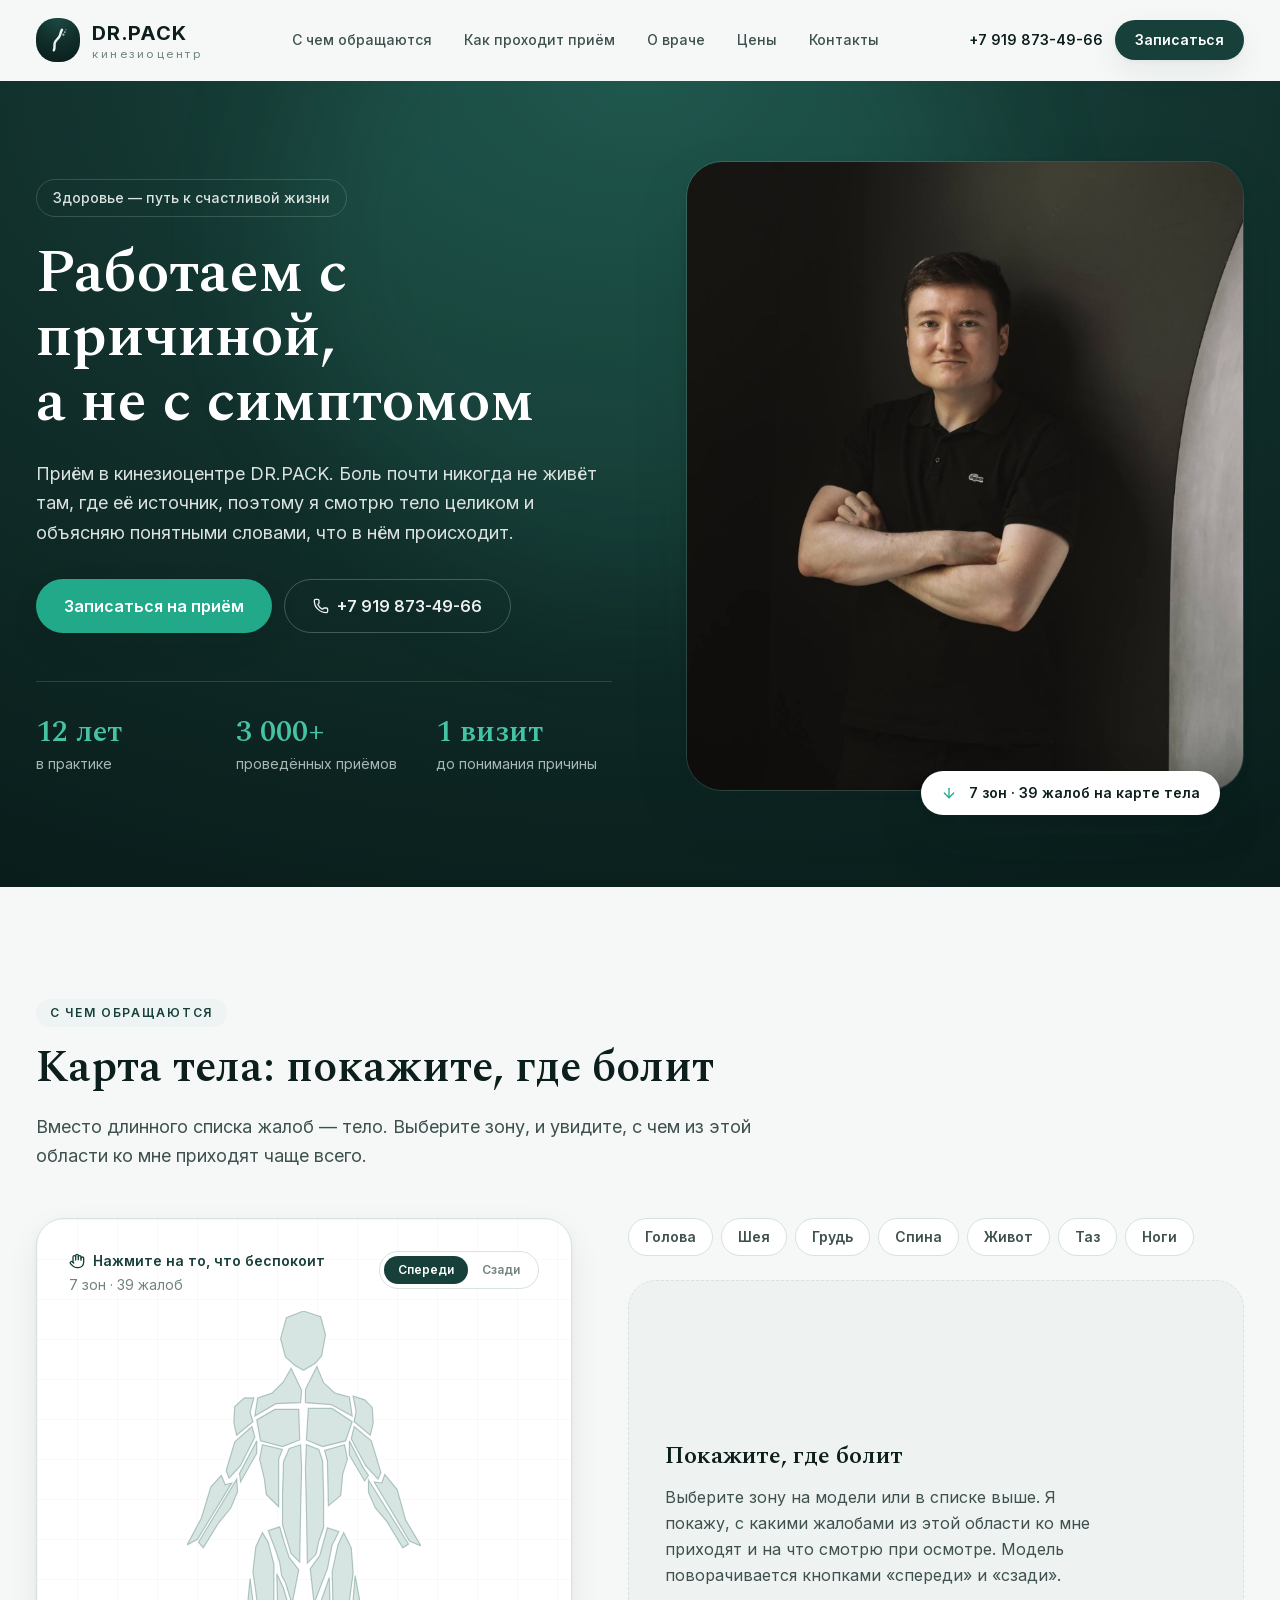
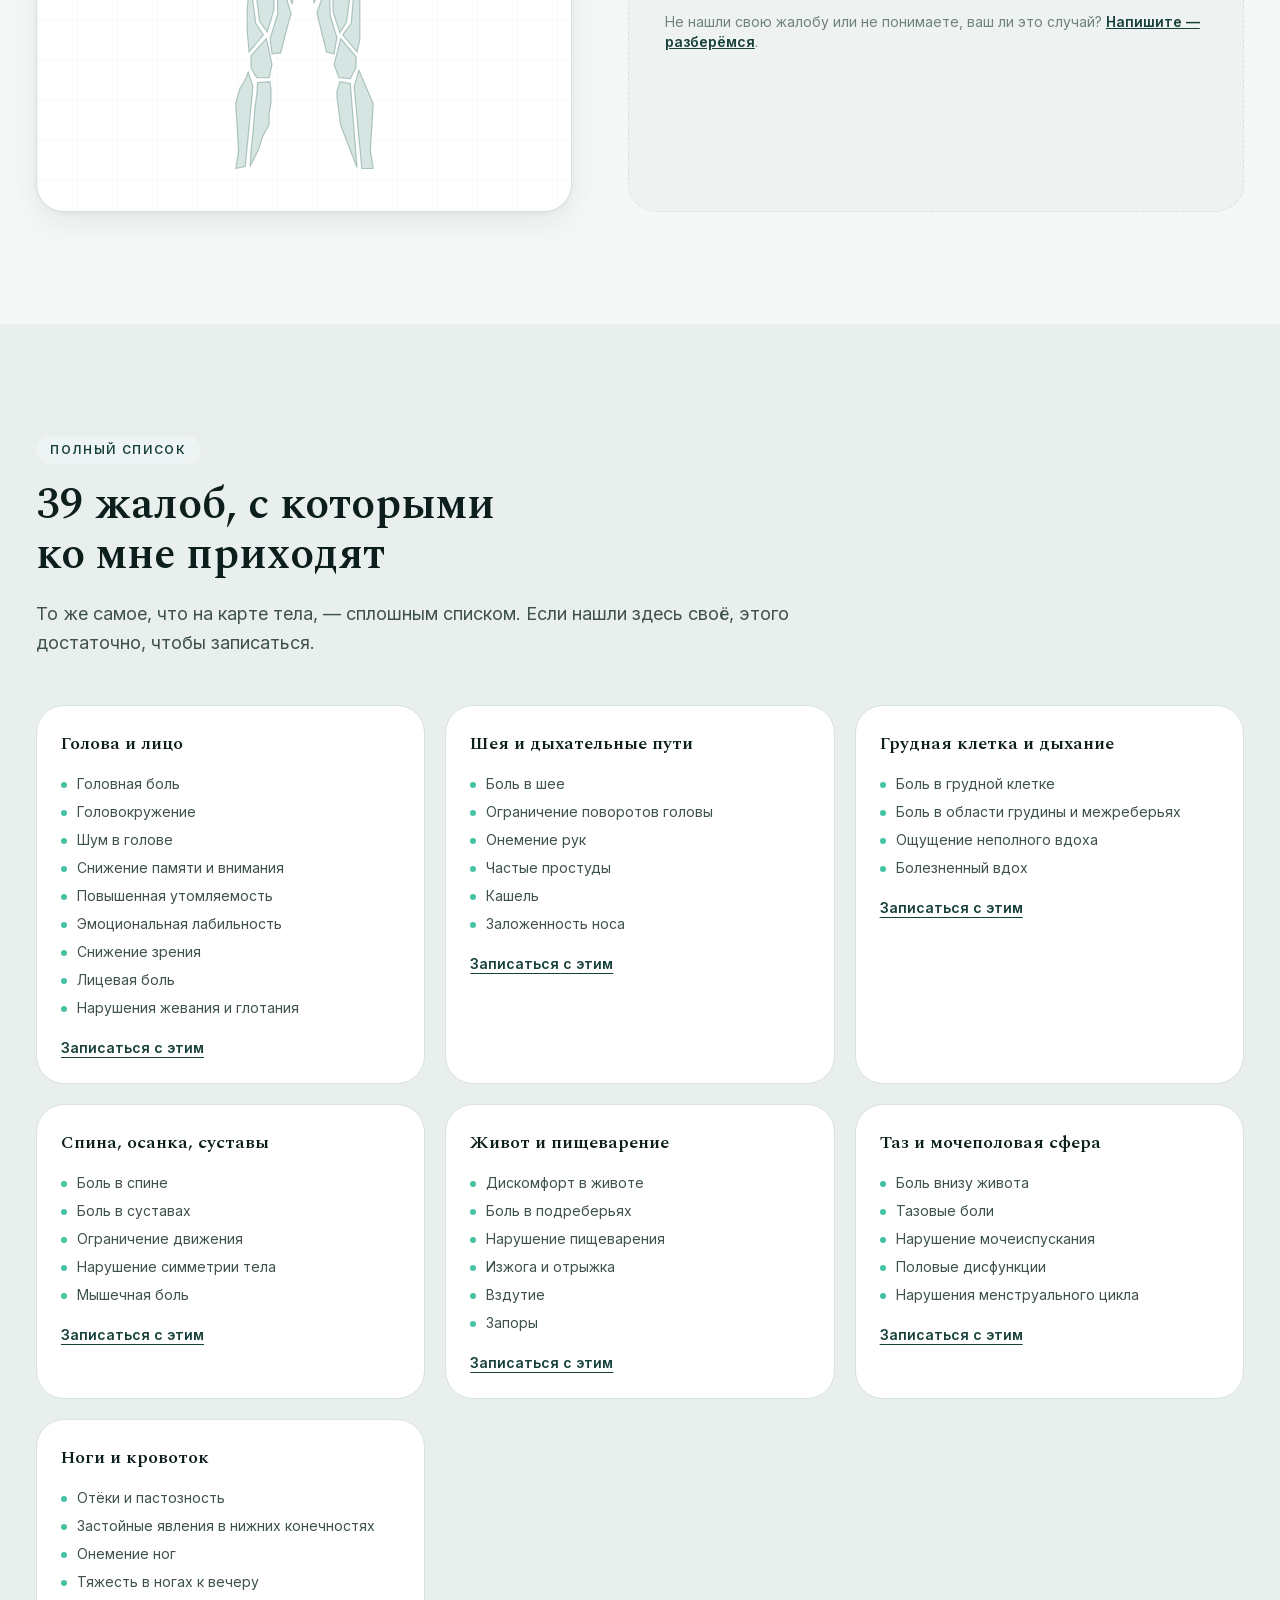
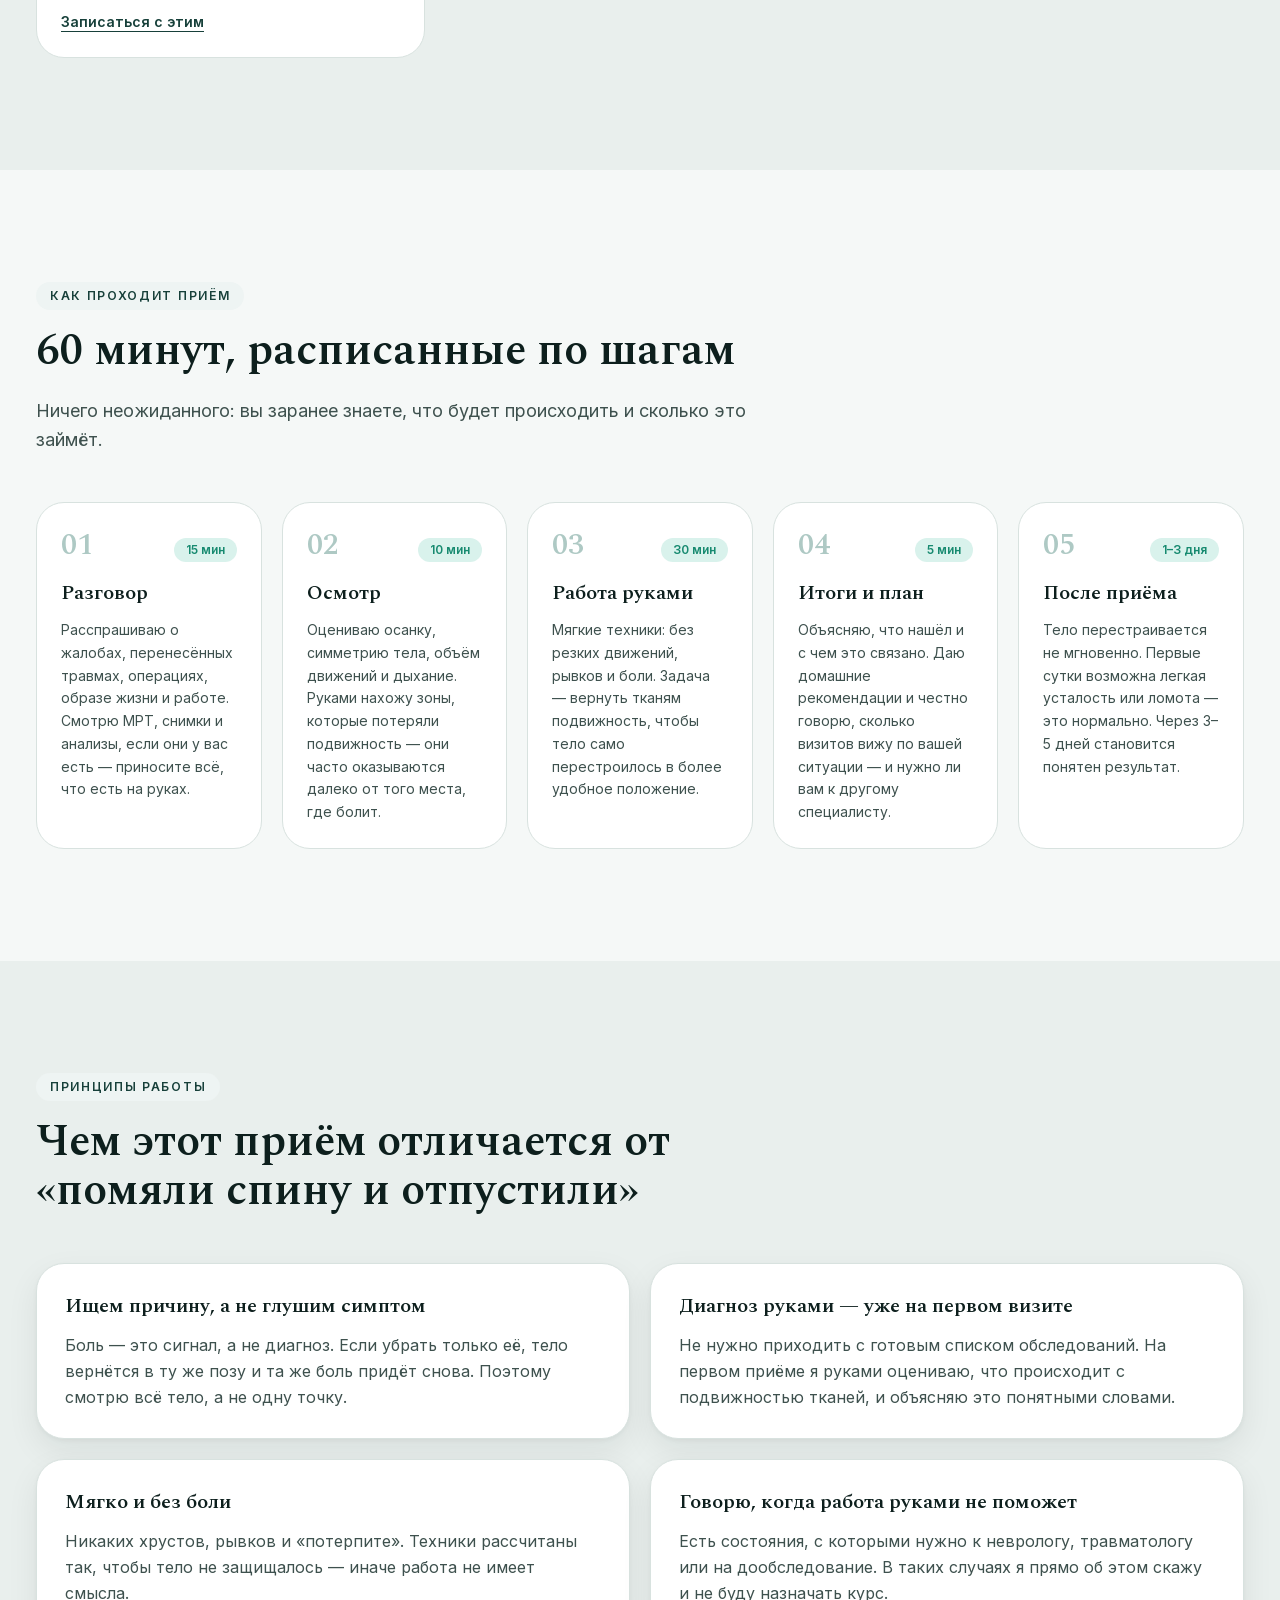
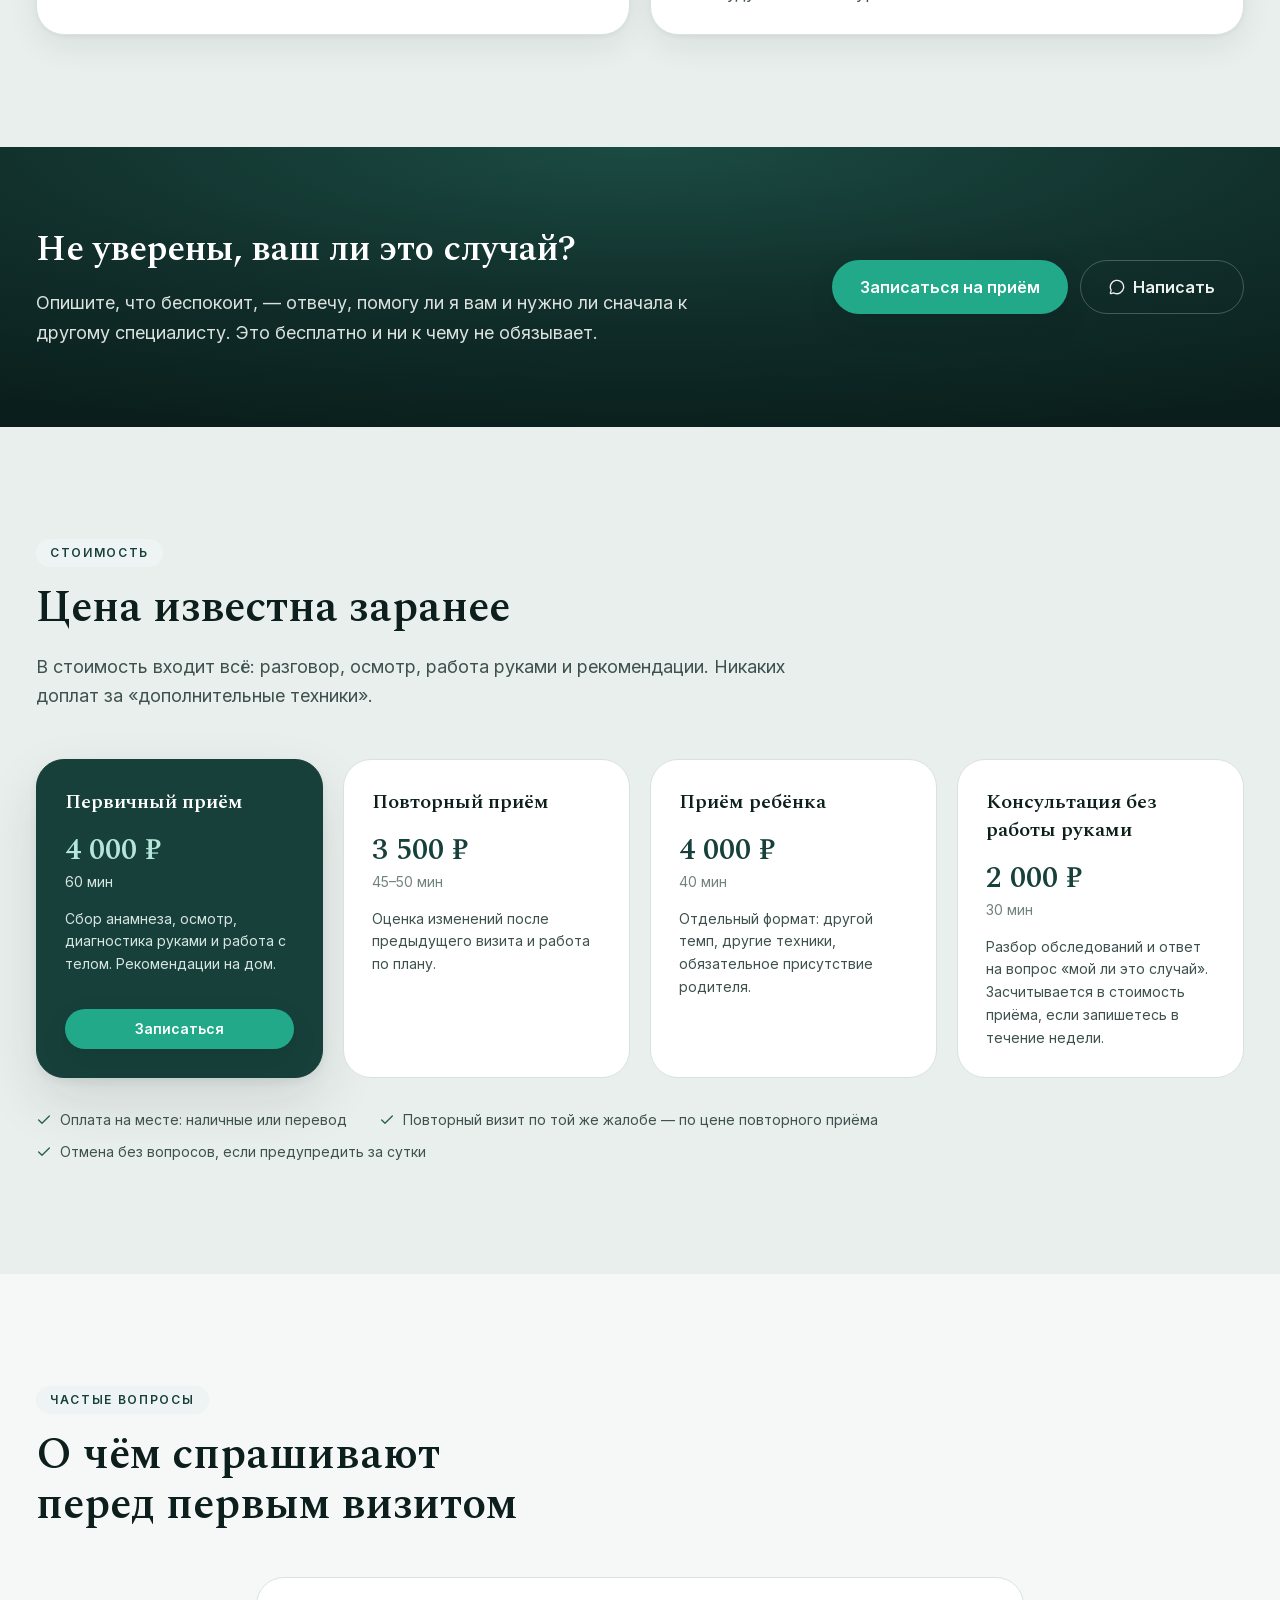
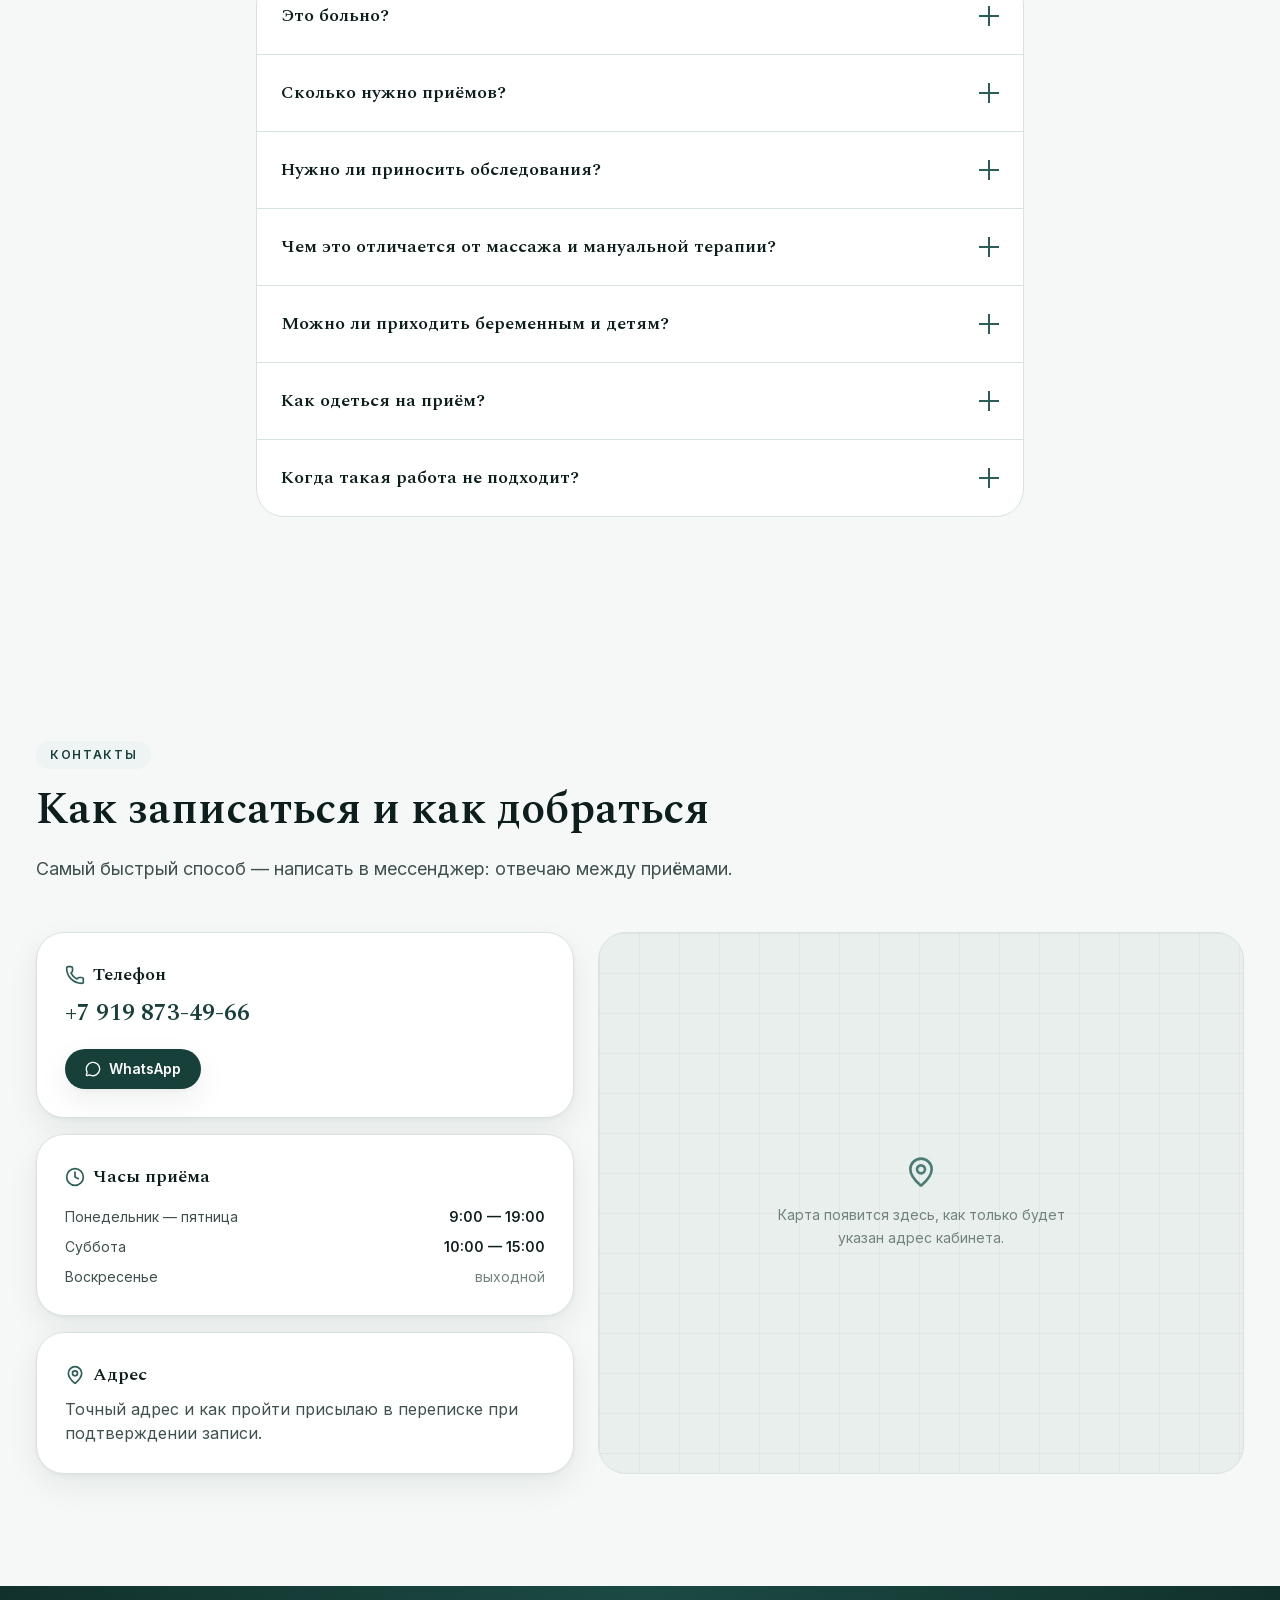
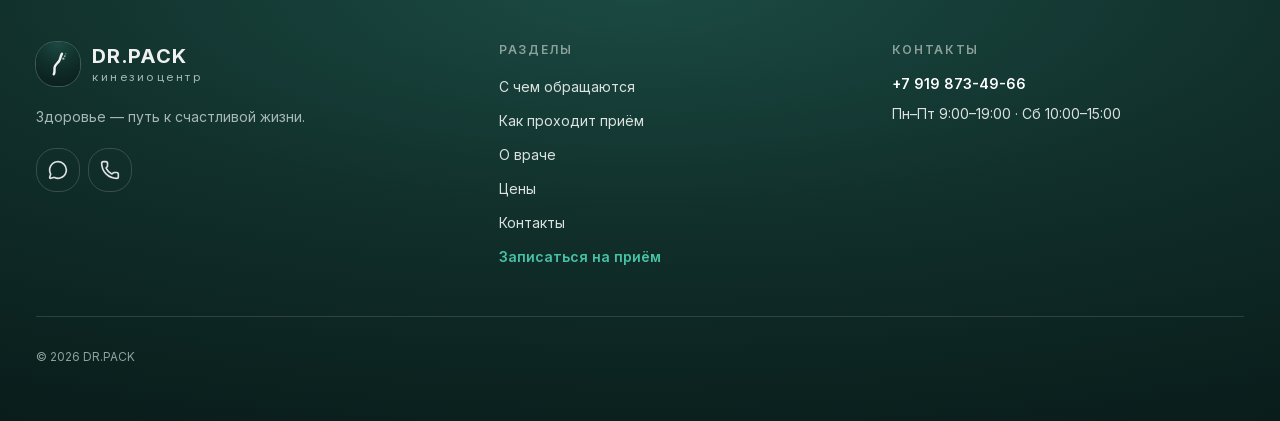
==== index.html @ db630869 "Убрана справочная оговорка" ====
<!DOCTYPE html><html lang="ru" class="-E-zpq_variable ZHbxpG_variable"><head><meta charSet="utf-8"/><meta name="viewport" content="width=device-width, initial-scale=1"/><link rel="preload" href="/_next/static/media/04f0444416d8fbc0-s.p.0lwu3izqcp-2k.woff2" as="font" crossorigin="" type="font/woff2"/><link rel="preload" href="/_next/static/media/07c7676b89ed2778-s.p.2bn3s6zvc0dyp.woff2" as="font" crossorigin="" type="font/woff2"/><link rel="preload" href="/_next/static/media/76b70a1dbe058eb5-s.p.1y4-pdgsjb-pw.woff2" as="font" crossorigin="" type="font/woff2"/><link rel="preload" href="/_next/static/media/8d3a19011ee541c1-s.p.08rc2-5ev0bam.woff2" as="font" crossorigin="" type="font/woff2"/><link rel="preload" href="/_next/static/media/9d01140c91ee05f7-s.p.0m24nhe3bmgar.woff2" as="font" crossorigin="" type="font/woff2"/><link rel="preload" href="/_next/static/media/b797e5ffd7c221fd-s.p.22lmd_hefg6uf.woff2" as="font" crossorigin="" type="font/woff2"/><link rel="preload" href="/_next/static/media/bf437a77ed573b5f-s.p.42kv-xe2onlt1.woff2" as="font" crossorigin="" type="font/woff2"/><link rel="preload" href="/_next/static/media/d249cc0522eaee86-s.p.14m4o5_2f2tnm.woff2" as="font" crossorigin="" type="font/woff2"/><link rel="preload" as="image" href="/photo/doctor.jpg"/><link rel="stylesheet" href="/_next/static/chunks/1xqa5gwbkknfa.css" data-precedence="next"/><link rel="preload" as="script" fetchPriority="low" href="/_next/static/chunks/1ckvzn7sfprko.js"/><script src="/_next/static/chunks/2r4s4h5xul1n-.js" async=""></script><script src="/_next/static/chunks/216iyidhmrh3u.js" async=""></script><script src="/_next/static/chunks/1kb4dcqdypxx7.js" async=""></script><script src="/_next/static/chunks/turbopack-3-ry682tkyiqk.js" async=""></script><script src="/_next/static/chunks/32cpyqq_mpo9t.js" async=""></script><script src="/_next/static/chunks/0g2z1xlp3tcaz.js" async=""></script><script src="/_next/static/chunks/152nuogneic2a.js" async=""></script><script src="/_next/static/chunks/2heekuifo7-y5.js" async=""></script><meta name="next-size-adjust" content=""/><meta name="theme-color" content="#f5f8f7"/><title>DR.PACK — кинезиоцентр: приём, запись, цены</title><meta name="description" content="Кинезиоцентр DR.PACK: головные боли, боль в спине и шее, нарушения дыхания и пищеварения, тазовые боли, отёки. Диагностика руками на первом визите, запись в WhatsApp или Telegram."/><meta name="keywords" content="кинезиоцентр,кинезиотерапия,DR.PACK,доктор Пак,боль в спине,головные боли,мануальная терапия,работа с телом для ребёнка"/><meta name="robots" content="noindex, nofollow"/><link rel="canonical" href="https://drpack-med.github.io/"/><meta property="og:title" content="DR.PACK — кинезиоцентр"/><meta property="og:description" content="Кинезиоцентр DR.PACK: головные боли, боль в спине и шее, нарушения дыхания и пищеварения, тазовые боли, отёки. Диагностика руками на первом визите, запись в WhatsApp или Telegram."/><meta property="og:url" content="https://drpack-med.github.io/"/><meta property="og:site_name" content="DR.PACK"/><meta property="og:locale" content="ru_RU"/><meta property="og:type" content="website"/><meta name="twitter:card" content="summary"/><meta name="twitter:title" content="DR.PACK — кинезиоцентр"/><meta name="twitter:description" content="Кинезиоцентр DR.PACK: головные боли, боль в спине и шее, нарушения дыхания и пищеварения, тазовые боли, отёки. Диагностика руками на первом визите, запись в WhatsApp или Telegram."/><link rel="icon" href="/icon.svg?icon.3fhab57_ql8y9.svg" sizes="any" type="image/svg+xml"/><script src="/_next/static/chunks/0cz1d0mv5g_q7.js" noModule=""></script></head><body class="min-h-dvh antialiased"><div hidden=""><!--$--><!--/$--></div><a href="#main" class="sr-only focus:not-sr-only focus:fixed focus:top-4 focus:left-4 focus:z-100 focus:rounded-full focus:bg-brand-600 focus:px-5 focus:py-3 focus:font-semibold focus:text-white">Перейти к содержанию</a><header class="sticky top-0 z-50 border-b bg-paper/92 backdrop-blur transition border-transparent"><div class="container-page flex h-20 items-center justify-between gap-4"><a class="group inline-flex items-center gap-3 " aria-label="DR.PACK — кинезиоцентр, на главную" href="/"><span class="bg-logo flex size-11 items-center justify-center rounded-xl2 transition "><svg viewBox="0 0 24 24" class="size-7" aria-hidden="true"><path d="M15.4 3.2c-1.6 2.6-1.1 4.4-2.6 6.4-1.6 2.1-3 2.8-3.6 5-.6 2.2.4 3.6-.8 6.2" fill="none" stroke="currentColor" stroke-width="2.1" stroke-linecap="round" class="text-silver-100"></path><circle cx="16.6" cy="7.4" r="1" class="fill-silver-400"></circle><circle cx="17.8" cy="5.2" r="0.8" class="fill-silver-400"></circle><circle cx="18.7" cy="3.3" r="0.6" class="fill-silver-500"></circle></svg></span><span class="leading-tight"><span class="block text-xl font-bold tracking-[0.04em] text-ink">DR.PACK</span><span class="block text-[0.72rem] tracking-[0.22em] text-ink-50">кинезиоцентр</span></span></a><nav class="hidden items-center gap-1 lg:flex"><a class="rounded-full px-3.5 py-2 text-sm font-medium text-ink-70 transition hover:bg-brand-50 hover:text-brand-700" href="/#karta-tela">С чем обращаются</a><a class="rounded-full px-3.5 py-2 text-sm font-medium text-ink-70 transition hover:bg-brand-50 hover:text-brand-700" href="/#priem">Как проходит приём</a><a class="rounded-full px-3.5 py-2 text-sm font-medium text-ink-70 transition hover:bg-brand-50 hover:text-brand-700" href="/o-vrache/">О враче</a><a class="rounded-full px-3.5 py-2 text-sm font-medium text-ink-70 transition hover:bg-brand-50 hover:text-brand-700" href="/ceny/">Цены</a><a class="rounded-full px-3.5 py-2 text-sm font-medium text-ink-70 transition hover:bg-brand-50 hover:text-brand-700" href="/kontakty/">Контакты</a></nav><div class="hidden items-center gap-3 lg:flex"><a href="tel:+79198734966" class="text-sm font-semibold text-ink transition hover:text-brand-600">+7 919 873-49-66</a><a class="inline-flex items-center justify-center gap-2 rounded-full font-semibold transition focus-visible:ring-2 focus-visible:ring-accent-500 focus-visible:ring-offset-2 focus-visible:ring-offset-paper focus-visible:outline-none disabled:cursor-not-allowed disabled:opacity-50 bg-brand-600 text-white shadow-soft hover:bg-brand-700 px-5 py-2.5 text-sm " href="/zapis/">Записаться</a></div><button type="button" aria-label="Открыть меню" aria-expanded="false" class="flex size-11 items-center justify-center rounded-xl2 border border-line bg-white text-ink lg:hidden"><svg xmlns="http://www.w3.org/2000/svg" width="24" height="24" viewBox="0 0 24 24" fill="none" stroke="currentColor" stroke-width="2" stroke-linecap="round" stroke-linejoin="round" class="lucide lucide-menu size-5" aria-hidden="true"><path d="M4 5h16"></path><path d="M4 12h16"></path><path d="M4 19h16"></path></svg></button></div></header><main id="main" class="pb-20 lg:pb-0"><section class="bg-logo relative overflow-hidden pt-14 pb-16 sm:pt-16 lg:pt-20 lg:pb-24"><div class="pointer-events-none absolute -top-48 left-1/2 size-[44rem] -translate-x-1/2 rounded-full bg-accent-400/10 blur-3xl" aria-hidden="true"></div><div class="container-page relative grid items-center gap-12 lg:grid-cols-[1.05fr_1fr] lg:gap-16"><div><p class="inline-flex items-center gap-2 rounded-full border border-silver-400/25 px-4 py-2 text-sm font-medium text-silver-200">Здоровье — путь к счастливой жизни</p><h1 class="mt-6 font-display text-4xl leading-[1.08] font-semibold text-balance text-white sm:text-5xl lg:text-6xl">Работаем с причиной,<br/>а не с симптомом</h1><p class="mt-6 max-w-xl text-lg leading-relaxed text-silver-200">Приём в кинезиоцентре <!-- -->DR.PACK<!-- -->. Боль почти никогда не живёт там, где её источник, поэтому я смотрю тело целиком и объясняю понятными словами, что в нём происходит.</p><div class="mt-8 flex flex-col gap-3 sm:flex-row"><a class="inline-flex items-center justify-center gap-2 rounded-full font-semibold transition focus-visible:ring-2 focus-visible:ring-accent-500 focus-visible:ring-offset-2 focus-visible:ring-offset-paper focus-visible:outline-none disabled:cursor-not-allowed disabled:opacity-50 bg-accent-500 text-white shadow-soft hover:bg-accent-600 px-7 py-3.5 text-base " href="/zapis/">Записаться на приём</a><a href="tel:+79198734966" class="inline-flex items-center justify-center gap-2 rounded-full font-semibold transition focus-visible:ring-2 focus-visible:ring-accent-500 focus-visible:ring-offset-2 focus-visible:ring-offset-paper focus-visible:outline-none disabled:cursor-not-allowed disabled:opacity-50 border border-silver-400/35 text-silver-100 hover:border-silver-200 hover:text-white px-7 py-3.5 text-base "><svg xmlns="http://www.w3.org/2000/svg" width="24" height="24" viewBox="0 0 24 24" fill="none" stroke="currentColor" stroke-width="2" stroke-linecap="round" stroke-linejoin="round" class="lucide lucide-phone size-4" aria-hidden="true"><path d="M13.832 16.568a1 1 0 0 0 1.213-.303l.355-.465A2 2 0 0 1 17 15h3a2 2 0 0 1 2 2v3a2 2 0 0 1-2 2A18 18 0 0 1 2 4a2 2 0 0 1 2-2h3a2 2 0 0 1 2 2v3a2 2 0 0 1-.8 1.6l-.468.351a1 1 0 0 0-.292 1.233 14 14 0 0 0 6.392 6.384"></path></svg>+7 919 873-49-66</a></div><dl class="mt-12 grid max-w-xl grid-cols-3 gap-6 border-t border-silver-400/20 pt-8"><div><dt class="font-display text-2xl font-semibold text-accent-400 sm:text-3xl">12 лет</dt><dd class="mt-1 text-sm leading-snug text-silver-400">в практике</dd></div><div><dt class="font-display text-2xl font-semibold text-accent-400 sm:text-3xl">3 000+</dt><dd class="mt-1 text-sm leading-snug text-silver-400">проведённых приёмов</dd></div><div><dt class="font-display text-2xl font-semibold text-accent-400 sm:text-3xl">1 визит</dt><dd class="mt-1 text-sm leading-snug text-silver-400">до понимания причины</dd></div></dl></div><div class="relative"><div class="relative overflow-hidden rounded-xl4 border border-silver-400/20 shadow-lift"><img alt="DR.PACK — кинезиоцентр" width="800" height="903" decoding="async" data-nimg="1" class="h-full w-full object-cover" style="color:transparent" src="/photo/doctor.jpg"/></div><a href="#karta-tela" class="absolute -bottom-6 left-1/2 flex -translate-x-1/2 items-center gap-3 rounded-full bg-white px-5 py-3 text-sm font-semibold text-ink shadow-lift transition hover:text-accent-600 sm:left-auto sm:right-6 sm:translate-x-0"><svg xmlns="http://www.w3.org/2000/svg" width="24" height="24" viewBox="0 0 24 24" fill="none" stroke="currentColor" stroke-width="2" stroke-linecap="round" stroke-linejoin="round" class="lucide lucide-arrow-down size-4 text-accent-500" aria-hidden="true"><path d="M12 5v14"></path><path d="m19 12-7 7-7-7"></path></svg>7 зон<!-- --> ·<!-- --> <!-- -->39 жалоб<!-- --> на карте тела</a></div></div></section><section id="karta-tela" class="bg-paper py-16 sm:py-20 lg:py-28 "><div class="container-page"><header class="max-w-3xl"><p class="mb-4 inline-flex items-center gap-2 rounded-full px-3.5 py-1.5 text-xs font-semibold tracking-[0.14em] uppercase bg-brand-50 text-brand-600">С чем обращаются</p><h2 class="font-display text-3xl leading-[1.12] font-semibold text-balance sm:text-4xl lg:text-[2.75rem] text-ink">Карта тела: покажите, где болит</h2><p class="mt-5 text-lg leading-relaxed text-ink-70">Вместо длинного списка жалоб — тело. Выберите зону, и увидите, с чем из этой области ко мне приходят чаще всего.</p></header><div class="mt-12"><div class="grid gap-8 lg:grid-cols-[minmax(0,1fr)_minmax(0,1.15fr)] lg:gap-14"><div class="relative overflow-hidden rounded-xl3 border border-line bg-white p-6 shadow-soft sm:p-8"><div class="bg-chart pointer-events-none absolute inset-0 opacity-60"></div><div class="relative mb-4 flex flex-wrap items-start justify-between gap-4"><div><p class="flex items-center gap-2 text-sm font-semibold text-brand-600"><svg xmlns="http://www.w3.org/2000/svg" width="24" height="24" viewBox="0 0 24 24" fill="none" stroke="currentColor" stroke-width="2" stroke-linecap="round" stroke-linejoin="round" class="lucide lucide-hand size-4" aria-hidden="true"><path d="M18 11V6a2 2 0 0 0-2-2a2 2 0 0 0-2 2"></path><path d="M14 10V4a2 2 0 0 0-2-2a2 2 0 0 0-2 2v2"></path><path d="M10 10.5V6a2 2 0 0 0-2-2a2 2 0 0 0-2 2v8"></path><path d="M18 8a2 2 0 1 1 4 0v6a8 8 0 0 1-8 8h-2c-2.8 0-4.5-.86-5.99-2.34l-3.6-3.6a2 2 0 0 1 2.83-2.82L7 15"></path></svg>Нажмите на то, что беспокоит</p><p class="mt-1 text-sm text-ink-50">7 зон<!-- --> · <!-- -->39 жалоб</p></div><div class="flex rounded-full border border-line bg-white p-1"><button type="button" aria-pressed="true" class="rounded-full px-3.5 py-1.5 text-xs font-semibold transition bg-brand-600 text-white">Спереди</button><button type="button" aria-pressed="false" class="rounded-full px-3.5 py-1.5 text-xs font-semibold transition text-ink-50 hover:text-ink">Сзади</button></div></div><svg viewBox="0 0 100 200" class="relative mx-auto block h-[clamp(22rem,52vh,34rem)] w-auto" aria-hidden="true" focusable="false"><polygon points="51.84 41.63 51.02 55.1 57.96 57.96 67.76 55.51 70.61 47.35 62.04 41.63" stroke-width="0.5" class="zone-path fill-brand-100 stroke-brand-400/40"></polygon><polygon points="29.8 46.53 31.43 55.51 40.82 57.96 48.16 55.1 47.76 42.04 37.55 42.04" stroke-width="0.5" class="zone-path fill-brand-100 stroke-brand-400/40"></polygon><polygon points="68.57 63.27 67.35 57.14 58.78 59.59 60 64.08 60.41 83.27 65.71 78.78 66.53 69.8" stroke-width="0.5" class="zone-path fill-brand-100 stroke-brand-400/40"></polygon><polygon points="33.88 78.37 33.06 71.84 31.02 63.27 32.24 57.14 40.82 59.18 39.18 63.27 39.18 83.67" stroke-width="0.5" class="zone-path fill-brand-100 stroke-brand-400/40"></polygon><polygon points="56.33 59.18 57.96 64.08 58.37 77.96 58.37 92.65 56.33 98.37 55.1 104.08 51.43 107.76 51.02 84.49 50.61 67.35 51.02 57.14" stroke-width="0.5" class="zone-path fill-brand-100 stroke-brand-400/40"></polygon><polygon points="43.67 58.78 48.57 57.14 48.98 67.35 48.57 84.49 48.16 107.35 44.49 103.67 40.82 91.43 40.82 78.37 41.22 64.49" stroke-width="0.5" class="zone-path fill-brand-100 stroke-brand-400/40"></polygon><polygon points="16.73 68.16 17.96 71.43 22.86 66.12 28.98 53.88 27.76 49.39 20.41 55.92" stroke-width="0.5" class="zone-path fill-brand-100 stroke-brand-400/40"></polygon><polygon points="71.43 49.39 70.2 54.69 76.33 66.12 81.63 71.84 82.86 68.98 78.78 55.51" stroke-width="0.5" class="zone-path fill-brand-100 stroke-brand-400/40"></polygon><polygon points="69.39 55.51 69.39 61.63 75.92 72.65 77.55 70.2 75.51 67.35" stroke-width="0.5" class="zone-path fill-brand-100 stroke-brand-400/40"></polygon><polygon points="22.45 69.39 29.8 55.51 29.8 60.82 22.86 73.06" stroke-width="0.5" class="zone-path fill-brand-100 stroke-brand-400/40"></polygon><polygon points="55.51 23.67 50.61 33.47 50.61 39.18 61.63 40 70.61 44.9 69.39 36.73 63.27 35.1 58.37 30.61" stroke-width="0.5" class="zone-path fill-brand-100 stroke-brand-400/40"></polygon><polygon points="28.98 44.9 30.2 37.14 36.33 35.1 41.22 30.2 44.49 24.49 48.98 33.88 48.57 39.18 37.96 39.59" stroke-width="0.5" class="zone-path fill-brand-100 stroke-brand-400/40"></polygon><polygon points="78.37 53.06 79.59 47.76 79.18 41.22 75.92 37.96 71.02 36.33 72.24 42.86 71.43 47.35" stroke-width="0.5" class="zone-path fill-brand-100 stroke-brand-400/40"></polygon><polygon points="28.16 47.35 21.22 53.06 20 47.76 20.41 40.82 24.49 37.14 28.57 37.14 26.94 43.27" stroke-width="0.5" class="zone-path fill-brand-100 stroke-brand-400/40"></polygon><polygon points="42.45 2.86 40 11.84 42.04 19.59 46.12 23.27 49.8 25.31 54.69 22.45 57.55 19.18 59.18 10.2 57.14 2.45 49.8 0" stroke-width="0.5" class="zone-path fill-brand-100 stroke-brand-400/40"></polygon><polygon points="52.65 110.2 54.29 124.9 60 110.2 62.04 100 64.9 94.29 60 92.65 56.73 104.49" stroke-width="0.5" class="zone-path fill-brand-100 stroke-brand-400/40"></polygon><polygon points="47.76 110.61 44.9 125.31 42.04 115.92 40.41 113.06 39.59 107.35 37.96 102.45 34.69 93.88 39.59 92.24 41.63 99.18 43.67 105.31" stroke-width="0.5" class="zone-path fill-brand-100 stroke-brand-400/40"></polygon><polygon points="34.69 98.78 37.14 108.16 37.14 127.76 34.29 137.14 31.02 132.65 29.39 120 28.16 111.43 29.39 100.82 32.24 94.69" stroke-width="0.5" class="zone-path fill-brand-100 stroke-brand-400/40"></polygon><polygon points="63.27 105.71 64.49 100 66.94 94.69 70.2 101.22 71.02 111.84 68.16 133.06 65.31 137.55 62.45 128.57 62.04 111.43" stroke-width="0.5" class="zone-path fill-brand-100 stroke-brand-400/40"></polygon><polygon points="38.78 129.39 38.37 112.24 41.22 118.37 44.49 129.39 42.86 135.1 40 146.12 36.33 146.53 35.51 140" stroke-width="0.5" class="zone-path fill-brand-100 stroke-brand-400/40"></polygon><polygon points="59.59 145.71 55.51 128.98 60.82 113.88 61.22 130.2 64.08 139.59 62.86 146.53" stroke-width="0.5" class="zone-path fill-brand-100 stroke-brand-400/40"></polygon><polygon points="32.65 138.37 26.53 145.71 25.71 136.73 25.71 127.35 26.94 114.29 29.39 133.47" stroke-width="0.5" class="zone-path fill-brand-100 stroke-brand-400/40"></polygon><polygon points="71.84 113.06 73.88 124.08 73.88 140.41 72.65 145.71 66.53 138.37 70.2 133.47" stroke-width="0.5" class="zone-path fill-brand-100 stroke-brand-400/40"></polygon><polygon points="33.88 140 34.69 143.27 35.51 147.35 36.33 151.02 35.1 156.73 29.8 156.73 27.35 152.65 27.35 147.35 30.2 144.08" stroke-width="0.5" class="zone-path fill-brand-100 stroke-brand-400/40"></polygon><polygon points="65.71 140 72.24 147.76 72.24 152.24 69.8 157.14 64.9 156.73 62.86 151.02" stroke-width="0.5" class="zone-path fill-brand-100 stroke-brand-400/40"></polygon><polygon points="71.43 160.41 73.47 153.47 76.73 161.22 79.59 167.76 78.37 187.76 79.59 195.51 74.69 195.51" stroke-width="0.5" class="zone-path fill-brand-100 stroke-brand-400/40"></polygon><polygon points="24.9 194.69 27.76 164.9 28.16 160.41 26.12 154.29 24.9 157.55 22.45 161.63 20.82 167.76 22.04 188.16 20.82 195.51" stroke-width="0.5" class="zone-path fill-brand-100 stroke-brand-400/40"></polygon><polygon points="72.65 195.1 69.8 159.18 65.31 158.37 64.08 162.45 64.08 165.31 65.71 177.14" stroke-width="0.5" class="zone-path fill-brand-100 stroke-brand-400/40"></polygon><polygon points="35.51 158.37 35.92 162.45 35.92 166.94 35.1 172.24 35.1 176.73 32.24 182.04 30.61 187.35 26.94 194.69 27.35 187.76 28.16 180.41 28.57 175.51 28.98 169.8 29.8 164.08 30.2 158.78" stroke-width="0.5" class="zone-path fill-brand-100 stroke-brand-400/40"></polygon><polygon points="6.12 88.57 10.2 75.1 14.69 70.2 16.33 74.29 19.18 73.47 4.49 97.55 0 100" stroke-width="0.5" class="zone-path fill-brand-100 stroke-brand-400/40"></polygon><polygon points="84.49 69.8 83.27 73.47 80 73.06 95.1 98.37 100 100.41 93.47 89.39 89.8 76.33" stroke-width="0.5" class="zone-path fill-brand-100 stroke-brand-400/40"></polygon><polygon points="77.55 72.24 77.55 77.55 80.41 84.08 85.31 89.8 92.24 101.22 94.69 99.59" stroke-width="0.5" class="zone-path fill-brand-100 stroke-brand-400/40"></polygon><polygon points="6.94 101.22 13.47 90.61 18.78 84.08 21.63 77.14 21.22 71.84 4.9 98.78" stroke-width="0.5" class="zone-path fill-brand-100 stroke-brand-400/40"></polygon></svg></div><div class="flex flex-col"><div class="flex flex-wrap gap-2"><button type="button" aria-pressed="false" class="rounded-full border px-4 py-2 text-sm font-semibold transition focus-visible:ring-2 focus-visible:ring-accent-500 focus-visible:outline-none border-line bg-white text-ink-70 hover:border-accent-400 hover:text-ink">Голова</button><button type="button" aria-pressed="false" class="rounded-full border px-4 py-2 text-sm font-semibold transition focus-visible:ring-2 focus-visible:ring-accent-500 focus-visible:outline-none border-line bg-white text-ink-70 hover:border-accent-400 hover:text-ink">Шея</button><button type="button" aria-pressed="false" class="rounded-full border px-4 py-2 text-sm font-semibold transition focus-visible:ring-2 focus-visible:ring-accent-500 focus-visible:outline-none border-line bg-white text-ink-70 hover:border-accent-400 hover:text-ink">Грудь</button><button type="button" aria-pressed="false" class="rounded-full border px-4 py-2 text-sm font-semibold transition focus-visible:ring-2 focus-visible:ring-accent-500 focus-visible:outline-none border-line bg-white text-ink-70 hover:border-accent-400 hover:text-ink">Спина</button><button type="button" aria-pressed="false" class="rounded-full border px-4 py-2 text-sm font-semibold transition focus-visible:ring-2 focus-visible:ring-accent-500 focus-visible:outline-none border-line bg-white text-ink-70 hover:border-accent-400 hover:text-ink">Живот</button><button type="button" aria-pressed="false" class="rounded-full border px-4 py-2 text-sm font-semibold transition focus-visible:ring-2 focus-visible:ring-accent-500 focus-visible:outline-none border-line bg-white text-ink-70 hover:border-accent-400 hover:text-ink">Таз</button><button type="button" aria-pressed="false" class="rounded-full border px-4 py-2 text-sm font-semibold transition focus-visible:ring-2 focus-visible:ring-accent-500 focus-visible:outline-none border-line bg-white text-ink-70 hover:border-accent-400 hover:text-ink">Ноги</button></div><div class="mt-6 flex-1"><div class="flex h-full flex-col justify-center rounded-xl3 border border-dashed border-line bg-mist/60 p-7 sm:p-9" style="opacity:1"><h3 class="font-display text-2xl font-semibold text-ink">Покажите, где болит</h3><p class="mt-3 max-w-md text-base leading-relaxed text-ink-70">Выберите зону на модели или в списке выше. Я покажу, с какими жалобами из этой области ко мне приходят и на что смотрю при осмотре. Модель поворачивается кнопками «спереди» и «сзади».</p><p class="mt-6 text-sm text-ink-50">Не нашли свою жалобу или не понимаете, ваш ли это случай?<!-- --> <a class="font-semibold text-brand-600 underline" href="/zapis/">Напишите — разберёмся</a>.</p></div></div></div></div></div></div></section><section id="zhaloby" class="bg-mist py-16 sm:py-20 lg:py-28 "><div class="container-page"><header class="max-w-3xl"><p class="mb-4 inline-flex items-center gap-2 rounded-full px-3.5 py-1.5 text-xs font-semibold tracking-[0.14em] uppercase bg-brand-50 text-brand-600">Полный список</p><h2 class="font-display text-3xl leading-[1.12] font-semibold text-balance sm:text-4xl lg:text-[2.75rem] text-ink">39 жалоб, с которыми ко мне приходят</h2><p class="mt-5 text-lg leading-relaxed text-ink-70">То же самое, что на карте тела, — сплошным списком. Если нашли здесь своё, этого достаточно, чтобы записаться.</p></header><div class="mt-12"><div class="grid gap-5 md:grid-cols-2 lg:grid-cols-3"><article class="rounded-xl3 border border-line bg-white p-6"><h3 class="font-display text-lg font-semibold text-ink">Голова и лицо</h3><ul class="mt-4 space-y-2 text-sm text-ink-70"><li class="flex gap-2.5"><span class="mt-2 size-1.5 shrink-0 rounded-full bg-accent-400"></span>Головная боль</li><li class="flex gap-2.5"><span class="mt-2 size-1.5 shrink-0 rounded-full bg-accent-400"></span>Головокружение</li><li class="flex gap-2.5"><span class="mt-2 size-1.5 shrink-0 rounded-full bg-accent-400"></span>Шум в голове</li><li class="flex gap-2.5"><span class="mt-2 size-1.5 shrink-0 rounded-full bg-accent-400"></span>Снижение памяти и внимания</li><li class="flex gap-2.5"><span class="mt-2 size-1.5 shrink-0 rounded-full bg-accent-400"></span>Повышенная утомляемость</li><li class="flex gap-2.5"><span class="mt-2 size-1.5 shrink-0 rounded-full bg-accent-400"></span>Эмоциональная лабильность</li><li class="flex gap-2.5"><span class="mt-2 size-1.5 shrink-0 rounded-full bg-accent-400"></span>Снижение зрения</li><li class="flex gap-2.5"><span class="mt-2 size-1.5 shrink-0 rounded-full bg-accent-400"></span>Лицевая боль</li><li class="flex gap-2.5"><span class="mt-2 size-1.5 shrink-0 rounded-full bg-accent-400"></span>Нарушения жевания и глотания</li></ul><a class="mt-5 inline-block text-sm font-semibold text-brand-600 underline underline-offset-4 hover:text-brand-700" href="/zapis/?zone=head">Записаться с этим</a></article><article class="rounded-xl3 border border-line bg-white p-6"><h3 class="font-display text-lg font-semibold text-ink">Шея и дыхательные пути</h3><ul class="mt-4 space-y-2 text-sm text-ink-70"><li class="flex gap-2.5"><span class="mt-2 size-1.5 shrink-0 rounded-full bg-accent-400"></span>Боль в шее</li><li class="flex gap-2.5"><span class="mt-2 size-1.5 shrink-0 rounded-full bg-accent-400"></span>Ограничение поворотов головы</li><li class="flex gap-2.5"><span class="mt-2 size-1.5 shrink-0 rounded-full bg-accent-400"></span>Онемение рук</li><li class="flex gap-2.5"><span class="mt-2 size-1.5 shrink-0 rounded-full bg-accent-400"></span>Частые простуды</li><li class="flex gap-2.5"><span class="mt-2 size-1.5 shrink-0 rounded-full bg-accent-400"></span>Кашель</li><li class="flex gap-2.5"><span class="mt-2 size-1.5 shrink-0 rounded-full bg-accent-400"></span>Заложенность носа</li></ul><a class="mt-5 inline-block text-sm font-semibold text-brand-600 underline underline-offset-4 hover:text-brand-700" href="/zapis/?zone=neck">Записаться с этим</a></article><article class="rounded-xl3 border border-line bg-white p-6"><h3 class="font-display text-lg font-semibold text-ink">Грудная клетка и дыхание</h3><ul class="mt-4 space-y-2 text-sm text-ink-70"><li class="flex gap-2.5"><span class="mt-2 size-1.5 shrink-0 rounded-full bg-accent-400"></span>Боль в грудной клетке</li><li class="flex gap-2.5"><span class="mt-2 size-1.5 shrink-0 rounded-full bg-accent-400"></span>Боль в области грудины и межреберьях</li><li class="flex gap-2.5"><span class="mt-2 size-1.5 shrink-0 rounded-full bg-accent-400"></span>Ощущение неполного вдоха</li><li class="flex gap-2.5"><span class="mt-2 size-1.5 shrink-0 rounded-full bg-accent-400"></span>Болезненный вдох</li></ul><a class="mt-5 inline-block text-sm font-semibold text-brand-600 underline underline-offset-4 hover:text-brand-700" href="/zapis/?zone=chest">Записаться с этим</a></article><article class="rounded-xl3 border border-line bg-white p-6"><h3 class="font-display text-lg font-semibold text-ink">Спина, осанка, суставы</h3><ul class="mt-4 space-y-2 text-sm text-ink-70"><li class="flex gap-2.5"><span class="mt-2 size-1.5 shrink-0 rounded-full bg-accent-400"></span>Боль в спине</li><li class="flex gap-2.5"><span class="mt-2 size-1.5 shrink-0 rounded-full bg-accent-400"></span>Боль в суставах</li><li class="flex gap-2.5"><span class="mt-2 size-1.5 shrink-0 rounded-full bg-accent-400"></span>Ограничение движения</li><li class="flex gap-2.5"><span class="mt-2 size-1.5 shrink-0 rounded-full bg-accent-400"></span>Нарушение симметрии тела</li><li class="flex gap-2.5"><span class="mt-2 size-1.5 shrink-0 rounded-full bg-accent-400"></span>Мышечная боль</li></ul><a class="mt-5 inline-block text-sm font-semibold text-brand-600 underline underline-offset-4 hover:text-brand-700" href="/zapis/?zone=back">Записаться с этим</a></article><article class="rounded-xl3 border border-line bg-white p-6"><h3 class="font-display text-lg font-semibold text-ink">Живот и пищеварение</h3><ul class="mt-4 space-y-2 text-sm text-ink-70"><li class="flex gap-2.5"><span class="mt-2 size-1.5 shrink-0 rounded-full bg-accent-400"></span>Дискомфорт в животе</li><li class="flex gap-2.5"><span class="mt-2 size-1.5 shrink-0 rounded-full bg-accent-400"></span>Боль в подреберьях</li><li class="flex gap-2.5"><span class="mt-2 size-1.5 shrink-0 rounded-full bg-accent-400"></span>Нарушение пищеварения</li><li class="flex gap-2.5"><span class="mt-2 size-1.5 shrink-0 rounded-full bg-accent-400"></span>Изжога и отрыжка</li><li class="flex gap-2.5"><span class="mt-2 size-1.5 shrink-0 rounded-full bg-accent-400"></span>Вздутие</li><li class="flex gap-2.5"><span class="mt-2 size-1.5 shrink-0 rounded-full bg-accent-400"></span>Запоры</li></ul><a class="mt-5 inline-block text-sm font-semibold text-brand-600 underline underline-offset-4 hover:text-brand-700" href="/zapis/?zone=belly">Записаться с этим</a></article><article class="rounded-xl3 border border-line bg-white p-6"><h3 class="font-display text-lg font-semibold text-ink">Таз и мочеполовая сфера</h3><ul class="mt-4 space-y-2 text-sm text-ink-70"><li class="flex gap-2.5"><span class="mt-2 size-1.5 shrink-0 rounded-full bg-accent-400"></span>Боль внизу живота</li><li class="flex gap-2.5"><span class="mt-2 size-1.5 shrink-0 rounded-full bg-accent-400"></span>Тазовые боли</li><li class="flex gap-2.5"><span class="mt-2 size-1.5 shrink-0 rounded-full bg-accent-400"></span>Нарушение мочеиспускания</li><li class="flex gap-2.5"><span class="mt-2 size-1.5 shrink-0 rounded-full bg-accent-400"></span>Половые дисфункции</li><li class="flex gap-2.5"><span class="mt-2 size-1.5 shrink-0 rounded-full bg-accent-400"></span>Нарушения менструального цикла</li></ul><a class="mt-5 inline-block text-sm font-semibold text-brand-600 underline underline-offset-4 hover:text-brand-700" href="/zapis/?zone=pelvis">Записаться с этим</a></article><article class="rounded-xl3 border border-line bg-white p-6"><h3 class="font-display text-lg font-semibold text-ink">Ноги и кровоток</h3><ul class="mt-4 space-y-2 text-sm text-ink-70"><li class="flex gap-2.5"><span class="mt-2 size-1.5 shrink-0 rounded-full bg-accent-400"></span>Отёки и пастозность</li><li class="flex gap-2.5"><span class="mt-2 size-1.5 shrink-0 rounded-full bg-accent-400"></span>Застойные явления в нижних конечностях</li><li class="flex gap-2.5"><span class="mt-2 size-1.5 shrink-0 rounded-full bg-accent-400"></span>Онемение ног</li><li class="flex gap-2.5"><span class="mt-2 size-1.5 shrink-0 rounded-full bg-accent-400"></span>Тяжесть в ногах к вечеру</li></ul><a class="mt-5 inline-block text-sm font-semibold text-brand-600 underline underline-offset-4 hover:text-brand-700" href="/zapis/?zone=legs">Записаться с этим</a></article></div></div></div></section><section id="priem" class="bg-paper py-16 sm:py-20 lg:py-28 "><div class="container-page"><header class="max-w-3xl"><p class="mb-4 inline-flex items-center gap-2 rounded-full px-3.5 py-1.5 text-xs font-semibold tracking-[0.14em] uppercase bg-brand-50 text-brand-600">Как проходит приём</p><h2 class="font-display text-3xl leading-[1.12] font-semibold text-balance sm:text-4xl lg:text-[2.75rem] text-ink">60 минут, расписанные по шагам</h2><p class="mt-5 text-lg leading-relaxed text-ink-70">Ничего неожиданного: вы заранее знаете, что будет происходить и сколько это займёт.</p></header><div class="mt-12"><ol class="grid gap-5 sm:grid-cols-2 lg:grid-cols-5"><div style="opacity:0;transform:translateY(16px)"><li class="relative flex h-full flex-col rounded-xl3 border border-line bg-white p-6"><div class="flex items-baseline justify-between"><span class="font-display text-3xl font-semibold text-brand-200">01</span><span class="rounded-full bg-accent-100 px-3 py-1 text-xs font-semibold text-accent-600">15 мин</span></div><h3 class="mt-4 font-display text-xl font-semibold text-ink">Разговор</h3><p class="mt-3 text-sm leading-relaxed text-ink-70">Расспрашиваю о жалобах, перенесённых травмах, операциях, образе жизни и работе. Смотрю МРТ, снимки и анализы, если они у вас есть — приносите всё, что есть на руках.</p></li></div><div style="opacity:0;transform:translateY(16px)"><li class="relative flex h-full flex-col rounded-xl3 border border-line bg-white p-6"><div class="flex items-baseline justify-between"><span class="font-display text-3xl font-semibold text-brand-200">02</span><span class="rounded-full bg-accent-100 px-3 py-1 text-xs font-semibold text-accent-600">10 мин</span></div><h3 class="mt-4 font-display text-xl font-semibold text-ink">Осмотр</h3><p class="mt-3 text-sm leading-relaxed text-ink-70">Оцениваю осанку, симметрию тела, объём движений и дыхание. Руками нахожу зоны, которые потеряли подвижность — они часто оказываются далеко от того места, где болит.</p></li></div><div style="opacity:0;transform:translateY(16px)"><li class="relative flex h-full flex-col rounded-xl3 border border-line bg-white p-6"><div class="flex items-baseline justify-between"><span class="font-display text-3xl font-semibold text-brand-200">03</span><span class="rounded-full bg-accent-100 px-3 py-1 text-xs font-semibold text-accent-600">30 мин</span></div><h3 class="mt-4 font-display text-xl font-semibold text-ink">Работа руками</h3><p class="mt-3 text-sm leading-relaxed text-ink-70">Мягкие техники: без резких движений, рывков и боли. Задача — вернуть тканям подвижность, чтобы тело само перестроилось в более удобное положение.</p></li></div><div style="opacity:0;transform:translateY(16px)"><li class="relative flex h-full flex-col rounded-xl3 border border-line bg-white p-6"><div class="flex items-baseline justify-between"><span class="font-display text-3xl font-semibold text-brand-200">04</span><span class="rounded-full bg-accent-100 px-3 py-1 text-xs font-semibold text-accent-600">5 мин</span></div><h3 class="mt-4 font-display text-xl font-semibold text-ink">Итоги и план</h3><p class="mt-3 text-sm leading-relaxed text-ink-70">Объясняю, что нашёл и с чем это связано. Даю домашние рекомендации и честно говорю, сколько визитов вижу по вашей ситуации — и нужно ли вам к другому специалисту.</p></li></div><div style="opacity:0;transform:translateY(16px)"><li class="relative flex h-full flex-col rounded-xl3 border border-line bg-white p-6"><div class="flex items-baseline justify-between"><span class="font-display text-3xl font-semibold text-brand-200">05</span><span class="rounded-full bg-accent-100 px-3 py-1 text-xs font-semibold text-accent-600">1–3 дня</span></div><h3 class="mt-4 font-display text-xl font-semibold text-ink">После приёма</h3><p class="mt-3 text-sm leading-relaxed text-ink-70">Тело перестраивается не мгновенно. Первые сутки возможна легкая усталость или ломота — это нормально. Через 3–5 дней становится понятен результат.</p></li></div></ol></div></div></section><section class="bg-mist py-16 sm:py-20 lg:py-28 "><div class="container-page"><header class="max-w-3xl"><p class="mb-4 inline-flex items-center gap-2 rounded-full px-3.5 py-1.5 text-xs font-semibold tracking-[0.14em] uppercase bg-brand-50 text-brand-600">Принципы работы</p><h2 class="font-display text-3xl leading-[1.12] font-semibold text-balance sm:text-4xl lg:text-[2.75rem] text-ink">Чем этот приём отличается от «помяли спину и отпустили»</h2></header><div class="mt-12"><div class="grid gap-5 md:grid-cols-2"><div style="opacity:0;transform:translateY(16px)"><article class="h-full rounded-xl3 border border-line bg-white p-7 shadow-soft"><h3 class="font-display text-xl font-semibold text-ink">Ищем причину, а не глушим симптом</h3><p class="mt-3 leading-relaxed text-ink-70">Боль — это сигнал, а не диагноз. Если убрать только её, тело вернётся в ту же позу и та же боль придёт снова. Поэтому смотрю всё тело, а не одну точку.</p></article></div><div style="opacity:0;transform:translateY(16px)"><article class="h-full rounded-xl3 border border-line bg-white p-7 shadow-soft"><h3 class="font-display text-xl font-semibold text-ink">Диагноз руками — уже на первом визите</h3><p class="mt-3 leading-relaxed text-ink-70">Не нужно приходить с готовым списком обследований. На первом приёме я руками оцениваю, что происходит с подвижностью тканей, и объясняю это понятными словами.</p></article></div><div style="opacity:0;transform:translateY(16px)"><article class="h-full rounded-xl3 border border-line bg-white p-7 shadow-soft"><h3 class="font-display text-xl font-semibold text-ink">Мягко и без боли</h3><p class="mt-3 leading-relaxed text-ink-70">Никаких хрустов, рывков и «потерпите». Техники рассчитаны так, чтобы тело не защищалось — иначе работа не имеет смысла.</p></article></div><div style="opacity:0;transform:translateY(16px)"><article class="h-full rounded-xl3 border border-line bg-white p-7 shadow-soft"><h3 class="font-display text-xl font-semibold text-ink">Говорю, когда работа руками не поможет</h3><p class="mt-3 leading-relaxed text-ink-70">Есть состояния, с которыми нужно к неврологу, травматологу или на дообследование. В таких случаях я прямо об этом скажу и не буду назначать курс.</p></article></div></div></div></div></section><section class="bg-logo py-16 sm:py-20"><div class="container-page grid items-center gap-8 lg:grid-cols-[1.4fr_1fr]"><div><h2 class="font-display text-3xl leading-tight font-semibold text-balance text-white sm:text-4xl">Не уверены, ваш ли это случай?</h2><p class="mt-4 max-w-2xl text-lg leading-relaxed text-silver-200">Опишите, что беспокоит, — отвечу, помогу ли я вам и нужно ли сначала к другому специалисту. Это бесплатно и ни к чему не обязывает.</p></div><div class="flex flex-col gap-3 sm:flex-row lg:justify-end"><a class="inline-flex items-center justify-center gap-2 rounded-full font-semibold transition focus-visible:ring-2 focus-visible:ring-accent-500 focus-visible:ring-offset-2 focus-visible:ring-offset-paper focus-visible:outline-none disabled:cursor-not-allowed disabled:opacity-50 bg-accent-500 text-white shadow-soft hover:bg-accent-600 px-7 py-3.5 text-base " href="/zapis/">Записаться на приём</a><a href="https://wa.me/message/7IDEESNNIPVPM1" class="inline-flex items-center justify-center gap-2 rounded-full font-semibold transition focus-visible:ring-2 focus-visible:ring-accent-500 focus-visible:ring-offset-2 focus-visible:ring-offset-paper focus-visible:outline-none disabled:cursor-not-allowed disabled:opacity-50 border border-silver-400/35 text-silver-100 hover:border-silver-200 hover:text-white px-7 py-3.5 text-base " target="_blank" rel="noopener noreferrer"><svg xmlns="http://www.w3.org/2000/svg" width="24" height="24" viewBox="0 0 24 24" fill="none" stroke="currentColor" stroke-width="2" stroke-linecap="round" stroke-linejoin="round" class="lucide lucide-message-circle size-4" aria-hidden="true"><path d="M2.992 16.342a2 2 0 0 1 .094 1.167l-1.065 3.29a1 1 0 0 0 1.236 1.168l3.413-.998a2 2 0 0 1 1.099.092 10 10 0 1 0-4.777-4.719"></path></svg>Написать</a></div></div></section><section id="ceny" class="bg-mist py-16 sm:py-20 lg:py-28 "><div class="container-page"><header class="max-w-3xl"><p class="mb-4 inline-flex items-center gap-2 rounded-full px-3.5 py-1.5 text-xs font-semibold tracking-[0.14em] uppercase bg-brand-50 text-brand-600">Стоимость</p><h2 class="font-display text-3xl leading-[1.12] font-semibold text-balance sm:text-4xl lg:text-[2.75rem] text-ink">Цена известна заранее</h2><p class="mt-5 text-lg leading-relaxed text-ink-70">В стоимость входит всё: разговор, осмотр, работа руками и рекомендации. Никаких доплат за «дополнительные техники».</p></header><div class="mt-12"><div class="grid gap-5 md:grid-cols-2 lg:grid-cols-4"><div style="opacity:0;transform:translateY(16px)"><article class="flex h-full flex-col rounded-xl3 border p-7 border-brand-600 bg-brand-600 text-white shadow-lift"><h3 class="font-display text-xl font-semibold text-white">Первичный приём</h3><p class="mt-4 font-display text-3xl font-semibold text-accent-200">4 000 ₽</p><p class="mt-1 text-sm text-brand-100">60 мин</p><p class="mt-4 flex-1 text-sm leading-relaxed text-brand-100">Сбор анамнеза, осмотр, диагностика руками и работа с телом. Рекомендации на дом.</p><a class="inline-flex items-center justify-center gap-2 rounded-full font-semibold transition focus-visible:ring-2 focus-visible:ring-accent-500 focus-visible:ring-offset-2 focus-visible:ring-offset-paper focus-visible:outline-none disabled:cursor-not-allowed disabled:opacity-50 bg-accent-500 text-white shadow-soft hover:bg-accent-600 px-5 py-2.5 text-sm mt-6" href="/zapis/">Записаться</a></article></div><div style="opacity:0;transform:translateY(16px)"><article class="flex h-full flex-col rounded-xl3 border p-7 border-line bg-white"><h3 class="font-display text-xl font-semibold text-ink">Повторный приём</h3><p class="mt-4 font-display text-3xl font-semibold text-brand-600">3 500 ₽</p><p class="mt-1 text-sm text-ink-50">45–50 мин</p><p class="mt-4 flex-1 text-sm leading-relaxed text-ink-70">Оценка изменений после предыдущего визита и работа по плану.</p></article></div><div style="opacity:0;transform:translateY(16px)"><article class="flex h-full flex-col rounded-xl3 border p-7 border-line bg-white"><h3 class="font-display text-xl font-semibold text-ink">Приём ребёнка</h3><p class="mt-4 font-display text-3xl font-semibold text-brand-600">4 000 ₽</p><p class="mt-1 text-sm text-ink-50">40 мин</p><p class="mt-4 flex-1 text-sm leading-relaxed text-ink-70">Отдельный формат: другой темп, другие техники, обязательное присутствие родителя.</p></article></div><div style="opacity:0;transform:translateY(16px)"><article class="flex h-full flex-col rounded-xl3 border p-7 border-line bg-white"><h3 class="font-display text-xl font-semibold text-ink">Консультация без работы руками</h3><p class="mt-4 font-display text-3xl font-semibold text-brand-600">2 000 ₽</p><p class="mt-1 text-sm text-ink-50">30 мин</p><p class="mt-4 flex-1 text-sm leading-relaxed text-ink-70">Разбор обследований и ответ на вопрос «мой ли это случай». Засчитывается в стоимость приёма, если запишетесь в течение недели.</p></article></div></div><div class="mt-8 flex flex-wrap gap-x-8 gap-y-3 text-sm text-ink-70"><p class="flex items-center gap-2"><svg xmlns="http://www.w3.org/2000/svg" width="24" height="24" viewBox="0 0 24 24" fill="none" stroke="currentColor" stroke-width="2" stroke-linecap="round" stroke-linejoin="round" class="lucide lucide-check size-4 shrink-0 text-brand-500" aria-hidden="true"><path d="M20 6 9 17l-5-5"></path></svg>Оплата на месте: наличные или перевод</p><p class="flex items-center gap-2"><svg xmlns="http://www.w3.org/2000/svg" width="24" height="24" viewBox="0 0 24 24" fill="none" stroke="currentColor" stroke-width="2" stroke-linecap="round" stroke-linejoin="round" class="lucide lucide-check size-4 shrink-0 text-brand-500" aria-hidden="true"><path d="M20 6 9 17l-5-5"></path></svg>Повторный визит по той же жалобе — по цене повторного приёма</p><p class="flex items-center gap-2"><svg xmlns="http://www.w3.org/2000/svg" width="24" height="24" viewBox="0 0 24 24" fill="none" stroke="currentColor" stroke-width="2" stroke-linecap="round" stroke-linejoin="round" class="lucide lucide-check size-4 shrink-0 text-brand-500" aria-hidden="true"><path d="M20 6 9 17l-5-5"></path></svg>Отмена без вопросов, если предупредить за сутки</p></div></div></div></section><section id="voprosy" class="bg-paper py-16 sm:py-20 lg:py-28 "><div class="container-page"><header class="max-w-3xl"><p class="mb-4 inline-flex items-center gap-2 rounded-full px-3.5 py-1.5 text-xs font-semibold tracking-[0.14em] uppercase bg-brand-50 text-brand-600">Частые вопросы</p><h2 class="font-display text-3xl leading-[1.12] font-semibold text-balance sm:text-4xl lg:text-[2.75rem] text-ink">О чём спрашивают перед первым визитом</h2></header><div class="mt-12"><div class="mx-auto max-w-3xl divide-y divide-line overflow-hidden rounded-xl3 border border-line bg-white"><details class="group"><summary class="flex cursor-pointer list-none items-center justify-between gap-6 p-6 font-display text-lg font-semibold text-ink transition hover:text-brand-600">Это больно?<span class="relative size-5 shrink-0 before:absolute before:top-1/2 before:left-0 before:h-0.5 before:w-5 before:-translate-y-1/2 before:bg-brand-500 after:absolute after:top-0 after:left-1/2 after:h-5 after:w-0.5 after:-translate-x-1/2 after:bg-brand-500 after:transition group-open:after:scale-y-0" aria-hidden="true"></span></summary><p class="px-6 pb-6 leading-relaxed text-ink-70">Нет. Техники мягкие: без резких движений и хрустов. Если в процессе что-то неприятно — скажите сразу, я поменяю приём. Лёгкая ломота в первые сутки после визита — нормальная реакция тканей.</p></details><details class="group"><summary class="flex cursor-pointer list-none items-center justify-between gap-6 p-6 font-display text-lg font-semibold text-ink transition hover:text-brand-600">Сколько нужно приёмов?<span class="relative size-5 shrink-0 before:absolute before:top-1/2 before:left-0 before:h-0.5 before:w-5 before:-translate-y-1/2 before:bg-brand-500 after:absolute after:top-0 after:left-1/2 after:h-5 after:w-0.5 after:-translate-x-1/2 after:bg-brand-500 after:transition group-open:after:scale-y-0" aria-hidden="true"></span></summary><p class="px-6 pb-6 leading-relaxed text-ink-70">Зависит от того, сколько лет вы живёте с проблемой. Свежая жалоба — часто 1–3 визита. Застарелая — курс из 4–6 приёмов с интервалом 7–14 дней. Точную картину я назову после первого осмотра, а не по телефону.</p></details><details class="group"><summary class="flex cursor-pointer list-none items-center justify-between gap-6 p-6 font-display text-lg font-semibold text-ink transition hover:text-brand-600">Нужно ли приносить обследования?<span class="relative size-5 shrink-0 before:absolute before:top-1/2 before:left-0 before:h-0.5 before:w-5 before:-translate-y-1/2 before:bg-brand-500 after:absolute after:top-0 after:left-1/2 after:h-5 after:w-0.5 after:-translate-x-1/2 after:bg-brand-500 after:transition group-open:after:scale-y-0" aria-hidden="true"></span></summary><p class="px-6 pb-6 leading-relaxed text-ink-70">Если они есть — да, обязательно: МРТ, КТ, рентген, УЗИ, анализы. Специально проходить что-то перед первым визитом не нужно. Если по итогам осмотра понадобится дообследование, я скажу, какое именно.</p></details><details class="group"><summary class="flex cursor-pointer list-none items-center justify-between gap-6 p-6 font-display text-lg font-semibold text-ink transition hover:text-brand-600">Чем это отличается от массажа и мануальной терапии?<span class="relative size-5 shrink-0 before:absolute before:top-1/2 before:left-0 before:h-0.5 before:w-5 before:-translate-y-1/2 before:bg-brand-500 after:absolute after:top-0 after:left-1/2 after:h-5 after:w-0.5 after:-translate-x-1/2 after:bg-brand-500 after:transition group-open:after:scale-y-0" aria-hidden="true"></span></summary><p class="px-6 pb-6 leading-relaxed text-ink-70">Массаж работает с мышцами, мануальная терапия — преимущественно с суставами и позвоночником. Здесь тело рассматривается как связанная система: причина боли в шее может быть в диафрагме или в стопе. Поэтому и осмотр идёт целиком.</p></details><details class="group"><summary class="flex cursor-pointer list-none items-center justify-between gap-6 p-6 font-display text-lg font-semibold text-ink transition hover:text-brand-600">Можно ли приходить беременным и детям?<span class="relative size-5 shrink-0 before:absolute before:top-1/2 before:left-0 before:h-0.5 before:w-5 before:-translate-y-1/2 before:bg-brand-500 after:absolute after:top-0 after:left-1/2 after:h-5 after:w-0.5 after:-translate-x-1/2 after:bg-brand-500 after:transition group-open:after:scale-y-0" aria-hidden="true"></span></summary><p class="px-6 pb-6 leading-relaxed text-ink-70">Да, это отдельные форматы приёма с другими техниками и другим темпом. Для ребёнка обязательно присутствие родителя. Срок беременности и особенности её течения скажите при записи.</p></details><details class="group"><summary class="flex cursor-pointer list-none items-center justify-between gap-6 p-6 font-display text-lg font-semibold text-ink transition hover:text-brand-600">Как одеться на приём?<span class="relative size-5 shrink-0 before:absolute before:top-1/2 before:left-0 before:h-0.5 before:w-5 before:-translate-y-1/2 before:bg-brand-500 after:absolute after:top-0 after:left-1/2 after:h-5 after:w-0.5 after:-translate-x-1/2 after:bg-brand-500 after:transition group-open:after:scale-y-0" aria-hidden="true"></span></summary><p class="px-6 pb-6 leading-relaxed text-ink-70">В удобную одежду, в которой не жмёт и можно свободно двигаться: футболка и мягкие брюки или лосины. Работа идёт через тонкую одежду, полностью раздеваться не нужно.</p></details><details class="group"><summary class="flex cursor-pointer list-none items-center justify-between gap-6 p-6 font-display text-lg font-semibold text-ink transition hover:text-brand-600">Когда такая работа не подходит?<span class="relative size-5 shrink-0 before:absolute before:top-1/2 before:left-0 before:h-0.5 before:w-5 before:-translate-y-1/2 before:bg-brand-500 after:absolute after:top-0 after:left-1/2 after:h-5 after:w-0.5 after:-translate-x-1/2 after:bg-brand-500 after:transition group-open:after:scale-y-0" aria-hidden="true"></span></summary><p class="px-6 pb-6 leading-relaxed text-ink-70">Острые инфекции и высокая температура, свежие травмы и переломы, онкология в активной фазе, острые состояния, требующие скорой помощи. Если это ваш случай — сначала к профильному врачу; я об этом скажу прямо.</p></details></div></div></div></section><section id="kontakty" class="bg-paper py-16 sm:py-20 lg:py-28 "><div class="container-page"><header class="max-w-3xl"><p class="mb-4 inline-flex items-center gap-2 rounded-full px-3.5 py-1.5 text-xs font-semibold tracking-[0.14em] uppercase bg-brand-50 text-brand-600">Контакты</p><h2 class="font-display text-3xl leading-[1.12] font-semibold text-balance sm:text-4xl lg:text-[2.75rem] text-ink">Как записаться и как добраться</h2><p class="mt-5 text-lg leading-relaxed text-ink-70">Самый быстрый способ — написать в мессенджер: отвечаю между приёмами.</p></header><div class="mt-12"><div class="grid gap-6 lg:grid-cols-[1fr_1.2fr]"><div class="space-y-4"><div class="rounded-xl3 border border-line bg-white p-7 shadow-soft"><h3 class="flex items-center gap-2 font-display text-lg font-semibold text-ink"><svg xmlns="http://www.w3.org/2000/svg" width="24" height="24" viewBox="0 0 24 24" fill="none" stroke="currentColor" stroke-width="2" stroke-linecap="round" stroke-linejoin="round" class="lucide lucide-phone size-5 text-brand-500" aria-hidden="true"><path d="M13.832 16.568a1 1 0 0 0 1.213-.303l.355-.465A2 2 0 0 1 17 15h3a2 2 0 0 1 2 2v3a2 2 0 0 1-2 2A18 18 0 0 1 2 4a2 2 0 0 1 2-2h3a2 2 0 0 1 2 2v3a2 2 0 0 1-.8 1.6l-.468.351a1 1 0 0 0-.292 1.233 14 14 0 0 0 6.392 6.384"></path></svg>Телефон</h3><a href="tel:+79198734966" class="mt-2 block font-display text-2xl font-semibold text-brand-600">+7 919 873-49-66</a><div class="mt-5 flex flex-col gap-3 sm:flex-row"><a href="https://wa.me/message/7IDEESNNIPVPM1" class="inline-flex items-center justify-center gap-2 rounded-full font-semibold transition focus-visible:ring-2 focus-visible:ring-accent-500 focus-visible:ring-offset-2 focus-visible:ring-offset-paper focus-visible:outline-none disabled:cursor-not-allowed disabled:opacity-50 bg-brand-600 text-white shadow-soft hover:bg-brand-700 px-5 py-2.5 text-sm " target="_blank" rel="noopener noreferrer"><svg xmlns="http://www.w3.org/2000/svg" width="24" height="24" viewBox="0 0 24 24" fill="none" stroke="currentColor" stroke-width="2" stroke-linecap="round" stroke-linejoin="round" class="lucide lucide-message-circle size-4" aria-hidden="true"><path d="M2.992 16.342a2 2 0 0 1 .094 1.167l-1.065 3.29a1 1 0 0 0 1.236 1.168l3.413-.998a2 2 0 0 1 1.099.092 10 10 0 1 0-4.777-4.719"></path></svg>WhatsApp</a></div></div><div class="rounded-xl3 border border-line bg-white p-7 shadow-soft"><h3 class="flex items-center gap-2 font-display text-lg font-semibold text-ink"><svg xmlns="http://www.w3.org/2000/svg" width="24" height="24" viewBox="0 0 24 24" fill="none" stroke="currentColor" stroke-width="2" stroke-linecap="round" stroke-linejoin="round" class="lucide lucide-clock size-5 text-brand-500" aria-hidden="true"><circle cx="12" cy="12" r="10"></circle><path d="M12 6v6l4 2"></path></svg>Часы приёма</h3><ul class="mt-4 space-y-2.5 text-sm"><li class="flex justify-between gap-4"><span class="text-ink-70">Понедельник — пятница</span><span class="font-semibold text-ink">9:00 — 19:00</span></li><li class="flex justify-between gap-4"><span class="text-ink-70">Суббота</span><span class="font-semibold text-ink">10:00 — 15:00</span></li><li class="flex justify-between gap-4"><span class="text-ink-70">Воскресенье</span><span class="text-ink-50">выходной</span></li></ul></div><div class="rounded-xl3 border border-line bg-white p-7 shadow-soft"><h3 class="flex items-center gap-2 font-display text-lg font-semibold text-ink"><svg xmlns="http://www.w3.org/2000/svg" width="24" height="24" viewBox="0 0 24 24" fill="none" stroke="currentColor" stroke-width="2" stroke-linecap="round" stroke-linejoin="round" class="lucide lucide-map-pin size-5 text-brand-500" aria-hidden="true"><path d="M20 10c0 4.993-5.539 10.193-7.399 11.799a1 1 0 0 1-1.202 0C9.539 20.193 4 14.993 4 10a8 8 0 0 1 16 0"></path><circle cx="12" cy="10" r="3"></circle></svg>Адрес</h3><p class="mt-2 text-ink-70">Точный адрес и как пройти присылаю в переписке при подтверждении записи.</p></div></div><div class="min-h-80 overflow-hidden rounded-xl3 border border-line bg-mist"><div class="bg-chart flex h-full min-h-80 flex-col items-center justify-center p-8 text-center"><svg xmlns="http://www.w3.org/2000/svg" width="24" height="24" viewBox="0 0 24 24" fill="none" stroke="currentColor" stroke-width="2" stroke-linecap="round" stroke-linejoin="round" class="lucide lucide-map-pin size-8 text-brand-400" aria-hidden="true"><path d="M20 10c0 4.993-5.539 10.193-7.399 11.799a1 1 0 0 1-1.202 0C9.539 20.193 4 14.993 4 10a8 8 0 0 1 16 0"></path><circle cx="12" cy="10" r="3"></circle></svg><p class="mt-4 max-w-xs text-sm leading-relaxed text-ink-50">Карта появится здесь, как только будет указан адрес кабинета.</p></div></div></div></div></div></section><!--$--><!--/$--></main><footer class="bg-logo"><div class="container-page py-14"><div class="grid gap-10 lg:grid-cols-[1.2fr_1fr_1fr]"><div><a class="group inline-flex items-center gap-3 " aria-label="DR.PACK — кинезиоцентр, на главную" href="/"><span class="bg-logo flex size-11 items-center justify-center rounded-xl2 transition ring-1 ring-silver-400/30"><svg viewBox="0 0 24 24" class="size-7" aria-hidden="true"><path d="M15.4 3.2c-1.6 2.6-1.1 4.4-2.6 6.4-1.6 2.1-3 2.8-3.6 5-.6 2.2.4 3.6-.8 6.2" fill="none" stroke="currentColor" stroke-width="2.1" stroke-linecap="round" class="text-silver-100"></path><circle cx="16.6" cy="7.4" r="1" class="fill-silver-400"></circle><circle cx="17.8" cy="5.2" r="0.8" class="fill-silver-400"></circle><circle cx="18.7" cy="3.3" r="0.6" class="fill-silver-500"></circle></svg></span><span class="leading-tight"><span class="block text-xl font-bold tracking-[0.04em] text-silver-100">DR.PACK</span><span class="block text-[0.72rem] tracking-[0.22em] text-silver-400">кинезиоцентр</span></span></a><p class="mt-5 max-w-sm text-sm leading-relaxed text-silver-400">Здоровье — путь к счастливой жизни<!-- -->.</p><div class="mt-5 flex gap-2"><a href="https://wa.me/message/7IDEESNNIPVPM1" target="_blank" rel="noopener noreferrer" aria-label="Написать в WhatsApp" class="flex size-11 items-center justify-center rounded-xl2 border border-silver-400/25 text-silver-200 transition hover:border-silver-200 hover:text-white"><svg xmlns="http://www.w3.org/2000/svg" width="24" height="24" viewBox="0 0 24 24" fill="none" stroke="currentColor" stroke-width="2" stroke-linecap="round" stroke-linejoin="round" class="lucide lucide-message-circle size-5" aria-hidden="true"><path d="M2.992 16.342a2 2 0 0 1 .094 1.167l-1.065 3.29a1 1 0 0 0 1.236 1.168l3.413-.998a2 2 0 0 1 1.099.092 10 10 0 1 0-4.777-4.719"></path></svg></a><a href="tel:+79198734966" aria-label="Позвонить" class="flex size-11 items-center justify-center rounded-xl2 border border-silver-400/25 text-silver-200 transition hover:border-silver-200 hover:text-white"><svg xmlns="http://www.w3.org/2000/svg" width="24" height="24" viewBox="0 0 24 24" fill="none" stroke="currentColor" stroke-width="2" stroke-linecap="round" stroke-linejoin="round" class="lucide lucide-phone size-5" aria-hidden="true"><path d="M13.832 16.568a1 1 0 0 0 1.213-.303l.355-.465A2 2 0 0 1 17 15h3a2 2 0 0 1 2 2v3a2 2 0 0 1-2 2A18 18 0 0 1 2 4a2 2 0 0 1 2-2h3a2 2 0 0 1 2 2v3a2 2 0 0 1-.8 1.6l-.468.351a1 1 0 0 0-.292 1.233 14 14 0 0 0 6.392 6.384"></path></svg></a></div></div><nav><h3 class="text-xs font-semibold tracking-[0.14em] text-silver-500 uppercase">Разделы</h3><ul class="mt-4 space-y-2.5"><li><a class="text-sm text-silver-200 transition hover:text-white" href="/#karta-tela">С чем обращаются</a></li><li><a class="text-sm text-silver-200 transition hover:text-white" href="/#priem">Как проходит приём</a></li><li><a class="text-sm text-silver-200 transition hover:text-white" href="/o-vrache/">О враче</a></li><li><a class="text-sm text-silver-200 transition hover:text-white" href="/ceny/">Цены</a></li><li><a class="text-sm text-silver-200 transition hover:text-white" href="/kontakty/">Контакты</a></li><li><a class="text-sm font-semibold text-accent-400" href="/zapis/">Записаться на приём</a></li></ul></nav><div><h3 class="text-xs font-semibold tracking-[0.14em] text-silver-500 uppercase">Контакты</h3><ul class="mt-4 space-y-2.5 text-sm text-silver-200"><li><a href="tel:+79198734966" class="font-semibold text-white">+7 919 873-49-66</a></li><li>Пн–Пт 9:00–19:00 · Сб 10:00–15:00</li></ul></div></div><div class="mt-12 border-t border-silver-400/20 pt-8"><div class="flex flex-col gap-2 text-xs text-silver-500 sm:flex-row sm:items-center sm:justify-between"><p>© <!-- -->2026<!-- --> <!-- -->DR.PACK</p></div></div></div></footer><div class="fixed bottom-0 left-0 z-40 w-full border-t border-line bg-paper/95 backdrop-blur lg:hidden"><div class="grid grid-cols-3"><a href="tel:+79198734966" class="flex flex-col items-center gap-1 py-3 text-xs font-semibold text-ink-70"><svg xmlns="http://www.w3.org/2000/svg" width="24" height="24" viewBox="0 0 24 24" fill="none" stroke="currentColor" stroke-width="2" stroke-linecap="round" stroke-linejoin="round" class="lucide lucide-phone size-5 text-brand-600" aria-hidden="true"><path d="M13.832 16.568a1 1 0 0 0 1.213-.303l.355-.465A2 2 0 0 1 17 15h3a2 2 0 0 1 2 2v3a2 2 0 0 1-2 2A18 18 0 0 1 2 4a2 2 0 0 1 2-2h3a2 2 0 0 1 2 2v3a2 2 0 0 1-.8 1.6l-.468.351a1 1 0 0 0-.292 1.233 14 14 0 0 0 6.392 6.384"></path></svg>Позвонить</a><a href="https://wa.me/message/7IDEESNNIPVPM1" target="_blank" rel="noopener noreferrer" class="flex flex-col items-center gap-1 py-3 text-xs font-semibold text-ink-70"><svg xmlns="http://www.w3.org/2000/svg" width="24" height="24" viewBox="0 0 24 24" fill="none" stroke="currentColor" stroke-width="2" stroke-linecap="round" stroke-linejoin="round" class="lucide lucide-message-circle size-5 text-brand-600" aria-hidden="true"><path d="M2.992 16.342a2 2 0 0 1 .094 1.167l-1.065 3.29a1 1 0 0 0 1.236 1.168l3.413-.998a2 2 0 0 1 1.099.092 10 10 0 1 0-4.777-4.719"></path></svg>WhatsApp</a><a class="flex flex-col items-center gap-1 bg-brand-600 py-3 text-xs font-semibold text-white" href="/zapis/"><svg xmlns="http://www.w3.org/2000/svg" width="24" height="24" viewBox="0 0 24 24" fill="none" stroke="currentColor" stroke-width="2" stroke-linecap="round" stroke-linejoin="round" class="lucide lucide-calendar-check size-5" aria-hidden="true"><path d="M8 2v3"></path><path d="M16 2v3"></path><rect x="3" y="3" width="18" height="18" rx="2"></rect><path d="M3 9h18"></path><path d="m9 15 2 2 4-4"></path></svg>Записаться</a></div></div><script type="application/ld+json">{"@context":"https://schema.org","@type":"MedicalBusiness","name":"DR.PACK","description":"Кинезиоцентр DR.PACK: головные боли, боль в спине и шее, нарушения дыхания и пищеварения, тазовые боли, отёки. Диагностика руками на первом визите, запись в WhatsApp или Telegram.","url":"https://drpack-med.github.io","telephone":"+79198734966","medicalSpecialty":"PhysicalTherapy","priceRange":"2000–4000 ₽"}</script><script id="_R_">(globalThis["TURBOPACK"] || (globalThis["TURBOPACK"] = [])).push({"otherChunks":["static/chunks/1ckvzn7sfprko.js","static/chunks/2r4s4h5xul1n-.js","static/chunks/216iyidhmrh3u.js","static/chunks/1kb4dcqdypxx7.js"],"runtimeModuleIds":[94553]});</script><script src="/_next/static/chunks/1ckvzn7sfprko.js" async=""></script><script>(self.__next_f=self.__next_f||[]).push([0])</script><script>self.__next_f.push([1,"1:\"$Sreact.fragment\"\n2:\"/_next/static/chunks/32cpyqq_mpo9t.js\"\n3:I[2971,[\"$2\"],\"Header\"]\n4:I[39756,[\"$2\"],\"default\"]\n5:I[37457,[\"$2\"],\"default\"]\n6:\"/_next/static/chunks/0g2z1xlp3tcaz.js\"\n7:\"/_next/static/chunks/152nuogneic2a.js\"\n8:\"/_next/static/chunks/2heekuifo7-y5.js\"\n9:I[22016,[\"$2\",\"$6\",\"$7\",\"$8\"],\"\"]\n14:I[68027,[\"$2\"],\"default\",1]\n:HL[\"/_next/static/chunks/1xqa5gwbkknfa.css\",\"style\"]\n:HL[\"/_next/static/media/04f0444416d8fbc0-s.p.0lwu3izqcp-2k.woff2\",\"font\",{\"crossOrigin\":\"\",\"type\":\"font/woff2\"}]\n:HL[\"/_next/static/media/07c7676b89ed2778-s.p.2bn3s6zvc0dyp.woff2\",\"font\",{\"crossOrigin\":\"\",\"type\":\"font/woff2\"}]\n:HL[\"/_next/static/media/76b70a1dbe058eb5-s.p.1y4-pdgsjb-pw.woff2\",\"font\",{\"crossOrigin\":\"\",\"type\":\"font/woff2\"}]\n:HL[\"/_next/static/media/8d3a19011ee541c1-s.p.08rc2-5ev0bam.woff2\",\"font\",{\"crossOrigin\":\"\",\"type\":\"font/woff2\"}]\n:HL[\"/_next/static/media/9d01140c91ee05f7-s.p.0m24nhe3bmgar.woff2\",\"font\",{\"crossOrigin\":\"\",\"type\":\"font/woff2\"}]\n:HL[\"/_next/static/media/b797e5ffd7c221fd-s.p.22lmd_hefg6uf.woff2\",\"font\",{\"crossOrigin\":\"\",\"type\":\"font/woff2\"}]\n:HL[\"/_next/static/media/bf437a77ed573b5f-s.p.42kv-xe2onlt1.woff2\",\"font\",{\"crossOrigin\":\"\",\"type\":\"font/woff2\"}]\n:HL[\"/_next/static/media/d249cc0522eaee86-s.p.14m4o5_2f2tnm.woff2\",\"font\",{\"crossOrigin\":\"\",\"type\":\"font/woff2\"}]\n11:[[\"children\",{\"s\":\"__PAGE__\",\"h\":512,\"d\":{\"r\":\"$L12\",\"p\":false,\"v\":null}}]]\n0:{\"P\":null,\"c\":[\"\",\"\"],\"q\":\"\",\"i\":false,\"t\":{\"t\":{\"s\":\"\",\"h\":528,\"d\":{\"r\":[\"$\",\"$1\",\"c\",{\"children\":[[[\"$\",\"link\",\"0\",{\"rel\":\"stylesheet\",\"href\":\"/_next/static/chunks/1xqa5gwbkknfa.css\",\"precedence\":\"next\",\"crossOrigin\":\"$undefined\",\"nonce\":\"$undefined\"}],[\"$\",\"script\",\"script-0\",{\"src\":\"/_next/static/chunks/32cpyqq_mpo9t.js\",\"async\":true,\"nonce\":\"$undefined\"}]],[\"$\",\"html\",null,{\"lang\":\"ru\",\"className\":\"-E-zpq_variable ZHbxpG_variable\",\"children\":[\"$\",\"body\",null,{\"className\":\"min-h-dvh antialiased\",\"children\":[[\"$\",\"a\",null,{\"href\":\"#main\",\"className\":\"sr-only focus:not-sr-only focus:fixed focus:top-4 focus:left-4 focus:z-100 focus:rounded-full focus:bg-brand-600 focus:px-5 focus:py-3 focus:font-semibold focus:text-white\",\"children\":\"Перейти к содержанию\"}],[\"$\",\"$L3\",null,{}],[\"$\",\"main\",null,{\"id\":\"main\",\"className\":\"pb-20 lg:pb-0\",\"children\":[\"$\",\"$L4\",null,{\"parallelRouterKey\":\"children\",\"error\":\"$undefined\",\"errorStyles\":\"$undefined\",\"errorScripts\":\"$undefined\",\"template\":[\"$\",\"$L5\",null,{}],\"templateStyles\":\"$undefined\",\"templateScripts\":\"$undefined\",\"notFound\":[[\"$\",\"section\",null,{\"className\":\"py-24 sm:py-32\",\"children\":[\"$\",\"div\",null,{\"className\":\"container-page max-w-xl text-center\",\"children\":[[\"$\",\"p\",null,{\"className\":\"font-display text-6xl font-semibold text-brand-200\",\"children\":\"404\"}],[\"$\",\"h1\",null,{\"className\":\"mt-4 font-display text-3xl font-semibold text-ink\",\"children\":\"Такой страницы нет\"}],[\"$\",\"p\",null,{\"className\":\"mt-4 leading-relaxed text-ink-70\",\"children\":\"Возможно, ссылка устарела. Вернитесь на главную — там карта тела, по которой легко найти свою жалобу.\"}],[\"$\",\"div\",null,{\"className\":\"mt-8 flex flex-col justify-center gap-3 sm:flex-row\",\"children\":[[\"$\",\"$L9\",null,{\"href\":\"/\",\"className\":\"inline-flex items-center justify-center gap-2 rounded-full font-semibold transition focus-visible:ring-2 focus-visible:ring-accent-500 focus-visible:ring-offset-2 focus-visible:ring-offset-paper focus-visible:outline-none disabled:cursor-not-allowed disabled:opacity-50 bg-brand-600 text-white shadow-soft hover:bg-brand-700 px-7 py-3.5 text-base \",\"children\":\"На главную\"}],[\"$\",\"$L9\",null,{\"href\":\"/zapis/\",\"className\":\"inline-flex items-center justify-center gap-2 rounded-full font-semibold transition focus-visible:ring-2 focus-visible:ring-accent-500 focus-visible:ring-offset-2 focus-visible:ring-offset-paper focus-visible:outline-none disabled:cursor-not-allowed disabled:opacity-50 border border-line bg-white text-ink hover:border-brand-400 hover:text-brand-600 px-7 py-3.5 text-base \",\"children\":\"Записаться на приём\"}]]}]]}]}],[]],\"forbidden\":\"$undefined\",\"unauthorized\":\"$undefined\"}]}],[\"$\",\"footer\",null,{\"className\":\"bg-logo\",\"children\":[\"$\",\"div\",null,{\"className\":\"container-page py-14\",\"children\":[[\"$\",\"div\",null,{\"className\":\"grid gap-10 lg:grid-cols-[1.2fr_1fr_1fr]\",\"children\":[[\"$\",\"div\",null,{\"children\":[[\"$\",\"$L9\",null,{\"href\":\"/\",\"className\":\"group inline-flex items-center gap-3 \",\"aria-label\":\"DR.PACK — кинезиоцентр, на главную\",\"children\":[[\"$\",\"span\",null,{\"className\":\"bg-logo flex size-11 items-center justify-center rounded-xl2 transition ring-1 ring-silver-400/30\",\"children\":[\"$\",\"svg\",null,{\"viewBox\":\"0 0 24 24\",\"className\":\"size-7\",\"aria-hidden\":true,\"children\":[[\"$\",\"path\",null,{\"d\":\"M15.4 3.2c-1.6 2.6-1.1 4.4-2.6 6.4-1.6 2.1-3 2.8-3.6 5-.6 2.2.4 3.6-.8 6.2\",\"fill\":\"none\",\"stroke\":\"currentColor\",\"strokeWidth\":\"2.1\",\"strokeLinecap\":\"round\",\"className\":\"text-silver-100\"}],[\"$\",\"circle\",null,{\"cx\":\"16.6\",\"cy\":\"7.4\",\"r\":\"1\",\"className\":\"fill-silver-400\"}],[\"$\",\"circle\",null,{\"cx\":\"17.8\",\"cy\":\"5.2\",\"r\":\"0.8\",\"className\":\"fill-silver-400\"}],[\"$\",\"circle\",null,{\"cx\":\"18.7\",\"cy\":\"3.3\",\"r\":\"0.6\",\"className\":\"fill-silver-500\"}]]}]}],[\"$\",\"span\",null,{\"className\":\"leading-tight\",\"children\":[[\"$\",\"span\",null,{\"className\":\"block text-xl font-bold tracking-[0.04em] text-silver-100\",\"children\":\"DR.PACK\"}],[\"$\",\"span\",null,{\"className\":\"block text-[0.72rem] tracking-[0.22em] text-silver-400\",\"children\":\"кинезиоцентр\"}]]}]]}],[\"$\",\"p\",null,{\"className\":\"mt-5 max-w-sm text-sm leading-relaxed text-silver-400\",\"children\":[\"Здоровье — путь к счастливой жизни\",\".\"]}],[\"$\",\"div\",null,{\"className\":\"mt-5 flex gap-2\",\"children\":[[\"$\",\"a\",null,{\"href\":\"https://wa.me/message/7IDEESNNIPVPM1\",\"target\":\"_blank\",\"rel\":\"noopener noreferrer\",\"aria-label\":\"Написать в WhatsApp\",\"className\":\"flex size-11 items-center justify-center rounded-xl2 border border-silver-400/25 text-silver-200 transition hover:border-silver-200 hover:text-white\",\"children\":\"$La\"}],false,\"$Lb\"]}]]}],\"$Lc\",\"$Ld\"]}],\"$Le\"]}]}],\"$Lf\",\"$L10\"]}]}]]}],\"p\":false,\"v\":null},\"c\":\"$Q11\"},\"h\":{\"r\":\"$L13\",\"p\":false,\"v\":null}},\"m\":\"$undefined\",\"G\":[\"$14\",[\"$L15\"]],\"S\":true,\"r\":\"$undefined\",\"s\":\"$undefined\",\"a\":\"$undefined\",\"l\":\"$undefined\",\"p\":\"$undefined\",\"d\":\"$undefined\",\"b\":\"v1hZtbHHeFlABdoSK7im3\"}\n16:I[5014,[\"$2\",\"$6\",\"$7\",\"$8\"],\"default\"]\n17:I[85437,[\"$2\",\"$6\",\"$7\",\"$8\"],\"Image\"]\n24:\"ViewportBoundary\"\n25:I[97367,[\"$2\"],\"$24\"]\n27:\"MetadataBoundary\"\n28:I[97367,[\"$2\"],\"$27\"]\n29:\"$Sreact.suspense\"\na:[\"$\",\"$L16\",null,{\"ref\":\"$undefined\",\"icon\":{\"name\":\"message-circle\",\"size\":24,\"node\":[[\"path\",{\"d\":\"M2.992 16.342a2 2 0 0 1 .094 1.167l-1.065 3.29a1 1 0 0 0 1.236 1.168l3.413-.998a2 2 0 0 1 1.099.092 10 10 0 1 0-4.777-4.719\",\"key\":\"1sd12s\"}]]},\"className\":\"size-5\"}]\nb:[\"$\",\"a\",null,{\"href\":\"tel:+79198734966\",\"aria-label\":\"Позвонить\",\"className\":\"flex size-11 items-center justify-center rounded-xl2 border border-silver-400/25 text-silver-200 transition hover:border-silver-200 hover:text-white\",\"children\":[\"$\",\"$L16\",null,{\"ref\":\"$undefined\",\"icon\":{\"name\":\"phone\",\"size\":24,\"node\":[[\"path\",{\"d\":\"M13.832 16.568a1 1 0 0 0 1.213-.303l.355-.465A2 2 0 0 1 17 15h3a2 2 0 0 1 2 2v3a2 2 0 0 1-2 2A18 18 0 0 1 2 4a2 2 0 0 1 2-2h3a2 2 0 0 1 2 2v3a2 2 0 0 1-.8 1.6l-.468.351a1 1 0 0 0-.292 1.233 14 14 0 0 0 6.392 6.384\",\"key\":\"9njp5v\"}]]},\"className\":\"size-5\"}]}]\nc:[\"$\",\"nav\",null,{\"children\":[[\"$\",\"h3\",null,{\"className\":\"text-xs font-semibold tracking-[0.14em] text-silver-500 uppercase\",\"children\":\"Разделы\"}],[\"$\",\"ul\",null,{\"className\":\"mt-4 space-y-2.5\",\"children\":[[[\"$\",\"li\",\"/#karta-tela\",{\"children\":[\"$\",\"$L9\",null,{\"href\":\"/#karta-tela\",\"className\":\"text-sm text-silver-200 transition hover:text-white\",\"children\":\"С чем обращаются\"}]}],[\"$\",\"li\",\"/#priem\",{\"children\":[\"$\",\"$L9\",null,{\"href\":\"/#priem\",\"className\":\"text-sm text-silver-200 transition hover:text-white\",\"children\":\"Как проходит приём\"}]}],[\"$\",\"li\",\"/o-vrache\",{\"children\":[\"$\",\"$L9\",null,{\"href\":\"/o-vrache\",\"className\":\"text-sm text-silver-200 transition hover:text-white\",\"children\":\"О враче\"}]}],[\"$\",\"li\",\"/ceny\",{\"children\":[\"$\",\"$L9\",null,{\"href\":\"/ceny\",\"className\":\"text-sm text-silver-200 transition hover:text-white\",\"children\":\"Цены\"}]}],[\"$\",\"li\",\"/kontakty\",{\"children\":[\"$\",\"$L9\",null,{\"href\":\"/kontakty\",\"className\":\"text-sm text-silver-200 transition hover:text-white\",\"children\":\"Контакты\"}]}]],[\"$\",\"li\",null,{\"children\":[\"$\",\"$L9\",null,{\"href\":\"/zapis/\",\"className\":\"text-sm font-semibold text-accent-400\",\"children\":\"Записаться на приём\"}]}]]}]]}]\nd:[\"$\",\"div\",null,{\"children\":[[\"$\",\"h3\",null,{\"className\":\"text-xs font-semibold tracking-[0.14em] text-silver-500 uppercase\",\"children\":\"Контакты\"}],[\"$\",\"ul\",null,{\"className\":\"mt-4 space-y-2.5 text-sm text-silver-200\",\"children\":[[\"$\",\"li\",null,{\"children\":[\"$\",\"a\",null,{\"href\":\"tel:+79198734966\",\"className\":\"font-semibold text-white\",\"children\":\"+7 919 873-49-66\"}]}],false,[\"$\",\"li\",null,{\"children\":\"Пн–Пт 9:00–19:00 · Сб 10:00–15:00\"}]]}]]}]\ne:[\"$\",\"div\",null,{\"className\":\"mt-12 border-t border-silver-400/20 pt-8\",\"children\":[\"$\",\"div\",null,{\"className\":\"flex flex-col gap-2 text-xs text-silver-500 sm:flex-row sm:items-center sm:justify-between\",\"children\":[[\"$\",\"p\",null,{\"children\":[\"© \",2026,\" \",\"DR.PACK\",\"\",\"\"]}],\"\"]}]}]\nf:[\"$\",\"div\",null,{\"className\":\"fixed bottom-0 left-0 z-40 w-full border-t border-line bg-paper/95 backdrop-blur lg:hidden\",\"children\":[\"$\",\"div\",null,{\"className\":\"grid grid-cols-3\",\"children\":[[\"$\",\"a\",null,{\"href\":\"tel:+79198734966\",\"className\":\"flex flex-col items-center gap-1 py-3 text-xs font-semibold text-ink-70\",\"children\":[[\"$\",\"$L16\",null,{\"ref\":\"$undefined\",\"icon\":\"$b:props:children:props:icon\",\"className\":\"size-5 text-brand-600\",\"aria-hidden\":true}],\"Позвонить\"]}],[\"$\",\"a\",null,{\"href\":\"https://wa.me/message/7IDEESNNIPVPM1\",\"target\":\"_blank\",\"rel\":\"noopener noreferrer\",\"className\":\"flex flex-col items-center gap-1 py-3 text-xs font-semibold text-ink-70\",\"children\":[[\"$\",\"$L16\",null,{\"ref\":\"$undefined\",\"icon\":\"$a:props:icon\",\"className\":\"size-5 text-brand-600\",\"aria-hidden\":true}],\"WhatsApp\"]}],[\"$\",\"$L9\",null,{\"href\":\"/zapis/\",\"className\":\"flex flex-col items-center gap-1 bg-brand-600 py-3 text-xs font-semibold text-white\",\"children\":[[\"$\",\"$L16\",null,{\"ref\":\"$undefined\",\"icon\":{\"name\":\"calendar-check\",\"size\":24,\"node\":[[\"path\",{\"d\":\"M8 2v3\",\"key\":\"1ioesn\"}],[\"path\",{\"d\":\"M16 2v3\",\"key\":\"otl347\"}],[\"rect\",{\"x\":\"3\",\"y\":\"3\",\"width\":\"18\",\"height\":\"18\",\"rx\":\"2\",\"key\":\"h1oib\"}],[\"path\",{\"d\":\"M3 9h18\",\"key\":\"1pudct\"}],[\"path\",{\"d\":\"m9 15 2 2 4-4\",\"key\":\"1grp1n\"}]]},\"className\":\"size-5\",\"aria-hidden\":true}],\"Записаться\"]}]]}]}]\n10:[\"$\",\"script\",null,{\"type\":\"application/ld+json\",\"dangerouslySetInnerHTML\":{\"__html\":\"{\\\"@context\\\":\\\"https://schema.org\\\",\\\"@type\\\":\\\"MedicalBusiness\\\",\\\"name\\\":\\\"DR.PACK\\\",\\\"description\\\":\\\"Кинезиоцентр DR.PACK: головные боли, боль в спине и шее, нарушения дыхания и пищеварения, тазовые боли, отёки. Диагностика руками на первом визите, запись в WhatsApp или Telegram.\\\",\\\"url\\\":\\\"https://drpack-med.github.io\\\",\\\"telephone\\\":\\\"+79198734966\\\",\\\"medicalSpecialty\\\":\\\"PhysicalTherapy\\\",\\\"priceRange\\\":\\\"2000–4000 ₽\\\"}\"}}]\n12:[\"$\",\"$1\",\"c\",{\"children\":[[[\"$\",\"section\",null,{\"className\":\"bg-logo relative overflow-hidden pt-14 pb-16 sm:pt-16 lg:pt-20 lg:pb-24\",\"children\":[[\"$\",\"div\",null,{\"className\":\"pointer-events-none absolute -top-48 left-1/2 size-[44rem] -translate-x-1/2 rounded-full bg-accent-400/10 blur-3xl\",\"aria-hidden\":true}],[\"$\",\"div\",null,{\"className\":\"container-page relative grid items-center gap-12 lg:grid-cols-[1.05fr_1fr] lg:gap-16\",\"children\":[[\"$\",\"div\",null,{\"children\":[[\"$\",\"p\",null,{\"className\":\"inline-flex items-center gap-2 rounded-full border border-silver-400/25 px-4 py-2 text-sm font-medium text-silver-200\",\"children\":\"Здоровье — путь к счастливой жизни\"}],[\"$\",\"h1\",null,{\"className\":\"mt-6 font-display text-4xl leading-[1.08] font-semibold text-balance text-white sm:text-5xl lg:text-6xl\",\"children\":[\"Работаем с причиной,\",[\"$\",\"br\",null,{}],\"а не с симптомом\"]}],[\"$\",\"p\",null,{\"className\":\"mt-6 max-w-xl text-lg leading-relaxed text-silver-200\",\"children\":[\"Приём в кинезиоцентре \",\"DR.PACK\",\". Боль почти никогда не живёт там, где её источник, поэтому я смотрю тело целиком и объясняю понятными словами, что в нём происходит.\"]}],[\"$\",\"div\",null,{\"className\":\"mt-8 flex flex-col gap-3 sm:flex-row\",\"children\":[[\"$\",\"$L9\",null,{\"href\":\"/zapis/\",\"className\":\"inline-flex items-center justify-center gap-2 rounded-full font-semibold transition focus-visible:ring-2 focus-visible:ring-accent-500 focus-visible:ring-offset-2 focus-visible:ring-offset-paper focus-visible:outline-none disabled:cursor-not-allowed disabled:opacity-50 bg-accent-500 text-white shadow-soft hover:bg-accent-600 px-7 py-3.5 text-base \",\"children\":\"Записаться на приём\"}],[\"$\",\"a\",null,{\"href\":\"tel:+79198734966\",\"className\":\"inline-flex items-center justify-center gap-2 rounded-full font-semibold transition focus-visible:ring-2 focus-visible:ring-accent-500 focus-visible:ring-offset-2 focus-visible:ring-offset-paper focus-visible:outline-none disabled:cursor-not-allowed disabled:opacity-50 border border-silver-400/35 text-silver-100 hover:border-silver-200 hover:text-white px-7 py-3.5 text-base \",\"target\":\"$undefined\",\"rel\":\"$undefined\",\"children\":[[\"$\",\"$L16\",null,{\"ref\":\"$undefined\",\"icon\":\"$b:props:children:props:icon\",\"className\":\"size-4\",\"aria-hidden\":true}],\"+7 919 873-49-66\"]}]]}],[\"$\",\"dl\",null,{\"className\":\"mt-12 grid max-w-xl grid-cols-3 gap-6 border-t border-silver-400/20 pt-8\",\"children\":[[\"$\",\"div\",\"в практике\",{\"children\":[[\"$\",\"dt\",null,{\"className\":\"font-display text-2xl font-semibold text-accent-400 sm:text-3xl\",\"children\":\"12 лет\"}],[\"$\",\"dd\",null,{\"className\":\"mt-1 text-sm leading-snug text-silver-400\",\"children\":\"в практике\"}]]}],[\"$\",\"div\",\"проведённых приёмов\",{\"children\":[[\"$\",\"dt\",null,{\"className\":\"font-display text-2xl font-semibold text-accent-400 sm:text-3xl\",\"children\":\"3 000+\"}],[\"$\",\"dd\",null,{\"className\":\"mt-1 text-sm leading-snug text-silver-400\",\"children\":\"проведённых приёмов\"}]]}],[\"$\",\"div\",\"до понимания причины\",{\"children\":[[\"$\",\"dt\",null,{\"className\":\"font-display text-2xl font-semibold text-accent-400 sm:text-3xl\",\"children\":\"1 визит\"}],[\"$\",\"dd\",null,{\"className\":\"mt-1 text-sm leading-snug text-silver-400\",\"children\":\"до понимания причины\"}]]}]]}]]}],[\"$\",\"div\",null,{\"className\":\"relative\",\"children\":[[\"$\",\"div\",null,{\"className\":\"relative overflow-hidden rounded-xl4 border border-silver-400/20 shadow-lift\",\"children\":[\"$\",\"$L17\",null,{\"src\":\"/photo/doctor.jpg\",\"alt\":\"DR.PACK — кинезиоцентр\",\"width\":800,\"height\":903,\"priority\":true,\"className\":\"h-full w-full object-cover\"}]}],[\"$\",\"a\",null,{\"href\":\"#karta-tela\",\"className\":\"absolute -bottom-6 left-1/2 flex -translate-x-1/2 items-center gap-3 rounded-full bg-white px-5 py-3 text-sm font-semibold text-ink shadow-lift transition hover:text-accent-600 sm:left-auto sm:right-6 sm:translate-x-0\",\"children\":[[\"$\",\"$L16\",null,{\"ref\":\"$undefined\",\"icon\":{\"name\":\"arrow-down\",\"size\":24,\"node\":[[\"path\",{\"d\":\"M12 5v14\",\"key\":\"s699le\"}],[\"path\",{\"d\":\"m19 12-7 7-7-7\",\"key\":\"1idqje\"}]]},\"className\":\"size-4 text-accent-500\",\"aria-hidden\":true}],\"7 зон\",\" ·\",\" \",\"39 жалоб\",\" на карте тела\"]}]]}]]}]]}],\"$L18\",\"$L19\",\"$L1a\",\"$L1b\",\"$L1c\",\"$L1d\",\"$L1e\",\"$L1f\"],[\"$L20\",\"$L21\",\"$L22\"],\"$L23\"]}]\n13:[\"$\",\"$1\",\"h\",{\"children\":[null,[\"$\",\"$L25\",null,{\"children\":\"$L26\"}],[\"$\",\"$L28\",null,{\"children\":[[\"$\",\"div\",null,{\"hidden\":true,\"children\":[\"$\",\"$29\",null,{\"name\":\"Next.Metadata\",\"children\":\"$L2a\"}]}],null]}],[\"$\",\"meta\",null,{\"name\":\"next-size-adjust\",\"content\":\"\"}]]}]\n15:[\"$\",\"link\",\"0\",{\"rel\":\"stylesheet\",\"href\":\"/_next/static/chunks/1xqa5gwbkknfa.css\",\"precedence\":\"next\",\"crossOrigin\":\"$undefined\",\"nonce\":\"$undefined\"}]\n2b:I[95688,[\"$2\",\"$6\",\"$7\",\"$8\"],\"BodyMap\"]\n34:I[49005,[\"$2\",\"$6\",\"$7\",\"$8\"],\"Reveal\"]\n3d:I[97367,[\"$2\"],\"OutletBoundary\"]\n18:[\"$\",\"section\",null,{\"id\":\"karta-tela\",\"className\":\"bg-paper py-16 sm:py-20 lg:py-28 \",\"children\":[\"$\",\"div\",null,{\"className\":\"container-page\",\"children\":[[\"$\",\"header\",null,{\"className\":\"max-w-3xl\",\"children\":[[\"$\",\"p\",null,{\"className\":\"mb-4 inline-flex items-center gap-2 rounded-full px-3.5 py-1.5 text-xs font-semibold tracking-[0.14em] uppercase bg-brand-50 text-brand-600\",\"children\":\"С чем обращаются\"}],[\"$\",\"h2\",null,{\"className\":\"font-display text-3xl leading-[1.12] font-semibold text-balance sm:text-4xl lg:text-[2.75rem] text-ink\",\"children\":\"Карта тела: покажите, где болит\"}],[\"$\",\"p\",null,{\"className\":\"mt-5 text-lg leading-relaxed text-ink-70\",\"children\":\"Вместо длинного списка жалоб — тело. Выберите зону, и увидите, с чем из этой области ко мне приходят чаще всего.\"}]]}],[\"$\",\"div\",null,{\"className\":\"mt-12\",\"children\":[\"$\",\"$L2b\",null,{}]}]]}]}]\n"])</script><script>self.__next_f.push([1,"19:[\"$\",\"section\",null,{\"id\":\"zhaloby\",\"className\":\"bg-mist py-16 sm:py-20 lg:py-28 \",\"children\":[\"$\",\"div\",null,{\"className\":\"container-page\",\"children\":[[\"$\",\"header\",null,{\"className\":\"max-w-3xl\",\"children\":[[\"$\",\"p\",null,{\"className\":\"mb-4 inline-flex items-center gap-2 rounded-full px-3.5 py-1.5 text-xs font-semibold tracking-[0.14em] uppercase bg-brand-50 text-brand-600\",\"children\":\"Полный список\"}],[\"$\",\"h2\",null,{\"className\":\"font-display text-3xl leading-[1.12] font-semibold text-balance sm:text-4xl lg:text-[2.75rem] text-ink\",\"children\":\"39 жалоб, с которыми ко мне приходят\"}],[\"$\",\"p\",null,{\"className\":\"mt-5 text-lg leading-relaxed text-ink-70\",\"children\":\"То же самое, что на карте тела, — сплошным списком. Если нашли здесь своё, этого достаточно, чтобы записаться.\"}]]}],[\"$\",\"div\",null,{\"className\":\"mt-12\",\"children\":[\"$\",\"div\",null,{\"className\":\"grid gap-5 md:grid-cols-2 lg:grid-cols-3\",\"children\":[[\"$\",\"article\",\"head\",{\"className\":\"rounded-xl3 border border-line bg-white p-6\",\"children\":[[\"$\",\"h3\",null,{\"className\":\"font-display text-lg font-semibold text-ink\",\"children\":\"Голова и лицо\"}],[\"$\",\"ul\",null,{\"className\":\"mt-4 space-y-2 text-sm text-ink-70\",\"children\":[[\"$\",\"li\",\"Головная боль\",{\"className\":\"flex gap-2.5\",\"children\":[[\"$\",\"span\",null,{\"className\":\"mt-2 size-1.5 shrink-0 rounded-full bg-accent-400\"}],\"Головная боль\"]}],[\"$\",\"li\",\"Головокружение\",{\"className\":\"flex gap-2.5\",\"children\":[[\"$\",\"span\",null,{\"className\":\"mt-2 size-1.5 shrink-0 rounded-full bg-accent-400\"}],\"Головокружение\"]}],[\"$\",\"li\",\"Шум в голове\",{\"className\":\"flex gap-2.5\",\"children\":[[\"$\",\"span\",null,{\"className\":\"mt-2 size-1.5 shrink-0 rounded-full bg-accent-400\"}],\"Шум в голове\"]}],[\"$\",\"li\",\"Снижение памяти и внимания\",{\"className\":\"flex gap-2.5\",\"children\":[[\"$\",\"span\",null,{\"className\":\"mt-2 size-1.5 shrink-0 rounded-full bg-accent-400\"}],\"Снижение памяти и внимания\"]}],[\"$\",\"li\",\"Повышенная утомляемость\",{\"className\":\"flex gap-2.5\",\"children\":[[\"$\",\"span\",null,{\"className\":\"mt-2 size-1.5 shrink-0 rounded-full bg-accent-400\"}],\"Повышенная утомляемость\"]}],[\"$\",\"li\",\"Эмоциональная лабильность\",{\"className\":\"flex gap-2.5\",\"children\":[[\"$\",\"span\",null,{\"className\":\"mt-2 size-1.5 shrink-0 rounded-full bg-accent-400\"}],\"Эмоциональная лабильность\"]}],[\"$\",\"li\",\"Снижение зрения\",{\"className\":\"flex gap-2.5\",\"children\":[[\"$\",\"span\",null,{\"className\":\"mt-2 size-1.5 shrink-0 rounded-full bg-accent-400\"}],\"Снижение зрения\"]}],[\"$\",\"li\",\"Лицевая боль\",{\"className\":\"flex gap-2.5\",\"children\":[[\"$\",\"span\",null,{\"className\":\"mt-2 size-1.5 shrink-0 rounded-full bg-accent-400\"}],\"Лицевая боль\"]}],[\"$\",\"li\",\"Нарушения жевания и глотания\",{\"className\":\"flex gap-2.5\",\"children\":[[\"$\",\"span\",null,{\"className\":\"mt-2 size-1.5 shrink-0 rounded-full bg-accent-400\"}],\"Нарушения жевания и глотания\"]}]]}],[\"$\",\"$L9\",null,{\"href\":\"/zapis/?zone=head\",\"className\":\"mt-5 inline-block text-sm font-semibold text-brand-600 underline underline-offset-4 hover:text-brand-700\",\"children\":\"Записаться с этим\"}]]}],[\"$\",\"article\",\"neck\",{\"className\":\"rounded-xl3 border border-line bg-white p-6\",\"children\":[[\"$\",\"h3\",null,{\"className\":\"font-display text-lg font-semibold text-ink\",\"children\":\"Шея и дыхательные пути\"}],[\"$\",\"ul\",null,{\"className\":\"mt-4 space-y-2 text-sm text-ink-70\",\"children\":[[\"$\",\"li\",\"Боль в шее\",{\"className\":\"flex gap-2.5\",\"children\":[[\"$\",\"span\",null,{\"className\":\"mt-2 size-1.5 shrink-0 rounded-full bg-accent-400\"}],\"Боль в шее\"]}],[\"$\",\"li\",\"Ограничение поворотов головы\",{\"className\":\"flex gap-2.5\",\"children\":[[\"$\",\"span\",null,{\"className\":\"mt-2 size-1.5 shrink-0 rounded-full bg-accent-400\"}],\"Ограничение поворотов головы\"]}],[\"$\",\"li\",\"Онемение рук\",{\"className\":\"flex gap-2.5\",\"children\":[[\"$\",\"span\",null,{\"className\":\"mt-2 size-1.5 shrink-0 rounded-full bg-accent-400\"}],\"Онемение рук\"]}],[\"$\",\"li\",\"Частые простуды\",{\"className\":\"flex gap-2.5\",\"children\":[[\"$\",\"span\",null,{\"className\":\"mt-2 size-1.5 shrink-0 rounded-full bg-accent-400\"}],\"Частые простуды\"]}],[\"$\",\"li\",\"Кашель\",{\"className\":\"flex gap-2.5\",\"children\":[\"$L2c\",\"Кашель\"]}],\"$L2d\"]}],\"$L2e\"]}],\"$L2f\",\"$L30\",\"$L31\",\"$L32\",\"$L33\"]}]}]]}]}]\n1a:[\"$\",\"section\",null,{\"id\":\"priem\",\"className\":\"bg-paper py-16 sm:py-20 lg:py-28 \",\"children\":[\"$\",\"div\",null,{\"className\":\"container-page\",\"children\":[[\"$\",\"header\",null,{\"className\":\"max-w-3xl\",\"children\":[[\"$\",\"p\",null,{\"className\":\"mb-4 inline-flex items-center gap-2 rounded-full px-3.5 py-1.5 text-xs font-semibold tracking-[0.14em] uppercase bg-brand-50 text-brand-600\",\"children\":\"Как проходит приём\"}],[\"$\",\"h2\",null,{\"className\":\"font-display text-3xl leading-[1.12] font-semibold text-balance sm:text-4xl lg:text-[2.75rem] text-ink\",\"children\":\"60 минут, расписанные по шагам\"}],[\"$\",\"p\",null,{\"className\":\"mt-5 text-lg leading-relaxed text-ink-70\",\"children\":\"Ничего неожиданного: вы заранее знаете, что будет происходить и сколько это займёт.\"}]]}],[\"$\",\"div\",null,{\"className\":\"mt-12\",\"children\":[\"$\",\"ol\",null,{\"className\":\"grid gap-5 sm:grid-cols-2 lg:grid-cols-5\",\"children\":[[\"$\",\"$L34\",\"1\",{\"delay\":0,\"children\":[\"$\",\"li\",null,{\"className\":\"relative flex h-full flex-col rounded-xl3 border border-line bg-white p-6\",\"children\":[[\"$\",\"div\",null,{\"className\":\"flex items-baseline justify-between\",\"children\":[[\"$\",\"span\",null,{\"className\":\"font-display text-3xl font-semibold text-brand-200\",\"children\":\"01\"}],[\"$\",\"span\",null,{\"className\":\"rounded-full bg-accent-100 px-3 py-1 text-xs font-semibold text-accent-600\",\"children\":\"15 мин\"}]]}],[\"$\",\"h3\",null,{\"className\":\"mt-4 font-display text-xl font-semibold text-ink\",\"children\":\"Разговор\"}],[\"$\",\"p\",null,{\"className\":\"mt-3 text-sm leading-relaxed text-ink-70\",\"children\":\"Расспрашиваю о жалобах, перенесённых травмах, операциях, образе жизни и работе. Смотрю МРТ, снимки и анализы, если они у вас есть — приносите всё, что есть на руках.\"}]]}]}],[\"$\",\"$L34\",\"2\",{\"delay\":0.06,\"children\":[\"$\",\"li\",null,{\"className\":\"relative flex h-full flex-col rounded-xl3 border border-line bg-white p-6\",\"children\":[[\"$\",\"div\",null,{\"className\":\"flex items-baseline justify-between\",\"children\":[[\"$\",\"span\",null,{\"className\":\"font-display text-3xl font-semibold text-brand-200\",\"children\":\"02\"}],[\"$\",\"span\",null,{\"className\":\"rounded-full bg-accent-100 px-3 py-1 text-xs font-semibold text-accent-600\",\"children\":\"10 мин\"}]]}],[\"$\",\"h3\",null,{\"className\":\"mt-4 font-display text-xl font-semibold text-ink\",\"children\":\"Осмотр\"}],[\"$\",\"p\",null,{\"className\":\"mt-3 text-sm leading-relaxed text-ink-70\",\"children\":\"Оцениваю осанку, симметрию тела, объём движений и дыхание. Руками нахожу зоны, которые потеряли подвижность — они часто оказываются далеко от того места, где болит.\"}]]}]}],[\"$\",\"$L34\",\"3\",{\"delay\":0.12,\"children\":[\"$\",\"li\",null,{\"className\":\"relative flex h-full flex-col rounded-xl3 border border-line bg-white p-6\",\"children\":[[\"$\",\"div\",null,{\"className\":\"flex items-baseline justify-between\",\"children\":[[\"$\",\"span\",null,{\"className\":\"font-display text-3xl font-semibold text-brand-200\",\"children\":\"03\"}],[\"$\",\"span\",null,{\"className\":\"rounded-full bg-accent-100 px-3 py-1 text-xs font-semibold text-accent-600\",\"children\":\"30 мин\"}]]}],[\"$\",\"h3\",null,{\"className\":\"mt-4 font-display text-xl font-semibold text-ink\",\"children\":\"Работа руками\"}],[\"$\",\"p\",null,{\"className\":\"mt-3 text-sm leading-relaxed text-ink-70\",\"children\":\"Мягкие техники: без резких движений, рывков и боли. Задача — вернуть тканям подвижность, чтобы тело само перестроилось в более удобное положение.\"}]]}]}],[\"$\",\"$L34\",\"4\",{\"delay\":0.18,\"children\":[\"$\",\"li\",null,{\"className\":\"relative flex h-full flex-col rounded-xl3 border border-line bg-white p-6\",\"children\":[[\"$\",\"div\",null,{\"className\":\"flex items-baseline justify-between\",\"children\":[[\"$\",\"span\",null,{\"className\":\"font-display text-3xl font-semibold text-brand-200\",\"children\":\"04\"}],[\"$\",\"span\",null,{\"className\":\"rounded-full bg-accent-100 px-3 py-1 text-xs font-semibold text-accent-600\",\"children\":\"5 мин\"}]]}],[\"$\",\"h3\",null,{\"className\":\"mt-4 font-display text-xl font-semibold text-ink\",\"children\":\"Итоги и план\"}],[\"$\",\"p\",null,{\"className\":\"mt-3 text-sm leading-relaxed text-ink-70\",\"children\":\"Объясняю, что нашёл и с чем это связано. Даю домашние рекомендации и честно говорю, сколько визитов вижу по вашей ситуации — и нужно ли вам к другому специалисту.\"}]]}]}],\"$L35\"]}]}]]}]}]\n1b:[\"$\",\"section\",null,{\"id\":\"$undefined\",\"className\":\"bg-mist py-16 sm:py-20 lg:py-28 \",\"children\":[\"$\",\"div\",null,{\"className\":\"container-page\",\"children\":[[\"$\",\"header\",null,{\"className\":\"max-w-3xl\",\"children\":[[\"$\",\"p\",null,{\"className\":\"mb-4 inline-flex items-center gap-2 rounded-full px-3.5 py-1.5 text-xs font-semibold tracking-[0.14em] uppercase bg-brand-50 text-brand-600\",\"children\":\"Принципы работы\"}],[\"$\",\"h2\",null,{\"className\":\"font-display text-3xl leading-[1.12] font-semibold text-balance sm:text-4xl lg:text-[2.75rem] text-ink\",\"children\":\"Чем этот приём отличается от «помяли спину и отпустили»\"}],\"$undefined\"]}],[\"$\",\"div\",null,{\"className\":\"mt-12\",\"children\":[\"$\",\"div\",null,{\"className\":\"grid gap-5 md:grid-cols-2\",\"children\":[[\"$\",\"$L34\",\"Ищем причину, а не глушим симптом\",{\"delay\":0,\"children\":[\"$\",\"article\",null,{\"className\":\"h-full rounded-xl3 border border-line bg-white p-7 shadow-soft\",\"children\":[[\"$\",\"h3\",null,{\"className\":\"font-display text-xl font-semibold text-ink\",\"children\":\"Ищем причину, а не глушим симптом\"}],[\"$\",\"p\",null,{\"className\":\"mt-3 leading-relaxed text-ink-70\",\"children\":\"Боль — это сигнал, а не диагноз. Если убрать только её, тело вернётся в ту же позу и та же боль придёт снова. Поэтому смотрю всё тело, а не одну точку.\"}]]}]}],[\"$\",\"$L34\",\"Диагноз руками — уже на первом визите\",{\"delay\":0.06,\"children\":[\"$\",\"article\",null,{\"className\":\"h-full rounded-xl3 border border-line bg-white p-7 shadow-soft\",\"children\":[[\"$\",\"h3\",null,{\"className\":\"font-display text-xl font-semibold text-ink\",\"children\":\"Диагноз руками — уже на первом визите\"}],[\"$\",\"p\",null,{\"className\":\"mt-3 leading-relaxed text-ink-70\",\"children\":\"Не нужно приходить с готовым списком обследований. На первом приёме я руками оцениваю, что происходит с подвижностью тканей, и объясняю это понятными словами.\"}]]}]}],[\"$\",\"$L34\",\"Мягко и без боли\",{\"delay\":0.12,\"children\":[\"$\",\"article\",null,{\"className\":\"h-full rounded-xl3 border border-line bg-white p-7 shadow-soft\",\"children\":[[\"$\",\"h3\",null,{\"className\":\"font-display text-xl font-semibold text-ink\",\"children\":\"Мягко и без боли\"}],[\"$\",\"p\",null,{\"className\":\"mt-3 leading-relaxed text-ink-70\",\"children\":\"Никаких хрустов, рывков и «потерпите». Техники рассчитаны так, чтобы тело не защищалось — иначе работа не имеет смысла.\"}]]}]}],[\"$\",\"$L34\",\"Говорю, когда работа руками не поможет\",{\"delay\":0.18,\"children\":[\"$\",\"article\",null,{\"className\":\"h-full rounded-xl3 border border-line bg-white p-7 shadow-soft\",\"children\":[[\"$\",\"h3\",null,{\"className\":\"font-display text-xl font-semibold text-ink\",\"children\":\"Говорю, когда работа руками не поможет\"}],[\"$\",\"p\",null,{\"className\":\"mt-3 leading-relaxed text-ink-70\",\"children\":\"Есть состояния, с которыми нужно к неврологу, травматологу или на дообследование. В таких случаях я прямо об этом скажу и не буду назначать курс.\"}]]}]}]]}]}]]}]}]\n1c:[\"$\",\"section\",null,{\"className\":\"bg-logo py-16 sm:py-20\",\"children\":[\"$\",\"div\",null,{\"className\":\"container-page grid items-center gap-8 lg:grid-cols-[1.4fr_1fr]\",\"children\":[[\"$\",\"div\",null,{\"children\":[[\"$\",\"h2\",null,{\"className\":\"font-display text-3xl leading-tight font-semibold text-balance text-white sm:text-4xl\",\"children\":\"Не уверены, ваш ли это случай?\"}],[\"$\",\"p\",null,{\"className\":\"mt-4 max-w-2xl text-lg leading-relaxed text-silver-200\",\"children\":\"Опишите, что беспокоит, — отвечу, помогу ли я вам и нужно ли сначала к другому специалисту. Это бесплатно и ни к чему не обязывает.\"}]]}],[\"$\",\"div\",null,{\"className\":\"flex flex-col gap-3 sm:flex-row lg:justify-end\",\"children\":[[\"$\",\"$L9\",null,{\"href\":\"/zapis/\",\"className\":\"inline-flex items-center justify-center gap-2 rounded-full font-semibold transition focus-visible:ring-2 focus-visible:ring-accent-500 focus-visible:ring-offset-2 focus-visible:ring-offset-paper focus-visible:outline-none disabled:cursor-not-allowed disabled:opacity-50 bg-accent-500 text-white shadow-soft hover:bg-accent-600 px-7 py-3.5 text-base \",\"children\":\"Записаться на приём\"}],[\"$\",\"a\",null,{\"href\":\"https://wa.me/message/7IDEESNNIPVPM1\",\"className\":\"inline-flex items-center justify-center gap-2 rounded-full font-semibold transition focus-visible:ring-2 focus-visible:ring-accent-500 focus-visible:ring-offset-2 focus-visible:ring-offset-paper focus-visible:outline-none disabled:cursor-not-allowed disabled:opacity-50 border border-silver-400/35 text-silver-100 hover:border-silver-200 hover:text-white px-7 py-3.5 text-base \",\"target\":\"_blank\",\"rel\":\"noopener noreferrer\",\"children\":[[\"$\",\"$L16\",null,{\"ref\":\"$undefined\",\"icon\":\"$a:props:icon\",\"className\":\"size-4\",\"aria-hidden\":true}],\"Написать\"]}]]}]]}]}]\n3f:I[27201,[\"$2\"],\"IconMark\"]\n1d:[\"$\",\"section\",null,{\"id\":\"ceny\",\"className\":\"bg-mist py-16 sm:py-20 lg:py-28 \",\"children\":[\"$\",\"div\",null,{\"className\":\"container-page\",\"children\":[[\"$\",\"header\",null,{\"className\":\"max-w-3xl\",\"children\":[[\"$\",\"p\",null,{\"className\":\"mb-4 inline-flex items-center gap-2 rounded-full px-3.5 py-1.5 text-xs font-semibold tracking-[0.14em] uppercase bg-brand-50 text-brand-600\",\"children\":\"Стоимость\"}],[\"$\",\"h2\",null,{\"className\":\"font-display text-3xl leading-[1.12] font-semibold text-balance sm:text-4xl lg:text-[2.75rem] text-ink\",\"children\":\"Цена известна заранее\"}],[\"$\",\"p\",null,{\"className\":\"mt-5 text-lg leading-relaxed text-ink-70\",\"children\":\"В стоимость входит всё: разговор, осмотр, работа руками и рекомендации. Никаких доплат за «дополнительные техники».\"}]]}],[\"$\",\"div\",null,{\"className\":\"mt-12\",\"children\":[[\"$\",\"div\",null,{\"className\":\"grid gap-5 md:grid-cols-2 lg:grid-cols-4\",\"children\":[[\"$\",\"$L34\",\"Первичный приём\",{\"delay\":0,\"children\":[\"$\",\"article\",null,{\"className\":\"flex h-full flex-col rounded-xl3 border p-7 border-brand-600 bg-brand-600 text-white shadow-lift\",\"children\":[[\"$\",\"h3\",null,{\"className\":\"font-display text-xl font-semibold text-white\",\"children\":\"Первичный приём\"}],[\"$\",\"p\",null,{\"className\":\"mt-4 font-display text-3xl font-semibold text-accent-200\",\"children\":\"4 000 ₽\"}],[\"$\",\"p\",null,{\"className\":\"mt-1 text-sm text-brand-100\",\"children\":\"60 мин\"}],[\"$\",\"p\",null,{\"className\":\"mt-4 flex-1 text-sm leading-relaxed text-brand-100\",\"children\":\"Сбор анамнеза, осмотр, диагностика руками и работа с телом. Рекомендации на дом.\"}],[\"$\",\"$L9\",null,{\"href\":\"/zapis/\",\"className\":\"inline-flex items-center justify-center gap-2 rounded-full font-semibold transition focus-visible:ring-2 focus-visible:ring-accent-500 focus-visible:ring-offset-2 focus-visible:ring-offset-paper focus-visible:outline-none disabled:cursor-not-allowed disabled:opacity-50 bg-accent-500 text-white shadow-soft hover:bg-accent-600 px-5 py-2.5 text-sm mt-6\",\"children\":\"Записаться\"}]]}]}],[\"$\",\"$L34\",\"Повторный приём\",{\"delay\":0.06,\"children\":[\"$\",\"article\",null,{\"className\":\"flex h-full flex-col rounded-xl3 border p-7 border-line bg-white\",\"children\":[[\"$\",\"h3\",null,{\"className\":\"font-display text-xl font-semibold text-ink\",\"children\":\"Повторный приём\"}],[\"$\",\"p\",null,{\"className\":\"mt-4 font-display text-3xl font-semibold text-brand-600\",\"children\":\"3 500 ₽\"}],[\"$\",\"p\",null,{\"className\":\"mt-1 text-sm text-ink-50\",\"children\":\"45–50 мин\"}],[\"$\",\"p\",null,{\"className\":\"mt-4 flex-1 text-sm leading-relaxed text-ink-70\",\"children\":\"Оценка изменений после предыдущего визита и работа по плану.\"}],false]}]}],[\"$\",\"$L34\",\"Приём ребёнка\",{\"delay\":0.12,\"children\":[\"$\",\"article\",null,{\"className\":\"flex h-full flex-col rounded-xl3 border p-7 border-line bg-white\",\"children\":[[\"$\",\"h3\",null,{\"className\":\"font-display text-xl font-semibold text-ink\",\"children\":\"Приём ребёнка\"}],[\"$\",\"p\",null,{\"className\":\"mt-4 font-display text-3xl font-semibold text-brand-600\",\"children\":\"4 000 ₽\"}],[\"$\",\"p\",null,{\"className\":\"mt-1 text-sm text-ink-50\",\"children\":\"40 мин\"}],[\"$\",\"p\",null,{\"className\":\"mt-4 flex-1 text-sm leading-relaxed text-ink-70\",\"children\":\"Отдельный формат: другой темп, другие техники, обязательное присутствие родителя.\"}],false]}]}],[\"$\",\"$L34\",\"Консультация без работы руками\",{\"delay\":0.18,\"children\":[\"$\",\"article\",null,{\"className\":\"flex h-full flex-col rounded-xl3 border p-7 border-line bg-white\",\"children\":[[\"$\",\"h3\",null,{\"className\":\"font-display text-xl font-semibold text-ink\",\"children\":\"Консультация без работы руками\"}],[\"$\",\"p\",null,{\"className\":\"mt-4 font-display text-3xl font-semibold text-brand-600\",\"children\":\"2 000 ₽\"}],[\"$\",\"p\",null,{\"className\":\"mt-1 text-sm text-ink-50\",\"children\":\"30 мин\"}],[\"$\",\"p\",null,{\"className\":\"mt-4 flex-1 text-sm leading-relaxed text-ink-70\",\"children\":\"Разбор обследований и ответ на вопрос «мой ли это случай». Засчитывается в стоимость приёма, если запишетесь в течение недели.\"}],false]}]}]]}],\"$L36\"]}]]}]}]\n"])</script><script>self.__next_f.push([1,"1e:[\"$\",\"section\",null,{\"id\":\"voprosy\",\"className\":\"bg-paper py-16 sm:py-20 lg:py-28 \",\"children\":[\"$\",\"div\",null,{\"className\":\"container-page\",\"children\":[[\"$\",\"header\",null,{\"className\":\"max-w-3xl\",\"children\":[[\"$\",\"p\",null,{\"className\":\"mb-4 inline-flex items-center gap-2 rounded-full px-3.5 py-1.5 text-xs font-semibold tracking-[0.14em] uppercase bg-brand-50 text-brand-600\",\"children\":\"Частые вопросы\"}],[\"$\",\"h2\",null,{\"className\":\"font-display text-3xl leading-[1.12] font-semibold text-balance sm:text-4xl lg:text-[2.75rem] text-ink\",\"children\":\"О чём спрашивают перед первым визитом\"}],\"$undefined\"]}],[\"$\",\"div\",null,{\"className\":\"mt-12\",\"children\":[\"$\",\"div\",null,{\"className\":\"mx-auto max-w-3xl divide-y divide-line overflow-hidden rounded-xl3 border border-line bg-white\",\"children\":[[\"$\",\"details\",\"Это больно?\",{\"className\":\"group\",\"children\":[[\"$\",\"summary\",null,{\"className\":\"flex cursor-pointer list-none items-center justify-between gap-6 p-6 font-display text-lg font-semibold text-ink transition hover:text-brand-600\",\"children\":[\"Это больно?\",[\"$\",\"span\",null,{\"className\":\"relative size-5 shrink-0 before:absolute before:top-1/2 before:left-0 before:h-0.5 before:w-5 before:-translate-y-1/2 before:bg-brand-500 after:absolute after:top-0 after:left-1/2 after:h-5 after:w-0.5 after:-translate-x-1/2 after:bg-brand-500 after:transition group-open:after:scale-y-0\",\"aria-hidden\":true}]]}],[\"$\",\"p\",null,{\"className\":\"px-6 pb-6 leading-relaxed text-ink-70\",\"children\":\"Нет. Техники мягкие: без резких движений и хрустов. Если в процессе что-то неприятно — скажите сразу, я поменяю приём. Лёгкая ломота в первые сутки после визита — нормальная реакция тканей.\"}]]}],[\"$\",\"details\",\"Сколько нужно приёмов?\",{\"className\":\"group\",\"children\":[[\"$\",\"summary\",null,{\"className\":\"flex cursor-pointer list-none items-center justify-between gap-6 p-6 font-display text-lg font-semibold text-ink transition hover:text-brand-600\",\"children\":[\"Сколько нужно приёмов?\",[\"$\",\"span\",null,{\"className\":\"relative size-5 shrink-0 before:absolute before:top-1/2 before:left-0 before:h-0.5 before:w-5 before:-translate-y-1/2 before:bg-brand-500 after:absolute after:top-0 after:left-1/2 after:h-5 after:w-0.5 after:-translate-x-1/2 after:bg-brand-500 after:transition group-open:after:scale-y-0\",\"aria-hidden\":true}]]}],[\"$\",\"p\",null,{\"className\":\"px-6 pb-6 leading-relaxed text-ink-70\",\"children\":\"Зависит от того, сколько лет вы живёте с проблемой. Свежая жалоба — часто 1–3 визита. Застарелая — курс из 4–6 приёмов с интервалом 7–14 дней. Точную картину я назову после первого осмотра, а не по телефону.\"}]]}],[\"$\",\"details\",\"Нужно ли приносить обследования?\",{\"className\":\"group\",\"children\":[[\"$\",\"summary\",null,{\"className\":\"flex cursor-pointer list-none items-center justify-between gap-6 p-6 font-display text-lg font-semibold text-ink transition hover:text-brand-600\",\"children\":[\"Нужно ли приносить обследования?\",[\"$\",\"span\",null,{\"className\":\"relative size-5 shrink-0 before:absolute before:top-1/2 before:left-0 before:h-0.5 before:w-5 before:-translate-y-1/2 before:bg-brand-500 after:absolute after:top-0 after:left-1/2 after:h-5 after:w-0.5 after:-translate-x-1/2 after:bg-brand-500 after:transition group-open:after:scale-y-0\",\"aria-hidden\":true}]]}],[\"$\",\"p\",null,{\"className\":\"px-6 pb-6 leading-relaxed text-ink-70\",\"children\":\"Если они есть — да, обязательно: МРТ, КТ, рентген, УЗИ, анализы. Специально проходить что-то перед первым визитом не нужно. Если по итогам осмотра понадобится дообследование, я скажу, какое именно.\"}]]}],[\"$\",\"details\",\"Чем это отличается от массажа и мануальной терапии?\",{\"className\":\"group\",\"children\":[[\"$\",\"summary\",null,{\"className\":\"flex cursor-pointer list-none items-center justify-between gap-6 p-6 font-display text-lg font-semibold text-ink transition hover:text-brand-600\",\"children\":[\"Чем это отличается от массажа и мануальной терапии?\",\"$L37\"]}],\"$L38\"]}],\"$L39\",\"$L3a\",\"$L3b\"]}]}]]}]}]\n1f:[\"$\",\"section\",null,{\"id\":\"kontakty\",\"className\":\"bg-paper py-16 sm:py-20 lg:py-28 \",\"children\":[\"$\",\"div\",null,{\"className\":\"container-page\",\"children\":[[\"$\",\"header\",null,{\"className\":\"max-w-3xl\",\"children\":[[\"$\",\"p\",null,{\"className\":\"mb-4 inline-flex items-center gap-2 rounded-full px-3.5 py-1.5 text-xs font-semibold tracking-[0.14em] uppercase bg-brand-50 text-brand-600\",\"children\":\"Контакты\"}],[\"$\",\"h2\",null,{\"className\":\"font-display text-3xl leading-[1.12] font-semibold text-balance sm:text-4xl lg:text-[2.75rem] text-ink\",\"children\":\"Как записаться и как добраться\"}],[\"$\",\"p\",null,{\"className\":\"mt-5 text-lg leading-relaxed text-ink-70\",\"children\":\"Самый быстрый способ — написать в мессенджер: отвечаю между приёмами.\"}]]}],[\"$\",\"div\",null,{\"className\":\"mt-12\",\"children\":[\"$\",\"div\",null,{\"className\":\"grid gap-6 lg:grid-cols-[1fr_1.2fr]\",\"children\":[[\"$\",\"div\",null,{\"className\":\"space-y-4\",\"children\":[[\"$\",\"div\",null,{\"className\":\"rounded-xl3 border border-line bg-white p-7 shadow-soft\",\"children\":[[\"$\",\"h3\",null,{\"className\":\"flex items-center gap-2 font-display text-lg font-semibold text-ink\",\"children\":[[\"$\",\"$L16\",null,{\"ref\":\"$undefined\",\"icon\":\"$b:props:children:props:icon\",\"className\":\"size-5 text-brand-500\",\"aria-hidden\":true}],\"Телефон\"]}],[\"$\",\"a\",null,{\"href\":\"tel:+79198734966\",\"className\":\"mt-2 block font-display text-2xl font-semibold text-brand-600\",\"children\":\"+7 919 873-49-66\"}],[\"$\",\"div\",null,{\"className\":\"mt-5 flex flex-col gap-3 sm:flex-row\",\"children\":[[\"$\",\"a\",null,{\"href\":\"https://wa.me/message/7IDEESNNIPVPM1\",\"className\":\"inline-flex items-center justify-center gap-2 rounded-full font-semibold transition focus-visible:ring-2 focus-visible:ring-accent-500 focus-visible:ring-offset-2 focus-visible:ring-offset-paper focus-visible:outline-none disabled:cursor-not-allowed disabled:opacity-50 bg-brand-600 text-white shadow-soft hover:bg-brand-700 px-5 py-2.5 text-sm \",\"target\":\"_blank\",\"rel\":\"noopener noreferrer\",\"children\":[[\"$\",\"$L16\",null,{\"ref\":\"$undefined\",\"icon\":\"$a:props:icon\",\"className\":\"size-4\",\"aria-hidden\":true}],\"WhatsApp\"]}],false]}]]}],[\"$\",\"div\",null,{\"className\":\"rounded-xl3 border border-line bg-white p-7 shadow-soft\",\"children\":[[\"$\",\"h3\",null,{\"className\":\"flex items-center gap-2 font-display text-lg font-semibold text-ink\",\"children\":[[\"$\",\"$L16\",null,{\"ref\":\"$undefined\",\"icon\":{\"name\":\"clock\",\"size\":24,\"node\":[[\"circle\",{\"cx\":\"12\",\"cy\":\"12\",\"r\":\"10\",\"key\":\"1mglay\"}],[\"path\",{\"d\":\"M12 6v6l4 2\",\"key\":\"mmk7yg\"}]]},\"className\":\"size-5 text-brand-500\",\"aria-hidden\":true}],\"Часы приёма\"]}],[\"$\",\"ul\",null,{\"className\":\"mt-4 space-y-2.5 text-sm\",\"children\":[[\"$\",\"li\",\"Понедельник — пятница\",{\"className\":\"flex justify-between gap-4\",\"children\":[[\"$\",\"span\",null,{\"className\":\"text-ink-70\",\"children\":\"Понедельник — пятница\"}],[\"$\",\"span\",null,{\"className\":\"font-semibold text-ink\",\"children\":\"9:00 — 19:00\"}]]}],[\"$\",\"li\",\"Суббота\",{\"className\":\"flex justify-between gap-4\",\"children\":[[\"$\",\"span\",null,{\"className\":\"text-ink-70\",\"children\":\"Суббота\"}],[\"$\",\"span\",null,{\"className\":\"font-semibold text-ink\",\"children\":\"10:00 — 15:00\"}]]}],[\"$\",\"li\",\"Воскресенье\",{\"className\":\"flex justify-between gap-4\",\"children\":[[\"$\",\"span\",null,{\"className\":\"text-ink-70\",\"children\":\"Воскресенье\"}],[\"$\",\"span\",null,{\"className\":\"text-ink-50\",\"children\":\"выходной\"}]]}]]}]]}],[\"$\",\"div\",null,{\"className\":\"rounded-xl3 border border-line bg-white p-7 shadow-soft\",\"children\":[[\"$\",\"h3\",null,{\"className\":\"flex items-center gap-2 font-display text-lg font-semibold text-ink\",\"children\":[[\"$\",\"$L16\",null,{\"ref\":\"$undefined\",\"icon\":{\"name\":\"map-pin\",\"size\":24,\"node\":[[\"path\",{\"d\":\"M20 10c0 4.993-5.539 10.193-7.399 11.799a1 1 0 0 1-1.202 0C9.539 20.193 4 14.993 4 10a8 8 0 0 1 16 0\",\"key\":\"1r0f0z\"}],[\"circle\",{\"cx\":\"12\",\"cy\":\"10\",\"r\":\"3\",\"key\":\"ilqhr7\"}]]},\"className\":\"size-5 text-brand-500\",\"aria-hidden\":true}],\"Адрес\"]}],[\"$\",\"p\",null,{\"className\":\"mt-2 text-ink-70\",\"children\":\"Точный адрес и как пройти присылаю в переписке при подтверждении записи.\"}]]}]]}],[\"$\",\"div\",null,{\"className\":\"min-h-80 overflow-hidden rounded-xl3 border border-line bg-mist\",\"children\":[\"$\",\"div\",null,{\"className\":\"bg-chart flex h-full min-h-80 flex-col items-center justify-center p-8 text-center\",\"children\":[[\"$\",\"$L16\",null,{\"ref\":\"$undefined\",\"icon\":\"$1f:props:children:props:children:1:props:children:props:children:0:props:children:2:props:children:0:props:children:0:props:icon\",\"className\":\"size-8 text-brand-400\",\"aria-hidden\":true}],\"$L3c\"]}]}]]}]}]]}]}]\n20:[\"$\",\"script\",\"script-0\",{\"src\":\"/_next/static/chunks/0g2z1xlp3tcaz.js\",\"async\":true,\"nonce\":\"$undefined\"}]\n21:[\"$\",\"script\",\"script-1\",{\"src\":\"/_next/static/chunks/152nuogneic2a.js\",\"async\":true,\"nonce\":\"$undefined\"}]\n22:[\"$\",\"script\",\"script-2\",{\"src\":\"/_next/static/chunks/2heekuifo7-y5.js\",\"async\":true,\"nonce\":\"$undefined\"}]\n23:[\"$\",\"$L3d\",null,{\"children\":[\"$\",\"$29\",null,{\"name\":\"Next.MetadataOutlet\",\"children\":\"$@3e\"}]}]\n2c:[\"$\",\"span\",null,{\"className\":\"mt-2 size-1.5 shrink-0 rounded-full bg-accent-400\"}]\n2d:[\"$\",\"li\",\"Заложенность носа\",{\"className\":\"flex gap-2.5\",\"children\":[[\"$\",\"span\",null,{\"className\":\"mt-2 size-1.5 shrink-0 rounded-full bg-accent-400\"}],\"Заложенность носа\"]}]\n2e:[\"$\",\"$L9\",null,{\"href\":\"/zapis/?zone=neck\",\"className\":\"mt-5 inline-block text-sm font-semibold text-brand-600 underline underline-offset-4 hover:text-brand-700\",\"children\":\"Записаться с этим\"}]\n2f:[\"$\",\"article\",\"chest\",{\"className\":\"rounded-xl3 border border-line bg-white p-6\",\"children\":[[\"$\",\"h3\",null,{\"className\":\"font-display text-lg font-semibold text-ink\",\"children\":\"Грудная клетка и дыхание\"}],[\"$\",\"ul\",null,{\"className\":\"mt-4 space-y-2 text-sm text-ink-70\",\"children\":[[\"$\",\"li\",\"Боль в грудной клетке\",{\"className\":\"flex gap-2.5\",\"children\":[[\"$\",\"span\",null,{\"className\":\"mt-2 size-1.5 shrink-0 rounded-full bg-accent-400\"}],\"Боль в грудной клетке\"]}],[\"$\",\"li\",\"Боль в области грудины и межреберьях\",{\"className\":\"flex gap-2.5\",\"children\":[[\"$\",\"span\",null,{\"className\":\"mt-2 size-1.5 shrink-0 rounded-full bg-accent-400\"}],\"Боль в области грудины и межреберьях\"]}],[\"$\",\"li\",\"Ощущение неполного вдоха\",{\"className\":\"flex gap-2.5\",\"children\":[[\"$\",\"span\",null,{\"className\":\"mt-2 size-1.5 shrink-0 rounded-full bg-accent-400\"}],\"Ощущение неполного вдоха\"]}],[\"$\",\"li\",\"Болезненный вдох\",{\"className\":\"flex gap-2.5\",\"children\":[[\"$\",\"span\",null,{\"className\":\"mt-2 size-1.5 shrink-0 rounded-full bg-accent-400\"}],\"Болезненный вдох\"]}]]}],[\"$\",\"$L9\",null,{\"href\":\"/zapis/?zone=chest\",\"className\":\"mt-5 inline-block text-sm font-semibold text-brand-600 underline underline-offset-4 hover:text-brand-700\",\"children\":\"Записаться с этим\"}]]}]\n30:[\"$\",\"article\",\"back\",{\"className\":\"rounded-xl3 border border-line bg-white p-6\",\"children\":[[\"$\",\"h3\",null,{\"className\":\"font-display text-lg font-semibold text-ink\",\"children\":\"Спина, осанка, суставы\"}],[\"$\",\"ul\",null,{\"className\":\"mt-4 space-y-2 text-sm text-ink-70\",\"children\":[[\"$\",\"li\",\"Боль в спине\",{\"className\":\"flex gap-2.5\",\"children\":[[\"$\",\"span\",null,{\"className\":\"mt-2 size-1.5 shrink-0 rounded-full bg-accent-400\"}],\"Боль в спине\"]}],[\"$\",\"li\",\"Боль в суставах\",{\"className\":\"flex gap-2.5\",\"children\":[[\"$\",\"span\",null,{\"className\":\"mt-2 size-1.5 shrink-0 rounded-full bg-accent-400\"}],\"Боль в суставах\"]}],[\"$\",\"li\",\"Ограничение движения\",{\"className\":\"flex gap-2.5\",\"children\":[[\"$\",\"span\",null,{\"className\":\"mt-2 size-1.5 shrink-0 rounded-full bg-accent-400\"}],\"Ограничение движения\"]}],[\"$\",\"li\",\"Нарушение симметрии тела\",{\"className\":\"flex gap-2.5\",\"children\":[[\"$\",\"span\",null,{\"className\":\"mt-2 size-1.5 shrink-0 rounded-full bg-accent-400\"}],\"Нарушение симметрии тела\"]}],[\"$\",\"li\",\"Мышечная боль\",{\"className\":\"flex gap-2.5\",\"children\":[[\"$\",\"span\",null,{\"className\":\"mt-2 size-1.5 shrink-0 rounded-full bg-accent-400\"}],\"Мышечная боль\"]}]]}],[\"$\",\"$L9\",null,{\"href\":\"/zapis/?zone=back\",\"className\":\"mt-5 inline-block text-sm font-semibold text-brand-600 underline underline-offset-4 hover:text-brand-700\",\"children\":\"Записаться с этим\"}]]}]\n31:[\"$\",\"article\",\"belly\",{\"className\":\"rounded-xl3 border border-line bg-white p-6\",\"children\":[[\"$\",\"h3\",null,{\"className\":\"font-display text-lg font-semibold text-ink\",\"children\":\"Живот и пищеварение\"}],[\"$\",\"ul\",null,{\"className\":\"mt-4 space-y-2 text-sm text-ink-70\",\"children\":[[\"$\",\"li\",\"Дискомфорт в животе\",{\"className\":\"flex gap-2.5\",\"children\":[[\"$\",\"span\",null,{\"className\":\"mt-2 size-1.5 shrink-0 rounded-full bg-accent-400\"}],\"Дискомфорт в животе\"]}],[\"$\",\"li\",\"Боль в подреберьях\",{\"className\":\"flex gap-2.5\",\"children\":[[\"$\",\"span\",null,{\"className\":\"mt-2 size-1.5 shrink-0 rounded-full bg-accent-400\"}],\"Боль в подреберьях\"]}],[\"$\",\"li\",\"Нарушение пищеварения\",{\"className\":\"flex gap-2.5\",\"children\":[[\"$\",\"span\",null,{\"className\":\"mt-2 size-1.5 shrink-0 rounded-full bg-accent-400\"}],\"Нарушение пищеварения\"]}],[\"$\",\"li\",\"Изжога и отрыжка\",{\"className\":\"flex gap-2.5\",\"children\":[[\"$\",\"span\",null,{\"className\":\"mt-2 size-1.5 shrink-0 rounded-full bg-accent-400\"}],\"Изжога и отрыжка\"]}],[\"$\",\"li\",\"Вздутие\",{\"className\":\"flex gap-2.5\",\"children\":[[\"$\",\"span\",null,{\"className\":\"mt-2 size-1.5 shrink-0 rounded-full bg-accent-400\"}],\"Вздутие\"]}],[\"$\",\"li\",\"Запоры\",{\"className\":\"flex gap-2.5\",\"children\":[[\"$\",\"span\",null,{\"className\":\"mt-2 size-1.5 shrink-0 rounded-full bg-accent-400\"}],\"Запоры\"]}]]}],[\"$\",\"$L9\",null,{\"href\":\"/zapis/?zone=belly\",\"className\":\"mt-5 inline-block text-sm font-semibold text-brand-600 underline underline-offset-4 hover:text-brand-700\",\"children\":\"Записаться с этим\"}]]}]\n32:[\"$\",\"article\",\"pelvis\",{\"className\":\"rounded-xl3 border border-line bg-white p-6\",\"children\":[[\"$\",\"h3\",null,{\"className\":\"font-display text-lg font-semibold text-ink\",\"children\":\"Таз и мочеполовая сфера\"}],[\"$\",\"ul\",null,{\"className\":\"mt-4 space-y-2 text-sm text-ink-70\",\"children\":[[\"$\",\"li\",\"Боль внизу живота\",{\"className\":\"flex gap-2.5\",\"children\":[[\"$\",\"span\",null,{\"className\":\"mt-2 size-1.5 shrink-0 rounded-full bg-accent-400\"}],\"Боль внизу живота\"]}],[\"$\",\"li\",\"Тазовые боли\",{\"className\":\"flex gap-2.5\",\"children\":[[\"$\",\"span\",null,{\"className\":\"mt-2 size-1.5 shrink-0 rounded-full bg-accent-400\"}],\"Тазовые боли\"]}],[\"$\",\"li\",\"Нарушение мочеиспускания\",{\"className\":\"flex gap-2.5\",\"children\":[[\"$\",\"span\",null,{\"className\":\"mt-2 size-1.5 shrink-0 rounded-full bg-accent-400\"}],\"Нарушение мочеиспускания\"]}],[\"$\",\"li\",\"Половые дисфункции\",{\"className\":\"flex gap-2.5\",\"children\":[[\"$\",\"span\",null,{\"className\":\"mt-2 size-1.5 shrink-0 rounded-full bg-accent-400\"}],\"Половые дисфункции\"]}],[\"$\",\"li\",\"Нарушения менструального цикла\",{\"className\":\"flex gap-2.5\",\"children\":[[\"$\",\"span\",null,{\"className\":\"mt-2 size-1.5 shrink-0 rounded-full bg-accent-400\"}],\"Нарушения менструального цикла\"]}]]}],[\"$\",\"$L9\",null,{\"href\":\"/zapis/?zone=pelvis\",\"className\":\"mt-5 inline-block text-sm font-semibold text-brand-600 underline underline-offset-4 hover:text-brand-700\",\"children\":\"Записаться с этим\"}]]}]\n"])</script><script>self.__next_f.push([1,"33:[\"$\",\"article\",\"legs\",{\"className\":\"rounded-xl3 border border-line bg-white p-6\",\"children\":[[\"$\",\"h3\",null,{\"className\":\"font-display text-lg font-semibold text-ink\",\"children\":\"Ноги и кровоток\"}],[\"$\",\"ul\",null,{\"className\":\"mt-4 space-y-2 text-sm text-ink-70\",\"children\":[[\"$\",\"li\",\"Отёки и пастозность\",{\"className\":\"flex gap-2.5\",\"children\":[[\"$\",\"span\",null,{\"className\":\"mt-2 size-1.5 shrink-0 rounded-full bg-accent-400\"}],\"Отёки и пастозность\"]}],[\"$\",\"li\",\"Застойные явления в нижних конечностях\",{\"className\":\"flex gap-2.5\",\"children\":[[\"$\",\"span\",null,{\"className\":\"mt-2 size-1.5 shrink-0 rounded-full bg-accent-400\"}],\"Застойные явления в нижних конечностях\"]}],[\"$\",\"li\",\"Онемение ног\",{\"className\":\"flex gap-2.5\",\"children\":[[\"$\",\"span\",null,{\"className\":\"mt-2 size-1.5 shrink-0 rounded-full bg-accent-400\"}],\"Онемение ног\"]}],[\"$\",\"li\",\"Тяжесть в ногах к вечеру\",{\"className\":\"flex gap-2.5\",\"children\":[[\"$\",\"span\",null,{\"className\":\"mt-2 size-1.5 shrink-0 rounded-full bg-accent-400\"}],\"Тяжесть в ногах к вечеру\"]}]]}],[\"$\",\"$L9\",null,{\"href\":\"/zapis/?zone=legs\",\"className\":\"mt-5 inline-block text-sm font-semibold text-brand-600 underline underline-offset-4 hover:text-brand-700\",\"children\":\"Записаться с этим\"}]]}]\n35:[\"$\",\"$L34\",\"5\",{\"delay\":0.24,\"children\":[\"$\",\"li\",null,{\"className\":\"relative flex h-full flex-col rounded-xl3 border border-line bg-white p-6\",\"children\":[[\"$\",\"div\",null,{\"className\":\"flex items-baseline justify-between\",\"children\":[[\"$\",\"span\",null,{\"className\":\"font-display text-3xl font-semibold text-brand-200\",\"children\":\"05\"}],[\"$\",\"span\",null,{\"className\":\"rounded-full bg-accent-100 px-3 py-1 text-xs font-semibold text-accent-600\",\"children\":\"1–3 дня\"}]]}],[\"$\",\"h3\",null,{\"className\":\"mt-4 font-display text-xl font-semibold text-ink\",\"children\":\"После приёма\"}],[\"$\",\"p\",null,{\"className\":\"mt-3 text-sm leading-relaxed text-ink-70\",\"children\":\"Тело перестраивается не мгновенно. Первые сутки возможна легкая усталость или ломота — это нормально. Через 3–5 дней становится понятен результат.\"}]]}]}]\n36:[\"$\",\"div\",null,{\"className\":\"mt-8 flex flex-wrap gap-x-8 gap-y-3 text-sm text-ink-70\",\"children\":[[\"$\",\"p\",\"Оплата на месте: наличные или перевод\",{\"className\":\"flex items-center gap-2\",\"children\":[[\"$\",\"$L16\",null,{\"ref\":\"$undefined\",\"icon\":{\"name\":\"check\",\"size\":24,\"node\":[[\"path\",{\"d\":\"M20 6 9 17l-5-5\",\"key\":\"1gmf2c\"}]]},\"className\":\"size-4 shrink-0 text-brand-500\",\"aria-hidden\":true}],\"Оплата на месте: наличные или перевод\"]}],[\"$\",\"p\",\"Повторный визит по той же жалобе — по цене повторного приёма\",{\"className\":\"flex items-center gap-2\",\"children\":[[\"$\",\"$L16\",null,{\"ref\":\"$undefined\",\"icon\":\"$36:props:children:0:props:children:0:props:icon\",\"className\":\"size-4 shrink-0 text-brand-500\",\"aria-hidden\":true}],\"Повторный визит по той же жалобе — по цене повторного приёма\"]}],[\"$\",\"p\",\"Отмена без вопросов, если предупредить за сутки\",{\"className\":\"flex items-center gap-2\",\"children\":[[\"$\",\"$L16\",null,{\"ref\":\"$undefined\",\"icon\":\"$36:props:children:0:props:children:0:props:icon\",\"className\":\"size-4 shrink-0 text-brand-500\",\"aria-hidden\":true}],\"Отмена без вопросов, если предупредить за сутки\"]}]]}]\n37:[\"$\",\"span\",null,{\"className\":\"relative size-5 shrink-0 before:absolute before:top-1/2 before:left-0 before:h-0.5 before:w-5 before:-translate-y-1/2 before:bg-brand-500 after:absolute after:top-0 after:left-1/2 after:h-5 after:w-0.5 after:-translate-x-1/2 after:bg-brand-500 after:transition group-open:after:scale-y-0\",\"aria-hidden\":true}]\n38:[\"$\",\"p\",null,{\"className\":\"px-6 pb-6 leading-relaxed text-ink-70\",\"children\":\"Массаж работает с мышцами, мануальная терапия — преимущественно с суставами и позвоночником. Здесь тело рассматривается как связанная система: причина боли в шее может быть в диафрагме или в стопе. Поэтому и осмотр идёт целиком.\"}]\n39:[\"$\",\"details\",\"Можно ли приходить беременным и детям?\",{\"className\":\"group\",\"children\":[[\"$\",\"summary\",null,{\"className\":\"flex cursor-pointer list-none items-center justify-between gap-6 p-6 font-display text-lg font-semibold text-ink transition hover:text-brand-600\",\"children\":[\"Можно ли приходить беременным и детям?\",[\"$\",\"span\",null,{\"className\":\"relative size-5 shrink-0 before:absolute before:top-1/2 before:left-0 before:h-0.5 before:w-5 before:-translate-y-1/2 before:bg-brand-500 after:absolute after:top-0 after:left-1/2 after:h-5 after:w-0.5 after:-translate-x-1/2 after:bg-brand-500 after:transition group-open:after:scale-y-0\",\"aria-hidden\":true}]]}],[\"$\",\"p\",null,{\"className\":\"px-6 pb-6 leading-relaxed text-ink-70\",\"children\":\"Да, это отдельные форматы приёма с другими техниками и другим темпом. Для ребёнка обязательно присутствие родителя. Срок беременности и особенности её течения скажите при записи.\"}]]}]\n3a:[\"$\",\"details\",\"Как одеться на приём?\",{\"className\":\"group\",\"children\":[[\"$\",\"summary\",null,{\"className\":\"flex cursor-pointer list-none items-center justify-between gap-6 p-6 font-display text-lg font-semibold text-ink transition hover:text-brand-600\",\"children\":[\"Как одеться на приём?\",[\"$\",\"span\",null,{\"className\":\"relative size-5 shrink-0 before:absolute before:top-1/2 before:left-0 before:h-0.5 before:w-5 before:-translate-y-1/2 before:bg-brand-500 after:absolute after:top-0 after:left-1/2 after:h-5 after:w-0.5 after:-translate-x-1/2 after:bg-brand-500 after:transition group-open:after:scale-y-0\",\"aria-hidden\":true}]]}],[\"$\",\"p\",null,{\"className\":\"px-6 pb-6 leading-relaxed text-ink-70\",\"children\":\"В удобную одежду, в которой не жмёт и можно свободно двигаться: футболка и мягкие брюки или лосины. Работа идёт через тонкую одежду, полностью раздеваться не нужно.\"}]]}]\n3b:[\"$\",\"details\",\"Когда такая работа не подходит?\",{\"className\":\"group\",\"children\":[[\"$\",\"summary\",null,{\"className\":\"flex cursor-pointer list-none items-center justify-between gap-6 p-6 font-display text-lg font-semibold text-ink transition hover:text-brand-600\",\"children\":[\"Когда такая работа не подходит?\",[\"$\",\"span\",null,{\"className\":\"relative size-5 shrink-0 before:absolute before:top-1/2 before:left-0 before:h-0.5 before:w-5 before:-translate-y-1/2 before:bg-brand-500 after:absolute after:top-0 after:left-1/2 after:h-5 after:w-0.5 after:-translate-x-1/2 after:bg-brand-500 after:transition group-open:after:scale-y-0\",\"aria-hidden\":true}]]}],[\"$\",\"p\",null,{\"className\":\"px-6 pb-6 leading-relaxed text-ink-70\",\"children\":\"Острые инфекции и высокая температура, свежие травмы и переломы, онкология в активной фазе, острые состояния, требующие скорой помощи. Если это ваш случай — сначала к профильному врачу; я об этом скажу прямо.\"}]]}]\n3c:[\"$\",\"p\",null,{\"className\":\"mt-4 max-w-xs text-sm leading-relaxed text-ink-50\",\"children\":\"Карта появится здесь, как только будет указан адрес кабинета.\"}]\n26:[[\"$\",\"meta\",\"0\",{\"charSet\":\"utf-8\"}],[\"$\",\"meta\",\"1\",{\"name\":\"viewport\",\"content\":\"width=device-width, initial-scale=1\"}],[\"$\",\"meta\",\"2\",{\"name\":\"theme-color\",\"content\":\"#f5f8f7\"}]]\n2a:[[\"$\",\"title\",\"0\",{\"children\":\"DR.PACK — кинезиоцентр: приём, запись, цены\"}],[\"$\",\"meta\",\"1\",{\"name\":\"description\",\"content\":\"Кинезиоцентр DR.PACK: головные боли, боль в спине и шее, нарушения дыхания и пищеварения, тазовые боли, отёки. Диагностика руками на первом визите, запись в WhatsApp или Telegram.\"}],[\"$\",\"meta\",\"2\",{\"name\":\"keywords\",\"content\":\"кинезиоцентр,кинезиотерапия,DR.PACK,доктор Пак,боль в спине,головные боли,мануальная терапия,работа с телом для ребёнка\"}],[\"$\",\"meta\",\"3\",{\"name\":\"robots\",\"content\":\"noindex, nofollow\"}],[\"$\",\"link\",\"4\",{\"rel\":\"canonical\",\"href\":\"https://drpack-med.github.io/\"}],[\"$\",\"meta\",\"5\",{\"property\":\"og:title\",\"content\":\"DR.PACK — кинезиоцентр\"}],[\"$\",\"meta\",\"6\",{\"property\":\"og:description\",\"content\":\"Кинезиоцентр DR.PACK: головные боли, боль в спине и шее, нарушения дыхания и пищеварения, тазовые боли, отёки. Диагностика руками на первом визите, запись в WhatsApp или Telegram.\"}],[\"$\",\"meta\",\"7\",{\"property\":\"og:url\",\"content\":\"https://drpack-med.github.io/\"}],[\"$\",\"meta\",\"8\",{\"property\":\"og:site_name\",\"content\":\"DR.PACK\"}],[\"$\",\"meta\",\"9\",{\"property\":\"og:locale\",\"content\":\"ru_RU\"}],[\"$\",\"meta\",\"10\",{\"property\":\"og:type\",\"content\":\"website\"}],[\"$\",\"meta\",\"11\",{\"name\":\"twitter:card\",\"content\":\"summary\"}],[\"$\",\"meta\",\"12\",{\"name\":\"twitter:title\",\"content\":\"DR.PACK — кинезиоцентр\"}],[\"$\",\"meta\",\"13\",{\"name\":\"twitter:description\",\"content\":\"Кинезиоцентр DR.PACK: головные боли, боль в спине и шее, нарушения дыхания и пищеварения, тазовые боли, отёки. Диагностика руками на первом визите, запись в WhatsApp или Telegram.\"}],[\"$\",\"link\",\"14\",{\"rel\":\"icon\",\"href\":\"/icon.svg?icon.3fhab57_ql8y9.svg\",\"sizes\":\"any\",\"type\":\"image/svg+xml\"}],[\"$\",\"$L3f\",\"15\",{}]]\n3e:null\n"])</script></body></html>
---- _next/static/chunks/1xqa5gwbkknfa.css ----
@font-face{font-family:Spectral;font-style:normal;font-weight:500;font-display:swap;src:url(../media/16b0a18af0cf7543-s.2x-ji60ehjd_i.woff2)format("woff2");unicode-range:U+460-52F,U+1C80-1C8A,U+20B4,U+2DE0-2DFF,U+A640-A69F,U+FE2E-FE2F}@font-face{font-family:Spectral;font-style:normal;font-weight:500;font-display:swap;src:url(../media/9d01140c91ee05f7-s.p.0m24nhe3bmgar.woff2)format("woff2");unicode-range:U+301,U+400-45F,U+490-491,U+4B0-4B1,U+2116}@font-face{font-family:Spectral;font-style:normal;font-weight:500;font-display:swap;src:url(../media/467ec79245c3ca96-s.2zcrmhc15lkbt.woff2)format("woff2");unicode-range:U+102-103,U+110-111,U+128-129,U+168-169,U+1A0-1A1,U+1AF-1B0,U+300-301,U+303-304,U+308-309,U+323,U+329,U+1EA0-1EF9,U+20AB}@font-face{font-family:Spectral;font-style:normal;font-weight:500;font-display:swap;src:url(../media/2ccf46472deb0b3c-s.39dqqg9o8jqzp.woff2)format("woff2");unicode-range:U+100-2BA,U+2BD-2C5,U+2C7-2CC,U+2CE-2D7,U+2DD-2FF,U+304,U+308,U+329,U+1D00-1DBF,U+1E00-1E9F,U+1EF2-1EFF,U+2020,U+20A0-20AB,U+20AD-20C4,U+2113,U+2C60-2C7F,U+A720-A7FF}@font-face{font-family:Spectral;font-style:normal;font-weight:500;font-display:swap;src:url(../media/8d3a19011ee541c1-s.p.08rc2-5ev0bam.woff2)format("woff2");unicode-range:U+??,U+131,U+152-153,U+2BB-2BC,U+2C6,U+2DA,U+2DC,U+304,U+308,U+329,U+2000-206F,U+20AC,U+2122,U+2191,U+2193,U+2212,U+2215,U+FEFF,U+FFFD}@font-face{font-family:Spectral;font-style:normal;font-weight:600;font-display:swap;src:url(../media/97c08e1038810c54-s.09bhwyvkoc8ms.woff2)format("woff2");unicode-range:U+460-52F,U+1C80-1C8A,U+20B4,U+2DE0-2DFF,U+A640-A69F,U+FE2E-FE2F}@font-face{font-family:Spectral;font-style:normal;font-weight:600;font-display:swap;src:url(../media/04f0444416d8fbc0-s.p.0lwu3izqcp-2k.woff2)format("woff2");unicode-range:U+301,U+400-45F,U+490-491,U+4B0-4B1,U+2116}@font-face{font-family:Spectral;font-style:normal;font-weight:600;font-display:swap;src:url(../media/c0379335ddc85035-s.26uzcjajmah7n.woff2)format("woff2");unicode-range:U+102-103,U+110-111,U+128-129,U+168-169,U+1A0-1A1,U+1AF-1B0,U+300-301,U+303-304,U+308-309,U+323,U+329,U+1EA0-1EF9,U+20AB}@font-face{font-family:Spectral;font-style:normal;font-weight:600;font-display:swap;src:url(../media/697bc4bfc1aede50-s.3lo3d5l1mfb52.woff2)format("woff2");unicode-range:U+100-2BA,U+2BD-2C5,U+2C7-2CC,U+2CE-2D7,U+2DD-2FF,U+304,U+308,U+329,U+1D00-1DBF,U+1E00-1E9F,U+1EF2-1EFF,U+2020,U+20A0-20AB,U+20AD-20C4,U+2113,U+2C60-2C7F,U+A720-A7FF}@font-face{font-family:Spectral;font-style:normal;font-weight:600;font-display:swap;src:url(../media/bf437a77ed573b5f-s.p.42kv-xe2onlt1.woff2)format("woff2");unicode-range:U+??,U+131,U+152-153,U+2BB-2BC,U+2C6,U+2DA,U+2DC,U+304,U+308,U+329,U+2000-206F,U+20AC,U+2122,U+2191,U+2193,U+2212,U+2215,U+FEFF,U+FFFD}@font-face{font-family:Spectral;font-style:normal;font-weight:700;font-display:swap;src:url(../media/268833ef7deb0d9a-s.0-j051vhebbqd.woff2)format("woff2");unicode-range:U+460-52F,U+1C80-1C8A,U+20B4,U+2DE0-2DFF,U+A640-A69F,U+FE2E-FE2F}@font-face{font-family:Spectral;font-style:normal;font-weight:700;font-display:swap;src:url(../media/b797e5ffd7c221fd-s.p.22lmd_hefg6uf.woff2)format("woff2");unicode-range:U+301,U+400-45F,U+490-491,U+4B0-4B1,U+2116}@font-face{font-family:Spectral;font-style:normal;font-weight:700;font-display:swap;src:url(../media/1aed347f0fc15826-s.1pw-i8zjoklf8.woff2)format("woff2");unicode-range:U+102-103,U+110-111,U+128-129,U+168-169,U+1A0-1A1,U+1AF-1B0,U+300-301,U+303-304,U+308-309,U+323,U+329,U+1EA0-1EF9,U+20AB}@font-face{font-family:Spectral;font-style:normal;font-weight:700;font-display:swap;src:url(../media/ee878ad0623225ec-s.1xohtmg3l-kc-.woff2)format("woff2");unicode-range:U+100-2BA,U+2BD-2C5,U+2C7-2CC,U+2CE-2D7,U+2DD-2FF,U+304,U+308,U+329,U+1D00-1DBF,U+1E00-1E9F,U+1EF2-1EFF,U+2020,U+20A0-20AB,U+20AD-20C4,U+2113,U+2C60-2C7F,U+A720-A7FF}@font-face{font-family:Spectral;font-style:normal;font-weight:700;font-display:swap;src:url(../media/d249cc0522eaee86-s.p.14m4o5_2f2tnm.woff2)format("woff2");unicode-range:U+??,U+131,U+152-153,U+2BB-2BC,U+2C6,U+2DA,U+2DC,U+304,U+308,U+329,U+2000-206F,U+20AC,U+2122,U+2191,U+2193,U+2212,U+2215,U+FEFF,U+FFFD}@font-face{font-family:Spectral Fallback;src:local(Times New Roman);ascent-override:96.46%;descent-override:42.17%;line-gap-override:0.0%;size-adjust:109.78%}.-E-zpq_className{font-family:Spectral,Spectral Fallback;font-style:normal}.-E-zpq_variable{--font-spectral:"Spectral", "Spectral Fallback"}
@font-face{font-family:Inter;font-style:normal;font-weight:400;font-display:swap;src:url(../media/46a9e2f250689b4a-s.0-dom-5bn10r2.woff2)format("woff2");unicode-range:U+460-52F,U+1C80-1C8A,U+20B4,U+2DE0-2DFF,U+A640-A69F,U+FE2E-FE2F}@font-face{font-family:Inter;font-style:normal;font-weight:400;font-display:swap;src:url(../media/76b70a1dbe058eb5-s.p.1y4-pdgsjb-pw.woff2)format("woff2");unicode-range:U+301,U+400-45F,U+490-491,U+4B0-4B1,U+2116}@font-face{font-family:Inter;font-style:normal;font-weight:400;font-display:swap;src:url(../media/2fb76073e23fd9e4-s.3lvt2whj97whp.woff2)format("woff2");unicode-range:U+1F??}@font-face{font-family:Inter;font-style:normal;font-weight:400;font-display:swap;src:url(../media/6131cbbf5549afa2-s.2uwcyprjm3xu3.woff2)format("woff2");unicode-range:U+370-377,U+37A-37F,U+384-38A,U+38C,U+38E-3A1,U+3A3-3FF}@font-face{font-family:Inter;font-style:normal;font-weight:400;font-display:swap;src:url(../media/45462fd7b7c12654-s.0k62hbripvv8p.woff2)format("woff2");unicode-range:U+102-103,U+110-111,U+128-129,U+168-169,U+1A0-1A1,U+1AF-1B0,U+300-301,U+303-304,U+308-309,U+323,U+329,U+1EA0-1EF9,U+20AB}@font-face{font-family:Inter;font-style:normal;font-weight:400;font-display:swap;src:url(../media/ba63f6a0e436df8e-s.3-6t-g6q0vh0a.woff2)format("woff2");unicode-range:U+100-2BA,U+2BD-2C5,U+2C7-2CC,U+2CE-2D7,U+2DD-2FF,U+304,U+308,U+329,U+1D00-1DBF,U+1E00-1E9F,U+1EF2-1EFF,U+2020,U+20A0-20AB,U+20AD-20C4,U+2113,U+2C60-2C7F,U+A720-A7FF}@font-face{font-family:Inter;font-style:normal;font-weight:400;font-display:swap;src:url(../media/07c7676b89ed2778-s.p.2bn3s6zvc0dyp.woff2)format("woff2");unicode-range:U+??,U+131,U+152-153,U+2BB-2BC,U+2C6,U+2DA,U+2DC,U+304,U+308,U+329,U+2000-206F,U+20AC,U+2122,U+2191,U+2193,U+2212,U+2215,U+FEFF,U+FFFD}@font-face{font-family:Inter;font-style:normal;font-weight:500;font-display:swap;src:url(../media/46a9e2f250689b4a-s.0-dom-5bn10r2.woff2)format("woff2");unicode-range:U+460-52F,U+1C80-1C8A,U+20B4,U+2DE0-2DFF,U+A640-A69F,U+FE2E-FE2F}@font-face{font-family:Inter;font-style:normal;font-weight:500;font-display:swap;src:url(../media/76b70a1dbe058eb5-s.p.1y4-pdgsjb-pw.woff2)format("woff2");unicode-range:U+301,U+400-45F,U+490-491,U+4B0-4B1,U+2116}@font-face{font-family:Inter;font-style:normal;font-weight:500;font-display:swap;src:url(../media/2fb76073e23fd9e4-s.3lvt2whj97whp.woff2)format("woff2");unicode-range:U+1F??}@font-face{font-family:Inter;font-style:normal;font-weight:500;font-display:swap;src:url(../media/6131cbbf5549afa2-s.2uwcyprjm3xu3.woff2)format("woff2");unicode-range:U+370-377,U+37A-37F,U+384-38A,U+38C,U+38E-3A1,U+3A3-3FF}@font-face{font-family:Inter;font-style:normal;font-weight:500;font-display:swap;src:url(../media/45462fd7b7c12654-s.0k62hbripvv8p.woff2)format("woff2");unicode-range:U+102-103,U+110-111,U+128-129,U+168-169,U+1A0-1A1,U+1AF-1B0,U+300-301,U+303-304,U+308-309,U+323,U+329,U+1EA0-1EF9,U+20AB}@font-face{font-family:Inter;font-style:normal;font-weight:500;font-display:swap;src:url(../media/ba63f6a0e436df8e-s.3-6t-g6q0vh0a.woff2)format("woff2");unicode-range:U+100-2BA,U+2BD-2C5,U+2C7-2CC,U+2CE-2D7,U+2DD-2FF,U+304,U+308,U+329,U+1D00-1DBF,U+1E00-1E9F,U+1EF2-1EFF,U+2020,U+20A0-20AB,U+20AD-20C4,U+2113,U+2C60-2C7F,U+A720-A7FF}@font-face{font-family:Inter;font-style:normal;font-weight:500;font-display:swap;src:url(../media/07c7676b89ed2778-s.p.2bn3s6zvc0dyp.woff2)format("woff2");unicode-range:U+??,U+131,U+152-153,U+2BB-2BC,U+2C6,U+2DA,U+2DC,U+304,U+308,U+329,U+2000-206F,U+20AC,U+2122,U+2191,U+2193,U+2212,U+2215,U+FEFF,U+FFFD}@font-face{font-family:Inter;font-style:normal;font-weight:600;font-display:swap;src:url(../media/46a9e2f250689b4a-s.0-dom-5bn10r2.woff2)format("woff2");unicode-range:U+460-52F,U+1C80-1C8A,U+20B4,U+2DE0-2DFF,U+A640-A69F,U+FE2E-FE2F}@font-face{font-family:Inter;font-style:normal;font-weight:600;font-display:swap;src:url(../media/76b70a1dbe058eb5-s.p.1y4-pdgsjb-pw.woff2)format("woff2");unicode-range:U+301,U+400-45F,U+490-491,U+4B0-4B1,U+2116}@font-face{font-family:Inter;font-style:normal;font-weight:600;font-display:swap;src:url(../media/2fb76073e23fd9e4-s.3lvt2whj97whp.woff2)format("woff2");unicode-range:U+1F??}@font-face{font-family:Inter;font-style:normal;font-weight:600;font-display:swap;src:url(../media/6131cbbf5549afa2-s.2uwcyprjm3xu3.woff2)format("woff2");unicode-range:U+370-377,U+37A-37F,U+384-38A,U+38C,U+38E-3A1,U+3A3-3FF}@font-face{font-family:Inter;font-style:normal;font-weight:600;font-display:swap;src:url(../media/45462fd7b7c12654-s.0k62hbripvv8p.woff2)format("woff2");unicode-range:U+102-103,U+110-111,U+128-129,U+168-169,U+1A0-1A1,U+1AF-1B0,U+300-301,U+303-304,U+308-309,U+323,U+329,U+1EA0-1EF9,U+20AB}@font-face{font-family:Inter;font-style:normal;font-weight:600;font-display:swap;src:url(../media/ba63f6a0e436df8e-s.3-6t-g6q0vh0a.woff2)format("woff2");unicode-range:U+100-2BA,U+2BD-2C5,U+2C7-2CC,U+2CE-2D7,U+2DD-2FF,U+304,U+308,U+329,U+1D00-1DBF,U+1E00-1E9F,U+1EF2-1EFF,U+2020,U+20A0-20AB,U+20AD-20C4,U+2113,U+2C60-2C7F,U+A720-A7FF}@font-face{font-family:Inter;font-style:normal;font-weight:600;font-display:swap;src:url(../media/07c7676b89ed2778-s.p.2bn3s6zvc0dyp.woff2)format("woff2");unicode-range:U+??,U+131,U+152-153,U+2BB-2BC,U+2C6,U+2DA,U+2DC,U+304,U+308,U+329,U+2000-206F,U+20AC,U+2122,U+2191,U+2193,U+2212,U+2215,U+FEFF,U+FFFD}@font-face{font-family:Inter;font-style:normal;font-weight:700;font-display:swap;src:url(../media/46a9e2f250689b4a-s.0-dom-5bn10r2.woff2)format("woff2");unicode-range:U+460-52F,U+1C80-1C8A,U+20B4,U+2DE0-2DFF,U+A640-A69F,U+FE2E-FE2F}@font-face{font-family:Inter;font-style:normal;font-weight:700;font-display:swap;src:url(../media/76b70a1dbe058eb5-s.p.1y4-pdgsjb-pw.woff2)format("woff2");unicode-range:U+301,U+400-45F,U+490-491,U+4B0-4B1,U+2116}@font-face{font-family:Inter;font-style:normal;font-weight:700;font-display:swap;src:url(../media/2fb76073e23fd9e4-s.3lvt2whj97whp.woff2)format("woff2");unicode-range:U+1F??}@font-face{font-family:Inter;font-style:normal;font-weight:700;font-display:swap;src:url(../media/6131cbbf5549afa2-s.2uwcyprjm3xu3.woff2)format("woff2");unicode-range:U+370-377,U+37A-37F,U+384-38A,U+38C,U+38E-3A1,U+3A3-3FF}@font-face{font-family:Inter;font-style:normal;font-weight:700;font-display:swap;src:url(../media/45462fd7b7c12654-s.0k62hbripvv8p.woff2)format("woff2");unicode-range:U+102-103,U+110-111,U+128-129,U+168-169,U+1A0-1A1,U+1AF-1B0,U+300-301,U+303-304,U+308-309,U+323,U+329,U+1EA0-1EF9,U+20AB}@font-face{font-family:Inter;font-style:normal;font-weight:700;font-display:swap;src:url(../media/ba63f6a0e436df8e-s.3-6t-g6q0vh0a.woff2)format("woff2");unicode-range:U+100-2BA,U+2BD-2C5,U+2C7-2CC,U+2CE-2D7,U+2DD-2FF,U+304,U+308,U+329,U+1D00-1DBF,U+1E00-1E9F,U+1EF2-1EFF,U+2020,U+20A0-20AB,U+20AD-20C4,U+2113,U+2C60-2C7F,U+A720-A7FF}@font-face{font-family:Inter;font-style:normal;font-weight:700;font-display:swap;src:url(../media/07c7676b89ed2778-s.p.2bn3s6zvc0dyp.woff2)format("woff2");unicode-range:U+??,U+131,U+152-153,U+2BB-2BC,U+2C6,U+2DA,U+2DC,U+304,U+308,U+329,U+2000-206F,U+20AC,U+2122,U+2191,U+2193,U+2212,U+2215,U+FEFF,U+FFFD}@font-face{font-family:Inter Fallback;src:local(Arial);ascent-override:90.44%;descent-override:22.52%;line-gap-override:0.0%;size-adjust:107.12%}.ZHbxpG_className{font-family:Inter,Inter Fallback;font-style:normal}.ZHbxpG_variable{--font-inter:"Inter", "Inter Fallback"}
@layer properties{@supports (((-webkit-hyphens:none)) and (not (margin-trim:inline))) or ((-moz-orient:inline) and (not (color:rgb(from red r g b)))){*,:before,:after,::backdrop{--tw-translate-x:0;--tw-translate-y:0;--tw-translate-z:0;--tw-space-y-reverse:0;--tw-divide-y-reverse:0;--tw-border-style:solid;--tw-leading:initial;--tw-font-weight:initial;--tw-tracking:initial;--tw-shadow:0 0 #0000;--tw-shadow-color:initial;--tw-shadow-alpha:100%;--tw-inset-shadow:0 0 #0000;--tw-inset-shadow-color:initial;--tw-inset-shadow-alpha:100%;--tw-ring-color:initial;--tw-ring-shadow:0 0 #0000;--tw-inset-ring-color:initial;--tw-inset-ring-shadow:0 0 #0000;--tw-ring-inset:initial;--tw-ring-offset-width:0px;--tw-ring-offset-color:#fff;--tw-ring-offset-shadow:0 0 #0000;--tw-outline-style:solid;--tw-blur:initial;--tw-brightness:initial;--tw-contrast:initial;--tw-grayscale:initial;--tw-hue-rotate:initial;--tw-invert:initial;--tw-opacity:initial;--tw-saturate:initial;--tw-sepia:initial;--tw-drop-shadow:initial;--tw-drop-shadow-color:initial;--tw-drop-shadow-alpha:100%;--tw-drop-shadow-size:initial;--tw-backdrop-blur:initial;--tw-backdrop-brightness:initial;--tw-backdrop-contrast:initial;--tw-backdrop-grayscale:initial;--tw-backdrop-hue-rotate:initial;--tw-backdrop-invert:initial;--tw-backdrop-opacity:initial;--tw-backdrop-saturate:initial;--tw-backdrop-sepia:initial;--tw-content:"";--tw-scale-x:1;--tw-scale-y:1;--tw-scale-z:1}}}@layer theme{:root,:host{--font-sans:var(--font-inter), system-ui, sans-serif;--font-mono:ui-monospace, SFMono-Regular, Menlo, Monaco, Consolas, "Liberation Mono", "Courier New", monospace;--color-rose-400:#e58a73;--color-rose-500:#d66a50;--color-white:#fff;--spacing:.25rem;--container-xs:20rem;--container-sm:24rem;--container-md:28rem;--container-xl:36rem;--container-2xl:42rem;--container-3xl:48rem;--text-xs:.75rem;--text-xs--line-height:calc(1 / .75);--text-sm:.875rem;--text-sm--line-height:calc(1.25 / .875);--text-base:1rem;--text-base--line-height:calc(1.5 / 1);--text-lg:1.125rem;--text-lg--line-height:calc(1.75 / 1.125);--text-xl:1.25rem;--text-xl--line-height:calc(1.75 / 1.25);--text-2xl:1.5rem;--text-2xl--line-height:calc(2 / 1.5);--text-3xl:1.875rem;--text-3xl--line-height:calc(2.25 / 1.875);--text-4xl:2.25rem;--text-4xl--line-height:calc(2.5 / 2.25);--text-5xl:3rem;--text-5xl--line-height:1;--text-6xl:3.75rem;--text-6xl--line-height:1;--font-weight-normal:400;--font-weight-medium:500;--font-weight-semibold:600;--font-weight-bold:700;--leading-tight:1.25;--leading-snug:1.375;--leading-relaxed:1.625;--animate-pulse:pulse 2s cubic-bezier(.4, 0, .6, 1) infinite;--blur-3xl:64px;--default-transition-duration:.15s;--default-transition-timing-function:cubic-bezier(.4, 0, .2, 1);--default-font-family:var(--font-sans);--default-mono-font-family:var(--font-mono);--color-ink:#0d1f1d;--color-ink-70:#3e514e;--color-ink-50:#71837f;--color-paper:#f5f8f7;--color-mist:#e9efed;--color-line:#d8e2df;--color-brand-50:#eef4f3;--color-brand-100:#d7e5e2;--color-brand-200:#aec9c4;--color-brand-400:#4c7d75;--color-brand-500:#2a5e56;--color-brand-600:#17403a;--color-brand-700:#0e2a26;--color-silver-100:#eef1f0;--color-silver-200:#dbe2e0;--color-silver-400:#a8b8b4;--color-silver-500:#8da19c;--color-accent-100:#d9f2ec;--color-accent-200:#b4e6da;--color-accent-400:#46c2a5;--color-accent-500:#22a98a;--color-accent-600:#178a70;--font-display:var(--font-spectral), Georgia, serif;--radius-xl2:1.25rem;--radius-xl3:1.75rem;--radius-xl4:2.25rem}}@layer base{*,:after,:before,::backdrop{box-sizing:border-box;border:0 solid;margin:0;padding:0}::file-selector-button{box-sizing:border-box;border:0 solid;margin:0;padding:0}html,:host{-webkit-text-size-adjust:100%;tab-size:4;line-height:1.5;font-family:var(--default-font-family,-apple-system, BlinkMacSystemFont, "Segoe UI", Roboto, "Helvetica Neue", "Noto Sans", Arial, sans-serif, "Apple Color Emoji", "Segoe UI Emoji", "Segoe UI Symbol", "Noto Color Emoji");font-feature-settings:var(--default-font-feature-settings,normal);font-variation-settings:var(--default-font-variation-settings,normal);-webkit-tap-highlight-color:transparent}hr{height:0;color:inherit;border-top-width:1px}abbr:where([title]){-webkit-text-decoration:underline dotted;text-decoration:underline dotted}h1,h2,h3,h4,h5,h6{font-size:inherit;font-weight:inherit}a{color:inherit;-webkit-text-decoration:inherit;-webkit-text-decoration:inherit;-webkit-text-decoration:inherit;-webkit-text-decoration:inherit;text-decoration:inherit}b,strong{font-weight:bolder}code,kbd,samp,pre{font-family:var(--default-mono-font-family,ui-monospace, SFMono-Regular, Menlo, Monaco, Consolas, "Liberation Mono", "Courier New", monospace);font-feature-settings:var(--default-mono-font-feature-settings,normal);font-variation-settings:var(--default-mono-font-variation-settings,normal);font-size:1em}small{font-size:80%}sub,sup{vertical-align:baseline;font-size:75%;line-height:0;position:relative}sub{bottom:-.25em}sup{top:-.5em}table{text-indent:0;border-color:inherit;border-collapse:collapse}:-moz-focusring:where(:not(iframe)){outline:auto}progress{vertical-align:baseline}summary{display:list-item}ol,ul,menu{list-style:none}img,svg,video,canvas,audio,iframe,embed,object{vertical-align:middle;display:block}img,video{max-width:100%;height:auto}button,input,select,optgroup,textarea{font:inherit;font-feature-settings:inherit;font-variation-settings:inherit;letter-spacing:inherit;color:inherit;opacity:1;background-color:#0000;border-radius:0}::file-selector-button{font:inherit;font-feature-settings:inherit;font-variation-settings:inherit;letter-spacing:inherit;color:inherit;opacity:1;background-color:#0000;border-radius:0}:where(select:is([multiple],[size])) optgroup{font-weight:bolder}:where(select:is([multiple],[size])) optgroup option{padding-inline-start:20px}::file-selector-button{margin-inline-end:4px}::placeholder{opacity:1}@supports (not ((-webkit-appearance:-apple-pay-button))) or (contain-intrinsic-size:1px){::placeholder{color:currentColor}@supports (color:color-mix(in lab, red, red)){::placeholder{color:color-mix(in oklab, currentcolor 50%, transparent)}}}textarea{resize:vertical}::-webkit-search-decoration{-webkit-appearance:none}::-webkit-date-and-time-value{min-height:1lh;text-align:inherit}::-webkit-datetime-edit{display:inline-flex}::-webkit-datetime-edit-fields-wrapper{padding:0}::-webkit-datetime-edit{padding-block:0}::-webkit-datetime-edit-year-field{padding-block:0}::-webkit-datetime-edit-month-field{padding-block:0}::-webkit-datetime-edit-day-field{padding-block:0}::-webkit-datetime-edit-hour-field{padding-block:0}::-webkit-datetime-edit-minute-field{padding-block:0}::-webkit-datetime-edit-second-field{padding-block:0}::-webkit-datetime-edit-millisecond-field{padding-block:0}::-webkit-datetime-edit-meridiem-field{padding-block:0}::-webkit-calendar-picker-indicator{line-height:1}:-moz-ui-invalid{box-shadow:none}button,input:where([type=button],[type=reset],[type=submit]){appearance:button}::file-selector-button{appearance:button}::-webkit-inner-spin-button{height:auto}::-webkit-outer-spin-button{height:auto}[hidden]:where(:not([hidden=until-found])){display:none!important}}@layer components;@layer utilities{.pointer-events-none{pointer-events:none}.visible{visibility:visible}.sr-only{clip-path:inset(50%);white-space:nowrap;border-width:0;width:1px;height:1px;margin:-1px;padding:0;position:absolute;overflow:hidden}.absolute{position:absolute}.fixed{position:fixed}.relative{position:relative}.sticky{position:sticky}.inset-0{inset:0}.-top-48{top:calc(var(--spacing) * -48)}.top-0{top:0}.top-20{top:calc(var(--spacing) * 20)}.-bottom-6{bottom:calc(var(--spacing) * -6)}.bottom-0{bottom:0}.left-0{left:0}.left-1\/2{left:50%}.z-40{z-index:40}.z-50{z-index:50}.container-page{width:100%;max-width:78rem;margin-inline:auto;padding-inline:1.25rem}.-mx-1{margin-inline:calc(var(--spacing) * -1)}.mx-auto{margin-inline:auto}.mt-0\.5{margin-top:calc(var(--spacing) * .5)}.mt-1{margin-top:var(--spacing)}.mt-2{margin-top:calc(var(--spacing) * 2)}.mt-2\.5{margin-top:calc(var(--spacing) * 2.5)}.mt-3{margin-top:calc(var(--spacing) * 3)}.mt-4{margin-top:calc(var(--spacing) * 4)}.mt-5{margin-top:calc(var(--spacing) * 5)}.mt-6{margin-top:calc(var(--spacing) * 6)}.mt-7{margin-top:calc(var(--spacing) * 7)}.mt-8{margin-top:calc(var(--spacing) * 8)}.mt-9{margin-top:calc(var(--spacing) * 9)}.mt-12{margin-top:calc(var(--spacing) * 12)}.mt-auto{margin-top:auto}.mb-2{margin-bottom:calc(var(--spacing) * 2)}.mb-4{margin-bottom:calc(var(--spacing) * 4)}.mb-6{margin-bottom:calc(var(--spacing) * 6)}.block{display:block}.flex{display:flex}.grid{display:grid}.hidden{display:none}.inline-block{display:inline-block}.inline-flex{display:inline-flex}.size-1\.5{width:calc(var(--spacing) * 1.5);height:calc(var(--spacing) * 1.5)}.size-4{width:calc(var(--spacing) * 4);height:calc(var(--spacing) * 4)}.size-5{width:calc(var(--spacing) * 5);height:calc(var(--spacing) * 5)}.size-7{width:calc(var(--spacing) * 7);height:calc(var(--spacing) * 7)}.size-8{width:calc(var(--spacing) * 8);height:calc(var(--spacing) * 8)}.size-11{width:calc(var(--spacing) * 11);height:calc(var(--spacing) * 11)}.size-\[44rem\]{width:44rem;height:44rem}.h-20{height:calc(var(--spacing) * 20)}.h-28{height:calc(var(--spacing) * 28)}.h-\[clamp\(22rem\,52vh\,34rem\)\]{height:clamp(22rem,52vh,34rem)}.h-full{height:100%}.min-h-80{min-height:calc(var(--spacing) * 80)}.min-h-dvh{min-height:100dvh}.w-auto{width:auto}.w-full{width:100%}.max-w-2xl{max-width:var(--container-2xl)}.max-w-3xl{max-width:var(--container-3xl)}.max-w-md{max-width:var(--container-md)}.max-w-sm{max-width:var(--container-sm)}.max-w-xl{max-width:var(--container-xl)}.max-w-xs{max-width:var(--container-xs)}.flex-1{flex:1}.shrink-0{flex-shrink:0}.-translate-x-1\/2{--tw-translate-x:calc(calc(1 / 2 * 100%) * -1);translate:var(--tw-translate-x) var(--tw-translate-y)}.rotate-90{rotate:90deg}.animate-pulse{animation:var(--animate-pulse)}.zone-path{cursor:pointer;outline:none;transition:fill .22s,opacity .22s}.cursor-not-allowed{cursor:not-allowed}.cursor-pointer{cursor:pointer}.list-none{list-style-type:none}.grid-cols-3{grid-template-columns:repeat(3,minmax(0,1fr))}.flex-col{flex-direction:column}.flex-wrap{flex-wrap:wrap}.items-baseline{align-items:baseline}.items-center{align-items:center}.items-start{align-items:flex-start}.justify-between{justify-content:space-between}.justify-center{justify-content:center}.gap-1{gap:var(--spacing)}.gap-2{gap:calc(var(--spacing) * 2)}.gap-2\.5{gap:calc(var(--spacing) * 2.5)}.gap-3{gap:calc(var(--spacing) * 3)}.gap-4{gap:calc(var(--spacing) * 4)}.gap-5{gap:calc(var(--spacing) * 5)}.gap-6{gap:calc(var(--spacing) * 6)}.gap-8{gap:calc(var(--spacing) * 8)}.gap-10{gap:calc(var(--spacing) * 10)}.gap-12{gap:calc(var(--spacing) * 12)}:where(.space-y-2>:not(:last-child)){--tw-space-y-reverse:0;margin-block-start:calc(calc(var(--spacing) * 2) * var(--tw-space-y-reverse));margin-block-end:calc(calc(var(--spacing) * 2) * calc(1 - var(--tw-space-y-reverse)))}:where(.space-y-2\.5>:not(:last-child)){--tw-space-y-reverse:0;margin-block-start:calc(calc(var(--spacing) * 2.5) * var(--tw-space-y-reverse));margin-block-end:calc(calc(var(--spacing) * 2.5) * calc(1 - var(--tw-space-y-reverse)))}:where(.space-y-4>:not(:last-child)){--tw-space-y-reverse:0;margin-block-start:calc(calc(var(--spacing) * 4) * var(--tw-space-y-reverse));margin-block-end:calc(calc(var(--spacing) * 4) * calc(1 - var(--tw-space-y-reverse)))}:where(.space-y-5>:not(:last-child)){--tw-space-y-reverse:0;margin-block-start:calc(calc(var(--spacing) * 5) * var(--tw-space-y-reverse));margin-block-end:calc(calc(var(--spacing) * 5) * calc(1 - var(--tw-space-y-reverse)))}:where(.space-y-9>:not(:last-child)){--tw-space-y-reverse:0;margin-block-start:calc(calc(var(--spacing) * 9) * var(--tw-space-y-reverse));margin-block-end:calc(calc(var(--spacing) * 9) * calc(1 - var(--tw-space-y-reverse)))}.gap-x-8{column-gap:calc(var(--spacing) * 8)}.gap-y-3{row-gap:calc(var(--spacing) * 3)}:where(.divide-y>:not(:last-child)){--tw-divide-y-reverse:0;border-bottom-style:var(--tw-border-style);border-top-style:var(--tw-border-style);border-top-width:calc(1px * var(--tw-divide-y-reverse));border-bottom-width:calc(1px * calc(1 - var(--tw-divide-y-reverse)))}:where(.divide-line>:not(:last-child)){border-color:var(--color-line)}.self-start{align-self:flex-start}.overflow-hidden{overflow:hidden}.overflow-x-auto{overflow-x:auto}.rounded-full{border-radius:2147483647px}.rounded-xl2{border-radius:var(--radius-xl2)}.rounded-xl3{border-radius:var(--radius-xl3)}.rounded-xl4{border-radius:var(--radius-xl4)}.border{border-style:var(--tw-border-style);border-width:1px}.border-0{border-style:var(--tw-border-style);border-width:0}.border-t{border-top-style:var(--tw-border-style);border-top-width:1px}.border-b{border-bottom-style:var(--tw-border-style);border-bottom-width:1px}.border-dashed{--tw-border-style:dashed;border-style:dashed}.border-accent-500{border-color:var(--color-accent-500)}.border-brand-200{border-color:var(--color-brand-200)}.border-brand-500{border-color:var(--color-brand-500)}.border-brand-600{border-color:var(--color-brand-600)}.border-line{border-color:var(--color-line)}.border-rose-400{border-color:var(--color-rose-400)}.border-silver-400\/20{border-color:#a8b8b433}@supports (color:color-mix(in lab, red, red)){.border-silver-400\/20{border-color:color-mix(in oklab, var(--color-silver-400) 20%, transparent)}}.border-silver-400\/25{border-color:#a8b8b440}@supports (color:color-mix(in lab, red, red)){.border-silver-400\/25{border-color:color-mix(in oklab, var(--color-silver-400) 25%, transparent)}}.border-silver-400\/35{border-color:#a8b8b459}@supports (color:color-mix(in lab, red, red)){.border-silver-400\/35{border-color:color-mix(in oklab, var(--color-silver-400) 35%, transparent)}}.border-transparent{border-color:#0000}.bg-accent-100{background-color:var(--color-accent-100)}.bg-accent-400{background-color:var(--color-accent-400)}.bg-accent-400\/10{background-color:#46c2a51a}@supports (color:color-mix(in lab, red, red)){.bg-accent-400\/10{background-color:color-mix(in oklab, var(--color-accent-400) 10%, transparent)}}.bg-accent-500{background-color:var(--color-accent-500)}.bg-brand-50{background-color:var(--color-brand-50)}.bg-brand-600{background-color:var(--color-brand-600)}.bg-mist{background-color:var(--color-mist)}.bg-mist\/60{background-color:#e9efed99}@supports (color:color-mix(in lab, red, red)){.bg-mist\/60{background-color:color-mix(in oklab, var(--color-mist) 60%, transparent)}}.bg-paper{background-color:var(--color-paper)}.bg-paper\/92{background-color:#f5f8f7eb}@supports (color:color-mix(in lab, red, red)){.bg-paper\/92{background-color:color-mix(in oklab, var(--color-paper) 92%, transparent)}}.bg-paper\/95{background-color:#f5f8f7f2}@supports (color:color-mix(in lab, red, red)){.bg-paper\/95{background-color:color-mix(in oklab, var(--color-paper) 95%, transparent)}}.bg-rose-400{background-color:var(--color-rose-400)}.bg-white{background-color:var(--color-white)}.bg-chart{background-image:linear-gradient(90deg,#22463c0d 1px,#0000 1px),linear-gradient(#22463c0d 1px,#0000 1px);background-size:40px 40px}.bg-logo{background-image:radial-gradient(120% 120% at 50% 0,#1b4b43 0%,#112f2b 45%,#081a18 100%)}.fill-accent-100{fill:var(--color-accent-100)}.fill-accent-400{fill:var(--color-accent-400)}.fill-brand-100{fill:var(--color-brand-100)}.fill-silver-400{fill:var(--color-silver-400)}.fill-silver-500{fill:var(--color-silver-500)}.stroke-accent-400{stroke:var(--color-accent-400)}.stroke-accent-600{stroke:var(--color-accent-600)}.stroke-brand-400\/40{stroke:#4c7d7566}@supports (color:color-mix(in lab, red, red)){.stroke-brand-400\/40{stroke:color-mix(in oklab, var(--color-brand-400) 40%, transparent)}}.object-cover{object-fit:cover}.p-1{padding:var(--spacing)}.p-4{padding:calc(var(--spacing) * 4)}.p-5{padding:calc(var(--spacing) * 5)}.p-6{padding:calc(var(--spacing) * 6)}.p-7{padding:calc(var(--spacing) * 7)}.p-8{padding:calc(var(--spacing) * 8)}.px-1{padding-inline:var(--spacing)}.px-3{padding-inline:calc(var(--spacing) * 3)}.px-3\.5{padding-inline:calc(var(--spacing) * 3.5)}.px-4{padding-inline:calc(var(--spacing) * 4)}.px-5{padding-inline:calc(var(--spacing) * 5)}.px-6{padding-inline:calc(var(--spacing) * 6)}.px-7{padding-inline:calc(var(--spacing) * 7)}.py-1{padding-block:var(--spacing)}.py-1\.5{padding-block:calc(var(--spacing) * 1.5)}.py-2{padding-block:calc(var(--spacing) * 2)}.py-2\.5{padding-block:calc(var(--spacing) * 2.5)}.py-3{padding-block:calc(var(--spacing) * 3)}.py-3\.5{padding-block:calc(var(--spacing) * 3.5)}.py-4{padding-block:calc(var(--spacing) * 4)}.py-8{padding-block:calc(var(--spacing) * 8)}.py-12{padding-block:calc(var(--spacing) * 12)}.py-14{padding-block:calc(var(--spacing) * 14)}.py-16{padding-block:calc(var(--spacing) * 16)}.py-24{padding-block:calc(var(--spacing) * 24)}.pt-8{padding-top:calc(var(--spacing) * 8)}.pt-14{padding-top:calc(var(--spacing) * 14)}.pb-2{padding-bottom:calc(var(--spacing) * 2)}.pb-6{padding-bottom:calc(var(--spacing) * 6)}.pb-16{padding-bottom:calc(var(--spacing) * 16)}.pb-20{padding-bottom:calc(var(--spacing) * 20)}.text-center{text-align:center}.font-display{font-family:var(--font-display)}.text-2xl{font-size:var(--text-2xl);line-height:var(--tw-leading,var(--text-2xl--line-height))}.text-3xl{font-size:var(--text-3xl);line-height:var(--tw-leading,var(--text-3xl--line-height))}.text-4xl{font-size:var(--text-4xl);line-height:var(--tw-leading,var(--text-4xl--line-height))}.text-6xl{font-size:var(--text-6xl);line-height:var(--tw-leading,var(--text-6xl--line-height))}.text-base{font-size:var(--text-base);line-height:var(--tw-leading,var(--text-base--line-height))}.text-lg{font-size:var(--text-lg);line-height:var(--tw-leading,var(--text-lg--line-height))}.text-sm{font-size:var(--text-sm);line-height:var(--tw-leading,var(--text-sm--line-height))}.text-xl{font-size:var(--text-xl);line-height:var(--tw-leading,var(--text-xl--line-height))}.text-xs{font-size:var(--text-xs);line-height:var(--tw-leading,var(--text-xs--line-height))}.text-\[0\.72rem\]{font-size:.72rem}.leading-\[1\.1\]{--tw-leading:1.1;line-height:1.1}.leading-\[1\.08\]{--tw-leading:1.08;line-height:1.08}.leading-\[1\.12\]{--tw-leading:1.12;line-height:1.12}.leading-relaxed{--tw-leading:var(--leading-relaxed);line-height:var(--leading-relaxed)}.leading-snug{--tw-leading:var(--leading-snug);line-height:var(--leading-snug)}.leading-tight{--tw-leading:var(--leading-tight);line-height:var(--leading-tight)}.font-bold{--tw-font-weight:var(--font-weight-bold);font-weight:var(--font-weight-bold)}.font-medium{--tw-font-weight:var(--font-weight-medium);font-weight:var(--font-weight-medium)}.font-normal{--tw-font-weight:var(--font-weight-normal);font-weight:var(--font-weight-normal)}.font-semibold{--tw-font-weight:var(--font-weight-semibold);font-weight:var(--font-weight-semibold)}.tracking-\[0\.04em\]{--tw-tracking:.04em;letter-spacing:.04em}.tracking-\[0\.14em\]{--tw-tracking:.14em;letter-spacing:.14em}.tracking-\[0\.22em\]{--tw-tracking:.22em;letter-spacing:.22em}.text-balance{text-wrap:balance}.whitespace-pre-wrap{white-space:pre-wrap}.text-accent-200{color:var(--color-accent-200)}.text-accent-400{color:var(--color-accent-400)}.text-accent-500{color:var(--color-accent-500)}.text-accent-600{color:var(--color-accent-600)}.text-brand-100{color:var(--color-brand-100)}.text-brand-200{color:var(--color-brand-200)}.text-brand-400{color:var(--color-brand-400)}.text-brand-500{color:var(--color-brand-500)}.text-brand-600{color:var(--color-brand-600)}.text-brand-700{color:var(--color-brand-700)}.text-ink{color:var(--color-ink)}.text-ink-50{color:var(--color-ink-50)}.text-ink-70{color:var(--color-ink-70)}.text-rose-500{color:var(--color-rose-500)}.text-silver-100{color:var(--color-silver-100)}.text-silver-200{color:var(--color-silver-200)}.text-silver-400{color:var(--color-silver-400)}.text-silver-500{color:var(--color-silver-500)}.text-white{color:var(--color-white)}.uppercase{text-transform:uppercase}.underline{text-decoration-line:underline}.underline-offset-4{text-underline-offset:4px}.antialiased{-webkit-font-smoothing:antialiased;-moz-osx-font-smoothing:grayscale}.accent-brand-600{accent-color:var(--color-brand-600)}.opacity-50{opacity:.5}.opacity-60{opacity:.6}.shadow-lift{--tw-shadow:0 4px 8px var(--tw-shadow-color,#0d1f1d0f), 0 24px 56px var(--tw-shadow-color,#0d1f1d1f);box-shadow:var(--tw-inset-shadow), var(--tw-inset-ring-shadow), var(--tw-ring-offset-shadow), var(--tw-ring-shadow), var(--tw-shadow)}.shadow-soft{--tw-shadow:0 2px 4px var(--tw-shadow-color,#0d1f1d0a), 0 12px 32px var(--tw-shadow-color,#0d1f1d12);box-shadow:var(--tw-inset-shadow), var(--tw-inset-ring-shadow), var(--tw-ring-offset-shadow), var(--tw-ring-shadow), var(--tw-shadow)}.ring-1{--tw-ring-shadow:var(--tw-ring-inset,) 0 0 0 calc(1px + var(--tw-ring-offset-width)) var(--tw-ring-color,currentcolor);box-shadow:var(--tw-inset-shadow), var(--tw-inset-ring-shadow), var(--tw-ring-offset-shadow), var(--tw-ring-shadow), var(--tw-shadow)}.ring-silver-400\/30{--tw-ring-color:#a8b8b44d}@supports (color:color-mix(in lab, red, red)){.ring-silver-400\/30{--tw-ring-color:color-mix(in oklab, var(--color-silver-400) 30%, transparent)}}.outline{outline-style:var(--tw-outline-style);outline-width:1px}.blur-3xl{--tw-blur:blur(var(--blur-3xl));filter:var(--tw-blur,) var(--tw-brightness,) var(--tw-contrast,) var(--tw-grayscale,) var(--tw-hue-rotate,) var(--tw-invert,) var(--tw-saturate,) var(--tw-sepia,) var(--tw-drop-shadow,)}.backdrop-blur{--tw-backdrop-blur:blur(8px);-webkit-backdrop-filter:var(--tw-backdrop-blur,) var(--tw-backdrop-brightness,) var(--tw-backdrop-contrast,) var(--tw-backdrop-grayscale,) var(--tw-backdrop-hue-rotate,) var(--tw-backdrop-invert,) var(--tw-backdrop-opacity,) var(--tw-backdrop-saturate,) var(--tw-backdrop-sepia,);backdrop-filter:var(--tw-backdrop-blur,) var(--tw-backdrop-brightness,) var(--tw-backdrop-contrast,) var(--tw-backdrop-grayscale,) var(--tw-backdrop-hue-rotate,) var(--tw-backdrop-invert,) var(--tw-backdrop-opacity,) var(--tw-backdrop-saturate,) var(--tw-backdrop-sepia,)}.transition{transition-property:color,background-color,border-color,outline-color,text-decoration-color,fill,stroke,--tw-gradient-from,--tw-gradient-via,--tw-gradient-to,opacity,box-shadow,transform,translate,scale,rotate,filter,-webkit-backdrop-filter,backdrop-filter,display,content-visibility,overlay,pointer-events;transition-timing-function:var(--tw-ease,var(--default-transition-timing-function));transition-duration:var(--tw-duration,var(--default-transition-duration))}.placeholder\:text-ink-50::placeholder{color:var(--color-ink-50)}.before\:absolute:before{content:var(--tw-content);position:absolute}.before\:top-1\/2:before{content:var(--tw-content);top:50%}.before\:left-0:before{content:var(--tw-content);left:0}.before\:h-0\.5:before{content:var(--tw-content);height:calc(var(--spacing) * .5)}.before\:w-5:before{content:var(--tw-content);width:calc(var(--spacing) * 5)}.before\:-translate-y-1\/2:before{content:var(--tw-content);--tw-translate-y:calc(calc(1 / 2 * 100%) * -1);translate:var(--tw-translate-x) var(--tw-translate-y)}.before\:bg-brand-500:before{content:var(--tw-content);background-color:var(--color-brand-500)}.after\:absolute:after{content:var(--tw-content);position:absolute}.after\:top-0:after{content:var(--tw-content);top:0}.after\:left-1\/2:after{content:var(--tw-content);left:50%}.after\:h-5:after{content:var(--tw-content);height:calc(var(--spacing) * 5)}.after\:w-0\.5:after{content:var(--tw-content);width:calc(var(--spacing) * .5)}.after\:-translate-x-1\/2:after{content:var(--tw-content);--tw-translate-x:calc(calc(1 / 2 * 100%) * -1);translate:var(--tw-translate-x) var(--tw-translate-y)}.after\:bg-brand-500:after{content:var(--tw-content);background-color:var(--color-brand-500)}.after\:transition:after{content:var(--tw-content);transition-property:color,background-color,border-color,outline-color,text-decoration-color,fill,stroke,--tw-gradient-from,--tw-gradient-via,--tw-gradient-to,opacity,box-shadow,transform,translate,scale,rotate,filter,-webkit-backdrop-filter,backdrop-filter,display,content-visibility,overlay,pointer-events;transition-timing-function:var(--tw-ease,var(--default-transition-timing-function));transition-duration:var(--tw-duration,var(--default-transition-duration))}.group-open\:after\:scale-y-0:is(:where(.group):is([open],:popover-open,:open) *):after{content:var(--tw-content);--tw-scale-y:0%;scale:var(--tw-scale-x) var(--tw-scale-y)}@media (hover:hover){.hover\:border-accent-400:hover{border-color:var(--color-accent-400)}.hover\:border-brand-200:hover{border-color:var(--color-brand-200)}.hover\:border-brand-400:hover{border-color:var(--color-brand-400)}.hover\:border-silver-200:hover{border-color:var(--color-silver-200)}.hover\:bg-accent-600:hover{background-color:var(--color-accent-600)}.hover\:bg-brand-50:hover{background-color:var(--color-brand-50)}.hover\:bg-brand-700:hover{background-color:var(--color-brand-700)}.hover\:text-accent-600:hover{color:var(--color-accent-600)}.hover\:text-brand-600:hover{color:var(--color-brand-600)}.hover\:text-brand-700:hover{color:var(--color-brand-700)}.hover\:text-ink:hover{color:var(--color-ink)}.hover\:text-white:hover{color:var(--color-white)}}.focus\:not-sr-only:focus{clip-path:none;white-space:normal;width:auto;height:auto;margin:0;padding:0;position:static;overflow:visible}.focus\:fixed:focus{position:fixed}.focus\:top-4:focus{top:calc(var(--spacing) * 4)}.focus\:left-4:focus{left:calc(var(--spacing) * 4)}.focus\:z-100:focus{z-index:100}.focus\:rounded-full:focus{border-radius:2147483647px}.focus\:bg-brand-600:focus{background-color:var(--color-brand-600)}.focus\:px-5:focus{padding-inline:calc(var(--spacing) * 5)}.focus\:py-3:focus{padding-block:calc(var(--spacing) * 3)}.focus\:font-semibold:focus{--tw-font-weight:var(--font-weight-semibold);font-weight:var(--font-weight-semibold)}.focus\:text-white:focus{color:var(--color-white)}.focus\:ring-2:focus{--tw-ring-shadow:var(--tw-ring-inset,) 0 0 0 calc(2px + var(--tw-ring-offset-width)) var(--tw-ring-color,currentcolor);box-shadow:var(--tw-inset-shadow), var(--tw-inset-ring-shadow), var(--tw-ring-offset-shadow), var(--tw-ring-shadow), var(--tw-shadow)}.focus\:ring-accent-400:focus{--tw-ring-color:var(--color-accent-400)}.focus\:outline-none:focus{--tw-outline-style:none;outline-style:none}.focus-visible\:ring-2:focus-visible{--tw-ring-shadow:var(--tw-ring-inset,) 0 0 0 calc(2px + var(--tw-ring-offset-width)) var(--tw-ring-color,currentcolor);box-shadow:var(--tw-inset-shadow), var(--tw-inset-ring-shadow), var(--tw-ring-offset-shadow), var(--tw-ring-shadow), var(--tw-shadow)}.focus-visible\:ring-accent-500:focus-visible{--tw-ring-color:var(--color-accent-500)}.focus-visible\:ring-offset-2:focus-visible{--tw-ring-offset-width:2px;--tw-ring-offset-shadow:var(--tw-ring-inset,) 0 0 0 var(--tw-ring-offset-width) var(--tw-ring-offset-color)}.focus-visible\:ring-offset-paper:focus-visible{--tw-ring-offset-color:var(--color-paper)}.focus-visible\:outline-none:focus-visible{--tw-outline-style:none;outline-style:none}.disabled\:cursor-not-allowed:disabled{cursor:not-allowed}.disabled\:opacity-50:disabled{opacity:.5}@media (min-width:40rem){.sm\:right-6{right:calc(var(--spacing) * 6)}.sm\:left-auto{left:auto}.sm\:w-auto{width:auto}.sm\:translate-x-0{--tw-translate-x:0px;translate:var(--tw-translate-x) var(--tw-translate-y)}.sm\:grid-cols-2{grid-template-columns:repeat(2,minmax(0,1fr))}.sm\:flex-row{flex-direction:row}.sm\:items-center{align-items:center}.sm\:justify-between{justify-content:space-between}.sm\:p-8{padding:calc(var(--spacing) * 8)}.sm\:p-9{padding:calc(var(--spacing) * 9)}.sm\:py-16{padding-block:calc(var(--spacing) * 16)}.sm\:py-20{padding-block:calc(var(--spacing) * 20)}.sm\:py-32{padding-block:calc(var(--spacing) * 32)}.sm\:pt-16{padding-top:calc(var(--spacing) * 16)}.sm\:text-3xl{font-size:var(--text-3xl);line-height:var(--tw-leading,var(--text-3xl--line-height))}.sm\:text-4xl{font-size:var(--text-4xl);line-height:var(--tw-leading,var(--text-4xl--line-height))}.sm\:text-5xl{font-size:var(--text-5xl);line-height:var(--tw-leading,var(--text-5xl--line-height))}}@media (min-width:48rem){.md\:grid-cols-2{grid-template-columns:repeat(2,minmax(0,1fr))}}@media (min-width:64rem){.lg\:sticky{position:sticky}.lg\:top-28{top:calc(var(--spacing) * 28)}.lg\:flex{display:flex}.lg\:hidden{display:none}.lg\:grid-cols-3{grid-template-columns:repeat(3,minmax(0,1fr))}.lg\:grid-cols-4{grid-template-columns:repeat(4,minmax(0,1fr))}.lg\:grid-cols-5{grid-template-columns:repeat(5,minmax(0,1fr))}.lg\:grid-cols-\[1\.2fr_1fr_1fr\]{grid-template-columns:1.2fr 1fr 1fr}.lg\:grid-cols-\[1\.4fr_1fr\]{grid-template-columns:1.4fr 1fr}.lg\:grid-cols-\[1\.05fr_1fr\]{grid-template-columns:1.05fr 1fr}.lg\:grid-cols-\[1\.5fr_1fr\]{grid-template-columns:1.5fr 1fr}.lg\:grid-cols-\[1fr_1\.2fr\]{grid-template-columns:1fr 1.2fr}.lg\:grid-cols-\[1fr_1\.15fr\]{grid-template-columns:1fr 1.15fr}.lg\:grid-cols-\[minmax\(0\,1fr\)_minmax\(0\,1\.15fr\)\]{grid-template-columns:minmax(0,1fr) minmax(0,1.15fr)}.lg\:items-start{align-items:flex-start}.lg\:justify-end{justify-content:flex-end}.lg\:gap-14{gap:calc(var(--spacing) * 14)}.lg\:gap-16{gap:calc(var(--spacing) * 16)}.lg\:py-28{padding-block:calc(var(--spacing) * 28)}.lg\:pt-20{padding-top:calc(var(--spacing) * 20)}.lg\:pb-0{padding-bottom:0}.lg\:pb-24{padding-bottom:calc(var(--spacing) * 24)}.lg\:text-6xl{font-size:var(--text-6xl);line-height:var(--tw-leading,var(--text-6xl--line-height))}.lg\:text-\[2\.75rem\]{font-size:2.75rem}}}@keyframes breathe{0%,to{transform:scale(1)}50%{transform:scale(1.012)}}@keyframes pulse-dot{0%,to{opacity:.35;transform:scale(1)}50%{opacity:.9;transform:scale(1.5)}}html{scroll-behavior:smooth;scroll-padding-top:6rem}body{background:var(--color-paper);color:var(--color-ink);font-family:var(--font-sans);-webkit-font-smoothing:antialiased;text-rendering:optimizelegibility}::selection{background:var(--color-accent-200);color:var(--color-brand-700)}@media (prefers-reduced-motion:reduce){html{scroll-behavior:auto}*,:before,:after{transition-duration:.01ms!important;animation-duration:.01ms!important;animation-iteration-count:1!important}}@property --tw-translate-x{syntax:"*";inherits:false;initial-value:0}@property --tw-translate-y{syntax:"*";inherits:false;initial-value:0}@property --tw-translate-z{syntax:"*";inherits:false;initial-value:0}@property --tw-space-y-reverse{syntax:"*";inherits:false;initial-value:0}@property --tw-divide-y-reverse{syntax:"*";inherits:false;initial-value:0}@property --tw-border-style{syntax:"*";inherits:false;initial-value:solid}@property --tw-leading{syntax:"*";inherits:false}@property --tw-font-weight{syntax:"*";inherits:false}@property --tw-tracking{syntax:"*";inherits:false}@property --tw-shadow{syntax:"*";inherits:false;initial-value:0 0 #0000}@property --tw-shadow-color{syntax:"*";inherits:false}@property --tw-shadow-alpha{syntax:"<percentage>";inherits:false;initial-value:100%}@property --tw-inset-shadow{syntax:"*";inherits:false;initial-value:0 0 #0000}@property --tw-inset-shadow-color{syntax:"*";inherits:false}@property --tw-inset-shadow-alpha{syntax:"<percentage>";inherits:false;initial-value:100%}@property --tw-ring-color{syntax:"*";inherits:false}@property --tw-ring-shadow{syntax:"*";inherits:false;initial-value:0 0 #0000}@property --tw-inset-ring-color{syntax:"*";inherits:false}@property --tw-inset-ring-shadow{syntax:"*";inherits:false;initial-value:0 0 #0000}@property --tw-ring-inset{syntax:"*";inherits:false}@property --tw-ring-offset-width{syntax:"<length>";inherits:false;initial-value:0}@property --tw-ring-offset-color{syntax:"*";inherits:false;initial-value:#fff}@property --tw-ring-offset-shadow{syntax:"*";inherits:false;initial-value:0 0 #0000}@property --tw-outline-style{syntax:"*";inherits:false;initial-value:solid}@property --tw-blur{syntax:"*";inherits:false}@property --tw-brightness{syntax:"*";inherits:false}@property --tw-contrast{syntax:"*";inherits:false}@property --tw-grayscale{syntax:"*";inherits:false}@property --tw-hue-rotate{syntax:"*";inherits:false}@property --tw-invert{syntax:"*";inherits:false}@property --tw-opacity{syntax:"*";inherits:false}@property --tw-saturate{syntax:"*";inherits:false}@property --tw-sepia{syntax:"*";inherits:false}@property --tw-drop-shadow{syntax:"*";inherits:false}@property --tw-drop-shadow-color{syntax:"*";inherits:false}@property --tw-drop-shadow-alpha{syntax:"<percentage>";inherits:false;initial-value:100%}@property --tw-drop-shadow-size{syntax:"*";inherits:false}@property --tw-backdrop-blur{syntax:"*";inherits:false}@property --tw-backdrop-brightness{syntax:"*";inherits:false}@property --tw-backdrop-contrast{syntax:"*";inherits:false}@property --tw-backdrop-grayscale{syntax:"*";inherits:false}@property --tw-backdrop-hue-rotate{syntax:"*";inherits:false}@property --tw-backdrop-invert{syntax:"*";inherits:false}@property --tw-backdrop-opacity{syntax:"*";inherits:false}@property --tw-backdrop-saturate{syntax:"*";inherits:false}@property --tw-backdrop-sepia{syntax:"*";inherits:false}@property --tw-content{syntax:"*";inherits:false;initial-value:""}@property --tw-scale-x{syntax:"*";inherits:false;initial-value:1}@property --tw-scale-y{syntax:"*";inherits:false;initial-value:1}@property --tw-scale-z{syntax:"*";inherits:false;initial-value:1}@keyframes pulse{50%{opacity:.5}}
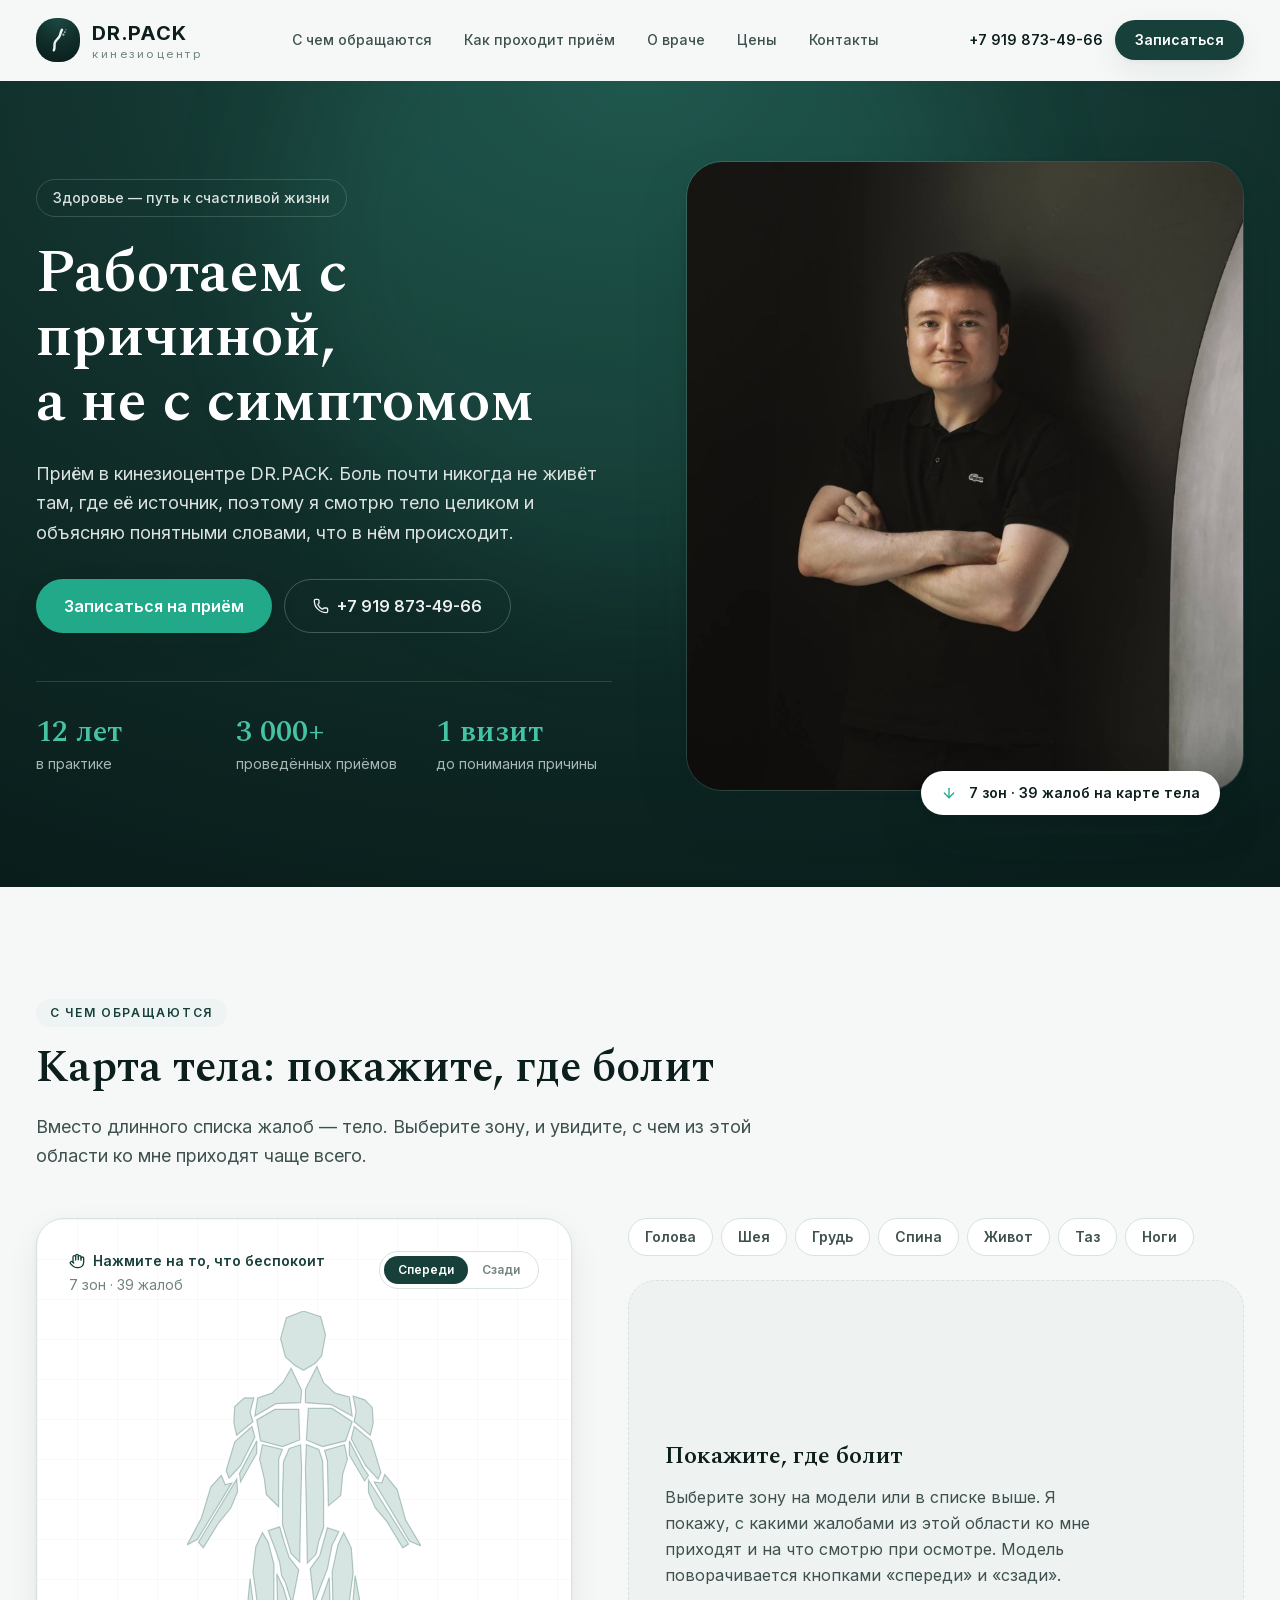
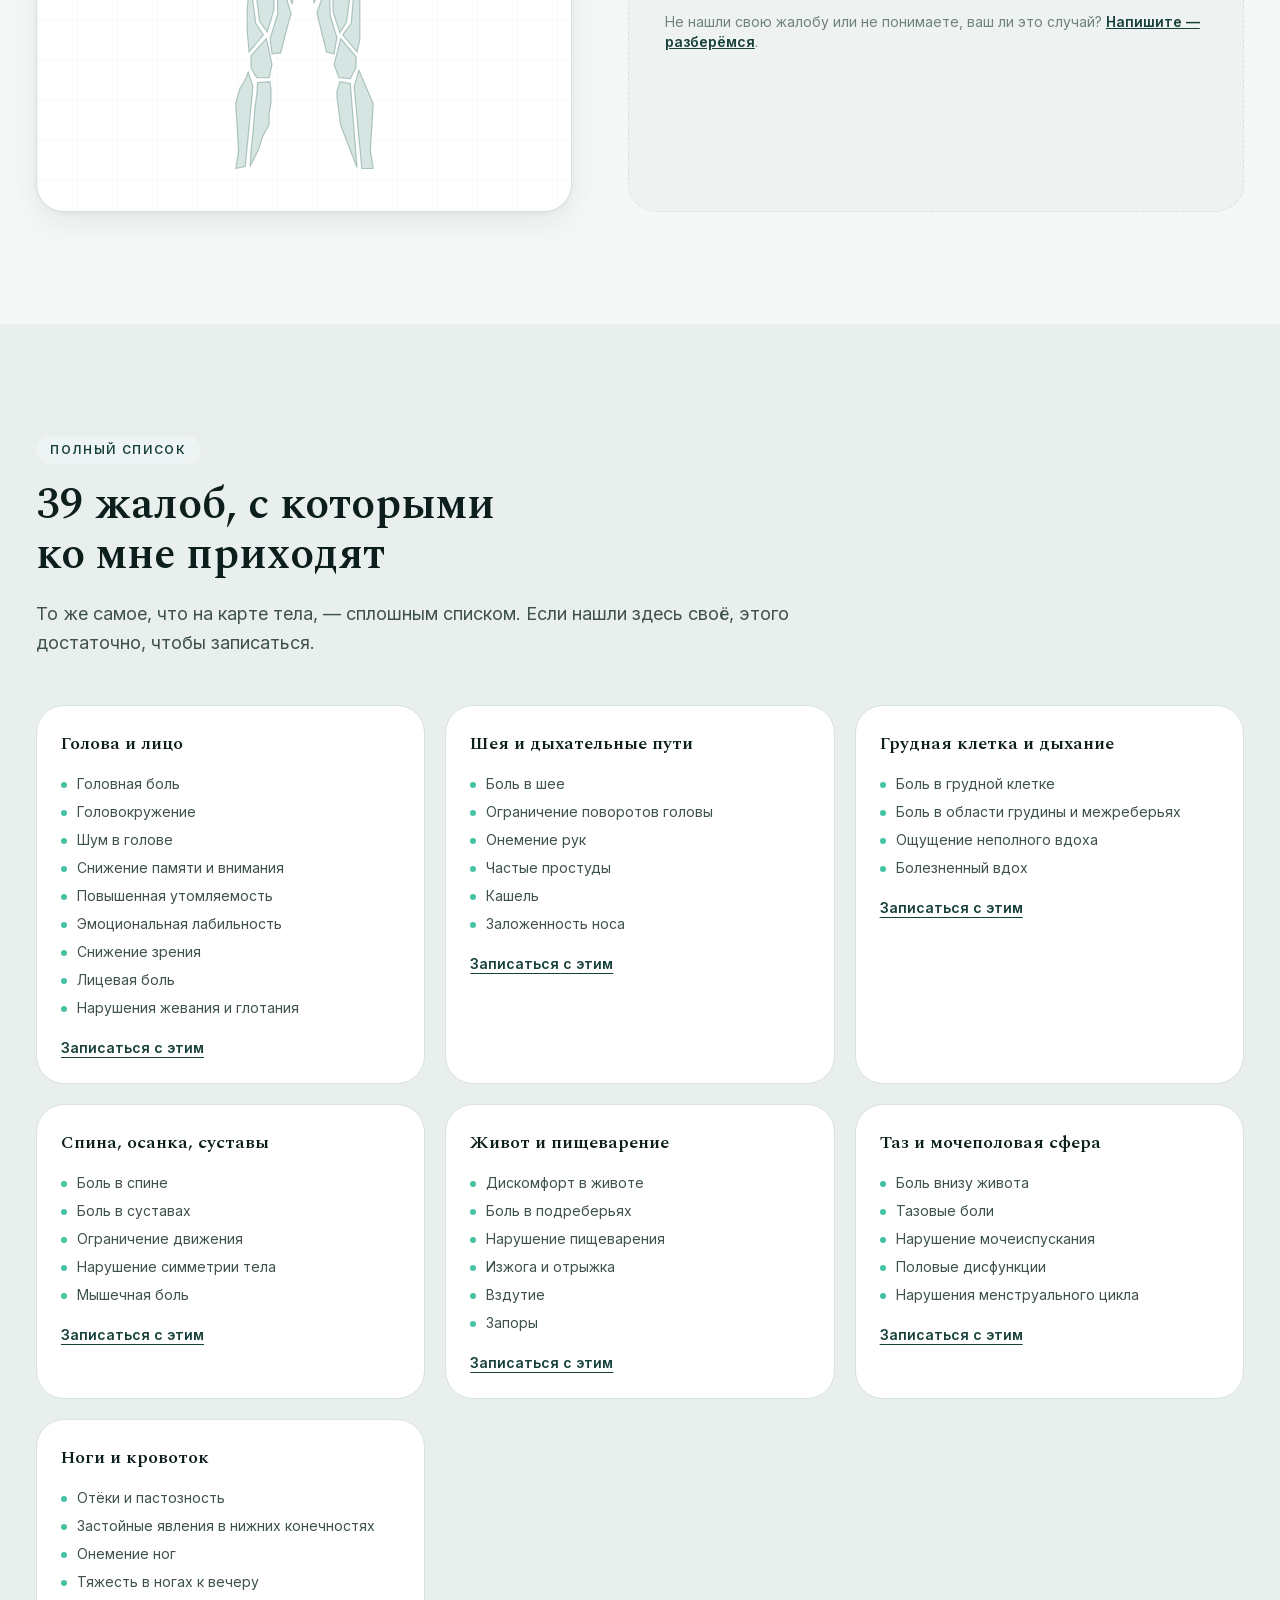
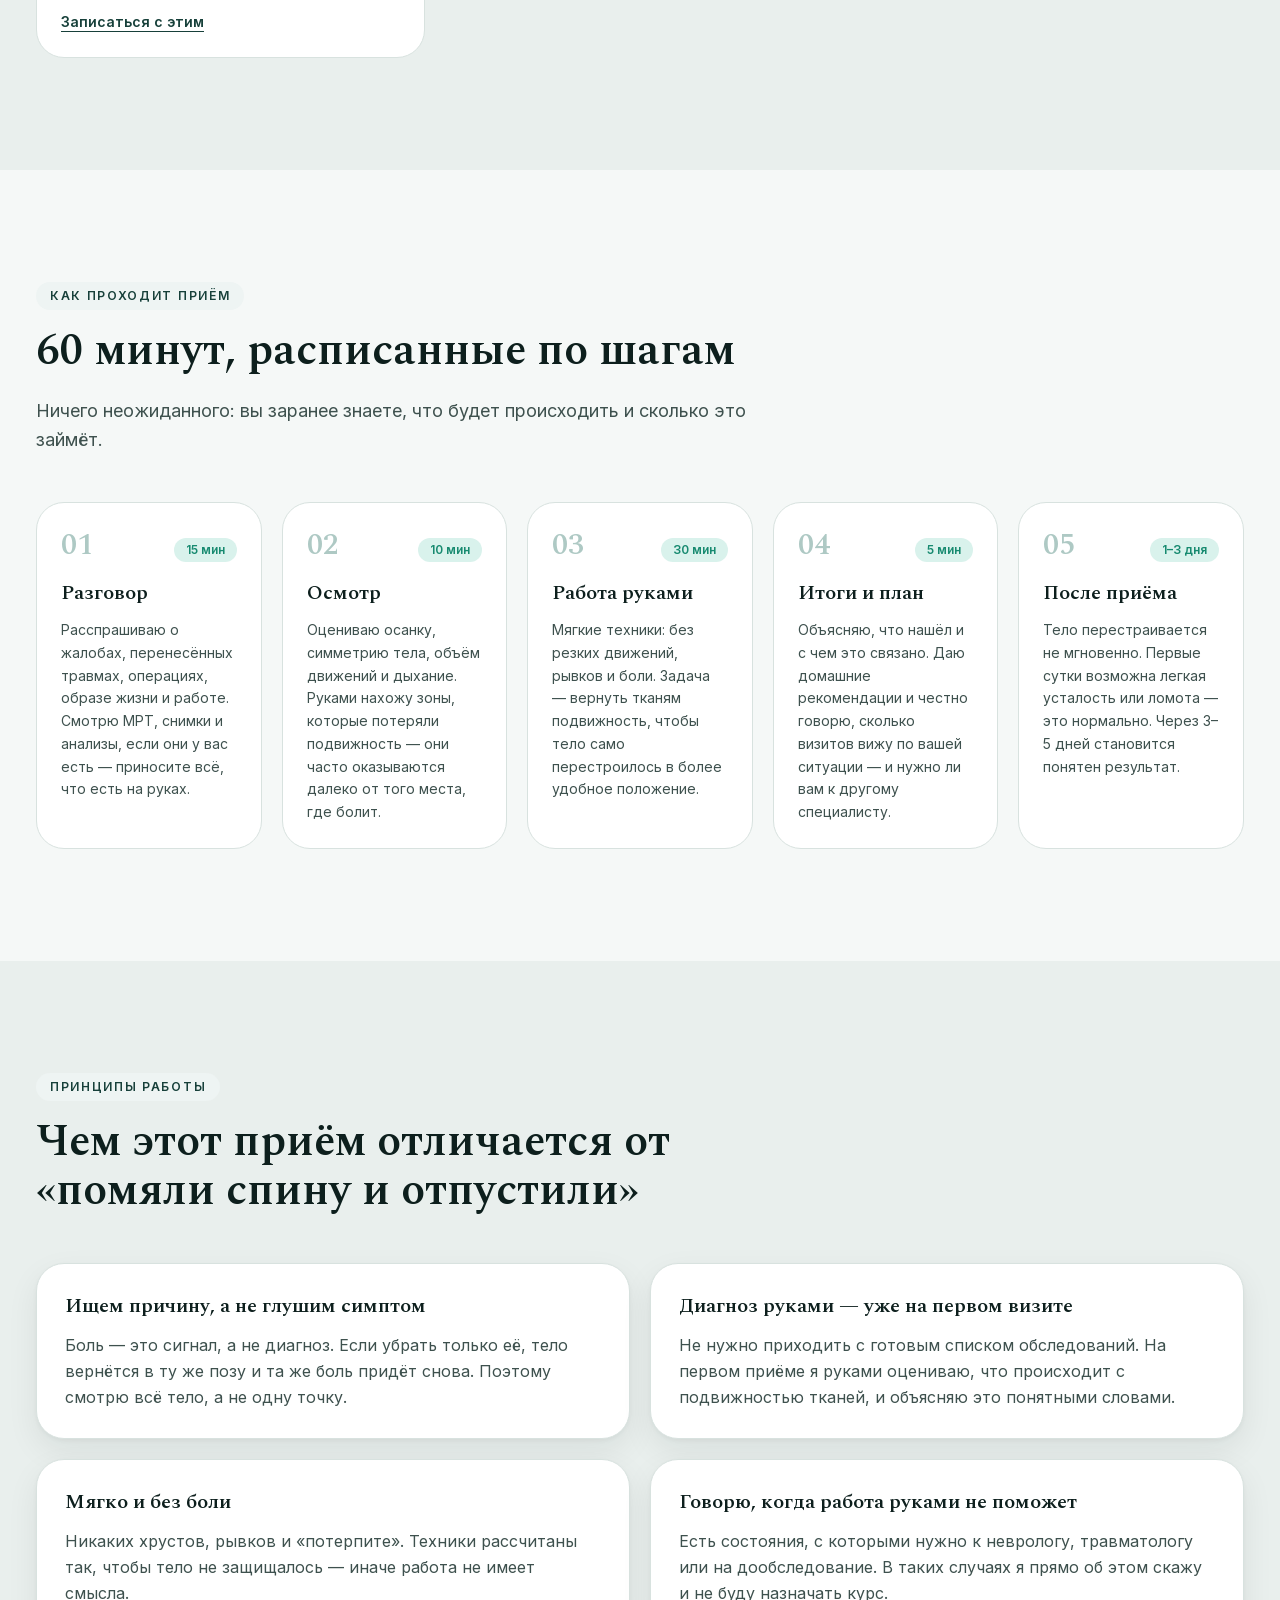
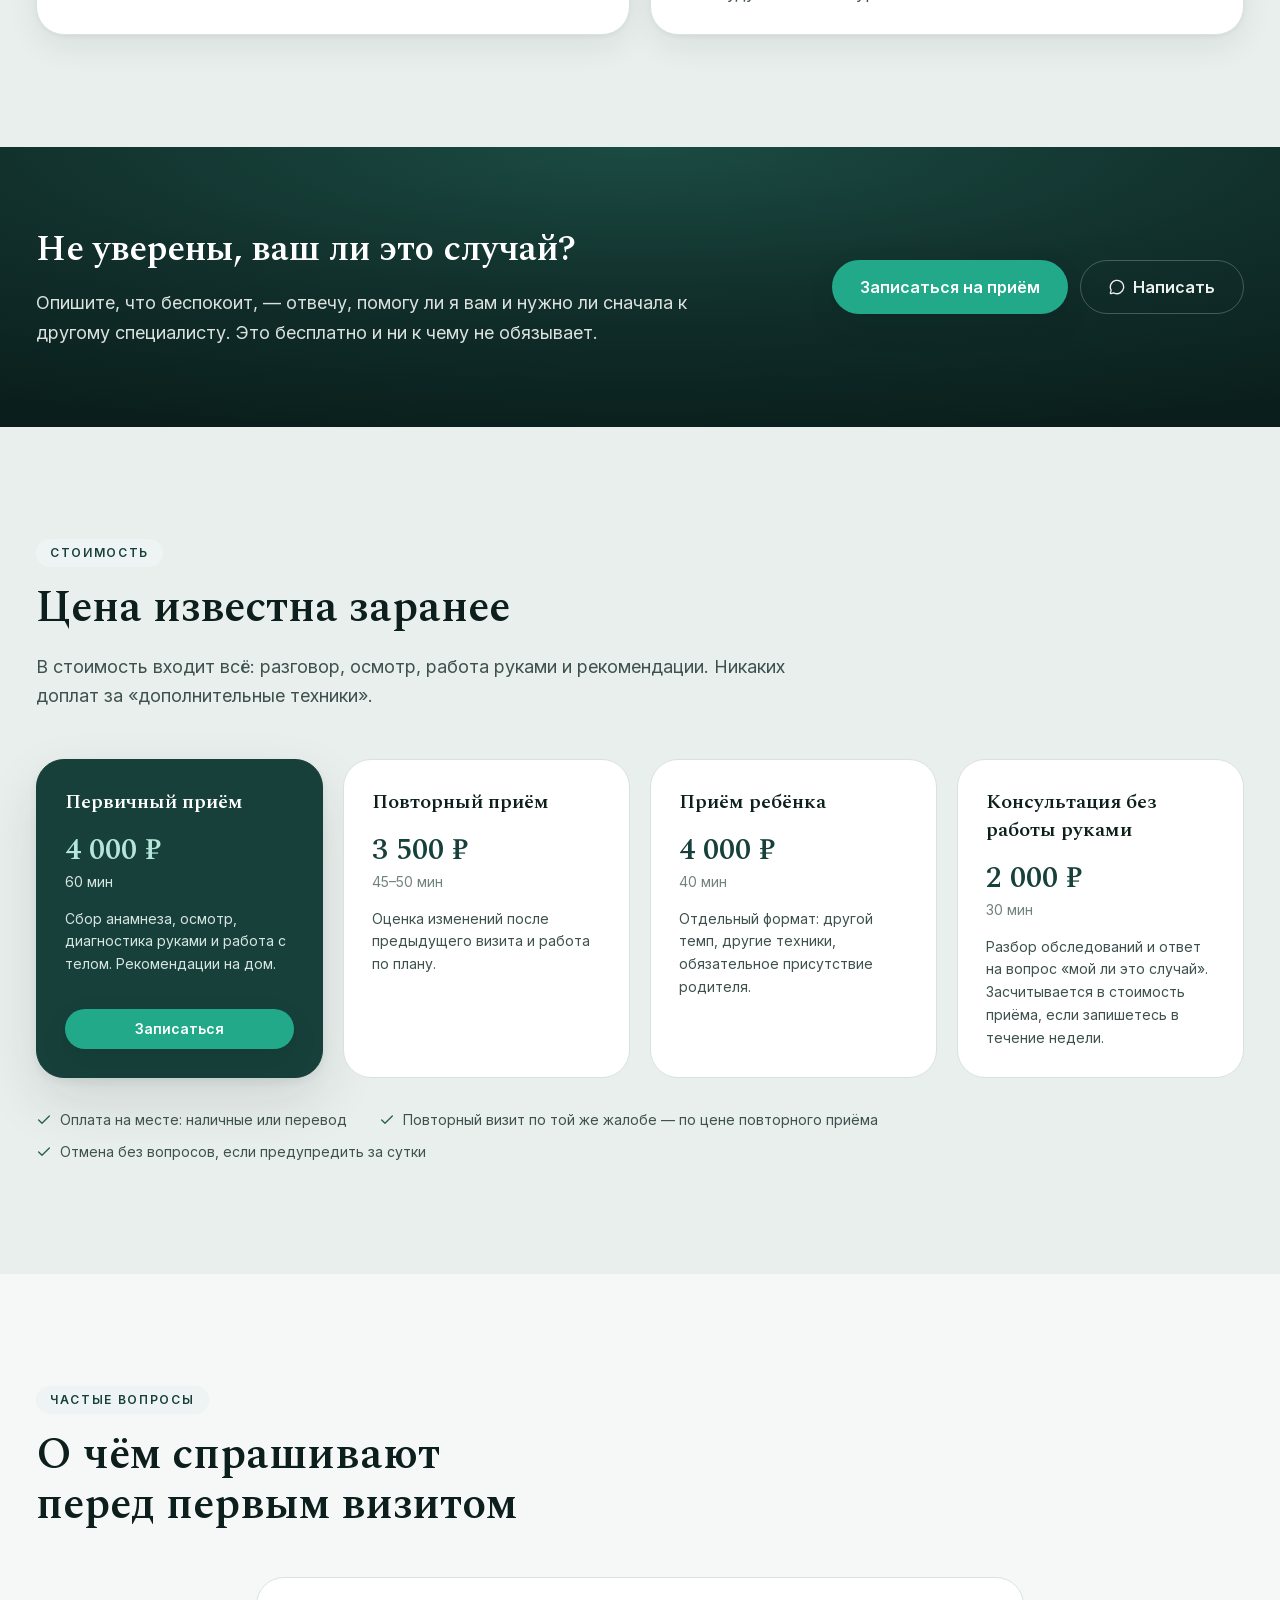
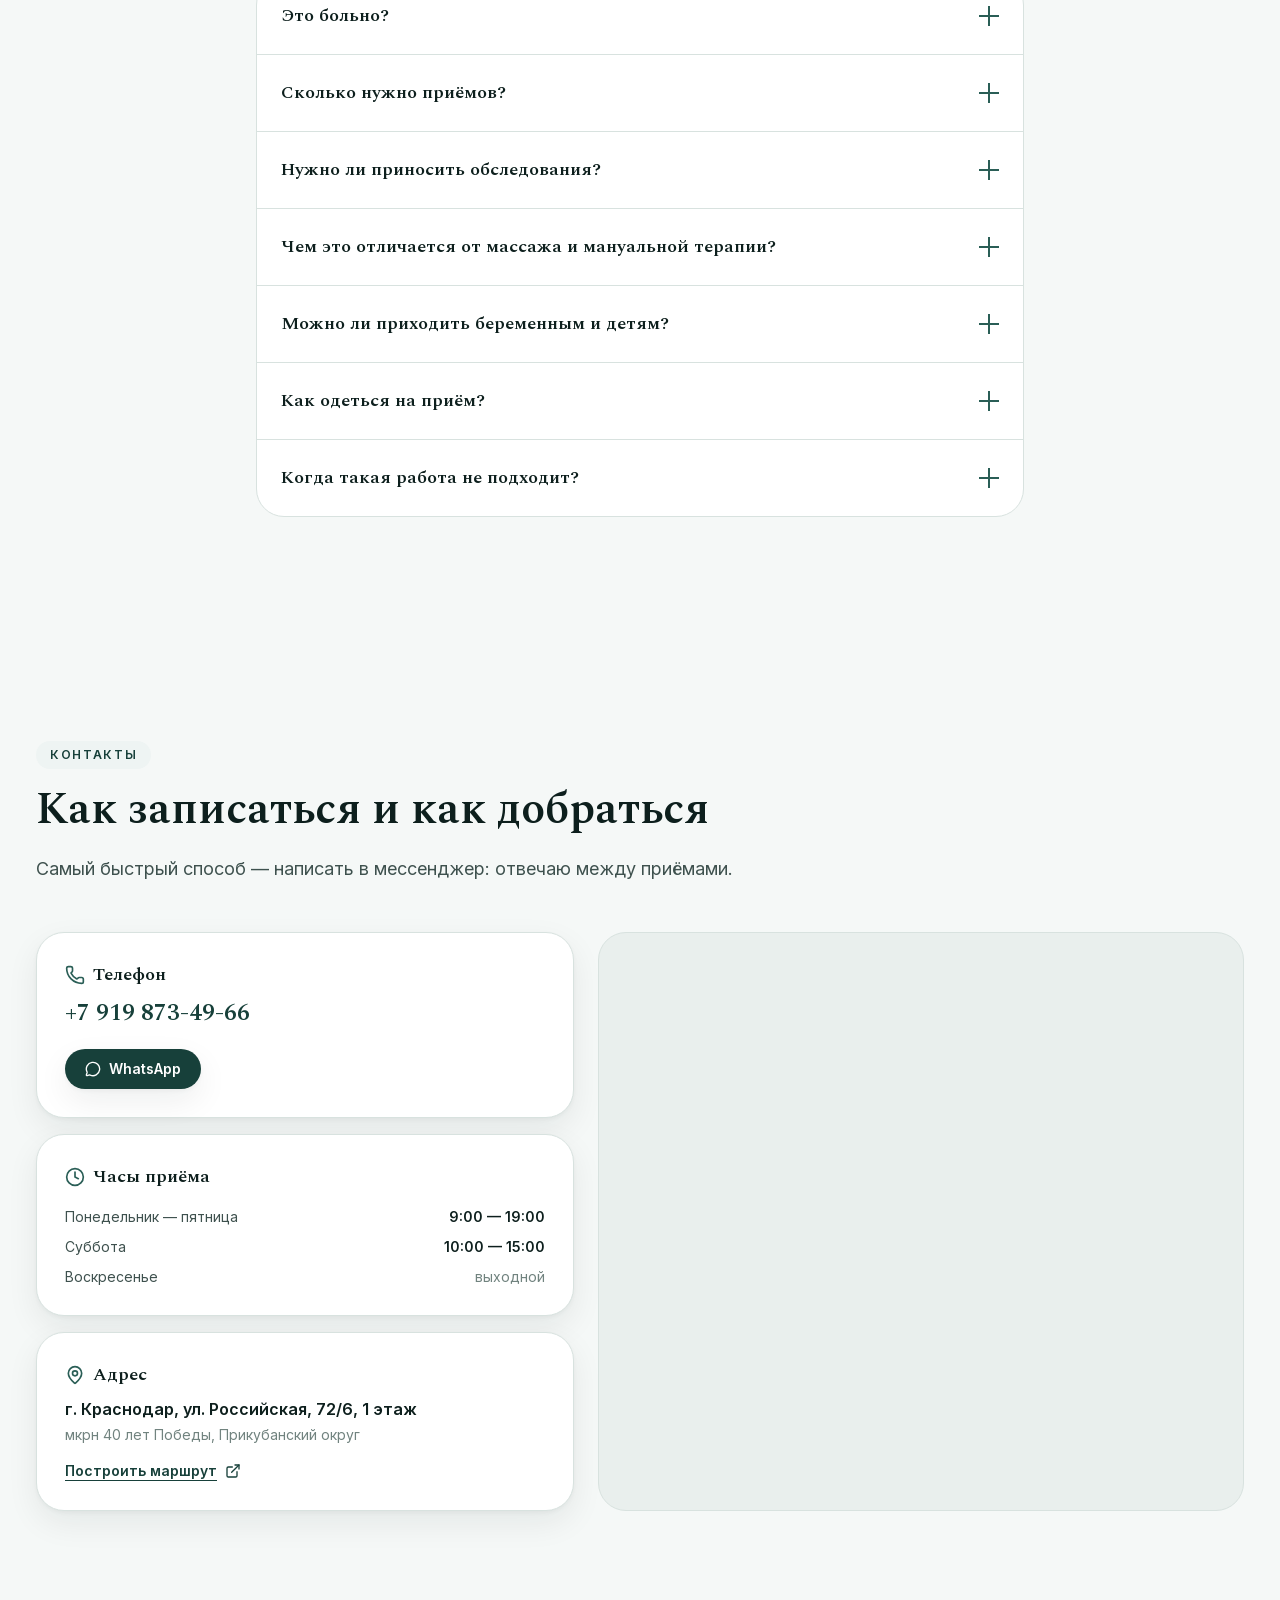
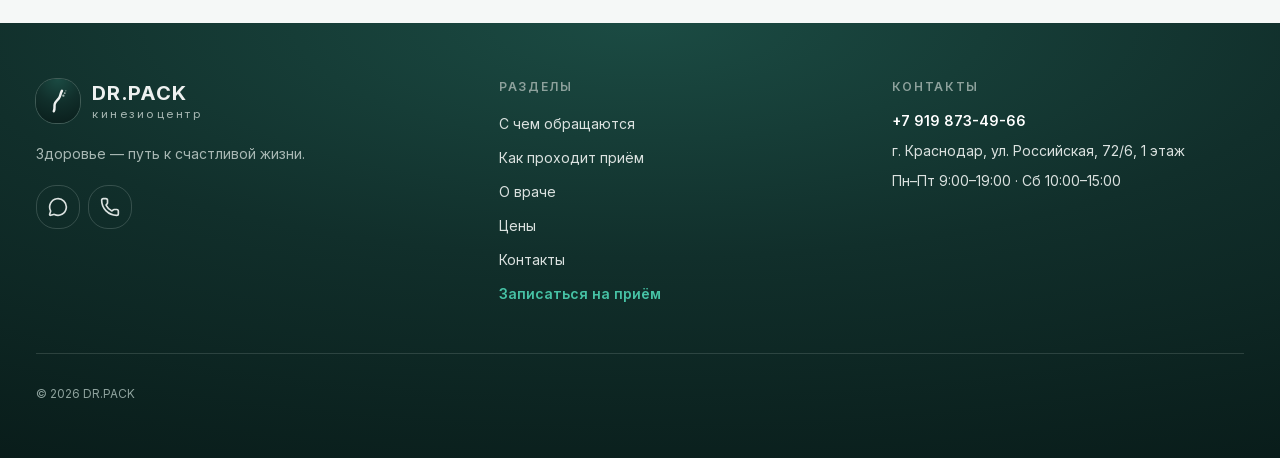
==== commit 5466b065: "Адрес кабинета, карта проезда и маршрут" ====
--- a/index.html
+++ b/index.html
@@ -1 +1 @@
-<!DOCTYPE html><html lang="ru" class="-E-zpq_variable ZHbxpG_variable"><head><meta charSet="utf-8"/><meta name="viewport" content="width=device-width, initial-scale=1"/><link rel="preload" href="/_next/static/media/04f0444416d8fbc0-s.p.0lwu3izqcp-2k.woff2" as="font" crossorigin="" type="font/woff2"/><link rel="preload" href="/_next/static/media/07c7676b89ed2778-s.p.2bn3s6zvc0dyp.woff2" as="font" crossorigin="" type="font/woff2"/><link rel="preload" href="/_next/static/media/76b70a1dbe058eb5-s.p.1y4-pdgsjb-pw.woff2" as="font" crossorigin="" type="font/woff2"/><link rel="preload" href="/_next/static/media/8d3a19011ee541c1-s.p.08rc2-5ev0bam.woff2" as="font" crossorigin="" type="font/woff2"/><link rel="preload" href="/_next/static/media/9d01140c91ee05f7-s.p.0m24nhe3bmgar.woff2" as="font" crossorigin="" type="font/woff2"/><link rel="preload" href="/_next/static/media/b797e5ffd7c221fd-s.p.22lmd_hefg6uf.woff2" as="font" crossorigin="" type="font/woff2"/><link rel="preload" href="/_next/static/media/bf437a77ed573b5f-s.p.42kv-xe2onlt1.woff2" as="font" crossorigin="" type="font/woff2"/><link rel="preload" href="/_next/static/media/d249cc0522eaee86-s.p.14m4o5_2f2tnm.woff2" as="font" crossorigin="" type="font/woff2"/><link rel="preload" as="image" href="/photo/doctor.jpg"/><link rel="stylesheet" href="/_next/static/chunks/1xqa5gwbkknfa.css" data-precedence="next"/><link rel="preload" as="script" fetchPriority="low" href="/_next/static/chunks/1ckvzn7sfprko.js"/><script src="/_next/static/chunks/2r4s4h5xul1n-.js" async=""></script><script src="/_next/static/chunks/216iyidhmrh3u.js" async=""></script><script src="/_next/static/chunks/1kb4dcqdypxx7.js" async=""></script><script src="/_next/static/chunks/turbopack-3-ry682tkyiqk.js" async=""></script><script src="/_next/static/chunks/32cpyqq_mpo9t.js" async=""></script><script src="/_next/static/chunks/0g2z1xlp3tcaz.js" async=""></script><script src="/_next/static/chunks/152nuogneic2a.js" async=""></script><script src="/_next/static/chunks/2heekuifo7-y5.js" async=""></script><meta name="next-size-adjust" content=""/><meta name="theme-color" content="#f5f8f7"/><title>DR.PACK — кинезиоцентр: приём, запись, цены</title><meta name="description" content="Кинезиоцентр DR.PACK: головные боли, боль в спине и шее, нарушения дыхания и пищеварения, тазовые боли, отёки. Диагностика руками на первом визите, запись в WhatsApp или Telegram."/><meta name="keywords" content="кинезиоцентр,кинезиотерапия,DR.PACK,доктор Пак,боль в спине,головные боли,мануальная терапия,работа с телом для ребёнка"/><meta name="robots" content="noindex, nofollow"/><link rel="canonical" href="https://drpack-med.github.io/"/><meta property="og:title" content="DR.PACK — кинезиоцентр"/><meta property="og:description" content="Кинезиоцентр DR.PACK: головные боли, боль в спине и шее, нарушения дыхания и пищеварения, тазовые боли, отёки. Диагностика руками на первом визите, запись в WhatsApp или Telegram."/><meta property="og:url" content="https://drpack-med.github.io/"/><meta property="og:site_name" content="DR.PACK"/><meta property="og:locale" content="ru_RU"/><meta property="og:type" content="website"/><meta name="twitter:card" content="summary"/><meta name="twitter:title" content="DR.PACK — кинезиоцентр"/><meta name="twitter:description" content="Кинезиоцентр DR.PACK: головные боли, боль в спине и шее, нарушения дыхания и пищеварения, тазовые боли, отёки. Диагностика руками на первом визите, запись в WhatsApp или Telegram."/><link rel="icon" href="/icon.svg?icon.3fhab57_ql8y9.svg" sizes="any" type="image/svg+xml"/><script src="/_next/static/chunks/0cz1d0mv5g_q7.js" noModule=""></script></head><body class="min-h-dvh antialiased"><div hidden=""><!--$--><!--/$--></div><a href="#main" class="sr-only focus:not-sr-only focus:fixed focus:top-4 focus:left-4 focus:z-100 focus:rounded-full focus:bg-brand-600 focus:px-5 focus:py-3 focus:font-semibold focus:text-white">Перейти к содержанию</a><header class="sticky top-0 z-50 border-b bg-paper/92 backdrop-blur transition border-transparent"><div class="container-page flex h-20 items-center justify-between gap-4"><a class="group inline-flex items-center gap-3 " aria-label="DR.PACK — кинезиоцентр, на главную" href="/"><span class="bg-logo flex size-11 items-center justify-center rounded-xl2 transition "><svg viewBox="0 0 24 24" class="size-7" aria-hidden="true"><path d="M15.4 3.2c-1.6 2.6-1.1 4.4-2.6 6.4-1.6 2.1-3 2.8-3.6 5-.6 2.2.4 3.6-.8 6.2" fill="none" stroke="currentColor" stroke-width="2.1" stroke-linecap="round" class="text-silver-100"></path><circle cx="16.6" cy="7.4" r="1" class="fill-silver-400"></circle><circle cx="17.8" cy="5.2" r="0.8" class="fill-silver-400"></circle><circle cx="18.7" cy="3.3" r="0.6" class="fill-silver-500"></circle></svg></span><span class="leading-tight"><span class="block text-xl font-bold tracking-[0.04em] text-ink">DR.PACK</span><span class="block text-[0.72rem] tracking-[0.22em] text-ink-50">кинезиоцентр</span></span></a><nav class="hidden items-center gap-1 lg:flex"><a class="rounded-full px-3.5 py-2 text-sm font-medium text-ink-70 transition hover:bg-brand-50 hover:text-brand-700" href="/#karta-tela">С чем обращаются</a><a class="rounded-full px-3.5 py-2 text-sm font-medium text-ink-70 transition hover:bg-brand-50 hover:text-brand-700" href="/#priem">Как проходит приём</a><a class="rounded-full px-3.5 py-2 text-sm font-medium text-ink-70 transition hover:bg-brand-50 hover:text-brand-700" href="/o-vrache/">О враче</a><a class="rounded-full px-3.5 py-2 text-sm font-medium text-ink-70 transition hover:bg-brand-50 hover:text-brand-700" href="/ceny/">Цены</a><a class="rounded-full px-3.5 py-2 text-sm font-medium text-ink-70 transition hover:bg-brand-50 hover:text-brand-700" href="/kontakty/">Контакты</a></nav><div class="hidden items-center gap-3 lg:flex"><a href="tel:+79198734966" class="text-sm font-semibold text-ink transition hover:text-brand-600">+7 919 873-49-66</a><a class="inline-flex items-center justify-center gap-2 rounded-full font-semibold transition focus-visible:ring-2 focus-visible:ring-accent-500 focus-visible:ring-offset-2 focus-visible:ring-offset-paper focus-visible:outline-none disabled:cursor-not-allowed disabled:opacity-50 bg-brand-600 text-white shadow-soft hover:bg-brand-700 px-5 py-2.5 text-sm " href="/zapis/">Записаться</a></div><button type="button" aria-label="Открыть меню" aria-expanded="false" class="flex size-11 items-center justify-center rounded-xl2 border border-line bg-white text-ink lg:hidden"><svg xmlns="http://www.w3.org/2000/svg" width="24" height="24" viewBox="0 0 24 24" fill="none" stroke="currentColor" stroke-width="2" stroke-linecap="round" stroke-linejoin="round" class="lucide lucide-menu size-5" aria-hidden="true"><path d="M4 5h16"></path><path d="M4 12h16"></path><path d="M4 19h16"></path></svg></button></div></header><main id="main" class="pb-20 lg:pb-0"><section class="bg-logo relative overflow-hidden pt-14 pb-16 sm:pt-16 lg:pt-20 lg:pb-24"><div class="pointer-events-none absolute -top-48 left-1/2 size-[44rem] -translate-x-1/2 rounded-full bg-accent-400/10 blur-3xl" aria-hidden="true"></div><div class="container-page relative grid items-center gap-12 lg:grid-cols-[1.05fr_1fr] lg:gap-16"><div><p class="inline-flex items-center gap-2 rounded-full border border-silver-400/25 px-4 py-2 text-sm font-medium text-silver-200">Здоровье — путь к счастливой жизни</p><h1 class="mt-6 font-display text-4xl leading-[1.08] font-semibold text-balance text-white sm:text-5xl lg:text-6xl">Работаем с причиной,<br/>а не с симптомом</h1><p class="mt-6 max-w-xl text-lg leading-relaxed text-silver-200">Приём в кинезиоцентре <!-- -->DR.PACK<!-- -->. Боль почти никогда не живёт там, где её источник, поэтому я смотрю тело целиком и объясняю понятными словами, что в нём происходит.</p><div class="mt-8 flex flex-col gap-3 sm:flex-row"><a class="inline-flex items-center justify-center gap-2 rounded-full font-semibold transition focus-visible:ring-2 focus-visible:ring-accent-500 focus-visible:ring-offset-2 focus-visible:ring-offset-paper focus-visible:outline-none disabled:cursor-not-allowed disabled:opacity-50 bg-accent-500 text-white shadow-soft hover:bg-accent-600 px-7 py-3.5 text-base " href="/zapis/">Записаться на приём</a><a href="tel:+79198734966" class="inline-flex items-center justify-center gap-2 rounded-full font-semibold transition focus-visible:ring-2 focus-visible:ring-accent-500 focus-visible:ring-offset-2 focus-visible:ring-offset-paper focus-visible:outline-none disabled:cursor-not-allowed disabled:opacity-50 border border-silver-400/35 text-silver-100 hover:border-silver-200 hover:text-white px-7 py-3.5 text-base "><svg xmlns="http://www.w3.org/2000/svg" width="24" height="24" viewBox="0 0 24 24" fill="none" stroke="currentColor" stroke-width="2" stroke-linecap="round" stroke-linejoin="round" class="lucide lucide-phone size-4" aria-hidden="true"><path d="M13.832 16.568a1 1 0 0 0 1.213-.303l.355-.465A2 2 0 0 1 17 15h3a2 2 0 0 1 2 2v3a2 2 0 0 1-2 2A18 18 0 0 1 2 4a2 2 0 0 1 2-2h3a2 2 0 0 1 2 2v3a2 2 0 0 1-.8 1.6l-.468.351a1 1 0 0 0-.292 1.233 14 14 0 0 0 6.392 6.384"></path></svg>+7 919 873-49-66</a></div><dl class="mt-12 grid max-w-xl grid-cols-3 gap-6 border-t border-silver-400/20 pt-8"><div><dt class="font-display text-2xl font-semibold text-accent-400 sm:text-3xl">12 лет</dt><dd class="mt-1 text-sm leading-snug text-silver-400">в практике</dd></div><div><dt class="font-display text-2xl font-semibold text-accent-400 sm:text-3xl">3 000+</dt><dd class="mt-1 text-sm leading-snug text-silver-400">проведённых приёмов</dd></div><div><dt class="font-display text-2xl font-semibold text-accent-400 sm:text-3xl">1 визит</dt><dd class="mt-1 text-sm leading-snug text-silver-400">до понимания причины</dd></div></dl></div><div class="relative"><div class="relative overflow-hidden rounded-xl4 border border-silver-400/20 shadow-lift"><img alt="DR.PACK — кинезиоцентр" width="800" height="903" decoding="async" data-nimg="1" class="h-full w-full object-cover" style="color:transparent" src="/photo/doctor.jpg"/></div><a href="#karta-tela" class="absolute -bottom-6 left-1/2 flex -translate-x-1/2 items-center gap-3 rounded-full bg-white px-5 py-3 text-sm font-semibold text-ink shadow-lift transition hover:text-accent-600 sm:left-auto sm:right-6 sm:translate-x-0"><svg xmlns="http://www.w3.org/2000/svg" width="24" height="24" viewBox="0 0 24 24" fill="none" stroke="currentColor" stroke-width="2" stroke-linecap="round" stroke-linejoin="round" class="lucide lucide-arrow-down size-4 text-accent-500" aria-hidden="true"><path d="M12 5v14"></path><path d="m19 12-7 7-7-7"></path></svg>7 зон<!-- --> ·<!-- --> <!-- -->39 жалоб<!-- --> на карте тела</a></div></div></section><section id="karta-tela" class="bg-paper py-16 sm:py-20 lg:py-28 "><div class="container-page"><header class="max-w-3xl"><p class="mb-4 inline-flex items-center gap-2 rounded-full px-3.5 py-1.5 text-xs font-semibold tracking-[0.14em] uppercase bg-brand-50 text-brand-600">С чем обращаются</p><h2 class="font-display text-3xl leading-[1.12] font-semibold text-balance sm:text-4xl lg:text-[2.75rem] text-ink">Карта тела: покажите, где болит</h2><p class="mt-5 text-lg leading-relaxed text-ink-70">Вместо длинного списка жалоб — тело. Выберите зону, и увидите, с чем из этой области ко мне приходят чаще всего.</p></header><div class="mt-12"><div class="grid gap-8 lg:grid-cols-[minmax(0,1fr)_minmax(0,1.15fr)] lg:gap-14"><div class="relative overflow-hidden rounded-xl3 border border-line bg-white p-6 shadow-soft sm:p-8"><div class="bg-chart pointer-events-none absolute inset-0 opacity-60"></div><div class="relative mb-4 flex flex-wrap items-start justify-between gap-4"><div><p class="flex items-center gap-2 text-sm font-semibold text-brand-600"><svg xmlns="http://www.w3.org/2000/svg" width="24" height="24" viewBox="0 0 24 24" fill="none" stroke="currentColor" stroke-width="2" stroke-linecap="round" stroke-linejoin="round" class="lucide lucide-hand size-4" aria-hidden="true"><path d="M18 11V6a2 2 0 0 0-2-2a2 2 0 0 0-2 2"></path><path d="M14 10V4a2 2 0 0 0-2-2a2 2 0 0 0-2 2v2"></path><path d="M10 10.5V6a2 2 0 0 0-2-2a2 2 0 0 0-2 2v8"></path><path d="M18 8a2 2 0 1 1 4 0v6a8 8 0 0 1-8 8h-2c-2.8 0-4.5-.86-5.99-2.34l-3.6-3.6a2 2 0 0 1 2.83-2.82L7 15"></path></svg>Нажмите на то, что беспокоит</p><p class="mt-1 text-sm text-ink-50">7 зон<!-- --> · <!-- -->39 жалоб</p></div><div class="flex rounded-full border border-line bg-white p-1"><button type="button" aria-pressed="true" class="rounded-full px-3.5 py-1.5 text-xs font-semibold transition bg-brand-600 text-white">Спереди</button><button type="button" aria-pressed="false" class="rounded-full px-3.5 py-1.5 text-xs font-semibold transition text-ink-50 hover:text-ink">Сзади</button></div></div><svg viewBox="0 0 100 200" class="relative mx-auto block h-[clamp(22rem,52vh,34rem)] w-auto" aria-hidden="true" focusable="false"><polygon points="51.84 41.63 51.02 55.1 57.96 57.96 67.76 55.51 70.61 47.35 62.04 41.63" stroke-width="0.5" class="zone-path fill-brand-100 stroke-brand-400/40"></polygon><polygon points="29.8 46.53 31.43 55.51 40.82 57.96 48.16 55.1 47.76 42.04 37.55 42.04" stroke-width="0.5" class="zone-path fill-brand-100 stroke-brand-400/40"></polygon><polygon points="68.57 63.27 67.35 57.14 58.78 59.59 60 64.08 60.41 83.27 65.71 78.78 66.53 69.8" stroke-width="0.5" class="zone-path fill-brand-100 stroke-brand-400/40"></polygon><polygon points="33.88 78.37 33.06 71.84 31.02 63.27 32.24 57.14 40.82 59.18 39.18 63.27 39.18 83.67" stroke-width="0.5" class="zone-path fill-brand-100 stroke-brand-400/40"></polygon><polygon points="56.33 59.18 57.96 64.08 58.37 77.96 58.37 92.65 56.33 98.37 55.1 104.08 51.43 107.76 51.02 84.49 50.61 67.35 51.02 57.14" stroke-width="0.5" class="zone-path fill-brand-100 stroke-brand-400/40"></polygon><polygon points="43.67 58.78 48.57 57.14 48.98 67.35 48.57 84.49 48.16 107.35 44.49 103.67 40.82 91.43 40.82 78.37 41.22 64.49" stroke-width="0.5" class="zone-path fill-brand-100 stroke-brand-400/40"></polygon><polygon points="16.73 68.16 17.96 71.43 22.86 66.12 28.98 53.88 27.76 49.39 20.41 55.92" stroke-width="0.5" class="zone-path fill-brand-100 stroke-brand-400/40"></polygon><polygon points="71.43 49.39 70.2 54.69 76.33 66.12 81.63 71.84 82.86 68.98 78.78 55.51" stroke-width="0.5" class="zone-path fill-brand-100 stroke-brand-400/40"></polygon><polygon points="69.39 55.51 69.39 61.63 75.92 72.65 77.55 70.2 75.51 67.35" stroke-width="0.5" class="zone-path fill-brand-100 stroke-brand-400/40"></polygon><polygon points="22.45 69.39 29.8 55.51 29.8 60.82 22.86 73.06" stroke-width="0.5" class="zone-path fill-brand-100 stroke-brand-400/40"></polygon><polygon points="55.51 23.67 50.61 33.47 50.61 39.18 61.63 40 70.61 44.9 69.39 36.73 63.27 35.1 58.37 30.61" stroke-width="0.5" class="zone-path fill-brand-100 stroke-brand-400/40"></polygon><polygon points="28.98 44.9 30.2 37.14 36.33 35.1 41.22 30.2 44.49 24.49 48.98 33.88 48.57 39.18 37.96 39.59" stroke-width="0.5" class="zone-path fill-brand-100 stroke-brand-400/40"></polygon><polygon points="78.37 53.06 79.59 47.76 79.18 41.22 75.92 37.96 71.02 36.33 72.24 42.86 71.43 47.35" stroke-width="0.5" class="zone-path fill-brand-100 stroke-brand-400/40"></polygon><polygon points="28.16 47.35 21.22 53.06 20 47.76 20.41 40.82 24.49 37.14 28.57 37.14 26.94 43.27" stroke-width="0.5" class="zone-path fill-brand-100 stroke-brand-400/40"></polygon><polygon points="42.45 2.86 40 11.84 42.04 19.59 46.12 23.27 49.8 25.31 54.69 22.45 57.55 19.18 59.18 10.2 57.14 2.45 49.8 0" stroke-width="0.5" class="zone-path fill-brand-100 stroke-brand-400/40"></polygon><polygon points="52.65 110.2 54.29 124.9 60 110.2 62.04 100 64.9 94.29 60 92.65 56.73 104.49" stroke-width="0.5" class="zone-path fill-brand-100 stroke-brand-400/40"></polygon><polygon points="47.76 110.61 44.9 125.31 42.04 115.92 40.41 113.06 39.59 107.35 37.96 102.45 34.69 93.88 39.59 92.24 41.63 99.18 43.67 105.31" stroke-width="0.5" class="zone-path fill-brand-100 stroke-brand-400/40"></polygon><polygon points="34.69 98.78 37.14 108.16 37.14 127.76 34.29 137.14 31.02 132.65 29.39 120 28.16 111.43 29.39 100.82 32.24 94.69" stroke-width="0.5" class="zone-path fill-brand-100 stroke-brand-400/40"></polygon><polygon points="63.27 105.71 64.49 100 66.94 94.69 70.2 101.22 71.02 111.84 68.16 133.06 65.31 137.55 62.45 128.57 62.04 111.43" stroke-width="0.5" class="zone-path fill-brand-100 stroke-brand-400/40"></polygon><polygon points="38.78 129.39 38.37 112.24 41.22 118.37 44.49 129.39 42.86 135.1 40 146.12 36.33 146.53 35.51 140" stroke-width="0.5" class="zone-path fill-brand-100 stroke-brand-400/40"></polygon><polygon points="59.59 145.71 55.51 128.98 60.82 113.88 61.22 130.2 64.08 139.59 62.86 146.53" stroke-width="0.5" class="zone-path fill-brand-100 stroke-brand-400/40"></polygon><polygon points="32.65 138.37 26.53 145.71 25.71 136.73 25.71 127.35 26.94 114.29 29.39 133.47" stroke-width="0.5" class="zone-path fill-brand-100 stroke-brand-400/40"></polygon><polygon points="71.84 113.06 73.88 124.08 73.88 140.41 72.65 145.71 66.53 138.37 70.2 133.47" stroke-width="0.5" class="zone-path fill-brand-100 stroke-brand-400/40"></polygon><polygon points="33.88 140 34.69 143.27 35.51 147.35 36.33 151.02 35.1 156.73 29.8 156.73 27.35 152.65 27.35 147.35 30.2 144.08" stroke-width="0.5" class="zone-path fill-brand-100 stroke-brand-400/40"></polygon><polygon points="65.71 140 72.24 147.76 72.24 152.24 69.8 157.14 64.9 156.73 62.86 151.02" stroke-width="0.5" class="zone-path fill-brand-100 stroke-brand-400/40"></polygon><polygon points="71.43 160.41 73.47 153.47 76.73 161.22 79.59 167.76 78.37 187.76 79.59 195.51 74.69 195.51" stroke-width="0.5" class="zone-path fill-brand-100 stroke-brand-400/40"></polygon><polygon points="24.9 194.69 27.76 164.9 28.16 160.41 26.12 154.29 24.9 157.55 22.45 161.63 20.82 167.76 22.04 188.16 20.82 195.51" stroke-width="0.5" class="zone-path fill-brand-100 stroke-brand-400/40"></polygon><polygon points="72.65 195.1 69.8 159.18 65.31 158.37 64.08 162.45 64.08 165.31 65.71 177.14" stroke-width="0.5" class="zone-path fill-brand-100 stroke-brand-400/40"></polygon><polygon points="35.51 158.37 35.92 162.45 35.92 166.94 35.1 172.24 35.1 176.73 32.24 182.04 30.61 187.35 26.94 194.69 27.35 187.76 28.16 180.41 28.57 175.51 28.98 169.8 29.8 164.08 30.2 158.78" stroke-width="0.5" class="zone-path fill-brand-100 stroke-brand-400/40"></polygon><polygon points="6.12 88.57 10.2 75.1 14.69 70.2 16.33 74.29 19.18 73.47 4.49 97.55 0 100" stroke-width="0.5" class="zone-path fill-brand-100 stroke-brand-400/40"></polygon><polygon points="84.49 69.8 83.27 73.47 80 73.06 95.1 98.37 100 100.41 93.47 89.39 89.8 76.33" stroke-width="0.5" class="zone-path fill-brand-100 stroke-brand-400/40"></polygon><polygon points="77.55 72.24 77.55 77.55 80.41 84.08 85.31 89.8 92.24 101.22 94.69 99.59" stroke-width="0.5" class="zone-path fill-brand-100 stroke-brand-400/40"></polygon><polygon points="6.94 101.22 13.47 90.61 18.78 84.08 21.63 77.14 21.22 71.84 4.9 98.78" stroke-width="0.5" class="zone-path fill-brand-100 stroke-brand-400/40"></polygon></svg></div><div class="flex flex-col"><div class="flex flex-wrap gap-2"><button type="button" aria-pressed="false" class="rounded-full border px-4 py-2 text-sm font-semibold transition focus-visible:ring-2 focus-visible:ring-accent-500 focus-visible:outline-none border-line bg-white text-ink-70 hover:border-accent-400 hover:text-ink">Голова</button><button type="button" aria-pressed="false" class="rounded-full border px-4 py-2 text-sm font-semibold transition focus-visible:ring-2 focus-visible:ring-accent-500 focus-visible:outline-none border-line bg-white text-ink-70 hover:border-accent-400 hover:text-ink">Шея</button><button type="button" aria-pressed="false" class="rounded-full border px-4 py-2 text-sm font-semibold transition focus-visible:ring-2 focus-visible:ring-accent-500 focus-visible:outline-none border-line bg-white text-ink-70 hover:border-accent-400 hover:text-ink">Грудь</button><button type="button" aria-pressed="false" class="rounded-full border px-4 py-2 text-sm font-semibold transition focus-visible:ring-2 focus-visible:ring-accent-500 focus-visible:outline-none border-line bg-white text-ink-70 hover:border-accent-400 hover:text-ink">Спина</button><button type="button" aria-pressed="false" class="rounded-full border px-4 py-2 text-sm font-semibold transition focus-visible:ring-2 focus-visible:ring-accent-500 focus-visible:outline-none border-line bg-white text-ink-70 hover:border-accent-400 hover:text-ink">Живот</button><button type="button" aria-pressed="false" class="rounded-full border px-4 py-2 text-sm font-semibold transition focus-visible:ring-2 focus-visible:ring-accent-500 focus-visible:outline-none border-line bg-white text-ink-70 hover:border-accent-400 hover:text-ink">Таз</button><button type="button" aria-pressed="false" class="rounded-full border px-4 py-2 text-sm font-semibold transition focus-visible:ring-2 focus-visible:ring-accent-500 focus-visible:outline-none border-line bg-white text-ink-70 hover:border-accent-400 hover:text-ink">Ноги</button></div><div class="mt-6 flex-1"><div class="flex h-full flex-col justify-center rounded-xl3 border border-dashed border-line bg-mist/60 p-7 sm:p-9" style="opacity:1"><h3 class="font-display text-2xl font-semibold text-ink">Покажите, где болит</h3><p class="mt-3 max-w-md text-base leading-relaxed text-ink-70">Выберите зону на модели или в списке выше. Я покажу, с какими жалобами из этой области ко мне приходят и на что смотрю при осмотре. Модель поворачивается кнопками «спереди» и «сзади».</p><p class="mt-6 text-sm text-ink-50">Не нашли свою жалобу или не понимаете, ваш ли это случай?<!-- --> <a class="font-semibold text-brand-600 underline" href="/zapis/">Напишите — разберёмся</a>.</p></div></div></div></div></div></div></section><section id="zhaloby" class="bg-mist py-16 sm:py-20 lg:py-28 "><div class="container-page"><header class="max-w-3xl"><p class="mb-4 inline-flex items-center gap-2 rounded-full px-3.5 py-1.5 text-xs font-semibold tracking-[0.14em] uppercase bg-brand-50 text-brand-600">Полный список</p><h2 class="font-display text-3xl leading-[1.12] font-semibold text-balance sm:text-4xl lg:text-[2.75rem] text-ink">39 жалоб, с которыми ко мне приходят</h2><p class="mt-5 text-lg leading-relaxed text-ink-70">То же самое, что на карте тела, — сплошным списком. Если нашли здесь своё, этого достаточно, чтобы записаться.</p></header><div class="mt-12"><div class="grid gap-5 md:grid-cols-2 lg:grid-cols-3"><article class="rounded-xl3 border border-line bg-white p-6"><h3 class="font-display text-lg font-semibold text-ink">Голова и лицо</h3><ul class="mt-4 space-y-2 text-sm text-ink-70"><li class="flex gap-2.5"><span class="mt-2 size-1.5 shrink-0 rounded-full bg-accent-400"></span>Головная боль</li><li class="flex gap-2.5"><span class="mt-2 size-1.5 shrink-0 rounded-full bg-accent-400"></span>Головокружение</li><li class="flex gap-2.5"><span class="mt-2 size-1.5 shrink-0 rounded-full bg-accent-400"></span>Шум в голове</li><li class="flex gap-2.5"><span class="mt-2 size-1.5 shrink-0 rounded-full bg-accent-400"></span>Снижение памяти и внимания</li><li class="flex gap-2.5"><span class="mt-2 size-1.5 shrink-0 rounded-full bg-accent-400"></span>Повышенная утомляемость</li><li class="flex gap-2.5"><span class="mt-2 size-1.5 shrink-0 rounded-full bg-accent-400"></span>Эмоциональная лабильность</li><li class="flex gap-2.5"><span class="mt-2 size-1.5 shrink-0 rounded-full bg-accent-400"></span>Снижение зрения</li><li class="flex gap-2.5"><span class="mt-2 size-1.5 shrink-0 rounded-full bg-accent-400"></span>Лицевая боль</li><li class="flex gap-2.5"><span class="mt-2 size-1.5 shrink-0 rounded-full bg-accent-400"></span>Нарушения жевания и глотания</li></ul><a class="mt-5 inline-block text-sm font-semibold text-brand-600 underline underline-offset-4 hover:text-brand-700" href="/zapis/?zone=head">Записаться с этим</a></article><article class="rounded-xl3 border border-line bg-white p-6"><h3 class="font-display text-lg font-semibold text-ink">Шея и дыхательные пути</h3><ul class="mt-4 space-y-2 text-sm text-ink-70"><li class="flex gap-2.5"><span class="mt-2 size-1.5 shrink-0 rounded-full bg-accent-400"></span>Боль в шее</li><li class="flex gap-2.5"><span class="mt-2 size-1.5 shrink-0 rounded-full bg-accent-400"></span>Ограничение поворотов головы</li><li class="flex gap-2.5"><span class="mt-2 size-1.5 shrink-0 rounded-full bg-accent-400"></span>Онемение рук</li><li class="flex gap-2.5"><span class="mt-2 size-1.5 shrink-0 rounded-full bg-accent-400"></span>Частые простуды</li><li class="flex gap-2.5"><span class="mt-2 size-1.5 shrink-0 rounded-full bg-accent-400"></span>Кашель</li><li class="flex gap-2.5"><span class="mt-2 size-1.5 shrink-0 rounded-full bg-accent-400"></span>Заложенность носа</li></ul><a class="mt-5 inline-block text-sm font-semibold text-brand-600 underline underline-offset-4 hover:text-brand-700" href="/zapis/?zone=neck">Записаться с этим</a></article><article class="rounded-xl3 border border-line bg-white p-6"><h3 class="font-display text-lg font-semibold text-ink">Грудная клетка и дыхание</h3><ul class="mt-4 space-y-2 text-sm text-ink-70"><li class="flex gap-2.5"><span class="mt-2 size-1.5 shrink-0 rounded-full bg-accent-400"></span>Боль в грудной клетке</li><li class="flex gap-2.5"><span class="mt-2 size-1.5 shrink-0 rounded-full bg-accent-400"></span>Боль в области грудины и межреберьях</li><li class="flex gap-2.5"><span class="mt-2 size-1.5 shrink-0 rounded-full bg-accent-400"></span>Ощущение неполного вдоха</li><li class="flex gap-2.5"><span class="mt-2 size-1.5 shrink-0 rounded-full bg-accent-400"></span>Болезненный вдох</li></ul><a class="mt-5 inline-block text-sm font-semibold text-brand-600 underline underline-offset-4 hover:text-brand-700" href="/zapis/?zone=chest">Записаться с этим</a></article><article class="rounded-xl3 border border-line bg-white p-6"><h3 class="font-display text-lg font-semibold text-ink">Спина, осанка, суставы</h3><ul class="mt-4 space-y-2 text-sm text-ink-70"><li class="flex gap-2.5"><span class="mt-2 size-1.5 shrink-0 rounded-full bg-accent-400"></span>Боль в спине</li><li class="flex gap-2.5"><span class="mt-2 size-1.5 shrink-0 rounded-full bg-accent-400"></span>Боль в суставах</li><li class="flex gap-2.5"><span class="mt-2 size-1.5 shrink-0 rounded-full bg-accent-400"></span>Ограничение движения</li><li class="flex gap-2.5"><span class="mt-2 size-1.5 shrink-0 rounded-full bg-accent-400"></span>Нарушение симметрии тела</li><li class="flex gap-2.5"><span class="mt-2 size-1.5 shrink-0 rounded-full bg-accent-400"></span>Мышечная боль</li></ul><a class="mt-5 inline-block text-sm font-semibold text-brand-600 underline underline-offset-4 hover:text-brand-700" href="/zapis/?zone=back">Записаться с этим</a></article><article class="rounded-xl3 border border-line bg-white p-6"><h3 class="font-display text-lg font-semibold text-ink">Живот и пищеварение</h3><ul class="mt-4 space-y-2 text-sm text-ink-70"><li class="flex gap-2.5"><span class="mt-2 size-1.5 shrink-0 rounded-full bg-accent-400"></span>Дискомфорт в животе</li><li class="flex gap-2.5"><span class="mt-2 size-1.5 shrink-0 rounded-full bg-accent-400"></span>Боль в подреберьях</li><li class="flex gap-2.5"><span class="mt-2 size-1.5 shrink-0 rounded-full bg-accent-400"></span>Нарушение пищеварения</li><li class="flex gap-2.5"><span class="mt-2 size-1.5 shrink-0 rounded-full bg-accent-400"></span>Изжога и отрыжка</li><li class="flex gap-2.5"><span class="mt-2 size-1.5 shrink-0 rounded-full bg-accent-400"></span>Вздутие</li><li class="flex gap-2.5"><span class="mt-2 size-1.5 shrink-0 rounded-full bg-accent-400"></span>Запоры</li></ul><a class="mt-5 inline-block text-sm font-semibold text-brand-600 underline underline-offset-4 hover:text-brand-700" href="/zapis/?zone=belly">Записаться с этим</a></article><article class="rounded-xl3 border border-line bg-white p-6"><h3 class="font-display text-lg font-semibold text-ink">Таз и мочеполовая сфера</h3><ul class="mt-4 space-y-2 text-sm text-ink-70"><li class="flex gap-2.5"><span class="mt-2 size-1.5 shrink-0 rounded-full bg-accent-400"></span>Боль внизу живота</li><li class="flex gap-2.5"><span class="mt-2 size-1.5 shrink-0 rounded-full bg-accent-400"></span>Тазовые боли</li><li class="flex gap-2.5"><span class="mt-2 size-1.5 shrink-0 rounded-full bg-accent-400"></span>Нарушение мочеиспускания</li><li class="flex gap-2.5"><span class="mt-2 size-1.5 shrink-0 rounded-full bg-accent-400"></span>Половые дисфункции</li><li class="flex gap-2.5"><span class="mt-2 size-1.5 shrink-0 rounded-full bg-accent-400"></span>Нарушения менструального цикла</li></ul><a class="mt-5 inline-block text-sm font-semibold text-brand-600 underline underline-offset-4 hover:text-brand-700" href="/zapis/?zone=pelvis">Записаться с этим</a></article><article class="rounded-xl3 border border-line bg-white p-6"><h3 class="font-display text-lg font-semibold text-ink">Ноги и кровоток</h3><ul class="mt-4 space-y-2 text-sm text-ink-70"><li class="flex gap-2.5"><span class="mt-2 size-1.5 shrink-0 rounded-full bg-accent-400"></span>Отёки и пастозность</li><li class="flex gap-2.5"><span class="mt-2 size-1.5 shrink-0 rounded-full bg-accent-400"></span>Застойные явления в нижних конечностях</li><li class="flex gap-2.5"><span class="mt-2 size-1.5 shrink-0 rounded-full bg-accent-400"></span>Онемение ног</li><li class="flex gap-2.5"><span class="mt-2 size-1.5 shrink-0 rounded-full bg-accent-400"></span>Тяжесть в ногах к вечеру</li></ul><a class="mt-5 inline-block text-sm font-semibold text-brand-600 underline underline-offset-4 hover:text-brand-700" href="/zapis/?zone=legs">Записаться с этим</a></article></div></div></div></section><section id="priem" class="bg-paper py-16 sm:py-20 lg:py-28 "><div class="container-page"><header class="max-w-3xl"><p class="mb-4 inline-flex items-center gap-2 rounded-full px-3.5 py-1.5 text-xs font-semibold tracking-[0.14em] uppercase bg-brand-50 text-brand-600">Как проходит приём</p><h2 class="font-display text-3xl leading-[1.12] font-semibold text-balance sm:text-4xl lg:text-[2.75rem] text-ink">60 минут, расписанные по шагам</h2><p class="mt-5 text-lg leading-relaxed text-ink-70">Ничего неожиданного: вы заранее знаете, что будет происходить и сколько это займёт.</p></header><div class="mt-12"><ol class="grid gap-5 sm:grid-cols-2 lg:grid-cols-5"><div style="opacity:0;transform:translateY(16px)"><li class="relative flex h-full flex-col rounded-xl3 border border-line bg-white p-6"><div class="flex items-baseline justify-between"><span class="font-display text-3xl font-semibold text-brand-200">01</span><span class="rounded-full bg-accent-100 px-3 py-1 text-xs font-semibold text-accent-600">15 мин</span></div><h3 class="mt-4 font-display text-xl font-semibold text-ink">Разговор</h3><p class="mt-3 text-sm leading-relaxed text-ink-70">Расспрашиваю о жалобах, перенесённых травмах, операциях, образе жизни и работе. Смотрю МРТ, снимки и анализы, если они у вас есть — приносите всё, что есть на руках.</p></li></div><div style="opacity:0;transform:translateY(16px)"><li class="relative flex h-full flex-col rounded-xl3 border border-line bg-white p-6"><div class="flex items-baseline justify-between"><span class="font-display text-3xl font-semibold text-brand-200">02</span><span class="rounded-full bg-accent-100 px-3 py-1 text-xs font-semibold text-accent-600">10 мин</span></div><h3 class="mt-4 font-display text-xl font-semibold text-ink">Осмотр</h3><p class="mt-3 text-sm leading-relaxed text-ink-70">Оцениваю осанку, симметрию тела, объём движений и дыхание. Руками нахожу зоны, которые потеряли подвижность — они часто оказываются далеко от того места, где болит.</p></li></div><div style="opacity:0;transform:translateY(16px)"><li class="relative flex h-full flex-col rounded-xl3 border border-line bg-white p-6"><div class="flex items-baseline justify-between"><span class="font-display text-3xl font-semibold text-brand-200">03</span><span class="rounded-full bg-accent-100 px-3 py-1 text-xs font-semibold text-accent-600">30 мин</span></div><h3 class="mt-4 font-display text-xl font-semibold text-ink">Работа руками</h3><p class="mt-3 text-sm leading-relaxed text-ink-70">Мягкие техники: без резких движений, рывков и боли. Задача — вернуть тканям подвижность, чтобы тело само перестроилось в более удобное положение.</p></li></div><div style="opacity:0;transform:translateY(16px)"><li class="relative flex h-full flex-col rounded-xl3 border border-line bg-white p-6"><div class="flex items-baseline justify-between"><span class="font-display text-3xl font-semibold text-brand-200">04</span><span class="rounded-full bg-accent-100 px-3 py-1 text-xs font-semibold text-accent-600">5 мин</span></div><h3 class="mt-4 font-display text-xl font-semibold text-ink">Итоги и план</h3><p class="mt-3 text-sm leading-relaxed text-ink-70">Объясняю, что нашёл и с чем это связано. Даю домашние рекомендации и честно говорю, сколько визитов вижу по вашей ситуации — и нужно ли вам к другому специалисту.</p></li></div><div style="opacity:0;transform:translateY(16px)"><li class="relative flex h-full flex-col rounded-xl3 border border-line bg-white p-6"><div class="flex items-baseline justify-between"><span class="font-display text-3xl font-semibold text-brand-200">05</span><span class="rounded-full bg-accent-100 px-3 py-1 text-xs font-semibold text-accent-600">1–3 дня</span></div><h3 class="mt-4 font-display text-xl font-semibold text-ink">После приёма</h3><p class="mt-3 text-sm leading-relaxed text-ink-70">Тело перестраивается не мгновенно. Первые сутки возможна легкая усталость или ломота — это нормально. Через 3–5 дней становится понятен результат.</p></li></div></ol></div></div></section><section class="bg-mist py-16 sm:py-20 lg:py-28 "><div class="container-page"><header class="max-w-3xl"><p class="mb-4 inline-flex items-center gap-2 rounded-full px-3.5 py-1.5 text-xs font-semibold tracking-[0.14em] uppercase bg-brand-50 text-brand-600">Принципы работы</p><h2 class="font-display text-3xl leading-[1.12] font-semibold text-balance sm:text-4xl lg:text-[2.75rem] text-ink">Чем этот приём отличается от «помяли спину и отпустили»</h2></header><div class="mt-12"><div class="grid gap-5 md:grid-cols-2"><div style="opacity:0;transform:translateY(16px)"><article class="h-full rounded-xl3 border border-line bg-white p-7 shadow-soft"><h3 class="font-display text-xl font-semibold text-ink">Ищем причину, а не глушим симптом</h3><p class="mt-3 leading-relaxed text-ink-70">Боль — это сигнал, а не диагноз. Если убрать только её, тело вернётся в ту же позу и та же боль придёт снова. Поэтому смотрю всё тело, а не одну точку.</p></article></div><div style="opacity:0;transform:translateY(16px)"><article class="h-full rounded-xl3 border border-line bg-white p-7 shadow-soft"><h3 class="font-display text-xl font-semibold text-ink">Диагноз руками — уже на первом визите</h3><p class="mt-3 leading-relaxed text-ink-70">Не нужно приходить с готовым списком обследований. На первом приёме я руками оцениваю, что происходит с подвижностью тканей, и объясняю это понятными словами.</p></article></div><div style="opacity:0;transform:translateY(16px)"><article class="h-full rounded-xl3 border border-line bg-white p-7 shadow-soft"><h3 class="font-display text-xl font-semibold text-ink">Мягко и без боли</h3><p class="mt-3 leading-relaxed text-ink-70">Никаких хрустов, рывков и «потерпите». Техники рассчитаны так, чтобы тело не защищалось — иначе работа не имеет смысла.</p></article></div><div style="opacity:0;transform:translateY(16px)"><article class="h-full rounded-xl3 border border-line bg-white p-7 shadow-soft"><h3 class="font-display text-xl font-semibold text-ink">Говорю, когда работа руками не поможет</h3><p class="mt-3 leading-relaxed text-ink-70">Есть состояния, с которыми нужно к неврологу, травматологу или на дообследование. В таких случаях я прямо об этом скажу и не буду назначать курс.</p></article></div></div></div></div></section><section class="bg-logo py-16 sm:py-20"><div class="container-page grid items-center gap-8 lg:grid-cols-[1.4fr_1fr]"><div><h2 class="font-display text-3xl leading-tight font-semibold text-balance text-white sm:text-4xl">Не уверены, ваш ли это случай?</h2><p class="mt-4 max-w-2xl text-lg leading-relaxed text-silver-200">Опишите, что беспокоит, — отвечу, помогу ли я вам и нужно ли сначала к другому специалисту. Это бесплатно и ни к чему не обязывает.</p></div><div class="flex flex-col gap-3 sm:flex-row lg:justify-end"><a class="inline-flex items-center justify-center gap-2 rounded-full font-semibold transition focus-visible:ring-2 focus-visible:ring-accent-500 focus-visible:ring-offset-2 focus-visible:ring-offset-paper focus-visible:outline-none disabled:cursor-not-allowed disabled:opacity-50 bg-accent-500 text-white shadow-soft hover:bg-accent-600 px-7 py-3.5 text-base " href="/zapis/">Записаться на приём</a><a href="https://wa.me/message/7IDEESNNIPVPM1" class="inline-flex items-center justify-center gap-2 rounded-full font-semibold transition focus-visible:ring-2 focus-visible:ring-accent-500 focus-visible:ring-offset-2 focus-visible:ring-offset-paper focus-visible:outline-none disabled:cursor-not-allowed disabled:opacity-50 border border-silver-400/35 text-silver-100 hover:border-silver-200 hover:text-white px-7 py-3.5 text-base " target="_blank" rel="noopener noreferrer"><svg xmlns="http://www.w3.org/2000/svg" width="24" height="24" viewBox="0 0 24 24" fill="none" stroke="currentColor" stroke-width="2" stroke-linecap="round" stroke-linejoin="round" class="lucide lucide-message-circle size-4" aria-hidden="true"><path d="M2.992 16.342a2 2 0 0 1 .094 1.167l-1.065 3.29a1 1 0 0 0 1.236 1.168l3.413-.998a2 2 0 0 1 1.099.092 10 10 0 1 0-4.777-4.719"></path></svg>Написать</a></div></div></section><section id="ceny" class="bg-mist py-16 sm:py-20 lg:py-28 "><div class="container-page"><header class="max-w-3xl"><p class="mb-4 inline-flex items-center gap-2 rounded-full px-3.5 py-1.5 text-xs font-semibold tracking-[0.14em] uppercase bg-brand-50 text-brand-600">Стоимость</p><h2 class="font-display text-3xl leading-[1.12] font-semibold text-balance sm:text-4xl lg:text-[2.75rem] text-ink">Цена известна заранее</h2><p class="mt-5 text-lg leading-relaxed text-ink-70">В стоимость входит всё: разговор, осмотр, работа руками и рекомендации. Никаких доплат за «дополнительные техники».</p></header><div class="mt-12"><div class="grid gap-5 md:grid-cols-2 lg:grid-cols-4"><div style="opacity:0;transform:translateY(16px)"><article class="flex h-full flex-col rounded-xl3 border p-7 border-brand-600 bg-brand-600 text-white shadow-lift"><h3 class="font-display text-xl font-semibold text-white">Первичный приём</h3><p class="mt-4 font-display text-3xl font-semibold text-accent-200">4 000 ₽</p><p class="mt-1 text-sm text-brand-100">60 мин</p><p class="mt-4 flex-1 text-sm leading-relaxed text-brand-100">Сбор анамнеза, осмотр, диагностика руками и работа с телом. Рекомендации на дом.</p><a class="inline-flex items-center justify-center gap-2 rounded-full font-semibold transition focus-visible:ring-2 focus-visible:ring-accent-500 focus-visible:ring-offset-2 focus-visible:ring-offset-paper focus-visible:outline-none disabled:cursor-not-allowed disabled:opacity-50 bg-accent-500 text-white shadow-soft hover:bg-accent-600 px-5 py-2.5 text-sm mt-6" href="/zapis/">Записаться</a></article></div><div style="opacity:0;transform:translateY(16px)"><article class="flex h-full flex-col rounded-xl3 border p-7 border-line bg-white"><h3 class="font-display text-xl font-semibold text-ink">Повторный приём</h3><p class="mt-4 font-display text-3xl font-semibold text-brand-600">3 500 ₽</p><p class="mt-1 text-sm text-ink-50">45–50 мин</p><p class="mt-4 flex-1 text-sm leading-relaxed text-ink-70">Оценка изменений после предыдущего визита и работа по плану.</p></article></div><div style="opacity:0;transform:translateY(16px)"><article class="flex h-full flex-col rounded-xl3 border p-7 border-line bg-white"><h3 class="font-display text-xl font-semibold text-ink">Приём ребёнка</h3><p class="mt-4 font-display text-3xl font-semibold text-brand-600">4 000 ₽</p><p class="mt-1 text-sm text-ink-50">40 мин</p><p class="mt-4 flex-1 text-sm leading-relaxed text-ink-70">Отдельный формат: другой темп, другие техники, обязательное присутствие родителя.</p></article></div><div style="opacity:0;transform:translateY(16px)"><article class="flex h-full flex-col rounded-xl3 border p-7 border-line bg-white"><h3 class="font-display text-xl font-semibold text-ink">Консультация без работы руками</h3><p class="mt-4 font-display text-3xl font-semibold text-brand-600">2 000 ₽</p><p class="mt-1 text-sm text-ink-50">30 мин</p><p class="mt-4 flex-1 text-sm leading-relaxed text-ink-70">Разбор обследований и ответ на вопрос «мой ли это случай». Засчитывается в стоимость приёма, если запишетесь в течение недели.</p></article></div></div><div class="mt-8 flex flex-wrap gap-x-8 gap-y-3 text-sm text-ink-70"><p class="flex items-center gap-2"><svg xmlns="http://www.w3.org/2000/svg" width="24" height="24" viewBox="0 0 24 24" fill="none" stroke="currentColor" stroke-width="2" stroke-linecap="round" stroke-linejoin="round" class="lucide lucide-check size-4 shrink-0 text-brand-500" aria-hidden="true"><path d="M20 6 9 17l-5-5"></path></svg>Оплата на месте: наличные или перевод</p><p class="flex items-center gap-2"><svg xmlns="http://www.w3.org/2000/svg" width="24" height="24" viewBox="0 0 24 24" fill="none" stroke="currentColor" stroke-width="2" stroke-linecap="round" stroke-linejoin="round" class="lucide lucide-check size-4 shrink-0 text-brand-500" aria-hidden="true"><path d="M20 6 9 17l-5-5"></path></svg>Повторный визит по той же жалобе — по цене повторного приёма</p><p class="flex items-center gap-2"><svg xmlns="http://www.w3.org/2000/svg" width="24" height="24" viewBox="0 0 24 24" fill="none" stroke="currentColor" stroke-width="2" stroke-linecap="round" stroke-linejoin="round" class="lucide lucide-check size-4 shrink-0 text-brand-500" aria-hidden="true"><path d="M20 6 9 17l-5-5"></path></svg>Отмена без вопросов, если предупредить за сутки</p></div></div></div></section><section id="voprosy" class="bg-paper py-16 sm:py-20 lg:py-28 "><div class="container-page"><header class="max-w-3xl"><p class="mb-4 inline-flex items-center gap-2 rounded-full px-3.5 py-1.5 text-xs font-semibold tracking-[0.14em] uppercase bg-brand-50 text-brand-600">Частые вопросы</p><h2 class="font-display text-3xl leading-[1.12] font-semibold text-balance sm:text-4xl lg:text-[2.75rem] text-ink">О чём спрашивают перед первым визитом</h2></header><div class="mt-12"><div class="mx-auto max-w-3xl divide-y divide-line overflow-hidden rounded-xl3 border border-line bg-white"><details class="group"><summary class="flex cursor-pointer list-none items-center justify-between gap-6 p-6 font-display text-lg font-semibold text-ink transition hover:text-brand-600">Это больно?<span class="relative size-5 shrink-0 before:absolute before:top-1/2 before:left-0 before:h-0.5 before:w-5 before:-translate-y-1/2 before:bg-brand-500 after:absolute after:top-0 after:left-1/2 after:h-5 after:w-0.5 after:-translate-x-1/2 after:bg-brand-500 after:transition group-open:after:scale-y-0" aria-hidden="true"></span></summary><p class="px-6 pb-6 leading-relaxed text-ink-70">Нет. Техники мягкие: без резких движений и хрустов. Если в процессе что-то неприятно — скажите сразу, я поменяю приём. Лёгкая ломота в первые сутки после визита — нормальная реакция тканей.</p></details><details class="group"><summary class="flex cursor-pointer list-none items-center justify-between gap-6 p-6 font-display text-lg font-semibold text-ink transition hover:text-brand-600">Сколько нужно приёмов?<span class="relative size-5 shrink-0 before:absolute before:top-1/2 before:left-0 before:h-0.5 before:w-5 before:-translate-y-1/2 before:bg-brand-500 after:absolute after:top-0 after:left-1/2 after:h-5 after:w-0.5 after:-translate-x-1/2 after:bg-brand-500 after:transition group-open:after:scale-y-0" aria-hidden="true"></span></summary><p class="px-6 pb-6 leading-relaxed text-ink-70">Зависит от того, сколько лет вы живёте с проблемой. Свежая жалоба — часто 1–3 визита. Застарелая — курс из 4–6 приёмов с интервалом 7–14 дней. Точную картину я назову после первого осмотра, а не по телефону.</p></details><details class="group"><summary class="flex cursor-pointer list-none items-center justify-between gap-6 p-6 font-display text-lg font-semibold text-ink transition hover:text-brand-600">Нужно ли приносить обследования?<span class="relative size-5 shrink-0 before:absolute before:top-1/2 before:left-0 before:h-0.5 before:w-5 before:-translate-y-1/2 before:bg-brand-500 after:absolute after:top-0 after:left-1/2 after:h-5 after:w-0.5 after:-translate-x-1/2 after:bg-brand-500 after:transition group-open:after:scale-y-0" aria-hidden="true"></span></summary><p class="px-6 pb-6 leading-relaxed text-ink-70">Если они есть — да, обязательно: МРТ, КТ, рентген, УЗИ, анализы. Специально проходить что-то перед первым визитом не нужно. Если по итогам осмотра понадобится дообследование, я скажу, какое именно.</p></details><details class="group"><summary class="flex cursor-pointer list-none items-center justify-between gap-6 p-6 font-display text-lg font-semibold text-ink transition hover:text-brand-600">Чем это отличается от массажа и мануальной терапии?<span class="relative size-5 shrink-0 before:absolute before:top-1/2 before:left-0 before:h-0.5 before:w-5 before:-translate-y-1/2 before:bg-brand-500 after:absolute after:top-0 after:left-1/2 after:h-5 after:w-0.5 after:-translate-x-1/2 after:bg-brand-500 after:transition group-open:after:scale-y-0" aria-hidden="true"></span></summary><p class="px-6 pb-6 leading-relaxed text-ink-70">Массаж работает с мышцами, мануальная терапия — преимущественно с суставами и позвоночником. Здесь тело рассматривается как связанная система: причина боли в шее может быть в диафрагме или в стопе. Поэтому и осмотр идёт целиком.</p></details><details class="group"><summary class="flex cursor-pointer list-none items-center justify-between gap-6 p-6 font-display text-lg font-semibold text-ink transition hover:text-brand-600">Можно ли приходить беременным и детям?<span class="relative size-5 shrink-0 before:absolute before:top-1/2 before:left-0 before:h-0.5 before:w-5 before:-translate-y-1/2 before:bg-brand-500 after:absolute after:top-0 after:left-1/2 after:h-5 after:w-0.5 after:-translate-x-1/2 after:bg-brand-500 after:transition group-open:after:scale-y-0" aria-hidden="true"></span></summary><p class="px-6 pb-6 leading-relaxed text-ink-70">Да, это отдельные форматы приёма с другими техниками и другим темпом. Для ребёнка обязательно присутствие родителя. Срок беременности и особенности её течения скажите при записи.</p></details><details class="group"><summary class="flex cursor-pointer list-none items-center justify-between gap-6 p-6 font-display text-lg font-semibold text-ink transition hover:text-brand-600">Как одеться на приём?<span class="relative size-5 shrink-0 before:absolute before:top-1/2 before:left-0 before:h-0.5 before:w-5 before:-translate-y-1/2 before:bg-brand-500 after:absolute after:top-0 after:left-1/2 after:h-5 after:w-0.5 after:-translate-x-1/2 after:bg-brand-500 after:transition group-open:after:scale-y-0" aria-hidden="true"></span></summary><p class="px-6 pb-6 leading-relaxed text-ink-70">В удобную одежду, в которой не жмёт и можно свободно двигаться: футболка и мягкие брюки или лосины. Работа идёт через тонкую одежду, полностью раздеваться не нужно.</p></details><details class="group"><summary class="flex cursor-pointer list-none items-center justify-between gap-6 p-6 font-display text-lg font-semibold text-ink transition hover:text-brand-600">Когда такая работа не подходит?<span class="relative size-5 shrink-0 before:absolute before:top-1/2 before:left-0 before:h-0.5 before:w-5 before:-translate-y-1/2 before:bg-brand-500 after:absolute after:top-0 after:left-1/2 after:h-5 after:w-0.5 after:-translate-x-1/2 after:bg-brand-500 after:transition group-open:after:scale-y-0" aria-hidden="true"></span></summary><p class="px-6 pb-6 leading-relaxed text-ink-70">Острые инфекции и высокая температура, свежие травмы и переломы, онкология в активной фазе, острые состояния, требующие скорой помощи. Если это ваш случай — сначала к профильному врачу; я об этом скажу прямо.</p></details></div></div></div></section><section id="kontakty" class="bg-paper py-16 sm:py-20 lg:py-28 "><div class="container-page"><header class="max-w-3xl"><p class="mb-4 inline-flex items-center gap-2 rounded-full px-3.5 py-1.5 text-xs font-semibold tracking-[0.14em] uppercase bg-brand-50 text-brand-600">Контакты</p><h2 class="font-display text-3xl leading-[1.12] font-semibold text-balance sm:text-4xl lg:text-[2.75rem] text-ink">Как записаться и как добраться</h2><p class="mt-5 text-lg leading-relaxed text-ink-70">Самый быстрый способ — написать в мессенджер: отвечаю между приёмами.</p></header><div class="mt-12"><div class="grid gap-6 lg:grid-cols-[1fr_1.2fr]"><div class="space-y-4"><div class="rounded-xl3 border border-line bg-white p-7 shadow-soft"><h3 class="flex items-center gap-2 font-display text-lg font-semibold text-ink"><svg xmlns="http://www.w3.org/2000/svg" width="24" height="24" viewBox="0 0 24 24" fill="none" stroke="currentColor" stroke-width="2" stroke-linecap="round" stroke-linejoin="round" class="lucide lucide-phone size-5 text-brand-500" aria-hidden="true"><path d="M13.832 16.568a1 1 0 0 0 1.213-.303l.355-.465A2 2 0 0 1 17 15h3a2 2 0 0 1 2 2v3a2 2 0 0 1-2 2A18 18 0 0 1 2 4a2 2 0 0 1 2-2h3a2 2 0 0 1 2 2v3a2 2 0 0 1-.8 1.6l-.468.351a1 1 0 0 0-.292 1.233 14 14 0 0 0 6.392 6.384"></path></svg>Телефон</h3><a href="tel:+79198734966" class="mt-2 block font-display text-2xl font-semibold text-brand-600">+7 919 873-49-66</a><div class="mt-5 flex flex-col gap-3 sm:flex-row"><a href="https://wa.me/message/7IDEESNNIPVPM1" class="inline-flex items-center justify-center gap-2 rounded-full font-semibold transition focus-visible:ring-2 focus-visible:ring-accent-500 focus-visible:ring-offset-2 focus-visible:ring-offset-paper focus-visible:outline-none disabled:cursor-not-allowed disabled:opacity-50 bg-brand-600 text-white shadow-soft hover:bg-brand-700 px-5 py-2.5 text-sm " target="_blank" rel="noopener noreferrer"><svg xmlns="http://www.w3.org/2000/svg" width="24" height="24" viewBox="0 0 24 24" fill="none" stroke="currentColor" stroke-width="2" stroke-linecap="round" stroke-linejoin="round" class="lucide lucide-message-circle size-4" aria-hidden="true"><path d="M2.992 16.342a2 2 0 0 1 .094 1.167l-1.065 3.29a1 1 0 0 0 1.236 1.168l3.413-.998a2 2 0 0 1 1.099.092 10 10 0 1 0-4.777-4.719"></path></svg>WhatsApp</a></div></div><div class="rounded-xl3 border border-line bg-white p-7 shadow-soft"><h3 class="flex items-center gap-2 font-display text-lg font-semibold text-ink"><svg xmlns="http://www.w3.org/2000/svg" width="24" height="24" viewBox="0 0 24 24" fill="none" stroke="currentColor" stroke-width="2" stroke-linecap="round" stroke-linejoin="round" class="lucide lucide-clock size-5 text-brand-500" aria-hidden="true"><circle cx="12" cy="12" r="10"></circle><path d="M12 6v6l4 2"></path></svg>Часы приёма</h3><ul class="mt-4 space-y-2.5 text-sm"><li class="flex justify-between gap-4"><span class="text-ink-70">Понедельник — пятница</span><span class="font-semibold text-ink">9:00 — 19:00</span></li><li class="flex justify-between gap-4"><span class="text-ink-70">Суббота</span><span class="font-semibold text-ink">10:00 — 15:00</span></li><li class="flex justify-between gap-4"><span class="text-ink-70">Воскресенье</span><span class="text-ink-50">выходной</span></li></ul></div><div class="rounded-xl3 border border-line bg-white p-7 shadow-soft"><h3 class="flex items-center gap-2 font-display text-lg font-semibold text-ink"><svg xmlns="http://www.w3.org/2000/svg" width="24" height="24" viewBox="0 0 24 24" fill="none" stroke="currentColor" stroke-width="2" stroke-linecap="round" stroke-linejoin="round" class="lucide lucide-map-pin size-5 text-brand-500" aria-hidden="true"><path d="M20 10c0 4.993-5.539 10.193-7.399 11.799a1 1 0 0 1-1.202 0C9.539 20.193 4 14.993 4 10a8 8 0 0 1 16 0"></path><circle cx="12" cy="10" r="3"></circle></svg>Адрес</h3><p class="mt-2 text-ink-70">Точный адрес и как пройти присылаю в переписке при подтверждении записи.</p></div></div><div class="min-h-80 overflow-hidden rounded-xl3 border border-line bg-mist"><div class="bg-chart flex h-full min-h-80 flex-col items-center justify-center p-8 text-center"><svg xmlns="http://www.w3.org/2000/svg" width="24" height="24" viewBox="0 0 24 24" fill="none" stroke="currentColor" stroke-width="2" stroke-linecap="round" stroke-linejoin="round" class="lucide lucide-map-pin size-8 text-brand-400" aria-hidden="true"><path d="M20 10c0 4.993-5.539 10.193-7.399 11.799a1 1 0 0 1-1.202 0C9.539 20.193 4 14.993 4 10a8 8 0 0 1 16 0"></path><circle cx="12" cy="10" r="3"></circle></svg><p class="mt-4 max-w-xs text-sm leading-relaxed text-ink-50">Карта появится здесь, как только будет указан адрес кабинета.</p></div></div></div></div></div></section><!--$--><!--/$--></main><footer class="bg-logo"><div class="container-page py-14"><div class="grid gap-10 lg:grid-cols-[1.2fr_1fr_1fr]"><div><a class="group inline-flex items-center gap-3 " aria-label="DR.PACK — кинезиоцентр, на главную" href="/"><span class="bg-logo flex size-11 items-center justify-center rounded-xl2 transition ring-1 ring-silver-400/30"><svg viewBox="0 0 24 24" class="size-7" aria-hidden="true"><path d="M15.4 3.2c-1.6 2.6-1.1 4.4-2.6 6.4-1.6 2.1-3 2.8-3.6 5-.6 2.2.4 3.6-.8 6.2" fill="none" stroke="currentColor" stroke-width="2.1" stroke-linecap="round" class="text-silver-100"></path><circle cx="16.6" cy="7.4" r="1" class="fill-silver-400"></circle><circle cx="17.8" cy="5.2" r="0.8" class="fill-silver-400"></circle><circle cx="18.7" cy="3.3" r="0.6" class="fill-silver-500"></circle></svg></span><span class="leading-tight"><span class="block text-xl font-bold tracking-[0.04em] text-silver-100">DR.PACK</span><span class="block text-[0.72rem] tracking-[0.22em] text-silver-400">кинезиоцентр</span></span></a><p class="mt-5 max-w-sm text-sm leading-relaxed text-silver-400">Здоровье — путь к счастливой жизни<!-- -->.</p><div class="mt-5 flex gap-2"><a href="https://wa.me/message/7IDEESNNIPVPM1" target="_blank" rel="noopener noreferrer" aria-label="Написать в WhatsApp" class="flex size-11 items-center justify-center rounded-xl2 border border-silver-400/25 text-silver-200 transition hover:border-silver-200 hover:text-white"><svg xmlns="http://www.w3.org/2000/svg" width="24" height="24" viewBox="0 0 24 24" fill="none" stroke="currentColor" stroke-width="2" stroke-linecap="round" stroke-linejoin="round" class="lucide lucide-message-circle size-5" aria-hidden="true"><path d="M2.992 16.342a2 2 0 0 1 .094 1.167l-1.065 3.29a1 1 0 0 0 1.236 1.168l3.413-.998a2 2 0 0 1 1.099.092 10 10 0 1 0-4.777-4.719"></path></svg></a><a href="tel:+79198734966" aria-label="Позвонить" class="flex size-11 items-center justify-center rounded-xl2 border border-silver-400/25 text-silver-200 transition hover:border-silver-200 hover:text-white"><svg xmlns="http://www.w3.org/2000/svg" width="24" height="24" viewBox="0 0 24 24" fill="none" stroke="currentColor" stroke-width="2" stroke-linecap="round" stroke-linejoin="round" class="lucide lucide-phone size-5" aria-hidden="true"><path d="M13.832 16.568a1 1 0 0 0 1.213-.303l.355-.465A2 2 0 0 1 17 15h3a2 2 0 0 1 2 2v3a2 2 0 0 1-2 2A18 18 0 0 1 2 4a2 2 0 0 1 2-2h3a2 2 0 0 1 2 2v3a2 2 0 0 1-.8 1.6l-.468.351a1 1 0 0 0-.292 1.233 14 14 0 0 0 6.392 6.384"></path></svg></a></div></div><nav><h3 class="text-xs font-semibold tracking-[0.14em] text-silver-500 uppercase">Разделы</h3><ul class="mt-4 space-y-2.5"><li><a class="text-sm text-silver-200 transition hover:text-white" href="/#karta-tela">С чем обращаются</a></li><li><a class="text-sm text-silver-200 transition hover:text-white" href="/#priem">Как проходит приём</a></li><li><a class="text-sm text-silver-200 transition hover:text-white" href="/o-vrache/">О враче</a></li><li><a class="text-sm text-silver-200 transition hover:text-white" href="/ceny/">Цены</a></li><li><a class="text-sm text-silver-200 transition hover:text-white" href="/kontakty/">Контакты</a></li><li><a class="text-sm font-semibold text-accent-400" href="/zapis/">Записаться на приём</a></li></ul></nav><div><h3 class="text-xs font-semibold tracking-[0.14em] text-silver-500 uppercase">Контакты</h3><ul class="mt-4 space-y-2.5 text-sm text-silver-200"><li><a href="tel:+79198734966" class="font-semibold text-white">+7 919 873-49-66</a></li><li>Пн–Пт 9:00–19:00 · Сб 10:00–15:00</li></ul></div></div><div class="mt-12 border-t border-silver-400/20 pt-8"><div class="flex flex-col gap-2 text-xs text-silver-500 sm:flex-row sm:items-center sm:justify-between"><p>© <!-- -->2026<!-- --> <!-- -->DR.PACK</p></div></div></div></footer><div class="fixed bottom-0 left-0 z-40 w-full border-t border-line bg-paper/95 backdrop-blur lg:hidden"><div class="grid grid-cols-3"><a href="tel:+79198734966" class="flex flex-col items-center gap-1 py-3 text-xs font-semibold text-ink-70"><svg xmlns="http://www.w3.org/2000/svg" width="24" height="24" viewBox="0 0 24 24" fill="none" stroke="currentColor" stroke-width="2" stroke-linecap="round" stroke-linejoin="round" class="lucide lucide-phone size-5 text-brand-600" aria-hidden="true"><path d="M13.832 16.568a1 1 0 0 0 1.213-.303l.355-.465A2 2 0 0 1 17 15h3a2 2 0 0 1 2 2v3a2 2 0 0 1-2 2A18 18 0 0 1 2 4a2 2 0 0 1 2-2h3a2 2 0 0 1 2 2v3a2 2 0 0 1-.8 1.6l-.468.351a1 1 0 0 0-.292 1.233 14 14 0 0 0 6.392 6.384"></path></svg>Позвонить</a><a href="https://wa.me/message/7IDEESNNIPVPM1" target="_blank" rel="noopener noreferrer" class="flex flex-col items-center gap-1 py-3 text-xs font-semibold text-ink-70"><svg xmlns="http://www.w3.org/2000/svg" width="24" height="24" viewBox="0 0 24 24" fill="none" stroke="currentColor" stroke-width="2" stroke-linecap="round" stroke-linejoin="round" class="lucide lucide-message-circle size-5 text-brand-600" aria-hidden="true"><path d="M2.992 16.342a2 2 0 0 1 .094 1.167l-1.065 3.29a1 1 0 0 0 1.236 1.168l3.413-.998a2 2 0 0 1 1.099.092 10 10 0 1 0-4.777-4.719"></path></svg>WhatsApp</a><a class="flex flex-col items-center gap-1 bg-brand-600 py-3 text-xs font-semibold text-white" href="/zapis/"><svg xmlns="http://www.w3.org/2000/svg" width="24" height="24" viewBox="0 0 24 24" fill="none" stroke="currentColor" stroke-width="2" stroke-linecap="round" stroke-linejoin="round" class="lucide lucide-calendar-check size-5" aria-hidden="true"><path d="M8 2v3"></path><path d="M16 2v3"></path><rect x="3" y="3" width="18" height="18" rx="2"></rect><path d="M3 9h18"></path><path d="m9 15 2 2 4-4"></path></svg>Записаться</a></div></div><script type="application/ld+json">{"@context":"https://schema.org","@type":"MedicalBusiness","name":"DR.PACK","description":"Кинезиоцентр DR.PACK: головные боли, боль в спине и шее, нарушения дыхания и пищеварения, тазовые боли, отёки. Диагностика руками на первом визите, запись в WhatsApp или Telegram.","url":"https://drpack-med.github.io","telephone":"+79198734966","medicalSpecialty":"PhysicalTherapy","priceRange":"2000–4000 ₽"}</script><script id="_R_">(globalThis["TURBOPACK"] || (globalThis["TURBOPACK"] = [])).push({"otherChunks":["static/chunks/1ckvzn7sfprko.js","static/chunks/2r4s4h5xul1n-.js","static/chunks/216iyidhmrh3u.js","static/chunks/1kb4dcqdypxx7.js"],"runtimeModuleIds":[94553]});</script><script src="/_next/static/chunks/1ckvzn7sfprko.js" async=""></script><script>(self.__next_f=self.__next_f||[]).push([0])</script><script>self.__next_f.push([1,"1:\"$Sreact.fragment\"\n2:\"/_next/static/chunks/32cpyqq_mpo9t.js\"\n3:I[2971,[\"$2\"],\"Header\"]\n4:I[39756,[\"$2\"],\"default\"]\n5:I[37457,[\"$2\"],\"default\"]\n6:\"/_next/static/chunks/0g2z1xlp3tcaz.js\"\n7:\"/_next/static/chunks/152nuogneic2a.js\"\n8:\"/_next/static/chunks/2heekuifo7-y5.js\"\n9:I[22016,[\"$2\",\"$6\",\"$7\",\"$8\"],\"\"]\n14:I[68027,[\"$2\"],\"default\",1]\n:HL[\"/_next/static/chunks/1xqa5gwbkknfa.css\",\"style\"]\n:HL[\"/_next/static/media/04f0444416d8fbc0-s.p.0lwu3izqcp-2k.woff2\",\"font\",{\"crossOrigin\":\"\",\"type\":\"font/woff2\"}]\n:HL[\"/_next/static/media/07c7676b89ed2778-s.p.2bn3s6zvc0dyp.woff2\",\"font\",{\"crossOrigin\":\"\",\"type\":\"font/woff2\"}]\n:HL[\"/_next/static/media/76b70a1dbe058eb5-s.p.1y4-pdgsjb-pw.woff2\",\"font\",{\"crossOrigin\":\"\",\"type\":\"font/woff2\"}]\n:HL[\"/_next/static/media/8d3a19011ee541c1-s.p.08rc2-5ev0bam.woff2\",\"font\",{\"crossOrigin\":\"\",\"type\":\"font/woff2\"}]\n:HL[\"/_next/static/media/9d01140c91ee05f7-s.p.0m24nhe3bmgar.woff2\",\"font\",{\"crossOrigin\":\"\",\"type\":\"font/woff2\"}]\n:HL[\"/_next/static/media/b797e5ffd7c221fd-s.p.22lmd_hefg6uf.woff2\",\"font\",{\"crossOrigin\":\"\",\"type\":\"font/woff2\"}]\n:HL[\"/_next/static/media/bf437a77ed573b5f-s.p.42kv-xe2onlt1.woff2\",\"font\",{\"crossOrigin\":\"\",\"type\":\"font/woff2\"}]\n:HL[\"/_next/static/media/d249cc0522eaee86-s.p.14m4o5_2f2tnm.woff2\",\"font\",{\"crossOrigin\":\"\",\"type\":\"font/woff2\"}]\n11:[[\"children\",{\"s\":\"__PAGE__\",\"h\":512,\"d\":{\"r\":\"$L12\",\"p\":false,\"v\":null}}]]\n0:{\"P\":null,\"c\":[\"\",\"\"],\"q\":\"\",\"i\":false,\"t\":{\"t\":{\"s\":\"\",\"h\":528,\"d\":{\"r\":[\"$\",\"$1\",\"c\",{\"children\":[[[\"$\",\"link\",\"0\",{\"rel\":\"stylesheet\",\"href\":\"/_next/static/chunks/1xqa5gwbkknfa.css\",\"precedence\":\"next\",\"crossOrigin\":\"$undefined\",\"nonce\":\"$undefined\"}],[\"$\",\"script\",\"script-0\",{\"src\":\"/_next/static/chunks/32cpyqq_mpo9t.js\",\"async\":true,\"nonce\":\"$undefined\"}]],[\"$\",\"html\",null,{\"lang\":\"ru\",\"className\":\"-E-zpq_variable ZHbxpG_variable\",\"children\":[\"$\",\"body\",null,{\"className\":\"min-h-dvh antialiased\",\"children\":[[\"$\",\"a\",null,{\"href\":\"#main\",\"className\":\"sr-only focus:not-sr-only focus:fixed focus:top-4 focus:left-4 focus:z-100 focus:rounded-full focus:bg-brand-600 focus:px-5 focus:py-3 focus:font-semibold focus:text-white\",\"children\":\"Перейти к содержанию\"}],[\"$\",\"$L3\",null,{}],[\"$\",\"main\",null,{\"id\":\"main\",\"className\":\"pb-20 lg:pb-0\",\"children\":[\"$\",\"$L4\",null,{\"parallelRouterKey\":\"children\",\"error\":\"$undefined\",\"errorStyles\":\"$undefined\",\"errorScripts\":\"$undefined\",\"template\":[\"$\",\"$L5\",null,{}],\"templateStyles\":\"$undefined\",\"templateScripts\":\"$undefined\",\"notFound\":[[\"$\",\"section\",null,{\"className\":\"py-24 sm:py-32\",\"children\":[\"$\",\"div\",null,{\"className\":\"container-page max-w-xl text-center\",\"children\":[[\"$\",\"p\",null,{\"className\":\"font-display text-6xl font-semibold text-brand-200\",\"children\":\"404\"}],[\"$\",\"h1\",null,{\"className\":\"mt-4 font-display text-3xl font-semibold text-ink\",\"children\":\"Такой страницы нет\"}],[\"$\",\"p\",null,{\"className\":\"mt-4 leading-relaxed text-ink-70\",\"children\":\"Возможно, ссылка устарела. Вернитесь на главную — там карта тела, по которой легко найти свою жалобу.\"}],[\"$\",\"div\",null,{\"className\":\"mt-8 flex flex-col justify-center gap-3 sm:flex-row\",\"children\":[[\"$\",\"$L9\",null,{\"href\":\"/\",\"className\":\"inline-flex items-center justify-center gap-2 rounded-full font-semibold transition focus-visible:ring-2 focus-visible:ring-accent-500 focus-visible:ring-offset-2 focus-visible:ring-offset-paper focus-visible:outline-none disabled:cursor-not-allowed disabled:opacity-50 bg-brand-600 text-white shadow-soft hover:bg-brand-700 px-7 py-3.5 text-base \",\"children\":\"На главную\"}],[\"$\",\"$L9\",null,{\"href\":\"/zapis/\",\"className\":\"inline-flex items-center justify-center gap-2 rounded-full font-semibold transition focus-visible:ring-2 focus-visible:ring-accent-500 focus-visible:ring-offset-2 focus-visible:ring-offset-paper focus-visible:outline-none disabled:cursor-not-allowed disabled:opacity-50 border border-line bg-white text-ink hover:border-brand-400 hover:text-brand-600 px-7 py-3.5 text-base \",\"children\":\"Записаться на приём\"}]]}]]}]}],[]],\"forbidden\":\"$undefined\",\"unauthorized\":\"$undefined\"}]}],[\"$\",\"footer\",null,{\"className\":\"bg-logo\",\"children\":[\"$\",\"div\",null,{\"className\":\"container-page py-14\",\"children\":[[\"$\",\"div\",null,{\"className\":\"grid gap-10 lg:grid-cols-[1.2fr_1fr_1fr]\",\"children\":[[\"$\",\"div\",null,{\"children\":[[\"$\",\"$L9\",null,{\"href\":\"/\",\"className\":\"group inline-flex items-center gap-3 \",\"aria-label\":\"DR.PACK — кинезиоцентр, на главную\",\"children\":[[\"$\",\"span\",null,{\"className\":\"bg-logo flex size-11 items-center justify-center rounded-xl2 transition ring-1 ring-silver-400/30\",\"children\":[\"$\",\"svg\",null,{\"viewBox\":\"0 0 24 24\",\"className\":\"size-7\",\"aria-hidden\":true,\"children\":[[\"$\",\"path\",null,{\"d\":\"M15.4 3.2c-1.6 2.6-1.1 4.4-2.6 6.4-1.6 2.1-3 2.8-3.6 5-.6 2.2.4 3.6-.8 6.2\",\"fill\":\"none\",\"stroke\":\"currentColor\",\"strokeWidth\":\"2.1\",\"strokeLinecap\":\"round\",\"className\":\"text-silver-100\"}],[\"$\",\"circle\",null,{\"cx\":\"16.6\",\"cy\":\"7.4\",\"r\":\"1\",\"className\":\"fill-silver-400\"}],[\"$\",\"circle\",null,{\"cx\":\"17.8\",\"cy\":\"5.2\",\"r\":\"0.8\",\"className\":\"fill-silver-400\"}],[\"$\",\"circle\",null,{\"cx\":\"18.7\",\"cy\":\"3.3\",\"r\":\"0.6\",\"className\":\"fill-silver-500\"}]]}]}],[\"$\",\"span\",null,{\"className\":\"leading-tight\",\"children\":[[\"$\",\"span\",null,{\"className\":\"block text-xl font-bold tracking-[0.04em] text-silver-100\",\"children\":\"DR.PACK\"}],[\"$\",\"span\",null,{\"className\":\"block text-[0.72rem] tracking-[0.22em] text-silver-400\",\"children\":\"кинезиоцентр\"}]]}]]}],[\"$\",\"p\",null,{\"className\":\"mt-5 max-w-sm text-sm leading-relaxed text-silver-400\",\"children\":[\"Здоровье — путь к счастливой жизни\",\".\"]}],[\"$\",\"div\",null,{\"className\":\"mt-5 flex gap-2\",\"children\":[[\"$\",\"a\",null,{\"href\":\"https://wa.me/message/7IDEESNNIPVPM1\",\"target\":\"_blank\",\"rel\":\"noopener noreferrer\",\"aria-label\":\"Написать в WhatsApp\",\"className\":\"flex size-11 items-center justify-center rounded-xl2 border border-silver-400/25 text-silver-200 transition hover:border-silver-200 hover:text-white\",\"children\":\"$La\"}],false,\"$Lb\"]}]]}],\"$Lc\",\"$Ld\"]}],\"$Le\"]}]}],\"$Lf\",\"$L10\"]}]}]]}],\"p\":false,\"v\":null},\"c\":\"$Q11\"},\"h\":{\"r\":\"$L13\",\"p\":false,\"v\":null}},\"m\":\"$undefined\",\"G\":[\"$14\",[\"$L15\"]],\"S\":true,\"r\":\"$undefined\",\"s\":\"$undefined\",\"a\":\"$undefined\",\"l\":\"$undefined\",\"p\":\"$undefined\",\"d\":\"$undefined\",\"b\":\"v1hZtbHHeFlABdoSK7im3\"}\n16:I[5014,[\"$2\",\"$6\",\"$7\",\"$8\"],\"default\"]\n17:I[85437,[\"$2\",\"$6\",\"$7\",\"$8\"],\"Image\"]\n24:\"ViewportBoundary\"\n25:I[97367,[\"$2\"],\"$24\"]\n27:\"MetadataBoundary\"\n28:I[97367,[\"$2\"],\"$27\"]\n29:\"$Sreact.suspense\"\na:[\"$\",\"$L16\",null,{\"ref\":\"$undefined\",\"icon\":{\"name\":\"message-circle\",\"size\":24,\"node\":[[\"path\",{\"d\":\"M2.992 16.342a2 2 0 0 1 .094 1.167l-1.065 3.29a1 1 0 0 0 1.236 1.168l3.413-.998a2 2 0 0 1 1.099.092 10 10 0 1 0-4.777-4.719\",\"key\":\"1sd12s\"}]]},\"className\":\"size-5\"}]\nb:[\"$\",\"a\",null,{\"href\":\"tel:+79198734966\",\"aria-label\":\"Позвонить\",\"className\":\"flex size-11 items-center justify-center rounded-xl2 border border-silver-400/25 text-silver-200 transition hover:border-silver-200 hover:text-white\",\"children\":[\"$\",\"$L16\",null,{\"ref\":\"$undefined\",\"icon\":{\"name\":\"phone\",\"size\":24,\"node\":[[\"path\",{\"d\":\"M13.832 16.568a1 1 0 0 0 1.213-.303l.355-.465A2 2 0 0 1 17 15h3a2 2 0 0 1 2 2v3a2 2 0 0 1-2 2A18 18 0 0 1 2 4a2 2 0 0 1 2-2h3a2 2 0 0 1 2 2v3a2 2 0 0 1-.8 1.6l-.468.351a1 1 0 0 0-.292 1.233 14 14 0 0 0 6.392 6.384\",\"key\":\"9njp5v\"}]]},\"className\":\"size-5\"}]}]\nc:[\"$\",\"nav\",null,{\"children\":[[\"$\",\"h3\",null,{\"className\":\"text-xs font-semibold tracking-[0.14em] text-silver-500 uppercase\",\"children\":\"Разделы\"}],[\"$\",\"ul\",null,{\"className\":\"mt-4 space-y-2.5\",\"children\":[[[\"$\",\"li\",\"/#karta-tela\",{\"children\":[\"$\",\"$L9\",null,{\"href\":\"/#karta-tela\",\"className\":\"text-sm text-silver-200 transition hover:text-white\",\"children\":\"С чем обращаются\"}]}],[\"$\",\"li\",\"/#priem\",{\"children\":[\"$\",\"$L9\",null,{\"href\":\"/#priem\",\"className\":\"text-sm text-silver-200 transition hover:text-white\",\"children\":\"Как проходит приём\"}]}],[\"$\",\"li\",\"/o-vrache\",{\"children\":[\"$\",\"$L9\",null,{\"href\":\"/o-vrache\",\"className\":\"text-sm text-silver-200 transition hover:text-white\",\"children\":\"О враче\"}]}],[\"$\",\"li\",\"/ceny\",{\"children\":[\"$\",\"$L9\",null,{\"href\":\"/ceny\",\"className\":\"text-sm text-silver-200 transition hover:text-white\",\"children\":\"Цены\"}]}],[\"$\",\"li\",\"/kontakty\",{\"children\":[\"$\",\"$L9\",null,{\"href\":\"/kontakty\",\"className\":\"text-sm text-silver-200 transition hover:text-white\",\"children\":\"Контакты\"}]}]],[\"$\",\"li\",null,{\"children\":[\"$\",\"$L9\",null,{\"href\":\"/zapis/\",\"className\":\"text-sm font-semibold text-accent-400\",\"children\":\"Записаться на приём\"}]}]]}]]}]\nd:[\"$\",\"div\",null,{\"children\":[[\"$\",\"h3\",null,{\"className\":\"text-xs font-semibold tracking-[0.14em] text-silver-500 uppercase\",\"children\":\"Контакты\"}],[\"$\",\"ul\",null,{\"className\":\"mt-4 space-y-2.5 text-sm text-silver-200\",\"children\":[[\"$\",\"li\",null,{\"children\":[\"$\",\"a\",null,{\"href\":\"tel:+79198734966\",\"className\":\"font-semibold text-white\",\"children\":\"+7 919 873-49-66\"}]}],false,[\"$\",\"li\",null,{\"children\":\"Пн–Пт 9:00–19:00 · Сб 10:00–15:00\"}]]}]]}]\ne:[\"$\",\"div\",null,{\"className\":\"mt-12 border-t border-silver-400/20 pt-8\",\"children\":[\"$\",\"div\",null,{\"className\":\"flex flex-col gap-2 text-xs text-silver-500 sm:flex-row sm:items-center sm:justify-between\",\"children\":[[\"$\",\"p\",null,{\"children\":[\"© \",2026,\" \",\"DR.PACK\",\"\",\"\"]}],\"\"]}]}]\nf:[\"$\",\"div\",null,{\"className\":\"fixed bottom-0 left-0 z-40 w-full border-t border-line bg-paper/95 backdrop-blur lg:hidden\",\"children\":[\"$\",\"div\",null,{\"className\":\"grid grid-cols-3\",\"children\":[[\"$\",\"a\",null,{\"href\":\"tel:+79198734966\",\"className\":\"flex flex-col items-center gap-1 py-3 text-xs font-semibold text-ink-70\",\"children\":[[\"$\",\"$L16\",null,{\"ref\":\"$undefined\",\"icon\":\"$b:props:children:props:icon\",\"className\":\"size-5 text-brand-600\",\"aria-hidden\":true}],\"Позвонить\"]}],[\"$\",\"a\",null,{\"href\":\"https://wa.me/message/7IDEESNNIPVPM1\",\"target\":\"_blank\",\"rel\":\"noopener noreferrer\",\"className\":\"flex flex-col items-center gap-1 py-3 text-xs font-semibold text-ink-70\",\"children\":[[\"$\",\"$L16\",null,{\"ref\":\"$undefined\",\"icon\":\"$a:props:icon\",\"className\":\"size-5 text-brand-600\",\"aria-hidden\":true}],\"WhatsApp\"]}],[\"$\",\"$L9\",null,{\"href\":\"/zapis/\",\"className\":\"flex flex-col items-center gap-1 bg-brand-600 py-3 text-xs font-semibold text-white\",\"children\":[[\"$\",\"$L16\",null,{\"ref\":\"$undefined\",\"icon\":{\"name\":\"calendar-check\",\"size\":24,\"node\":[[\"path\",{\"d\":\"M8 2v3\",\"key\":\"1ioesn\"}],[\"path\",{\"d\":\"M16 2v3\",\"key\":\"otl347\"}],[\"rect\",{\"x\":\"3\",\"y\":\"3\",\"width\":\"18\",\"height\":\"18\",\"rx\":\"2\",\"key\":\"h1oib\"}],[\"path\",{\"d\":\"M3 9h18\",\"key\":\"1pudct\"}],[\"path\",{\"d\":\"m9 15 2 2 4-4\",\"key\":\"1grp1n\"}]]},\"className\":\"size-5\",\"aria-hidden\":true}],\"Записаться\"]}]]}]}]\n10:[\"$\",\"script\",null,{\"type\":\"application/ld+json\",\"dangerouslySetInnerHTML\":{\"__html\":\"{\\\"@context\\\":\\\"https://schema.org\\\",\\\"@type\\\":\\\"MedicalBusiness\\\",\\\"name\\\":\\\"DR.PACK\\\",\\\"description\\\":\\\"Кинезиоцентр DR.PACK: головные боли, боль в спине и шее, нарушения дыхания и пищеварения, тазовые боли, отёки. Диагностика руками на первом визите, запись в WhatsApp или Telegram.\\\",\\\"url\\\":\\\"https://drpack-med.github.io\\\",\\\"telephone\\\":\\\"+79198734966\\\",\\\"medicalSpecialty\\\":\\\"PhysicalTherapy\\\",\\\"priceRange\\\":\\\"2000–4000 ₽\\\"}\"}}]\n12:[\"$\",\"$1\",\"c\",{\"children\":[[[\"$\",\"section\",null,{\"className\":\"bg-logo relative overflow-hidden pt-14 pb-16 sm:pt-16 lg:pt-20 lg:pb-24\",\"children\":[[\"$\",\"div\",null,{\"className\":\"pointer-events-none absolute -top-48 left-1/2 size-[44rem] -translate-x-1/2 rounded-full bg-accent-400/10 blur-3xl\",\"aria-hidden\":true}],[\"$\",\"div\",null,{\"className\":\"container-page relative grid items-center gap-12 lg:grid-cols-[1.05fr_1fr] lg:gap-16\",\"children\":[[\"$\",\"div\",null,{\"children\":[[\"$\",\"p\",null,{\"className\":\"inline-flex items-center gap-2 rounded-full border border-silver-400/25 px-4 py-2 text-sm font-medium text-silver-200\",\"children\":\"Здоровье — путь к счастливой жизни\"}],[\"$\",\"h1\",null,{\"className\":\"mt-6 font-display text-4xl leading-[1.08] font-semibold text-balance text-white sm:text-5xl lg:text-6xl\",\"children\":[\"Работаем с причиной,\",[\"$\",\"br\",null,{}],\"а не с симптомом\"]}],[\"$\",\"p\",null,{\"className\":\"mt-6 max-w-xl text-lg leading-relaxed text-silver-200\",\"children\":[\"Приём в кинезиоцентре \",\"DR.PACK\",\". Боль почти никогда не живёт там, где её источник, поэтому я смотрю тело целиком и объясняю понятными словами, что в нём происходит.\"]}],[\"$\",\"div\",null,{\"className\":\"mt-8 flex flex-col gap-3 sm:flex-row\",\"children\":[[\"$\",\"$L9\",null,{\"href\":\"/zapis/\",\"className\":\"inline-flex items-center justify-center gap-2 rounded-full font-semibold transition focus-visible:ring-2 focus-visible:ring-accent-500 focus-visible:ring-offset-2 focus-visible:ring-offset-paper focus-visible:outline-none disabled:cursor-not-allowed disabled:opacity-50 bg-accent-500 text-white shadow-soft hover:bg-accent-600 px-7 py-3.5 text-base \",\"children\":\"Записаться на приём\"}],[\"$\",\"a\",null,{\"href\":\"tel:+79198734966\",\"className\":\"inline-flex items-center justify-center gap-2 rounded-full font-semibold transition focus-visible:ring-2 focus-visible:ring-accent-500 focus-visible:ring-offset-2 focus-visible:ring-offset-paper focus-visible:outline-none disabled:cursor-not-allowed disabled:opacity-50 border border-silver-400/35 text-silver-100 hover:border-silver-200 hover:text-white px-7 py-3.5 text-base \",\"target\":\"$undefined\",\"rel\":\"$undefined\",\"children\":[[\"$\",\"$L16\",null,{\"ref\":\"$undefined\",\"icon\":\"$b:props:children:props:icon\",\"className\":\"size-4\",\"aria-hidden\":true}],\"+7 919 873-49-66\"]}]]}],[\"$\",\"dl\",null,{\"className\":\"mt-12 grid max-w-xl grid-cols-3 gap-6 border-t border-silver-400/20 pt-8\",\"children\":[[\"$\",\"div\",\"в практике\",{\"children\":[[\"$\",\"dt\",null,{\"className\":\"font-display text-2xl font-semibold text-accent-400 sm:text-3xl\",\"children\":\"12 лет\"}],[\"$\",\"dd\",null,{\"className\":\"mt-1 text-sm leading-snug text-silver-400\",\"children\":\"в практике\"}]]}],[\"$\",\"div\",\"проведённых приёмов\",{\"children\":[[\"$\",\"dt\",null,{\"className\":\"font-display text-2xl font-semibold text-accent-400 sm:text-3xl\",\"children\":\"3 000+\"}],[\"$\",\"dd\",null,{\"className\":\"mt-1 text-sm leading-snug text-silver-400\",\"children\":\"проведённых приёмов\"}]]}],[\"$\",\"div\",\"до понимания причины\",{\"children\":[[\"$\",\"dt\",null,{\"className\":\"font-display text-2xl font-semibold text-accent-400 sm:text-3xl\",\"children\":\"1 визит\"}],[\"$\",\"dd\",null,{\"className\":\"mt-1 text-sm leading-snug text-silver-400\",\"children\":\"до понимания причины\"}]]}]]}]]}],[\"$\",\"div\",null,{\"className\":\"relative\",\"children\":[[\"$\",\"div\",null,{\"className\":\"relative overflow-hidden rounded-xl4 border border-silver-400/20 shadow-lift\",\"children\":[\"$\",\"$L17\",null,{\"src\":\"/photo/doctor.jpg\",\"alt\":\"DR.PACK — кинезиоцентр\",\"width\":800,\"height\":903,\"priority\":true,\"className\":\"h-full w-full object-cover\"}]}],[\"$\",\"a\",null,{\"href\":\"#karta-tela\",\"className\":\"absolute -bottom-6 left-1/2 flex -translate-x-1/2 items-center gap-3 rounded-full bg-white px-5 py-3 text-sm font-semibold text-ink shadow-lift transition hover:text-accent-600 sm:left-auto sm:right-6 sm:translate-x-0\",\"children\":[[\"$\",\"$L16\",null,{\"ref\":\"$undefined\",\"icon\":{\"name\":\"arrow-down\",\"size\":24,\"node\":[[\"path\",{\"d\":\"M12 5v14\",\"key\":\"s699le\"}],[\"path\",{\"d\":\"m19 12-7 7-7-7\",\"key\":\"1idqje\"}]]},\"className\":\"size-4 text-accent-500\",\"aria-hidden\":true}],\"7 зон\",\" ·\",\" \",\"39 жалоб\",\" на карте тела\"]}]]}]]}]]}],\"$L18\",\"$L19\",\"$L1a\",\"$L1b\",\"$L1c\",\"$L1d\",\"$L1e\",\"$L1f\"],[\"$L20\",\"$L21\",\"$L22\"],\"$L23\"]}]\n13:[\"$\",\"$1\",\"h\",{\"children\":[null,[\"$\",\"$L25\",null,{\"children\":\"$L26\"}],[\"$\",\"$L28\",null,{\"children\":[[\"$\",\"div\",null,{\"hidden\":true,\"children\":[\"$\",\"$29\",null,{\"name\":\"Next.Metadata\",\"children\":\"$L2a\"}]}],null]}],[\"$\",\"meta\",null,{\"name\":\"next-size-adjust\",\"content\":\"\"}]]}]\n15:[\"$\",\"link\",\"0\",{\"rel\":\"stylesheet\",\"href\":\"/_next/static/chunks/1xqa5gwbkknfa.css\",\"precedence\":\"next\",\"crossOrigin\":\"$undefined\",\"nonce\":\"$undefined\"}]\n2b:I[95688,[\"$2\",\"$6\",\"$7\",\"$8\"],\"BodyMap\"]\n34:I[49005,[\"$2\",\"$6\",\"$7\",\"$8\"],\"Reveal\"]\n3d:I[97367,[\"$2\"],\"OutletBoundary\"]\n18:[\"$\",\"section\",null,{\"id\":\"karta-tela\",\"className\":\"bg-paper py-16 sm:py-20 lg:py-28 \",\"children\":[\"$\",\"div\",null,{\"className\":\"container-page\",\"children\":[[\"$\",\"header\",null,{\"className\":\"max-w-3xl\",\"children\":[[\"$\",\"p\",null,{\"className\":\"mb-4 inline-flex items-center gap-2 rounded-full px-3.5 py-1.5 text-xs font-semibold tracking-[0.14em] uppercase bg-brand-50 text-brand-600\",\"children\":\"С чем обращаются\"}],[\"$\",\"h2\",null,{\"className\":\"font-display text-3xl leading-[1.12] font-semibold text-balance sm:text-4xl lg:text-[2.75rem] text-ink\",\"children\":\"Карта тела: покажите, где болит\"}],[\"$\",\"p\",null,{\"className\":\"mt-5 text-lg leading-relaxed text-ink-70\",\"children\":\"Вместо длинного списка жалоб — тело. Выберите зону, и увидите, с чем из этой области ко мне приходят чаще всего.\"}]]}],[\"$\",\"div\",null,{\"className\":\"mt-12\",\"children\":[\"$\",\"$L2b\",null,{}]}]]}]}]\n"])</script><script>self.__next_f.push([1,"19:[\"$\",\"section\",null,{\"id\":\"zhaloby\",\"className\":\"bg-mist py-16 sm:py-20 lg:py-28 \",\"children\":[\"$\",\"div\",null,{\"className\":\"container-page\",\"children\":[[\"$\",\"header\",null,{\"className\":\"max-w-3xl\",\"children\":[[\"$\",\"p\",null,{\"className\":\"mb-4 inline-flex items-center gap-2 rounded-full px-3.5 py-1.5 text-xs font-semibold tracking-[0.14em] uppercase bg-brand-50 text-brand-600\",\"children\":\"Полный список\"}],[\"$\",\"h2\",null,{\"className\":\"font-display text-3xl leading-[1.12] font-semibold text-balance sm:text-4xl lg:text-[2.75rem] text-ink\",\"children\":\"39 жалоб, с которыми ко мне приходят\"}],[\"$\",\"p\",null,{\"className\":\"mt-5 text-lg leading-relaxed text-ink-70\",\"children\":\"То же самое, что на карте тела, — сплошным списком. Если нашли здесь своё, этого достаточно, чтобы записаться.\"}]]}],[\"$\",\"div\",null,{\"className\":\"mt-12\",\"children\":[\"$\",\"div\",null,{\"className\":\"grid gap-5 md:grid-cols-2 lg:grid-cols-3\",\"children\":[[\"$\",\"article\",\"head\",{\"className\":\"rounded-xl3 border border-line bg-white p-6\",\"children\":[[\"$\",\"h3\",null,{\"className\":\"font-display text-lg font-semibold text-ink\",\"children\":\"Голова и лицо\"}],[\"$\",\"ul\",null,{\"className\":\"mt-4 space-y-2 text-sm text-ink-70\",\"children\":[[\"$\",\"li\",\"Головная боль\",{\"className\":\"flex gap-2.5\",\"children\":[[\"$\",\"span\",null,{\"className\":\"mt-2 size-1.5 shrink-0 rounded-full bg-accent-400\"}],\"Головная боль\"]}],[\"$\",\"li\",\"Головокружение\",{\"className\":\"flex gap-2.5\",\"children\":[[\"$\",\"span\",null,{\"className\":\"mt-2 size-1.5 shrink-0 rounded-full bg-accent-400\"}],\"Головокружение\"]}],[\"$\",\"li\",\"Шум в голове\",{\"className\":\"flex gap-2.5\",\"children\":[[\"$\",\"span\",null,{\"className\":\"mt-2 size-1.5 shrink-0 rounded-full bg-accent-400\"}],\"Шум в голове\"]}],[\"$\",\"li\",\"Снижение памяти и внимания\",{\"className\":\"flex gap-2.5\",\"children\":[[\"$\",\"span\",null,{\"className\":\"mt-2 size-1.5 shrink-0 rounded-full bg-accent-400\"}],\"Снижение памяти и внимания\"]}],[\"$\",\"li\",\"Повышенная утомляемость\",{\"className\":\"flex gap-2.5\",\"children\":[[\"$\",\"span\",null,{\"className\":\"mt-2 size-1.5 shrink-0 rounded-full bg-accent-400\"}],\"Повышенная утомляемость\"]}],[\"$\",\"li\",\"Эмоциональная лабильность\",{\"className\":\"flex gap-2.5\",\"children\":[[\"$\",\"span\",null,{\"className\":\"mt-2 size-1.5 shrink-0 rounded-full bg-accent-400\"}],\"Эмоциональная лабильность\"]}],[\"$\",\"li\",\"Снижение зрения\",{\"className\":\"flex gap-2.5\",\"children\":[[\"$\",\"span\",null,{\"className\":\"mt-2 size-1.5 shrink-0 rounded-full bg-accent-400\"}],\"Снижение зрения\"]}],[\"$\",\"li\",\"Лицевая боль\",{\"className\":\"flex gap-2.5\",\"children\":[[\"$\",\"span\",null,{\"className\":\"mt-2 size-1.5 shrink-0 rounded-full bg-accent-400\"}],\"Лицевая боль\"]}],[\"$\",\"li\",\"Нарушения жевания и глотания\",{\"className\":\"flex gap-2.5\",\"children\":[[\"$\",\"span\",null,{\"className\":\"mt-2 size-1.5 shrink-0 rounded-full bg-accent-400\"}],\"Нарушения жевания и глотания\"]}]]}],[\"$\",\"$L9\",null,{\"href\":\"/zapis/?zone=head\",\"className\":\"mt-5 inline-block text-sm font-semibold text-brand-600 underline underline-offset-4 hover:text-brand-700\",\"children\":\"Записаться с этим\"}]]}],[\"$\",\"article\",\"neck\",{\"className\":\"rounded-xl3 border border-line bg-white p-6\",\"children\":[[\"$\",\"h3\",null,{\"className\":\"font-display text-lg font-semibold text-ink\",\"children\":\"Шея и дыхательные пути\"}],[\"$\",\"ul\",null,{\"className\":\"mt-4 space-y-2 text-sm text-ink-70\",\"children\":[[\"$\",\"li\",\"Боль в шее\",{\"className\":\"flex gap-2.5\",\"children\":[[\"$\",\"span\",null,{\"className\":\"mt-2 size-1.5 shrink-0 rounded-full bg-accent-400\"}],\"Боль в шее\"]}],[\"$\",\"li\",\"Ограничение поворотов головы\",{\"className\":\"flex gap-2.5\",\"children\":[[\"$\",\"span\",null,{\"className\":\"mt-2 size-1.5 shrink-0 rounded-full bg-accent-400\"}],\"Ограничение поворотов головы\"]}],[\"$\",\"li\",\"Онемение рук\",{\"className\":\"flex gap-2.5\",\"children\":[[\"$\",\"span\",null,{\"className\":\"mt-2 size-1.5 shrink-0 rounded-full bg-accent-400\"}],\"Онемение рук\"]}],[\"$\",\"li\",\"Частые простуды\",{\"className\":\"flex gap-2.5\",\"children\":[[\"$\",\"span\",null,{\"className\":\"mt-2 size-1.5 shrink-0 rounded-full bg-accent-400\"}],\"Частые простуды\"]}],[\"$\",\"li\",\"Кашель\",{\"className\":\"flex gap-2.5\",\"children\":[\"$L2c\",\"Кашель\"]}],\"$L2d\"]}],\"$L2e\"]}],\"$L2f\",\"$L30\",\"$L31\",\"$L32\",\"$L33\"]}]}]]}]}]\n1a:[\"$\",\"section\",null,{\"id\":\"priem\",\"className\":\"bg-paper py-16 sm:py-20 lg:py-28 \",\"children\":[\"$\",\"div\",null,{\"className\":\"container-page\",\"children\":[[\"$\",\"header\",null,{\"className\":\"max-w-3xl\",\"children\":[[\"$\",\"p\",null,{\"className\":\"mb-4 inline-flex items-center gap-2 rounded-full px-3.5 py-1.5 text-xs font-semibold tracking-[0.14em] uppercase bg-brand-50 text-brand-600\",\"children\":\"Как проходит приём\"}],[\"$\",\"h2\",null,{\"className\":\"font-display text-3xl leading-[1.12] font-semibold text-balance sm:text-4xl lg:text-[2.75rem] text-ink\",\"children\":\"60 минут, расписанные по шагам\"}],[\"$\",\"p\",null,{\"className\":\"mt-5 text-lg leading-relaxed text-ink-70\",\"children\":\"Ничего неожиданного: вы заранее знаете, что будет происходить и сколько это займёт.\"}]]}],[\"$\",\"div\",null,{\"className\":\"mt-12\",\"children\":[\"$\",\"ol\",null,{\"className\":\"grid gap-5 sm:grid-cols-2 lg:grid-cols-5\",\"children\":[[\"$\",\"$L34\",\"1\",{\"delay\":0,\"children\":[\"$\",\"li\",null,{\"className\":\"relative flex h-full flex-col rounded-xl3 border border-line bg-white p-6\",\"children\":[[\"$\",\"div\",null,{\"className\":\"flex items-baseline justify-between\",\"children\":[[\"$\",\"span\",null,{\"className\":\"font-display text-3xl font-semibold text-brand-200\",\"children\":\"01\"}],[\"$\",\"span\",null,{\"className\":\"rounded-full bg-accent-100 px-3 py-1 text-xs font-semibold text-accent-600\",\"children\":\"15 мин\"}]]}],[\"$\",\"h3\",null,{\"className\":\"mt-4 font-display text-xl font-semibold text-ink\",\"children\":\"Разговор\"}],[\"$\",\"p\",null,{\"className\":\"mt-3 text-sm leading-relaxed text-ink-70\",\"children\":\"Расспрашиваю о жалобах, перенесённых травмах, операциях, образе жизни и работе. Смотрю МРТ, снимки и анализы, если они у вас есть — приносите всё, что есть на руках.\"}]]}]}],[\"$\",\"$L34\",\"2\",{\"delay\":0.06,\"children\":[\"$\",\"li\",null,{\"className\":\"relative flex h-full flex-col rounded-xl3 border border-line bg-white p-6\",\"children\":[[\"$\",\"div\",null,{\"className\":\"flex items-baseline justify-between\",\"children\":[[\"$\",\"span\",null,{\"className\":\"font-display text-3xl font-semibold text-brand-200\",\"children\":\"02\"}],[\"$\",\"span\",null,{\"className\":\"rounded-full bg-accent-100 px-3 py-1 text-xs font-semibold text-accent-600\",\"children\":\"10 мин\"}]]}],[\"$\",\"h3\",null,{\"className\":\"mt-4 font-display text-xl font-semibold text-ink\",\"children\":\"Осмотр\"}],[\"$\",\"p\",null,{\"className\":\"mt-3 text-sm leading-relaxed text-ink-70\",\"children\":\"Оцениваю осанку, симметрию тела, объём движений и дыхание. Руками нахожу зоны, которые потеряли подвижность — они часто оказываются далеко от того места, где болит.\"}]]}]}],[\"$\",\"$L34\",\"3\",{\"delay\":0.12,\"children\":[\"$\",\"li\",null,{\"className\":\"relative flex h-full flex-col rounded-xl3 border border-line bg-white p-6\",\"children\":[[\"$\",\"div\",null,{\"className\":\"flex items-baseline justify-between\",\"children\":[[\"$\",\"span\",null,{\"className\":\"font-display text-3xl font-semibold text-brand-200\",\"children\":\"03\"}],[\"$\",\"span\",null,{\"className\":\"rounded-full bg-accent-100 px-3 py-1 text-xs font-semibold text-accent-600\",\"children\":\"30 мин\"}]]}],[\"$\",\"h3\",null,{\"className\":\"mt-4 font-display text-xl font-semibold text-ink\",\"children\":\"Работа руками\"}],[\"$\",\"p\",null,{\"className\":\"mt-3 text-sm leading-relaxed text-ink-70\",\"children\":\"Мягкие техники: без резких движений, рывков и боли. Задача — вернуть тканям подвижность, чтобы тело само перестроилось в более удобное положение.\"}]]}]}],[\"$\",\"$L34\",\"4\",{\"delay\":0.18,\"children\":[\"$\",\"li\",null,{\"className\":\"relative flex h-full flex-col rounded-xl3 border border-line bg-white p-6\",\"children\":[[\"$\",\"div\",null,{\"className\":\"flex items-baseline justify-between\",\"children\":[[\"$\",\"span\",null,{\"className\":\"font-display text-3xl font-semibold text-brand-200\",\"children\":\"04\"}],[\"$\",\"span\",null,{\"className\":\"rounded-full bg-accent-100 px-3 py-1 text-xs font-semibold text-accent-600\",\"children\":\"5 мин\"}]]}],[\"$\",\"h3\",null,{\"className\":\"mt-4 font-display text-xl font-semibold text-ink\",\"children\":\"Итоги и план\"}],[\"$\",\"p\",null,{\"className\":\"mt-3 text-sm leading-relaxed text-ink-70\",\"children\":\"Объясняю, что нашёл и с чем это связано. Даю домашние рекомендации и честно говорю, сколько визитов вижу по вашей ситуации — и нужно ли вам к другому специалисту.\"}]]}]}],\"$L35\"]}]}]]}]}]\n1b:[\"$\",\"section\",null,{\"id\":\"$undefined\",\"className\":\"bg-mist py-16 sm:py-20 lg:py-28 \",\"children\":[\"$\",\"div\",null,{\"className\":\"container-page\",\"children\":[[\"$\",\"header\",null,{\"className\":\"max-w-3xl\",\"children\":[[\"$\",\"p\",null,{\"className\":\"mb-4 inline-flex items-center gap-2 rounded-full px-3.5 py-1.5 text-xs font-semibold tracking-[0.14em] uppercase bg-brand-50 text-brand-600\",\"children\":\"Принципы работы\"}],[\"$\",\"h2\",null,{\"className\":\"font-display text-3xl leading-[1.12] font-semibold text-balance sm:text-4xl lg:text-[2.75rem] text-ink\",\"children\":\"Чем этот приём отличается от «помяли спину и отпустили»\"}],\"$undefined\"]}],[\"$\",\"div\",null,{\"className\":\"mt-12\",\"children\":[\"$\",\"div\",null,{\"className\":\"grid gap-5 md:grid-cols-2\",\"children\":[[\"$\",\"$L34\",\"Ищем причину, а не глушим симптом\",{\"delay\":0,\"children\":[\"$\",\"article\",null,{\"className\":\"h-full rounded-xl3 border border-line bg-white p-7 shadow-soft\",\"children\":[[\"$\",\"h3\",null,{\"className\":\"font-display text-xl font-semibold text-ink\",\"children\":\"Ищем причину, а не глушим симптом\"}],[\"$\",\"p\",null,{\"className\":\"mt-3 leading-relaxed text-ink-70\",\"children\":\"Боль — это сигнал, а не диагноз. Если убрать только её, тело вернётся в ту же позу и та же боль придёт снова. Поэтому смотрю всё тело, а не одну точку.\"}]]}]}],[\"$\",\"$L34\",\"Диагноз руками — уже на первом визите\",{\"delay\":0.06,\"children\":[\"$\",\"article\",null,{\"className\":\"h-full rounded-xl3 border border-line bg-white p-7 shadow-soft\",\"children\":[[\"$\",\"h3\",null,{\"className\":\"font-display text-xl font-semibold text-ink\",\"children\":\"Диагноз руками — уже на первом визите\"}],[\"$\",\"p\",null,{\"className\":\"mt-3 leading-relaxed text-ink-70\",\"children\":\"Не нужно приходить с готовым списком обследований. На первом приёме я руками оцениваю, что происходит с подвижностью тканей, и объясняю это понятными словами.\"}]]}]}],[\"$\",\"$L34\",\"Мягко и без боли\",{\"delay\":0.12,\"children\":[\"$\",\"article\",null,{\"className\":\"h-full rounded-xl3 border border-line bg-white p-7 shadow-soft\",\"children\":[[\"$\",\"h3\",null,{\"className\":\"font-display text-xl font-semibold text-ink\",\"children\":\"Мягко и без боли\"}],[\"$\",\"p\",null,{\"className\":\"mt-3 leading-relaxed text-ink-70\",\"children\":\"Никаких хрустов, рывков и «потерпите». Техники рассчитаны так, чтобы тело не защищалось — иначе работа не имеет смысла.\"}]]}]}],[\"$\",\"$L34\",\"Говорю, когда работа руками не поможет\",{\"delay\":0.18,\"children\":[\"$\",\"article\",null,{\"className\":\"h-full rounded-xl3 border border-line bg-white p-7 shadow-soft\",\"children\":[[\"$\",\"h3\",null,{\"className\":\"font-display text-xl font-semibold text-ink\",\"children\":\"Говорю, когда работа руками не поможет\"}],[\"$\",\"p\",null,{\"className\":\"mt-3 leading-relaxed text-ink-70\",\"children\":\"Есть состояния, с которыми нужно к неврологу, травматологу или на дообследование. В таких случаях я прямо об этом скажу и не буду назначать курс.\"}]]}]}]]}]}]]}]}]\n1c:[\"$\",\"section\",null,{\"className\":\"bg-logo py-16 sm:py-20\",\"children\":[\"$\",\"div\",null,{\"className\":\"container-page grid items-center gap-8 lg:grid-cols-[1.4fr_1fr]\",\"children\":[[\"$\",\"div\",null,{\"children\":[[\"$\",\"h2\",null,{\"className\":\"font-display text-3xl leading-tight font-semibold text-balance text-white sm:text-4xl\",\"children\":\"Не уверены, ваш ли это случай?\"}],[\"$\",\"p\",null,{\"className\":\"mt-4 max-w-2xl text-lg leading-relaxed text-silver-200\",\"children\":\"Опишите, что беспокоит, — отвечу, помогу ли я вам и нужно ли сначала к другому специалисту. Это бесплатно и ни к чему не обязывает.\"}]]}],[\"$\",\"div\",null,{\"className\":\"flex flex-col gap-3 sm:flex-row lg:justify-end\",\"children\":[[\"$\",\"$L9\",null,{\"href\":\"/zapis/\",\"className\":\"inline-flex items-center justify-center gap-2 rounded-full font-semibold transition focus-visible:ring-2 focus-visible:ring-accent-500 focus-visible:ring-offset-2 focus-visible:ring-offset-paper focus-visible:outline-none disabled:cursor-not-allowed disabled:opacity-50 bg-accent-500 text-white shadow-soft hover:bg-accent-600 px-7 py-3.5 text-base \",\"children\":\"Записаться на приём\"}],[\"$\",\"a\",null,{\"href\":\"https://wa.me/message/7IDEESNNIPVPM1\",\"className\":\"inline-flex items-center justify-center gap-2 rounded-full font-semibold transition focus-visible:ring-2 focus-visible:ring-accent-500 focus-visible:ring-offset-2 focus-visible:ring-offset-paper focus-visible:outline-none disabled:cursor-not-allowed disabled:opacity-50 border border-silver-400/35 text-silver-100 hover:border-silver-200 hover:text-white px-7 py-3.5 text-base \",\"target\":\"_blank\",\"rel\":\"noopener noreferrer\",\"children\":[[\"$\",\"$L16\",null,{\"ref\":\"$undefined\",\"icon\":\"$a:props:icon\",\"className\":\"size-4\",\"aria-hidden\":true}],\"Написать\"]}]]}]]}]}]\n3f:I[27201,[\"$2\"],\"IconMark\"]\n1d:[\"$\",\"section\",null,{\"id\":\"ceny\",\"className\":\"bg-mist py-16 sm:py-20 lg:py-28 \",\"children\":[\"$\",\"div\",null,{\"className\":\"container-page\",\"children\":[[\"$\",\"header\",null,{\"className\":\"max-w-3xl\",\"children\":[[\"$\",\"p\",null,{\"className\":\"mb-4 inline-flex items-center gap-2 rounded-full px-3.5 py-1.5 text-xs font-semibold tracking-[0.14em] uppercase bg-brand-50 text-brand-600\",\"children\":\"Стоимость\"}],[\"$\",\"h2\",null,{\"className\":\"font-display text-3xl leading-[1.12] font-semibold text-balance sm:text-4xl lg:text-[2.75rem] text-ink\",\"children\":\"Цена известна заранее\"}],[\"$\",\"p\",null,{\"className\":\"mt-5 text-lg leading-relaxed text-ink-70\",\"children\":\"В стоимость входит всё: разговор, осмотр, работа руками и рекомендации. Никаких доплат за «дополнительные техники».\"}]]}],[\"$\",\"div\",null,{\"className\":\"mt-12\",\"children\":[[\"$\",\"div\",null,{\"className\":\"grid gap-5 md:grid-cols-2 lg:grid-cols-4\",\"children\":[[\"$\",\"$L34\",\"Первичный приём\",{\"delay\":0,\"children\":[\"$\",\"article\",null,{\"className\":\"flex h-full flex-col rounded-xl3 border p-7 border-brand-600 bg-brand-600 text-white shadow-lift\",\"children\":[[\"$\",\"h3\",null,{\"className\":\"font-display text-xl font-semibold text-white\",\"children\":\"Первичный приём\"}],[\"$\",\"p\",null,{\"className\":\"mt-4 font-display text-3xl font-semibold text-accent-200\",\"children\":\"4 000 ₽\"}],[\"$\",\"p\",null,{\"className\":\"mt-1 text-sm text-brand-100\",\"children\":\"60 мин\"}],[\"$\",\"p\",null,{\"className\":\"mt-4 flex-1 text-sm leading-relaxed text-brand-100\",\"children\":\"Сбор анамнеза, осмотр, диагностика руками и работа с телом. Рекомендации на дом.\"}],[\"$\",\"$L9\",null,{\"href\":\"/zapis/\",\"className\":\"inline-flex items-center justify-center gap-2 rounded-full font-semibold transition focus-visible:ring-2 focus-visible:ring-accent-500 focus-visible:ring-offset-2 focus-visible:ring-offset-paper focus-visible:outline-none disabled:cursor-not-allowed disabled:opacity-50 bg-accent-500 text-white shadow-soft hover:bg-accent-600 px-5 py-2.5 text-sm mt-6\",\"children\":\"Записаться\"}]]}]}],[\"$\",\"$L34\",\"Повторный приём\",{\"delay\":0.06,\"children\":[\"$\",\"article\",null,{\"className\":\"flex h-full flex-col rounded-xl3 border p-7 border-line bg-white\",\"children\":[[\"$\",\"h3\",null,{\"className\":\"font-display text-xl font-semibold text-ink\",\"children\":\"Повторный приём\"}],[\"$\",\"p\",null,{\"className\":\"mt-4 font-display text-3xl font-semibold text-brand-600\",\"children\":\"3 500 ₽\"}],[\"$\",\"p\",null,{\"className\":\"mt-1 text-sm text-ink-50\",\"children\":\"45–50 мин\"}],[\"$\",\"p\",null,{\"className\":\"mt-4 flex-1 text-sm leading-relaxed text-ink-70\",\"children\":\"Оценка изменений после предыдущего визита и работа по плану.\"}],false]}]}],[\"$\",\"$L34\",\"Приём ребёнка\",{\"delay\":0.12,\"children\":[\"$\",\"article\",null,{\"className\":\"flex h-full flex-col rounded-xl3 border p-7 border-line bg-white\",\"children\":[[\"$\",\"h3\",null,{\"className\":\"font-display text-xl font-semibold text-ink\",\"children\":\"Приём ребёнка\"}],[\"$\",\"p\",null,{\"className\":\"mt-4 font-display text-3xl font-semibold text-brand-600\",\"children\":\"4 000 ₽\"}],[\"$\",\"p\",null,{\"className\":\"mt-1 text-sm text-ink-50\",\"children\":\"40 мин\"}],[\"$\",\"p\",null,{\"className\":\"mt-4 flex-1 text-sm leading-relaxed text-ink-70\",\"children\":\"Отдельный формат: другой темп, другие техники, обязательное присутствие родителя.\"}],false]}]}],[\"$\",\"$L34\",\"Консультация без работы руками\",{\"delay\":0.18,\"children\":[\"$\",\"article\",null,{\"className\":\"flex h-full flex-col rounded-xl3 border p-7 border-line bg-white\",\"children\":[[\"$\",\"h3\",null,{\"className\":\"font-display text-xl font-semibold text-ink\",\"children\":\"Консультация без работы руками\"}],[\"$\",\"p\",null,{\"className\":\"mt-4 font-display text-3xl font-semibold text-brand-600\",\"children\":\"2 000 ₽\"}],[\"$\",\"p\",null,{\"className\":\"mt-1 text-sm text-ink-50\",\"children\":\"30 мин\"}],[\"$\",\"p\",null,{\"className\":\"mt-4 flex-1 text-sm leading-relaxed text-ink-70\",\"children\":\"Разбор обследований и ответ на вопрос «мой ли это случай». Засчитывается в стоимость приёма, если запишетесь в течение недели.\"}],false]}]}]]}],\"$L36\"]}]]}]}]\n"])</script><script>self.__next_f.push([1,"1e:[\"$\",\"section\",null,{\"id\":\"voprosy\",\"className\":\"bg-paper py-16 sm:py-20 lg:py-28 \",\"children\":[\"$\",\"div\",null,{\"className\":\"container-page\",\"children\":[[\"$\",\"header\",null,{\"className\":\"max-w-3xl\",\"children\":[[\"$\",\"p\",null,{\"className\":\"mb-4 inline-flex items-center gap-2 rounded-full px-3.5 py-1.5 text-xs font-semibold tracking-[0.14em] uppercase bg-brand-50 text-brand-600\",\"children\":\"Частые вопросы\"}],[\"$\",\"h2\",null,{\"className\":\"font-display text-3xl leading-[1.12] font-semibold text-balance sm:text-4xl lg:text-[2.75rem] text-ink\",\"children\":\"О чём спрашивают перед первым визитом\"}],\"$undefined\"]}],[\"$\",\"div\",null,{\"className\":\"mt-12\",\"children\":[\"$\",\"div\",null,{\"className\":\"mx-auto max-w-3xl divide-y divide-line overflow-hidden rounded-xl3 border border-line bg-white\",\"children\":[[\"$\",\"details\",\"Это больно?\",{\"className\":\"group\",\"children\":[[\"$\",\"summary\",null,{\"className\":\"flex cursor-pointer list-none items-center justify-between gap-6 p-6 font-display text-lg font-semibold text-ink transition hover:text-brand-600\",\"children\":[\"Это больно?\",[\"$\",\"span\",null,{\"className\":\"relative size-5 shrink-0 before:absolute before:top-1/2 before:left-0 before:h-0.5 before:w-5 before:-translate-y-1/2 before:bg-brand-500 after:absolute after:top-0 after:left-1/2 after:h-5 after:w-0.5 after:-translate-x-1/2 after:bg-brand-500 after:transition group-open:after:scale-y-0\",\"aria-hidden\":true}]]}],[\"$\",\"p\",null,{\"className\":\"px-6 pb-6 leading-relaxed text-ink-70\",\"children\":\"Нет. Техники мягкие: без резких движений и хрустов. Если в процессе что-то неприятно — скажите сразу, я поменяю приём. Лёгкая ломота в первые сутки после визита — нормальная реакция тканей.\"}]]}],[\"$\",\"details\",\"Сколько нужно приёмов?\",{\"className\":\"group\",\"children\":[[\"$\",\"summary\",null,{\"className\":\"flex cursor-pointer list-none items-center justify-between gap-6 p-6 font-display text-lg font-semibold text-ink transition hover:text-brand-600\",\"children\":[\"Сколько нужно приёмов?\",[\"$\",\"span\",null,{\"className\":\"relative size-5 shrink-0 before:absolute before:top-1/2 before:left-0 before:h-0.5 before:w-5 before:-translate-y-1/2 before:bg-brand-500 after:absolute after:top-0 after:left-1/2 after:h-5 after:w-0.5 after:-translate-x-1/2 after:bg-brand-500 after:transition group-open:after:scale-y-0\",\"aria-hidden\":true}]]}],[\"$\",\"p\",null,{\"className\":\"px-6 pb-6 leading-relaxed text-ink-70\",\"children\":\"Зависит от того, сколько лет вы живёте с проблемой. Свежая жалоба — часто 1–3 визита. Застарелая — курс из 4–6 приёмов с интервалом 7–14 дней. Точную картину я назову после первого осмотра, а не по телефону.\"}]]}],[\"$\",\"details\",\"Нужно ли приносить обследования?\",{\"className\":\"group\",\"children\":[[\"$\",\"summary\",null,{\"className\":\"flex cursor-pointer list-none items-center justify-between gap-6 p-6 font-display text-lg font-semibold text-ink transition hover:text-brand-600\",\"children\":[\"Нужно ли приносить обследования?\",[\"$\",\"span\",null,{\"className\":\"relative size-5 shrink-0 before:absolute before:top-1/2 before:left-0 before:h-0.5 before:w-5 before:-translate-y-1/2 before:bg-brand-500 after:absolute after:top-0 after:left-1/2 after:h-5 after:w-0.5 after:-translate-x-1/2 after:bg-brand-500 after:transition group-open:after:scale-y-0\",\"aria-hidden\":true}]]}],[\"$\",\"p\",null,{\"className\":\"px-6 pb-6 leading-relaxed text-ink-70\",\"children\":\"Если они есть — да, обязательно: МРТ, КТ, рентген, УЗИ, анализы. Специально проходить что-то перед первым визитом не нужно. Если по итогам осмотра понадобится дообследование, я скажу, какое именно.\"}]]}],[\"$\",\"details\",\"Чем это отличается от массажа и мануальной терапии?\",{\"className\":\"group\",\"children\":[[\"$\",\"summary\",null,{\"className\":\"flex cursor-pointer list-none items-center justify-between gap-6 p-6 font-display text-lg font-semibold text-ink transition hover:text-brand-600\",\"children\":[\"Чем это отличается от массажа и мануальной терапии?\",\"$L37\"]}],\"$L38\"]}],\"$L39\",\"$L3a\",\"$L3b\"]}]}]]}]}]\n1f:[\"$\",\"section\",null,{\"id\":\"kontakty\",\"className\":\"bg-paper py-16 sm:py-20 lg:py-28 \",\"children\":[\"$\",\"div\",null,{\"className\":\"container-page\",\"children\":[[\"$\",\"header\",null,{\"className\":\"max-w-3xl\",\"children\":[[\"$\",\"p\",null,{\"className\":\"mb-4 inline-flex items-center gap-2 rounded-full px-3.5 py-1.5 text-xs font-semibold tracking-[0.14em] uppercase bg-brand-50 text-brand-600\",\"children\":\"Контакты\"}],[\"$\",\"h2\",null,{\"className\":\"font-display text-3xl leading-[1.12] font-semibold text-balance sm:text-4xl lg:text-[2.75rem] text-ink\",\"children\":\"Как записаться и как добраться\"}],[\"$\",\"p\",null,{\"className\":\"mt-5 text-lg leading-relaxed text-ink-70\",\"children\":\"Самый быстрый способ — написать в мессенджер: отвечаю между приёмами.\"}]]}],[\"$\",\"div\",null,{\"className\":\"mt-12\",\"children\":[\"$\",\"div\",null,{\"className\":\"grid gap-6 lg:grid-cols-[1fr_1.2fr]\",\"children\":[[\"$\",\"div\",null,{\"className\":\"space-y-4\",\"children\":[[\"$\",\"div\",null,{\"className\":\"rounded-xl3 border border-line bg-white p-7 shadow-soft\",\"children\":[[\"$\",\"h3\",null,{\"className\":\"flex items-center gap-2 font-display text-lg font-semibold text-ink\",\"children\":[[\"$\",\"$L16\",null,{\"ref\":\"$undefined\",\"icon\":\"$b:props:children:props:icon\",\"className\":\"size-5 text-brand-500\",\"aria-hidden\":true}],\"Телефон\"]}],[\"$\",\"a\",null,{\"href\":\"tel:+79198734966\",\"className\":\"mt-2 block font-display text-2xl font-semibold text-brand-600\",\"children\":\"+7 919 873-49-66\"}],[\"$\",\"div\",null,{\"className\":\"mt-5 flex flex-col gap-3 sm:flex-row\",\"children\":[[\"$\",\"a\",null,{\"href\":\"https://wa.me/message/7IDEESNNIPVPM1\",\"className\":\"inline-flex items-center justify-center gap-2 rounded-full font-semibold transition focus-visible:ring-2 focus-visible:ring-accent-500 focus-visible:ring-offset-2 focus-visible:ring-offset-paper focus-visible:outline-none disabled:cursor-not-allowed disabled:opacity-50 bg-brand-600 text-white shadow-soft hover:bg-brand-700 px-5 py-2.5 text-sm \",\"target\":\"_blank\",\"rel\":\"noopener noreferrer\",\"children\":[[\"$\",\"$L16\",null,{\"ref\":\"$undefined\",\"icon\":\"$a:props:icon\",\"className\":\"size-4\",\"aria-hidden\":true}],\"WhatsApp\"]}],false]}]]}],[\"$\",\"div\",null,{\"className\":\"rounded-xl3 border border-line bg-white p-7 shadow-soft\",\"children\":[[\"$\",\"h3\",null,{\"className\":\"flex items-center gap-2 font-display text-lg font-semibold text-ink\",\"children\":[[\"$\",\"$L16\",null,{\"ref\":\"$undefined\",\"icon\":{\"name\":\"clock\",\"size\":24,\"node\":[[\"circle\",{\"cx\":\"12\",\"cy\":\"12\",\"r\":\"10\",\"key\":\"1mglay\"}],[\"path\",{\"d\":\"M12 6v6l4 2\",\"key\":\"mmk7yg\"}]]},\"className\":\"size-5 text-brand-500\",\"aria-hidden\":true}],\"Часы приёма\"]}],[\"$\",\"ul\",null,{\"className\":\"mt-4 space-y-2.5 text-sm\",\"children\":[[\"$\",\"li\",\"Понедельник — пятница\",{\"className\":\"flex justify-between gap-4\",\"children\":[[\"$\",\"span\",null,{\"className\":\"text-ink-70\",\"children\":\"Понедельник — пятница\"}],[\"$\",\"span\",null,{\"className\":\"font-semibold text-ink\",\"children\":\"9:00 — 19:00\"}]]}],[\"$\",\"li\",\"Суббота\",{\"className\":\"flex justify-between gap-4\",\"children\":[[\"$\",\"span\",null,{\"className\":\"text-ink-70\",\"children\":\"Суббота\"}],[\"$\",\"span\",null,{\"className\":\"font-semibold text-ink\",\"children\":\"10:00 — 15:00\"}]]}],[\"$\",\"li\",\"Воскресенье\",{\"className\":\"flex justify-between gap-4\",\"children\":[[\"$\",\"span\",null,{\"className\":\"text-ink-70\",\"children\":\"Воскресенье\"}],[\"$\",\"span\",null,{\"className\":\"text-ink-50\",\"children\":\"выходной\"}]]}]]}]]}],[\"$\",\"div\",null,{\"className\":\"rounded-xl3 border border-line bg-white p-7 shadow-soft\",\"children\":[[\"$\",\"h3\",null,{\"className\":\"flex items-center gap-2 font-display text-lg font-semibold text-ink\",\"children\":[[\"$\",\"$L16\",null,{\"ref\":\"$undefined\",\"icon\":{\"name\":\"map-pin\",\"size\":24,\"node\":[[\"path\",{\"d\":\"M20 10c0 4.993-5.539 10.193-7.399 11.799a1 1 0 0 1-1.202 0C9.539 20.193 4 14.993 4 10a8 8 0 0 1 16 0\",\"key\":\"1r0f0z\"}],[\"circle\",{\"cx\":\"12\",\"cy\":\"10\",\"r\":\"3\",\"key\":\"ilqhr7\"}]]},\"className\":\"size-5 text-brand-500\",\"aria-hidden\":true}],\"Адрес\"]}],[\"$\",\"p\",null,{\"className\":\"mt-2 text-ink-70\",\"children\":\"Точный адрес и как пройти присылаю в переписке при подтверждении записи.\"}]]}]]}],[\"$\",\"div\",null,{\"className\":\"min-h-80 overflow-hidden rounded-xl3 border border-line bg-mist\",\"children\":[\"$\",\"div\",null,{\"className\":\"bg-chart flex h-full min-h-80 flex-col items-center justify-center p-8 text-center\",\"children\":[[\"$\",\"$L16\",null,{\"ref\":\"$undefined\",\"icon\":\"$1f:props:children:props:children:1:props:children:props:children:0:props:children:2:props:children:0:props:children:0:props:icon\",\"className\":\"size-8 text-brand-400\",\"aria-hidden\":true}],\"$L3c\"]}]}]]}]}]]}]}]\n20:[\"$\",\"script\",\"script-0\",{\"src\":\"/_next/static/chunks/0g2z1xlp3tcaz.js\",\"async\":true,\"nonce\":\"$undefined\"}]\n21:[\"$\",\"script\",\"script-1\",{\"src\":\"/_next/static/chunks/152nuogneic2a.js\",\"async\":true,\"nonce\":\"$undefined\"}]\n22:[\"$\",\"script\",\"script-2\",{\"src\":\"/_next/static/chunks/2heekuifo7-y5.js\",\"async\":true,\"nonce\":\"$undefined\"}]\n23:[\"$\",\"$L3d\",null,{\"children\":[\"$\",\"$29\",null,{\"name\":\"Next.MetadataOutlet\",\"children\":\"$@3e\"}]}]\n2c:[\"$\",\"span\",null,{\"className\":\"mt-2 size-1.5 shrink-0 rounded-full bg-accent-400\"}]\n2d:[\"$\",\"li\",\"Заложенность носа\",{\"className\":\"flex gap-2.5\",\"children\":[[\"$\",\"span\",null,{\"className\":\"mt-2 size-1.5 shrink-0 rounded-full bg-accent-400\"}],\"Заложенность носа\"]}]\n2e:[\"$\",\"$L9\",null,{\"href\":\"/zapis/?zone=neck\",\"className\":\"mt-5 inline-block text-sm font-semibold text-brand-600 underline underline-offset-4 hover:text-brand-700\",\"children\":\"Записаться с этим\"}]\n2f:[\"$\",\"article\",\"chest\",{\"className\":\"rounded-xl3 border border-line bg-white p-6\",\"children\":[[\"$\",\"h3\",null,{\"className\":\"font-display text-lg font-semibold text-ink\",\"children\":\"Грудная клетка и дыхание\"}],[\"$\",\"ul\",null,{\"className\":\"mt-4 space-y-2 text-sm text-ink-70\",\"children\":[[\"$\",\"li\",\"Боль в грудной клетке\",{\"className\":\"flex gap-2.5\",\"children\":[[\"$\",\"span\",null,{\"className\":\"mt-2 size-1.5 shrink-0 rounded-full bg-accent-400\"}],\"Боль в грудной клетке\"]}],[\"$\",\"li\",\"Боль в области грудины и межреберьях\",{\"className\":\"flex gap-2.5\",\"children\":[[\"$\",\"span\",null,{\"className\":\"mt-2 size-1.5 shrink-0 rounded-full bg-accent-400\"}],\"Боль в области грудины и межреберьях\"]}],[\"$\",\"li\",\"Ощущение неполного вдоха\",{\"className\":\"flex gap-2.5\",\"children\":[[\"$\",\"span\",null,{\"className\":\"mt-2 size-1.5 shrink-0 rounded-full bg-accent-400\"}],\"Ощущение неполного вдоха\"]}],[\"$\",\"li\",\"Болезненный вдох\",{\"className\":\"flex gap-2.5\",\"children\":[[\"$\",\"span\",null,{\"className\":\"mt-2 size-1.5 shrink-0 rounded-full bg-accent-400\"}],\"Болезненный вдох\"]}]]}],[\"$\",\"$L9\",null,{\"href\":\"/zapis/?zone=chest\",\"className\":\"mt-5 inline-block text-sm font-semibold text-brand-600 underline underline-offset-4 hover:text-brand-700\",\"children\":\"Записаться с этим\"}]]}]\n30:[\"$\",\"article\",\"back\",{\"className\":\"rounded-xl3 border border-line bg-white p-6\",\"children\":[[\"$\",\"h3\",null,{\"className\":\"font-display text-lg font-semibold text-ink\",\"children\":\"Спина, осанка, суставы\"}],[\"$\",\"ul\",null,{\"className\":\"mt-4 space-y-2 text-sm text-ink-70\",\"children\":[[\"$\",\"li\",\"Боль в спине\",{\"className\":\"flex gap-2.5\",\"children\":[[\"$\",\"span\",null,{\"className\":\"mt-2 size-1.5 shrink-0 rounded-full bg-accent-400\"}],\"Боль в спине\"]}],[\"$\",\"li\",\"Боль в суставах\",{\"className\":\"flex gap-2.5\",\"children\":[[\"$\",\"span\",null,{\"className\":\"mt-2 size-1.5 shrink-0 rounded-full bg-accent-400\"}],\"Боль в суставах\"]}],[\"$\",\"li\",\"Ограничение движения\",{\"className\":\"flex gap-2.5\",\"children\":[[\"$\",\"span\",null,{\"className\":\"mt-2 size-1.5 shrink-0 rounded-full bg-accent-400\"}],\"Ограничение движения\"]}],[\"$\",\"li\",\"Нарушение симметрии тела\",{\"className\":\"flex gap-2.5\",\"children\":[[\"$\",\"span\",null,{\"className\":\"mt-2 size-1.5 shrink-0 rounded-full bg-accent-400\"}],\"Нарушение симметрии тела\"]}],[\"$\",\"li\",\"Мышечная боль\",{\"className\":\"flex gap-2.5\",\"children\":[[\"$\",\"span\",null,{\"className\":\"mt-2 size-1.5 shrink-0 rounded-full bg-accent-400\"}],\"Мышечная боль\"]}]]}],[\"$\",\"$L9\",null,{\"href\":\"/zapis/?zone=back\",\"className\":\"mt-5 inline-block text-sm font-semibold text-brand-600 underline underline-offset-4 hover:text-brand-700\",\"children\":\"Записаться с этим\"}]]}]\n31:[\"$\",\"article\",\"belly\",{\"className\":\"rounded-xl3 border border-line bg-white p-6\",\"children\":[[\"$\",\"h3\",null,{\"className\":\"font-display text-lg font-semibold text-ink\",\"children\":\"Живот и пищеварение\"}],[\"$\",\"ul\",null,{\"className\":\"mt-4 space-y-2 text-sm text-ink-70\",\"children\":[[\"$\",\"li\",\"Дискомфорт в животе\",{\"className\":\"flex gap-2.5\",\"children\":[[\"$\",\"span\",null,{\"className\":\"mt-2 size-1.5 shrink-0 rounded-full bg-accent-400\"}],\"Дискомфорт в животе\"]}],[\"$\",\"li\",\"Боль в подреберьях\",{\"className\":\"flex gap-2.5\",\"children\":[[\"$\",\"span\",null,{\"className\":\"mt-2 size-1.5 shrink-0 rounded-full bg-accent-400\"}],\"Боль в подреберьях\"]}],[\"$\",\"li\",\"Нарушение пищеварения\",{\"className\":\"flex gap-2.5\",\"children\":[[\"$\",\"span\",null,{\"className\":\"mt-2 size-1.5 shrink-0 rounded-full bg-accent-400\"}],\"Нарушение пищеварения\"]}],[\"$\",\"li\",\"Изжога и отрыжка\",{\"className\":\"flex gap-2.5\",\"children\":[[\"$\",\"span\",null,{\"className\":\"mt-2 size-1.5 shrink-0 rounded-full bg-accent-400\"}],\"Изжога и отрыжка\"]}],[\"$\",\"li\",\"Вздутие\",{\"className\":\"flex gap-2.5\",\"children\":[[\"$\",\"span\",null,{\"className\":\"mt-2 size-1.5 shrink-0 rounded-full bg-accent-400\"}],\"Вздутие\"]}],[\"$\",\"li\",\"Запоры\",{\"className\":\"flex gap-2.5\",\"children\":[[\"$\",\"span\",null,{\"className\":\"mt-2 size-1.5 shrink-0 rounded-full bg-accent-400\"}],\"Запоры\"]}]]}],[\"$\",\"$L9\",null,{\"href\":\"/zapis/?zone=belly\",\"className\":\"mt-5 inline-block text-sm font-semibold text-brand-600 underline underline-offset-4 hover:text-brand-700\",\"children\":\"Записаться с этим\"}]]}]\n32:[\"$\",\"article\",\"pelvis\",{\"className\":\"rounded-xl3 border border-line bg-white p-6\",\"children\":[[\"$\",\"h3\",null,{\"className\":\"font-display text-lg font-semibold text-ink\",\"children\":\"Таз и мочеполовая сфера\"}],[\"$\",\"ul\",null,{\"className\":\"mt-4 space-y-2 text-sm text-ink-70\",\"children\":[[\"$\",\"li\",\"Боль внизу живота\",{\"className\":\"flex gap-2.5\",\"children\":[[\"$\",\"span\",null,{\"className\":\"mt-2 size-1.5 shrink-0 rounded-full bg-accent-400\"}],\"Боль внизу живота\"]}],[\"$\",\"li\",\"Тазовые боли\",{\"className\":\"flex gap-2.5\",\"children\":[[\"$\",\"span\",null,{\"className\":\"mt-2 size-1.5 shrink-0 rounded-full bg-accent-400\"}],\"Тазовые боли\"]}],[\"$\",\"li\",\"Нарушение мочеиспускания\",{\"className\":\"flex gap-2.5\",\"children\":[[\"$\",\"span\",null,{\"className\":\"mt-2 size-1.5 shrink-0 rounded-full bg-accent-400\"}],\"Нарушение мочеиспускания\"]}],[\"$\",\"li\",\"Половые дисфункции\",{\"className\":\"flex gap-2.5\",\"children\":[[\"$\",\"span\",null,{\"className\":\"mt-2 size-1.5 shrink-0 rounded-full bg-accent-400\"}],\"Половые дисфункции\"]}],[\"$\",\"li\",\"Нарушения менструального цикла\",{\"className\":\"flex gap-2.5\",\"children\":[[\"$\",\"span\",null,{\"className\":\"mt-2 size-1.5 shrink-0 rounded-full bg-accent-400\"}],\"Нарушения менструального цикла\"]}]]}],[\"$\",\"$L9\",null,{\"href\":\"/zapis/?zone=pelvis\",\"className\":\"mt-5 inline-block text-sm font-semibold text-brand-600 underline underline-offset-4 hover:text-brand-700\",\"children\":\"Записаться с этим\"}]]}]\n"])</script><script>self.__next_f.push([1,"33:[\"$\",\"article\",\"legs\",{\"className\":\"rounded-xl3 border border-line bg-white p-6\",\"children\":[[\"$\",\"h3\",null,{\"className\":\"font-display text-lg font-semibold text-ink\",\"children\":\"Ноги и кровоток\"}],[\"$\",\"ul\",null,{\"className\":\"mt-4 space-y-2 text-sm text-ink-70\",\"children\":[[\"$\",\"li\",\"Отёки и пастозность\",{\"className\":\"flex gap-2.5\",\"children\":[[\"$\",\"span\",null,{\"className\":\"mt-2 size-1.5 shrink-0 rounded-full bg-accent-400\"}],\"Отёки и пастозность\"]}],[\"$\",\"li\",\"Застойные явления в нижних конечностях\",{\"className\":\"flex gap-2.5\",\"children\":[[\"$\",\"span\",null,{\"className\":\"mt-2 size-1.5 shrink-0 rounded-full bg-accent-400\"}],\"Застойные явления в нижних конечностях\"]}],[\"$\",\"li\",\"Онемение ног\",{\"className\":\"flex gap-2.5\",\"children\":[[\"$\",\"span\",null,{\"className\":\"mt-2 size-1.5 shrink-0 rounded-full bg-accent-400\"}],\"Онемение ног\"]}],[\"$\",\"li\",\"Тяжесть в ногах к вечеру\",{\"className\":\"flex gap-2.5\",\"children\":[[\"$\",\"span\",null,{\"className\":\"mt-2 size-1.5 shrink-0 rounded-full bg-accent-400\"}],\"Тяжесть в ногах к вечеру\"]}]]}],[\"$\",\"$L9\",null,{\"href\":\"/zapis/?zone=legs\",\"className\":\"mt-5 inline-block text-sm font-semibold text-brand-600 underline underline-offset-4 hover:text-brand-700\",\"children\":\"Записаться с этим\"}]]}]\n35:[\"$\",\"$L34\",\"5\",{\"delay\":0.24,\"children\":[\"$\",\"li\",null,{\"className\":\"relative flex h-full flex-col rounded-xl3 border border-line bg-white p-6\",\"children\":[[\"$\",\"div\",null,{\"className\":\"flex items-baseline justify-between\",\"children\":[[\"$\",\"span\",null,{\"className\":\"font-display text-3xl font-semibold text-brand-200\",\"children\":\"05\"}],[\"$\",\"span\",null,{\"className\":\"rounded-full bg-accent-100 px-3 py-1 text-xs font-semibold text-accent-600\",\"children\":\"1–3 дня\"}]]}],[\"$\",\"h3\",null,{\"className\":\"mt-4 font-display text-xl font-semibold text-ink\",\"children\":\"После приёма\"}],[\"$\",\"p\",null,{\"className\":\"mt-3 text-sm leading-relaxed text-ink-70\",\"children\":\"Тело перестраивается не мгновенно. Первые сутки возможна легкая усталость или ломота — это нормально. Через 3–5 дней становится понятен результат.\"}]]}]}]\n36:[\"$\",\"div\",null,{\"className\":\"mt-8 flex flex-wrap gap-x-8 gap-y-3 text-sm text-ink-70\",\"children\":[[\"$\",\"p\",\"Оплата на месте: наличные или перевод\",{\"className\":\"flex items-center gap-2\",\"children\":[[\"$\",\"$L16\",null,{\"ref\":\"$undefined\",\"icon\":{\"name\":\"check\",\"size\":24,\"node\":[[\"path\",{\"d\":\"M20 6 9 17l-5-5\",\"key\":\"1gmf2c\"}]]},\"className\":\"size-4 shrink-0 text-brand-500\",\"aria-hidden\":true}],\"Оплата на месте: наличные или перевод\"]}],[\"$\",\"p\",\"Повторный визит по той же жалобе — по цене повторного приёма\",{\"className\":\"flex items-center gap-2\",\"children\":[[\"$\",\"$L16\",null,{\"ref\":\"$undefined\",\"icon\":\"$36:props:children:0:props:children:0:props:icon\",\"className\":\"size-4 shrink-0 text-brand-500\",\"aria-hidden\":true}],\"Повторный визит по той же жалобе — по цене повторного приёма\"]}],[\"$\",\"p\",\"Отмена без вопросов, если предупредить за сутки\",{\"className\":\"flex items-center gap-2\",\"children\":[[\"$\",\"$L16\",null,{\"ref\":\"$undefined\",\"icon\":\"$36:props:children:0:props:children:0:props:icon\",\"className\":\"size-4 shrink-0 text-brand-500\",\"aria-hidden\":true}],\"Отмена без вопросов, если предупредить за сутки\"]}]]}]\n37:[\"$\",\"span\",null,{\"className\":\"relative size-5 shrink-0 before:absolute before:top-1/2 before:left-0 before:h-0.5 before:w-5 before:-translate-y-1/2 before:bg-brand-500 after:absolute after:top-0 after:left-1/2 after:h-5 after:w-0.5 after:-translate-x-1/2 after:bg-brand-500 after:transition group-open:after:scale-y-0\",\"aria-hidden\":true}]\n38:[\"$\",\"p\",null,{\"className\":\"px-6 pb-6 leading-relaxed text-ink-70\",\"children\":\"Массаж работает с мышцами, мануальная терапия — преимущественно с суставами и позвоночником. Здесь тело рассматривается как связанная система: причина боли в шее может быть в диафрагме или в стопе. Поэтому и осмотр идёт целиком.\"}]\n39:[\"$\",\"details\",\"Можно ли приходить беременным и детям?\",{\"className\":\"group\",\"children\":[[\"$\",\"summary\",null,{\"className\":\"flex cursor-pointer list-none items-center justify-between gap-6 p-6 font-display text-lg font-semibold text-ink transition hover:text-brand-600\",\"children\":[\"Можно ли приходить беременным и детям?\",[\"$\",\"span\",null,{\"className\":\"relative size-5 shrink-0 before:absolute before:top-1/2 before:left-0 before:h-0.5 before:w-5 before:-translate-y-1/2 before:bg-brand-500 after:absolute after:top-0 after:left-1/2 after:h-5 after:w-0.5 after:-translate-x-1/2 after:bg-brand-500 after:transition group-open:after:scale-y-0\",\"aria-hidden\":true}]]}],[\"$\",\"p\",null,{\"className\":\"px-6 pb-6 leading-relaxed text-ink-70\",\"children\":\"Да, это отдельные форматы приёма с другими техниками и другим темпом. Для ребёнка обязательно присутствие родителя. Срок беременности и особенности её течения скажите при записи.\"}]]}]\n3a:[\"$\",\"details\",\"Как одеться на приём?\",{\"className\":\"group\",\"children\":[[\"$\",\"summary\",null,{\"className\":\"flex cursor-pointer list-none items-center justify-between gap-6 p-6 font-display text-lg font-semibold text-ink transition hover:text-brand-600\",\"children\":[\"Как одеться на приём?\",[\"$\",\"span\",null,{\"className\":\"relative size-5 shrink-0 before:absolute before:top-1/2 before:left-0 before:h-0.5 before:w-5 before:-translate-y-1/2 before:bg-brand-500 after:absolute after:top-0 after:left-1/2 after:h-5 after:w-0.5 after:-translate-x-1/2 after:bg-brand-500 after:transition group-open:after:scale-y-0\",\"aria-hidden\":true}]]}],[\"$\",\"p\",null,{\"className\":\"px-6 pb-6 leading-relaxed text-ink-70\",\"children\":\"В удобную одежду, в которой не жмёт и можно свободно двигаться: футболка и мягкие брюки или лосины. Работа идёт через тонкую одежду, полностью раздеваться не нужно.\"}]]}]\n3b:[\"$\",\"details\",\"Когда такая работа не подходит?\",{\"className\":\"group\",\"children\":[[\"$\",\"summary\",null,{\"className\":\"flex cursor-pointer list-none items-center justify-between gap-6 p-6 font-display text-lg font-semibold text-ink transition hover:text-brand-600\",\"children\":[\"Когда такая работа не подходит?\",[\"$\",\"span\",null,{\"className\":\"relative size-5 shrink-0 before:absolute before:top-1/2 before:left-0 before:h-0.5 before:w-5 before:-translate-y-1/2 before:bg-brand-500 after:absolute after:top-0 after:left-1/2 after:h-5 after:w-0.5 after:-translate-x-1/2 after:bg-brand-500 after:transition group-open:after:scale-y-0\",\"aria-hidden\":true}]]}],[\"$\",\"p\",null,{\"className\":\"px-6 pb-6 leading-relaxed text-ink-70\",\"children\":\"Острые инфекции и высокая температура, свежие травмы и переломы, онкология в активной фазе, острые состояния, требующие скорой помощи. Если это ваш случай — сначала к профильному врачу; я об этом скажу прямо.\"}]]}]\n3c:[\"$\",\"p\",null,{\"className\":\"mt-4 max-w-xs text-sm leading-relaxed text-ink-50\",\"children\":\"Карта появится здесь, как только будет указан адрес кабинета.\"}]\n26:[[\"$\",\"meta\",\"0\",{\"charSet\":\"utf-8\"}],[\"$\",\"meta\",\"1\",{\"name\":\"viewport\",\"content\":\"width=device-width, initial-scale=1\"}],[\"$\",\"meta\",\"2\",{\"name\":\"theme-color\",\"content\":\"#f5f8f7\"}]]\n2a:[[\"$\",\"title\",\"0\",{\"children\":\"DR.PACK — кинезиоцентр: приём, запись, цены\"}],[\"$\",\"meta\",\"1\",{\"name\":\"description\",\"content\":\"Кинезиоцентр DR.PACK: головные боли, боль в спине и шее, нарушения дыхания и пищеварения, тазовые боли, отёки. Диагностика руками на первом визите, запись в WhatsApp или Telegram.\"}],[\"$\",\"meta\",\"2\",{\"name\":\"keywords\",\"content\":\"кинезиоцентр,кинезиотерапия,DR.PACK,доктор Пак,боль в спине,головные боли,мануальная терапия,работа с телом для ребёнка\"}],[\"$\",\"meta\",\"3\",{\"name\":\"robots\",\"content\":\"noindex, nofollow\"}],[\"$\",\"link\",\"4\",{\"rel\":\"canonical\",\"href\":\"https://drpack-med.github.io/\"}],[\"$\",\"meta\",\"5\",{\"property\":\"og:title\",\"content\":\"DR.PACK — кинезиоцентр\"}],[\"$\",\"meta\",\"6\",{\"property\":\"og:description\",\"content\":\"Кинезиоцентр DR.PACK: головные боли, боль в спине и шее, нарушения дыхания и пищеварения, тазовые боли, отёки. Диагностика руками на первом визите, запись в WhatsApp или Telegram.\"}],[\"$\",\"meta\",\"7\",{\"property\":\"og:url\",\"content\":\"https://drpack-med.github.io/\"}],[\"$\",\"meta\",\"8\",{\"property\":\"og:site_name\",\"content\":\"DR.PACK\"}],[\"$\",\"meta\",\"9\",{\"property\":\"og:locale\",\"content\":\"ru_RU\"}],[\"$\",\"meta\",\"10\",{\"property\":\"og:type\",\"content\":\"website\"}],[\"$\",\"meta\",\"11\",{\"name\":\"twitter:card\",\"content\":\"summary\"}],[\"$\",\"meta\",\"12\",{\"name\":\"twitter:title\",\"content\":\"DR.PACK — кинезиоцентр\"}],[\"$\",\"meta\",\"13\",{\"name\":\"twitter:description\",\"content\":\"Кинезиоцентр DR.PACK: головные боли, боль в спине и шее, нарушения дыхания и пищеварения, тазовые боли, отёки. Диагностика руками на первом визите, запись в WhatsApp или Telegram.\"}],[\"$\",\"link\",\"14\",{\"rel\":\"icon\",\"href\":\"/icon.svg?icon.3fhab57_ql8y9.svg\",\"sizes\":\"any\",\"type\":\"image/svg+xml\"}],[\"$\",\"$L3f\",\"15\",{}]]\n3e:null\n"])</script></body></html>+<!DOCTYPE html><html lang="ru" class="-E-zpq_variable ZHbxpG_variable"><head><meta charSet="utf-8"/><meta name="viewport" content="width=device-width, initial-scale=1"/><link rel="preload" href="/_next/static/media/04f0444416d8fbc0-s.p.0lwu3izqcp-2k.woff2" as="font" crossorigin="" type="font/woff2"/><link rel="preload" href="/_next/static/media/07c7676b89ed2778-s.p.2bn3s6zvc0dyp.woff2" as="font" crossorigin="" type="font/woff2"/><link rel="preload" href="/_next/static/media/76b70a1dbe058eb5-s.p.1y4-pdgsjb-pw.woff2" as="font" crossorigin="" type="font/woff2"/><link rel="preload" href="/_next/static/media/8d3a19011ee541c1-s.p.08rc2-5ev0bam.woff2" as="font" crossorigin="" type="font/woff2"/><link rel="preload" href="/_next/static/media/9d01140c91ee05f7-s.p.0m24nhe3bmgar.woff2" as="font" crossorigin="" type="font/woff2"/><link rel="preload" href="/_next/static/media/b797e5ffd7c221fd-s.p.22lmd_hefg6uf.woff2" as="font" crossorigin="" type="font/woff2"/><link rel="preload" href="/_next/static/media/bf437a77ed573b5f-s.p.42kv-xe2onlt1.woff2" as="font" crossorigin="" type="font/woff2"/><link rel="preload" href="/_next/static/media/d249cc0522eaee86-s.p.14m4o5_2f2tnm.woff2" as="font" crossorigin="" type="font/woff2"/><link rel="preload" as="image" href="/photo/doctor.jpg"/><link rel="stylesheet" href="/_next/static/chunks/1xqa5gwbkknfa.css" data-precedence="next"/><link rel="preload" as="script" fetchPriority="low" href="/_next/static/chunks/1ckvzn7sfprko.js"/><script src="/_next/static/chunks/2r4s4h5xul1n-.js" async=""></script><script src="/_next/static/chunks/216iyidhmrh3u.js" async=""></script><script src="/_next/static/chunks/1kb4dcqdypxx7.js" async=""></script><script src="/_next/static/chunks/turbopack-3-ry682tkyiqk.js" async=""></script><script src="/_next/static/chunks/2fxwe-yhusgb1.js" async=""></script><script src="/_next/static/chunks/0g2z1xlp3tcaz.js" async=""></script><script src="/_next/static/chunks/152nuogneic2a.js" async=""></script><script src="/_next/static/chunks/2heekuifo7-y5.js" async=""></script><meta name="next-size-adjust" content=""/><meta name="theme-color" content="#f5f8f7"/><title>DR.PACK — кинезиоцентр: приём, запись, цены</title><meta name="description" content="Кинезиоцентр DR.PACK: головные боли, боль в спине и шее, нарушения дыхания и пищеварения, тазовые боли, отёки. Диагностика руками на первом визите, запись в WhatsApp или Telegram."/><meta name="keywords" content="кинезиоцентр,кинезиотерапия,DR.PACK,доктор Пак,боль в спине,головные боли,мануальная терапия,работа с телом для ребёнка"/><meta name="robots" content="noindex, nofollow"/><link rel="canonical" href="https://drpack-med.github.io/"/><meta property="og:title" content="DR.PACK — кинезиоцентр"/><meta property="og:description" content="Кинезиоцентр DR.PACK: головные боли, боль в спине и шее, нарушения дыхания и пищеварения, тазовые боли, отёки. Диагностика руками на первом визите, запись в WhatsApp или Telegram."/><meta property="og:url" content="https://drpack-med.github.io/"/><meta property="og:site_name" content="DR.PACK"/><meta property="og:locale" content="ru_RU"/><meta property="og:type" content="website"/><meta name="twitter:card" content="summary"/><meta name="twitter:title" content="DR.PACK — кинезиоцентр"/><meta name="twitter:description" content="Кинезиоцентр DR.PACK: головные боли, боль в спине и шее, нарушения дыхания и пищеварения, тазовые боли, отёки. Диагностика руками на первом визите, запись в WhatsApp или Telegram."/><link rel="icon" href="/icon.svg?icon.3fhab57_ql8y9.svg" sizes="any" type="image/svg+xml"/><script src="/_next/static/chunks/0cz1d0mv5g_q7.js" noModule=""></script></head><body class="min-h-dvh antialiased"><div hidden=""><!--$--><!--/$--></div><a href="#main" class="sr-only focus:not-sr-only focus:fixed focus:top-4 focus:left-4 focus:z-100 focus:rounded-full focus:bg-brand-600 focus:px-5 focus:py-3 focus:font-semibold focus:text-white">Перейти к содержанию</a><header class="sticky top-0 z-50 border-b bg-paper/92 backdrop-blur transition border-transparent"><div class="container-page flex h-20 items-center justify-between gap-4"><a class="group inline-flex items-center gap-3 " aria-label="DR.PACK — кинезиоцентр, на главную" href="/"><span class="bg-logo flex size-11 items-center justify-center rounded-xl2 transition "><svg viewBox="0 0 24 24" class="size-7" aria-hidden="true"><path d="M15.4 3.2c-1.6 2.6-1.1 4.4-2.6 6.4-1.6 2.1-3 2.8-3.6 5-.6 2.2.4 3.6-.8 6.2" fill="none" stroke="currentColor" stroke-width="2.1" stroke-linecap="round" class="text-silver-100"></path><circle cx="16.6" cy="7.4" r="1" class="fill-silver-400"></circle><circle cx="17.8" cy="5.2" r="0.8" class="fill-silver-400"></circle><circle cx="18.7" cy="3.3" r="0.6" class="fill-silver-500"></circle></svg></span><span class="leading-tight"><span class="block text-xl font-bold tracking-[0.04em] text-ink">DR.PACK</span><span class="block text-[0.72rem] tracking-[0.22em] text-ink-50">кинезиоцентр</span></span></a><nav class="hidden items-center gap-1 lg:flex"><a class="rounded-full px-3.5 py-2 text-sm font-medium text-ink-70 transition hover:bg-brand-50 hover:text-brand-700" href="/#karta-tela">С чем обращаются</a><a class="rounded-full px-3.5 py-2 text-sm font-medium text-ink-70 transition hover:bg-brand-50 hover:text-brand-700" href="/#priem">Как проходит приём</a><a class="rounded-full px-3.5 py-2 text-sm font-medium text-ink-70 transition hover:bg-brand-50 hover:text-brand-700" href="/o-vrache/">О враче</a><a class="rounded-full px-3.5 py-2 text-sm font-medium text-ink-70 transition hover:bg-brand-50 hover:text-brand-700" href="/ceny/">Цены</a><a class="rounded-full px-3.5 py-2 text-sm font-medium text-ink-70 transition hover:bg-brand-50 hover:text-brand-700" href="/kontakty/">Контакты</a></nav><div class="hidden items-center gap-3 lg:flex"><a href="tel:+79198734966" class="text-sm font-semibold text-ink transition hover:text-brand-600">+7 919 873-49-66</a><a class="inline-flex items-center justify-center gap-2 rounded-full font-semibold transition focus-visible:ring-2 focus-visible:ring-accent-500 focus-visible:ring-offset-2 focus-visible:ring-offset-paper focus-visible:outline-none disabled:cursor-not-allowed disabled:opacity-50 bg-brand-600 text-white shadow-soft hover:bg-brand-700 px-5 py-2.5 text-sm " href="/zapis/">Записаться</a></div><button type="button" aria-label="Открыть меню" aria-expanded="false" class="flex size-11 items-center justify-center rounded-xl2 border border-line bg-white text-ink lg:hidden"><svg xmlns="http://www.w3.org/2000/svg" width="24" height="24" viewBox="0 0 24 24" fill="none" stroke="currentColor" stroke-width="2" stroke-linecap="round" stroke-linejoin="round" class="lucide lucide-menu size-5" aria-hidden="true"><path d="M4 5h16"></path><path d="M4 12h16"></path><path d="M4 19h16"></path></svg></button></div></header><main id="main" class="pb-20 lg:pb-0"><section class="bg-logo relative overflow-hidden pt-14 pb-16 sm:pt-16 lg:pt-20 lg:pb-24"><div class="pointer-events-none absolute -top-48 left-1/2 size-[44rem] -translate-x-1/2 rounded-full bg-accent-400/10 blur-3xl" aria-hidden="true"></div><div class="container-page relative grid items-center gap-12 lg:grid-cols-[1.05fr_1fr] lg:gap-16"><div><p class="inline-flex items-center gap-2 rounded-full border border-silver-400/25 px-4 py-2 text-sm font-medium text-silver-200">Здоровье — путь к счастливой жизни</p><h1 class="mt-6 font-display text-4xl leading-[1.08] font-semibold text-balance text-white sm:text-5xl lg:text-6xl">Работаем с причиной,<br/>а не с симптомом</h1><p class="mt-6 max-w-xl text-lg leading-relaxed text-silver-200">Приём в кинезиоцентре <!-- -->DR.PACK<!-- -->. Боль почти никогда не живёт там, где её источник, поэтому я смотрю тело целиком и объясняю понятными словами, что в нём происходит.</p><div class="mt-8 flex flex-col gap-3 sm:flex-row"><a class="inline-flex items-center justify-center gap-2 rounded-full font-semibold transition focus-visible:ring-2 focus-visible:ring-accent-500 focus-visible:ring-offset-2 focus-visible:ring-offset-paper focus-visible:outline-none disabled:cursor-not-allowed disabled:opacity-50 bg-accent-500 text-white shadow-soft hover:bg-accent-600 px-7 py-3.5 text-base " href="/zapis/">Записаться на приём</a><a href="tel:+79198734966" class="inline-flex items-center justify-center gap-2 rounded-full font-semibold transition focus-visible:ring-2 focus-visible:ring-accent-500 focus-visible:ring-offset-2 focus-visible:ring-offset-paper focus-visible:outline-none disabled:cursor-not-allowed disabled:opacity-50 border border-silver-400/35 text-silver-100 hover:border-silver-200 hover:text-white px-7 py-3.5 text-base "><svg xmlns="http://www.w3.org/2000/svg" width="24" height="24" viewBox="0 0 24 24" fill="none" stroke="currentColor" stroke-width="2" stroke-linecap="round" stroke-linejoin="round" class="lucide lucide-phone size-4" aria-hidden="true"><path d="M13.832 16.568a1 1 0 0 0 1.213-.303l.355-.465A2 2 0 0 1 17 15h3a2 2 0 0 1 2 2v3a2 2 0 0 1-2 2A18 18 0 0 1 2 4a2 2 0 0 1 2-2h3a2 2 0 0 1 2 2v3a2 2 0 0 1-.8 1.6l-.468.351a1 1 0 0 0-.292 1.233 14 14 0 0 0 6.392 6.384"></path></svg>+7 919 873-49-66</a></div><dl class="mt-12 grid max-w-xl grid-cols-3 gap-6 border-t border-silver-400/20 pt-8"><div><dt class="font-display text-2xl font-semibold text-accent-400 sm:text-3xl">12 лет</dt><dd class="mt-1 text-sm leading-snug text-silver-400">в практике</dd></div><div><dt class="font-display text-2xl font-semibold text-accent-400 sm:text-3xl">3 000+</dt><dd class="mt-1 text-sm leading-snug text-silver-400">проведённых приёмов</dd></div><div><dt class="font-display text-2xl font-semibold text-accent-400 sm:text-3xl">1 визит</dt><dd class="mt-1 text-sm leading-snug text-silver-400">до понимания причины</dd></div></dl></div><div class="relative"><div class="relative overflow-hidden rounded-xl4 border border-silver-400/20 shadow-lift"><img alt="DR.PACK — кинезиоцентр" width="800" height="903" decoding="async" data-nimg="1" class="h-full w-full object-cover" style="color:transparent" src="/photo/doctor.jpg"/></div><a href="#karta-tela" class="absolute -bottom-6 left-1/2 flex -translate-x-1/2 items-center gap-3 rounded-full bg-white px-5 py-3 text-sm font-semibold text-ink shadow-lift transition hover:text-accent-600 sm:left-auto sm:right-6 sm:translate-x-0"><svg xmlns="http://www.w3.org/2000/svg" width="24" height="24" viewBox="0 0 24 24" fill="none" stroke="currentColor" stroke-width="2" stroke-linecap="round" stroke-linejoin="round" class="lucide lucide-arrow-down size-4 text-accent-500" aria-hidden="true"><path d="M12 5v14"></path><path d="m19 12-7 7-7-7"></path></svg>7 зон<!-- --> ·<!-- --> <!-- -->39 жалоб<!-- --> на карте тела</a></div></div></section><section id="karta-tela" class="bg-paper py-16 sm:py-20 lg:py-28 "><div class="container-page"><header class="max-w-3xl"><p class="mb-4 inline-flex items-center gap-2 rounded-full px-3.5 py-1.5 text-xs font-semibold tracking-[0.14em] uppercase bg-brand-50 text-brand-600">С чем обращаются</p><h2 class="font-display text-3xl leading-[1.12] font-semibold text-balance sm:text-4xl lg:text-[2.75rem] text-ink">Карта тела: покажите, где болит</h2><p class="mt-5 text-lg leading-relaxed text-ink-70">Вместо длинного списка жалоб — тело. Выберите зону, и увидите, с чем из этой области ко мне приходят чаще всего.</p></header><div class="mt-12"><div class="grid gap-8 lg:grid-cols-[minmax(0,1fr)_minmax(0,1.15fr)] lg:gap-14"><div class="relative overflow-hidden rounded-xl3 border border-line bg-white p-6 shadow-soft sm:p-8"><div class="bg-chart pointer-events-none absolute inset-0 opacity-60"></div><div class="relative mb-4 flex flex-wrap items-start justify-between gap-4"><div><p class="flex items-center gap-2 text-sm font-semibold text-brand-600"><svg xmlns="http://www.w3.org/2000/svg" width="24" height="24" viewBox="0 0 24 24" fill="none" stroke="currentColor" stroke-width="2" stroke-linecap="round" stroke-linejoin="round" class="lucide lucide-hand size-4" aria-hidden="true"><path d="M18 11V6a2 2 0 0 0-2-2a2 2 0 0 0-2 2"></path><path d="M14 10V4a2 2 0 0 0-2-2a2 2 0 0 0-2 2v2"></path><path d="M10 10.5V6a2 2 0 0 0-2-2a2 2 0 0 0-2 2v8"></path><path d="M18 8a2 2 0 1 1 4 0v6a8 8 0 0 1-8 8h-2c-2.8 0-4.5-.86-5.99-2.34l-3.6-3.6a2 2 0 0 1 2.83-2.82L7 15"></path></svg>Нажмите на то, что беспокоит</p><p class="mt-1 text-sm text-ink-50">7 зон<!-- --> · <!-- -->39 жалоб</p></div><div class="flex rounded-full border border-line bg-white p-1"><button type="button" aria-pressed="true" class="rounded-full px-3.5 py-1.5 text-xs font-semibold transition bg-brand-600 text-white">Спереди</button><button type="button" aria-pressed="false" class="rounded-full px-3.5 py-1.5 text-xs font-semibold transition text-ink-50 hover:text-ink">Сзади</button></div></div><svg viewBox="0 0 100 200" class="relative mx-auto block h-[clamp(22rem,52vh,34rem)] w-auto" aria-hidden="true" focusable="false"><polygon points="51.84 41.63 51.02 55.1 57.96 57.96 67.76 55.51 70.61 47.35 62.04 41.63" stroke-width="0.5" class="zone-path fill-brand-100 stroke-brand-400/40"></polygon><polygon points="29.8 46.53 31.43 55.51 40.82 57.96 48.16 55.1 47.76 42.04 37.55 42.04" stroke-width="0.5" class="zone-path fill-brand-100 stroke-brand-400/40"></polygon><polygon points="68.57 63.27 67.35 57.14 58.78 59.59 60 64.08 60.41 83.27 65.71 78.78 66.53 69.8" stroke-width="0.5" class="zone-path fill-brand-100 stroke-brand-400/40"></polygon><polygon points="33.88 78.37 33.06 71.84 31.02 63.27 32.24 57.14 40.82 59.18 39.18 63.27 39.18 83.67" stroke-width="0.5" class="zone-path fill-brand-100 stroke-brand-400/40"></polygon><polygon points="56.33 59.18 57.96 64.08 58.37 77.96 58.37 92.65 56.33 98.37 55.1 104.08 51.43 107.76 51.02 84.49 50.61 67.35 51.02 57.14" stroke-width="0.5" class="zone-path fill-brand-100 stroke-brand-400/40"></polygon><polygon points="43.67 58.78 48.57 57.14 48.98 67.35 48.57 84.49 48.16 107.35 44.49 103.67 40.82 91.43 40.82 78.37 41.22 64.49" stroke-width="0.5" class="zone-path fill-brand-100 stroke-brand-400/40"></polygon><polygon points="16.73 68.16 17.96 71.43 22.86 66.12 28.98 53.88 27.76 49.39 20.41 55.92" stroke-width="0.5" class="zone-path fill-brand-100 stroke-brand-400/40"></polygon><polygon points="71.43 49.39 70.2 54.69 76.33 66.12 81.63 71.84 82.86 68.98 78.78 55.51" stroke-width="0.5" class="zone-path fill-brand-100 stroke-brand-400/40"></polygon><polygon points="69.39 55.51 69.39 61.63 75.92 72.65 77.55 70.2 75.51 67.35" stroke-width="0.5" class="zone-path fill-brand-100 stroke-brand-400/40"></polygon><polygon points="22.45 69.39 29.8 55.51 29.8 60.82 22.86 73.06" stroke-width="0.5" class="zone-path fill-brand-100 stroke-brand-400/40"></polygon><polygon points="55.51 23.67 50.61 33.47 50.61 39.18 61.63 40 70.61 44.9 69.39 36.73 63.27 35.1 58.37 30.61" stroke-width="0.5" class="zone-path fill-brand-100 stroke-brand-400/40"></polygon><polygon points="28.98 44.9 30.2 37.14 36.33 35.1 41.22 30.2 44.49 24.49 48.98 33.88 48.57 39.18 37.96 39.59" stroke-width="0.5" class="zone-path fill-brand-100 stroke-brand-400/40"></polygon><polygon points="78.37 53.06 79.59 47.76 79.18 41.22 75.92 37.96 71.02 36.33 72.24 42.86 71.43 47.35" stroke-width="0.5" class="zone-path fill-brand-100 stroke-brand-400/40"></polygon><polygon points="28.16 47.35 21.22 53.06 20 47.76 20.41 40.82 24.49 37.14 28.57 37.14 26.94 43.27" stroke-width="0.5" class="zone-path fill-brand-100 stroke-brand-400/40"></polygon><polygon points="42.45 2.86 40 11.84 42.04 19.59 46.12 23.27 49.8 25.31 54.69 22.45 57.55 19.18 59.18 10.2 57.14 2.45 49.8 0" stroke-width="0.5" class="zone-path fill-brand-100 stroke-brand-400/40"></polygon><polygon points="52.65 110.2 54.29 124.9 60 110.2 62.04 100 64.9 94.29 60 92.65 56.73 104.49" stroke-width="0.5" class="zone-path fill-brand-100 stroke-brand-400/40"></polygon><polygon points="47.76 110.61 44.9 125.31 42.04 115.92 40.41 113.06 39.59 107.35 37.96 102.45 34.69 93.88 39.59 92.24 41.63 99.18 43.67 105.31" stroke-width="0.5" class="zone-path fill-brand-100 stroke-brand-400/40"></polygon><polygon points="34.69 98.78 37.14 108.16 37.14 127.76 34.29 137.14 31.02 132.65 29.39 120 28.16 111.43 29.39 100.82 32.24 94.69" stroke-width="0.5" class="zone-path fill-brand-100 stroke-brand-400/40"></polygon><polygon points="63.27 105.71 64.49 100 66.94 94.69 70.2 101.22 71.02 111.84 68.16 133.06 65.31 137.55 62.45 128.57 62.04 111.43" stroke-width="0.5" class="zone-path fill-brand-100 stroke-brand-400/40"></polygon><polygon points="38.78 129.39 38.37 112.24 41.22 118.37 44.49 129.39 42.86 135.1 40 146.12 36.33 146.53 35.51 140" stroke-width="0.5" class="zone-path fill-brand-100 stroke-brand-400/40"></polygon><polygon points="59.59 145.71 55.51 128.98 60.82 113.88 61.22 130.2 64.08 139.59 62.86 146.53" stroke-width="0.5" class="zone-path fill-brand-100 stroke-brand-400/40"></polygon><polygon points="32.65 138.37 26.53 145.71 25.71 136.73 25.71 127.35 26.94 114.29 29.39 133.47" stroke-width="0.5" class="zone-path fill-brand-100 stroke-brand-400/40"></polygon><polygon points="71.84 113.06 73.88 124.08 73.88 140.41 72.65 145.71 66.53 138.37 70.2 133.47" stroke-width="0.5" class="zone-path fill-brand-100 stroke-brand-400/40"></polygon><polygon points="33.88 140 34.69 143.27 35.51 147.35 36.33 151.02 35.1 156.73 29.8 156.73 27.35 152.65 27.35 147.35 30.2 144.08" stroke-width="0.5" class="zone-path fill-brand-100 stroke-brand-400/40"></polygon><polygon points="65.71 140 72.24 147.76 72.24 152.24 69.8 157.14 64.9 156.73 62.86 151.02" stroke-width="0.5" class="zone-path fill-brand-100 stroke-brand-400/40"></polygon><polygon points="71.43 160.41 73.47 153.47 76.73 161.22 79.59 167.76 78.37 187.76 79.59 195.51 74.69 195.51" stroke-width="0.5" class="zone-path fill-brand-100 stroke-brand-400/40"></polygon><polygon points="24.9 194.69 27.76 164.9 28.16 160.41 26.12 154.29 24.9 157.55 22.45 161.63 20.82 167.76 22.04 188.16 20.82 195.51" stroke-width="0.5" class="zone-path fill-brand-100 stroke-brand-400/40"></polygon><polygon points="72.65 195.1 69.8 159.18 65.31 158.37 64.08 162.45 64.08 165.31 65.71 177.14" stroke-width="0.5" class="zone-path fill-brand-100 stroke-brand-400/40"></polygon><polygon points="35.51 158.37 35.92 162.45 35.92 166.94 35.1 172.24 35.1 176.73 32.24 182.04 30.61 187.35 26.94 194.69 27.35 187.76 28.16 180.41 28.57 175.51 28.98 169.8 29.8 164.08 30.2 158.78" stroke-width="0.5" class="zone-path fill-brand-100 stroke-brand-400/40"></polygon><polygon points="6.12 88.57 10.2 75.1 14.69 70.2 16.33 74.29 19.18 73.47 4.49 97.55 0 100" stroke-width="0.5" class="zone-path fill-brand-100 stroke-brand-400/40"></polygon><polygon points="84.49 69.8 83.27 73.47 80 73.06 95.1 98.37 100 100.41 93.47 89.39 89.8 76.33" stroke-width="0.5" class="zone-path fill-brand-100 stroke-brand-400/40"></polygon><polygon points="77.55 72.24 77.55 77.55 80.41 84.08 85.31 89.8 92.24 101.22 94.69 99.59" stroke-width="0.5" class="zone-path fill-brand-100 stroke-brand-400/40"></polygon><polygon points="6.94 101.22 13.47 90.61 18.78 84.08 21.63 77.14 21.22 71.84 4.9 98.78" stroke-width="0.5" class="zone-path fill-brand-100 stroke-brand-400/40"></polygon></svg></div><div class="flex flex-col"><div class="flex flex-wrap gap-2"><button type="button" aria-pressed="false" class="rounded-full border px-4 py-2 text-sm font-semibold transition focus-visible:ring-2 focus-visible:ring-accent-500 focus-visible:outline-none border-line bg-white text-ink-70 hover:border-accent-400 hover:text-ink">Голова</button><button type="button" aria-pressed="false" class="rounded-full border px-4 py-2 text-sm font-semibold transition focus-visible:ring-2 focus-visible:ring-accent-500 focus-visible:outline-none border-line bg-white text-ink-70 hover:border-accent-400 hover:text-ink">Шея</button><button type="button" aria-pressed="false" class="rounded-full border px-4 py-2 text-sm font-semibold transition focus-visible:ring-2 focus-visible:ring-accent-500 focus-visible:outline-none border-line bg-white text-ink-70 hover:border-accent-400 hover:text-ink">Грудь</button><button type="button" aria-pressed="false" class="rounded-full border px-4 py-2 text-sm font-semibold transition focus-visible:ring-2 focus-visible:ring-accent-500 focus-visible:outline-none border-line bg-white text-ink-70 hover:border-accent-400 hover:text-ink">Спина</button><button type="button" aria-pressed="false" class="rounded-full border px-4 py-2 text-sm font-semibold transition focus-visible:ring-2 focus-visible:ring-accent-500 focus-visible:outline-none border-line bg-white text-ink-70 hover:border-accent-400 hover:text-ink">Живот</button><button type="button" aria-pressed="false" class="rounded-full border px-4 py-2 text-sm font-semibold transition focus-visible:ring-2 focus-visible:ring-accent-500 focus-visible:outline-none border-line bg-white text-ink-70 hover:border-accent-400 hover:text-ink">Таз</button><button type="button" aria-pressed="false" class="rounded-full border px-4 py-2 text-sm font-semibold transition focus-visible:ring-2 focus-visible:ring-accent-500 focus-visible:outline-none border-line bg-white text-ink-70 hover:border-accent-400 hover:text-ink">Ноги</button></div><div class="mt-6 flex-1"><div class="flex h-full flex-col justify-center rounded-xl3 border border-dashed border-line bg-mist/60 p-7 sm:p-9" style="opacity:1"><h3 class="font-display text-2xl font-semibold text-ink">Покажите, где болит</h3><p class="mt-3 max-w-md text-base leading-relaxed text-ink-70">Выберите зону на модели или в списке выше. Я покажу, с какими жалобами из этой области ко мне приходят и на что смотрю при осмотре. Модель поворачивается кнопками «спереди» и «сзади».</p><p class="mt-6 text-sm text-ink-50">Не нашли свою жалобу или не понимаете, ваш ли это случай?<!-- --> <a class="font-semibold text-brand-600 underline" href="/zapis/">Напишите — разберёмся</a>.</p></div></div></div></div></div></div></section><section id="zhaloby" class="bg-mist py-16 sm:py-20 lg:py-28 "><div class="container-page"><header class="max-w-3xl"><p class="mb-4 inline-flex items-center gap-2 rounded-full px-3.5 py-1.5 text-xs font-semibold tracking-[0.14em] uppercase bg-brand-50 text-brand-600">Полный список</p><h2 class="font-display text-3xl leading-[1.12] font-semibold text-balance sm:text-4xl lg:text-[2.75rem] text-ink">39 жалоб, с которыми ко мне приходят</h2><p class="mt-5 text-lg leading-relaxed text-ink-70">То же самое, что на карте тела, — сплошным списком. Если нашли здесь своё, этого достаточно, чтобы записаться.</p></header><div class="mt-12"><div class="grid gap-5 md:grid-cols-2 lg:grid-cols-3"><article class="rounded-xl3 border border-line bg-white p-6"><h3 class="font-display text-lg font-semibold text-ink">Голова и лицо</h3><ul class="mt-4 space-y-2 text-sm text-ink-70"><li class="flex gap-2.5"><span class="mt-2 size-1.5 shrink-0 rounded-full bg-accent-400"></span>Головная боль</li><li class="flex gap-2.5"><span class="mt-2 size-1.5 shrink-0 rounded-full bg-accent-400"></span>Головокружение</li><li class="flex gap-2.5"><span class="mt-2 size-1.5 shrink-0 rounded-full bg-accent-400"></span>Шум в голове</li><li class="flex gap-2.5"><span class="mt-2 size-1.5 shrink-0 rounded-full bg-accent-400"></span>Снижение памяти и внимания</li><li class="flex gap-2.5"><span class="mt-2 size-1.5 shrink-0 rounded-full bg-accent-400"></span>Повышенная утомляемость</li><li class="flex gap-2.5"><span class="mt-2 size-1.5 shrink-0 rounded-full bg-accent-400"></span>Эмоциональная лабильность</li><li class="flex gap-2.5"><span class="mt-2 size-1.5 shrink-0 rounded-full bg-accent-400"></span>Снижение зрения</li><li class="flex gap-2.5"><span class="mt-2 size-1.5 shrink-0 rounded-full bg-accent-400"></span>Лицевая боль</li><li class="flex gap-2.5"><span class="mt-2 size-1.5 shrink-0 rounded-full bg-accent-400"></span>Нарушения жевания и глотания</li></ul><a class="mt-5 inline-block text-sm font-semibold text-brand-600 underline underline-offset-4 hover:text-brand-700" href="/zapis/?zone=head">Записаться с этим</a></article><article class="rounded-xl3 border border-line bg-white p-6"><h3 class="font-display text-lg font-semibold text-ink">Шея и дыхательные пути</h3><ul class="mt-4 space-y-2 text-sm text-ink-70"><li class="flex gap-2.5"><span class="mt-2 size-1.5 shrink-0 rounded-full bg-accent-400"></span>Боль в шее</li><li class="flex gap-2.5"><span class="mt-2 size-1.5 shrink-0 rounded-full bg-accent-400"></span>Ограничение поворотов головы</li><li class="flex gap-2.5"><span class="mt-2 size-1.5 shrink-0 rounded-full bg-accent-400"></span>Онемение рук</li><li class="flex gap-2.5"><span class="mt-2 size-1.5 shrink-0 rounded-full bg-accent-400"></span>Частые простуды</li><li class="flex gap-2.5"><span class="mt-2 size-1.5 shrink-0 rounded-full bg-accent-400"></span>Кашель</li><li class="flex gap-2.5"><span class="mt-2 size-1.5 shrink-0 rounded-full bg-accent-400"></span>Заложенность носа</li></ul><a class="mt-5 inline-block text-sm font-semibold text-brand-600 underline underline-offset-4 hover:text-brand-700" href="/zapis/?zone=neck">Записаться с этим</a></article><article class="rounded-xl3 border border-line bg-white p-6"><h3 class="font-display text-lg font-semibold text-ink">Грудная клетка и дыхание</h3><ul class="mt-4 space-y-2 text-sm text-ink-70"><li class="flex gap-2.5"><span class="mt-2 size-1.5 shrink-0 rounded-full bg-accent-400"></span>Боль в грудной клетке</li><li class="flex gap-2.5"><span class="mt-2 size-1.5 shrink-0 rounded-full bg-accent-400"></span>Боль в области грудины и межреберьях</li><li class="flex gap-2.5"><span class="mt-2 size-1.5 shrink-0 rounded-full bg-accent-400"></span>Ощущение неполного вдоха</li><li class="flex gap-2.5"><span class="mt-2 size-1.5 shrink-0 rounded-full bg-accent-400"></span>Болезненный вдох</li></ul><a class="mt-5 inline-block text-sm font-semibold text-brand-600 underline underline-offset-4 hover:text-brand-700" href="/zapis/?zone=chest">Записаться с этим</a></article><article class="rounded-xl3 border border-line bg-white p-6"><h3 class="font-display text-lg font-semibold text-ink">Спина, осанка, суставы</h3><ul class="mt-4 space-y-2 text-sm text-ink-70"><li class="flex gap-2.5"><span class="mt-2 size-1.5 shrink-0 rounded-full bg-accent-400"></span>Боль в спине</li><li class="flex gap-2.5"><span class="mt-2 size-1.5 shrink-0 rounded-full bg-accent-400"></span>Боль в суставах</li><li class="flex gap-2.5"><span class="mt-2 size-1.5 shrink-0 rounded-full bg-accent-400"></span>Ограничение движения</li><li class="flex gap-2.5"><span class="mt-2 size-1.5 shrink-0 rounded-full bg-accent-400"></span>Нарушение симметрии тела</li><li class="flex gap-2.5"><span class="mt-2 size-1.5 shrink-0 rounded-full bg-accent-400"></span>Мышечная боль</li></ul><a class="mt-5 inline-block text-sm font-semibold text-brand-600 underline underline-offset-4 hover:text-brand-700" href="/zapis/?zone=back">Записаться с этим</a></article><article class="rounded-xl3 border border-line bg-white p-6"><h3 class="font-display text-lg font-semibold text-ink">Живот и пищеварение</h3><ul class="mt-4 space-y-2 text-sm text-ink-70"><li class="flex gap-2.5"><span class="mt-2 size-1.5 shrink-0 rounded-full bg-accent-400"></span>Дискомфорт в животе</li><li class="flex gap-2.5"><span class="mt-2 size-1.5 shrink-0 rounded-full bg-accent-400"></span>Боль в подреберьях</li><li class="flex gap-2.5"><span class="mt-2 size-1.5 shrink-0 rounded-full bg-accent-400"></span>Нарушение пищеварения</li><li class="flex gap-2.5"><span class="mt-2 size-1.5 shrink-0 rounded-full bg-accent-400"></span>Изжога и отрыжка</li><li class="flex gap-2.5"><span class="mt-2 size-1.5 shrink-0 rounded-full bg-accent-400"></span>Вздутие</li><li class="flex gap-2.5"><span class="mt-2 size-1.5 shrink-0 rounded-full bg-accent-400"></span>Запоры</li></ul><a class="mt-5 inline-block text-sm font-semibold text-brand-600 underline underline-offset-4 hover:text-brand-700" href="/zapis/?zone=belly">Записаться с этим</a></article><article class="rounded-xl3 border border-line bg-white p-6"><h3 class="font-display text-lg font-semibold text-ink">Таз и мочеполовая сфера</h3><ul class="mt-4 space-y-2 text-sm text-ink-70"><li class="flex gap-2.5"><span class="mt-2 size-1.5 shrink-0 rounded-full bg-accent-400"></span>Боль внизу живота</li><li class="flex gap-2.5"><span class="mt-2 size-1.5 shrink-0 rounded-full bg-accent-400"></span>Тазовые боли</li><li class="flex gap-2.5"><span class="mt-2 size-1.5 shrink-0 rounded-full bg-accent-400"></span>Нарушение мочеиспускания</li><li class="flex gap-2.5"><span class="mt-2 size-1.5 shrink-0 rounded-full bg-accent-400"></span>Половые дисфункции</li><li class="flex gap-2.5"><span class="mt-2 size-1.5 shrink-0 rounded-full bg-accent-400"></span>Нарушения менструального цикла</li></ul><a class="mt-5 inline-block text-sm font-semibold text-brand-600 underline underline-offset-4 hover:text-brand-700" href="/zapis/?zone=pelvis">Записаться с этим</a></article><article class="rounded-xl3 border border-line bg-white p-6"><h3 class="font-display text-lg font-semibold text-ink">Ноги и кровоток</h3><ul class="mt-4 space-y-2 text-sm text-ink-70"><li class="flex gap-2.5"><span class="mt-2 size-1.5 shrink-0 rounded-full bg-accent-400"></span>Отёки и пастозность</li><li class="flex gap-2.5"><span class="mt-2 size-1.5 shrink-0 rounded-full bg-accent-400"></span>Застойные явления в нижних конечностях</li><li class="flex gap-2.5"><span class="mt-2 size-1.5 shrink-0 rounded-full bg-accent-400"></span>Онемение ног</li><li class="flex gap-2.5"><span class="mt-2 size-1.5 shrink-0 rounded-full bg-accent-400"></span>Тяжесть в ногах к вечеру</li></ul><a class="mt-5 inline-block text-sm font-semibold text-brand-600 underline underline-offset-4 hover:text-brand-700" href="/zapis/?zone=legs">Записаться с этим</a></article></div></div></div></section><section id="priem" class="bg-paper py-16 sm:py-20 lg:py-28 "><div class="container-page"><header class="max-w-3xl"><p class="mb-4 inline-flex items-center gap-2 rounded-full px-3.5 py-1.5 text-xs font-semibold tracking-[0.14em] uppercase bg-brand-50 text-brand-600">Как проходит приём</p><h2 class="font-display text-3xl leading-[1.12] font-semibold text-balance sm:text-4xl lg:text-[2.75rem] text-ink">60 минут, расписанные по шагам</h2><p class="mt-5 text-lg leading-relaxed text-ink-70">Ничего неожиданного: вы заранее знаете, что будет происходить и сколько это займёт.</p></header><div class="mt-12"><ol class="grid gap-5 sm:grid-cols-2 lg:grid-cols-5"><div style="opacity:0;transform:translateY(16px)"><li class="relative flex h-full flex-col rounded-xl3 border border-line bg-white p-6"><div class="flex items-baseline justify-between"><span class="font-display text-3xl font-semibold text-brand-200">01</span><span class="rounded-full bg-accent-100 px-3 py-1 text-xs font-semibold text-accent-600">15 мин</span></div><h3 class="mt-4 font-display text-xl font-semibold text-ink">Разговор</h3><p class="mt-3 text-sm leading-relaxed text-ink-70">Расспрашиваю о жалобах, перенесённых травмах, операциях, образе жизни и работе. Смотрю МРТ, снимки и анализы, если они у вас есть — приносите всё, что есть на руках.</p></li></div><div style="opacity:0;transform:translateY(16px)"><li class="relative flex h-full flex-col rounded-xl3 border border-line bg-white p-6"><div class="flex items-baseline justify-between"><span class="font-display text-3xl font-semibold text-brand-200">02</span><span class="rounded-full bg-accent-100 px-3 py-1 text-xs font-semibold text-accent-600">10 мин</span></div><h3 class="mt-4 font-display text-xl font-semibold text-ink">Осмотр</h3><p class="mt-3 text-sm leading-relaxed text-ink-70">Оцениваю осанку, симметрию тела, объём движений и дыхание. Руками нахожу зоны, которые потеряли подвижность — они часто оказываются далеко от того места, где болит.</p></li></div><div style="opacity:0;transform:translateY(16px)"><li class="relative flex h-full flex-col rounded-xl3 border border-line bg-white p-6"><div class="flex items-baseline justify-between"><span class="font-display text-3xl font-semibold text-brand-200">03</span><span class="rounded-full bg-accent-100 px-3 py-1 text-xs font-semibold text-accent-600">30 мин</span></div><h3 class="mt-4 font-display text-xl font-semibold text-ink">Работа руками</h3><p class="mt-3 text-sm leading-relaxed text-ink-70">Мягкие техники: без резких движений, рывков и боли. Задача — вернуть тканям подвижность, чтобы тело само перестроилось в более удобное положение.</p></li></div><div style="opacity:0;transform:translateY(16px)"><li class="relative flex h-full flex-col rounded-xl3 border border-line bg-white p-6"><div class="flex items-baseline justify-between"><span class="font-display text-3xl font-semibold text-brand-200">04</span><span class="rounded-full bg-accent-100 px-3 py-1 text-xs font-semibold text-accent-600">5 мин</span></div><h3 class="mt-4 font-display text-xl font-semibold text-ink">Итоги и план</h3><p class="mt-3 text-sm leading-relaxed text-ink-70">Объясняю, что нашёл и с чем это связано. Даю домашние рекомендации и честно говорю, сколько визитов вижу по вашей ситуации — и нужно ли вам к другому специалисту.</p></li></div><div style="opacity:0;transform:translateY(16px)"><li class="relative flex h-full flex-col rounded-xl3 border border-line bg-white p-6"><div class="flex items-baseline justify-between"><span class="font-display text-3xl font-semibold text-brand-200">05</span><span class="rounded-full bg-accent-100 px-3 py-1 text-xs font-semibold text-accent-600">1–3 дня</span></div><h3 class="mt-4 font-display text-xl font-semibold text-ink">После приёма</h3><p class="mt-3 text-sm leading-relaxed text-ink-70">Тело перестраивается не мгновенно. Первые сутки возможна легкая усталость или ломота — это нормально. Через 3–5 дней становится понятен результат.</p></li></div></ol></div></div></section><section class="bg-mist py-16 sm:py-20 lg:py-28 "><div class="container-page"><header class="max-w-3xl"><p class="mb-4 inline-flex items-center gap-2 rounded-full px-3.5 py-1.5 text-xs font-semibold tracking-[0.14em] uppercase bg-brand-50 text-brand-600">Принципы работы</p><h2 class="font-display text-3xl leading-[1.12] font-semibold text-balance sm:text-4xl lg:text-[2.75rem] text-ink">Чем этот приём отличается от «помяли спину и отпустили»</h2></header><div class="mt-12"><div class="grid gap-5 md:grid-cols-2"><div style="opacity:0;transform:translateY(16px)"><article class="h-full rounded-xl3 border border-line bg-white p-7 shadow-soft"><h3 class="font-display text-xl font-semibold text-ink">Ищем причину, а не глушим симптом</h3><p class="mt-3 leading-relaxed text-ink-70">Боль — это сигнал, а не диагноз. Если убрать только её, тело вернётся в ту же позу и та же боль придёт снова. Поэтому смотрю всё тело, а не одну точку.</p></article></div><div style="opacity:0;transform:translateY(16px)"><article class="h-full rounded-xl3 border border-line bg-white p-7 shadow-soft"><h3 class="font-display text-xl font-semibold text-ink">Диагноз руками — уже на первом визите</h3><p class="mt-3 leading-relaxed text-ink-70">Не нужно приходить с готовым списком обследований. На первом приёме я руками оцениваю, что происходит с подвижностью тканей, и объясняю это понятными словами.</p></article></div><div style="opacity:0;transform:translateY(16px)"><article class="h-full rounded-xl3 border border-line bg-white p-7 shadow-soft"><h3 class="font-display text-xl font-semibold text-ink">Мягко и без боли</h3><p class="mt-3 leading-relaxed text-ink-70">Никаких хрустов, рывков и «потерпите». Техники рассчитаны так, чтобы тело не защищалось — иначе работа не имеет смысла.</p></article></div><div style="opacity:0;transform:translateY(16px)"><article class="h-full rounded-xl3 border border-line bg-white p-7 shadow-soft"><h3 class="font-display text-xl font-semibold text-ink">Говорю, когда работа руками не поможет</h3><p class="mt-3 leading-relaxed text-ink-70">Есть состояния, с которыми нужно к неврологу, травматологу или на дообследование. В таких случаях я прямо об этом скажу и не буду назначать курс.</p></article></div></div></div></div></section><section class="bg-logo py-16 sm:py-20"><div class="container-page grid items-center gap-8 lg:grid-cols-[1.4fr_1fr]"><div><h2 class="font-display text-3xl leading-tight font-semibold text-balance text-white sm:text-4xl">Не уверены, ваш ли это случай?</h2><p class="mt-4 max-w-2xl text-lg leading-relaxed text-silver-200">Опишите, что беспокоит, — отвечу, помогу ли я вам и нужно ли сначала к другому специалисту. Это бесплатно и ни к чему не обязывает.</p></div><div class="flex flex-col gap-3 sm:flex-row lg:justify-end"><a class="inline-flex items-center justify-center gap-2 rounded-full font-semibold transition focus-visible:ring-2 focus-visible:ring-accent-500 focus-visible:ring-offset-2 focus-visible:ring-offset-paper focus-visible:outline-none disabled:cursor-not-allowed disabled:opacity-50 bg-accent-500 text-white shadow-soft hover:bg-accent-600 px-7 py-3.5 text-base " href="/zapis/">Записаться на приём</a><a href="https://wa.me/message/7IDEESNNIPVPM1" class="inline-flex items-center justify-center gap-2 rounded-full font-semibold transition focus-visible:ring-2 focus-visible:ring-accent-500 focus-visible:ring-offset-2 focus-visible:ring-offset-paper focus-visible:outline-none disabled:cursor-not-allowed disabled:opacity-50 border border-silver-400/35 text-silver-100 hover:border-silver-200 hover:text-white px-7 py-3.5 text-base " target="_blank" rel="noopener noreferrer"><svg xmlns="http://www.w3.org/2000/svg" width="24" height="24" viewBox="0 0 24 24" fill="none" stroke="currentColor" stroke-width="2" stroke-linecap="round" stroke-linejoin="round" class="lucide lucide-message-circle size-4" aria-hidden="true"><path d="M2.992 16.342a2 2 0 0 1 .094 1.167l-1.065 3.29a1 1 0 0 0 1.236 1.168l3.413-.998a2 2 0 0 1 1.099.092 10 10 0 1 0-4.777-4.719"></path></svg>Написать</a></div></div></section><section id="ceny" class="bg-mist py-16 sm:py-20 lg:py-28 "><div class="container-page"><header class="max-w-3xl"><p class="mb-4 inline-flex items-center gap-2 rounded-full px-3.5 py-1.5 text-xs font-semibold tracking-[0.14em] uppercase bg-brand-50 text-brand-600">Стоимость</p><h2 class="font-display text-3xl leading-[1.12] font-semibold text-balance sm:text-4xl lg:text-[2.75rem] text-ink">Цена известна заранее</h2><p class="mt-5 text-lg leading-relaxed text-ink-70">В стоимость входит всё: разговор, осмотр, работа руками и рекомендации. Никаких доплат за «дополнительные техники».</p></header><div class="mt-12"><div class="grid gap-5 md:grid-cols-2 lg:grid-cols-4"><div style="opacity:0;transform:translateY(16px)"><article class="flex h-full flex-col rounded-xl3 border p-7 border-brand-600 bg-brand-600 text-white shadow-lift"><h3 class="font-display text-xl font-semibold text-white">Первичный приём</h3><p class="mt-4 font-display text-3xl font-semibold text-accent-200">4 000 ₽</p><p class="mt-1 text-sm text-brand-100">60 мин</p><p class="mt-4 flex-1 text-sm leading-relaxed text-brand-100">Сбор анамнеза, осмотр, диагностика руками и работа с телом. Рекомендации на дом.</p><a class="inline-flex items-center justify-center gap-2 rounded-full font-semibold transition focus-visible:ring-2 focus-visible:ring-accent-500 focus-visible:ring-offset-2 focus-visible:ring-offset-paper focus-visible:outline-none disabled:cursor-not-allowed disabled:opacity-50 bg-accent-500 text-white shadow-soft hover:bg-accent-600 px-5 py-2.5 text-sm mt-6" href="/zapis/">Записаться</a></article></div><div style="opacity:0;transform:translateY(16px)"><article class="flex h-full flex-col rounded-xl3 border p-7 border-line bg-white"><h3 class="font-display text-xl font-semibold text-ink">Повторный приём</h3><p class="mt-4 font-display text-3xl font-semibold text-brand-600">3 500 ₽</p><p class="mt-1 text-sm text-ink-50">45–50 мин</p><p class="mt-4 flex-1 text-sm leading-relaxed text-ink-70">Оценка изменений после предыдущего визита и работа по плану.</p></article></div><div style="opacity:0;transform:translateY(16px)"><article class="flex h-full flex-col rounded-xl3 border p-7 border-line bg-white"><h3 class="font-display text-xl font-semibold text-ink">Приём ребёнка</h3><p class="mt-4 font-display text-3xl font-semibold text-brand-600">4 000 ₽</p><p class="mt-1 text-sm text-ink-50">40 мин</p><p class="mt-4 flex-1 text-sm leading-relaxed text-ink-70">Отдельный формат: другой темп, другие техники, обязательное присутствие родителя.</p></article></div><div style="opacity:0;transform:translateY(16px)"><article class="flex h-full flex-col rounded-xl3 border p-7 border-line bg-white"><h3 class="font-display text-xl font-semibold text-ink">Консультация без работы руками</h3><p class="mt-4 font-display text-3xl font-semibold text-brand-600">2 000 ₽</p><p class="mt-1 text-sm text-ink-50">30 мин</p><p class="mt-4 flex-1 text-sm leading-relaxed text-ink-70">Разбор обследований и ответ на вопрос «мой ли это случай». Засчитывается в стоимость приёма, если запишетесь в течение недели.</p></article></div></div><div class="mt-8 flex flex-wrap gap-x-8 gap-y-3 text-sm text-ink-70"><p class="flex items-center gap-2"><svg xmlns="http://www.w3.org/2000/svg" width="24" height="24" viewBox="0 0 24 24" fill="none" stroke="currentColor" stroke-width="2" stroke-linecap="round" stroke-linejoin="round" class="lucide lucide-check size-4 shrink-0 text-brand-500" aria-hidden="true"><path d="M20 6 9 17l-5-5"></path></svg>Оплата на месте: наличные или перевод</p><p class="flex items-center gap-2"><svg xmlns="http://www.w3.org/2000/svg" width="24" height="24" viewBox="0 0 24 24" fill="none" stroke="currentColor" stroke-width="2" stroke-linecap="round" stroke-linejoin="round" class="lucide lucide-check size-4 shrink-0 text-brand-500" aria-hidden="true"><path d="M20 6 9 17l-5-5"></path></svg>Повторный визит по той же жалобе — по цене повторного приёма</p><p class="flex items-center gap-2"><svg xmlns="http://www.w3.org/2000/svg" width="24" height="24" viewBox="0 0 24 24" fill="none" stroke="currentColor" stroke-width="2" stroke-linecap="round" stroke-linejoin="round" class="lucide lucide-check size-4 shrink-0 text-brand-500" aria-hidden="true"><path d="M20 6 9 17l-5-5"></path></svg>Отмена без вопросов, если предупредить за сутки</p></div></div></div></section><section id="voprosy" class="bg-paper py-16 sm:py-20 lg:py-28 "><div class="container-page"><header class="max-w-3xl"><p class="mb-4 inline-flex items-center gap-2 rounded-full px-3.5 py-1.5 text-xs font-semibold tracking-[0.14em] uppercase bg-brand-50 text-brand-600">Частые вопросы</p><h2 class="font-display text-3xl leading-[1.12] font-semibold text-balance sm:text-4xl lg:text-[2.75rem] text-ink">О чём спрашивают перед первым визитом</h2></header><div class="mt-12"><div class="mx-auto max-w-3xl divide-y divide-line overflow-hidden rounded-xl3 border border-line bg-white"><details class="group"><summary class="flex cursor-pointer list-none items-center justify-between gap-6 p-6 font-display text-lg font-semibold text-ink transition hover:text-brand-600">Это больно?<span class="relative size-5 shrink-0 before:absolute before:top-1/2 before:left-0 before:h-0.5 before:w-5 before:-translate-y-1/2 before:bg-brand-500 after:absolute after:top-0 after:left-1/2 after:h-5 after:w-0.5 after:-translate-x-1/2 after:bg-brand-500 after:transition group-open:after:scale-y-0" aria-hidden="true"></span></summary><p class="px-6 pb-6 leading-relaxed text-ink-70">Нет. Техники мягкие: без резких движений и хрустов. Если в процессе что-то неприятно — скажите сразу, я поменяю приём. Лёгкая ломота в первые сутки после визита — нормальная реакция тканей.</p></details><details class="group"><summary class="flex cursor-pointer list-none items-center justify-between gap-6 p-6 font-display text-lg font-semibold text-ink transition hover:text-brand-600">Сколько нужно приёмов?<span class="relative size-5 shrink-0 before:absolute before:top-1/2 before:left-0 before:h-0.5 before:w-5 before:-translate-y-1/2 before:bg-brand-500 after:absolute after:top-0 after:left-1/2 after:h-5 after:w-0.5 after:-translate-x-1/2 after:bg-brand-500 after:transition group-open:after:scale-y-0" aria-hidden="true"></span></summary><p class="px-6 pb-6 leading-relaxed text-ink-70">Зависит от того, сколько лет вы живёте с проблемой. Свежая жалоба — часто 1–3 визита. Застарелая — курс из 4–6 приёмов с интервалом 7–14 дней. Точную картину я назову после первого осмотра, а не по телефону.</p></details><details class="group"><summary class="flex cursor-pointer list-none items-center justify-between gap-6 p-6 font-display text-lg font-semibold text-ink transition hover:text-brand-600">Нужно ли приносить обследования?<span class="relative size-5 shrink-0 before:absolute before:top-1/2 before:left-0 before:h-0.5 before:w-5 before:-translate-y-1/2 before:bg-brand-500 after:absolute after:top-0 after:left-1/2 after:h-5 after:w-0.5 after:-translate-x-1/2 after:bg-brand-500 after:transition group-open:after:scale-y-0" aria-hidden="true"></span></summary><p class="px-6 pb-6 leading-relaxed text-ink-70">Если они есть — да, обязательно: МРТ, КТ, рентген, УЗИ, анализы. Специально проходить что-то перед первым визитом не нужно. Если по итогам осмотра понадобится дообследование, я скажу, какое именно.</p></details><details class="group"><summary class="flex cursor-pointer list-none items-center justify-between gap-6 p-6 font-display text-lg font-semibold text-ink transition hover:text-brand-600">Чем это отличается от массажа и мануальной терапии?<span class="relative size-5 shrink-0 before:absolute before:top-1/2 before:left-0 before:h-0.5 before:w-5 before:-translate-y-1/2 before:bg-brand-500 after:absolute after:top-0 after:left-1/2 after:h-5 after:w-0.5 after:-translate-x-1/2 after:bg-brand-500 after:transition group-open:after:scale-y-0" aria-hidden="true"></span></summary><p class="px-6 pb-6 leading-relaxed text-ink-70">Массаж работает с мышцами, мануальная терапия — преимущественно с суставами и позвоночником. Здесь тело рассматривается как связанная система: причина боли в шее может быть в диафрагме или в стопе. Поэтому и осмотр идёт целиком.</p></details><details class="group"><summary class="flex cursor-pointer list-none items-center justify-between gap-6 p-6 font-display text-lg font-semibold text-ink transition hover:text-brand-600">Можно ли приходить беременным и детям?<span class="relative size-5 shrink-0 before:absolute before:top-1/2 before:left-0 before:h-0.5 before:w-5 before:-translate-y-1/2 before:bg-brand-500 after:absolute after:top-0 after:left-1/2 after:h-5 after:w-0.5 after:-translate-x-1/2 after:bg-brand-500 after:transition group-open:after:scale-y-0" aria-hidden="true"></span></summary><p class="px-6 pb-6 leading-relaxed text-ink-70">Да, это отдельные форматы приёма с другими техниками и другим темпом. Для ребёнка обязательно присутствие родителя. Срок беременности и особенности её течения скажите при записи.</p></details><details class="group"><summary class="flex cursor-pointer list-none items-center justify-between gap-6 p-6 font-display text-lg font-semibold text-ink transition hover:text-brand-600">Как одеться на приём?<span class="relative size-5 shrink-0 before:absolute before:top-1/2 before:left-0 before:h-0.5 before:w-5 before:-translate-y-1/2 before:bg-brand-500 after:absolute after:top-0 after:left-1/2 after:h-5 after:w-0.5 after:-translate-x-1/2 after:bg-brand-500 after:transition group-open:after:scale-y-0" aria-hidden="true"></span></summary><p class="px-6 pb-6 leading-relaxed text-ink-70">В удобную одежду, в которой не жмёт и можно свободно двигаться: футболка и мягкие брюки или лосины. Работа идёт через тонкую одежду, полностью раздеваться не нужно.</p></details><details class="group"><summary class="flex cursor-pointer list-none items-center justify-between gap-6 p-6 font-display text-lg font-semibold text-ink transition hover:text-brand-600">Когда такая работа не подходит?<span class="relative size-5 shrink-0 before:absolute before:top-1/2 before:left-0 before:h-0.5 before:w-5 before:-translate-y-1/2 before:bg-brand-500 after:absolute after:top-0 after:left-1/2 after:h-5 after:w-0.5 after:-translate-x-1/2 after:bg-brand-500 after:transition group-open:after:scale-y-0" aria-hidden="true"></span></summary><p class="px-6 pb-6 leading-relaxed text-ink-70">Острые инфекции и высокая температура, свежие травмы и переломы, онкология в активной фазе, острые состояния, требующие скорой помощи. Если это ваш случай — сначала к профильному врачу; я об этом скажу прямо.</p></details></div></div></div></section><section id="kontakty" class="bg-paper py-16 sm:py-20 lg:py-28 "><div class="container-page"><header class="max-w-3xl"><p class="mb-4 inline-flex items-center gap-2 rounded-full px-3.5 py-1.5 text-xs font-semibold tracking-[0.14em] uppercase bg-brand-50 text-brand-600">Контакты</p><h2 class="font-display text-3xl leading-[1.12] font-semibold text-balance sm:text-4xl lg:text-[2.75rem] text-ink">Как записаться и как добраться</h2><p class="mt-5 text-lg leading-relaxed text-ink-70">Самый быстрый способ — написать в мессенджер: отвечаю между приёмами.</p></header><div class="mt-12"><div class="grid gap-6 lg:grid-cols-[1fr_1.2fr]"><div class="space-y-4"><div class="rounded-xl3 border border-line bg-white p-7 shadow-soft"><h3 class="flex items-center gap-2 font-display text-lg font-semibold text-ink"><svg xmlns="http://www.w3.org/2000/svg" width="24" height="24" viewBox="0 0 24 24" fill="none" stroke="currentColor" stroke-width="2" stroke-linecap="round" stroke-linejoin="round" class="lucide lucide-phone size-5 text-brand-500" aria-hidden="true"><path d="M13.832 16.568a1 1 0 0 0 1.213-.303l.355-.465A2 2 0 0 1 17 15h3a2 2 0 0 1 2 2v3a2 2 0 0 1-2 2A18 18 0 0 1 2 4a2 2 0 0 1 2-2h3a2 2 0 0 1 2 2v3a2 2 0 0 1-.8 1.6l-.468.351a1 1 0 0 0-.292 1.233 14 14 0 0 0 6.392 6.384"></path></svg>Телефон</h3><a href="tel:+79198734966" class="mt-2 block font-display text-2xl font-semibold text-brand-600">+7 919 873-49-66</a><div class="mt-5 flex flex-col gap-3 sm:flex-row"><a href="https://wa.me/message/7IDEESNNIPVPM1" class="inline-flex items-center justify-center gap-2 rounded-full font-semibold transition focus-visible:ring-2 focus-visible:ring-accent-500 focus-visible:ring-offset-2 focus-visible:ring-offset-paper focus-visible:outline-none disabled:cursor-not-allowed disabled:opacity-50 bg-brand-600 text-white shadow-soft hover:bg-brand-700 px-5 py-2.5 text-sm " target="_blank" rel="noopener noreferrer"><svg xmlns="http://www.w3.org/2000/svg" width="24" height="24" viewBox="0 0 24 24" fill="none" stroke="currentColor" stroke-width="2" stroke-linecap="round" stroke-linejoin="round" class="lucide lucide-message-circle size-4" aria-hidden="true"><path d="M2.992 16.342a2 2 0 0 1 .094 1.167l-1.065 3.29a1 1 0 0 0 1.236 1.168l3.413-.998a2 2 0 0 1 1.099.092 10 10 0 1 0-4.777-4.719"></path></svg>WhatsApp</a></div></div><div class="rounded-xl3 border border-line bg-white p-7 shadow-soft"><h3 class="flex items-center gap-2 font-display text-lg font-semibold text-ink"><svg xmlns="http://www.w3.org/2000/svg" width="24" height="24" viewBox="0 0 24 24" fill="none" stroke="currentColor" stroke-width="2" stroke-linecap="round" stroke-linejoin="round" class="lucide lucide-clock size-5 text-brand-500" aria-hidden="true"><circle cx="12" cy="12" r="10"></circle><path d="M12 6v6l4 2"></path></svg>Часы приёма</h3><ul class="mt-4 space-y-2.5 text-sm"><li class="flex justify-between gap-4"><span class="text-ink-70">Понедельник — пятница</span><span class="font-semibold text-ink">9:00 — 19:00</span></li><li class="flex justify-between gap-4"><span class="text-ink-70">Суббота</span><span class="font-semibold text-ink">10:00 — 15:00</span></li><li class="flex justify-between gap-4"><span class="text-ink-70">Воскресенье</span><span class="text-ink-50">выходной</span></li></ul></div><div class="rounded-xl3 border border-line bg-white p-7 shadow-soft"><h3 class="flex items-center gap-2 font-display text-lg font-semibold text-ink"><svg xmlns="http://www.w3.org/2000/svg" width="24" height="24" viewBox="0 0 24 24" fill="none" stroke="currentColor" stroke-width="2" stroke-linecap="round" stroke-linejoin="round" class="lucide lucide-map-pin size-5 text-brand-500" aria-hidden="true"><path d="M20 10c0 4.993-5.539 10.193-7.399 11.799a1 1 0 0 1-1.202 0C9.539 20.193 4 14.993 4 10a8 8 0 0 1 16 0"></path><circle cx="12" cy="10" r="3"></circle></svg>Адрес</h3><p class="mt-2 font-semibold text-ink">г. Краснодар, ул. Российская, 72/6, 1 этаж</p><p class="mt-1 text-sm text-ink-50">мкрн 40 лет Победы, Прикубанский округ</p><a href="https://yandex.ru/maps/?rtext=~45.053997,39.019775&amp;rtt=auto" target="_blank" rel="noopener noreferrer" class="mt-4 inline-flex items-center gap-2 text-sm font-semibold text-brand-600 underline underline-offset-4 hover:text-brand-700">Построить маршрут<svg xmlns="http://www.w3.org/2000/svg" width="24" height="24" viewBox="0 0 24 24" fill="none" stroke="currentColor" stroke-width="2" stroke-linecap="round" stroke-linejoin="round" class="lucide lucide-external-link size-4" aria-hidden="true"><path d="M15 3h6v6"></path><path d="M10 14 21 3"></path><path d="M18 13v6a2 2 0 0 1-2 2H5a2 2 0 0 1-2-2V8a2 2 0 0 1 2-2h6"></path></svg></a></div></div><div class="min-h-80 overflow-hidden rounded-xl3 border border-line bg-mist"><iframe title="Карта проезда" src="https://yandex.ru/map-widget/v1/?ll=39.019775%2C45.053997&amp;z=16&amp;pt=39.019775,45.053997,pm2rdm" class="h-full min-h-80 w-full border-0" loading="lazy"></iframe></div></div></div></div></section><!--$--><!--/$--></main><footer class="bg-logo"><div class="container-page py-14"><div class="grid gap-10 lg:grid-cols-[1.2fr_1fr_1fr]"><div><a class="group inline-flex items-center gap-3 " aria-label="DR.PACK — кинезиоцентр, на главную" href="/"><span class="bg-logo flex size-11 items-center justify-center rounded-xl2 transition ring-1 ring-silver-400/30"><svg viewBox="0 0 24 24" class="size-7" aria-hidden="true"><path d="M15.4 3.2c-1.6 2.6-1.1 4.4-2.6 6.4-1.6 2.1-3 2.8-3.6 5-.6 2.2.4 3.6-.8 6.2" fill="none" stroke="currentColor" stroke-width="2.1" stroke-linecap="round" class="text-silver-100"></path><circle cx="16.6" cy="7.4" r="1" class="fill-silver-400"></circle><circle cx="17.8" cy="5.2" r="0.8" class="fill-silver-400"></circle><circle cx="18.7" cy="3.3" r="0.6" class="fill-silver-500"></circle></svg></span><span class="leading-tight"><span class="block text-xl font-bold tracking-[0.04em] text-silver-100">DR.PACK</span><span class="block text-[0.72rem] tracking-[0.22em] text-silver-400">кинезиоцентр</span></span></a><p class="mt-5 max-w-sm text-sm leading-relaxed text-silver-400">Здоровье — путь к счастливой жизни<!-- -->.</p><div class="mt-5 flex gap-2"><a href="https://wa.me/message/7IDEESNNIPVPM1" target="_blank" rel="noopener noreferrer" aria-label="Написать в WhatsApp" class="flex size-11 items-center justify-center rounded-xl2 border border-silver-400/25 text-silver-200 transition hover:border-silver-200 hover:text-white"><svg xmlns="http://www.w3.org/2000/svg" width="24" height="24" viewBox="0 0 24 24" fill="none" stroke="currentColor" stroke-width="2" stroke-linecap="round" stroke-linejoin="round" class="lucide lucide-message-circle size-5" aria-hidden="true"><path d="M2.992 16.342a2 2 0 0 1 .094 1.167l-1.065 3.29a1 1 0 0 0 1.236 1.168l3.413-.998a2 2 0 0 1 1.099.092 10 10 0 1 0-4.777-4.719"></path></svg></a><a href="tel:+79198734966" aria-label="Позвонить" class="flex size-11 items-center justify-center rounded-xl2 border border-silver-400/25 text-silver-200 transition hover:border-silver-200 hover:text-white"><svg xmlns="http://www.w3.org/2000/svg" width="24" height="24" viewBox="0 0 24 24" fill="none" stroke="currentColor" stroke-width="2" stroke-linecap="round" stroke-linejoin="round" class="lucide lucide-phone size-5" aria-hidden="true"><path d="M13.832 16.568a1 1 0 0 0 1.213-.303l.355-.465A2 2 0 0 1 17 15h3a2 2 0 0 1 2 2v3a2 2 0 0 1-2 2A18 18 0 0 1 2 4a2 2 0 0 1 2-2h3a2 2 0 0 1 2 2v3a2 2 0 0 1-.8 1.6l-.468.351a1 1 0 0 0-.292 1.233 14 14 0 0 0 6.392 6.384"></path></svg></a></div></div><nav><h3 class="text-xs font-semibold tracking-[0.14em] text-silver-500 uppercase">Разделы</h3><ul class="mt-4 space-y-2.5"><li><a class="text-sm text-silver-200 transition hover:text-white" href="/#karta-tela">С чем обращаются</a></li><li><a class="text-sm text-silver-200 transition hover:text-white" href="/#priem">Как проходит приём</a></li><li><a class="text-sm text-silver-200 transition hover:text-white" href="/o-vrache/">О враче</a></li><li><a class="text-sm text-silver-200 transition hover:text-white" href="/ceny/">Цены</a></li><li><a class="text-sm text-silver-200 transition hover:text-white" href="/kontakty/">Контакты</a></li><li><a class="text-sm font-semibold text-accent-400" href="/zapis/">Записаться на приём</a></li></ul></nav><div><h3 class="text-xs font-semibold tracking-[0.14em] text-silver-500 uppercase">Контакты</h3><ul class="mt-4 space-y-2.5 text-sm text-silver-200"><li><a href="tel:+79198734966" class="font-semibold text-white">+7 919 873-49-66</a></li><li>г. Краснодар, ул. Российская, 72/6, 1 этаж</li><li>Пн–Пт 9:00–19:00 · Сб 10:00–15:00</li></ul></div></div><div class="mt-12 border-t border-silver-400/20 pt-8"><div class="flex flex-col gap-2 text-xs text-silver-500 sm:flex-row sm:items-center sm:justify-between"><p>© <!-- -->2026<!-- --> <!-- -->DR.PACK</p></div></div></div></footer><div class="fixed bottom-0 left-0 z-40 w-full border-t border-line bg-paper/95 backdrop-blur lg:hidden"><div class="grid grid-cols-3"><a href="tel:+79198734966" class="flex flex-col items-center gap-1 py-3 text-xs font-semibold text-ink-70"><svg xmlns="http://www.w3.org/2000/svg" width="24" height="24" viewBox="0 0 24 24" fill="none" stroke="currentColor" stroke-width="2" stroke-linecap="round" stroke-linejoin="round" class="lucide lucide-phone size-5 text-brand-600" aria-hidden="true"><path d="M13.832 16.568a1 1 0 0 0 1.213-.303l.355-.465A2 2 0 0 1 17 15h3a2 2 0 0 1 2 2v3a2 2 0 0 1-2 2A18 18 0 0 1 2 4a2 2 0 0 1 2-2h3a2 2 0 0 1 2 2v3a2 2 0 0 1-.8 1.6l-.468.351a1 1 0 0 0-.292 1.233 14 14 0 0 0 6.392 6.384"></path></svg>Позвонить</a><a href="https://wa.me/message/7IDEESNNIPVPM1" target="_blank" rel="noopener noreferrer" class="flex flex-col items-center gap-1 py-3 text-xs font-semibold text-ink-70"><svg xmlns="http://www.w3.org/2000/svg" width="24" height="24" viewBox="0 0 24 24" fill="none" stroke="currentColor" stroke-width="2" stroke-linecap="round" stroke-linejoin="round" class="lucide lucide-message-circle size-5 text-brand-600" aria-hidden="true"><path d="M2.992 16.342a2 2 0 0 1 .094 1.167l-1.065 3.29a1 1 0 0 0 1.236 1.168l3.413-.998a2 2 0 0 1 1.099.092 10 10 0 1 0-4.777-4.719"></path></svg>WhatsApp</a><a class="flex flex-col items-center gap-1 bg-brand-600 py-3 text-xs font-semibold text-white" href="/zapis/"><svg xmlns="http://www.w3.org/2000/svg" width="24" height="24" viewBox="0 0 24 24" fill="none" stroke="currentColor" stroke-width="2" stroke-linecap="round" stroke-linejoin="round" class="lucide lucide-calendar-check size-5" aria-hidden="true"><path d="M8 2v3"></path><path d="M16 2v3"></path><rect x="3" y="3" width="18" height="18" rx="2"></rect><path d="M3 9h18"></path><path d="m9 15 2 2 4-4"></path></svg>Записаться</a></div></div><script type="application/ld+json">{"@context":"https://schema.org","@type":"MedicalBusiness","name":"DR.PACK","description":"Кинезиоцентр DR.PACK: головные боли, боль в спине и шее, нарушения дыхания и пищеварения, тазовые боли, отёки. Диагностика руками на первом визите, запись в WhatsApp или Telegram.","url":"https://drpack-med.github.io","telephone":"+79198734966","medicalSpecialty":"PhysicalTherapy","priceRange":"2000–4000 ₽","address":{"@type":"PostalAddress","addressCountry":"RU","addressLocality":"Краснодар","streetAddress":"ул. Российская, 72/6, 1 этаж","postalCode":"350901"},"geo":{"@type":"GeoCoordinates","latitude":45.053997,"longitude":39.019775}}</script><script id="_R_">(globalThis["TURBOPACK"] || (globalThis["TURBOPACK"] = [])).push({"otherChunks":["static/chunks/1ckvzn7sfprko.js","static/chunks/2r4s4h5xul1n-.js","static/chunks/216iyidhmrh3u.js","static/chunks/1kb4dcqdypxx7.js"],"runtimeModuleIds":[94553]});</script><script src="/_next/static/chunks/1ckvzn7sfprko.js" async=""></script><script>(self.__next_f=self.__next_f||[]).push([0])</script><script>self.__next_f.push([1,"1:\"$Sreact.fragment\"\n2:\"/_next/static/chunks/2fxwe-yhusgb1.js\"\n3:I[2971,[\"$2\"],\"Header\"]\n4:I[39756,[\"$2\"],\"default\"]\n5:I[37457,[\"$2\"],\"default\"]\n6:\"/_next/static/chunks/0g2z1xlp3tcaz.js\"\n7:\"/_next/static/chunks/152nuogneic2a.js\"\n8:\"/_next/static/chunks/2heekuifo7-y5.js\"\n9:I[22016,[\"$2\",\"$6\",\"$7\",\"$8\"],\"\"]\n14:I[68027,[\"$2\"],\"default\",1]\n:HL[\"/_next/static/chunks/1xqa5gwbkknfa.css\",\"style\"]\n:HL[\"/_next/static/media/04f0444416d8fbc0-s.p.0lwu3izqcp-2k.woff2\",\"font\",{\"crossOrigin\":\"\",\"type\":\"font/woff2\"}]\n:HL[\"/_next/static/media/07c7676b89ed2778-s.p.2bn3s6zvc0dyp.woff2\",\"font\",{\"crossOrigin\":\"\",\"type\":\"font/woff2\"}]\n:HL[\"/_next/static/media/76b70a1dbe058eb5-s.p.1y4-pdgsjb-pw.woff2\",\"font\",{\"crossOrigin\":\"\",\"type\":\"font/woff2\"}]\n:HL[\"/_next/static/media/8d3a19011ee541c1-s.p.08rc2-5ev0bam.woff2\",\"font\",{\"crossOrigin\":\"\",\"type\":\"font/woff2\"}]\n:HL[\"/_next/static/media/9d01140c91ee05f7-s.p.0m24nhe3bmgar.woff2\",\"font\",{\"crossOrigin\":\"\",\"type\":\"font/woff2\"}]\n:HL[\"/_next/static/media/b797e5ffd7c221fd-s.p.22lmd_hefg6uf.woff2\",\"font\",{\"crossOrigin\":\"\",\"type\":\"font/woff2\"}]\n:HL[\"/_next/static/media/bf437a77ed573b5f-s.p.42kv-xe2onlt1.woff2\",\"font\",{\"crossOrigin\":\"\",\"type\":\"font/woff2\"}]\n:HL[\"/_next/static/media/d249cc0522eaee86-s.p.14m4o5_2f2tnm.woff2\",\"font\",{\"crossOrigin\":\"\",\"type\":\"font/woff2\"}]\n11:[[\"children\",{\"s\":\"__PAGE__\",\"h\":512,\"d\":{\"r\":\"$L12\",\"p\":false,\"v\":null}}]]\n0:{\"P\":null,\"c\":[\"\",\"\"],\"q\":\"\",\"i\":false,\"t\":{\"t\":{\"s\":\"\",\"h\":528,\"d\":{\"r\":[\"$\",\"$1\",\"c\",{\"children\":[[[\"$\",\"link\",\"0\",{\"rel\":\"stylesheet\",\"href\":\"/_next/static/chunks/1xqa5gwbkknfa.css\",\"precedence\":\"next\",\"crossOrigin\":\"$undefined\",\"nonce\":\"$undefined\"}],[\"$\",\"script\",\"script-0\",{\"src\":\"/_next/static/chunks/2fxwe-yhusgb1.js\",\"async\":true,\"nonce\":\"$undefined\"}]],[\"$\",\"html\",null,{\"lang\":\"ru\",\"className\":\"-E-zpq_variable ZHbxpG_variable\",\"children\":[\"$\",\"body\",null,{\"className\":\"min-h-dvh antialiased\",\"children\":[[\"$\",\"a\",null,{\"href\":\"#main\",\"className\":\"sr-only focus:not-sr-only focus:fixed focus:top-4 focus:left-4 focus:z-100 focus:rounded-full focus:bg-brand-600 focus:px-5 focus:py-3 focus:font-semibold focus:text-white\",\"children\":\"Перейти к содержанию\"}],[\"$\",\"$L3\",null,{}],[\"$\",\"main\",null,{\"id\":\"main\",\"className\":\"pb-20 lg:pb-0\",\"children\":[\"$\",\"$L4\",null,{\"parallelRouterKey\":\"children\",\"error\":\"$undefined\",\"errorStyles\":\"$undefined\",\"errorScripts\":\"$undefined\",\"template\":[\"$\",\"$L5\",null,{}],\"templateStyles\":\"$undefined\",\"templateScripts\":\"$undefined\",\"notFound\":[[\"$\",\"section\",null,{\"className\":\"py-24 sm:py-32\",\"children\":[\"$\",\"div\",null,{\"className\":\"container-page max-w-xl text-center\",\"children\":[[\"$\",\"p\",null,{\"className\":\"font-display text-6xl font-semibold text-brand-200\",\"children\":\"404\"}],[\"$\",\"h1\",null,{\"className\":\"mt-4 font-display text-3xl font-semibold text-ink\",\"children\":\"Такой страницы нет\"}],[\"$\",\"p\",null,{\"className\":\"mt-4 leading-relaxed text-ink-70\",\"children\":\"Возможно, ссылка устарела. Вернитесь на главную — там карта тела, по которой легко найти свою жалобу.\"}],[\"$\",\"div\",null,{\"className\":\"mt-8 flex flex-col justify-center gap-3 sm:flex-row\",\"children\":[[\"$\",\"$L9\",null,{\"href\":\"/\",\"className\":\"inline-flex items-center justify-center gap-2 rounded-full font-semibold transition focus-visible:ring-2 focus-visible:ring-accent-500 focus-visible:ring-offset-2 focus-visible:ring-offset-paper focus-visible:outline-none disabled:cursor-not-allowed disabled:opacity-50 bg-brand-600 text-white shadow-soft hover:bg-brand-700 px-7 py-3.5 text-base \",\"children\":\"На главную\"}],[\"$\",\"$L9\",null,{\"href\":\"/zapis/\",\"className\":\"inline-flex items-center justify-center gap-2 rounded-full font-semibold transition focus-visible:ring-2 focus-visible:ring-accent-500 focus-visible:ring-offset-2 focus-visible:ring-offset-paper focus-visible:outline-none disabled:cursor-not-allowed disabled:opacity-50 border border-line bg-white text-ink hover:border-brand-400 hover:text-brand-600 px-7 py-3.5 text-base \",\"children\":\"Записаться на приём\"}]]}]]}]}],[]],\"forbidden\":\"$undefined\",\"unauthorized\":\"$undefined\"}]}],[\"$\",\"footer\",null,{\"className\":\"bg-logo\",\"children\":[\"$\",\"div\",null,{\"className\":\"container-page py-14\",\"children\":[[\"$\",\"div\",null,{\"className\":\"grid gap-10 lg:grid-cols-[1.2fr_1fr_1fr]\",\"children\":[[\"$\",\"div\",null,{\"children\":[[\"$\",\"$L9\",null,{\"href\":\"/\",\"className\":\"group inline-flex items-center gap-3 \",\"aria-label\":\"DR.PACK — кинезиоцентр, на главную\",\"children\":[[\"$\",\"span\",null,{\"className\":\"bg-logo flex size-11 items-center justify-center rounded-xl2 transition ring-1 ring-silver-400/30\",\"children\":[\"$\",\"svg\",null,{\"viewBox\":\"0 0 24 24\",\"className\":\"size-7\",\"aria-hidden\":true,\"children\":[[\"$\",\"path\",null,{\"d\":\"M15.4 3.2c-1.6 2.6-1.1 4.4-2.6 6.4-1.6 2.1-3 2.8-3.6 5-.6 2.2.4 3.6-.8 6.2\",\"fill\":\"none\",\"stroke\":\"currentColor\",\"strokeWidth\":\"2.1\",\"strokeLinecap\":\"round\",\"className\":\"text-silver-100\"}],[\"$\",\"circle\",null,{\"cx\":\"16.6\",\"cy\":\"7.4\",\"r\":\"1\",\"className\":\"fill-silver-400\"}],[\"$\",\"circle\",null,{\"cx\":\"17.8\",\"cy\":\"5.2\",\"r\":\"0.8\",\"className\":\"fill-silver-400\"}],[\"$\",\"circle\",null,{\"cx\":\"18.7\",\"cy\":\"3.3\",\"r\":\"0.6\",\"className\":\"fill-silver-500\"}]]}]}],[\"$\",\"span\",null,{\"className\":\"leading-tight\",\"children\":[[\"$\",\"span\",null,{\"className\":\"block text-xl font-bold tracking-[0.04em] text-silver-100\",\"children\":\"DR.PACK\"}],[\"$\",\"span\",null,{\"className\":\"block text-[0.72rem] tracking-[0.22em] text-silver-400\",\"children\":\"кинезиоцентр\"}]]}]]}],[\"$\",\"p\",null,{\"className\":\"mt-5 max-w-sm text-sm leading-relaxed text-silver-400\",\"children\":[\"Здоровье — путь к счастливой жизни\",\".\"]}],[\"$\",\"div\",null,{\"className\":\"mt-5 flex gap-2\",\"children\":[[\"$\",\"a\",null,{\"href\":\"https://wa.me/message/7IDEESNNIPVPM1\",\"target\":\"_blank\",\"rel\":\"noopener noreferrer\",\"aria-label\":\"Написать в WhatsApp\",\"className\":\"flex size-11 items-center justify-center rounded-xl2 border border-silver-400/25 text-silver-200 transition hover:border-silver-200 hover:text-white\",\"children\":\"$La\"}],false,\"$Lb\"]}]]}],\"$Lc\",\"$Ld\"]}],\"$Le\"]}]}],\"$Lf\",\"$L10\"]}]}]]}],\"p\":false,\"v\":null},\"c\":\"$Q11\"},\"h\":{\"r\":\"$L13\",\"p\":false,\"v\":null}},\"m\":\"$undefined\",\"G\":[\"$14\",[\"$L15\"]],\"S\":true,\"r\":\"$undefined\",\"s\":\"$undefined\",\"a\":\"$undefined\",\"l\":\"$undefined\",\"p\":\"$undefined\",\"d\":\"$undefined\",\"b\":\"2l8pKR64_1IraBTmfaFhM\"}\n16:I[5014,[\"$2\",\"$6\",\"$7\",\"$8\"],\"default\"]\n17:I[85437,[\"$2\",\"$6\",\"$7\",\"$8\"],\"Image\"]\n24:\"ViewportBoundary\"\n25:I[97367,[\"$2\"],\"$24\"]\n27:\"MetadataBoundary\"\n28:I[97367,[\"$2\"],\"$27\"]\n29:\"$Sreact.suspense\"\na:[\"$\",\"$L16\",null,{\"ref\":\"$undefined\",\"icon\":{\"name\":\"message-circle\",\"size\":24,\"node\":[[\"path\",{\"d\":\"M2.992 16.342a2 2 0 0 1 .094 1.167l-1.065 3.29a1 1 0 0 0 1.236 1.168l3.413-.998a2 2 0 0 1 1.099.092 10 10 0 1 0-4.777-4.719\",\"key\":\"1sd12s\"}]]},\"className\":\"size-5\"}]\nb:[\"$\",\"a\",null,{\"href\":\"tel:+79198734966\",\"aria-label\":\"Позвонить\",\"className\":\"flex size-11 items-center justify-center rounded-xl2 border border-silver-400/25 text-silver-200 transition hover:border-silver-200 hover:text-white\",\"children\":[\"$\",\"$L16\",null,{\"ref\":\"$undefined\",\"icon\":{\"name\":\"phone\",\"size\":24,\"node\":[[\"path\",{\"d\":\"M13.832 16.568a1 1 0 0 0 1.213-.303l.355-.465A2 2 0 0 1 17 15h3a2 2 0 0 1 2 2v3a2 2 0 0 1-2 2A18 18 0 0 1 2 4a2 2 0 0 1 2-2h3a2 2 0 0 1 2 2v3a2 2 0 0 1-.8 1.6l-.468.351a1 1 0 0 0-.292 1.233 14 14 0 0 0 6.392 6.384\",\"key\":\"9njp5v\"}]]},\"className\":\"size-5\"}]}]\nc:[\"$\",\"nav\",null,{\"children\":[[\"$\",\"h3\",null,{\"className\":\"text-xs font-semibold tracking-[0.14em] text-silver-500 uppercase\",\"children\":\"Разделы\"}],[\"$\",\"ul\",null,{\"className\":\"mt-4 space-y-2.5\",\"children\":[[[\"$\",\"li\",\"/#karta-tela\",{\"children\":[\"$\",\"$L9\",null,{\"href\":\"/#karta-tela\",\"className\":\"text-sm text-silver-200 transition hover:text-white\",\"children\":\"С чем обращаются\"}]}],[\"$\",\"li\",\"/#priem\",{\"children\":[\"$\",\"$L9\",null,{\"href\":\"/#priem\",\"className\":\"text-sm text-silver-200 transition hover:text-white\",\"children\":\"Как проходит приём\"}]}],[\"$\",\"li\",\"/o-vrache\",{\"children\":[\"$\",\"$L9\",null,{\"href\":\"/o-vrache\",\"className\":\"text-sm text-silver-200 transition hover:text-white\",\"children\":\"О враче\"}]}],[\"$\",\"li\",\"/ceny\",{\"children\":[\"$\",\"$L9\",null,{\"href\":\"/ceny\",\"className\":\"text-sm text-silver-200 transition hover:text-white\",\"children\":\"Цены\"}]}],[\"$\",\"li\",\"/kontakty\",{\"children\":[\"$\",\"$L9\",null,{\"href\":\"/kontakty\",\"className\":\"text-sm text-silver-200 transition hover:text-white\",\"children\":\"Контакты\"}]}]],[\"$\",\"li\",null,{\"children\":[\"$\",\"$L9\",null,{\"href\":\"/zapis/\",\"className\":\"text-sm font-semibold text-accent-400\",\"children\":\"Записаться на приём\"}]}]]}]]}]\nd:[\"$\",\"div\",null,{\"children\":[[\"$\",\"h3\",null,{\"className\":\"text-xs font-semibold tracking-[0.14em] text-silver-500 uppercase\",\"children\":\"Контакты\"}],[\"$\",\"ul\",null,{\"className\":\"mt-4 space-y-2.5 text-sm text-silver-200\",\"children\":[[\"$\",\"li\",null,{\"children\":[\"$\",\"a\",null,{\"href\":\"tel:+79198734966\",\"className\":\"font-semibold text-white\",\"children\":\"+7 919 873-49-66\"}]}],[\"$\",\"li\",null,{\"children\":\"г. Краснодар, ул. Российская, 72/6, 1 этаж\"}],[\"$\",\"li\",null,{\"children\":\"Пн–Пт 9:00–19:00 · Сб 10:00–15:00\"}]]}]]}]\ne:[\"$\",\"div\",null,{\"className\":\"mt-12 border-t border-silver-400/20 pt-8\",\"children\":[\"$\",\"div\",null,{\"className\":\"flex flex-col gap-2 text-xs text-silver-500 sm:flex-row sm:items-center sm:justify-between\",\"children\":[[\"$\",\"p\",null,{\"children\":[\"© \",2026,\" \",\"DR.PACK\",\"\",\"\"]}],\"\"]}]}]\nf:[\"$\",\"div\",null,{\"className\":\"fixed bottom-0 left-0 z-40 w-full border-t border-line bg-paper/95 backdrop-blur lg:hidden\",\"children\":[\"$\",\"div\",null,{\"className\":\"grid grid-cols-3\",\"children\":[[\"$\",\"a\",null,{\"href\":\"tel:+79198734966\",\"className\":\"flex flex-col items-center gap-1 py-3 text-xs font-semibold text-ink-70\",\"children\":[[\"$\",\"$L16\",null,{\"ref\":\"$undefined\",\"icon\":\"$b:props:children:props:icon\",\"className\":\"size-5 text-brand-600\",\"aria-hidden\":true}],\"Позвонить\"]}],[\"$\",\"a\",null,{\"href\":\"https://wa.me/message/7IDEESNNIPVPM1\",\"target\":\"_blank\",\"rel\":\"noopener noreferrer\",\"className\":\"flex flex-col items-center gap-1 py-3 text-xs font-semibold text-ink-70\",\"children\":[[\"$\",\"$L16\",null,{\"ref\":\"$undefined\",\"icon\":\"$a:props:icon\",\"className\":\"size-5 text-brand-600\",\"aria-hidden\":true}],\"WhatsApp\"]}],[\"$\",\"$L9\",null,{\"href\":\"/zapis/\",\"className\":\"flex flex-col items-center gap-1 bg-brand-600 py-3 text-xs font-semibold text-white\",\"children\":[[\"$\",\"$L16\",null,{\"ref\":\"$undefined\",\"icon\":{\"name\":\"calendar-check\",\"size\":24,\"node\":[[\"path\",{\"d\":\"M8 2v3\",\"key\":\"1ioesn\"}],[\"path\",{\"d\":\"M16 2v3\",\"key\":\"otl347\"}],[\"rect\",{\"x\":\"3\",\"y\":\"3\",\"width\":\"18\",\"height\":\"18\",\"rx\":\"2\",\"key\":\"h1oib\"}],[\"path\",{\"d\":\"M3 9h18\",\"key\":\"1pudct\"}],[\"path\",{\"d\":\"m9 15 2 2 4-4\",\"key\":\"1grp1n\"}]]},\"className\":\"size-5\",\"aria-hidden\":true}],\"Записаться\"]}]]}]}]\n10:[\"$\",\"script\",null,{\"type\":\"application/ld+json\",\"dangerouslySetInnerHTML\":{\"__html\":\"{\\\"@context\\\":\\\"https://schema.org\\\",\\\"@type\\\":\\\"MedicalBusiness\\\",\\\"name\\\":\\\"DR.PACK\\\",\\\"description\\\":\\\"Кинезиоцентр DR.PACK: головные боли, боль в спине и шее, нарушения дыхания и пищеварения, тазовые боли, отёки. Диагностика руками на первом визите, запись в WhatsApp или Telegram.\\\",\\\"url\\\":\\\"https://drpack-med.github.io\\\",\\\"telephone\\\":\\\"+79198734966\\\",\\\"medicalSpecialty\\\":\\\"PhysicalTherapy\\\",\\\"priceRange\\\":\\\"2000–4000 ₽\\\",\\\"address\\\":{\\\"@type\\\":\\\"PostalAddress\\\",\\\"addressCountry\\\":\\\"RU\\\",\\\"addressLocality\\\":\\\"Краснодар\\\",\\\"streetAddress\\\":\\\"ул. Российская, 72/6, 1 этаж\\\",\\\"postalCode\\\":\\\"350901\\\"},\\\"geo\\\":{\\\"@type\\\":\\\"GeoCoordinates\\\",\\\"latitude\\\":45.053997,\\\"longitude\\\":39.019775}}\"}}]\n12:[\"$\",\"$1\",\"c\",{\"children\":[[[\"$\",\"section\",null,{\"className\":\"bg-logo relative overflow-hidden pt-14 pb-16 sm:pt-16 lg:pt-20 lg:pb-24\",\"children\":[[\"$\",\"div\",null,{\"className\":\"pointer-events-none absolute -top-48 left-1/2 size-[44rem] -translate-x-1/2 rounded-full bg-accent-400/10 blur-3xl\",\"aria-hidden\":true}],[\"$\",\"div\",null,{\"className\":\"container-page relative grid items-center gap-12 lg:grid-cols-[1.05fr_1fr] lg:gap-16\",\"children\":[[\"$\",\"div\",null,{\"children\":[[\"$\",\"p\",null,{\"className\":\"inline-flex items-center gap-2 rounded-full border border-silver-400/25 px-4 py-2 text-sm font-medium text-silver-200\",\"children\":\"Здоровье — путь к счастливой жизни\"}],[\"$\",\"h1\",null,{\"className\":\"mt-6 font-display text-4xl leading-[1.08] font-semibold text-balance text-white sm:text-5xl lg:text-6xl\",\"children\":[\"Работаем с причиной,\",[\"$\",\"br\",null,{}],\"а не с симптомом\"]}],[\"$\",\"p\",null,{\"className\":\"mt-6 max-w-xl text-lg leading-relaxed text-silver-200\",\"children\":[\"Приём в кинезиоцентре \",\"DR.PACK\",\". Боль почти никогда не живёт там, где её источник, поэтому я смотрю тело целиком и объясняю понятными словами, что в нём происходит.\"]}],[\"$\",\"div\",null,{\"className\":\"mt-8 flex flex-col gap-3 sm:flex-row\",\"children\":[[\"$\",\"$L9\",null,{\"href\":\"/zapis/\",\"className\":\"inline-flex items-center justify-center gap-2 rounded-full font-semibold transition focus-visible:ring-2 focus-visible:ring-accent-500 focus-visible:ring-offset-2 focus-visible:ring-offset-paper focus-visible:outline-none disabled:cursor-not-allowed disabled:opacity-50 bg-accent-500 text-white shadow-soft hover:bg-accent-600 px-7 py-3.5 text-base \",\"children\":\"Записаться на приём\"}],[\"$\",\"a\",null,{\"href\":\"tel:+79198734966\",\"className\":\"inline-flex items-center justify-center gap-2 rounded-full font-semibold transition focus-visible:ring-2 focus-visible:ring-accent-500 focus-visible:ring-offset-2 focus-visible:ring-offset-paper focus-visible:outline-none disabled:cursor-not-allowed disabled:opacity-50 border border-silver-400/35 text-silver-100 hover:border-silver-200 hover:text-white px-7 py-3.5 text-base \",\"target\":\"$undefined\",\"rel\":\"$undefined\",\"children\":[[\"$\",\"$L16\",null,{\"ref\":\"$undefined\",\"icon\":\"$b:props:children:props:icon\",\"className\":\"size-4\",\"aria-hidden\":true}],\"+7 919 873-49-66\"]}]]}],[\"$\",\"dl\",null,{\"className\":\"mt-12 grid max-w-xl grid-cols-3 gap-6 border-t border-silver-400/20 pt-8\",\"children\":[[\"$\",\"div\",\"в практике\",{\"children\":[[\"$\",\"dt\",null,{\"className\":\"font-display text-2xl font-semibold text-accent-400 sm:text-3xl\",\"children\":\"12 лет\"}],[\"$\",\"dd\",null,{\"className\":\"mt-1 text-sm leading-snug text-silver-400\",\"children\":\"в практике\"}]]}],[\"$\",\"div\",\"проведённых приёмов\",{\"children\":[[\"$\",\"dt\",null,{\"className\":\"font-display text-2xl font-semibold text-accent-400 sm:text-3xl\",\"children\":\"3 000+\"}],[\"$\",\"dd\",null,{\"className\":\"mt-1 text-sm leading-snug text-silver-400\",\"children\":\"проведённых приёмов\"}]]}],[\"$\",\"div\",\"до понимания причины\",{\"children\":[[\"$\",\"dt\",null,{\"className\":\"font-display text-2xl font-semibold text-accent-400 sm:text-3xl\",\"children\":\"1 визит\"}],[\"$\",\"dd\",null,{\"className\":\"mt-1 text-sm leading-snug text-silver-400\",\"children\":\"до понимания причины\"}]]}]]}]]}],[\"$\",\"div\",null,{\"className\":\"relative\",\"children\":[[\"$\",\"div\",null,{\"className\":\"relative overflow-hidden rounded-xl4 border border-silver-400/20 shadow-lift\",\"children\":[\"$\",\"$L17\",null,{\"src\":\"/photo/doctor.jpg\",\"alt\":\"DR.PACK — кинезиоцентр\",\"width\":800,\"height\":903,\"priority\":true,\"className\":\"h-full w-full object-cover\"}]}],[\"$\",\"a\",null,{\"href\":\"#karta-tela\",\"className\":\"absolute -bottom-6 left-1/2 flex -translate-x-1/2 items-center gap-3 rounded-full bg-white px-5 py-3 text-sm font-semibold text-ink shadow-lift transition hover:text-accent-600 sm:left-auto sm:right-6 sm:translate-x-0\",\"children\":[[\"$\",\"$L16\",null,{\"ref\":\"$undefined\",\"icon\":{\"name\":\"arrow-down\",\"size\":24,\"node\":[[\"path\",{\"d\":\"M12 5v14\",\"key\":\"s699le\"}],[\"path\",{\"d\":\"m19 12-7 7-7-7\",\"key\":\"1idqje\"}]]},\"className\":\"size-4 text-accent-500\",\"aria-hidden\":true}],\"7 зон\",\" ·\",\" \",\"39 жалоб\",\" на карте тела\"]}]]}]]}]]}],\"$L18\",\"$L19\",\"$L1a\",\"$L1b\",\"$L1c\",\"$L1d\",\"$L1e\",\"$L1f\"],[\"$L20\",\"$L21\",\"$L22\"],\"$L23\"]}]\n13:[\"$\",\"$1\",\"h\",{\"children\":[null,[\"$\",\"$L25\",null,{\"children\":\"$L26\"}],[\"$\",\"$L28\",null,{\"children\":[[\"$\",\"div\",null,{\"hidden\":true,\"children\":[\"$\",\"$29\",null,{\"name\":\"Next.Metadata\",\"children\":\"$L2a\"}]}],null]}],[\"$\",\"meta\",null,{\"name\":\"next-size-adjust\",\"content\":\"\"}]]}]\n15:[\"$\",\"link\",\"0\",{\"rel\":\"stylesheet\",\"href\":\"/_next/static/chunks/1xqa5gwbkknfa.css\",\"precedence\":\"next\",\"crossOrigin\":\"$undefined\",\"nonce\":\"$undefined\"}]\n"])</script><script>self.__next_f.push([1,"2b:I[95688,[\"$2\",\"$6\",\"$7\",\"$8\"],\"BodyMap\"]\n34:I[49005,[\"$2\",\"$6\",\"$7\",\"$8\"],\"Reveal\"]\n3e:I[97367,[\"$2\"],\"OutletBoundary\"]\n18:[\"$\",\"section\",null,{\"id\":\"karta-tela\",\"className\":\"bg-paper py-16 sm:py-20 lg:py-28 \",\"children\":[\"$\",\"div\",null,{\"className\":\"container-page\",\"children\":[[\"$\",\"header\",null,{\"className\":\"max-w-3xl\",\"children\":[[\"$\",\"p\",null,{\"className\":\"mb-4 inline-flex items-center gap-2 rounded-full px-3.5 py-1.5 text-xs font-semibold tracking-[0.14em] uppercase bg-brand-50 text-brand-600\",\"children\":\"С чем обращаются\"}],[\"$\",\"h2\",null,{\"className\":\"font-display text-3xl leading-[1.12] font-semibold text-balance sm:text-4xl lg:text-[2.75rem] text-ink\",\"children\":\"Карта тела: покажите, где болит\"}],[\"$\",\"p\",null,{\"className\":\"mt-5 text-lg leading-relaxed text-ink-70\",\"children\":\"Вместо длинного списка жалоб — тело. Выберите зону, и увидите, с чем из этой области ко мне приходят чаще всего.\"}]]}],[\"$\",\"div\",null,{\"className\":\"mt-12\",\"children\":[\"$\",\"$L2b\",null,{}]}]]}]}]\n19:[\"$\",\"section\",null,{\"id\":\"zhaloby\",\"className\":\"bg-mist py-16 sm:py-20 lg:py-28 \",\"children\":[\"$\",\"div\",null,{\"className\":\"container-page\",\"children\":[[\"$\",\"header\",null,{\"className\":\"max-w-3xl\",\"children\":[[\"$\",\"p\",null,{\"className\":\"mb-4 inline-flex items-center gap-2 rounded-full px-3.5 py-1.5 text-xs font-semibold tracking-[0.14em] uppercase bg-brand-50 text-brand-600\",\"children\":\"Полный список\"}],[\"$\",\"h2\",null,{\"className\":\"font-display text-3xl leading-[1.12] font-semibold text-balance sm:text-4xl lg:text-[2.75rem] text-ink\",\"children\":\"39 жалоб, с которыми ко мне приходят\"}],[\"$\",\"p\",null,{\"className\":\"mt-5 text-lg leading-relaxed text-ink-70\",\"children\":\"То же самое, что на карте тела, — сплошным списком. Если нашли здесь своё, этого достаточно, чтобы записаться.\"}]]}],[\"$\",\"div\",null,{\"className\":\"mt-12\",\"children\":[\"$\",\"div\",null,{\"className\":\"grid gap-5 md:grid-cols-2 lg:grid-cols-3\",\"children\":[[\"$\",\"article\",\"head\",{\"className\":\"rounded-xl3 border border-line bg-white p-6\",\"children\":[[\"$\",\"h3\",null,{\"className\":\"font-display text-lg font-semibold text-ink\",\"children\":\"Голова и лицо\"}],[\"$\",\"ul\",null,{\"className\":\"mt-4 space-y-2 text-sm text-ink-70\",\"children\":[[\"$\",\"li\",\"Головная боль\",{\"className\":\"flex gap-2.5\",\"children\":[[\"$\",\"span\",null,{\"className\":\"mt-2 size-1.5 shrink-0 rounded-full bg-accent-400\"}],\"Головная боль\"]}],[\"$\",\"li\",\"Головокружение\",{\"className\":\"flex gap-2.5\",\"children\":[[\"$\",\"span\",null,{\"className\":\"mt-2 size-1.5 shrink-0 rounded-full bg-accent-400\"}],\"Головокружение\"]}],[\"$\",\"li\",\"Шум в голове\",{\"className\":\"flex gap-2.5\",\"children\":[[\"$\",\"span\",null,{\"className\":\"mt-2 size-1.5 shrink-0 rounded-full bg-accent-400\"}],\"Шум в голове\"]}],[\"$\",\"li\",\"Снижение памяти и внимания\",{\"className\":\"flex gap-2.5\",\"children\":[[\"$\",\"span\",null,{\"className\":\"mt-2 size-1.5 shrink-0 rounded-full bg-accent-400\"}],\"Снижение памяти и внимания\"]}],[\"$\",\"li\",\"Повышенная утомляемость\",{\"className\":\"flex gap-2.5\",\"children\":[[\"$\",\"span\",null,{\"className\":\"mt-2 size-1.5 shrink-0 rounded-full bg-accent-400\"}],\"Повышенная утомляемость\"]}],[\"$\",\"li\",\"Эмоциональная лабильность\",{\"className\":\"flex gap-2.5\",\"children\":[[\"$\",\"span\",null,{\"className\":\"mt-2 size-1.5 shrink-0 rounded-full bg-accent-400\"}],\"Эмоциональная лабильность\"]}],[\"$\",\"li\",\"Снижение зрения\",{\"className\":\"flex gap-2.5\",\"children\":[[\"$\",\"span\",null,{\"className\":\"mt-2 size-1.5 shrink-0 rounded-full bg-accent-400\"}],\"Снижение зрения\"]}],[\"$\",\"li\",\"Лицевая боль\",{\"className\":\"flex gap-2.5\",\"children\":[[\"$\",\"span\",null,{\"className\":\"mt-2 size-1.5 shrink-0 rounded-full bg-accent-400\"}],\"Лицевая боль\"]}],[\"$\",\"li\",\"Нарушения жевания и глотания\",{\"className\":\"flex gap-2.5\",\"children\":[[\"$\",\"span\",null,{\"className\":\"mt-2 size-1.5 shrink-0 rounded-full bg-accent-400\"}],\"Нарушения жевания и глотания\"]}]]}],[\"$\",\"$L9\",null,{\"href\":\"/zapis/?zone=head\",\"className\":\"mt-5 inline-block text-sm font-semibold text-brand-600 underline underline-offset-4 hover:text-brand-700\",\"children\":\"Записаться с этим\"}]]}],[\"$\",\"article\",\"neck\",{\"className\":\"rounded-xl3 border border-line bg-white p-6\",\"children\":[[\"$\",\"h3\",null,{\"className\":\"font-display text-lg font-semibold text-ink\",\"children\":\"Шея и дыхательные пути\"}],[\"$\",\"ul\",null,{\"className\":\"mt-4 space-y-2 text-sm text-ink-70\",\"children\":[[\"$\",\"li\",\"Боль в шее\",{\"className\":\"flex gap-2.5\",\"children\":[[\"$\",\"span\",null,{\"className\":\"mt-2 size-1.5 shrink-0 rounded-full bg-accent-400\"}],\"Боль в шее\"]}],[\"$\",\"li\",\"Ограничение поворотов головы\",{\"className\":\"flex gap-2.5\",\"children\":[[\"$\",\"span\",null,{\"className\":\"mt-2 size-1.5 shrink-0 rounded-full bg-accent-400\"}],\"Ограничение поворотов головы\"]}],[\"$\",\"li\",\"Онемение рук\",{\"className\":\"flex gap-2.5\",\"children\":[[\"$\",\"span\",null,{\"className\":\"mt-2 size-1.5 shrink-0 rounded-full bg-accent-400\"}],\"Онемение рук\"]}],[\"$\",\"li\",\"Частые простуды\",{\"className\":\"flex gap-2.5\",\"children\":[[\"$\",\"span\",null,{\"className\":\"mt-2 size-1.5 shrink-0 rounded-full bg-accent-400\"}],\"Частые простуды\"]}],[\"$\",\"li\",\"Кашель\",{\"className\":\"flex gap-2.5\",\"children\":[\"$L2c\",\"Кашель\"]}],\"$L2d\"]}],\"$L2e\"]}],\"$L2f\",\"$L30\",\"$L31\",\"$L32\",\"$L33\"]}]}]]}]}]\n1a:[\"$\",\"section\",null,{\"id\":\"priem\",\"className\":\"bg-paper py-16 sm:py-20 lg:py-28 \",\"children\":[\"$\",\"div\",null,{\"className\":\"container-page\",\"children\":[[\"$\",\"header\",null,{\"className\":\"max-w-3xl\",\"children\":[[\"$\",\"p\",null,{\"className\":\"mb-4 inline-flex items-center gap-2 rounded-full px-3.5 py-1.5 text-xs font-semibold tracking-[0.14em] uppercase bg-brand-50 text-brand-600\",\"children\":\"Как проходит приём\"}],[\"$\",\"h2\",null,{\"className\":\"font-display text-3xl leading-[1.12] font-semibold text-balance sm:text-4xl lg:text-[2.75rem] text-ink\",\"children\":\"60 минут, расписанные по шагам\"}],[\"$\",\"p\",null,{\"className\":\"mt-5 text-lg leading-relaxed text-ink-70\",\"children\":\"Ничего неожиданного: вы заранее знаете, что будет происходить и сколько это займёт.\"}]]}],[\"$\",\"div\",null,{\"className\":\"mt-12\",\"children\":[\"$\",\"ol\",null,{\"className\":\"grid gap-5 sm:grid-cols-2 lg:grid-cols-5\",\"children\":[[\"$\",\"$L34\",\"1\",{\"delay\":0,\"children\":[\"$\",\"li\",null,{\"className\":\"relative flex h-full flex-col rounded-xl3 border border-line bg-white p-6\",\"children\":[[\"$\",\"div\",null,{\"className\":\"flex items-baseline justify-between\",\"children\":[[\"$\",\"span\",null,{\"className\":\"font-display text-3xl font-semibold text-brand-200\",\"children\":\"01\"}],[\"$\",\"span\",null,{\"className\":\"rounded-full bg-accent-100 px-3 py-1 text-xs font-semibold text-accent-600\",\"children\":\"15 мин\"}]]}],[\"$\",\"h3\",null,{\"className\":\"mt-4 font-display text-xl font-semibold text-ink\",\"children\":\"Разговор\"}],[\"$\",\"p\",null,{\"className\":\"mt-3 text-sm leading-relaxed text-ink-70\",\"children\":\"Расспрашиваю о жалобах, перенесённых травмах, операциях, образе жизни и работе. Смотрю МРТ, снимки и анализы, если они у вас есть — приносите всё, что есть на руках.\"}]]}]}],[\"$\",\"$L34\",\"2\",{\"delay\":0.06,\"children\":[\"$\",\"li\",null,{\"className\":\"relative flex h-full flex-col rounded-xl3 border border-line bg-white p-6\",\"children\":[[\"$\",\"div\",null,{\"className\":\"flex items-baseline justify-between\",\"children\":[[\"$\",\"span\",null,{\"className\":\"font-display text-3xl font-semibold text-brand-200\",\"children\":\"02\"}],[\"$\",\"span\",null,{\"className\":\"rounded-full bg-accent-100 px-3 py-1 text-xs font-semibold text-accent-600\",\"children\":\"10 мин\"}]]}],[\"$\",\"h3\",null,{\"className\":\"mt-4 font-display text-xl font-semibold text-ink\",\"children\":\"Осмотр\"}],[\"$\",\"p\",null,{\"className\":\"mt-3 text-sm leading-relaxed text-ink-70\",\"children\":\"Оцениваю осанку, симметрию тела, объём движений и дыхание. Руками нахожу зоны, которые потеряли подвижность — они часто оказываются далеко от того места, где болит.\"}]]}]}],[\"$\",\"$L34\",\"3\",{\"delay\":0.12,\"children\":[\"$\",\"li\",null,{\"className\":\"relative flex h-full flex-col rounded-xl3 border border-line bg-white p-6\",\"children\":[[\"$\",\"div\",null,{\"className\":\"flex items-baseline justify-between\",\"children\":[[\"$\",\"span\",null,{\"className\":\"font-display text-3xl font-semibold text-brand-200\",\"children\":\"03\"}],[\"$\",\"span\",null,{\"className\":\"rounded-full bg-accent-100 px-3 py-1 text-xs font-semibold text-accent-600\",\"children\":\"30 мин\"}]]}],[\"$\",\"h3\",null,{\"className\":\"mt-4 font-display text-xl font-semibold text-ink\",\"children\":\"Работа руками\"}],[\"$\",\"p\",null,{\"className\":\"mt-3 text-sm leading-relaxed text-ink-70\",\"children\":\"Мягкие техники: без резких движений, рывков и боли. Задача — вернуть тканям подвижность, чтобы тело само перестроилось в более удобное положение.\"}]]}]}],[\"$\",\"$L34\",\"4\",{\"delay\":0.18,\"children\":[\"$\",\"li\",null,{\"className\":\"relative flex h-full flex-col rounded-xl3 border border-line bg-white p-6\",\"children\":[[\"$\",\"div\",null,{\"className\":\"flex items-baseline justify-between\",\"children\":[[\"$\",\"span\",null,{\"className\":\"font-display text-3xl font-semibold text-brand-200\",\"children\":\"04\"}],[\"$\",\"span\",null,{\"className\":\"rounded-full bg-accent-100 px-3 py-1 text-xs font-semibold text-accent-600\",\"children\":\"5 мин\"}]]}],[\"$\",\"h3\",null,{\"className\":\"mt-4 font-display text-xl font-semibold text-ink\",\"children\":\"Итоги и план\"}],[\"$\",\"p\",null,{\"className\":\"mt-3 text-sm leading-relaxed text-ink-70\",\"children\":\"Объясняю, что нашёл и с чем это связано. Даю домашние рекомендации и честно говорю, сколько визитов вижу по вашей ситуации — и нужно ли вам к другому специалисту.\"}]]}]}],\"$L35\"]}]}]]}]}]\n1b:[\"$\",\"section\",null,{\"id\":\"$undefined\",\"className\":\"bg-mist py-16 sm:py-20 lg:py-28 \",\"children\":[\"$\",\"div\",null,{\"className\":\"container-page\",\"children\":[[\"$\",\"header\",null,{\"className\":\"max-w-3xl\",\"children\":[[\"$\",\"p\",null,{\"className\":\"mb-4 inline-flex items-center gap-2 rounded-full px-3.5 py-1.5 text-xs font-semibold tracking-[0.14em] uppercase bg-brand-50 text-brand-600\",\"children\":\"Принципы работы\"}],[\"$\",\"h2\",null,{\"className\":\"font-display text-3xl leading-[1.12] font-semibold text-balance sm:text-4xl lg:text-[2.75rem] text-ink\",\"children\":\"Чем этот приём отличается от «помяли спину и отпустили»\"}],\"$undefined\"]}],[\"$\",\"div\",null,{\"className\":\"mt-12\",\"children\":[\"$\",\"div\",null,{\"className\":\"grid gap-5 md:grid-cols-2\",\"children\":[[\"$\",\"$L34\",\"Ищем причину, а не глушим симптом\",{\"delay\":0,\"children\":[\"$\",\"article\",null,{\"className\":\"h-full rounded-xl3 border border-line bg-white p-7 shadow-soft\",\"children\":[[\"$\",\"h3\",null,{\"className\":\"font-display text-xl font-semibold text-ink\",\"children\":\"Ищем причину, а не глушим симптом\"}],[\"$\",\"p\",null,{\"className\":\"mt-3 leading-relaxed text-ink-70\",\"children\":\"Боль — это сигнал, а не диагноз. Если убрать только её, тело вернётся в ту же позу и та же боль придёт снова. Поэтому смотрю всё тело, а не одну точку.\"}]]}]}],[\"$\",\"$L34\",\"Диагноз руками — уже на первом визите\",{\"delay\":0.06,\"children\":[\"$\",\"article\",null,{\"className\":\"h-full rounded-xl3 border border-line bg-white p-7 shadow-soft\",\"children\":[[\"$\",\"h3\",null,{\"className\":\"font-display text-xl font-semibold text-ink\",\"children\":\"Диагноз руками — уже на первом визите\"}],[\"$\",\"p\",null,{\"className\":\"mt-3 leading-relaxed text-ink-70\",\"children\":\"Не нужно приходить с готовым списком обследований. На первом приёме я руками оцениваю, что происходит с подвижностью тканей, и объясняю это понятными словами.\"}]]}]}],[\"$\",\"$L34\",\"Мягко и без боли\",{\"delay\":0.12,\"children\":[\"$\",\"article\",null,{\"className\":\"h-full rounded-xl3 border border-line bg-white p-7 shadow-soft\",\"children\":[[\"$\",\"h3\",null,{\"className\":\"font-display text-xl font-semibold text-ink\",\"children\":\"Мягко и без боли\"}],[\"$\",\"p\",null,{\"className\":\"mt-3 leading-relaxed text-ink-70\",\"children\":\"Никаких хрустов, рывков и «потерпите». Техники рассчитаны так, чтобы тело не защищалось — иначе работа не имеет смысла.\"}]]}]}],[\"$\",\"$L34\",\"Говорю, когда работа руками не поможет\",{\"delay\":0.18,\"children\":[\"$\",\"article\",null,{\"className\":\"h-full rounded-xl3 border border-line bg-white p-7 shadow-soft\",\"children\":[[\"$\",\"h3\",null,{\"className\":\"font-display text-xl font-semibold text-ink\",\"children\":\"Говорю, когда работа руками не поможет\"}],[\"$\",\"p\",null,{\"className\":\"mt-3 leading-relaxed text-ink-70\",\"children\":\"Есть состояния, с которыми нужно к неврологу, травматологу или на дообследование. В таких случаях я прямо об этом скажу и не буду назначать курс.\"}]]}]}]]}]}]]}]}]\n40:I[27201,[\"$2\"],\"IconMark\"]\n1c:[\"$\",\"section\",null,{\"className\":\"bg-logo py-16 sm:py-20\",\"children\":[\"$\",\"div\",null,{\"className\":\"container-page grid items-center gap-8 lg:grid-cols-[1.4fr_1fr]\",\"children\":[[\"$\",\"div\",null,{\"children\":[[\"$\",\"h2\",null,{\"className\":\"font-display text-3xl leading-tight font-semibold text-balance text-white sm:text-4xl\",\"children\":\"Не уверены, ваш ли это случай?\"}],[\"$\",\"p\",null,{\"className\":\"mt-4 max-w-2xl text-lg leading-relaxed text-silver-200\",\"children\":\"Опишите, что беспокоит, — отвечу, помогу ли я вам и нужно ли сначала к другому специалисту. Это бесплатно и ни к чему не обязывает.\"}]]}],[\"$\",\"div\",null,{\"className\":\"flex flex-col gap-3 sm:flex-row lg:justify-end\",\"children\":[[\"$\",\"$L9\",null,{\"href\":\"/zapis/\",\"className\":\"inline-flex items-center justify-center gap-2 rounded-full font-semibold transition focus-visible:ring-2 focus-visible:ring-accent-500 focus-visible:ring-offset-2 focus-visible:ring-offset-paper focus-visible:outline-none disabled:cursor-not-allowed disabled:opacity-50 bg-accent-500 text-white shadow-soft hover:bg-accent-600 px-7 py-3.5 text-base \",\"children\":\"Записаться на приём\"}],[\"$\",\"a\",null,{\"href\":\"https://wa.me/message/7IDEESNNIPVPM1\",\"className\":\"inline-flex items-center justify-center gap-2 rounded-full font-semibold transition focus-visible:ring-2 focus-visible:ring-accent-500 focus-visible:ring-offset-2 focus-visible:ring-offset-paper focus-visible:outline-none disabled:cursor-not-allowed disabled:opacity-50 border border-silver-400/35 text-silver-100 hover:border-silver-200 hover:text-white px-7 py-3.5 text-base \",\"target\":\"_blank\",\"rel\":\"noopener noreferrer\",\"children\":[[\"$\",\"$L16\",null,{\"ref\":\"$undefined\",\"icon\":\"$a:props:icon\",\"className\":\"size-4\",\"aria-hidden\":true}],\"Написать\"]}]]}]]}]}]\n1d:[\"$\",\"section\",null,{\"id\":\"ceny\",\"className\":\"bg-mist py-16 sm:py-20 lg:py-28 \",\"children\":[\"$\",\"div\",null,{\"className\":\"container-page\",\"children\":[[\"$\",\"header\",null,{\"className\":\"max-w-3xl\",\"children\":[[\"$\",\"p\",null,{\"className\":\"mb-4 inline-flex items-center gap-2 rounded-full px-3.5 py-1.5 text-xs font-semibold tracking-[0.14em] uppercase bg-brand-50 text-brand-600\",\"children\":\"Стоимость\"}],[\"$\",\"h2\",null,{\"className\":\"font-display text-3xl leading-[1.12] font-semibold text-balance sm:text-4xl lg:text-[2.75rem] text-ink\",\"children\":\"Цена известна заранее\"}],[\"$\",\"p\",null,{\"className\":\"mt-5 text-lg leading-relaxed text-ink-70\",\"children\":\"В стоимость входит всё: разговор, осмотр, работа руками и рекомендации. Никаких доплат за «дополнительные техники».\"}]]}],[\"$\",\"div\",null,{\"className\":\"mt-12\",\"children\":[[\"$\",\"div\",null,{\"className\":\"grid gap-5 md:grid-cols-2 lg:grid-cols-4\",\"children\":[[\"$\",\"$L34\",\"Первичный приём\",{\"delay\":0,\"children\":[\"$\",\"article\",null,{\"className\":\"flex h-full flex-col rounded-xl3 border p-7 border-brand-600 bg-brand-600 text-white shadow-lift\",\"children\":[[\"$\",\"h3\",null,{\"className\":\"font-display text-xl font-semibold text-white\",\"children\":\"Первичный приём\"}],[\"$\",\"p\",null,{\"className\":\"mt-4 font-display text-3xl font-semibold text-accent-200\",\"children\":\"4 000 ₽\"}],[\"$\",\"p\",null,{\"className\":\"mt-1 text-sm text-brand-100\",\"children\":\"60 мин\"}],[\"$\",\"p\",null,{\"className\":\"mt-4 flex-1 text-sm leading-relaxed text-brand-100\",\"children\":\"Сбор анамнеза, осмотр, диагностика руками и работа с телом. Рекомендации на дом.\"}],[\"$\",\"$L9\",null,{\"href\":\"/zapis/\",\"className\":\"inline-flex items-center justify-center gap-2 rounded-full font-semibold transition focus-visible:ring-2 focus-visible:ring-accent-500 focus-visible:ring-offset-2 focus-visible:ring-offset-paper focus-visible:outline-none disabled:cursor-not-allowed disabled:opacity-50 bg-accent-500 text-white shadow-soft hover:bg-accent-600 px-5 py-2.5 text-sm mt-6\",\"children\":\"Записаться\"}]]}]}],[\"$\",\"$L34\",\"Повторный приём\",{\"delay\":0.06,\"children\":[\"$\",\"article\",null,{\"className\":\"flex h-full flex-col rounded-xl3 border p-7 border-line bg-white\",\"children\":[[\"$\",\"h3\",null,{\"className\":\"font-display text-xl font-semibold text-ink\",\"children\":\"Повторный приём\"}],[\"$\",\"p\",null,{\"className\":\"mt-4 font-display text-3xl font-semibold text-brand-600\",\"children\":\"3 500 ₽\"}],[\"$\",\"p\",null,{\"className\":\"mt-1 text-sm text-ink-50\",\"children\":\"45–50 мин\"}],[\"$\",\"p\",null,{\"className\":\"mt-4 flex-1 text-sm leading-relaxed text-ink-70\",\"children\":\"Оценка изменений после предыдущего визита и работа по плану.\"}],false]}]}],[\"$\",\"$L34\",\"Приём ребёнка\",{\"delay\":0.12,\"children\":[\"$\",\"article\",null,{\"className\":\"flex h-full flex-col rounded-xl3 border p-7 border-line bg-white\",\"children\":[[\"$\",\"h3\",null,{\"className\":\"font-display text-xl font-semibold text-ink\",\"children\":\"Приём ребёнка\"}],[\"$\",\"p\",null,{\"className\":\"mt-4 font-display text-3xl font-semibold text-brand-600\",\"children\":\"4 000 ₽\"}],[\"$\",\"p\",null,{\"className\":\"mt-1 text-sm text-ink-50\",\"children\":\"40 мин\"}],[\"$\",\"p\",null,{\"className\":\"mt-4 flex-1 text-sm leading-relaxed text-ink-70\",\"children\":\"Отдельный формат: другой темп, другие техники, обязательное присутствие родителя.\"}],false]}]}],[\"$\",\"$L34\",\"Консультация без работы руками\",{\"delay\":0.18,\"children\":[\"$\",\"article\",null,{\"className\":\"flex h-full flex-col rounded-xl3 border p-7 border-line bg-white\",\"children\":[[\"$\",\"h3\",null,{\"className\":\"font-display text-xl font-semibold text-ink\",\"children\":\"Консультация без работы руками\"}],[\"$\",\"p\",null,{\"className\":\"mt-4 font-display text-3xl font-semibold text-brand-600\",\"children\":\"2 000 ₽\"}],[\"$\",\"p\",null,{\"className\":\"mt-1 text-sm text-ink-50\",\"children\":\"30 мин\"}],[\"$\",\"p\",null,{\"className\":\"mt-4 flex-1 text-sm leading-relaxed text-ink-70\",\"children\":\"Разбор обследований и ответ на вопрос «мой ли это случай». Засчитывается в стоимость приёма, если запишетесь в течение недели.\"}],false]}]}]]}],\"$L36\"]}]]}]}]\n"])</script><script>self.__next_f.push([1,"1e:[\"$\",\"section\",null,{\"id\":\"voprosy\",\"className\":\"bg-paper py-16 sm:py-20 lg:py-28 \",\"children\":[\"$\",\"div\",null,{\"className\":\"container-page\",\"children\":[[\"$\",\"header\",null,{\"className\":\"max-w-3xl\",\"children\":[[\"$\",\"p\",null,{\"className\":\"mb-4 inline-flex items-center gap-2 rounded-full px-3.5 py-1.5 text-xs font-semibold tracking-[0.14em] uppercase bg-brand-50 text-brand-600\",\"children\":\"Частые вопросы\"}],[\"$\",\"h2\",null,{\"className\":\"font-display text-3xl leading-[1.12] font-semibold text-balance sm:text-4xl lg:text-[2.75rem] text-ink\",\"children\":\"О чём спрашивают перед первым визитом\"}],\"$undefined\"]}],[\"$\",\"div\",null,{\"className\":\"mt-12\",\"children\":[\"$\",\"div\",null,{\"className\":\"mx-auto max-w-3xl divide-y divide-line overflow-hidden rounded-xl3 border border-line bg-white\",\"children\":[[\"$\",\"details\",\"Это больно?\",{\"className\":\"group\",\"children\":[[\"$\",\"summary\",null,{\"className\":\"flex cursor-pointer list-none items-center justify-between gap-6 p-6 font-display text-lg font-semibold text-ink transition hover:text-brand-600\",\"children\":[\"Это больно?\",[\"$\",\"span\",null,{\"className\":\"relative size-5 shrink-0 before:absolute before:top-1/2 before:left-0 before:h-0.5 before:w-5 before:-translate-y-1/2 before:bg-brand-500 after:absolute after:top-0 after:left-1/2 after:h-5 after:w-0.5 after:-translate-x-1/2 after:bg-brand-500 after:transition group-open:after:scale-y-0\",\"aria-hidden\":true}]]}],[\"$\",\"p\",null,{\"className\":\"px-6 pb-6 leading-relaxed text-ink-70\",\"children\":\"Нет. Техники мягкие: без резких движений и хрустов. Если в процессе что-то неприятно — скажите сразу, я поменяю приём. Лёгкая ломота в первые сутки после визита — нормальная реакция тканей.\"}]]}],[\"$\",\"details\",\"Сколько нужно приёмов?\",{\"className\":\"group\",\"children\":[[\"$\",\"summary\",null,{\"className\":\"flex cursor-pointer list-none items-center justify-between gap-6 p-6 font-display text-lg font-semibold text-ink transition hover:text-brand-600\",\"children\":[\"Сколько нужно приёмов?\",[\"$\",\"span\",null,{\"className\":\"relative size-5 shrink-0 before:absolute before:top-1/2 before:left-0 before:h-0.5 before:w-5 before:-translate-y-1/2 before:bg-brand-500 after:absolute after:top-0 after:left-1/2 after:h-5 after:w-0.5 after:-translate-x-1/2 after:bg-brand-500 after:transition group-open:after:scale-y-0\",\"aria-hidden\":true}]]}],[\"$\",\"p\",null,{\"className\":\"px-6 pb-6 leading-relaxed text-ink-70\",\"children\":\"Зависит от того, сколько лет вы живёте с проблемой. Свежая жалоба — часто 1–3 визита. Застарелая — курс из 4–6 приёмов с интервалом 7–14 дней. Точную картину я назову после первого осмотра, а не по телефону.\"}]]}],[\"$\",\"details\",\"Нужно ли приносить обследования?\",{\"className\":\"group\",\"children\":[[\"$\",\"summary\",null,{\"className\":\"flex cursor-pointer list-none items-center justify-between gap-6 p-6 font-display text-lg font-semibold text-ink transition hover:text-brand-600\",\"children\":[\"Нужно ли приносить обследования?\",[\"$\",\"span\",null,{\"className\":\"relative size-5 shrink-0 before:absolute before:top-1/2 before:left-0 before:h-0.5 before:w-5 before:-translate-y-1/2 before:bg-brand-500 after:absolute after:top-0 after:left-1/2 after:h-5 after:w-0.5 after:-translate-x-1/2 after:bg-brand-500 after:transition group-open:after:scale-y-0\",\"aria-hidden\":true}]]}],[\"$\",\"p\",null,{\"className\":\"px-6 pb-6 leading-relaxed text-ink-70\",\"children\":\"Если они есть — да, обязательно: МРТ, КТ, рентген, УЗИ, анализы. Специально проходить что-то перед первым визитом не нужно. Если по итогам осмотра понадобится дообследование, я скажу, какое именно.\"}]]}],[\"$\",\"details\",\"Чем это отличается от массажа и мануальной терапии?\",{\"className\":\"group\",\"children\":[[\"$\",\"summary\",null,{\"className\":\"flex cursor-pointer list-none items-center justify-between gap-6 p-6 font-display text-lg font-semibold text-ink transition hover:text-brand-600\",\"children\":[\"Чем это отличается от массажа и мануальной терапии?\",\"$L37\"]}],\"$L38\"]}],\"$L39\",\"$L3a\",\"$L3b\"]}]}]]}]}]\n1f:[\"$\",\"section\",null,{\"id\":\"kontakty\",\"className\":\"bg-paper py-16 sm:py-20 lg:py-28 \",\"children\":[\"$\",\"div\",null,{\"className\":\"container-page\",\"children\":[[\"$\",\"header\",null,{\"className\":\"max-w-3xl\",\"children\":[[\"$\",\"p\",null,{\"className\":\"mb-4 inline-flex items-center gap-2 rounded-full px-3.5 py-1.5 text-xs font-semibold tracking-[0.14em] uppercase bg-brand-50 text-brand-600\",\"children\":\"Контакты\"}],[\"$\",\"h2\",null,{\"className\":\"font-display text-3xl leading-[1.12] font-semibold text-balance sm:text-4xl lg:text-[2.75rem] text-ink\",\"children\":\"Как записаться и как добраться\"}],[\"$\",\"p\",null,{\"className\":\"mt-5 text-lg leading-relaxed text-ink-70\",\"children\":\"Самый быстрый способ — написать в мессенджер: отвечаю между приёмами.\"}]]}],[\"$\",\"div\",null,{\"className\":\"mt-12\",\"children\":[\"$\",\"div\",null,{\"className\":\"grid gap-6 lg:grid-cols-[1fr_1.2fr]\",\"children\":[[\"$\",\"div\",null,{\"className\":\"space-y-4\",\"children\":[[\"$\",\"div\",null,{\"className\":\"rounded-xl3 border border-line bg-white p-7 shadow-soft\",\"children\":[[\"$\",\"h3\",null,{\"className\":\"flex items-center gap-2 font-display text-lg font-semibold text-ink\",\"children\":[[\"$\",\"$L16\",null,{\"ref\":\"$undefined\",\"icon\":\"$b:props:children:props:icon\",\"className\":\"size-5 text-brand-500\",\"aria-hidden\":true}],\"Телефон\"]}],[\"$\",\"a\",null,{\"href\":\"tel:+79198734966\",\"className\":\"mt-2 block font-display text-2xl font-semibold text-brand-600\",\"children\":\"+7 919 873-49-66\"}],[\"$\",\"div\",null,{\"className\":\"mt-5 flex flex-col gap-3 sm:flex-row\",\"children\":[[\"$\",\"a\",null,{\"href\":\"https://wa.me/message/7IDEESNNIPVPM1\",\"className\":\"inline-flex items-center justify-center gap-2 rounded-full font-semibold transition focus-visible:ring-2 focus-visible:ring-accent-500 focus-visible:ring-offset-2 focus-visible:ring-offset-paper focus-visible:outline-none disabled:cursor-not-allowed disabled:opacity-50 bg-brand-600 text-white shadow-soft hover:bg-brand-700 px-5 py-2.5 text-sm \",\"target\":\"_blank\",\"rel\":\"noopener noreferrer\",\"children\":[[\"$\",\"$L16\",null,{\"ref\":\"$undefined\",\"icon\":\"$a:props:icon\",\"className\":\"size-4\",\"aria-hidden\":true}],\"WhatsApp\"]}],false]}]]}],[\"$\",\"div\",null,{\"className\":\"rounded-xl3 border border-line bg-white p-7 shadow-soft\",\"children\":[[\"$\",\"h3\",null,{\"className\":\"flex items-center gap-2 font-display text-lg font-semibold text-ink\",\"children\":[[\"$\",\"$L16\",null,{\"ref\":\"$undefined\",\"icon\":{\"name\":\"clock\",\"size\":24,\"node\":[[\"circle\",{\"cx\":\"12\",\"cy\":\"12\",\"r\":\"10\",\"key\":\"1mglay\"}],[\"path\",{\"d\":\"M12 6v6l4 2\",\"key\":\"mmk7yg\"}]]},\"className\":\"size-5 text-brand-500\",\"aria-hidden\":true}],\"Часы приёма\"]}],[\"$\",\"ul\",null,{\"className\":\"mt-4 space-y-2.5 text-sm\",\"children\":[[\"$\",\"li\",\"Понедельник — пятница\",{\"className\":\"flex justify-between gap-4\",\"children\":[[\"$\",\"span\",null,{\"className\":\"text-ink-70\",\"children\":\"Понедельник — пятница\"}],[\"$\",\"span\",null,{\"className\":\"font-semibold text-ink\",\"children\":\"9:00 — 19:00\"}]]}],[\"$\",\"li\",\"Суббота\",{\"className\":\"flex justify-between gap-4\",\"children\":[[\"$\",\"span\",null,{\"className\":\"text-ink-70\",\"children\":\"Суббота\"}],[\"$\",\"span\",null,{\"className\":\"font-semibold text-ink\",\"children\":\"10:00 — 15:00\"}]]}],[\"$\",\"li\",\"Воскресенье\",{\"className\":\"flex justify-between gap-4\",\"children\":[[\"$\",\"span\",null,{\"className\":\"text-ink-70\",\"children\":\"Воскресенье\"}],[\"$\",\"span\",null,{\"className\":\"text-ink-50\",\"children\":\"выходной\"}]]}]]}]]}],[\"$\",\"div\",null,{\"className\":\"rounded-xl3 border border-line bg-white p-7 shadow-soft\",\"children\":[[\"$\",\"h3\",null,{\"className\":\"flex items-center gap-2 font-display text-lg font-semibold text-ink\",\"children\":[[\"$\",\"$L16\",null,{\"ref\":\"$undefined\",\"icon\":{\"name\":\"map-pin\",\"size\":24,\"node\":[[\"path\",{\"d\":\"M20 10c0 4.993-5.539 10.193-7.399 11.799a1 1 0 0 1-1.202 0C9.539 20.193 4 14.993 4 10a8 8 0 0 1 16 0\",\"key\":\"1r0f0z\"}],[\"circle\",{\"cx\":\"12\",\"cy\":\"10\",\"r\":\"3\",\"key\":\"ilqhr7\"}]]},\"className\":\"size-5 text-brand-500\",\"aria-hidden\":true}],\"Адрес\"]}],[[\"$\",\"p\",null,{\"className\":\"mt-2 font-semibold text-ink\",\"children\":\"г. Краснодар, ул. Российская, 72/6, 1 этаж\"}],[\"$\",\"p\",null,{\"className\":\"mt-1 text-sm text-ink-50\",\"children\":\"мкрн 40 лет Победы, Прикубанский округ\"}],[\"$\",\"a\",null,{\"href\":\"https://yandex.ru/maps/?rtext=~45.053997,39.019775\u0026rtt=auto\",\"target\":\"_blank\",\"rel\":\"noopener noreferrer\",\"className\":\"mt-4 inline-flex items-center gap-2 text-sm font-semibold text-brand-600 underline underline-offset-4 hover:text-brand-700\",\"children\":[\"Построить маршрут\",\"$L3c\"]}]]]}]]}],\"$L3d\"]}]}]]}]}]\n20:[\"$\",\"script\",\"script-0\",{\"src\":\"/_next/static/chunks/0g2z1xlp3tcaz.js\",\"async\":true,\"nonce\":\"$undefined\"}]\n21:[\"$\",\"script\",\"script-1\",{\"src\":\"/_next/static/chunks/152nuogneic2a.js\",\"async\":true,\"nonce\":\"$undefined\"}]\n22:[\"$\",\"script\",\"script-2\",{\"src\":\"/_next/static/chunks/2heekuifo7-y5.js\",\"async\":true,\"nonce\":\"$undefined\"}]\n23:[\"$\",\"$L3e\",null,{\"children\":[\"$\",\"$29\",null,{\"name\":\"Next.MetadataOutlet\",\"children\":\"$@3f\"}]}]\n2c:[\"$\",\"span\",null,{\"className\":\"mt-2 size-1.5 shrink-0 rounded-full bg-accent-400\"}]\n2d:[\"$\",\"li\",\"Заложенность носа\",{\"className\":\"flex gap-2.5\",\"children\":[[\"$\",\"span\",null,{\"className\":\"mt-2 size-1.5 shrink-0 rounded-full bg-accent-400\"}],\"Заложенность носа\"]}]\n2e:[\"$\",\"$L9\",null,{\"href\":\"/zapis/?zone=neck\",\"className\":\"mt-5 inline-block text-sm font-semibold text-brand-600 underline underline-offset-4 hover:text-brand-700\",\"children\":\"Записаться с этим\"}]\n2f:[\"$\",\"article\",\"chest\",{\"className\":\"rounded-xl3 border border-line bg-white p-6\",\"children\":[[\"$\",\"h3\",null,{\"className\":\"font-display text-lg font-semibold text-ink\",\"children\":\"Грудная клетка и дыхание\"}],[\"$\",\"ul\",null,{\"className\":\"mt-4 space-y-2 text-sm text-ink-70\",\"children\":[[\"$\",\"li\",\"Боль в грудной клетке\",{\"className\":\"flex gap-2.5\",\"children\":[[\"$\",\"span\",null,{\"className\":\"mt-2 size-1.5 shrink-0 rounded-full bg-accent-400\"}],\"Боль в грудной клетке\"]}],[\"$\",\"li\",\"Боль в области грудины и межреберьях\",{\"className\":\"flex gap-2.5\",\"children\":[[\"$\",\"span\",null,{\"className\":\"mt-2 size-1.5 shrink-0 rounded-full bg-accent-400\"}],\"Боль в области грудины и межреберьях\"]}],[\"$\",\"li\",\"Ощущение неполного вдоха\",{\"className\":\"flex gap-2.5\",\"children\":[[\"$\",\"span\",null,{\"className\":\"mt-2 size-1.5 shrink-0 rounded-full bg-accent-400\"}],\"Ощущение неполного вдоха\"]}],[\"$\",\"li\",\"Болезненный вдох\",{\"className\":\"flex gap-2.5\",\"children\":[[\"$\",\"span\",null,{\"className\":\"mt-2 size-1.5 shrink-0 rounded-full bg-accent-400\"}],\"Болезненный вдох\"]}]]}],[\"$\",\"$L9\",null,{\"href\":\"/zapis/?zone=chest\",\"className\":\"mt-5 inline-block text-sm font-semibold text-brand-600 underline underline-offset-4 hover:text-brand-700\",\"children\":\"Записаться с этим\"}]]}]\n30:[\"$\",\"article\",\"back\",{\"className\":\"rounded-xl3 border border-line bg-white p-6\",\"children\":[[\"$\",\"h3\",null,{\"className\":\"font-display text-lg font-semibold text-ink\",\"children\":\"Спина, осанка, суставы\"}],[\"$\",\"ul\",null,{\"className\":\"mt-4 space-y-2 text-sm text-ink-70\",\"children\":[[\"$\",\"li\",\"Боль в спине\",{\"className\":\"flex gap-2.5\",\"children\":[[\"$\",\"span\",null,{\"className\":\"mt-2 size-1.5 shrink-0 rounded-full bg-accent-400\"}],\"Боль в спине\"]}],[\"$\",\"li\",\"Боль в суставах\",{\"className\":\"flex gap-2.5\",\"children\":[[\"$\",\"span\",null,{\"className\":\"mt-2 size-1.5 shrink-0 rounded-full bg-accent-400\"}],\"Боль в суставах\"]}],[\"$\",\"li\",\"Ограничение движения\",{\"className\":\"flex gap-2.5\",\"children\":[[\"$\",\"span\",null,{\"className\":\"mt-2 size-1.5 shrink-0 rounded-full bg-accent-400\"}],\"Ограничение движения\"]}],[\"$\",\"li\",\"Нарушение симметрии тела\",{\"className\":\"flex gap-2.5\",\"children\":[[\"$\",\"span\",null,{\"className\":\"mt-2 size-1.5 shrink-0 rounded-full bg-accent-400\"}],\"Нарушение симметрии тела\"]}],[\"$\",\"li\",\"Мышечная боль\",{\"className\":\"flex gap-2.5\",\"children\":[[\"$\",\"span\",null,{\"className\":\"mt-2 size-1.5 shrink-0 rounded-full bg-accent-400\"}],\"Мышечная боль\"]}]]}],[\"$\",\"$L9\",null,{\"href\":\"/zapis/?zone=back\",\"className\":\"mt-5 inline-block text-sm font-semibold text-brand-600 underline underline-offset-4 hover:text-brand-700\",\"children\":\"Записаться с этим\"}]]}]\n31:[\"$\",\"article\",\"belly\",{\"className\":\"rounded-xl3 border border-line bg-white p-6\",\"children\":[[\"$\",\"h3\",null,{\"className\":\"font-display text-lg font-semibold text-ink\",\"children\":\"Живот и пищеварение\"}],[\"$\",\"ul\",null,{\"className\":\"mt-4 space-y-2 text-sm text-ink-70\",\"children\":[[\"$\",\"li\",\"Дискомфорт в животе\",{\"className\":\"flex gap-2.5\",\"children\":[[\"$\",\"span\",null,{\"className\":\"mt-2 size-1.5 shrink-0 rounded-full bg-accent-400\"}],\"Дискомфорт в животе\"]}],[\"$\",\"li\",\"Боль в подреберьях\",{\"className\":\"flex gap-2.5\",\"children\":[[\"$\",\"span\",null,{\"className\":\"mt-2 size-1.5 shrink-0 rounded-full bg-accent-400\"}],\"Боль в подреберьях\"]}],[\"$\",\"li\",\"Нарушение пищеварения\",{\"className\":\"flex gap-2.5\",\"children\":[[\"$\",\"span\",null,{\"className\":\"mt-2 size-1.5 shrink-0 rounded-full bg-accent-400\"}],\"Нарушение пищеварения\"]}],[\"$\",\"li\",\"Изжога и отрыжка\",{\"className\":\"flex gap-2.5\",\"children\":[[\"$\",\"span\",null,{\"className\":\"mt-2 size-1.5 shrink-0 rounded-full bg-accent-400\"}],\"Изжога и отрыжка\"]}],[\"$\",\"li\",\"Вздутие\",{\"className\":\"flex gap-2.5\",\"children\":[[\"$\",\"span\",null,{\"className\":\"mt-2 size-1.5 shrink-0 rounded-full bg-accent-400\"}],\"Вздутие\"]}],[\"$\",\"li\",\"Запоры\",{\"className\":\"flex gap-2.5\",\"children\":[[\"$\",\"span\",null,{\"className\":\"mt-2 size-1.5 shrink-0 rounded-full bg-accent-400\"}],\"Запоры\"]}]]}],[\"$\",\"$L9\",null,{\"href\":\"/zapis/?zone=belly\",\"className\":\"mt-5 inline-block text-sm font-semibold text-brand-600 underline underline-offset-4 hover:text-brand-700\",\"children\":\"Записаться с этим\"}]]}]\n32:[\"$\",\"article\",\"pelvis\",{\"className\":\"rounded-xl3 border border-line bg-white p-6\",\"children\":[[\"$\",\"h3\",null,{\"className\":\"font-display text-lg font-semibold text-ink\",\"children\":\"Таз и мочеполовая сфера\"}],[\"$\",\"ul\",null,{\"className\":\"mt-4 space-y-2 text-sm text-ink-70\",\"children\":[[\"$\",\"li\",\"Боль внизу живота\",{\"className\":\"flex gap-2.5\",\"children\":[[\"$\",\"span\",null,{\"className\":\"mt-2 size-1.5 shrink-0 rounded-full bg-accent-400\"}],\"Боль внизу живота\"]}],[\"$\",\"li\",\"Тазовые боли\",{\"className\":\"flex gap-2.5\",\"children\":[[\"$\",\"span\",null,{\"className\":\"mt-2 size-1.5 shrink-0 rounded-full bg-accent-400\"}],\"Тазовые боли\"]}],[\"$\",\"li\",\"Нарушение мочеиспускания\",{\"className\":\"flex gap-2.5\",\"children\":[[\"$\",\"span\",null,{\"className\":\"mt-2 size-1.5 shrink-0 rounded-full bg-accent-400\"}],\"Нарушение мочеиспускания\"]}],[\"$\",\"li\",\"Половые дисфункции\",{\"className\":\"flex gap-2.5\",\"children\":[[\"$\",\"span\",null,{\"className\":\"mt-2 size-1.5 shrink-0 rounded-full bg-accent-400\"}],\"Половые дисфункции\"]}],[\"$\",\"li\",\"Нарушения менструального цикла\",{\"className\":\"flex gap-2.5\",\"children\":[[\"$\",\"span\",null,{\"className\":\"mt-2 size-1.5 shrink-0 rounded-full bg-accent-400\"}],\"Нарушения менструального цикла\"]}]]}],[\"$\",\"$L9\",null,{\"href\":\"/zapis/?zone=pelvis\",\"className\":\"mt-5 inline-block text-sm font-semibold text-brand-600 underline underline-offset-4 hover:text-brand-700\",\"children\":\"Записаться с этим\"}]]}]\n"])</script><script>self.__next_f.push([1,"33:[\"$\",\"article\",\"legs\",{\"className\":\"rounded-xl3 border border-line bg-white p-6\",\"children\":[[\"$\",\"h3\",null,{\"className\":\"font-display text-lg font-semibold text-ink\",\"children\":\"Ноги и кровоток\"}],[\"$\",\"ul\",null,{\"className\":\"mt-4 space-y-2 text-sm text-ink-70\",\"children\":[[\"$\",\"li\",\"Отёки и пастозность\",{\"className\":\"flex gap-2.5\",\"children\":[[\"$\",\"span\",null,{\"className\":\"mt-2 size-1.5 shrink-0 rounded-full bg-accent-400\"}],\"Отёки и пастозность\"]}],[\"$\",\"li\",\"Застойные явления в нижних конечностях\",{\"className\":\"flex gap-2.5\",\"children\":[[\"$\",\"span\",null,{\"className\":\"mt-2 size-1.5 shrink-0 rounded-full bg-accent-400\"}],\"Застойные явления в нижних конечностях\"]}],[\"$\",\"li\",\"Онемение ног\",{\"className\":\"flex gap-2.5\",\"children\":[[\"$\",\"span\",null,{\"className\":\"mt-2 size-1.5 shrink-0 rounded-full bg-accent-400\"}],\"Онемение ног\"]}],[\"$\",\"li\",\"Тяжесть в ногах к вечеру\",{\"className\":\"flex gap-2.5\",\"children\":[[\"$\",\"span\",null,{\"className\":\"mt-2 size-1.5 shrink-0 rounded-full bg-accent-400\"}],\"Тяжесть в ногах к вечеру\"]}]]}],[\"$\",\"$L9\",null,{\"href\":\"/zapis/?zone=legs\",\"className\":\"mt-5 inline-block text-sm font-semibold text-brand-600 underline underline-offset-4 hover:text-brand-700\",\"children\":\"Записаться с этим\"}]]}]\n35:[\"$\",\"$L34\",\"5\",{\"delay\":0.24,\"children\":[\"$\",\"li\",null,{\"className\":\"relative flex h-full flex-col rounded-xl3 border border-line bg-white p-6\",\"children\":[[\"$\",\"div\",null,{\"className\":\"flex items-baseline justify-between\",\"children\":[[\"$\",\"span\",null,{\"className\":\"font-display text-3xl font-semibold text-brand-200\",\"children\":\"05\"}],[\"$\",\"span\",null,{\"className\":\"rounded-full bg-accent-100 px-3 py-1 text-xs font-semibold text-accent-600\",\"children\":\"1–3 дня\"}]]}],[\"$\",\"h3\",null,{\"className\":\"mt-4 font-display text-xl font-semibold text-ink\",\"children\":\"После приёма\"}],[\"$\",\"p\",null,{\"className\":\"mt-3 text-sm leading-relaxed text-ink-70\",\"children\":\"Тело перестраивается не мгновенно. Первые сутки возможна легкая усталость или ломота — это нормально. Через 3–5 дней становится понятен результат.\"}]]}]}]\n36:[\"$\",\"div\",null,{\"className\":\"mt-8 flex flex-wrap gap-x-8 gap-y-3 text-sm text-ink-70\",\"children\":[[\"$\",\"p\",\"Оплата на месте: наличные или перевод\",{\"className\":\"flex items-center gap-2\",\"children\":[[\"$\",\"$L16\",null,{\"ref\":\"$undefined\",\"icon\":{\"name\":\"check\",\"size\":24,\"node\":[[\"path\",{\"d\":\"M20 6 9 17l-5-5\",\"key\":\"1gmf2c\"}]]},\"className\":\"size-4 shrink-0 text-brand-500\",\"aria-hidden\":true}],\"Оплата на месте: наличные или перевод\"]}],[\"$\",\"p\",\"Повторный визит по той же жалобе — по цене повторного приёма\",{\"className\":\"flex items-center gap-2\",\"children\":[[\"$\",\"$L16\",null,{\"ref\":\"$undefined\",\"icon\":\"$36:props:children:0:props:children:0:props:icon\",\"className\":\"size-4 shrink-0 text-brand-500\",\"aria-hidden\":true}],\"Повторный визит по той же жалобе — по цене повторного приёма\"]}],[\"$\",\"p\",\"Отмена без вопросов, если предупредить за сутки\",{\"className\":\"flex items-center gap-2\",\"children\":[[\"$\",\"$L16\",null,{\"ref\":\"$undefined\",\"icon\":\"$36:props:children:0:props:children:0:props:icon\",\"className\":\"size-4 shrink-0 text-brand-500\",\"aria-hidden\":true}],\"Отмена без вопросов, если предупредить за сутки\"]}]]}]\n37:[\"$\",\"span\",null,{\"className\":\"relative size-5 shrink-0 before:absolute before:top-1/2 before:left-0 before:h-0.5 before:w-5 before:-translate-y-1/2 before:bg-brand-500 after:absolute after:top-0 after:left-1/2 after:h-5 after:w-0.5 after:-translate-x-1/2 after:bg-brand-500 after:transition group-open:after:scale-y-0\",\"aria-hidden\":true}]\n38:[\"$\",\"p\",null,{\"className\":\"px-6 pb-6 leading-relaxed text-ink-70\",\"children\":\"Массаж работает с мышцами, мануальная терапия — преимущественно с суставами и позвоночником. Здесь тело рассматривается как связанная система: причина боли в шее может быть в диафрагме или в стопе. Поэтому и осмотр идёт целиком.\"}]\n39:[\"$\",\"details\",\"Можно ли приходить беременным и детям?\",{\"className\":\"group\",\"children\":[[\"$\",\"summary\",null,{\"className\":\"flex cursor-pointer list-none items-center justify-between gap-6 p-6 font-display text-lg font-semibold text-ink transition hover:text-brand-600\",\"children\":[\"Можно ли приходить беременным и детям?\",[\"$\",\"span\",null,{\"className\":\"relative size-5 shrink-0 before:absolute before:top-1/2 before:left-0 before:h-0.5 before:w-5 before:-translate-y-1/2 before:bg-brand-500 after:absolute after:top-0 after:left-1/2 after:h-5 after:w-0.5 after:-translate-x-1/2 after:bg-brand-500 after:transition group-open:after:scale-y-0\",\"aria-hidden\":true}]]}],[\"$\",\"p\",null,{\"className\":\"px-6 pb-6 leading-relaxed text-ink-70\",\"children\":\"Да, это отдельные форматы приёма с другими техниками и другим темпом. Для ребёнка обязательно присутствие родителя. Срок беременности и особенности её течения скажите при записи.\"}]]}]\n3a:[\"$\",\"details\",\"Как одеться на приём?\",{\"className\":\"group\",\"children\":[[\"$\",\"summary\",null,{\"className\":\"flex cursor-pointer list-none items-center justify-between gap-6 p-6 font-display text-lg font-semibold text-ink transition hover:text-brand-600\",\"children\":[\"Как одеться на приём?\",[\"$\",\"span\",null,{\"className\":\"relative size-5 shrink-0 before:absolute before:top-1/2 before:left-0 before:h-0.5 before:w-5 before:-translate-y-1/2 before:bg-brand-500 after:absolute after:top-0 after:left-1/2 after:h-5 after:w-0.5 after:-translate-x-1/2 after:bg-brand-500 after:transition group-open:after:scale-y-0\",\"aria-hidden\":true}]]}],[\"$\",\"p\",null,{\"className\":\"px-6 pb-6 leading-relaxed text-ink-70\",\"children\":\"В удобную одежду, в которой не жмёт и можно свободно двигаться: футболка и мягкие брюки или лосины. Работа идёт через тонкую одежду, полностью раздеваться не нужно.\"}]]}]\n3b:[\"$\",\"details\",\"Когда такая работа не подходит?\",{\"className\":\"group\",\"children\":[[\"$\",\"summary\",null,{\"className\":\"flex cursor-pointer list-none items-center justify-between gap-6 p-6 font-display text-lg font-semibold text-ink transition hover:text-brand-600\",\"children\":[\"Когда такая работа не подходит?\",[\"$\",\"span\",null,{\"className\":\"relative size-5 shrink-0 before:absolute before:top-1/2 before:left-0 before:h-0.5 before:w-5 before:-translate-y-1/2 before:bg-brand-500 after:absolute after:top-0 after:left-1/2 after:h-5 after:w-0.5 after:-translate-x-1/2 after:bg-brand-500 after:transition group-open:after:scale-y-0\",\"aria-hidden\":true}]]}],[\"$\",\"p\",null,{\"className\":\"px-6 pb-6 leading-relaxed text-ink-70\",\"children\":\"Острые инфекции и высокая температура, свежие травмы и переломы, онкология в активной фазе, острые состояния, требующие скорой помощи. Если это ваш случай — сначала к профильному врачу; я об этом скажу прямо.\"}]]}]\n3c:[\"$\",\"$L16\",null,{\"ref\":\"$undefined\",\"icon\":{\"name\":\"external-link\",\"size\":24,\"node\":[[\"path\",{\"d\":\"M15 3h6v6\",\"key\":\"1q9fwt\"}],[\"path\",{\"d\":\"M10 14 21 3\",\"key\":\"gplh6r\"}],[\"path\",{\"d\":\"M18 13v6a2 2 0 0 1-2 2H5a2 2 0 0 1-2-2V8a2 2 0 0 1 2-2h6\",\"key\":\"a6xqqp\"}]]},\"className\":\"size-4\",\"aria-hidden\":true}]\n3d:[\"$\",\"div\",null,{\"className\":\"min-h-80 overflow-hidden rounded-xl3 border border-line bg-mist\",\"children\":[\"$\",\"iframe\",null,{\"title\":\"Карта проезда\",\"src\":\"https://yandex.ru/map-widget/v1/?ll=39.019775%2C45.053997\u0026z=16\u0026pt=39.019775,45.053997,pm2rdm\",\"className\":\"h-full min-h-80 w-full border-0\",\"loading\":\"lazy\"}]}]\n26:[[\"$\",\"meta\",\"0\",{\"charSet\":\"utf-8\"}],[\"$\",\"meta\",\"1\",{\"name\":\"viewport\",\"content\":\"width=device-width, initial-scale=1\"}],[\"$\",\"meta\",\"2\",{\"name\":\"theme-color\",\"content\":\"#f5f8f7\"}]]\n2a:[[\"$\",\"title\",\"0\",{\"children\":\"DR.PACK — кинезиоцентр: приём, запись, цены\"}],[\"$\",\"meta\",\"1\",{\"name\":\"description\",\"content\":\"Кинезиоцентр DR.PACK: головные боли, боль в спине и шее, нарушения дыхания и пищеварения, тазовые боли, отёки. Диагностика руками на первом визите, запись в WhatsApp или Telegram.\"}],[\"$\",\"meta\",\"2\",{\"name\":\"keywords\",\"content\":\"кинезиоцентр,кинезиотерапия,DR.PACK,доктор Пак,боль в спине,головные боли,мануальная терапия,работа с телом для ребёнка\"}],[\"$\",\"meta\",\"3\",{\"name\":\"robots\",\"content\":\"noindex, nofollow\"}],[\"$\",\"link\",\"4\",{\"rel\":\"canonical\",\"href\":\"https://drpack-med.github.io/\"}],[\"$\",\"meta\",\"5\",{\"property\":\"og:title\",\"content\":\"DR.PACK — кинезиоцентр\"}],[\"$\",\"meta\",\"6\",{\"property\":\"og:description\",\"content\":\"Кинезиоцентр DR.PACK: головные боли, боль в спине и шее, нарушения дыхания и пищеварения, тазовые боли, отёки. Диагностика руками на первом визите, запись в WhatsApp или Telegram.\"}],[\"$\",\"meta\",\"7\",{\"property\":\"og:url\",\"content\":\"https://drpack-med.github.io/\"}],[\"$\",\"meta\",\"8\",{\"property\":\"og:site_name\",\"content\":\"DR.PACK\"}],[\"$\",\"meta\",\"9\",{\"property\":\"og:locale\",\"content\":\"ru_RU\"}],[\"$\",\"meta\",\"10\",{\"property\":\"og:type\",\"content\":\"website\"}],[\"$\",\"meta\",\"11\",{\"name\":\"twitter:card\",\"content\":\"summary\"}],[\"$\",\"meta\",\"12\",{\"name\":\"twitter:title\",\"content\":\"DR.PACK — кинезиоцентр\"}],[\"$\",\"meta\",\"13\",{\"name\":\"twitter:description\",\"content\":\"Кинезиоцентр DR.PACK: головные боли, боль в спине и шее, нарушения дыхания и пищеварения, тазовые боли, отёки. Диагностика руками на первом визите, запись в WhatsApp или Telegram.\"}],[\"$\",\"link\",\"14\",{\"rel\":\"icon\",\"href\":\"/icon.svg?icon.3fhab57_ql8y9.svg\",\"sizes\":\"any\",\"type\":\"image/svg+xml\"}],[\"$\",\"$L40\",\"15\",{}]]\n3f:null\n"])</script></body></html>
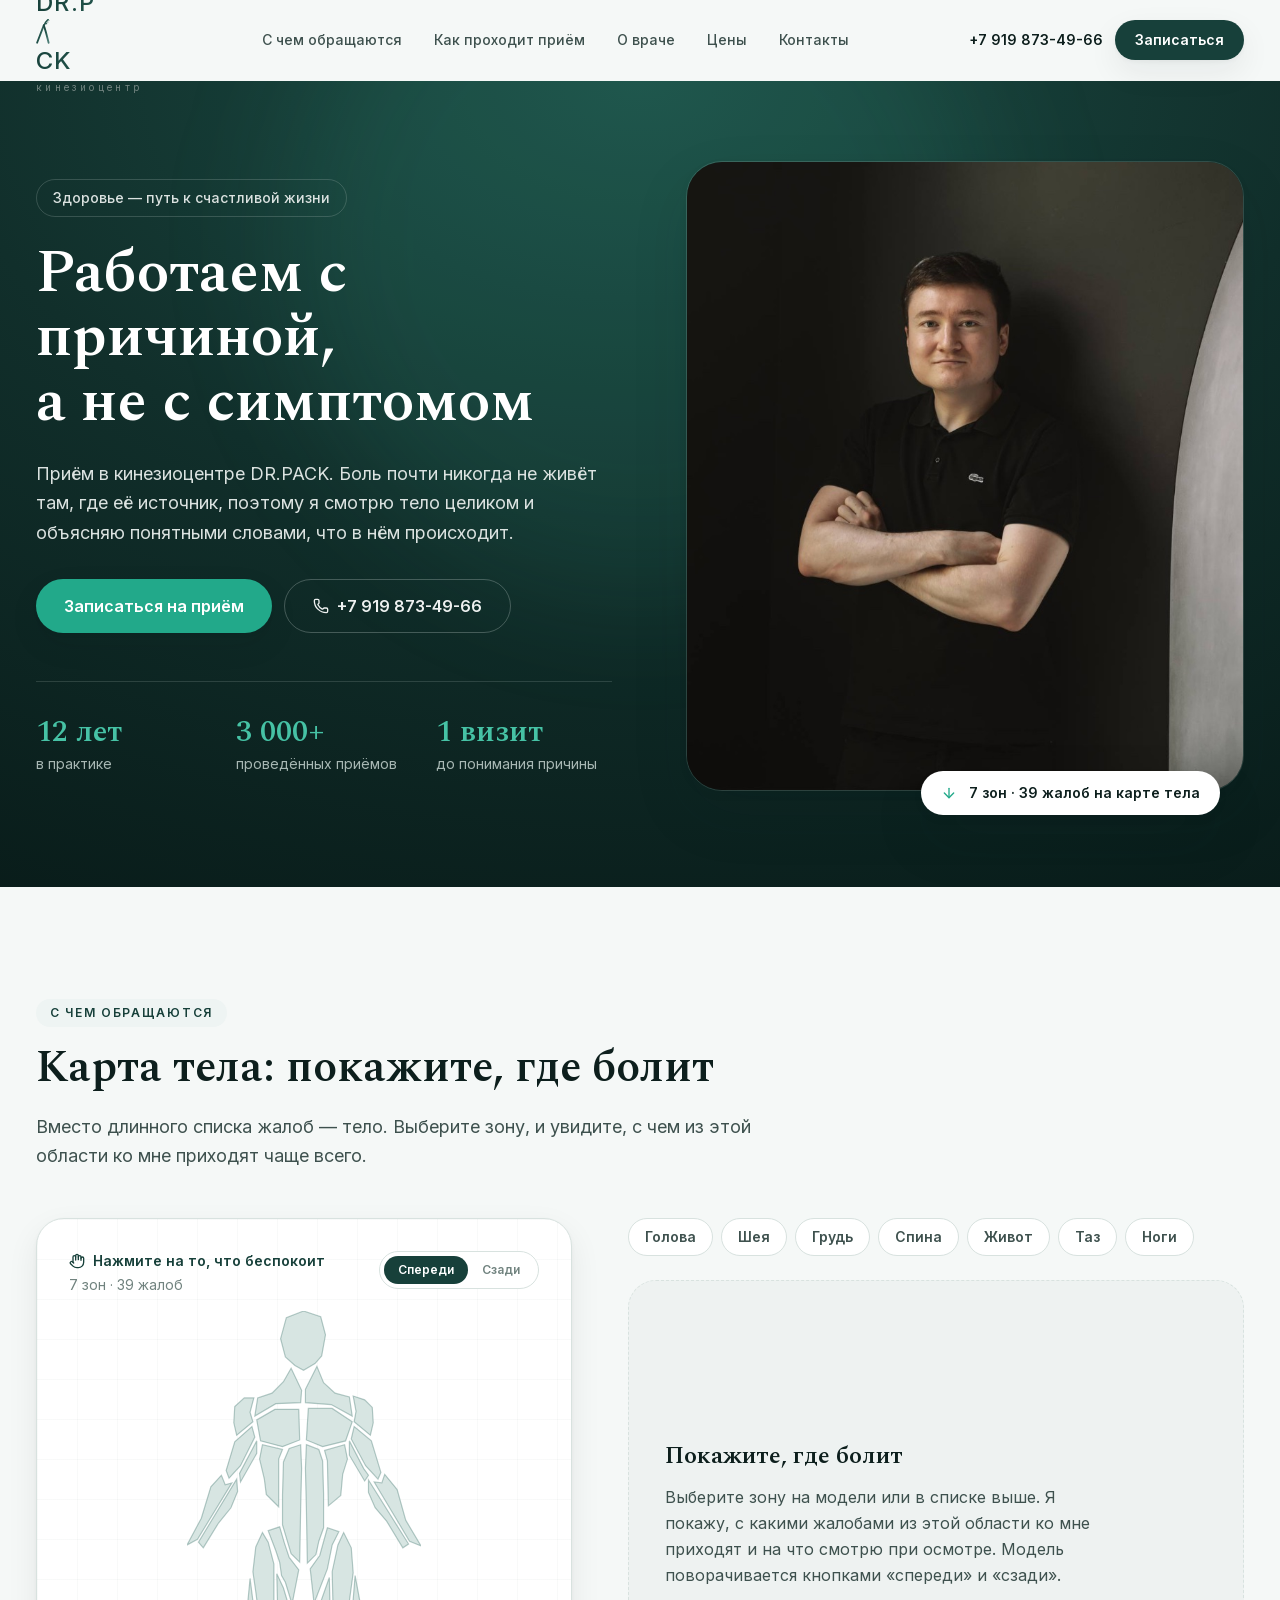
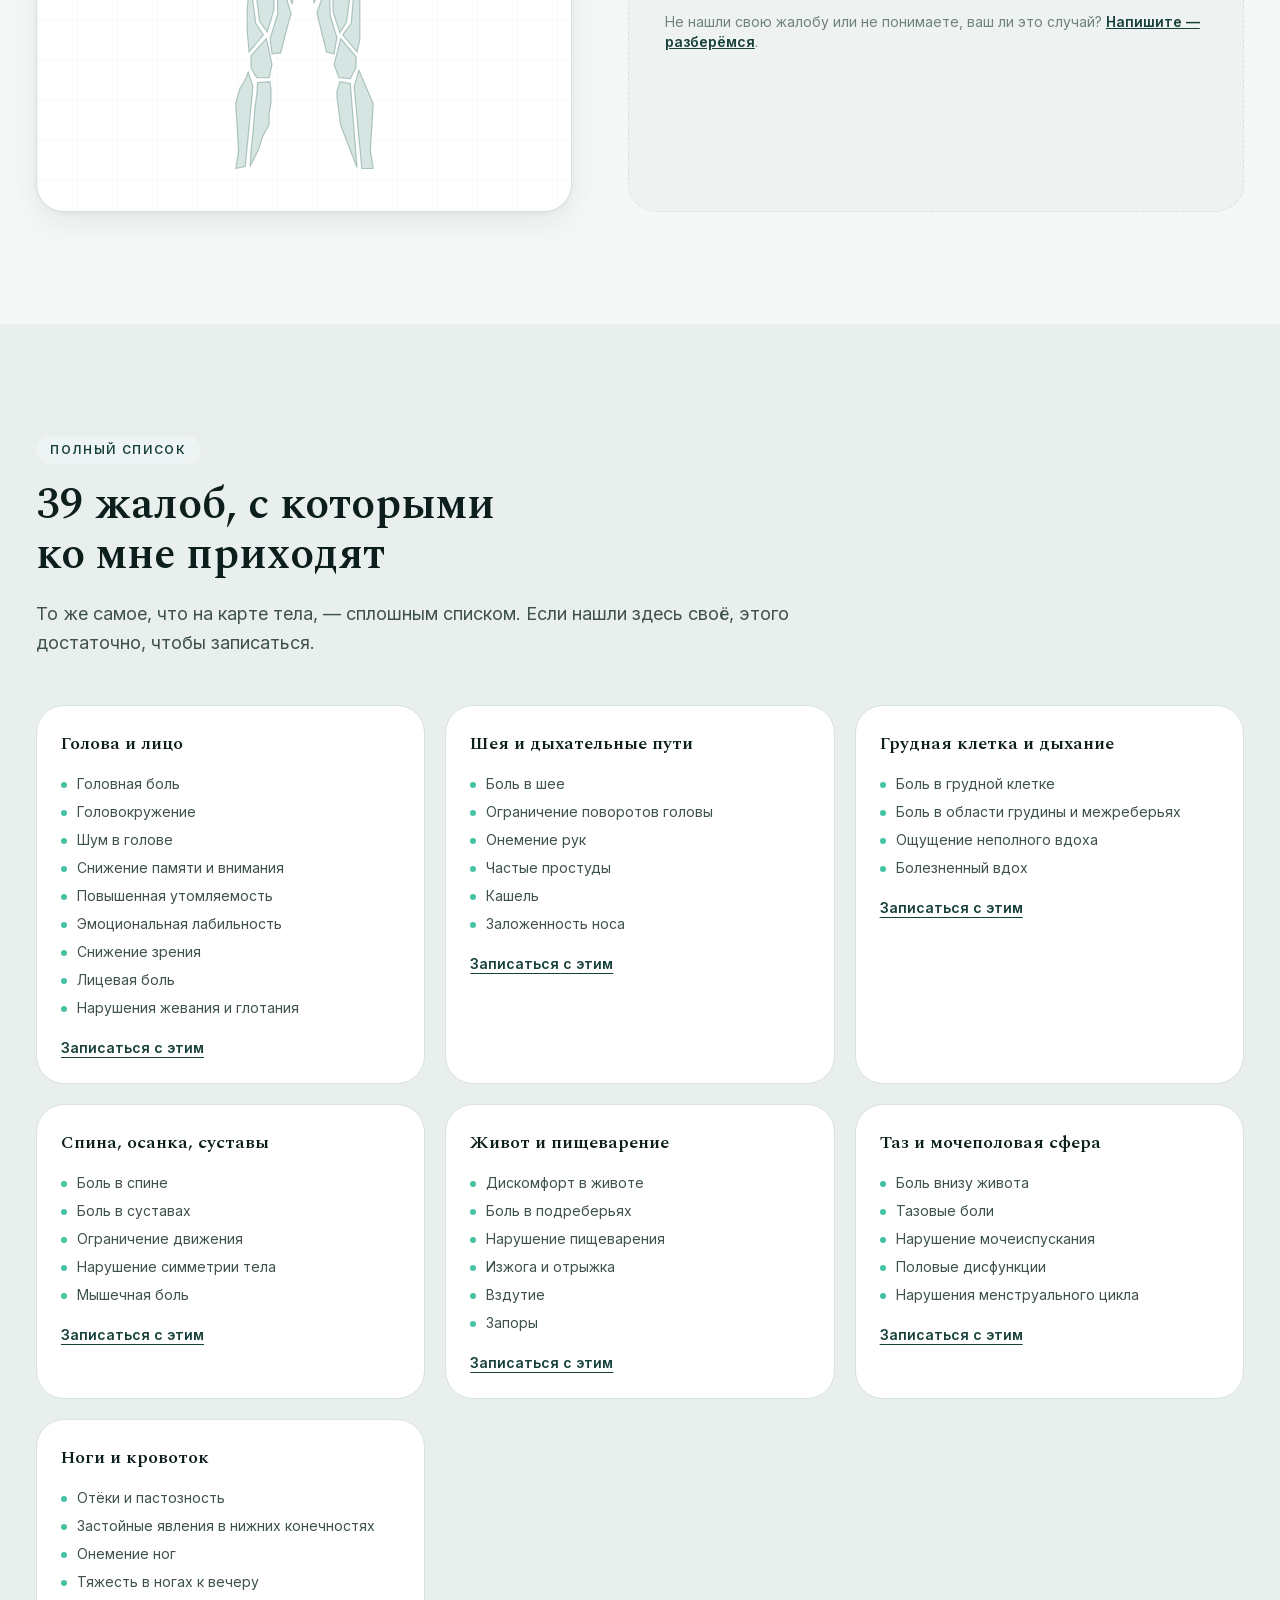
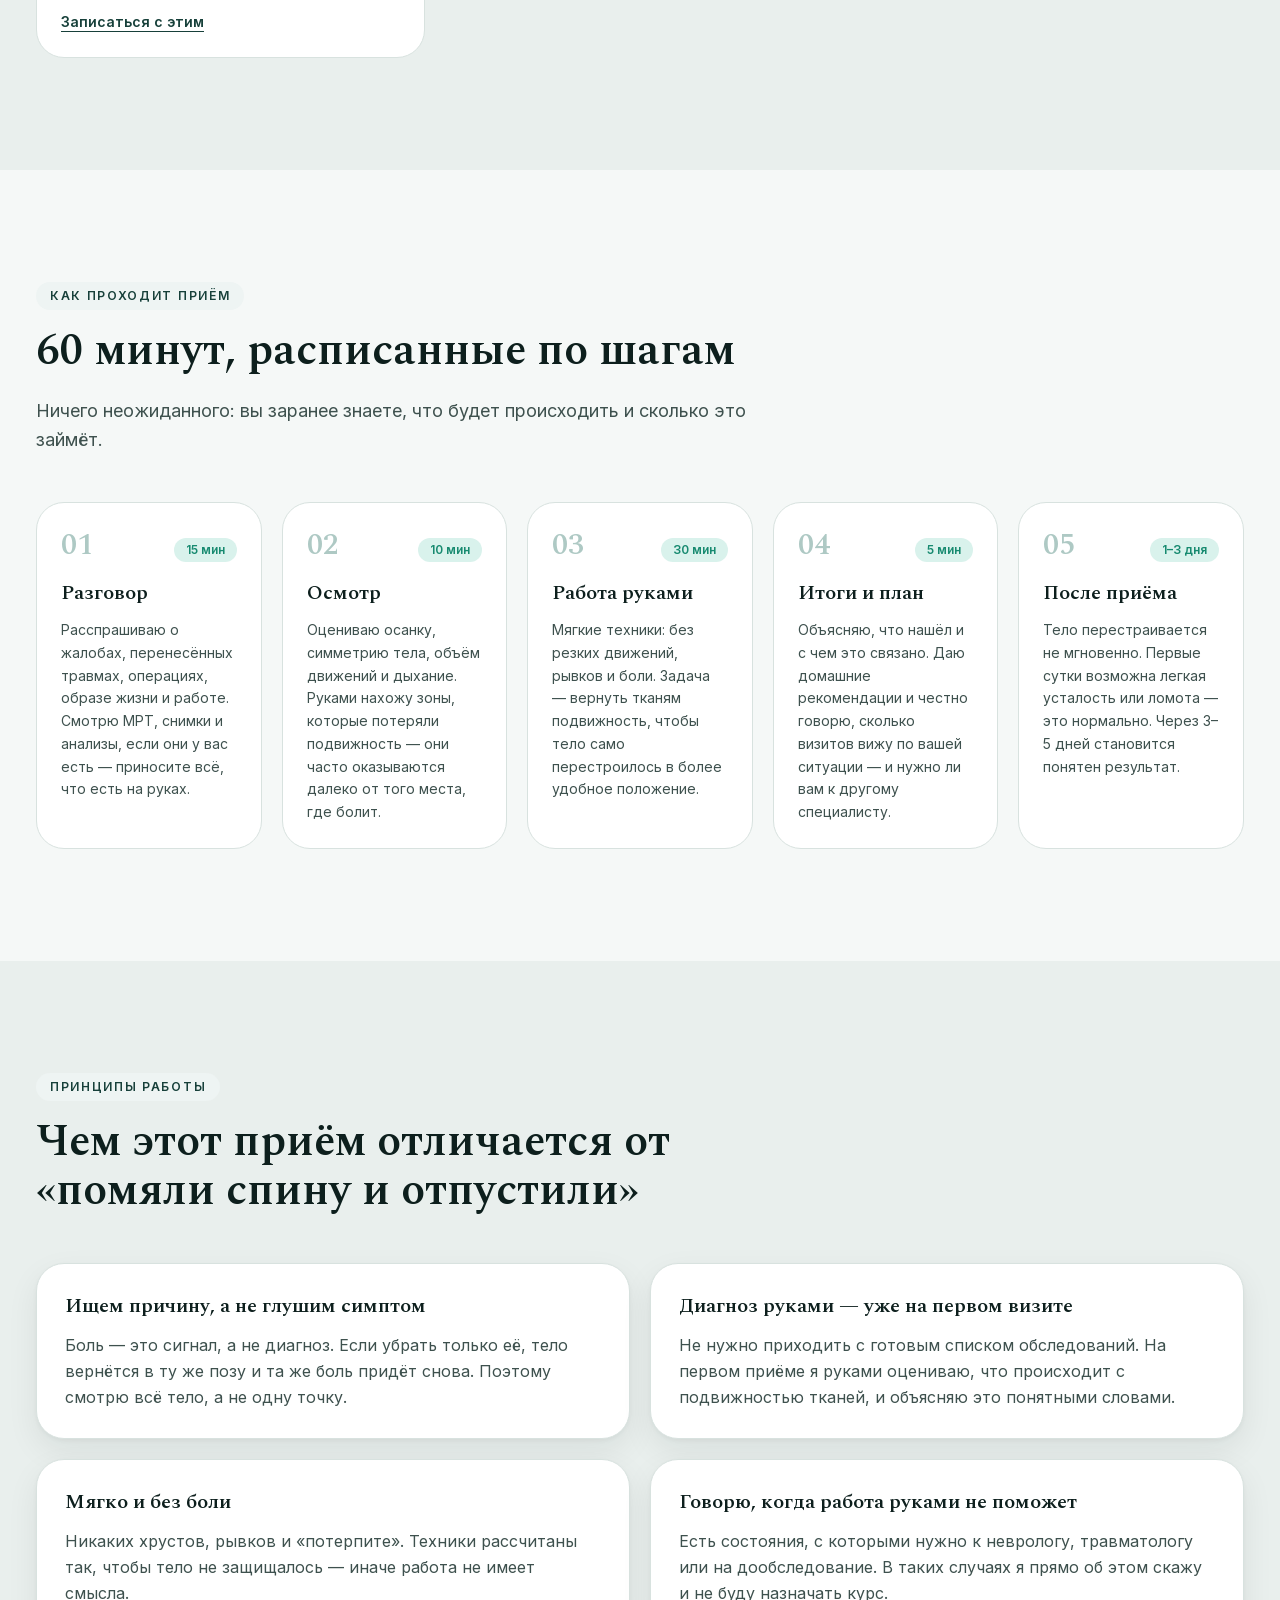
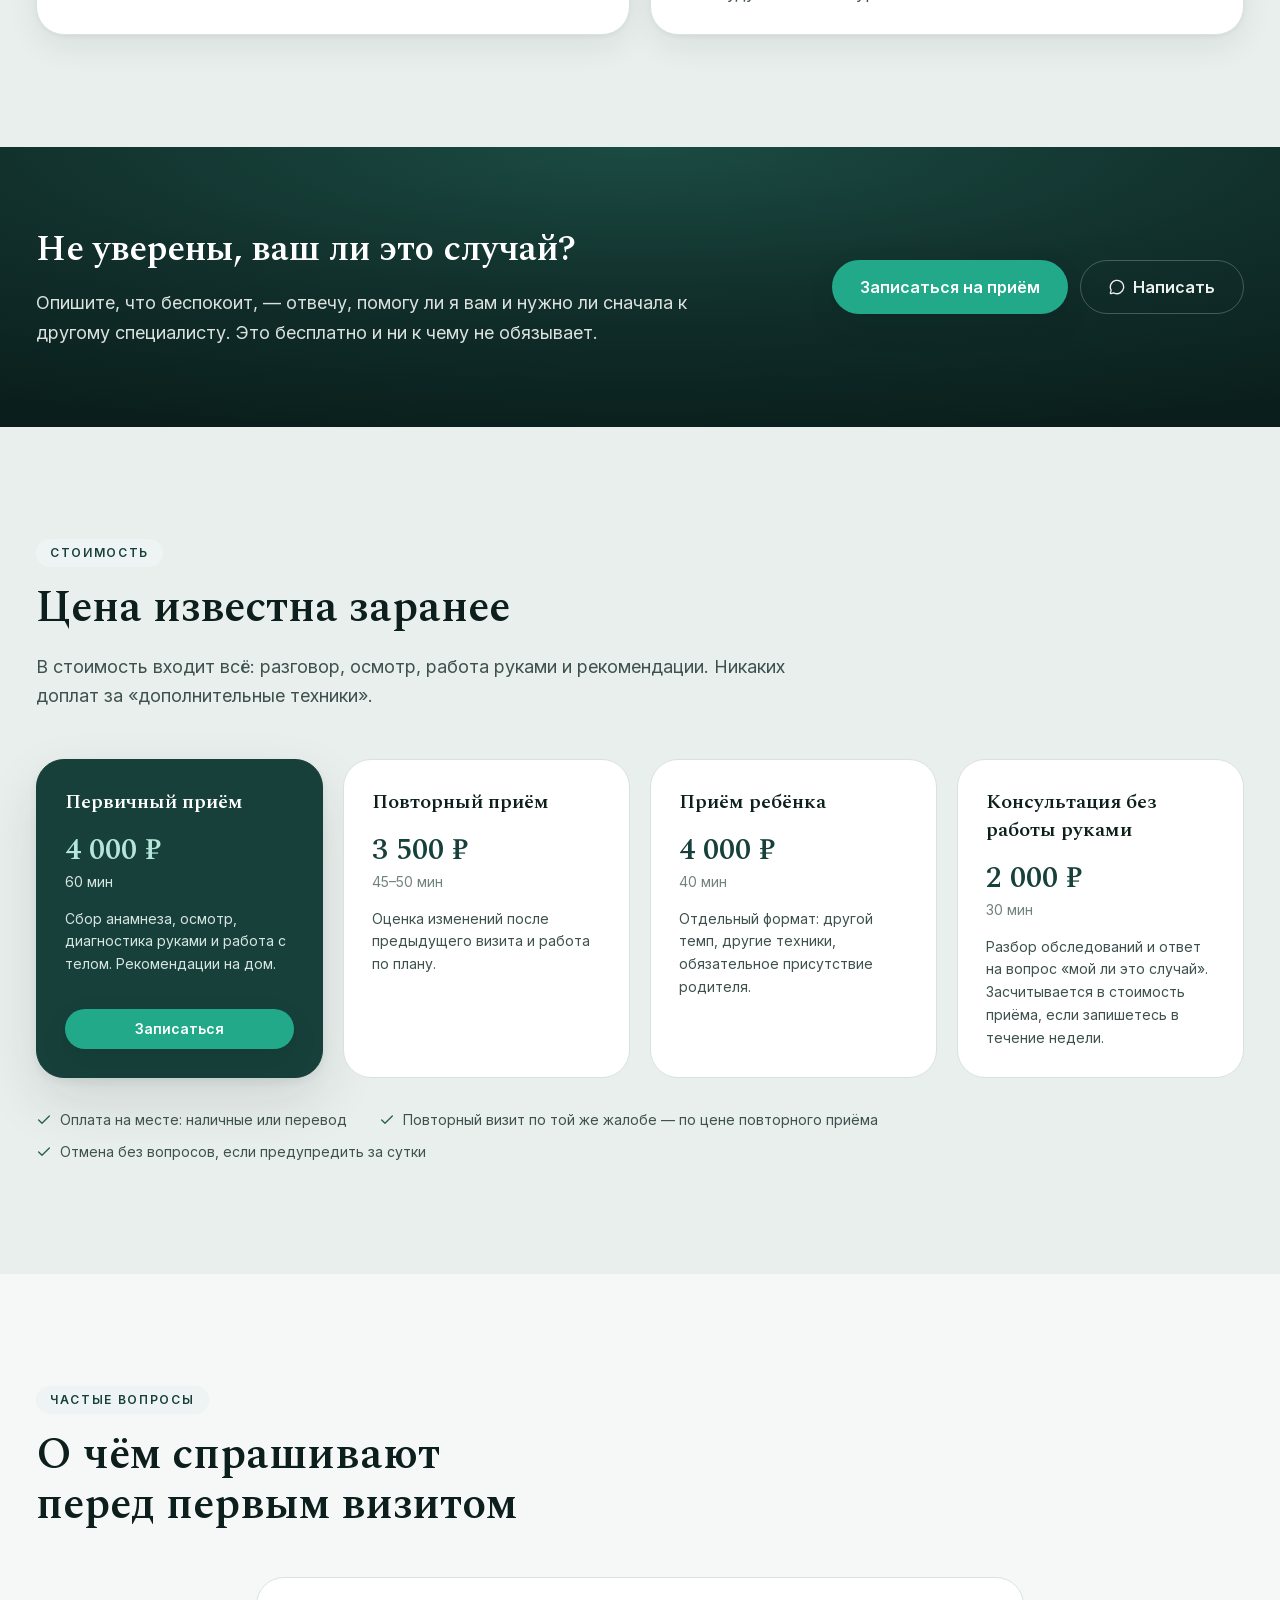
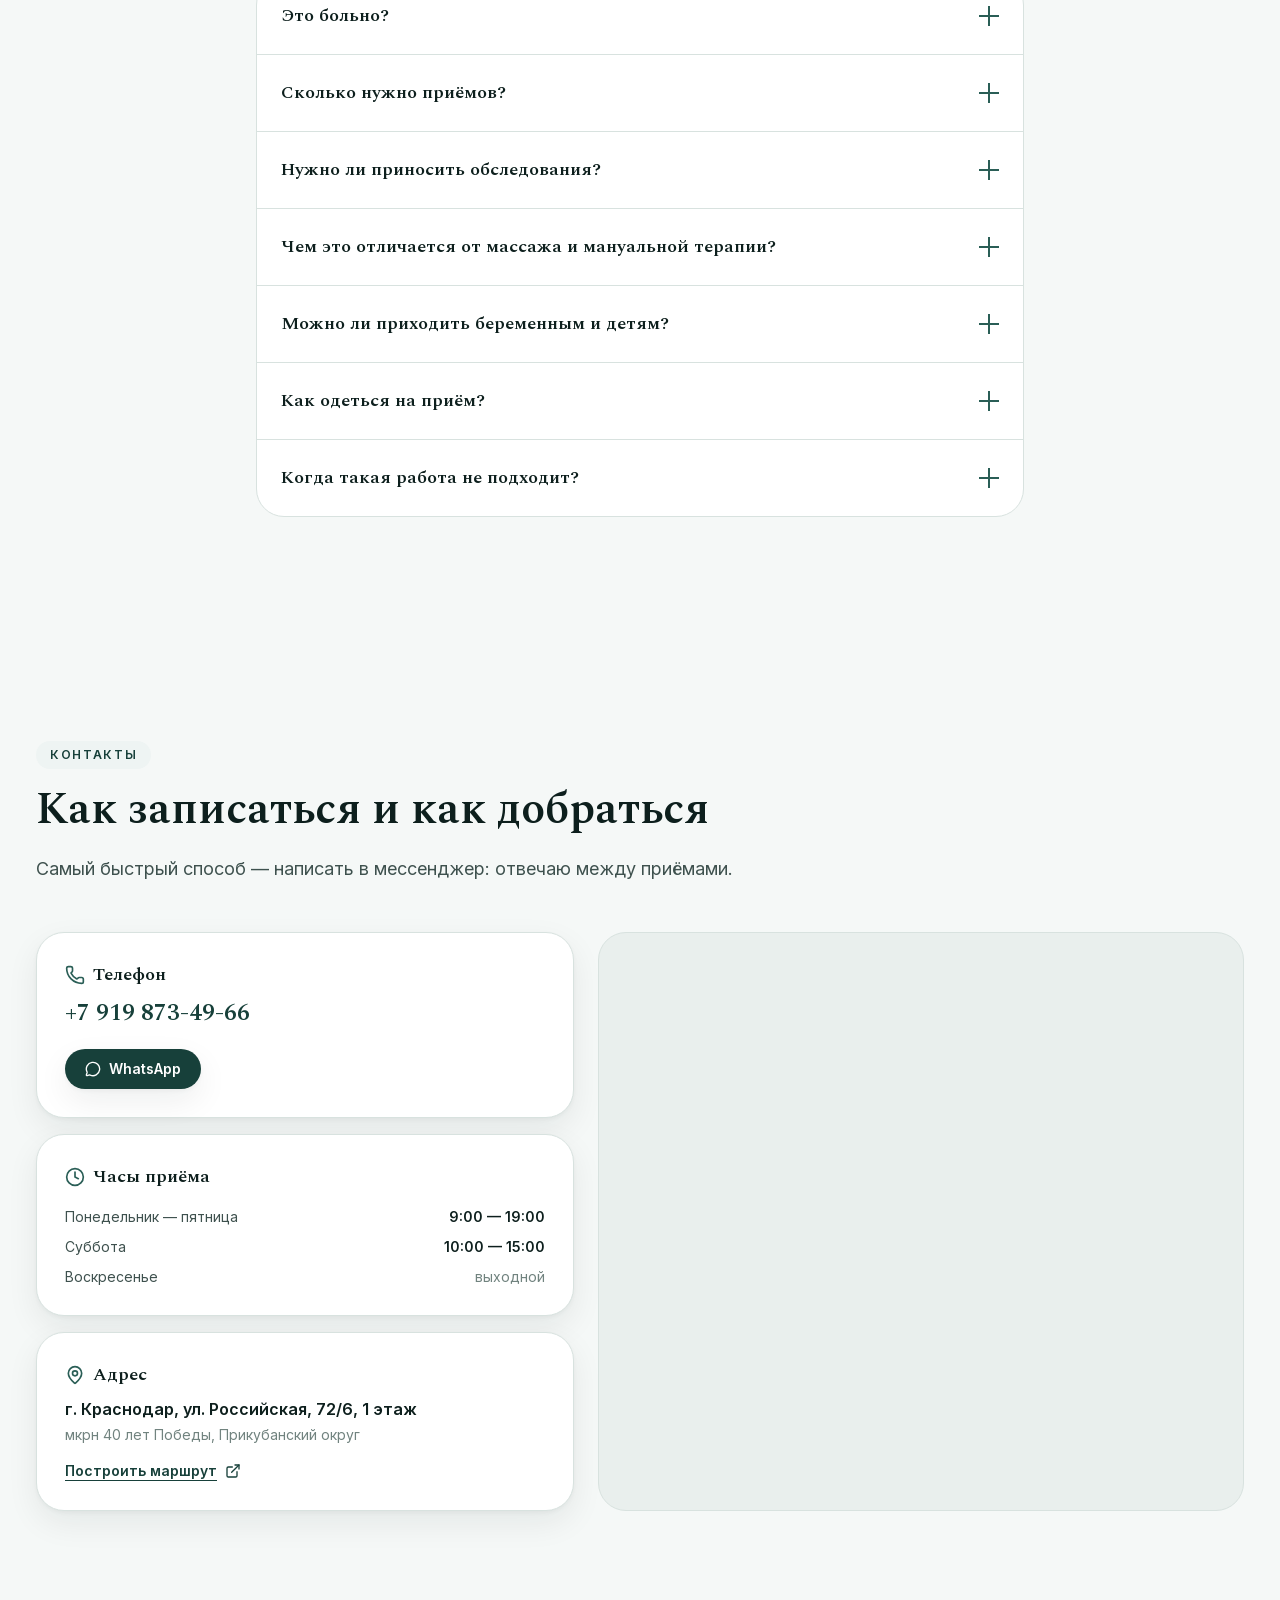
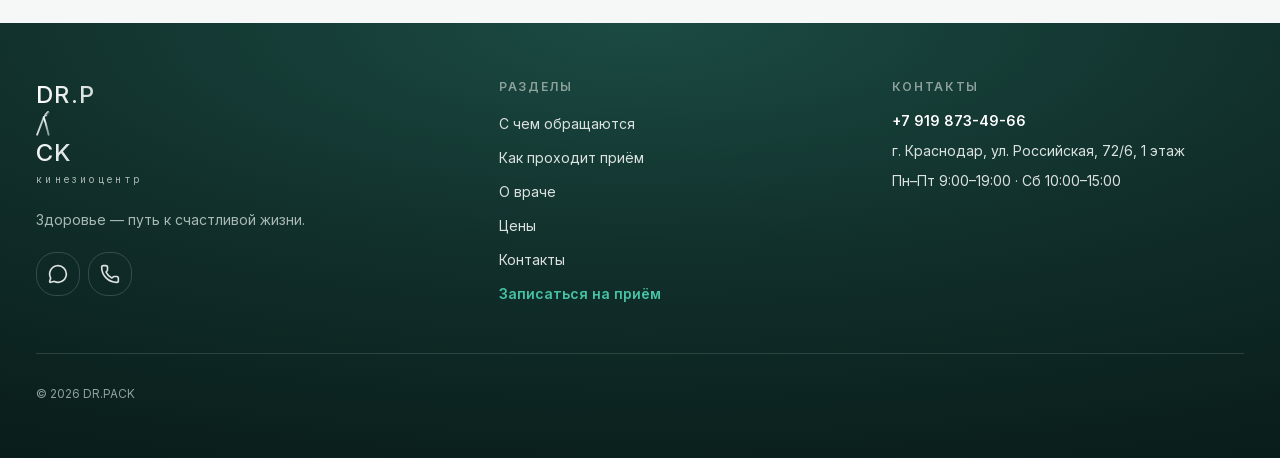
==== commit 2a6eea98: "Логотип: позвоночник встроен в букву A, как на фирменном знаке" ====
--- a/index.html
+++ b/index.html
@@ -1 +1 @@
-<!DOCTYPE html><html lang="ru" class="-E-zpq_variable ZHbxpG_variable"><head><meta charSet="utf-8"/><meta name="viewport" content="width=device-width, initial-scale=1"/><link rel="preload" href="/_next/static/media/04f0444416d8fbc0-s.p.0lwu3izqcp-2k.woff2" as="font" crossorigin="" type="font/woff2"/><link rel="preload" href="/_next/static/media/07c7676b89ed2778-s.p.2bn3s6zvc0dyp.woff2" as="font" crossorigin="" type="font/woff2"/><link rel="preload" href="/_next/static/media/76b70a1dbe058eb5-s.p.1y4-pdgsjb-pw.woff2" as="font" crossorigin="" type="font/woff2"/><link rel="preload" href="/_next/static/media/8d3a19011ee541c1-s.p.08rc2-5ev0bam.woff2" as="font" crossorigin="" type="font/woff2"/><link rel="preload" href="/_next/static/media/9d01140c91ee05f7-s.p.0m24nhe3bmgar.woff2" as="font" crossorigin="" type="font/woff2"/><link rel="preload" href="/_next/static/media/b797e5ffd7c221fd-s.p.22lmd_hefg6uf.woff2" as="font" crossorigin="" type="font/woff2"/><link rel="preload" href="/_next/static/media/bf437a77ed573b5f-s.p.42kv-xe2onlt1.woff2" as="font" crossorigin="" type="font/woff2"/><link rel="preload" href="/_next/static/media/d249cc0522eaee86-s.p.14m4o5_2f2tnm.woff2" as="font" crossorigin="" type="font/woff2"/><link rel="preload" as="image" href="/photo/doctor.jpg"/><link rel="stylesheet" href="/_next/static/chunks/1xqa5gwbkknfa.css" data-precedence="next"/><link rel="preload" as="script" fetchPriority="low" href="/_next/static/chunks/1ckvzn7sfprko.js"/><script src="/_next/static/chunks/2r4s4h5xul1n-.js" async=""></script><script src="/_next/static/chunks/216iyidhmrh3u.js" async=""></script><script src="/_next/static/chunks/1kb4dcqdypxx7.js" async=""></script><script src="/_next/static/chunks/turbopack-3-ry682tkyiqk.js" async=""></script><script src="/_next/static/chunks/2fxwe-yhusgb1.js" async=""></script><script src="/_next/static/chunks/0g2z1xlp3tcaz.js" async=""></script><script src="/_next/static/chunks/152nuogneic2a.js" async=""></script><script src="/_next/static/chunks/2heekuifo7-y5.js" async=""></script><meta name="next-size-adjust" content=""/><meta name="theme-color" content="#f5f8f7"/><title>DR.PACK — кинезиоцентр: приём, запись, цены</title><meta name="description" content="Кинезиоцентр DR.PACK: головные боли, боль в спине и шее, нарушения дыхания и пищеварения, тазовые боли, отёки. Диагностика руками на первом визите, запись в WhatsApp или Telegram."/><meta name="keywords" content="кинезиоцентр,кинезиотерапия,DR.PACK,доктор Пак,боль в спине,головные боли,мануальная терапия,работа с телом для ребёнка"/><meta name="robots" content="noindex, nofollow"/><link rel="canonical" href="https://drpack-med.github.io/"/><meta property="og:title" content="DR.PACK — кинезиоцентр"/><meta property="og:description" content="Кинезиоцентр DR.PACK: головные боли, боль в спине и шее, нарушения дыхания и пищеварения, тазовые боли, отёки. Диагностика руками на первом визите, запись в WhatsApp или Telegram."/><meta property="og:url" content="https://drpack-med.github.io/"/><meta property="og:site_name" content="DR.PACK"/><meta property="og:locale" content="ru_RU"/><meta property="og:type" content="website"/><meta name="twitter:card" content="summary"/><meta name="twitter:title" content="DR.PACK — кинезиоцентр"/><meta name="twitter:description" content="Кинезиоцентр DR.PACK: головные боли, боль в спине и шее, нарушения дыхания и пищеварения, тазовые боли, отёки. Диагностика руками на первом визите, запись в WhatsApp или Telegram."/><link rel="icon" href="/icon.svg?icon.3fhab57_ql8y9.svg" sizes="any" type="image/svg+xml"/><script src="/_next/static/chunks/0cz1d0mv5g_q7.js" noModule=""></script></head><body class="min-h-dvh antialiased"><div hidden=""><!--$--><!--/$--></div><a href="#main" class="sr-only focus:not-sr-only focus:fixed focus:top-4 focus:left-4 focus:z-100 focus:rounded-full focus:bg-brand-600 focus:px-5 focus:py-3 focus:font-semibold focus:text-white">Перейти к содержанию</a><header class="sticky top-0 z-50 border-b bg-paper/92 backdrop-blur transition border-transparent"><div class="container-page flex h-20 items-center justify-between gap-4"><a class="group inline-flex items-center gap-3 " aria-label="DR.PACK — кинезиоцентр, на главную" href="/"><span class="bg-logo flex size-11 items-center justify-center rounded-xl2 transition "><svg viewBox="0 0 24 24" class="size-7" aria-hidden="true"><path d="M15.4 3.2c-1.6 2.6-1.1 4.4-2.6 6.4-1.6 2.1-3 2.8-3.6 5-.6 2.2.4 3.6-.8 6.2" fill="none" stroke="currentColor" stroke-width="2.1" stroke-linecap="round" class="text-silver-100"></path><circle cx="16.6" cy="7.4" r="1" class="fill-silver-400"></circle><circle cx="17.8" cy="5.2" r="0.8" class="fill-silver-400"></circle><circle cx="18.7" cy="3.3" r="0.6" class="fill-silver-500"></circle></svg></span><span class="leading-tight"><span class="block text-xl font-bold tracking-[0.04em] text-ink">DR.PACK</span><span class="block text-[0.72rem] tracking-[0.22em] text-ink-50">кинезиоцентр</span></span></a><nav class="hidden items-center gap-1 lg:flex"><a class="rounded-full px-3.5 py-2 text-sm font-medium text-ink-70 transition hover:bg-brand-50 hover:text-brand-700" href="/#karta-tela">С чем обращаются</a><a class="rounded-full px-3.5 py-2 text-sm font-medium text-ink-70 transition hover:bg-brand-50 hover:text-brand-700" href="/#priem">Как проходит приём</a><a class="rounded-full px-3.5 py-2 text-sm font-medium text-ink-70 transition hover:bg-brand-50 hover:text-brand-700" href="/o-vrache/">О враче</a><a class="rounded-full px-3.5 py-2 text-sm font-medium text-ink-70 transition hover:bg-brand-50 hover:text-brand-700" href="/ceny/">Цены</a><a class="rounded-full px-3.5 py-2 text-sm font-medium text-ink-70 transition hover:bg-brand-50 hover:text-brand-700" href="/kontakty/">Контакты</a></nav><div class="hidden items-center gap-3 lg:flex"><a href="tel:+79198734966" class="text-sm font-semibold text-ink transition hover:text-brand-600">+7 919 873-49-66</a><a class="inline-flex items-center justify-center gap-2 rounded-full font-semibold transition focus-visible:ring-2 focus-visible:ring-accent-500 focus-visible:ring-offset-2 focus-visible:ring-offset-paper focus-visible:outline-none disabled:cursor-not-allowed disabled:opacity-50 bg-brand-600 text-white shadow-soft hover:bg-brand-700 px-5 py-2.5 text-sm " href="/zapis/">Записаться</a></div><button type="button" aria-label="Открыть меню" aria-expanded="false" class="flex size-11 items-center justify-center rounded-xl2 border border-line bg-white text-ink lg:hidden"><svg xmlns="http://www.w3.org/2000/svg" width="24" height="24" viewBox="0 0 24 24" fill="none" stroke="currentColor" stroke-width="2" stroke-linecap="round" stroke-linejoin="round" class="lucide lucide-menu size-5" aria-hidden="true"><path d="M4 5h16"></path><path d="M4 12h16"></path><path d="M4 19h16"></path></svg></button></div></header><main id="main" class="pb-20 lg:pb-0"><section class="bg-logo relative overflow-hidden pt-14 pb-16 sm:pt-16 lg:pt-20 lg:pb-24"><div class="pointer-events-none absolute -top-48 left-1/2 size-[44rem] -translate-x-1/2 rounded-full bg-accent-400/10 blur-3xl" aria-hidden="true"></div><div class="container-page relative grid items-center gap-12 lg:grid-cols-[1.05fr_1fr] lg:gap-16"><div><p class="inline-flex items-center gap-2 rounded-full border border-silver-400/25 px-4 py-2 text-sm font-medium text-silver-200">Здоровье — путь к счастливой жизни</p><h1 class="mt-6 font-display text-4xl leading-[1.08] font-semibold text-balance text-white sm:text-5xl lg:text-6xl">Работаем с причиной,<br/>а не с симптомом</h1><p class="mt-6 max-w-xl text-lg leading-relaxed text-silver-200">Приём в кинезиоцентре <!-- -->DR.PACK<!-- -->. Боль почти никогда не живёт там, где её источник, поэтому я смотрю тело целиком и объясняю понятными словами, что в нём происходит.</p><div class="mt-8 flex flex-col gap-3 sm:flex-row"><a class="inline-flex items-center justify-center gap-2 rounded-full font-semibold transition focus-visible:ring-2 focus-visible:ring-accent-500 focus-visible:ring-offset-2 focus-visible:ring-offset-paper focus-visible:outline-none disabled:cursor-not-allowed disabled:opacity-50 bg-accent-500 text-white shadow-soft hover:bg-accent-600 px-7 py-3.5 text-base " href="/zapis/">Записаться на приём</a><a href="tel:+79198734966" class="inline-flex items-center justify-center gap-2 rounded-full font-semibold transition focus-visible:ring-2 focus-visible:ring-accent-500 focus-visible:ring-offset-2 focus-visible:ring-offset-paper focus-visible:outline-none disabled:cursor-not-allowed disabled:opacity-50 border border-silver-400/35 text-silver-100 hover:border-silver-200 hover:text-white px-7 py-3.5 text-base "><svg xmlns="http://www.w3.org/2000/svg" width="24" height="24" viewBox="0 0 24 24" fill="none" stroke="currentColor" stroke-width="2" stroke-linecap="round" stroke-linejoin="round" class="lucide lucide-phone size-4" aria-hidden="true"><path d="M13.832 16.568a1 1 0 0 0 1.213-.303l.355-.465A2 2 0 0 1 17 15h3a2 2 0 0 1 2 2v3a2 2 0 0 1-2 2A18 18 0 0 1 2 4a2 2 0 0 1 2-2h3a2 2 0 0 1 2 2v3a2 2 0 0 1-.8 1.6l-.468.351a1 1 0 0 0-.292 1.233 14 14 0 0 0 6.392 6.384"></path></svg>+7 919 873-49-66</a></div><dl class="mt-12 grid max-w-xl grid-cols-3 gap-6 border-t border-silver-400/20 pt-8"><div><dt class="font-display text-2xl font-semibold text-accent-400 sm:text-3xl">12 лет</dt><dd class="mt-1 text-sm leading-snug text-silver-400">в практике</dd></div><div><dt class="font-display text-2xl font-semibold text-accent-400 sm:text-3xl">3 000+</dt><dd class="mt-1 text-sm leading-snug text-silver-400">проведённых приёмов</dd></div><div><dt class="font-display text-2xl font-semibold text-accent-400 sm:text-3xl">1 визит</dt><dd class="mt-1 text-sm leading-snug text-silver-400">до понимания причины</dd></div></dl></div><div class="relative"><div class="relative overflow-hidden rounded-xl4 border border-silver-400/20 shadow-lift"><img alt="DR.PACK — кинезиоцентр" width="800" height="903" decoding="async" data-nimg="1" class="h-full w-full object-cover" style="color:transparent" src="/photo/doctor.jpg"/></div><a href="#karta-tela" class="absolute -bottom-6 left-1/2 flex -translate-x-1/2 items-center gap-3 rounded-full bg-white px-5 py-3 text-sm font-semibold text-ink shadow-lift transition hover:text-accent-600 sm:left-auto sm:right-6 sm:translate-x-0"><svg xmlns="http://www.w3.org/2000/svg" width="24" height="24" viewBox="0 0 24 24" fill="none" stroke="currentColor" stroke-width="2" stroke-linecap="round" stroke-linejoin="round" class="lucide lucide-arrow-down size-4 text-accent-500" aria-hidden="true"><path d="M12 5v14"></path><path d="m19 12-7 7-7-7"></path></svg>7 зон<!-- --> ·<!-- --> <!-- -->39 жалоб<!-- --> на карте тела</a></div></div></section><section id="karta-tela" class="bg-paper py-16 sm:py-20 lg:py-28 "><div class="container-page"><header class="max-w-3xl"><p class="mb-4 inline-flex items-center gap-2 rounded-full px-3.5 py-1.5 text-xs font-semibold tracking-[0.14em] uppercase bg-brand-50 text-brand-600">С чем обращаются</p><h2 class="font-display text-3xl leading-[1.12] font-semibold text-balance sm:text-4xl lg:text-[2.75rem] text-ink">Карта тела: покажите, где болит</h2><p class="mt-5 text-lg leading-relaxed text-ink-70">Вместо длинного списка жалоб — тело. Выберите зону, и увидите, с чем из этой области ко мне приходят чаще всего.</p></header><div class="mt-12"><div class="grid gap-8 lg:grid-cols-[minmax(0,1fr)_minmax(0,1.15fr)] lg:gap-14"><div class="relative overflow-hidden rounded-xl3 border border-line bg-white p-6 shadow-soft sm:p-8"><div class="bg-chart pointer-events-none absolute inset-0 opacity-60"></div><div class="relative mb-4 flex flex-wrap items-start justify-between gap-4"><div><p class="flex items-center gap-2 text-sm font-semibold text-brand-600"><svg xmlns="http://www.w3.org/2000/svg" width="24" height="24" viewBox="0 0 24 24" fill="none" stroke="currentColor" stroke-width="2" stroke-linecap="round" stroke-linejoin="round" class="lucide lucide-hand size-4" aria-hidden="true"><path d="M18 11V6a2 2 0 0 0-2-2a2 2 0 0 0-2 2"></path><path d="M14 10V4a2 2 0 0 0-2-2a2 2 0 0 0-2 2v2"></path><path d="M10 10.5V6a2 2 0 0 0-2-2a2 2 0 0 0-2 2v8"></path><path d="M18 8a2 2 0 1 1 4 0v6a8 8 0 0 1-8 8h-2c-2.8 0-4.5-.86-5.99-2.34l-3.6-3.6a2 2 0 0 1 2.83-2.82L7 15"></path></svg>Нажмите на то, что беспокоит</p><p class="mt-1 text-sm text-ink-50">7 зон<!-- --> · <!-- -->39 жалоб</p></div><div class="flex rounded-full border border-line bg-white p-1"><button type="button" aria-pressed="true" class="rounded-full px-3.5 py-1.5 text-xs font-semibold transition bg-brand-600 text-white">Спереди</button><button type="button" aria-pressed="false" class="rounded-full px-3.5 py-1.5 text-xs font-semibold transition text-ink-50 hover:text-ink">Сзади</button></div></div><svg viewBox="0 0 100 200" class="relative mx-auto block h-[clamp(22rem,52vh,34rem)] w-auto" aria-hidden="true" focusable="false"><polygon points="51.84 41.63 51.02 55.1 57.96 57.96 67.76 55.51 70.61 47.35 62.04 41.63" stroke-width="0.5" class="zone-path fill-brand-100 stroke-brand-400/40"></polygon><polygon points="29.8 46.53 31.43 55.51 40.82 57.96 48.16 55.1 47.76 42.04 37.55 42.04" stroke-width="0.5" class="zone-path fill-brand-100 stroke-brand-400/40"></polygon><polygon points="68.57 63.27 67.35 57.14 58.78 59.59 60 64.08 60.41 83.27 65.71 78.78 66.53 69.8" stroke-width="0.5" class="zone-path fill-brand-100 stroke-brand-400/40"></polygon><polygon points="33.88 78.37 33.06 71.84 31.02 63.27 32.24 57.14 40.82 59.18 39.18 63.27 39.18 83.67" stroke-width="0.5" class="zone-path fill-brand-100 stroke-brand-400/40"></polygon><polygon points="56.33 59.18 57.96 64.08 58.37 77.96 58.37 92.65 56.33 98.37 55.1 104.08 51.43 107.76 51.02 84.49 50.61 67.35 51.02 57.14" stroke-width="0.5" class="zone-path fill-brand-100 stroke-brand-400/40"></polygon><polygon points="43.67 58.78 48.57 57.14 48.98 67.35 48.57 84.49 48.16 107.35 44.49 103.67 40.82 91.43 40.82 78.37 41.22 64.49" stroke-width="0.5" class="zone-path fill-brand-100 stroke-brand-400/40"></polygon><polygon points="16.73 68.16 17.96 71.43 22.86 66.12 28.98 53.88 27.76 49.39 20.41 55.92" stroke-width="0.5" class="zone-path fill-brand-100 stroke-brand-400/40"></polygon><polygon points="71.43 49.39 70.2 54.69 76.33 66.12 81.63 71.84 82.86 68.98 78.78 55.51" stroke-width="0.5" class="zone-path fill-brand-100 stroke-brand-400/40"></polygon><polygon points="69.39 55.51 69.39 61.63 75.92 72.65 77.55 70.2 75.51 67.35" stroke-width="0.5" class="zone-path fill-brand-100 stroke-brand-400/40"></polygon><polygon points="22.45 69.39 29.8 55.51 29.8 60.82 22.86 73.06" stroke-width="0.5" class="zone-path fill-brand-100 stroke-brand-400/40"></polygon><polygon points="55.51 23.67 50.61 33.47 50.61 39.18 61.63 40 70.61 44.9 69.39 36.73 63.27 35.1 58.37 30.61" stroke-width="0.5" class="zone-path fill-brand-100 stroke-brand-400/40"></polygon><polygon points="28.98 44.9 30.2 37.14 36.33 35.1 41.22 30.2 44.49 24.49 48.98 33.88 48.57 39.18 37.96 39.59" stroke-width="0.5" class="zone-path fill-brand-100 stroke-brand-400/40"></polygon><polygon points="78.37 53.06 79.59 47.76 79.18 41.22 75.92 37.96 71.02 36.33 72.24 42.86 71.43 47.35" stroke-width="0.5" class="zone-path fill-brand-100 stroke-brand-400/40"></polygon><polygon points="28.16 47.35 21.22 53.06 20 47.76 20.41 40.82 24.49 37.14 28.57 37.14 26.94 43.27" stroke-width="0.5" class="zone-path fill-brand-100 stroke-brand-400/40"></polygon><polygon points="42.45 2.86 40 11.84 42.04 19.59 46.12 23.27 49.8 25.31 54.69 22.45 57.55 19.18 59.18 10.2 57.14 2.45 49.8 0" stroke-width="0.5" class="zone-path fill-brand-100 stroke-brand-400/40"></polygon><polygon points="52.65 110.2 54.29 124.9 60 110.2 62.04 100 64.9 94.29 60 92.65 56.73 104.49" stroke-width="0.5" class="zone-path fill-brand-100 stroke-brand-400/40"></polygon><polygon points="47.76 110.61 44.9 125.31 42.04 115.92 40.41 113.06 39.59 107.35 37.96 102.45 34.69 93.88 39.59 92.24 41.63 99.18 43.67 105.31" stroke-width="0.5" class="zone-path fill-brand-100 stroke-brand-400/40"></polygon><polygon points="34.69 98.78 37.14 108.16 37.14 127.76 34.29 137.14 31.02 132.65 29.39 120 28.16 111.43 29.39 100.82 32.24 94.69" stroke-width="0.5" class="zone-path fill-brand-100 stroke-brand-400/40"></polygon><polygon points="63.27 105.71 64.49 100 66.94 94.69 70.2 101.22 71.02 111.84 68.16 133.06 65.31 137.55 62.45 128.57 62.04 111.43" stroke-width="0.5" class="zone-path fill-brand-100 stroke-brand-400/40"></polygon><polygon points="38.78 129.39 38.37 112.24 41.22 118.37 44.49 129.39 42.86 135.1 40 146.12 36.33 146.53 35.51 140" stroke-width="0.5" class="zone-path fill-brand-100 stroke-brand-400/40"></polygon><polygon points="59.59 145.71 55.51 128.98 60.82 113.88 61.22 130.2 64.08 139.59 62.86 146.53" stroke-width="0.5" class="zone-path fill-brand-100 stroke-brand-400/40"></polygon><polygon points="32.65 138.37 26.53 145.71 25.71 136.73 25.71 127.35 26.94 114.29 29.39 133.47" stroke-width="0.5" class="zone-path fill-brand-100 stroke-brand-400/40"></polygon><polygon points="71.84 113.06 73.88 124.08 73.88 140.41 72.65 145.71 66.53 138.37 70.2 133.47" stroke-width="0.5" class="zone-path fill-brand-100 stroke-brand-400/40"></polygon><polygon points="33.88 140 34.69 143.27 35.51 147.35 36.33 151.02 35.1 156.73 29.8 156.73 27.35 152.65 27.35 147.35 30.2 144.08" stroke-width="0.5" class="zone-path fill-brand-100 stroke-brand-400/40"></polygon><polygon points="65.71 140 72.24 147.76 72.24 152.24 69.8 157.14 64.9 156.73 62.86 151.02" stroke-width="0.5" class="zone-path fill-brand-100 stroke-brand-400/40"></polygon><polygon points="71.43 160.41 73.47 153.47 76.73 161.22 79.59 167.76 78.37 187.76 79.59 195.51 74.69 195.51" stroke-width="0.5" class="zone-path fill-brand-100 stroke-brand-400/40"></polygon><polygon points="24.9 194.69 27.76 164.9 28.16 160.41 26.12 154.29 24.9 157.55 22.45 161.63 20.82 167.76 22.04 188.16 20.82 195.51" stroke-width="0.5" class="zone-path fill-brand-100 stroke-brand-400/40"></polygon><polygon points="72.65 195.1 69.8 159.18 65.31 158.37 64.08 162.45 64.08 165.31 65.71 177.14" stroke-width="0.5" class="zone-path fill-brand-100 stroke-brand-400/40"></polygon><polygon points="35.51 158.37 35.92 162.45 35.92 166.94 35.1 172.24 35.1 176.73 32.24 182.04 30.61 187.35 26.94 194.69 27.35 187.76 28.16 180.41 28.57 175.51 28.98 169.8 29.8 164.08 30.2 158.78" stroke-width="0.5" class="zone-path fill-brand-100 stroke-brand-400/40"></polygon><polygon points="6.12 88.57 10.2 75.1 14.69 70.2 16.33 74.29 19.18 73.47 4.49 97.55 0 100" stroke-width="0.5" class="zone-path fill-brand-100 stroke-brand-400/40"></polygon><polygon points="84.49 69.8 83.27 73.47 80 73.06 95.1 98.37 100 100.41 93.47 89.39 89.8 76.33" stroke-width="0.5" class="zone-path fill-brand-100 stroke-brand-400/40"></polygon><polygon points="77.55 72.24 77.55 77.55 80.41 84.08 85.31 89.8 92.24 101.22 94.69 99.59" stroke-width="0.5" class="zone-path fill-brand-100 stroke-brand-400/40"></polygon><polygon points="6.94 101.22 13.47 90.61 18.78 84.08 21.63 77.14 21.22 71.84 4.9 98.78" stroke-width="0.5" class="zone-path fill-brand-100 stroke-brand-400/40"></polygon></svg></div><div class="flex flex-col"><div class="flex flex-wrap gap-2"><button type="button" aria-pressed="false" class="rounded-full border px-4 py-2 text-sm font-semibold transition focus-visible:ring-2 focus-visible:ring-accent-500 focus-visible:outline-none border-line bg-white text-ink-70 hover:border-accent-400 hover:text-ink">Голова</button><button type="button" aria-pressed="false" class="rounded-full border px-4 py-2 text-sm font-semibold transition focus-visible:ring-2 focus-visible:ring-accent-500 focus-visible:outline-none border-line bg-white text-ink-70 hover:border-accent-400 hover:text-ink">Шея</button><button type="button" aria-pressed="false" class="rounded-full border px-4 py-2 text-sm font-semibold transition focus-visible:ring-2 focus-visible:ring-accent-500 focus-visible:outline-none border-line bg-white text-ink-70 hover:border-accent-400 hover:text-ink">Грудь</button><button type="button" aria-pressed="false" class="rounded-full border px-4 py-2 text-sm font-semibold transition focus-visible:ring-2 focus-visible:ring-accent-500 focus-visible:outline-none border-line bg-white text-ink-70 hover:border-accent-400 hover:text-ink">Спина</button><button type="button" aria-pressed="false" class="rounded-full border px-4 py-2 text-sm font-semibold transition focus-visible:ring-2 focus-visible:ring-accent-500 focus-visible:outline-none border-line bg-white text-ink-70 hover:border-accent-400 hover:text-ink">Живот</button><button type="button" aria-pressed="false" class="rounded-full border px-4 py-2 text-sm font-semibold transition focus-visible:ring-2 focus-visible:ring-accent-500 focus-visible:outline-none border-line bg-white text-ink-70 hover:border-accent-400 hover:text-ink">Таз</button><button type="button" aria-pressed="false" class="rounded-full border px-4 py-2 text-sm font-semibold transition focus-visible:ring-2 focus-visible:ring-accent-500 focus-visible:outline-none border-line bg-white text-ink-70 hover:border-accent-400 hover:text-ink">Ноги</button></div><div class="mt-6 flex-1"><div class="flex h-full flex-col justify-center rounded-xl3 border border-dashed border-line bg-mist/60 p-7 sm:p-9" style="opacity:1"><h3 class="font-display text-2xl font-semibold text-ink">Покажите, где болит</h3><p class="mt-3 max-w-md text-base leading-relaxed text-ink-70">Выберите зону на модели или в списке выше. Я покажу, с какими жалобами из этой области ко мне приходят и на что смотрю при осмотре. Модель поворачивается кнопками «спереди» и «сзади».</p><p class="mt-6 text-sm text-ink-50">Не нашли свою жалобу или не понимаете, ваш ли это случай?<!-- --> <a class="font-semibold text-brand-600 underline" href="/zapis/">Напишите — разберёмся</a>.</p></div></div></div></div></div></div></section><section id="zhaloby" class="bg-mist py-16 sm:py-20 lg:py-28 "><div class="container-page"><header class="max-w-3xl"><p class="mb-4 inline-flex items-center gap-2 rounded-full px-3.5 py-1.5 text-xs font-semibold tracking-[0.14em] uppercase bg-brand-50 text-brand-600">Полный список</p><h2 class="font-display text-3xl leading-[1.12] font-semibold text-balance sm:text-4xl lg:text-[2.75rem] text-ink">39 жалоб, с которыми ко мне приходят</h2><p class="mt-5 text-lg leading-relaxed text-ink-70">То же самое, что на карте тела, — сплошным списком. Если нашли здесь своё, этого достаточно, чтобы записаться.</p></header><div class="mt-12"><div class="grid gap-5 md:grid-cols-2 lg:grid-cols-3"><article class="rounded-xl3 border border-line bg-white p-6"><h3 class="font-display text-lg font-semibold text-ink">Голова и лицо</h3><ul class="mt-4 space-y-2 text-sm text-ink-70"><li class="flex gap-2.5"><span class="mt-2 size-1.5 shrink-0 rounded-full bg-accent-400"></span>Головная боль</li><li class="flex gap-2.5"><span class="mt-2 size-1.5 shrink-0 rounded-full bg-accent-400"></span>Головокружение</li><li class="flex gap-2.5"><span class="mt-2 size-1.5 shrink-0 rounded-full bg-accent-400"></span>Шум в голове</li><li class="flex gap-2.5"><span class="mt-2 size-1.5 shrink-0 rounded-full bg-accent-400"></span>Снижение памяти и внимания</li><li class="flex gap-2.5"><span class="mt-2 size-1.5 shrink-0 rounded-full bg-accent-400"></span>Повышенная утомляемость</li><li class="flex gap-2.5"><span class="mt-2 size-1.5 shrink-0 rounded-full bg-accent-400"></span>Эмоциональная лабильность</li><li class="flex gap-2.5"><span class="mt-2 size-1.5 shrink-0 rounded-full bg-accent-400"></span>Снижение зрения</li><li class="flex gap-2.5"><span class="mt-2 size-1.5 shrink-0 rounded-full bg-accent-400"></span>Лицевая боль</li><li class="flex gap-2.5"><span class="mt-2 size-1.5 shrink-0 rounded-full bg-accent-400"></span>Нарушения жевания и глотания</li></ul><a class="mt-5 inline-block text-sm font-semibold text-brand-600 underline underline-offset-4 hover:text-brand-700" href="/zapis/?zone=head">Записаться с этим</a></article><article class="rounded-xl3 border border-line bg-white p-6"><h3 class="font-display text-lg font-semibold text-ink">Шея и дыхательные пути</h3><ul class="mt-4 space-y-2 text-sm text-ink-70"><li class="flex gap-2.5"><span class="mt-2 size-1.5 shrink-0 rounded-full bg-accent-400"></span>Боль в шее</li><li class="flex gap-2.5"><span class="mt-2 size-1.5 shrink-0 rounded-full bg-accent-400"></span>Ограничение поворотов головы</li><li class="flex gap-2.5"><span class="mt-2 size-1.5 shrink-0 rounded-full bg-accent-400"></span>Онемение рук</li><li class="flex gap-2.5"><span class="mt-2 size-1.5 shrink-0 rounded-full bg-accent-400"></span>Частые простуды</li><li class="flex gap-2.5"><span class="mt-2 size-1.5 shrink-0 rounded-full bg-accent-400"></span>Кашель</li><li class="flex gap-2.5"><span class="mt-2 size-1.5 shrink-0 rounded-full bg-accent-400"></span>Заложенность носа</li></ul><a class="mt-5 inline-block text-sm font-semibold text-brand-600 underline underline-offset-4 hover:text-brand-700" href="/zapis/?zone=neck">Записаться с этим</a></article><article class="rounded-xl3 border border-line bg-white p-6"><h3 class="font-display text-lg font-semibold text-ink">Грудная клетка и дыхание</h3><ul class="mt-4 space-y-2 text-sm text-ink-70"><li class="flex gap-2.5"><span class="mt-2 size-1.5 shrink-0 rounded-full bg-accent-400"></span>Боль в грудной клетке</li><li class="flex gap-2.5"><span class="mt-2 size-1.5 shrink-0 rounded-full bg-accent-400"></span>Боль в области грудины и межреберьях</li><li class="flex gap-2.5"><span class="mt-2 size-1.5 shrink-0 rounded-full bg-accent-400"></span>Ощущение неполного вдоха</li><li class="flex gap-2.5"><span class="mt-2 size-1.5 shrink-0 rounded-full bg-accent-400"></span>Болезненный вдох</li></ul><a class="mt-5 inline-block text-sm font-semibold text-brand-600 underline underline-offset-4 hover:text-brand-700" href="/zapis/?zone=chest">Записаться с этим</a></article><article class="rounded-xl3 border border-line bg-white p-6"><h3 class="font-display text-lg font-semibold text-ink">Спина, осанка, суставы</h3><ul class="mt-4 space-y-2 text-sm text-ink-70"><li class="flex gap-2.5"><span class="mt-2 size-1.5 shrink-0 rounded-full bg-accent-400"></span>Боль в спине</li><li class="flex gap-2.5"><span class="mt-2 size-1.5 shrink-0 rounded-full bg-accent-400"></span>Боль в суставах</li><li class="flex gap-2.5"><span class="mt-2 size-1.5 shrink-0 rounded-full bg-accent-400"></span>Ограничение движения</li><li class="flex gap-2.5"><span class="mt-2 size-1.5 shrink-0 rounded-full bg-accent-400"></span>Нарушение симметрии тела</li><li class="flex gap-2.5"><span class="mt-2 size-1.5 shrink-0 rounded-full bg-accent-400"></span>Мышечная боль</li></ul><a class="mt-5 inline-block text-sm font-semibold text-brand-600 underline underline-offset-4 hover:text-brand-700" href="/zapis/?zone=back">Записаться с этим</a></article><article class="rounded-xl3 border border-line bg-white p-6"><h3 class="font-display text-lg font-semibold text-ink">Живот и пищеварение</h3><ul class="mt-4 space-y-2 text-sm text-ink-70"><li class="flex gap-2.5"><span class="mt-2 size-1.5 shrink-0 rounded-full bg-accent-400"></span>Дискомфорт в животе</li><li class="flex gap-2.5"><span class="mt-2 size-1.5 shrink-0 rounded-full bg-accent-400"></span>Боль в подреберьях</li><li class="flex gap-2.5"><span class="mt-2 size-1.5 shrink-0 rounded-full bg-accent-400"></span>Нарушение пищеварения</li><li class="flex gap-2.5"><span class="mt-2 size-1.5 shrink-0 rounded-full bg-accent-400"></span>Изжога и отрыжка</li><li class="flex gap-2.5"><span class="mt-2 size-1.5 shrink-0 rounded-full bg-accent-400"></span>Вздутие</li><li class="flex gap-2.5"><span class="mt-2 size-1.5 shrink-0 rounded-full bg-accent-400"></span>Запоры</li></ul><a class="mt-5 inline-block text-sm font-semibold text-brand-600 underline underline-offset-4 hover:text-brand-700" href="/zapis/?zone=belly">Записаться с этим</a></article><article class="rounded-xl3 border border-line bg-white p-6"><h3 class="font-display text-lg font-semibold text-ink">Таз и мочеполовая сфера</h3><ul class="mt-4 space-y-2 text-sm text-ink-70"><li class="flex gap-2.5"><span class="mt-2 size-1.5 shrink-0 rounded-full bg-accent-400"></span>Боль внизу живота</li><li class="flex gap-2.5"><span class="mt-2 size-1.5 shrink-0 rounded-full bg-accent-400"></span>Тазовые боли</li><li class="flex gap-2.5"><span class="mt-2 size-1.5 shrink-0 rounded-full bg-accent-400"></span>Нарушение мочеиспускания</li><li class="flex gap-2.5"><span class="mt-2 size-1.5 shrink-0 rounded-full bg-accent-400"></span>Половые дисфункции</li><li class="flex gap-2.5"><span class="mt-2 size-1.5 shrink-0 rounded-full bg-accent-400"></span>Нарушения менструального цикла</li></ul><a class="mt-5 inline-block text-sm font-semibold text-brand-600 underline underline-offset-4 hover:text-brand-700" href="/zapis/?zone=pelvis">Записаться с этим</a></article><article class="rounded-xl3 border border-line bg-white p-6"><h3 class="font-display text-lg font-semibold text-ink">Ноги и кровоток</h3><ul class="mt-4 space-y-2 text-sm text-ink-70"><li class="flex gap-2.5"><span class="mt-2 size-1.5 shrink-0 rounded-full bg-accent-400"></span>Отёки и пастозность</li><li class="flex gap-2.5"><span class="mt-2 size-1.5 shrink-0 rounded-full bg-accent-400"></span>Застойные явления в нижних конечностях</li><li class="flex gap-2.5"><span class="mt-2 size-1.5 shrink-0 rounded-full bg-accent-400"></span>Онемение ног</li><li class="flex gap-2.5"><span class="mt-2 size-1.5 shrink-0 rounded-full bg-accent-400"></span>Тяжесть в ногах к вечеру</li></ul><a class="mt-5 inline-block text-sm font-semibold text-brand-600 underline underline-offset-4 hover:text-brand-700" href="/zapis/?zone=legs">Записаться с этим</a></article></div></div></div></section><section id="priem" class="bg-paper py-16 sm:py-20 lg:py-28 "><div class="container-page"><header class="max-w-3xl"><p class="mb-4 inline-flex items-center gap-2 rounded-full px-3.5 py-1.5 text-xs font-semibold tracking-[0.14em] uppercase bg-brand-50 text-brand-600">Как проходит приём</p><h2 class="font-display text-3xl leading-[1.12] font-semibold text-balance sm:text-4xl lg:text-[2.75rem] text-ink">60 минут, расписанные по шагам</h2><p class="mt-5 text-lg leading-relaxed text-ink-70">Ничего неожиданного: вы заранее знаете, что будет происходить и сколько это займёт.</p></header><div class="mt-12"><ol class="grid gap-5 sm:grid-cols-2 lg:grid-cols-5"><div style="opacity:0;transform:translateY(16px)"><li class="relative flex h-full flex-col rounded-xl3 border border-line bg-white p-6"><div class="flex items-baseline justify-between"><span class="font-display text-3xl font-semibold text-brand-200">01</span><span class="rounded-full bg-accent-100 px-3 py-1 text-xs font-semibold text-accent-600">15 мин</span></div><h3 class="mt-4 font-display text-xl font-semibold text-ink">Разговор</h3><p class="mt-3 text-sm leading-relaxed text-ink-70">Расспрашиваю о жалобах, перенесённых травмах, операциях, образе жизни и работе. Смотрю МРТ, снимки и анализы, если они у вас есть — приносите всё, что есть на руках.</p></li></div><div style="opacity:0;transform:translateY(16px)"><li class="relative flex h-full flex-col rounded-xl3 border border-line bg-white p-6"><div class="flex items-baseline justify-between"><span class="font-display text-3xl font-semibold text-brand-200">02</span><span class="rounded-full bg-accent-100 px-3 py-1 text-xs font-semibold text-accent-600">10 мин</span></div><h3 class="mt-4 font-display text-xl font-semibold text-ink">Осмотр</h3><p class="mt-3 text-sm leading-relaxed text-ink-70">Оцениваю осанку, симметрию тела, объём движений и дыхание. Руками нахожу зоны, которые потеряли подвижность — они часто оказываются далеко от того места, где болит.</p></li></div><div style="opacity:0;transform:translateY(16px)"><li class="relative flex h-full flex-col rounded-xl3 border border-line bg-white p-6"><div class="flex items-baseline justify-between"><span class="font-display text-3xl font-semibold text-brand-200">03</span><span class="rounded-full bg-accent-100 px-3 py-1 text-xs font-semibold text-accent-600">30 мин</span></div><h3 class="mt-4 font-display text-xl font-semibold text-ink">Работа руками</h3><p class="mt-3 text-sm leading-relaxed text-ink-70">Мягкие техники: без резких движений, рывков и боли. Задача — вернуть тканям подвижность, чтобы тело само перестроилось в более удобное положение.</p></li></div><div style="opacity:0;transform:translateY(16px)"><li class="relative flex h-full flex-col rounded-xl3 border border-line bg-white p-6"><div class="flex items-baseline justify-between"><span class="font-display text-3xl font-semibold text-brand-200">04</span><span class="rounded-full bg-accent-100 px-3 py-1 text-xs font-semibold text-accent-600">5 мин</span></div><h3 class="mt-4 font-display text-xl font-semibold text-ink">Итоги и план</h3><p class="mt-3 text-sm leading-relaxed text-ink-70">Объясняю, что нашёл и с чем это связано. Даю домашние рекомендации и честно говорю, сколько визитов вижу по вашей ситуации — и нужно ли вам к другому специалисту.</p></li></div><div style="opacity:0;transform:translateY(16px)"><li class="relative flex h-full flex-col rounded-xl3 border border-line bg-white p-6"><div class="flex items-baseline justify-between"><span class="font-display text-3xl font-semibold text-brand-200">05</span><span class="rounded-full bg-accent-100 px-3 py-1 text-xs font-semibold text-accent-600">1–3 дня</span></div><h3 class="mt-4 font-display text-xl font-semibold text-ink">После приёма</h3><p class="mt-3 text-sm leading-relaxed text-ink-70">Тело перестраивается не мгновенно. Первые сутки возможна легкая усталость или ломота — это нормально. Через 3–5 дней становится понятен результат.</p></li></div></ol></div></div></section><section class="bg-mist py-16 sm:py-20 lg:py-28 "><div class="container-page"><header class="max-w-3xl"><p class="mb-4 inline-flex items-center gap-2 rounded-full px-3.5 py-1.5 text-xs font-semibold tracking-[0.14em] uppercase bg-brand-50 text-brand-600">Принципы работы</p><h2 class="font-display text-3xl leading-[1.12] font-semibold text-balance sm:text-4xl lg:text-[2.75rem] text-ink">Чем этот приём отличается от «помяли спину и отпустили»</h2></header><div class="mt-12"><div class="grid gap-5 md:grid-cols-2"><div style="opacity:0;transform:translateY(16px)"><article class="h-full rounded-xl3 border border-line bg-white p-7 shadow-soft"><h3 class="font-display text-xl font-semibold text-ink">Ищем причину, а не глушим симптом</h3><p class="mt-3 leading-relaxed text-ink-70">Боль — это сигнал, а не диагноз. Если убрать только её, тело вернётся в ту же позу и та же боль придёт снова. Поэтому смотрю всё тело, а не одну точку.</p></article></div><div style="opacity:0;transform:translateY(16px)"><article class="h-full rounded-xl3 border border-line bg-white p-7 shadow-soft"><h3 class="font-display text-xl font-semibold text-ink">Диагноз руками — уже на первом визите</h3><p class="mt-3 leading-relaxed text-ink-70">Не нужно приходить с готовым списком обследований. На первом приёме я руками оцениваю, что происходит с подвижностью тканей, и объясняю это понятными словами.</p></article></div><div style="opacity:0;transform:translateY(16px)"><article class="h-full rounded-xl3 border border-line bg-white p-7 shadow-soft"><h3 class="font-display text-xl font-semibold text-ink">Мягко и без боли</h3><p class="mt-3 leading-relaxed text-ink-70">Никаких хрустов, рывков и «потерпите». Техники рассчитаны так, чтобы тело не защищалось — иначе работа не имеет смысла.</p></article></div><div style="opacity:0;transform:translateY(16px)"><article class="h-full rounded-xl3 border border-line bg-white p-7 shadow-soft"><h3 class="font-display text-xl font-semibold text-ink">Говорю, когда работа руками не поможет</h3><p class="mt-3 leading-relaxed text-ink-70">Есть состояния, с которыми нужно к неврологу, травматологу или на дообследование. В таких случаях я прямо об этом скажу и не буду назначать курс.</p></article></div></div></div></div></section><section class="bg-logo py-16 sm:py-20"><div class="container-page grid items-center gap-8 lg:grid-cols-[1.4fr_1fr]"><div><h2 class="font-display text-3xl leading-tight font-semibold text-balance text-white sm:text-4xl">Не уверены, ваш ли это случай?</h2><p class="mt-4 max-w-2xl text-lg leading-relaxed text-silver-200">Опишите, что беспокоит, — отвечу, помогу ли я вам и нужно ли сначала к другому специалисту. Это бесплатно и ни к чему не обязывает.</p></div><div class="flex flex-col gap-3 sm:flex-row lg:justify-end"><a class="inline-flex items-center justify-center gap-2 rounded-full font-semibold transition focus-visible:ring-2 focus-visible:ring-accent-500 focus-visible:ring-offset-2 focus-visible:ring-offset-paper focus-visible:outline-none disabled:cursor-not-allowed disabled:opacity-50 bg-accent-500 text-white shadow-soft hover:bg-accent-600 px-7 py-3.5 text-base " href="/zapis/">Записаться на приём</a><a href="https://wa.me/message/7IDEESNNIPVPM1" class="inline-flex items-center justify-center gap-2 rounded-full font-semibold transition focus-visible:ring-2 focus-visible:ring-accent-500 focus-visible:ring-offset-2 focus-visible:ring-offset-paper focus-visible:outline-none disabled:cursor-not-allowed disabled:opacity-50 border border-silver-400/35 text-silver-100 hover:border-silver-200 hover:text-white px-7 py-3.5 text-base " target="_blank" rel="noopener noreferrer"><svg xmlns="http://www.w3.org/2000/svg" width="24" height="24" viewBox="0 0 24 24" fill="none" stroke="currentColor" stroke-width="2" stroke-linecap="round" stroke-linejoin="round" class="lucide lucide-message-circle size-4" aria-hidden="true"><path d="M2.992 16.342a2 2 0 0 1 .094 1.167l-1.065 3.29a1 1 0 0 0 1.236 1.168l3.413-.998a2 2 0 0 1 1.099.092 10 10 0 1 0-4.777-4.719"></path></svg>Написать</a></div></div></section><section id="ceny" class="bg-mist py-16 sm:py-20 lg:py-28 "><div class="container-page"><header class="max-w-3xl"><p class="mb-4 inline-flex items-center gap-2 rounded-full px-3.5 py-1.5 text-xs font-semibold tracking-[0.14em] uppercase bg-brand-50 text-brand-600">Стоимость</p><h2 class="font-display text-3xl leading-[1.12] font-semibold text-balance sm:text-4xl lg:text-[2.75rem] text-ink">Цена известна заранее</h2><p class="mt-5 text-lg leading-relaxed text-ink-70">В стоимость входит всё: разговор, осмотр, работа руками и рекомендации. Никаких доплат за «дополнительные техники».</p></header><div class="mt-12"><div class="grid gap-5 md:grid-cols-2 lg:grid-cols-4"><div style="opacity:0;transform:translateY(16px)"><article class="flex h-full flex-col rounded-xl3 border p-7 border-brand-600 bg-brand-600 text-white shadow-lift"><h3 class="font-display text-xl font-semibold text-white">Первичный приём</h3><p class="mt-4 font-display text-3xl font-semibold text-accent-200">4 000 ₽</p><p class="mt-1 text-sm text-brand-100">60 мин</p><p class="mt-4 flex-1 text-sm leading-relaxed text-brand-100">Сбор анамнеза, осмотр, диагностика руками и работа с телом. Рекомендации на дом.</p><a class="inline-flex items-center justify-center gap-2 rounded-full font-semibold transition focus-visible:ring-2 focus-visible:ring-accent-500 focus-visible:ring-offset-2 focus-visible:ring-offset-paper focus-visible:outline-none disabled:cursor-not-allowed disabled:opacity-50 bg-accent-500 text-white shadow-soft hover:bg-accent-600 px-5 py-2.5 text-sm mt-6" href="/zapis/">Записаться</a></article></div><div style="opacity:0;transform:translateY(16px)"><article class="flex h-full flex-col rounded-xl3 border p-7 border-line bg-white"><h3 class="font-display text-xl font-semibold text-ink">Повторный приём</h3><p class="mt-4 font-display text-3xl font-semibold text-brand-600">3 500 ₽</p><p class="mt-1 text-sm text-ink-50">45–50 мин</p><p class="mt-4 flex-1 text-sm leading-relaxed text-ink-70">Оценка изменений после предыдущего визита и работа по плану.</p></article></div><div style="opacity:0;transform:translateY(16px)"><article class="flex h-full flex-col rounded-xl3 border p-7 border-line bg-white"><h3 class="font-display text-xl font-semibold text-ink">Приём ребёнка</h3><p class="mt-4 font-display text-3xl font-semibold text-brand-600">4 000 ₽</p><p class="mt-1 text-sm text-ink-50">40 мин</p><p class="mt-4 flex-1 text-sm leading-relaxed text-ink-70">Отдельный формат: другой темп, другие техники, обязательное присутствие родителя.</p></article></div><div style="opacity:0;transform:translateY(16px)"><article class="flex h-full flex-col rounded-xl3 border p-7 border-line bg-white"><h3 class="font-display text-xl font-semibold text-ink">Консультация без работы руками</h3><p class="mt-4 font-display text-3xl font-semibold text-brand-600">2 000 ₽</p><p class="mt-1 text-sm text-ink-50">30 мин</p><p class="mt-4 flex-1 text-sm leading-relaxed text-ink-70">Разбор обследований и ответ на вопрос «мой ли это случай». Засчитывается в стоимость приёма, если запишетесь в течение недели.</p></article></div></div><div class="mt-8 flex flex-wrap gap-x-8 gap-y-3 text-sm text-ink-70"><p class="flex items-center gap-2"><svg xmlns="http://www.w3.org/2000/svg" width="24" height="24" viewBox="0 0 24 24" fill="none" stroke="currentColor" stroke-width="2" stroke-linecap="round" stroke-linejoin="round" class="lucide lucide-check size-4 shrink-0 text-brand-500" aria-hidden="true"><path d="M20 6 9 17l-5-5"></path></svg>Оплата на месте: наличные или перевод</p><p class="flex items-center gap-2"><svg xmlns="http://www.w3.org/2000/svg" width="24" height="24" viewBox="0 0 24 24" fill="none" stroke="currentColor" stroke-width="2" stroke-linecap="round" stroke-linejoin="round" class="lucide lucide-check size-4 shrink-0 text-brand-500" aria-hidden="true"><path d="M20 6 9 17l-5-5"></path></svg>Повторный визит по той же жалобе — по цене повторного приёма</p><p class="flex items-center gap-2"><svg xmlns="http://www.w3.org/2000/svg" width="24" height="24" viewBox="0 0 24 24" fill="none" stroke="currentColor" stroke-width="2" stroke-linecap="round" stroke-linejoin="round" class="lucide lucide-check size-4 shrink-0 text-brand-500" aria-hidden="true"><path d="M20 6 9 17l-5-5"></path></svg>Отмена без вопросов, если предупредить за сутки</p></div></div></div></section><section id="voprosy" class="bg-paper py-16 sm:py-20 lg:py-28 "><div class="container-page"><header class="max-w-3xl"><p class="mb-4 inline-flex items-center gap-2 rounded-full px-3.5 py-1.5 text-xs font-semibold tracking-[0.14em] uppercase bg-brand-50 text-brand-600">Частые вопросы</p><h2 class="font-display text-3xl leading-[1.12] font-semibold text-balance sm:text-4xl lg:text-[2.75rem] text-ink">О чём спрашивают перед первым визитом</h2></header><div class="mt-12"><div class="mx-auto max-w-3xl divide-y divide-line overflow-hidden rounded-xl3 border border-line bg-white"><details class="group"><summary class="flex cursor-pointer list-none items-center justify-between gap-6 p-6 font-display text-lg font-semibold text-ink transition hover:text-brand-600">Это больно?<span class="relative size-5 shrink-0 before:absolute before:top-1/2 before:left-0 before:h-0.5 before:w-5 before:-translate-y-1/2 before:bg-brand-500 after:absolute after:top-0 after:left-1/2 after:h-5 after:w-0.5 after:-translate-x-1/2 after:bg-brand-500 after:transition group-open:after:scale-y-0" aria-hidden="true"></span></summary><p class="px-6 pb-6 leading-relaxed text-ink-70">Нет. Техники мягкие: без резких движений и хрустов. Если в процессе что-то неприятно — скажите сразу, я поменяю приём. Лёгкая ломота в первые сутки после визита — нормальная реакция тканей.</p></details><details class="group"><summary class="flex cursor-pointer list-none items-center justify-between gap-6 p-6 font-display text-lg font-semibold text-ink transition hover:text-brand-600">Сколько нужно приёмов?<span class="relative size-5 shrink-0 before:absolute before:top-1/2 before:left-0 before:h-0.5 before:w-5 before:-translate-y-1/2 before:bg-brand-500 after:absolute after:top-0 after:left-1/2 after:h-5 after:w-0.5 after:-translate-x-1/2 after:bg-brand-500 after:transition group-open:after:scale-y-0" aria-hidden="true"></span></summary><p class="px-6 pb-6 leading-relaxed text-ink-70">Зависит от того, сколько лет вы живёте с проблемой. Свежая жалоба — часто 1–3 визита. Застарелая — курс из 4–6 приёмов с интервалом 7–14 дней. Точную картину я назову после первого осмотра, а не по телефону.</p></details><details class="group"><summary class="flex cursor-pointer list-none items-center justify-between gap-6 p-6 font-display text-lg font-semibold text-ink transition hover:text-brand-600">Нужно ли приносить обследования?<span class="relative size-5 shrink-0 before:absolute before:top-1/2 before:left-0 before:h-0.5 before:w-5 before:-translate-y-1/2 before:bg-brand-500 after:absolute after:top-0 after:left-1/2 after:h-5 after:w-0.5 after:-translate-x-1/2 after:bg-brand-500 after:transition group-open:after:scale-y-0" aria-hidden="true"></span></summary><p class="px-6 pb-6 leading-relaxed text-ink-70">Если они есть — да, обязательно: МРТ, КТ, рентген, УЗИ, анализы. Специально проходить что-то перед первым визитом не нужно. Если по итогам осмотра понадобится дообследование, я скажу, какое именно.</p></details><details class="group"><summary class="flex cursor-pointer list-none items-center justify-between gap-6 p-6 font-display text-lg font-semibold text-ink transition hover:text-brand-600">Чем это отличается от массажа и мануальной терапии?<span class="relative size-5 shrink-0 before:absolute before:top-1/2 before:left-0 before:h-0.5 before:w-5 before:-translate-y-1/2 before:bg-brand-500 after:absolute after:top-0 after:left-1/2 after:h-5 after:w-0.5 after:-translate-x-1/2 after:bg-brand-500 after:transition group-open:after:scale-y-0" aria-hidden="true"></span></summary><p class="px-6 pb-6 leading-relaxed text-ink-70">Массаж работает с мышцами, мануальная терапия — преимущественно с суставами и позвоночником. Здесь тело рассматривается как связанная система: причина боли в шее может быть в диафрагме или в стопе. Поэтому и осмотр идёт целиком.</p></details><details class="group"><summary class="flex cursor-pointer list-none items-center justify-between gap-6 p-6 font-display text-lg font-semibold text-ink transition hover:text-brand-600">Можно ли приходить беременным и детям?<span class="relative size-5 shrink-0 before:absolute before:top-1/2 before:left-0 before:h-0.5 before:w-5 before:-translate-y-1/2 before:bg-brand-500 after:absolute after:top-0 after:left-1/2 after:h-5 after:w-0.5 after:-translate-x-1/2 after:bg-brand-500 after:transition group-open:after:scale-y-0" aria-hidden="true"></span></summary><p class="px-6 pb-6 leading-relaxed text-ink-70">Да, это отдельные форматы приёма с другими техниками и другим темпом. Для ребёнка обязательно присутствие родителя. Срок беременности и особенности её течения скажите при записи.</p></details><details class="group"><summary class="flex cursor-pointer list-none items-center justify-between gap-6 p-6 font-display text-lg font-semibold text-ink transition hover:text-brand-600">Как одеться на приём?<span class="relative size-5 shrink-0 before:absolute before:top-1/2 before:left-0 before:h-0.5 before:w-5 before:-translate-y-1/2 before:bg-brand-500 after:absolute after:top-0 after:left-1/2 after:h-5 after:w-0.5 after:-translate-x-1/2 after:bg-brand-500 after:transition group-open:after:scale-y-0" aria-hidden="true"></span></summary><p class="px-6 pb-6 leading-relaxed text-ink-70">В удобную одежду, в которой не жмёт и можно свободно двигаться: футболка и мягкие брюки или лосины. Работа идёт через тонкую одежду, полностью раздеваться не нужно.</p></details><details class="group"><summary class="flex cursor-pointer list-none items-center justify-between gap-6 p-6 font-display text-lg font-semibold text-ink transition hover:text-brand-600">Когда такая работа не подходит?<span class="relative size-5 shrink-0 before:absolute before:top-1/2 before:left-0 before:h-0.5 before:w-5 before:-translate-y-1/2 before:bg-brand-500 after:absolute after:top-0 after:left-1/2 after:h-5 after:w-0.5 after:-translate-x-1/2 after:bg-brand-500 after:transition group-open:after:scale-y-0" aria-hidden="true"></span></summary><p class="px-6 pb-6 leading-relaxed text-ink-70">Острые инфекции и высокая температура, свежие травмы и переломы, онкология в активной фазе, острые состояния, требующие скорой помощи. Если это ваш случай — сначала к профильному врачу; я об этом скажу прямо.</p></details></div></div></div></section><section id="kontakty" class="bg-paper py-16 sm:py-20 lg:py-28 "><div class="container-page"><header class="max-w-3xl"><p class="mb-4 inline-flex items-center gap-2 rounded-full px-3.5 py-1.5 text-xs font-semibold tracking-[0.14em] uppercase bg-brand-50 text-brand-600">Контакты</p><h2 class="font-display text-3xl leading-[1.12] font-semibold text-balance sm:text-4xl lg:text-[2.75rem] text-ink">Как записаться и как добраться</h2><p class="mt-5 text-lg leading-relaxed text-ink-70">Самый быстрый способ — написать в мессенджер: отвечаю между приёмами.</p></header><div class="mt-12"><div class="grid gap-6 lg:grid-cols-[1fr_1.2fr]"><div class="space-y-4"><div class="rounded-xl3 border border-line bg-white p-7 shadow-soft"><h3 class="flex items-center gap-2 font-display text-lg font-semibold text-ink"><svg xmlns="http://www.w3.org/2000/svg" width="24" height="24" viewBox="0 0 24 24" fill="none" stroke="currentColor" stroke-width="2" stroke-linecap="round" stroke-linejoin="round" class="lucide lucide-phone size-5 text-brand-500" aria-hidden="true"><path d="M13.832 16.568a1 1 0 0 0 1.213-.303l.355-.465A2 2 0 0 1 17 15h3a2 2 0 0 1 2 2v3a2 2 0 0 1-2 2A18 18 0 0 1 2 4a2 2 0 0 1 2-2h3a2 2 0 0 1 2 2v3a2 2 0 0 1-.8 1.6l-.468.351a1 1 0 0 0-.292 1.233 14 14 0 0 0 6.392 6.384"></path></svg>Телефон</h3><a href="tel:+79198734966" class="mt-2 block font-display text-2xl font-semibold text-brand-600">+7 919 873-49-66</a><div class="mt-5 flex flex-col gap-3 sm:flex-row"><a href="https://wa.me/message/7IDEESNNIPVPM1" class="inline-flex items-center justify-center gap-2 rounded-full font-semibold transition focus-visible:ring-2 focus-visible:ring-accent-500 focus-visible:ring-offset-2 focus-visible:ring-offset-paper focus-visible:outline-none disabled:cursor-not-allowed disabled:opacity-50 bg-brand-600 text-white shadow-soft hover:bg-brand-700 px-5 py-2.5 text-sm " target="_blank" rel="noopener noreferrer"><svg xmlns="http://www.w3.org/2000/svg" width="24" height="24" viewBox="0 0 24 24" fill="none" stroke="currentColor" stroke-width="2" stroke-linecap="round" stroke-linejoin="round" class="lucide lucide-message-circle size-4" aria-hidden="true"><path d="M2.992 16.342a2 2 0 0 1 .094 1.167l-1.065 3.29a1 1 0 0 0 1.236 1.168l3.413-.998a2 2 0 0 1 1.099.092 10 10 0 1 0-4.777-4.719"></path></svg>WhatsApp</a></div></div><div class="rounded-xl3 border border-line bg-white p-7 shadow-soft"><h3 class="flex items-center gap-2 font-display text-lg font-semibold text-ink"><svg xmlns="http://www.w3.org/2000/svg" width="24" height="24" viewBox="0 0 24 24" fill="none" stroke="currentColor" stroke-width="2" stroke-linecap="round" stroke-linejoin="round" class="lucide lucide-clock size-5 text-brand-500" aria-hidden="true"><circle cx="12" cy="12" r="10"></circle><path d="M12 6v6l4 2"></path></svg>Часы приёма</h3><ul class="mt-4 space-y-2.5 text-sm"><li class="flex justify-between gap-4"><span class="text-ink-70">Понедельник — пятница</span><span class="font-semibold text-ink">9:00 — 19:00</span></li><li class="flex justify-between gap-4"><span class="text-ink-70">Суббота</span><span class="font-semibold text-ink">10:00 — 15:00</span></li><li class="flex justify-between gap-4"><span class="text-ink-70">Воскресенье</span><span class="text-ink-50">выходной</span></li></ul></div><div class="rounded-xl3 border border-line bg-white p-7 shadow-soft"><h3 class="flex items-center gap-2 font-display text-lg font-semibold text-ink"><svg xmlns="http://www.w3.org/2000/svg" width="24" height="24" viewBox="0 0 24 24" fill="none" stroke="currentColor" stroke-width="2" stroke-linecap="round" stroke-linejoin="round" class="lucide lucide-map-pin size-5 text-brand-500" aria-hidden="true"><path d="M20 10c0 4.993-5.539 10.193-7.399 11.799a1 1 0 0 1-1.202 0C9.539 20.193 4 14.993 4 10a8 8 0 0 1 16 0"></path><circle cx="12" cy="10" r="3"></circle></svg>Адрес</h3><p class="mt-2 font-semibold text-ink">г. Краснодар, ул. Российская, 72/6, 1 этаж</p><p class="mt-1 text-sm text-ink-50">мкрн 40 лет Победы, Прикубанский округ</p><a href="https://yandex.ru/maps/?rtext=~45.053997,39.019775&amp;rtt=auto" target="_blank" rel="noopener noreferrer" class="mt-4 inline-flex items-center gap-2 text-sm font-semibold text-brand-600 underline underline-offset-4 hover:text-brand-700">Построить маршрут<svg xmlns="http://www.w3.org/2000/svg" width="24" height="24" viewBox="0 0 24 24" fill="none" stroke="currentColor" stroke-width="2" stroke-linecap="round" stroke-linejoin="round" class="lucide lucide-external-link size-4" aria-hidden="true"><path d="M15 3h6v6"></path><path d="M10 14 21 3"></path><path d="M18 13v6a2 2 0 0 1-2 2H5a2 2 0 0 1-2-2V8a2 2 0 0 1 2-2h6"></path></svg></a></div></div><div class="min-h-80 overflow-hidden rounded-xl3 border border-line bg-mist"><iframe title="Карта проезда" src="https://yandex.ru/map-widget/v1/?ll=39.019775%2C45.053997&amp;z=16&amp;pt=39.019775,45.053997,pm2rdm" class="h-full min-h-80 w-full border-0" loading="lazy"></iframe></div></div></div></div></section><!--$--><!--/$--></main><footer class="bg-logo"><div class="container-page py-14"><div class="grid gap-10 lg:grid-cols-[1.2fr_1fr_1fr]"><div><a class="group inline-flex items-center gap-3 " aria-label="DR.PACK — кинезиоцентр, на главную" href="/"><span class="bg-logo flex size-11 items-center justify-center rounded-xl2 transition ring-1 ring-silver-400/30"><svg viewBox="0 0 24 24" class="size-7" aria-hidden="true"><path d="M15.4 3.2c-1.6 2.6-1.1 4.4-2.6 6.4-1.6 2.1-3 2.8-3.6 5-.6 2.2.4 3.6-.8 6.2" fill="none" stroke="currentColor" stroke-width="2.1" stroke-linecap="round" class="text-silver-100"></path><circle cx="16.6" cy="7.4" r="1" class="fill-silver-400"></circle><circle cx="17.8" cy="5.2" r="0.8" class="fill-silver-400"></circle><circle cx="18.7" cy="3.3" r="0.6" class="fill-silver-500"></circle></svg></span><span class="leading-tight"><span class="block text-xl font-bold tracking-[0.04em] text-silver-100">DR.PACK</span><span class="block text-[0.72rem] tracking-[0.22em] text-silver-400">кинезиоцентр</span></span></a><p class="mt-5 max-w-sm text-sm leading-relaxed text-silver-400">Здоровье — путь к счастливой жизни<!-- -->.</p><div class="mt-5 flex gap-2"><a href="https://wa.me/message/7IDEESNNIPVPM1" target="_blank" rel="noopener noreferrer" aria-label="Написать в WhatsApp" class="flex size-11 items-center justify-center rounded-xl2 border border-silver-400/25 text-silver-200 transition hover:border-silver-200 hover:text-white"><svg xmlns="http://www.w3.org/2000/svg" width="24" height="24" viewBox="0 0 24 24" fill="none" stroke="currentColor" stroke-width="2" stroke-linecap="round" stroke-linejoin="round" class="lucide lucide-message-circle size-5" aria-hidden="true"><path d="M2.992 16.342a2 2 0 0 1 .094 1.167l-1.065 3.29a1 1 0 0 0 1.236 1.168l3.413-.998a2 2 0 0 1 1.099.092 10 10 0 1 0-4.777-4.719"></path></svg></a><a href="tel:+79198734966" aria-label="Позвонить" class="flex size-11 items-center justify-center rounded-xl2 border border-silver-400/25 text-silver-200 transition hover:border-silver-200 hover:text-white"><svg xmlns="http://www.w3.org/2000/svg" width="24" height="24" viewBox="0 0 24 24" fill="none" stroke="currentColor" stroke-width="2" stroke-linecap="round" stroke-linejoin="round" class="lucide lucide-phone size-5" aria-hidden="true"><path d="M13.832 16.568a1 1 0 0 0 1.213-.303l.355-.465A2 2 0 0 1 17 15h3a2 2 0 0 1 2 2v3a2 2 0 0 1-2 2A18 18 0 0 1 2 4a2 2 0 0 1 2-2h3a2 2 0 0 1 2 2v3a2 2 0 0 1-.8 1.6l-.468.351a1 1 0 0 0-.292 1.233 14 14 0 0 0 6.392 6.384"></path></svg></a></div></div><nav><h3 class="text-xs font-semibold tracking-[0.14em] text-silver-500 uppercase">Разделы</h3><ul class="mt-4 space-y-2.5"><li><a class="text-sm text-silver-200 transition hover:text-white" href="/#karta-tela">С чем обращаются</a></li><li><a class="text-sm text-silver-200 transition hover:text-white" href="/#priem">Как проходит приём</a></li><li><a class="text-sm text-silver-200 transition hover:text-white" href="/o-vrache/">О враче</a></li><li><a class="text-sm text-silver-200 transition hover:text-white" href="/ceny/">Цены</a></li><li><a class="text-sm text-silver-200 transition hover:text-white" href="/kontakty/">Контакты</a></li><li><a class="text-sm font-semibold text-accent-400" href="/zapis/">Записаться на приём</a></li></ul></nav><div><h3 class="text-xs font-semibold tracking-[0.14em] text-silver-500 uppercase">Контакты</h3><ul class="mt-4 space-y-2.5 text-sm text-silver-200"><li><a href="tel:+79198734966" class="font-semibold text-white">+7 919 873-49-66</a></li><li>г. Краснодар, ул. Российская, 72/6, 1 этаж</li><li>Пн–Пт 9:00–19:00 · Сб 10:00–15:00</li></ul></div></div><div class="mt-12 border-t border-silver-400/20 pt-8"><div class="flex flex-col gap-2 text-xs text-silver-500 sm:flex-row sm:items-center sm:justify-between"><p>© <!-- -->2026<!-- --> <!-- -->DR.PACK</p></div></div></div></footer><div class="fixed bottom-0 left-0 z-40 w-full border-t border-line bg-paper/95 backdrop-blur lg:hidden"><div class="grid grid-cols-3"><a href="tel:+79198734966" class="flex flex-col items-center gap-1 py-3 text-xs font-semibold text-ink-70"><svg xmlns="http://www.w3.org/2000/svg" width="24" height="24" viewBox="0 0 24 24" fill="none" stroke="currentColor" stroke-width="2" stroke-linecap="round" stroke-linejoin="round" class="lucide lucide-phone size-5 text-brand-600" aria-hidden="true"><path d="M13.832 16.568a1 1 0 0 0 1.213-.303l.355-.465A2 2 0 0 1 17 15h3a2 2 0 0 1 2 2v3a2 2 0 0 1-2 2A18 18 0 0 1 2 4a2 2 0 0 1 2-2h3a2 2 0 0 1 2 2v3a2 2 0 0 1-.8 1.6l-.468.351a1 1 0 0 0-.292 1.233 14 14 0 0 0 6.392 6.384"></path></svg>Позвонить</a><a href="https://wa.me/message/7IDEESNNIPVPM1" target="_blank" rel="noopener noreferrer" class="flex flex-col items-center gap-1 py-3 text-xs font-semibold text-ink-70"><svg xmlns="http://www.w3.org/2000/svg" width="24" height="24" viewBox="0 0 24 24" fill="none" stroke="currentColor" stroke-width="2" stroke-linecap="round" stroke-linejoin="round" class="lucide lucide-message-circle size-5 text-brand-600" aria-hidden="true"><path d="M2.992 16.342a2 2 0 0 1 .094 1.167l-1.065 3.29a1 1 0 0 0 1.236 1.168l3.413-.998a2 2 0 0 1 1.099.092 10 10 0 1 0-4.777-4.719"></path></svg>WhatsApp</a><a class="flex flex-col items-center gap-1 bg-brand-600 py-3 text-xs font-semibold text-white" href="/zapis/"><svg xmlns="http://www.w3.org/2000/svg" width="24" height="24" viewBox="0 0 24 24" fill="none" stroke="currentColor" stroke-width="2" stroke-linecap="round" stroke-linejoin="round" class="lucide lucide-calendar-check size-5" aria-hidden="true"><path d="M8 2v3"></path><path d="M16 2v3"></path><rect x="3" y="3" width="18" height="18" rx="2"></rect><path d="M3 9h18"></path><path d="m9 15 2 2 4-4"></path></svg>Записаться</a></div></div><script type="application/ld+json">{"@context":"https://schema.org","@type":"MedicalBusiness","name":"DR.PACK","description":"Кинезиоцентр DR.PACK: головные боли, боль в спине и шее, нарушения дыхания и пищеварения, тазовые боли, отёки. Диагностика руками на первом визите, запись в WhatsApp или Telegram.","url":"https://drpack-med.github.io","telephone":"+79198734966","medicalSpecialty":"PhysicalTherapy","priceRange":"2000–4000 ₽","address":{"@type":"PostalAddress","addressCountry":"RU","addressLocality":"Краснодар","streetAddress":"ул. Российская, 72/6, 1 этаж","postalCode":"350901"},"geo":{"@type":"GeoCoordinates","latitude":45.053997,"longitude":39.019775}}</script><script id="_R_">(globalThis["TURBOPACK"] || (globalThis["TURBOPACK"] = [])).push({"otherChunks":["static/chunks/1ckvzn7sfprko.js","static/chunks/2r4s4h5xul1n-.js","static/chunks/216iyidhmrh3u.js","static/chunks/1kb4dcqdypxx7.js"],"runtimeModuleIds":[94553]});</script><script src="/_next/static/chunks/1ckvzn7sfprko.js" async=""></script><script>(self.__next_f=self.__next_f||[]).push([0])</script><script>self.__next_f.push([1,"1:\"$Sreact.fragment\"\n2:\"/_next/static/chunks/2fxwe-yhusgb1.js\"\n3:I[2971,[\"$2\"],\"Header\"]\n4:I[39756,[\"$2\"],\"default\"]\n5:I[37457,[\"$2\"],\"default\"]\n6:\"/_next/static/chunks/0g2z1xlp3tcaz.js\"\n7:\"/_next/static/chunks/152nuogneic2a.js\"\n8:\"/_next/static/chunks/2heekuifo7-y5.js\"\n9:I[22016,[\"$2\",\"$6\",\"$7\",\"$8\"],\"\"]\n14:I[68027,[\"$2\"],\"default\",1]\n:HL[\"/_next/static/chunks/1xqa5gwbkknfa.css\",\"style\"]\n:HL[\"/_next/static/media/04f0444416d8fbc0-s.p.0lwu3izqcp-2k.woff2\",\"font\",{\"crossOrigin\":\"\",\"type\":\"font/woff2\"}]\n:HL[\"/_next/static/media/07c7676b89ed2778-s.p.2bn3s6zvc0dyp.woff2\",\"font\",{\"crossOrigin\":\"\",\"type\":\"font/woff2\"}]\n:HL[\"/_next/static/media/76b70a1dbe058eb5-s.p.1y4-pdgsjb-pw.woff2\",\"font\",{\"crossOrigin\":\"\",\"type\":\"font/woff2\"}]\n:HL[\"/_next/static/media/8d3a19011ee541c1-s.p.08rc2-5ev0bam.woff2\",\"font\",{\"crossOrigin\":\"\",\"type\":\"font/woff2\"}]\n:HL[\"/_next/static/media/9d01140c91ee05f7-s.p.0m24nhe3bmgar.woff2\",\"font\",{\"crossOrigin\":\"\",\"type\":\"font/woff2\"}]\n:HL[\"/_next/static/media/b797e5ffd7c221fd-s.p.22lmd_hefg6uf.woff2\",\"font\",{\"crossOrigin\":\"\",\"type\":\"font/woff2\"}]\n:HL[\"/_next/static/media/bf437a77ed573b5f-s.p.42kv-xe2onlt1.woff2\",\"font\",{\"crossOrigin\":\"\",\"type\":\"font/woff2\"}]\n:HL[\"/_next/static/media/d249cc0522eaee86-s.p.14m4o5_2f2tnm.woff2\",\"font\",{\"crossOrigin\":\"\",\"type\":\"font/woff2\"}]\n11:[[\"children\",{\"s\":\"__PAGE__\",\"h\":512,\"d\":{\"r\":\"$L12\",\"p\":false,\"v\":null}}]]\n0:{\"P\":null,\"c\":[\"\",\"\"],\"q\":\"\",\"i\":false,\"t\":{\"t\":{\"s\":\"\",\"h\":528,\"d\":{\"r\":[\"$\",\"$1\",\"c\",{\"children\":[[[\"$\",\"link\",\"0\",{\"rel\":\"stylesheet\",\"href\":\"/_next/static/chunks/1xqa5gwbkknfa.css\",\"precedence\":\"next\",\"crossOrigin\":\"$undefined\",\"nonce\":\"$undefined\"}],[\"$\",\"script\",\"script-0\",{\"src\":\"/_next/static/chunks/2fxwe-yhusgb1.js\",\"async\":true,\"nonce\":\"$undefined\"}]],[\"$\",\"html\",null,{\"lang\":\"ru\",\"className\":\"-E-zpq_variable ZHbxpG_variable\",\"children\":[\"$\",\"body\",null,{\"className\":\"min-h-dvh antialiased\",\"children\":[[\"$\",\"a\",null,{\"href\":\"#main\",\"className\":\"sr-only focus:not-sr-only focus:fixed focus:top-4 focus:left-4 focus:z-100 focus:rounded-full focus:bg-brand-600 focus:px-5 focus:py-3 focus:font-semibold focus:text-white\",\"children\":\"Перейти к содержанию\"}],[\"$\",\"$L3\",null,{}],[\"$\",\"main\",null,{\"id\":\"main\",\"className\":\"pb-20 lg:pb-0\",\"children\":[\"$\",\"$L4\",null,{\"parallelRouterKey\":\"children\",\"error\":\"$undefined\",\"errorStyles\":\"$undefined\",\"errorScripts\":\"$undefined\",\"template\":[\"$\",\"$L5\",null,{}],\"templateStyles\":\"$undefined\",\"templateScripts\":\"$undefined\",\"notFound\":[[\"$\",\"section\",null,{\"className\":\"py-24 sm:py-32\",\"children\":[\"$\",\"div\",null,{\"className\":\"container-page max-w-xl text-center\",\"children\":[[\"$\",\"p\",null,{\"className\":\"font-display text-6xl font-semibold text-brand-200\",\"children\":\"404\"}],[\"$\",\"h1\",null,{\"className\":\"mt-4 font-display text-3xl font-semibold text-ink\",\"children\":\"Такой страницы нет\"}],[\"$\",\"p\",null,{\"className\":\"mt-4 leading-relaxed text-ink-70\",\"children\":\"Возможно, ссылка устарела. Вернитесь на главную — там карта тела, по которой легко найти свою жалобу.\"}],[\"$\",\"div\",null,{\"className\":\"mt-8 flex flex-col justify-center gap-3 sm:flex-row\",\"children\":[[\"$\",\"$L9\",null,{\"href\":\"/\",\"className\":\"inline-flex items-center justify-center gap-2 rounded-full font-semibold transition focus-visible:ring-2 focus-visible:ring-accent-500 focus-visible:ring-offset-2 focus-visible:ring-offset-paper focus-visible:outline-none disabled:cursor-not-allowed disabled:opacity-50 bg-brand-600 text-white shadow-soft hover:bg-brand-700 px-7 py-3.5 text-base \",\"children\":\"На главную\"}],[\"$\",\"$L9\",null,{\"href\":\"/zapis/\",\"className\":\"inline-flex items-center justify-center gap-2 rounded-full font-semibold transition focus-visible:ring-2 focus-visible:ring-accent-500 focus-visible:ring-offset-2 focus-visible:ring-offset-paper focus-visible:outline-none disabled:cursor-not-allowed disabled:opacity-50 border border-line bg-white text-ink hover:border-brand-400 hover:text-brand-600 px-7 py-3.5 text-base \",\"children\":\"Записаться на приём\"}]]}]]}]}],[]],\"forbidden\":\"$undefined\",\"unauthorized\":\"$undefined\"}]}],[\"$\",\"footer\",null,{\"className\":\"bg-logo\",\"children\":[\"$\",\"div\",null,{\"className\":\"container-page py-14\",\"children\":[[\"$\",\"div\",null,{\"className\":\"grid gap-10 lg:grid-cols-[1.2fr_1fr_1fr]\",\"children\":[[\"$\",\"div\",null,{\"children\":[[\"$\",\"$L9\",null,{\"href\":\"/\",\"className\":\"group inline-flex items-center gap-3 \",\"aria-label\":\"DR.PACK — кинезиоцентр, на главную\",\"children\":[[\"$\",\"span\",null,{\"className\":\"bg-logo flex size-11 items-center justify-center rounded-xl2 transition ring-1 ring-silver-400/30\",\"children\":[\"$\",\"svg\",null,{\"viewBox\":\"0 0 24 24\",\"className\":\"size-7\",\"aria-hidden\":true,\"children\":[[\"$\",\"path\",null,{\"d\":\"M15.4 3.2c-1.6 2.6-1.1 4.4-2.6 6.4-1.6 2.1-3 2.8-3.6 5-.6 2.2.4 3.6-.8 6.2\",\"fill\":\"none\",\"stroke\":\"currentColor\",\"strokeWidth\":\"2.1\",\"strokeLinecap\":\"round\",\"className\":\"text-silver-100\"}],[\"$\",\"circle\",null,{\"cx\":\"16.6\",\"cy\":\"7.4\",\"r\":\"1\",\"className\":\"fill-silver-400\"}],[\"$\",\"circle\",null,{\"cx\":\"17.8\",\"cy\":\"5.2\",\"r\":\"0.8\",\"className\":\"fill-silver-400\"}],[\"$\",\"circle\",null,{\"cx\":\"18.7\",\"cy\":\"3.3\",\"r\":\"0.6\",\"className\":\"fill-silver-500\"}]]}]}],[\"$\",\"span\",null,{\"className\":\"leading-tight\",\"children\":[[\"$\",\"span\",null,{\"className\":\"block text-xl font-bold tracking-[0.04em] text-silver-100\",\"children\":\"DR.PACK\"}],[\"$\",\"span\",null,{\"className\":\"block text-[0.72rem] tracking-[0.22em] text-silver-400\",\"children\":\"кинезиоцентр\"}]]}]]}],[\"$\",\"p\",null,{\"className\":\"mt-5 max-w-sm text-sm leading-relaxed text-silver-400\",\"children\":[\"Здоровье — путь к счастливой жизни\",\".\"]}],[\"$\",\"div\",null,{\"className\":\"mt-5 flex gap-2\",\"children\":[[\"$\",\"a\",null,{\"href\":\"https://wa.me/message/7IDEESNNIPVPM1\",\"target\":\"_blank\",\"rel\":\"noopener noreferrer\",\"aria-label\":\"Написать в WhatsApp\",\"className\":\"flex size-11 items-center justify-center rounded-xl2 border border-silver-400/25 text-silver-200 transition hover:border-silver-200 hover:text-white\",\"children\":\"$La\"}],false,\"$Lb\"]}]]}],\"$Lc\",\"$Ld\"]}],\"$Le\"]}]}],\"$Lf\",\"$L10\"]}]}]]}],\"p\":false,\"v\":null},\"c\":\"$Q11\"},\"h\":{\"r\":\"$L13\",\"p\":false,\"v\":null}},\"m\":\"$undefined\",\"G\":[\"$14\",[\"$L15\"]],\"S\":true,\"r\":\"$undefined\",\"s\":\"$undefined\",\"a\":\"$undefined\",\"l\":\"$undefined\",\"p\":\"$undefined\",\"d\":\"$undefined\",\"b\":\"2l8pKR64_1IraBTmfaFhM\"}\n16:I[5014,[\"$2\",\"$6\",\"$7\",\"$8\"],\"default\"]\n17:I[85437,[\"$2\",\"$6\",\"$7\",\"$8\"],\"Image\"]\n24:\"ViewportBoundary\"\n25:I[97367,[\"$2\"],\"$24\"]\n27:\"MetadataBoundary\"\n28:I[97367,[\"$2\"],\"$27\"]\n29:\"$Sreact.suspense\"\na:[\"$\",\"$L16\",null,{\"ref\":\"$undefined\",\"icon\":{\"name\":\"message-circle\",\"size\":24,\"node\":[[\"path\",{\"d\":\"M2.992 16.342a2 2 0 0 1 .094 1.167l-1.065 3.29a1 1 0 0 0 1.236 1.168l3.413-.998a2 2 0 0 1 1.099.092 10 10 0 1 0-4.777-4.719\",\"key\":\"1sd12s\"}]]},\"className\":\"size-5\"}]\nb:[\"$\",\"a\",null,{\"href\":\"tel:+79198734966\",\"aria-label\":\"Позвонить\",\"className\":\"flex size-11 items-center justify-center rounded-xl2 border border-silver-400/25 text-silver-200 transition hover:border-silver-200 hover:text-white\",\"children\":[\"$\",\"$L16\",null,{\"ref\":\"$undefined\",\"icon\":{\"name\":\"phone\",\"size\":24,\"node\":[[\"path\",{\"d\":\"M13.832 16.568a1 1 0 0 0 1.213-.303l.355-.465A2 2 0 0 1 17 15h3a2 2 0 0 1 2 2v3a2 2 0 0 1-2 2A18 18 0 0 1 2 4a2 2 0 0 1 2-2h3a2 2 0 0 1 2 2v3a2 2 0 0 1-.8 1.6l-.468.351a1 1 0 0 0-.292 1.233 14 14 0 0 0 6.392 6.384\",\"key\":\"9njp5v\"}]]},\"className\":\"size-5\"}]}]\nc:[\"$\",\"nav\",null,{\"children\":[[\"$\",\"h3\",null,{\"className\":\"text-xs font-semibold tracking-[0.14em] text-silver-500 uppercase\",\"children\":\"Разделы\"}],[\"$\",\"ul\",null,{\"className\":\"mt-4 space-y-2.5\",\"children\":[[[\"$\",\"li\",\"/#karta-tela\",{\"children\":[\"$\",\"$L9\",null,{\"href\":\"/#karta-tela\",\"className\":\"text-sm text-silver-200 transition hover:text-white\",\"children\":\"С чем обращаются\"}]}],[\"$\",\"li\",\"/#priem\",{\"children\":[\"$\",\"$L9\",null,{\"href\":\"/#priem\",\"className\":\"text-sm text-silver-200 transition hover:text-white\",\"children\":\"Как проходит приём\"}]}],[\"$\",\"li\",\"/o-vrache\",{\"children\":[\"$\",\"$L9\",null,{\"href\":\"/o-vrache\",\"className\":\"text-sm text-silver-200 transition hover:text-white\",\"children\":\"О враче\"}]}],[\"$\",\"li\",\"/ceny\",{\"children\":[\"$\",\"$L9\",null,{\"href\":\"/ceny\",\"className\":\"text-sm text-silver-200 transition hover:text-white\",\"children\":\"Цены\"}]}],[\"$\",\"li\",\"/kontakty\",{\"children\":[\"$\",\"$L9\",null,{\"href\":\"/kontakty\",\"className\":\"text-sm text-silver-200 transition hover:text-white\",\"children\":\"Контакты\"}]}]],[\"$\",\"li\",null,{\"children\":[\"$\",\"$L9\",null,{\"href\":\"/zapis/\",\"className\":\"text-sm font-semibold text-accent-400\",\"children\":\"Записаться на приём\"}]}]]}]]}]\nd:[\"$\",\"div\",null,{\"children\":[[\"$\",\"h3\",null,{\"className\":\"text-xs font-semibold tracking-[0.14em] text-silver-500 uppercase\",\"children\":\"Контакты\"}],[\"$\",\"ul\",null,{\"className\":\"mt-4 space-y-2.5 text-sm text-silver-200\",\"children\":[[\"$\",\"li\",null,{\"children\":[\"$\",\"a\",null,{\"href\":\"tel:+79198734966\",\"className\":\"font-semibold text-white\",\"children\":\"+7 919 873-49-66\"}]}],[\"$\",\"li\",null,{\"children\":\"г. Краснодар, ул. Российская, 72/6, 1 этаж\"}],[\"$\",\"li\",null,{\"children\":\"Пн–Пт 9:00–19:00 · Сб 10:00–15:00\"}]]}]]}]\ne:[\"$\",\"div\",null,{\"className\":\"mt-12 border-t border-silver-400/20 pt-8\",\"children\":[\"$\",\"div\",null,{\"className\":\"flex flex-col gap-2 text-xs text-silver-500 sm:flex-row sm:items-center sm:justify-between\",\"children\":[[\"$\",\"p\",null,{\"children\":[\"© \",2026,\" \",\"DR.PACK\",\"\",\"\"]}],\"\"]}]}]\nf:[\"$\",\"div\",null,{\"className\":\"fixed bottom-0 left-0 z-40 w-full border-t border-line bg-paper/95 backdrop-blur lg:hidden\",\"children\":[\"$\",\"div\",null,{\"className\":\"grid grid-cols-3\",\"children\":[[\"$\",\"a\",null,{\"href\":\"tel:+79198734966\",\"className\":\"flex flex-col items-center gap-1 py-3 text-xs font-semibold text-ink-70\",\"children\":[[\"$\",\"$L16\",null,{\"ref\":\"$undefined\",\"icon\":\"$b:props:children:props:icon\",\"className\":\"size-5 text-brand-600\",\"aria-hidden\":true}],\"Позвонить\"]}],[\"$\",\"a\",null,{\"href\":\"https://wa.me/message/7IDEESNNIPVPM1\",\"target\":\"_blank\",\"rel\":\"noopener noreferrer\",\"className\":\"flex flex-col items-center gap-1 py-3 text-xs font-semibold text-ink-70\",\"children\":[[\"$\",\"$L16\",null,{\"ref\":\"$undefined\",\"icon\":\"$a:props:icon\",\"className\":\"size-5 text-brand-600\",\"aria-hidden\":true}],\"WhatsApp\"]}],[\"$\",\"$L9\",null,{\"href\":\"/zapis/\",\"className\":\"flex flex-col items-center gap-1 bg-brand-600 py-3 text-xs font-semibold text-white\",\"children\":[[\"$\",\"$L16\",null,{\"ref\":\"$undefined\",\"icon\":{\"name\":\"calendar-check\",\"size\":24,\"node\":[[\"path\",{\"d\":\"M8 2v3\",\"key\":\"1ioesn\"}],[\"path\",{\"d\":\"M16 2v3\",\"key\":\"otl347\"}],[\"rect\",{\"x\":\"3\",\"y\":\"3\",\"width\":\"18\",\"height\":\"18\",\"rx\":\"2\",\"key\":\"h1oib\"}],[\"path\",{\"d\":\"M3 9h18\",\"key\":\"1pudct\"}],[\"path\",{\"d\":\"m9 15 2 2 4-4\",\"key\":\"1grp1n\"}]]},\"className\":\"size-5\",\"aria-hidden\":true}],\"Записаться\"]}]]}]}]\n10:[\"$\",\"script\",null,{\"type\":\"application/ld+json\",\"dangerouslySetInnerHTML\":{\"__html\":\"{\\\"@context\\\":\\\"https://schema.org\\\",\\\"@type\\\":\\\"MedicalBusiness\\\",\\\"name\\\":\\\"DR.PACK\\\",\\\"description\\\":\\\"Кинезиоцентр DR.PACK: головные боли, боль в спине и шее, нарушения дыхания и пищеварения, тазовые боли, отёки. Диагностика руками на первом визите, запись в WhatsApp или Telegram.\\\",\\\"url\\\":\\\"https://drpack-med.github.io\\\",\\\"telephone\\\":\\\"+79198734966\\\",\\\"medicalSpecialty\\\":\\\"PhysicalTherapy\\\",\\\"priceRange\\\":\\\"2000–4000 ₽\\\",\\\"address\\\":{\\\"@type\\\":\\\"PostalAddress\\\",\\\"addressCountry\\\":\\\"RU\\\",\\\"addressLocality\\\":\\\"Краснодар\\\",\\\"streetAddress\\\":\\\"ул. Российская, 72/6, 1 этаж\\\",\\\"postalCode\\\":\\\"350901\\\"},\\\"geo\\\":{\\\"@type\\\":\\\"GeoCoordinates\\\",\\\"latitude\\\":45.053997,\\\"longitude\\\":39.019775}}\"}}]\n12:[\"$\",\"$1\",\"c\",{\"children\":[[[\"$\",\"section\",null,{\"className\":\"bg-logo relative overflow-hidden pt-14 pb-16 sm:pt-16 lg:pt-20 lg:pb-24\",\"children\":[[\"$\",\"div\",null,{\"className\":\"pointer-events-none absolute -top-48 left-1/2 size-[44rem] -translate-x-1/2 rounded-full bg-accent-400/10 blur-3xl\",\"aria-hidden\":true}],[\"$\",\"div\",null,{\"className\":\"container-page relative grid items-center gap-12 lg:grid-cols-[1.05fr_1fr] lg:gap-16\",\"children\":[[\"$\",\"div\",null,{\"children\":[[\"$\",\"p\",null,{\"className\":\"inline-flex items-center gap-2 rounded-full border border-silver-400/25 px-4 py-2 text-sm font-medium text-silver-200\",\"children\":\"Здоровье — путь к счастливой жизни\"}],[\"$\",\"h1\",null,{\"className\":\"mt-6 font-display text-4xl leading-[1.08] font-semibold text-balance text-white sm:text-5xl lg:text-6xl\",\"children\":[\"Работаем с причиной,\",[\"$\",\"br\",null,{}],\"а не с симптомом\"]}],[\"$\",\"p\",null,{\"className\":\"mt-6 max-w-xl text-lg leading-relaxed text-silver-200\",\"children\":[\"Приём в кинезиоцентре \",\"DR.PACK\",\". Боль почти никогда не живёт там, где её источник, поэтому я смотрю тело целиком и объясняю понятными словами, что в нём происходит.\"]}],[\"$\",\"div\",null,{\"className\":\"mt-8 flex flex-col gap-3 sm:flex-row\",\"children\":[[\"$\",\"$L9\",null,{\"href\":\"/zapis/\",\"className\":\"inline-flex items-center justify-center gap-2 rounded-full font-semibold transition focus-visible:ring-2 focus-visible:ring-accent-500 focus-visible:ring-offset-2 focus-visible:ring-offset-paper focus-visible:outline-none disabled:cursor-not-allowed disabled:opacity-50 bg-accent-500 text-white shadow-soft hover:bg-accent-600 px-7 py-3.5 text-base \",\"children\":\"Записаться на приём\"}],[\"$\",\"a\",null,{\"href\":\"tel:+79198734966\",\"className\":\"inline-flex items-center justify-center gap-2 rounded-full font-semibold transition focus-visible:ring-2 focus-visible:ring-accent-500 focus-visible:ring-offset-2 focus-visible:ring-offset-paper focus-visible:outline-none disabled:cursor-not-allowed disabled:opacity-50 border border-silver-400/35 text-silver-100 hover:border-silver-200 hover:text-white px-7 py-3.5 text-base \",\"target\":\"$undefined\",\"rel\":\"$undefined\",\"children\":[[\"$\",\"$L16\",null,{\"ref\":\"$undefined\",\"icon\":\"$b:props:children:props:icon\",\"className\":\"size-4\",\"aria-hidden\":true}],\"+7 919 873-49-66\"]}]]}],[\"$\",\"dl\",null,{\"className\":\"mt-12 grid max-w-xl grid-cols-3 gap-6 border-t border-silver-400/20 pt-8\",\"children\":[[\"$\",\"div\",\"в практике\",{\"children\":[[\"$\",\"dt\",null,{\"className\":\"font-display text-2xl font-semibold text-accent-400 sm:text-3xl\",\"children\":\"12 лет\"}],[\"$\",\"dd\",null,{\"className\":\"mt-1 text-sm leading-snug text-silver-400\",\"children\":\"в практике\"}]]}],[\"$\",\"div\",\"проведённых приёмов\",{\"children\":[[\"$\",\"dt\",null,{\"className\":\"font-display text-2xl font-semibold text-accent-400 sm:text-3xl\",\"children\":\"3 000+\"}],[\"$\",\"dd\",null,{\"className\":\"mt-1 text-sm leading-snug text-silver-400\",\"children\":\"проведённых приёмов\"}]]}],[\"$\",\"div\",\"до понимания причины\",{\"children\":[[\"$\",\"dt\",null,{\"className\":\"font-display text-2xl font-semibold text-accent-400 sm:text-3xl\",\"children\":\"1 визит\"}],[\"$\",\"dd\",null,{\"className\":\"mt-1 text-sm leading-snug text-silver-400\",\"children\":\"до понимания причины\"}]]}]]}]]}],[\"$\",\"div\",null,{\"className\":\"relative\",\"children\":[[\"$\",\"div\",null,{\"className\":\"relative overflow-hidden rounded-xl4 border border-silver-400/20 shadow-lift\",\"children\":[\"$\",\"$L17\",null,{\"src\":\"/photo/doctor.jpg\",\"alt\":\"DR.PACK — кинезиоцентр\",\"width\":800,\"height\":903,\"priority\":true,\"className\":\"h-full w-full object-cover\"}]}],[\"$\",\"a\",null,{\"href\":\"#karta-tela\",\"className\":\"absolute -bottom-6 left-1/2 flex -translate-x-1/2 items-center gap-3 rounded-full bg-white px-5 py-3 text-sm font-semibold text-ink shadow-lift transition hover:text-accent-600 sm:left-auto sm:right-6 sm:translate-x-0\",\"children\":[[\"$\",\"$L16\",null,{\"ref\":\"$undefined\",\"icon\":{\"name\":\"arrow-down\",\"size\":24,\"node\":[[\"path\",{\"d\":\"M12 5v14\",\"key\":\"s699le\"}],[\"path\",{\"d\":\"m19 12-7 7-7-7\",\"key\":\"1idqje\"}]]},\"className\":\"size-4 text-accent-500\",\"aria-hidden\":true}],\"7 зон\",\" ·\",\" \",\"39 жалоб\",\" на карте тела\"]}]]}]]}]]}],\"$L18\",\"$L19\",\"$L1a\",\"$L1b\",\"$L1c\",\"$L1d\",\"$L1e\",\"$L1f\"],[\"$L20\",\"$L21\",\"$L22\"],\"$L23\"]}]\n13:[\"$\",\"$1\",\"h\",{\"children\":[null,[\"$\",\"$L25\",null,{\"children\":\"$L26\"}],[\"$\",\"$L28\",null,{\"children\":[[\"$\",\"div\",null,{\"hidden\":true,\"children\":[\"$\",\"$29\",null,{\"name\":\"Next.Metadata\",\"children\":\"$L2a\"}]}],null]}],[\"$\",\"meta\",null,{\"name\":\"next-size-adjust\",\"content\":\"\"}]]}]\n15:[\"$\",\"link\",\"0\",{\"rel\":\"stylesheet\",\"href\":\"/_next/static/chunks/1xqa5gwbkknfa.css\",\"precedence\":\"next\",\"crossOrigin\":\"$undefined\",\"nonce\":\"$undefined\"}]\n"])</script><script>self.__next_f.push([1,"2b:I[95688,[\"$2\",\"$6\",\"$7\",\"$8\"],\"BodyMap\"]\n34:I[49005,[\"$2\",\"$6\",\"$7\",\"$8\"],\"Reveal\"]\n3e:I[97367,[\"$2\"],\"OutletBoundary\"]\n18:[\"$\",\"section\",null,{\"id\":\"karta-tela\",\"className\":\"bg-paper py-16 sm:py-20 lg:py-28 \",\"children\":[\"$\",\"div\",null,{\"className\":\"container-page\",\"children\":[[\"$\",\"header\",null,{\"className\":\"max-w-3xl\",\"children\":[[\"$\",\"p\",null,{\"className\":\"mb-4 inline-flex items-center gap-2 rounded-full px-3.5 py-1.5 text-xs font-semibold tracking-[0.14em] uppercase bg-brand-50 text-brand-600\",\"children\":\"С чем обращаются\"}],[\"$\",\"h2\",null,{\"className\":\"font-display text-3xl leading-[1.12] font-semibold text-balance sm:text-4xl lg:text-[2.75rem] text-ink\",\"children\":\"Карта тела: покажите, где болит\"}],[\"$\",\"p\",null,{\"className\":\"mt-5 text-lg leading-relaxed text-ink-70\",\"children\":\"Вместо длинного списка жалоб — тело. Выберите зону, и увидите, с чем из этой области ко мне приходят чаще всего.\"}]]}],[\"$\",\"div\",null,{\"className\":\"mt-12\",\"children\":[\"$\",\"$L2b\",null,{}]}]]}]}]\n19:[\"$\",\"section\",null,{\"id\":\"zhaloby\",\"className\":\"bg-mist py-16 sm:py-20 lg:py-28 \",\"children\":[\"$\",\"div\",null,{\"className\":\"container-page\",\"children\":[[\"$\",\"header\",null,{\"className\":\"max-w-3xl\",\"children\":[[\"$\",\"p\",null,{\"className\":\"mb-4 inline-flex items-center gap-2 rounded-full px-3.5 py-1.5 text-xs font-semibold tracking-[0.14em] uppercase bg-brand-50 text-brand-600\",\"children\":\"Полный список\"}],[\"$\",\"h2\",null,{\"className\":\"font-display text-3xl leading-[1.12] font-semibold text-balance sm:text-4xl lg:text-[2.75rem] text-ink\",\"children\":\"39 жалоб, с которыми ко мне приходят\"}],[\"$\",\"p\",null,{\"className\":\"mt-5 text-lg leading-relaxed text-ink-70\",\"children\":\"То же самое, что на карте тела, — сплошным списком. Если нашли здесь своё, этого достаточно, чтобы записаться.\"}]]}],[\"$\",\"div\",null,{\"className\":\"mt-12\",\"children\":[\"$\",\"div\",null,{\"className\":\"grid gap-5 md:grid-cols-2 lg:grid-cols-3\",\"children\":[[\"$\",\"article\",\"head\",{\"className\":\"rounded-xl3 border border-line bg-white p-6\",\"children\":[[\"$\",\"h3\",null,{\"className\":\"font-display text-lg font-semibold text-ink\",\"children\":\"Голова и лицо\"}],[\"$\",\"ul\",null,{\"className\":\"mt-4 space-y-2 text-sm text-ink-70\",\"children\":[[\"$\",\"li\",\"Головная боль\",{\"className\":\"flex gap-2.5\",\"children\":[[\"$\",\"span\",null,{\"className\":\"mt-2 size-1.5 shrink-0 rounded-full bg-accent-400\"}],\"Головная боль\"]}],[\"$\",\"li\",\"Головокружение\",{\"className\":\"flex gap-2.5\",\"children\":[[\"$\",\"span\",null,{\"className\":\"mt-2 size-1.5 shrink-0 rounded-full bg-accent-400\"}],\"Головокружение\"]}],[\"$\",\"li\",\"Шум в голове\",{\"className\":\"flex gap-2.5\",\"children\":[[\"$\",\"span\",null,{\"className\":\"mt-2 size-1.5 shrink-0 rounded-full bg-accent-400\"}],\"Шум в голове\"]}],[\"$\",\"li\",\"Снижение памяти и внимания\",{\"className\":\"flex gap-2.5\",\"children\":[[\"$\",\"span\",null,{\"className\":\"mt-2 size-1.5 shrink-0 rounded-full bg-accent-400\"}],\"Снижение памяти и внимания\"]}],[\"$\",\"li\",\"Повышенная утомляемость\",{\"className\":\"flex gap-2.5\",\"children\":[[\"$\",\"span\",null,{\"className\":\"mt-2 size-1.5 shrink-0 rounded-full bg-accent-400\"}],\"Повышенная утомляемость\"]}],[\"$\",\"li\",\"Эмоциональная лабильность\",{\"className\":\"flex gap-2.5\",\"children\":[[\"$\",\"span\",null,{\"className\":\"mt-2 size-1.5 shrink-0 rounded-full bg-accent-400\"}],\"Эмоциональная лабильность\"]}],[\"$\",\"li\",\"Снижение зрения\",{\"className\":\"flex gap-2.5\",\"children\":[[\"$\",\"span\",null,{\"className\":\"mt-2 size-1.5 shrink-0 rounded-full bg-accent-400\"}],\"Снижение зрения\"]}],[\"$\",\"li\",\"Лицевая боль\",{\"className\":\"flex gap-2.5\",\"children\":[[\"$\",\"span\",null,{\"className\":\"mt-2 size-1.5 shrink-0 rounded-full bg-accent-400\"}],\"Лицевая боль\"]}],[\"$\",\"li\",\"Нарушения жевания и глотания\",{\"className\":\"flex gap-2.5\",\"children\":[[\"$\",\"span\",null,{\"className\":\"mt-2 size-1.5 shrink-0 rounded-full bg-accent-400\"}],\"Нарушения жевания и глотания\"]}]]}],[\"$\",\"$L9\",null,{\"href\":\"/zapis/?zone=head\",\"className\":\"mt-5 inline-block text-sm font-semibold text-brand-600 underline underline-offset-4 hover:text-brand-700\",\"children\":\"Записаться с этим\"}]]}],[\"$\",\"article\",\"neck\",{\"className\":\"rounded-xl3 border border-line bg-white p-6\",\"children\":[[\"$\",\"h3\",null,{\"className\":\"font-display text-lg font-semibold text-ink\",\"children\":\"Шея и дыхательные пути\"}],[\"$\",\"ul\",null,{\"className\":\"mt-4 space-y-2 text-sm text-ink-70\",\"children\":[[\"$\",\"li\",\"Боль в шее\",{\"className\":\"flex gap-2.5\",\"children\":[[\"$\",\"span\",null,{\"className\":\"mt-2 size-1.5 shrink-0 rounded-full bg-accent-400\"}],\"Боль в шее\"]}],[\"$\",\"li\",\"Ограничение поворотов головы\",{\"className\":\"flex gap-2.5\",\"children\":[[\"$\",\"span\",null,{\"className\":\"mt-2 size-1.5 shrink-0 rounded-full bg-accent-400\"}],\"Ограничение поворотов головы\"]}],[\"$\",\"li\",\"Онемение рук\",{\"className\":\"flex gap-2.5\",\"children\":[[\"$\",\"span\",null,{\"className\":\"mt-2 size-1.5 shrink-0 rounded-full bg-accent-400\"}],\"Онемение рук\"]}],[\"$\",\"li\",\"Частые простуды\",{\"className\":\"flex gap-2.5\",\"children\":[[\"$\",\"span\",null,{\"className\":\"mt-2 size-1.5 shrink-0 rounded-full bg-accent-400\"}],\"Частые простуды\"]}],[\"$\",\"li\",\"Кашель\",{\"className\":\"flex gap-2.5\",\"children\":[\"$L2c\",\"Кашель\"]}],\"$L2d\"]}],\"$L2e\"]}],\"$L2f\",\"$L30\",\"$L31\",\"$L32\",\"$L33\"]}]}]]}]}]\n1a:[\"$\",\"section\",null,{\"id\":\"priem\",\"className\":\"bg-paper py-16 sm:py-20 lg:py-28 \",\"children\":[\"$\",\"div\",null,{\"className\":\"container-page\",\"children\":[[\"$\",\"header\",null,{\"className\":\"max-w-3xl\",\"children\":[[\"$\",\"p\",null,{\"className\":\"mb-4 inline-flex items-center gap-2 rounded-full px-3.5 py-1.5 text-xs font-semibold tracking-[0.14em] uppercase bg-brand-50 text-brand-600\",\"children\":\"Как проходит приём\"}],[\"$\",\"h2\",null,{\"className\":\"font-display text-3xl leading-[1.12] font-semibold text-balance sm:text-4xl lg:text-[2.75rem] text-ink\",\"children\":\"60 минут, расписанные по шагам\"}],[\"$\",\"p\",null,{\"className\":\"mt-5 text-lg leading-relaxed text-ink-70\",\"children\":\"Ничего неожиданного: вы заранее знаете, что будет происходить и сколько это займёт.\"}]]}],[\"$\",\"div\",null,{\"className\":\"mt-12\",\"children\":[\"$\",\"ol\",null,{\"className\":\"grid gap-5 sm:grid-cols-2 lg:grid-cols-5\",\"children\":[[\"$\",\"$L34\",\"1\",{\"delay\":0,\"children\":[\"$\",\"li\",null,{\"className\":\"relative flex h-full flex-col rounded-xl3 border border-line bg-white p-6\",\"children\":[[\"$\",\"div\",null,{\"className\":\"flex items-baseline justify-between\",\"children\":[[\"$\",\"span\",null,{\"className\":\"font-display text-3xl font-semibold text-brand-200\",\"children\":\"01\"}],[\"$\",\"span\",null,{\"className\":\"rounded-full bg-accent-100 px-3 py-1 text-xs font-semibold text-accent-600\",\"children\":\"15 мин\"}]]}],[\"$\",\"h3\",null,{\"className\":\"mt-4 font-display text-xl font-semibold text-ink\",\"children\":\"Разговор\"}],[\"$\",\"p\",null,{\"className\":\"mt-3 text-sm leading-relaxed text-ink-70\",\"children\":\"Расспрашиваю о жалобах, перенесённых травмах, операциях, образе жизни и работе. Смотрю МРТ, снимки и анализы, если они у вас есть — приносите всё, что есть на руках.\"}]]}]}],[\"$\",\"$L34\",\"2\",{\"delay\":0.06,\"children\":[\"$\",\"li\",null,{\"className\":\"relative flex h-full flex-col rounded-xl3 border border-line bg-white p-6\",\"children\":[[\"$\",\"div\",null,{\"className\":\"flex items-baseline justify-between\",\"children\":[[\"$\",\"span\",null,{\"className\":\"font-display text-3xl font-semibold text-brand-200\",\"children\":\"02\"}],[\"$\",\"span\",null,{\"className\":\"rounded-full bg-accent-100 px-3 py-1 text-xs font-semibold text-accent-600\",\"children\":\"10 мин\"}]]}],[\"$\",\"h3\",null,{\"className\":\"mt-4 font-display text-xl font-semibold text-ink\",\"children\":\"Осмотр\"}],[\"$\",\"p\",null,{\"className\":\"mt-3 text-sm leading-relaxed text-ink-70\",\"children\":\"Оцениваю осанку, симметрию тела, объём движений и дыхание. Руками нахожу зоны, которые потеряли подвижность — они часто оказываются далеко от того места, где болит.\"}]]}]}],[\"$\",\"$L34\",\"3\",{\"delay\":0.12,\"children\":[\"$\",\"li\",null,{\"className\":\"relative flex h-full flex-col rounded-xl3 border border-line bg-white p-6\",\"children\":[[\"$\",\"div\",null,{\"className\":\"flex items-baseline justify-between\",\"children\":[[\"$\",\"span\",null,{\"className\":\"font-display text-3xl font-semibold text-brand-200\",\"children\":\"03\"}],[\"$\",\"span\",null,{\"className\":\"rounded-full bg-accent-100 px-3 py-1 text-xs font-semibold text-accent-600\",\"children\":\"30 мин\"}]]}],[\"$\",\"h3\",null,{\"className\":\"mt-4 font-display text-xl font-semibold text-ink\",\"children\":\"Работа руками\"}],[\"$\",\"p\",null,{\"className\":\"mt-3 text-sm leading-relaxed text-ink-70\",\"children\":\"Мягкие техники: без резких движений, рывков и боли. Задача — вернуть тканям подвижность, чтобы тело само перестроилось в более удобное положение.\"}]]}]}],[\"$\",\"$L34\",\"4\",{\"delay\":0.18,\"children\":[\"$\",\"li\",null,{\"className\":\"relative flex h-full flex-col rounded-xl3 border border-line bg-white p-6\",\"children\":[[\"$\",\"div\",null,{\"className\":\"flex items-baseline justify-between\",\"children\":[[\"$\",\"span\",null,{\"className\":\"font-display text-3xl font-semibold text-brand-200\",\"children\":\"04\"}],[\"$\",\"span\",null,{\"className\":\"rounded-full bg-accent-100 px-3 py-1 text-xs font-semibold text-accent-600\",\"children\":\"5 мин\"}]]}],[\"$\",\"h3\",null,{\"className\":\"mt-4 font-display text-xl font-semibold text-ink\",\"children\":\"Итоги и план\"}],[\"$\",\"p\",null,{\"className\":\"mt-3 text-sm leading-relaxed text-ink-70\",\"children\":\"Объясняю, что нашёл и с чем это связано. Даю домашние рекомендации и честно говорю, сколько визитов вижу по вашей ситуации — и нужно ли вам к другому специалисту.\"}]]}]}],\"$L35\"]}]}]]}]}]\n1b:[\"$\",\"section\",null,{\"id\":\"$undefined\",\"className\":\"bg-mist py-16 sm:py-20 lg:py-28 \",\"children\":[\"$\",\"div\",null,{\"className\":\"container-page\",\"children\":[[\"$\",\"header\",null,{\"className\":\"max-w-3xl\",\"children\":[[\"$\",\"p\",null,{\"className\":\"mb-4 inline-flex items-center gap-2 rounded-full px-3.5 py-1.5 text-xs font-semibold tracking-[0.14em] uppercase bg-brand-50 text-brand-600\",\"children\":\"Принципы работы\"}],[\"$\",\"h2\",null,{\"className\":\"font-display text-3xl leading-[1.12] font-semibold text-balance sm:text-4xl lg:text-[2.75rem] text-ink\",\"children\":\"Чем этот приём отличается от «помяли спину и отпустили»\"}],\"$undefined\"]}],[\"$\",\"div\",null,{\"className\":\"mt-12\",\"children\":[\"$\",\"div\",null,{\"className\":\"grid gap-5 md:grid-cols-2\",\"children\":[[\"$\",\"$L34\",\"Ищем причину, а не глушим симптом\",{\"delay\":0,\"children\":[\"$\",\"article\",null,{\"className\":\"h-full rounded-xl3 border border-line bg-white p-7 shadow-soft\",\"children\":[[\"$\",\"h3\",null,{\"className\":\"font-display text-xl font-semibold text-ink\",\"children\":\"Ищем причину, а не глушим симптом\"}],[\"$\",\"p\",null,{\"className\":\"mt-3 leading-relaxed text-ink-70\",\"children\":\"Боль — это сигнал, а не диагноз. Если убрать только её, тело вернётся в ту же позу и та же боль придёт снова. Поэтому смотрю всё тело, а не одну точку.\"}]]}]}],[\"$\",\"$L34\",\"Диагноз руками — уже на первом визите\",{\"delay\":0.06,\"children\":[\"$\",\"article\",null,{\"className\":\"h-full rounded-xl3 border border-line bg-white p-7 shadow-soft\",\"children\":[[\"$\",\"h3\",null,{\"className\":\"font-display text-xl font-semibold text-ink\",\"children\":\"Диагноз руками — уже на первом визите\"}],[\"$\",\"p\",null,{\"className\":\"mt-3 leading-relaxed text-ink-70\",\"children\":\"Не нужно приходить с готовым списком обследований. На первом приёме я руками оцениваю, что происходит с подвижностью тканей, и объясняю это понятными словами.\"}]]}]}],[\"$\",\"$L34\",\"Мягко и без боли\",{\"delay\":0.12,\"children\":[\"$\",\"article\",null,{\"className\":\"h-full rounded-xl3 border border-line bg-white p-7 shadow-soft\",\"children\":[[\"$\",\"h3\",null,{\"className\":\"font-display text-xl font-semibold text-ink\",\"children\":\"Мягко и без боли\"}],[\"$\",\"p\",null,{\"className\":\"mt-3 leading-relaxed text-ink-70\",\"children\":\"Никаких хрустов, рывков и «потерпите». Техники рассчитаны так, чтобы тело не защищалось — иначе работа не имеет смысла.\"}]]}]}],[\"$\",\"$L34\",\"Говорю, когда работа руками не поможет\",{\"delay\":0.18,\"children\":[\"$\",\"article\",null,{\"className\":\"h-full rounded-xl3 border border-line bg-white p-7 shadow-soft\",\"children\":[[\"$\",\"h3\",null,{\"className\":\"font-display text-xl font-semibold text-ink\",\"children\":\"Говорю, когда работа руками не поможет\"}],[\"$\",\"p\",null,{\"className\":\"mt-3 leading-relaxed text-ink-70\",\"children\":\"Есть состояния, с которыми нужно к неврологу, травматологу или на дообследование. В таких случаях я прямо об этом скажу и не буду назначать курс.\"}]]}]}]]}]}]]}]}]\n40:I[27201,[\"$2\"],\"IconMark\"]\n1c:[\"$\",\"section\",null,{\"className\":\"bg-logo py-16 sm:py-20\",\"children\":[\"$\",\"div\",null,{\"className\":\"container-page grid items-center gap-8 lg:grid-cols-[1.4fr_1fr]\",\"children\":[[\"$\",\"div\",null,{\"children\":[[\"$\",\"h2\",null,{\"className\":\"font-display text-3xl leading-tight font-semibold text-balance text-white sm:text-4xl\",\"children\":\"Не уверены, ваш ли это случай?\"}],[\"$\",\"p\",null,{\"className\":\"mt-4 max-w-2xl text-lg leading-relaxed text-silver-200\",\"children\":\"Опишите, что беспокоит, — отвечу, помогу ли я вам и нужно ли сначала к другому специалисту. Это бесплатно и ни к чему не обязывает.\"}]]}],[\"$\",\"div\",null,{\"className\":\"flex flex-col gap-3 sm:flex-row lg:justify-end\",\"children\":[[\"$\",\"$L9\",null,{\"href\":\"/zapis/\",\"className\":\"inline-flex items-center justify-center gap-2 rounded-full font-semibold transition focus-visible:ring-2 focus-visible:ring-accent-500 focus-visible:ring-offset-2 focus-visible:ring-offset-paper focus-visible:outline-none disabled:cursor-not-allowed disabled:opacity-50 bg-accent-500 text-white shadow-soft hover:bg-accent-600 px-7 py-3.5 text-base \",\"children\":\"Записаться на приём\"}],[\"$\",\"a\",null,{\"href\":\"https://wa.me/message/7IDEESNNIPVPM1\",\"className\":\"inline-flex items-center justify-center gap-2 rounded-full font-semibold transition focus-visible:ring-2 focus-visible:ring-accent-500 focus-visible:ring-offset-2 focus-visible:ring-offset-paper focus-visible:outline-none disabled:cursor-not-allowed disabled:opacity-50 border border-silver-400/35 text-silver-100 hover:border-silver-200 hover:text-white px-7 py-3.5 text-base \",\"target\":\"_blank\",\"rel\":\"noopener noreferrer\",\"children\":[[\"$\",\"$L16\",null,{\"ref\":\"$undefined\",\"icon\":\"$a:props:icon\",\"className\":\"size-4\",\"aria-hidden\":true}],\"Написать\"]}]]}]]}]}]\n1d:[\"$\",\"section\",null,{\"id\":\"ceny\",\"className\":\"bg-mist py-16 sm:py-20 lg:py-28 \",\"children\":[\"$\",\"div\",null,{\"className\":\"container-page\",\"children\":[[\"$\",\"header\",null,{\"className\":\"max-w-3xl\",\"children\":[[\"$\",\"p\",null,{\"className\":\"mb-4 inline-flex items-center gap-2 rounded-full px-3.5 py-1.5 text-xs font-semibold tracking-[0.14em] uppercase bg-brand-50 text-brand-600\",\"children\":\"Стоимость\"}],[\"$\",\"h2\",null,{\"className\":\"font-display text-3xl leading-[1.12] font-semibold text-balance sm:text-4xl lg:text-[2.75rem] text-ink\",\"children\":\"Цена известна заранее\"}],[\"$\",\"p\",null,{\"className\":\"mt-5 text-lg leading-relaxed text-ink-70\",\"children\":\"В стоимость входит всё: разговор, осмотр, работа руками и рекомендации. Никаких доплат за «дополнительные техники».\"}]]}],[\"$\",\"div\",null,{\"className\":\"mt-12\",\"children\":[[\"$\",\"div\",null,{\"className\":\"grid gap-5 md:grid-cols-2 lg:grid-cols-4\",\"children\":[[\"$\",\"$L34\",\"Первичный приём\",{\"delay\":0,\"children\":[\"$\",\"article\",null,{\"className\":\"flex h-full flex-col rounded-xl3 border p-7 border-brand-600 bg-brand-600 text-white shadow-lift\",\"children\":[[\"$\",\"h3\",null,{\"className\":\"font-display text-xl font-semibold text-white\",\"children\":\"Первичный приём\"}],[\"$\",\"p\",null,{\"className\":\"mt-4 font-display text-3xl font-semibold text-accent-200\",\"children\":\"4 000 ₽\"}],[\"$\",\"p\",null,{\"className\":\"mt-1 text-sm text-brand-100\",\"children\":\"60 мин\"}],[\"$\",\"p\",null,{\"className\":\"mt-4 flex-1 text-sm leading-relaxed text-brand-100\",\"children\":\"Сбор анамнеза, осмотр, диагностика руками и работа с телом. Рекомендации на дом.\"}],[\"$\",\"$L9\",null,{\"href\":\"/zapis/\",\"className\":\"inline-flex items-center justify-center gap-2 rounded-full font-semibold transition focus-visible:ring-2 focus-visible:ring-accent-500 focus-visible:ring-offset-2 focus-visible:ring-offset-paper focus-visible:outline-none disabled:cursor-not-allowed disabled:opacity-50 bg-accent-500 text-white shadow-soft hover:bg-accent-600 px-5 py-2.5 text-sm mt-6\",\"children\":\"Записаться\"}]]}]}],[\"$\",\"$L34\",\"Повторный приём\",{\"delay\":0.06,\"children\":[\"$\",\"article\",null,{\"className\":\"flex h-full flex-col rounded-xl3 border p-7 border-line bg-white\",\"children\":[[\"$\",\"h3\",null,{\"className\":\"font-display text-xl font-semibold text-ink\",\"children\":\"Повторный приём\"}],[\"$\",\"p\",null,{\"className\":\"mt-4 font-display text-3xl font-semibold text-brand-600\",\"children\":\"3 500 ₽\"}],[\"$\",\"p\",null,{\"className\":\"mt-1 text-sm text-ink-50\",\"children\":\"45–50 мин\"}],[\"$\",\"p\",null,{\"className\":\"mt-4 flex-1 text-sm leading-relaxed text-ink-70\",\"children\":\"Оценка изменений после предыдущего визита и работа по плану.\"}],false]}]}],[\"$\",\"$L34\",\"Приём ребёнка\",{\"delay\":0.12,\"children\":[\"$\",\"article\",null,{\"className\":\"flex h-full flex-col rounded-xl3 border p-7 border-line bg-white\",\"children\":[[\"$\",\"h3\",null,{\"className\":\"font-display text-xl font-semibold text-ink\",\"children\":\"Приём ребёнка\"}],[\"$\",\"p\",null,{\"className\":\"mt-4 font-display text-3xl font-semibold text-brand-600\",\"children\":\"4 000 ₽\"}],[\"$\",\"p\",null,{\"className\":\"mt-1 text-sm text-ink-50\",\"children\":\"40 мин\"}],[\"$\",\"p\",null,{\"className\":\"mt-4 flex-1 text-sm leading-relaxed text-ink-70\",\"children\":\"Отдельный формат: другой темп, другие техники, обязательное присутствие родителя.\"}],false]}]}],[\"$\",\"$L34\",\"Консультация без работы руками\",{\"delay\":0.18,\"children\":[\"$\",\"article\",null,{\"className\":\"flex h-full flex-col rounded-xl3 border p-7 border-line bg-white\",\"children\":[[\"$\",\"h3\",null,{\"className\":\"font-display text-xl font-semibold text-ink\",\"children\":\"Консультация без работы руками\"}],[\"$\",\"p\",null,{\"className\":\"mt-4 font-display text-3xl font-semibold text-brand-600\",\"children\":\"2 000 ₽\"}],[\"$\",\"p\",null,{\"className\":\"mt-1 text-sm text-ink-50\",\"children\":\"30 мин\"}],[\"$\",\"p\",null,{\"className\":\"mt-4 flex-1 text-sm leading-relaxed text-ink-70\",\"children\":\"Разбор обследований и ответ на вопрос «мой ли это случай». Засчитывается в стоимость приёма, если запишетесь в течение недели.\"}],false]}]}]]}],\"$L36\"]}]]}]}]\n"])</script><script>self.__next_f.push([1,"1e:[\"$\",\"section\",null,{\"id\":\"voprosy\",\"className\":\"bg-paper py-16 sm:py-20 lg:py-28 \",\"children\":[\"$\",\"div\",null,{\"className\":\"container-page\",\"children\":[[\"$\",\"header\",null,{\"className\":\"max-w-3xl\",\"children\":[[\"$\",\"p\",null,{\"className\":\"mb-4 inline-flex items-center gap-2 rounded-full px-3.5 py-1.5 text-xs font-semibold tracking-[0.14em] uppercase bg-brand-50 text-brand-600\",\"children\":\"Частые вопросы\"}],[\"$\",\"h2\",null,{\"className\":\"font-display text-3xl leading-[1.12] font-semibold text-balance sm:text-4xl lg:text-[2.75rem] text-ink\",\"children\":\"О чём спрашивают перед первым визитом\"}],\"$undefined\"]}],[\"$\",\"div\",null,{\"className\":\"mt-12\",\"children\":[\"$\",\"div\",null,{\"className\":\"mx-auto max-w-3xl divide-y divide-line overflow-hidden rounded-xl3 border border-line bg-white\",\"children\":[[\"$\",\"details\",\"Это больно?\",{\"className\":\"group\",\"children\":[[\"$\",\"summary\",null,{\"className\":\"flex cursor-pointer list-none items-center justify-between gap-6 p-6 font-display text-lg font-semibold text-ink transition hover:text-brand-600\",\"children\":[\"Это больно?\",[\"$\",\"span\",null,{\"className\":\"relative size-5 shrink-0 before:absolute before:top-1/2 before:left-0 before:h-0.5 before:w-5 before:-translate-y-1/2 before:bg-brand-500 after:absolute after:top-0 after:left-1/2 after:h-5 after:w-0.5 after:-translate-x-1/2 after:bg-brand-500 after:transition group-open:after:scale-y-0\",\"aria-hidden\":true}]]}],[\"$\",\"p\",null,{\"className\":\"px-6 pb-6 leading-relaxed text-ink-70\",\"children\":\"Нет. Техники мягкие: без резких движений и хрустов. Если в процессе что-то неприятно — скажите сразу, я поменяю приём. Лёгкая ломота в первые сутки после визита — нормальная реакция тканей.\"}]]}],[\"$\",\"details\",\"Сколько нужно приёмов?\",{\"className\":\"group\",\"children\":[[\"$\",\"summary\",null,{\"className\":\"flex cursor-pointer list-none items-center justify-between gap-6 p-6 font-display text-lg font-semibold text-ink transition hover:text-brand-600\",\"children\":[\"Сколько нужно приёмов?\",[\"$\",\"span\",null,{\"className\":\"relative size-5 shrink-0 before:absolute before:top-1/2 before:left-0 before:h-0.5 before:w-5 before:-translate-y-1/2 before:bg-brand-500 after:absolute after:top-0 after:left-1/2 after:h-5 after:w-0.5 after:-translate-x-1/2 after:bg-brand-500 after:transition group-open:after:scale-y-0\",\"aria-hidden\":true}]]}],[\"$\",\"p\",null,{\"className\":\"px-6 pb-6 leading-relaxed text-ink-70\",\"children\":\"Зависит от того, сколько лет вы живёте с проблемой. Свежая жалоба — часто 1–3 визита. Застарелая — курс из 4–6 приёмов с интервалом 7–14 дней. Точную картину я назову после первого осмотра, а не по телефону.\"}]]}],[\"$\",\"details\",\"Нужно ли приносить обследования?\",{\"className\":\"group\",\"children\":[[\"$\",\"summary\",null,{\"className\":\"flex cursor-pointer list-none items-center justify-between gap-6 p-6 font-display text-lg font-semibold text-ink transition hover:text-brand-600\",\"children\":[\"Нужно ли приносить обследования?\",[\"$\",\"span\",null,{\"className\":\"relative size-5 shrink-0 before:absolute before:top-1/2 before:left-0 before:h-0.5 before:w-5 before:-translate-y-1/2 before:bg-brand-500 after:absolute after:top-0 after:left-1/2 after:h-5 after:w-0.5 after:-translate-x-1/2 after:bg-brand-500 after:transition group-open:after:scale-y-0\",\"aria-hidden\":true}]]}],[\"$\",\"p\",null,{\"className\":\"px-6 pb-6 leading-relaxed text-ink-70\",\"children\":\"Если они есть — да, обязательно: МРТ, КТ, рентген, УЗИ, анализы. Специально проходить что-то перед первым визитом не нужно. Если по итогам осмотра понадобится дообследование, я скажу, какое именно.\"}]]}],[\"$\",\"details\",\"Чем это отличается от массажа и мануальной терапии?\",{\"className\":\"group\",\"children\":[[\"$\",\"summary\",null,{\"className\":\"flex cursor-pointer list-none items-center justify-between gap-6 p-6 font-display text-lg font-semibold text-ink transition hover:text-brand-600\",\"children\":[\"Чем это отличается от массажа и мануальной терапии?\",\"$L37\"]}],\"$L38\"]}],\"$L39\",\"$L3a\",\"$L3b\"]}]}]]}]}]\n1f:[\"$\",\"section\",null,{\"id\":\"kontakty\",\"className\":\"bg-paper py-16 sm:py-20 lg:py-28 \",\"children\":[\"$\",\"div\",null,{\"className\":\"container-page\",\"children\":[[\"$\",\"header\",null,{\"className\":\"max-w-3xl\",\"children\":[[\"$\",\"p\",null,{\"className\":\"mb-4 inline-flex items-center gap-2 rounded-full px-3.5 py-1.5 text-xs font-semibold tracking-[0.14em] uppercase bg-brand-50 text-brand-600\",\"children\":\"Контакты\"}],[\"$\",\"h2\",null,{\"className\":\"font-display text-3xl leading-[1.12] font-semibold text-balance sm:text-4xl lg:text-[2.75rem] text-ink\",\"children\":\"Как записаться и как добраться\"}],[\"$\",\"p\",null,{\"className\":\"mt-5 text-lg leading-relaxed text-ink-70\",\"children\":\"Самый быстрый способ — написать в мессенджер: отвечаю между приёмами.\"}]]}],[\"$\",\"div\",null,{\"className\":\"mt-12\",\"children\":[\"$\",\"div\",null,{\"className\":\"grid gap-6 lg:grid-cols-[1fr_1.2fr]\",\"children\":[[\"$\",\"div\",null,{\"className\":\"space-y-4\",\"children\":[[\"$\",\"div\",null,{\"className\":\"rounded-xl3 border border-line bg-white p-7 shadow-soft\",\"children\":[[\"$\",\"h3\",null,{\"className\":\"flex items-center gap-2 font-display text-lg font-semibold text-ink\",\"children\":[[\"$\",\"$L16\",null,{\"ref\":\"$undefined\",\"icon\":\"$b:props:children:props:icon\",\"className\":\"size-5 text-brand-500\",\"aria-hidden\":true}],\"Телефон\"]}],[\"$\",\"a\",null,{\"href\":\"tel:+79198734966\",\"className\":\"mt-2 block font-display text-2xl font-semibold text-brand-600\",\"children\":\"+7 919 873-49-66\"}],[\"$\",\"div\",null,{\"className\":\"mt-5 flex flex-col gap-3 sm:flex-row\",\"children\":[[\"$\",\"a\",null,{\"href\":\"https://wa.me/message/7IDEESNNIPVPM1\",\"className\":\"inline-flex items-center justify-center gap-2 rounded-full font-semibold transition focus-visible:ring-2 focus-visible:ring-accent-500 focus-visible:ring-offset-2 focus-visible:ring-offset-paper focus-visible:outline-none disabled:cursor-not-allowed disabled:opacity-50 bg-brand-600 text-white shadow-soft hover:bg-brand-700 px-5 py-2.5 text-sm \",\"target\":\"_blank\",\"rel\":\"noopener noreferrer\",\"children\":[[\"$\",\"$L16\",null,{\"ref\":\"$undefined\",\"icon\":\"$a:props:icon\",\"className\":\"size-4\",\"aria-hidden\":true}],\"WhatsApp\"]}],false]}]]}],[\"$\",\"div\",null,{\"className\":\"rounded-xl3 border border-line bg-white p-7 shadow-soft\",\"children\":[[\"$\",\"h3\",null,{\"className\":\"flex items-center gap-2 font-display text-lg font-semibold text-ink\",\"children\":[[\"$\",\"$L16\",null,{\"ref\":\"$undefined\",\"icon\":{\"name\":\"clock\",\"size\":24,\"node\":[[\"circle\",{\"cx\":\"12\",\"cy\":\"12\",\"r\":\"10\",\"key\":\"1mglay\"}],[\"path\",{\"d\":\"M12 6v6l4 2\",\"key\":\"mmk7yg\"}]]},\"className\":\"size-5 text-brand-500\",\"aria-hidden\":true}],\"Часы приёма\"]}],[\"$\",\"ul\",null,{\"className\":\"mt-4 space-y-2.5 text-sm\",\"children\":[[\"$\",\"li\",\"Понедельник — пятница\",{\"className\":\"flex justify-between gap-4\",\"children\":[[\"$\",\"span\",null,{\"className\":\"text-ink-70\",\"children\":\"Понедельник — пятница\"}],[\"$\",\"span\",null,{\"className\":\"font-semibold text-ink\",\"children\":\"9:00 — 19:00\"}]]}],[\"$\",\"li\",\"Суббота\",{\"className\":\"flex justify-between gap-4\",\"children\":[[\"$\",\"span\",null,{\"className\":\"text-ink-70\",\"children\":\"Суббота\"}],[\"$\",\"span\",null,{\"className\":\"font-semibold text-ink\",\"children\":\"10:00 — 15:00\"}]]}],[\"$\",\"li\",\"Воскресенье\",{\"className\":\"flex justify-between gap-4\",\"children\":[[\"$\",\"span\",null,{\"className\":\"text-ink-70\",\"children\":\"Воскресенье\"}],[\"$\",\"span\",null,{\"className\":\"text-ink-50\",\"children\":\"выходной\"}]]}]]}]]}],[\"$\",\"div\",null,{\"className\":\"rounded-xl3 border border-line bg-white p-7 shadow-soft\",\"children\":[[\"$\",\"h3\",null,{\"className\":\"flex items-center gap-2 font-display text-lg font-semibold text-ink\",\"children\":[[\"$\",\"$L16\",null,{\"ref\":\"$undefined\",\"icon\":{\"name\":\"map-pin\",\"size\":24,\"node\":[[\"path\",{\"d\":\"M20 10c0 4.993-5.539 10.193-7.399 11.799a1 1 0 0 1-1.202 0C9.539 20.193 4 14.993 4 10a8 8 0 0 1 16 0\",\"key\":\"1r0f0z\"}],[\"circle\",{\"cx\":\"12\",\"cy\":\"10\",\"r\":\"3\",\"key\":\"ilqhr7\"}]]},\"className\":\"size-5 text-brand-500\",\"aria-hidden\":true}],\"Адрес\"]}],[[\"$\",\"p\",null,{\"className\":\"mt-2 font-semibold text-ink\",\"children\":\"г. Краснодар, ул. Российская, 72/6, 1 этаж\"}],[\"$\",\"p\",null,{\"className\":\"mt-1 text-sm text-ink-50\",\"children\":\"мкрн 40 лет Победы, Прикубанский округ\"}],[\"$\",\"a\",null,{\"href\":\"https://yandex.ru/maps/?rtext=~45.053997,39.019775\u0026rtt=auto\",\"target\":\"_blank\",\"rel\":\"noopener noreferrer\",\"className\":\"mt-4 inline-flex items-center gap-2 text-sm font-semibold text-brand-600 underline underline-offset-4 hover:text-brand-700\",\"children\":[\"Построить маршрут\",\"$L3c\"]}]]]}]]}],\"$L3d\"]}]}]]}]}]\n20:[\"$\",\"script\",\"script-0\",{\"src\":\"/_next/static/chunks/0g2z1xlp3tcaz.js\",\"async\":true,\"nonce\":\"$undefined\"}]\n21:[\"$\",\"script\",\"script-1\",{\"src\":\"/_next/static/chunks/152nuogneic2a.js\",\"async\":true,\"nonce\":\"$undefined\"}]\n22:[\"$\",\"script\",\"script-2\",{\"src\":\"/_next/static/chunks/2heekuifo7-y5.js\",\"async\":true,\"nonce\":\"$undefined\"}]\n23:[\"$\",\"$L3e\",null,{\"children\":[\"$\",\"$29\",null,{\"name\":\"Next.MetadataOutlet\",\"children\":\"$@3f\"}]}]\n2c:[\"$\",\"span\",null,{\"className\":\"mt-2 size-1.5 shrink-0 rounded-full bg-accent-400\"}]\n2d:[\"$\",\"li\",\"Заложенность носа\",{\"className\":\"flex gap-2.5\",\"children\":[[\"$\",\"span\",null,{\"className\":\"mt-2 size-1.5 shrink-0 rounded-full bg-accent-400\"}],\"Заложенность носа\"]}]\n2e:[\"$\",\"$L9\",null,{\"href\":\"/zapis/?zone=neck\",\"className\":\"mt-5 inline-block text-sm font-semibold text-brand-600 underline underline-offset-4 hover:text-brand-700\",\"children\":\"Записаться с этим\"}]\n2f:[\"$\",\"article\",\"chest\",{\"className\":\"rounded-xl3 border border-line bg-white p-6\",\"children\":[[\"$\",\"h3\",null,{\"className\":\"font-display text-lg font-semibold text-ink\",\"children\":\"Грудная клетка и дыхание\"}],[\"$\",\"ul\",null,{\"className\":\"mt-4 space-y-2 text-sm text-ink-70\",\"children\":[[\"$\",\"li\",\"Боль в грудной клетке\",{\"className\":\"flex gap-2.5\",\"children\":[[\"$\",\"span\",null,{\"className\":\"mt-2 size-1.5 shrink-0 rounded-full bg-accent-400\"}],\"Боль в грудной клетке\"]}],[\"$\",\"li\",\"Боль в области грудины и межреберьях\",{\"className\":\"flex gap-2.5\",\"children\":[[\"$\",\"span\",null,{\"className\":\"mt-2 size-1.5 shrink-0 rounded-full bg-accent-400\"}],\"Боль в области грудины и межреберьях\"]}],[\"$\",\"li\",\"Ощущение неполного вдоха\",{\"className\":\"flex gap-2.5\",\"children\":[[\"$\",\"span\",null,{\"className\":\"mt-2 size-1.5 shrink-0 rounded-full bg-accent-400\"}],\"Ощущение неполного вдоха\"]}],[\"$\",\"li\",\"Болезненный вдох\",{\"className\":\"flex gap-2.5\",\"children\":[[\"$\",\"span\",null,{\"className\":\"mt-2 size-1.5 shrink-0 rounded-full bg-accent-400\"}],\"Болезненный вдох\"]}]]}],[\"$\",\"$L9\",null,{\"href\":\"/zapis/?zone=chest\",\"className\":\"mt-5 inline-block text-sm font-semibold text-brand-600 underline underline-offset-4 hover:text-brand-700\",\"children\":\"Записаться с этим\"}]]}]\n30:[\"$\",\"article\",\"back\",{\"className\":\"rounded-xl3 border border-line bg-white p-6\",\"children\":[[\"$\",\"h3\",null,{\"className\":\"font-display text-lg font-semibold text-ink\",\"children\":\"Спина, осанка, суставы\"}],[\"$\",\"ul\",null,{\"className\":\"mt-4 space-y-2 text-sm text-ink-70\",\"children\":[[\"$\",\"li\",\"Боль в спине\",{\"className\":\"flex gap-2.5\",\"children\":[[\"$\",\"span\",null,{\"className\":\"mt-2 size-1.5 shrink-0 rounded-full bg-accent-400\"}],\"Боль в спине\"]}],[\"$\",\"li\",\"Боль в суставах\",{\"className\":\"flex gap-2.5\",\"children\":[[\"$\",\"span\",null,{\"className\":\"mt-2 size-1.5 shrink-0 rounded-full bg-accent-400\"}],\"Боль в суставах\"]}],[\"$\",\"li\",\"Ограничение движения\",{\"className\":\"flex gap-2.5\",\"children\":[[\"$\",\"span\",null,{\"className\":\"mt-2 size-1.5 shrink-0 rounded-full bg-accent-400\"}],\"Ограничение движения\"]}],[\"$\",\"li\",\"Нарушение симметрии тела\",{\"className\":\"flex gap-2.5\",\"children\":[[\"$\",\"span\",null,{\"className\":\"mt-2 size-1.5 shrink-0 rounded-full bg-accent-400\"}],\"Нарушение симметрии тела\"]}],[\"$\",\"li\",\"Мышечная боль\",{\"className\":\"flex gap-2.5\",\"children\":[[\"$\",\"span\",null,{\"className\":\"mt-2 size-1.5 shrink-0 rounded-full bg-accent-400\"}],\"Мышечная боль\"]}]]}],[\"$\",\"$L9\",null,{\"href\":\"/zapis/?zone=back\",\"className\":\"mt-5 inline-block text-sm font-semibold text-brand-600 underline underline-offset-4 hover:text-brand-700\",\"children\":\"Записаться с этим\"}]]}]\n31:[\"$\",\"article\",\"belly\",{\"className\":\"rounded-xl3 border border-line bg-white p-6\",\"children\":[[\"$\",\"h3\",null,{\"className\":\"font-display text-lg font-semibold text-ink\",\"children\":\"Живот и пищеварение\"}],[\"$\",\"ul\",null,{\"className\":\"mt-4 space-y-2 text-sm text-ink-70\",\"children\":[[\"$\",\"li\",\"Дискомфорт в животе\",{\"className\":\"flex gap-2.5\",\"children\":[[\"$\",\"span\",null,{\"className\":\"mt-2 size-1.5 shrink-0 rounded-full bg-accent-400\"}],\"Дискомфорт в животе\"]}],[\"$\",\"li\",\"Боль в подреберьях\",{\"className\":\"flex gap-2.5\",\"children\":[[\"$\",\"span\",null,{\"className\":\"mt-2 size-1.5 shrink-0 rounded-full bg-accent-400\"}],\"Боль в подреберьях\"]}],[\"$\",\"li\",\"Нарушение пищеварения\",{\"className\":\"flex gap-2.5\",\"children\":[[\"$\",\"span\",null,{\"className\":\"mt-2 size-1.5 shrink-0 rounded-full bg-accent-400\"}],\"Нарушение пищеварения\"]}],[\"$\",\"li\",\"Изжога и отрыжка\",{\"className\":\"flex gap-2.5\",\"children\":[[\"$\",\"span\",null,{\"className\":\"mt-2 size-1.5 shrink-0 rounded-full bg-accent-400\"}],\"Изжога и отрыжка\"]}],[\"$\",\"li\",\"Вздутие\",{\"className\":\"flex gap-2.5\",\"children\":[[\"$\",\"span\",null,{\"className\":\"mt-2 size-1.5 shrink-0 rounded-full bg-accent-400\"}],\"Вздутие\"]}],[\"$\",\"li\",\"Запоры\",{\"className\":\"flex gap-2.5\",\"children\":[[\"$\",\"span\",null,{\"className\":\"mt-2 size-1.5 shrink-0 rounded-full bg-accent-400\"}],\"Запоры\"]}]]}],[\"$\",\"$L9\",null,{\"href\":\"/zapis/?zone=belly\",\"className\":\"mt-5 inline-block text-sm font-semibold text-brand-600 underline underline-offset-4 hover:text-brand-700\",\"children\":\"Записаться с этим\"}]]}]\n32:[\"$\",\"article\",\"pelvis\",{\"className\":\"rounded-xl3 border border-line bg-white p-6\",\"children\":[[\"$\",\"h3\",null,{\"className\":\"font-display text-lg font-semibold text-ink\",\"children\":\"Таз и мочеполовая сфера\"}],[\"$\",\"ul\",null,{\"className\":\"mt-4 space-y-2 text-sm text-ink-70\",\"children\":[[\"$\",\"li\",\"Боль внизу живота\",{\"className\":\"flex gap-2.5\",\"children\":[[\"$\",\"span\",null,{\"className\":\"mt-2 size-1.5 shrink-0 rounded-full bg-accent-400\"}],\"Боль внизу живота\"]}],[\"$\",\"li\",\"Тазовые боли\",{\"className\":\"flex gap-2.5\",\"children\":[[\"$\",\"span\",null,{\"className\":\"mt-2 size-1.5 shrink-0 rounded-full bg-accent-400\"}],\"Тазовые боли\"]}],[\"$\",\"li\",\"Нарушение мочеиспускания\",{\"className\":\"flex gap-2.5\",\"children\":[[\"$\",\"span\",null,{\"className\":\"mt-2 size-1.5 shrink-0 rounded-full bg-accent-400\"}],\"Нарушение мочеиспускания\"]}],[\"$\",\"li\",\"Половые дисфункции\",{\"className\":\"flex gap-2.5\",\"children\":[[\"$\",\"span\",null,{\"className\":\"mt-2 size-1.5 shrink-0 rounded-full bg-accent-400\"}],\"Половые дисфункции\"]}],[\"$\",\"li\",\"Нарушения менструального цикла\",{\"className\":\"flex gap-2.5\",\"children\":[[\"$\",\"span\",null,{\"className\":\"mt-2 size-1.5 shrink-0 rounded-full bg-accent-400\"}],\"Нарушения менструального цикла\"]}]]}],[\"$\",\"$L9\",null,{\"href\":\"/zapis/?zone=pelvis\",\"className\":\"mt-5 inline-block text-sm font-semibold text-brand-600 underline underline-offset-4 hover:text-brand-700\",\"children\":\"Записаться с этим\"}]]}]\n"])</script><script>self.__next_f.push([1,"33:[\"$\",\"article\",\"legs\",{\"className\":\"rounded-xl3 border border-line bg-white p-6\",\"children\":[[\"$\",\"h3\",null,{\"className\":\"font-display text-lg font-semibold text-ink\",\"children\":\"Ноги и кровоток\"}],[\"$\",\"ul\",null,{\"className\":\"mt-4 space-y-2 text-sm text-ink-70\",\"children\":[[\"$\",\"li\",\"Отёки и пастозность\",{\"className\":\"flex gap-2.5\",\"children\":[[\"$\",\"span\",null,{\"className\":\"mt-2 size-1.5 shrink-0 rounded-full bg-accent-400\"}],\"Отёки и пастозность\"]}],[\"$\",\"li\",\"Застойные явления в нижних конечностях\",{\"className\":\"flex gap-2.5\",\"children\":[[\"$\",\"span\",null,{\"className\":\"mt-2 size-1.5 shrink-0 rounded-full bg-accent-400\"}],\"Застойные явления в нижних конечностях\"]}],[\"$\",\"li\",\"Онемение ног\",{\"className\":\"flex gap-2.5\",\"children\":[[\"$\",\"span\",null,{\"className\":\"mt-2 size-1.5 shrink-0 rounded-full bg-accent-400\"}],\"Онемение ног\"]}],[\"$\",\"li\",\"Тяжесть в ногах к вечеру\",{\"className\":\"flex gap-2.5\",\"children\":[[\"$\",\"span\",null,{\"className\":\"mt-2 size-1.5 shrink-0 rounded-full bg-accent-400\"}],\"Тяжесть в ногах к вечеру\"]}]]}],[\"$\",\"$L9\",null,{\"href\":\"/zapis/?zone=legs\",\"className\":\"mt-5 inline-block text-sm font-semibold text-brand-600 underline underline-offset-4 hover:text-brand-700\",\"children\":\"Записаться с этим\"}]]}]\n35:[\"$\",\"$L34\",\"5\",{\"delay\":0.24,\"children\":[\"$\",\"li\",null,{\"className\":\"relative flex h-full flex-col rounded-xl3 border border-line bg-white p-6\",\"children\":[[\"$\",\"div\",null,{\"className\":\"flex items-baseline justify-between\",\"children\":[[\"$\",\"span\",null,{\"className\":\"font-display text-3xl font-semibold text-brand-200\",\"children\":\"05\"}],[\"$\",\"span\",null,{\"className\":\"rounded-full bg-accent-100 px-3 py-1 text-xs font-semibold text-accent-600\",\"children\":\"1–3 дня\"}]]}],[\"$\",\"h3\",null,{\"className\":\"mt-4 font-display text-xl font-semibold text-ink\",\"children\":\"После приёма\"}],[\"$\",\"p\",null,{\"className\":\"mt-3 text-sm leading-relaxed text-ink-70\",\"children\":\"Тело перестраивается не мгновенно. Первые сутки возможна легкая усталость или ломота — это нормально. Через 3–5 дней становится понятен результат.\"}]]}]}]\n36:[\"$\",\"div\",null,{\"className\":\"mt-8 flex flex-wrap gap-x-8 gap-y-3 text-sm text-ink-70\",\"children\":[[\"$\",\"p\",\"Оплата на месте: наличные или перевод\",{\"className\":\"flex items-center gap-2\",\"children\":[[\"$\",\"$L16\",null,{\"ref\":\"$undefined\",\"icon\":{\"name\":\"check\",\"size\":24,\"node\":[[\"path\",{\"d\":\"M20 6 9 17l-5-5\",\"key\":\"1gmf2c\"}]]},\"className\":\"size-4 shrink-0 text-brand-500\",\"aria-hidden\":true}],\"Оплата на месте: наличные или перевод\"]}],[\"$\",\"p\",\"Повторный визит по той же жалобе — по цене повторного приёма\",{\"className\":\"flex items-center gap-2\",\"children\":[[\"$\",\"$L16\",null,{\"ref\":\"$undefined\",\"icon\":\"$36:props:children:0:props:children:0:props:icon\",\"className\":\"size-4 shrink-0 text-brand-500\",\"aria-hidden\":true}],\"Повторный визит по той же жалобе — по цене повторного приёма\"]}],[\"$\",\"p\",\"Отмена без вопросов, если предупредить за сутки\",{\"className\":\"flex items-center gap-2\",\"children\":[[\"$\",\"$L16\",null,{\"ref\":\"$undefined\",\"icon\":\"$36:props:children:0:props:children:0:props:icon\",\"className\":\"size-4 shrink-0 text-brand-500\",\"aria-hidden\":true}],\"Отмена без вопросов, если предупредить за сутки\"]}]]}]\n37:[\"$\",\"span\",null,{\"className\":\"relative size-5 shrink-0 before:absolute before:top-1/2 before:left-0 before:h-0.5 before:w-5 before:-translate-y-1/2 before:bg-brand-500 after:absolute after:top-0 after:left-1/2 after:h-5 after:w-0.5 after:-translate-x-1/2 after:bg-brand-500 after:transition group-open:after:scale-y-0\",\"aria-hidden\":true}]\n38:[\"$\",\"p\",null,{\"className\":\"px-6 pb-6 leading-relaxed text-ink-70\",\"children\":\"Массаж работает с мышцами, мануальная терапия — преимущественно с суставами и позвоночником. Здесь тело рассматривается как связанная система: причина боли в шее может быть в диафрагме или в стопе. Поэтому и осмотр идёт целиком.\"}]\n39:[\"$\",\"details\",\"Можно ли приходить беременным и детям?\",{\"className\":\"group\",\"children\":[[\"$\",\"summary\",null,{\"className\":\"flex cursor-pointer list-none items-center justify-between gap-6 p-6 font-display text-lg font-semibold text-ink transition hover:text-brand-600\",\"children\":[\"Можно ли приходить беременным и детям?\",[\"$\",\"span\",null,{\"className\":\"relative size-5 shrink-0 before:absolute before:top-1/2 before:left-0 before:h-0.5 before:w-5 before:-translate-y-1/2 before:bg-brand-500 after:absolute after:top-0 after:left-1/2 after:h-5 after:w-0.5 after:-translate-x-1/2 after:bg-brand-500 after:transition group-open:after:scale-y-0\",\"aria-hidden\":true}]]}],[\"$\",\"p\",null,{\"className\":\"px-6 pb-6 leading-relaxed text-ink-70\",\"children\":\"Да, это отдельные форматы приёма с другими техниками и другим темпом. Для ребёнка обязательно присутствие родителя. Срок беременности и особенности её течения скажите при записи.\"}]]}]\n3a:[\"$\",\"details\",\"Как одеться на приём?\",{\"className\":\"group\",\"children\":[[\"$\",\"summary\",null,{\"className\":\"flex cursor-pointer list-none items-center justify-between gap-6 p-6 font-display text-lg font-semibold text-ink transition hover:text-brand-600\",\"children\":[\"Как одеться на приём?\",[\"$\",\"span\",null,{\"className\":\"relative size-5 shrink-0 before:absolute before:top-1/2 before:left-0 before:h-0.5 before:w-5 before:-translate-y-1/2 before:bg-brand-500 after:absolute after:top-0 after:left-1/2 after:h-5 after:w-0.5 after:-translate-x-1/2 after:bg-brand-500 after:transition group-open:after:scale-y-0\",\"aria-hidden\":true}]]}],[\"$\",\"p\",null,{\"className\":\"px-6 pb-6 leading-relaxed text-ink-70\",\"children\":\"В удобную одежду, в которой не жмёт и можно свободно двигаться: футболка и мягкие брюки или лосины. Работа идёт через тонкую одежду, полностью раздеваться не нужно.\"}]]}]\n3b:[\"$\",\"details\",\"Когда такая работа не подходит?\",{\"className\":\"group\",\"children\":[[\"$\",\"summary\",null,{\"className\":\"flex cursor-pointer list-none items-center justify-between gap-6 p-6 font-display text-lg font-semibold text-ink transition hover:text-brand-600\",\"children\":[\"Когда такая работа не подходит?\",[\"$\",\"span\",null,{\"className\":\"relative size-5 shrink-0 before:absolute before:top-1/2 before:left-0 before:h-0.5 before:w-5 before:-translate-y-1/2 before:bg-brand-500 after:absolute after:top-0 after:left-1/2 after:h-5 after:w-0.5 after:-translate-x-1/2 after:bg-brand-500 after:transition group-open:after:scale-y-0\",\"aria-hidden\":true}]]}],[\"$\",\"p\",null,{\"className\":\"px-6 pb-6 leading-relaxed text-ink-70\",\"children\":\"Острые инфекции и высокая температура, свежие травмы и переломы, онкология в активной фазе, острые состояния, требующие скорой помощи. Если это ваш случай — сначала к профильному врачу; я об этом скажу прямо.\"}]]}]\n3c:[\"$\",\"$L16\",null,{\"ref\":\"$undefined\",\"icon\":{\"name\":\"external-link\",\"size\":24,\"node\":[[\"path\",{\"d\":\"M15 3h6v6\",\"key\":\"1q9fwt\"}],[\"path\",{\"d\":\"M10 14 21 3\",\"key\":\"gplh6r\"}],[\"path\",{\"d\":\"M18 13v6a2 2 0 0 1-2 2H5a2 2 0 0 1-2-2V8a2 2 0 0 1 2-2h6\",\"key\":\"a6xqqp\"}]]},\"className\":\"size-4\",\"aria-hidden\":true}]\n3d:[\"$\",\"div\",null,{\"className\":\"min-h-80 overflow-hidden rounded-xl3 border border-line bg-mist\",\"children\":[\"$\",\"iframe\",null,{\"title\":\"Карта проезда\",\"src\":\"https://yandex.ru/map-widget/v1/?ll=39.019775%2C45.053997\u0026z=16\u0026pt=39.019775,45.053997,pm2rdm\",\"className\":\"h-full min-h-80 w-full border-0\",\"loading\":\"lazy\"}]}]\n26:[[\"$\",\"meta\",\"0\",{\"charSet\":\"utf-8\"}],[\"$\",\"meta\",\"1\",{\"name\":\"viewport\",\"content\":\"width=device-width, initial-scale=1\"}],[\"$\",\"meta\",\"2\",{\"name\":\"theme-color\",\"content\":\"#f5f8f7\"}]]\n2a:[[\"$\",\"title\",\"0\",{\"children\":\"DR.PACK — кинезиоцентр: приём, запись, цены\"}],[\"$\",\"meta\",\"1\",{\"name\":\"description\",\"content\":\"Кинезиоцентр DR.PACK: головные боли, боль в спине и шее, нарушения дыхания и пищеварения, тазовые боли, отёки. Диагностика руками на первом визите, запись в WhatsApp или Telegram.\"}],[\"$\",\"meta\",\"2\",{\"name\":\"keywords\",\"content\":\"кинезиоцентр,кинезиотерапия,DR.PACK,доктор Пак,боль в спине,головные боли,мануальная терапия,работа с телом для ребёнка\"}],[\"$\",\"meta\",\"3\",{\"name\":\"robots\",\"content\":\"noindex, nofollow\"}],[\"$\",\"link\",\"4\",{\"rel\":\"canonical\",\"href\":\"https://drpack-med.github.io/\"}],[\"$\",\"meta\",\"5\",{\"property\":\"og:title\",\"content\":\"DR.PACK — кинезиоцентр\"}],[\"$\",\"meta\",\"6\",{\"property\":\"og:description\",\"content\":\"Кинезиоцентр DR.PACK: головные боли, боль в спине и шее, нарушения дыхания и пищеварения, тазовые боли, отёки. Диагностика руками на первом визите, запись в WhatsApp или Telegram.\"}],[\"$\",\"meta\",\"7\",{\"property\":\"og:url\",\"content\":\"https://drpack-med.github.io/\"}],[\"$\",\"meta\",\"8\",{\"property\":\"og:site_name\",\"content\":\"DR.PACK\"}],[\"$\",\"meta\",\"9\",{\"property\":\"og:locale\",\"content\":\"ru_RU\"}],[\"$\",\"meta\",\"10\",{\"property\":\"og:type\",\"content\":\"website\"}],[\"$\",\"meta\",\"11\",{\"name\":\"twitter:card\",\"content\":\"summary\"}],[\"$\",\"meta\",\"12\",{\"name\":\"twitter:title\",\"content\":\"DR.PACK — кинезиоцентр\"}],[\"$\",\"meta\",\"13\",{\"name\":\"twitter:description\",\"content\":\"Кинезиоцентр DR.PACK: головные боли, боль в спине и шее, нарушения дыхания и пищеварения, тазовые боли, отёки. Диагностика руками на первом визите, запись в WhatsApp или Telegram.\"}],[\"$\",\"link\",\"14\",{\"rel\":\"icon\",\"href\":\"/icon.svg?icon.3fhab57_ql8y9.svg\",\"sizes\":\"any\",\"type\":\"image/svg+xml\"}],[\"$\",\"$L40\",\"15\",{}]]\n3f:null\n"])</script></body></html>+<!DOCTYPE html><html lang="ru" class="-E-zpq_variable ZHbxpG_variable"><head><meta charSet="utf-8"/><meta name="viewport" content="width=device-width, initial-scale=1"/><link rel="preload" href="/_next/static/media/04f0444416d8fbc0-s.p.0lwu3izqcp-2k.woff2" as="font" crossorigin="" type="font/woff2"/><link rel="preload" href="/_next/static/media/07c7676b89ed2778-s.p.2bn3s6zvc0dyp.woff2" as="font" crossorigin="" type="font/woff2"/><link rel="preload" href="/_next/static/media/76b70a1dbe058eb5-s.p.1y4-pdgsjb-pw.woff2" as="font" crossorigin="" type="font/woff2"/><link rel="preload" href="/_next/static/media/8d3a19011ee541c1-s.p.08rc2-5ev0bam.woff2" as="font" crossorigin="" type="font/woff2"/><link rel="preload" href="/_next/static/media/9d01140c91ee05f7-s.p.0m24nhe3bmgar.woff2" as="font" crossorigin="" type="font/woff2"/><link rel="preload" href="/_next/static/media/b797e5ffd7c221fd-s.p.22lmd_hefg6uf.woff2" as="font" crossorigin="" type="font/woff2"/><link rel="preload" href="/_next/static/media/bf437a77ed573b5f-s.p.42kv-xe2onlt1.woff2" as="font" crossorigin="" type="font/woff2"/><link rel="preload" href="/_next/static/media/d249cc0522eaee86-s.p.14m4o5_2f2tnm.woff2" as="font" crossorigin="" type="font/woff2"/><link rel="preload" as="image" href="/photo/doctor.jpg"/><link rel="stylesheet" href="/_next/static/chunks/1j51xu6armor1.css" data-precedence="next"/><link rel="preload" as="script" fetchPriority="low" href="/_next/static/chunks/1ckvzn7sfprko.js"/><script src="/_next/static/chunks/2r4s4h5xul1n-.js" async=""></script><script src="/_next/static/chunks/216iyidhmrh3u.js" async=""></script><script src="/_next/static/chunks/1kb4dcqdypxx7.js" async=""></script><script src="/_next/static/chunks/turbopack-3-ry682tkyiqk.js" async=""></script><script src="/_next/static/chunks/2a38wa40z02xx.js" async=""></script><script src="/_next/static/chunks/0g2z1xlp3tcaz.js" async=""></script><script src="/_next/static/chunks/152nuogneic2a.js" async=""></script><script src="/_next/static/chunks/2heekuifo7-y5.js" async=""></script><meta name="next-size-adjust" content=""/><meta name="theme-color" content="#f5f8f7"/><title>DR.PACK — кинезиоцентр: приём, запись, цены</title><meta name="description" content="Кинезиоцентр DR.PACK: головные боли, боль в спине и шее, нарушения дыхания и пищеварения, тазовые боли, отёки. Диагностика руками на первом визите, запись в WhatsApp или Telegram."/><meta name="keywords" content="кинезиоцентр,кинезиотерапия,DR.PACK,доктор Пак,боль в спине,головные боли,мануальная терапия,работа с телом для ребёнка"/><meta name="robots" content="noindex, nofollow"/><link rel="canonical" href="https://drpack-med.github.io/"/><meta property="og:title" content="DR.PACK — кинезиоцентр"/><meta property="og:description" content="Кинезиоцентр DR.PACK: головные боли, боль в спине и шее, нарушения дыхания и пищеварения, тазовые боли, отёки. Диагностика руками на первом визите, запись в WhatsApp или Telegram."/><meta property="og:url" content="https://drpack-med.github.io/"/><meta property="og:site_name" content="DR.PACK"/><meta property="og:locale" content="ru_RU"/><meta property="og:type" content="website"/><meta name="twitter:card" content="summary"/><meta name="twitter:title" content="DR.PACK — кинезиоцентр"/><meta name="twitter:description" content="Кинезиоцентр DR.PACK: головные боли, боль в спине и шее, нарушения дыхания и пищеварения, тазовые боли, отёки. Диагностика руками на первом визите, запись в WhatsApp или Telegram."/><link rel="icon" href="/icon.svg?icon.3fhab57_ql8y9.svg" sizes="any" type="image/svg+xml"/><script src="/_next/static/chunks/0cz1d0mv5g_q7.js" noModule=""></script></head><body class="min-h-dvh antialiased"><div hidden=""><!--$--><!--/$--></div><a href="#main" class="sr-only focus:not-sr-only focus:fixed focus:top-4 focus:left-4 focus:z-100 focus:rounded-full focus:bg-brand-600 focus:px-5 focus:py-3 focus:font-semibold focus:text-white">Перейти к содержанию</a><header class="sticky top-0 z-50 border-b bg-paper/92 backdrop-blur transition border-transparent"><div class="container-page flex h-20 items-center justify-between gap-4"><a class="group inline-block leading-none " aria-label="DR.PACK — кинезиоцентр, на главную" href="/"><span class="block text-2xl font-medium tracking-[0.06em] whitespace-nowrap transition-opacity group-hover:opacity-85 text-brand-grad">DR.P<svg viewBox="0 0 40 72" class="mx-[0.02em] h-[1.114em] w-auto align-[-0.124em]" aria-hidden="true"><defs><linearGradient id="logoBrand" x1="0" y1="0" x2="1" y2="0.6"><stop offset="0" stop-color="#17403a"></stop><stop offset="0.55" stop-color="#22544b"></stop><stop offset="1" stop-color="#4c7d75"></stop></linearGradient></defs><g fill="none" stroke="url(#logoBrand)" stroke-linecap="round"><path d="M3 64 L21 17" stroke-width="5"></path><path d="M21 17 C 26 31, 30 47, 34 64" stroke-width="5"></path><path d="M21.5 18 C 25 9, 29 4, 33 1" stroke-width="4"></path></g><g fill="url(#logoBrand)"><circle cx="28.5" cy="12.5" r="1.9"></circle><circle cx="32" cy="8" r="1.6"></circle><circle cx="35" cy="4" r="1.3"></circle></g></svg>CK</span><span class="mt-1.5 block text-[0.62rem] tracking-[0.34em] text-ink-50">кинезиоцентр</span></a><nav class="hidden items-center gap-1 lg:flex"><a class="rounded-full px-3.5 py-2 text-sm font-medium text-ink-70 transition hover:bg-brand-50 hover:text-brand-700" href="/#karta-tela">С чем обращаются</a><a class="rounded-full px-3.5 py-2 text-sm font-medium text-ink-70 transition hover:bg-brand-50 hover:text-brand-700" href="/#priem">Как проходит приём</a><a class="rounded-full px-3.5 py-2 text-sm font-medium text-ink-70 transition hover:bg-brand-50 hover:text-brand-700" href="/o-vrache/">О враче</a><a class="rounded-full px-3.5 py-2 text-sm font-medium text-ink-70 transition hover:bg-brand-50 hover:text-brand-700" href="/ceny/">Цены</a><a class="rounded-full px-3.5 py-2 text-sm font-medium text-ink-70 transition hover:bg-brand-50 hover:text-brand-700" href="/kontakty/">Контакты</a></nav><div class="hidden items-center gap-3 lg:flex"><a href="tel:+79198734966" class="text-sm font-semibold text-ink transition hover:text-brand-600">+7 919 873-49-66</a><a class="inline-flex items-center justify-center gap-2 rounded-full font-semibold transition focus-visible:ring-2 focus-visible:ring-accent-500 focus-visible:ring-offset-2 focus-visible:ring-offset-paper focus-visible:outline-none disabled:cursor-not-allowed disabled:opacity-50 bg-brand-600 text-white shadow-soft hover:bg-brand-700 px-5 py-2.5 text-sm " href="/zapis/">Записаться</a></div><button type="button" aria-label="Открыть меню" aria-expanded="false" class="flex size-11 items-center justify-center rounded-xl2 border border-line bg-white text-ink lg:hidden"><svg xmlns="http://www.w3.org/2000/svg" width="24" height="24" viewBox="0 0 24 24" fill="none" stroke="currentColor" stroke-width="2" stroke-linecap="round" stroke-linejoin="round" class="lucide lucide-menu size-5" aria-hidden="true"><path d="M4 5h16"></path><path d="M4 12h16"></path><path d="M4 19h16"></path></svg></button></div></header><main id="main" class="pb-20 lg:pb-0"><section class="bg-logo relative overflow-hidden pt-14 pb-16 sm:pt-16 lg:pt-20 lg:pb-24"><div class="pointer-events-none absolute -top-48 left-1/2 size-[44rem] -translate-x-1/2 rounded-full bg-accent-400/10 blur-3xl" aria-hidden="true"></div><div class="container-page relative grid items-center gap-12 lg:grid-cols-[1.05fr_1fr] lg:gap-16"><div><p class="inline-flex items-center gap-2 rounded-full border border-silver-400/25 px-4 py-2 text-sm font-medium text-silver-200">Здоровье — путь к счастливой жизни</p><h1 class="mt-6 font-display text-4xl leading-[1.08] font-semibold text-balance text-white sm:text-5xl lg:text-6xl">Работаем с причиной,<br/>а не с симптомом</h1><p class="mt-6 max-w-xl text-lg leading-relaxed text-silver-200">Приём в кинезиоцентре <!-- -->DR.PACK<!-- -->. Боль почти никогда не живёт там, где её источник, поэтому я смотрю тело целиком и объясняю понятными словами, что в нём происходит.</p><div class="mt-8 flex flex-col gap-3 sm:flex-row"><a class="inline-flex items-center justify-center gap-2 rounded-full font-semibold transition focus-visible:ring-2 focus-visible:ring-accent-500 focus-visible:ring-offset-2 focus-visible:ring-offset-paper focus-visible:outline-none disabled:cursor-not-allowed disabled:opacity-50 bg-accent-500 text-white shadow-soft hover:bg-accent-600 px-7 py-3.5 text-base " href="/zapis/">Записаться на приём</a><a href="tel:+79198734966" class="inline-flex items-center justify-center gap-2 rounded-full font-semibold transition focus-visible:ring-2 focus-visible:ring-accent-500 focus-visible:ring-offset-2 focus-visible:ring-offset-paper focus-visible:outline-none disabled:cursor-not-allowed disabled:opacity-50 border border-silver-400/35 text-silver-100 hover:border-silver-200 hover:text-white px-7 py-3.5 text-base "><svg xmlns="http://www.w3.org/2000/svg" width="24" height="24" viewBox="0 0 24 24" fill="none" stroke="currentColor" stroke-width="2" stroke-linecap="round" stroke-linejoin="round" class="lucide lucide-phone size-4" aria-hidden="true"><path d="M13.832 16.568a1 1 0 0 0 1.213-.303l.355-.465A2 2 0 0 1 17 15h3a2 2 0 0 1 2 2v3a2 2 0 0 1-2 2A18 18 0 0 1 2 4a2 2 0 0 1 2-2h3a2 2 0 0 1 2 2v3a2 2 0 0 1-.8 1.6l-.468.351a1 1 0 0 0-.292 1.233 14 14 0 0 0 6.392 6.384"></path></svg>+7 919 873-49-66</a></div><dl class="mt-12 grid max-w-xl grid-cols-3 gap-6 border-t border-silver-400/20 pt-8"><div><dt class="font-display text-2xl font-semibold text-accent-400 sm:text-3xl">12 лет</dt><dd class="mt-1 text-sm leading-snug text-silver-400">в практике</dd></div><div><dt class="font-display text-2xl font-semibold text-accent-400 sm:text-3xl">3 000+</dt><dd class="mt-1 text-sm leading-snug text-silver-400">проведённых приёмов</dd></div><div><dt class="font-display text-2xl font-semibold text-accent-400 sm:text-3xl">1 визит</dt><dd class="mt-1 text-sm leading-snug text-silver-400">до понимания причины</dd></div></dl></div><div class="relative"><div class="relative overflow-hidden rounded-xl4 border border-silver-400/20 shadow-lift"><img alt="DR.PACK — кинезиоцентр" width="800" height="903" decoding="async" data-nimg="1" class="h-full w-full object-cover" style="color:transparent" src="/photo/doctor.jpg"/></div><a href="#karta-tela" class="absolute -bottom-6 left-1/2 flex -translate-x-1/2 items-center gap-3 rounded-full bg-white px-5 py-3 text-sm font-semibold text-ink shadow-lift transition hover:text-accent-600 sm:left-auto sm:right-6 sm:translate-x-0"><svg xmlns="http://www.w3.org/2000/svg" width="24" height="24" viewBox="0 0 24 24" fill="none" stroke="currentColor" stroke-width="2" stroke-linecap="round" stroke-linejoin="round" class="lucide lucide-arrow-down size-4 text-accent-500" aria-hidden="true"><path d="M12 5v14"></path><path d="m19 12-7 7-7-7"></path></svg>7 зон<!-- --> ·<!-- --> <!-- -->39 жалоб<!-- --> на карте тела</a></div></div></section><section id="karta-tela" class="bg-paper py-16 sm:py-20 lg:py-28 "><div class="container-page"><header class="max-w-3xl"><p class="mb-4 inline-flex items-center gap-2 rounded-full px-3.5 py-1.5 text-xs font-semibold tracking-[0.14em] uppercase bg-brand-50 text-brand-600">С чем обращаются</p><h2 class="font-display text-3xl leading-[1.12] font-semibold text-balance sm:text-4xl lg:text-[2.75rem] text-ink">Карта тела: покажите, где болит</h2><p class="mt-5 text-lg leading-relaxed text-ink-70">Вместо длинного списка жалоб — тело. Выберите зону, и увидите, с чем из этой области ко мне приходят чаще всего.</p></header><div class="mt-12"><div class="grid gap-8 lg:grid-cols-[minmax(0,1fr)_minmax(0,1.15fr)] lg:gap-14"><div class="relative overflow-hidden rounded-xl3 border border-line bg-white p-6 shadow-soft sm:p-8"><div class="bg-chart pointer-events-none absolute inset-0 opacity-60"></div><div class="relative mb-4 flex flex-wrap items-start justify-between gap-4"><div><p class="flex items-center gap-2 text-sm font-semibold text-brand-600"><svg xmlns="http://www.w3.org/2000/svg" width="24" height="24" viewBox="0 0 24 24" fill="none" stroke="currentColor" stroke-width="2" stroke-linecap="round" stroke-linejoin="round" class="lucide lucide-hand size-4" aria-hidden="true"><path d="M18 11V6a2 2 0 0 0-2-2a2 2 0 0 0-2 2"></path><path d="M14 10V4a2 2 0 0 0-2-2a2 2 0 0 0-2 2v2"></path><path d="M10 10.5V6a2 2 0 0 0-2-2a2 2 0 0 0-2 2v8"></path><path d="M18 8a2 2 0 1 1 4 0v6a8 8 0 0 1-8 8h-2c-2.8 0-4.5-.86-5.99-2.34l-3.6-3.6a2 2 0 0 1 2.83-2.82L7 15"></path></svg>Нажмите на то, что беспокоит</p><p class="mt-1 text-sm text-ink-50">7 зон<!-- --> · <!-- -->39 жалоб</p></div><div class="flex rounded-full border border-line bg-white p-1"><button type="button" aria-pressed="true" class="rounded-full px-3.5 py-1.5 text-xs font-semibold transition bg-brand-600 text-white">Спереди</button><button type="button" aria-pressed="false" class="rounded-full px-3.5 py-1.5 text-xs font-semibold transition text-ink-50 hover:text-ink">Сзади</button></div></div><svg viewBox="0 0 100 200" class="relative mx-auto block h-[clamp(22rem,52vh,34rem)] w-auto" aria-hidden="true" focusable="false"><polygon points="51.84 41.63 51.02 55.1 57.96 57.96 67.76 55.51 70.61 47.35 62.04 41.63" stroke-width="0.5" class="zone-path fill-brand-100 stroke-brand-400/40"></polygon><polygon points="29.8 46.53 31.43 55.51 40.82 57.96 48.16 55.1 47.76 42.04 37.55 42.04" stroke-width="0.5" class="zone-path fill-brand-100 stroke-brand-400/40"></polygon><polygon points="68.57 63.27 67.35 57.14 58.78 59.59 60 64.08 60.41 83.27 65.71 78.78 66.53 69.8" stroke-width="0.5" class="zone-path fill-brand-100 stroke-brand-400/40"></polygon><polygon points="33.88 78.37 33.06 71.84 31.02 63.27 32.24 57.14 40.82 59.18 39.18 63.27 39.18 83.67" stroke-width="0.5" class="zone-path fill-brand-100 stroke-brand-400/40"></polygon><polygon points="56.33 59.18 57.96 64.08 58.37 77.96 58.37 92.65 56.33 98.37 55.1 104.08 51.43 107.76 51.02 84.49 50.61 67.35 51.02 57.14" stroke-width="0.5" class="zone-path fill-brand-100 stroke-brand-400/40"></polygon><polygon points="43.67 58.78 48.57 57.14 48.98 67.35 48.57 84.49 48.16 107.35 44.49 103.67 40.82 91.43 40.82 78.37 41.22 64.49" stroke-width="0.5" class="zone-path fill-brand-100 stroke-brand-400/40"></polygon><polygon points="16.73 68.16 17.96 71.43 22.86 66.12 28.98 53.88 27.76 49.39 20.41 55.92" stroke-width="0.5" class="zone-path fill-brand-100 stroke-brand-400/40"></polygon><polygon points="71.43 49.39 70.2 54.69 76.33 66.12 81.63 71.84 82.86 68.98 78.78 55.51" stroke-width="0.5" class="zone-path fill-brand-100 stroke-brand-400/40"></polygon><polygon points="69.39 55.51 69.39 61.63 75.92 72.65 77.55 70.2 75.51 67.35" stroke-width="0.5" class="zone-path fill-brand-100 stroke-brand-400/40"></polygon><polygon points="22.45 69.39 29.8 55.51 29.8 60.82 22.86 73.06" stroke-width="0.5" class="zone-path fill-brand-100 stroke-brand-400/40"></polygon><polygon points="55.51 23.67 50.61 33.47 50.61 39.18 61.63 40 70.61 44.9 69.39 36.73 63.27 35.1 58.37 30.61" stroke-width="0.5" class="zone-path fill-brand-100 stroke-brand-400/40"></polygon><polygon points="28.98 44.9 30.2 37.14 36.33 35.1 41.22 30.2 44.49 24.49 48.98 33.88 48.57 39.18 37.96 39.59" stroke-width="0.5" class="zone-path fill-brand-100 stroke-brand-400/40"></polygon><polygon points="78.37 53.06 79.59 47.76 79.18 41.22 75.92 37.96 71.02 36.33 72.24 42.86 71.43 47.35" stroke-width="0.5" class="zone-path fill-brand-100 stroke-brand-400/40"></polygon><polygon points="28.16 47.35 21.22 53.06 20 47.76 20.41 40.82 24.49 37.14 28.57 37.14 26.94 43.27" stroke-width="0.5" class="zone-path fill-brand-100 stroke-brand-400/40"></polygon><polygon points="42.45 2.86 40 11.84 42.04 19.59 46.12 23.27 49.8 25.31 54.69 22.45 57.55 19.18 59.18 10.2 57.14 2.45 49.8 0" stroke-width="0.5" class="zone-path fill-brand-100 stroke-brand-400/40"></polygon><polygon points="52.65 110.2 54.29 124.9 60 110.2 62.04 100 64.9 94.29 60 92.65 56.73 104.49" stroke-width="0.5" class="zone-path fill-brand-100 stroke-brand-400/40"></polygon><polygon points="47.76 110.61 44.9 125.31 42.04 115.92 40.41 113.06 39.59 107.35 37.96 102.45 34.69 93.88 39.59 92.24 41.63 99.18 43.67 105.31" stroke-width="0.5" class="zone-path fill-brand-100 stroke-brand-400/40"></polygon><polygon points="34.69 98.78 37.14 108.16 37.14 127.76 34.29 137.14 31.02 132.65 29.39 120 28.16 111.43 29.39 100.82 32.24 94.69" stroke-width="0.5" class="zone-path fill-brand-100 stroke-brand-400/40"></polygon><polygon points="63.27 105.71 64.49 100 66.94 94.69 70.2 101.22 71.02 111.84 68.16 133.06 65.31 137.55 62.45 128.57 62.04 111.43" stroke-width="0.5" class="zone-path fill-brand-100 stroke-brand-400/40"></polygon><polygon points="38.78 129.39 38.37 112.24 41.22 118.37 44.49 129.39 42.86 135.1 40 146.12 36.33 146.53 35.51 140" stroke-width="0.5" class="zone-path fill-brand-100 stroke-brand-400/40"></polygon><polygon points="59.59 145.71 55.51 128.98 60.82 113.88 61.22 130.2 64.08 139.59 62.86 146.53" stroke-width="0.5" class="zone-path fill-brand-100 stroke-brand-400/40"></polygon><polygon points="32.65 138.37 26.53 145.71 25.71 136.73 25.71 127.35 26.94 114.29 29.39 133.47" stroke-width="0.5" class="zone-path fill-brand-100 stroke-brand-400/40"></polygon><polygon points="71.84 113.06 73.88 124.08 73.88 140.41 72.65 145.71 66.53 138.37 70.2 133.47" stroke-width="0.5" class="zone-path fill-brand-100 stroke-brand-400/40"></polygon><polygon points="33.88 140 34.69 143.27 35.51 147.35 36.33 151.02 35.1 156.73 29.8 156.73 27.35 152.65 27.35 147.35 30.2 144.08" stroke-width="0.5" class="zone-path fill-brand-100 stroke-brand-400/40"></polygon><polygon points="65.71 140 72.24 147.76 72.24 152.24 69.8 157.14 64.9 156.73 62.86 151.02" stroke-width="0.5" class="zone-path fill-brand-100 stroke-brand-400/40"></polygon><polygon points="71.43 160.41 73.47 153.47 76.73 161.22 79.59 167.76 78.37 187.76 79.59 195.51 74.69 195.51" stroke-width="0.5" class="zone-path fill-brand-100 stroke-brand-400/40"></polygon><polygon points="24.9 194.69 27.76 164.9 28.16 160.41 26.12 154.29 24.9 157.55 22.45 161.63 20.82 167.76 22.04 188.16 20.82 195.51" stroke-width="0.5" class="zone-path fill-brand-100 stroke-brand-400/40"></polygon><polygon points="72.65 195.1 69.8 159.18 65.31 158.37 64.08 162.45 64.08 165.31 65.71 177.14" stroke-width="0.5" class="zone-path fill-brand-100 stroke-brand-400/40"></polygon><polygon points="35.51 158.37 35.92 162.45 35.92 166.94 35.1 172.24 35.1 176.73 32.24 182.04 30.61 187.35 26.94 194.69 27.35 187.76 28.16 180.41 28.57 175.51 28.98 169.8 29.8 164.08 30.2 158.78" stroke-width="0.5" class="zone-path fill-brand-100 stroke-brand-400/40"></polygon><polygon points="6.12 88.57 10.2 75.1 14.69 70.2 16.33 74.29 19.18 73.47 4.49 97.55 0 100" stroke-width="0.5" class="zone-path fill-brand-100 stroke-brand-400/40"></polygon><polygon points="84.49 69.8 83.27 73.47 80 73.06 95.1 98.37 100 100.41 93.47 89.39 89.8 76.33" stroke-width="0.5" class="zone-path fill-brand-100 stroke-brand-400/40"></polygon><polygon points="77.55 72.24 77.55 77.55 80.41 84.08 85.31 89.8 92.24 101.22 94.69 99.59" stroke-width="0.5" class="zone-path fill-brand-100 stroke-brand-400/40"></polygon><polygon points="6.94 101.22 13.47 90.61 18.78 84.08 21.63 77.14 21.22 71.84 4.9 98.78" stroke-width="0.5" class="zone-path fill-brand-100 stroke-brand-400/40"></polygon></svg></div><div class="flex flex-col"><div class="flex flex-wrap gap-2"><button type="button" aria-pressed="false" class="rounded-full border px-4 py-2 text-sm font-semibold transition focus-visible:ring-2 focus-visible:ring-accent-500 focus-visible:outline-none border-line bg-white text-ink-70 hover:border-accent-400 hover:text-ink">Голова</button><button type="button" aria-pressed="false" class="rounded-full border px-4 py-2 text-sm font-semibold transition focus-visible:ring-2 focus-visible:ring-accent-500 focus-visible:outline-none border-line bg-white text-ink-70 hover:border-accent-400 hover:text-ink">Шея</button><button type="button" aria-pressed="false" class="rounded-full border px-4 py-2 text-sm font-semibold transition focus-visible:ring-2 focus-visible:ring-accent-500 focus-visible:outline-none border-line bg-white text-ink-70 hover:border-accent-400 hover:text-ink">Грудь</button><button type="button" aria-pressed="false" class="rounded-full border px-4 py-2 text-sm font-semibold transition focus-visible:ring-2 focus-visible:ring-accent-500 focus-visible:outline-none border-line bg-white text-ink-70 hover:border-accent-400 hover:text-ink">Спина</button><button type="button" aria-pressed="false" class="rounded-full border px-4 py-2 text-sm font-semibold transition focus-visible:ring-2 focus-visible:ring-accent-500 focus-visible:outline-none border-line bg-white text-ink-70 hover:border-accent-400 hover:text-ink">Живот</button><button type="button" aria-pressed="false" class="rounded-full border px-4 py-2 text-sm font-semibold transition focus-visible:ring-2 focus-visible:ring-accent-500 focus-visible:outline-none border-line bg-white text-ink-70 hover:border-accent-400 hover:text-ink">Таз</button><button type="button" aria-pressed="false" class="rounded-full border px-4 py-2 text-sm font-semibold transition focus-visible:ring-2 focus-visible:ring-accent-500 focus-visible:outline-none border-line bg-white text-ink-70 hover:border-accent-400 hover:text-ink">Ноги</button></div><div class="mt-6 flex-1"><div class="flex h-full flex-col justify-center rounded-xl3 border border-dashed border-line bg-mist/60 p-7 sm:p-9" style="opacity:1"><h3 class="font-display text-2xl font-semibold text-ink">Покажите, где болит</h3><p class="mt-3 max-w-md text-base leading-relaxed text-ink-70">Выберите зону на модели или в списке выше. Я покажу, с какими жалобами из этой области ко мне приходят и на что смотрю при осмотре. Модель поворачивается кнопками «спереди» и «сзади».</p><p class="mt-6 text-sm text-ink-50">Не нашли свою жалобу или не понимаете, ваш ли это случай?<!-- --> <a class="font-semibold text-brand-600 underline" href="/zapis/">Напишите — разберёмся</a>.</p></div></div></div></div></div></div></section><section id="zhaloby" class="bg-mist py-16 sm:py-20 lg:py-28 "><div class="container-page"><header class="max-w-3xl"><p class="mb-4 inline-flex items-center gap-2 rounded-full px-3.5 py-1.5 text-xs font-semibold tracking-[0.14em] uppercase bg-brand-50 text-brand-600">Полный список</p><h2 class="font-display text-3xl leading-[1.12] font-semibold text-balance sm:text-4xl lg:text-[2.75rem] text-ink">39 жалоб, с которыми ко мне приходят</h2><p class="mt-5 text-lg leading-relaxed text-ink-70">То же самое, что на карте тела, — сплошным списком. Если нашли здесь своё, этого достаточно, чтобы записаться.</p></header><div class="mt-12"><div class="grid gap-5 md:grid-cols-2 lg:grid-cols-3"><article class="rounded-xl3 border border-line bg-white p-6"><h3 class="font-display text-lg font-semibold text-ink">Голова и лицо</h3><ul class="mt-4 space-y-2 text-sm text-ink-70"><li class="flex gap-2.5"><span class="mt-2 size-1.5 shrink-0 rounded-full bg-accent-400"></span>Головная боль</li><li class="flex gap-2.5"><span class="mt-2 size-1.5 shrink-0 rounded-full bg-accent-400"></span>Головокружение</li><li class="flex gap-2.5"><span class="mt-2 size-1.5 shrink-0 rounded-full bg-accent-400"></span>Шум в голове</li><li class="flex gap-2.5"><span class="mt-2 size-1.5 shrink-0 rounded-full bg-accent-400"></span>Снижение памяти и внимания</li><li class="flex gap-2.5"><span class="mt-2 size-1.5 shrink-0 rounded-full bg-accent-400"></span>Повышенная утомляемость</li><li class="flex gap-2.5"><span class="mt-2 size-1.5 shrink-0 rounded-full bg-accent-400"></span>Эмоциональная лабильность</li><li class="flex gap-2.5"><span class="mt-2 size-1.5 shrink-0 rounded-full bg-accent-400"></span>Снижение зрения</li><li class="flex gap-2.5"><span class="mt-2 size-1.5 shrink-0 rounded-full bg-accent-400"></span>Лицевая боль</li><li class="flex gap-2.5"><span class="mt-2 size-1.5 shrink-0 rounded-full bg-accent-400"></span>Нарушения жевания и глотания</li></ul><a class="mt-5 inline-block text-sm font-semibold text-brand-600 underline underline-offset-4 hover:text-brand-700" href="/zapis/?zone=head">Записаться с этим</a></article><article class="rounded-xl3 border border-line bg-white p-6"><h3 class="font-display text-lg font-semibold text-ink">Шея и дыхательные пути</h3><ul class="mt-4 space-y-2 text-sm text-ink-70"><li class="flex gap-2.5"><span class="mt-2 size-1.5 shrink-0 rounded-full bg-accent-400"></span>Боль в шее</li><li class="flex gap-2.5"><span class="mt-2 size-1.5 shrink-0 rounded-full bg-accent-400"></span>Ограничение поворотов головы</li><li class="flex gap-2.5"><span class="mt-2 size-1.5 shrink-0 rounded-full bg-accent-400"></span>Онемение рук</li><li class="flex gap-2.5"><span class="mt-2 size-1.5 shrink-0 rounded-full bg-accent-400"></span>Частые простуды</li><li class="flex gap-2.5"><span class="mt-2 size-1.5 shrink-0 rounded-full bg-accent-400"></span>Кашель</li><li class="flex gap-2.5"><span class="mt-2 size-1.5 shrink-0 rounded-full bg-accent-400"></span>Заложенность носа</li></ul><a class="mt-5 inline-block text-sm font-semibold text-brand-600 underline underline-offset-4 hover:text-brand-700" href="/zapis/?zone=neck">Записаться с этим</a></article><article class="rounded-xl3 border border-line bg-white p-6"><h3 class="font-display text-lg font-semibold text-ink">Грудная клетка и дыхание</h3><ul class="mt-4 space-y-2 text-sm text-ink-70"><li class="flex gap-2.5"><span class="mt-2 size-1.5 shrink-0 rounded-full bg-accent-400"></span>Боль в грудной клетке</li><li class="flex gap-2.5"><span class="mt-2 size-1.5 shrink-0 rounded-full bg-accent-400"></span>Боль в области грудины и межреберьях</li><li class="flex gap-2.5"><span class="mt-2 size-1.5 shrink-0 rounded-full bg-accent-400"></span>Ощущение неполного вдоха</li><li class="flex gap-2.5"><span class="mt-2 size-1.5 shrink-0 rounded-full bg-accent-400"></span>Болезненный вдох</li></ul><a class="mt-5 inline-block text-sm font-semibold text-brand-600 underline underline-offset-4 hover:text-brand-700" href="/zapis/?zone=chest">Записаться с этим</a></article><article class="rounded-xl3 border border-line bg-white p-6"><h3 class="font-display text-lg font-semibold text-ink">Спина, осанка, суставы</h3><ul class="mt-4 space-y-2 text-sm text-ink-70"><li class="flex gap-2.5"><span class="mt-2 size-1.5 shrink-0 rounded-full bg-accent-400"></span>Боль в спине</li><li class="flex gap-2.5"><span class="mt-2 size-1.5 shrink-0 rounded-full bg-accent-400"></span>Боль в суставах</li><li class="flex gap-2.5"><span class="mt-2 size-1.5 shrink-0 rounded-full bg-accent-400"></span>Ограничение движения</li><li class="flex gap-2.5"><span class="mt-2 size-1.5 shrink-0 rounded-full bg-accent-400"></span>Нарушение симметрии тела</li><li class="flex gap-2.5"><span class="mt-2 size-1.5 shrink-0 rounded-full bg-accent-400"></span>Мышечная боль</li></ul><a class="mt-5 inline-block text-sm font-semibold text-brand-600 underline underline-offset-4 hover:text-brand-700" href="/zapis/?zone=back">Записаться с этим</a></article><article class="rounded-xl3 border border-line bg-white p-6"><h3 class="font-display text-lg font-semibold text-ink">Живот и пищеварение</h3><ul class="mt-4 space-y-2 text-sm text-ink-70"><li class="flex gap-2.5"><span class="mt-2 size-1.5 shrink-0 rounded-full bg-accent-400"></span>Дискомфорт в животе</li><li class="flex gap-2.5"><span class="mt-2 size-1.5 shrink-0 rounded-full bg-accent-400"></span>Боль в подреберьях</li><li class="flex gap-2.5"><span class="mt-2 size-1.5 shrink-0 rounded-full bg-accent-400"></span>Нарушение пищеварения</li><li class="flex gap-2.5"><span class="mt-2 size-1.5 shrink-0 rounded-full bg-accent-400"></span>Изжога и отрыжка</li><li class="flex gap-2.5"><span class="mt-2 size-1.5 shrink-0 rounded-full bg-accent-400"></span>Вздутие</li><li class="flex gap-2.5"><span class="mt-2 size-1.5 shrink-0 rounded-full bg-accent-400"></span>Запоры</li></ul><a class="mt-5 inline-block text-sm font-semibold text-brand-600 underline underline-offset-4 hover:text-brand-700" href="/zapis/?zone=belly">Записаться с этим</a></article><article class="rounded-xl3 border border-line bg-white p-6"><h3 class="font-display text-lg font-semibold text-ink">Таз и мочеполовая сфера</h3><ul class="mt-4 space-y-2 text-sm text-ink-70"><li class="flex gap-2.5"><span class="mt-2 size-1.5 shrink-0 rounded-full bg-accent-400"></span>Боль внизу живота</li><li class="flex gap-2.5"><span class="mt-2 size-1.5 shrink-0 rounded-full bg-accent-400"></span>Тазовые боли</li><li class="flex gap-2.5"><span class="mt-2 size-1.5 shrink-0 rounded-full bg-accent-400"></span>Нарушение мочеиспускания</li><li class="flex gap-2.5"><span class="mt-2 size-1.5 shrink-0 rounded-full bg-accent-400"></span>Половые дисфункции</li><li class="flex gap-2.5"><span class="mt-2 size-1.5 shrink-0 rounded-full bg-accent-400"></span>Нарушения менструального цикла</li></ul><a class="mt-5 inline-block text-sm font-semibold text-brand-600 underline underline-offset-4 hover:text-brand-700" href="/zapis/?zone=pelvis">Записаться с этим</a></article><article class="rounded-xl3 border border-line bg-white p-6"><h3 class="font-display text-lg font-semibold text-ink">Ноги и кровоток</h3><ul class="mt-4 space-y-2 text-sm text-ink-70"><li class="flex gap-2.5"><span class="mt-2 size-1.5 shrink-0 rounded-full bg-accent-400"></span>Отёки и пастозность</li><li class="flex gap-2.5"><span class="mt-2 size-1.5 shrink-0 rounded-full bg-accent-400"></span>Застойные явления в нижних конечностях</li><li class="flex gap-2.5"><span class="mt-2 size-1.5 shrink-0 rounded-full bg-accent-400"></span>Онемение ног</li><li class="flex gap-2.5"><span class="mt-2 size-1.5 shrink-0 rounded-full bg-accent-400"></span>Тяжесть в ногах к вечеру</li></ul><a class="mt-5 inline-block text-sm font-semibold text-brand-600 underline underline-offset-4 hover:text-brand-700" href="/zapis/?zone=legs">Записаться с этим</a></article></div></div></div></section><section id="priem" class="bg-paper py-16 sm:py-20 lg:py-28 "><div class="container-page"><header class="max-w-3xl"><p class="mb-4 inline-flex items-center gap-2 rounded-full px-3.5 py-1.5 text-xs font-semibold tracking-[0.14em] uppercase bg-brand-50 text-brand-600">Как проходит приём</p><h2 class="font-display text-3xl leading-[1.12] font-semibold text-balance sm:text-4xl lg:text-[2.75rem] text-ink">60 минут, расписанные по шагам</h2><p class="mt-5 text-lg leading-relaxed text-ink-70">Ничего неожиданного: вы заранее знаете, что будет происходить и сколько это займёт.</p></header><div class="mt-12"><ol class="grid gap-5 sm:grid-cols-2 lg:grid-cols-5"><div style="opacity:0;transform:translateY(16px)"><li class="relative flex h-full flex-col rounded-xl3 border border-line bg-white p-6"><div class="flex items-baseline justify-between"><span class="font-display text-3xl font-semibold text-brand-200">01</span><span class="rounded-full bg-accent-100 px-3 py-1 text-xs font-semibold text-accent-600">15 мин</span></div><h3 class="mt-4 font-display text-xl font-semibold text-ink">Разговор</h3><p class="mt-3 text-sm leading-relaxed text-ink-70">Расспрашиваю о жалобах, перенесённых травмах, операциях, образе жизни и работе. Смотрю МРТ, снимки и анализы, если они у вас есть — приносите всё, что есть на руках.</p></li></div><div style="opacity:0;transform:translateY(16px)"><li class="relative flex h-full flex-col rounded-xl3 border border-line bg-white p-6"><div class="flex items-baseline justify-between"><span class="font-display text-3xl font-semibold text-brand-200">02</span><span class="rounded-full bg-accent-100 px-3 py-1 text-xs font-semibold text-accent-600">10 мин</span></div><h3 class="mt-4 font-display text-xl font-semibold text-ink">Осмотр</h3><p class="mt-3 text-sm leading-relaxed text-ink-70">Оцениваю осанку, симметрию тела, объём движений и дыхание. Руками нахожу зоны, которые потеряли подвижность — они часто оказываются далеко от того места, где болит.</p></li></div><div style="opacity:0;transform:translateY(16px)"><li class="relative flex h-full flex-col rounded-xl3 border border-line bg-white p-6"><div class="flex items-baseline justify-between"><span class="font-display text-3xl font-semibold text-brand-200">03</span><span class="rounded-full bg-accent-100 px-3 py-1 text-xs font-semibold text-accent-600">30 мин</span></div><h3 class="mt-4 font-display text-xl font-semibold text-ink">Работа руками</h3><p class="mt-3 text-sm leading-relaxed text-ink-70">Мягкие техники: без резких движений, рывков и боли. Задача — вернуть тканям подвижность, чтобы тело само перестроилось в более удобное положение.</p></li></div><div style="opacity:0;transform:translateY(16px)"><li class="relative flex h-full flex-col rounded-xl3 border border-line bg-white p-6"><div class="flex items-baseline justify-between"><span class="font-display text-3xl font-semibold text-brand-200">04</span><span class="rounded-full bg-accent-100 px-3 py-1 text-xs font-semibold text-accent-600">5 мин</span></div><h3 class="mt-4 font-display text-xl font-semibold text-ink">Итоги и план</h3><p class="mt-3 text-sm leading-relaxed text-ink-70">Объясняю, что нашёл и с чем это связано. Даю домашние рекомендации и честно говорю, сколько визитов вижу по вашей ситуации — и нужно ли вам к другому специалисту.</p></li></div><div style="opacity:0;transform:translateY(16px)"><li class="relative flex h-full flex-col rounded-xl3 border border-line bg-white p-6"><div class="flex items-baseline justify-between"><span class="font-display text-3xl font-semibold text-brand-200">05</span><span class="rounded-full bg-accent-100 px-3 py-1 text-xs font-semibold text-accent-600">1–3 дня</span></div><h3 class="mt-4 font-display text-xl font-semibold text-ink">После приёма</h3><p class="mt-3 text-sm leading-relaxed text-ink-70">Тело перестраивается не мгновенно. Первые сутки возможна легкая усталость или ломота — это нормально. Через 3–5 дней становится понятен результат.</p></li></div></ol></div></div></section><section class="bg-mist py-16 sm:py-20 lg:py-28 "><div class="container-page"><header class="max-w-3xl"><p class="mb-4 inline-flex items-center gap-2 rounded-full px-3.5 py-1.5 text-xs font-semibold tracking-[0.14em] uppercase bg-brand-50 text-brand-600">Принципы работы</p><h2 class="font-display text-3xl leading-[1.12] font-semibold text-balance sm:text-4xl lg:text-[2.75rem] text-ink">Чем этот приём отличается от «помяли спину и отпустили»</h2></header><div class="mt-12"><div class="grid gap-5 md:grid-cols-2"><div style="opacity:0;transform:translateY(16px)"><article class="h-full rounded-xl3 border border-line bg-white p-7 shadow-soft"><h3 class="font-display text-xl font-semibold text-ink">Ищем причину, а не глушим симптом</h3><p class="mt-3 leading-relaxed text-ink-70">Боль — это сигнал, а не диагноз. Если убрать только её, тело вернётся в ту же позу и та же боль придёт снова. Поэтому смотрю всё тело, а не одну точку.</p></article></div><div style="opacity:0;transform:translateY(16px)"><article class="h-full rounded-xl3 border border-line bg-white p-7 shadow-soft"><h3 class="font-display text-xl font-semibold text-ink">Диагноз руками — уже на первом визите</h3><p class="mt-3 leading-relaxed text-ink-70">Не нужно приходить с готовым списком обследований. На первом приёме я руками оцениваю, что происходит с подвижностью тканей, и объясняю это понятными словами.</p></article></div><div style="opacity:0;transform:translateY(16px)"><article class="h-full rounded-xl3 border border-line bg-white p-7 shadow-soft"><h3 class="font-display text-xl font-semibold text-ink">Мягко и без боли</h3><p class="mt-3 leading-relaxed text-ink-70">Никаких хрустов, рывков и «потерпите». Техники рассчитаны так, чтобы тело не защищалось — иначе работа не имеет смысла.</p></article></div><div style="opacity:0;transform:translateY(16px)"><article class="h-full rounded-xl3 border border-line bg-white p-7 shadow-soft"><h3 class="font-display text-xl font-semibold text-ink">Говорю, когда работа руками не поможет</h3><p class="mt-3 leading-relaxed text-ink-70">Есть состояния, с которыми нужно к неврологу, травматологу или на дообследование. В таких случаях я прямо об этом скажу и не буду назначать курс.</p></article></div></div></div></div></section><section class="bg-logo py-16 sm:py-20"><div class="container-page grid items-center gap-8 lg:grid-cols-[1.4fr_1fr]"><div><h2 class="font-display text-3xl leading-tight font-semibold text-balance text-white sm:text-4xl">Не уверены, ваш ли это случай?</h2><p class="mt-4 max-w-2xl text-lg leading-relaxed text-silver-200">Опишите, что беспокоит, — отвечу, помогу ли я вам и нужно ли сначала к другому специалисту. Это бесплатно и ни к чему не обязывает.</p></div><div class="flex flex-col gap-3 sm:flex-row lg:justify-end"><a class="inline-flex items-center justify-center gap-2 rounded-full font-semibold transition focus-visible:ring-2 focus-visible:ring-accent-500 focus-visible:ring-offset-2 focus-visible:ring-offset-paper focus-visible:outline-none disabled:cursor-not-allowed disabled:opacity-50 bg-accent-500 text-white shadow-soft hover:bg-accent-600 px-7 py-3.5 text-base " href="/zapis/">Записаться на приём</a><a href="https://wa.me/message/7IDEESNNIPVPM1" class="inline-flex items-center justify-center gap-2 rounded-full font-semibold transition focus-visible:ring-2 focus-visible:ring-accent-500 focus-visible:ring-offset-2 focus-visible:ring-offset-paper focus-visible:outline-none disabled:cursor-not-allowed disabled:opacity-50 border border-silver-400/35 text-silver-100 hover:border-silver-200 hover:text-white px-7 py-3.5 text-base " target="_blank" rel="noopener noreferrer"><svg xmlns="http://www.w3.org/2000/svg" width="24" height="24" viewBox="0 0 24 24" fill="none" stroke="currentColor" stroke-width="2" stroke-linecap="round" stroke-linejoin="round" class="lucide lucide-message-circle size-4" aria-hidden="true"><path d="M2.992 16.342a2 2 0 0 1 .094 1.167l-1.065 3.29a1 1 0 0 0 1.236 1.168l3.413-.998a2 2 0 0 1 1.099.092 10 10 0 1 0-4.777-4.719"></path></svg>Написать</a></div></div></section><section id="ceny" class="bg-mist py-16 sm:py-20 lg:py-28 "><div class="container-page"><header class="max-w-3xl"><p class="mb-4 inline-flex items-center gap-2 rounded-full px-3.5 py-1.5 text-xs font-semibold tracking-[0.14em] uppercase bg-brand-50 text-brand-600">Стоимость</p><h2 class="font-display text-3xl leading-[1.12] font-semibold text-balance sm:text-4xl lg:text-[2.75rem] text-ink">Цена известна заранее</h2><p class="mt-5 text-lg leading-relaxed text-ink-70">В стоимость входит всё: разговор, осмотр, работа руками и рекомендации. Никаких доплат за «дополнительные техники».</p></header><div class="mt-12"><div class="grid gap-5 md:grid-cols-2 lg:grid-cols-4"><div style="opacity:0;transform:translateY(16px)"><article class="flex h-full flex-col rounded-xl3 border p-7 border-brand-600 bg-brand-600 text-white shadow-lift"><h3 class="font-display text-xl font-semibold text-white">Первичный приём</h3><p class="mt-4 font-display text-3xl font-semibold text-accent-200">4 000 ₽</p><p class="mt-1 text-sm text-brand-100">60 мин</p><p class="mt-4 flex-1 text-sm leading-relaxed text-brand-100">Сбор анамнеза, осмотр, диагностика руками и работа с телом. Рекомендации на дом.</p><a class="inline-flex items-center justify-center gap-2 rounded-full font-semibold transition focus-visible:ring-2 focus-visible:ring-accent-500 focus-visible:ring-offset-2 focus-visible:ring-offset-paper focus-visible:outline-none disabled:cursor-not-allowed disabled:opacity-50 bg-accent-500 text-white shadow-soft hover:bg-accent-600 px-5 py-2.5 text-sm mt-6" href="/zapis/">Записаться</a></article></div><div style="opacity:0;transform:translateY(16px)"><article class="flex h-full flex-col rounded-xl3 border p-7 border-line bg-white"><h3 class="font-display text-xl font-semibold text-ink">Повторный приём</h3><p class="mt-4 font-display text-3xl font-semibold text-brand-600">3 500 ₽</p><p class="mt-1 text-sm text-ink-50">45–50 мин</p><p class="mt-4 flex-1 text-sm leading-relaxed text-ink-70">Оценка изменений после предыдущего визита и работа по плану.</p></article></div><div style="opacity:0;transform:translateY(16px)"><article class="flex h-full flex-col rounded-xl3 border p-7 border-line bg-white"><h3 class="font-display text-xl font-semibold text-ink">Приём ребёнка</h3><p class="mt-4 font-display text-3xl font-semibold text-brand-600">4 000 ₽</p><p class="mt-1 text-sm text-ink-50">40 мин</p><p class="mt-4 flex-1 text-sm leading-relaxed text-ink-70">Отдельный формат: другой темп, другие техники, обязательное присутствие родителя.</p></article></div><div style="opacity:0;transform:translateY(16px)"><article class="flex h-full flex-col rounded-xl3 border p-7 border-line bg-white"><h3 class="font-display text-xl font-semibold text-ink">Консультация без работы руками</h3><p class="mt-4 font-display text-3xl font-semibold text-brand-600">2 000 ₽</p><p class="mt-1 text-sm text-ink-50">30 мин</p><p class="mt-4 flex-1 text-sm leading-relaxed text-ink-70">Разбор обследований и ответ на вопрос «мой ли это случай». Засчитывается в стоимость приёма, если запишетесь в течение недели.</p></article></div></div><div class="mt-8 flex flex-wrap gap-x-8 gap-y-3 text-sm text-ink-70"><p class="flex items-center gap-2"><svg xmlns="http://www.w3.org/2000/svg" width="24" height="24" viewBox="0 0 24 24" fill="none" stroke="currentColor" stroke-width="2" stroke-linecap="round" stroke-linejoin="round" class="lucide lucide-check size-4 shrink-0 text-brand-500" aria-hidden="true"><path d="M20 6 9 17l-5-5"></path></svg>Оплата на месте: наличные или перевод</p><p class="flex items-center gap-2"><svg xmlns="http://www.w3.org/2000/svg" width="24" height="24" viewBox="0 0 24 24" fill="none" stroke="currentColor" stroke-width="2" stroke-linecap="round" stroke-linejoin="round" class="lucide lucide-check size-4 shrink-0 text-brand-500" aria-hidden="true"><path d="M20 6 9 17l-5-5"></path></svg>Повторный визит по той же жалобе — по цене повторного приёма</p><p class="flex items-center gap-2"><svg xmlns="http://www.w3.org/2000/svg" width="24" height="24" viewBox="0 0 24 24" fill="none" stroke="currentColor" stroke-width="2" stroke-linecap="round" stroke-linejoin="round" class="lucide lucide-check size-4 shrink-0 text-brand-500" aria-hidden="true"><path d="M20 6 9 17l-5-5"></path></svg>Отмена без вопросов, если предупредить за сутки</p></div></div></div></section><section id="voprosy" class="bg-paper py-16 sm:py-20 lg:py-28 "><div class="container-page"><header class="max-w-3xl"><p class="mb-4 inline-flex items-center gap-2 rounded-full px-3.5 py-1.5 text-xs font-semibold tracking-[0.14em] uppercase bg-brand-50 text-brand-600">Частые вопросы</p><h2 class="font-display text-3xl leading-[1.12] font-semibold text-balance sm:text-4xl lg:text-[2.75rem] text-ink">О чём спрашивают перед первым визитом</h2></header><div class="mt-12"><div class="mx-auto max-w-3xl divide-y divide-line overflow-hidden rounded-xl3 border border-line bg-white"><details class="group"><summary class="flex cursor-pointer list-none items-center justify-between gap-6 p-6 font-display text-lg font-semibold text-ink transition hover:text-brand-600">Это больно?<span class="relative size-5 shrink-0 before:absolute before:top-1/2 before:left-0 before:h-0.5 before:w-5 before:-translate-y-1/2 before:bg-brand-500 after:absolute after:top-0 after:left-1/2 after:h-5 after:w-0.5 after:-translate-x-1/2 after:bg-brand-500 after:transition group-open:after:scale-y-0" aria-hidden="true"></span></summary><p class="px-6 pb-6 leading-relaxed text-ink-70">Нет. Техники мягкие: без резких движений и хрустов. Если в процессе что-то неприятно — скажите сразу, я поменяю приём. Лёгкая ломота в первые сутки после визита — нормальная реакция тканей.</p></details><details class="group"><summary class="flex cursor-pointer list-none items-center justify-between gap-6 p-6 font-display text-lg font-semibold text-ink transition hover:text-brand-600">Сколько нужно приёмов?<span class="relative size-5 shrink-0 before:absolute before:top-1/2 before:left-0 before:h-0.5 before:w-5 before:-translate-y-1/2 before:bg-brand-500 after:absolute after:top-0 after:left-1/2 after:h-5 after:w-0.5 after:-translate-x-1/2 after:bg-brand-500 after:transition group-open:after:scale-y-0" aria-hidden="true"></span></summary><p class="px-6 pb-6 leading-relaxed text-ink-70">Зависит от того, сколько лет вы живёте с проблемой. Свежая жалоба — часто 1–3 визита. Застарелая — курс из 4–6 приёмов с интервалом 7–14 дней. Точную картину я назову после первого осмотра, а не по телефону.</p></details><details class="group"><summary class="flex cursor-pointer list-none items-center justify-between gap-6 p-6 font-display text-lg font-semibold text-ink transition hover:text-brand-600">Нужно ли приносить обследования?<span class="relative size-5 shrink-0 before:absolute before:top-1/2 before:left-0 before:h-0.5 before:w-5 before:-translate-y-1/2 before:bg-brand-500 after:absolute after:top-0 after:left-1/2 after:h-5 after:w-0.5 after:-translate-x-1/2 after:bg-brand-500 after:transition group-open:after:scale-y-0" aria-hidden="true"></span></summary><p class="px-6 pb-6 leading-relaxed text-ink-70">Если они есть — да, обязательно: МРТ, КТ, рентген, УЗИ, анализы. Специально проходить что-то перед первым визитом не нужно. Если по итогам осмотра понадобится дообследование, я скажу, какое именно.</p></details><details class="group"><summary class="flex cursor-pointer list-none items-center justify-between gap-6 p-6 font-display text-lg font-semibold text-ink transition hover:text-brand-600">Чем это отличается от массажа и мануальной терапии?<span class="relative size-5 shrink-0 before:absolute before:top-1/2 before:left-0 before:h-0.5 before:w-5 before:-translate-y-1/2 before:bg-brand-500 after:absolute after:top-0 after:left-1/2 after:h-5 after:w-0.5 after:-translate-x-1/2 after:bg-brand-500 after:transition group-open:after:scale-y-0" aria-hidden="true"></span></summary><p class="px-6 pb-6 leading-relaxed text-ink-70">Массаж работает с мышцами, мануальная терапия — преимущественно с суставами и позвоночником. Здесь тело рассматривается как связанная система: причина боли в шее может быть в диафрагме или в стопе. Поэтому и осмотр идёт целиком.</p></details><details class="group"><summary class="flex cursor-pointer list-none items-center justify-between gap-6 p-6 font-display text-lg font-semibold text-ink transition hover:text-brand-600">Можно ли приходить беременным и детям?<span class="relative size-5 shrink-0 before:absolute before:top-1/2 before:left-0 before:h-0.5 before:w-5 before:-translate-y-1/2 before:bg-brand-500 after:absolute after:top-0 after:left-1/2 after:h-5 after:w-0.5 after:-translate-x-1/2 after:bg-brand-500 after:transition group-open:after:scale-y-0" aria-hidden="true"></span></summary><p class="px-6 pb-6 leading-relaxed text-ink-70">Да, это отдельные форматы приёма с другими техниками и другим темпом. Для ребёнка обязательно присутствие родителя. Срок беременности и особенности её течения скажите при записи.</p></details><details class="group"><summary class="flex cursor-pointer list-none items-center justify-between gap-6 p-6 font-display text-lg font-semibold text-ink transition hover:text-brand-600">Как одеться на приём?<span class="relative size-5 shrink-0 before:absolute before:top-1/2 before:left-0 before:h-0.5 before:w-5 before:-translate-y-1/2 before:bg-brand-500 after:absolute after:top-0 after:left-1/2 after:h-5 after:w-0.5 after:-translate-x-1/2 after:bg-brand-500 after:transition group-open:after:scale-y-0" aria-hidden="true"></span></summary><p class="px-6 pb-6 leading-relaxed text-ink-70">В удобную одежду, в которой не жмёт и можно свободно двигаться: футболка и мягкие брюки или лосины. Работа идёт через тонкую одежду, полностью раздеваться не нужно.</p></details><details class="group"><summary class="flex cursor-pointer list-none items-center justify-between gap-6 p-6 font-display text-lg font-semibold text-ink transition hover:text-brand-600">Когда такая работа не подходит?<span class="relative size-5 shrink-0 before:absolute before:top-1/2 before:left-0 before:h-0.5 before:w-5 before:-translate-y-1/2 before:bg-brand-500 after:absolute after:top-0 after:left-1/2 after:h-5 after:w-0.5 after:-translate-x-1/2 after:bg-brand-500 after:transition group-open:after:scale-y-0" aria-hidden="true"></span></summary><p class="px-6 pb-6 leading-relaxed text-ink-70">Острые инфекции и высокая температура, свежие травмы и переломы, онкология в активной фазе, острые состояния, требующие скорой помощи. Если это ваш случай — сначала к профильному врачу; я об этом скажу прямо.</p></details></div></div></div></section><section id="kontakty" class="bg-paper py-16 sm:py-20 lg:py-28 "><div class="container-page"><header class="max-w-3xl"><p class="mb-4 inline-flex items-center gap-2 rounded-full px-3.5 py-1.5 text-xs font-semibold tracking-[0.14em] uppercase bg-brand-50 text-brand-600">Контакты</p><h2 class="font-display text-3xl leading-[1.12] font-semibold text-balance sm:text-4xl lg:text-[2.75rem] text-ink">Как записаться и как добраться</h2><p class="mt-5 text-lg leading-relaxed text-ink-70">Самый быстрый способ — написать в мессенджер: отвечаю между приёмами.</p></header><div class="mt-12"><div class="grid gap-6 lg:grid-cols-[1fr_1.2fr]"><div class="space-y-4"><div class="rounded-xl3 border border-line bg-white p-7 shadow-soft"><h3 class="flex items-center gap-2 font-display text-lg font-semibold text-ink"><svg xmlns="http://www.w3.org/2000/svg" width="24" height="24" viewBox="0 0 24 24" fill="none" stroke="currentColor" stroke-width="2" stroke-linecap="round" stroke-linejoin="round" class="lucide lucide-phone size-5 text-brand-500" aria-hidden="true"><path d="M13.832 16.568a1 1 0 0 0 1.213-.303l.355-.465A2 2 0 0 1 17 15h3a2 2 0 0 1 2 2v3a2 2 0 0 1-2 2A18 18 0 0 1 2 4a2 2 0 0 1 2-2h3a2 2 0 0 1 2 2v3a2 2 0 0 1-.8 1.6l-.468.351a1 1 0 0 0-.292 1.233 14 14 0 0 0 6.392 6.384"></path></svg>Телефон</h3><a href="tel:+79198734966" class="mt-2 block font-display text-2xl font-semibold text-brand-600">+7 919 873-49-66</a><div class="mt-5 flex flex-col gap-3 sm:flex-row"><a href="https://wa.me/message/7IDEESNNIPVPM1" class="inline-flex items-center justify-center gap-2 rounded-full font-semibold transition focus-visible:ring-2 focus-visible:ring-accent-500 focus-visible:ring-offset-2 focus-visible:ring-offset-paper focus-visible:outline-none disabled:cursor-not-allowed disabled:opacity-50 bg-brand-600 text-white shadow-soft hover:bg-brand-700 px-5 py-2.5 text-sm " target="_blank" rel="noopener noreferrer"><svg xmlns="http://www.w3.org/2000/svg" width="24" height="24" viewBox="0 0 24 24" fill="none" stroke="currentColor" stroke-width="2" stroke-linecap="round" stroke-linejoin="round" class="lucide lucide-message-circle size-4" aria-hidden="true"><path d="M2.992 16.342a2 2 0 0 1 .094 1.167l-1.065 3.29a1 1 0 0 0 1.236 1.168l3.413-.998a2 2 0 0 1 1.099.092 10 10 0 1 0-4.777-4.719"></path></svg>WhatsApp</a></div></div><div class="rounded-xl3 border border-line bg-white p-7 shadow-soft"><h3 class="flex items-center gap-2 font-display text-lg font-semibold text-ink"><svg xmlns="http://www.w3.org/2000/svg" width="24" height="24" viewBox="0 0 24 24" fill="none" stroke="currentColor" stroke-width="2" stroke-linecap="round" stroke-linejoin="round" class="lucide lucide-clock size-5 text-brand-500" aria-hidden="true"><circle cx="12" cy="12" r="10"></circle><path d="M12 6v6l4 2"></path></svg>Часы приёма</h3><ul class="mt-4 space-y-2.5 text-sm"><li class="flex justify-between gap-4"><span class="text-ink-70">Понедельник — пятница</span><span class="font-semibold text-ink">9:00 — 19:00</span></li><li class="flex justify-between gap-4"><span class="text-ink-70">Суббота</span><span class="font-semibold text-ink">10:00 — 15:00</span></li><li class="flex justify-between gap-4"><span class="text-ink-70">Воскресенье</span><span class="text-ink-50">выходной</span></li></ul></div><div class="rounded-xl3 border border-line bg-white p-7 shadow-soft"><h3 class="flex items-center gap-2 font-display text-lg font-semibold text-ink"><svg xmlns="http://www.w3.org/2000/svg" width="24" height="24" viewBox="0 0 24 24" fill="none" stroke="currentColor" stroke-width="2" stroke-linecap="round" stroke-linejoin="round" class="lucide lucide-map-pin size-5 text-brand-500" aria-hidden="true"><path d="M20 10c0 4.993-5.539 10.193-7.399 11.799a1 1 0 0 1-1.202 0C9.539 20.193 4 14.993 4 10a8 8 0 0 1 16 0"></path><circle cx="12" cy="10" r="3"></circle></svg>Адрес</h3><p class="mt-2 font-semibold text-ink">г. Краснодар, ул. Российская, 72/6, 1 этаж</p><p class="mt-1 text-sm text-ink-50">мкрн 40 лет Победы, Прикубанский округ</p><a href="https://yandex.ru/maps/?rtext=~45.053997,39.019775&amp;rtt=auto" target="_blank" rel="noopener noreferrer" class="mt-4 inline-flex items-center gap-2 text-sm font-semibold text-brand-600 underline underline-offset-4 hover:text-brand-700">Построить маршрут<svg xmlns="http://www.w3.org/2000/svg" width="24" height="24" viewBox="0 0 24 24" fill="none" stroke="currentColor" stroke-width="2" stroke-linecap="round" stroke-linejoin="round" class="lucide lucide-external-link size-4" aria-hidden="true"><path d="M15 3h6v6"></path><path d="M10 14 21 3"></path><path d="M18 13v6a2 2 0 0 1-2 2H5a2 2 0 0 1-2-2V8a2 2 0 0 1 2-2h6"></path></svg></a></div></div><div class="min-h-80 overflow-hidden rounded-xl3 border border-line bg-mist"><iframe title="Карта проезда" src="https://yandex.ru/map-widget/v1/?ll=39.019775%2C45.053997&amp;z=16&amp;pt=39.019775,45.053997,pm2rdm" class="h-full min-h-80 w-full border-0" loading="lazy"></iframe></div></div></div></div></section><!--$--><!--/$--></main><footer class="bg-logo"><div class="container-page py-14"><div class="grid gap-10 lg:grid-cols-[1.2fr_1fr_1fr]"><div><a class="group inline-block leading-none " aria-label="DR.PACK — кинезиоцентр, на главную" href="/"><span class="block text-2xl font-medium tracking-[0.06em] whitespace-nowrap transition-opacity group-hover:opacity-85 text-silver-grad">DR.P<svg viewBox="0 0 40 72" class="mx-[0.02em] h-[1.114em] w-auto align-[-0.124em]" aria-hidden="true"><defs><linearGradient id="logoSilver" x1="0" y1="0" x2="1" y2="0.6"><stop offset="0" stop-color="#ffffff"></stop><stop offset="0.55" stop-color="#cfd8d6"></stop><stop offset="1" stop-color="#8da19c"></stop></linearGradient></defs><g fill="none" stroke="url(#logoSilver)" stroke-linecap="round"><path d="M3 64 L21 17" stroke-width="5"></path><path d="M21 17 C 26 31, 30 47, 34 64" stroke-width="5"></path><path d="M21.5 18 C 25 9, 29 4, 33 1" stroke-width="4"></path></g><g fill="url(#logoSilver)"><circle cx="28.5" cy="12.5" r="1.9"></circle><circle cx="32" cy="8" r="1.6"></circle><circle cx="35" cy="4" r="1.3"></circle></g></svg>CK</span><span class="mt-1.5 block text-[0.62rem] tracking-[0.34em] text-silver-400">кинезиоцентр</span></a><p class="mt-5 max-w-sm text-sm leading-relaxed text-silver-400">Здоровье — путь к счастливой жизни<!-- -->.</p><div class="mt-5 flex gap-2"><a href="https://wa.me/message/7IDEESNNIPVPM1" target="_blank" rel="noopener noreferrer" aria-label="Написать в WhatsApp" class="flex size-11 items-center justify-center rounded-xl2 border border-silver-400/25 text-silver-200 transition hover:border-silver-200 hover:text-white"><svg xmlns="http://www.w3.org/2000/svg" width="24" height="24" viewBox="0 0 24 24" fill="none" stroke="currentColor" stroke-width="2" stroke-linecap="round" stroke-linejoin="round" class="lucide lucide-message-circle size-5" aria-hidden="true"><path d="M2.992 16.342a2 2 0 0 1 .094 1.167l-1.065 3.29a1 1 0 0 0 1.236 1.168l3.413-.998a2 2 0 0 1 1.099.092 10 10 0 1 0-4.777-4.719"></path></svg></a><a href="tel:+79198734966" aria-label="Позвонить" class="flex size-11 items-center justify-center rounded-xl2 border border-silver-400/25 text-silver-200 transition hover:border-silver-200 hover:text-white"><svg xmlns="http://www.w3.org/2000/svg" width="24" height="24" viewBox="0 0 24 24" fill="none" stroke="currentColor" stroke-width="2" stroke-linecap="round" stroke-linejoin="round" class="lucide lucide-phone size-5" aria-hidden="true"><path d="M13.832 16.568a1 1 0 0 0 1.213-.303l.355-.465A2 2 0 0 1 17 15h3a2 2 0 0 1 2 2v3a2 2 0 0 1-2 2A18 18 0 0 1 2 4a2 2 0 0 1 2-2h3a2 2 0 0 1 2 2v3a2 2 0 0 1-.8 1.6l-.468.351a1 1 0 0 0-.292 1.233 14 14 0 0 0 6.392 6.384"></path></svg></a></div></div><nav><h3 class="text-xs font-semibold tracking-[0.14em] text-silver-500 uppercase">Разделы</h3><ul class="mt-4 space-y-2.5"><li><a class="text-sm text-silver-200 transition hover:text-white" href="/#karta-tela">С чем обращаются</a></li><li><a class="text-sm text-silver-200 transition hover:text-white" href="/#priem">Как проходит приём</a></li><li><a class="text-sm text-silver-200 transition hover:text-white" href="/o-vrache/">О враче</a></li><li><a class="text-sm text-silver-200 transition hover:text-white" href="/ceny/">Цены</a></li><li><a class="text-sm text-silver-200 transition hover:text-white" href="/kontakty/">Контакты</a></li><li><a class="text-sm font-semibold text-accent-400" href="/zapis/">Записаться на приём</a></li></ul></nav><div><h3 class="text-xs font-semibold tracking-[0.14em] text-silver-500 uppercase">Контакты</h3><ul class="mt-4 space-y-2.5 text-sm text-silver-200"><li><a href="tel:+79198734966" class="font-semibold text-white">+7 919 873-49-66</a></li><li>г. Краснодар, ул. Российская, 72/6, 1 этаж</li><li>Пн–Пт 9:00–19:00 · Сб 10:00–15:00</li></ul></div></div><div class="mt-12 border-t border-silver-400/20 pt-8"><div class="flex flex-col gap-2 text-xs text-silver-500 sm:flex-row sm:items-center sm:justify-between"><p>© <!-- -->2026<!-- --> <!-- -->DR.PACK</p></div></div></div></footer><div class="fixed bottom-0 left-0 z-40 w-full border-t border-line bg-paper/95 backdrop-blur lg:hidden"><div class="grid grid-cols-3"><a href="tel:+79198734966" class="flex flex-col items-center gap-1 py-3 text-xs font-semibold text-ink-70"><svg xmlns="http://www.w3.org/2000/svg" width="24" height="24" viewBox="0 0 24 24" fill="none" stroke="currentColor" stroke-width="2" stroke-linecap="round" stroke-linejoin="round" class="lucide lucide-phone size-5 text-brand-600" aria-hidden="true"><path d="M13.832 16.568a1 1 0 0 0 1.213-.303l.355-.465A2 2 0 0 1 17 15h3a2 2 0 0 1 2 2v3a2 2 0 0 1-2 2A18 18 0 0 1 2 4a2 2 0 0 1 2-2h3a2 2 0 0 1 2 2v3a2 2 0 0 1-.8 1.6l-.468.351a1 1 0 0 0-.292 1.233 14 14 0 0 0 6.392 6.384"></path></svg>Позвонить</a><a href="https://wa.me/message/7IDEESNNIPVPM1" target="_blank" rel="noopener noreferrer" class="flex flex-col items-center gap-1 py-3 text-xs font-semibold text-ink-70"><svg xmlns="http://www.w3.org/2000/svg" width="24" height="24" viewBox="0 0 24 24" fill="none" stroke="currentColor" stroke-width="2" stroke-linecap="round" stroke-linejoin="round" class="lucide lucide-message-circle size-5 text-brand-600" aria-hidden="true"><path d="M2.992 16.342a2 2 0 0 1 .094 1.167l-1.065 3.29a1 1 0 0 0 1.236 1.168l3.413-.998a2 2 0 0 1 1.099.092 10 10 0 1 0-4.777-4.719"></path></svg>WhatsApp</a><a class="flex flex-col items-center gap-1 bg-brand-600 py-3 text-xs font-semibold text-white" href="/zapis/"><svg xmlns="http://www.w3.org/2000/svg" width="24" height="24" viewBox="0 0 24 24" fill="none" stroke="currentColor" stroke-width="2" stroke-linecap="round" stroke-linejoin="round" class="lucide lucide-calendar-check size-5" aria-hidden="true"><path d="M8 2v3"></path><path d="M16 2v3"></path><rect x="3" y="3" width="18" height="18" rx="2"></rect><path d="M3 9h18"></path><path d="m9 15 2 2 4-4"></path></svg>Записаться</a></div></div><script type="application/ld+json">{"@context":"https://schema.org","@type":"MedicalBusiness","name":"DR.PACK","description":"Кинезиоцентр DR.PACK: головные боли, боль в спине и шее, нарушения дыхания и пищеварения, тазовые боли, отёки. Диагностика руками на первом визите, запись в WhatsApp или Telegram.","url":"https://drpack-med.github.io","telephone":"+79198734966","medicalSpecialty":"PhysicalTherapy","priceRange":"2000–4000 ₽","address":{"@type":"PostalAddress","addressCountry":"RU","addressLocality":"Краснодар","streetAddress":"ул. Российская, 72/6, 1 этаж","postalCode":"350901"},"geo":{"@type":"GeoCoordinates","latitude":45.053997,"longitude":39.019775}}</script><script id="_R_">(globalThis["TURBOPACK"] || (globalThis["TURBOPACK"] = [])).push({"otherChunks":["static/chunks/1ckvzn7sfprko.js","static/chunks/2r4s4h5xul1n-.js","static/chunks/216iyidhmrh3u.js","static/chunks/1kb4dcqdypxx7.js"],"runtimeModuleIds":[94553]});</script><script src="/_next/static/chunks/1ckvzn7sfprko.js" async=""></script><script>(self.__next_f=self.__next_f||[]).push([0])</script><script>self.__next_f.push([1,"1:\"$Sreact.fragment\"\n2:\"/_next/static/chunks/2a38wa40z02xx.js\"\n3:I[2971,[\"$2\"],\"Header\"]\n4:I[39756,[\"$2\"],\"default\"]\n5:I[37457,[\"$2\"],\"default\"]\n6:\"/_next/static/chunks/0g2z1xlp3tcaz.js\"\n7:\"/_next/static/chunks/152nuogneic2a.js\"\n8:\"/_next/static/chunks/2heekuifo7-y5.js\"\n9:I[22016,[\"$2\",\"$6\",\"$7\",\"$8\"],\"\"]\n13:I[68027,[\"$2\"],\"default\",1]\n:HL[\"/_next/static/chunks/1j51xu6armor1.css\",\"style\"]\n:HL[\"/_next/static/media/04f0444416d8fbc0-s.p.0lwu3izqcp-2k.woff2\",\"font\",{\"crossOrigin\":\"\",\"type\":\"font/woff2\"}]\n:HL[\"/_next/static/media/07c7676b89ed2778-s.p.2bn3s6zvc0dyp.woff2\",\"font\",{\"crossOrigin\":\"\",\"type\":\"font/woff2\"}]\n:HL[\"/_next/static/media/76b70a1dbe058eb5-s.p.1y4-pdgsjb-pw.woff2\",\"font\",{\"crossOrigin\":\"\",\"type\":\"font/woff2\"}]\n:HL[\"/_next/static/media/8d3a19011ee541c1-s.p.08rc2-5ev0bam.woff2\",\"font\",{\"crossOrigin\":\"\",\"type\":\"font/woff2\"}]\n:HL[\"/_next/static/media/9d01140c91ee05f7-s.p.0m24nhe3bmgar.woff2\",\"font\",{\"crossOrigin\":\"\",\"type\":\"font/woff2\"}]\n:HL[\"/_next/static/media/b797e5ffd7c221fd-s.p.22lmd_hefg6uf.woff2\",\"font\",{\"crossOrigin\":\"\",\"type\":\"font/woff2\"}]\n:HL[\"/_next/static/media/bf437a77ed573b5f-s.p.42kv-xe2onlt1.woff2\",\"font\",{\"crossOrigin\":\"\",\"type\":\"font/woff2\"}]\n:HL[\"/_next/static/media/d249cc0522eaee86-s.p.14m4o5_2f2tnm.woff2\",\"font\",{\"crossOrigin\":\"\",\"type\":\"font/woff2\"}]\n10:[[\"children\",{\"s\":\"__PAGE__\",\"h\":512,\"d\":{\"r\":\"$L11\",\"p\":false,\"v\":null}}]]\n0:{\"P\":null,\"c\":[\"\",\"\"],\"q\":\"\",\"i\":false,\"t\":{\"t\":{\"s\":\"\",\"h\":528,\"d\":{\"r\":[\"$\",\"$1\",\"c\",{\"children\":[[[\"$\",\"link\",\"0\",{\"rel\":\"stylesheet\",\"href\":\"/_next/static/chunks/1j51xu6armor1.css\",\"precedence\":\"next\",\"crossOrigin\":\"$undefined\",\"nonce\":\"$undefined\"}],[\"$\",\"script\",\"script-0\",{\"src\":\"/_next/static/chunks/2a38wa40z02xx.js\",\"async\":true,\"nonce\":\"$undefined\"}]],[\"$\",\"html\",null,{\"lang\":\"ru\",\"className\":\"-E-zpq_variable ZHbxpG_variable\",\"children\":[\"$\",\"body\",null,{\"className\":\"min-h-dvh antialiased\",\"children\":[[\"$\",\"a\",null,{\"href\":\"#main\",\"className\":\"sr-only focus:not-sr-only focus:fixed focus:top-4 focus:left-4 focus:z-100 focus:rounded-full focus:bg-brand-600 focus:px-5 focus:py-3 focus:font-semibold focus:text-white\",\"children\":\"Перейти к содержанию\"}],[\"$\",\"$L3\",null,{}],[\"$\",\"main\",null,{\"id\":\"main\",\"className\":\"pb-20 lg:pb-0\",\"children\":[\"$\",\"$L4\",null,{\"parallelRouterKey\":\"children\",\"error\":\"$undefined\",\"errorStyles\":\"$undefined\",\"errorScripts\":\"$undefined\",\"template\":[\"$\",\"$L5\",null,{}],\"templateStyles\":\"$undefined\",\"templateScripts\":\"$undefined\",\"notFound\":[[\"$\",\"section\",null,{\"className\":\"py-24 sm:py-32\",\"children\":[\"$\",\"div\",null,{\"className\":\"container-page max-w-xl text-center\",\"children\":[[\"$\",\"p\",null,{\"className\":\"font-display text-6xl font-semibold text-brand-200\",\"children\":\"404\"}],[\"$\",\"h1\",null,{\"className\":\"mt-4 font-display text-3xl font-semibold text-ink\",\"children\":\"Такой страницы нет\"}],[\"$\",\"p\",null,{\"className\":\"mt-4 leading-relaxed text-ink-70\",\"children\":\"Возможно, ссылка устарела. Вернитесь на главную — там карта тела, по которой легко найти свою жалобу.\"}],[\"$\",\"div\",null,{\"className\":\"mt-8 flex flex-col justify-center gap-3 sm:flex-row\",\"children\":[[\"$\",\"$L9\",null,{\"href\":\"/\",\"className\":\"inline-flex items-center justify-center gap-2 rounded-full font-semibold transition focus-visible:ring-2 focus-visible:ring-accent-500 focus-visible:ring-offset-2 focus-visible:ring-offset-paper focus-visible:outline-none disabled:cursor-not-allowed disabled:opacity-50 bg-brand-600 text-white shadow-soft hover:bg-brand-700 px-7 py-3.5 text-base \",\"children\":\"На главную\"}],[\"$\",\"$L9\",null,{\"href\":\"/zapis/\",\"className\":\"inline-flex items-center justify-center gap-2 rounded-full font-semibold transition focus-visible:ring-2 focus-visible:ring-accent-500 focus-visible:ring-offset-2 focus-visible:ring-offset-paper focus-visible:outline-none disabled:cursor-not-allowed disabled:opacity-50 border border-line bg-white text-ink hover:border-brand-400 hover:text-brand-600 px-7 py-3.5 text-base \",\"children\":\"Записаться на приём\"}]]}]]}]}],[]],\"forbidden\":\"$undefined\",\"unauthorized\":\"$undefined\"}]}],[\"$\",\"footer\",null,{\"className\":\"bg-logo\",\"children\":[\"$\",\"div\",null,{\"className\":\"container-page py-14\",\"children\":[[\"$\",\"div\",null,{\"className\":\"grid gap-10 lg:grid-cols-[1.2fr_1fr_1fr]\",\"children\":[[\"$\",\"div\",null,{\"children\":[[\"$\",\"$L9\",null,{\"href\":\"/\",\"className\":\"group inline-block leading-none \",\"aria-label\":\"DR.PACK — кинезиоцентр, на главную\",\"children\":[[\"$\",\"span\",null,{\"className\":\"block text-2xl font-medium tracking-[0.06em] whitespace-nowrap transition-opacity group-hover:opacity-85 text-silver-grad\",\"children\":[\"DR.P\",[\"$\",\"svg\",null,{\"viewBox\":\"0 0 40 72\",\"className\":\"mx-[0.02em] h-[1.114em] w-auto align-[-0.124em]\",\"aria-hidden\":true,\"children\":[[\"$\",\"defs\",null,{\"children\":[\"$\",\"linearGradient\",null,{\"id\":\"logoSilver\",\"x1\":\"0\",\"y1\":\"0\",\"x2\":\"1\",\"y2\":\"0.6\",\"children\":[[\"$\",\"stop\",null,{\"offset\":\"0\",\"stopColor\":\"#ffffff\"}],[\"$\",\"stop\",null,{\"offset\":\"0.55\",\"stopColor\":\"#cfd8d6\"}],[\"$\",\"stop\",null,{\"offset\":\"1\",\"stopColor\":\"#8da19c\"}]]}]}],[\"$\",\"g\",null,{\"fill\":\"none\",\"stroke\":\"url(#logoSilver)\",\"strokeLinecap\":\"round\",\"children\":[[\"$\",\"path\",null,{\"d\":\"M3 64 L21 17\",\"strokeWidth\":\"5\"}],[\"$\",\"path\",null,{\"d\":\"M21 17 C 26 31, 30 47, 34 64\",\"strokeWidth\":\"5\"}],[\"$\",\"path\",null,{\"d\":\"M21.5 18 C 25 9, 29 4, 33 1\",\"strokeWidth\":\"4\"}]]}],[\"$\",\"g\",null,{\"fill\":\"url(#logoSilver)\",\"children\":[[\"$\",\"circle\",null,{\"cx\":\"28.5\",\"cy\":\"12.5\",\"r\":\"1.9\"}],[\"$\",\"circle\",null,{\"cx\":\"32\",\"cy\":\"8\",\"r\":\"1.6\"}],[\"$\",\"circle\",null,{\"cx\":\"35\",\"cy\":\"4\",\"r\":\"1.3\"}]]}]]}],\"CK\"]}],[\"$\",\"span\",null,{\"className\":\"mt-1.5 block text-[0.62rem] tracking-[0.34em] text-silver-400\",\"children\":\"кинезиоцентр\"}]]}],[\"$\",\"p\",null,{\"className\":\"mt-5 max-w-sm text-sm leading-relaxed text-silver-400\",\"children\":[\"Здоровье — путь к счастливой жизни\",\".\"]}],\"$La\"]}],\"$Lb\",\"$Lc\"]}],\"$Ld\"]}]}],\"$Le\",\"$Lf\"]}]}]]}],\"p\":false,\"v\":null},\"c\":\"$Q10\"},\"h\":{\"r\":\"$L12\",\"p\":false,\"v\":null}},\"m\":\"$undefined\",\"G\":[\"$13\",[\"$L14\"]],\"S\":true,\"r\":\"$undefined\",\"s\":\"$undefined\",\"a\":\"$undefined\",\"l\":\"$undefined\",\"p\":\"$undefined\",\"d\":\"$undefined\",\"b\":\"KeHkPiTUuEzmIV293R2ZU\"}\n15:I[5014,[\"$2\",\"$6\",\"$7\",\"$8\"],\"default\"]\n16:I[85437,[\"$2\",\"$6\",\"$7\",\"$8\"],\"Image\"]\n23:\"ViewportBoundary\"\n24:I[97367,[\"$2\"],\"$23\"]\n26:\"MetadataBoundary\"\n27:I[97367,[\"$2\"],\"$26\"]\n28:\"$Sreact.suspense\"\na:[\"$\",\"div\",null,{\"className\":\"mt-5 flex gap-2\",\"children\":[[\"$\",\"a\",null,{\"href\":\"https://wa.me/message/7IDEESNNIPVPM1\",\"target\":\"_blank\",\"rel\":\"noopener noreferrer\",\"aria-label\":\"Написать в WhatsApp\",\"className\":\"flex size-11 items-center justify-center rounded-xl2 border border-silver-400/25 text-silver-200 transition hover:border-silver-200 hover:text-white\",\"children\":[\"$\",\"$L15\",null,{\"ref\":\"$undefined\",\"icon\":{\"name\":\"message-circle\",\"size\":24,\"node\":[[\"path\",{\"d\":\"M2.992 16.342a2 2 0 0 1 .094 1.167l-1.065 3.29a1 1 0 0 0 1.236 1.168l3.413-.998a2 2 0 0 1 1.099.092 10 10 0 1 0-4.777-4.719\",\"key\":\"1sd12s\"}]]},\"className\":\"size-5\"}]}],false,[\"$\",\"a\",null,{\"href\":\"tel:+79198734966\",\"aria-label\":\"Позвонить\",\"className\":\"flex size-11 items-center justify-center rounded-xl2 border border-silver-400/25 text-silver-200 transition hover:border-silver-200 hover:text-white\",\"children\":[\"$\",\"$L15\",null,{\"ref\":\"$undefined\",\"icon\":{\"name\":\"phone\",\"size\":24,\"node\":[[\"path\",{\"d\":\"M13.832 16.568a1 1 0 0 0 1.213-.303l.355-.465A2 2 0 0 1 17 15h3a2 2 0 0 1 2 2v3a2 2 0 0 1-2 2A18 18 0 0 1 2 4a2 2 0 0 1 2-2h3a2 2 0 0 1 2 2v3a2 2 0 0 1-.8 1.6l-.468.351a1 1 0 0 0-.292 1.233 14 14 0 0 0 6.392 6.384\",\"key\":\"9njp5v\"}]]},\"className\":\"size-5\"}]}]]}]\nb:[\"$\",\"nav\",null,{\"children\":[[\"$\",\"h3\",null,{\"className\":\"text-xs font-semibold tracking-[0.14em] text-silver-500 uppercase\",\"children\":\"Разделы\"}],[\"$\",\"ul\",null,{\"className\":\"mt-4 space-y-2.5\",\"children\":[[[\"$\",\"li\",\"/#karta-tela\",{\"children\":[\"$\",\"$L9\",null,{\"href\":\"/#karta-tela\",\"className\":\"text-sm text-silver-200 transition hover:text-white\",\"children\":\"С чем обращаются\"}]}],[\"$\",\"li\",\"/#priem\",{\"children\":[\"$\",\"$L9\",null,{\"href\":\"/#priem\",\"className\":\"text-sm text-silver-200 transition hover:text-white\",\"children\":\"Как проходит приём\"}]}],[\"$\",\"li\",\"/o-vrache\",{\"children\":[\"$\",\"$L9\",null,{\"href\":\"/o-vrache\",\"className\":\"text-sm text-silver-200 transition hover:text-white\",\"children\":\"О враче\"}]}],[\"$\",\"li\",\"/ceny\",{\"children\":[\"$\",\"$L9\",null,{\"href\":\"/ceny\",\"className\":\"text-sm text-silver-200 transition hover:text-white\",\"children\":\"Цены\"}]}],[\"$\",\"li\",\"/kontakty\",{\"children\":[\"$\",\"$L9\",null,{\"href\":\"/kontakty\",\"className\":\"text-sm text-silver-200 transition hover:text-white\",\"children\":\"Контакты\"}]}]],[\"$\",\"li\",null,{\"children\":[\"$\",\"$L9\",null,{\"href\":\"/zapis/\",\"className\":\"text-sm font-semibold text-accent-400\",\"children\":\"Записаться на приём\"}]}]]}]]}]\nc:[\"$\",\"div\",null,{\"children\":[[\"$\",\"h3\",null,{\"className\":\"text-xs font-semibold tracking-[0.14em] text-silver-500 uppercase\",\"children\":\"Контакты\"}],[\"$\",\"ul\",null,{\"className\":\"mt-4 space-y-2.5 text-sm text-silver-200\",\"children\":[[\"$\",\"li\",null,{\"children\":[\"$\",\"a\",null,{\"href\":\"tel:+79198734966\",\"className\":\"font-semibold text-white\",\"children\":\"+7 919 873-49-66\"}]}],[\"$\",\"li\",null,{\"children\":\"г. Краснодар, ул. Российская, 72/6, 1 этаж\"}],[\"$\",\"li\",null,{\"children\":\"Пн–Пт 9:00–19:00 · Сб 10:00–15:00\"}]]}]]}]\nd:[\"$\",\"div\",null,{\"className\":\"mt-12 border-t border-silver-400/20 pt-8\",\"children\":[\"$\",\"div\",null,{\"className\":\"flex flex-col gap-2 text-xs text-silver-500 sm:flex-row sm:items-center sm:justify-between\",\"children\":[[\"$\",\"p\",null,{\"children\":[\"© \",2026,\" \",\"DR.PACK\",\"\",\"\"]}],\"\"]}]}]\ne:[\"$\",\"div\",null,{\"className\":\"fixed bottom-0 left-0 z-40 w-full border-t border-line bg-paper/95 backdrop-blur lg:hidden\",\"children\":[\"$\",\"div\",null,{\"className\":\"grid grid-cols-3\",\"children\":[[\"$\",\"a\",null,{\"href\":\"tel:+79198734966\",\"className\":\"flex flex-col items-center gap-1 py-3 text-xs font-semibold text-ink-70\",\"children\":[[\"$\",\"$L15\",null,{\"ref\":\"$undefined\",\"icon\":\"$a:props:children:2:props:children:props:icon\",\"className\":\"size-5 text-brand-600\",\"aria-hidden\":true}],\"Позвонить\"]}],[\"$\",\"a\",null,{\"href\":\"https://wa.me/message/7IDEESNNIPVPM1\",\"target\":\"_blank\",\"rel\":\"noopener noreferrer\",\"className\":\"flex flex-col items-center gap-1 py-3 text-xs font-semibold text-ink-70\",\"children\":[[\"$\",\"$L15\",null,{\"ref\":\"$undefined\",\"icon\":\"$a:props:children:0:props:children:props:icon\",\"className\":\"size-5 text-brand-600\",\"aria-hidden\":true}],\"WhatsApp\"]}],[\"$\",\"$L9\",null,{\"href\":\"/zapis/\",\"className\":\"flex flex-col items-center gap-1 bg-brand-600 py-3 text-xs font-semibold text-white\",\"children\":[[\"$\",\"$L15\",null,{\"ref\":\"$undefined\",\"icon\":{\"name\":\"calendar-check\",\"size\":24,\"node\":[[\"path\",{\"d\":\"M8 2v3\",\"key\":\"1ioesn\"}],[\"path\",{\"d\":\"M16 2v3\",\"key\":\"otl347\"}],[\"rect\",{\"x\":\"3\",\"y\":\"3\",\"width\":\"18\",\"height\":\"18\",\"rx\":\"2\",\"key\":\"h1oib\"}],[\"path\",{\"d\":\"M3 9h18\",\"key\":\"1pudct\"}],[\"path\",{\"d\":\"m9 15 2 2 4-4\",\"key\":\"1grp1n\"}]]},\"className\":\"size-5\",\"aria-hidden\":true}],\"Записаться\"]}]]}]}]\nf:[\"$\",\"script\",null,{\"type\":\"application/ld+json\",\"dangerouslySetInnerHTML\":{\"__html\":\"{\\\"@context\\\":\\\"https://schema.org\\\",\\\"@type\\\":\\\"MedicalBusiness\\\",\\\"name\\\":\\\"DR.PACK\\\",\\\"description\\\":\\\"Кинезиоцентр DR.PACK: головные боли, боль в спине и шее, нарушения дыхания и пищеварения, тазовые боли, отёки. Диагностика руками на первом визите, запись в WhatsApp или Telegram.\\\",\\\"url\\\":\\\"https://drpack-med.github.io\\\",\\\"telephone\\\":\\\"+79198734966\\\",\\\"medicalSpecialty\\\":\\\"PhysicalTherapy\\\",\\\"priceRange\\\":\\\"2000–4000 ₽\\\",\\\"address\\\":{\\\"@type\\\":\\\"PostalAddress\\\",\\\"addressCountry\\\":\\\"RU\\\",\\\"addressLocality\\\":\\\"Краснодар\\\",\\\"streetAddress\\\":\\\"ул. Российская, 72/6, 1 этаж\\\",\\\"postalCode\\\":\\\"350901\\\"},\\\"geo\\\":{\\\"@type\\\":\\\"GeoCoordinates\\\",\\\"latitude\\\":45.053997,\\\"longitude\\\":39.019775}}\"}}]\n11:[\"$\",\"$1\",\"c\",{\"children\":[[[\"$\",\"section\",null,{\"className\":\"bg-logo relative overflow-hidden pt-14 pb-16 sm:pt-16 lg:pt-20 lg:pb-24\",\"children\":[[\"$\",\"div\",null,{\"className\":\"pointer-events-none absolute -top-48 left-1/2 size-[44rem] -translate-x-1/2 rounded-full bg-accent-400/10 blur-3xl\",\"aria-hidden\":true}],[\"$\",\"div\",null,{\"className\":\"container-page relative grid items-center gap-12 lg:grid-cols-[1.05fr_1fr] lg:gap-16\",\"children\":[[\"$\",\"div\",null,{\"children\":[[\"$\",\"p\",null,{\"className\":\"inline-flex items-center gap-2 rounded-full border border-silver-400/25 px-4 py-2 text-sm font-medium text-silver-200\",\"children\":\"Здоровье — путь к счастливой жизни\"}],[\"$\",\"h1\",null,{\"className\":\"mt-6 font-display text-4xl leading-[1.08] font-semibold text-balance text-white sm:text-5xl lg:text-6xl\",\"children\":[\"Работаем с причиной,\",[\"$\",\"br\",null,{}],\"а не с симптомом\"]}],[\"$\",\"p\",null,{\"className\":\"mt-6 max-w-xl text-lg leading-relaxed text-silver-200\",\"children\":[\"Приём в кинезиоцентре \",\"DR.PACK\",\". Боль почти никогда не живёт там, где её источник, поэтому я смотрю тело целиком и объясняю понятными словами, что в нём происходит.\"]}],[\"$\",\"div\",null,{\"className\":\"mt-8 flex flex-col gap-3 sm:flex-row\",\"children\":[[\"$\",\"$L9\",null,{\"href\":\"/zapis/\",\"className\":\"inline-flex items-center justify-center gap-2 rounded-full font-semibold transition focus-visible:ring-2 focus-visible:ring-accent-500 focus-visible:ring-offset-2 focus-visible:ring-offset-paper focus-visible:outline-none disabled:cursor-not-allowed disabled:opacity-50 bg-accent-500 text-white shadow-soft hover:bg-accent-600 px-7 py-3.5 text-base \",\"children\":\"Записаться на приём\"}],[\"$\",\"a\",null,{\"href\":\"tel:+79198734966\",\"className\":\"inline-flex items-center justify-center gap-2 rounded-full font-semibold transition focus-visible:ring-2 focus-visible:ring-accent-500 focus-visible:ring-offset-2 focus-visible:ring-offset-paper focus-visible:outline-none disabled:cursor-not-allowed disabled:opacity-50 border border-silver-400/35 text-silver-100 hover:border-silver-200 hover:text-white px-7 py-3.5 text-base \",\"target\":\"$undefined\",\"rel\":\"$undefined\",\"children\":[[\"$\",\"$L15\",null,{\"ref\":\"$undefined\",\"icon\":\"$a:props:children:2:props:children:props:icon\",\"className\":\"size-4\",\"aria-hidden\":true}],\"+7 919 873-49-66\"]}]]}],[\"$\",\"dl\",null,{\"className\":\"mt-12 grid max-w-xl grid-cols-3 gap-6 border-t border-silver-400/20 pt-8\",\"children\":[[\"$\",\"div\",\"в практике\",{\"children\":[[\"$\",\"dt\",null,{\"className\":\"font-display text-2xl font-semibold text-accent-400 sm:text-3xl\",\"children\":\"12 лет\"}],[\"$\",\"dd\",null,{\"className\":\"mt-1 text-sm leading-snug text-silver-400\",\"children\":\"в практике\"}]]}],[\"$\",\"div\",\"проведённых приёмов\",{\"children\":[[\"$\",\"dt\",null,{\"className\":\"font-display text-2xl font-semibold text-accent-400 sm:text-3xl\",\"children\":\"3 000+\"}],[\"$\",\"dd\",null,{\"className\":\"mt-1 text-sm leading-snug text-silver-400\",\"children\":\"проведённых приёмов\"}]]}],[\"$\",\"div\",\"до понимания причины\",{\"children\":[[\"$\",\"dt\",null,{\"className\":\"font-display text-2xl font-semibold text-accent-400 sm:text-3xl\",\"children\":\"1 визит\"}],[\"$\",\"dd\",null,{\"className\":\"mt-1 text-sm leading-snug text-silver-400\",\"children\":\"до понимания причины\"}]]}]]}]]}],[\"$\",\"div\",null,{\"className\":\"relative\",\"children\":[[\"$\",\"div\",null,{\"className\":\"relative overflow-hidden rounded-xl4 border border-silver-400/20 shadow-lift\",\"children\":[\"$\",\"$L16\",null,{\"src\":\"/photo/doctor.jpg\",\"alt\":\"DR.PACK — кинезиоцентр\",\"width\":800,\"height\":903,\"priority\":true,\"className\":\"h-full w-full object-cover\"}]}],[\"$\",\"a\",null,{\"href\":\"#karta-tela\",\"className\":\"absolute -bottom-6 left-1/2 flex -translate-x-1/2 items-center gap-3 rounded-full bg-white px-5 py-3 text-sm font-semibold text-ink shadow-lift transition hover:text-accent-600 sm:left-auto sm:right-6 sm:translate-x-0\",\"children\":[[\"$\",\"$L15\",null,{\"ref\":\"$undefined\",\"icon\":{\"name\":\"arrow-down\",\"size\":24,\"node\":[[\"path\",{\"d\":\"M12 5v14\",\"key\":\"s699le\"}],[\"path\",{\"d\":\"m19 12-7 7-7-7\",\"key\":\"1idqje\"}]]},\"className\":\"size-4 text-accent-500\",\"aria-hidden\":true}],\"7 зон\",\" ·\",\" \",\"39 жалоб\",\" на карте тела\"]}]]}]]}]]}],\"$L17\",\"$L18\",\"$L19\",\"$L1a\",\"$L1b\",\"$L1c\",\"$L1d\",\"$L1e\"],[\"$L1f\",\"$L20\",\"$L21\"],\"$L22\"]}]\n12:[\"$\",\"$1\",\"h\",{\"children\":[null,[\"$\",\"$L24\",null,{\"children\":\"$L25\"}],[\"$\",\"$L27\",null,{\"children\":[[\"$\",\"div\",null,{\"hidden\":true,\"children\":[\"$\",\"$28\",null,{\"name\":\"Next.Metadata\",\"children\":\"$L29\"}]}],null]}],[\"$\",\"meta\",null,{\"name\":\"next-size-adjust\",\"content\":\"\"}]]}]\n14:[\"$\",\"link\",\"0\",{\"rel\":\"stylesheet\",\"href\":\"/_next/static/chunks/1j51xu6armor1.css\",\"precedence\":\"next\",\"crossOrigin\":\"$undefined\",\"nonce\":\"$undefined\"}]\n"])</script><script>self.__next_f.push([1,"2a:I[95688,[\"$2\",\"$6\",\"$7\",\"$8\"],\"BodyMap\"]\n33:I[49005,[\"$2\",\"$6\",\"$7\",\"$8\"],\"Reveal\"]\n3d:I[97367,[\"$2\"],\"OutletBoundary\"]\n17:[\"$\",\"section\",null,{\"id\":\"karta-tela\",\"className\":\"bg-paper py-16 sm:py-20 lg:py-28 \",\"children\":[\"$\",\"div\",null,{\"className\":\"container-page\",\"children\":[[\"$\",\"header\",null,{\"className\":\"max-w-3xl\",\"children\":[[\"$\",\"p\",null,{\"className\":\"mb-4 inline-flex items-center gap-2 rounded-full px-3.5 py-1.5 text-xs font-semibold tracking-[0.14em] uppercase bg-brand-50 text-brand-600\",\"children\":\"С чем обращаются\"}],[\"$\",\"h2\",null,{\"className\":\"font-display text-3xl leading-[1.12] font-semibold text-balance sm:text-4xl lg:text-[2.75rem] text-ink\",\"children\":\"Карта тела: покажите, где болит\"}],[\"$\",\"p\",null,{\"className\":\"mt-5 text-lg leading-relaxed text-ink-70\",\"children\":\"Вместо длинного списка жалоб — тело. Выберите зону, и увидите, с чем из этой области ко мне приходят чаще всего.\"}]]}],[\"$\",\"div\",null,{\"className\":\"mt-12\",\"children\":[\"$\",\"$L2a\",null,{}]}]]}]}]\n18:[\"$\",\"section\",null,{\"id\":\"zhaloby\",\"className\":\"bg-mist py-16 sm:py-20 lg:py-28 \",\"children\":[\"$\",\"div\",null,{\"className\":\"container-page\",\"children\":[[\"$\",\"header\",null,{\"className\":\"max-w-3xl\",\"children\":[[\"$\",\"p\",null,{\"className\":\"mb-4 inline-flex items-center gap-2 rounded-full px-3.5 py-1.5 text-xs font-semibold tracking-[0.14em] uppercase bg-brand-50 text-brand-600\",\"children\":\"Полный список\"}],[\"$\",\"h2\",null,{\"className\":\"font-display text-3xl leading-[1.12] font-semibold text-balance sm:text-4xl lg:text-[2.75rem] text-ink\",\"children\":\"39 жалоб, с которыми ко мне приходят\"}],[\"$\",\"p\",null,{\"className\":\"mt-5 text-lg leading-relaxed text-ink-70\",\"children\":\"То же самое, что на карте тела, — сплошным списком. Если нашли здесь своё, этого достаточно, чтобы записаться.\"}]]}],[\"$\",\"div\",null,{\"className\":\"mt-12\",\"children\":[\"$\",\"div\",null,{\"className\":\"grid gap-5 md:grid-cols-2 lg:grid-cols-3\",\"children\":[[\"$\",\"article\",\"head\",{\"className\":\"rounded-xl3 border border-line bg-white p-6\",\"children\":[[\"$\",\"h3\",null,{\"className\":\"font-display text-lg font-semibold text-ink\",\"children\":\"Голова и лицо\"}],[\"$\",\"ul\",null,{\"className\":\"mt-4 space-y-2 text-sm text-ink-70\",\"children\":[[\"$\",\"li\",\"Головная боль\",{\"className\":\"flex gap-2.5\",\"children\":[[\"$\",\"span\",null,{\"className\":\"mt-2 size-1.5 shrink-0 rounded-full bg-accent-400\"}],\"Головная боль\"]}],[\"$\",\"li\",\"Головокружение\",{\"className\":\"flex gap-2.5\",\"children\":[[\"$\",\"span\",null,{\"className\":\"mt-2 size-1.5 shrink-0 rounded-full bg-accent-400\"}],\"Головокружение\"]}],[\"$\",\"li\",\"Шум в голове\",{\"className\":\"flex gap-2.5\",\"children\":[[\"$\",\"span\",null,{\"className\":\"mt-2 size-1.5 shrink-0 rounded-full bg-accent-400\"}],\"Шум в голове\"]}],[\"$\",\"li\",\"Снижение памяти и внимания\",{\"className\":\"flex gap-2.5\",\"children\":[[\"$\",\"span\",null,{\"className\":\"mt-2 size-1.5 shrink-0 rounded-full bg-accent-400\"}],\"Снижение памяти и внимания\"]}],[\"$\",\"li\",\"Повышенная утомляемость\",{\"className\":\"flex gap-2.5\",\"children\":[[\"$\",\"span\",null,{\"className\":\"mt-2 size-1.5 shrink-0 rounded-full bg-accent-400\"}],\"Повышенная утомляемость\"]}],[\"$\",\"li\",\"Эмоциональная лабильность\",{\"className\":\"flex gap-2.5\",\"children\":[[\"$\",\"span\",null,{\"className\":\"mt-2 size-1.5 shrink-0 rounded-full bg-accent-400\"}],\"Эмоциональная лабильность\"]}],[\"$\",\"li\",\"Снижение зрения\",{\"className\":\"flex gap-2.5\",\"children\":[[\"$\",\"span\",null,{\"className\":\"mt-2 size-1.5 shrink-0 rounded-full bg-accent-400\"}],\"Снижение зрения\"]}],[\"$\",\"li\",\"Лицевая боль\",{\"className\":\"flex gap-2.5\",\"children\":[[\"$\",\"span\",null,{\"className\":\"mt-2 size-1.5 shrink-0 rounded-full bg-accent-400\"}],\"Лицевая боль\"]}],[\"$\",\"li\",\"Нарушения жевания и глотания\",{\"className\":\"flex gap-2.5\",\"children\":[[\"$\",\"span\",null,{\"className\":\"mt-2 size-1.5 shrink-0 rounded-full bg-accent-400\"}],\"Нарушения жевания и глотания\"]}]]}],[\"$\",\"$L9\",null,{\"href\":\"/zapis/?zone=head\",\"className\":\"mt-5 inline-block text-sm font-semibold text-brand-600 underline underline-offset-4 hover:text-brand-700\",\"children\":\"Записаться с этим\"}]]}],[\"$\",\"article\",\"neck\",{\"className\":\"rounded-xl3 border border-line bg-white p-6\",\"children\":[[\"$\",\"h3\",null,{\"className\":\"font-display text-lg font-semibold text-ink\",\"children\":\"Шея и дыхательные пути\"}],[\"$\",\"ul\",null,{\"className\":\"mt-4 space-y-2 text-sm text-ink-70\",\"children\":[[\"$\",\"li\",\"Боль в шее\",{\"className\":\"flex gap-2.5\",\"children\":[[\"$\",\"span\",null,{\"className\":\"mt-2 size-1.5 shrink-0 rounded-full bg-accent-400\"}],\"Боль в шее\"]}],[\"$\",\"li\",\"Ограничение поворотов головы\",{\"className\":\"flex gap-2.5\",\"children\":[[\"$\",\"span\",null,{\"className\":\"mt-2 size-1.5 shrink-0 rounded-full bg-accent-400\"}],\"Ограничение поворотов головы\"]}],[\"$\",\"li\",\"Онемение рук\",{\"className\":\"flex gap-2.5\",\"children\":[[\"$\",\"span\",null,{\"className\":\"mt-2 size-1.5 shrink-0 rounded-full bg-accent-400\"}],\"Онемение рук\"]}],[\"$\",\"li\",\"Частые простуды\",{\"className\":\"flex gap-2.5\",\"children\":[[\"$\",\"span\",null,{\"className\":\"mt-2 size-1.5 shrink-0 rounded-full bg-accent-400\"}],\"Частые простуды\"]}],[\"$\",\"li\",\"Кашель\",{\"className\":\"flex gap-2.5\",\"children\":[\"$L2b\",\"Кашель\"]}],\"$L2c\"]}],\"$L2d\"]}],\"$L2e\",\"$L2f\",\"$L30\",\"$L31\",\"$L32\"]}]}]]}]}]\n19:[\"$\",\"section\",null,{\"id\":\"priem\",\"className\":\"bg-paper py-16 sm:py-20 lg:py-28 \",\"children\":[\"$\",\"div\",null,{\"className\":\"container-page\",\"children\":[[\"$\",\"header\",null,{\"className\":\"max-w-3xl\",\"children\":[[\"$\",\"p\",null,{\"className\":\"mb-4 inline-flex items-center gap-2 rounded-full px-3.5 py-1.5 text-xs font-semibold tracking-[0.14em] uppercase bg-brand-50 text-brand-600\",\"children\":\"Как проходит приём\"}],[\"$\",\"h2\",null,{\"className\":\"font-display text-3xl leading-[1.12] font-semibold text-balance sm:text-4xl lg:text-[2.75rem] text-ink\",\"children\":\"60 минут, расписанные по шагам\"}],[\"$\",\"p\",null,{\"className\":\"mt-5 text-lg leading-relaxed text-ink-70\",\"children\":\"Ничего неожиданного: вы заранее знаете, что будет происходить и сколько это займёт.\"}]]}],[\"$\",\"div\",null,{\"className\":\"mt-12\",\"children\":[\"$\",\"ol\",null,{\"className\":\"grid gap-5 sm:grid-cols-2 lg:grid-cols-5\",\"children\":[[\"$\",\"$L33\",\"1\",{\"delay\":0,\"children\":[\"$\",\"li\",null,{\"className\":\"relative flex h-full flex-col rounded-xl3 border border-line bg-white p-6\",\"children\":[[\"$\",\"div\",null,{\"className\":\"flex items-baseline justify-between\",\"children\":[[\"$\",\"span\",null,{\"className\":\"font-display text-3xl font-semibold text-brand-200\",\"children\":\"01\"}],[\"$\",\"span\",null,{\"className\":\"rounded-full bg-accent-100 px-3 py-1 text-xs font-semibold text-accent-600\",\"children\":\"15 мин\"}]]}],[\"$\",\"h3\",null,{\"className\":\"mt-4 font-display text-xl font-semibold text-ink\",\"children\":\"Разговор\"}],[\"$\",\"p\",null,{\"className\":\"mt-3 text-sm leading-relaxed text-ink-70\",\"children\":\"Расспрашиваю о жалобах, перенесённых травмах, операциях, образе жизни и работе. Смотрю МРТ, снимки и анализы, если они у вас есть — приносите всё, что есть на руках.\"}]]}]}],[\"$\",\"$L33\",\"2\",{\"delay\":0.06,\"children\":[\"$\",\"li\",null,{\"className\":\"relative flex h-full flex-col rounded-xl3 border border-line bg-white p-6\",\"children\":[[\"$\",\"div\",null,{\"className\":\"flex items-baseline justify-between\",\"children\":[[\"$\",\"span\",null,{\"className\":\"font-display text-3xl font-semibold text-brand-200\",\"children\":\"02\"}],[\"$\",\"span\",null,{\"className\":\"rounded-full bg-accent-100 px-3 py-1 text-xs font-semibold text-accent-600\",\"children\":\"10 мин\"}]]}],[\"$\",\"h3\",null,{\"className\":\"mt-4 font-display text-xl font-semibold text-ink\",\"children\":\"Осмотр\"}],[\"$\",\"p\",null,{\"className\":\"mt-3 text-sm leading-relaxed text-ink-70\",\"children\":\"Оцениваю осанку, симметрию тела, объём движений и дыхание. Руками нахожу зоны, которые потеряли подвижность — они часто оказываются далеко от того места, где болит.\"}]]}]}],[\"$\",\"$L33\",\"3\",{\"delay\":0.12,\"children\":[\"$\",\"li\",null,{\"className\":\"relative flex h-full flex-col rounded-xl3 border border-line bg-white p-6\",\"children\":[[\"$\",\"div\",null,{\"className\":\"flex items-baseline justify-between\",\"children\":[[\"$\",\"span\",null,{\"className\":\"font-display text-3xl font-semibold text-brand-200\",\"children\":\"03\"}],[\"$\",\"span\",null,{\"className\":\"rounded-full bg-accent-100 px-3 py-1 text-xs font-semibold text-accent-600\",\"children\":\"30 мин\"}]]}],[\"$\",\"h3\",null,{\"className\":\"mt-4 font-display text-xl font-semibold text-ink\",\"children\":\"Работа руками\"}],[\"$\",\"p\",null,{\"className\":\"mt-3 text-sm leading-relaxed text-ink-70\",\"children\":\"Мягкие техники: без резких движений, рывков и боли. Задача — вернуть тканям подвижность, чтобы тело само перестроилось в более удобное положение.\"}]]}]}],[\"$\",\"$L33\",\"4\",{\"delay\":0.18,\"children\":[\"$\",\"li\",null,{\"className\":\"relative flex h-full flex-col rounded-xl3 border border-line bg-white p-6\",\"children\":[[\"$\",\"div\",null,{\"className\":\"flex items-baseline justify-between\",\"children\":[[\"$\",\"span\",null,{\"className\":\"font-display text-3xl font-semibold text-brand-200\",\"children\":\"04\"}],[\"$\",\"span\",null,{\"className\":\"rounded-full bg-accent-100 px-3 py-1 text-xs font-semibold text-accent-600\",\"children\":\"5 мин\"}]]}],[\"$\",\"h3\",null,{\"className\":\"mt-4 font-display text-xl font-semibold text-ink\",\"children\":\"Итоги и план\"}],[\"$\",\"p\",null,{\"className\":\"mt-3 text-sm leading-relaxed text-ink-70\",\"children\":\"Объясняю, что нашёл и с чем это связано. Даю домашние рекомендации и честно говорю, сколько визитов вижу по вашей ситуации — и нужно ли вам к другому специалисту.\"}]]}]}],\"$L34\"]}]}]]}]}]\n1a:[\"$\",\"section\",null,{\"id\":\"$undefined\",\"className\":\"bg-mist py-16 sm:py-20 lg:py-28 \",\"children\":[\"$\",\"div\",null,{\"className\":\"container-page\",\"children\":[[\"$\",\"header\",null,{\"className\":\"max-w-3xl\",\"children\":[[\"$\",\"p\",null,{\"className\":\"mb-4 inline-flex items-center gap-2 rounded-full px-3.5 py-1.5 text-xs font-semibold tracking-[0.14em] uppercase bg-brand-50 text-brand-600\",\"children\":\"Принципы работы\"}],[\"$\",\"h2\",null,{\"className\":\"font-display text-3xl leading-[1.12] font-semibold text-balance sm:text-4xl lg:text-[2.75rem] text-ink\",\"children\":\"Чем этот приём отличается от «помяли спину и отпустили»\"}],\"$undefined\"]}],[\"$\",\"div\",null,{\"className\":\"mt-12\",\"children\":[\"$\",\"div\",null,{\"className\":\"grid gap-5 md:grid-cols-2\",\"children\":[[\"$\",\"$L33\",\"Ищем причину, а не глушим симптом\",{\"delay\":0,\"children\":[\"$\",\"article\",null,{\"className\":\"h-full rounded-xl3 border border-line bg-white p-7 shadow-soft\",\"children\":[[\"$\",\"h3\",null,{\"className\":\"font-display text-xl font-semibold text-ink\",\"children\":\"Ищем причину, а не глушим симптом\"}],[\"$\",\"p\",null,{\"className\":\"mt-3 leading-relaxed text-ink-70\",\"children\":\"Боль — это сигнал, а не диагноз. Если убрать только её, тело вернётся в ту же позу и та же боль придёт снова. Поэтому смотрю всё тело, а не одну точку.\"}]]}]}],[\"$\",\"$L33\",\"Диагноз руками — уже на первом визите\",{\"delay\":0.06,\"children\":[\"$\",\"article\",null,{\"className\":\"h-full rounded-xl3 border border-line bg-white p-7 shadow-soft\",\"children\":[[\"$\",\"h3\",null,{\"className\":\"font-display text-xl font-semibold text-ink\",\"children\":\"Диагноз руками — уже на первом визите\"}],[\"$\",\"p\",null,{\"className\":\"mt-3 leading-relaxed text-ink-70\",\"children\":\"Не нужно приходить с готовым списком обследований. На первом приёме я руками оцениваю, что происходит с подвижностью тканей, и объясняю это понятными словами.\"}]]}]}],[\"$\",\"$L33\",\"Мягко и без боли\",{\"delay\":0.12,\"children\":[\"$\",\"article\",null,{\"className\":\"h-full rounded-xl3 border border-line bg-white p-7 shadow-soft\",\"children\":[[\"$\",\"h3\",null,{\"className\":\"font-display text-xl font-semibold text-ink\",\"children\":\"Мягко и без боли\"}],[\"$\",\"p\",null,{\"className\":\"mt-3 leading-relaxed text-ink-70\",\"children\":\"Никаких хрустов, рывков и «потерпите». Техники рассчитаны так, чтобы тело не защищалось — иначе работа не имеет смысла.\"}]]}]}],[\"$\",\"$L33\",\"Говорю, когда работа руками не поможет\",{\"delay\":0.18,\"children\":[\"$\",\"article\",null,{\"className\":\"h-full rounded-xl3 border border-line bg-white p-7 shadow-soft\",\"children\":[[\"$\",\"h3\",null,{\"className\":\"font-display text-xl font-semibold text-ink\",\"children\":\"Говорю, когда работа руками не поможет\"}],[\"$\",\"p\",null,{\"className\":\"mt-3 leading-relaxed text-ink-70\",\"children\":\"Есть состояния, с которыми нужно к неврологу, травматологу или на дообследование. В таких случаях я прямо об этом скажу и не буду назначать курс.\"}]]}]}]]}]}]]}]}]\n3f:I[27201,[\"$2\"],\"IconMark\"]\n1b:[\"$\",\"section\",null,{\"className\":\"bg-logo py-16 sm:py-20\",\"children\":[\"$\",\"div\",null,{\"className\":\"container-page grid items-center gap-8 lg:grid-cols-[1.4fr_1fr]\",\"children\":[[\"$\",\"div\",null,{\"children\":[[\"$\",\"h2\",null,{\"className\":\"font-display text-3xl leading-tight font-semibold text-balance text-white sm:text-4xl\",\"children\":\"Не уверены, ваш ли это случай?\"}],[\"$\",\"p\",null,{\"className\":\"mt-4 max-w-2xl text-lg leading-relaxed text-silver-200\",\"children\":\"Опишите, что беспокоит, — отвечу, помогу ли я вам и нужно ли сначала к другому специалисту. Это бесплатно и ни к чему не обязывает.\"}]]}],[\"$\",\"div\",null,{\"className\":\"flex flex-col gap-3 sm:flex-row lg:justify-end\",\"children\":[[\"$\",\"$L9\",null,{\"href\":\"/zapis/\",\"className\":\"inline-flex items-center justify-center gap-2 rounded-full font-semibold transition focus-visible:ring-2 focus-visible:ring-accent-500 focus-visible:ring-offset-2 focus-visible:ring-offset-paper focus-visible:outline-none disabled:cursor-not-allowed disabled:opacity-50 bg-accent-500 text-white shadow-soft hover:bg-accent-600 px-7 py-3.5 text-base \",\"children\":\"Записаться на приём\"}],[\"$\",\"a\",null,{\"href\":\"https://wa.me/message/7IDEESNNIPVPM1\",\"className\":\"inline-flex items-center justify-center gap-2 rounded-full font-semibold transition focus-visible:ring-2 focus-visible:ring-accent-500 focus-visible:ring-offset-2 focus-visible:ring-offset-paper focus-visible:outline-none disabled:cursor-not-allowed disabled:opacity-50 border border-silver-400/35 text-silver-100 hover:border-silver-200 hover:text-white px-7 py-3.5 text-base \",\"target\":\"_blank\",\"rel\":\"noopener noreferrer\",\"children\":[[\"$\",\"$L15\",null,{\"ref\":\"$undefined\",\"icon\":\"$a:props:children:0:props:children:props:icon\",\"className\":\"size-4\",\"aria-hidden\":true}],\"Написать\"]}]]}]]}]}]\n1c:[\"$\",\"section\",null,{\"id\":\"ceny\",\"className\":\"bg-mist py-16 sm:py-20 lg:py-28 \",\"children\":[\"$\",\"div\",null,{\"className\":\"container-page\",\"children\":[[\"$\",\"header\",null,{\"className\":\"max-w-3xl\",\"children\":[[\"$\",\"p\",null,{\"className\":\"mb-4 inline-flex items-center gap-2 rounded-full px-3.5 py-1.5 text-xs font-semibold tracking-[0.14em] uppercase bg-brand-50 text-brand-600\",\"children\":\"Стоимость\"}],[\"$\",\"h2\",null,{\"className\":\"font-display text-3xl leading-[1.12] font-semibold text-balance sm:text-4xl lg:text-[2.75rem] text-ink\",\"children\":\"Цена известна заранее\"}],[\"$\",\"p\",null,{\"className\":\"mt-5 text-lg leading-relaxed text-ink-70\",\"children\":\"В стоимость входит всё: разговор, осмотр, работа руками и рекомендации. Никаких доплат за «дополнительные техники».\"}]]}],[\"$\",\"div\",null,{\"className\":\"mt-12\",\"children\":[[\"$\",\"div\",null,{\"className\":\"grid gap-5 md:grid-cols-2 lg:grid-cols-4\",\"children\":[[\"$\",\"$L33\",\"Первичный приём\",{\"delay\":0,\"children\":[\"$\",\"article\",null,{\"className\":\"flex h-full flex-col rounded-xl3 border p-7 border-brand-600 bg-brand-600 text-white shadow-lift\",\"children\":[[\"$\",\"h3\",null,{\"className\":\"font-display text-xl font-semibold text-white\",\"children\":\"Первичный приём\"}],[\"$\",\"p\",null,{\"className\":\"mt-4 font-display text-3xl font-semibold text-accent-200\",\"children\":\"4 000 ₽\"}],[\"$\",\"p\",null,{\"className\":\"mt-1 text-sm text-brand-100\",\"children\":\"60 мин\"}],[\"$\",\"p\",null,{\"className\":\"mt-4 flex-1 text-sm leading-relaxed text-brand-100\",\"children\":\"Сбор анамнеза, осмотр, диагностика руками и работа с телом. Рекомендации на дом.\"}],[\"$\",\"$L9\",null,{\"href\":\"/zapis/\",\"className\":\"inline-flex items-center justify-center gap-2 rounded-full font-semibold transition focus-visible:ring-2 focus-visible:ring-accent-500 focus-visible:ring-offset-2 focus-visible:ring-offset-paper focus-visible:outline-none disabled:cursor-not-allowed disabled:opacity-50 bg-accent-500 text-white shadow-soft hover:bg-accent-600 px-5 py-2.5 text-sm mt-6\",\"children\":\"Записаться\"}]]}]}],[\"$\",\"$L33\",\"Повторный приём\",{\"delay\":0.06,\"children\":[\"$\",\"article\",null,{\"className\":\"flex h-full flex-col rounded-xl3 border p-7 border-line bg-white\",\"children\":[[\"$\",\"h3\",null,{\"className\":\"font-display text-xl font-semibold text-ink\",\"children\":\"Повторный приём\"}],[\"$\",\"p\",null,{\"className\":\"mt-4 font-display text-3xl font-semibold text-brand-600\",\"children\":\"3 500 ₽\"}],[\"$\",\"p\",null,{\"className\":\"mt-1 text-sm text-ink-50\",\"children\":\"45–50 мин\"}],[\"$\",\"p\",null,{\"className\":\"mt-4 flex-1 text-sm leading-relaxed text-ink-70\",\"children\":\"Оценка изменений после предыдущего визита и работа по плану.\"}],false]}]}],[\"$\",\"$L33\",\"Приём ребёнка\",{\"delay\":0.12,\"children\":[\"$\",\"article\",null,{\"className\":\"flex h-full flex-col rounded-xl3 border p-7 border-line bg-white\",\"children\":[[\"$\",\"h3\",null,{\"className\":\"font-display text-xl font-semibold text-ink\",\"children\":\"Приём ребёнка\"}],[\"$\",\"p\",null,{\"className\":\"mt-4 font-display text-3xl font-semibold text-brand-600\",\"children\":\"4 000 ₽\"}],[\"$\",\"p\",null,{\"className\":\"mt-1 text-sm text-ink-50\",\"children\":\"40 мин\"}],[\"$\",\"p\",null,{\"className\":\"mt-4 flex-1 text-sm leading-relaxed text-ink-70\",\"children\":\"Отдельный формат: другой темп, другие техники, обязательное присутствие родителя.\"}],false]}]}],[\"$\",\"$L33\",\"Консультация без работы руками\",{\"delay\":0.18,\"children\":[\"$\",\"article\",null,{\"className\":\"flex h-full flex-col rounded-xl3 border p-7 border-line bg-white\",\"children\":[[\"$\",\"h3\",null,{\"className\":\"font-display text-xl font-semibold text-ink\",\"children\":\"Консультация без работы руками\"}],[\"$\",\"p\",null,{\"className\":\"mt-4 font-display text-3xl font-semibold text-brand-600\",\"children\":\"2 000 ₽\"}],[\"$\",\"p\",null,{\"className\":\"mt-1 text-sm text-ink-50\",\"children\":\"30 мин\"}],[\"$\",\"p\",null,{\"className\":\"mt-4 flex-1 text-sm leading-relaxed text-ink-70\",\"children\":\"Разбор обследований и ответ на вопрос «мой ли это случай». Засчитывается в стоимость приёма, если запишетесь в течение недели.\"}],false]}]}]]}],\"$L35\"]}]]}]}]\n"])</script><script>self.__next_f.push([1,"1d:[\"$\",\"section\",null,{\"id\":\"voprosy\",\"className\":\"bg-paper py-16 sm:py-20 lg:py-28 \",\"children\":[\"$\",\"div\",null,{\"className\":\"container-page\",\"children\":[[\"$\",\"header\",null,{\"className\":\"max-w-3xl\",\"children\":[[\"$\",\"p\",null,{\"className\":\"mb-4 inline-flex items-center gap-2 rounded-full px-3.5 py-1.5 text-xs font-semibold tracking-[0.14em] uppercase bg-brand-50 text-brand-600\",\"children\":\"Частые вопросы\"}],[\"$\",\"h2\",null,{\"className\":\"font-display text-3xl leading-[1.12] font-semibold text-balance sm:text-4xl lg:text-[2.75rem] text-ink\",\"children\":\"О чём спрашивают перед первым визитом\"}],\"$undefined\"]}],[\"$\",\"div\",null,{\"className\":\"mt-12\",\"children\":[\"$\",\"div\",null,{\"className\":\"mx-auto max-w-3xl divide-y divide-line overflow-hidden rounded-xl3 border border-line bg-white\",\"children\":[[\"$\",\"details\",\"Это больно?\",{\"className\":\"group\",\"children\":[[\"$\",\"summary\",null,{\"className\":\"flex cursor-pointer list-none items-center justify-between gap-6 p-6 font-display text-lg font-semibold text-ink transition hover:text-brand-600\",\"children\":[\"Это больно?\",[\"$\",\"span\",null,{\"className\":\"relative size-5 shrink-0 before:absolute before:top-1/2 before:left-0 before:h-0.5 before:w-5 before:-translate-y-1/2 before:bg-brand-500 after:absolute after:top-0 after:left-1/2 after:h-5 after:w-0.5 after:-translate-x-1/2 after:bg-brand-500 after:transition group-open:after:scale-y-0\",\"aria-hidden\":true}]]}],[\"$\",\"p\",null,{\"className\":\"px-6 pb-6 leading-relaxed text-ink-70\",\"children\":\"Нет. Техники мягкие: без резких движений и хрустов. Если в процессе что-то неприятно — скажите сразу, я поменяю приём. Лёгкая ломота в первые сутки после визита — нормальная реакция тканей.\"}]]}],[\"$\",\"details\",\"Сколько нужно приёмов?\",{\"className\":\"group\",\"children\":[[\"$\",\"summary\",null,{\"className\":\"flex cursor-pointer list-none items-center justify-between gap-6 p-6 font-display text-lg font-semibold text-ink transition hover:text-brand-600\",\"children\":[\"Сколько нужно приёмов?\",[\"$\",\"span\",null,{\"className\":\"relative size-5 shrink-0 before:absolute before:top-1/2 before:left-0 before:h-0.5 before:w-5 before:-translate-y-1/2 before:bg-brand-500 after:absolute after:top-0 after:left-1/2 after:h-5 after:w-0.5 after:-translate-x-1/2 after:bg-brand-500 after:transition group-open:after:scale-y-0\",\"aria-hidden\":true}]]}],[\"$\",\"p\",null,{\"className\":\"px-6 pb-6 leading-relaxed text-ink-70\",\"children\":\"Зависит от того, сколько лет вы живёте с проблемой. Свежая жалоба — часто 1–3 визита. Застарелая — курс из 4–6 приёмов с интервалом 7–14 дней. Точную картину я назову после первого осмотра, а не по телефону.\"}]]}],[\"$\",\"details\",\"Нужно ли приносить обследования?\",{\"className\":\"group\",\"children\":[[\"$\",\"summary\",null,{\"className\":\"flex cursor-pointer list-none items-center justify-between gap-6 p-6 font-display text-lg font-semibold text-ink transition hover:text-brand-600\",\"children\":[\"Нужно ли приносить обследования?\",[\"$\",\"span\",null,{\"className\":\"relative size-5 shrink-0 before:absolute before:top-1/2 before:left-0 before:h-0.5 before:w-5 before:-translate-y-1/2 before:bg-brand-500 after:absolute after:top-0 after:left-1/2 after:h-5 after:w-0.5 after:-translate-x-1/2 after:bg-brand-500 after:transition group-open:after:scale-y-0\",\"aria-hidden\":true}]]}],[\"$\",\"p\",null,{\"className\":\"px-6 pb-6 leading-relaxed text-ink-70\",\"children\":\"Если они есть — да, обязательно: МРТ, КТ, рентген, УЗИ, анализы. Специально проходить что-то перед первым визитом не нужно. Если по итогам осмотра понадобится дообследование, я скажу, какое именно.\"}]]}],[\"$\",\"details\",\"Чем это отличается от массажа и мануальной терапии?\",{\"className\":\"group\",\"children\":[[\"$\",\"summary\",null,{\"className\":\"flex cursor-pointer list-none items-center justify-between gap-6 p-6 font-display text-lg font-semibold text-ink transition hover:text-brand-600\",\"children\":[\"Чем это отличается от массажа и мануальной терапии?\",\"$L36\"]}],\"$L37\"]}],\"$L38\",\"$L39\",\"$L3a\"]}]}]]}]}]\n1e:[\"$\",\"section\",null,{\"id\":\"kontakty\",\"className\":\"bg-paper py-16 sm:py-20 lg:py-28 \",\"children\":[\"$\",\"div\",null,{\"className\":\"container-page\",\"children\":[[\"$\",\"header\",null,{\"className\":\"max-w-3xl\",\"children\":[[\"$\",\"p\",null,{\"className\":\"mb-4 inline-flex items-center gap-2 rounded-full px-3.5 py-1.5 text-xs font-semibold tracking-[0.14em] uppercase bg-brand-50 text-brand-600\",\"children\":\"Контакты\"}],[\"$\",\"h2\",null,{\"className\":\"font-display text-3xl leading-[1.12] font-semibold text-balance sm:text-4xl lg:text-[2.75rem] text-ink\",\"children\":\"Как записаться и как добраться\"}],[\"$\",\"p\",null,{\"className\":\"mt-5 text-lg leading-relaxed text-ink-70\",\"children\":\"Самый быстрый способ — написать в мессенджер: отвечаю между приёмами.\"}]]}],[\"$\",\"div\",null,{\"className\":\"mt-12\",\"children\":[\"$\",\"div\",null,{\"className\":\"grid gap-6 lg:grid-cols-[1fr_1.2fr]\",\"children\":[[\"$\",\"div\",null,{\"className\":\"space-y-4\",\"children\":[[\"$\",\"div\",null,{\"className\":\"rounded-xl3 border border-line bg-white p-7 shadow-soft\",\"children\":[[\"$\",\"h3\",null,{\"className\":\"flex items-center gap-2 font-display text-lg font-semibold text-ink\",\"children\":[[\"$\",\"$L15\",null,{\"ref\":\"$undefined\",\"icon\":\"$a:props:children:2:props:children:props:icon\",\"className\":\"size-5 text-brand-500\",\"aria-hidden\":true}],\"Телефон\"]}],[\"$\",\"a\",null,{\"href\":\"tel:+79198734966\",\"className\":\"mt-2 block font-display text-2xl font-semibold text-brand-600\",\"children\":\"+7 919 873-49-66\"}],[\"$\",\"div\",null,{\"className\":\"mt-5 flex flex-col gap-3 sm:flex-row\",\"children\":[[\"$\",\"a\",null,{\"href\":\"https://wa.me/message/7IDEESNNIPVPM1\",\"className\":\"inline-flex items-center justify-center gap-2 rounded-full font-semibold transition focus-visible:ring-2 focus-visible:ring-accent-500 focus-visible:ring-offset-2 focus-visible:ring-offset-paper focus-visible:outline-none disabled:cursor-not-allowed disabled:opacity-50 bg-brand-600 text-white shadow-soft hover:bg-brand-700 px-5 py-2.5 text-sm \",\"target\":\"_blank\",\"rel\":\"noopener noreferrer\",\"children\":[[\"$\",\"$L15\",null,{\"ref\":\"$undefined\",\"icon\":\"$a:props:children:0:props:children:props:icon\",\"className\":\"size-4\",\"aria-hidden\":true}],\"WhatsApp\"]}],false]}]]}],[\"$\",\"div\",null,{\"className\":\"rounded-xl3 border border-line bg-white p-7 shadow-soft\",\"children\":[[\"$\",\"h3\",null,{\"className\":\"flex items-center gap-2 font-display text-lg font-semibold text-ink\",\"children\":[[\"$\",\"$L15\",null,{\"ref\":\"$undefined\",\"icon\":{\"name\":\"clock\",\"size\":24,\"node\":[[\"circle\",{\"cx\":\"12\",\"cy\":\"12\",\"r\":\"10\",\"key\":\"1mglay\"}],[\"path\",{\"d\":\"M12 6v6l4 2\",\"key\":\"mmk7yg\"}]]},\"className\":\"size-5 text-brand-500\",\"aria-hidden\":true}],\"Часы приёма\"]}],[\"$\",\"ul\",null,{\"className\":\"mt-4 space-y-2.5 text-sm\",\"children\":[[\"$\",\"li\",\"Понедельник — пятница\",{\"className\":\"flex justify-between gap-4\",\"children\":[[\"$\",\"span\",null,{\"className\":\"text-ink-70\",\"children\":\"Понедельник — пятница\"}],[\"$\",\"span\",null,{\"className\":\"font-semibold text-ink\",\"children\":\"9:00 — 19:00\"}]]}],[\"$\",\"li\",\"Суббота\",{\"className\":\"flex justify-between gap-4\",\"children\":[[\"$\",\"span\",null,{\"className\":\"text-ink-70\",\"children\":\"Суббота\"}],[\"$\",\"span\",null,{\"className\":\"font-semibold text-ink\",\"children\":\"10:00 — 15:00\"}]]}],[\"$\",\"li\",\"Воскресенье\",{\"className\":\"flex justify-between gap-4\",\"children\":[[\"$\",\"span\",null,{\"className\":\"text-ink-70\",\"children\":\"Воскресенье\"}],[\"$\",\"span\",null,{\"className\":\"text-ink-50\",\"children\":\"выходной\"}]]}]]}]]}],[\"$\",\"div\",null,{\"className\":\"rounded-xl3 border border-line bg-white p-7 shadow-soft\",\"children\":[[\"$\",\"h3\",null,{\"className\":\"flex items-center gap-2 font-display text-lg font-semibold text-ink\",\"children\":[[\"$\",\"$L15\",null,{\"ref\":\"$undefined\",\"icon\":{\"name\":\"map-pin\",\"size\":24,\"node\":[[\"path\",{\"d\":\"M20 10c0 4.993-5.539 10.193-7.399 11.799a1 1 0 0 1-1.202 0C9.539 20.193 4 14.993 4 10a8 8 0 0 1 16 0\",\"key\":\"1r0f0z\"}],[\"circle\",{\"cx\":\"12\",\"cy\":\"10\",\"r\":\"3\",\"key\":\"ilqhr7\"}]]},\"className\":\"size-5 text-brand-500\",\"aria-hidden\":true}],\"Адрес\"]}],[[\"$\",\"p\",null,{\"className\":\"mt-2 font-semibold text-ink\",\"children\":\"г. Краснодар, ул. Российская, 72/6, 1 этаж\"}],[\"$\",\"p\",null,{\"className\":\"mt-1 text-sm text-ink-50\",\"children\":\"мкрн 40 лет Победы, Прикубанский округ\"}],[\"$\",\"a\",null,{\"href\":\"https://yandex.ru/maps/?rtext=~45.053997,39.019775\u0026rtt=auto\",\"target\":\"_blank\",\"rel\":\"noopener noreferrer\",\"className\":\"mt-4 inline-flex items-center gap-2 text-sm font-semibold text-brand-600 underline underline-offset-4 hover:text-brand-700\",\"children\":[\"Построить маршрут\",\"$L3b\"]}]]]}]]}],\"$L3c\"]}]}]]}]}]\n1f:[\"$\",\"script\",\"script-0\",{\"src\":\"/_next/static/chunks/0g2z1xlp3tcaz.js\",\"async\":true,\"nonce\":\"$undefined\"}]\n20:[\"$\",\"script\",\"script-1\",{\"src\":\"/_next/static/chunks/152nuogneic2a.js\",\"async\":true,\"nonce\":\"$undefined\"}]\n21:[\"$\",\"script\",\"script-2\",{\"src\":\"/_next/static/chunks/2heekuifo7-y5.js\",\"async\":true,\"nonce\":\"$undefined\"}]\n22:[\"$\",\"$L3d\",null,{\"children\":[\"$\",\"$28\",null,{\"name\":\"Next.MetadataOutlet\",\"children\":\"$@3e\"}]}]\n2b:[\"$\",\"span\",null,{\"className\":\"mt-2 size-1.5 shrink-0 rounded-full bg-accent-400\"}]\n2c:[\"$\",\"li\",\"Заложенность носа\",{\"className\":\"flex gap-2.5\",\"children\":[[\"$\",\"span\",null,{\"className\":\"mt-2 size-1.5 shrink-0 rounded-full bg-accent-400\"}],\"Заложенность носа\"]}]\n2d:[\"$\",\"$L9\",null,{\"href\":\"/zapis/?zone=neck\",\"className\":\"mt-5 inline-block text-sm font-semibold text-brand-600 underline underline-offset-4 hover:text-brand-700\",\"children\":\"Записаться с этим\"}]\n2e:[\"$\",\"article\",\"chest\",{\"className\":\"rounded-xl3 border border-line bg-white p-6\",\"children\":[[\"$\",\"h3\",null,{\"className\":\"font-display text-lg font-semibold text-ink\",\"children\":\"Грудная клетка и дыхание\"}],[\"$\",\"ul\",null,{\"className\":\"mt-4 space-y-2 text-sm text-ink-70\",\"children\":[[\"$\",\"li\",\"Боль в грудной клетке\",{\"className\":\"flex gap-2.5\",\"children\":[[\"$\",\"span\",null,{\"className\":\"mt-2 size-1.5 shrink-0 rounded-full bg-accent-400\"}],\"Боль в грудной клетке\"]}],[\"$\",\"li\",\"Боль в области грудины и межреберьях\",{\"className\":\"flex gap-2.5\",\"children\":[[\"$\",\"span\",null,{\"className\":\"mt-2 size-1.5 shrink-0 rounded-full bg-accent-400\"}],\"Боль в области грудины и межреберьях\"]}],[\"$\",\"li\",\"Ощущение неполного вдоха\",{\"className\":\"flex gap-2.5\",\"children\":[[\"$\",\"span\",null,{\"className\":\"mt-2 size-1.5 shrink-0 rounded-full bg-accent-400\"}],\"Ощущение неполного вдоха\"]}],[\"$\",\"li\",\"Болезненный вдох\",{\"className\":\"flex gap-2.5\",\"children\":[[\"$\",\"span\",null,{\"className\":\"mt-2 size-1.5 shrink-0 rounded-full bg-accent-400\"}],\"Болезненный вдох\"]}]]}],[\"$\",\"$L9\",null,{\"href\":\"/zapis/?zone=chest\",\"className\":\"mt-5 inline-block text-sm font-semibold text-brand-600 underline underline-offset-4 hover:text-brand-700\",\"children\":\"Записаться с этим\"}]]}]\n2f:[\"$\",\"article\",\"back\",{\"className\":\"rounded-xl3 border border-line bg-white p-6\",\"children\":[[\"$\",\"h3\",null,{\"className\":\"font-display text-lg font-semibold text-ink\",\"children\":\"Спина, осанка, суставы\"}],[\"$\",\"ul\",null,{\"className\":\"mt-4 space-y-2 text-sm text-ink-70\",\"children\":[[\"$\",\"li\",\"Боль в спине\",{\"className\":\"flex gap-2.5\",\"children\":[[\"$\",\"span\",null,{\"className\":\"mt-2 size-1.5 shrink-0 rounded-full bg-accent-400\"}],\"Боль в спине\"]}],[\"$\",\"li\",\"Боль в суставах\",{\"className\":\"flex gap-2.5\",\"children\":[[\"$\",\"span\",null,{\"className\":\"mt-2 size-1.5 shrink-0 rounded-full bg-accent-400\"}],\"Боль в суставах\"]}],[\"$\",\"li\",\"Ограничение движения\",{\"className\":\"flex gap-2.5\",\"children\":[[\"$\",\"span\",null,{\"className\":\"mt-2 size-1.5 shrink-0 rounded-full bg-accent-400\"}],\"Ограничение движения\"]}],[\"$\",\"li\",\"Нарушение симметрии тела\",{\"className\":\"flex gap-2.5\",\"children\":[[\"$\",\"span\",null,{\"className\":\"mt-2 size-1.5 shrink-0 rounded-full bg-accent-400\"}],\"Нарушение симметрии тела\"]}],[\"$\",\"li\",\"Мышечная боль\",{\"className\":\"flex gap-2.5\",\"children\":[[\"$\",\"span\",null,{\"className\":\"mt-2 size-1.5 shrink-0 rounded-full bg-accent-400\"}],\"Мышечная боль\"]}]]}],[\"$\",\"$L9\",null,{\"href\":\"/zapis/?zone=back\",\"className\":\"mt-5 inline-block text-sm font-semibold text-brand-600 underline underline-offset-4 hover:text-brand-700\",\"children\":\"Записаться с этим\"}]]}]\n30:[\"$\",\"article\",\"belly\",{\"className\":\"rounded-xl3 border border-line bg-white p-6\",\"children\":[[\"$\",\"h3\",null,{\"className\":\"font-display text-lg font-semibold text-ink\",\"children\":\"Живот и пищеварение\"}],[\"$\",\"ul\",null,{\"className\":\"mt-4 space-y-2 text-sm text-ink-70\",\"children\":[[\"$\",\"li\",\"Дискомфорт в животе\",{\"className\":\"flex gap-2.5\",\"children\":[[\"$\",\"span\",null,{\"className\":\"mt-2 size-1.5 shrink-0 rounded-full bg-accent-400\"}],\"Дискомфорт в животе\"]}],[\"$\",\"li\",\"Боль в подреберьях\",{\"className\":\"flex gap-2.5\",\"children\":[[\"$\",\"span\",null,{\"className\":\"mt-2 size-1.5 shrink-0 rounded-full bg-accent-400\"}],\"Боль в подреберьях\"]}],[\"$\",\"li\",\"Нарушение пищеварения\",{\"className\":\"flex gap-2.5\",\"children\":[[\"$\",\"span\",null,{\"className\":\"mt-2 size-1.5 shrink-0 rounded-full bg-accent-400\"}],\"Нарушение пищеварения\"]}],[\"$\",\"li\",\"Изжога и отрыжка\",{\"className\":\"flex gap-2.5\",\"children\":[[\"$\",\"span\",null,{\"className\":\"mt-2 size-1.5 shrink-0 rounded-full bg-accent-400\"}],\"Изжога и отрыжка\"]}],[\"$\",\"li\",\"Вздутие\",{\"className\":\"flex gap-2.5\",\"children\":[[\"$\",\"span\",null,{\"className\":\"mt-2 size-1.5 shrink-0 rounded-full bg-accent-400\"}],\"Вздутие\"]}],[\"$\",\"li\",\"Запоры\",{\"className\":\"flex gap-2.5\",\"children\":[[\"$\",\"span\",null,{\"className\":\"mt-2 size-1.5 shrink-0 rounded-full bg-accent-400\"}],\"Запоры\"]}]]}],[\"$\",\"$L9\",null,{\"href\":\"/zapis/?zone=belly\",\"className\":\"mt-5 inline-block text-sm font-semibold text-brand-600 underline underline-offset-4 hover:text-brand-700\",\"children\":\"Записаться с этим\"}]]}]\n31:[\"$\",\"article\",\"pelvis\",{\"className\":\"rounded-xl3 border border-line bg-white p-6\",\"children\":[[\"$\",\"h3\",null,{\"className\":\"font-display text-lg font-semibold text-ink\",\"children\":\"Таз и мочеполовая сфера\"}],[\"$\",\"ul\",null,{\"className\":\"mt-4 space-y-2 text-sm text-ink-70\",\"children\":[[\"$\",\"li\",\"Боль внизу живота\",{\"className\":\"flex gap-2.5\",\"children\":[[\"$\",\"span\",null,{\"className\":\"mt-2 size-1.5 shrink-0 rounded-full bg-accent-400\"}],\"Боль внизу живота\"]}],[\"$\",\"li\",\"Тазовые боли\",{\"className\":\"flex gap-2.5\",\"children\":[[\"$\",\"span\",null,{\"className\":\"mt-2 size-1.5 shrink-0 rounded-full bg-accent-400\"}],\"Тазовые боли\"]}],[\"$\",\"li\",\"Нарушение мочеиспускания\",{\"className\":\"flex gap-2.5\",\"children\":[[\"$\",\"span\",null,{\"className\":\"mt-2 size-1.5 shrink-0 rounded-full bg-accent-400\"}],\"Нарушение мочеиспускания\"]}],[\"$\",\"li\",\"Половые дисфункции\",{\"className\":\"flex gap-2.5\",\"children\":[[\"$\",\"span\",null,{\"className\":\"mt-2 size-1.5 shrink-0 rounded-full bg-accent-400\"}],\"Половые дисфункции\"]}],[\"$\",\"li\",\"Нарушения менструального цикла\",{\"className\":\"flex gap-2.5\",\"children\":[[\"$\",\"span\",null,{\"className\":\"mt-2 size-1.5 shrink-0 rounded-full bg-accent-400\"}],\"Нарушения менструального цикла\"]}]]}],[\"$\",\"$L9\",null,{\"href\":\"/zapis/?zone=pelvis\",\"className\":\"mt-5 inline-block text-sm font-semibold text-brand-600 underline underline-offset-4 hover:text-brand-700\",\"children\":\"Записаться с этим\"}]]}]\n"])</script><script>self.__next_f.push([1,"32:[\"$\",\"article\",\"legs\",{\"className\":\"rounded-xl3 border border-line bg-white p-6\",\"children\":[[\"$\",\"h3\",null,{\"className\":\"font-display text-lg font-semibold text-ink\",\"children\":\"Ноги и кровоток\"}],[\"$\",\"ul\",null,{\"className\":\"mt-4 space-y-2 text-sm text-ink-70\",\"children\":[[\"$\",\"li\",\"Отёки и пастозность\",{\"className\":\"flex gap-2.5\",\"children\":[[\"$\",\"span\",null,{\"className\":\"mt-2 size-1.5 shrink-0 rounded-full bg-accent-400\"}],\"Отёки и пастозность\"]}],[\"$\",\"li\",\"Застойные явления в нижних конечностях\",{\"className\":\"flex gap-2.5\",\"children\":[[\"$\",\"span\",null,{\"className\":\"mt-2 size-1.5 shrink-0 rounded-full bg-accent-400\"}],\"Застойные явления в нижних конечностях\"]}],[\"$\",\"li\",\"Онемение ног\",{\"className\":\"flex gap-2.5\",\"children\":[[\"$\",\"span\",null,{\"className\":\"mt-2 size-1.5 shrink-0 rounded-full bg-accent-400\"}],\"Онемение ног\"]}],[\"$\",\"li\",\"Тяжесть в ногах к вечеру\",{\"className\":\"flex gap-2.5\",\"children\":[[\"$\",\"span\",null,{\"className\":\"mt-2 size-1.5 shrink-0 rounded-full bg-accent-400\"}],\"Тяжесть в ногах к вечеру\"]}]]}],[\"$\",\"$L9\",null,{\"href\":\"/zapis/?zone=legs\",\"className\":\"mt-5 inline-block text-sm font-semibold text-brand-600 underline underline-offset-4 hover:text-brand-700\",\"children\":\"Записаться с этим\"}]]}]\n34:[\"$\",\"$L33\",\"5\",{\"delay\":0.24,\"children\":[\"$\",\"li\",null,{\"className\":\"relative flex h-full flex-col rounded-xl3 border border-line bg-white p-6\",\"children\":[[\"$\",\"div\",null,{\"className\":\"flex items-baseline justify-between\",\"children\":[[\"$\",\"span\",null,{\"className\":\"font-display text-3xl font-semibold text-brand-200\",\"children\":\"05\"}],[\"$\",\"span\",null,{\"className\":\"rounded-full bg-accent-100 px-3 py-1 text-xs font-semibold text-accent-600\",\"children\":\"1–3 дня\"}]]}],[\"$\",\"h3\",null,{\"className\":\"mt-4 font-display text-xl font-semibold text-ink\",\"children\":\"После приёма\"}],[\"$\",\"p\",null,{\"className\":\"mt-3 text-sm leading-relaxed text-ink-70\",\"children\":\"Тело перестраивается не мгновенно. Первые сутки возможна легкая усталость или ломота — это нормально. Через 3–5 дней становится понятен результат.\"}]]}]}]\n35:[\"$\",\"div\",null,{\"className\":\"mt-8 flex flex-wrap gap-x-8 gap-y-3 text-sm text-ink-70\",\"children\":[[\"$\",\"p\",\"Оплата на месте: наличные или перевод\",{\"className\":\"flex items-center gap-2\",\"children\":[[\"$\",\"$L15\",null,{\"ref\":\"$undefined\",\"icon\":{\"name\":\"check\",\"size\":24,\"node\":[[\"path\",{\"d\":\"M20 6 9 17l-5-5\",\"key\":\"1gmf2c\"}]]},\"className\":\"size-4 shrink-0 text-brand-500\",\"aria-hidden\":true}],\"Оплата на месте: наличные или перевод\"]}],[\"$\",\"p\",\"Повторный визит по той же жалобе — по цене повторного приёма\",{\"className\":\"flex items-center gap-2\",\"children\":[[\"$\",\"$L15\",null,{\"ref\":\"$undefined\",\"icon\":\"$35:props:children:0:props:children:0:props:icon\",\"className\":\"size-4 shrink-0 text-brand-500\",\"aria-hidden\":true}],\"Повторный визит по той же жалобе — по цене повторного приёма\"]}],[\"$\",\"p\",\"Отмена без вопросов, если предупредить за сутки\",{\"className\":\"flex items-center gap-2\",\"children\":[[\"$\",\"$L15\",null,{\"ref\":\"$undefined\",\"icon\":\"$35:props:children:0:props:children:0:props:icon\",\"className\":\"size-4 shrink-0 text-brand-500\",\"aria-hidden\":true}],\"Отмена без вопросов, если предупредить за сутки\"]}]]}]\n36:[\"$\",\"span\",null,{\"className\":\"relative size-5 shrink-0 before:absolute before:top-1/2 before:left-0 before:h-0.5 before:w-5 before:-translate-y-1/2 before:bg-brand-500 after:absolute after:top-0 after:left-1/2 after:h-5 after:w-0.5 after:-translate-x-1/2 after:bg-brand-500 after:transition group-open:after:scale-y-0\",\"aria-hidden\":true}]\n37:[\"$\",\"p\",null,{\"className\":\"px-6 pb-6 leading-relaxed text-ink-70\",\"children\":\"Массаж работает с мышцами, мануальная терапия — преимущественно с суставами и позвоночником. Здесь тело рассматривается как связанная система: причина боли в шее может быть в диафрагме или в стопе. Поэтому и осмотр идёт целиком.\"}]\n38:[\"$\",\"details\",\"Можно ли приходить беременным и детям?\",{\"className\":\"group\",\"children\":[[\"$\",\"summary\",null,{\"className\":\"flex cursor-pointer list-none items-center justify-between gap-6 p-6 font-display text-lg font-semibold text-ink transition hover:text-brand-600\",\"children\":[\"Можно ли приходить беременным и детям?\",[\"$\",\"span\",null,{\"className\":\"relative size-5 shrink-0 before:absolute before:top-1/2 before:left-0 before:h-0.5 before:w-5 before:-translate-y-1/2 before:bg-brand-500 after:absolute after:top-0 after:left-1/2 after:h-5 after:w-0.5 after:-translate-x-1/2 after:bg-brand-500 after:transition group-open:after:scale-y-0\",\"aria-hidden\":true}]]}],[\"$\",\"p\",null,{\"className\":\"px-6 pb-6 leading-relaxed text-ink-70\",\"children\":\"Да, это отдельные форматы приёма с другими техниками и другим темпом. Для ребёнка обязательно присутствие родителя. Срок беременности и особенности её течения скажите при записи.\"}]]}]\n39:[\"$\",\"details\",\"Как одеться на приём?\",{\"className\":\"group\",\"children\":[[\"$\",\"summary\",null,{\"className\":\"flex cursor-pointer list-none items-center justify-between gap-6 p-6 font-display text-lg font-semibold text-ink transition hover:text-brand-600\",\"children\":[\"Как одеться на приём?\",[\"$\",\"span\",null,{\"className\":\"relative size-5 shrink-0 before:absolute before:top-1/2 before:left-0 before:h-0.5 before:w-5 before:-translate-y-1/2 before:bg-brand-500 after:absolute after:top-0 after:left-1/2 after:h-5 after:w-0.5 after:-translate-x-1/2 after:bg-brand-500 after:transition group-open:after:scale-y-0\",\"aria-hidden\":true}]]}],[\"$\",\"p\",null,{\"className\":\"px-6 pb-6 leading-relaxed text-ink-70\",\"children\":\"В удобную одежду, в которой не жмёт и можно свободно двигаться: футболка и мягкие брюки или лосины. Работа идёт через тонкую одежду, полностью раздеваться не нужно.\"}]]}]\n3a:[\"$\",\"details\",\"Когда такая работа не подходит?\",{\"className\":\"group\",\"children\":[[\"$\",\"summary\",null,{\"className\":\"flex cursor-pointer list-none items-center justify-between gap-6 p-6 font-display text-lg font-semibold text-ink transition hover:text-brand-600\",\"children\":[\"Когда такая работа не подходит?\",[\"$\",\"span\",null,{\"className\":\"relative size-5 shrink-0 before:absolute before:top-1/2 before:left-0 before:h-0.5 before:w-5 before:-translate-y-1/2 before:bg-brand-500 after:absolute after:top-0 after:left-1/2 after:h-5 after:w-0.5 after:-translate-x-1/2 after:bg-brand-500 after:transition group-open:after:scale-y-0\",\"aria-hidden\":true}]]}],[\"$\",\"p\",null,{\"className\":\"px-6 pb-6 leading-relaxed text-ink-70\",\"children\":\"Острые инфекции и высокая температура, свежие травмы и переломы, онкология в активной фазе, острые состояния, требующие скорой помощи. Если это ваш случай — сначала к профильному врачу; я об этом скажу прямо.\"}]]}]\n3b:[\"$\",\"$L15\",null,{\"ref\":\"$undefined\",\"icon\":{\"name\":\"external-link\",\"size\":24,\"node\":[[\"path\",{\"d\":\"M15 3h6v6\",\"key\":\"1q9fwt\"}],[\"path\",{\"d\":\"M10 14 21 3\",\"key\":\"gplh6r\"}],[\"path\",{\"d\":\"M18 13v6a2 2 0 0 1-2 2H5a2 2 0 0 1-2-2V8a2 2 0 0 1 2-2h6\",\"key\":\"a6xqqp\"}]]},\"className\":\"size-4\",\"aria-hidden\":true}]\n3c:[\"$\",\"div\",null,{\"className\":\"min-h-80 overflow-hidden rounded-xl3 border border-line bg-mist\",\"children\":[\"$\",\"iframe\",null,{\"title\":\"Карта проезда\",\"src\":\"https://yandex.ru/map-widget/v1/?ll=39.019775%2C45.053997\u0026z=16\u0026pt=39.019775,45.053997,pm2rdm\",\"className\":\"h-full min-h-80 w-full border-0\",\"loading\":\"lazy\"}]}]\n25:[[\"$\",\"meta\",\"0\",{\"charSet\":\"utf-8\"}],[\"$\",\"meta\",\"1\",{\"name\":\"viewport\",\"content\":\"width=device-width, initial-scale=1\"}],[\"$\",\"meta\",\"2\",{\"name\":\"theme-color\",\"content\":\"#f5f8f7\"}]]\n29:[[\"$\",\"title\",\"0\",{\"children\":\"DR.PACK — кинезиоцентр: приём, запись, цены\"}],[\"$\",\"meta\",\"1\",{\"name\":\"description\",\"content\":\"Кинезиоцентр DR.PACK: головные боли, боль в спине и шее, нарушения дыхания и пищеварения, тазовые боли, отёки. Диагностика руками на первом визите, запись в WhatsApp или Telegram.\"}],[\"$\",\"meta\",\"2\",{\"name\":\"keywords\",\"content\":\"кинезиоцентр,кинезиотерапия,DR.PACK,доктор Пак,боль в спине,головные боли,мануальная терапия,работа с телом для ребёнка\"}],[\"$\",\"meta\",\"3\",{\"name\":\"robots\",\"content\":\"noindex, nofollow\"}],[\"$\",\"link\",\"4\",{\"rel\":\"canonical\",\"href\":\"https://drpack-med.github.io/\"}],[\"$\",\"meta\",\"5\",{\"property\":\"og:title\",\"content\":\"DR.PACK — кинезиоцентр\"}],[\"$\",\"meta\",\"6\",{\"property\":\"og:description\",\"content\":\"Кинезиоцентр DR.PACK: головные боли, боль в спине и шее, нарушения дыхания и пищеварения, тазовые боли, отёки. Диагностика руками на первом визите, запись в WhatsApp или Telegram.\"}],[\"$\",\"meta\",\"7\",{\"property\":\"og:url\",\"content\":\"https://drpack-med.github.io/\"}],[\"$\",\"meta\",\"8\",{\"property\":\"og:site_name\",\"content\":\"DR.PACK\"}],[\"$\",\"meta\",\"9\",{\"property\":\"og:locale\",\"content\":\"ru_RU\"}],[\"$\",\"meta\",\"10\",{\"property\":\"og:type\",\"content\":\"website\"}],[\"$\",\"meta\",\"11\",{\"name\":\"twitter:card\",\"content\":\"summary\"}],[\"$\",\"meta\",\"12\",{\"name\":\"twitter:title\",\"content\":\"DR.PACK — кинезиоцентр\"}],[\"$\",\"meta\",\"13\",{\"name\":\"twitter:description\",\"content\":\"Кинезиоцентр DR.PACK: головные боли, боль в спине и шее, нарушения дыхания и пищеварения, тазовые боли, отёки. Диагностика руками на первом визите, запись в WhatsApp или Telegram.\"}],[\"$\",\"link\",\"14\",{\"rel\":\"icon\",\"href\":\"/icon.svg?icon.3fhab57_ql8y9.svg\",\"sizes\":\"any\",\"type\":\"image/svg+xml\"}],[\"$\",\"$L3f\",\"15\",{}]]\n3e:null\n"])</script></body></html>
--- a/_next/static/chunks/1j51xu6armor1.css
+++ b/_next/static/chunks/1j51xu6armor1.css
@@ -0,0 +1,3 @@
+@font-face{font-family:Spectral;font-style:normal;font-weight:500;font-display:swap;src:url(../media/16b0a18af0cf7543-s.2x-ji60ehjd_i.woff2)format("woff2");unicode-range:U+460-52F,U+1C80-1C8A,U+20B4,U+2DE0-2DFF,U+A640-A69F,U+FE2E-FE2F}@font-face{font-family:Spectral;font-style:normal;font-weight:500;font-display:swap;src:url(../media/9d01140c91ee05f7-s.p.0m24nhe3bmgar.woff2)format("woff2");unicode-range:U+301,U+400-45F,U+490-491,U+4B0-4B1,U+2116}@font-face{font-family:Spectral;font-style:normal;font-weight:500;font-display:swap;src:url(../media/467ec79245c3ca96-s.2zcrmhc15lkbt.woff2)format("woff2");unicode-range:U+102-103,U+110-111,U+128-129,U+168-169,U+1A0-1A1,U+1AF-1B0,U+300-301,U+303-304,U+308-309,U+323,U+329,U+1EA0-1EF9,U+20AB}@font-face{font-family:Spectral;font-style:normal;font-weight:500;font-display:swap;src:url(../media/2ccf46472deb0b3c-s.39dqqg9o8jqzp.woff2)format("woff2");unicode-range:U+100-2BA,U+2BD-2C5,U+2C7-2CC,U+2CE-2D7,U+2DD-2FF,U+304,U+308,U+329,U+1D00-1DBF,U+1E00-1E9F,U+1EF2-1EFF,U+2020,U+20A0-20AB,U+20AD-20C4,U+2113,U+2C60-2C7F,U+A720-A7FF}@font-face{font-family:Spectral;font-style:normal;font-weight:500;font-display:swap;src:url(../media/8d3a19011ee541c1-s.p.08rc2-5ev0bam.woff2)format("woff2");unicode-range:U+??,U+131,U+152-153,U+2BB-2BC,U+2C6,U+2DA,U+2DC,U+304,U+308,U+329,U+2000-206F,U+20AC,U+2122,U+2191,U+2193,U+2212,U+2215,U+FEFF,U+FFFD}@font-face{font-family:Spectral;font-style:normal;font-weight:600;font-display:swap;src:url(../media/97c08e1038810c54-s.09bhwyvkoc8ms.woff2)format("woff2");unicode-range:U+460-52F,U+1C80-1C8A,U+20B4,U+2DE0-2DFF,U+A640-A69F,U+FE2E-FE2F}@font-face{font-family:Spectral;font-style:normal;font-weight:600;font-display:swap;src:url(../media/04f0444416d8fbc0-s.p.0lwu3izqcp-2k.woff2)format("woff2");unicode-range:U+301,U+400-45F,U+490-491,U+4B0-4B1,U+2116}@font-face{font-family:Spectral;font-style:normal;font-weight:600;font-display:swap;src:url(../media/c0379335ddc85035-s.26uzcjajmah7n.woff2)format("woff2");unicode-range:U+102-103,U+110-111,U+128-129,U+168-169,U+1A0-1A1,U+1AF-1B0,U+300-301,U+303-304,U+308-309,U+323,U+329,U+1EA0-1EF9,U+20AB}@font-face{font-family:Spectral;font-style:normal;font-weight:600;font-display:swap;src:url(../media/697bc4bfc1aede50-s.3lo3d5l1mfb52.woff2)format("woff2");unicode-range:U+100-2BA,U+2BD-2C5,U+2C7-2CC,U+2CE-2D7,U+2DD-2FF,U+304,U+308,U+329,U+1D00-1DBF,U+1E00-1E9F,U+1EF2-1EFF,U+2020,U+20A0-20AB,U+20AD-20C4,U+2113,U+2C60-2C7F,U+A720-A7FF}@font-face{font-family:Spectral;font-style:normal;font-weight:600;font-display:swap;src:url(../media/bf437a77ed573b5f-s.p.42kv-xe2onlt1.woff2)format("woff2");unicode-range:U+??,U+131,U+152-153,U+2BB-2BC,U+2C6,U+2DA,U+2DC,U+304,U+308,U+329,U+2000-206F,U+20AC,U+2122,U+2191,U+2193,U+2212,U+2215,U+FEFF,U+FFFD}@font-face{font-family:Spectral;font-style:normal;font-weight:700;font-display:swap;src:url(../media/268833ef7deb0d9a-s.0-j051vhebbqd.woff2)format("woff2");unicode-range:U+460-52F,U+1C80-1C8A,U+20B4,U+2DE0-2DFF,U+A640-A69F,U+FE2E-FE2F}@font-face{font-family:Spectral;font-style:normal;font-weight:700;font-display:swap;src:url(../media/b797e5ffd7c221fd-s.p.22lmd_hefg6uf.woff2)format("woff2");unicode-range:U+301,U+400-45F,U+490-491,U+4B0-4B1,U+2116}@font-face{font-family:Spectral;font-style:normal;font-weight:700;font-display:swap;src:url(../media/1aed347f0fc15826-s.1pw-i8zjoklf8.woff2)format("woff2");unicode-range:U+102-103,U+110-111,U+128-129,U+168-169,U+1A0-1A1,U+1AF-1B0,U+300-301,U+303-304,U+308-309,U+323,U+329,U+1EA0-1EF9,U+20AB}@font-face{font-family:Spectral;font-style:normal;font-weight:700;font-display:swap;src:url(../media/ee878ad0623225ec-s.1xohtmg3l-kc-.woff2)format("woff2");unicode-range:U+100-2BA,U+2BD-2C5,U+2C7-2CC,U+2CE-2D7,U+2DD-2FF,U+304,U+308,U+329,U+1D00-1DBF,U+1E00-1E9F,U+1EF2-1EFF,U+2020,U+20A0-20AB,U+20AD-20C4,U+2113,U+2C60-2C7F,U+A720-A7FF}@font-face{font-family:Spectral;font-style:normal;font-weight:700;font-display:swap;src:url(../media/d249cc0522eaee86-s.p.14m4o5_2f2tnm.woff2)format("woff2");unicode-range:U+??,U+131,U+152-153,U+2BB-2BC,U+2C6,U+2DA,U+2DC,U+304,U+308,U+329,U+2000-206F,U+20AC,U+2122,U+2191,U+2193,U+2212,U+2215,U+FEFF,U+FFFD}@font-face{font-family:Spectral Fallback;src:local(Times New Roman);ascent-override:96.46%;descent-override:42.17%;line-gap-override:0.0%;size-adjust:109.78%}.-E-zpq_className{font-family:Spectral,Spectral Fallback;font-style:normal}.-E-zpq_variable{--font-spectral:"Spectral", "Spectral Fallback"}
+@font-face{font-family:Inter;font-style:normal;font-weight:400;font-display:swap;src:url(../media/46a9e2f250689b4a-s.0-dom-5bn10r2.woff2)format("woff2");unicode-range:U+460-52F,U+1C80-1C8A,U+20B4,U+2DE0-2DFF,U+A640-A69F,U+FE2E-FE2F}@font-face{font-family:Inter;font-style:normal;font-weight:400;font-display:swap;src:url(../media/76b70a1dbe058eb5-s.p.1y4-pdgsjb-pw.woff2)format("woff2");unicode-range:U+301,U+400-45F,U+490-491,U+4B0-4B1,U+2116}@font-face{font-family:Inter;font-style:normal;font-weight:400;font-display:swap;src:url(../media/2fb76073e23fd9e4-s.3lvt2whj97whp.woff2)format("woff2");unicode-range:U+1F??}@font-face{font-family:Inter;font-style:normal;font-weight:400;font-display:swap;src:url(../media/6131cbbf5549afa2-s.2uwcyprjm3xu3.woff2)format("woff2");unicode-range:U+370-377,U+37A-37F,U+384-38A,U+38C,U+38E-3A1,U+3A3-3FF}@font-face{font-family:Inter;font-style:normal;font-weight:400;font-display:swap;src:url(../media/45462fd7b7c12654-s.0k62hbripvv8p.woff2)format("woff2");unicode-range:U+102-103,U+110-111,U+128-129,U+168-169,U+1A0-1A1,U+1AF-1B0,U+300-301,U+303-304,U+308-309,U+323,U+329,U+1EA0-1EF9,U+20AB}@font-face{font-family:Inter;font-style:normal;font-weight:400;font-display:swap;src:url(../media/ba63f6a0e436df8e-s.3-6t-g6q0vh0a.woff2)format("woff2");unicode-range:U+100-2BA,U+2BD-2C5,U+2C7-2CC,U+2CE-2D7,U+2DD-2FF,U+304,U+308,U+329,U+1D00-1DBF,U+1E00-1E9F,U+1EF2-1EFF,U+2020,U+20A0-20AB,U+20AD-20C4,U+2113,U+2C60-2C7F,U+A720-A7FF}@font-face{font-family:Inter;font-style:normal;font-weight:400;font-display:swap;src:url(../media/07c7676b89ed2778-s.p.2bn3s6zvc0dyp.woff2)format("woff2");unicode-range:U+??,U+131,U+152-153,U+2BB-2BC,U+2C6,U+2DA,U+2DC,U+304,U+308,U+329,U+2000-206F,U+20AC,U+2122,U+2191,U+2193,U+2212,U+2215,U+FEFF,U+FFFD}@font-face{font-family:Inter;font-style:normal;font-weight:500;font-display:swap;src:url(../media/46a9e2f250689b4a-s.0-dom-5bn10r2.woff2)format("woff2");unicode-range:U+460-52F,U+1C80-1C8A,U+20B4,U+2DE0-2DFF,U+A640-A69F,U+FE2E-FE2F}@font-face{font-family:Inter;font-style:normal;font-weight:500;font-display:swap;src:url(../media/76b70a1dbe058eb5-s.p.1y4-pdgsjb-pw.woff2)format("woff2");unicode-range:U+301,U+400-45F,U+490-491,U+4B0-4B1,U+2116}@font-face{font-family:Inter;font-style:normal;font-weight:500;font-display:swap;src:url(../media/2fb76073e23fd9e4-s.3lvt2whj97whp.woff2)format("woff2");unicode-range:U+1F??}@font-face{font-family:Inter;font-style:normal;font-weight:500;font-display:swap;src:url(../media/6131cbbf5549afa2-s.2uwcyprjm3xu3.woff2)format("woff2");unicode-range:U+370-377,U+37A-37F,U+384-38A,U+38C,U+38E-3A1,U+3A3-3FF}@font-face{font-family:Inter;font-style:normal;font-weight:500;font-display:swap;src:url(../media/45462fd7b7c12654-s.0k62hbripvv8p.woff2)format("woff2");unicode-range:U+102-103,U+110-111,U+128-129,U+168-169,U+1A0-1A1,U+1AF-1B0,U+300-301,U+303-304,U+308-309,U+323,U+329,U+1EA0-1EF9,U+20AB}@font-face{font-family:Inter;font-style:normal;font-weight:500;font-display:swap;src:url(../media/ba63f6a0e436df8e-s.3-6t-g6q0vh0a.woff2)format("woff2");unicode-range:U+100-2BA,U+2BD-2C5,U+2C7-2CC,U+2CE-2D7,U+2DD-2FF,U+304,U+308,U+329,U+1D00-1DBF,U+1E00-1E9F,U+1EF2-1EFF,U+2020,U+20A0-20AB,U+20AD-20C4,U+2113,U+2C60-2C7F,U+A720-A7FF}@font-face{font-family:Inter;font-style:normal;font-weight:500;font-display:swap;src:url(../media/07c7676b89ed2778-s.p.2bn3s6zvc0dyp.woff2)format("woff2");unicode-range:U+??,U+131,U+152-153,U+2BB-2BC,U+2C6,U+2DA,U+2DC,U+304,U+308,U+329,U+2000-206F,U+20AC,U+2122,U+2191,U+2193,U+2212,U+2215,U+FEFF,U+FFFD}@font-face{font-family:Inter;font-style:normal;font-weight:600;font-display:swap;src:url(../media/46a9e2f250689b4a-s.0-dom-5bn10r2.woff2)format("woff2");unicode-range:U+460-52F,U+1C80-1C8A,U+20B4,U+2DE0-2DFF,U+A640-A69F,U+FE2E-FE2F}@font-face{font-family:Inter;font-style:normal;font-weight:600;font-display:swap;src:url(../media/76b70a1dbe058eb5-s.p.1y4-pdgsjb-pw.woff2)format("woff2");unicode-range:U+301,U+400-45F,U+490-491,U+4B0-4B1,U+2116}@font-face{font-family:Inter;font-style:normal;font-weight:600;font-display:swap;src:url(../media/2fb76073e23fd9e4-s.3lvt2whj97whp.woff2)format("woff2");unicode-range:U+1F??}@font-face{font-family:Inter;font-style:normal;font-weight:600;font-display:swap;src:url(../media/6131cbbf5549afa2-s.2uwcyprjm3xu3.woff2)format("woff2");unicode-range:U+370-377,U+37A-37F,U+384-38A,U+38C,U+38E-3A1,U+3A3-3FF}@font-face{font-family:Inter;font-style:normal;font-weight:600;font-display:swap;src:url(../media/45462fd7b7c12654-s.0k62hbripvv8p.woff2)format("woff2");unicode-range:U+102-103,U+110-111,U+128-129,U+168-169,U+1A0-1A1,U+1AF-1B0,U+300-301,U+303-304,U+308-309,U+323,U+329,U+1EA0-1EF9,U+20AB}@font-face{font-family:Inter;font-style:normal;font-weight:600;font-display:swap;src:url(../media/ba63f6a0e436df8e-s.3-6t-g6q0vh0a.woff2)format("woff2");unicode-range:U+100-2BA,U+2BD-2C5,U+2C7-2CC,U+2CE-2D7,U+2DD-2FF,U+304,U+308,U+329,U+1D00-1DBF,U+1E00-1E9F,U+1EF2-1EFF,U+2020,U+20A0-20AB,U+20AD-20C4,U+2113,U+2C60-2C7F,U+A720-A7FF}@font-face{font-family:Inter;font-style:normal;font-weight:600;font-display:swap;src:url(../media/07c7676b89ed2778-s.p.2bn3s6zvc0dyp.woff2)format("woff2");unicode-range:U+??,U+131,U+152-153,U+2BB-2BC,U+2C6,U+2DA,U+2DC,U+304,U+308,U+329,U+2000-206F,U+20AC,U+2122,U+2191,U+2193,U+2212,U+2215,U+FEFF,U+FFFD}@font-face{font-family:Inter;font-style:normal;font-weight:700;font-display:swap;src:url(../media/46a9e2f250689b4a-s.0-dom-5bn10r2.woff2)format("woff2");unicode-range:U+460-52F,U+1C80-1C8A,U+20B4,U+2DE0-2DFF,U+A640-A69F,U+FE2E-FE2F}@font-face{font-family:Inter;font-style:normal;font-weight:700;font-display:swap;src:url(../media/76b70a1dbe058eb5-s.p.1y4-pdgsjb-pw.woff2)format("woff2");unicode-range:U+301,U+400-45F,U+490-491,U+4B0-4B1,U+2116}@font-face{font-family:Inter;font-style:normal;font-weight:700;font-display:swap;src:url(../media/2fb76073e23fd9e4-s.3lvt2whj97whp.woff2)format("woff2");unicode-range:U+1F??}@font-face{font-family:Inter;font-style:normal;font-weight:700;font-display:swap;src:url(../media/6131cbbf5549afa2-s.2uwcyprjm3xu3.woff2)format("woff2");unicode-range:U+370-377,U+37A-37F,U+384-38A,U+38C,U+38E-3A1,U+3A3-3FF}@font-face{font-family:Inter;font-style:normal;font-weight:700;font-display:swap;src:url(../media/45462fd7b7c12654-s.0k62hbripvv8p.woff2)format("woff2");unicode-range:U+102-103,U+110-111,U+128-129,U+168-169,U+1A0-1A1,U+1AF-1B0,U+300-301,U+303-304,U+308-309,U+323,U+329,U+1EA0-1EF9,U+20AB}@font-face{font-family:Inter;font-style:normal;font-weight:700;font-display:swap;src:url(../media/ba63f6a0e436df8e-s.3-6t-g6q0vh0a.woff2)format("woff2");unicode-range:U+100-2BA,U+2BD-2C5,U+2C7-2CC,U+2CE-2D7,U+2DD-2FF,U+304,U+308,U+329,U+1D00-1DBF,U+1E00-1E9F,U+1EF2-1EFF,U+2020,U+20A0-20AB,U+20AD-20C4,U+2113,U+2C60-2C7F,U+A720-A7FF}@font-face{font-family:Inter;font-style:normal;font-weight:700;font-display:swap;src:url(../media/07c7676b89ed2778-s.p.2bn3s6zvc0dyp.woff2)format("woff2");unicode-range:U+??,U+131,U+152-153,U+2BB-2BC,U+2C6,U+2DA,U+2DC,U+304,U+308,U+329,U+2000-206F,U+20AC,U+2122,U+2191,U+2193,U+2212,U+2215,U+FEFF,U+FFFD}@font-face{font-family:Inter Fallback;src:local(Arial);ascent-override:90.44%;descent-override:22.52%;line-gap-override:0.0%;size-adjust:107.12%}.ZHbxpG_className{font-family:Inter,Inter Fallback;font-style:normal}.ZHbxpG_variable{--font-inter:"Inter", "Inter Fallback"}
+@layer properties{@supports (((-webkit-hyphens:none)) and (not (margin-trim:inline))) or ((-moz-orient:inline) and (not (color:rgb(from red r g b)))){*,:before,:after,::backdrop{--tw-translate-x:0;--tw-translate-y:0;--tw-translate-z:0;--tw-space-y-reverse:0;--tw-divide-y-reverse:0;--tw-border-style:solid;--tw-leading:initial;--tw-font-weight:initial;--tw-tracking:initial;--tw-shadow:0 0 #0000;--tw-shadow-color:initial;--tw-shadow-alpha:100%;--tw-inset-shadow:0 0 #0000;--tw-inset-shadow-color:initial;--tw-inset-shadow-alpha:100%;--tw-ring-color:initial;--tw-ring-shadow:0 0 #0000;--tw-inset-ring-color:initial;--tw-inset-ring-shadow:0 0 #0000;--tw-ring-inset:initial;--tw-ring-offset-width:0px;--tw-ring-offset-color:#fff;--tw-ring-offset-shadow:0 0 #0000;--tw-outline-style:solid;--tw-blur:initial;--tw-brightness:initial;--tw-contrast:initial;--tw-grayscale:initial;--tw-hue-rotate:initial;--tw-invert:initial;--tw-opacity:initial;--tw-saturate:initial;--tw-sepia:initial;--tw-drop-shadow:initial;--tw-drop-shadow-color:initial;--tw-drop-shadow-alpha:100%;--tw-drop-shadow-size:initial;--tw-backdrop-blur:initial;--tw-backdrop-brightness:initial;--tw-backdrop-contrast:initial;--tw-backdrop-grayscale:initial;--tw-backdrop-hue-rotate:initial;--tw-backdrop-invert:initial;--tw-backdrop-opacity:initial;--tw-backdrop-saturate:initial;--tw-backdrop-sepia:initial;--tw-content:"";--tw-scale-x:1;--tw-scale-y:1;--tw-scale-z:1}}}@layer theme{:root,:host{--font-sans:var(--font-inter), system-ui, sans-serif;--font-mono:ui-monospace, SFMono-Regular, Menlo, Monaco, Consolas, "Liberation Mono", "Courier New", monospace;--color-rose-400:#e58a73;--color-rose-500:#d66a50;--color-white:#fff;--spacing:.25rem;--container-xs:20rem;--container-sm:24rem;--container-md:28rem;--container-xl:36rem;--container-2xl:42rem;--container-3xl:48rem;--text-xs:.75rem;--text-xs--line-height:calc(1 / .75);--text-sm:.875rem;--text-sm--line-height:calc(1.25 / .875);--text-base:1rem;--text-base--line-height:calc(1.5 / 1);--text-lg:1.125rem;--text-lg--line-height:calc(1.75 / 1.125);--text-xl:1.25rem;--text-xl--line-height:calc(1.75 / 1.25);--text-2xl:1.5rem;--text-2xl--line-height:calc(2 / 1.5);--text-3xl:1.875rem;--text-3xl--line-height:calc(2.25 / 1.875);--text-4xl:2.25rem;--text-4xl--line-height:calc(2.5 / 2.25);--text-5xl:3rem;--text-5xl--line-height:1;--text-6xl:3.75rem;--text-6xl--line-height:1;--font-weight-normal:400;--font-weight-medium:500;--font-weight-semibold:600;--leading-tight:1.25;--leading-snug:1.375;--leading-relaxed:1.625;--animate-pulse:pulse 2s cubic-bezier(.4, 0, .6, 1) infinite;--blur-3xl:64px;--default-transition-duration:.15s;--default-transition-timing-function:cubic-bezier(.4, 0, .2, 1);--default-font-family:var(--font-sans);--default-mono-font-family:var(--font-mono);--color-ink:#0d1f1d;--color-ink-70:#3e514e;--color-ink-50:#71837f;--color-paper:#f5f8f7;--color-mist:#e9efed;--color-line:#d8e2df;--color-brand-50:#eef4f3;--color-brand-100:#d7e5e2;--color-brand-200:#aec9c4;--color-brand-400:#4c7d75;--color-brand-500:#2a5e56;--color-brand-600:#17403a;--color-brand-700:#0e2a26;--color-silver-100:#eef1f0;--color-silver-200:#dbe2e0;--color-silver-400:#a8b8b4;--color-silver-500:#8da19c;--color-accent-100:#d9f2ec;--color-accent-200:#b4e6da;--color-accent-400:#46c2a5;--color-accent-500:#22a98a;--color-accent-600:#178a70;--font-display:var(--font-spectral), Georgia, serif;--radius-xl2:1.25rem;--radius-xl3:1.75rem;--radius-xl4:2.25rem}}@layer base{*,:after,:before,::backdrop{box-sizing:border-box;border:0 solid;margin:0;padding:0}::file-selector-button{box-sizing:border-box;border:0 solid;margin:0;padding:0}html,:host{-webkit-text-size-adjust:100%;tab-size:4;line-height:1.5;font-family:var(--default-font-family,-apple-system, BlinkMacSystemFont, "Segoe UI", Roboto, "Helvetica Neue", "Noto Sans", Arial, sans-serif, "Apple Color Emoji", "Segoe UI Emoji", "Segoe UI Symbol", "Noto Color Emoji");font-feature-settings:var(--default-font-feature-settings,normal);font-variation-settings:var(--default-font-variation-settings,normal);-webkit-tap-highlight-color:transparent}hr{height:0;color:inherit;border-top-width:1px}abbr:where([title]){-webkit-text-decoration:underline dotted;text-decoration:underline dotted}h1,h2,h3,h4,h5,h6{font-size:inherit;font-weight:inherit}a{color:inherit;-webkit-text-decoration:inherit;-webkit-text-decoration:inherit;-webkit-text-decoration:inherit;-webkit-text-decoration:inherit;text-decoration:inherit}b,strong{font-weight:bolder}code,kbd,samp,pre{font-family:var(--default-mono-font-family,ui-monospace, SFMono-Regular, Menlo, Monaco, Consolas, "Liberation Mono", "Courier New", monospace);font-feature-settings:var(--default-mono-font-feature-settings,normal);font-variation-settings:var(--default-mono-font-variation-settings,normal);font-size:1em}small{font-size:80%}sub,sup{vertical-align:baseline;font-size:75%;line-height:0;position:relative}sub{bottom:-.25em}sup{top:-.5em}table{text-indent:0;border-color:inherit;border-collapse:collapse}:-moz-focusring:where(:not(iframe)){outline:auto}progress{vertical-align:baseline}summary{display:list-item}ol,ul,menu{list-style:none}img,svg,video,canvas,audio,iframe,embed,object{vertical-align:middle;display:block}img,video{max-width:100%;height:auto}button,input,select,optgroup,textarea{font:inherit;font-feature-settings:inherit;font-variation-settings:inherit;letter-spacing:inherit;color:inherit;opacity:1;background-color:#0000;border-radius:0}::file-selector-button{font:inherit;font-feature-settings:inherit;font-variation-settings:inherit;letter-spacing:inherit;color:inherit;opacity:1;background-color:#0000;border-radius:0}:where(select:is([multiple],[size])) optgroup{font-weight:bolder}:where(select:is([multiple],[size])) optgroup option{padding-inline-start:20px}::file-selector-button{margin-inline-end:4px}::placeholder{opacity:1}@supports (not ((-webkit-appearance:-apple-pay-button))) or (contain-intrinsic-size:1px){::placeholder{color:currentColor}@supports (color:color-mix(in lab, red, red)){::placeholder{color:color-mix(in oklab, currentcolor 50%, transparent)}}}textarea{resize:vertical}::-webkit-search-decoration{-webkit-appearance:none}::-webkit-date-and-time-value{min-height:1lh;text-align:inherit}::-webkit-datetime-edit{display:inline-flex}::-webkit-datetime-edit-fields-wrapper{padding:0}::-webkit-datetime-edit{padding-block:0}::-webkit-datetime-edit-year-field{padding-block:0}::-webkit-datetime-edit-month-field{padding-block:0}::-webkit-datetime-edit-day-field{padding-block:0}::-webkit-datetime-edit-hour-field{padding-block:0}::-webkit-datetime-edit-minute-field{padding-block:0}::-webkit-datetime-edit-second-field{padding-block:0}::-webkit-datetime-edit-millisecond-field{padding-block:0}::-webkit-datetime-edit-meridiem-field{padding-block:0}::-webkit-calendar-picker-indicator{line-height:1}:-moz-ui-invalid{box-shadow:none}button,input:where([type=button],[type=reset],[type=submit]){appearance:button}::file-selector-button{appearance:button}::-webkit-inner-spin-button{height:auto}::-webkit-outer-spin-button{height:auto}[hidden]:where(:not([hidden=until-found])){display:none!important}}@layer components;@layer utilities{.pointer-events-none{pointer-events:none}.visible{visibility:visible}.sr-only{clip-path:inset(50%);white-space:nowrap;border-width:0;width:1px;height:1px;margin:-1px;padding:0;position:absolute;overflow:hidden}.absolute{position:absolute}.fixed{position:fixed}.relative{position:relative}.sticky{position:sticky}.inset-0{inset:0}.-top-48{top:calc(var(--spacing) * -48)}.top-0{top:0}.top-20{top:calc(var(--spacing) * 20)}.-bottom-6{bottom:calc(var(--spacing) * -6)}.bottom-0{bottom:0}.left-0{left:0}.left-1\/2{left:50%}.z-40{z-index:40}.z-50{z-index:50}.container-page{width:100%;max-width:78rem;margin-inline:auto;padding-inline:1.25rem}.-mx-1{margin-inline:calc(var(--spacing) * -1)}.mx-\[0\.02em\]{margin-inline:.02em}.mx-auto{margin-inline:auto}.mt-0\.5{margin-top:calc(var(--spacing) * .5)}.mt-1{margin-top:var(--spacing)}.mt-1\.5{margin-top:calc(var(--spacing) * 1.5)}.mt-2{margin-top:calc(var(--spacing) * 2)}.mt-2\.5{margin-top:calc(var(--spacing) * 2.5)}.mt-3{margin-top:calc(var(--spacing) * 3)}.mt-4{margin-top:calc(var(--spacing) * 4)}.mt-5{margin-top:calc(var(--spacing) * 5)}.mt-6{margin-top:calc(var(--spacing) * 6)}.mt-7{margin-top:calc(var(--spacing) * 7)}.mt-8{margin-top:calc(var(--spacing) * 8)}.mt-9{margin-top:calc(var(--spacing) * 9)}.mt-12{margin-top:calc(var(--spacing) * 12)}.mt-auto{margin-top:auto}.mb-2{margin-bottom:calc(var(--spacing) * 2)}.mb-4{margin-bottom:calc(var(--spacing) * 4)}.mb-6{margin-bottom:calc(var(--spacing) * 6)}.block{display:block}.flex{display:flex}.grid{display:grid}.hidden{display:none}.inline-block{display:inline-block}.inline-flex{display:inline-flex}.size-1\.5{width:calc(var(--spacing) * 1.5);height:calc(var(--spacing) * 1.5)}.size-4{width:calc(var(--spacing) * 4);height:calc(var(--spacing) * 4)}.size-5{width:calc(var(--spacing) * 5);height:calc(var(--spacing) * 5)}.size-8{width:calc(var(--spacing) * 8);height:calc(var(--spacing) * 8)}.size-11{width:calc(var(--spacing) * 11);height:calc(var(--spacing) * 11)}.size-\[44rem\]{width:44rem;height:44rem}.h-20{height:calc(var(--spacing) * 20)}.h-28{height:calc(var(--spacing) * 28)}.h-\[1\.114em\]{height:1.114em}.h-\[clamp\(22rem\,52vh\,34rem\)\]{height:clamp(22rem,52vh,34rem)}.h-full{height:100%}.min-h-80{min-height:calc(var(--spacing) * 80)}.min-h-dvh{min-height:100dvh}.w-auto{width:auto}.w-full{width:100%}.max-w-2xl{max-width:var(--container-2xl)}.max-w-3xl{max-width:var(--container-3xl)}.max-w-md{max-width:var(--container-md)}.max-w-sm{max-width:var(--container-sm)}.max-w-xl{max-width:var(--container-xl)}.max-w-xs{max-width:var(--container-xs)}.flex-1{flex:1}.shrink-0{flex-shrink:0}.-translate-x-1\/2{--tw-translate-x:calc(calc(1 / 2 * 100%) * -1);translate:var(--tw-translate-x) var(--tw-translate-y)}.rotate-90{rotate:90deg}.animate-pulse{animation:var(--animate-pulse)}.zone-path{cursor:pointer;outline:none;transition:fill .22s,opacity .22s}.cursor-not-allowed{cursor:not-allowed}.cursor-pointer{cursor:pointer}.list-none{list-style-type:none}.grid-cols-3{grid-template-columns:repeat(3,minmax(0,1fr))}.flex-col{flex-direction:column}.flex-wrap{flex-wrap:wrap}.items-baseline{align-items:baseline}.items-center{align-items:center}.items-start{align-items:flex-start}.justify-between{justify-content:space-between}.justify-center{justify-content:center}.gap-1{gap:var(--spacing)}.gap-2{gap:calc(var(--spacing) * 2)}.gap-2\.5{gap:calc(var(--spacing) * 2.5)}.gap-3{gap:calc(var(--spacing) * 3)}.gap-4{gap:calc(var(--spacing) * 4)}.gap-5{gap:calc(var(--spacing) * 5)}.gap-6{gap:calc(var(--spacing) * 6)}.gap-8{gap:calc(var(--spacing) * 8)}.gap-10{gap:calc(var(--spacing) * 10)}.gap-12{gap:calc(var(--spacing) * 12)}:where(.space-y-2>:not(:last-child)){--tw-space-y-reverse:0;margin-block-start:calc(calc(var(--spacing) * 2) * var(--tw-space-y-reverse));margin-block-end:calc(calc(var(--spacing) * 2) * calc(1 - var(--tw-space-y-reverse)))}:where(.space-y-2\.5>:not(:last-child)){--tw-space-y-reverse:0;margin-block-start:calc(calc(var(--spacing) * 2.5) * var(--tw-space-y-reverse));margin-block-end:calc(calc(var(--spacing) * 2.5) * calc(1 - var(--tw-space-y-reverse)))}:where(.space-y-4>:not(:last-child)){--tw-space-y-reverse:0;margin-block-start:calc(calc(var(--spacing) * 4) * var(--tw-space-y-reverse));margin-block-end:calc(calc(var(--spacing) * 4) * calc(1 - var(--tw-space-y-reverse)))}:where(.space-y-5>:not(:last-child)){--tw-space-y-reverse:0;margin-block-start:calc(calc(var(--spacing) * 5) * var(--tw-space-y-reverse));margin-block-end:calc(calc(var(--spacing) * 5) * calc(1 - var(--tw-space-y-reverse)))}:where(.space-y-9>:not(:last-child)){--tw-space-y-reverse:0;margin-block-start:calc(calc(var(--spacing) * 9) * var(--tw-space-y-reverse));margin-block-end:calc(calc(var(--spacing) * 9) * calc(1 - var(--tw-space-y-reverse)))}.gap-x-8{column-gap:calc(var(--spacing) * 8)}.gap-y-3{row-gap:calc(var(--spacing) * 3)}:where(.divide-y>:not(:last-child)){--tw-divide-y-reverse:0;border-bottom-style:var(--tw-border-style);border-top-style:var(--tw-border-style);border-top-width:calc(1px * var(--tw-divide-y-reverse));border-bottom-width:calc(1px * calc(1 - var(--tw-divide-y-reverse)))}:where(.divide-line>:not(:last-child)){border-color:var(--color-line)}.self-start{align-self:flex-start}.overflow-hidden{overflow:hidden}.overflow-x-auto{overflow-x:auto}.rounded-full{border-radius:2147483647px}.rounded-xl2{border-radius:var(--radius-xl2)}.rounded-xl3{border-radius:var(--radius-xl3)}.rounded-xl4{border-radius:var(--radius-xl4)}.border{border-style:var(--tw-border-style);border-width:1px}.border-0{border-style:var(--tw-border-style);border-width:0}.border-t{border-top-style:var(--tw-border-style);border-top-width:1px}.border-b{border-bottom-style:var(--tw-border-style);border-bottom-width:1px}.border-dashed{--tw-border-style:dashed;border-style:dashed}.border-accent-500{border-color:var(--color-accent-500)}.border-brand-200{border-color:var(--color-brand-200)}.border-brand-500{border-color:var(--color-brand-500)}.border-brand-600{border-color:var(--color-brand-600)}.border-line{border-color:var(--color-line)}.border-rose-400{border-color:var(--color-rose-400)}.border-silver-400\/20{border-color:#a8b8b433}@supports (color:color-mix(in lab, red, red)){.border-silver-400\/20{border-color:color-mix(in oklab, var(--color-silver-400) 20%, transparent)}}.border-silver-400\/25{border-color:#a8b8b440}@supports (color:color-mix(in lab, red, red)){.border-silver-400\/25{border-color:color-mix(in oklab, var(--color-silver-400) 25%, transparent)}}.border-silver-400\/35{border-color:#a8b8b459}@supports (color:color-mix(in lab, red, red)){.border-silver-400\/35{border-color:color-mix(in oklab, var(--color-silver-400) 35%, transparent)}}.border-transparent{border-color:#0000}.bg-accent-100{background-color:var(--color-accent-100)}.bg-accent-400{background-color:var(--color-accent-400)}.bg-accent-400\/10{background-color:#46c2a51a}@supports (color:color-mix(in lab, red, red)){.bg-accent-400\/10{background-color:color-mix(in oklab, var(--color-accent-400) 10%, transparent)}}.bg-accent-500{background-color:var(--color-accent-500)}.bg-brand-50{background-color:var(--color-brand-50)}.bg-brand-600{background-color:var(--color-brand-600)}.bg-mist{background-color:var(--color-mist)}.bg-mist\/60{background-color:#e9efed99}@supports (color:color-mix(in lab, red, red)){.bg-mist\/60{background-color:color-mix(in oklab, var(--color-mist) 60%, transparent)}}.bg-paper{background-color:var(--color-paper)}.bg-paper\/92{background-color:#f5f8f7eb}@supports (color:color-mix(in lab, red, red)){.bg-paper\/92{background-color:color-mix(in oklab, var(--color-paper) 92%, transparent)}}.bg-paper\/95{background-color:#f5f8f7f2}@supports (color:color-mix(in lab, red, red)){.bg-paper\/95{background-color:color-mix(in oklab, var(--color-paper) 95%, transparent)}}.bg-rose-400{background-color:var(--color-rose-400)}.bg-white{background-color:var(--color-white)}.bg-chart{background-image:linear-gradient(90deg,#22463c0d 1px,#0000 1px),linear-gradient(#22463c0d 1px,#0000 1px);background-size:40px 40px}.text-brand-grad{color:#0000;background-image:linear-gradient(100deg,#17403a 0%,#22544b 55%,#4c7d75 100%);-webkit-background-clip:text;background-clip:text}.text-silver-grad{color:#0000;background-image:linear-gradient(100deg,#fff 0%,#cfd8d6 55%,#8da19c 100%);-webkit-background-clip:text;background-clip:text}.bg-logo{background-image:radial-gradient(120% 120% at 50% 0,#1b4b43 0%,#112f2b 45%,#081a18 100%)}.fill-accent-100{fill:var(--color-accent-100)}.fill-accent-400{fill:var(--color-accent-400)}.fill-brand-100{fill:var(--color-brand-100)}.stroke-accent-400{stroke:var(--color-accent-400)}.stroke-accent-600{stroke:var(--color-accent-600)}.stroke-brand-400\/40{stroke:#4c7d7566}@supports (color:color-mix(in lab, red, red)){.stroke-brand-400\/40{stroke:color-mix(in oklab, var(--color-brand-400) 40%, transparent)}}.object-cover{object-fit:cover}.p-1{padding:var(--spacing)}.p-4{padding:calc(var(--spacing) * 4)}.p-5{padding:calc(var(--spacing) * 5)}.p-6{padding:calc(var(--spacing) * 6)}.p-7{padding:calc(var(--spacing) * 7)}.p-8{padding:calc(var(--spacing) * 8)}.px-1{padding-inline:var(--spacing)}.px-3{padding-inline:calc(var(--spacing) * 3)}.px-3\.5{padding-inline:calc(var(--spacing) * 3.5)}.px-4{padding-inline:calc(var(--spacing) * 4)}.px-5{padding-inline:calc(var(--spacing) * 5)}.px-6{padding-inline:calc(var(--spacing) * 6)}.px-7{padding-inline:calc(var(--spacing) * 7)}.py-1{padding-block:var(--spacing)}.py-1\.5{padding-block:calc(var(--spacing) * 1.5)}.py-2{padding-block:calc(var(--spacing) * 2)}.py-2\.5{padding-block:calc(var(--spacing) * 2.5)}.py-3{padding-block:calc(var(--spacing) * 3)}.py-3\.5{padding-block:calc(var(--spacing) * 3.5)}.py-4{padding-block:calc(var(--spacing) * 4)}.py-8{padding-block:calc(var(--spacing) * 8)}.py-12{padding-block:calc(var(--spacing) * 12)}.py-14{padding-block:calc(var(--spacing) * 14)}.py-16{padding-block:calc(var(--spacing) * 16)}.py-24{padding-block:calc(var(--spacing) * 24)}.pt-8{padding-top:calc(var(--spacing) * 8)}.pt-14{padding-top:calc(var(--spacing) * 14)}.pb-2{padding-bottom:calc(var(--spacing) * 2)}.pb-6{padding-bottom:calc(var(--spacing) * 6)}.pb-16{padding-bottom:calc(var(--spacing) * 16)}.pb-20{padding-bottom:calc(var(--spacing) * 20)}.text-center{text-align:center}.align-\[-0\.124em\]{vertical-align:-.124em}.font-display{font-family:var(--font-display)}.text-2xl{font-size:var(--text-2xl);line-height:var(--tw-leading,var(--text-2xl--line-height))}.text-3xl{font-size:var(--text-3xl);line-height:var(--tw-leading,var(--text-3xl--line-height))}.text-4xl{font-size:var(--text-4xl);line-height:var(--tw-leading,var(--text-4xl--line-height))}.text-6xl{font-size:var(--text-6xl);line-height:var(--tw-leading,var(--text-6xl--line-height))}.text-base{font-size:var(--text-base);line-height:var(--tw-leading,var(--text-base--line-height))}.text-lg{font-size:var(--text-lg);line-height:var(--tw-leading,var(--text-lg--line-height))}.text-sm{font-size:var(--text-sm);line-height:var(--tw-leading,var(--text-sm--line-height))}.text-xl{font-size:var(--text-xl);line-height:var(--tw-leading,var(--text-xl--line-height))}.text-xs{font-size:var(--text-xs);line-height:var(--tw-leading,var(--text-xs--line-height))}.text-\[0\.62rem\]{font-size:.62rem}.leading-\[1\.1\]{--tw-leading:1.1;line-height:1.1}.leading-\[1\.08\]{--tw-leading:1.08;line-height:1.08}.leading-\[1\.12\]{--tw-leading:1.12;line-height:1.12}.leading-none{--tw-leading:1;line-height:1}.leading-relaxed{--tw-leading:var(--leading-relaxed);line-height:var(--leading-relaxed)}.leading-snug{--tw-leading:var(--leading-snug);line-height:var(--leading-snug)}.leading-tight{--tw-leading:var(--leading-tight);line-height:var(--leading-tight)}.font-medium{--tw-font-weight:var(--font-weight-medium);font-weight:var(--font-weight-medium)}.font-normal{--tw-font-weight:var(--font-weight-normal);font-weight:var(--font-weight-normal)}.font-semibold{--tw-font-weight:var(--font-weight-semibold);font-weight:var(--font-weight-semibold)}.tracking-\[0\.06em\]{--tw-tracking:.06em;letter-spacing:.06em}.tracking-\[0\.14em\]{--tw-tracking:.14em;letter-spacing:.14em}.tracking-\[0\.34em\]{--tw-tracking:.34em;letter-spacing:.34em}.text-balance{text-wrap:balance}.whitespace-nowrap{white-space:nowrap}.whitespace-pre-wrap{white-space:pre-wrap}.text-accent-200{color:var(--color-accent-200)}.text-accent-400{color:var(--color-accent-400)}.text-accent-500{color:var(--color-accent-500)}.text-accent-600{color:var(--color-accent-600)}.text-brand-100{color:var(--color-brand-100)}.text-brand-200{color:var(--color-brand-200)}.text-brand-400{color:var(--color-brand-400)}.text-brand-500{color:var(--color-brand-500)}.text-brand-600{color:var(--color-brand-600)}.text-brand-700{color:var(--color-brand-700)}.text-ink{color:var(--color-ink)}.text-ink-50{color:var(--color-ink-50)}.text-ink-70{color:var(--color-ink-70)}.text-rose-500{color:var(--color-rose-500)}.text-silver-100{color:var(--color-silver-100)}.text-silver-200{color:var(--color-silver-200)}.text-silver-400{color:var(--color-silver-400)}.text-silver-500{color:var(--color-silver-500)}.text-white{color:var(--color-white)}.uppercase{text-transform:uppercase}.underline{text-decoration-line:underline}.underline-offset-4{text-underline-offset:4px}.antialiased{-webkit-font-smoothing:antialiased;-moz-osx-font-smoothing:grayscale}.accent-brand-600{accent-color:var(--color-brand-600)}.opacity-50{opacity:.5}.opacity-60{opacity:.6}.shadow-lift{--tw-shadow:0 4px 8px var(--tw-shadow-color,#0d1f1d0f), 0 24px 56px var(--tw-shadow-color,#0d1f1d1f);box-shadow:var(--tw-inset-shadow), var(--tw-inset-ring-shadow), var(--tw-ring-offset-shadow), var(--tw-ring-shadow), var(--tw-shadow)}.shadow-soft{--tw-shadow:0 2px 4px var(--tw-shadow-color,#0d1f1d0a), 0 12px 32px var(--tw-shadow-color,#0d1f1d12);box-shadow:var(--tw-inset-shadow), var(--tw-inset-ring-shadow), var(--tw-ring-offset-shadow), var(--tw-ring-shadow), var(--tw-shadow)}.outline{outline-style:var(--tw-outline-style);outline-width:1px}.blur-3xl{--tw-blur:blur(var(--blur-3xl));filter:var(--tw-blur,) var(--tw-brightness,) var(--tw-contrast,) var(--tw-grayscale,) var(--tw-hue-rotate,) var(--tw-invert,) var(--tw-saturate,) var(--tw-sepia,) var(--tw-drop-shadow,)}.backdrop-blur{--tw-backdrop-blur:blur(8px);-webkit-backdrop-filter:var(--tw-backdrop-blur,) var(--tw-backdrop-brightness,) var(--tw-backdrop-contrast,) var(--tw-backdrop-grayscale,) var(--tw-backdrop-hue-rotate,) var(--tw-backdrop-invert,) var(--tw-backdrop-opacity,) var(--tw-backdrop-saturate,) var(--tw-backdrop-sepia,);backdrop-filter:var(--tw-backdrop-blur,) var(--tw-backdrop-brightness,) var(--tw-backdrop-contrast,) var(--tw-backdrop-grayscale,) var(--tw-backdrop-hue-rotate,) var(--tw-backdrop-invert,) var(--tw-backdrop-opacity,) var(--tw-backdrop-saturate,) var(--tw-backdrop-sepia,)}.transition{transition-property:color,background-color,border-color,outline-color,text-decoration-color,fill,stroke,--tw-gradient-from,--tw-gradient-via,--tw-gradient-to,opacity,box-shadow,transform,translate,scale,rotate,filter,-webkit-backdrop-filter,backdrop-filter,display,content-visibility,overlay,pointer-events;transition-timing-function:var(--tw-ease,var(--default-transition-timing-function));transition-duration:var(--tw-duration,var(--default-transition-duration))}.transition-opacity{transition-property:opacity;transition-timing-function:var(--tw-ease,var(--default-transition-timing-function));transition-duration:var(--tw-duration,var(--default-transition-duration))}@media (hover:hover){.group-hover\:opacity-85:is(:where(.group):hover *){opacity:.85}}.placeholder\:text-ink-50::placeholder{color:var(--color-ink-50)}.before\:absolute:before{content:var(--tw-content);position:absolute}.before\:top-1\/2:before{content:var(--tw-content);top:50%}.before\:left-0:before{content:var(--tw-content);left:0}.before\:h-0\.5:before{content:var(--tw-content);height:calc(var(--spacing) * .5)}.before\:w-5:before{content:var(--tw-content);width:calc(var(--spacing) * 5)}.before\:-translate-y-1\/2:before{content:var(--tw-content);--tw-translate-y:calc(calc(1 / 2 * 100%) * -1);translate:var(--tw-translate-x) var(--tw-translate-y)}.before\:bg-brand-500:before{content:var(--tw-content);background-color:var(--color-brand-500)}.after\:absolute:after{content:var(--tw-content);position:absolute}.after\:top-0:after{content:var(--tw-content);top:0}.after\:left-1\/2:after{content:var(--tw-content);left:50%}.after\:h-5:after{content:var(--tw-content);height:calc(var(--spacing) * 5)}.after\:w-0\.5:after{content:var(--tw-content);width:calc(var(--spacing) * .5)}.after\:-translate-x-1\/2:after{content:var(--tw-content);--tw-translate-x:calc(calc(1 / 2 * 100%) * -1);translate:var(--tw-translate-x) var(--tw-translate-y)}.after\:bg-brand-500:after{content:var(--tw-content);background-color:var(--color-brand-500)}.after\:transition:after{content:var(--tw-content);transition-property:color,background-color,border-color,outline-color,text-decoration-color,fill,stroke,--tw-gradient-from,--tw-gradient-via,--tw-gradient-to,opacity,box-shadow,transform,translate,scale,rotate,filter,-webkit-backdrop-filter,backdrop-filter,display,content-visibility,overlay,pointer-events;transition-timing-function:var(--tw-ease,var(--default-transition-timing-function));transition-duration:var(--tw-duration,var(--default-transition-duration))}.group-open\:after\:scale-y-0:is(:where(.group):is([open],:popover-open,:open) *):after{content:var(--tw-content);--tw-scale-y:0%;scale:var(--tw-scale-x) var(--tw-scale-y)}@media (hover:hover){.hover\:border-accent-400:hover{border-color:var(--color-accent-400)}.hover\:border-brand-200:hover{border-color:var(--color-brand-200)}.hover\:border-brand-400:hover{border-color:var(--color-brand-400)}.hover\:border-silver-200:hover{border-color:var(--color-silver-200)}.hover\:bg-accent-600:hover{background-color:var(--color-accent-600)}.hover\:bg-brand-50:hover{background-color:var(--color-brand-50)}.hover\:bg-brand-700:hover{background-color:var(--color-brand-700)}.hover\:text-accent-600:hover{color:var(--color-accent-600)}.hover\:text-brand-600:hover{color:var(--color-brand-600)}.hover\:text-brand-700:hover{color:var(--color-brand-700)}.hover\:text-ink:hover{color:var(--color-ink)}.hover\:text-white:hover{color:var(--color-white)}}.focus\:not-sr-only:focus{clip-path:none;white-space:normal;width:auto;height:auto;margin:0;padding:0;position:static;overflow:visible}.focus\:fixed:focus{position:fixed}.focus\:top-4:focus{top:calc(var(--spacing) * 4)}.focus\:left-4:focus{left:calc(var(--spacing) * 4)}.focus\:z-100:focus{z-index:100}.focus\:rounded-full:focus{border-radius:2147483647px}.focus\:bg-brand-600:focus{background-color:var(--color-brand-600)}.focus\:px-5:focus{padding-inline:calc(var(--spacing) * 5)}.focus\:py-3:focus{padding-block:calc(var(--spacing) * 3)}.focus\:font-semibold:focus{--tw-font-weight:var(--font-weight-semibold);font-weight:var(--font-weight-semibold)}.focus\:text-white:focus{color:var(--color-white)}.focus\:ring-2:focus{--tw-ring-shadow:var(--tw-ring-inset,) 0 0 0 calc(2px + var(--tw-ring-offset-width)) var(--tw-ring-color,currentcolor);box-shadow:var(--tw-inset-shadow), var(--tw-inset-ring-shadow), var(--tw-ring-offset-shadow), var(--tw-ring-shadow), var(--tw-shadow)}.focus\:ring-accent-400:focus{--tw-ring-color:var(--color-accent-400)}.focus\:outline-none:focus{--tw-outline-style:none;outline-style:none}.focus-visible\:ring-2:focus-visible{--tw-ring-shadow:var(--tw-ring-inset,) 0 0 0 calc(2px + var(--tw-ring-offset-width)) var(--tw-ring-color,currentcolor);box-shadow:var(--tw-inset-shadow), var(--tw-inset-ring-shadow), var(--tw-ring-offset-shadow), var(--tw-ring-shadow), var(--tw-shadow)}.focus-visible\:ring-accent-500:focus-visible{--tw-ring-color:var(--color-accent-500)}.focus-visible\:ring-offset-2:focus-visible{--tw-ring-offset-width:2px;--tw-ring-offset-shadow:var(--tw-ring-inset,) 0 0 0 var(--tw-ring-offset-width) var(--tw-ring-offset-color)}.focus-visible\:ring-offset-paper:focus-visible{--tw-ring-offset-color:var(--color-paper)}.focus-visible\:outline-none:focus-visible{--tw-outline-style:none;outline-style:none}.disabled\:cursor-not-allowed:disabled{cursor:not-allowed}.disabled\:opacity-50:disabled{opacity:.5}@media (min-width:40rem){.sm\:right-6{right:calc(var(--spacing) * 6)}.sm\:left-auto{left:auto}.sm\:w-auto{width:auto}.sm\:translate-x-0{--tw-translate-x:0px;translate:var(--tw-translate-x) var(--tw-translate-y)}.sm\:grid-cols-2{grid-template-columns:repeat(2,minmax(0,1fr))}.sm\:flex-row{flex-direction:row}.sm\:items-center{align-items:center}.sm\:justify-between{justify-content:space-between}.sm\:p-8{padding:calc(var(--spacing) * 8)}.sm\:p-9{padding:calc(var(--spacing) * 9)}.sm\:py-16{padding-block:calc(var(--spacing) * 16)}.sm\:py-20{padding-block:calc(var(--spacing) * 20)}.sm\:py-32{padding-block:calc(var(--spacing) * 32)}.sm\:pt-16{padding-top:calc(var(--spacing) * 16)}.sm\:text-3xl{font-size:var(--text-3xl);line-height:var(--tw-leading,var(--text-3xl--line-height))}.sm\:text-4xl{font-size:var(--text-4xl);line-height:var(--tw-leading,var(--text-4xl--line-height))}.sm\:text-5xl{font-size:var(--text-5xl);line-height:var(--tw-leading,var(--text-5xl--line-height))}}@media (min-width:48rem){.md\:grid-cols-2{grid-template-columns:repeat(2,minmax(0,1fr))}}@media (min-width:64rem){.lg\:sticky{position:sticky}.lg\:top-28{top:calc(var(--spacing) * 28)}.lg\:flex{display:flex}.lg\:hidden{display:none}.lg\:grid-cols-3{grid-template-columns:repeat(3,minmax(0,1fr))}.lg\:grid-cols-4{grid-template-columns:repeat(4,minmax(0,1fr))}.lg\:grid-cols-5{grid-template-columns:repeat(5,minmax(0,1fr))}.lg\:grid-cols-\[1\.2fr_1fr_1fr\]{grid-template-columns:1.2fr 1fr 1fr}.lg\:grid-cols-\[1\.4fr_1fr\]{grid-template-columns:1.4fr 1fr}.lg\:grid-cols-\[1\.05fr_1fr\]{grid-template-columns:1.05fr 1fr}.lg\:grid-cols-\[1\.5fr_1fr\]{grid-template-columns:1.5fr 1fr}.lg\:grid-cols-\[1fr_1\.2fr\]{grid-template-columns:1fr 1.2fr}.lg\:grid-cols-\[1fr_1\.15fr\]{grid-template-columns:1fr 1.15fr}.lg\:grid-cols-\[minmax\(0\,1fr\)_minmax\(0\,1\.15fr\)\]{grid-template-columns:minmax(0,1fr) minmax(0,1.15fr)}.lg\:items-start{align-items:flex-start}.lg\:justify-end{justify-content:flex-end}.lg\:gap-14{gap:calc(var(--spacing) * 14)}.lg\:gap-16{gap:calc(var(--spacing) * 16)}.lg\:py-28{padding-block:calc(var(--spacing) * 28)}.lg\:pt-20{padding-top:calc(var(--spacing) * 20)}.lg\:pb-0{padding-bottom:0}.lg\:pb-24{padding-bottom:calc(var(--spacing) * 24)}.lg\:text-6xl{font-size:var(--text-6xl);line-height:var(--tw-leading,var(--text-6xl--line-height))}.lg\:text-\[2\.75rem\]{font-size:2.75rem}}}@keyframes breathe{0%,to{transform:scale(1)}50%{transform:scale(1.012)}}@keyframes pulse-dot{0%,to{opacity:.35;transform:scale(1)}50%{opacity:.9;transform:scale(1.5)}}html{scroll-behavior:smooth;scroll-padding-top:6rem}body{background:var(--color-paper);color:var(--color-ink);font-family:var(--font-sans);-webkit-font-smoothing:antialiased;text-rendering:optimizelegibility}::selection{background:var(--color-accent-200);color:var(--color-brand-700)}@media (prefers-reduced-motion:reduce){html{scroll-behavior:auto}*,:before,:after{transition-duration:.01ms!important;animation-duration:.01ms!important;animation-iteration-count:1!important}}@property --tw-translate-x{syntax:"*";inherits:false;initial-value:0}@property --tw-translate-y{syntax:"*";inherits:false;initial-value:0}@property --tw-translate-z{syntax:"*";inherits:false;initial-value:0}@property --tw-space-y-reverse{syntax:"*";inherits:false;initial-value:0}@property --tw-divide-y-reverse{syntax:"*";inherits:false;initial-value:0}@property --tw-border-style{syntax:"*";inherits:false;initial-value:solid}@property --tw-leading{syntax:"*";inherits:false}@property --tw-font-weight{syntax:"*";inherits:false}@property --tw-tracking{syntax:"*";inherits:false}@property --tw-shadow{syntax:"*";inherits:false;initial-value:0 0 #0000}@property --tw-shadow-color{syntax:"*";inherits:false}@property --tw-shadow-alpha{syntax:"<percentage>";inherits:false;initial-value:100%}@property --tw-inset-shadow{syntax:"*";inherits:false;initial-value:0 0 #0000}@property --tw-inset-shadow-color{syntax:"*";inherits:false}@property --tw-inset-shadow-alpha{syntax:"<percentage>";inherits:false;initial-value:100%}@property --tw-ring-color{syntax:"*";inherits:false}@property --tw-ring-shadow{syntax:"*";inherits:false;initial-value:0 0 #0000}@property --tw-inset-ring-color{syntax:"*";inherits:false}@property --tw-inset-ring-shadow{syntax:"*";inherits:false;initial-value:0 0 #0000}@property --tw-ring-inset{syntax:"*";inherits:false}@property --tw-ring-offset-width{syntax:"<length>";inherits:false;initial-value:0}@property --tw-ring-offset-color{syntax:"*";inherits:false;initial-value:#fff}@property --tw-ring-offset-shadow{syntax:"*";inherits:false;initial-value:0 0 #0000}@property --tw-outline-style{syntax:"*";inherits:false;initial-value:solid}@property --tw-blur{syntax:"*";inherits:false}@property --tw-brightness{syntax:"*";inherits:false}@property --tw-contrast{syntax:"*";inherits:false}@property --tw-grayscale{syntax:"*";inherits:false}@property --tw-hue-rotate{syntax:"*";inherits:false}@property --tw-invert{syntax:"*";inherits:false}@property --tw-opacity{syntax:"*";inherits:false}@property --tw-saturate{syntax:"*";inherits:false}@property --tw-sepia{syntax:"*";inherits:false}@property --tw-drop-shadow{syntax:"*";inherits:false}@property --tw-drop-shadow-color{syntax:"*";inherits:false}@property --tw-drop-shadow-alpha{syntax:"<percentage>";inherits:false;initial-value:100%}@property --tw-drop-shadow-size{syntax:"*";inherits:false}@property --tw-backdrop-blur{syntax:"*";inherits:false}@property --tw-backdrop-brightness{syntax:"*";inherits:false}@property --tw-backdrop-contrast{syntax:"*";inherits:false}@property --tw-backdrop-grayscale{syntax:"*";inherits:false}@property --tw-backdrop-hue-rotate{syntax:"*";inherits:false}@property --tw-backdrop-invert{syntax:"*";inherits:false}@property --tw-backdrop-opacity{syntax:"*";inherits:false}@property --tw-backdrop-saturate{syntax:"*";inherits:false}@property --tw-backdrop-sepia{syntax:"*";inherits:false}@property --tw-content{syntax:"*";inherits:false;initial-value:""}@property --tw-scale-x{syntax:"*";inherits:false;initial-value:1}@property --tw-scale-y{syntax:"*";inherits:false;initial-value:1}@property --tw-scale-z{syntax:"*";inherits:false;initial-value:1}@keyframes pulse{50%{opacity:.5}}
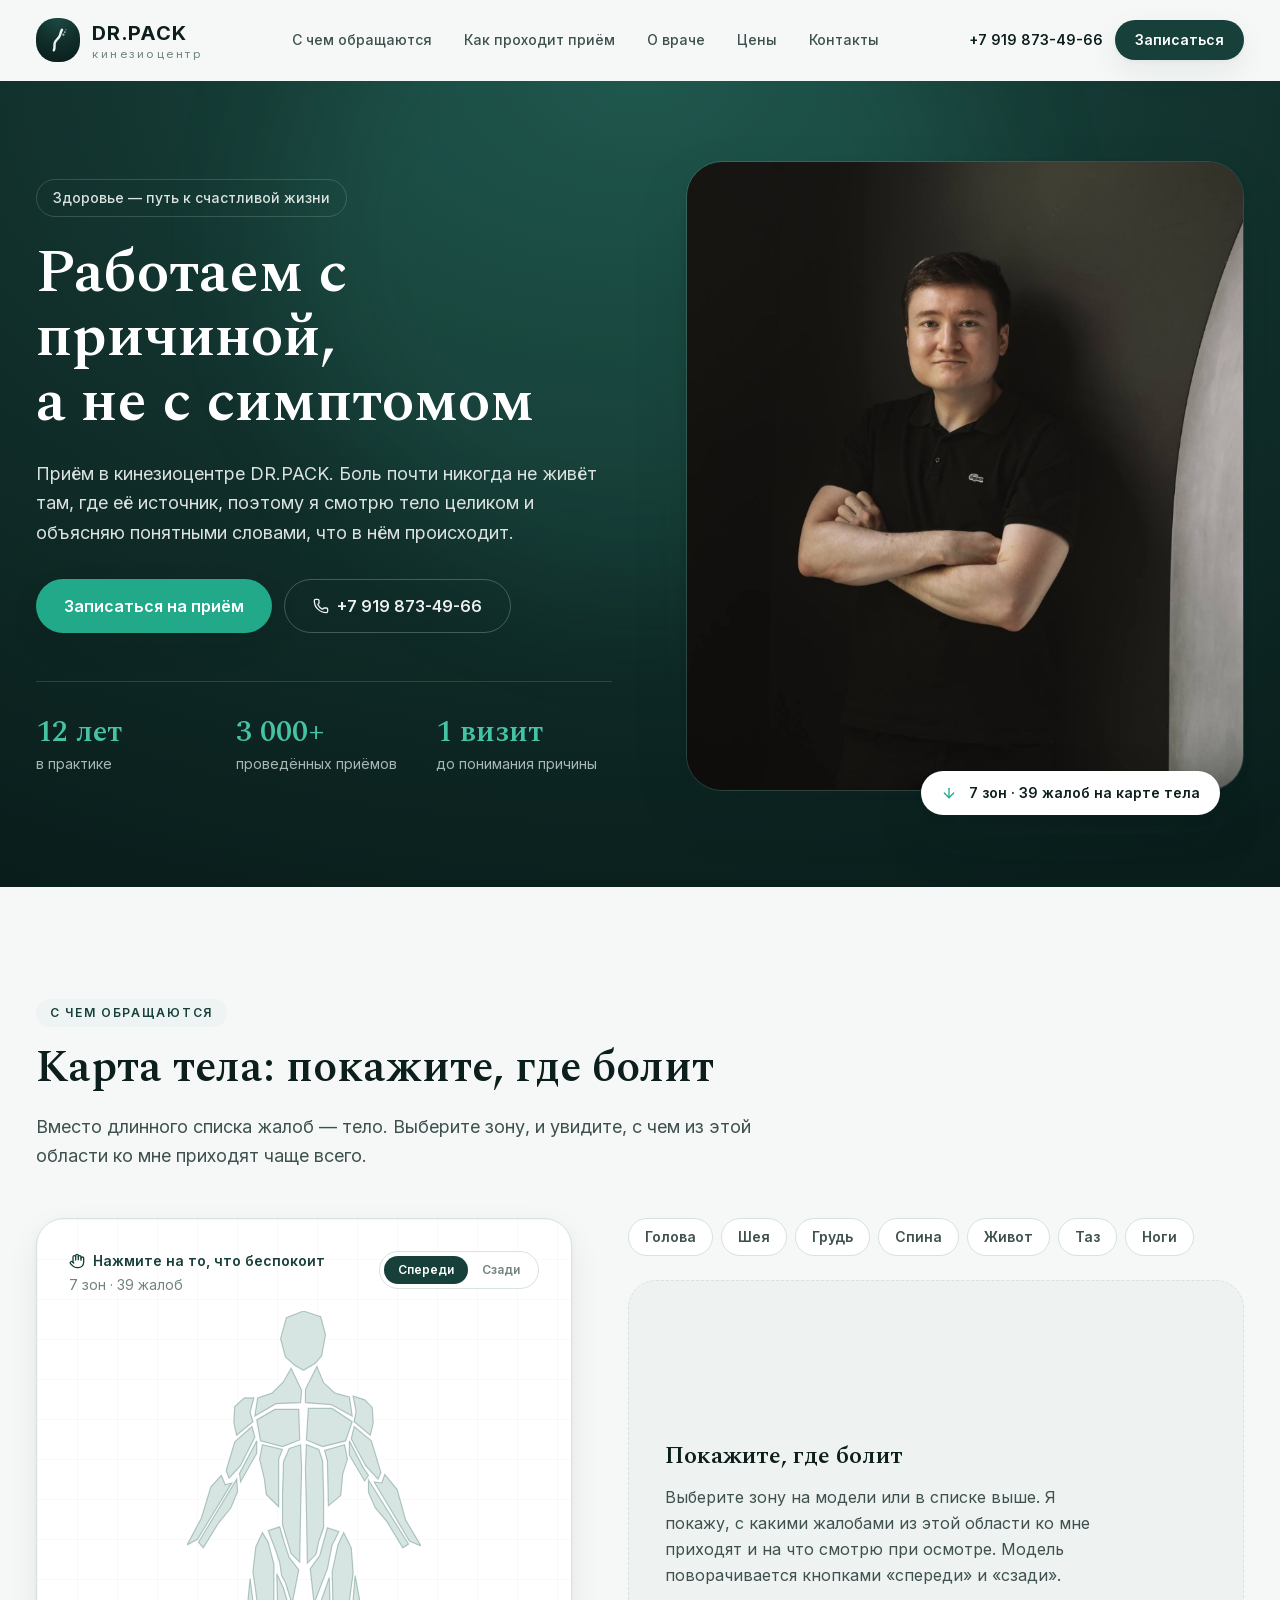
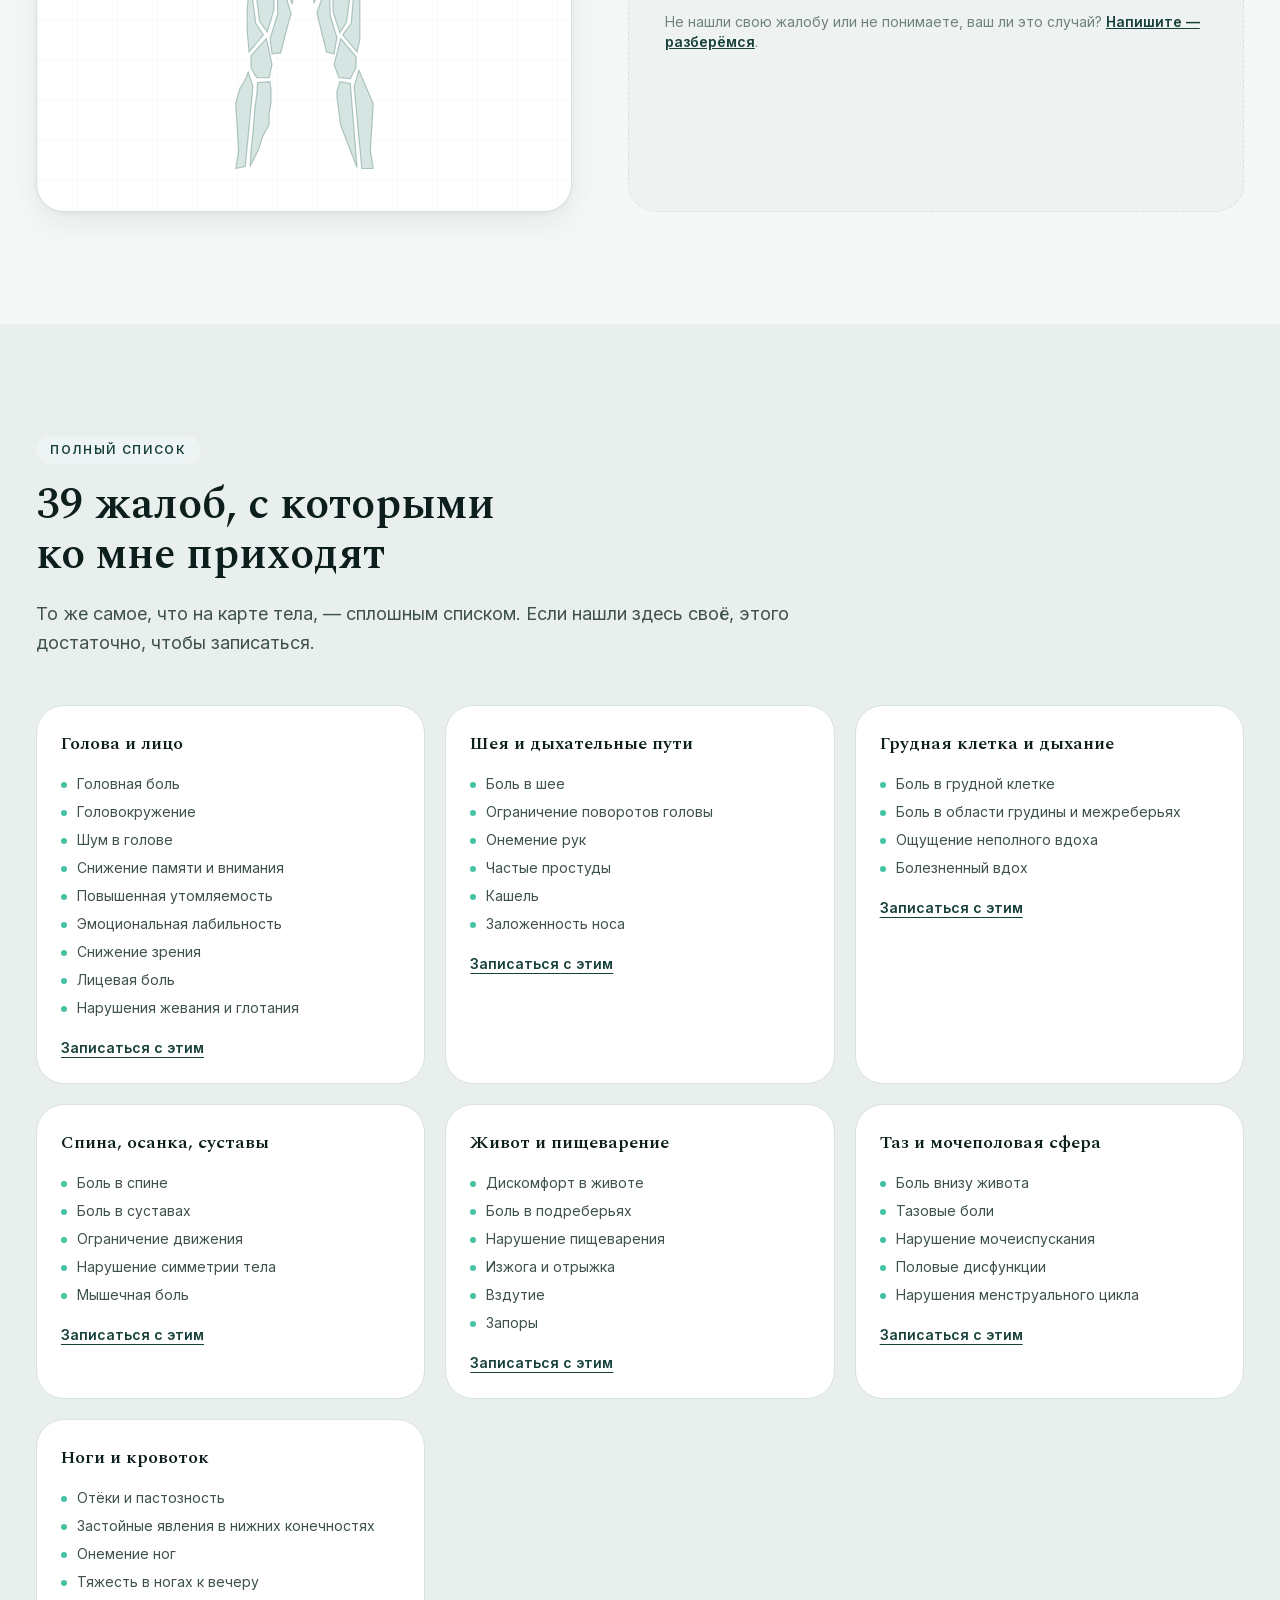
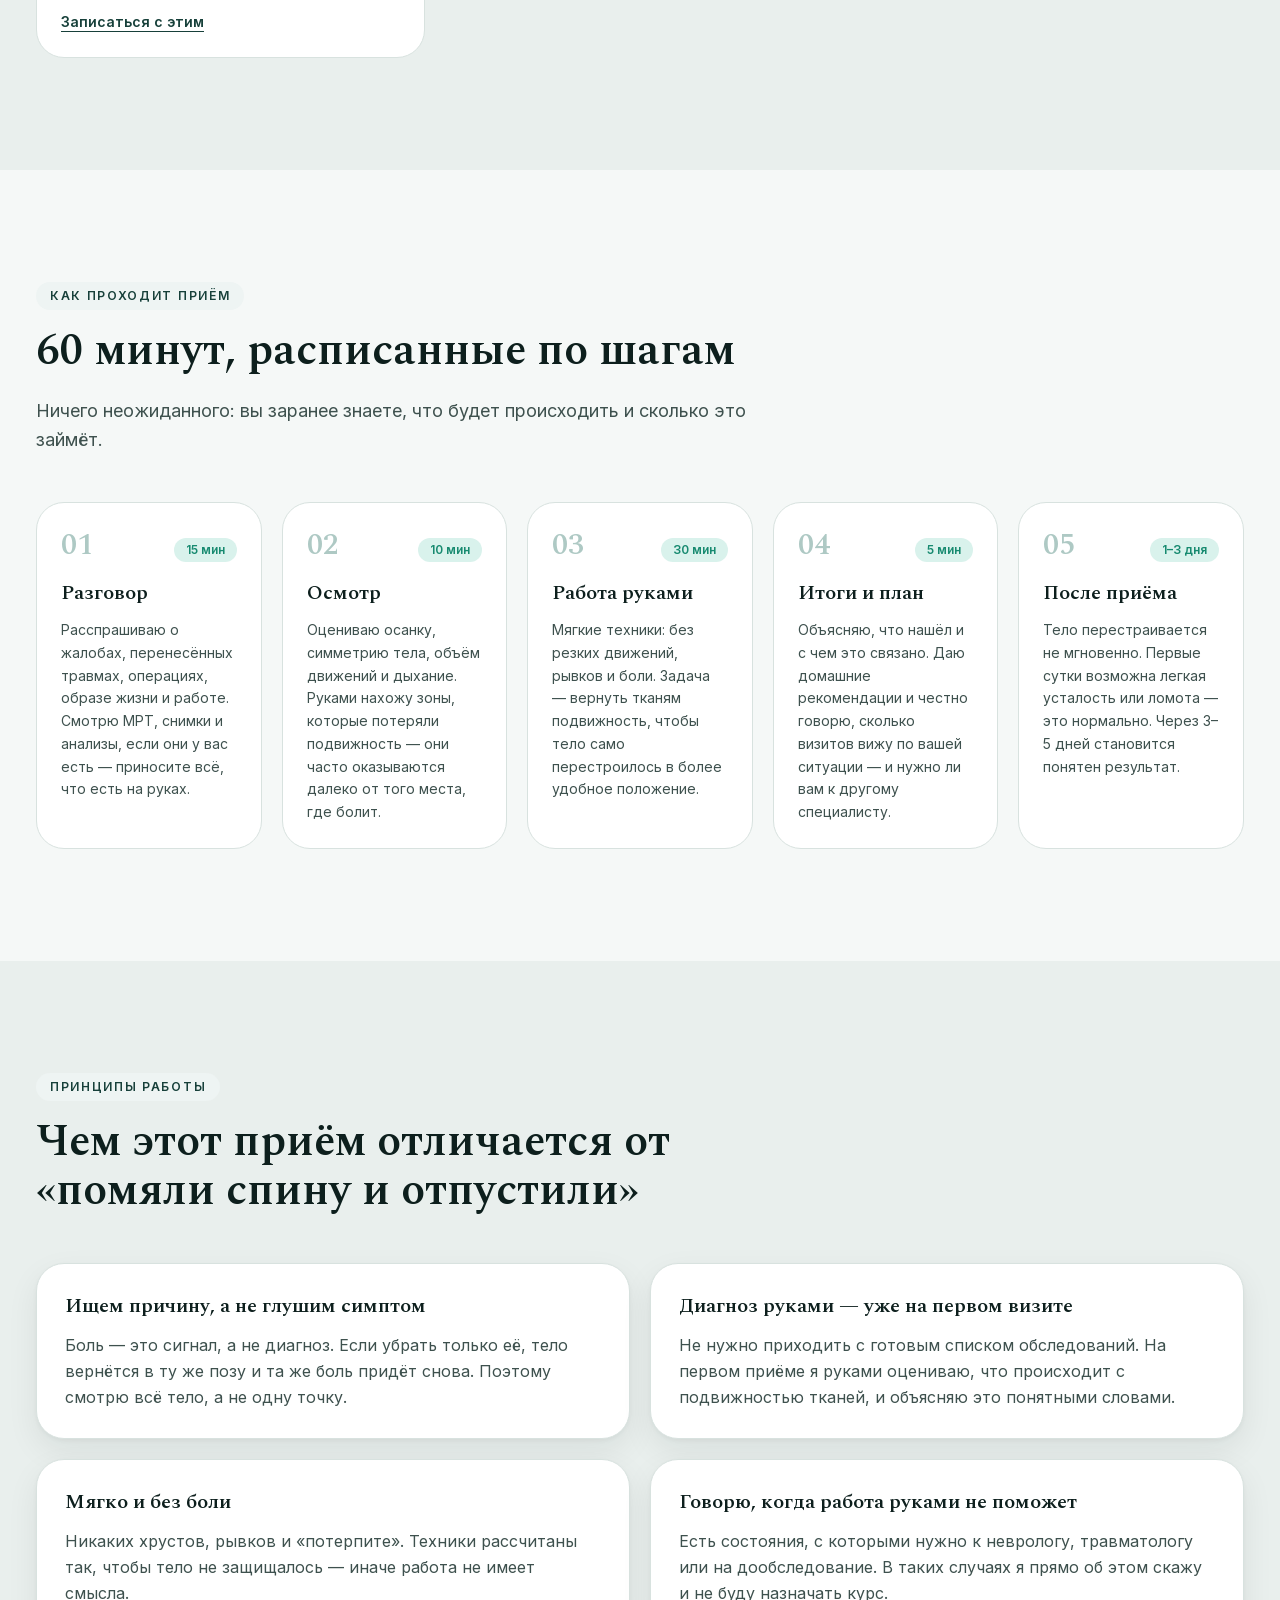
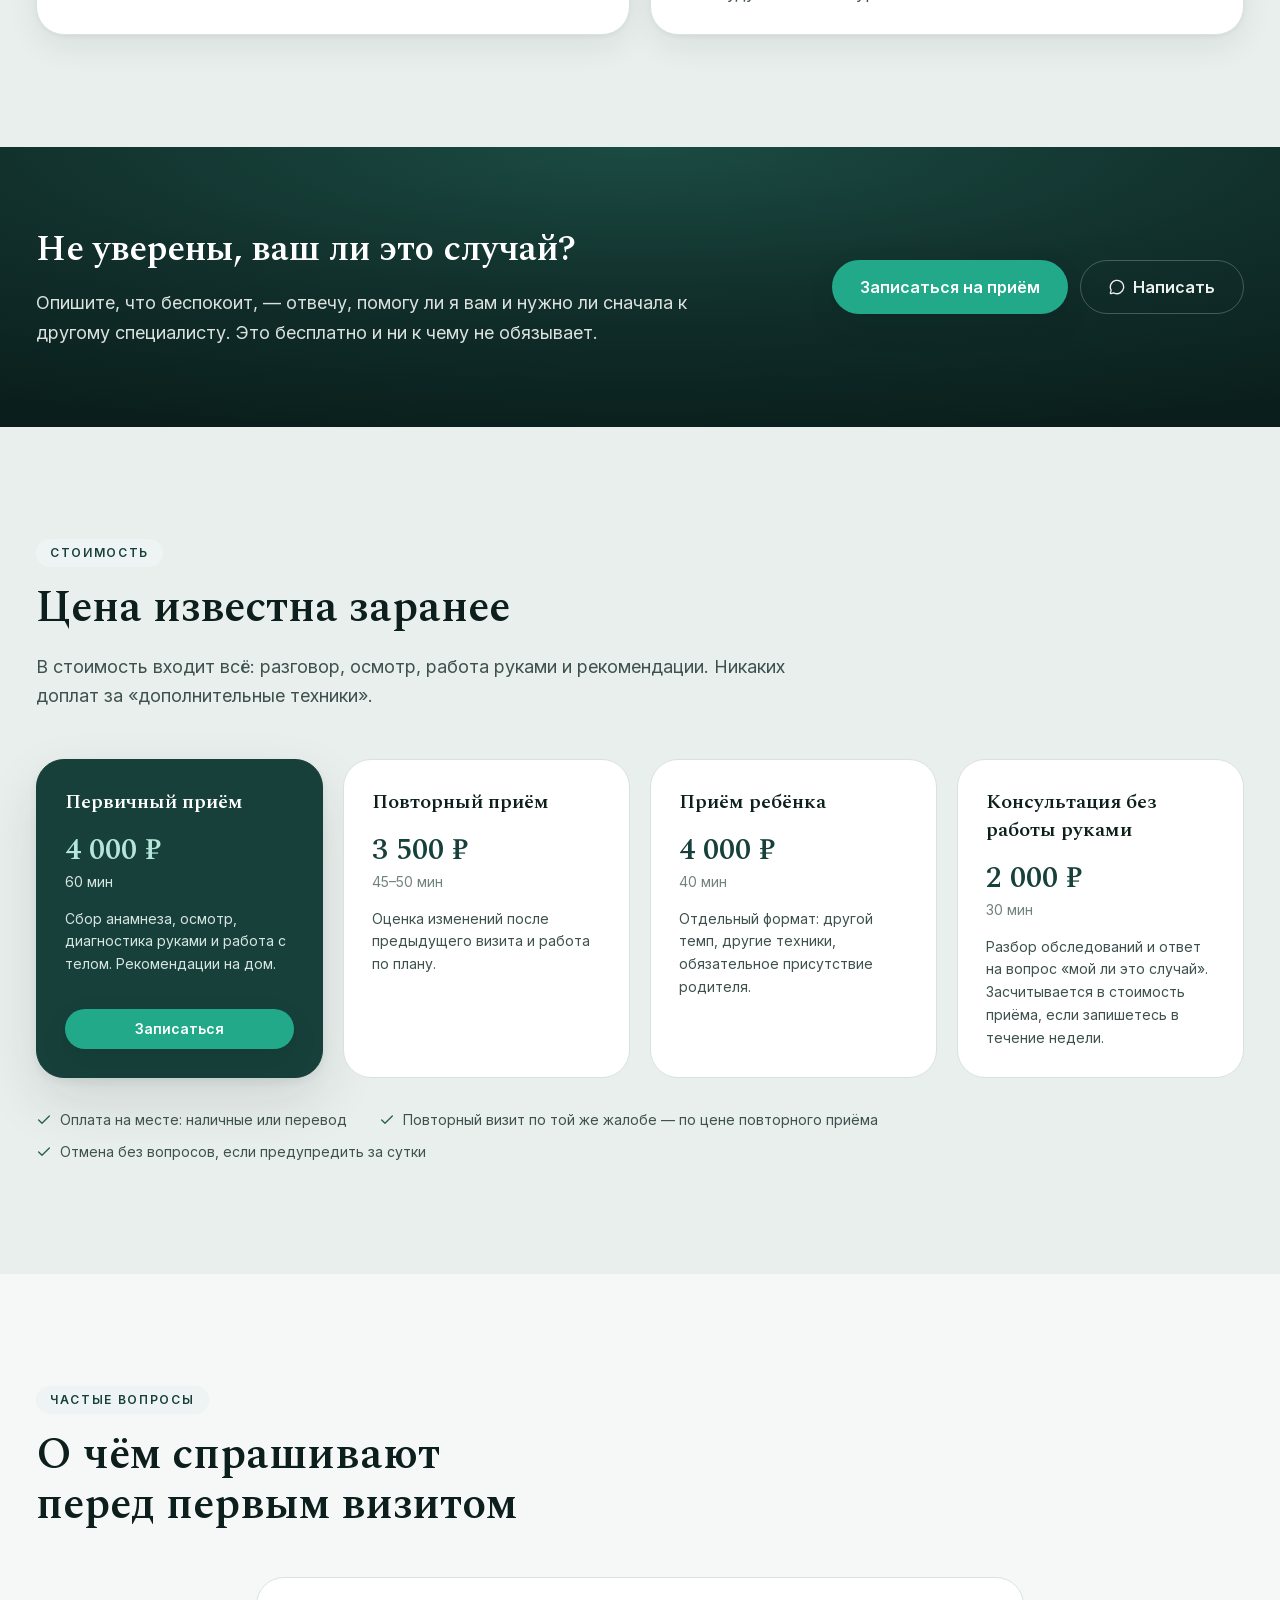
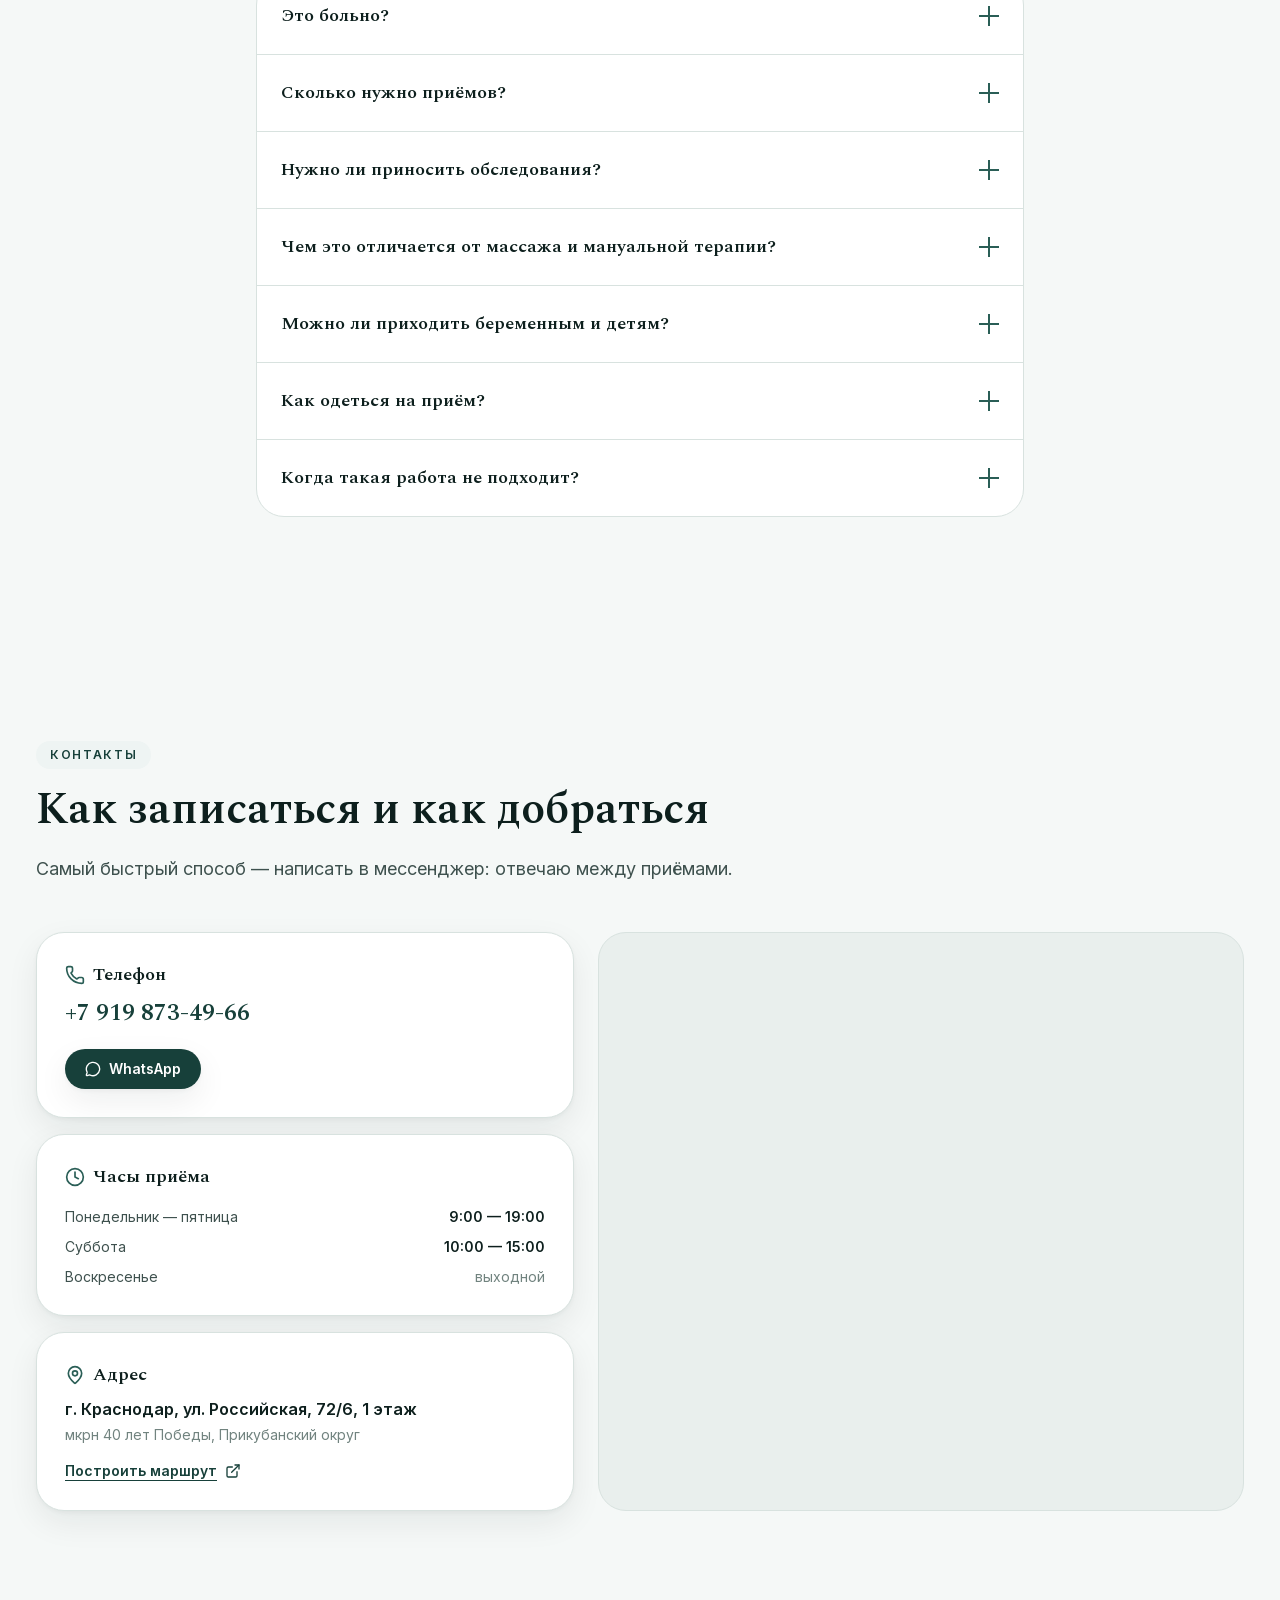
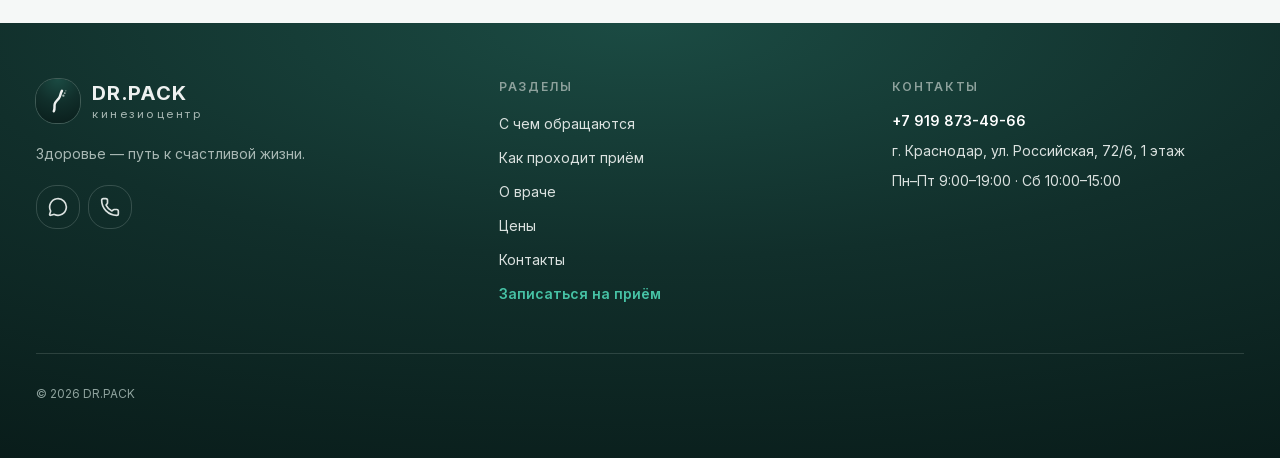
==== commit 6d7c34fb: "Откат логотипа к прежнему варианту" ====
--- a/index.html
+++ b/index.html
@@ -1 +1 @@
-<!DOCTYPE html><html lang="ru" class="-E-zpq_variable ZHbxpG_variable"><head><meta charSet="utf-8"/><meta name="viewport" content="width=device-width, initial-scale=1"/><link rel="preload" href="/_next/static/media/04f0444416d8fbc0-s.p.0lwu3izqcp-2k.woff2" as="font" crossorigin="" type="font/woff2"/><link rel="preload" href="/_next/static/media/07c7676b89ed2778-s.p.2bn3s6zvc0dyp.woff2" as="font" crossorigin="" type="font/woff2"/><link rel="preload" href="/_next/static/media/76b70a1dbe058eb5-s.p.1y4-pdgsjb-pw.woff2" as="font" crossorigin="" type="font/woff2"/><link rel="preload" href="/_next/static/media/8d3a19011ee541c1-s.p.08rc2-5ev0bam.woff2" as="font" crossorigin="" type="font/woff2"/><link rel="preload" href="/_next/static/media/9d01140c91ee05f7-s.p.0m24nhe3bmgar.woff2" as="font" crossorigin="" type="font/woff2"/><link rel="preload" href="/_next/static/media/b797e5ffd7c221fd-s.p.22lmd_hefg6uf.woff2" as="font" crossorigin="" type="font/woff2"/><link rel="preload" href="/_next/static/media/bf437a77ed573b5f-s.p.42kv-xe2onlt1.woff2" as="font" crossorigin="" type="font/woff2"/><link rel="preload" href="/_next/static/media/d249cc0522eaee86-s.p.14m4o5_2f2tnm.woff2" as="font" crossorigin="" type="font/woff2"/><link rel="preload" as="image" href="/photo/doctor.jpg"/><link rel="stylesheet" href="/_next/static/chunks/1j51xu6armor1.css" data-precedence="next"/><link rel="preload" as="script" fetchPriority="low" href="/_next/static/chunks/1ckvzn7sfprko.js"/><script src="/_next/static/chunks/2r4s4h5xul1n-.js" async=""></script><script src="/_next/static/chunks/216iyidhmrh3u.js" async=""></script><script src="/_next/static/chunks/1kb4dcqdypxx7.js" async=""></script><script src="/_next/static/chunks/turbopack-3-ry682tkyiqk.js" async=""></script><script src="/_next/static/chunks/2a38wa40z02xx.js" async=""></script><script src="/_next/static/chunks/0g2z1xlp3tcaz.js" async=""></script><script src="/_next/static/chunks/152nuogneic2a.js" async=""></script><script src="/_next/static/chunks/2heekuifo7-y5.js" async=""></script><meta name="next-size-adjust" content=""/><meta name="theme-color" content="#f5f8f7"/><title>DR.PACK — кинезиоцентр: приём, запись, цены</title><meta name="description" content="Кинезиоцентр DR.PACK: головные боли, боль в спине и шее, нарушения дыхания и пищеварения, тазовые боли, отёки. Диагностика руками на первом визите, запись в WhatsApp или Telegram."/><meta name="keywords" content="кинезиоцентр,кинезиотерапия,DR.PACK,доктор Пак,боль в спине,головные боли,мануальная терапия,работа с телом для ребёнка"/><meta name="robots" content="noindex, nofollow"/><link rel="canonical" href="https://drpack-med.github.io/"/><meta property="og:title" content="DR.PACK — кинезиоцентр"/><meta property="og:description" content="Кинезиоцентр DR.PACK: головные боли, боль в спине и шее, нарушения дыхания и пищеварения, тазовые боли, отёки. Диагностика руками на первом визите, запись в WhatsApp или Telegram."/><meta property="og:url" content="https://drpack-med.github.io/"/><meta property="og:site_name" content="DR.PACK"/><meta property="og:locale" content="ru_RU"/><meta property="og:type" content="website"/><meta name="twitter:card" content="summary"/><meta name="twitter:title" content="DR.PACK — кинезиоцентр"/><meta name="twitter:description" content="Кинезиоцентр DR.PACK: головные боли, боль в спине и шее, нарушения дыхания и пищеварения, тазовые боли, отёки. Диагностика руками на первом визите, запись в WhatsApp или Telegram."/><link rel="icon" href="/icon.svg?icon.3fhab57_ql8y9.svg" sizes="any" type="image/svg+xml"/><script src="/_next/static/chunks/0cz1d0mv5g_q7.js" noModule=""></script></head><body class="min-h-dvh antialiased"><div hidden=""><!--$--><!--/$--></div><a href="#main" class="sr-only focus:not-sr-only focus:fixed focus:top-4 focus:left-4 focus:z-100 focus:rounded-full focus:bg-brand-600 focus:px-5 focus:py-3 focus:font-semibold focus:text-white">Перейти к содержанию</a><header class="sticky top-0 z-50 border-b bg-paper/92 backdrop-blur transition border-transparent"><div class="container-page flex h-20 items-center justify-between gap-4"><a class="group inline-block leading-none " aria-label="DR.PACK — кинезиоцентр, на главную" href="/"><span class="block text-2xl font-medium tracking-[0.06em] whitespace-nowrap transition-opacity group-hover:opacity-85 text-brand-grad">DR.P<svg viewBox="0 0 40 72" class="mx-[0.02em] h-[1.114em] w-auto align-[-0.124em]" aria-hidden="true"><defs><linearGradient id="logoBrand" x1="0" y1="0" x2="1" y2="0.6"><stop offset="0" stop-color="#17403a"></stop><stop offset="0.55" stop-color="#22544b"></stop><stop offset="1" stop-color="#4c7d75"></stop></linearGradient></defs><g fill="none" stroke="url(#logoBrand)" stroke-linecap="round"><path d="M3 64 L21 17" stroke-width="5"></path><path d="M21 17 C 26 31, 30 47, 34 64" stroke-width="5"></path><path d="M21.5 18 C 25 9, 29 4, 33 1" stroke-width="4"></path></g><g fill="url(#logoBrand)"><circle cx="28.5" cy="12.5" r="1.9"></circle><circle cx="32" cy="8" r="1.6"></circle><circle cx="35" cy="4" r="1.3"></circle></g></svg>CK</span><span class="mt-1.5 block text-[0.62rem] tracking-[0.34em] text-ink-50">кинезиоцентр</span></a><nav class="hidden items-center gap-1 lg:flex"><a class="rounded-full px-3.5 py-2 text-sm font-medium text-ink-70 transition hover:bg-brand-50 hover:text-brand-700" href="/#karta-tela">С чем обращаются</a><a class="rounded-full px-3.5 py-2 text-sm font-medium text-ink-70 transition hover:bg-brand-50 hover:text-brand-700" href="/#priem">Как проходит приём</a><a class="rounded-full px-3.5 py-2 text-sm font-medium text-ink-70 transition hover:bg-brand-50 hover:text-brand-700" href="/o-vrache/">О враче</a><a class="rounded-full px-3.5 py-2 text-sm font-medium text-ink-70 transition hover:bg-brand-50 hover:text-brand-700" href="/ceny/">Цены</a><a class="rounded-full px-3.5 py-2 text-sm font-medium text-ink-70 transition hover:bg-brand-50 hover:text-brand-700" href="/kontakty/">Контакты</a></nav><div class="hidden items-center gap-3 lg:flex"><a href="tel:+79198734966" class="text-sm font-semibold text-ink transition hover:text-brand-600">+7 919 873-49-66</a><a class="inline-flex items-center justify-center gap-2 rounded-full font-semibold transition focus-visible:ring-2 focus-visible:ring-accent-500 focus-visible:ring-offset-2 focus-visible:ring-offset-paper focus-visible:outline-none disabled:cursor-not-allowed disabled:opacity-50 bg-brand-600 text-white shadow-soft hover:bg-brand-700 px-5 py-2.5 text-sm " href="/zapis/">Записаться</a></div><button type="button" aria-label="Открыть меню" aria-expanded="false" class="flex size-11 items-center justify-center rounded-xl2 border border-line bg-white text-ink lg:hidden"><svg xmlns="http://www.w3.org/2000/svg" width="24" height="24" viewBox="0 0 24 24" fill="none" stroke="currentColor" stroke-width="2" stroke-linecap="round" stroke-linejoin="round" class="lucide lucide-menu size-5" aria-hidden="true"><path d="M4 5h16"></path><path d="M4 12h16"></path><path d="M4 19h16"></path></svg></button></div></header><main id="main" class="pb-20 lg:pb-0"><section class="bg-logo relative overflow-hidden pt-14 pb-16 sm:pt-16 lg:pt-20 lg:pb-24"><div class="pointer-events-none absolute -top-48 left-1/2 size-[44rem] -translate-x-1/2 rounded-full bg-accent-400/10 blur-3xl" aria-hidden="true"></div><div class="container-page relative grid items-center gap-12 lg:grid-cols-[1.05fr_1fr] lg:gap-16"><div><p class="inline-flex items-center gap-2 rounded-full border border-silver-400/25 px-4 py-2 text-sm font-medium text-silver-200">Здоровье — путь к счастливой жизни</p><h1 class="mt-6 font-display text-4xl leading-[1.08] font-semibold text-balance text-white sm:text-5xl lg:text-6xl">Работаем с причиной,<br/>а не с симптомом</h1><p class="mt-6 max-w-xl text-lg leading-relaxed text-silver-200">Приём в кинезиоцентре <!-- -->DR.PACK<!-- -->. Боль почти никогда не живёт там, где её источник, поэтому я смотрю тело целиком и объясняю понятными словами, что в нём происходит.</p><div class="mt-8 flex flex-col gap-3 sm:flex-row"><a class="inline-flex items-center justify-center gap-2 rounded-full font-semibold transition focus-visible:ring-2 focus-visible:ring-accent-500 focus-visible:ring-offset-2 focus-visible:ring-offset-paper focus-visible:outline-none disabled:cursor-not-allowed disabled:opacity-50 bg-accent-500 text-white shadow-soft hover:bg-accent-600 px-7 py-3.5 text-base " href="/zapis/">Записаться на приём</a><a href="tel:+79198734966" class="inline-flex items-center justify-center gap-2 rounded-full font-semibold transition focus-visible:ring-2 focus-visible:ring-accent-500 focus-visible:ring-offset-2 focus-visible:ring-offset-paper focus-visible:outline-none disabled:cursor-not-allowed disabled:opacity-50 border border-silver-400/35 text-silver-100 hover:border-silver-200 hover:text-white px-7 py-3.5 text-base "><svg xmlns="http://www.w3.org/2000/svg" width="24" height="24" viewBox="0 0 24 24" fill="none" stroke="currentColor" stroke-width="2" stroke-linecap="round" stroke-linejoin="round" class="lucide lucide-phone size-4" aria-hidden="true"><path d="M13.832 16.568a1 1 0 0 0 1.213-.303l.355-.465A2 2 0 0 1 17 15h3a2 2 0 0 1 2 2v3a2 2 0 0 1-2 2A18 18 0 0 1 2 4a2 2 0 0 1 2-2h3a2 2 0 0 1 2 2v3a2 2 0 0 1-.8 1.6l-.468.351a1 1 0 0 0-.292 1.233 14 14 0 0 0 6.392 6.384"></path></svg>+7 919 873-49-66</a></div><dl class="mt-12 grid max-w-xl grid-cols-3 gap-6 border-t border-silver-400/20 pt-8"><div><dt class="font-display text-2xl font-semibold text-accent-400 sm:text-3xl">12 лет</dt><dd class="mt-1 text-sm leading-snug text-silver-400">в практике</dd></div><div><dt class="font-display text-2xl font-semibold text-accent-400 sm:text-3xl">3 000+</dt><dd class="mt-1 text-sm leading-snug text-silver-400">проведённых приёмов</dd></div><div><dt class="font-display text-2xl font-semibold text-accent-400 sm:text-3xl">1 визит</dt><dd class="mt-1 text-sm leading-snug text-silver-400">до понимания причины</dd></div></dl></div><div class="relative"><div class="relative overflow-hidden rounded-xl4 border border-silver-400/20 shadow-lift"><img alt="DR.PACK — кинезиоцентр" width="800" height="903" decoding="async" data-nimg="1" class="h-full w-full object-cover" style="color:transparent" src="/photo/doctor.jpg"/></div><a href="#karta-tela" class="absolute -bottom-6 left-1/2 flex -translate-x-1/2 items-center gap-3 rounded-full bg-white px-5 py-3 text-sm font-semibold text-ink shadow-lift transition hover:text-accent-600 sm:left-auto sm:right-6 sm:translate-x-0"><svg xmlns="http://www.w3.org/2000/svg" width="24" height="24" viewBox="0 0 24 24" fill="none" stroke="currentColor" stroke-width="2" stroke-linecap="round" stroke-linejoin="round" class="lucide lucide-arrow-down size-4 text-accent-500" aria-hidden="true"><path d="M12 5v14"></path><path d="m19 12-7 7-7-7"></path></svg>7 зон<!-- --> ·<!-- --> <!-- -->39 жалоб<!-- --> на карте тела</a></div></div></section><section id="karta-tela" class="bg-paper py-16 sm:py-20 lg:py-28 "><div class="container-page"><header class="max-w-3xl"><p class="mb-4 inline-flex items-center gap-2 rounded-full px-3.5 py-1.5 text-xs font-semibold tracking-[0.14em] uppercase bg-brand-50 text-brand-600">С чем обращаются</p><h2 class="font-display text-3xl leading-[1.12] font-semibold text-balance sm:text-4xl lg:text-[2.75rem] text-ink">Карта тела: покажите, где болит</h2><p class="mt-5 text-lg leading-relaxed text-ink-70">Вместо длинного списка жалоб — тело. Выберите зону, и увидите, с чем из этой области ко мне приходят чаще всего.</p></header><div class="mt-12"><div class="grid gap-8 lg:grid-cols-[minmax(0,1fr)_minmax(0,1.15fr)] lg:gap-14"><div class="relative overflow-hidden rounded-xl3 border border-line bg-white p-6 shadow-soft sm:p-8"><div class="bg-chart pointer-events-none absolute inset-0 opacity-60"></div><div class="relative mb-4 flex flex-wrap items-start justify-between gap-4"><div><p class="flex items-center gap-2 text-sm font-semibold text-brand-600"><svg xmlns="http://www.w3.org/2000/svg" width="24" height="24" viewBox="0 0 24 24" fill="none" stroke="currentColor" stroke-width="2" stroke-linecap="round" stroke-linejoin="round" class="lucide lucide-hand size-4" aria-hidden="true"><path d="M18 11V6a2 2 0 0 0-2-2a2 2 0 0 0-2 2"></path><path d="M14 10V4a2 2 0 0 0-2-2a2 2 0 0 0-2 2v2"></path><path d="M10 10.5V6a2 2 0 0 0-2-2a2 2 0 0 0-2 2v8"></path><path d="M18 8a2 2 0 1 1 4 0v6a8 8 0 0 1-8 8h-2c-2.8 0-4.5-.86-5.99-2.34l-3.6-3.6a2 2 0 0 1 2.83-2.82L7 15"></path></svg>Нажмите на то, что беспокоит</p><p class="mt-1 text-sm text-ink-50">7 зон<!-- --> · <!-- -->39 жалоб</p></div><div class="flex rounded-full border border-line bg-white p-1"><button type="button" aria-pressed="true" class="rounded-full px-3.5 py-1.5 text-xs font-semibold transition bg-brand-600 text-white">Спереди</button><button type="button" aria-pressed="false" class="rounded-full px-3.5 py-1.5 text-xs font-semibold transition text-ink-50 hover:text-ink">Сзади</button></div></div><svg viewBox="0 0 100 200" class="relative mx-auto block h-[clamp(22rem,52vh,34rem)] w-auto" aria-hidden="true" focusable="false"><polygon points="51.84 41.63 51.02 55.1 57.96 57.96 67.76 55.51 70.61 47.35 62.04 41.63" stroke-width="0.5" class="zone-path fill-brand-100 stroke-brand-400/40"></polygon><polygon points="29.8 46.53 31.43 55.51 40.82 57.96 48.16 55.1 47.76 42.04 37.55 42.04" stroke-width="0.5" class="zone-path fill-brand-100 stroke-brand-400/40"></polygon><polygon points="68.57 63.27 67.35 57.14 58.78 59.59 60 64.08 60.41 83.27 65.71 78.78 66.53 69.8" stroke-width="0.5" class="zone-path fill-brand-100 stroke-brand-400/40"></polygon><polygon points="33.88 78.37 33.06 71.84 31.02 63.27 32.24 57.14 40.82 59.18 39.18 63.27 39.18 83.67" stroke-width="0.5" class="zone-path fill-brand-100 stroke-brand-400/40"></polygon><polygon points="56.33 59.18 57.96 64.08 58.37 77.96 58.37 92.65 56.33 98.37 55.1 104.08 51.43 107.76 51.02 84.49 50.61 67.35 51.02 57.14" stroke-width="0.5" class="zone-path fill-brand-100 stroke-brand-400/40"></polygon><polygon points="43.67 58.78 48.57 57.14 48.98 67.35 48.57 84.49 48.16 107.35 44.49 103.67 40.82 91.43 40.82 78.37 41.22 64.49" stroke-width="0.5" class="zone-path fill-brand-100 stroke-brand-400/40"></polygon><polygon points="16.73 68.16 17.96 71.43 22.86 66.12 28.98 53.88 27.76 49.39 20.41 55.92" stroke-width="0.5" class="zone-path fill-brand-100 stroke-brand-400/40"></polygon><polygon points="71.43 49.39 70.2 54.69 76.33 66.12 81.63 71.84 82.86 68.98 78.78 55.51" stroke-width="0.5" class="zone-path fill-brand-100 stroke-brand-400/40"></polygon><polygon points="69.39 55.51 69.39 61.63 75.92 72.65 77.55 70.2 75.51 67.35" stroke-width="0.5" class="zone-path fill-brand-100 stroke-brand-400/40"></polygon><polygon points="22.45 69.39 29.8 55.51 29.8 60.82 22.86 73.06" stroke-width="0.5" class="zone-path fill-brand-100 stroke-brand-400/40"></polygon><polygon points="55.51 23.67 50.61 33.47 50.61 39.18 61.63 40 70.61 44.9 69.39 36.73 63.27 35.1 58.37 30.61" stroke-width="0.5" class="zone-path fill-brand-100 stroke-brand-400/40"></polygon><polygon points="28.98 44.9 30.2 37.14 36.33 35.1 41.22 30.2 44.49 24.49 48.98 33.88 48.57 39.18 37.96 39.59" stroke-width="0.5" class="zone-path fill-brand-100 stroke-brand-400/40"></polygon><polygon points="78.37 53.06 79.59 47.76 79.18 41.22 75.92 37.96 71.02 36.33 72.24 42.86 71.43 47.35" stroke-width="0.5" class="zone-path fill-brand-100 stroke-brand-400/40"></polygon><polygon points="28.16 47.35 21.22 53.06 20 47.76 20.41 40.82 24.49 37.14 28.57 37.14 26.94 43.27" stroke-width="0.5" class="zone-path fill-brand-100 stroke-brand-400/40"></polygon><polygon points="42.45 2.86 40 11.84 42.04 19.59 46.12 23.27 49.8 25.31 54.69 22.45 57.55 19.18 59.18 10.2 57.14 2.45 49.8 0" stroke-width="0.5" class="zone-path fill-brand-100 stroke-brand-400/40"></polygon><polygon points="52.65 110.2 54.29 124.9 60 110.2 62.04 100 64.9 94.29 60 92.65 56.73 104.49" stroke-width="0.5" class="zone-path fill-brand-100 stroke-brand-400/40"></polygon><polygon points="47.76 110.61 44.9 125.31 42.04 115.92 40.41 113.06 39.59 107.35 37.96 102.45 34.69 93.88 39.59 92.24 41.63 99.18 43.67 105.31" stroke-width="0.5" class="zone-path fill-brand-100 stroke-brand-400/40"></polygon><polygon points="34.69 98.78 37.14 108.16 37.14 127.76 34.29 137.14 31.02 132.65 29.39 120 28.16 111.43 29.39 100.82 32.24 94.69" stroke-width="0.5" class="zone-path fill-brand-100 stroke-brand-400/40"></polygon><polygon points="63.27 105.71 64.49 100 66.94 94.69 70.2 101.22 71.02 111.84 68.16 133.06 65.31 137.55 62.45 128.57 62.04 111.43" stroke-width="0.5" class="zone-path fill-brand-100 stroke-brand-400/40"></polygon><polygon points="38.78 129.39 38.37 112.24 41.22 118.37 44.49 129.39 42.86 135.1 40 146.12 36.33 146.53 35.51 140" stroke-width="0.5" class="zone-path fill-brand-100 stroke-brand-400/40"></polygon><polygon points="59.59 145.71 55.51 128.98 60.82 113.88 61.22 130.2 64.08 139.59 62.86 146.53" stroke-width="0.5" class="zone-path fill-brand-100 stroke-brand-400/40"></polygon><polygon points="32.65 138.37 26.53 145.71 25.71 136.73 25.71 127.35 26.94 114.29 29.39 133.47" stroke-width="0.5" class="zone-path fill-brand-100 stroke-brand-400/40"></polygon><polygon points="71.84 113.06 73.88 124.08 73.88 140.41 72.65 145.71 66.53 138.37 70.2 133.47" stroke-width="0.5" class="zone-path fill-brand-100 stroke-brand-400/40"></polygon><polygon points="33.88 140 34.69 143.27 35.51 147.35 36.33 151.02 35.1 156.73 29.8 156.73 27.35 152.65 27.35 147.35 30.2 144.08" stroke-width="0.5" class="zone-path fill-brand-100 stroke-brand-400/40"></polygon><polygon points="65.71 140 72.24 147.76 72.24 152.24 69.8 157.14 64.9 156.73 62.86 151.02" stroke-width="0.5" class="zone-path fill-brand-100 stroke-brand-400/40"></polygon><polygon points="71.43 160.41 73.47 153.47 76.73 161.22 79.59 167.76 78.37 187.76 79.59 195.51 74.69 195.51" stroke-width="0.5" class="zone-path fill-brand-100 stroke-brand-400/40"></polygon><polygon points="24.9 194.69 27.76 164.9 28.16 160.41 26.12 154.29 24.9 157.55 22.45 161.63 20.82 167.76 22.04 188.16 20.82 195.51" stroke-width="0.5" class="zone-path fill-brand-100 stroke-brand-400/40"></polygon><polygon points="72.65 195.1 69.8 159.18 65.31 158.37 64.08 162.45 64.08 165.31 65.71 177.14" stroke-width="0.5" class="zone-path fill-brand-100 stroke-brand-400/40"></polygon><polygon points="35.51 158.37 35.92 162.45 35.92 166.94 35.1 172.24 35.1 176.73 32.24 182.04 30.61 187.35 26.94 194.69 27.35 187.76 28.16 180.41 28.57 175.51 28.98 169.8 29.8 164.08 30.2 158.78" stroke-width="0.5" class="zone-path fill-brand-100 stroke-brand-400/40"></polygon><polygon points="6.12 88.57 10.2 75.1 14.69 70.2 16.33 74.29 19.18 73.47 4.49 97.55 0 100" stroke-width="0.5" class="zone-path fill-brand-100 stroke-brand-400/40"></polygon><polygon points="84.49 69.8 83.27 73.47 80 73.06 95.1 98.37 100 100.41 93.47 89.39 89.8 76.33" stroke-width="0.5" class="zone-path fill-brand-100 stroke-brand-400/40"></polygon><polygon points="77.55 72.24 77.55 77.55 80.41 84.08 85.31 89.8 92.24 101.22 94.69 99.59" stroke-width="0.5" class="zone-path fill-brand-100 stroke-brand-400/40"></polygon><polygon points="6.94 101.22 13.47 90.61 18.78 84.08 21.63 77.14 21.22 71.84 4.9 98.78" stroke-width="0.5" class="zone-path fill-brand-100 stroke-brand-400/40"></polygon></svg></div><div class="flex flex-col"><div class="flex flex-wrap gap-2"><button type="button" aria-pressed="false" class="rounded-full border px-4 py-2 text-sm font-semibold transition focus-visible:ring-2 focus-visible:ring-accent-500 focus-visible:outline-none border-line bg-white text-ink-70 hover:border-accent-400 hover:text-ink">Голова</button><button type="button" aria-pressed="false" class="rounded-full border px-4 py-2 text-sm font-semibold transition focus-visible:ring-2 focus-visible:ring-accent-500 focus-visible:outline-none border-line bg-white text-ink-70 hover:border-accent-400 hover:text-ink">Шея</button><button type="button" aria-pressed="false" class="rounded-full border px-4 py-2 text-sm font-semibold transition focus-visible:ring-2 focus-visible:ring-accent-500 focus-visible:outline-none border-line bg-white text-ink-70 hover:border-accent-400 hover:text-ink">Грудь</button><button type="button" aria-pressed="false" class="rounded-full border px-4 py-2 text-sm font-semibold transition focus-visible:ring-2 focus-visible:ring-accent-500 focus-visible:outline-none border-line bg-white text-ink-70 hover:border-accent-400 hover:text-ink">Спина</button><button type="button" aria-pressed="false" class="rounded-full border px-4 py-2 text-sm font-semibold transition focus-visible:ring-2 focus-visible:ring-accent-500 focus-visible:outline-none border-line bg-white text-ink-70 hover:border-accent-400 hover:text-ink">Живот</button><button type="button" aria-pressed="false" class="rounded-full border px-4 py-2 text-sm font-semibold transition focus-visible:ring-2 focus-visible:ring-accent-500 focus-visible:outline-none border-line bg-white text-ink-70 hover:border-accent-400 hover:text-ink">Таз</button><button type="button" aria-pressed="false" class="rounded-full border px-4 py-2 text-sm font-semibold transition focus-visible:ring-2 focus-visible:ring-accent-500 focus-visible:outline-none border-line bg-white text-ink-70 hover:border-accent-400 hover:text-ink">Ноги</button></div><div class="mt-6 flex-1"><div class="flex h-full flex-col justify-center rounded-xl3 border border-dashed border-line bg-mist/60 p-7 sm:p-9" style="opacity:1"><h3 class="font-display text-2xl font-semibold text-ink">Покажите, где болит</h3><p class="mt-3 max-w-md text-base leading-relaxed text-ink-70">Выберите зону на модели или в списке выше. Я покажу, с какими жалобами из этой области ко мне приходят и на что смотрю при осмотре. Модель поворачивается кнопками «спереди» и «сзади».</p><p class="mt-6 text-sm text-ink-50">Не нашли свою жалобу или не понимаете, ваш ли это случай?<!-- --> <a class="font-semibold text-brand-600 underline" href="/zapis/">Напишите — разберёмся</a>.</p></div></div></div></div></div></div></section><section id="zhaloby" class="bg-mist py-16 sm:py-20 lg:py-28 "><div class="container-page"><header class="max-w-3xl"><p class="mb-4 inline-flex items-center gap-2 rounded-full px-3.5 py-1.5 text-xs font-semibold tracking-[0.14em] uppercase bg-brand-50 text-brand-600">Полный список</p><h2 class="font-display text-3xl leading-[1.12] font-semibold text-balance sm:text-4xl lg:text-[2.75rem] text-ink">39 жалоб, с которыми ко мне приходят</h2><p class="mt-5 text-lg leading-relaxed text-ink-70">То же самое, что на карте тела, — сплошным списком. Если нашли здесь своё, этого достаточно, чтобы записаться.</p></header><div class="mt-12"><div class="grid gap-5 md:grid-cols-2 lg:grid-cols-3"><article class="rounded-xl3 border border-line bg-white p-6"><h3 class="font-display text-lg font-semibold text-ink">Голова и лицо</h3><ul class="mt-4 space-y-2 text-sm text-ink-70"><li class="flex gap-2.5"><span class="mt-2 size-1.5 shrink-0 rounded-full bg-accent-400"></span>Головная боль</li><li class="flex gap-2.5"><span class="mt-2 size-1.5 shrink-0 rounded-full bg-accent-400"></span>Головокружение</li><li class="flex gap-2.5"><span class="mt-2 size-1.5 shrink-0 rounded-full bg-accent-400"></span>Шум в голове</li><li class="flex gap-2.5"><span class="mt-2 size-1.5 shrink-0 rounded-full bg-accent-400"></span>Снижение памяти и внимания</li><li class="flex gap-2.5"><span class="mt-2 size-1.5 shrink-0 rounded-full bg-accent-400"></span>Повышенная утомляемость</li><li class="flex gap-2.5"><span class="mt-2 size-1.5 shrink-0 rounded-full bg-accent-400"></span>Эмоциональная лабильность</li><li class="flex gap-2.5"><span class="mt-2 size-1.5 shrink-0 rounded-full bg-accent-400"></span>Снижение зрения</li><li class="flex gap-2.5"><span class="mt-2 size-1.5 shrink-0 rounded-full bg-accent-400"></span>Лицевая боль</li><li class="flex gap-2.5"><span class="mt-2 size-1.5 shrink-0 rounded-full bg-accent-400"></span>Нарушения жевания и глотания</li></ul><a class="mt-5 inline-block text-sm font-semibold text-brand-600 underline underline-offset-4 hover:text-brand-700" href="/zapis/?zone=head">Записаться с этим</a></article><article class="rounded-xl3 border border-line bg-white p-6"><h3 class="font-display text-lg font-semibold text-ink">Шея и дыхательные пути</h3><ul class="mt-4 space-y-2 text-sm text-ink-70"><li class="flex gap-2.5"><span class="mt-2 size-1.5 shrink-0 rounded-full bg-accent-400"></span>Боль в шее</li><li class="flex gap-2.5"><span class="mt-2 size-1.5 shrink-0 rounded-full bg-accent-400"></span>Ограничение поворотов головы</li><li class="flex gap-2.5"><span class="mt-2 size-1.5 shrink-0 rounded-full bg-accent-400"></span>Онемение рук</li><li class="flex gap-2.5"><span class="mt-2 size-1.5 shrink-0 rounded-full bg-accent-400"></span>Частые простуды</li><li class="flex gap-2.5"><span class="mt-2 size-1.5 shrink-0 rounded-full bg-accent-400"></span>Кашель</li><li class="flex gap-2.5"><span class="mt-2 size-1.5 shrink-0 rounded-full bg-accent-400"></span>Заложенность носа</li></ul><a class="mt-5 inline-block text-sm font-semibold text-brand-600 underline underline-offset-4 hover:text-brand-700" href="/zapis/?zone=neck">Записаться с этим</a></article><article class="rounded-xl3 border border-line bg-white p-6"><h3 class="font-display text-lg font-semibold text-ink">Грудная клетка и дыхание</h3><ul class="mt-4 space-y-2 text-sm text-ink-70"><li class="flex gap-2.5"><span class="mt-2 size-1.5 shrink-0 rounded-full bg-accent-400"></span>Боль в грудной клетке</li><li class="flex gap-2.5"><span class="mt-2 size-1.5 shrink-0 rounded-full bg-accent-400"></span>Боль в области грудины и межреберьях</li><li class="flex gap-2.5"><span class="mt-2 size-1.5 shrink-0 rounded-full bg-accent-400"></span>Ощущение неполного вдоха</li><li class="flex gap-2.5"><span class="mt-2 size-1.5 shrink-0 rounded-full bg-accent-400"></span>Болезненный вдох</li></ul><a class="mt-5 inline-block text-sm font-semibold text-brand-600 underline underline-offset-4 hover:text-brand-700" href="/zapis/?zone=chest">Записаться с этим</a></article><article class="rounded-xl3 border border-line bg-white p-6"><h3 class="font-display text-lg font-semibold text-ink">Спина, осанка, суставы</h3><ul class="mt-4 space-y-2 text-sm text-ink-70"><li class="flex gap-2.5"><span class="mt-2 size-1.5 shrink-0 rounded-full bg-accent-400"></span>Боль в спине</li><li class="flex gap-2.5"><span class="mt-2 size-1.5 shrink-0 rounded-full bg-accent-400"></span>Боль в суставах</li><li class="flex gap-2.5"><span class="mt-2 size-1.5 shrink-0 rounded-full bg-accent-400"></span>Ограничение движения</li><li class="flex gap-2.5"><span class="mt-2 size-1.5 shrink-0 rounded-full bg-accent-400"></span>Нарушение симметрии тела</li><li class="flex gap-2.5"><span class="mt-2 size-1.5 shrink-0 rounded-full bg-accent-400"></span>Мышечная боль</li></ul><a class="mt-5 inline-block text-sm font-semibold text-brand-600 underline underline-offset-4 hover:text-brand-700" href="/zapis/?zone=back">Записаться с этим</a></article><article class="rounded-xl3 border border-line bg-white p-6"><h3 class="font-display text-lg font-semibold text-ink">Живот и пищеварение</h3><ul class="mt-4 space-y-2 text-sm text-ink-70"><li class="flex gap-2.5"><span class="mt-2 size-1.5 shrink-0 rounded-full bg-accent-400"></span>Дискомфорт в животе</li><li class="flex gap-2.5"><span class="mt-2 size-1.5 shrink-0 rounded-full bg-accent-400"></span>Боль в подреберьях</li><li class="flex gap-2.5"><span class="mt-2 size-1.5 shrink-0 rounded-full bg-accent-400"></span>Нарушение пищеварения</li><li class="flex gap-2.5"><span class="mt-2 size-1.5 shrink-0 rounded-full bg-accent-400"></span>Изжога и отрыжка</li><li class="flex gap-2.5"><span class="mt-2 size-1.5 shrink-0 rounded-full bg-accent-400"></span>Вздутие</li><li class="flex gap-2.5"><span class="mt-2 size-1.5 shrink-0 rounded-full bg-accent-400"></span>Запоры</li></ul><a class="mt-5 inline-block text-sm font-semibold text-brand-600 underline underline-offset-4 hover:text-brand-700" href="/zapis/?zone=belly">Записаться с этим</a></article><article class="rounded-xl3 border border-line bg-white p-6"><h3 class="font-display text-lg font-semibold text-ink">Таз и мочеполовая сфера</h3><ul class="mt-4 space-y-2 text-sm text-ink-70"><li class="flex gap-2.5"><span class="mt-2 size-1.5 shrink-0 rounded-full bg-accent-400"></span>Боль внизу живота</li><li class="flex gap-2.5"><span class="mt-2 size-1.5 shrink-0 rounded-full bg-accent-400"></span>Тазовые боли</li><li class="flex gap-2.5"><span class="mt-2 size-1.5 shrink-0 rounded-full bg-accent-400"></span>Нарушение мочеиспускания</li><li class="flex gap-2.5"><span class="mt-2 size-1.5 shrink-0 rounded-full bg-accent-400"></span>Половые дисфункции</li><li class="flex gap-2.5"><span class="mt-2 size-1.5 shrink-0 rounded-full bg-accent-400"></span>Нарушения менструального цикла</li></ul><a class="mt-5 inline-block text-sm font-semibold text-brand-600 underline underline-offset-4 hover:text-brand-700" href="/zapis/?zone=pelvis">Записаться с этим</a></article><article class="rounded-xl3 border border-line bg-white p-6"><h3 class="font-display text-lg font-semibold text-ink">Ноги и кровоток</h3><ul class="mt-4 space-y-2 text-sm text-ink-70"><li class="flex gap-2.5"><span class="mt-2 size-1.5 shrink-0 rounded-full bg-accent-400"></span>Отёки и пастозность</li><li class="flex gap-2.5"><span class="mt-2 size-1.5 shrink-0 rounded-full bg-accent-400"></span>Застойные явления в нижних конечностях</li><li class="flex gap-2.5"><span class="mt-2 size-1.5 shrink-0 rounded-full bg-accent-400"></span>Онемение ног</li><li class="flex gap-2.5"><span class="mt-2 size-1.5 shrink-0 rounded-full bg-accent-400"></span>Тяжесть в ногах к вечеру</li></ul><a class="mt-5 inline-block text-sm font-semibold text-brand-600 underline underline-offset-4 hover:text-brand-700" href="/zapis/?zone=legs">Записаться с этим</a></article></div></div></div></section><section id="priem" class="bg-paper py-16 sm:py-20 lg:py-28 "><div class="container-page"><header class="max-w-3xl"><p class="mb-4 inline-flex items-center gap-2 rounded-full px-3.5 py-1.5 text-xs font-semibold tracking-[0.14em] uppercase bg-brand-50 text-brand-600">Как проходит приём</p><h2 class="font-display text-3xl leading-[1.12] font-semibold text-balance sm:text-4xl lg:text-[2.75rem] text-ink">60 минут, расписанные по шагам</h2><p class="mt-5 text-lg leading-relaxed text-ink-70">Ничего неожиданного: вы заранее знаете, что будет происходить и сколько это займёт.</p></header><div class="mt-12"><ol class="grid gap-5 sm:grid-cols-2 lg:grid-cols-5"><div style="opacity:0;transform:translateY(16px)"><li class="relative flex h-full flex-col rounded-xl3 border border-line bg-white p-6"><div class="flex items-baseline justify-between"><span class="font-display text-3xl font-semibold text-brand-200">01</span><span class="rounded-full bg-accent-100 px-3 py-1 text-xs font-semibold text-accent-600">15 мин</span></div><h3 class="mt-4 font-display text-xl font-semibold text-ink">Разговор</h3><p class="mt-3 text-sm leading-relaxed text-ink-70">Расспрашиваю о жалобах, перенесённых травмах, операциях, образе жизни и работе. Смотрю МРТ, снимки и анализы, если они у вас есть — приносите всё, что есть на руках.</p></li></div><div style="opacity:0;transform:translateY(16px)"><li class="relative flex h-full flex-col rounded-xl3 border border-line bg-white p-6"><div class="flex items-baseline justify-between"><span class="font-display text-3xl font-semibold text-brand-200">02</span><span class="rounded-full bg-accent-100 px-3 py-1 text-xs font-semibold text-accent-600">10 мин</span></div><h3 class="mt-4 font-display text-xl font-semibold text-ink">Осмотр</h3><p class="mt-3 text-sm leading-relaxed text-ink-70">Оцениваю осанку, симметрию тела, объём движений и дыхание. Руками нахожу зоны, которые потеряли подвижность — они часто оказываются далеко от того места, где болит.</p></li></div><div style="opacity:0;transform:translateY(16px)"><li class="relative flex h-full flex-col rounded-xl3 border border-line bg-white p-6"><div class="flex items-baseline justify-between"><span class="font-display text-3xl font-semibold text-brand-200">03</span><span class="rounded-full bg-accent-100 px-3 py-1 text-xs font-semibold text-accent-600">30 мин</span></div><h3 class="mt-4 font-display text-xl font-semibold text-ink">Работа руками</h3><p class="mt-3 text-sm leading-relaxed text-ink-70">Мягкие техники: без резких движений, рывков и боли. Задача — вернуть тканям подвижность, чтобы тело само перестроилось в более удобное положение.</p></li></div><div style="opacity:0;transform:translateY(16px)"><li class="relative flex h-full flex-col rounded-xl3 border border-line bg-white p-6"><div class="flex items-baseline justify-between"><span class="font-display text-3xl font-semibold text-brand-200">04</span><span class="rounded-full bg-accent-100 px-3 py-1 text-xs font-semibold text-accent-600">5 мин</span></div><h3 class="mt-4 font-display text-xl font-semibold text-ink">Итоги и план</h3><p class="mt-3 text-sm leading-relaxed text-ink-70">Объясняю, что нашёл и с чем это связано. Даю домашние рекомендации и честно говорю, сколько визитов вижу по вашей ситуации — и нужно ли вам к другому специалисту.</p></li></div><div style="opacity:0;transform:translateY(16px)"><li class="relative flex h-full flex-col rounded-xl3 border border-line bg-white p-6"><div class="flex items-baseline justify-between"><span class="font-display text-3xl font-semibold text-brand-200">05</span><span class="rounded-full bg-accent-100 px-3 py-1 text-xs font-semibold text-accent-600">1–3 дня</span></div><h3 class="mt-4 font-display text-xl font-semibold text-ink">После приёма</h3><p class="mt-3 text-sm leading-relaxed text-ink-70">Тело перестраивается не мгновенно. Первые сутки возможна легкая усталость или ломота — это нормально. Через 3–5 дней становится понятен результат.</p></li></div></ol></div></div></section><section class="bg-mist py-16 sm:py-20 lg:py-28 "><div class="container-page"><header class="max-w-3xl"><p class="mb-4 inline-flex items-center gap-2 rounded-full px-3.5 py-1.5 text-xs font-semibold tracking-[0.14em] uppercase bg-brand-50 text-brand-600">Принципы работы</p><h2 class="font-display text-3xl leading-[1.12] font-semibold text-balance sm:text-4xl lg:text-[2.75rem] text-ink">Чем этот приём отличается от «помяли спину и отпустили»</h2></header><div class="mt-12"><div class="grid gap-5 md:grid-cols-2"><div style="opacity:0;transform:translateY(16px)"><article class="h-full rounded-xl3 border border-line bg-white p-7 shadow-soft"><h3 class="font-display text-xl font-semibold text-ink">Ищем причину, а не глушим симптом</h3><p class="mt-3 leading-relaxed text-ink-70">Боль — это сигнал, а не диагноз. Если убрать только её, тело вернётся в ту же позу и та же боль придёт снова. Поэтому смотрю всё тело, а не одну точку.</p></article></div><div style="opacity:0;transform:translateY(16px)"><article class="h-full rounded-xl3 border border-line bg-white p-7 shadow-soft"><h3 class="font-display text-xl font-semibold text-ink">Диагноз руками — уже на первом визите</h3><p class="mt-3 leading-relaxed text-ink-70">Не нужно приходить с готовым списком обследований. На первом приёме я руками оцениваю, что происходит с подвижностью тканей, и объясняю это понятными словами.</p></article></div><div style="opacity:0;transform:translateY(16px)"><article class="h-full rounded-xl3 border border-line bg-white p-7 shadow-soft"><h3 class="font-display text-xl font-semibold text-ink">Мягко и без боли</h3><p class="mt-3 leading-relaxed text-ink-70">Никаких хрустов, рывков и «потерпите». Техники рассчитаны так, чтобы тело не защищалось — иначе работа не имеет смысла.</p></article></div><div style="opacity:0;transform:translateY(16px)"><article class="h-full rounded-xl3 border border-line bg-white p-7 shadow-soft"><h3 class="font-display text-xl font-semibold text-ink">Говорю, когда работа руками не поможет</h3><p class="mt-3 leading-relaxed text-ink-70">Есть состояния, с которыми нужно к неврологу, травматологу или на дообследование. В таких случаях я прямо об этом скажу и не буду назначать курс.</p></article></div></div></div></div></section><section class="bg-logo py-16 sm:py-20"><div class="container-page grid items-center gap-8 lg:grid-cols-[1.4fr_1fr]"><div><h2 class="font-display text-3xl leading-tight font-semibold text-balance text-white sm:text-4xl">Не уверены, ваш ли это случай?</h2><p class="mt-4 max-w-2xl text-lg leading-relaxed text-silver-200">Опишите, что беспокоит, — отвечу, помогу ли я вам и нужно ли сначала к другому специалисту. Это бесплатно и ни к чему не обязывает.</p></div><div class="flex flex-col gap-3 sm:flex-row lg:justify-end"><a class="inline-flex items-center justify-center gap-2 rounded-full font-semibold transition focus-visible:ring-2 focus-visible:ring-accent-500 focus-visible:ring-offset-2 focus-visible:ring-offset-paper focus-visible:outline-none disabled:cursor-not-allowed disabled:opacity-50 bg-accent-500 text-white shadow-soft hover:bg-accent-600 px-7 py-3.5 text-base " href="/zapis/">Записаться на приём</a><a href="https://wa.me/message/7IDEESNNIPVPM1" class="inline-flex items-center justify-center gap-2 rounded-full font-semibold transition focus-visible:ring-2 focus-visible:ring-accent-500 focus-visible:ring-offset-2 focus-visible:ring-offset-paper focus-visible:outline-none disabled:cursor-not-allowed disabled:opacity-50 border border-silver-400/35 text-silver-100 hover:border-silver-200 hover:text-white px-7 py-3.5 text-base " target="_blank" rel="noopener noreferrer"><svg xmlns="http://www.w3.org/2000/svg" width="24" height="24" viewBox="0 0 24 24" fill="none" stroke="currentColor" stroke-width="2" stroke-linecap="round" stroke-linejoin="round" class="lucide lucide-message-circle size-4" aria-hidden="true"><path d="M2.992 16.342a2 2 0 0 1 .094 1.167l-1.065 3.29a1 1 0 0 0 1.236 1.168l3.413-.998a2 2 0 0 1 1.099.092 10 10 0 1 0-4.777-4.719"></path></svg>Написать</a></div></div></section><section id="ceny" class="bg-mist py-16 sm:py-20 lg:py-28 "><div class="container-page"><header class="max-w-3xl"><p class="mb-4 inline-flex items-center gap-2 rounded-full px-3.5 py-1.5 text-xs font-semibold tracking-[0.14em] uppercase bg-brand-50 text-brand-600">Стоимость</p><h2 class="font-display text-3xl leading-[1.12] font-semibold text-balance sm:text-4xl lg:text-[2.75rem] text-ink">Цена известна заранее</h2><p class="mt-5 text-lg leading-relaxed text-ink-70">В стоимость входит всё: разговор, осмотр, работа руками и рекомендации. Никаких доплат за «дополнительные техники».</p></header><div class="mt-12"><div class="grid gap-5 md:grid-cols-2 lg:grid-cols-4"><div style="opacity:0;transform:translateY(16px)"><article class="flex h-full flex-col rounded-xl3 border p-7 border-brand-600 bg-brand-600 text-white shadow-lift"><h3 class="font-display text-xl font-semibold text-white">Первичный приём</h3><p class="mt-4 font-display text-3xl font-semibold text-accent-200">4 000 ₽</p><p class="mt-1 text-sm text-brand-100">60 мин</p><p class="mt-4 flex-1 text-sm leading-relaxed text-brand-100">Сбор анамнеза, осмотр, диагностика руками и работа с телом. Рекомендации на дом.</p><a class="inline-flex items-center justify-center gap-2 rounded-full font-semibold transition focus-visible:ring-2 focus-visible:ring-accent-500 focus-visible:ring-offset-2 focus-visible:ring-offset-paper focus-visible:outline-none disabled:cursor-not-allowed disabled:opacity-50 bg-accent-500 text-white shadow-soft hover:bg-accent-600 px-5 py-2.5 text-sm mt-6" href="/zapis/">Записаться</a></article></div><div style="opacity:0;transform:translateY(16px)"><article class="flex h-full flex-col rounded-xl3 border p-7 border-line bg-white"><h3 class="font-display text-xl font-semibold text-ink">Повторный приём</h3><p class="mt-4 font-display text-3xl font-semibold text-brand-600">3 500 ₽</p><p class="mt-1 text-sm text-ink-50">45–50 мин</p><p class="mt-4 flex-1 text-sm leading-relaxed text-ink-70">Оценка изменений после предыдущего визита и работа по плану.</p></article></div><div style="opacity:0;transform:translateY(16px)"><article class="flex h-full flex-col rounded-xl3 border p-7 border-line bg-white"><h3 class="font-display text-xl font-semibold text-ink">Приём ребёнка</h3><p class="mt-4 font-display text-3xl font-semibold text-brand-600">4 000 ₽</p><p class="mt-1 text-sm text-ink-50">40 мин</p><p class="mt-4 flex-1 text-sm leading-relaxed text-ink-70">Отдельный формат: другой темп, другие техники, обязательное присутствие родителя.</p></article></div><div style="opacity:0;transform:translateY(16px)"><article class="flex h-full flex-col rounded-xl3 border p-7 border-line bg-white"><h3 class="font-display text-xl font-semibold text-ink">Консультация без работы руками</h3><p class="mt-4 font-display text-3xl font-semibold text-brand-600">2 000 ₽</p><p class="mt-1 text-sm text-ink-50">30 мин</p><p class="mt-4 flex-1 text-sm leading-relaxed text-ink-70">Разбор обследований и ответ на вопрос «мой ли это случай». Засчитывается в стоимость приёма, если запишетесь в течение недели.</p></article></div></div><div class="mt-8 flex flex-wrap gap-x-8 gap-y-3 text-sm text-ink-70"><p class="flex items-center gap-2"><svg xmlns="http://www.w3.org/2000/svg" width="24" height="24" viewBox="0 0 24 24" fill="none" stroke="currentColor" stroke-width="2" stroke-linecap="round" stroke-linejoin="round" class="lucide lucide-check size-4 shrink-0 text-brand-500" aria-hidden="true"><path d="M20 6 9 17l-5-5"></path></svg>Оплата на месте: наличные или перевод</p><p class="flex items-center gap-2"><svg xmlns="http://www.w3.org/2000/svg" width="24" height="24" viewBox="0 0 24 24" fill="none" stroke="currentColor" stroke-width="2" stroke-linecap="round" stroke-linejoin="round" class="lucide lucide-check size-4 shrink-0 text-brand-500" aria-hidden="true"><path d="M20 6 9 17l-5-5"></path></svg>Повторный визит по той же жалобе — по цене повторного приёма</p><p class="flex items-center gap-2"><svg xmlns="http://www.w3.org/2000/svg" width="24" height="24" viewBox="0 0 24 24" fill="none" stroke="currentColor" stroke-width="2" stroke-linecap="round" stroke-linejoin="round" class="lucide lucide-check size-4 shrink-0 text-brand-500" aria-hidden="true"><path d="M20 6 9 17l-5-5"></path></svg>Отмена без вопросов, если предупредить за сутки</p></div></div></div></section><section id="voprosy" class="bg-paper py-16 sm:py-20 lg:py-28 "><div class="container-page"><header class="max-w-3xl"><p class="mb-4 inline-flex items-center gap-2 rounded-full px-3.5 py-1.5 text-xs font-semibold tracking-[0.14em] uppercase bg-brand-50 text-brand-600">Частые вопросы</p><h2 class="font-display text-3xl leading-[1.12] font-semibold text-balance sm:text-4xl lg:text-[2.75rem] text-ink">О чём спрашивают перед первым визитом</h2></header><div class="mt-12"><div class="mx-auto max-w-3xl divide-y divide-line overflow-hidden rounded-xl3 border border-line bg-white"><details class="group"><summary class="flex cursor-pointer list-none items-center justify-between gap-6 p-6 font-display text-lg font-semibold text-ink transition hover:text-brand-600">Это больно?<span class="relative size-5 shrink-0 before:absolute before:top-1/2 before:left-0 before:h-0.5 before:w-5 before:-translate-y-1/2 before:bg-brand-500 after:absolute after:top-0 after:left-1/2 after:h-5 after:w-0.5 after:-translate-x-1/2 after:bg-brand-500 after:transition group-open:after:scale-y-0" aria-hidden="true"></span></summary><p class="px-6 pb-6 leading-relaxed text-ink-70">Нет. Техники мягкие: без резких движений и хрустов. Если в процессе что-то неприятно — скажите сразу, я поменяю приём. Лёгкая ломота в первые сутки после визита — нормальная реакция тканей.</p></details><details class="group"><summary class="flex cursor-pointer list-none items-center justify-between gap-6 p-6 font-display text-lg font-semibold text-ink transition hover:text-brand-600">Сколько нужно приёмов?<span class="relative size-5 shrink-0 before:absolute before:top-1/2 before:left-0 before:h-0.5 before:w-5 before:-translate-y-1/2 before:bg-brand-500 after:absolute after:top-0 after:left-1/2 after:h-5 after:w-0.5 after:-translate-x-1/2 after:bg-brand-500 after:transition group-open:after:scale-y-0" aria-hidden="true"></span></summary><p class="px-6 pb-6 leading-relaxed text-ink-70">Зависит от того, сколько лет вы живёте с проблемой. Свежая жалоба — часто 1–3 визита. Застарелая — курс из 4–6 приёмов с интервалом 7–14 дней. Точную картину я назову после первого осмотра, а не по телефону.</p></details><details class="group"><summary class="flex cursor-pointer list-none items-center justify-between gap-6 p-6 font-display text-lg font-semibold text-ink transition hover:text-brand-600">Нужно ли приносить обследования?<span class="relative size-5 shrink-0 before:absolute before:top-1/2 before:left-0 before:h-0.5 before:w-5 before:-translate-y-1/2 before:bg-brand-500 after:absolute after:top-0 after:left-1/2 after:h-5 after:w-0.5 after:-translate-x-1/2 after:bg-brand-500 after:transition group-open:after:scale-y-0" aria-hidden="true"></span></summary><p class="px-6 pb-6 leading-relaxed text-ink-70">Если они есть — да, обязательно: МРТ, КТ, рентген, УЗИ, анализы. Специально проходить что-то перед первым визитом не нужно. Если по итогам осмотра понадобится дообследование, я скажу, какое именно.</p></details><details class="group"><summary class="flex cursor-pointer list-none items-center justify-between gap-6 p-6 font-display text-lg font-semibold text-ink transition hover:text-brand-600">Чем это отличается от массажа и мануальной терапии?<span class="relative size-5 shrink-0 before:absolute before:top-1/2 before:left-0 before:h-0.5 before:w-5 before:-translate-y-1/2 before:bg-brand-500 after:absolute after:top-0 after:left-1/2 after:h-5 after:w-0.5 after:-translate-x-1/2 after:bg-brand-500 after:transition group-open:after:scale-y-0" aria-hidden="true"></span></summary><p class="px-6 pb-6 leading-relaxed text-ink-70">Массаж работает с мышцами, мануальная терапия — преимущественно с суставами и позвоночником. Здесь тело рассматривается как связанная система: причина боли в шее может быть в диафрагме или в стопе. Поэтому и осмотр идёт целиком.</p></details><details class="group"><summary class="flex cursor-pointer list-none items-center justify-between gap-6 p-6 font-display text-lg font-semibold text-ink transition hover:text-brand-600">Можно ли приходить беременным и детям?<span class="relative size-5 shrink-0 before:absolute before:top-1/2 before:left-0 before:h-0.5 before:w-5 before:-translate-y-1/2 before:bg-brand-500 after:absolute after:top-0 after:left-1/2 after:h-5 after:w-0.5 after:-translate-x-1/2 after:bg-brand-500 after:transition group-open:after:scale-y-0" aria-hidden="true"></span></summary><p class="px-6 pb-6 leading-relaxed text-ink-70">Да, это отдельные форматы приёма с другими техниками и другим темпом. Для ребёнка обязательно присутствие родителя. Срок беременности и особенности её течения скажите при записи.</p></details><details class="group"><summary class="flex cursor-pointer list-none items-center justify-between gap-6 p-6 font-display text-lg font-semibold text-ink transition hover:text-brand-600">Как одеться на приём?<span class="relative size-5 shrink-0 before:absolute before:top-1/2 before:left-0 before:h-0.5 before:w-5 before:-translate-y-1/2 before:bg-brand-500 after:absolute after:top-0 after:left-1/2 after:h-5 after:w-0.5 after:-translate-x-1/2 after:bg-brand-500 after:transition group-open:after:scale-y-0" aria-hidden="true"></span></summary><p class="px-6 pb-6 leading-relaxed text-ink-70">В удобную одежду, в которой не жмёт и можно свободно двигаться: футболка и мягкие брюки или лосины. Работа идёт через тонкую одежду, полностью раздеваться не нужно.</p></details><details class="group"><summary class="flex cursor-pointer list-none items-center justify-between gap-6 p-6 font-display text-lg font-semibold text-ink transition hover:text-brand-600">Когда такая работа не подходит?<span class="relative size-5 shrink-0 before:absolute before:top-1/2 before:left-0 before:h-0.5 before:w-5 before:-translate-y-1/2 before:bg-brand-500 after:absolute after:top-0 after:left-1/2 after:h-5 after:w-0.5 after:-translate-x-1/2 after:bg-brand-500 after:transition group-open:after:scale-y-0" aria-hidden="true"></span></summary><p class="px-6 pb-6 leading-relaxed text-ink-70">Острые инфекции и высокая температура, свежие травмы и переломы, онкология в активной фазе, острые состояния, требующие скорой помощи. Если это ваш случай — сначала к профильному врачу; я об этом скажу прямо.</p></details></div></div></div></section><section id="kontakty" class="bg-paper py-16 sm:py-20 lg:py-28 "><div class="container-page"><header class="max-w-3xl"><p class="mb-4 inline-flex items-center gap-2 rounded-full px-3.5 py-1.5 text-xs font-semibold tracking-[0.14em] uppercase bg-brand-50 text-brand-600">Контакты</p><h2 class="font-display text-3xl leading-[1.12] font-semibold text-balance sm:text-4xl lg:text-[2.75rem] text-ink">Как записаться и как добраться</h2><p class="mt-5 text-lg leading-relaxed text-ink-70">Самый быстрый способ — написать в мессенджер: отвечаю между приёмами.</p></header><div class="mt-12"><div class="grid gap-6 lg:grid-cols-[1fr_1.2fr]"><div class="space-y-4"><div class="rounded-xl3 border border-line bg-white p-7 shadow-soft"><h3 class="flex items-center gap-2 font-display text-lg font-semibold text-ink"><svg xmlns="http://www.w3.org/2000/svg" width="24" height="24" viewBox="0 0 24 24" fill="none" stroke="currentColor" stroke-width="2" stroke-linecap="round" stroke-linejoin="round" class="lucide lucide-phone size-5 text-brand-500" aria-hidden="true"><path d="M13.832 16.568a1 1 0 0 0 1.213-.303l.355-.465A2 2 0 0 1 17 15h3a2 2 0 0 1 2 2v3a2 2 0 0 1-2 2A18 18 0 0 1 2 4a2 2 0 0 1 2-2h3a2 2 0 0 1 2 2v3a2 2 0 0 1-.8 1.6l-.468.351a1 1 0 0 0-.292 1.233 14 14 0 0 0 6.392 6.384"></path></svg>Телефон</h3><a href="tel:+79198734966" class="mt-2 block font-display text-2xl font-semibold text-brand-600">+7 919 873-49-66</a><div class="mt-5 flex flex-col gap-3 sm:flex-row"><a href="https://wa.me/message/7IDEESNNIPVPM1" class="inline-flex items-center justify-center gap-2 rounded-full font-semibold transition focus-visible:ring-2 focus-visible:ring-accent-500 focus-visible:ring-offset-2 focus-visible:ring-offset-paper focus-visible:outline-none disabled:cursor-not-allowed disabled:opacity-50 bg-brand-600 text-white shadow-soft hover:bg-brand-700 px-5 py-2.5 text-sm " target="_blank" rel="noopener noreferrer"><svg xmlns="http://www.w3.org/2000/svg" width="24" height="24" viewBox="0 0 24 24" fill="none" stroke="currentColor" stroke-width="2" stroke-linecap="round" stroke-linejoin="round" class="lucide lucide-message-circle size-4" aria-hidden="true"><path d="M2.992 16.342a2 2 0 0 1 .094 1.167l-1.065 3.29a1 1 0 0 0 1.236 1.168l3.413-.998a2 2 0 0 1 1.099.092 10 10 0 1 0-4.777-4.719"></path></svg>WhatsApp</a></div></div><div class="rounded-xl3 border border-line bg-white p-7 shadow-soft"><h3 class="flex items-center gap-2 font-display text-lg font-semibold text-ink"><svg xmlns="http://www.w3.org/2000/svg" width="24" height="24" viewBox="0 0 24 24" fill="none" stroke="currentColor" stroke-width="2" stroke-linecap="round" stroke-linejoin="round" class="lucide lucide-clock size-5 text-brand-500" aria-hidden="true"><circle cx="12" cy="12" r="10"></circle><path d="M12 6v6l4 2"></path></svg>Часы приёма</h3><ul class="mt-4 space-y-2.5 text-sm"><li class="flex justify-between gap-4"><span class="text-ink-70">Понедельник — пятница</span><span class="font-semibold text-ink">9:00 — 19:00</span></li><li class="flex justify-between gap-4"><span class="text-ink-70">Суббота</span><span class="font-semibold text-ink">10:00 — 15:00</span></li><li class="flex justify-between gap-4"><span class="text-ink-70">Воскресенье</span><span class="text-ink-50">выходной</span></li></ul></div><div class="rounded-xl3 border border-line bg-white p-7 shadow-soft"><h3 class="flex items-center gap-2 font-display text-lg font-semibold text-ink"><svg xmlns="http://www.w3.org/2000/svg" width="24" height="24" viewBox="0 0 24 24" fill="none" stroke="currentColor" stroke-width="2" stroke-linecap="round" stroke-linejoin="round" class="lucide lucide-map-pin size-5 text-brand-500" aria-hidden="true"><path d="M20 10c0 4.993-5.539 10.193-7.399 11.799a1 1 0 0 1-1.202 0C9.539 20.193 4 14.993 4 10a8 8 0 0 1 16 0"></path><circle cx="12" cy="10" r="3"></circle></svg>Адрес</h3><p class="mt-2 font-semibold text-ink">г. Краснодар, ул. Российская, 72/6, 1 этаж</p><p class="mt-1 text-sm text-ink-50">мкрн 40 лет Победы, Прикубанский округ</p><a href="https://yandex.ru/maps/?rtext=~45.053997,39.019775&amp;rtt=auto" target="_blank" rel="noopener noreferrer" class="mt-4 inline-flex items-center gap-2 text-sm font-semibold text-brand-600 underline underline-offset-4 hover:text-brand-700">Построить маршрут<svg xmlns="http://www.w3.org/2000/svg" width="24" height="24" viewBox="0 0 24 24" fill="none" stroke="currentColor" stroke-width="2" stroke-linecap="round" stroke-linejoin="round" class="lucide lucide-external-link size-4" aria-hidden="true"><path d="M15 3h6v6"></path><path d="M10 14 21 3"></path><path d="M18 13v6a2 2 0 0 1-2 2H5a2 2 0 0 1-2-2V8a2 2 0 0 1 2-2h6"></path></svg></a></div></div><div class="min-h-80 overflow-hidden rounded-xl3 border border-line bg-mist"><iframe title="Карта проезда" src="https://yandex.ru/map-widget/v1/?ll=39.019775%2C45.053997&amp;z=16&amp;pt=39.019775,45.053997,pm2rdm" class="h-full min-h-80 w-full border-0" loading="lazy"></iframe></div></div></div></div></section><!--$--><!--/$--></main><footer class="bg-logo"><div class="container-page py-14"><div class="grid gap-10 lg:grid-cols-[1.2fr_1fr_1fr]"><div><a class="group inline-block leading-none " aria-label="DR.PACK — кинезиоцентр, на главную" href="/"><span class="block text-2xl font-medium tracking-[0.06em] whitespace-nowrap transition-opacity group-hover:opacity-85 text-silver-grad">DR.P<svg viewBox="0 0 40 72" class="mx-[0.02em] h-[1.114em] w-auto align-[-0.124em]" aria-hidden="true"><defs><linearGradient id="logoSilver" x1="0" y1="0" x2="1" y2="0.6"><stop offset="0" stop-color="#ffffff"></stop><stop offset="0.55" stop-color="#cfd8d6"></stop><stop offset="1" stop-color="#8da19c"></stop></linearGradient></defs><g fill="none" stroke="url(#logoSilver)" stroke-linecap="round"><path d="M3 64 L21 17" stroke-width="5"></path><path d="M21 17 C 26 31, 30 47, 34 64" stroke-width="5"></path><path d="M21.5 18 C 25 9, 29 4, 33 1" stroke-width="4"></path></g><g fill="url(#logoSilver)"><circle cx="28.5" cy="12.5" r="1.9"></circle><circle cx="32" cy="8" r="1.6"></circle><circle cx="35" cy="4" r="1.3"></circle></g></svg>CK</span><span class="mt-1.5 block text-[0.62rem] tracking-[0.34em] text-silver-400">кинезиоцентр</span></a><p class="mt-5 max-w-sm text-sm leading-relaxed text-silver-400">Здоровье — путь к счастливой жизни<!-- -->.</p><div class="mt-5 flex gap-2"><a href="https://wa.me/message/7IDEESNNIPVPM1" target="_blank" rel="noopener noreferrer" aria-label="Написать в WhatsApp" class="flex size-11 items-center justify-center rounded-xl2 border border-silver-400/25 text-silver-200 transition hover:border-silver-200 hover:text-white"><svg xmlns="http://www.w3.org/2000/svg" width="24" height="24" viewBox="0 0 24 24" fill="none" stroke="currentColor" stroke-width="2" stroke-linecap="round" stroke-linejoin="round" class="lucide lucide-message-circle size-5" aria-hidden="true"><path d="M2.992 16.342a2 2 0 0 1 .094 1.167l-1.065 3.29a1 1 0 0 0 1.236 1.168l3.413-.998a2 2 0 0 1 1.099.092 10 10 0 1 0-4.777-4.719"></path></svg></a><a href="tel:+79198734966" aria-label="Позвонить" class="flex size-11 items-center justify-center rounded-xl2 border border-silver-400/25 text-silver-200 transition hover:border-silver-200 hover:text-white"><svg xmlns="http://www.w3.org/2000/svg" width="24" height="24" viewBox="0 0 24 24" fill="none" stroke="currentColor" stroke-width="2" stroke-linecap="round" stroke-linejoin="round" class="lucide lucide-phone size-5" aria-hidden="true"><path d="M13.832 16.568a1 1 0 0 0 1.213-.303l.355-.465A2 2 0 0 1 17 15h3a2 2 0 0 1 2 2v3a2 2 0 0 1-2 2A18 18 0 0 1 2 4a2 2 0 0 1 2-2h3a2 2 0 0 1 2 2v3a2 2 0 0 1-.8 1.6l-.468.351a1 1 0 0 0-.292 1.233 14 14 0 0 0 6.392 6.384"></path></svg></a></div></div><nav><h3 class="text-xs font-semibold tracking-[0.14em] text-silver-500 uppercase">Разделы</h3><ul class="mt-4 space-y-2.5"><li><a class="text-sm text-silver-200 transition hover:text-white" href="/#karta-tela">С чем обращаются</a></li><li><a class="text-sm text-silver-200 transition hover:text-white" href="/#priem">Как проходит приём</a></li><li><a class="text-sm text-silver-200 transition hover:text-white" href="/o-vrache/">О враче</a></li><li><a class="text-sm text-silver-200 transition hover:text-white" href="/ceny/">Цены</a></li><li><a class="text-sm text-silver-200 transition hover:text-white" href="/kontakty/">Контакты</a></li><li><a class="text-sm font-semibold text-accent-400" href="/zapis/">Записаться на приём</a></li></ul></nav><div><h3 class="text-xs font-semibold tracking-[0.14em] text-silver-500 uppercase">Контакты</h3><ul class="mt-4 space-y-2.5 text-sm text-silver-200"><li><a href="tel:+79198734966" class="font-semibold text-white">+7 919 873-49-66</a></li><li>г. Краснодар, ул. Российская, 72/6, 1 этаж</li><li>Пн–Пт 9:00–19:00 · Сб 10:00–15:00</li></ul></div></div><div class="mt-12 border-t border-silver-400/20 pt-8"><div class="flex flex-col gap-2 text-xs text-silver-500 sm:flex-row sm:items-center sm:justify-between"><p>© <!-- -->2026<!-- --> <!-- -->DR.PACK</p></div></div></div></footer><div class="fixed bottom-0 left-0 z-40 w-full border-t border-line bg-paper/95 backdrop-blur lg:hidden"><div class="grid grid-cols-3"><a href="tel:+79198734966" class="flex flex-col items-center gap-1 py-3 text-xs font-semibold text-ink-70"><svg xmlns="http://www.w3.org/2000/svg" width="24" height="24" viewBox="0 0 24 24" fill="none" stroke="currentColor" stroke-width="2" stroke-linecap="round" stroke-linejoin="round" class="lucide lucide-phone size-5 text-brand-600" aria-hidden="true"><path d="M13.832 16.568a1 1 0 0 0 1.213-.303l.355-.465A2 2 0 0 1 17 15h3a2 2 0 0 1 2 2v3a2 2 0 0 1-2 2A18 18 0 0 1 2 4a2 2 0 0 1 2-2h3a2 2 0 0 1 2 2v3a2 2 0 0 1-.8 1.6l-.468.351a1 1 0 0 0-.292 1.233 14 14 0 0 0 6.392 6.384"></path></svg>Позвонить</a><a href="https://wa.me/message/7IDEESNNIPVPM1" target="_blank" rel="noopener noreferrer" class="flex flex-col items-center gap-1 py-3 text-xs font-semibold text-ink-70"><svg xmlns="http://www.w3.org/2000/svg" width="24" height="24" viewBox="0 0 24 24" fill="none" stroke="currentColor" stroke-width="2" stroke-linecap="round" stroke-linejoin="round" class="lucide lucide-message-circle size-5 text-brand-600" aria-hidden="true"><path d="M2.992 16.342a2 2 0 0 1 .094 1.167l-1.065 3.29a1 1 0 0 0 1.236 1.168l3.413-.998a2 2 0 0 1 1.099.092 10 10 0 1 0-4.777-4.719"></path></svg>WhatsApp</a><a class="flex flex-col items-center gap-1 bg-brand-600 py-3 text-xs font-semibold text-white" href="/zapis/"><svg xmlns="http://www.w3.org/2000/svg" width="24" height="24" viewBox="0 0 24 24" fill="none" stroke="currentColor" stroke-width="2" stroke-linecap="round" stroke-linejoin="round" class="lucide lucide-calendar-check size-5" aria-hidden="true"><path d="M8 2v3"></path><path d="M16 2v3"></path><rect x="3" y="3" width="18" height="18" rx="2"></rect><path d="M3 9h18"></path><path d="m9 15 2 2 4-4"></path></svg>Записаться</a></div></div><script type="application/ld+json">{"@context":"https://schema.org","@type":"MedicalBusiness","name":"DR.PACK","description":"Кинезиоцентр DR.PACK: головные боли, боль в спине и шее, нарушения дыхания и пищеварения, тазовые боли, отёки. Диагностика руками на первом визите, запись в WhatsApp или Telegram.","url":"https://drpack-med.github.io","telephone":"+79198734966","medicalSpecialty":"PhysicalTherapy","priceRange":"2000–4000 ₽","address":{"@type":"PostalAddress","addressCountry":"RU","addressLocality":"Краснодар","streetAddress":"ул. Российская, 72/6, 1 этаж","postalCode":"350901"},"geo":{"@type":"GeoCoordinates","latitude":45.053997,"longitude":39.019775}}</script><script id="_R_">(globalThis["TURBOPACK"] || (globalThis["TURBOPACK"] = [])).push({"otherChunks":["static/chunks/1ckvzn7sfprko.js","static/chunks/2r4s4h5xul1n-.js","static/chunks/216iyidhmrh3u.js","static/chunks/1kb4dcqdypxx7.js"],"runtimeModuleIds":[94553]});</script><script src="/_next/static/chunks/1ckvzn7sfprko.js" async=""></script><script>(self.__next_f=self.__next_f||[]).push([0])</script><script>self.__next_f.push([1,"1:\"$Sreact.fragment\"\n2:\"/_next/static/chunks/2a38wa40z02xx.js\"\n3:I[2971,[\"$2\"],\"Header\"]\n4:I[39756,[\"$2\"],\"default\"]\n5:I[37457,[\"$2\"],\"default\"]\n6:\"/_next/static/chunks/0g2z1xlp3tcaz.js\"\n7:\"/_next/static/chunks/152nuogneic2a.js\"\n8:\"/_next/static/chunks/2heekuifo7-y5.js\"\n9:I[22016,[\"$2\",\"$6\",\"$7\",\"$8\"],\"\"]\n13:I[68027,[\"$2\"],\"default\",1]\n:HL[\"/_next/static/chunks/1j51xu6armor1.css\",\"style\"]\n:HL[\"/_next/static/media/04f0444416d8fbc0-s.p.0lwu3izqcp-2k.woff2\",\"font\",{\"crossOrigin\":\"\",\"type\":\"font/woff2\"}]\n:HL[\"/_next/static/media/07c7676b89ed2778-s.p.2bn3s6zvc0dyp.woff2\",\"font\",{\"crossOrigin\":\"\",\"type\":\"font/woff2\"}]\n:HL[\"/_next/static/media/76b70a1dbe058eb5-s.p.1y4-pdgsjb-pw.woff2\",\"font\",{\"crossOrigin\":\"\",\"type\":\"font/woff2\"}]\n:HL[\"/_next/static/media/8d3a19011ee541c1-s.p.08rc2-5ev0bam.woff2\",\"font\",{\"crossOrigin\":\"\",\"type\":\"font/woff2\"}]\n:HL[\"/_next/static/media/9d01140c91ee05f7-s.p.0m24nhe3bmgar.woff2\",\"font\",{\"crossOrigin\":\"\",\"type\":\"font/woff2\"}]\n:HL[\"/_next/static/media/b797e5ffd7c221fd-s.p.22lmd_hefg6uf.woff2\",\"font\",{\"crossOrigin\":\"\",\"type\":\"font/woff2\"}]\n:HL[\"/_next/static/media/bf437a77ed573b5f-s.p.42kv-xe2onlt1.woff2\",\"font\",{\"crossOrigin\":\"\",\"type\":\"font/woff2\"}]\n:HL[\"/_next/static/media/d249cc0522eaee86-s.p.14m4o5_2f2tnm.woff2\",\"font\",{\"crossOrigin\":\"\",\"type\":\"font/woff2\"}]\n10:[[\"children\",{\"s\":\"__PAGE__\",\"h\":512,\"d\":{\"r\":\"$L11\",\"p\":false,\"v\":null}}]]\n0:{\"P\":null,\"c\":[\"\",\"\"],\"q\":\"\",\"i\":false,\"t\":{\"t\":{\"s\":\"\",\"h\":528,\"d\":{\"r\":[\"$\",\"$1\",\"c\",{\"children\":[[[\"$\",\"link\",\"0\",{\"rel\":\"stylesheet\",\"href\":\"/_next/static/chunks/1j51xu6armor1.css\",\"precedence\":\"next\",\"crossOrigin\":\"$undefined\",\"nonce\":\"$undefined\"}],[\"$\",\"script\",\"script-0\",{\"src\":\"/_next/static/chunks/2a38wa40z02xx.js\",\"async\":true,\"nonce\":\"$undefined\"}]],[\"$\",\"html\",null,{\"lang\":\"ru\",\"className\":\"-E-zpq_variable ZHbxpG_variable\",\"children\":[\"$\",\"body\",null,{\"className\":\"min-h-dvh antialiased\",\"children\":[[\"$\",\"a\",null,{\"href\":\"#main\",\"className\":\"sr-only focus:not-sr-only focus:fixed focus:top-4 focus:left-4 focus:z-100 focus:rounded-full focus:bg-brand-600 focus:px-5 focus:py-3 focus:font-semibold focus:text-white\",\"children\":\"Перейти к содержанию\"}],[\"$\",\"$L3\",null,{}],[\"$\",\"main\",null,{\"id\":\"main\",\"className\":\"pb-20 lg:pb-0\",\"children\":[\"$\",\"$L4\",null,{\"parallelRouterKey\":\"children\",\"error\":\"$undefined\",\"errorStyles\":\"$undefined\",\"errorScripts\":\"$undefined\",\"template\":[\"$\",\"$L5\",null,{}],\"templateStyles\":\"$undefined\",\"templateScripts\":\"$undefined\",\"notFound\":[[\"$\",\"section\",null,{\"className\":\"py-24 sm:py-32\",\"children\":[\"$\",\"div\",null,{\"className\":\"container-page max-w-xl text-center\",\"children\":[[\"$\",\"p\",null,{\"className\":\"font-display text-6xl font-semibold text-brand-200\",\"children\":\"404\"}],[\"$\",\"h1\",null,{\"className\":\"mt-4 font-display text-3xl font-semibold text-ink\",\"children\":\"Такой страницы нет\"}],[\"$\",\"p\",null,{\"className\":\"mt-4 leading-relaxed text-ink-70\",\"children\":\"Возможно, ссылка устарела. Вернитесь на главную — там карта тела, по которой легко найти свою жалобу.\"}],[\"$\",\"div\",null,{\"className\":\"mt-8 flex flex-col justify-center gap-3 sm:flex-row\",\"children\":[[\"$\",\"$L9\",null,{\"href\":\"/\",\"className\":\"inline-flex items-center justify-center gap-2 rounded-full font-semibold transition focus-visible:ring-2 focus-visible:ring-accent-500 focus-visible:ring-offset-2 focus-visible:ring-offset-paper focus-visible:outline-none disabled:cursor-not-allowed disabled:opacity-50 bg-brand-600 text-white shadow-soft hover:bg-brand-700 px-7 py-3.5 text-base \",\"children\":\"На главную\"}],[\"$\",\"$L9\",null,{\"href\":\"/zapis/\",\"className\":\"inline-flex items-center justify-center gap-2 rounded-full font-semibold transition focus-visible:ring-2 focus-visible:ring-accent-500 focus-visible:ring-offset-2 focus-visible:ring-offset-paper focus-visible:outline-none disabled:cursor-not-allowed disabled:opacity-50 border border-line bg-white text-ink hover:border-brand-400 hover:text-brand-600 px-7 py-3.5 text-base \",\"children\":\"Записаться на приём\"}]]}]]}]}],[]],\"forbidden\":\"$undefined\",\"unauthorized\":\"$undefined\"}]}],[\"$\",\"footer\",null,{\"className\":\"bg-logo\",\"children\":[\"$\",\"div\",null,{\"className\":\"container-page py-14\",\"children\":[[\"$\",\"div\",null,{\"className\":\"grid gap-10 lg:grid-cols-[1.2fr_1fr_1fr]\",\"children\":[[\"$\",\"div\",null,{\"children\":[[\"$\",\"$L9\",null,{\"href\":\"/\",\"className\":\"group inline-block leading-none \",\"aria-label\":\"DR.PACK — кинезиоцентр, на главную\",\"children\":[[\"$\",\"span\",null,{\"className\":\"block text-2xl font-medium tracking-[0.06em] whitespace-nowrap transition-opacity group-hover:opacity-85 text-silver-grad\",\"children\":[\"DR.P\",[\"$\",\"svg\",null,{\"viewBox\":\"0 0 40 72\",\"className\":\"mx-[0.02em] h-[1.114em] w-auto align-[-0.124em]\",\"aria-hidden\":true,\"children\":[[\"$\",\"defs\",null,{\"children\":[\"$\",\"linearGradient\",null,{\"id\":\"logoSilver\",\"x1\":\"0\",\"y1\":\"0\",\"x2\":\"1\",\"y2\":\"0.6\",\"children\":[[\"$\",\"stop\",null,{\"offset\":\"0\",\"stopColor\":\"#ffffff\"}],[\"$\",\"stop\",null,{\"offset\":\"0.55\",\"stopColor\":\"#cfd8d6\"}],[\"$\",\"stop\",null,{\"offset\":\"1\",\"stopColor\":\"#8da19c\"}]]}]}],[\"$\",\"g\",null,{\"fill\":\"none\",\"stroke\":\"url(#logoSilver)\",\"strokeLinecap\":\"round\",\"children\":[[\"$\",\"path\",null,{\"d\":\"M3 64 L21 17\",\"strokeWidth\":\"5\"}],[\"$\",\"path\",null,{\"d\":\"M21 17 C 26 31, 30 47, 34 64\",\"strokeWidth\":\"5\"}],[\"$\",\"path\",null,{\"d\":\"M21.5 18 C 25 9, 29 4, 33 1\",\"strokeWidth\":\"4\"}]]}],[\"$\",\"g\",null,{\"fill\":\"url(#logoSilver)\",\"children\":[[\"$\",\"circle\",null,{\"cx\":\"28.5\",\"cy\":\"12.5\",\"r\":\"1.9\"}],[\"$\",\"circle\",null,{\"cx\":\"32\",\"cy\":\"8\",\"r\":\"1.6\"}],[\"$\",\"circle\",null,{\"cx\":\"35\",\"cy\":\"4\",\"r\":\"1.3\"}]]}]]}],\"CK\"]}],[\"$\",\"span\",null,{\"className\":\"mt-1.5 block text-[0.62rem] tracking-[0.34em] text-silver-400\",\"children\":\"кинезиоцентр\"}]]}],[\"$\",\"p\",null,{\"className\":\"mt-5 max-w-sm text-sm leading-relaxed text-silver-400\",\"children\":[\"Здоровье — путь к счастливой жизни\",\".\"]}],\"$La\"]}],\"$Lb\",\"$Lc\"]}],\"$Ld\"]}]}],\"$Le\",\"$Lf\"]}]}]]}],\"p\":false,\"v\":null},\"c\":\"$Q10\"},\"h\":{\"r\":\"$L12\",\"p\":false,\"v\":null}},\"m\":\"$undefined\",\"G\":[\"$13\",[\"$L14\"]],\"S\":true,\"r\":\"$undefined\",\"s\":\"$undefined\",\"a\":\"$undefined\",\"l\":\"$undefined\",\"p\":\"$undefined\",\"d\":\"$undefined\",\"b\":\"KeHkPiTUuEzmIV293R2ZU\"}\n15:I[5014,[\"$2\",\"$6\",\"$7\",\"$8\"],\"default\"]\n16:I[85437,[\"$2\",\"$6\",\"$7\",\"$8\"],\"Image\"]\n23:\"ViewportBoundary\"\n24:I[97367,[\"$2\"],\"$23\"]\n26:\"MetadataBoundary\"\n27:I[97367,[\"$2\"],\"$26\"]\n28:\"$Sreact.suspense\"\na:[\"$\",\"div\",null,{\"className\":\"mt-5 flex gap-2\",\"children\":[[\"$\",\"a\",null,{\"href\":\"https://wa.me/message/7IDEESNNIPVPM1\",\"target\":\"_blank\",\"rel\":\"noopener noreferrer\",\"aria-label\":\"Написать в WhatsApp\",\"className\":\"flex size-11 items-center justify-center rounded-xl2 border border-silver-400/25 text-silver-200 transition hover:border-silver-200 hover:text-white\",\"children\":[\"$\",\"$L15\",null,{\"ref\":\"$undefined\",\"icon\":{\"name\":\"message-circle\",\"size\":24,\"node\":[[\"path\",{\"d\":\"M2.992 16.342a2 2 0 0 1 .094 1.167l-1.065 3.29a1 1 0 0 0 1.236 1.168l3.413-.998a2 2 0 0 1 1.099.092 10 10 0 1 0-4.777-4.719\",\"key\":\"1sd12s\"}]]},\"className\":\"size-5\"}]}],false,[\"$\",\"a\",null,{\"href\":\"tel:+79198734966\",\"aria-label\":\"Позвонить\",\"className\":\"flex size-11 items-center justify-center rounded-xl2 border border-silver-400/25 text-silver-200 transition hover:border-silver-200 hover:text-white\",\"children\":[\"$\",\"$L15\",null,{\"ref\":\"$undefined\",\"icon\":{\"name\":\"phone\",\"size\":24,\"node\":[[\"path\",{\"d\":\"M13.832 16.568a1 1 0 0 0 1.213-.303l.355-.465A2 2 0 0 1 17 15h3a2 2 0 0 1 2 2v3a2 2 0 0 1-2 2A18 18 0 0 1 2 4a2 2 0 0 1 2-2h3a2 2 0 0 1 2 2v3a2 2 0 0 1-.8 1.6l-.468.351a1 1 0 0 0-.292 1.233 14 14 0 0 0 6.392 6.384\",\"key\":\"9njp5v\"}]]},\"className\":\"size-5\"}]}]]}]\nb:[\"$\",\"nav\",null,{\"children\":[[\"$\",\"h3\",null,{\"className\":\"text-xs font-semibold tracking-[0.14em] text-silver-500 uppercase\",\"children\":\"Разделы\"}],[\"$\",\"ul\",null,{\"className\":\"mt-4 space-y-2.5\",\"children\":[[[\"$\",\"li\",\"/#karta-tela\",{\"children\":[\"$\",\"$L9\",null,{\"href\":\"/#karta-tela\",\"className\":\"text-sm text-silver-200 transition hover:text-white\",\"children\":\"С чем обращаются\"}]}],[\"$\",\"li\",\"/#priem\",{\"children\":[\"$\",\"$L9\",null,{\"href\":\"/#priem\",\"className\":\"text-sm text-silver-200 transition hover:text-white\",\"children\":\"Как проходит приём\"}]}],[\"$\",\"li\",\"/o-vrache\",{\"children\":[\"$\",\"$L9\",null,{\"href\":\"/o-vrache\",\"className\":\"text-sm text-silver-200 transition hover:text-white\",\"children\":\"О враче\"}]}],[\"$\",\"li\",\"/ceny\",{\"children\":[\"$\",\"$L9\",null,{\"href\":\"/ceny\",\"className\":\"text-sm text-silver-200 transition hover:text-white\",\"children\":\"Цены\"}]}],[\"$\",\"li\",\"/kontakty\",{\"children\":[\"$\",\"$L9\",null,{\"href\":\"/kontakty\",\"className\":\"text-sm text-silver-200 transition hover:text-white\",\"children\":\"Контакты\"}]}]],[\"$\",\"li\",null,{\"children\":[\"$\",\"$L9\",null,{\"href\":\"/zapis/\",\"className\":\"text-sm font-semibold text-accent-400\",\"children\":\"Записаться на приём\"}]}]]}]]}]\nc:[\"$\",\"div\",null,{\"children\":[[\"$\",\"h3\",null,{\"className\":\"text-xs font-semibold tracking-[0.14em] text-silver-500 uppercase\",\"children\":\"Контакты\"}],[\"$\",\"ul\",null,{\"className\":\"mt-4 space-y-2.5 text-sm text-silver-200\",\"children\":[[\"$\",\"li\",null,{\"children\":[\"$\",\"a\",null,{\"href\":\"tel:+79198734966\",\"className\":\"font-semibold text-white\",\"children\":\"+7 919 873-49-66\"}]}],[\"$\",\"li\",null,{\"children\":\"г. Краснодар, ул. Российская, 72/6, 1 этаж\"}],[\"$\",\"li\",null,{\"children\":\"Пн–Пт 9:00–19:00 · Сб 10:00–15:00\"}]]}]]}]\nd:[\"$\",\"div\",null,{\"className\":\"mt-12 border-t border-silver-400/20 pt-8\",\"children\":[\"$\",\"div\",null,{\"className\":\"flex flex-col gap-2 text-xs text-silver-500 sm:flex-row sm:items-center sm:justify-between\",\"children\":[[\"$\",\"p\",null,{\"children\":[\"© \",2026,\" \",\"DR.PACK\",\"\",\"\"]}],\"\"]}]}]\ne:[\"$\",\"div\",null,{\"className\":\"fixed bottom-0 left-0 z-40 w-full border-t border-line bg-paper/95 backdrop-blur lg:hidden\",\"children\":[\"$\",\"div\",null,{\"className\":\"grid grid-cols-3\",\"children\":[[\"$\",\"a\",null,{\"href\":\"tel:+79198734966\",\"className\":\"flex flex-col items-center gap-1 py-3 text-xs font-semibold text-ink-70\",\"children\":[[\"$\",\"$L15\",null,{\"ref\":\"$undefined\",\"icon\":\"$a:props:children:2:props:children:props:icon\",\"className\":\"size-5 text-brand-600\",\"aria-hidden\":true}],\"Позвонить\"]}],[\"$\",\"a\",null,{\"href\":\"https://wa.me/message/7IDEESNNIPVPM1\",\"target\":\"_blank\",\"rel\":\"noopener noreferrer\",\"className\":\"flex flex-col items-center gap-1 py-3 text-xs font-semibold text-ink-70\",\"children\":[[\"$\",\"$L15\",null,{\"ref\":\"$undefined\",\"icon\":\"$a:props:children:0:props:children:props:icon\",\"className\":\"size-5 text-brand-600\",\"aria-hidden\":true}],\"WhatsApp\"]}],[\"$\",\"$L9\",null,{\"href\":\"/zapis/\",\"className\":\"flex flex-col items-center gap-1 bg-brand-600 py-3 text-xs font-semibold text-white\",\"children\":[[\"$\",\"$L15\",null,{\"ref\":\"$undefined\",\"icon\":{\"name\":\"calendar-check\",\"size\":24,\"node\":[[\"path\",{\"d\":\"M8 2v3\",\"key\":\"1ioesn\"}],[\"path\",{\"d\":\"M16 2v3\",\"key\":\"otl347\"}],[\"rect\",{\"x\":\"3\",\"y\":\"3\",\"width\":\"18\",\"height\":\"18\",\"rx\":\"2\",\"key\":\"h1oib\"}],[\"path\",{\"d\":\"M3 9h18\",\"key\":\"1pudct\"}],[\"path\",{\"d\":\"m9 15 2 2 4-4\",\"key\":\"1grp1n\"}]]},\"className\":\"size-5\",\"aria-hidden\":true}],\"Записаться\"]}]]}]}]\nf:[\"$\",\"script\",null,{\"type\":\"application/ld+json\",\"dangerouslySetInnerHTML\":{\"__html\":\"{\\\"@context\\\":\\\"https://schema.org\\\",\\\"@type\\\":\\\"MedicalBusiness\\\",\\\"name\\\":\\\"DR.PACK\\\",\\\"description\\\":\\\"Кинезиоцентр DR.PACK: головные боли, боль в спине и шее, нарушения дыхания и пищеварения, тазовые боли, отёки. Диагностика руками на первом визите, запись в WhatsApp или Telegram.\\\",\\\"url\\\":\\\"https://drpack-med.github.io\\\",\\\"telephone\\\":\\\"+79198734966\\\",\\\"medicalSpecialty\\\":\\\"PhysicalTherapy\\\",\\\"priceRange\\\":\\\"2000–4000 ₽\\\",\\\"address\\\":{\\\"@type\\\":\\\"PostalAddress\\\",\\\"addressCountry\\\":\\\"RU\\\",\\\"addressLocality\\\":\\\"Краснодар\\\",\\\"streetAddress\\\":\\\"ул. Российская, 72/6, 1 этаж\\\",\\\"postalCode\\\":\\\"350901\\\"},\\\"geo\\\":{\\\"@type\\\":\\\"GeoCoordinates\\\",\\\"latitude\\\":45.053997,\\\"longitude\\\":39.019775}}\"}}]\n11:[\"$\",\"$1\",\"c\",{\"children\":[[[\"$\",\"section\",null,{\"className\":\"bg-logo relative overflow-hidden pt-14 pb-16 sm:pt-16 lg:pt-20 lg:pb-24\",\"children\":[[\"$\",\"div\",null,{\"className\":\"pointer-events-none absolute -top-48 left-1/2 size-[44rem] -translate-x-1/2 rounded-full bg-accent-400/10 blur-3xl\",\"aria-hidden\":true}],[\"$\",\"div\",null,{\"className\":\"container-page relative grid items-center gap-12 lg:grid-cols-[1.05fr_1fr] lg:gap-16\",\"children\":[[\"$\",\"div\",null,{\"children\":[[\"$\",\"p\",null,{\"className\":\"inline-flex items-center gap-2 rounded-full border border-silver-400/25 px-4 py-2 text-sm font-medium text-silver-200\",\"children\":\"Здоровье — путь к счастливой жизни\"}],[\"$\",\"h1\",null,{\"className\":\"mt-6 font-display text-4xl leading-[1.08] font-semibold text-balance text-white sm:text-5xl lg:text-6xl\",\"children\":[\"Работаем с причиной,\",[\"$\",\"br\",null,{}],\"а не с симптомом\"]}],[\"$\",\"p\",null,{\"className\":\"mt-6 max-w-xl text-lg leading-relaxed text-silver-200\",\"children\":[\"Приём в кинезиоцентре \",\"DR.PACK\",\". Боль почти никогда не живёт там, где её источник, поэтому я смотрю тело целиком и объясняю понятными словами, что в нём происходит.\"]}],[\"$\",\"div\",null,{\"className\":\"mt-8 flex flex-col gap-3 sm:flex-row\",\"children\":[[\"$\",\"$L9\",null,{\"href\":\"/zapis/\",\"className\":\"inline-flex items-center justify-center gap-2 rounded-full font-semibold transition focus-visible:ring-2 focus-visible:ring-accent-500 focus-visible:ring-offset-2 focus-visible:ring-offset-paper focus-visible:outline-none disabled:cursor-not-allowed disabled:opacity-50 bg-accent-500 text-white shadow-soft hover:bg-accent-600 px-7 py-3.5 text-base \",\"children\":\"Записаться на приём\"}],[\"$\",\"a\",null,{\"href\":\"tel:+79198734966\",\"className\":\"inline-flex items-center justify-center gap-2 rounded-full font-semibold transition focus-visible:ring-2 focus-visible:ring-accent-500 focus-visible:ring-offset-2 focus-visible:ring-offset-paper focus-visible:outline-none disabled:cursor-not-allowed disabled:opacity-50 border border-silver-400/35 text-silver-100 hover:border-silver-200 hover:text-white px-7 py-3.5 text-base \",\"target\":\"$undefined\",\"rel\":\"$undefined\",\"children\":[[\"$\",\"$L15\",null,{\"ref\":\"$undefined\",\"icon\":\"$a:props:children:2:props:children:props:icon\",\"className\":\"size-4\",\"aria-hidden\":true}],\"+7 919 873-49-66\"]}]]}],[\"$\",\"dl\",null,{\"className\":\"mt-12 grid max-w-xl grid-cols-3 gap-6 border-t border-silver-400/20 pt-8\",\"children\":[[\"$\",\"div\",\"в практике\",{\"children\":[[\"$\",\"dt\",null,{\"className\":\"font-display text-2xl font-semibold text-accent-400 sm:text-3xl\",\"children\":\"12 лет\"}],[\"$\",\"dd\",null,{\"className\":\"mt-1 text-sm leading-snug text-silver-400\",\"children\":\"в практике\"}]]}],[\"$\",\"div\",\"проведённых приёмов\",{\"children\":[[\"$\",\"dt\",null,{\"className\":\"font-display text-2xl font-semibold text-accent-400 sm:text-3xl\",\"children\":\"3 000+\"}],[\"$\",\"dd\",null,{\"className\":\"mt-1 text-sm leading-snug text-silver-400\",\"children\":\"проведённых приёмов\"}]]}],[\"$\",\"div\",\"до понимания причины\",{\"children\":[[\"$\",\"dt\",null,{\"className\":\"font-display text-2xl font-semibold text-accent-400 sm:text-3xl\",\"children\":\"1 визит\"}],[\"$\",\"dd\",null,{\"className\":\"mt-1 text-sm leading-snug text-silver-400\",\"children\":\"до понимания причины\"}]]}]]}]]}],[\"$\",\"div\",null,{\"className\":\"relative\",\"children\":[[\"$\",\"div\",null,{\"className\":\"relative overflow-hidden rounded-xl4 border border-silver-400/20 shadow-lift\",\"children\":[\"$\",\"$L16\",null,{\"src\":\"/photo/doctor.jpg\",\"alt\":\"DR.PACK — кинезиоцентр\",\"width\":800,\"height\":903,\"priority\":true,\"className\":\"h-full w-full object-cover\"}]}],[\"$\",\"a\",null,{\"href\":\"#karta-tela\",\"className\":\"absolute -bottom-6 left-1/2 flex -translate-x-1/2 items-center gap-3 rounded-full bg-white px-5 py-3 text-sm font-semibold text-ink shadow-lift transition hover:text-accent-600 sm:left-auto sm:right-6 sm:translate-x-0\",\"children\":[[\"$\",\"$L15\",null,{\"ref\":\"$undefined\",\"icon\":{\"name\":\"arrow-down\",\"size\":24,\"node\":[[\"path\",{\"d\":\"M12 5v14\",\"key\":\"s699le\"}],[\"path\",{\"d\":\"m19 12-7 7-7-7\",\"key\":\"1idqje\"}]]},\"className\":\"size-4 text-accent-500\",\"aria-hidden\":true}],\"7 зон\",\" ·\",\" \",\"39 жалоб\",\" на карте тела\"]}]]}]]}]]}],\"$L17\",\"$L18\",\"$L19\",\"$L1a\",\"$L1b\",\"$L1c\",\"$L1d\",\"$L1e\"],[\"$L1f\",\"$L20\",\"$L21\"],\"$L22\"]}]\n12:[\"$\",\"$1\",\"h\",{\"children\":[null,[\"$\",\"$L24\",null,{\"children\":\"$L25\"}],[\"$\",\"$L27\",null,{\"children\":[[\"$\",\"div\",null,{\"hidden\":true,\"children\":[\"$\",\"$28\",null,{\"name\":\"Next.Metadata\",\"children\":\"$L29\"}]}],null]}],[\"$\",\"meta\",null,{\"name\":\"next-size-adjust\",\"content\":\"\"}]]}]\n14:[\"$\",\"link\",\"0\",{\"rel\":\"stylesheet\",\"href\":\"/_next/static/chunks/1j51xu6armor1.css\",\"precedence\":\"next\",\"crossOrigin\":\"$undefined\",\"nonce\":\"$undefined\"}]\n"])</script><script>self.__next_f.push([1,"2a:I[95688,[\"$2\",\"$6\",\"$7\",\"$8\"],\"BodyMap\"]\n33:I[49005,[\"$2\",\"$6\",\"$7\",\"$8\"],\"Reveal\"]\n3d:I[97367,[\"$2\"],\"OutletBoundary\"]\n17:[\"$\",\"section\",null,{\"id\":\"karta-tela\",\"className\":\"bg-paper py-16 sm:py-20 lg:py-28 \",\"children\":[\"$\",\"div\",null,{\"className\":\"container-page\",\"children\":[[\"$\",\"header\",null,{\"className\":\"max-w-3xl\",\"children\":[[\"$\",\"p\",null,{\"className\":\"mb-4 inline-flex items-center gap-2 rounded-full px-3.5 py-1.5 text-xs font-semibold tracking-[0.14em] uppercase bg-brand-50 text-brand-600\",\"children\":\"С чем обращаются\"}],[\"$\",\"h2\",null,{\"className\":\"font-display text-3xl leading-[1.12] font-semibold text-balance sm:text-4xl lg:text-[2.75rem] text-ink\",\"children\":\"Карта тела: покажите, где болит\"}],[\"$\",\"p\",null,{\"className\":\"mt-5 text-lg leading-relaxed text-ink-70\",\"children\":\"Вместо длинного списка жалоб — тело. Выберите зону, и увидите, с чем из этой области ко мне приходят чаще всего.\"}]]}],[\"$\",\"div\",null,{\"className\":\"mt-12\",\"children\":[\"$\",\"$L2a\",null,{}]}]]}]}]\n18:[\"$\",\"section\",null,{\"id\":\"zhaloby\",\"className\":\"bg-mist py-16 sm:py-20 lg:py-28 \",\"children\":[\"$\",\"div\",null,{\"className\":\"container-page\",\"children\":[[\"$\",\"header\",null,{\"className\":\"max-w-3xl\",\"children\":[[\"$\",\"p\",null,{\"className\":\"mb-4 inline-flex items-center gap-2 rounded-full px-3.5 py-1.5 text-xs font-semibold tracking-[0.14em] uppercase bg-brand-50 text-brand-600\",\"children\":\"Полный список\"}],[\"$\",\"h2\",null,{\"className\":\"font-display text-3xl leading-[1.12] font-semibold text-balance sm:text-4xl lg:text-[2.75rem] text-ink\",\"children\":\"39 жалоб, с которыми ко мне приходят\"}],[\"$\",\"p\",null,{\"className\":\"mt-5 text-lg leading-relaxed text-ink-70\",\"children\":\"То же самое, что на карте тела, — сплошным списком. Если нашли здесь своё, этого достаточно, чтобы записаться.\"}]]}],[\"$\",\"div\",null,{\"className\":\"mt-12\",\"children\":[\"$\",\"div\",null,{\"className\":\"grid gap-5 md:grid-cols-2 lg:grid-cols-3\",\"children\":[[\"$\",\"article\",\"head\",{\"className\":\"rounded-xl3 border border-line bg-white p-6\",\"children\":[[\"$\",\"h3\",null,{\"className\":\"font-display text-lg font-semibold text-ink\",\"children\":\"Голова и лицо\"}],[\"$\",\"ul\",null,{\"className\":\"mt-4 space-y-2 text-sm text-ink-70\",\"children\":[[\"$\",\"li\",\"Головная боль\",{\"className\":\"flex gap-2.5\",\"children\":[[\"$\",\"span\",null,{\"className\":\"mt-2 size-1.5 shrink-0 rounded-full bg-accent-400\"}],\"Головная боль\"]}],[\"$\",\"li\",\"Головокружение\",{\"className\":\"flex gap-2.5\",\"children\":[[\"$\",\"span\",null,{\"className\":\"mt-2 size-1.5 shrink-0 rounded-full bg-accent-400\"}],\"Головокружение\"]}],[\"$\",\"li\",\"Шум в голове\",{\"className\":\"flex gap-2.5\",\"children\":[[\"$\",\"span\",null,{\"className\":\"mt-2 size-1.5 shrink-0 rounded-full bg-accent-400\"}],\"Шум в голове\"]}],[\"$\",\"li\",\"Снижение памяти и внимания\",{\"className\":\"flex gap-2.5\",\"children\":[[\"$\",\"span\",null,{\"className\":\"mt-2 size-1.5 shrink-0 rounded-full bg-accent-400\"}],\"Снижение памяти и внимания\"]}],[\"$\",\"li\",\"Повышенная утомляемость\",{\"className\":\"flex gap-2.5\",\"children\":[[\"$\",\"span\",null,{\"className\":\"mt-2 size-1.5 shrink-0 rounded-full bg-accent-400\"}],\"Повышенная утомляемость\"]}],[\"$\",\"li\",\"Эмоциональная лабильность\",{\"className\":\"flex gap-2.5\",\"children\":[[\"$\",\"span\",null,{\"className\":\"mt-2 size-1.5 shrink-0 rounded-full bg-accent-400\"}],\"Эмоциональная лабильность\"]}],[\"$\",\"li\",\"Снижение зрения\",{\"className\":\"flex gap-2.5\",\"children\":[[\"$\",\"span\",null,{\"className\":\"mt-2 size-1.5 shrink-0 rounded-full bg-accent-400\"}],\"Снижение зрения\"]}],[\"$\",\"li\",\"Лицевая боль\",{\"className\":\"flex gap-2.5\",\"children\":[[\"$\",\"span\",null,{\"className\":\"mt-2 size-1.5 shrink-0 rounded-full bg-accent-400\"}],\"Лицевая боль\"]}],[\"$\",\"li\",\"Нарушения жевания и глотания\",{\"className\":\"flex gap-2.5\",\"children\":[[\"$\",\"span\",null,{\"className\":\"mt-2 size-1.5 shrink-0 rounded-full bg-accent-400\"}],\"Нарушения жевания и глотания\"]}]]}],[\"$\",\"$L9\",null,{\"href\":\"/zapis/?zone=head\",\"className\":\"mt-5 inline-block text-sm font-semibold text-brand-600 underline underline-offset-4 hover:text-brand-700\",\"children\":\"Записаться с этим\"}]]}],[\"$\",\"article\",\"neck\",{\"className\":\"rounded-xl3 border border-line bg-white p-6\",\"children\":[[\"$\",\"h3\",null,{\"className\":\"font-display text-lg font-semibold text-ink\",\"children\":\"Шея и дыхательные пути\"}],[\"$\",\"ul\",null,{\"className\":\"mt-4 space-y-2 text-sm text-ink-70\",\"children\":[[\"$\",\"li\",\"Боль в шее\",{\"className\":\"flex gap-2.5\",\"children\":[[\"$\",\"span\",null,{\"className\":\"mt-2 size-1.5 shrink-0 rounded-full bg-accent-400\"}],\"Боль в шее\"]}],[\"$\",\"li\",\"Ограничение поворотов головы\",{\"className\":\"flex gap-2.5\",\"children\":[[\"$\",\"span\",null,{\"className\":\"mt-2 size-1.5 shrink-0 rounded-full bg-accent-400\"}],\"Ограничение поворотов головы\"]}],[\"$\",\"li\",\"Онемение рук\",{\"className\":\"flex gap-2.5\",\"children\":[[\"$\",\"span\",null,{\"className\":\"mt-2 size-1.5 shrink-0 rounded-full bg-accent-400\"}],\"Онемение рук\"]}],[\"$\",\"li\",\"Частые простуды\",{\"className\":\"flex gap-2.5\",\"children\":[[\"$\",\"span\",null,{\"className\":\"mt-2 size-1.5 shrink-0 rounded-full bg-accent-400\"}],\"Частые простуды\"]}],[\"$\",\"li\",\"Кашель\",{\"className\":\"flex gap-2.5\",\"children\":[\"$L2b\",\"Кашель\"]}],\"$L2c\"]}],\"$L2d\"]}],\"$L2e\",\"$L2f\",\"$L30\",\"$L31\",\"$L32\"]}]}]]}]}]\n19:[\"$\",\"section\",null,{\"id\":\"priem\",\"className\":\"bg-paper py-16 sm:py-20 lg:py-28 \",\"children\":[\"$\",\"div\",null,{\"className\":\"container-page\",\"children\":[[\"$\",\"header\",null,{\"className\":\"max-w-3xl\",\"children\":[[\"$\",\"p\",null,{\"className\":\"mb-4 inline-flex items-center gap-2 rounded-full px-3.5 py-1.5 text-xs font-semibold tracking-[0.14em] uppercase bg-brand-50 text-brand-600\",\"children\":\"Как проходит приём\"}],[\"$\",\"h2\",null,{\"className\":\"font-display text-3xl leading-[1.12] font-semibold text-balance sm:text-4xl lg:text-[2.75rem] text-ink\",\"children\":\"60 минут, расписанные по шагам\"}],[\"$\",\"p\",null,{\"className\":\"mt-5 text-lg leading-relaxed text-ink-70\",\"children\":\"Ничего неожиданного: вы заранее знаете, что будет происходить и сколько это займёт.\"}]]}],[\"$\",\"div\",null,{\"className\":\"mt-12\",\"children\":[\"$\",\"ol\",null,{\"className\":\"grid gap-5 sm:grid-cols-2 lg:grid-cols-5\",\"children\":[[\"$\",\"$L33\",\"1\",{\"delay\":0,\"children\":[\"$\",\"li\",null,{\"className\":\"relative flex h-full flex-col rounded-xl3 border border-line bg-white p-6\",\"children\":[[\"$\",\"div\",null,{\"className\":\"flex items-baseline justify-between\",\"children\":[[\"$\",\"span\",null,{\"className\":\"font-display text-3xl font-semibold text-brand-200\",\"children\":\"01\"}],[\"$\",\"span\",null,{\"className\":\"rounded-full bg-accent-100 px-3 py-1 text-xs font-semibold text-accent-600\",\"children\":\"15 мин\"}]]}],[\"$\",\"h3\",null,{\"className\":\"mt-4 font-display text-xl font-semibold text-ink\",\"children\":\"Разговор\"}],[\"$\",\"p\",null,{\"className\":\"mt-3 text-sm leading-relaxed text-ink-70\",\"children\":\"Расспрашиваю о жалобах, перенесённых травмах, операциях, образе жизни и работе. Смотрю МРТ, снимки и анализы, если они у вас есть — приносите всё, что есть на руках.\"}]]}]}],[\"$\",\"$L33\",\"2\",{\"delay\":0.06,\"children\":[\"$\",\"li\",null,{\"className\":\"relative flex h-full flex-col rounded-xl3 border border-line bg-white p-6\",\"children\":[[\"$\",\"div\",null,{\"className\":\"flex items-baseline justify-between\",\"children\":[[\"$\",\"span\",null,{\"className\":\"font-display text-3xl font-semibold text-brand-200\",\"children\":\"02\"}],[\"$\",\"span\",null,{\"className\":\"rounded-full bg-accent-100 px-3 py-1 text-xs font-semibold text-accent-600\",\"children\":\"10 мин\"}]]}],[\"$\",\"h3\",null,{\"className\":\"mt-4 font-display text-xl font-semibold text-ink\",\"children\":\"Осмотр\"}],[\"$\",\"p\",null,{\"className\":\"mt-3 text-sm leading-relaxed text-ink-70\",\"children\":\"Оцениваю осанку, симметрию тела, объём движений и дыхание. Руками нахожу зоны, которые потеряли подвижность — они часто оказываются далеко от того места, где болит.\"}]]}]}],[\"$\",\"$L33\",\"3\",{\"delay\":0.12,\"children\":[\"$\",\"li\",null,{\"className\":\"relative flex h-full flex-col rounded-xl3 border border-line bg-white p-6\",\"children\":[[\"$\",\"div\",null,{\"className\":\"flex items-baseline justify-between\",\"children\":[[\"$\",\"span\",null,{\"className\":\"font-display text-3xl font-semibold text-brand-200\",\"children\":\"03\"}],[\"$\",\"span\",null,{\"className\":\"rounded-full bg-accent-100 px-3 py-1 text-xs font-semibold text-accent-600\",\"children\":\"30 мин\"}]]}],[\"$\",\"h3\",null,{\"className\":\"mt-4 font-display text-xl font-semibold text-ink\",\"children\":\"Работа руками\"}],[\"$\",\"p\",null,{\"className\":\"mt-3 text-sm leading-relaxed text-ink-70\",\"children\":\"Мягкие техники: без резких движений, рывков и боли. Задача — вернуть тканям подвижность, чтобы тело само перестроилось в более удобное положение.\"}]]}]}],[\"$\",\"$L33\",\"4\",{\"delay\":0.18,\"children\":[\"$\",\"li\",null,{\"className\":\"relative flex h-full flex-col rounded-xl3 border border-line bg-white p-6\",\"children\":[[\"$\",\"div\",null,{\"className\":\"flex items-baseline justify-between\",\"children\":[[\"$\",\"span\",null,{\"className\":\"font-display text-3xl font-semibold text-brand-200\",\"children\":\"04\"}],[\"$\",\"span\",null,{\"className\":\"rounded-full bg-accent-100 px-3 py-1 text-xs font-semibold text-accent-600\",\"children\":\"5 мин\"}]]}],[\"$\",\"h3\",null,{\"className\":\"mt-4 font-display text-xl font-semibold text-ink\",\"children\":\"Итоги и план\"}],[\"$\",\"p\",null,{\"className\":\"mt-3 text-sm leading-relaxed text-ink-70\",\"children\":\"Объясняю, что нашёл и с чем это связано. Даю домашние рекомендации и честно говорю, сколько визитов вижу по вашей ситуации — и нужно ли вам к другому специалисту.\"}]]}]}],\"$L34\"]}]}]]}]}]\n1a:[\"$\",\"section\",null,{\"id\":\"$undefined\",\"className\":\"bg-mist py-16 sm:py-20 lg:py-28 \",\"children\":[\"$\",\"div\",null,{\"className\":\"container-page\",\"children\":[[\"$\",\"header\",null,{\"className\":\"max-w-3xl\",\"children\":[[\"$\",\"p\",null,{\"className\":\"mb-4 inline-flex items-center gap-2 rounded-full px-3.5 py-1.5 text-xs font-semibold tracking-[0.14em] uppercase bg-brand-50 text-brand-600\",\"children\":\"Принципы работы\"}],[\"$\",\"h2\",null,{\"className\":\"font-display text-3xl leading-[1.12] font-semibold text-balance sm:text-4xl lg:text-[2.75rem] text-ink\",\"children\":\"Чем этот приём отличается от «помяли спину и отпустили»\"}],\"$undefined\"]}],[\"$\",\"div\",null,{\"className\":\"mt-12\",\"children\":[\"$\",\"div\",null,{\"className\":\"grid gap-5 md:grid-cols-2\",\"children\":[[\"$\",\"$L33\",\"Ищем причину, а не глушим симптом\",{\"delay\":0,\"children\":[\"$\",\"article\",null,{\"className\":\"h-full rounded-xl3 border border-line bg-white p-7 shadow-soft\",\"children\":[[\"$\",\"h3\",null,{\"className\":\"font-display text-xl font-semibold text-ink\",\"children\":\"Ищем причину, а не глушим симптом\"}],[\"$\",\"p\",null,{\"className\":\"mt-3 leading-relaxed text-ink-70\",\"children\":\"Боль — это сигнал, а не диагноз. Если убрать только её, тело вернётся в ту же позу и та же боль придёт снова. Поэтому смотрю всё тело, а не одну точку.\"}]]}]}],[\"$\",\"$L33\",\"Диагноз руками — уже на первом визите\",{\"delay\":0.06,\"children\":[\"$\",\"article\",null,{\"className\":\"h-full rounded-xl3 border border-line bg-white p-7 shadow-soft\",\"children\":[[\"$\",\"h3\",null,{\"className\":\"font-display text-xl font-semibold text-ink\",\"children\":\"Диагноз руками — уже на первом визите\"}],[\"$\",\"p\",null,{\"className\":\"mt-3 leading-relaxed text-ink-70\",\"children\":\"Не нужно приходить с готовым списком обследований. На первом приёме я руками оцениваю, что происходит с подвижностью тканей, и объясняю это понятными словами.\"}]]}]}],[\"$\",\"$L33\",\"Мягко и без боли\",{\"delay\":0.12,\"children\":[\"$\",\"article\",null,{\"className\":\"h-full rounded-xl3 border border-line bg-white p-7 shadow-soft\",\"children\":[[\"$\",\"h3\",null,{\"className\":\"font-display text-xl font-semibold text-ink\",\"children\":\"Мягко и без боли\"}],[\"$\",\"p\",null,{\"className\":\"mt-3 leading-relaxed text-ink-70\",\"children\":\"Никаких хрустов, рывков и «потерпите». Техники рассчитаны так, чтобы тело не защищалось — иначе работа не имеет смысла.\"}]]}]}],[\"$\",\"$L33\",\"Говорю, когда работа руками не поможет\",{\"delay\":0.18,\"children\":[\"$\",\"article\",null,{\"className\":\"h-full rounded-xl3 border border-line bg-white p-7 shadow-soft\",\"children\":[[\"$\",\"h3\",null,{\"className\":\"font-display text-xl font-semibold text-ink\",\"children\":\"Говорю, когда работа руками не поможет\"}],[\"$\",\"p\",null,{\"className\":\"mt-3 leading-relaxed text-ink-70\",\"children\":\"Есть состояния, с которыми нужно к неврологу, травматологу или на дообследование. В таких случаях я прямо об этом скажу и не буду назначать курс.\"}]]}]}]]}]}]]}]}]\n3f:I[27201,[\"$2\"],\"IconMark\"]\n1b:[\"$\",\"section\",null,{\"className\":\"bg-logo py-16 sm:py-20\",\"children\":[\"$\",\"div\",null,{\"className\":\"container-page grid items-center gap-8 lg:grid-cols-[1.4fr_1fr]\",\"children\":[[\"$\",\"div\",null,{\"children\":[[\"$\",\"h2\",null,{\"className\":\"font-display text-3xl leading-tight font-semibold text-balance text-white sm:text-4xl\",\"children\":\"Не уверены, ваш ли это случай?\"}],[\"$\",\"p\",null,{\"className\":\"mt-4 max-w-2xl text-lg leading-relaxed text-silver-200\",\"children\":\"Опишите, что беспокоит, — отвечу, помогу ли я вам и нужно ли сначала к другому специалисту. Это бесплатно и ни к чему не обязывает.\"}]]}],[\"$\",\"div\",null,{\"className\":\"flex flex-col gap-3 sm:flex-row lg:justify-end\",\"children\":[[\"$\",\"$L9\",null,{\"href\":\"/zapis/\",\"className\":\"inline-flex items-center justify-center gap-2 rounded-full font-semibold transition focus-visible:ring-2 focus-visible:ring-accent-500 focus-visible:ring-offset-2 focus-visible:ring-offset-paper focus-visible:outline-none disabled:cursor-not-allowed disabled:opacity-50 bg-accent-500 text-white shadow-soft hover:bg-accent-600 px-7 py-3.5 text-base \",\"children\":\"Записаться на приём\"}],[\"$\",\"a\",null,{\"href\":\"https://wa.me/message/7IDEESNNIPVPM1\",\"className\":\"inline-flex items-center justify-center gap-2 rounded-full font-semibold transition focus-visible:ring-2 focus-visible:ring-accent-500 focus-visible:ring-offset-2 focus-visible:ring-offset-paper focus-visible:outline-none disabled:cursor-not-allowed disabled:opacity-50 border border-silver-400/35 text-silver-100 hover:border-silver-200 hover:text-white px-7 py-3.5 text-base \",\"target\":\"_blank\",\"rel\":\"noopener noreferrer\",\"children\":[[\"$\",\"$L15\",null,{\"ref\":\"$undefined\",\"icon\":\"$a:props:children:0:props:children:props:icon\",\"className\":\"size-4\",\"aria-hidden\":true}],\"Написать\"]}]]}]]}]}]\n1c:[\"$\",\"section\",null,{\"id\":\"ceny\",\"className\":\"bg-mist py-16 sm:py-20 lg:py-28 \",\"children\":[\"$\",\"div\",null,{\"className\":\"container-page\",\"children\":[[\"$\",\"header\",null,{\"className\":\"max-w-3xl\",\"children\":[[\"$\",\"p\",null,{\"className\":\"mb-4 inline-flex items-center gap-2 rounded-full px-3.5 py-1.5 text-xs font-semibold tracking-[0.14em] uppercase bg-brand-50 text-brand-600\",\"children\":\"Стоимость\"}],[\"$\",\"h2\",null,{\"className\":\"font-display text-3xl leading-[1.12] font-semibold text-balance sm:text-4xl lg:text-[2.75rem] text-ink\",\"children\":\"Цена известна заранее\"}],[\"$\",\"p\",null,{\"className\":\"mt-5 text-lg leading-relaxed text-ink-70\",\"children\":\"В стоимость входит всё: разговор, осмотр, работа руками и рекомендации. Никаких доплат за «дополнительные техники».\"}]]}],[\"$\",\"div\",null,{\"className\":\"mt-12\",\"children\":[[\"$\",\"div\",null,{\"className\":\"grid gap-5 md:grid-cols-2 lg:grid-cols-4\",\"children\":[[\"$\",\"$L33\",\"Первичный приём\",{\"delay\":0,\"children\":[\"$\",\"article\",null,{\"className\":\"flex h-full flex-col rounded-xl3 border p-7 border-brand-600 bg-brand-600 text-white shadow-lift\",\"children\":[[\"$\",\"h3\",null,{\"className\":\"font-display text-xl font-semibold text-white\",\"children\":\"Первичный приём\"}],[\"$\",\"p\",null,{\"className\":\"mt-4 font-display text-3xl font-semibold text-accent-200\",\"children\":\"4 000 ₽\"}],[\"$\",\"p\",null,{\"className\":\"mt-1 text-sm text-brand-100\",\"children\":\"60 мин\"}],[\"$\",\"p\",null,{\"className\":\"mt-4 flex-1 text-sm leading-relaxed text-brand-100\",\"children\":\"Сбор анамнеза, осмотр, диагностика руками и работа с телом. Рекомендации на дом.\"}],[\"$\",\"$L9\",null,{\"href\":\"/zapis/\",\"className\":\"inline-flex items-center justify-center gap-2 rounded-full font-semibold transition focus-visible:ring-2 focus-visible:ring-accent-500 focus-visible:ring-offset-2 focus-visible:ring-offset-paper focus-visible:outline-none disabled:cursor-not-allowed disabled:opacity-50 bg-accent-500 text-white shadow-soft hover:bg-accent-600 px-5 py-2.5 text-sm mt-6\",\"children\":\"Записаться\"}]]}]}],[\"$\",\"$L33\",\"Повторный приём\",{\"delay\":0.06,\"children\":[\"$\",\"article\",null,{\"className\":\"flex h-full flex-col rounded-xl3 border p-7 border-line bg-white\",\"children\":[[\"$\",\"h3\",null,{\"className\":\"font-display text-xl font-semibold text-ink\",\"children\":\"Повторный приём\"}],[\"$\",\"p\",null,{\"className\":\"mt-4 font-display text-3xl font-semibold text-brand-600\",\"children\":\"3 500 ₽\"}],[\"$\",\"p\",null,{\"className\":\"mt-1 text-sm text-ink-50\",\"children\":\"45–50 мин\"}],[\"$\",\"p\",null,{\"className\":\"mt-4 flex-1 text-sm leading-relaxed text-ink-70\",\"children\":\"Оценка изменений после предыдущего визита и работа по плану.\"}],false]}]}],[\"$\",\"$L33\",\"Приём ребёнка\",{\"delay\":0.12,\"children\":[\"$\",\"article\",null,{\"className\":\"flex h-full flex-col rounded-xl3 border p-7 border-line bg-white\",\"children\":[[\"$\",\"h3\",null,{\"className\":\"font-display text-xl font-semibold text-ink\",\"children\":\"Приём ребёнка\"}],[\"$\",\"p\",null,{\"className\":\"mt-4 font-display text-3xl font-semibold text-brand-600\",\"children\":\"4 000 ₽\"}],[\"$\",\"p\",null,{\"className\":\"mt-1 text-sm text-ink-50\",\"children\":\"40 мин\"}],[\"$\",\"p\",null,{\"className\":\"mt-4 flex-1 text-sm leading-relaxed text-ink-70\",\"children\":\"Отдельный формат: другой темп, другие техники, обязательное присутствие родителя.\"}],false]}]}],[\"$\",\"$L33\",\"Консультация без работы руками\",{\"delay\":0.18,\"children\":[\"$\",\"article\",null,{\"className\":\"flex h-full flex-col rounded-xl3 border p-7 border-line bg-white\",\"children\":[[\"$\",\"h3\",null,{\"className\":\"font-display text-xl font-semibold text-ink\",\"children\":\"Консультация без работы руками\"}],[\"$\",\"p\",null,{\"className\":\"mt-4 font-display text-3xl font-semibold text-brand-600\",\"children\":\"2 000 ₽\"}],[\"$\",\"p\",null,{\"className\":\"mt-1 text-sm text-ink-50\",\"children\":\"30 мин\"}],[\"$\",\"p\",null,{\"className\":\"mt-4 flex-1 text-sm leading-relaxed text-ink-70\",\"children\":\"Разбор обследований и ответ на вопрос «мой ли это случай». Засчитывается в стоимость приёма, если запишетесь в течение недели.\"}],false]}]}]]}],\"$L35\"]}]]}]}]\n"])</script><script>self.__next_f.push([1,"1d:[\"$\",\"section\",null,{\"id\":\"voprosy\",\"className\":\"bg-paper py-16 sm:py-20 lg:py-28 \",\"children\":[\"$\",\"div\",null,{\"className\":\"container-page\",\"children\":[[\"$\",\"header\",null,{\"className\":\"max-w-3xl\",\"children\":[[\"$\",\"p\",null,{\"className\":\"mb-4 inline-flex items-center gap-2 rounded-full px-3.5 py-1.5 text-xs font-semibold tracking-[0.14em] uppercase bg-brand-50 text-brand-600\",\"children\":\"Частые вопросы\"}],[\"$\",\"h2\",null,{\"className\":\"font-display text-3xl leading-[1.12] font-semibold text-balance sm:text-4xl lg:text-[2.75rem] text-ink\",\"children\":\"О чём спрашивают перед первым визитом\"}],\"$undefined\"]}],[\"$\",\"div\",null,{\"className\":\"mt-12\",\"children\":[\"$\",\"div\",null,{\"className\":\"mx-auto max-w-3xl divide-y divide-line overflow-hidden rounded-xl3 border border-line bg-white\",\"children\":[[\"$\",\"details\",\"Это больно?\",{\"className\":\"group\",\"children\":[[\"$\",\"summary\",null,{\"className\":\"flex cursor-pointer list-none items-center justify-between gap-6 p-6 font-display text-lg font-semibold text-ink transition hover:text-brand-600\",\"children\":[\"Это больно?\",[\"$\",\"span\",null,{\"className\":\"relative size-5 shrink-0 before:absolute before:top-1/2 before:left-0 before:h-0.5 before:w-5 before:-translate-y-1/2 before:bg-brand-500 after:absolute after:top-0 after:left-1/2 after:h-5 after:w-0.5 after:-translate-x-1/2 after:bg-brand-500 after:transition group-open:after:scale-y-0\",\"aria-hidden\":true}]]}],[\"$\",\"p\",null,{\"className\":\"px-6 pb-6 leading-relaxed text-ink-70\",\"children\":\"Нет. Техники мягкие: без резких движений и хрустов. Если в процессе что-то неприятно — скажите сразу, я поменяю приём. Лёгкая ломота в первые сутки после визита — нормальная реакция тканей.\"}]]}],[\"$\",\"details\",\"Сколько нужно приёмов?\",{\"className\":\"group\",\"children\":[[\"$\",\"summary\",null,{\"className\":\"flex cursor-pointer list-none items-center justify-between gap-6 p-6 font-display text-lg font-semibold text-ink transition hover:text-brand-600\",\"children\":[\"Сколько нужно приёмов?\",[\"$\",\"span\",null,{\"className\":\"relative size-5 shrink-0 before:absolute before:top-1/2 before:left-0 before:h-0.5 before:w-5 before:-translate-y-1/2 before:bg-brand-500 after:absolute after:top-0 after:left-1/2 after:h-5 after:w-0.5 after:-translate-x-1/2 after:bg-brand-500 after:transition group-open:after:scale-y-0\",\"aria-hidden\":true}]]}],[\"$\",\"p\",null,{\"className\":\"px-6 pb-6 leading-relaxed text-ink-70\",\"children\":\"Зависит от того, сколько лет вы живёте с проблемой. Свежая жалоба — часто 1–3 визита. Застарелая — курс из 4–6 приёмов с интервалом 7–14 дней. Точную картину я назову после первого осмотра, а не по телефону.\"}]]}],[\"$\",\"details\",\"Нужно ли приносить обследования?\",{\"className\":\"group\",\"children\":[[\"$\",\"summary\",null,{\"className\":\"flex cursor-pointer list-none items-center justify-between gap-6 p-6 font-display text-lg font-semibold text-ink transition hover:text-brand-600\",\"children\":[\"Нужно ли приносить обследования?\",[\"$\",\"span\",null,{\"className\":\"relative size-5 shrink-0 before:absolute before:top-1/2 before:left-0 before:h-0.5 before:w-5 before:-translate-y-1/2 before:bg-brand-500 after:absolute after:top-0 after:left-1/2 after:h-5 after:w-0.5 after:-translate-x-1/2 after:bg-brand-500 after:transition group-open:after:scale-y-0\",\"aria-hidden\":true}]]}],[\"$\",\"p\",null,{\"className\":\"px-6 pb-6 leading-relaxed text-ink-70\",\"children\":\"Если они есть — да, обязательно: МРТ, КТ, рентген, УЗИ, анализы. Специально проходить что-то перед первым визитом не нужно. Если по итогам осмотра понадобится дообследование, я скажу, какое именно.\"}]]}],[\"$\",\"details\",\"Чем это отличается от массажа и мануальной терапии?\",{\"className\":\"group\",\"children\":[[\"$\",\"summary\",null,{\"className\":\"flex cursor-pointer list-none items-center justify-between gap-6 p-6 font-display text-lg font-semibold text-ink transition hover:text-brand-600\",\"children\":[\"Чем это отличается от массажа и мануальной терапии?\",\"$L36\"]}],\"$L37\"]}],\"$L38\",\"$L39\",\"$L3a\"]}]}]]}]}]\n1e:[\"$\",\"section\",null,{\"id\":\"kontakty\",\"className\":\"bg-paper py-16 sm:py-20 lg:py-28 \",\"children\":[\"$\",\"div\",null,{\"className\":\"container-page\",\"children\":[[\"$\",\"header\",null,{\"className\":\"max-w-3xl\",\"children\":[[\"$\",\"p\",null,{\"className\":\"mb-4 inline-flex items-center gap-2 rounded-full px-3.5 py-1.5 text-xs font-semibold tracking-[0.14em] uppercase bg-brand-50 text-brand-600\",\"children\":\"Контакты\"}],[\"$\",\"h2\",null,{\"className\":\"font-display text-3xl leading-[1.12] font-semibold text-balance sm:text-4xl lg:text-[2.75rem] text-ink\",\"children\":\"Как записаться и как добраться\"}],[\"$\",\"p\",null,{\"className\":\"mt-5 text-lg leading-relaxed text-ink-70\",\"children\":\"Самый быстрый способ — написать в мессенджер: отвечаю между приёмами.\"}]]}],[\"$\",\"div\",null,{\"className\":\"mt-12\",\"children\":[\"$\",\"div\",null,{\"className\":\"grid gap-6 lg:grid-cols-[1fr_1.2fr]\",\"children\":[[\"$\",\"div\",null,{\"className\":\"space-y-4\",\"children\":[[\"$\",\"div\",null,{\"className\":\"rounded-xl3 border border-line bg-white p-7 shadow-soft\",\"children\":[[\"$\",\"h3\",null,{\"className\":\"flex items-center gap-2 font-display text-lg font-semibold text-ink\",\"children\":[[\"$\",\"$L15\",null,{\"ref\":\"$undefined\",\"icon\":\"$a:props:children:2:props:children:props:icon\",\"className\":\"size-5 text-brand-500\",\"aria-hidden\":true}],\"Телефон\"]}],[\"$\",\"a\",null,{\"href\":\"tel:+79198734966\",\"className\":\"mt-2 block font-display text-2xl font-semibold text-brand-600\",\"children\":\"+7 919 873-49-66\"}],[\"$\",\"div\",null,{\"className\":\"mt-5 flex flex-col gap-3 sm:flex-row\",\"children\":[[\"$\",\"a\",null,{\"href\":\"https://wa.me/message/7IDEESNNIPVPM1\",\"className\":\"inline-flex items-center justify-center gap-2 rounded-full font-semibold transition focus-visible:ring-2 focus-visible:ring-accent-500 focus-visible:ring-offset-2 focus-visible:ring-offset-paper focus-visible:outline-none disabled:cursor-not-allowed disabled:opacity-50 bg-brand-600 text-white shadow-soft hover:bg-brand-700 px-5 py-2.5 text-sm \",\"target\":\"_blank\",\"rel\":\"noopener noreferrer\",\"children\":[[\"$\",\"$L15\",null,{\"ref\":\"$undefined\",\"icon\":\"$a:props:children:0:props:children:props:icon\",\"className\":\"size-4\",\"aria-hidden\":true}],\"WhatsApp\"]}],false]}]]}],[\"$\",\"div\",null,{\"className\":\"rounded-xl3 border border-line bg-white p-7 shadow-soft\",\"children\":[[\"$\",\"h3\",null,{\"className\":\"flex items-center gap-2 font-display text-lg font-semibold text-ink\",\"children\":[[\"$\",\"$L15\",null,{\"ref\":\"$undefined\",\"icon\":{\"name\":\"clock\",\"size\":24,\"node\":[[\"circle\",{\"cx\":\"12\",\"cy\":\"12\",\"r\":\"10\",\"key\":\"1mglay\"}],[\"path\",{\"d\":\"M12 6v6l4 2\",\"key\":\"mmk7yg\"}]]},\"className\":\"size-5 text-brand-500\",\"aria-hidden\":true}],\"Часы приёма\"]}],[\"$\",\"ul\",null,{\"className\":\"mt-4 space-y-2.5 text-sm\",\"children\":[[\"$\",\"li\",\"Понедельник — пятница\",{\"className\":\"flex justify-between gap-4\",\"children\":[[\"$\",\"span\",null,{\"className\":\"text-ink-70\",\"children\":\"Понедельник — пятница\"}],[\"$\",\"span\",null,{\"className\":\"font-semibold text-ink\",\"children\":\"9:00 — 19:00\"}]]}],[\"$\",\"li\",\"Суббота\",{\"className\":\"flex justify-between gap-4\",\"children\":[[\"$\",\"span\",null,{\"className\":\"text-ink-70\",\"children\":\"Суббота\"}],[\"$\",\"span\",null,{\"className\":\"font-semibold text-ink\",\"children\":\"10:00 — 15:00\"}]]}],[\"$\",\"li\",\"Воскресенье\",{\"className\":\"flex justify-between gap-4\",\"children\":[[\"$\",\"span\",null,{\"className\":\"text-ink-70\",\"children\":\"Воскресенье\"}],[\"$\",\"span\",null,{\"className\":\"text-ink-50\",\"children\":\"выходной\"}]]}]]}]]}],[\"$\",\"div\",null,{\"className\":\"rounded-xl3 border border-line bg-white p-7 shadow-soft\",\"children\":[[\"$\",\"h3\",null,{\"className\":\"flex items-center gap-2 font-display text-lg font-semibold text-ink\",\"children\":[[\"$\",\"$L15\",null,{\"ref\":\"$undefined\",\"icon\":{\"name\":\"map-pin\",\"size\":24,\"node\":[[\"path\",{\"d\":\"M20 10c0 4.993-5.539 10.193-7.399 11.799a1 1 0 0 1-1.202 0C9.539 20.193 4 14.993 4 10a8 8 0 0 1 16 0\",\"key\":\"1r0f0z\"}],[\"circle\",{\"cx\":\"12\",\"cy\":\"10\",\"r\":\"3\",\"key\":\"ilqhr7\"}]]},\"className\":\"size-5 text-brand-500\",\"aria-hidden\":true}],\"Адрес\"]}],[[\"$\",\"p\",null,{\"className\":\"mt-2 font-semibold text-ink\",\"children\":\"г. Краснодар, ул. Российская, 72/6, 1 этаж\"}],[\"$\",\"p\",null,{\"className\":\"mt-1 text-sm text-ink-50\",\"children\":\"мкрн 40 лет Победы, Прикубанский округ\"}],[\"$\",\"a\",null,{\"href\":\"https://yandex.ru/maps/?rtext=~45.053997,39.019775\u0026rtt=auto\",\"target\":\"_blank\",\"rel\":\"noopener noreferrer\",\"className\":\"mt-4 inline-flex items-center gap-2 text-sm font-semibold text-brand-600 underline underline-offset-4 hover:text-brand-700\",\"children\":[\"Построить маршрут\",\"$L3b\"]}]]]}]]}],\"$L3c\"]}]}]]}]}]\n1f:[\"$\",\"script\",\"script-0\",{\"src\":\"/_next/static/chunks/0g2z1xlp3tcaz.js\",\"async\":true,\"nonce\":\"$undefined\"}]\n20:[\"$\",\"script\",\"script-1\",{\"src\":\"/_next/static/chunks/152nuogneic2a.js\",\"async\":true,\"nonce\":\"$undefined\"}]\n21:[\"$\",\"script\",\"script-2\",{\"src\":\"/_next/static/chunks/2heekuifo7-y5.js\",\"async\":true,\"nonce\":\"$undefined\"}]\n22:[\"$\",\"$L3d\",null,{\"children\":[\"$\",\"$28\",null,{\"name\":\"Next.MetadataOutlet\",\"children\":\"$@3e\"}]}]\n2b:[\"$\",\"span\",null,{\"className\":\"mt-2 size-1.5 shrink-0 rounded-full bg-accent-400\"}]\n2c:[\"$\",\"li\",\"Заложенность носа\",{\"className\":\"flex gap-2.5\",\"children\":[[\"$\",\"span\",null,{\"className\":\"mt-2 size-1.5 shrink-0 rounded-full bg-accent-400\"}],\"Заложенность носа\"]}]\n2d:[\"$\",\"$L9\",null,{\"href\":\"/zapis/?zone=neck\",\"className\":\"mt-5 inline-block text-sm font-semibold text-brand-600 underline underline-offset-4 hover:text-brand-700\",\"children\":\"Записаться с этим\"}]\n2e:[\"$\",\"article\",\"chest\",{\"className\":\"rounded-xl3 border border-line bg-white p-6\",\"children\":[[\"$\",\"h3\",null,{\"className\":\"font-display text-lg font-semibold text-ink\",\"children\":\"Грудная клетка и дыхание\"}],[\"$\",\"ul\",null,{\"className\":\"mt-4 space-y-2 text-sm text-ink-70\",\"children\":[[\"$\",\"li\",\"Боль в грудной клетке\",{\"className\":\"flex gap-2.5\",\"children\":[[\"$\",\"span\",null,{\"className\":\"mt-2 size-1.5 shrink-0 rounded-full bg-accent-400\"}],\"Боль в грудной клетке\"]}],[\"$\",\"li\",\"Боль в области грудины и межреберьях\",{\"className\":\"flex gap-2.5\",\"children\":[[\"$\",\"span\",null,{\"className\":\"mt-2 size-1.5 shrink-0 rounded-full bg-accent-400\"}],\"Боль в области грудины и межреберьях\"]}],[\"$\",\"li\",\"Ощущение неполного вдоха\",{\"className\":\"flex gap-2.5\",\"children\":[[\"$\",\"span\",null,{\"className\":\"mt-2 size-1.5 shrink-0 rounded-full bg-accent-400\"}],\"Ощущение неполного вдоха\"]}],[\"$\",\"li\",\"Болезненный вдох\",{\"className\":\"flex gap-2.5\",\"children\":[[\"$\",\"span\",null,{\"className\":\"mt-2 size-1.5 shrink-0 rounded-full bg-accent-400\"}],\"Болезненный вдох\"]}]]}],[\"$\",\"$L9\",null,{\"href\":\"/zapis/?zone=chest\",\"className\":\"mt-5 inline-block text-sm font-semibold text-brand-600 underline underline-offset-4 hover:text-brand-700\",\"children\":\"Записаться с этим\"}]]}]\n2f:[\"$\",\"article\",\"back\",{\"className\":\"rounded-xl3 border border-line bg-white p-6\",\"children\":[[\"$\",\"h3\",null,{\"className\":\"font-display text-lg font-semibold text-ink\",\"children\":\"Спина, осанка, суставы\"}],[\"$\",\"ul\",null,{\"className\":\"mt-4 space-y-2 text-sm text-ink-70\",\"children\":[[\"$\",\"li\",\"Боль в спине\",{\"className\":\"flex gap-2.5\",\"children\":[[\"$\",\"span\",null,{\"className\":\"mt-2 size-1.5 shrink-0 rounded-full bg-accent-400\"}],\"Боль в спине\"]}],[\"$\",\"li\",\"Боль в суставах\",{\"className\":\"flex gap-2.5\",\"children\":[[\"$\",\"span\",null,{\"className\":\"mt-2 size-1.5 shrink-0 rounded-full bg-accent-400\"}],\"Боль в суставах\"]}],[\"$\",\"li\",\"Ограничение движения\",{\"className\":\"flex gap-2.5\",\"children\":[[\"$\",\"span\",null,{\"className\":\"mt-2 size-1.5 shrink-0 rounded-full bg-accent-400\"}],\"Ограничение движения\"]}],[\"$\",\"li\",\"Нарушение симметрии тела\",{\"className\":\"flex gap-2.5\",\"children\":[[\"$\",\"span\",null,{\"className\":\"mt-2 size-1.5 shrink-0 rounded-full bg-accent-400\"}],\"Нарушение симметрии тела\"]}],[\"$\",\"li\",\"Мышечная боль\",{\"className\":\"flex gap-2.5\",\"children\":[[\"$\",\"span\",null,{\"className\":\"mt-2 size-1.5 shrink-0 rounded-full bg-accent-400\"}],\"Мышечная боль\"]}]]}],[\"$\",\"$L9\",null,{\"href\":\"/zapis/?zone=back\",\"className\":\"mt-5 inline-block text-sm font-semibold text-brand-600 underline underline-offset-4 hover:text-brand-700\",\"children\":\"Записаться с этим\"}]]}]\n30:[\"$\",\"article\",\"belly\",{\"className\":\"rounded-xl3 border border-line bg-white p-6\",\"children\":[[\"$\",\"h3\",null,{\"className\":\"font-display text-lg font-semibold text-ink\",\"children\":\"Живот и пищеварение\"}],[\"$\",\"ul\",null,{\"className\":\"mt-4 space-y-2 text-sm text-ink-70\",\"children\":[[\"$\",\"li\",\"Дискомфорт в животе\",{\"className\":\"flex gap-2.5\",\"children\":[[\"$\",\"span\",null,{\"className\":\"mt-2 size-1.5 shrink-0 rounded-full bg-accent-400\"}],\"Дискомфорт в животе\"]}],[\"$\",\"li\",\"Боль в подреберьях\",{\"className\":\"flex gap-2.5\",\"children\":[[\"$\",\"span\",null,{\"className\":\"mt-2 size-1.5 shrink-0 rounded-full bg-accent-400\"}],\"Боль в подреберьях\"]}],[\"$\",\"li\",\"Нарушение пищеварения\",{\"className\":\"flex gap-2.5\",\"children\":[[\"$\",\"span\",null,{\"className\":\"mt-2 size-1.5 shrink-0 rounded-full bg-accent-400\"}],\"Нарушение пищеварения\"]}],[\"$\",\"li\",\"Изжога и отрыжка\",{\"className\":\"flex gap-2.5\",\"children\":[[\"$\",\"span\",null,{\"className\":\"mt-2 size-1.5 shrink-0 rounded-full bg-accent-400\"}],\"Изжога и отрыжка\"]}],[\"$\",\"li\",\"Вздутие\",{\"className\":\"flex gap-2.5\",\"children\":[[\"$\",\"span\",null,{\"className\":\"mt-2 size-1.5 shrink-0 rounded-full bg-accent-400\"}],\"Вздутие\"]}],[\"$\",\"li\",\"Запоры\",{\"className\":\"flex gap-2.5\",\"children\":[[\"$\",\"span\",null,{\"className\":\"mt-2 size-1.5 shrink-0 rounded-full bg-accent-400\"}],\"Запоры\"]}]]}],[\"$\",\"$L9\",null,{\"href\":\"/zapis/?zone=belly\",\"className\":\"mt-5 inline-block text-sm font-semibold text-brand-600 underline underline-offset-4 hover:text-brand-700\",\"children\":\"Записаться с этим\"}]]}]\n31:[\"$\",\"article\",\"pelvis\",{\"className\":\"rounded-xl3 border border-line bg-white p-6\",\"children\":[[\"$\",\"h3\",null,{\"className\":\"font-display text-lg font-semibold text-ink\",\"children\":\"Таз и мочеполовая сфера\"}],[\"$\",\"ul\",null,{\"className\":\"mt-4 space-y-2 text-sm text-ink-70\",\"children\":[[\"$\",\"li\",\"Боль внизу живота\",{\"className\":\"flex gap-2.5\",\"children\":[[\"$\",\"span\",null,{\"className\":\"mt-2 size-1.5 shrink-0 rounded-full bg-accent-400\"}],\"Боль внизу живота\"]}],[\"$\",\"li\",\"Тазовые боли\",{\"className\":\"flex gap-2.5\",\"children\":[[\"$\",\"span\",null,{\"className\":\"mt-2 size-1.5 shrink-0 rounded-full bg-accent-400\"}],\"Тазовые боли\"]}],[\"$\",\"li\",\"Нарушение мочеиспускания\",{\"className\":\"flex gap-2.5\",\"children\":[[\"$\",\"span\",null,{\"className\":\"mt-2 size-1.5 shrink-0 rounded-full bg-accent-400\"}],\"Нарушение мочеиспускания\"]}],[\"$\",\"li\",\"Половые дисфункции\",{\"className\":\"flex gap-2.5\",\"children\":[[\"$\",\"span\",null,{\"className\":\"mt-2 size-1.5 shrink-0 rounded-full bg-accent-400\"}],\"Половые дисфункции\"]}],[\"$\",\"li\",\"Нарушения менструального цикла\",{\"className\":\"flex gap-2.5\",\"children\":[[\"$\",\"span\",null,{\"className\":\"mt-2 size-1.5 shrink-0 rounded-full bg-accent-400\"}],\"Нарушения менструального цикла\"]}]]}],[\"$\",\"$L9\",null,{\"href\":\"/zapis/?zone=pelvis\",\"className\":\"mt-5 inline-block text-sm font-semibold text-brand-600 underline underline-offset-4 hover:text-brand-700\",\"children\":\"Записаться с этим\"}]]}]\n"])</script><script>self.__next_f.push([1,"32:[\"$\",\"article\",\"legs\",{\"className\":\"rounded-xl3 border border-line bg-white p-6\",\"children\":[[\"$\",\"h3\",null,{\"className\":\"font-display text-lg font-semibold text-ink\",\"children\":\"Ноги и кровоток\"}],[\"$\",\"ul\",null,{\"className\":\"mt-4 space-y-2 text-sm text-ink-70\",\"children\":[[\"$\",\"li\",\"Отёки и пастозность\",{\"className\":\"flex gap-2.5\",\"children\":[[\"$\",\"span\",null,{\"className\":\"mt-2 size-1.5 shrink-0 rounded-full bg-accent-400\"}],\"Отёки и пастозность\"]}],[\"$\",\"li\",\"Застойные явления в нижних конечностях\",{\"className\":\"flex gap-2.5\",\"children\":[[\"$\",\"span\",null,{\"className\":\"mt-2 size-1.5 shrink-0 rounded-full bg-accent-400\"}],\"Застойные явления в нижних конечностях\"]}],[\"$\",\"li\",\"Онемение ног\",{\"className\":\"flex gap-2.5\",\"children\":[[\"$\",\"span\",null,{\"className\":\"mt-2 size-1.5 shrink-0 rounded-full bg-accent-400\"}],\"Онемение ног\"]}],[\"$\",\"li\",\"Тяжесть в ногах к вечеру\",{\"className\":\"flex gap-2.5\",\"children\":[[\"$\",\"span\",null,{\"className\":\"mt-2 size-1.5 shrink-0 rounded-full bg-accent-400\"}],\"Тяжесть в ногах к вечеру\"]}]]}],[\"$\",\"$L9\",null,{\"href\":\"/zapis/?zone=legs\",\"className\":\"mt-5 inline-block text-sm font-semibold text-brand-600 underline underline-offset-4 hover:text-brand-700\",\"children\":\"Записаться с этим\"}]]}]\n34:[\"$\",\"$L33\",\"5\",{\"delay\":0.24,\"children\":[\"$\",\"li\",null,{\"className\":\"relative flex h-full flex-col rounded-xl3 border border-line bg-white p-6\",\"children\":[[\"$\",\"div\",null,{\"className\":\"flex items-baseline justify-between\",\"children\":[[\"$\",\"span\",null,{\"className\":\"font-display text-3xl font-semibold text-brand-200\",\"children\":\"05\"}],[\"$\",\"span\",null,{\"className\":\"rounded-full bg-accent-100 px-3 py-1 text-xs font-semibold text-accent-600\",\"children\":\"1–3 дня\"}]]}],[\"$\",\"h3\",null,{\"className\":\"mt-4 font-display text-xl font-semibold text-ink\",\"children\":\"После приёма\"}],[\"$\",\"p\",null,{\"className\":\"mt-3 text-sm leading-relaxed text-ink-70\",\"children\":\"Тело перестраивается не мгновенно. Первые сутки возможна легкая усталость или ломота — это нормально. Через 3–5 дней становится понятен результат.\"}]]}]}]\n35:[\"$\",\"div\",null,{\"className\":\"mt-8 flex flex-wrap gap-x-8 gap-y-3 text-sm text-ink-70\",\"children\":[[\"$\",\"p\",\"Оплата на месте: наличные или перевод\",{\"className\":\"flex items-center gap-2\",\"children\":[[\"$\",\"$L15\",null,{\"ref\":\"$undefined\",\"icon\":{\"name\":\"check\",\"size\":24,\"node\":[[\"path\",{\"d\":\"M20 6 9 17l-5-5\",\"key\":\"1gmf2c\"}]]},\"className\":\"size-4 shrink-0 text-brand-500\",\"aria-hidden\":true}],\"Оплата на месте: наличные или перевод\"]}],[\"$\",\"p\",\"Повторный визит по той же жалобе — по цене повторного приёма\",{\"className\":\"flex items-center gap-2\",\"children\":[[\"$\",\"$L15\",null,{\"ref\":\"$undefined\",\"icon\":\"$35:props:children:0:props:children:0:props:icon\",\"className\":\"size-4 shrink-0 text-brand-500\",\"aria-hidden\":true}],\"Повторный визит по той же жалобе — по цене повторного приёма\"]}],[\"$\",\"p\",\"Отмена без вопросов, если предупредить за сутки\",{\"className\":\"flex items-center gap-2\",\"children\":[[\"$\",\"$L15\",null,{\"ref\":\"$undefined\",\"icon\":\"$35:props:children:0:props:children:0:props:icon\",\"className\":\"size-4 shrink-0 text-brand-500\",\"aria-hidden\":true}],\"Отмена без вопросов, если предупредить за сутки\"]}]]}]\n36:[\"$\",\"span\",null,{\"className\":\"relative size-5 shrink-0 before:absolute before:top-1/2 before:left-0 before:h-0.5 before:w-5 before:-translate-y-1/2 before:bg-brand-500 after:absolute after:top-0 after:left-1/2 after:h-5 after:w-0.5 after:-translate-x-1/2 after:bg-brand-500 after:transition group-open:after:scale-y-0\",\"aria-hidden\":true}]\n37:[\"$\",\"p\",null,{\"className\":\"px-6 pb-6 leading-relaxed text-ink-70\",\"children\":\"Массаж работает с мышцами, мануальная терапия — преимущественно с суставами и позвоночником. Здесь тело рассматривается как связанная система: причина боли в шее может быть в диафрагме или в стопе. Поэтому и осмотр идёт целиком.\"}]\n38:[\"$\",\"details\",\"Можно ли приходить беременным и детям?\",{\"className\":\"group\",\"children\":[[\"$\",\"summary\",null,{\"className\":\"flex cursor-pointer list-none items-center justify-between gap-6 p-6 font-display text-lg font-semibold text-ink transition hover:text-brand-600\",\"children\":[\"Можно ли приходить беременным и детям?\",[\"$\",\"span\",null,{\"className\":\"relative size-5 shrink-0 before:absolute before:top-1/2 before:left-0 before:h-0.5 before:w-5 before:-translate-y-1/2 before:bg-brand-500 after:absolute after:top-0 after:left-1/2 after:h-5 after:w-0.5 after:-translate-x-1/2 after:bg-brand-500 after:transition group-open:after:scale-y-0\",\"aria-hidden\":true}]]}],[\"$\",\"p\",null,{\"className\":\"px-6 pb-6 leading-relaxed text-ink-70\",\"children\":\"Да, это отдельные форматы приёма с другими техниками и другим темпом. Для ребёнка обязательно присутствие родителя. Срок беременности и особенности её течения скажите при записи.\"}]]}]\n39:[\"$\",\"details\",\"Как одеться на приём?\",{\"className\":\"group\",\"children\":[[\"$\",\"summary\",null,{\"className\":\"flex cursor-pointer list-none items-center justify-between gap-6 p-6 font-display text-lg font-semibold text-ink transition hover:text-brand-600\",\"children\":[\"Как одеться на приём?\",[\"$\",\"span\",null,{\"className\":\"relative size-5 shrink-0 before:absolute before:top-1/2 before:left-0 before:h-0.5 before:w-5 before:-translate-y-1/2 before:bg-brand-500 after:absolute after:top-0 after:left-1/2 after:h-5 after:w-0.5 after:-translate-x-1/2 after:bg-brand-500 after:transition group-open:after:scale-y-0\",\"aria-hidden\":true}]]}],[\"$\",\"p\",null,{\"className\":\"px-6 pb-6 leading-relaxed text-ink-70\",\"children\":\"В удобную одежду, в которой не жмёт и можно свободно двигаться: футболка и мягкие брюки или лосины. Работа идёт через тонкую одежду, полностью раздеваться не нужно.\"}]]}]\n3a:[\"$\",\"details\",\"Когда такая работа не подходит?\",{\"className\":\"group\",\"children\":[[\"$\",\"summary\",null,{\"className\":\"flex cursor-pointer list-none items-center justify-between gap-6 p-6 font-display text-lg font-semibold text-ink transition hover:text-brand-600\",\"children\":[\"Когда такая работа не подходит?\",[\"$\",\"span\",null,{\"className\":\"relative size-5 shrink-0 before:absolute before:top-1/2 before:left-0 before:h-0.5 before:w-5 before:-translate-y-1/2 before:bg-brand-500 after:absolute after:top-0 after:left-1/2 after:h-5 after:w-0.5 after:-translate-x-1/2 after:bg-brand-500 after:transition group-open:after:scale-y-0\",\"aria-hidden\":true}]]}],[\"$\",\"p\",null,{\"className\":\"px-6 pb-6 leading-relaxed text-ink-70\",\"children\":\"Острые инфекции и высокая температура, свежие травмы и переломы, онкология в активной фазе, острые состояния, требующие скорой помощи. Если это ваш случай — сначала к профильному врачу; я об этом скажу прямо.\"}]]}]\n3b:[\"$\",\"$L15\",null,{\"ref\":\"$undefined\",\"icon\":{\"name\":\"external-link\",\"size\":24,\"node\":[[\"path\",{\"d\":\"M15 3h6v6\",\"key\":\"1q9fwt\"}],[\"path\",{\"d\":\"M10 14 21 3\",\"key\":\"gplh6r\"}],[\"path\",{\"d\":\"M18 13v6a2 2 0 0 1-2 2H5a2 2 0 0 1-2-2V8a2 2 0 0 1 2-2h6\",\"key\":\"a6xqqp\"}]]},\"className\":\"size-4\",\"aria-hidden\":true}]\n3c:[\"$\",\"div\",null,{\"className\":\"min-h-80 overflow-hidden rounded-xl3 border border-line bg-mist\",\"children\":[\"$\",\"iframe\",null,{\"title\":\"Карта проезда\",\"src\":\"https://yandex.ru/map-widget/v1/?ll=39.019775%2C45.053997\u0026z=16\u0026pt=39.019775,45.053997,pm2rdm\",\"className\":\"h-full min-h-80 w-full border-0\",\"loading\":\"lazy\"}]}]\n25:[[\"$\",\"meta\",\"0\",{\"charSet\":\"utf-8\"}],[\"$\",\"meta\",\"1\",{\"name\":\"viewport\",\"content\":\"width=device-width, initial-scale=1\"}],[\"$\",\"meta\",\"2\",{\"name\":\"theme-color\",\"content\":\"#f5f8f7\"}]]\n29:[[\"$\",\"title\",\"0\",{\"children\":\"DR.PACK — кинезиоцентр: приём, запись, цены\"}],[\"$\",\"meta\",\"1\",{\"name\":\"description\",\"content\":\"Кинезиоцентр DR.PACK: головные боли, боль в спине и шее, нарушения дыхания и пищеварения, тазовые боли, отёки. Диагностика руками на первом визите, запись в WhatsApp или Telegram.\"}],[\"$\",\"meta\",\"2\",{\"name\":\"keywords\",\"content\":\"кинезиоцентр,кинезиотерапия,DR.PACK,доктор Пак,боль в спине,головные боли,мануальная терапия,работа с телом для ребёнка\"}],[\"$\",\"meta\",\"3\",{\"name\":\"robots\",\"content\":\"noindex, nofollow\"}],[\"$\",\"link\",\"4\",{\"rel\":\"canonical\",\"href\":\"https://drpack-med.github.io/\"}],[\"$\",\"meta\",\"5\",{\"property\":\"og:title\",\"content\":\"DR.PACK — кинезиоцентр\"}],[\"$\",\"meta\",\"6\",{\"property\":\"og:description\",\"content\":\"Кинезиоцентр DR.PACK: головные боли, боль в спине и шее, нарушения дыхания и пищеварения, тазовые боли, отёки. Диагностика руками на первом визите, запись в WhatsApp или Telegram.\"}],[\"$\",\"meta\",\"7\",{\"property\":\"og:url\",\"content\":\"https://drpack-med.github.io/\"}],[\"$\",\"meta\",\"8\",{\"property\":\"og:site_name\",\"content\":\"DR.PACK\"}],[\"$\",\"meta\",\"9\",{\"property\":\"og:locale\",\"content\":\"ru_RU\"}],[\"$\",\"meta\",\"10\",{\"property\":\"og:type\",\"content\":\"website\"}],[\"$\",\"meta\",\"11\",{\"name\":\"twitter:card\",\"content\":\"summary\"}],[\"$\",\"meta\",\"12\",{\"name\":\"twitter:title\",\"content\":\"DR.PACK — кинезиоцентр\"}],[\"$\",\"meta\",\"13\",{\"name\":\"twitter:description\",\"content\":\"Кинезиоцентр DR.PACK: головные боли, боль в спине и шее, нарушения дыхания и пищеварения, тазовые боли, отёки. Диагностика руками на первом визите, запись в WhatsApp или Telegram.\"}],[\"$\",\"link\",\"14\",{\"rel\":\"icon\",\"href\":\"/icon.svg?icon.3fhab57_ql8y9.svg\",\"sizes\":\"any\",\"type\":\"image/svg+xml\"}],[\"$\",\"$L3f\",\"15\",{}]]\n3e:null\n"])</script></body></html>+<!DOCTYPE html><html lang="ru" class="-E-zpq_variable ZHbxpG_variable"><head><meta charSet="utf-8"/><meta name="viewport" content="width=device-width, initial-scale=1"/><link rel="preload" href="/_next/static/media/04f0444416d8fbc0-s.p.0lwu3izqcp-2k.woff2" as="font" crossorigin="" type="font/woff2"/><link rel="preload" href="/_next/static/media/07c7676b89ed2778-s.p.2bn3s6zvc0dyp.woff2" as="font" crossorigin="" type="font/woff2"/><link rel="preload" href="/_next/static/media/76b70a1dbe058eb5-s.p.1y4-pdgsjb-pw.woff2" as="font" crossorigin="" type="font/woff2"/><link rel="preload" href="/_next/static/media/8d3a19011ee541c1-s.p.08rc2-5ev0bam.woff2" as="font" crossorigin="" type="font/woff2"/><link rel="preload" href="/_next/static/media/9d01140c91ee05f7-s.p.0m24nhe3bmgar.woff2" as="font" crossorigin="" type="font/woff2"/><link rel="preload" href="/_next/static/media/b797e5ffd7c221fd-s.p.22lmd_hefg6uf.woff2" as="font" crossorigin="" type="font/woff2"/><link rel="preload" href="/_next/static/media/bf437a77ed573b5f-s.p.42kv-xe2onlt1.woff2" as="font" crossorigin="" type="font/woff2"/><link rel="preload" href="/_next/static/media/d249cc0522eaee86-s.p.14m4o5_2f2tnm.woff2" as="font" crossorigin="" type="font/woff2"/><link rel="preload" as="image" href="/photo/doctor.jpg"/><link rel="stylesheet" href="/_next/static/chunks/1xqa5gwbkknfa.css" data-precedence="next"/><link rel="preload" as="script" fetchPriority="low" href="/_next/static/chunks/1ckvzn7sfprko.js"/><script src="/_next/static/chunks/2r4s4h5xul1n-.js" async=""></script><script src="/_next/static/chunks/216iyidhmrh3u.js" async=""></script><script src="/_next/static/chunks/1kb4dcqdypxx7.js" async=""></script><script src="/_next/static/chunks/turbopack-3-ry682tkyiqk.js" async=""></script><script src="/_next/static/chunks/2fxwe-yhusgb1.js" async=""></script><script src="/_next/static/chunks/0g2z1xlp3tcaz.js" async=""></script><script src="/_next/static/chunks/152nuogneic2a.js" async=""></script><script src="/_next/static/chunks/2heekuifo7-y5.js" async=""></script><meta name="next-size-adjust" content=""/><meta name="theme-color" content="#f5f8f7"/><title>DR.PACK — кинезиоцентр: приём, запись, цены</title><meta name="description" content="Кинезиоцентр DR.PACK: головные боли, боль в спине и шее, нарушения дыхания и пищеварения, тазовые боли, отёки. Диагностика руками на первом визите, запись в WhatsApp или Telegram."/><meta name="keywords" content="кинезиоцентр,кинезиотерапия,DR.PACK,доктор Пак,боль в спине,головные боли,мануальная терапия,работа с телом для ребёнка"/><meta name="robots" content="noindex, nofollow"/><link rel="canonical" href="https://drpack-med.github.io/"/><meta property="og:title" content="DR.PACK — кинезиоцентр"/><meta property="og:description" content="Кинезиоцентр DR.PACK: головные боли, боль в спине и шее, нарушения дыхания и пищеварения, тазовые боли, отёки. Диагностика руками на первом визите, запись в WhatsApp или Telegram."/><meta property="og:url" content="https://drpack-med.github.io/"/><meta property="og:site_name" content="DR.PACK"/><meta property="og:locale" content="ru_RU"/><meta property="og:type" content="website"/><meta name="twitter:card" content="summary"/><meta name="twitter:title" content="DR.PACK — кинезиоцентр"/><meta name="twitter:description" content="Кинезиоцентр DR.PACK: головные боли, боль в спине и шее, нарушения дыхания и пищеварения, тазовые боли, отёки. Диагностика руками на первом визите, запись в WhatsApp или Telegram."/><link rel="icon" href="/icon.svg?icon.3fhab57_ql8y9.svg" sizes="any" type="image/svg+xml"/><script src="/_next/static/chunks/0cz1d0mv5g_q7.js" noModule=""></script></head><body class="min-h-dvh antialiased"><div hidden=""><!--$--><!--/$--></div><a href="#main" class="sr-only focus:not-sr-only focus:fixed focus:top-4 focus:left-4 focus:z-100 focus:rounded-full focus:bg-brand-600 focus:px-5 focus:py-3 focus:font-semibold focus:text-white">Перейти к содержанию</a><header class="sticky top-0 z-50 border-b bg-paper/92 backdrop-blur transition border-transparent"><div class="container-page flex h-20 items-center justify-between gap-4"><a class="group inline-flex items-center gap-3 " aria-label="DR.PACK — кинезиоцентр, на главную" href="/"><span class="bg-logo flex size-11 items-center justify-center rounded-xl2 transition "><svg viewBox="0 0 24 24" class="size-7" aria-hidden="true"><path d="M15.4 3.2c-1.6 2.6-1.1 4.4-2.6 6.4-1.6 2.1-3 2.8-3.6 5-.6 2.2.4 3.6-.8 6.2" fill="none" stroke="currentColor" stroke-width="2.1" stroke-linecap="round" class="text-silver-100"></path><circle cx="16.6" cy="7.4" r="1" class="fill-silver-400"></circle><circle cx="17.8" cy="5.2" r="0.8" class="fill-silver-400"></circle><circle cx="18.7" cy="3.3" r="0.6" class="fill-silver-500"></circle></svg></span><span class="leading-tight"><span class="block text-xl font-bold tracking-[0.04em] text-ink">DR.PACK</span><span class="block text-[0.72rem] tracking-[0.22em] text-ink-50">кинезиоцентр</span></span></a><nav class="hidden items-center gap-1 lg:flex"><a class="rounded-full px-3.5 py-2 text-sm font-medium text-ink-70 transition hover:bg-brand-50 hover:text-brand-700" href="/#karta-tela">С чем обращаются</a><a class="rounded-full px-3.5 py-2 text-sm font-medium text-ink-70 transition hover:bg-brand-50 hover:text-brand-700" href="/#priem">Как проходит приём</a><a class="rounded-full px-3.5 py-2 text-sm font-medium text-ink-70 transition hover:bg-brand-50 hover:text-brand-700" href="/o-vrache/">О враче</a><a class="rounded-full px-3.5 py-2 text-sm font-medium text-ink-70 transition hover:bg-brand-50 hover:text-brand-700" href="/ceny/">Цены</a><a class="rounded-full px-3.5 py-2 text-sm font-medium text-ink-70 transition hover:bg-brand-50 hover:text-brand-700" href="/kontakty/">Контакты</a></nav><div class="hidden items-center gap-3 lg:flex"><a href="tel:+79198734966" class="text-sm font-semibold text-ink transition hover:text-brand-600">+7 919 873-49-66</a><a class="inline-flex items-center justify-center gap-2 rounded-full font-semibold transition focus-visible:ring-2 focus-visible:ring-accent-500 focus-visible:ring-offset-2 focus-visible:ring-offset-paper focus-visible:outline-none disabled:cursor-not-allowed disabled:opacity-50 bg-brand-600 text-white shadow-soft hover:bg-brand-700 px-5 py-2.5 text-sm " href="/zapis/">Записаться</a></div><button type="button" aria-label="Открыть меню" aria-expanded="false" class="flex size-11 items-center justify-center rounded-xl2 border border-line bg-white text-ink lg:hidden"><svg xmlns="http://www.w3.org/2000/svg" width="24" height="24" viewBox="0 0 24 24" fill="none" stroke="currentColor" stroke-width="2" stroke-linecap="round" stroke-linejoin="round" class="lucide lucide-menu size-5" aria-hidden="true"><path d="M4 5h16"></path><path d="M4 12h16"></path><path d="M4 19h16"></path></svg></button></div></header><main id="main" class="pb-20 lg:pb-0"><section class="bg-logo relative overflow-hidden pt-14 pb-16 sm:pt-16 lg:pt-20 lg:pb-24"><div class="pointer-events-none absolute -top-48 left-1/2 size-[44rem] -translate-x-1/2 rounded-full bg-accent-400/10 blur-3xl" aria-hidden="true"></div><div class="container-page relative grid items-center gap-12 lg:grid-cols-[1.05fr_1fr] lg:gap-16"><div><p class="inline-flex items-center gap-2 rounded-full border border-silver-400/25 px-4 py-2 text-sm font-medium text-silver-200">Здоровье — путь к счастливой жизни</p><h1 class="mt-6 font-display text-4xl leading-[1.08] font-semibold text-balance text-white sm:text-5xl lg:text-6xl">Работаем с причиной,<br/>а не с симптомом</h1><p class="mt-6 max-w-xl text-lg leading-relaxed text-silver-200">Приём в кинезиоцентре <!-- -->DR.PACK<!-- -->. Боль почти никогда не живёт там, где её источник, поэтому я смотрю тело целиком и объясняю понятными словами, что в нём происходит.</p><div class="mt-8 flex flex-col gap-3 sm:flex-row"><a class="inline-flex items-center justify-center gap-2 rounded-full font-semibold transition focus-visible:ring-2 focus-visible:ring-accent-500 focus-visible:ring-offset-2 focus-visible:ring-offset-paper focus-visible:outline-none disabled:cursor-not-allowed disabled:opacity-50 bg-accent-500 text-white shadow-soft hover:bg-accent-600 px-7 py-3.5 text-base " href="/zapis/">Записаться на приём</a><a href="tel:+79198734966" class="inline-flex items-center justify-center gap-2 rounded-full font-semibold transition focus-visible:ring-2 focus-visible:ring-accent-500 focus-visible:ring-offset-2 focus-visible:ring-offset-paper focus-visible:outline-none disabled:cursor-not-allowed disabled:opacity-50 border border-silver-400/35 text-silver-100 hover:border-silver-200 hover:text-white px-7 py-3.5 text-base "><svg xmlns="http://www.w3.org/2000/svg" width="24" height="24" viewBox="0 0 24 24" fill="none" stroke="currentColor" stroke-width="2" stroke-linecap="round" stroke-linejoin="round" class="lucide lucide-phone size-4" aria-hidden="true"><path d="M13.832 16.568a1 1 0 0 0 1.213-.303l.355-.465A2 2 0 0 1 17 15h3a2 2 0 0 1 2 2v3a2 2 0 0 1-2 2A18 18 0 0 1 2 4a2 2 0 0 1 2-2h3a2 2 0 0 1 2 2v3a2 2 0 0 1-.8 1.6l-.468.351a1 1 0 0 0-.292 1.233 14 14 0 0 0 6.392 6.384"></path></svg>+7 919 873-49-66</a></div><dl class="mt-12 grid max-w-xl grid-cols-3 gap-6 border-t border-silver-400/20 pt-8"><div><dt class="font-display text-2xl font-semibold text-accent-400 sm:text-3xl">12 лет</dt><dd class="mt-1 text-sm leading-snug text-silver-400">в практике</dd></div><div><dt class="font-display text-2xl font-semibold text-accent-400 sm:text-3xl">3 000+</dt><dd class="mt-1 text-sm leading-snug text-silver-400">проведённых приёмов</dd></div><div><dt class="font-display text-2xl font-semibold text-accent-400 sm:text-3xl">1 визит</dt><dd class="mt-1 text-sm leading-snug text-silver-400">до понимания причины</dd></div></dl></div><div class="relative"><div class="relative overflow-hidden rounded-xl4 border border-silver-400/20 shadow-lift"><img alt="DR.PACK — кинезиоцентр" width="800" height="903" decoding="async" data-nimg="1" class="h-full w-full object-cover" style="color:transparent" src="/photo/doctor.jpg"/></div><a href="#karta-tela" class="absolute -bottom-6 left-1/2 flex -translate-x-1/2 items-center gap-3 rounded-full bg-white px-5 py-3 text-sm font-semibold text-ink shadow-lift transition hover:text-accent-600 sm:left-auto sm:right-6 sm:translate-x-0"><svg xmlns="http://www.w3.org/2000/svg" width="24" height="24" viewBox="0 0 24 24" fill="none" stroke="currentColor" stroke-width="2" stroke-linecap="round" stroke-linejoin="round" class="lucide lucide-arrow-down size-4 text-accent-500" aria-hidden="true"><path d="M12 5v14"></path><path d="m19 12-7 7-7-7"></path></svg>7 зон<!-- --> ·<!-- --> <!-- -->39 жалоб<!-- --> на карте тела</a></div></div></section><section id="karta-tela" class="bg-paper py-16 sm:py-20 lg:py-28 "><div class="container-page"><header class="max-w-3xl"><p class="mb-4 inline-flex items-center gap-2 rounded-full px-3.5 py-1.5 text-xs font-semibold tracking-[0.14em] uppercase bg-brand-50 text-brand-600">С чем обращаются</p><h2 class="font-display text-3xl leading-[1.12] font-semibold text-balance sm:text-4xl lg:text-[2.75rem] text-ink">Карта тела: покажите, где болит</h2><p class="mt-5 text-lg leading-relaxed text-ink-70">Вместо длинного списка жалоб — тело. Выберите зону, и увидите, с чем из этой области ко мне приходят чаще всего.</p></header><div class="mt-12"><div class="grid gap-8 lg:grid-cols-[minmax(0,1fr)_minmax(0,1.15fr)] lg:gap-14"><div class="relative overflow-hidden rounded-xl3 border border-line bg-white p-6 shadow-soft sm:p-8"><div class="bg-chart pointer-events-none absolute inset-0 opacity-60"></div><div class="relative mb-4 flex flex-wrap items-start justify-between gap-4"><div><p class="flex items-center gap-2 text-sm font-semibold text-brand-600"><svg xmlns="http://www.w3.org/2000/svg" width="24" height="24" viewBox="0 0 24 24" fill="none" stroke="currentColor" stroke-width="2" stroke-linecap="round" stroke-linejoin="round" class="lucide lucide-hand size-4" aria-hidden="true"><path d="M18 11V6a2 2 0 0 0-2-2a2 2 0 0 0-2 2"></path><path d="M14 10V4a2 2 0 0 0-2-2a2 2 0 0 0-2 2v2"></path><path d="M10 10.5V6a2 2 0 0 0-2-2a2 2 0 0 0-2 2v8"></path><path d="M18 8a2 2 0 1 1 4 0v6a8 8 0 0 1-8 8h-2c-2.8 0-4.5-.86-5.99-2.34l-3.6-3.6a2 2 0 0 1 2.83-2.82L7 15"></path></svg>Нажмите на то, что беспокоит</p><p class="mt-1 text-sm text-ink-50">7 зон<!-- --> · <!-- -->39 жалоб</p></div><div class="flex rounded-full border border-line bg-white p-1"><button type="button" aria-pressed="true" class="rounded-full px-3.5 py-1.5 text-xs font-semibold transition bg-brand-600 text-white">Спереди</button><button type="button" aria-pressed="false" class="rounded-full px-3.5 py-1.5 text-xs font-semibold transition text-ink-50 hover:text-ink">Сзади</button></div></div><svg viewBox="0 0 100 200" class="relative mx-auto block h-[clamp(22rem,52vh,34rem)] w-auto" aria-hidden="true" focusable="false"><polygon points="51.84 41.63 51.02 55.1 57.96 57.96 67.76 55.51 70.61 47.35 62.04 41.63" stroke-width="0.5" class="zone-path fill-brand-100 stroke-brand-400/40"></polygon><polygon points="29.8 46.53 31.43 55.51 40.82 57.96 48.16 55.1 47.76 42.04 37.55 42.04" stroke-width="0.5" class="zone-path fill-brand-100 stroke-brand-400/40"></polygon><polygon points="68.57 63.27 67.35 57.14 58.78 59.59 60 64.08 60.41 83.27 65.71 78.78 66.53 69.8" stroke-width="0.5" class="zone-path fill-brand-100 stroke-brand-400/40"></polygon><polygon points="33.88 78.37 33.06 71.84 31.02 63.27 32.24 57.14 40.82 59.18 39.18 63.27 39.18 83.67" stroke-width="0.5" class="zone-path fill-brand-100 stroke-brand-400/40"></polygon><polygon points="56.33 59.18 57.96 64.08 58.37 77.96 58.37 92.65 56.33 98.37 55.1 104.08 51.43 107.76 51.02 84.49 50.61 67.35 51.02 57.14" stroke-width="0.5" class="zone-path fill-brand-100 stroke-brand-400/40"></polygon><polygon points="43.67 58.78 48.57 57.14 48.98 67.35 48.57 84.49 48.16 107.35 44.49 103.67 40.82 91.43 40.82 78.37 41.22 64.49" stroke-width="0.5" class="zone-path fill-brand-100 stroke-brand-400/40"></polygon><polygon points="16.73 68.16 17.96 71.43 22.86 66.12 28.98 53.88 27.76 49.39 20.41 55.92" stroke-width="0.5" class="zone-path fill-brand-100 stroke-brand-400/40"></polygon><polygon points="71.43 49.39 70.2 54.69 76.33 66.12 81.63 71.84 82.86 68.98 78.78 55.51" stroke-width="0.5" class="zone-path fill-brand-100 stroke-brand-400/40"></polygon><polygon points="69.39 55.51 69.39 61.63 75.92 72.65 77.55 70.2 75.51 67.35" stroke-width="0.5" class="zone-path fill-brand-100 stroke-brand-400/40"></polygon><polygon points="22.45 69.39 29.8 55.51 29.8 60.82 22.86 73.06" stroke-width="0.5" class="zone-path fill-brand-100 stroke-brand-400/40"></polygon><polygon points="55.51 23.67 50.61 33.47 50.61 39.18 61.63 40 70.61 44.9 69.39 36.73 63.27 35.1 58.37 30.61" stroke-width="0.5" class="zone-path fill-brand-100 stroke-brand-400/40"></polygon><polygon points="28.98 44.9 30.2 37.14 36.33 35.1 41.22 30.2 44.49 24.49 48.98 33.88 48.57 39.18 37.96 39.59" stroke-width="0.5" class="zone-path fill-brand-100 stroke-brand-400/40"></polygon><polygon points="78.37 53.06 79.59 47.76 79.18 41.22 75.92 37.96 71.02 36.33 72.24 42.86 71.43 47.35" stroke-width="0.5" class="zone-path fill-brand-100 stroke-brand-400/40"></polygon><polygon points="28.16 47.35 21.22 53.06 20 47.76 20.41 40.82 24.49 37.14 28.57 37.14 26.94 43.27" stroke-width="0.5" class="zone-path fill-brand-100 stroke-brand-400/40"></polygon><polygon points="42.45 2.86 40 11.84 42.04 19.59 46.12 23.27 49.8 25.31 54.69 22.45 57.55 19.18 59.18 10.2 57.14 2.45 49.8 0" stroke-width="0.5" class="zone-path fill-brand-100 stroke-brand-400/40"></polygon><polygon points="52.65 110.2 54.29 124.9 60 110.2 62.04 100 64.9 94.29 60 92.65 56.73 104.49" stroke-width="0.5" class="zone-path fill-brand-100 stroke-brand-400/40"></polygon><polygon points="47.76 110.61 44.9 125.31 42.04 115.92 40.41 113.06 39.59 107.35 37.96 102.45 34.69 93.88 39.59 92.24 41.63 99.18 43.67 105.31" stroke-width="0.5" class="zone-path fill-brand-100 stroke-brand-400/40"></polygon><polygon points="34.69 98.78 37.14 108.16 37.14 127.76 34.29 137.14 31.02 132.65 29.39 120 28.16 111.43 29.39 100.82 32.24 94.69" stroke-width="0.5" class="zone-path fill-brand-100 stroke-brand-400/40"></polygon><polygon points="63.27 105.71 64.49 100 66.94 94.69 70.2 101.22 71.02 111.84 68.16 133.06 65.31 137.55 62.45 128.57 62.04 111.43" stroke-width="0.5" class="zone-path fill-brand-100 stroke-brand-400/40"></polygon><polygon points="38.78 129.39 38.37 112.24 41.22 118.37 44.49 129.39 42.86 135.1 40 146.12 36.33 146.53 35.51 140" stroke-width="0.5" class="zone-path fill-brand-100 stroke-brand-400/40"></polygon><polygon points="59.59 145.71 55.51 128.98 60.82 113.88 61.22 130.2 64.08 139.59 62.86 146.53" stroke-width="0.5" class="zone-path fill-brand-100 stroke-brand-400/40"></polygon><polygon points="32.65 138.37 26.53 145.71 25.71 136.73 25.71 127.35 26.94 114.29 29.39 133.47" stroke-width="0.5" class="zone-path fill-brand-100 stroke-brand-400/40"></polygon><polygon points="71.84 113.06 73.88 124.08 73.88 140.41 72.65 145.71 66.53 138.37 70.2 133.47" stroke-width="0.5" class="zone-path fill-brand-100 stroke-brand-400/40"></polygon><polygon points="33.88 140 34.69 143.27 35.51 147.35 36.33 151.02 35.1 156.73 29.8 156.73 27.35 152.65 27.35 147.35 30.2 144.08" stroke-width="0.5" class="zone-path fill-brand-100 stroke-brand-400/40"></polygon><polygon points="65.71 140 72.24 147.76 72.24 152.24 69.8 157.14 64.9 156.73 62.86 151.02" stroke-width="0.5" class="zone-path fill-brand-100 stroke-brand-400/40"></polygon><polygon points="71.43 160.41 73.47 153.47 76.73 161.22 79.59 167.76 78.37 187.76 79.59 195.51 74.69 195.51" stroke-width="0.5" class="zone-path fill-brand-100 stroke-brand-400/40"></polygon><polygon points="24.9 194.69 27.76 164.9 28.16 160.41 26.12 154.29 24.9 157.55 22.45 161.63 20.82 167.76 22.04 188.16 20.82 195.51" stroke-width="0.5" class="zone-path fill-brand-100 stroke-brand-400/40"></polygon><polygon points="72.65 195.1 69.8 159.18 65.31 158.37 64.08 162.45 64.08 165.31 65.71 177.14" stroke-width="0.5" class="zone-path fill-brand-100 stroke-brand-400/40"></polygon><polygon points="35.51 158.37 35.92 162.45 35.92 166.94 35.1 172.24 35.1 176.73 32.24 182.04 30.61 187.35 26.94 194.69 27.35 187.76 28.16 180.41 28.57 175.51 28.98 169.8 29.8 164.08 30.2 158.78" stroke-width="0.5" class="zone-path fill-brand-100 stroke-brand-400/40"></polygon><polygon points="6.12 88.57 10.2 75.1 14.69 70.2 16.33 74.29 19.18 73.47 4.49 97.55 0 100" stroke-width="0.5" class="zone-path fill-brand-100 stroke-brand-400/40"></polygon><polygon points="84.49 69.8 83.27 73.47 80 73.06 95.1 98.37 100 100.41 93.47 89.39 89.8 76.33" stroke-width="0.5" class="zone-path fill-brand-100 stroke-brand-400/40"></polygon><polygon points="77.55 72.24 77.55 77.55 80.41 84.08 85.31 89.8 92.24 101.22 94.69 99.59" stroke-width="0.5" class="zone-path fill-brand-100 stroke-brand-400/40"></polygon><polygon points="6.94 101.22 13.47 90.61 18.78 84.08 21.63 77.14 21.22 71.84 4.9 98.78" stroke-width="0.5" class="zone-path fill-brand-100 stroke-brand-400/40"></polygon></svg></div><div class="flex flex-col"><div class="flex flex-wrap gap-2"><button type="button" aria-pressed="false" class="rounded-full border px-4 py-2 text-sm font-semibold transition focus-visible:ring-2 focus-visible:ring-accent-500 focus-visible:outline-none border-line bg-white text-ink-70 hover:border-accent-400 hover:text-ink">Голова</button><button type="button" aria-pressed="false" class="rounded-full border px-4 py-2 text-sm font-semibold transition focus-visible:ring-2 focus-visible:ring-accent-500 focus-visible:outline-none border-line bg-white text-ink-70 hover:border-accent-400 hover:text-ink">Шея</button><button type="button" aria-pressed="false" class="rounded-full border px-4 py-2 text-sm font-semibold transition focus-visible:ring-2 focus-visible:ring-accent-500 focus-visible:outline-none border-line bg-white text-ink-70 hover:border-accent-400 hover:text-ink">Грудь</button><button type="button" aria-pressed="false" class="rounded-full border px-4 py-2 text-sm font-semibold transition focus-visible:ring-2 focus-visible:ring-accent-500 focus-visible:outline-none border-line bg-white text-ink-70 hover:border-accent-400 hover:text-ink">Спина</button><button type="button" aria-pressed="false" class="rounded-full border px-4 py-2 text-sm font-semibold transition focus-visible:ring-2 focus-visible:ring-accent-500 focus-visible:outline-none border-line bg-white text-ink-70 hover:border-accent-400 hover:text-ink">Живот</button><button type="button" aria-pressed="false" class="rounded-full border px-4 py-2 text-sm font-semibold transition focus-visible:ring-2 focus-visible:ring-accent-500 focus-visible:outline-none border-line bg-white text-ink-70 hover:border-accent-400 hover:text-ink">Таз</button><button type="button" aria-pressed="false" class="rounded-full border px-4 py-2 text-sm font-semibold transition focus-visible:ring-2 focus-visible:ring-accent-500 focus-visible:outline-none border-line bg-white text-ink-70 hover:border-accent-400 hover:text-ink">Ноги</button></div><div class="mt-6 flex-1"><div class="flex h-full flex-col justify-center rounded-xl3 border border-dashed border-line bg-mist/60 p-7 sm:p-9" style="opacity:1"><h3 class="font-display text-2xl font-semibold text-ink">Покажите, где болит</h3><p class="mt-3 max-w-md text-base leading-relaxed text-ink-70">Выберите зону на модели или в списке выше. Я покажу, с какими жалобами из этой области ко мне приходят и на что смотрю при осмотре. Модель поворачивается кнопками «спереди» и «сзади».</p><p class="mt-6 text-sm text-ink-50">Не нашли свою жалобу или не понимаете, ваш ли это случай?<!-- --> <a class="font-semibold text-brand-600 underline" href="/zapis/">Напишите — разберёмся</a>.</p></div></div></div></div></div></div></section><section id="zhaloby" class="bg-mist py-16 sm:py-20 lg:py-28 "><div class="container-page"><header class="max-w-3xl"><p class="mb-4 inline-flex items-center gap-2 rounded-full px-3.5 py-1.5 text-xs font-semibold tracking-[0.14em] uppercase bg-brand-50 text-brand-600">Полный список</p><h2 class="font-display text-3xl leading-[1.12] font-semibold text-balance sm:text-4xl lg:text-[2.75rem] text-ink">39 жалоб, с которыми ко мне приходят</h2><p class="mt-5 text-lg leading-relaxed text-ink-70">То же самое, что на карте тела, — сплошным списком. Если нашли здесь своё, этого достаточно, чтобы записаться.</p></header><div class="mt-12"><div class="grid gap-5 md:grid-cols-2 lg:grid-cols-3"><article class="rounded-xl3 border border-line bg-white p-6"><h3 class="font-display text-lg font-semibold text-ink">Голова и лицо</h3><ul class="mt-4 space-y-2 text-sm text-ink-70"><li class="flex gap-2.5"><span class="mt-2 size-1.5 shrink-0 rounded-full bg-accent-400"></span>Головная боль</li><li class="flex gap-2.5"><span class="mt-2 size-1.5 shrink-0 rounded-full bg-accent-400"></span>Головокружение</li><li class="flex gap-2.5"><span class="mt-2 size-1.5 shrink-0 rounded-full bg-accent-400"></span>Шум в голове</li><li class="flex gap-2.5"><span class="mt-2 size-1.5 shrink-0 rounded-full bg-accent-400"></span>Снижение памяти и внимания</li><li class="flex gap-2.5"><span class="mt-2 size-1.5 shrink-0 rounded-full bg-accent-400"></span>Повышенная утомляемость</li><li class="flex gap-2.5"><span class="mt-2 size-1.5 shrink-0 rounded-full bg-accent-400"></span>Эмоциональная лабильность</li><li class="flex gap-2.5"><span class="mt-2 size-1.5 shrink-0 rounded-full bg-accent-400"></span>Снижение зрения</li><li class="flex gap-2.5"><span class="mt-2 size-1.5 shrink-0 rounded-full bg-accent-400"></span>Лицевая боль</li><li class="flex gap-2.5"><span class="mt-2 size-1.5 shrink-0 rounded-full bg-accent-400"></span>Нарушения жевания и глотания</li></ul><a class="mt-5 inline-block text-sm font-semibold text-brand-600 underline underline-offset-4 hover:text-brand-700" href="/zapis/?zone=head">Записаться с этим</a></article><article class="rounded-xl3 border border-line bg-white p-6"><h3 class="font-display text-lg font-semibold text-ink">Шея и дыхательные пути</h3><ul class="mt-4 space-y-2 text-sm text-ink-70"><li class="flex gap-2.5"><span class="mt-2 size-1.5 shrink-0 rounded-full bg-accent-400"></span>Боль в шее</li><li class="flex gap-2.5"><span class="mt-2 size-1.5 shrink-0 rounded-full bg-accent-400"></span>Ограничение поворотов головы</li><li class="flex gap-2.5"><span class="mt-2 size-1.5 shrink-0 rounded-full bg-accent-400"></span>Онемение рук</li><li class="flex gap-2.5"><span class="mt-2 size-1.5 shrink-0 rounded-full bg-accent-400"></span>Частые простуды</li><li class="flex gap-2.5"><span class="mt-2 size-1.5 shrink-0 rounded-full bg-accent-400"></span>Кашель</li><li class="flex gap-2.5"><span class="mt-2 size-1.5 shrink-0 rounded-full bg-accent-400"></span>Заложенность носа</li></ul><a class="mt-5 inline-block text-sm font-semibold text-brand-600 underline underline-offset-4 hover:text-brand-700" href="/zapis/?zone=neck">Записаться с этим</a></article><article class="rounded-xl3 border border-line bg-white p-6"><h3 class="font-display text-lg font-semibold text-ink">Грудная клетка и дыхание</h3><ul class="mt-4 space-y-2 text-sm text-ink-70"><li class="flex gap-2.5"><span class="mt-2 size-1.5 shrink-0 rounded-full bg-accent-400"></span>Боль в грудной клетке</li><li class="flex gap-2.5"><span class="mt-2 size-1.5 shrink-0 rounded-full bg-accent-400"></span>Боль в области грудины и межреберьях</li><li class="flex gap-2.5"><span class="mt-2 size-1.5 shrink-0 rounded-full bg-accent-400"></span>Ощущение неполного вдоха</li><li class="flex gap-2.5"><span class="mt-2 size-1.5 shrink-0 rounded-full bg-accent-400"></span>Болезненный вдох</li></ul><a class="mt-5 inline-block text-sm font-semibold text-brand-600 underline underline-offset-4 hover:text-brand-700" href="/zapis/?zone=chest">Записаться с этим</a></article><article class="rounded-xl3 border border-line bg-white p-6"><h3 class="font-display text-lg font-semibold text-ink">Спина, осанка, суставы</h3><ul class="mt-4 space-y-2 text-sm text-ink-70"><li class="flex gap-2.5"><span class="mt-2 size-1.5 shrink-0 rounded-full bg-accent-400"></span>Боль в спине</li><li class="flex gap-2.5"><span class="mt-2 size-1.5 shrink-0 rounded-full bg-accent-400"></span>Боль в суставах</li><li class="flex gap-2.5"><span class="mt-2 size-1.5 shrink-0 rounded-full bg-accent-400"></span>Ограничение движения</li><li class="flex gap-2.5"><span class="mt-2 size-1.5 shrink-0 rounded-full bg-accent-400"></span>Нарушение симметрии тела</li><li class="flex gap-2.5"><span class="mt-2 size-1.5 shrink-0 rounded-full bg-accent-400"></span>Мышечная боль</li></ul><a class="mt-5 inline-block text-sm font-semibold text-brand-600 underline underline-offset-4 hover:text-brand-700" href="/zapis/?zone=back">Записаться с этим</a></article><article class="rounded-xl3 border border-line bg-white p-6"><h3 class="font-display text-lg font-semibold text-ink">Живот и пищеварение</h3><ul class="mt-4 space-y-2 text-sm text-ink-70"><li class="flex gap-2.5"><span class="mt-2 size-1.5 shrink-0 rounded-full bg-accent-400"></span>Дискомфорт в животе</li><li class="flex gap-2.5"><span class="mt-2 size-1.5 shrink-0 rounded-full bg-accent-400"></span>Боль в подреберьях</li><li class="flex gap-2.5"><span class="mt-2 size-1.5 shrink-0 rounded-full bg-accent-400"></span>Нарушение пищеварения</li><li class="flex gap-2.5"><span class="mt-2 size-1.5 shrink-0 rounded-full bg-accent-400"></span>Изжога и отрыжка</li><li class="flex gap-2.5"><span class="mt-2 size-1.5 shrink-0 rounded-full bg-accent-400"></span>Вздутие</li><li class="flex gap-2.5"><span class="mt-2 size-1.5 shrink-0 rounded-full bg-accent-400"></span>Запоры</li></ul><a class="mt-5 inline-block text-sm font-semibold text-brand-600 underline underline-offset-4 hover:text-brand-700" href="/zapis/?zone=belly">Записаться с этим</a></article><article class="rounded-xl3 border border-line bg-white p-6"><h3 class="font-display text-lg font-semibold text-ink">Таз и мочеполовая сфера</h3><ul class="mt-4 space-y-2 text-sm text-ink-70"><li class="flex gap-2.5"><span class="mt-2 size-1.5 shrink-0 rounded-full bg-accent-400"></span>Боль внизу живота</li><li class="flex gap-2.5"><span class="mt-2 size-1.5 shrink-0 rounded-full bg-accent-400"></span>Тазовые боли</li><li class="flex gap-2.5"><span class="mt-2 size-1.5 shrink-0 rounded-full bg-accent-400"></span>Нарушение мочеиспускания</li><li class="flex gap-2.5"><span class="mt-2 size-1.5 shrink-0 rounded-full bg-accent-400"></span>Половые дисфункции</li><li class="flex gap-2.5"><span class="mt-2 size-1.5 shrink-0 rounded-full bg-accent-400"></span>Нарушения менструального цикла</li></ul><a class="mt-5 inline-block text-sm font-semibold text-brand-600 underline underline-offset-4 hover:text-brand-700" href="/zapis/?zone=pelvis">Записаться с этим</a></article><article class="rounded-xl3 border border-line bg-white p-6"><h3 class="font-display text-lg font-semibold text-ink">Ноги и кровоток</h3><ul class="mt-4 space-y-2 text-sm text-ink-70"><li class="flex gap-2.5"><span class="mt-2 size-1.5 shrink-0 rounded-full bg-accent-400"></span>Отёки и пастозность</li><li class="flex gap-2.5"><span class="mt-2 size-1.5 shrink-0 rounded-full bg-accent-400"></span>Застойные явления в нижних конечностях</li><li class="flex gap-2.5"><span class="mt-2 size-1.5 shrink-0 rounded-full bg-accent-400"></span>Онемение ног</li><li class="flex gap-2.5"><span class="mt-2 size-1.5 shrink-0 rounded-full bg-accent-400"></span>Тяжесть в ногах к вечеру</li></ul><a class="mt-5 inline-block text-sm font-semibold text-brand-600 underline underline-offset-4 hover:text-brand-700" href="/zapis/?zone=legs">Записаться с этим</a></article></div></div></div></section><section id="priem" class="bg-paper py-16 sm:py-20 lg:py-28 "><div class="container-page"><header class="max-w-3xl"><p class="mb-4 inline-flex items-center gap-2 rounded-full px-3.5 py-1.5 text-xs font-semibold tracking-[0.14em] uppercase bg-brand-50 text-brand-600">Как проходит приём</p><h2 class="font-display text-3xl leading-[1.12] font-semibold text-balance sm:text-4xl lg:text-[2.75rem] text-ink">60 минут, расписанные по шагам</h2><p class="mt-5 text-lg leading-relaxed text-ink-70">Ничего неожиданного: вы заранее знаете, что будет происходить и сколько это займёт.</p></header><div class="mt-12"><ol class="grid gap-5 sm:grid-cols-2 lg:grid-cols-5"><div style="opacity:0;transform:translateY(16px)"><li class="relative flex h-full flex-col rounded-xl3 border border-line bg-white p-6"><div class="flex items-baseline justify-between"><span class="font-display text-3xl font-semibold text-brand-200">01</span><span class="rounded-full bg-accent-100 px-3 py-1 text-xs font-semibold text-accent-600">15 мин</span></div><h3 class="mt-4 font-display text-xl font-semibold text-ink">Разговор</h3><p class="mt-3 text-sm leading-relaxed text-ink-70">Расспрашиваю о жалобах, перенесённых травмах, операциях, образе жизни и работе. Смотрю МРТ, снимки и анализы, если они у вас есть — приносите всё, что есть на руках.</p></li></div><div style="opacity:0;transform:translateY(16px)"><li class="relative flex h-full flex-col rounded-xl3 border border-line bg-white p-6"><div class="flex items-baseline justify-between"><span class="font-display text-3xl font-semibold text-brand-200">02</span><span class="rounded-full bg-accent-100 px-3 py-1 text-xs font-semibold text-accent-600">10 мин</span></div><h3 class="mt-4 font-display text-xl font-semibold text-ink">Осмотр</h3><p class="mt-3 text-sm leading-relaxed text-ink-70">Оцениваю осанку, симметрию тела, объём движений и дыхание. Руками нахожу зоны, которые потеряли подвижность — они часто оказываются далеко от того места, где болит.</p></li></div><div style="opacity:0;transform:translateY(16px)"><li class="relative flex h-full flex-col rounded-xl3 border border-line bg-white p-6"><div class="flex items-baseline justify-between"><span class="font-display text-3xl font-semibold text-brand-200">03</span><span class="rounded-full bg-accent-100 px-3 py-1 text-xs font-semibold text-accent-600">30 мин</span></div><h3 class="mt-4 font-display text-xl font-semibold text-ink">Работа руками</h3><p class="mt-3 text-sm leading-relaxed text-ink-70">Мягкие техники: без резких движений, рывков и боли. Задача — вернуть тканям подвижность, чтобы тело само перестроилось в более удобное положение.</p></li></div><div style="opacity:0;transform:translateY(16px)"><li class="relative flex h-full flex-col rounded-xl3 border border-line bg-white p-6"><div class="flex items-baseline justify-between"><span class="font-display text-3xl font-semibold text-brand-200">04</span><span class="rounded-full bg-accent-100 px-3 py-1 text-xs font-semibold text-accent-600">5 мин</span></div><h3 class="mt-4 font-display text-xl font-semibold text-ink">Итоги и план</h3><p class="mt-3 text-sm leading-relaxed text-ink-70">Объясняю, что нашёл и с чем это связано. Даю домашние рекомендации и честно говорю, сколько визитов вижу по вашей ситуации — и нужно ли вам к другому специалисту.</p></li></div><div style="opacity:0;transform:translateY(16px)"><li class="relative flex h-full flex-col rounded-xl3 border border-line bg-white p-6"><div class="flex items-baseline justify-between"><span class="font-display text-3xl font-semibold text-brand-200">05</span><span class="rounded-full bg-accent-100 px-3 py-1 text-xs font-semibold text-accent-600">1–3 дня</span></div><h3 class="mt-4 font-display text-xl font-semibold text-ink">После приёма</h3><p class="mt-3 text-sm leading-relaxed text-ink-70">Тело перестраивается не мгновенно. Первые сутки возможна легкая усталость или ломота — это нормально. Через 3–5 дней становится понятен результат.</p></li></div></ol></div></div></section><section class="bg-mist py-16 sm:py-20 lg:py-28 "><div class="container-page"><header class="max-w-3xl"><p class="mb-4 inline-flex items-center gap-2 rounded-full px-3.5 py-1.5 text-xs font-semibold tracking-[0.14em] uppercase bg-brand-50 text-brand-600">Принципы работы</p><h2 class="font-display text-3xl leading-[1.12] font-semibold text-balance sm:text-4xl lg:text-[2.75rem] text-ink">Чем этот приём отличается от «помяли спину и отпустили»</h2></header><div class="mt-12"><div class="grid gap-5 md:grid-cols-2"><div style="opacity:0;transform:translateY(16px)"><article class="h-full rounded-xl3 border border-line bg-white p-7 shadow-soft"><h3 class="font-display text-xl font-semibold text-ink">Ищем причину, а не глушим симптом</h3><p class="mt-3 leading-relaxed text-ink-70">Боль — это сигнал, а не диагноз. Если убрать только её, тело вернётся в ту же позу и та же боль придёт снова. Поэтому смотрю всё тело, а не одну точку.</p></article></div><div style="opacity:0;transform:translateY(16px)"><article class="h-full rounded-xl3 border border-line bg-white p-7 shadow-soft"><h3 class="font-display text-xl font-semibold text-ink">Диагноз руками — уже на первом визите</h3><p class="mt-3 leading-relaxed text-ink-70">Не нужно приходить с готовым списком обследований. На первом приёме я руками оцениваю, что происходит с подвижностью тканей, и объясняю это понятными словами.</p></article></div><div style="opacity:0;transform:translateY(16px)"><article class="h-full rounded-xl3 border border-line bg-white p-7 shadow-soft"><h3 class="font-display text-xl font-semibold text-ink">Мягко и без боли</h3><p class="mt-3 leading-relaxed text-ink-70">Никаких хрустов, рывков и «потерпите». Техники рассчитаны так, чтобы тело не защищалось — иначе работа не имеет смысла.</p></article></div><div style="opacity:0;transform:translateY(16px)"><article class="h-full rounded-xl3 border border-line bg-white p-7 shadow-soft"><h3 class="font-display text-xl font-semibold text-ink">Говорю, когда работа руками не поможет</h3><p class="mt-3 leading-relaxed text-ink-70">Есть состояния, с которыми нужно к неврологу, травматологу или на дообследование. В таких случаях я прямо об этом скажу и не буду назначать курс.</p></article></div></div></div></div></section><section class="bg-logo py-16 sm:py-20"><div class="container-page grid items-center gap-8 lg:grid-cols-[1.4fr_1fr]"><div><h2 class="font-display text-3xl leading-tight font-semibold text-balance text-white sm:text-4xl">Не уверены, ваш ли это случай?</h2><p class="mt-4 max-w-2xl text-lg leading-relaxed text-silver-200">Опишите, что беспокоит, — отвечу, помогу ли я вам и нужно ли сначала к другому специалисту. Это бесплатно и ни к чему не обязывает.</p></div><div class="flex flex-col gap-3 sm:flex-row lg:justify-end"><a class="inline-flex items-center justify-center gap-2 rounded-full font-semibold transition focus-visible:ring-2 focus-visible:ring-accent-500 focus-visible:ring-offset-2 focus-visible:ring-offset-paper focus-visible:outline-none disabled:cursor-not-allowed disabled:opacity-50 bg-accent-500 text-white shadow-soft hover:bg-accent-600 px-7 py-3.5 text-base " href="/zapis/">Записаться на приём</a><a href="https://wa.me/message/7IDEESNNIPVPM1" class="inline-flex items-center justify-center gap-2 rounded-full font-semibold transition focus-visible:ring-2 focus-visible:ring-accent-500 focus-visible:ring-offset-2 focus-visible:ring-offset-paper focus-visible:outline-none disabled:cursor-not-allowed disabled:opacity-50 border border-silver-400/35 text-silver-100 hover:border-silver-200 hover:text-white px-7 py-3.5 text-base " target="_blank" rel="noopener noreferrer"><svg xmlns="http://www.w3.org/2000/svg" width="24" height="24" viewBox="0 0 24 24" fill="none" stroke="currentColor" stroke-width="2" stroke-linecap="round" stroke-linejoin="round" class="lucide lucide-message-circle size-4" aria-hidden="true"><path d="M2.992 16.342a2 2 0 0 1 .094 1.167l-1.065 3.29a1 1 0 0 0 1.236 1.168l3.413-.998a2 2 0 0 1 1.099.092 10 10 0 1 0-4.777-4.719"></path></svg>Написать</a></div></div></section><section id="ceny" class="bg-mist py-16 sm:py-20 lg:py-28 "><div class="container-page"><header class="max-w-3xl"><p class="mb-4 inline-flex items-center gap-2 rounded-full px-3.5 py-1.5 text-xs font-semibold tracking-[0.14em] uppercase bg-brand-50 text-brand-600">Стоимость</p><h2 class="font-display text-3xl leading-[1.12] font-semibold text-balance sm:text-4xl lg:text-[2.75rem] text-ink">Цена известна заранее</h2><p class="mt-5 text-lg leading-relaxed text-ink-70">В стоимость входит всё: разговор, осмотр, работа руками и рекомендации. Никаких доплат за «дополнительные техники».</p></header><div class="mt-12"><div class="grid gap-5 md:grid-cols-2 lg:grid-cols-4"><div style="opacity:0;transform:translateY(16px)"><article class="flex h-full flex-col rounded-xl3 border p-7 border-brand-600 bg-brand-600 text-white shadow-lift"><h3 class="font-display text-xl font-semibold text-white">Первичный приём</h3><p class="mt-4 font-display text-3xl font-semibold text-accent-200">4 000 ₽</p><p class="mt-1 text-sm text-brand-100">60 мин</p><p class="mt-4 flex-1 text-sm leading-relaxed text-brand-100">Сбор анамнеза, осмотр, диагностика руками и работа с телом. Рекомендации на дом.</p><a class="inline-flex items-center justify-center gap-2 rounded-full font-semibold transition focus-visible:ring-2 focus-visible:ring-accent-500 focus-visible:ring-offset-2 focus-visible:ring-offset-paper focus-visible:outline-none disabled:cursor-not-allowed disabled:opacity-50 bg-accent-500 text-white shadow-soft hover:bg-accent-600 px-5 py-2.5 text-sm mt-6" href="/zapis/">Записаться</a></article></div><div style="opacity:0;transform:translateY(16px)"><article class="flex h-full flex-col rounded-xl3 border p-7 border-line bg-white"><h3 class="font-display text-xl font-semibold text-ink">Повторный приём</h3><p class="mt-4 font-display text-3xl font-semibold text-brand-600">3 500 ₽</p><p class="mt-1 text-sm text-ink-50">45–50 мин</p><p class="mt-4 flex-1 text-sm leading-relaxed text-ink-70">Оценка изменений после предыдущего визита и работа по плану.</p></article></div><div style="opacity:0;transform:translateY(16px)"><article class="flex h-full flex-col rounded-xl3 border p-7 border-line bg-white"><h3 class="font-display text-xl font-semibold text-ink">Приём ребёнка</h3><p class="mt-4 font-display text-3xl font-semibold text-brand-600">4 000 ₽</p><p class="mt-1 text-sm text-ink-50">40 мин</p><p class="mt-4 flex-1 text-sm leading-relaxed text-ink-70">Отдельный формат: другой темп, другие техники, обязательное присутствие родителя.</p></article></div><div style="opacity:0;transform:translateY(16px)"><article class="flex h-full flex-col rounded-xl3 border p-7 border-line bg-white"><h3 class="font-display text-xl font-semibold text-ink">Консультация без работы руками</h3><p class="mt-4 font-display text-3xl font-semibold text-brand-600">2 000 ₽</p><p class="mt-1 text-sm text-ink-50">30 мин</p><p class="mt-4 flex-1 text-sm leading-relaxed text-ink-70">Разбор обследований и ответ на вопрос «мой ли это случай». Засчитывается в стоимость приёма, если запишетесь в течение недели.</p></article></div></div><div class="mt-8 flex flex-wrap gap-x-8 gap-y-3 text-sm text-ink-70"><p class="flex items-center gap-2"><svg xmlns="http://www.w3.org/2000/svg" width="24" height="24" viewBox="0 0 24 24" fill="none" stroke="currentColor" stroke-width="2" stroke-linecap="round" stroke-linejoin="round" class="lucide lucide-check size-4 shrink-0 text-brand-500" aria-hidden="true"><path d="M20 6 9 17l-5-5"></path></svg>Оплата на месте: наличные или перевод</p><p class="flex items-center gap-2"><svg xmlns="http://www.w3.org/2000/svg" width="24" height="24" viewBox="0 0 24 24" fill="none" stroke="currentColor" stroke-width="2" stroke-linecap="round" stroke-linejoin="round" class="lucide lucide-check size-4 shrink-0 text-brand-500" aria-hidden="true"><path d="M20 6 9 17l-5-5"></path></svg>Повторный визит по той же жалобе — по цене повторного приёма</p><p class="flex items-center gap-2"><svg xmlns="http://www.w3.org/2000/svg" width="24" height="24" viewBox="0 0 24 24" fill="none" stroke="currentColor" stroke-width="2" stroke-linecap="round" stroke-linejoin="round" class="lucide lucide-check size-4 shrink-0 text-brand-500" aria-hidden="true"><path d="M20 6 9 17l-5-5"></path></svg>Отмена без вопросов, если предупредить за сутки</p></div></div></div></section><section id="voprosy" class="bg-paper py-16 sm:py-20 lg:py-28 "><div class="container-page"><header class="max-w-3xl"><p class="mb-4 inline-flex items-center gap-2 rounded-full px-3.5 py-1.5 text-xs font-semibold tracking-[0.14em] uppercase bg-brand-50 text-brand-600">Частые вопросы</p><h2 class="font-display text-3xl leading-[1.12] font-semibold text-balance sm:text-4xl lg:text-[2.75rem] text-ink">О чём спрашивают перед первым визитом</h2></header><div class="mt-12"><div class="mx-auto max-w-3xl divide-y divide-line overflow-hidden rounded-xl3 border border-line bg-white"><details class="group"><summary class="flex cursor-pointer list-none items-center justify-between gap-6 p-6 font-display text-lg font-semibold text-ink transition hover:text-brand-600">Это больно?<span class="relative size-5 shrink-0 before:absolute before:top-1/2 before:left-0 before:h-0.5 before:w-5 before:-translate-y-1/2 before:bg-brand-500 after:absolute after:top-0 after:left-1/2 after:h-5 after:w-0.5 after:-translate-x-1/2 after:bg-brand-500 after:transition group-open:after:scale-y-0" aria-hidden="true"></span></summary><p class="px-6 pb-6 leading-relaxed text-ink-70">Нет. Техники мягкие: без резких движений и хрустов. Если в процессе что-то неприятно — скажите сразу, я поменяю приём. Лёгкая ломота в первые сутки после визита — нормальная реакция тканей.</p></details><details class="group"><summary class="flex cursor-pointer list-none items-center justify-between gap-6 p-6 font-display text-lg font-semibold text-ink transition hover:text-brand-600">Сколько нужно приёмов?<span class="relative size-5 shrink-0 before:absolute before:top-1/2 before:left-0 before:h-0.5 before:w-5 before:-translate-y-1/2 before:bg-brand-500 after:absolute after:top-0 after:left-1/2 after:h-5 after:w-0.5 after:-translate-x-1/2 after:bg-brand-500 after:transition group-open:after:scale-y-0" aria-hidden="true"></span></summary><p class="px-6 pb-6 leading-relaxed text-ink-70">Зависит от того, сколько лет вы живёте с проблемой. Свежая жалоба — часто 1–3 визита. Застарелая — курс из 4–6 приёмов с интервалом 7–14 дней. Точную картину я назову после первого осмотра, а не по телефону.</p></details><details class="group"><summary class="flex cursor-pointer list-none items-center justify-between gap-6 p-6 font-display text-lg font-semibold text-ink transition hover:text-brand-600">Нужно ли приносить обследования?<span class="relative size-5 shrink-0 before:absolute before:top-1/2 before:left-0 before:h-0.5 before:w-5 before:-translate-y-1/2 before:bg-brand-500 after:absolute after:top-0 after:left-1/2 after:h-5 after:w-0.5 after:-translate-x-1/2 after:bg-brand-500 after:transition group-open:after:scale-y-0" aria-hidden="true"></span></summary><p class="px-6 pb-6 leading-relaxed text-ink-70">Если они есть — да, обязательно: МРТ, КТ, рентген, УЗИ, анализы. Специально проходить что-то перед первым визитом не нужно. Если по итогам осмотра понадобится дообследование, я скажу, какое именно.</p></details><details class="group"><summary class="flex cursor-pointer list-none items-center justify-between gap-6 p-6 font-display text-lg font-semibold text-ink transition hover:text-brand-600">Чем это отличается от массажа и мануальной терапии?<span class="relative size-5 shrink-0 before:absolute before:top-1/2 before:left-0 before:h-0.5 before:w-5 before:-translate-y-1/2 before:bg-brand-500 after:absolute after:top-0 after:left-1/2 after:h-5 after:w-0.5 after:-translate-x-1/2 after:bg-brand-500 after:transition group-open:after:scale-y-0" aria-hidden="true"></span></summary><p class="px-6 pb-6 leading-relaxed text-ink-70">Массаж работает с мышцами, мануальная терапия — преимущественно с суставами и позвоночником. Здесь тело рассматривается как связанная система: причина боли в шее может быть в диафрагме или в стопе. Поэтому и осмотр идёт целиком.</p></details><details class="group"><summary class="flex cursor-pointer list-none items-center justify-between gap-6 p-6 font-display text-lg font-semibold text-ink transition hover:text-brand-600">Можно ли приходить беременным и детям?<span class="relative size-5 shrink-0 before:absolute before:top-1/2 before:left-0 before:h-0.5 before:w-5 before:-translate-y-1/2 before:bg-brand-500 after:absolute after:top-0 after:left-1/2 after:h-5 after:w-0.5 after:-translate-x-1/2 after:bg-brand-500 after:transition group-open:after:scale-y-0" aria-hidden="true"></span></summary><p class="px-6 pb-6 leading-relaxed text-ink-70">Да, это отдельные форматы приёма с другими техниками и другим темпом. Для ребёнка обязательно присутствие родителя. Срок беременности и особенности её течения скажите при записи.</p></details><details class="group"><summary class="flex cursor-pointer list-none items-center justify-between gap-6 p-6 font-display text-lg font-semibold text-ink transition hover:text-brand-600">Как одеться на приём?<span class="relative size-5 shrink-0 before:absolute before:top-1/2 before:left-0 before:h-0.5 before:w-5 before:-translate-y-1/2 before:bg-brand-500 after:absolute after:top-0 after:left-1/2 after:h-5 after:w-0.5 after:-translate-x-1/2 after:bg-brand-500 after:transition group-open:after:scale-y-0" aria-hidden="true"></span></summary><p class="px-6 pb-6 leading-relaxed text-ink-70">В удобную одежду, в которой не жмёт и можно свободно двигаться: футболка и мягкие брюки или лосины. Работа идёт через тонкую одежду, полностью раздеваться не нужно.</p></details><details class="group"><summary class="flex cursor-pointer list-none items-center justify-between gap-6 p-6 font-display text-lg font-semibold text-ink transition hover:text-brand-600">Когда такая работа не подходит?<span class="relative size-5 shrink-0 before:absolute before:top-1/2 before:left-0 before:h-0.5 before:w-5 before:-translate-y-1/2 before:bg-brand-500 after:absolute after:top-0 after:left-1/2 after:h-5 after:w-0.5 after:-translate-x-1/2 after:bg-brand-500 after:transition group-open:after:scale-y-0" aria-hidden="true"></span></summary><p class="px-6 pb-6 leading-relaxed text-ink-70">Острые инфекции и высокая температура, свежие травмы и переломы, онкология в активной фазе, острые состояния, требующие скорой помощи. Если это ваш случай — сначала к профильному врачу; я об этом скажу прямо.</p></details></div></div></div></section><section id="kontakty" class="bg-paper py-16 sm:py-20 lg:py-28 "><div class="container-page"><header class="max-w-3xl"><p class="mb-4 inline-flex items-center gap-2 rounded-full px-3.5 py-1.5 text-xs font-semibold tracking-[0.14em] uppercase bg-brand-50 text-brand-600">Контакты</p><h2 class="font-display text-3xl leading-[1.12] font-semibold text-balance sm:text-4xl lg:text-[2.75rem] text-ink">Как записаться и как добраться</h2><p class="mt-5 text-lg leading-relaxed text-ink-70">Самый быстрый способ — написать в мессенджер: отвечаю между приёмами.</p></header><div class="mt-12"><div class="grid gap-6 lg:grid-cols-[1fr_1.2fr]"><div class="space-y-4"><div class="rounded-xl3 border border-line bg-white p-7 shadow-soft"><h3 class="flex items-center gap-2 font-display text-lg font-semibold text-ink"><svg xmlns="http://www.w3.org/2000/svg" width="24" height="24" viewBox="0 0 24 24" fill="none" stroke="currentColor" stroke-width="2" stroke-linecap="round" stroke-linejoin="round" class="lucide lucide-phone size-5 text-brand-500" aria-hidden="true"><path d="M13.832 16.568a1 1 0 0 0 1.213-.303l.355-.465A2 2 0 0 1 17 15h3a2 2 0 0 1 2 2v3a2 2 0 0 1-2 2A18 18 0 0 1 2 4a2 2 0 0 1 2-2h3a2 2 0 0 1 2 2v3a2 2 0 0 1-.8 1.6l-.468.351a1 1 0 0 0-.292 1.233 14 14 0 0 0 6.392 6.384"></path></svg>Телефон</h3><a href="tel:+79198734966" class="mt-2 block font-display text-2xl font-semibold text-brand-600">+7 919 873-49-66</a><div class="mt-5 flex flex-col gap-3 sm:flex-row"><a href="https://wa.me/message/7IDEESNNIPVPM1" class="inline-flex items-center justify-center gap-2 rounded-full font-semibold transition focus-visible:ring-2 focus-visible:ring-accent-500 focus-visible:ring-offset-2 focus-visible:ring-offset-paper focus-visible:outline-none disabled:cursor-not-allowed disabled:opacity-50 bg-brand-600 text-white shadow-soft hover:bg-brand-700 px-5 py-2.5 text-sm " target="_blank" rel="noopener noreferrer"><svg xmlns="http://www.w3.org/2000/svg" width="24" height="24" viewBox="0 0 24 24" fill="none" stroke="currentColor" stroke-width="2" stroke-linecap="round" stroke-linejoin="round" class="lucide lucide-message-circle size-4" aria-hidden="true"><path d="M2.992 16.342a2 2 0 0 1 .094 1.167l-1.065 3.29a1 1 0 0 0 1.236 1.168l3.413-.998a2 2 0 0 1 1.099.092 10 10 0 1 0-4.777-4.719"></path></svg>WhatsApp</a></div></div><div class="rounded-xl3 border border-line bg-white p-7 shadow-soft"><h3 class="flex items-center gap-2 font-display text-lg font-semibold text-ink"><svg xmlns="http://www.w3.org/2000/svg" width="24" height="24" viewBox="0 0 24 24" fill="none" stroke="currentColor" stroke-width="2" stroke-linecap="round" stroke-linejoin="round" class="lucide lucide-clock size-5 text-brand-500" aria-hidden="true"><circle cx="12" cy="12" r="10"></circle><path d="M12 6v6l4 2"></path></svg>Часы приёма</h3><ul class="mt-4 space-y-2.5 text-sm"><li class="flex justify-between gap-4"><span class="text-ink-70">Понедельник — пятница</span><span class="font-semibold text-ink">9:00 — 19:00</span></li><li class="flex justify-between gap-4"><span class="text-ink-70">Суббота</span><span class="font-semibold text-ink">10:00 — 15:00</span></li><li class="flex justify-between gap-4"><span class="text-ink-70">Воскресенье</span><span class="text-ink-50">выходной</span></li></ul></div><div class="rounded-xl3 border border-line bg-white p-7 shadow-soft"><h3 class="flex items-center gap-2 font-display text-lg font-semibold text-ink"><svg xmlns="http://www.w3.org/2000/svg" width="24" height="24" viewBox="0 0 24 24" fill="none" stroke="currentColor" stroke-width="2" stroke-linecap="round" stroke-linejoin="round" class="lucide lucide-map-pin size-5 text-brand-500" aria-hidden="true"><path d="M20 10c0 4.993-5.539 10.193-7.399 11.799a1 1 0 0 1-1.202 0C9.539 20.193 4 14.993 4 10a8 8 0 0 1 16 0"></path><circle cx="12" cy="10" r="3"></circle></svg>Адрес</h3><p class="mt-2 font-semibold text-ink">г. Краснодар, ул. Российская, 72/6, 1 этаж</p><p class="mt-1 text-sm text-ink-50">мкрн 40 лет Победы, Прикубанский округ</p><a href="https://yandex.ru/maps/?rtext=~45.053997,39.019775&amp;rtt=auto" target="_blank" rel="noopener noreferrer" class="mt-4 inline-flex items-center gap-2 text-sm font-semibold text-brand-600 underline underline-offset-4 hover:text-brand-700">Построить маршрут<svg xmlns="http://www.w3.org/2000/svg" width="24" height="24" viewBox="0 0 24 24" fill="none" stroke="currentColor" stroke-width="2" stroke-linecap="round" stroke-linejoin="round" class="lucide lucide-external-link size-4" aria-hidden="true"><path d="M15 3h6v6"></path><path d="M10 14 21 3"></path><path d="M18 13v6a2 2 0 0 1-2 2H5a2 2 0 0 1-2-2V8a2 2 0 0 1 2-2h6"></path></svg></a></div></div><div class="min-h-80 overflow-hidden rounded-xl3 border border-line bg-mist"><iframe title="Карта проезда" src="https://yandex.ru/map-widget/v1/?ll=39.019775%2C45.053997&amp;z=16&amp;pt=39.019775,45.053997,pm2rdm" class="h-full min-h-80 w-full border-0" loading="lazy"></iframe></div></div></div></div></section><!--$--><!--/$--></main><footer class="bg-logo"><div class="container-page py-14"><div class="grid gap-10 lg:grid-cols-[1.2fr_1fr_1fr]"><div><a class="group inline-flex items-center gap-3 " aria-label="DR.PACK — кинезиоцентр, на главную" href="/"><span class="bg-logo flex size-11 items-center justify-center rounded-xl2 transition ring-1 ring-silver-400/30"><svg viewBox="0 0 24 24" class="size-7" aria-hidden="true"><path d="M15.4 3.2c-1.6 2.6-1.1 4.4-2.6 6.4-1.6 2.1-3 2.8-3.6 5-.6 2.2.4 3.6-.8 6.2" fill="none" stroke="currentColor" stroke-width="2.1" stroke-linecap="round" class="text-silver-100"></path><circle cx="16.6" cy="7.4" r="1" class="fill-silver-400"></circle><circle cx="17.8" cy="5.2" r="0.8" class="fill-silver-400"></circle><circle cx="18.7" cy="3.3" r="0.6" class="fill-silver-500"></circle></svg></span><span class="leading-tight"><span class="block text-xl font-bold tracking-[0.04em] text-silver-100">DR.PACK</span><span class="block text-[0.72rem] tracking-[0.22em] text-silver-400">кинезиоцентр</span></span></a><p class="mt-5 max-w-sm text-sm leading-relaxed text-silver-400">Здоровье — путь к счастливой жизни<!-- -->.</p><div class="mt-5 flex gap-2"><a href="https://wa.me/message/7IDEESNNIPVPM1" target="_blank" rel="noopener noreferrer" aria-label="Написать в WhatsApp" class="flex size-11 items-center justify-center rounded-xl2 border border-silver-400/25 text-silver-200 transition hover:border-silver-200 hover:text-white"><svg xmlns="http://www.w3.org/2000/svg" width="24" height="24" viewBox="0 0 24 24" fill="none" stroke="currentColor" stroke-width="2" stroke-linecap="round" stroke-linejoin="round" class="lucide lucide-message-circle size-5" aria-hidden="true"><path d="M2.992 16.342a2 2 0 0 1 .094 1.167l-1.065 3.29a1 1 0 0 0 1.236 1.168l3.413-.998a2 2 0 0 1 1.099.092 10 10 0 1 0-4.777-4.719"></path></svg></a><a href="tel:+79198734966" aria-label="Позвонить" class="flex size-11 items-center justify-center rounded-xl2 border border-silver-400/25 text-silver-200 transition hover:border-silver-200 hover:text-white"><svg xmlns="http://www.w3.org/2000/svg" width="24" height="24" viewBox="0 0 24 24" fill="none" stroke="currentColor" stroke-width="2" stroke-linecap="round" stroke-linejoin="round" class="lucide lucide-phone size-5" aria-hidden="true"><path d="M13.832 16.568a1 1 0 0 0 1.213-.303l.355-.465A2 2 0 0 1 17 15h3a2 2 0 0 1 2 2v3a2 2 0 0 1-2 2A18 18 0 0 1 2 4a2 2 0 0 1 2-2h3a2 2 0 0 1 2 2v3a2 2 0 0 1-.8 1.6l-.468.351a1 1 0 0 0-.292 1.233 14 14 0 0 0 6.392 6.384"></path></svg></a></div></div><nav><h3 class="text-xs font-semibold tracking-[0.14em] text-silver-500 uppercase">Разделы</h3><ul class="mt-4 space-y-2.5"><li><a class="text-sm text-silver-200 transition hover:text-white" href="/#karta-tela">С чем обращаются</a></li><li><a class="text-sm text-silver-200 transition hover:text-white" href="/#priem">Как проходит приём</a></li><li><a class="text-sm text-silver-200 transition hover:text-white" href="/o-vrache/">О враче</a></li><li><a class="text-sm text-silver-200 transition hover:text-white" href="/ceny/">Цены</a></li><li><a class="text-sm text-silver-200 transition hover:text-white" href="/kontakty/">Контакты</a></li><li><a class="text-sm font-semibold text-accent-400" href="/zapis/">Записаться на приём</a></li></ul></nav><div><h3 class="text-xs font-semibold tracking-[0.14em] text-silver-500 uppercase">Контакты</h3><ul class="mt-4 space-y-2.5 text-sm text-silver-200"><li><a href="tel:+79198734966" class="font-semibold text-white">+7 919 873-49-66</a></li><li>г. Краснодар, ул. Российская, 72/6, 1 этаж</li><li>Пн–Пт 9:00–19:00 · Сб 10:00–15:00</li></ul></div></div><div class="mt-12 border-t border-silver-400/20 pt-8"><div class="flex flex-col gap-2 text-xs text-silver-500 sm:flex-row sm:items-center sm:justify-between"><p>© <!-- -->2026<!-- --> <!-- -->DR.PACK</p></div></div></div></footer><div class="fixed bottom-0 left-0 z-40 w-full border-t border-line bg-paper/95 backdrop-blur lg:hidden"><div class="grid grid-cols-3"><a href="tel:+79198734966" class="flex flex-col items-center gap-1 py-3 text-xs font-semibold text-ink-70"><svg xmlns="http://www.w3.org/2000/svg" width="24" height="24" viewBox="0 0 24 24" fill="none" stroke="currentColor" stroke-width="2" stroke-linecap="round" stroke-linejoin="round" class="lucide lucide-phone size-5 text-brand-600" aria-hidden="true"><path d="M13.832 16.568a1 1 0 0 0 1.213-.303l.355-.465A2 2 0 0 1 17 15h3a2 2 0 0 1 2 2v3a2 2 0 0 1-2 2A18 18 0 0 1 2 4a2 2 0 0 1 2-2h3a2 2 0 0 1 2 2v3a2 2 0 0 1-.8 1.6l-.468.351a1 1 0 0 0-.292 1.233 14 14 0 0 0 6.392 6.384"></path></svg>Позвонить</a><a href="https://wa.me/message/7IDEESNNIPVPM1" target="_blank" rel="noopener noreferrer" class="flex flex-col items-center gap-1 py-3 text-xs font-semibold text-ink-70"><svg xmlns="http://www.w3.org/2000/svg" width="24" height="24" viewBox="0 0 24 24" fill="none" stroke="currentColor" stroke-width="2" stroke-linecap="round" stroke-linejoin="round" class="lucide lucide-message-circle size-5 text-brand-600" aria-hidden="true"><path d="M2.992 16.342a2 2 0 0 1 .094 1.167l-1.065 3.29a1 1 0 0 0 1.236 1.168l3.413-.998a2 2 0 0 1 1.099.092 10 10 0 1 0-4.777-4.719"></path></svg>WhatsApp</a><a class="flex flex-col items-center gap-1 bg-brand-600 py-3 text-xs font-semibold text-white" href="/zapis/"><svg xmlns="http://www.w3.org/2000/svg" width="24" height="24" viewBox="0 0 24 24" fill="none" stroke="currentColor" stroke-width="2" stroke-linecap="round" stroke-linejoin="round" class="lucide lucide-calendar-check size-5" aria-hidden="true"><path d="M8 2v3"></path><path d="M16 2v3"></path><rect x="3" y="3" width="18" height="18" rx="2"></rect><path d="M3 9h18"></path><path d="m9 15 2 2 4-4"></path></svg>Записаться</a></div></div><script type="application/ld+json">{"@context":"https://schema.org","@type":"MedicalBusiness","name":"DR.PACK","description":"Кинезиоцентр DR.PACK: головные боли, боль в спине и шее, нарушения дыхания и пищеварения, тазовые боли, отёки. Диагностика руками на первом визите, запись в WhatsApp или Telegram.","url":"https://drpack-med.github.io","telephone":"+79198734966","medicalSpecialty":"PhysicalTherapy","priceRange":"2000–4000 ₽","address":{"@type":"PostalAddress","addressCountry":"RU","addressLocality":"Краснодар","streetAddress":"ул. Российская, 72/6, 1 этаж","postalCode":"350901"},"geo":{"@type":"GeoCoordinates","latitude":45.053997,"longitude":39.019775}}</script><script id="_R_">(globalThis["TURBOPACK"] || (globalThis["TURBOPACK"] = [])).push({"otherChunks":["static/chunks/1ckvzn7sfprko.js","static/chunks/2r4s4h5xul1n-.js","static/chunks/216iyidhmrh3u.js","static/chunks/1kb4dcqdypxx7.js"],"runtimeModuleIds":[94553]});</script><script src="/_next/static/chunks/1ckvzn7sfprko.js" async=""></script><script>(self.__next_f=self.__next_f||[]).push([0])</script><script>self.__next_f.push([1,"1:\"$Sreact.fragment\"\n2:\"/_next/static/chunks/2fxwe-yhusgb1.js\"\n3:I[2971,[\"$2\"],\"Header\"]\n4:I[39756,[\"$2\"],\"default\"]\n5:I[37457,[\"$2\"],\"default\"]\n6:\"/_next/static/chunks/0g2z1xlp3tcaz.js\"\n7:\"/_next/static/chunks/152nuogneic2a.js\"\n8:\"/_next/static/chunks/2heekuifo7-y5.js\"\n9:I[22016,[\"$2\",\"$6\",\"$7\",\"$8\"],\"\"]\n14:I[68027,[\"$2\"],\"default\",1]\n:HL[\"/_next/static/chunks/1xqa5gwbkknfa.css\",\"style\"]\n:HL[\"/_next/static/media/04f0444416d8fbc0-s.p.0lwu3izqcp-2k.woff2\",\"font\",{\"crossOrigin\":\"\",\"type\":\"font/woff2\"}]\n:HL[\"/_next/static/media/07c7676b89ed2778-s.p.2bn3s6zvc0dyp.woff2\",\"font\",{\"crossOrigin\":\"\",\"type\":\"font/woff2\"}]\n:HL[\"/_next/static/media/76b70a1dbe058eb5-s.p.1y4-pdgsjb-pw.woff2\",\"font\",{\"crossOrigin\":\"\",\"type\":\"font/woff2\"}]\n:HL[\"/_next/static/media/8d3a19011ee541c1-s.p.08rc2-5ev0bam.woff2\",\"font\",{\"crossOrigin\":\"\",\"type\":\"font/woff2\"}]\n:HL[\"/_next/static/media/9d01140c91ee05f7-s.p.0m24nhe3bmgar.woff2\",\"font\",{\"crossOrigin\":\"\",\"type\":\"font/woff2\"}]\n:HL[\"/_next/static/media/b797e5ffd7c221fd-s.p.22lmd_hefg6uf.woff2\",\"font\",{\"crossOrigin\":\"\",\"type\":\"font/woff2\"}]\n:HL[\"/_next/static/media/bf437a77ed573b5f-s.p.42kv-xe2onlt1.woff2\",\"font\",{\"crossOrigin\":\"\",\"type\":\"font/woff2\"}]\n:HL[\"/_next/static/media/d249cc0522eaee86-s.p.14m4o5_2f2tnm.woff2\",\"font\",{\"crossOrigin\":\"\",\"type\":\"font/woff2\"}]\n11:[[\"children\",{\"s\":\"__PAGE__\",\"h\":512,\"d\":{\"r\":\"$L12\",\"p\":false,\"v\":null}}]]\n0:{\"P\":null,\"c\":[\"\",\"\"],\"q\":\"\",\"i\":false,\"t\":{\"t\":{\"s\":\"\",\"h\":528,\"d\":{\"r\":[\"$\",\"$1\",\"c\",{\"children\":[[[\"$\",\"link\",\"0\",{\"rel\":\"stylesheet\",\"href\":\"/_next/static/chunks/1xqa5gwbkknfa.css\",\"precedence\":\"next\",\"crossOrigin\":\"$undefined\",\"nonce\":\"$undefined\"}],[\"$\",\"script\",\"script-0\",{\"src\":\"/_next/static/chunks/2fxwe-yhusgb1.js\",\"async\":true,\"nonce\":\"$undefined\"}]],[\"$\",\"html\",null,{\"lang\":\"ru\",\"className\":\"-E-zpq_variable ZHbxpG_variable\",\"children\":[\"$\",\"body\",null,{\"className\":\"min-h-dvh antialiased\",\"children\":[[\"$\",\"a\",null,{\"href\":\"#main\",\"className\":\"sr-only focus:not-sr-only focus:fixed focus:top-4 focus:left-4 focus:z-100 focus:rounded-full focus:bg-brand-600 focus:px-5 focus:py-3 focus:font-semibold focus:text-white\",\"children\":\"Перейти к содержанию\"}],[\"$\",\"$L3\",null,{}],[\"$\",\"main\",null,{\"id\":\"main\",\"className\":\"pb-20 lg:pb-0\",\"children\":[\"$\",\"$L4\",null,{\"parallelRouterKey\":\"children\",\"error\":\"$undefined\",\"errorStyles\":\"$undefined\",\"errorScripts\":\"$undefined\",\"template\":[\"$\",\"$L5\",null,{}],\"templateStyles\":\"$undefined\",\"templateScripts\":\"$undefined\",\"notFound\":[[\"$\",\"section\",null,{\"className\":\"py-24 sm:py-32\",\"children\":[\"$\",\"div\",null,{\"className\":\"container-page max-w-xl text-center\",\"children\":[[\"$\",\"p\",null,{\"className\":\"font-display text-6xl font-semibold text-brand-200\",\"children\":\"404\"}],[\"$\",\"h1\",null,{\"className\":\"mt-4 font-display text-3xl font-semibold text-ink\",\"children\":\"Такой страницы нет\"}],[\"$\",\"p\",null,{\"className\":\"mt-4 leading-relaxed text-ink-70\",\"children\":\"Возможно, ссылка устарела. Вернитесь на главную — там карта тела, по которой легко найти свою жалобу.\"}],[\"$\",\"div\",null,{\"className\":\"mt-8 flex flex-col justify-center gap-3 sm:flex-row\",\"children\":[[\"$\",\"$L9\",null,{\"href\":\"/\",\"className\":\"inline-flex items-center justify-center gap-2 rounded-full font-semibold transition focus-visible:ring-2 focus-visible:ring-accent-500 focus-visible:ring-offset-2 focus-visible:ring-offset-paper focus-visible:outline-none disabled:cursor-not-allowed disabled:opacity-50 bg-brand-600 text-white shadow-soft hover:bg-brand-700 px-7 py-3.5 text-base \",\"children\":\"На главную\"}],[\"$\",\"$L9\",null,{\"href\":\"/zapis/\",\"className\":\"inline-flex items-center justify-center gap-2 rounded-full font-semibold transition focus-visible:ring-2 focus-visible:ring-accent-500 focus-visible:ring-offset-2 focus-visible:ring-offset-paper focus-visible:outline-none disabled:cursor-not-allowed disabled:opacity-50 border border-line bg-white text-ink hover:border-brand-400 hover:text-brand-600 px-7 py-3.5 text-base \",\"children\":\"Записаться на приём\"}]]}]]}]}],[]],\"forbidden\":\"$undefined\",\"unauthorized\":\"$undefined\"}]}],[\"$\",\"footer\",null,{\"className\":\"bg-logo\",\"children\":[\"$\",\"div\",null,{\"className\":\"container-page py-14\",\"children\":[[\"$\",\"div\",null,{\"className\":\"grid gap-10 lg:grid-cols-[1.2fr_1fr_1fr]\",\"children\":[[\"$\",\"div\",null,{\"children\":[[\"$\",\"$L9\",null,{\"href\":\"/\",\"className\":\"group inline-flex items-center gap-3 \",\"aria-label\":\"DR.PACK — кинезиоцентр, на главную\",\"children\":[[\"$\",\"span\",null,{\"className\":\"bg-logo flex size-11 items-center justify-center rounded-xl2 transition ring-1 ring-silver-400/30\",\"children\":[\"$\",\"svg\",null,{\"viewBox\":\"0 0 24 24\",\"className\":\"size-7\",\"aria-hidden\":true,\"children\":[[\"$\",\"path\",null,{\"d\":\"M15.4 3.2c-1.6 2.6-1.1 4.4-2.6 6.4-1.6 2.1-3 2.8-3.6 5-.6 2.2.4 3.6-.8 6.2\",\"fill\":\"none\",\"stroke\":\"currentColor\",\"strokeWidth\":\"2.1\",\"strokeLinecap\":\"round\",\"className\":\"text-silver-100\"}],[\"$\",\"circle\",null,{\"cx\":\"16.6\",\"cy\":\"7.4\",\"r\":\"1\",\"className\":\"fill-silver-400\"}],[\"$\",\"circle\",null,{\"cx\":\"17.8\",\"cy\":\"5.2\",\"r\":\"0.8\",\"className\":\"fill-silver-400\"}],[\"$\",\"circle\",null,{\"cx\":\"18.7\",\"cy\":\"3.3\",\"r\":\"0.6\",\"className\":\"fill-silver-500\"}]]}]}],[\"$\",\"span\",null,{\"className\":\"leading-tight\",\"children\":[[\"$\",\"span\",null,{\"className\":\"block text-xl font-bold tracking-[0.04em] text-silver-100\",\"children\":\"DR.PACK\"}],[\"$\",\"span\",null,{\"className\":\"block text-[0.72rem] tracking-[0.22em] text-silver-400\",\"children\":\"кинезиоцентр\"}]]}]]}],[\"$\",\"p\",null,{\"className\":\"mt-5 max-w-sm text-sm leading-relaxed text-silver-400\",\"children\":[\"Здоровье — путь к счастливой жизни\",\".\"]}],[\"$\",\"div\",null,{\"className\":\"mt-5 flex gap-2\",\"children\":[[\"$\",\"a\",null,{\"href\":\"https://wa.me/message/7IDEESNNIPVPM1\",\"target\":\"_blank\",\"rel\":\"noopener noreferrer\",\"aria-label\":\"Написать в WhatsApp\",\"className\":\"flex size-11 items-center justify-center rounded-xl2 border border-silver-400/25 text-silver-200 transition hover:border-silver-200 hover:text-white\",\"children\":\"$La\"}],false,\"$Lb\"]}]]}],\"$Lc\",\"$Ld\"]}],\"$Le\"]}]}],\"$Lf\",\"$L10\"]}]}]]}],\"p\":false,\"v\":null},\"c\":\"$Q11\"},\"h\":{\"r\":\"$L13\",\"p\":false,\"v\":null}},\"m\":\"$undefined\",\"G\":[\"$14\",[\"$L15\"]],\"S\":true,\"r\":\"$undefined\",\"s\":\"$undefined\",\"a\":\"$undefined\",\"l\":\"$undefined\",\"p\":\"$undefined\",\"d\":\"$undefined\",\"b\":\"4wBGvt2XJoTm5_1HJXIIh\"}\n16:I[5014,[\"$2\",\"$6\",\"$7\",\"$8\"],\"default\"]\n17:I[85437,[\"$2\",\"$6\",\"$7\",\"$8\"],\"Image\"]\n24:\"ViewportBoundary\"\n25:I[97367,[\"$2\"],\"$24\"]\n27:\"MetadataBoundary\"\n28:I[97367,[\"$2\"],\"$27\"]\n29:\"$Sreact.suspense\"\na:[\"$\",\"$L16\",null,{\"ref\":\"$undefined\",\"icon\":{\"name\":\"message-circle\",\"size\":24,\"node\":[[\"path\",{\"d\":\"M2.992 16.342a2 2 0 0 1 .094 1.167l-1.065 3.29a1 1 0 0 0 1.236 1.168l3.413-.998a2 2 0 0 1 1.099.092 10 10 0 1 0-4.777-4.719\",\"key\":\"1sd12s\"}]]},\"className\":\"size-5\"}]\nb:[\"$\",\"a\",null,{\"href\":\"tel:+79198734966\",\"aria-label\":\"Позвонить\",\"className\":\"flex size-11 items-center justify-center rounded-xl2 border border-silver-400/25 text-silver-200 transition hover:border-silver-200 hover:text-white\",\"children\":[\"$\",\"$L16\",null,{\"ref\":\"$undefined\",\"icon\":{\"name\":\"phone\",\"size\":24,\"node\":[[\"path\",{\"d\":\"M13.832 16.568a1 1 0 0 0 1.213-.303l.355-.465A2 2 0 0 1 17 15h3a2 2 0 0 1 2 2v3a2 2 0 0 1-2 2A18 18 0 0 1 2 4a2 2 0 0 1 2-2h3a2 2 0 0 1 2 2v3a2 2 0 0 1-.8 1.6l-.468.351a1 1 0 0 0-.292 1.233 14 14 0 0 0 6.392 6.384\",\"key\":\"9njp5v\"}]]},\"className\":\"size-5\"}]}]\nc:[\"$\",\"nav\",null,{\"children\":[[\"$\",\"h3\",null,{\"className\":\"text-xs font-semibold tracking-[0.14em] text-silver-500 uppercase\",\"children\":\"Разделы\"}],[\"$\",\"ul\",null,{\"className\":\"mt-4 space-y-2.5\",\"children\":[[[\"$\",\"li\",\"/#karta-tela\",{\"children\":[\"$\",\"$L9\",null,{\"href\":\"/#karta-tela\",\"className\":\"text-sm text-silver-200 transition hover:text-white\",\"children\":\"С чем обращаются\"}]}],[\"$\",\"li\",\"/#priem\",{\"children\":[\"$\",\"$L9\",null,{\"href\":\"/#priem\",\"className\":\"text-sm text-silver-200 transition hover:text-white\",\"children\":\"Как проходит приём\"}]}],[\"$\",\"li\",\"/o-vrache\",{\"children\":[\"$\",\"$L9\",null,{\"href\":\"/o-vrache\",\"className\":\"text-sm text-silver-200 transition hover:text-white\",\"children\":\"О враче\"}]}],[\"$\",\"li\",\"/ceny\",{\"children\":[\"$\",\"$L9\",null,{\"href\":\"/ceny\",\"className\":\"text-sm text-silver-200 transition hover:text-white\",\"children\":\"Цены\"}]}],[\"$\",\"li\",\"/kontakty\",{\"children\":[\"$\",\"$L9\",null,{\"href\":\"/kontakty\",\"className\":\"text-sm text-silver-200 transition hover:text-white\",\"children\":\"Контакты\"}]}]],[\"$\",\"li\",null,{\"children\":[\"$\",\"$L9\",null,{\"href\":\"/zapis/\",\"className\":\"text-sm font-semibold text-accent-400\",\"children\":\"Записаться на приём\"}]}]]}]]}]\nd:[\"$\",\"div\",null,{\"children\":[[\"$\",\"h3\",null,{\"className\":\"text-xs font-semibold tracking-[0.14em] text-silver-500 uppercase\",\"children\":\"Контакты\"}],[\"$\",\"ul\",null,{\"className\":\"mt-4 space-y-2.5 text-sm text-silver-200\",\"children\":[[\"$\",\"li\",null,{\"children\":[\"$\",\"a\",null,{\"href\":\"tel:+79198734966\",\"className\":\"font-semibold text-white\",\"children\":\"+7 919 873-49-66\"}]}],[\"$\",\"li\",null,{\"children\":\"г. Краснодар, ул. Российская, 72/6, 1 этаж\"}],[\"$\",\"li\",null,{\"children\":\"Пн–Пт 9:00–19:00 · Сб 10:00–15:00\"}]]}]]}]\ne:[\"$\",\"div\",null,{\"className\":\"mt-12 border-t border-silver-400/20 pt-8\",\"children\":[\"$\",\"div\",null,{\"className\":\"flex flex-col gap-2 text-xs text-silver-500 sm:flex-row sm:items-center sm:justify-between\",\"children\":[[\"$\",\"p\",null,{\"children\":[\"© \",2026,\" \",\"DR.PACK\",\"\",\"\"]}],\"\"]}]}]\nf:[\"$\",\"div\",null,{\"className\":\"fixed bottom-0 left-0 z-40 w-full border-t border-line bg-paper/95 backdrop-blur lg:hidden\",\"children\":[\"$\",\"div\",null,{\"className\":\"grid grid-cols-3\",\"children\":[[\"$\",\"a\",null,{\"href\":\"tel:+79198734966\",\"className\":\"flex flex-col items-center gap-1 py-3 text-xs font-semibold text-ink-70\",\"children\":[[\"$\",\"$L16\",null,{\"ref\":\"$undefined\",\"icon\":\"$b:props:children:props:icon\",\"className\":\"size-5 text-brand-600\",\"aria-hidden\":true}],\"Позвонить\"]}],[\"$\",\"a\",null,{\"href\":\"https://wa.me/message/7IDEESNNIPVPM1\",\"target\":\"_blank\",\"rel\":\"noopener noreferrer\",\"className\":\"flex flex-col items-center gap-1 py-3 text-xs font-semibold text-ink-70\",\"children\":[[\"$\",\"$L16\",null,{\"ref\":\"$undefined\",\"icon\":\"$a:props:icon\",\"className\":\"size-5 text-brand-600\",\"aria-hidden\":true}],\"WhatsApp\"]}],[\"$\",\"$L9\",null,{\"href\":\"/zapis/\",\"className\":\"flex flex-col items-center gap-1 bg-brand-600 py-3 text-xs font-semibold text-white\",\"children\":[[\"$\",\"$L16\",null,{\"ref\":\"$undefined\",\"icon\":{\"name\":\"calendar-check\",\"size\":24,\"node\":[[\"path\",{\"d\":\"M8 2v3\",\"key\":\"1ioesn\"}],[\"path\",{\"d\":\"M16 2v3\",\"key\":\"otl347\"}],[\"rect\",{\"x\":\"3\",\"y\":\"3\",\"width\":\"18\",\"height\":\"18\",\"rx\":\"2\",\"key\":\"h1oib\"}],[\"path\",{\"d\":\"M3 9h18\",\"key\":\"1pudct\"}],[\"path\",{\"d\":\"m9 15 2 2 4-4\",\"key\":\"1grp1n\"}]]},\"className\":\"size-5\",\"aria-hidden\":true}],\"Записаться\"]}]]}]}]\n10:[\"$\",\"script\",null,{\"type\":\"application/ld+json\",\"dangerouslySetInnerHTML\":{\"__html\":\"{\\\"@context\\\":\\\"https://schema.org\\\",\\\"@type\\\":\\\"MedicalBusiness\\\",\\\"name\\\":\\\"DR.PACK\\\",\\\"description\\\":\\\"Кинезиоцентр DR.PACK: головные боли, боль в спине и шее, нарушения дыхания и пищеварения, тазовые боли, отёки. Диагностика руками на первом визите, запись в WhatsApp или Telegram.\\\",\\\"url\\\":\\\"https://drpack-med.github.io\\\",\\\"telephone\\\":\\\"+79198734966\\\",\\\"medicalSpecialty\\\":\\\"PhysicalTherapy\\\",\\\"priceRange\\\":\\\"2000–4000 ₽\\\",\\\"address\\\":{\\\"@type\\\":\\\"PostalAddress\\\",\\\"addressCountry\\\":\\\"RU\\\",\\\"addressLocality\\\":\\\"Краснодар\\\",\\\"streetAddress\\\":\\\"ул. Российская, 72/6, 1 этаж\\\",\\\"postalCode\\\":\\\"350901\\\"},\\\"geo\\\":{\\\"@type\\\":\\\"GeoCoordinates\\\",\\\"latitude\\\":45.053997,\\\"longitude\\\":39.019775}}\"}}]\n12:[\"$\",\"$1\",\"c\",{\"children\":[[[\"$\",\"section\",null,{\"className\":\"bg-logo relative overflow-hidden pt-14 pb-16 sm:pt-16 lg:pt-20 lg:pb-24\",\"children\":[[\"$\",\"div\",null,{\"className\":\"pointer-events-none absolute -top-48 left-1/2 size-[44rem] -translate-x-1/2 rounded-full bg-accent-400/10 blur-3xl\",\"aria-hidden\":true}],[\"$\",\"div\",null,{\"className\":\"container-page relative grid items-center gap-12 lg:grid-cols-[1.05fr_1fr] lg:gap-16\",\"children\":[[\"$\",\"div\",null,{\"children\":[[\"$\",\"p\",null,{\"className\":\"inline-flex items-center gap-2 rounded-full border border-silver-400/25 px-4 py-2 text-sm font-medium text-silver-200\",\"children\":\"Здоровье — путь к счастливой жизни\"}],[\"$\",\"h1\",null,{\"className\":\"mt-6 font-display text-4xl leading-[1.08] font-semibold text-balance text-white sm:text-5xl lg:text-6xl\",\"children\":[\"Работаем с причиной,\",[\"$\",\"br\",null,{}],\"а не с симптомом\"]}],[\"$\",\"p\",null,{\"className\":\"mt-6 max-w-xl text-lg leading-relaxed text-silver-200\",\"children\":[\"Приём в кинезиоцентре \",\"DR.PACK\",\". Боль почти никогда не живёт там, где её источник, поэтому я смотрю тело целиком и объясняю понятными словами, что в нём происходит.\"]}],[\"$\",\"div\",null,{\"className\":\"mt-8 flex flex-col gap-3 sm:flex-row\",\"children\":[[\"$\",\"$L9\",null,{\"href\":\"/zapis/\",\"className\":\"inline-flex items-center justify-center gap-2 rounded-full font-semibold transition focus-visible:ring-2 focus-visible:ring-accent-500 focus-visible:ring-offset-2 focus-visible:ring-offset-paper focus-visible:outline-none disabled:cursor-not-allowed disabled:opacity-50 bg-accent-500 text-white shadow-soft hover:bg-accent-600 px-7 py-3.5 text-base \",\"children\":\"Записаться на приём\"}],[\"$\",\"a\",null,{\"href\":\"tel:+79198734966\",\"className\":\"inline-flex items-center justify-center gap-2 rounded-full font-semibold transition focus-visible:ring-2 focus-visible:ring-accent-500 focus-visible:ring-offset-2 focus-visible:ring-offset-paper focus-visible:outline-none disabled:cursor-not-allowed disabled:opacity-50 border border-silver-400/35 text-silver-100 hover:border-silver-200 hover:text-white px-7 py-3.5 text-base \",\"target\":\"$undefined\",\"rel\":\"$undefined\",\"children\":[[\"$\",\"$L16\",null,{\"ref\":\"$undefined\",\"icon\":\"$b:props:children:props:icon\",\"className\":\"size-4\",\"aria-hidden\":true}],\"+7 919 873-49-66\"]}]]}],[\"$\",\"dl\",null,{\"className\":\"mt-12 grid max-w-xl grid-cols-3 gap-6 border-t border-silver-400/20 pt-8\",\"children\":[[\"$\",\"div\",\"в практике\",{\"children\":[[\"$\",\"dt\",null,{\"className\":\"font-display text-2xl font-semibold text-accent-400 sm:text-3xl\",\"children\":\"12 лет\"}],[\"$\",\"dd\",null,{\"className\":\"mt-1 text-sm leading-snug text-silver-400\",\"children\":\"в практике\"}]]}],[\"$\",\"div\",\"проведённых приёмов\",{\"children\":[[\"$\",\"dt\",null,{\"className\":\"font-display text-2xl font-semibold text-accent-400 sm:text-3xl\",\"children\":\"3 000+\"}],[\"$\",\"dd\",null,{\"className\":\"mt-1 text-sm leading-snug text-silver-400\",\"children\":\"проведённых приёмов\"}]]}],[\"$\",\"div\",\"до понимания причины\",{\"children\":[[\"$\",\"dt\",null,{\"className\":\"font-display text-2xl font-semibold text-accent-400 sm:text-3xl\",\"children\":\"1 визит\"}],[\"$\",\"dd\",null,{\"className\":\"mt-1 text-sm leading-snug text-silver-400\",\"children\":\"до понимания причины\"}]]}]]}]]}],[\"$\",\"div\",null,{\"className\":\"relative\",\"children\":[[\"$\",\"div\",null,{\"className\":\"relative overflow-hidden rounded-xl4 border border-silver-400/20 shadow-lift\",\"children\":[\"$\",\"$L17\",null,{\"src\":\"/photo/doctor.jpg\",\"alt\":\"DR.PACK — кинезиоцентр\",\"width\":800,\"height\":903,\"priority\":true,\"className\":\"h-full w-full object-cover\"}]}],[\"$\",\"a\",null,{\"href\":\"#karta-tela\",\"className\":\"absolute -bottom-6 left-1/2 flex -translate-x-1/2 items-center gap-3 rounded-full bg-white px-5 py-3 text-sm font-semibold text-ink shadow-lift transition hover:text-accent-600 sm:left-auto sm:right-6 sm:translate-x-0\",\"children\":[[\"$\",\"$L16\",null,{\"ref\":\"$undefined\",\"icon\":{\"name\":\"arrow-down\",\"size\":24,\"node\":[[\"path\",{\"d\":\"M12 5v14\",\"key\":\"s699le\"}],[\"path\",{\"d\":\"m19 12-7 7-7-7\",\"key\":\"1idqje\"}]]},\"className\":\"size-4 text-accent-500\",\"aria-hidden\":true}],\"7 зон\",\" ·\",\" \",\"39 жалоб\",\" на карте тела\"]}]]}]]}]]}],\"$L18\",\"$L19\",\"$L1a\",\"$L1b\",\"$L1c\",\"$L1d\",\"$L1e\",\"$L1f\"],[\"$L20\",\"$L21\",\"$L22\"],\"$L23\"]}]\n13:[\"$\",\"$1\",\"h\",{\"children\":[null,[\"$\",\"$L25\",null,{\"children\":\"$L26\"}],[\"$\",\"$L28\",null,{\"children\":[[\"$\",\"div\",null,{\"hidden\":true,\"children\":[\"$\",\"$29\",null,{\"name\":\"Next.Metadata\",\"children\":\"$L2a\"}]}],null]}],[\"$\",\"meta\",null,{\"name\":\"next-size-adjust\",\"content\":\"\"}]]}]\n15:[\"$\",\"link\",\"0\",{\"rel\":\"stylesheet\",\"href\":\"/_next/static/chunks/1xqa5gwbkknfa.css\",\"precedence\":\"next\",\"crossOrigin\":\"$undefined\",\"nonce\":\"$undefined\"}]\n"])</script><script>self.__next_f.push([1,"2b:I[95688,[\"$2\",\"$6\",\"$7\",\"$8\"],\"BodyMap\"]\n34:I[49005,[\"$2\",\"$6\",\"$7\",\"$8\"],\"Reveal\"]\n3e:I[97367,[\"$2\"],\"OutletBoundary\"]\n18:[\"$\",\"section\",null,{\"id\":\"karta-tela\",\"className\":\"bg-paper py-16 sm:py-20 lg:py-28 \",\"children\":[\"$\",\"div\",null,{\"className\":\"container-page\",\"children\":[[\"$\",\"header\",null,{\"className\":\"max-w-3xl\",\"children\":[[\"$\",\"p\",null,{\"className\":\"mb-4 inline-flex items-center gap-2 rounded-full px-3.5 py-1.5 text-xs font-semibold tracking-[0.14em] uppercase bg-brand-50 text-brand-600\",\"children\":\"С чем обращаются\"}],[\"$\",\"h2\",null,{\"className\":\"font-display text-3xl leading-[1.12] font-semibold text-balance sm:text-4xl lg:text-[2.75rem] text-ink\",\"children\":\"Карта тела: покажите, где болит\"}],[\"$\",\"p\",null,{\"className\":\"mt-5 text-lg leading-relaxed text-ink-70\",\"children\":\"Вместо длинного списка жалоб — тело. Выберите зону, и увидите, с чем из этой области ко мне приходят чаще всего.\"}]]}],[\"$\",\"div\",null,{\"className\":\"mt-12\",\"children\":[\"$\",\"$L2b\",null,{}]}]]}]}]\n19:[\"$\",\"section\",null,{\"id\":\"zhaloby\",\"className\":\"bg-mist py-16 sm:py-20 lg:py-28 \",\"children\":[\"$\",\"div\",null,{\"className\":\"container-page\",\"children\":[[\"$\",\"header\",null,{\"className\":\"max-w-3xl\",\"children\":[[\"$\",\"p\",null,{\"className\":\"mb-4 inline-flex items-center gap-2 rounded-full px-3.5 py-1.5 text-xs font-semibold tracking-[0.14em] uppercase bg-brand-50 text-brand-600\",\"children\":\"Полный список\"}],[\"$\",\"h2\",null,{\"className\":\"font-display text-3xl leading-[1.12] font-semibold text-balance sm:text-4xl lg:text-[2.75rem] text-ink\",\"children\":\"39 жалоб, с которыми ко мне приходят\"}],[\"$\",\"p\",null,{\"className\":\"mt-5 text-lg leading-relaxed text-ink-70\",\"children\":\"То же самое, что на карте тела, — сплошным списком. Если нашли здесь своё, этого достаточно, чтобы записаться.\"}]]}],[\"$\",\"div\",null,{\"className\":\"mt-12\",\"children\":[\"$\",\"div\",null,{\"className\":\"grid gap-5 md:grid-cols-2 lg:grid-cols-3\",\"children\":[[\"$\",\"article\",\"head\",{\"className\":\"rounded-xl3 border border-line bg-white p-6\",\"children\":[[\"$\",\"h3\",null,{\"className\":\"font-display text-lg font-semibold text-ink\",\"children\":\"Голова и лицо\"}],[\"$\",\"ul\",null,{\"className\":\"mt-4 space-y-2 text-sm text-ink-70\",\"children\":[[\"$\",\"li\",\"Головная боль\",{\"className\":\"flex gap-2.5\",\"children\":[[\"$\",\"span\",null,{\"className\":\"mt-2 size-1.5 shrink-0 rounded-full bg-accent-400\"}],\"Головная боль\"]}],[\"$\",\"li\",\"Головокружение\",{\"className\":\"flex gap-2.5\",\"children\":[[\"$\",\"span\",null,{\"className\":\"mt-2 size-1.5 shrink-0 rounded-full bg-accent-400\"}],\"Головокружение\"]}],[\"$\",\"li\",\"Шум в голове\",{\"className\":\"flex gap-2.5\",\"children\":[[\"$\",\"span\",null,{\"className\":\"mt-2 size-1.5 shrink-0 rounded-full bg-accent-400\"}],\"Шум в голове\"]}],[\"$\",\"li\",\"Снижение памяти и внимания\",{\"className\":\"flex gap-2.5\",\"children\":[[\"$\",\"span\",null,{\"className\":\"mt-2 size-1.5 shrink-0 rounded-full bg-accent-400\"}],\"Снижение памяти и внимания\"]}],[\"$\",\"li\",\"Повышенная утомляемость\",{\"className\":\"flex gap-2.5\",\"children\":[[\"$\",\"span\",null,{\"className\":\"mt-2 size-1.5 shrink-0 rounded-full bg-accent-400\"}],\"Повышенная утомляемость\"]}],[\"$\",\"li\",\"Эмоциональная лабильность\",{\"className\":\"flex gap-2.5\",\"children\":[[\"$\",\"span\",null,{\"className\":\"mt-2 size-1.5 shrink-0 rounded-full bg-accent-400\"}],\"Эмоциональная лабильность\"]}],[\"$\",\"li\",\"Снижение зрения\",{\"className\":\"flex gap-2.5\",\"children\":[[\"$\",\"span\",null,{\"className\":\"mt-2 size-1.5 shrink-0 rounded-full bg-accent-400\"}],\"Снижение зрения\"]}],[\"$\",\"li\",\"Лицевая боль\",{\"className\":\"flex gap-2.5\",\"children\":[[\"$\",\"span\",null,{\"className\":\"mt-2 size-1.5 shrink-0 rounded-full bg-accent-400\"}],\"Лицевая боль\"]}],[\"$\",\"li\",\"Нарушения жевания и глотания\",{\"className\":\"flex gap-2.5\",\"children\":[[\"$\",\"span\",null,{\"className\":\"mt-2 size-1.5 shrink-0 rounded-full bg-accent-400\"}],\"Нарушения жевания и глотания\"]}]]}],[\"$\",\"$L9\",null,{\"href\":\"/zapis/?zone=head\",\"className\":\"mt-5 inline-block text-sm font-semibold text-brand-600 underline underline-offset-4 hover:text-brand-700\",\"children\":\"Записаться с этим\"}]]}],[\"$\",\"article\",\"neck\",{\"className\":\"rounded-xl3 border border-line bg-white p-6\",\"children\":[[\"$\",\"h3\",null,{\"className\":\"font-display text-lg font-semibold text-ink\",\"children\":\"Шея и дыхательные пути\"}],[\"$\",\"ul\",null,{\"className\":\"mt-4 space-y-2 text-sm text-ink-70\",\"children\":[[\"$\",\"li\",\"Боль в шее\",{\"className\":\"flex gap-2.5\",\"children\":[[\"$\",\"span\",null,{\"className\":\"mt-2 size-1.5 shrink-0 rounded-full bg-accent-400\"}],\"Боль в шее\"]}],[\"$\",\"li\",\"Ограничение поворотов головы\",{\"className\":\"flex gap-2.5\",\"children\":[[\"$\",\"span\",null,{\"className\":\"mt-2 size-1.5 shrink-0 rounded-full bg-accent-400\"}],\"Ограничение поворотов головы\"]}],[\"$\",\"li\",\"Онемение рук\",{\"className\":\"flex gap-2.5\",\"children\":[[\"$\",\"span\",null,{\"className\":\"mt-2 size-1.5 shrink-0 rounded-full bg-accent-400\"}],\"Онемение рук\"]}],[\"$\",\"li\",\"Частые простуды\",{\"className\":\"flex gap-2.5\",\"children\":[[\"$\",\"span\",null,{\"className\":\"mt-2 size-1.5 shrink-0 rounded-full bg-accent-400\"}],\"Частые простуды\"]}],[\"$\",\"li\",\"Кашель\",{\"className\":\"flex gap-2.5\",\"children\":[\"$L2c\",\"Кашель\"]}],\"$L2d\"]}],\"$L2e\"]}],\"$L2f\",\"$L30\",\"$L31\",\"$L32\",\"$L33\"]}]}]]}]}]\n1a:[\"$\",\"section\",null,{\"id\":\"priem\",\"className\":\"bg-paper py-16 sm:py-20 lg:py-28 \",\"children\":[\"$\",\"div\",null,{\"className\":\"container-page\",\"children\":[[\"$\",\"header\",null,{\"className\":\"max-w-3xl\",\"children\":[[\"$\",\"p\",null,{\"className\":\"mb-4 inline-flex items-center gap-2 rounded-full px-3.5 py-1.5 text-xs font-semibold tracking-[0.14em] uppercase bg-brand-50 text-brand-600\",\"children\":\"Как проходит приём\"}],[\"$\",\"h2\",null,{\"className\":\"font-display text-3xl leading-[1.12] font-semibold text-balance sm:text-4xl lg:text-[2.75rem] text-ink\",\"children\":\"60 минут, расписанные по шагам\"}],[\"$\",\"p\",null,{\"className\":\"mt-5 text-lg leading-relaxed text-ink-70\",\"children\":\"Ничего неожиданного: вы заранее знаете, что будет происходить и сколько это займёт.\"}]]}],[\"$\",\"div\",null,{\"className\":\"mt-12\",\"children\":[\"$\",\"ol\",null,{\"className\":\"grid gap-5 sm:grid-cols-2 lg:grid-cols-5\",\"children\":[[\"$\",\"$L34\",\"1\",{\"delay\":0,\"children\":[\"$\",\"li\",null,{\"className\":\"relative flex h-full flex-col rounded-xl3 border border-line bg-white p-6\",\"children\":[[\"$\",\"div\",null,{\"className\":\"flex items-baseline justify-between\",\"children\":[[\"$\",\"span\",null,{\"className\":\"font-display text-3xl font-semibold text-brand-200\",\"children\":\"01\"}],[\"$\",\"span\",null,{\"className\":\"rounded-full bg-accent-100 px-3 py-1 text-xs font-semibold text-accent-600\",\"children\":\"15 мин\"}]]}],[\"$\",\"h3\",null,{\"className\":\"mt-4 font-display text-xl font-semibold text-ink\",\"children\":\"Разговор\"}],[\"$\",\"p\",null,{\"className\":\"mt-3 text-sm leading-relaxed text-ink-70\",\"children\":\"Расспрашиваю о жалобах, перенесённых травмах, операциях, образе жизни и работе. Смотрю МРТ, снимки и анализы, если они у вас есть — приносите всё, что есть на руках.\"}]]}]}],[\"$\",\"$L34\",\"2\",{\"delay\":0.06,\"children\":[\"$\",\"li\",null,{\"className\":\"relative flex h-full flex-col rounded-xl3 border border-line bg-white p-6\",\"children\":[[\"$\",\"div\",null,{\"className\":\"flex items-baseline justify-between\",\"children\":[[\"$\",\"span\",null,{\"className\":\"font-display text-3xl font-semibold text-brand-200\",\"children\":\"02\"}],[\"$\",\"span\",null,{\"className\":\"rounded-full bg-accent-100 px-3 py-1 text-xs font-semibold text-accent-600\",\"children\":\"10 мин\"}]]}],[\"$\",\"h3\",null,{\"className\":\"mt-4 font-display text-xl font-semibold text-ink\",\"children\":\"Осмотр\"}],[\"$\",\"p\",null,{\"className\":\"mt-3 text-sm leading-relaxed text-ink-70\",\"children\":\"Оцениваю осанку, симметрию тела, объём движений и дыхание. Руками нахожу зоны, которые потеряли подвижность — они часто оказываются далеко от того места, где болит.\"}]]}]}],[\"$\",\"$L34\",\"3\",{\"delay\":0.12,\"children\":[\"$\",\"li\",null,{\"className\":\"relative flex h-full flex-col rounded-xl3 border border-line bg-white p-6\",\"children\":[[\"$\",\"div\",null,{\"className\":\"flex items-baseline justify-between\",\"children\":[[\"$\",\"span\",null,{\"className\":\"font-display text-3xl font-semibold text-brand-200\",\"children\":\"03\"}],[\"$\",\"span\",null,{\"className\":\"rounded-full bg-accent-100 px-3 py-1 text-xs font-semibold text-accent-600\",\"children\":\"30 мин\"}]]}],[\"$\",\"h3\",null,{\"className\":\"mt-4 font-display text-xl font-semibold text-ink\",\"children\":\"Работа руками\"}],[\"$\",\"p\",null,{\"className\":\"mt-3 text-sm leading-relaxed text-ink-70\",\"children\":\"Мягкие техники: без резких движений, рывков и боли. Задача — вернуть тканям подвижность, чтобы тело само перестроилось в более удобное положение.\"}]]}]}],[\"$\",\"$L34\",\"4\",{\"delay\":0.18,\"children\":[\"$\",\"li\",null,{\"className\":\"relative flex h-full flex-col rounded-xl3 border border-line bg-white p-6\",\"children\":[[\"$\",\"div\",null,{\"className\":\"flex items-baseline justify-between\",\"children\":[[\"$\",\"span\",null,{\"className\":\"font-display text-3xl font-semibold text-brand-200\",\"children\":\"04\"}],[\"$\",\"span\",null,{\"className\":\"rounded-full bg-accent-100 px-3 py-1 text-xs font-semibold text-accent-600\",\"children\":\"5 мин\"}]]}],[\"$\",\"h3\",null,{\"className\":\"mt-4 font-display text-xl font-semibold text-ink\",\"children\":\"Итоги и план\"}],[\"$\",\"p\",null,{\"className\":\"mt-3 text-sm leading-relaxed text-ink-70\",\"children\":\"Объясняю, что нашёл и с чем это связано. Даю домашние рекомендации и честно говорю, сколько визитов вижу по вашей ситуации — и нужно ли вам к другому специалисту.\"}]]}]}],\"$L35\"]}]}]]}]}]\n1b:[\"$\",\"section\",null,{\"id\":\"$undefined\",\"className\":\"bg-mist py-16 sm:py-20 lg:py-28 \",\"children\":[\"$\",\"div\",null,{\"className\":\"container-page\",\"children\":[[\"$\",\"header\",null,{\"className\":\"max-w-3xl\",\"children\":[[\"$\",\"p\",null,{\"className\":\"mb-4 inline-flex items-center gap-2 rounded-full px-3.5 py-1.5 text-xs font-semibold tracking-[0.14em] uppercase bg-brand-50 text-brand-600\",\"children\":\"Принципы работы\"}],[\"$\",\"h2\",null,{\"className\":\"font-display text-3xl leading-[1.12] font-semibold text-balance sm:text-4xl lg:text-[2.75rem] text-ink\",\"children\":\"Чем этот приём отличается от «помяли спину и отпустили»\"}],\"$undefined\"]}],[\"$\",\"div\",null,{\"className\":\"mt-12\",\"children\":[\"$\",\"div\",null,{\"className\":\"grid gap-5 md:grid-cols-2\",\"children\":[[\"$\",\"$L34\",\"Ищем причину, а не глушим симптом\",{\"delay\":0,\"children\":[\"$\",\"article\",null,{\"className\":\"h-full rounded-xl3 border border-line bg-white p-7 shadow-soft\",\"children\":[[\"$\",\"h3\",null,{\"className\":\"font-display text-xl font-semibold text-ink\",\"children\":\"Ищем причину, а не глушим симптом\"}],[\"$\",\"p\",null,{\"className\":\"mt-3 leading-relaxed text-ink-70\",\"children\":\"Боль — это сигнал, а не диагноз. Если убрать только её, тело вернётся в ту же позу и та же боль придёт снова. Поэтому смотрю всё тело, а не одну точку.\"}]]}]}],[\"$\",\"$L34\",\"Диагноз руками — уже на первом визите\",{\"delay\":0.06,\"children\":[\"$\",\"article\",null,{\"className\":\"h-full rounded-xl3 border border-line bg-white p-7 shadow-soft\",\"children\":[[\"$\",\"h3\",null,{\"className\":\"font-display text-xl font-semibold text-ink\",\"children\":\"Диагноз руками — уже на первом визите\"}],[\"$\",\"p\",null,{\"className\":\"mt-3 leading-relaxed text-ink-70\",\"children\":\"Не нужно приходить с готовым списком обследований. На первом приёме я руками оцениваю, что происходит с подвижностью тканей, и объясняю это понятными словами.\"}]]}]}],[\"$\",\"$L34\",\"Мягко и без боли\",{\"delay\":0.12,\"children\":[\"$\",\"article\",null,{\"className\":\"h-full rounded-xl3 border border-line bg-white p-7 shadow-soft\",\"children\":[[\"$\",\"h3\",null,{\"className\":\"font-display text-xl font-semibold text-ink\",\"children\":\"Мягко и без боли\"}],[\"$\",\"p\",null,{\"className\":\"mt-3 leading-relaxed text-ink-70\",\"children\":\"Никаких хрустов, рывков и «потерпите». Техники рассчитаны так, чтобы тело не защищалось — иначе работа не имеет смысла.\"}]]}]}],[\"$\",\"$L34\",\"Говорю, когда работа руками не поможет\",{\"delay\":0.18,\"children\":[\"$\",\"article\",null,{\"className\":\"h-full rounded-xl3 border border-line bg-white p-7 shadow-soft\",\"children\":[[\"$\",\"h3\",null,{\"className\":\"font-display text-xl font-semibold text-ink\",\"children\":\"Говорю, когда работа руками не поможет\"}],[\"$\",\"p\",null,{\"className\":\"mt-3 leading-relaxed text-ink-70\",\"children\":\"Есть состояния, с которыми нужно к неврологу, травматологу или на дообследование. В таких случаях я прямо об этом скажу и не буду назначать курс.\"}]]}]}]]}]}]]}]}]\n40:I[27201,[\"$2\"],\"IconMark\"]\n1c:[\"$\",\"section\",null,{\"className\":\"bg-logo py-16 sm:py-20\",\"children\":[\"$\",\"div\",null,{\"className\":\"container-page grid items-center gap-8 lg:grid-cols-[1.4fr_1fr]\",\"children\":[[\"$\",\"div\",null,{\"children\":[[\"$\",\"h2\",null,{\"className\":\"font-display text-3xl leading-tight font-semibold text-balance text-white sm:text-4xl\",\"children\":\"Не уверены, ваш ли это случай?\"}],[\"$\",\"p\",null,{\"className\":\"mt-4 max-w-2xl text-lg leading-relaxed text-silver-200\",\"children\":\"Опишите, что беспокоит, — отвечу, помогу ли я вам и нужно ли сначала к другому специалисту. Это бесплатно и ни к чему не обязывает.\"}]]}],[\"$\",\"div\",null,{\"className\":\"flex flex-col gap-3 sm:flex-row lg:justify-end\",\"children\":[[\"$\",\"$L9\",null,{\"href\":\"/zapis/\",\"className\":\"inline-flex items-center justify-center gap-2 rounded-full font-semibold transition focus-visible:ring-2 focus-visible:ring-accent-500 focus-visible:ring-offset-2 focus-visible:ring-offset-paper focus-visible:outline-none disabled:cursor-not-allowed disabled:opacity-50 bg-accent-500 text-white shadow-soft hover:bg-accent-600 px-7 py-3.5 text-base \",\"children\":\"Записаться на приём\"}],[\"$\",\"a\",null,{\"href\":\"https://wa.me/message/7IDEESNNIPVPM1\",\"className\":\"inline-flex items-center justify-center gap-2 rounded-full font-semibold transition focus-visible:ring-2 focus-visible:ring-accent-500 focus-visible:ring-offset-2 focus-visible:ring-offset-paper focus-visible:outline-none disabled:cursor-not-allowed disabled:opacity-50 border border-silver-400/35 text-silver-100 hover:border-silver-200 hover:text-white px-7 py-3.5 text-base \",\"target\":\"_blank\",\"rel\":\"noopener noreferrer\",\"children\":[[\"$\",\"$L16\",null,{\"ref\":\"$undefined\",\"icon\":\"$a:props:icon\",\"className\":\"size-4\",\"aria-hidden\":true}],\"Написать\"]}]]}]]}]}]\n1d:[\"$\",\"section\",null,{\"id\":\"ceny\",\"className\":\"bg-mist py-16 sm:py-20 lg:py-28 \",\"children\":[\"$\",\"div\",null,{\"className\":\"container-page\",\"children\":[[\"$\",\"header\",null,{\"className\":\"max-w-3xl\",\"children\":[[\"$\",\"p\",null,{\"className\":\"mb-4 inline-flex items-center gap-2 rounded-full px-3.5 py-1.5 text-xs font-semibold tracking-[0.14em] uppercase bg-brand-50 text-brand-600\",\"children\":\"Стоимость\"}],[\"$\",\"h2\",null,{\"className\":\"font-display text-3xl leading-[1.12] font-semibold text-balance sm:text-4xl lg:text-[2.75rem] text-ink\",\"children\":\"Цена известна заранее\"}],[\"$\",\"p\",null,{\"className\":\"mt-5 text-lg leading-relaxed text-ink-70\",\"children\":\"В стоимость входит всё: разговор, осмотр, работа руками и рекомендации. Никаких доплат за «дополнительные техники».\"}]]}],[\"$\",\"div\",null,{\"className\":\"mt-12\",\"children\":[[\"$\",\"div\",null,{\"className\":\"grid gap-5 md:grid-cols-2 lg:grid-cols-4\",\"children\":[[\"$\",\"$L34\",\"Первичный приём\",{\"delay\":0,\"children\":[\"$\",\"article\",null,{\"className\":\"flex h-full flex-col rounded-xl3 border p-7 border-brand-600 bg-brand-600 text-white shadow-lift\",\"children\":[[\"$\",\"h3\",null,{\"className\":\"font-display text-xl font-semibold text-white\",\"children\":\"Первичный приём\"}],[\"$\",\"p\",null,{\"className\":\"mt-4 font-display text-3xl font-semibold text-accent-200\",\"children\":\"4 000 ₽\"}],[\"$\",\"p\",null,{\"className\":\"mt-1 text-sm text-brand-100\",\"children\":\"60 мин\"}],[\"$\",\"p\",null,{\"className\":\"mt-4 flex-1 text-sm leading-relaxed text-brand-100\",\"children\":\"Сбор анамнеза, осмотр, диагностика руками и работа с телом. Рекомендации на дом.\"}],[\"$\",\"$L9\",null,{\"href\":\"/zapis/\",\"className\":\"inline-flex items-center justify-center gap-2 rounded-full font-semibold transition focus-visible:ring-2 focus-visible:ring-accent-500 focus-visible:ring-offset-2 focus-visible:ring-offset-paper focus-visible:outline-none disabled:cursor-not-allowed disabled:opacity-50 bg-accent-500 text-white shadow-soft hover:bg-accent-600 px-5 py-2.5 text-sm mt-6\",\"children\":\"Записаться\"}]]}]}],[\"$\",\"$L34\",\"Повторный приём\",{\"delay\":0.06,\"children\":[\"$\",\"article\",null,{\"className\":\"flex h-full flex-col rounded-xl3 border p-7 border-line bg-white\",\"children\":[[\"$\",\"h3\",null,{\"className\":\"font-display text-xl font-semibold text-ink\",\"children\":\"Повторный приём\"}],[\"$\",\"p\",null,{\"className\":\"mt-4 font-display text-3xl font-semibold text-brand-600\",\"children\":\"3 500 ₽\"}],[\"$\",\"p\",null,{\"className\":\"mt-1 text-sm text-ink-50\",\"children\":\"45–50 мин\"}],[\"$\",\"p\",null,{\"className\":\"mt-4 flex-1 text-sm leading-relaxed text-ink-70\",\"children\":\"Оценка изменений после предыдущего визита и работа по плану.\"}],false]}]}],[\"$\",\"$L34\",\"Приём ребёнка\",{\"delay\":0.12,\"children\":[\"$\",\"article\",null,{\"className\":\"flex h-full flex-col rounded-xl3 border p-7 border-line bg-white\",\"children\":[[\"$\",\"h3\",null,{\"className\":\"font-display text-xl font-semibold text-ink\",\"children\":\"Приём ребёнка\"}],[\"$\",\"p\",null,{\"className\":\"mt-4 font-display text-3xl font-semibold text-brand-600\",\"children\":\"4 000 ₽\"}],[\"$\",\"p\",null,{\"className\":\"mt-1 text-sm text-ink-50\",\"children\":\"40 мин\"}],[\"$\",\"p\",null,{\"className\":\"mt-4 flex-1 text-sm leading-relaxed text-ink-70\",\"children\":\"Отдельный формат: другой темп, другие техники, обязательное присутствие родителя.\"}],false]}]}],[\"$\",\"$L34\",\"Консультация без работы руками\",{\"delay\":0.18,\"children\":[\"$\",\"article\",null,{\"className\":\"flex h-full flex-col rounded-xl3 border p-7 border-line bg-white\",\"children\":[[\"$\",\"h3\",null,{\"className\":\"font-display text-xl font-semibold text-ink\",\"children\":\"Консультация без работы руками\"}],[\"$\",\"p\",null,{\"className\":\"mt-4 font-display text-3xl font-semibold text-brand-600\",\"children\":\"2 000 ₽\"}],[\"$\",\"p\",null,{\"className\":\"mt-1 text-sm text-ink-50\",\"children\":\"30 мин\"}],[\"$\",\"p\",null,{\"className\":\"mt-4 flex-1 text-sm leading-relaxed text-ink-70\",\"children\":\"Разбор обследований и ответ на вопрос «мой ли это случай». Засчитывается в стоимость приёма, если запишетесь в течение недели.\"}],false]}]}]]}],\"$L36\"]}]]}]}]\n"])</script><script>self.__next_f.push([1,"1e:[\"$\",\"section\",null,{\"id\":\"voprosy\",\"className\":\"bg-paper py-16 sm:py-20 lg:py-28 \",\"children\":[\"$\",\"div\",null,{\"className\":\"container-page\",\"children\":[[\"$\",\"header\",null,{\"className\":\"max-w-3xl\",\"children\":[[\"$\",\"p\",null,{\"className\":\"mb-4 inline-flex items-center gap-2 rounded-full px-3.5 py-1.5 text-xs font-semibold tracking-[0.14em] uppercase bg-brand-50 text-brand-600\",\"children\":\"Частые вопросы\"}],[\"$\",\"h2\",null,{\"className\":\"font-display text-3xl leading-[1.12] font-semibold text-balance sm:text-4xl lg:text-[2.75rem] text-ink\",\"children\":\"О чём спрашивают перед первым визитом\"}],\"$undefined\"]}],[\"$\",\"div\",null,{\"className\":\"mt-12\",\"children\":[\"$\",\"div\",null,{\"className\":\"mx-auto max-w-3xl divide-y divide-line overflow-hidden rounded-xl3 border border-line bg-white\",\"children\":[[\"$\",\"details\",\"Это больно?\",{\"className\":\"group\",\"children\":[[\"$\",\"summary\",null,{\"className\":\"flex cursor-pointer list-none items-center justify-between gap-6 p-6 font-display text-lg font-semibold text-ink transition hover:text-brand-600\",\"children\":[\"Это больно?\",[\"$\",\"span\",null,{\"className\":\"relative size-5 shrink-0 before:absolute before:top-1/2 before:left-0 before:h-0.5 before:w-5 before:-translate-y-1/2 before:bg-brand-500 after:absolute after:top-0 after:left-1/2 after:h-5 after:w-0.5 after:-translate-x-1/2 after:bg-brand-500 after:transition group-open:after:scale-y-0\",\"aria-hidden\":true}]]}],[\"$\",\"p\",null,{\"className\":\"px-6 pb-6 leading-relaxed text-ink-70\",\"children\":\"Нет. Техники мягкие: без резких движений и хрустов. Если в процессе что-то неприятно — скажите сразу, я поменяю приём. Лёгкая ломота в первые сутки после визита — нормальная реакция тканей.\"}]]}],[\"$\",\"details\",\"Сколько нужно приёмов?\",{\"className\":\"group\",\"children\":[[\"$\",\"summary\",null,{\"className\":\"flex cursor-pointer list-none items-center justify-between gap-6 p-6 font-display text-lg font-semibold text-ink transition hover:text-brand-600\",\"children\":[\"Сколько нужно приёмов?\",[\"$\",\"span\",null,{\"className\":\"relative size-5 shrink-0 before:absolute before:top-1/2 before:left-0 before:h-0.5 before:w-5 before:-translate-y-1/2 before:bg-brand-500 after:absolute after:top-0 after:left-1/2 after:h-5 after:w-0.5 after:-translate-x-1/2 after:bg-brand-500 after:transition group-open:after:scale-y-0\",\"aria-hidden\":true}]]}],[\"$\",\"p\",null,{\"className\":\"px-6 pb-6 leading-relaxed text-ink-70\",\"children\":\"Зависит от того, сколько лет вы живёте с проблемой. Свежая жалоба — часто 1–3 визита. Застарелая — курс из 4–6 приёмов с интервалом 7–14 дней. Точную картину я назову после первого осмотра, а не по телефону.\"}]]}],[\"$\",\"details\",\"Нужно ли приносить обследования?\",{\"className\":\"group\",\"children\":[[\"$\",\"summary\",null,{\"className\":\"flex cursor-pointer list-none items-center justify-between gap-6 p-6 font-display text-lg font-semibold text-ink transition hover:text-brand-600\",\"children\":[\"Нужно ли приносить обследования?\",[\"$\",\"span\",null,{\"className\":\"relative size-5 shrink-0 before:absolute before:top-1/2 before:left-0 before:h-0.5 before:w-5 before:-translate-y-1/2 before:bg-brand-500 after:absolute after:top-0 after:left-1/2 after:h-5 after:w-0.5 after:-translate-x-1/2 after:bg-brand-500 after:transition group-open:after:scale-y-0\",\"aria-hidden\":true}]]}],[\"$\",\"p\",null,{\"className\":\"px-6 pb-6 leading-relaxed text-ink-70\",\"children\":\"Если они есть — да, обязательно: МРТ, КТ, рентген, УЗИ, анализы. Специально проходить что-то перед первым визитом не нужно. Если по итогам осмотра понадобится дообследование, я скажу, какое именно.\"}]]}],[\"$\",\"details\",\"Чем это отличается от массажа и мануальной терапии?\",{\"className\":\"group\",\"children\":[[\"$\",\"summary\",null,{\"className\":\"flex cursor-pointer list-none items-center justify-between gap-6 p-6 font-display text-lg font-semibold text-ink transition hover:text-brand-600\",\"children\":[\"Чем это отличается от массажа и мануальной терапии?\",\"$L37\"]}],\"$L38\"]}],\"$L39\",\"$L3a\",\"$L3b\"]}]}]]}]}]\n1f:[\"$\",\"section\",null,{\"id\":\"kontakty\",\"className\":\"bg-paper py-16 sm:py-20 lg:py-28 \",\"children\":[\"$\",\"div\",null,{\"className\":\"container-page\",\"children\":[[\"$\",\"header\",null,{\"className\":\"max-w-3xl\",\"children\":[[\"$\",\"p\",null,{\"className\":\"mb-4 inline-flex items-center gap-2 rounded-full px-3.5 py-1.5 text-xs font-semibold tracking-[0.14em] uppercase bg-brand-50 text-brand-600\",\"children\":\"Контакты\"}],[\"$\",\"h2\",null,{\"className\":\"font-display text-3xl leading-[1.12] font-semibold text-balance sm:text-4xl lg:text-[2.75rem] text-ink\",\"children\":\"Как записаться и как добраться\"}],[\"$\",\"p\",null,{\"className\":\"mt-5 text-lg leading-relaxed text-ink-70\",\"children\":\"Самый быстрый способ — написать в мессенджер: отвечаю между приёмами.\"}]]}],[\"$\",\"div\",null,{\"className\":\"mt-12\",\"children\":[\"$\",\"div\",null,{\"className\":\"grid gap-6 lg:grid-cols-[1fr_1.2fr]\",\"children\":[[\"$\",\"div\",null,{\"className\":\"space-y-4\",\"children\":[[\"$\",\"div\",null,{\"className\":\"rounded-xl3 border border-line bg-white p-7 shadow-soft\",\"children\":[[\"$\",\"h3\",null,{\"className\":\"flex items-center gap-2 font-display text-lg font-semibold text-ink\",\"children\":[[\"$\",\"$L16\",null,{\"ref\":\"$undefined\",\"icon\":\"$b:props:children:props:icon\",\"className\":\"size-5 text-brand-500\",\"aria-hidden\":true}],\"Телефон\"]}],[\"$\",\"a\",null,{\"href\":\"tel:+79198734966\",\"className\":\"mt-2 block font-display text-2xl font-semibold text-brand-600\",\"children\":\"+7 919 873-49-66\"}],[\"$\",\"div\",null,{\"className\":\"mt-5 flex flex-col gap-3 sm:flex-row\",\"children\":[[\"$\",\"a\",null,{\"href\":\"https://wa.me/message/7IDEESNNIPVPM1\",\"className\":\"inline-flex items-center justify-center gap-2 rounded-full font-semibold transition focus-visible:ring-2 focus-visible:ring-accent-500 focus-visible:ring-offset-2 focus-visible:ring-offset-paper focus-visible:outline-none disabled:cursor-not-allowed disabled:opacity-50 bg-brand-600 text-white shadow-soft hover:bg-brand-700 px-5 py-2.5 text-sm \",\"target\":\"_blank\",\"rel\":\"noopener noreferrer\",\"children\":[[\"$\",\"$L16\",null,{\"ref\":\"$undefined\",\"icon\":\"$a:props:icon\",\"className\":\"size-4\",\"aria-hidden\":true}],\"WhatsApp\"]}],false]}]]}],[\"$\",\"div\",null,{\"className\":\"rounded-xl3 border border-line bg-white p-7 shadow-soft\",\"children\":[[\"$\",\"h3\",null,{\"className\":\"flex items-center gap-2 font-display text-lg font-semibold text-ink\",\"children\":[[\"$\",\"$L16\",null,{\"ref\":\"$undefined\",\"icon\":{\"name\":\"clock\",\"size\":24,\"node\":[[\"circle\",{\"cx\":\"12\",\"cy\":\"12\",\"r\":\"10\",\"key\":\"1mglay\"}],[\"path\",{\"d\":\"M12 6v6l4 2\",\"key\":\"mmk7yg\"}]]},\"className\":\"size-5 text-brand-500\",\"aria-hidden\":true}],\"Часы приёма\"]}],[\"$\",\"ul\",null,{\"className\":\"mt-4 space-y-2.5 text-sm\",\"children\":[[\"$\",\"li\",\"Понедельник — пятница\",{\"className\":\"flex justify-between gap-4\",\"children\":[[\"$\",\"span\",null,{\"className\":\"text-ink-70\",\"children\":\"Понедельник — пятница\"}],[\"$\",\"span\",null,{\"className\":\"font-semibold text-ink\",\"children\":\"9:00 — 19:00\"}]]}],[\"$\",\"li\",\"Суббота\",{\"className\":\"flex justify-between gap-4\",\"children\":[[\"$\",\"span\",null,{\"className\":\"text-ink-70\",\"children\":\"Суббота\"}],[\"$\",\"span\",null,{\"className\":\"font-semibold text-ink\",\"children\":\"10:00 — 15:00\"}]]}],[\"$\",\"li\",\"Воскресенье\",{\"className\":\"flex justify-between gap-4\",\"children\":[[\"$\",\"span\",null,{\"className\":\"text-ink-70\",\"children\":\"Воскресенье\"}],[\"$\",\"span\",null,{\"className\":\"text-ink-50\",\"children\":\"выходной\"}]]}]]}]]}],[\"$\",\"div\",null,{\"className\":\"rounded-xl3 border border-line bg-white p-7 shadow-soft\",\"children\":[[\"$\",\"h3\",null,{\"className\":\"flex items-center gap-2 font-display text-lg font-semibold text-ink\",\"children\":[[\"$\",\"$L16\",null,{\"ref\":\"$undefined\",\"icon\":{\"name\":\"map-pin\",\"size\":24,\"node\":[[\"path\",{\"d\":\"M20 10c0 4.993-5.539 10.193-7.399 11.799a1 1 0 0 1-1.202 0C9.539 20.193 4 14.993 4 10a8 8 0 0 1 16 0\",\"key\":\"1r0f0z\"}],[\"circle\",{\"cx\":\"12\",\"cy\":\"10\",\"r\":\"3\",\"key\":\"ilqhr7\"}]]},\"className\":\"size-5 text-brand-500\",\"aria-hidden\":true}],\"Адрес\"]}],[[\"$\",\"p\",null,{\"className\":\"mt-2 font-semibold text-ink\",\"children\":\"г. Краснодар, ул. Российская, 72/6, 1 этаж\"}],[\"$\",\"p\",null,{\"className\":\"mt-1 text-sm text-ink-50\",\"children\":\"мкрн 40 лет Победы, Прикубанский округ\"}],[\"$\",\"a\",null,{\"href\":\"https://yandex.ru/maps/?rtext=~45.053997,39.019775\u0026rtt=auto\",\"target\":\"_blank\",\"rel\":\"noopener noreferrer\",\"className\":\"mt-4 inline-flex items-center gap-2 text-sm font-semibold text-brand-600 underline underline-offset-4 hover:text-brand-700\",\"children\":[\"Построить маршрут\",\"$L3c\"]}]]]}]]}],\"$L3d\"]}]}]]}]}]\n20:[\"$\",\"script\",\"script-0\",{\"src\":\"/_next/static/chunks/0g2z1xlp3tcaz.js\",\"async\":true,\"nonce\":\"$undefined\"}]\n21:[\"$\",\"script\",\"script-1\",{\"src\":\"/_next/static/chunks/152nuogneic2a.js\",\"async\":true,\"nonce\":\"$undefined\"}]\n22:[\"$\",\"script\",\"script-2\",{\"src\":\"/_next/static/chunks/2heekuifo7-y5.js\",\"async\":true,\"nonce\":\"$undefined\"}]\n23:[\"$\",\"$L3e\",null,{\"children\":[\"$\",\"$29\",null,{\"name\":\"Next.MetadataOutlet\",\"children\":\"$@3f\"}]}]\n2c:[\"$\",\"span\",null,{\"className\":\"mt-2 size-1.5 shrink-0 rounded-full bg-accent-400\"}]\n2d:[\"$\",\"li\",\"Заложенность носа\",{\"className\":\"flex gap-2.5\",\"children\":[[\"$\",\"span\",null,{\"className\":\"mt-2 size-1.5 shrink-0 rounded-full bg-accent-400\"}],\"Заложенность носа\"]}]\n2e:[\"$\",\"$L9\",null,{\"href\":\"/zapis/?zone=neck\",\"className\":\"mt-5 inline-block text-sm font-semibold text-brand-600 underline underline-offset-4 hover:text-brand-700\",\"children\":\"Записаться с этим\"}]\n2f:[\"$\",\"article\",\"chest\",{\"className\":\"rounded-xl3 border border-line bg-white p-6\",\"children\":[[\"$\",\"h3\",null,{\"className\":\"font-display text-lg font-semibold text-ink\",\"children\":\"Грудная клетка и дыхание\"}],[\"$\",\"ul\",null,{\"className\":\"mt-4 space-y-2 text-sm text-ink-70\",\"children\":[[\"$\",\"li\",\"Боль в грудной клетке\",{\"className\":\"flex gap-2.5\",\"children\":[[\"$\",\"span\",null,{\"className\":\"mt-2 size-1.5 shrink-0 rounded-full bg-accent-400\"}],\"Боль в грудной клетке\"]}],[\"$\",\"li\",\"Боль в области грудины и межреберьях\",{\"className\":\"flex gap-2.5\",\"children\":[[\"$\",\"span\",null,{\"className\":\"mt-2 size-1.5 shrink-0 rounded-full bg-accent-400\"}],\"Боль в области грудины и межреберьях\"]}],[\"$\",\"li\",\"Ощущение неполного вдоха\",{\"className\":\"flex gap-2.5\",\"children\":[[\"$\",\"span\",null,{\"className\":\"mt-2 size-1.5 shrink-0 rounded-full bg-accent-400\"}],\"Ощущение неполного вдоха\"]}],[\"$\",\"li\",\"Болезненный вдох\",{\"className\":\"flex gap-2.5\",\"children\":[[\"$\",\"span\",null,{\"className\":\"mt-2 size-1.5 shrink-0 rounded-full bg-accent-400\"}],\"Болезненный вдох\"]}]]}],[\"$\",\"$L9\",null,{\"href\":\"/zapis/?zone=chest\",\"className\":\"mt-5 inline-block text-sm font-semibold text-brand-600 underline underline-offset-4 hover:text-brand-700\",\"children\":\"Записаться с этим\"}]]}]\n30:[\"$\",\"article\",\"back\",{\"className\":\"rounded-xl3 border border-line bg-white p-6\",\"children\":[[\"$\",\"h3\",null,{\"className\":\"font-display text-lg font-semibold text-ink\",\"children\":\"Спина, осанка, суставы\"}],[\"$\",\"ul\",null,{\"className\":\"mt-4 space-y-2 text-sm text-ink-70\",\"children\":[[\"$\",\"li\",\"Боль в спине\",{\"className\":\"flex gap-2.5\",\"children\":[[\"$\",\"span\",null,{\"className\":\"mt-2 size-1.5 shrink-0 rounded-full bg-accent-400\"}],\"Боль в спине\"]}],[\"$\",\"li\",\"Боль в суставах\",{\"className\":\"flex gap-2.5\",\"children\":[[\"$\",\"span\",null,{\"className\":\"mt-2 size-1.5 shrink-0 rounded-full bg-accent-400\"}],\"Боль в суставах\"]}],[\"$\",\"li\",\"Ограничение движения\",{\"className\":\"flex gap-2.5\",\"children\":[[\"$\",\"span\",null,{\"className\":\"mt-2 size-1.5 shrink-0 rounded-full bg-accent-400\"}],\"Ограничение движения\"]}],[\"$\",\"li\",\"Нарушение симметрии тела\",{\"className\":\"flex gap-2.5\",\"children\":[[\"$\",\"span\",null,{\"className\":\"mt-2 size-1.5 shrink-0 rounded-full bg-accent-400\"}],\"Нарушение симметрии тела\"]}],[\"$\",\"li\",\"Мышечная боль\",{\"className\":\"flex gap-2.5\",\"children\":[[\"$\",\"span\",null,{\"className\":\"mt-2 size-1.5 shrink-0 rounded-full bg-accent-400\"}],\"Мышечная боль\"]}]]}],[\"$\",\"$L9\",null,{\"href\":\"/zapis/?zone=back\",\"className\":\"mt-5 inline-block text-sm font-semibold text-brand-600 underline underline-offset-4 hover:text-brand-700\",\"children\":\"Записаться с этим\"}]]}]\n31:[\"$\",\"article\",\"belly\",{\"className\":\"rounded-xl3 border border-line bg-white p-6\",\"children\":[[\"$\",\"h3\",null,{\"className\":\"font-display text-lg font-semibold text-ink\",\"children\":\"Живот и пищеварение\"}],[\"$\",\"ul\",null,{\"className\":\"mt-4 space-y-2 text-sm text-ink-70\",\"children\":[[\"$\",\"li\",\"Дискомфорт в животе\",{\"className\":\"flex gap-2.5\",\"children\":[[\"$\",\"span\",null,{\"className\":\"mt-2 size-1.5 shrink-0 rounded-full bg-accent-400\"}],\"Дискомфорт в животе\"]}],[\"$\",\"li\",\"Боль в подреберьях\",{\"className\":\"flex gap-2.5\",\"children\":[[\"$\",\"span\",null,{\"className\":\"mt-2 size-1.5 shrink-0 rounded-full bg-accent-400\"}],\"Боль в подреберьях\"]}],[\"$\",\"li\",\"Нарушение пищеварения\",{\"className\":\"flex gap-2.5\",\"children\":[[\"$\",\"span\",null,{\"className\":\"mt-2 size-1.5 shrink-0 rounded-full bg-accent-400\"}],\"Нарушение пищеварения\"]}],[\"$\",\"li\",\"Изжога и отрыжка\",{\"className\":\"flex gap-2.5\",\"children\":[[\"$\",\"span\",null,{\"className\":\"mt-2 size-1.5 shrink-0 rounded-full bg-accent-400\"}],\"Изжога и отрыжка\"]}],[\"$\",\"li\",\"Вздутие\",{\"className\":\"flex gap-2.5\",\"children\":[[\"$\",\"span\",null,{\"className\":\"mt-2 size-1.5 shrink-0 rounded-full bg-accent-400\"}],\"Вздутие\"]}],[\"$\",\"li\",\"Запоры\",{\"className\":\"flex gap-2.5\",\"children\":[[\"$\",\"span\",null,{\"className\":\"mt-2 size-1.5 shrink-0 rounded-full bg-accent-400\"}],\"Запоры\"]}]]}],[\"$\",\"$L9\",null,{\"href\":\"/zapis/?zone=belly\",\"className\":\"mt-5 inline-block text-sm font-semibold text-brand-600 underline underline-offset-4 hover:text-brand-700\",\"children\":\"Записаться с этим\"}]]}]\n32:[\"$\",\"article\",\"pelvis\",{\"className\":\"rounded-xl3 border border-line bg-white p-6\",\"children\":[[\"$\",\"h3\",null,{\"className\":\"font-display text-lg font-semibold text-ink\",\"children\":\"Таз и мочеполовая сфера\"}],[\"$\",\"ul\",null,{\"className\":\"mt-4 space-y-2 text-sm text-ink-70\",\"children\":[[\"$\",\"li\",\"Боль внизу живота\",{\"className\":\"flex gap-2.5\",\"children\":[[\"$\",\"span\",null,{\"className\":\"mt-2 size-1.5 shrink-0 rounded-full bg-accent-400\"}],\"Боль внизу живота\"]}],[\"$\",\"li\",\"Тазовые боли\",{\"className\":\"flex gap-2.5\",\"children\":[[\"$\",\"span\",null,{\"className\":\"mt-2 size-1.5 shrink-0 rounded-full bg-accent-400\"}],\"Тазовые боли\"]}],[\"$\",\"li\",\"Нарушение мочеиспускания\",{\"className\":\"flex gap-2.5\",\"children\":[[\"$\",\"span\",null,{\"className\":\"mt-2 size-1.5 shrink-0 rounded-full bg-accent-400\"}],\"Нарушение мочеиспускания\"]}],[\"$\",\"li\",\"Половые дисфункции\",{\"className\":\"flex gap-2.5\",\"children\":[[\"$\",\"span\",null,{\"className\":\"mt-2 size-1.5 shrink-0 rounded-full bg-accent-400\"}],\"Половые дисфункции\"]}],[\"$\",\"li\",\"Нарушения менструального цикла\",{\"className\":\"flex gap-2.5\",\"children\":[[\"$\",\"span\",null,{\"className\":\"mt-2 size-1.5 shrink-0 rounded-full bg-accent-400\"}],\"Нарушения менструального цикла\"]}]]}],[\"$\",\"$L9\",null,{\"href\":\"/zapis/?zone=pelvis\",\"className\":\"mt-5 inline-block text-sm font-semibold text-brand-600 underline underline-offset-4 hover:text-brand-700\",\"children\":\"Записаться с этим\"}]]}]\n"])</script><script>self.__next_f.push([1,"33:[\"$\",\"article\",\"legs\",{\"className\":\"rounded-xl3 border border-line bg-white p-6\",\"children\":[[\"$\",\"h3\",null,{\"className\":\"font-display text-lg font-semibold text-ink\",\"children\":\"Ноги и кровоток\"}],[\"$\",\"ul\",null,{\"className\":\"mt-4 space-y-2 text-sm text-ink-70\",\"children\":[[\"$\",\"li\",\"Отёки и пастозность\",{\"className\":\"flex gap-2.5\",\"children\":[[\"$\",\"span\",null,{\"className\":\"mt-2 size-1.5 shrink-0 rounded-full bg-accent-400\"}],\"Отёки и пастозность\"]}],[\"$\",\"li\",\"Застойные явления в нижних конечностях\",{\"className\":\"flex gap-2.5\",\"children\":[[\"$\",\"span\",null,{\"className\":\"mt-2 size-1.5 shrink-0 rounded-full bg-accent-400\"}],\"Застойные явления в нижних конечностях\"]}],[\"$\",\"li\",\"Онемение ног\",{\"className\":\"flex gap-2.5\",\"children\":[[\"$\",\"span\",null,{\"className\":\"mt-2 size-1.5 shrink-0 rounded-full bg-accent-400\"}],\"Онемение ног\"]}],[\"$\",\"li\",\"Тяжесть в ногах к вечеру\",{\"className\":\"flex gap-2.5\",\"children\":[[\"$\",\"span\",null,{\"className\":\"mt-2 size-1.5 shrink-0 rounded-full bg-accent-400\"}],\"Тяжесть в ногах к вечеру\"]}]]}],[\"$\",\"$L9\",null,{\"href\":\"/zapis/?zone=legs\",\"className\":\"mt-5 inline-block text-sm font-semibold text-brand-600 underline underline-offset-4 hover:text-brand-700\",\"children\":\"Записаться с этим\"}]]}]\n35:[\"$\",\"$L34\",\"5\",{\"delay\":0.24,\"children\":[\"$\",\"li\",null,{\"className\":\"relative flex h-full flex-col rounded-xl3 border border-line bg-white p-6\",\"children\":[[\"$\",\"div\",null,{\"className\":\"flex items-baseline justify-between\",\"children\":[[\"$\",\"span\",null,{\"className\":\"font-display text-3xl font-semibold text-brand-200\",\"children\":\"05\"}],[\"$\",\"span\",null,{\"className\":\"rounded-full bg-accent-100 px-3 py-1 text-xs font-semibold text-accent-600\",\"children\":\"1–3 дня\"}]]}],[\"$\",\"h3\",null,{\"className\":\"mt-4 font-display text-xl font-semibold text-ink\",\"children\":\"После приёма\"}],[\"$\",\"p\",null,{\"className\":\"mt-3 text-sm leading-relaxed text-ink-70\",\"children\":\"Тело перестраивается не мгновенно. Первые сутки возможна легкая усталость или ломота — это нормально. Через 3–5 дней становится понятен результат.\"}]]}]}]\n36:[\"$\",\"div\",null,{\"className\":\"mt-8 flex flex-wrap gap-x-8 gap-y-3 text-sm text-ink-70\",\"children\":[[\"$\",\"p\",\"Оплата на месте: наличные или перевод\",{\"className\":\"flex items-center gap-2\",\"children\":[[\"$\",\"$L16\",null,{\"ref\":\"$undefined\",\"icon\":{\"name\":\"check\",\"size\":24,\"node\":[[\"path\",{\"d\":\"M20 6 9 17l-5-5\",\"key\":\"1gmf2c\"}]]},\"className\":\"size-4 shrink-0 text-brand-500\",\"aria-hidden\":true}],\"Оплата на месте: наличные или перевод\"]}],[\"$\",\"p\",\"Повторный визит по той же жалобе — по цене повторного приёма\",{\"className\":\"flex items-center gap-2\",\"children\":[[\"$\",\"$L16\",null,{\"ref\":\"$undefined\",\"icon\":\"$36:props:children:0:props:children:0:props:icon\",\"className\":\"size-4 shrink-0 text-brand-500\",\"aria-hidden\":true}],\"Повторный визит по той же жалобе — по цене повторного приёма\"]}],[\"$\",\"p\",\"Отмена без вопросов, если предупредить за сутки\",{\"className\":\"flex items-center gap-2\",\"children\":[[\"$\",\"$L16\",null,{\"ref\":\"$undefined\",\"icon\":\"$36:props:children:0:props:children:0:props:icon\",\"className\":\"size-4 shrink-0 text-brand-500\",\"aria-hidden\":true}],\"Отмена без вопросов, если предупредить за сутки\"]}]]}]\n37:[\"$\",\"span\",null,{\"className\":\"relative size-5 shrink-0 before:absolute before:top-1/2 before:left-0 before:h-0.5 before:w-5 before:-translate-y-1/2 before:bg-brand-500 after:absolute after:top-0 after:left-1/2 after:h-5 after:w-0.5 after:-translate-x-1/2 after:bg-brand-500 after:transition group-open:after:scale-y-0\",\"aria-hidden\":true}]\n38:[\"$\",\"p\",null,{\"className\":\"px-6 pb-6 leading-relaxed text-ink-70\",\"children\":\"Массаж работает с мышцами, мануальная терапия — преимущественно с суставами и позвоночником. Здесь тело рассматривается как связанная система: причина боли в шее может быть в диафрагме или в стопе. Поэтому и осмотр идёт целиком.\"}]\n39:[\"$\",\"details\",\"Можно ли приходить беременным и детям?\",{\"className\":\"group\",\"children\":[[\"$\",\"summary\",null,{\"className\":\"flex cursor-pointer list-none items-center justify-between gap-6 p-6 font-display text-lg font-semibold text-ink transition hover:text-brand-600\",\"children\":[\"Можно ли приходить беременным и детям?\",[\"$\",\"span\",null,{\"className\":\"relative size-5 shrink-0 before:absolute before:top-1/2 before:left-0 before:h-0.5 before:w-5 before:-translate-y-1/2 before:bg-brand-500 after:absolute after:top-0 after:left-1/2 after:h-5 after:w-0.5 after:-translate-x-1/2 after:bg-brand-500 after:transition group-open:after:scale-y-0\",\"aria-hidden\":true}]]}],[\"$\",\"p\",null,{\"className\":\"px-6 pb-6 leading-relaxed text-ink-70\",\"children\":\"Да, это отдельные форматы приёма с другими техниками и другим темпом. Для ребёнка обязательно присутствие родителя. Срок беременности и особенности её течения скажите при записи.\"}]]}]\n3a:[\"$\",\"details\",\"Как одеться на приём?\",{\"className\":\"group\",\"children\":[[\"$\",\"summary\",null,{\"className\":\"flex cursor-pointer list-none items-center justify-between gap-6 p-6 font-display text-lg font-semibold text-ink transition hover:text-brand-600\",\"children\":[\"Как одеться на приём?\",[\"$\",\"span\",null,{\"className\":\"relative size-5 shrink-0 before:absolute before:top-1/2 before:left-0 before:h-0.5 before:w-5 before:-translate-y-1/2 before:bg-brand-500 after:absolute after:top-0 after:left-1/2 after:h-5 after:w-0.5 after:-translate-x-1/2 after:bg-brand-500 after:transition group-open:after:scale-y-0\",\"aria-hidden\":true}]]}],[\"$\",\"p\",null,{\"className\":\"px-6 pb-6 leading-relaxed text-ink-70\",\"children\":\"В удобную одежду, в которой не жмёт и можно свободно двигаться: футболка и мягкие брюки или лосины. Работа идёт через тонкую одежду, полностью раздеваться не нужно.\"}]]}]\n3b:[\"$\",\"details\",\"Когда такая работа не подходит?\",{\"className\":\"group\",\"children\":[[\"$\",\"summary\",null,{\"className\":\"flex cursor-pointer list-none items-center justify-between gap-6 p-6 font-display text-lg font-semibold text-ink transition hover:text-brand-600\",\"children\":[\"Когда такая работа не подходит?\",[\"$\",\"span\",null,{\"className\":\"relative size-5 shrink-0 before:absolute before:top-1/2 before:left-0 before:h-0.5 before:w-5 before:-translate-y-1/2 before:bg-brand-500 after:absolute after:top-0 after:left-1/2 after:h-5 after:w-0.5 after:-translate-x-1/2 after:bg-brand-500 after:transition group-open:after:scale-y-0\",\"aria-hidden\":true}]]}],[\"$\",\"p\",null,{\"className\":\"px-6 pb-6 leading-relaxed text-ink-70\",\"children\":\"Острые инфекции и высокая температура, свежие травмы и переломы, онкология в активной фазе, острые состояния, требующие скорой помощи. Если это ваш случай — сначала к профильному врачу; я об этом скажу прямо.\"}]]}]\n3c:[\"$\",\"$L16\",null,{\"ref\":\"$undefined\",\"icon\":{\"name\":\"external-link\",\"size\":24,\"node\":[[\"path\",{\"d\":\"M15 3h6v6\",\"key\":\"1q9fwt\"}],[\"path\",{\"d\":\"M10 14 21 3\",\"key\":\"gplh6r\"}],[\"path\",{\"d\":\"M18 13v6a2 2 0 0 1-2 2H5a2 2 0 0 1-2-2V8a2 2 0 0 1 2-2h6\",\"key\":\"a6xqqp\"}]]},\"className\":\"size-4\",\"aria-hidden\":true}]\n3d:[\"$\",\"div\",null,{\"className\":\"min-h-80 overflow-hidden rounded-xl3 border border-line bg-mist\",\"children\":[\"$\",\"iframe\",null,{\"title\":\"Карта проезда\",\"src\":\"https://yandex.ru/map-widget/v1/?ll=39.019775%2C45.053997\u0026z=16\u0026pt=39.019775,45.053997,pm2rdm\",\"className\":\"h-full min-h-80 w-full border-0\",\"loading\":\"lazy\"}]}]\n26:[[\"$\",\"meta\",\"0\",{\"charSet\":\"utf-8\"}],[\"$\",\"meta\",\"1\",{\"name\":\"viewport\",\"content\":\"width=device-width, initial-scale=1\"}],[\"$\",\"meta\",\"2\",{\"name\":\"theme-color\",\"content\":\"#f5f8f7\"}]]\n2a:[[\"$\",\"title\",\"0\",{\"children\":\"DR.PACK — кинезиоцентр: приём, запись, цены\"}],[\"$\",\"meta\",\"1\",{\"name\":\"description\",\"content\":\"Кинезиоцентр DR.PACK: головные боли, боль в спине и шее, нарушения дыхания и пищеварения, тазовые боли, отёки. Диагностика руками на первом визите, запись в WhatsApp или Telegram.\"}],[\"$\",\"meta\",\"2\",{\"name\":\"keywords\",\"content\":\"кинезиоцентр,кинезиотерапия,DR.PACK,доктор Пак,боль в спине,головные боли,мануальная терапия,работа с телом для ребёнка\"}],[\"$\",\"meta\",\"3\",{\"name\":\"robots\",\"content\":\"noindex, nofollow\"}],[\"$\",\"link\",\"4\",{\"rel\":\"canonical\",\"href\":\"https://drpack-med.github.io/\"}],[\"$\",\"meta\",\"5\",{\"property\":\"og:title\",\"content\":\"DR.PACK — кинезиоцентр\"}],[\"$\",\"meta\",\"6\",{\"property\":\"og:description\",\"content\":\"Кинезиоцентр DR.PACK: головные боли, боль в спине и шее, нарушения дыхания и пищеварения, тазовые боли, отёки. Диагностика руками на первом визите, запись в WhatsApp или Telegram.\"}],[\"$\",\"meta\",\"7\",{\"property\":\"og:url\",\"content\":\"https://drpack-med.github.io/\"}],[\"$\",\"meta\",\"8\",{\"property\":\"og:site_name\",\"content\":\"DR.PACK\"}],[\"$\",\"meta\",\"9\",{\"property\":\"og:locale\",\"content\":\"ru_RU\"}],[\"$\",\"meta\",\"10\",{\"property\":\"og:type\",\"content\":\"website\"}],[\"$\",\"meta\",\"11\",{\"name\":\"twitter:card\",\"content\":\"summary\"}],[\"$\",\"meta\",\"12\",{\"name\":\"twitter:title\",\"content\":\"DR.PACK — кинезиоцентр\"}],[\"$\",\"meta\",\"13\",{\"name\":\"twitter:description\",\"content\":\"Кинезиоцентр DR.PACK: головные боли, боль в спине и шее, нарушения дыхания и пищеварения, тазовые боли, отёки. Диагностика руками на первом визите, запись в WhatsApp или Telegram.\"}],[\"$\",\"link\",\"14\",{\"rel\":\"icon\",\"href\":\"/icon.svg?icon.3fhab57_ql8y9.svg\",\"sizes\":\"any\",\"type\":\"image/svg+xml\"}],[\"$\",\"$L40\",\"15\",{}]]\n3f:null\n"])</script></body></html>
--- a/_next/static/chunks/1xqa5gwbkknfa.css
+++ b/_next/static/chunks/1xqa5gwbkknfa.css
@@ -0,0 +1,3 @@
+@font-face{font-family:Spectral;font-style:normal;font-weight:500;font-display:swap;src:url(../media/16b0a18af0cf7543-s.2x-ji60ehjd_i.woff2)format("woff2");unicode-range:U+460-52F,U+1C80-1C8A,U+20B4,U+2DE0-2DFF,U+A640-A69F,U+FE2E-FE2F}@font-face{font-family:Spectral;font-style:normal;font-weight:500;font-display:swap;src:url(../media/9d01140c91ee05f7-s.p.0m24nhe3bmgar.woff2)format("woff2");unicode-range:U+301,U+400-45F,U+490-491,U+4B0-4B1,U+2116}@font-face{font-family:Spectral;font-style:normal;font-weight:500;font-display:swap;src:url(../media/467ec79245c3ca96-s.2zcrmhc15lkbt.woff2)format("woff2");unicode-range:U+102-103,U+110-111,U+128-129,U+168-169,U+1A0-1A1,U+1AF-1B0,U+300-301,U+303-304,U+308-309,U+323,U+329,U+1EA0-1EF9,U+20AB}@font-face{font-family:Spectral;font-style:normal;font-weight:500;font-display:swap;src:url(../media/2ccf46472deb0b3c-s.39dqqg9o8jqzp.woff2)format("woff2");unicode-range:U+100-2BA,U+2BD-2C5,U+2C7-2CC,U+2CE-2D7,U+2DD-2FF,U+304,U+308,U+329,U+1D00-1DBF,U+1E00-1E9F,U+1EF2-1EFF,U+2020,U+20A0-20AB,U+20AD-20C4,U+2113,U+2C60-2C7F,U+A720-A7FF}@font-face{font-family:Spectral;font-style:normal;font-weight:500;font-display:swap;src:url(../media/8d3a19011ee541c1-s.p.08rc2-5ev0bam.woff2)format("woff2");unicode-range:U+??,U+131,U+152-153,U+2BB-2BC,U+2C6,U+2DA,U+2DC,U+304,U+308,U+329,U+2000-206F,U+20AC,U+2122,U+2191,U+2193,U+2212,U+2215,U+FEFF,U+FFFD}@font-face{font-family:Spectral;font-style:normal;font-weight:600;font-display:swap;src:url(../media/97c08e1038810c54-s.09bhwyvkoc8ms.woff2)format("woff2");unicode-range:U+460-52F,U+1C80-1C8A,U+20B4,U+2DE0-2DFF,U+A640-A69F,U+FE2E-FE2F}@font-face{font-family:Spectral;font-style:normal;font-weight:600;font-display:swap;src:url(../media/04f0444416d8fbc0-s.p.0lwu3izqcp-2k.woff2)format("woff2");unicode-range:U+301,U+400-45F,U+490-491,U+4B0-4B1,U+2116}@font-face{font-family:Spectral;font-style:normal;font-weight:600;font-display:swap;src:url(../media/c0379335ddc85035-s.26uzcjajmah7n.woff2)format("woff2");unicode-range:U+102-103,U+110-111,U+128-129,U+168-169,U+1A0-1A1,U+1AF-1B0,U+300-301,U+303-304,U+308-309,U+323,U+329,U+1EA0-1EF9,U+20AB}@font-face{font-family:Spectral;font-style:normal;font-weight:600;font-display:swap;src:url(../media/697bc4bfc1aede50-s.3lo3d5l1mfb52.woff2)format("woff2");unicode-range:U+100-2BA,U+2BD-2C5,U+2C7-2CC,U+2CE-2D7,U+2DD-2FF,U+304,U+308,U+329,U+1D00-1DBF,U+1E00-1E9F,U+1EF2-1EFF,U+2020,U+20A0-20AB,U+20AD-20C4,U+2113,U+2C60-2C7F,U+A720-A7FF}@font-face{font-family:Spectral;font-style:normal;font-weight:600;font-display:swap;src:url(../media/bf437a77ed573b5f-s.p.42kv-xe2onlt1.woff2)format("woff2");unicode-range:U+??,U+131,U+152-153,U+2BB-2BC,U+2C6,U+2DA,U+2DC,U+304,U+308,U+329,U+2000-206F,U+20AC,U+2122,U+2191,U+2193,U+2212,U+2215,U+FEFF,U+FFFD}@font-face{font-family:Spectral;font-style:normal;font-weight:700;font-display:swap;src:url(../media/268833ef7deb0d9a-s.0-j051vhebbqd.woff2)format("woff2");unicode-range:U+460-52F,U+1C80-1C8A,U+20B4,U+2DE0-2DFF,U+A640-A69F,U+FE2E-FE2F}@font-face{font-family:Spectral;font-style:normal;font-weight:700;font-display:swap;src:url(../media/b797e5ffd7c221fd-s.p.22lmd_hefg6uf.woff2)format("woff2");unicode-range:U+301,U+400-45F,U+490-491,U+4B0-4B1,U+2116}@font-face{font-family:Spectral;font-style:normal;font-weight:700;font-display:swap;src:url(../media/1aed347f0fc15826-s.1pw-i8zjoklf8.woff2)format("woff2");unicode-range:U+102-103,U+110-111,U+128-129,U+168-169,U+1A0-1A1,U+1AF-1B0,U+300-301,U+303-304,U+308-309,U+323,U+329,U+1EA0-1EF9,U+20AB}@font-face{font-family:Spectral;font-style:normal;font-weight:700;font-display:swap;src:url(../media/ee878ad0623225ec-s.1xohtmg3l-kc-.woff2)format("woff2");unicode-range:U+100-2BA,U+2BD-2C5,U+2C7-2CC,U+2CE-2D7,U+2DD-2FF,U+304,U+308,U+329,U+1D00-1DBF,U+1E00-1E9F,U+1EF2-1EFF,U+2020,U+20A0-20AB,U+20AD-20C4,U+2113,U+2C60-2C7F,U+A720-A7FF}@font-face{font-family:Spectral;font-style:normal;font-weight:700;font-display:swap;src:url(../media/d249cc0522eaee86-s.p.14m4o5_2f2tnm.woff2)format("woff2");unicode-range:U+??,U+131,U+152-153,U+2BB-2BC,U+2C6,U+2DA,U+2DC,U+304,U+308,U+329,U+2000-206F,U+20AC,U+2122,U+2191,U+2193,U+2212,U+2215,U+FEFF,U+FFFD}@font-face{font-family:Spectral Fallback;src:local(Times New Roman);ascent-override:96.46%;descent-override:42.17%;line-gap-override:0.0%;size-adjust:109.78%}.-E-zpq_className{font-family:Spectral,Spectral Fallback;font-style:normal}.-E-zpq_variable{--font-spectral:"Spectral", "Spectral Fallback"}
+@font-face{font-family:Inter;font-style:normal;font-weight:400;font-display:swap;src:url(../media/46a9e2f250689b4a-s.0-dom-5bn10r2.woff2)format("woff2");unicode-range:U+460-52F,U+1C80-1C8A,U+20B4,U+2DE0-2DFF,U+A640-A69F,U+FE2E-FE2F}@font-face{font-family:Inter;font-style:normal;font-weight:400;font-display:swap;src:url(../media/76b70a1dbe058eb5-s.p.1y4-pdgsjb-pw.woff2)format("woff2");unicode-range:U+301,U+400-45F,U+490-491,U+4B0-4B1,U+2116}@font-face{font-family:Inter;font-style:normal;font-weight:400;font-display:swap;src:url(../media/2fb76073e23fd9e4-s.3lvt2whj97whp.woff2)format("woff2");unicode-range:U+1F??}@font-face{font-family:Inter;font-style:normal;font-weight:400;font-display:swap;src:url(../media/6131cbbf5549afa2-s.2uwcyprjm3xu3.woff2)format("woff2");unicode-range:U+370-377,U+37A-37F,U+384-38A,U+38C,U+38E-3A1,U+3A3-3FF}@font-face{font-family:Inter;font-style:normal;font-weight:400;font-display:swap;src:url(../media/45462fd7b7c12654-s.0k62hbripvv8p.woff2)format("woff2");unicode-range:U+102-103,U+110-111,U+128-129,U+168-169,U+1A0-1A1,U+1AF-1B0,U+300-301,U+303-304,U+308-309,U+323,U+329,U+1EA0-1EF9,U+20AB}@font-face{font-family:Inter;font-style:normal;font-weight:400;font-display:swap;src:url(../media/ba63f6a0e436df8e-s.3-6t-g6q0vh0a.woff2)format("woff2");unicode-range:U+100-2BA,U+2BD-2C5,U+2C7-2CC,U+2CE-2D7,U+2DD-2FF,U+304,U+308,U+329,U+1D00-1DBF,U+1E00-1E9F,U+1EF2-1EFF,U+2020,U+20A0-20AB,U+20AD-20C4,U+2113,U+2C60-2C7F,U+A720-A7FF}@font-face{font-family:Inter;font-style:normal;font-weight:400;font-display:swap;src:url(../media/07c7676b89ed2778-s.p.2bn3s6zvc0dyp.woff2)format("woff2");unicode-range:U+??,U+131,U+152-153,U+2BB-2BC,U+2C6,U+2DA,U+2DC,U+304,U+308,U+329,U+2000-206F,U+20AC,U+2122,U+2191,U+2193,U+2212,U+2215,U+FEFF,U+FFFD}@font-face{font-family:Inter;font-style:normal;font-weight:500;font-display:swap;src:url(../media/46a9e2f250689b4a-s.0-dom-5bn10r2.woff2)format("woff2");unicode-range:U+460-52F,U+1C80-1C8A,U+20B4,U+2DE0-2DFF,U+A640-A69F,U+FE2E-FE2F}@font-face{font-family:Inter;font-style:normal;font-weight:500;font-display:swap;src:url(../media/76b70a1dbe058eb5-s.p.1y4-pdgsjb-pw.woff2)format("woff2");unicode-range:U+301,U+400-45F,U+490-491,U+4B0-4B1,U+2116}@font-face{font-family:Inter;font-style:normal;font-weight:500;font-display:swap;src:url(../media/2fb76073e23fd9e4-s.3lvt2whj97whp.woff2)format("woff2");unicode-range:U+1F??}@font-face{font-family:Inter;font-style:normal;font-weight:500;font-display:swap;src:url(../media/6131cbbf5549afa2-s.2uwcyprjm3xu3.woff2)format("woff2");unicode-range:U+370-377,U+37A-37F,U+384-38A,U+38C,U+38E-3A1,U+3A3-3FF}@font-face{font-family:Inter;font-style:normal;font-weight:500;font-display:swap;src:url(../media/45462fd7b7c12654-s.0k62hbripvv8p.woff2)format("woff2");unicode-range:U+102-103,U+110-111,U+128-129,U+168-169,U+1A0-1A1,U+1AF-1B0,U+300-301,U+303-304,U+308-309,U+323,U+329,U+1EA0-1EF9,U+20AB}@font-face{font-family:Inter;font-style:normal;font-weight:500;font-display:swap;src:url(../media/ba63f6a0e436df8e-s.3-6t-g6q0vh0a.woff2)format("woff2");unicode-range:U+100-2BA,U+2BD-2C5,U+2C7-2CC,U+2CE-2D7,U+2DD-2FF,U+304,U+308,U+329,U+1D00-1DBF,U+1E00-1E9F,U+1EF2-1EFF,U+2020,U+20A0-20AB,U+20AD-20C4,U+2113,U+2C60-2C7F,U+A720-A7FF}@font-face{font-family:Inter;font-style:normal;font-weight:500;font-display:swap;src:url(../media/07c7676b89ed2778-s.p.2bn3s6zvc0dyp.woff2)format("woff2");unicode-range:U+??,U+131,U+152-153,U+2BB-2BC,U+2C6,U+2DA,U+2DC,U+304,U+308,U+329,U+2000-206F,U+20AC,U+2122,U+2191,U+2193,U+2212,U+2215,U+FEFF,U+FFFD}@font-face{font-family:Inter;font-style:normal;font-weight:600;font-display:swap;src:url(../media/46a9e2f250689b4a-s.0-dom-5bn10r2.woff2)format("woff2");unicode-range:U+460-52F,U+1C80-1C8A,U+20B4,U+2DE0-2DFF,U+A640-A69F,U+FE2E-FE2F}@font-face{font-family:Inter;font-style:normal;font-weight:600;font-display:swap;src:url(../media/76b70a1dbe058eb5-s.p.1y4-pdgsjb-pw.woff2)format("woff2");unicode-range:U+301,U+400-45F,U+490-491,U+4B0-4B1,U+2116}@font-face{font-family:Inter;font-style:normal;font-weight:600;font-display:swap;src:url(../media/2fb76073e23fd9e4-s.3lvt2whj97whp.woff2)format("woff2");unicode-range:U+1F??}@font-face{font-family:Inter;font-style:normal;font-weight:600;font-display:swap;src:url(../media/6131cbbf5549afa2-s.2uwcyprjm3xu3.woff2)format("woff2");unicode-range:U+370-377,U+37A-37F,U+384-38A,U+38C,U+38E-3A1,U+3A3-3FF}@font-face{font-family:Inter;font-style:normal;font-weight:600;font-display:swap;src:url(../media/45462fd7b7c12654-s.0k62hbripvv8p.woff2)format("woff2");unicode-range:U+102-103,U+110-111,U+128-129,U+168-169,U+1A0-1A1,U+1AF-1B0,U+300-301,U+303-304,U+308-309,U+323,U+329,U+1EA0-1EF9,U+20AB}@font-face{font-family:Inter;font-style:normal;font-weight:600;font-display:swap;src:url(../media/ba63f6a0e436df8e-s.3-6t-g6q0vh0a.woff2)format("woff2");unicode-range:U+100-2BA,U+2BD-2C5,U+2C7-2CC,U+2CE-2D7,U+2DD-2FF,U+304,U+308,U+329,U+1D00-1DBF,U+1E00-1E9F,U+1EF2-1EFF,U+2020,U+20A0-20AB,U+20AD-20C4,U+2113,U+2C60-2C7F,U+A720-A7FF}@font-face{font-family:Inter;font-style:normal;font-weight:600;font-display:swap;src:url(../media/07c7676b89ed2778-s.p.2bn3s6zvc0dyp.woff2)format("woff2");unicode-range:U+??,U+131,U+152-153,U+2BB-2BC,U+2C6,U+2DA,U+2DC,U+304,U+308,U+329,U+2000-206F,U+20AC,U+2122,U+2191,U+2193,U+2212,U+2215,U+FEFF,U+FFFD}@font-face{font-family:Inter;font-style:normal;font-weight:700;font-display:swap;src:url(../media/46a9e2f250689b4a-s.0-dom-5bn10r2.woff2)format("woff2");unicode-range:U+460-52F,U+1C80-1C8A,U+20B4,U+2DE0-2DFF,U+A640-A69F,U+FE2E-FE2F}@font-face{font-family:Inter;font-style:normal;font-weight:700;font-display:swap;src:url(../media/76b70a1dbe058eb5-s.p.1y4-pdgsjb-pw.woff2)format("woff2");unicode-range:U+301,U+400-45F,U+490-491,U+4B0-4B1,U+2116}@font-face{font-family:Inter;font-style:normal;font-weight:700;font-display:swap;src:url(../media/2fb76073e23fd9e4-s.3lvt2whj97whp.woff2)format("woff2");unicode-range:U+1F??}@font-face{font-family:Inter;font-style:normal;font-weight:700;font-display:swap;src:url(../media/6131cbbf5549afa2-s.2uwcyprjm3xu3.woff2)format("woff2");unicode-range:U+370-377,U+37A-37F,U+384-38A,U+38C,U+38E-3A1,U+3A3-3FF}@font-face{font-family:Inter;font-style:normal;font-weight:700;font-display:swap;src:url(../media/45462fd7b7c12654-s.0k62hbripvv8p.woff2)format("woff2");unicode-range:U+102-103,U+110-111,U+128-129,U+168-169,U+1A0-1A1,U+1AF-1B0,U+300-301,U+303-304,U+308-309,U+323,U+329,U+1EA0-1EF9,U+20AB}@font-face{font-family:Inter;font-style:normal;font-weight:700;font-display:swap;src:url(../media/ba63f6a0e436df8e-s.3-6t-g6q0vh0a.woff2)format("woff2");unicode-range:U+100-2BA,U+2BD-2C5,U+2C7-2CC,U+2CE-2D7,U+2DD-2FF,U+304,U+308,U+329,U+1D00-1DBF,U+1E00-1E9F,U+1EF2-1EFF,U+2020,U+20A0-20AB,U+20AD-20C4,U+2113,U+2C60-2C7F,U+A720-A7FF}@font-face{font-family:Inter;font-style:normal;font-weight:700;font-display:swap;src:url(../media/07c7676b89ed2778-s.p.2bn3s6zvc0dyp.woff2)format("woff2");unicode-range:U+??,U+131,U+152-153,U+2BB-2BC,U+2C6,U+2DA,U+2DC,U+304,U+308,U+329,U+2000-206F,U+20AC,U+2122,U+2191,U+2193,U+2212,U+2215,U+FEFF,U+FFFD}@font-face{font-family:Inter Fallback;src:local(Arial);ascent-override:90.44%;descent-override:22.52%;line-gap-override:0.0%;size-adjust:107.12%}.ZHbxpG_className{font-family:Inter,Inter Fallback;font-style:normal}.ZHbxpG_variable{--font-inter:"Inter", "Inter Fallback"}
+@layer properties{@supports (((-webkit-hyphens:none)) and (not (margin-trim:inline))) or ((-moz-orient:inline) and (not (color:rgb(from red r g b)))){*,:before,:after,::backdrop{--tw-translate-x:0;--tw-translate-y:0;--tw-translate-z:0;--tw-space-y-reverse:0;--tw-divide-y-reverse:0;--tw-border-style:solid;--tw-leading:initial;--tw-font-weight:initial;--tw-tracking:initial;--tw-shadow:0 0 #0000;--tw-shadow-color:initial;--tw-shadow-alpha:100%;--tw-inset-shadow:0 0 #0000;--tw-inset-shadow-color:initial;--tw-inset-shadow-alpha:100%;--tw-ring-color:initial;--tw-ring-shadow:0 0 #0000;--tw-inset-ring-color:initial;--tw-inset-ring-shadow:0 0 #0000;--tw-ring-inset:initial;--tw-ring-offset-width:0px;--tw-ring-offset-color:#fff;--tw-ring-offset-shadow:0 0 #0000;--tw-outline-style:solid;--tw-blur:initial;--tw-brightness:initial;--tw-contrast:initial;--tw-grayscale:initial;--tw-hue-rotate:initial;--tw-invert:initial;--tw-opacity:initial;--tw-saturate:initial;--tw-sepia:initial;--tw-drop-shadow:initial;--tw-drop-shadow-color:initial;--tw-drop-shadow-alpha:100%;--tw-drop-shadow-size:initial;--tw-backdrop-blur:initial;--tw-backdrop-brightness:initial;--tw-backdrop-contrast:initial;--tw-backdrop-grayscale:initial;--tw-backdrop-hue-rotate:initial;--tw-backdrop-invert:initial;--tw-backdrop-opacity:initial;--tw-backdrop-saturate:initial;--tw-backdrop-sepia:initial;--tw-content:"";--tw-scale-x:1;--tw-scale-y:1;--tw-scale-z:1}}}@layer theme{:root,:host{--font-sans:var(--font-inter), system-ui, sans-serif;--font-mono:ui-monospace, SFMono-Regular, Menlo, Monaco, Consolas, "Liberation Mono", "Courier New", monospace;--color-rose-400:#e58a73;--color-rose-500:#d66a50;--color-white:#fff;--spacing:.25rem;--container-xs:20rem;--container-sm:24rem;--container-md:28rem;--container-xl:36rem;--container-2xl:42rem;--container-3xl:48rem;--text-xs:.75rem;--text-xs--line-height:calc(1 / .75);--text-sm:.875rem;--text-sm--line-height:calc(1.25 / .875);--text-base:1rem;--text-base--line-height:calc(1.5 / 1);--text-lg:1.125rem;--text-lg--line-height:calc(1.75 / 1.125);--text-xl:1.25rem;--text-xl--line-height:calc(1.75 / 1.25);--text-2xl:1.5rem;--text-2xl--line-height:calc(2 / 1.5);--text-3xl:1.875rem;--text-3xl--line-height:calc(2.25 / 1.875);--text-4xl:2.25rem;--text-4xl--line-height:calc(2.5 / 2.25);--text-5xl:3rem;--text-5xl--line-height:1;--text-6xl:3.75rem;--text-6xl--line-height:1;--font-weight-normal:400;--font-weight-medium:500;--font-weight-semibold:600;--font-weight-bold:700;--leading-tight:1.25;--leading-snug:1.375;--leading-relaxed:1.625;--animate-pulse:pulse 2s cubic-bezier(.4, 0, .6, 1) infinite;--blur-3xl:64px;--default-transition-duration:.15s;--default-transition-timing-function:cubic-bezier(.4, 0, .2, 1);--default-font-family:var(--font-sans);--default-mono-font-family:var(--font-mono);--color-ink:#0d1f1d;--color-ink-70:#3e514e;--color-ink-50:#71837f;--color-paper:#f5f8f7;--color-mist:#e9efed;--color-line:#d8e2df;--color-brand-50:#eef4f3;--color-brand-100:#d7e5e2;--color-brand-200:#aec9c4;--color-brand-400:#4c7d75;--color-brand-500:#2a5e56;--color-brand-600:#17403a;--color-brand-700:#0e2a26;--color-silver-100:#eef1f0;--color-silver-200:#dbe2e0;--color-silver-400:#a8b8b4;--color-silver-500:#8da19c;--color-accent-100:#d9f2ec;--color-accent-200:#b4e6da;--color-accent-400:#46c2a5;--color-accent-500:#22a98a;--color-accent-600:#178a70;--font-display:var(--font-spectral), Georgia, serif;--radius-xl2:1.25rem;--radius-xl3:1.75rem;--radius-xl4:2.25rem}}@layer base{*,:after,:before,::backdrop{box-sizing:border-box;border:0 solid;margin:0;padding:0}::file-selector-button{box-sizing:border-box;border:0 solid;margin:0;padding:0}html,:host{-webkit-text-size-adjust:100%;tab-size:4;line-height:1.5;font-family:var(--default-font-family,-apple-system, BlinkMacSystemFont, "Segoe UI", Roboto, "Helvetica Neue", "Noto Sans", Arial, sans-serif, "Apple Color Emoji", "Segoe UI Emoji", "Segoe UI Symbol", "Noto Color Emoji");font-feature-settings:var(--default-font-feature-settings,normal);font-variation-settings:var(--default-font-variation-settings,normal);-webkit-tap-highlight-color:transparent}hr{height:0;color:inherit;border-top-width:1px}abbr:where([title]){-webkit-text-decoration:underline dotted;text-decoration:underline dotted}h1,h2,h3,h4,h5,h6{font-size:inherit;font-weight:inherit}a{color:inherit;-webkit-text-decoration:inherit;-webkit-text-decoration:inherit;-webkit-text-decoration:inherit;-webkit-text-decoration:inherit;text-decoration:inherit}b,strong{font-weight:bolder}code,kbd,samp,pre{font-family:var(--default-mono-font-family,ui-monospace, SFMono-Regular, Menlo, Monaco, Consolas, "Liberation Mono", "Courier New", monospace);font-feature-settings:var(--default-mono-font-feature-settings,normal);font-variation-settings:var(--default-mono-font-variation-settings,normal);font-size:1em}small{font-size:80%}sub,sup{vertical-align:baseline;font-size:75%;line-height:0;position:relative}sub{bottom:-.25em}sup{top:-.5em}table{text-indent:0;border-color:inherit;border-collapse:collapse}:-moz-focusring:where(:not(iframe)){outline:auto}progress{vertical-align:baseline}summary{display:list-item}ol,ul,menu{list-style:none}img,svg,video,canvas,audio,iframe,embed,object{vertical-align:middle;display:block}img,video{max-width:100%;height:auto}button,input,select,optgroup,textarea{font:inherit;font-feature-settings:inherit;font-variation-settings:inherit;letter-spacing:inherit;color:inherit;opacity:1;background-color:#0000;border-radius:0}::file-selector-button{font:inherit;font-feature-settings:inherit;font-variation-settings:inherit;letter-spacing:inherit;color:inherit;opacity:1;background-color:#0000;border-radius:0}:where(select:is([multiple],[size])) optgroup{font-weight:bolder}:where(select:is([multiple],[size])) optgroup option{padding-inline-start:20px}::file-selector-button{margin-inline-end:4px}::placeholder{opacity:1}@supports (not ((-webkit-appearance:-apple-pay-button))) or (contain-intrinsic-size:1px){::placeholder{color:currentColor}@supports (color:color-mix(in lab, red, red)){::placeholder{color:color-mix(in oklab, currentcolor 50%, transparent)}}}textarea{resize:vertical}::-webkit-search-decoration{-webkit-appearance:none}::-webkit-date-and-time-value{min-height:1lh;text-align:inherit}::-webkit-datetime-edit{display:inline-flex}::-webkit-datetime-edit-fields-wrapper{padding:0}::-webkit-datetime-edit{padding-block:0}::-webkit-datetime-edit-year-field{padding-block:0}::-webkit-datetime-edit-month-field{padding-block:0}::-webkit-datetime-edit-day-field{padding-block:0}::-webkit-datetime-edit-hour-field{padding-block:0}::-webkit-datetime-edit-minute-field{padding-block:0}::-webkit-datetime-edit-second-field{padding-block:0}::-webkit-datetime-edit-millisecond-field{padding-block:0}::-webkit-datetime-edit-meridiem-field{padding-block:0}::-webkit-calendar-picker-indicator{line-height:1}:-moz-ui-invalid{box-shadow:none}button,input:where([type=button],[type=reset],[type=submit]){appearance:button}::file-selector-button{appearance:button}::-webkit-inner-spin-button{height:auto}::-webkit-outer-spin-button{height:auto}[hidden]:where(:not([hidden=until-found])){display:none!important}}@layer components;@layer utilities{.pointer-events-none{pointer-events:none}.visible{visibility:visible}.sr-only{clip-path:inset(50%);white-space:nowrap;border-width:0;width:1px;height:1px;margin:-1px;padding:0;position:absolute;overflow:hidden}.absolute{position:absolute}.fixed{position:fixed}.relative{position:relative}.sticky{position:sticky}.inset-0{inset:0}.-top-48{top:calc(var(--spacing) * -48)}.top-0{top:0}.top-20{top:calc(var(--spacing) * 20)}.-bottom-6{bottom:calc(var(--spacing) * -6)}.bottom-0{bottom:0}.left-0{left:0}.left-1\/2{left:50%}.z-40{z-index:40}.z-50{z-index:50}.container-page{width:100%;max-width:78rem;margin-inline:auto;padding-inline:1.25rem}.-mx-1{margin-inline:calc(var(--spacing) * -1)}.mx-auto{margin-inline:auto}.mt-0\.5{margin-top:calc(var(--spacing) * .5)}.mt-1{margin-top:var(--spacing)}.mt-2{margin-top:calc(var(--spacing) * 2)}.mt-2\.5{margin-top:calc(var(--spacing) * 2.5)}.mt-3{margin-top:calc(var(--spacing) * 3)}.mt-4{margin-top:calc(var(--spacing) * 4)}.mt-5{margin-top:calc(var(--spacing) * 5)}.mt-6{margin-top:calc(var(--spacing) * 6)}.mt-7{margin-top:calc(var(--spacing) * 7)}.mt-8{margin-top:calc(var(--spacing) * 8)}.mt-9{margin-top:calc(var(--spacing) * 9)}.mt-12{margin-top:calc(var(--spacing) * 12)}.mt-auto{margin-top:auto}.mb-2{margin-bottom:calc(var(--spacing) * 2)}.mb-4{margin-bottom:calc(var(--spacing) * 4)}.mb-6{margin-bottom:calc(var(--spacing) * 6)}.block{display:block}.flex{display:flex}.grid{display:grid}.hidden{display:none}.inline-block{display:inline-block}.inline-flex{display:inline-flex}.size-1\.5{width:calc(var(--spacing) * 1.5);height:calc(var(--spacing) * 1.5)}.size-4{width:calc(var(--spacing) * 4);height:calc(var(--spacing) * 4)}.size-5{width:calc(var(--spacing) * 5);height:calc(var(--spacing) * 5)}.size-7{width:calc(var(--spacing) * 7);height:calc(var(--spacing) * 7)}.size-8{width:calc(var(--spacing) * 8);height:calc(var(--spacing) * 8)}.size-11{width:calc(var(--spacing) * 11);height:calc(var(--spacing) * 11)}.size-\[44rem\]{width:44rem;height:44rem}.h-20{height:calc(var(--spacing) * 20)}.h-28{height:calc(var(--spacing) * 28)}.h-\[clamp\(22rem\,52vh\,34rem\)\]{height:clamp(22rem,52vh,34rem)}.h-full{height:100%}.min-h-80{min-height:calc(var(--spacing) * 80)}.min-h-dvh{min-height:100dvh}.w-auto{width:auto}.w-full{width:100%}.max-w-2xl{max-width:var(--container-2xl)}.max-w-3xl{max-width:var(--container-3xl)}.max-w-md{max-width:var(--container-md)}.max-w-sm{max-width:var(--container-sm)}.max-w-xl{max-width:var(--container-xl)}.max-w-xs{max-width:var(--container-xs)}.flex-1{flex:1}.shrink-0{flex-shrink:0}.-translate-x-1\/2{--tw-translate-x:calc(calc(1 / 2 * 100%) * -1);translate:var(--tw-translate-x) var(--tw-translate-y)}.rotate-90{rotate:90deg}.animate-pulse{animation:var(--animate-pulse)}.zone-path{cursor:pointer;outline:none;transition:fill .22s,opacity .22s}.cursor-not-allowed{cursor:not-allowed}.cursor-pointer{cursor:pointer}.list-none{list-style-type:none}.grid-cols-3{grid-template-columns:repeat(3,minmax(0,1fr))}.flex-col{flex-direction:column}.flex-wrap{flex-wrap:wrap}.items-baseline{align-items:baseline}.items-center{align-items:center}.items-start{align-items:flex-start}.justify-between{justify-content:space-between}.justify-center{justify-content:center}.gap-1{gap:var(--spacing)}.gap-2{gap:calc(var(--spacing) * 2)}.gap-2\.5{gap:calc(var(--spacing) * 2.5)}.gap-3{gap:calc(var(--spacing) * 3)}.gap-4{gap:calc(var(--spacing) * 4)}.gap-5{gap:calc(var(--spacing) * 5)}.gap-6{gap:calc(var(--spacing) * 6)}.gap-8{gap:calc(var(--spacing) * 8)}.gap-10{gap:calc(var(--spacing) * 10)}.gap-12{gap:calc(var(--spacing) * 12)}:where(.space-y-2>:not(:last-child)){--tw-space-y-reverse:0;margin-block-start:calc(calc(var(--spacing) * 2) * var(--tw-space-y-reverse));margin-block-end:calc(calc(var(--spacing) * 2) * calc(1 - var(--tw-space-y-reverse)))}:where(.space-y-2\.5>:not(:last-child)){--tw-space-y-reverse:0;margin-block-start:calc(calc(var(--spacing) * 2.5) * var(--tw-space-y-reverse));margin-block-end:calc(calc(var(--spacing) * 2.5) * calc(1 - var(--tw-space-y-reverse)))}:where(.space-y-4>:not(:last-child)){--tw-space-y-reverse:0;margin-block-start:calc(calc(var(--spacing) * 4) * var(--tw-space-y-reverse));margin-block-end:calc(calc(var(--spacing) * 4) * calc(1 - var(--tw-space-y-reverse)))}:where(.space-y-5>:not(:last-child)){--tw-space-y-reverse:0;margin-block-start:calc(calc(var(--spacing) * 5) * var(--tw-space-y-reverse));margin-block-end:calc(calc(var(--spacing) * 5) * calc(1 - var(--tw-space-y-reverse)))}:where(.space-y-9>:not(:last-child)){--tw-space-y-reverse:0;margin-block-start:calc(calc(var(--spacing) * 9) * var(--tw-space-y-reverse));margin-block-end:calc(calc(var(--spacing) * 9) * calc(1 - var(--tw-space-y-reverse)))}.gap-x-8{column-gap:calc(var(--spacing) * 8)}.gap-y-3{row-gap:calc(var(--spacing) * 3)}:where(.divide-y>:not(:last-child)){--tw-divide-y-reverse:0;border-bottom-style:var(--tw-border-style);border-top-style:var(--tw-border-style);border-top-width:calc(1px * var(--tw-divide-y-reverse));border-bottom-width:calc(1px * calc(1 - var(--tw-divide-y-reverse)))}:where(.divide-line>:not(:last-child)){border-color:var(--color-line)}.self-start{align-self:flex-start}.overflow-hidden{overflow:hidden}.overflow-x-auto{overflow-x:auto}.rounded-full{border-radius:2147483647px}.rounded-xl2{border-radius:var(--radius-xl2)}.rounded-xl3{border-radius:var(--radius-xl3)}.rounded-xl4{border-radius:var(--radius-xl4)}.border{border-style:var(--tw-border-style);border-width:1px}.border-0{border-style:var(--tw-border-style);border-width:0}.border-t{border-top-style:var(--tw-border-style);border-top-width:1px}.border-b{border-bottom-style:var(--tw-border-style);border-bottom-width:1px}.border-dashed{--tw-border-style:dashed;border-style:dashed}.border-accent-500{border-color:var(--color-accent-500)}.border-brand-200{border-color:var(--color-brand-200)}.border-brand-500{border-color:var(--color-brand-500)}.border-brand-600{border-color:var(--color-brand-600)}.border-line{border-color:var(--color-line)}.border-rose-400{border-color:var(--color-rose-400)}.border-silver-400\/20{border-color:#a8b8b433}@supports (color:color-mix(in lab, red, red)){.border-silver-400\/20{border-color:color-mix(in oklab, var(--color-silver-400) 20%, transparent)}}.border-silver-400\/25{border-color:#a8b8b440}@supports (color:color-mix(in lab, red, red)){.border-silver-400\/25{border-color:color-mix(in oklab, var(--color-silver-400) 25%, transparent)}}.border-silver-400\/35{border-color:#a8b8b459}@supports (color:color-mix(in lab, red, red)){.border-silver-400\/35{border-color:color-mix(in oklab, var(--color-silver-400) 35%, transparent)}}.border-transparent{border-color:#0000}.bg-accent-100{background-color:var(--color-accent-100)}.bg-accent-400{background-color:var(--color-accent-400)}.bg-accent-400\/10{background-color:#46c2a51a}@supports (color:color-mix(in lab, red, red)){.bg-accent-400\/10{background-color:color-mix(in oklab, var(--color-accent-400) 10%, transparent)}}.bg-accent-500{background-color:var(--color-accent-500)}.bg-brand-50{background-color:var(--color-brand-50)}.bg-brand-600{background-color:var(--color-brand-600)}.bg-mist{background-color:var(--color-mist)}.bg-mist\/60{background-color:#e9efed99}@supports (color:color-mix(in lab, red, red)){.bg-mist\/60{background-color:color-mix(in oklab, var(--color-mist) 60%, transparent)}}.bg-paper{background-color:var(--color-paper)}.bg-paper\/92{background-color:#f5f8f7eb}@supports (color:color-mix(in lab, red, red)){.bg-paper\/92{background-color:color-mix(in oklab, var(--color-paper) 92%, transparent)}}.bg-paper\/95{background-color:#f5f8f7f2}@supports (color:color-mix(in lab, red, red)){.bg-paper\/95{background-color:color-mix(in oklab, var(--color-paper) 95%, transparent)}}.bg-rose-400{background-color:var(--color-rose-400)}.bg-white{background-color:var(--color-white)}.bg-chart{background-image:linear-gradient(90deg,#22463c0d 1px,#0000 1px),linear-gradient(#22463c0d 1px,#0000 1px);background-size:40px 40px}.bg-logo{background-image:radial-gradient(120% 120% at 50% 0,#1b4b43 0%,#112f2b 45%,#081a18 100%)}.fill-accent-100{fill:var(--color-accent-100)}.fill-accent-400{fill:var(--color-accent-400)}.fill-brand-100{fill:var(--color-brand-100)}.fill-silver-400{fill:var(--color-silver-400)}.fill-silver-500{fill:var(--color-silver-500)}.stroke-accent-400{stroke:var(--color-accent-400)}.stroke-accent-600{stroke:var(--color-accent-600)}.stroke-brand-400\/40{stroke:#4c7d7566}@supports (color:color-mix(in lab, red, red)){.stroke-brand-400\/40{stroke:color-mix(in oklab, var(--color-brand-400) 40%, transparent)}}.object-cover{object-fit:cover}.p-1{padding:var(--spacing)}.p-4{padding:calc(var(--spacing) * 4)}.p-5{padding:calc(var(--spacing) * 5)}.p-6{padding:calc(var(--spacing) * 6)}.p-7{padding:calc(var(--spacing) * 7)}.p-8{padding:calc(var(--spacing) * 8)}.px-1{padding-inline:var(--spacing)}.px-3{padding-inline:calc(var(--spacing) * 3)}.px-3\.5{padding-inline:calc(var(--spacing) * 3.5)}.px-4{padding-inline:calc(var(--spacing) * 4)}.px-5{padding-inline:calc(var(--spacing) * 5)}.px-6{padding-inline:calc(var(--spacing) * 6)}.px-7{padding-inline:calc(var(--spacing) * 7)}.py-1{padding-block:var(--spacing)}.py-1\.5{padding-block:calc(var(--spacing) * 1.5)}.py-2{padding-block:calc(var(--spacing) * 2)}.py-2\.5{padding-block:calc(var(--spacing) * 2.5)}.py-3{padding-block:calc(var(--spacing) * 3)}.py-3\.5{padding-block:calc(var(--spacing) * 3.5)}.py-4{padding-block:calc(var(--spacing) * 4)}.py-8{padding-block:calc(var(--spacing) * 8)}.py-12{padding-block:calc(var(--spacing) * 12)}.py-14{padding-block:calc(var(--spacing) * 14)}.py-16{padding-block:calc(var(--spacing) * 16)}.py-24{padding-block:calc(var(--spacing) * 24)}.pt-8{padding-top:calc(var(--spacing) * 8)}.pt-14{padding-top:calc(var(--spacing) * 14)}.pb-2{padding-bottom:calc(var(--spacing) * 2)}.pb-6{padding-bottom:calc(var(--spacing) * 6)}.pb-16{padding-bottom:calc(var(--spacing) * 16)}.pb-20{padding-bottom:calc(var(--spacing) * 20)}.text-center{text-align:center}.font-display{font-family:var(--font-display)}.text-2xl{font-size:var(--text-2xl);line-height:var(--tw-leading,var(--text-2xl--line-height))}.text-3xl{font-size:var(--text-3xl);line-height:var(--tw-leading,var(--text-3xl--line-height))}.text-4xl{font-size:var(--text-4xl);line-height:var(--tw-leading,var(--text-4xl--line-height))}.text-6xl{font-size:var(--text-6xl);line-height:var(--tw-leading,var(--text-6xl--line-height))}.text-base{font-size:var(--text-base);line-height:var(--tw-leading,var(--text-base--line-height))}.text-lg{font-size:var(--text-lg);line-height:var(--tw-leading,var(--text-lg--line-height))}.text-sm{font-size:var(--text-sm);line-height:var(--tw-leading,var(--text-sm--line-height))}.text-xl{font-size:var(--text-xl);line-height:var(--tw-leading,var(--text-xl--line-height))}.text-xs{font-size:var(--text-xs);line-height:var(--tw-leading,var(--text-xs--line-height))}.text-\[0\.72rem\]{font-size:.72rem}.leading-\[1\.1\]{--tw-leading:1.1;line-height:1.1}.leading-\[1\.08\]{--tw-leading:1.08;line-height:1.08}.leading-\[1\.12\]{--tw-leading:1.12;line-height:1.12}.leading-relaxed{--tw-leading:var(--leading-relaxed);line-height:var(--leading-relaxed)}.leading-snug{--tw-leading:var(--leading-snug);line-height:var(--leading-snug)}.leading-tight{--tw-leading:var(--leading-tight);line-height:var(--leading-tight)}.font-bold{--tw-font-weight:var(--font-weight-bold);font-weight:var(--font-weight-bold)}.font-medium{--tw-font-weight:var(--font-weight-medium);font-weight:var(--font-weight-medium)}.font-normal{--tw-font-weight:var(--font-weight-normal);font-weight:var(--font-weight-normal)}.font-semibold{--tw-font-weight:var(--font-weight-semibold);font-weight:var(--font-weight-semibold)}.tracking-\[0\.04em\]{--tw-tracking:.04em;letter-spacing:.04em}.tracking-\[0\.14em\]{--tw-tracking:.14em;letter-spacing:.14em}.tracking-\[0\.22em\]{--tw-tracking:.22em;letter-spacing:.22em}.text-balance{text-wrap:balance}.whitespace-pre-wrap{white-space:pre-wrap}.text-accent-200{color:var(--color-accent-200)}.text-accent-400{color:var(--color-accent-400)}.text-accent-500{color:var(--color-accent-500)}.text-accent-600{color:var(--color-accent-600)}.text-brand-100{color:var(--color-brand-100)}.text-brand-200{color:var(--color-brand-200)}.text-brand-400{color:var(--color-brand-400)}.text-brand-500{color:var(--color-brand-500)}.text-brand-600{color:var(--color-brand-600)}.text-brand-700{color:var(--color-brand-700)}.text-ink{color:var(--color-ink)}.text-ink-50{color:var(--color-ink-50)}.text-ink-70{color:var(--color-ink-70)}.text-rose-500{color:var(--color-rose-500)}.text-silver-100{color:var(--color-silver-100)}.text-silver-200{color:var(--color-silver-200)}.text-silver-400{color:var(--color-silver-400)}.text-silver-500{color:var(--color-silver-500)}.text-white{color:var(--color-white)}.uppercase{text-transform:uppercase}.underline{text-decoration-line:underline}.underline-offset-4{text-underline-offset:4px}.antialiased{-webkit-font-smoothing:antialiased;-moz-osx-font-smoothing:grayscale}.accent-brand-600{accent-color:var(--color-brand-600)}.opacity-50{opacity:.5}.opacity-60{opacity:.6}.shadow-lift{--tw-shadow:0 4px 8px var(--tw-shadow-color,#0d1f1d0f), 0 24px 56px var(--tw-shadow-color,#0d1f1d1f);box-shadow:var(--tw-inset-shadow), var(--tw-inset-ring-shadow), var(--tw-ring-offset-shadow), var(--tw-ring-shadow), var(--tw-shadow)}.shadow-soft{--tw-shadow:0 2px 4px var(--tw-shadow-color,#0d1f1d0a), 0 12px 32px var(--tw-shadow-color,#0d1f1d12);box-shadow:var(--tw-inset-shadow), var(--tw-inset-ring-shadow), var(--tw-ring-offset-shadow), var(--tw-ring-shadow), var(--tw-shadow)}.ring-1{--tw-ring-shadow:var(--tw-ring-inset,) 0 0 0 calc(1px + var(--tw-ring-offset-width)) var(--tw-ring-color,currentcolor);box-shadow:var(--tw-inset-shadow), var(--tw-inset-ring-shadow), var(--tw-ring-offset-shadow), var(--tw-ring-shadow), var(--tw-shadow)}.ring-silver-400\/30{--tw-ring-color:#a8b8b44d}@supports (color:color-mix(in lab, red, red)){.ring-silver-400\/30{--tw-ring-color:color-mix(in oklab, var(--color-silver-400) 30%, transparent)}}.outline{outline-style:var(--tw-outline-style);outline-width:1px}.blur-3xl{--tw-blur:blur(var(--blur-3xl));filter:var(--tw-blur,) var(--tw-brightness,) var(--tw-contrast,) var(--tw-grayscale,) var(--tw-hue-rotate,) var(--tw-invert,) var(--tw-saturate,) var(--tw-sepia,) var(--tw-drop-shadow,)}.backdrop-blur{--tw-backdrop-blur:blur(8px);-webkit-backdrop-filter:var(--tw-backdrop-blur,) var(--tw-backdrop-brightness,) var(--tw-backdrop-contrast,) var(--tw-backdrop-grayscale,) var(--tw-backdrop-hue-rotate,) var(--tw-backdrop-invert,) var(--tw-backdrop-opacity,) var(--tw-backdrop-saturate,) var(--tw-backdrop-sepia,);backdrop-filter:var(--tw-backdrop-blur,) var(--tw-backdrop-brightness,) var(--tw-backdrop-contrast,) var(--tw-backdrop-grayscale,) var(--tw-backdrop-hue-rotate,) var(--tw-backdrop-invert,) var(--tw-backdrop-opacity,) var(--tw-backdrop-saturate,) var(--tw-backdrop-sepia,)}.transition{transition-property:color,background-color,border-color,outline-color,text-decoration-color,fill,stroke,--tw-gradient-from,--tw-gradient-via,--tw-gradient-to,opacity,box-shadow,transform,translate,scale,rotate,filter,-webkit-backdrop-filter,backdrop-filter,display,content-visibility,overlay,pointer-events;transition-timing-function:var(--tw-ease,var(--default-transition-timing-function));transition-duration:var(--tw-duration,var(--default-transition-duration))}.placeholder\:text-ink-50::placeholder{color:var(--color-ink-50)}.before\:absolute:before{content:var(--tw-content);position:absolute}.before\:top-1\/2:before{content:var(--tw-content);top:50%}.before\:left-0:before{content:var(--tw-content);left:0}.before\:h-0\.5:before{content:var(--tw-content);height:calc(var(--spacing) * .5)}.before\:w-5:before{content:var(--tw-content);width:calc(var(--spacing) * 5)}.before\:-translate-y-1\/2:before{content:var(--tw-content);--tw-translate-y:calc(calc(1 / 2 * 100%) * -1);translate:var(--tw-translate-x) var(--tw-translate-y)}.before\:bg-brand-500:before{content:var(--tw-content);background-color:var(--color-brand-500)}.after\:absolute:after{content:var(--tw-content);position:absolute}.after\:top-0:after{content:var(--tw-content);top:0}.after\:left-1\/2:after{content:var(--tw-content);left:50%}.after\:h-5:after{content:var(--tw-content);height:calc(var(--spacing) * 5)}.after\:w-0\.5:after{content:var(--tw-content);width:calc(var(--spacing) * .5)}.after\:-translate-x-1\/2:after{content:var(--tw-content);--tw-translate-x:calc(calc(1 / 2 * 100%) * -1);translate:var(--tw-translate-x) var(--tw-translate-y)}.after\:bg-brand-500:after{content:var(--tw-content);background-color:var(--color-brand-500)}.after\:transition:after{content:var(--tw-content);transition-property:color,background-color,border-color,outline-color,text-decoration-color,fill,stroke,--tw-gradient-from,--tw-gradient-via,--tw-gradient-to,opacity,box-shadow,transform,translate,scale,rotate,filter,-webkit-backdrop-filter,backdrop-filter,display,content-visibility,overlay,pointer-events;transition-timing-function:var(--tw-ease,var(--default-transition-timing-function));transition-duration:var(--tw-duration,var(--default-transition-duration))}.group-open\:after\:scale-y-0:is(:where(.group):is([open],:popover-open,:open) *):after{content:var(--tw-content);--tw-scale-y:0%;scale:var(--tw-scale-x) var(--tw-scale-y)}@media (hover:hover){.hover\:border-accent-400:hover{border-color:var(--color-accent-400)}.hover\:border-brand-200:hover{border-color:var(--color-brand-200)}.hover\:border-brand-400:hover{border-color:var(--color-brand-400)}.hover\:border-silver-200:hover{border-color:var(--color-silver-200)}.hover\:bg-accent-600:hover{background-color:var(--color-accent-600)}.hover\:bg-brand-50:hover{background-color:var(--color-brand-50)}.hover\:bg-brand-700:hover{background-color:var(--color-brand-700)}.hover\:text-accent-600:hover{color:var(--color-accent-600)}.hover\:text-brand-600:hover{color:var(--color-brand-600)}.hover\:text-brand-700:hover{color:var(--color-brand-700)}.hover\:text-ink:hover{color:var(--color-ink)}.hover\:text-white:hover{color:var(--color-white)}}.focus\:not-sr-only:focus{clip-path:none;white-space:normal;width:auto;height:auto;margin:0;padding:0;position:static;overflow:visible}.focus\:fixed:focus{position:fixed}.focus\:top-4:focus{top:calc(var(--spacing) * 4)}.focus\:left-4:focus{left:calc(var(--spacing) * 4)}.focus\:z-100:focus{z-index:100}.focus\:rounded-full:focus{border-radius:2147483647px}.focus\:bg-brand-600:focus{background-color:var(--color-brand-600)}.focus\:px-5:focus{padding-inline:calc(var(--spacing) * 5)}.focus\:py-3:focus{padding-block:calc(var(--spacing) * 3)}.focus\:font-semibold:focus{--tw-font-weight:var(--font-weight-semibold);font-weight:var(--font-weight-semibold)}.focus\:text-white:focus{color:var(--color-white)}.focus\:ring-2:focus{--tw-ring-shadow:var(--tw-ring-inset,) 0 0 0 calc(2px + var(--tw-ring-offset-width)) var(--tw-ring-color,currentcolor);box-shadow:var(--tw-inset-shadow), var(--tw-inset-ring-shadow), var(--tw-ring-offset-shadow), var(--tw-ring-shadow), var(--tw-shadow)}.focus\:ring-accent-400:focus{--tw-ring-color:var(--color-accent-400)}.focus\:outline-none:focus{--tw-outline-style:none;outline-style:none}.focus-visible\:ring-2:focus-visible{--tw-ring-shadow:var(--tw-ring-inset,) 0 0 0 calc(2px + var(--tw-ring-offset-width)) var(--tw-ring-color,currentcolor);box-shadow:var(--tw-inset-shadow), var(--tw-inset-ring-shadow), var(--tw-ring-offset-shadow), var(--tw-ring-shadow), var(--tw-shadow)}.focus-visible\:ring-accent-500:focus-visible{--tw-ring-color:var(--color-accent-500)}.focus-visible\:ring-offset-2:focus-visible{--tw-ring-offset-width:2px;--tw-ring-offset-shadow:var(--tw-ring-inset,) 0 0 0 var(--tw-ring-offset-width) var(--tw-ring-offset-color)}.focus-visible\:ring-offset-paper:focus-visible{--tw-ring-offset-color:var(--color-paper)}.focus-visible\:outline-none:focus-visible{--tw-outline-style:none;outline-style:none}.disabled\:cursor-not-allowed:disabled{cursor:not-allowed}.disabled\:opacity-50:disabled{opacity:.5}@media (min-width:40rem){.sm\:right-6{right:calc(var(--spacing) * 6)}.sm\:left-auto{left:auto}.sm\:w-auto{width:auto}.sm\:translate-x-0{--tw-translate-x:0px;translate:var(--tw-translate-x) var(--tw-translate-y)}.sm\:grid-cols-2{grid-template-columns:repeat(2,minmax(0,1fr))}.sm\:flex-row{flex-direction:row}.sm\:items-center{align-items:center}.sm\:justify-between{justify-content:space-between}.sm\:p-8{padding:calc(var(--spacing) * 8)}.sm\:p-9{padding:calc(var(--spacing) * 9)}.sm\:py-16{padding-block:calc(var(--spacing) * 16)}.sm\:py-20{padding-block:calc(var(--spacing) * 20)}.sm\:py-32{padding-block:calc(var(--spacing) * 32)}.sm\:pt-16{padding-top:calc(var(--spacing) * 16)}.sm\:text-3xl{font-size:var(--text-3xl);line-height:var(--tw-leading,var(--text-3xl--line-height))}.sm\:text-4xl{font-size:var(--text-4xl);line-height:var(--tw-leading,var(--text-4xl--line-height))}.sm\:text-5xl{font-size:var(--text-5xl);line-height:var(--tw-leading,var(--text-5xl--line-height))}}@media (min-width:48rem){.md\:grid-cols-2{grid-template-columns:repeat(2,minmax(0,1fr))}}@media (min-width:64rem){.lg\:sticky{position:sticky}.lg\:top-28{top:calc(var(--spacing) * 28)}.lg\:flex{display:flex}.lg\:hidden{display:none}.lg\:grid-cols-3{grid-template-columns:repeat(3,minmax(0,1fr))}.lg\:grid-cols-4{grid-template-columns:repeat(4,minmax(0,1fr))}.lg\:grid-cols-5{grid-template-columns:repeat(5,minmax(0,1fr))}.lg\:grid-cols-\[1\.2fr_1fr_1fr\]{grid-template-columns:1.2fr 1fr 1fr}.lg\:grid-cols-\[1\.4fr_1fr\]{grid-template-columns:1.4fr 1fr}.lg\:grid-cols-\[1\.05fr_1fr\]{grid-template-columns:1.05fr 1fr}.lg\:grid-cols-\[1\.5fr_1fr\]{grid-template-columns:1.5fr 1fr}.lg\:grid-cols-\[1fr_1\.2fr\]{grid-template-columns:1fr 1.2fr}.lg\:grid-cols-\[1fr_1\.15fr\]{grid-template-columns:1fr 1.15fr}.lg\:grid-cols-\[minmax\(0\,1fr\)_minmax\(0\,1\.15fr\)\]{grid-template-columns:minmax(0,1fr) minmax(0,1.15fr)}.lg\:items-start{align-items:flex-start}.lg\:justify-end{justify-content:flex-end}.lg\:gap-14{gap:calc(var(--spacing) * 14)}.lg\:gap-16{gap:calc(var(--spacing) * 16)}.lg\:py-28{padding-block:calc(var(--spacing) * 28)}.lg\:pt-20{padding-top:calc(var(--spacing) * 20)}.lg\:pb-0{padding-bottom:0}.lg\:pb-24{padding-bottom:calc(var(--spacing) * 24)}.lg\:text-6xl{font-size:var(--text-6xl);line-height:var(--tw-leading,var(--text-6xl--line-height))}.lg\:text-\[2\.75rem\]{font-size:2.75rem}}}@keyframes breathe{0%,to{transform:scale(1)}50%{transform:scale(1.012)}}@keyframes pulse-dot{0%,to{opacity:.35;transform:scale(1)}50%{opacity:.9;transform:scale(1.5)}}html{scroll-behavior:smooth;scroll-padding-top:6rem}body{background:var(--color-paper);color:var(--color-ink);font-family:var(--font-sans);-webkit-font-smoothing:antialiased;text-rendering:optimizelegibility}::selection{background:var(--color-accent-200);color:var(--color-brand-700)}@media (prefers-reduced-motion:reduce){html{scroll-behavior:auto}*,:before,:after{transition-duration:.01ms!important;animation-duration:.01ms!important;animation-iteration-count:1!important}}@property --tw-translate-x{syntax:"*";inherits:false;initial-value:0}@property --tw-translate-y{syntax:"*";inherits:false;initial-value:0}@property --tw-translate-z{syntax:"*";inherits:false;initial-value:0}@property --tw-space-y-reverse{syntax:"*";inherits:false;initial-value:0}@property --tw-divide-y-reverse{syntax:"*";inherits:false;initial-value:0}@property --tw-border-style{syntax:"*";inherits:false;initial-value:solid}@property --tw-leading{syntax:"*";inherits:false}@property --tw-font-weight{syntax:"*";inherits:false}@property --tw-tracking{syntax:"*";inherits:false}@property --tw-shadow{syntax:"*";inherits:false;initial-value:0 0 #0000}@property --tw-shadow-color{syntax:"*";inherits:false}@property --tw-shadow-alpha{syntax:"<percentage>";inherits:false;initial-value:100%}@property --tw-inset-shadow{syntax:"*";inherits:false;initial-value:0 0 #0000}@property --tw-inset-shadow-color{syntax:"*";inherits:false}@property --tw-inset-shadow-alpha{syntax:"<percentage>";inherits:false;initial-value:100%}@property --tw-ring-color{syntax:"*";inherits:false}@property --tw-ring-shadow{syntax:"*";inherits:false;initial-value:0 0 #0000}@property --tw-inset-ring-color{syntax:"*";inherits:false}@property --tw-inset-ring-shadow{syntax:"*";inherits:false;initial-value:0 0 #0000}@property --tw-ring-inset{syntax:"*";inherits:false}@property --tw-ring-offset-width{syntax:"<length>";inherits:false;initial-value:0}@property --tw-ring-offset-color{syntax:"*";inherits:false;initial-value:#fff}@property --tw-ring-offset-shadow{syntax:"*";inherits:false;initial-value:0 0 #0000}@property --tw-outline-style{syntax:"*";inherits:false;initial-value:solid}@property --tw-blur{syntax:"*";inherits:false}@property --tw-brightness{syntax:"*";inherits:false}@property --tw-contrast{syntax:"*";inherits:false}@property --tw-grayscale{syntax:"*";inherits:false}@property --tw-hue-rotate{syntax:"*";inherits:false}@property --tw-invert{syntax:"*";inherits:false}@property --tw-opacity{syntax:"*";inherits:false}@property --tw-saturate{syntax:"*";inherits:false}@property --tw-sepia{syntax:"*";inherits:false}@property --tw-drop-shadow{syntax:"*";inherits:false}@property --tw-drop-shadow-color{syntax:"*";inherits:false}@property --tw-drop-shadow-alpha{syntax:"<percentage>";inherits:false;initial-value:100%}@property --tw-drop-shadow-size{syntax:"*";inherits:false}@property --tw-backdrop-blur{syntax:"*";inherits:false}@property --tw-backdrop-brightness{syntax:"*";inherits:false}@property --tw-backdrop-contrast{syntax:"*";inherits:false}@property --tw-backdrop-grayscale{syntax:"*";inherits:false}@property --tw-backdrop-hue-rotate{syntax:"*";inherits:false}@property --tw-backdrop-invert{syntax:"*";inherits:false}@property --tw-backdrop-opacity{syntax:"*";inherits:false}@property --tw-backdrop-saturate{syntax:"*";inherits:false}@property --tw-backdrop-sepia{syntax:"*";inherits:false}@property --tw-content{syntax:"*";inherits:false;initial-value:""}@property --tw-scale-x{syntax:"*";inherits:false;initial-value:1}@property --tw-scale-y{syntax:"*";inherits:false;initial-value:1}@property --tw-scale-z{syntax:"*";inherits:false;initial-value:1}@keyframes pulse{50%{opacity:.5}}
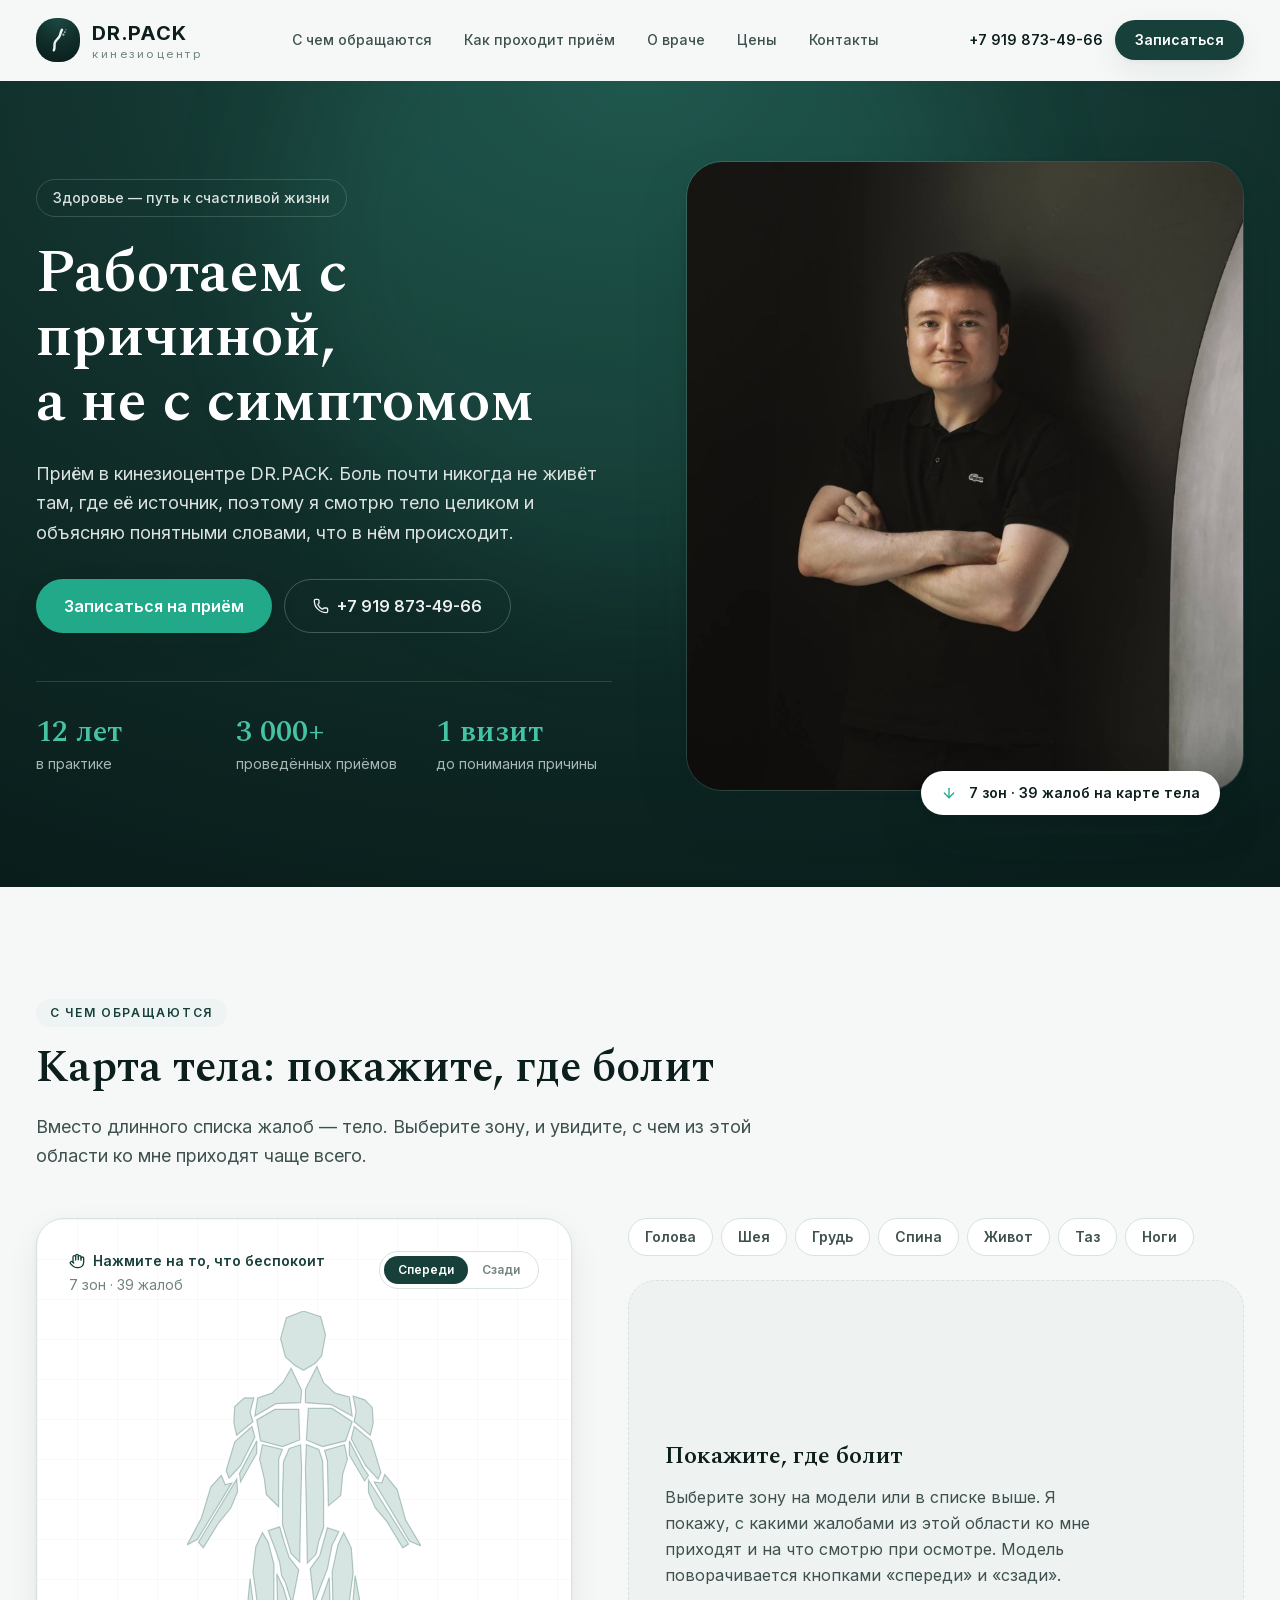
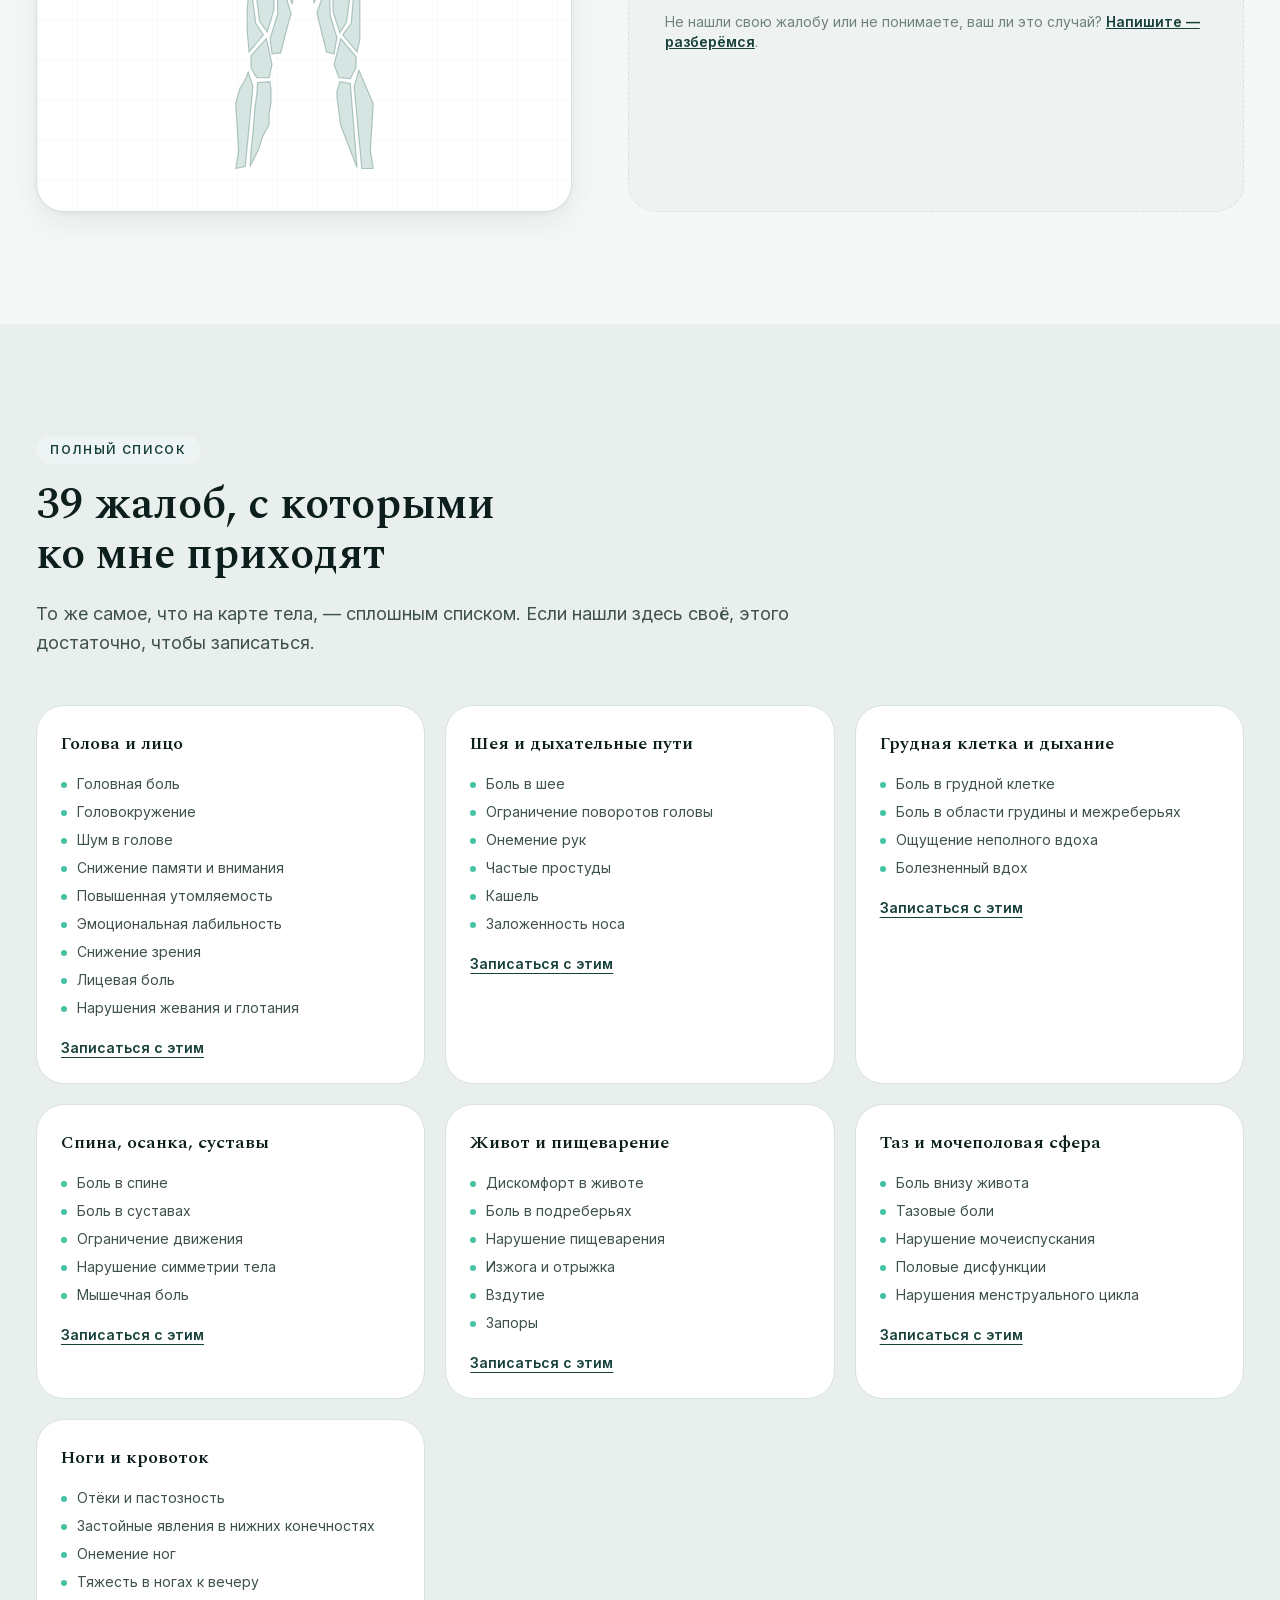
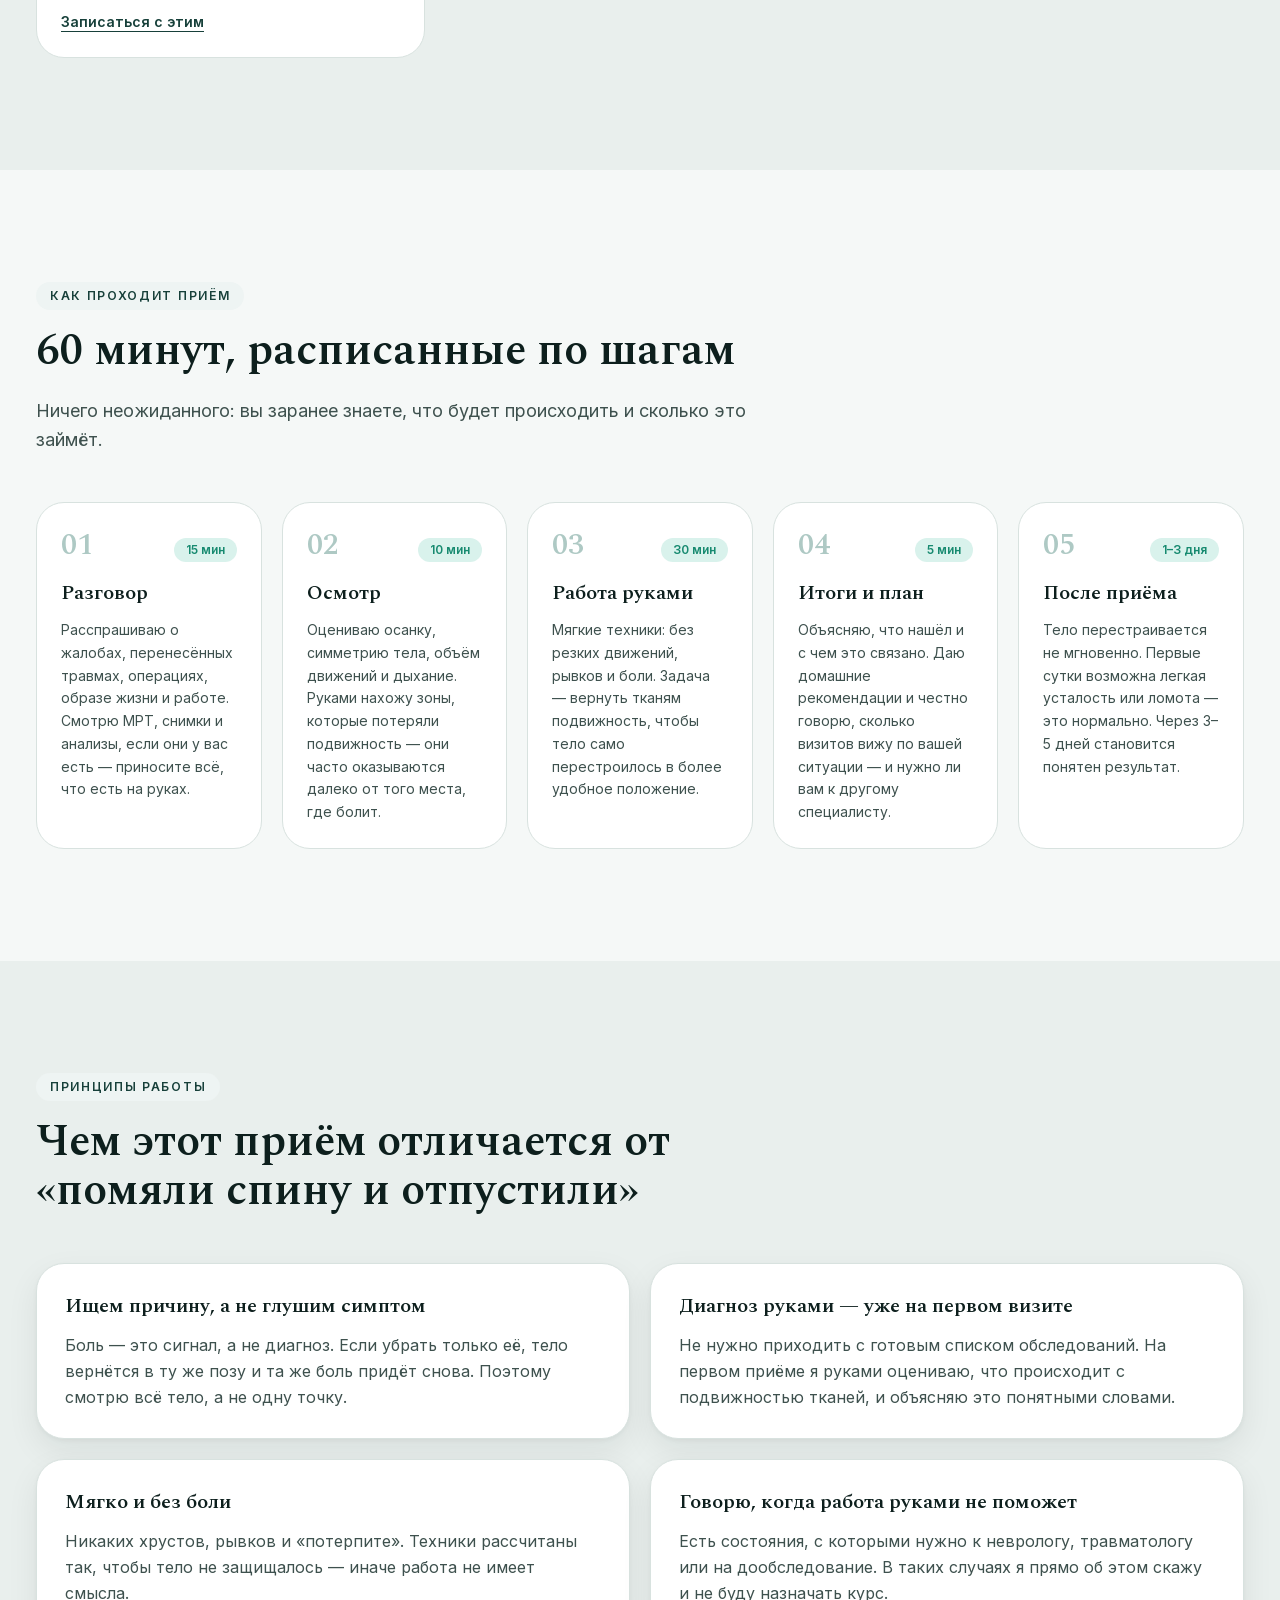
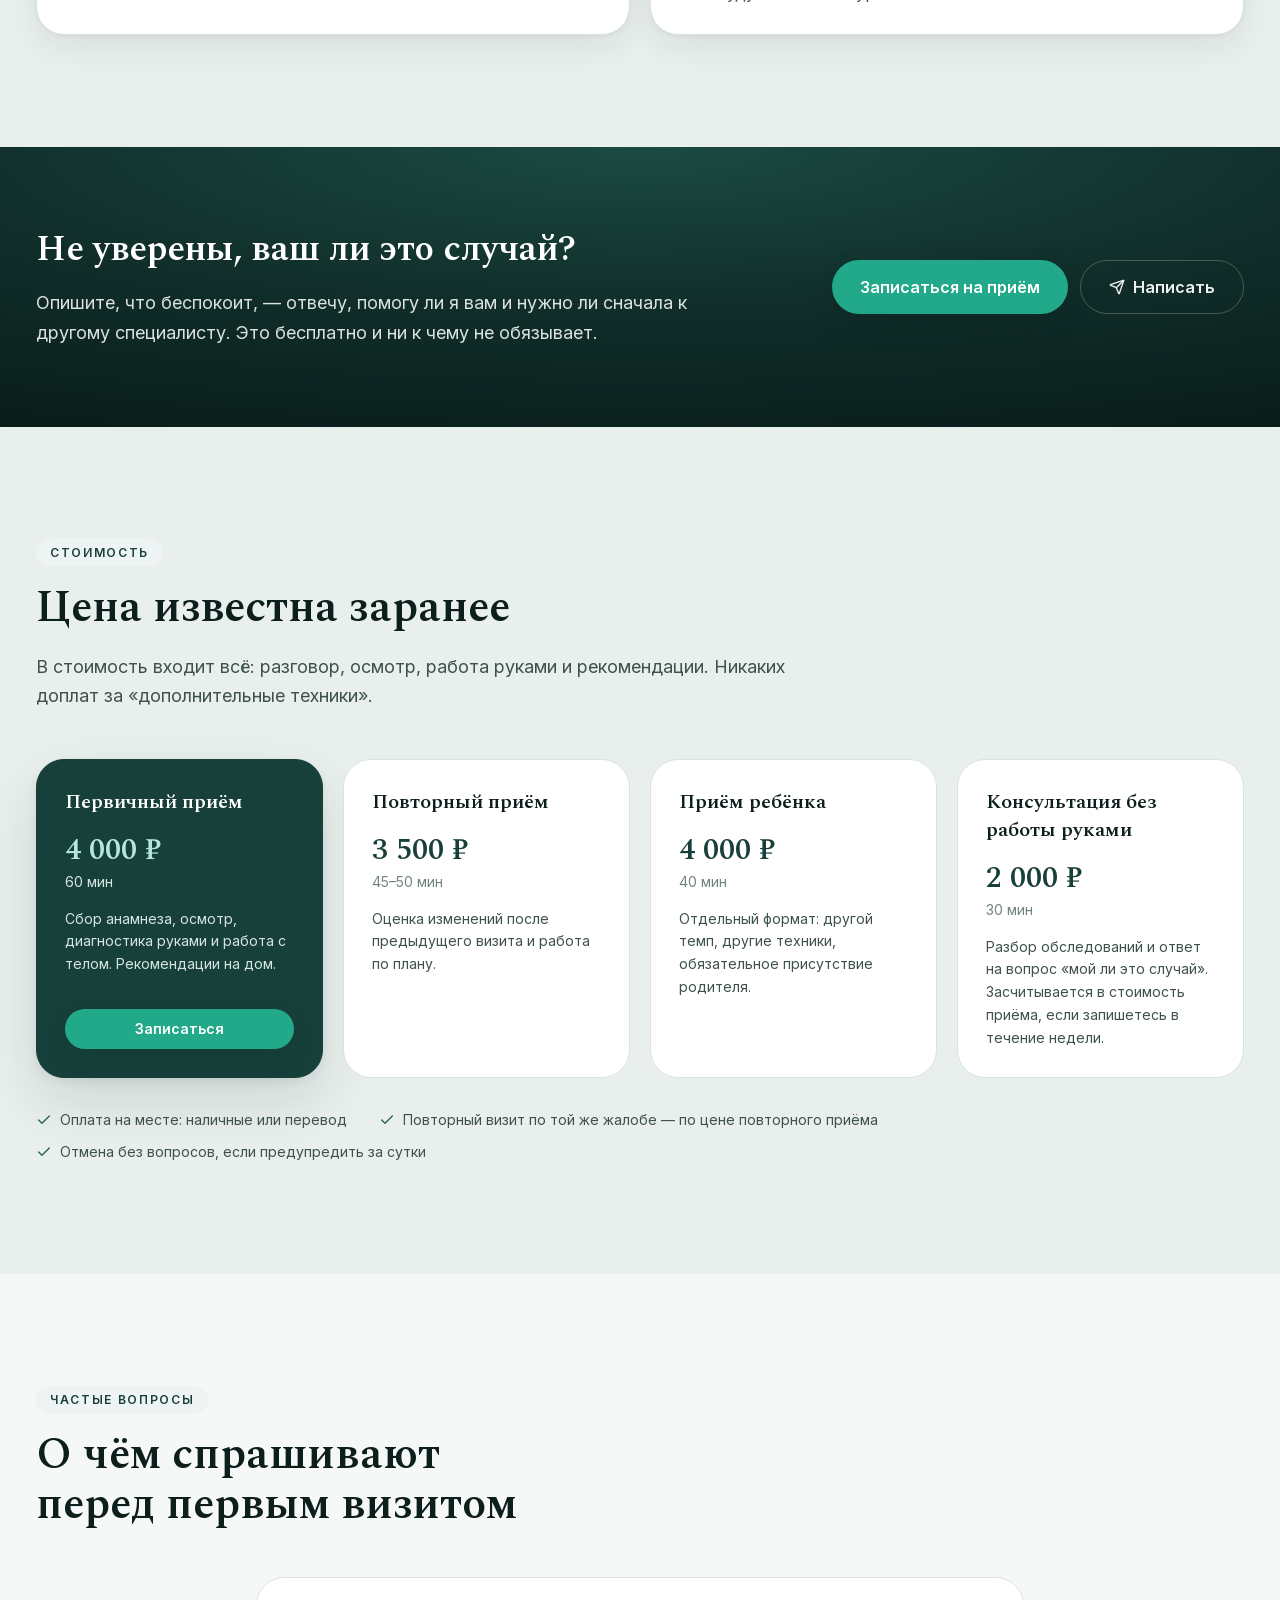
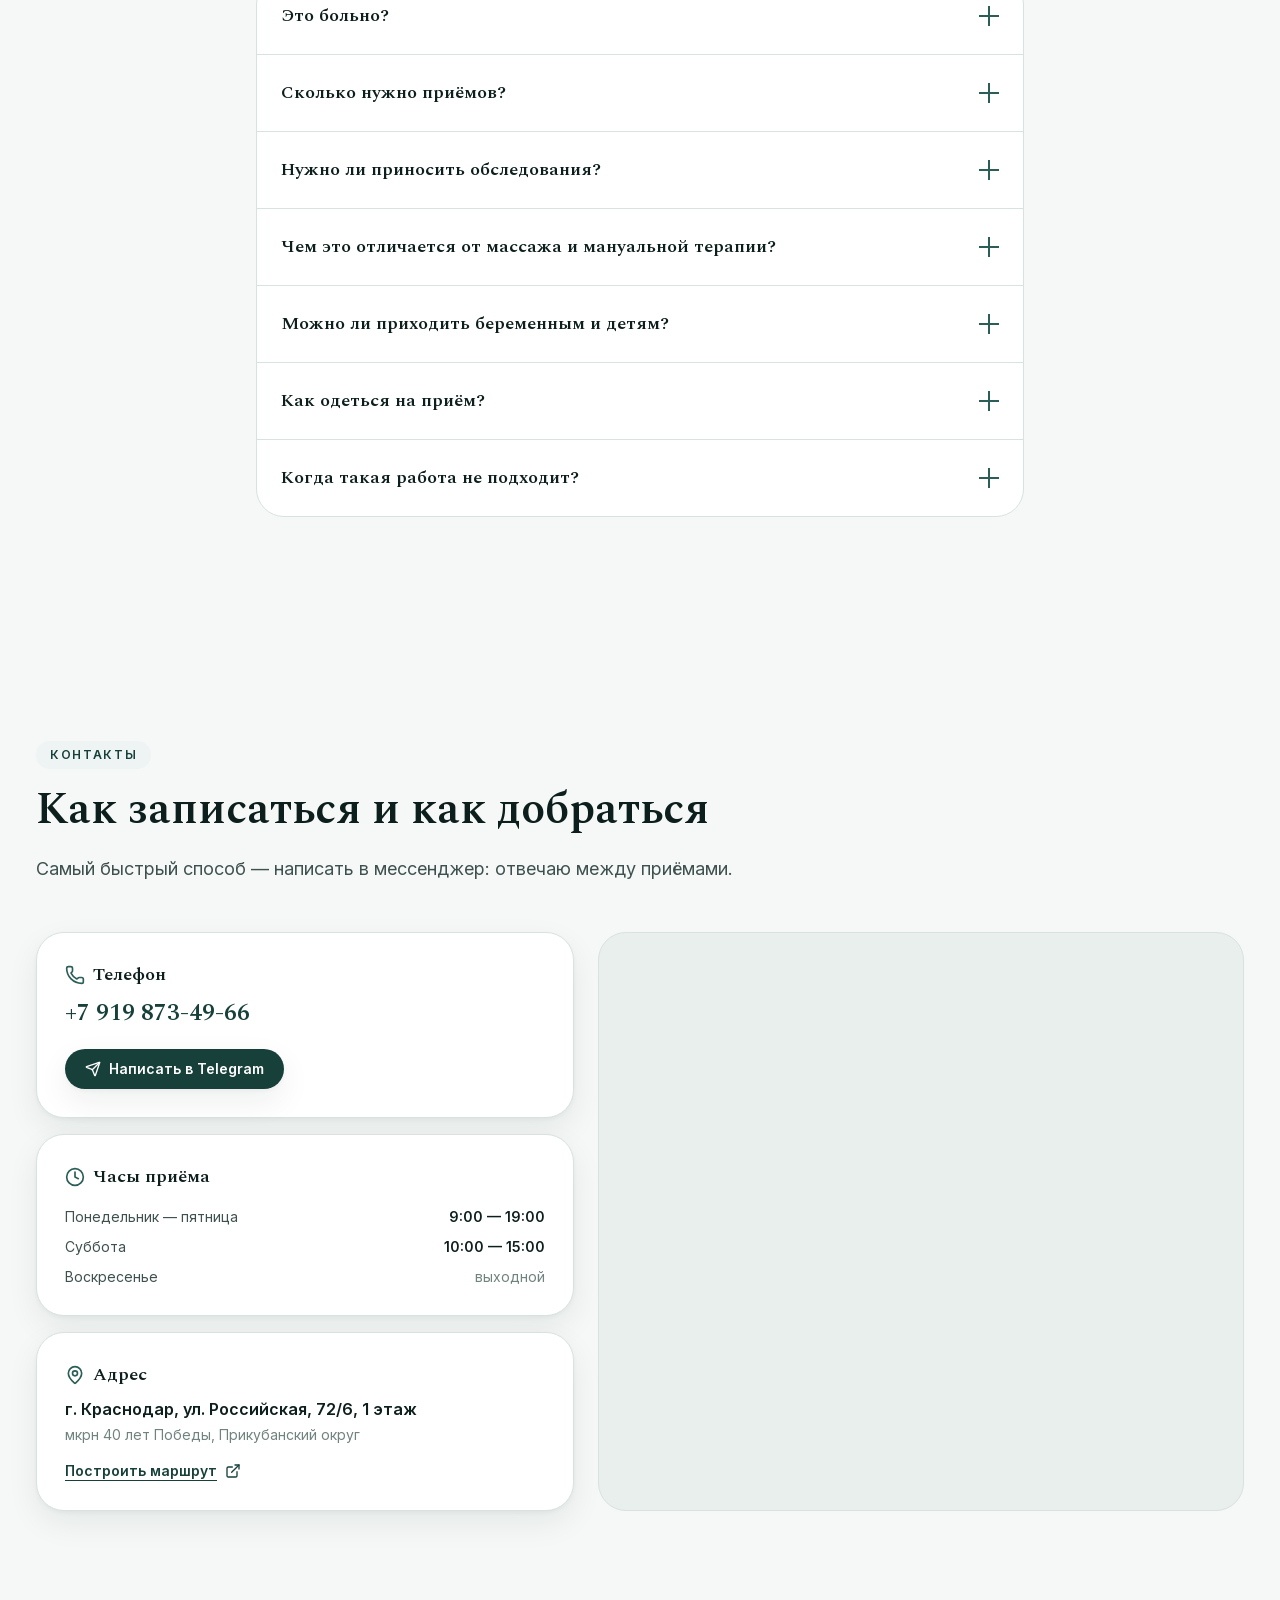
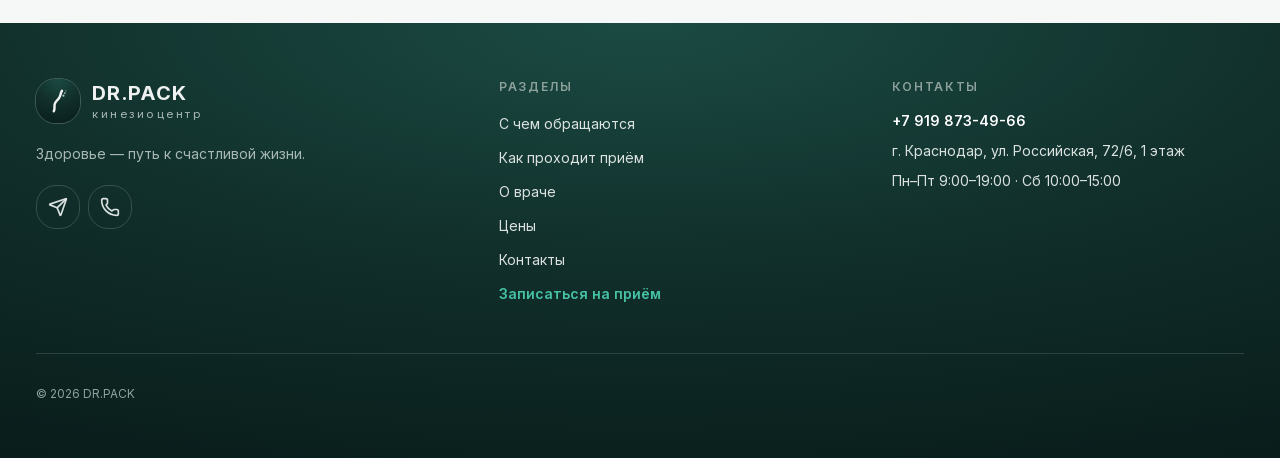
==== commit 9375afa8: "Основной мессенджер — Telegram вместо WhatsApp" ====
--- a/index.html
+++ b/index.html
@@ -1 +1 @@
-<!DOCTYPE html><html lang="ru" class="-E-zpq_variable ZHbxpG_variable"><head><meta charSet="utf-8"/><meta name="viewport" content="width=device-width, initial-scale=1"/><link rel="preload" href="/_next/static/media/04f0444416d8fbc0-s.p.0lwu3izqcp-2k.woff2" as="font" crossorigin="" type="font/woff2"/><link rel="preload" href="/_next/static/media/07c7676b89ed2778-s.p.2bn3s6zvc0dyp.woff2" as="font" crossorigin="" type="font/woff2"/><link rel="preload" href="/_next/static/media/76b70a1dbe058eb5-s.p.1y4-pdgsjb-pw.woff2" as="font" crossorigin="" type="font/woff2"/><link rel="preload" href="/_next/static/media/8d3a19011ee541c1-s.p.08rc2-5ev0bam.woff2" as="font" crossorigin="" type="font/woff2"/><link rel="preload" href="/_next/static/media/9d01140c91ee05f7-s.p.0m24nhe3bmgar.woff2" as="font" crossorigin="" type="font/woff2"/><link rel="preload" href="/_next/static/media/b797e5ffd7c221fd-s.p.22lmd_hefg6uf.woff2" as="font" crossorigin="" type="font/woff2"/><link rel="preload" href="/_next/static/media/bf437a77ed573b5f-s.p.42kv-xe2onlt1.woff2" as="font" crossorigin="" type="font/woff2"/><link rel="preload" href="/_next/static/media/d249cc0522eaee86-s.p.14m4o5_2f2tnm.woff2" as="font" crossorigin="" type="font/woff2"/><link rel="preload" as="image" href="/photo/doctor.jpg"/><link rel="stylesheet" href="/_next/static/chunks/1xqa5gwbkknfa.css" data-precedence="next"/><link rel="preload" as="script" fetchPriority="low" href="/_next/static/chunks/1ckvzn7sfprko.js"/><script src="/_next/static/chunks/2r4s4h5xul1n-.js" async=""></script><script src="/_next/static/chunks/216iyidhmrh3u.js" async=""></script><script src="/_next/static/chunks/1kb4dcqdypxx7.js" async=""></script><script src="/_next/static/chunks/turbopack-3-ry682tkyiqk.js" async=""></script><script src="/_next/static/chunks/2fxwe-yhusgb1.js" async=""></script><script src="/_next/static/chunks/0g2z1xlp3tcaz.js" async=""></script><script src="/_next/static/chunks/152nuogneic2a.js" async=""></script><script src="/_next/static/chunks/2heekuifo7-y5.js" async=""></script><meta name="next-size-adjust" content=""/><meta name="theme-color" content="#f5f8f7"/><title>DR.PACK — кинезиоцентр: приём, запись, цены</title><meta name="description" content="Кинезиоцентр DR.PACK: головные боли, боль в спине и шее, нарушения дыхания и пищеварения, тазовые боли, отёки. Диагностика руками на первом визите, запись в WhatsApp или Telegram."/><meta name="keywords" content="кинезиоцентр,кинезиотерапия,DR.PACK,доктор Пак,боль в спине,головные боли,мануальная терапия,работа с телом для ребёнка"/><meta name="robots" content="noindex, nofollow"/><link rel="canonical" href="https://drpack-med.github.io/"/><meta property="og:title" content="DR.PACK — кинезиоцентр"/><meta property="og:description" content="Кинезиоцентр DR.PACK: головные боли, боль в спине и шее, нарушения дыхания и пищеварения, тазовые боли, отёки. Диагностика руками на первом визите, запись в WhatsApp или Telegram."/><meta property="og:url" content="https://drpack-med.github.io/"/><meta property="og:site_name" content="DR.PACK"/><meta property="og:locale" content="ru_RU"/><meta property="og:type" content="website"/><meta name="twitter:card" content="summary"/><meta name="twitter:title" content="DR.PACK — кинезиоцентр"/><meta name="twitter:description" content="Кинезиоцентр DR.PACK: головные боли, боль в спине и шее, нарушения дыхания и пищеварения, тазовые боли, отёки. Диагностика руками на первом визите, запись в WhatsApp или Telegram."/><link rel="icon" href="/icon.svg?icon.3fhab57_ql8y9.svg" sizes="any" type="image/svg+xml"/><script src="/_next/static/chunks/0cz1d0mv5g_q7.js" noModule=""></script></head><body class="min-h-dvh antialiased"><div hidden=""><!--$--><!--/$--></div><a href="#main" class="sr-only focus:not-sr-only focus:fixed focus:top-4 focus:left-4 focus:z-100 focus:rounded-full focus:bg-brand-600 focus:px-5 focus:py-3 focus:font-semibold focus:text-white">Перейти к содержанию</a><header class="sticky top-0 z-50 border-b bg-paper/92 backdrop-blur transition border-transparent"><div class="container-page flex h-20 items-center justify-between gap-4"><a class="group inline-flex items-center gap-3 " aria-label="DR.PACK — кинезиоцентр, на главную" href="/"><span class="bg-logo flex size-11 items-center justify-center rounded-xl2 transition "><svg viewBox="0 0 24 24" class="size-7" aria-hidden="true"><path d="M15.4 3.2c-1.6 2.6-1.1 4.4-2.6 6.4-1.6 2.1-3 2.8-3.6 5-.6 2.2.4 3.6-.8 6.2" fill="none" stroke="currentColor" stroke-width="2.1" stroke-linecap="round" class="text-silver-100"></path><circle cx="16.6" cy="7.4" r="1" class="fill-silver-400"></circle><circle cx="17.8" cy="5.2" r="0.8" class="fill-silver-400"></circle><circle cx="18.7" cy="3.3" r="0.6" class="fill-silver-500"></circle></svg></span><span class="leading-tight"><span class="block text-xl font-bold tracking-[0.04em] text-ink">DR.PACK</span><span class="block text-[0.72rem] tracking-[0.22em] text-ink-50">кинезиоцентр</span></span></a><nav class="hidden items-center gap-1 lg:flex"><a class="rounded-full px-3.5 py-2 text-sm font-medium text-ink-70 transition hover:bg-brand-50 hover:text-brand-700" href="/#karta-tela">С чем обращаются</a><a class="rounded-full px-3.5 py-2 text-sm font-medium text-ink-70 transition hover:bg-brand-50 hover:text-brand-700" href="/#priem">Как проходит приём</a><a class="rounded-full px-3.5 py-2 text-sm font-medium text-ink-70 transition hover:bg-brand-50 hover:text-brand-700" href="/o-vrache/">О враче</a><a class="rounded-full px-3.5 py-2 text-sm font-medium text-ink-70 transition hover:bg-brand-50 hover:text-brand-700" href="/ceny/">Цены</a><a class="rounded-full px-3.5 py-2 text-sm font-medium text-ink-70 transition hover:bg-brand-50 hover:text-brand-700" href="/kontakty/">Контакты</a></nav><div class="hidden items-center gap-3 lg:flex"><a href="tel:+79198734966" class="text-sm font-semibold text-ink transition hover:text-brand-600">+7 919 873-49-66</a><a class="inline-flex items-center justify-center gap-2 rounded-full font-semibold transition focus-visible:ring-2 focus-visible:ring-accent-500 focus-visible:ring-offset-2 focus-visible:ring-offset-paper focus-visible:outline-none disabled:cursor-not-allowed disabled:opacity-50 bg-brand-600 text-white shadow-soft hover:bg-brand-700 px-5 py-2.5 text-sm " href="/zapis/">Записаться</a></div><button type="button" aria-label="Открыть меню" aria-expanded="false" class="flex size-11 items-center justify-center rounded-xl2 border border-line bg-white text-ink lg:hidden"><svg xmlns="http://www.w3.org/2000/svg" width="24" height="24" viewBox="0 0 24 24" fill="none" stroke="currentColor" stroke-width="2" stroke-linecap="round" stroke-linejoin="round" class="lucide lucide-menu size-5" aria-hidden="true"><path d="M4 5h16"></path><path d="M4 12h16"></path><path d="M4 19h16"></path></svg></button></div></header><main id="main" class="pb-20 lg:pb-0"><section class="bg-logo relative overflow-hidden pt-14 pb-16 sm:pt-16 lg:pt-20 lg:pb-24"><div class="pointer-events-none absolute -top-48 left-1/2 size-[44rem] -translate-x-1/2 rounded-full bg-accent-400/10 blur-3xl" aria-hidden="true"></div><div class="container-page relative grid items-center gap-12 lg:grid-cols-[1.05fr_1fr] lg:gap-16"><div><p class="inline-flex items-center gap-2 rounded-full border border-silver-400/25 px-4 py-2 text-sm font-medium text-silver-200">Здоровье — путь к счастливой жизни</p><h1 class="mt-6 font-display text-4xl leading-[1.08] font-semibold text-balance text-white sm:text-5xl lg:text-6xl">Работаем с причиной,<br/>а не с симптомом</h1><p class="mt-6 max-w-xl text-lg leading-relaxed text-silver-200">Приём в кинезиоцентре <!-- -->DR.PACK<!-- -->. Боль почти никогда не живёт там, где её источник, поэтому я смотрю тело целиком и объясняю понятными словами, что в нём происходит.</p><div class="mt-8 flex flex-col gap-3 sm:flex-row"><a class="inline-flex items-center justify-center gap-2 rounded-full font-semibold transition focus-visible:ring-2 focus-visible:ring-accent-500 focus-visible:ring-offset-2 focus-visible:ring-offset-paper focus-visible:outline-none disabled:cursor-not-allowed disabled:opacity-50 bg-accent-500 text-white shadow-soft hover:bg-accent-600 px-7 py-3.5 text-base " href="/zapis/">Записаться на приём</a><a href="tel:+79198734966" class="inline-flex items-center justify-center gap-2 rounded-full font-semibold transition focus-visible:ring-2 focus-visible:ring-accent-500 focus-visible:ring-offset-2 focus-visible:ring-offset-paper focus-visible:outline-none disabled:cursor-not-allowed disabled:opacity-50 border border-silver-400/35 text-silver-100 hover:border-silver-200 hover:text-white px-7 py-3.5 text-base "><svg xmlns="http://www.w3.org/2000/svg" width="24" height="24" viewBox="0 0 24 24" fill="none" stroke="currentColor" stroke-width="2" stroke-linecap="round" stroke-linejoin="round" class="lucide lucide-phone size-4" aria-hidden="true"><path d="M13.832 16.568a1 1 0 0 0 1.213-.303l.355-.465A2 2 0 0 1 17 15h3a2 2 0 0 1 2 2v3a2 2 0 0 1-2 2A18 18 0 0 1 2 4a2 2 0 0 1 2-2h3a2 2 0 0 1 2 2v3a2 2 0 0 1-.8 1.6l-.468.351a1 1 0 0 0-.292 1.233 14 14 0 0 0 6.392 6.384"></path></svg>+7 919 873-49-66</a></div><dl class="mt-12 grid max-w-xl grid-cols-3 gap-6 border-t border-silver-400/20 pt-8"><div><dt class="font-display text-2xl font-semibold text-accent-400 sm:text-3xl">12 лет</dt><dd class="mt-1 text-sm leading-snug text-silver-400">в практике</dd></div><div><dt class="font-display text-2xl font-semibold text-accent-400 sm:text-3xl">3 000+</dt><dd class="mt-1 text-sm leading-snug text-silver-400">проведённых приёмов</dd></div><div><dt class="font-display text-2xl font-semibold text-accent-400 sm:text-3xl">1 визит</dt><dd class="mt-1 text-sm leading-snug text-silver-400">до понимания причины</dd></div></dl></div><div class="relative"><div class="relative overflow-hidden rounded-xl4 border border-silver-400/20 shadow-lift"><img alt="DR.PACK — кинезиоцентр" width="800" height="903" decoding="async" data-nimg="1" class="h-full w-full object-cover" style="color:transparent" src="/photo/doctor.jpg"/></div><a href="#karta-tela" class="absolute -bottom-6 left-1/2 flex -translate-x-1/2 items-center gap-3 rounded-full bg-white px-5 py-3 text-sm font-semibold text-ink shadow-lift transition hover:text-accent-600 sm:left-auto sm:right-6 sm:translate-x-0"><svg xmlns="http://www.w3.org/2000/svg" width="24" height="24" viewBox="0 0 24 24" fill="none" stroke="currentColor" stroke-width="2" stroke-linecap="round" stroke-linejoin="round" class="lucide lucide-arrow-down size-4 text-accent-500" aria-hidden="true"><path d="M12 5v14"></path><path d="m19 12-7 7-7-7"></path></svg>7 зон<!-- --> ·<!-- --> <!-- -->39 жалоб<!-- --> на карте тела</a></div></div></section><section id="karta-tela" class="bg-paper py-16 sm:py-20 lg:py-28 "><div class="container-page"><header class="max-w-3xl"><p class="mb-4 inline-flex items-center gap-2 rounded-full px-3.5 py-1.5 text-xs font-semibold tracking-[0.14em] uppercase bg-brand-50 text-brand-600">С чем обращаются</p><h2 class="font-display text-3xl leading-[1.12] font-semibold text-balance sm:text-4xl lg:text-[2.75rem] text-ink">Карта тела: покажите, где болит</h2><p class="mt-5 text-lg leading-relaxed text-ink-70">Вместо длинного списка жалоб — тело. Выберите зону, и увидите, с чем из этой области ко мне приходят чаще всего.</p></header><div class="mt-12"><div class="grid gap-8 lg:grid-cols-[minmax(0,1fr)_minmax(0,1.15fr)] lg:gap-14"><div class="relative overflow-hidden rounded-xl3 border border-line bg-white p-6 shadow-soft sm:p-8"><div class="bg-chart pointer-events-none absolute inset-0 opacity-60"></div><div class="relative mb-4 flex flex-wrap items-start justify-between gap-4"><div><p class="flex items-center gap-2 text-sm font-semibold text-brand-600"><svg xmlns="http://www.w3.org/2000/svg" width="24" height="24" viewBox="0 0 24 24" fill="none" stroke="currentColor" stroke-width="2" stroke-linecap="round" stroke-linejoin="round" class="lucide lucide-hand size-4" aria-hidden="true"><path d="M18 11V6a2 2 0 0 0-2-2a2 2 0 0 0-2 2"></path><path d="M14 10V4a2 2 0 0 0-2-2a2 2 0 0 0-2 2v2"></path><path d="M10 10.5V6a2 2 0 0 0-2-2a2 2 0 0 0-2 2v8"></path><path d="M18 8a2 2 0 1 1 4 0v6a8 8 0 0 1-8 8h-2c-2.8 0-4.5-.86-5.99-2.34l-3.6-3.6a2 2 0 0 1 2.83-2.82L7 15"></path></svg>Нажмите на то, что беспокоит</p><p class="mt-1 text-sm text-ink-50">7 зон<!-- --> · <!-- -->39 жалоб</p></div><div class="flex rounded-full border border-line bg-white p-1"><button type="button" aria-pressed="true" class="rounded-full px-3.5 py-1.5 text-xs font-semibold transition bg-brand-600 text-white">Спереди</button><button type="button" aria-pressed="false" class="rounded-full px-3.5 py-1.5 text-xs font-semibold transition text-ink-50 hover:text-ink">Сзади</button></div></div><svg viewBox="0 0 100 200" class="relative mx-auto block h-[clamp(22rem,52vh,34rem)] w-auto" aria-hidden="true" focusable="false"><polygon points="51.84 41.63 51.02 55.1 57.96 57.96 67.76 55.51 70.61 47.35 62.04 41.63" stroke-width="0.5" class="zone-path fill-brand-100 stroke-brand-400/40"></polygon><polygon points="29.8 46.53 31.43 55.51 40.82 57.96 48.16 55.1 47.76 42.04 37.55 42.04" stroke-width="0.5" class="zone-path fill-brand-100 stroke-brand-400/40"></polygon><polygon points="68.57 63.27 67.35 57.14 58.78 59.59 60 64.08 60.41 83.27 65.71 78.78 66.53 69.8" stroke-width="0.5" class="zone-path fill-brand-100 stroke-brand-400/40"></polygon><polygon points="33.88 78.37 33.06 71.84 31.02 63.27 32.24 57.14 40.82 59.18 39.18 63.27 39.18 83.67" stroke-width="0.5" class="zone-path fill-brand-100 stroke-brand-400/40"></polygon><polygon points="56.33 59.18 57.96 64.08 58.37 77.96 58.37 92.65 56.33 98.37 55.1 104.08 51.43 107.76 51.02 84.49 50.61 67.35 51.02 57.14" stroke-width="0.5" class="zone-path fill-brand-100 stroke-brand-400/40"></polygon><polygon points="43.67 58.78 48.57 57.14 48.98 67.35 48.57 84.49 48.16 107.35 44.49 103.67 40.82 91.43 40.82 78.37 41.22 64.49" stroke-width="0.5" class="zone-path fill-brand-100 stroke-brand-400/40"></polygon><polygon points="16.73 68.16 17.96 71.43 22.86 66.12 28.98 53.88 27.76 49.39 20.41 55.92" stroke-width="0.5" class="zone-path fill-brand-100 stroke-brand-400/40"></polygon><polygon points="71.43 49.39 70.2 54.69 76.33 66.12 81.63 71.84 82.86 68.98 78.78 55.51" stroke-width="0.5" class="zone-path fill-brand-100 stroke-brand-400/40"></polygon><polygon points="69.39 55.51 69.39 61.63 75.92 72.65 77.55 70.2 75.51 67.35" stroke-width="0.5" class="zone-path fill-brand-100 stroke-brand-400/40"></polygon><polygon points="22.45 69.39 29.8 55.51 29.8 60.82 22.86 73.06" stroke-width="0.5" class="zone-path fill-brand-100 stroke-brand-400/40"></polygon><polygon points="55.51 23.67 50.61 33.47 50.61 39.18 61.63 40 70.61 44.9 69.39 36.73 63.27 35.1 58.37 30.61" stroke-width="0.5" class="zone-path fill-brand-100 stroke-brand-400/40"></polygon><polygon points="28.98 44.9 30.2 37.14 36.33 35.1 41.22 30.2 44.49 24.49 48.98 33.88 48.57 39.18 37.96 39.59" stroke-width="0.5" class="zone-path fill-brand-100 stroke-brand-400/40"></polygon><polygon points="78.37 53.06 79.59 47.76 79.18 41.22 75.92 37.96 71.02 36.33 72.24 42.86 71.43 47.35" stroke-width="0.5" class="zone-path fill-brand-100 stroke-brand-400/40"></polygon><polygon points="28.16 47.35 21.22 53.06 20 47.76 20.41 40.82 24.49 37.14 28.57 37.14 26.94 43.27" stroke-width="0.5" class="zone-path fill-brand-100 stroke-brand-400/40"></polygon><polygon points="42.45 2.86 40 11.84 42.04 19.59 46.12 23.27 49.8 25.31 54.69 22.45 57.55 19.18 59.18 10.2 57.14 2.45 49.8 0" stroke-width="0.5" class="zone-path fill-brand-100 stroke-brand-400/40"></polygon><polygon points="52.65 110.2 54.29 124.9 60 110.2 62.04 100 64.9 94.29 60 92.65 56.73 104.49" stroke-width="0.5" class="zone-path fill-brand-100 stroke-brand-400/40"></polygon><polygon points="47.76 110.61 44.9 125.31 42.04 115.92 40.41 113.06 39.59 107.35 37.96 102.45 34.69 93.88 39.59 92.24 41.63 99.18 43.67 105.31" stroke-width="0.5" class="zone-path fill-brand-100 stroke-brand-400/40"></polygon><polygon points="34.69 98.78 37.14 108.16 37.14 127.76 34.29 137.14 31.02 132.65 29.39 120 28.16 111.43 29.39 100.82 32.24 94.69" stroke-width="0.5" class="zone-path fill-brand-100 stroke-brand-400/40"></polygon><polygon points="63.27 105.71 64.49 100 66.94 94.69 70.2 101.22 71.02 111.84 68.16 133.06 65.31 137.55 62.45 128.57 62.04 111.43" stroke-width="0.5" class="zone-path fill-brand-100 stroke-brand-400/40"></polygon><polygon points="38.78 129.39 38.37 112.24 41.22 118.37 44.49 129.39 42.86 135.1 40 146.12 36.33 146.53 35.51 140" stroke-width="0.5" class="zone-path fill-brand-100 stroke-brand-400/40"></polygon><polygon points="59.59 145.71 55.51 128.98 60.82 113.88 61.22 130.2 64.08 139.59 62.86 146.53" stroke-width="0.5" class="zone-path fill-brand-100 stroke-brand-400/40"></polygon><polygon points="32.65 138.37 26.53 145.71 25.71 136.73 25.71 127.35 26.94 114.29 29.39 133.47" stroke-width="0.5" class="zone-path fill-brand-100 stroke-brand-400/40"></polygon><polygon points="71.84 113.06 73.88 124.08 73.88 140.41 72.65 145.71 66.53 138.37 70.2 133.47" stroke-width="0.5" class="zone-path fill-brand-100 stroke-brand-400/40"></polygon><polygon points="33.88 140 34.69 143.27 35.51 147.35 36.33 151.02 35.1 156.73 29.8 156.73 27.35 152.65 27.35 147.35 30.2 144.08" stroke-width="0.5" class="zone-path fill-brand-100 stroke-brand-400/40"></polygon><polygon points="65.71 140 72.24 147.76 72.24 152.24 69.8 157.14 64.9 156.73 62.86 151.02" stroke-width="0.5" class="zone-path fill-brand-100 stroke-brand-400/40"></polygon><polygon points="71.43 160.41 73.47 153.47 76.73 161.22 79.59 167.76 78.37 187.76 79.59 195.51 74.69 195.51" stroke-width="0.5" class="zone-path fill-brand-100 stroke-brand-400/40"></polygon><polygon points="24.9 194.69 27.76 164.9 28.16 160.41 26.12 154.29 24.9 157.55 22.45 161.63 20.82 167.76 22.04 188.16 20.82 195.51" stroke-width="0.5" class="zone-path fill-brand-100 stroke-brand-400/40"></polygon><polygon points="72.65 195.1 69.8 159.18 65.31 158.37 64.08 162.45 64.08 165.31 65.71 177.14" stroke-width="0.5" class="zone-path fill-brand-100 stroke-brand-400/40"></polygon><polygon points="35.51 158.37 35.92 162.45 35.92 166.94 35.1 172.24 35.1 176.73 32.24 182.04 30.61 187.35 26.94 194.69 27.35 187.76 28.16 180.41 28.57 175.51 28.98 169.8 29.8 164.08 30.2 158.78" stroke-width="0.5" class="zone-path fill-brand-100 stroke-brand-400/40"></polygon><polygon points="6.12 88.57 10.2 75.1 14.69 70.2 16.33 74.29 19.18 73.47 4.49 97.55 0 100" stroke-width="0.5" class="zone-path fill-brand-100 stroke-brand-400/40"></polygon><polygon points="84.49 69.8 83.27 73.47 80 73.06 95.1 98.37 100 100.41 93.47 89.39 89.8 76.33" stroke-width="0.5" class="zone-path fill-brand-100 stroke-brand-400/40"></polygon><polygon points="77.55 72.24 77.55 77.55 80.41 84.08 85.31 89.8 92.24 101.22 94.69 99.59" stroke-width="0.5" class="zone-path fill-brand-100 stroke-brand-400/40"></polygon><polygon points="6.94 101.22 13.47 90.61 18.78 84.08 21.63 77.14 21.22 71.84 4.9 98.78" stroke-width="0.5" class="zone-path fill-brand-100 stroke-brand-400/40"></polygon></svg></div><div class="flex flex-col"><div class="flex flex-wrap gap-2"><button type="button" aria-pressed="false" class="rounded-full border px-4 py-2 text-sm font-semibold transition focus-visible:ring-2 focus-visible:ring-accent-500 focus-visible:outline-none border-line bg-white text-ink-70 hover:border-accent-400 hover:text-ink">Голова</button><button type="button" aria-pressed="false" class="rounded-full border px-4 py-2 text-sm font-semibold transition focus-visible:ring-2 focus-visible:ring-accent-500 focus-visible:outline-none border-line bg-white text-ink-70 hover:border-accent-400 hover:text-ink">Шея</button><button type="button" aria-pressed="false" class="rounded-full border px-4 py-2 text-sm font-semibold transition focus-visible:ring-2 focus-visible:ring-accent-500 focus-visible:outline-none border-line bg-white text-ink-70 hover:border-accent-400 hover:text-ink">Грудь</button><button type="button" aria-pressed="false" class="rounded-full border px-4 py-2 text-sm font-semibold transition focus-visible:ring-2 focus-visible:ring-accent-500 focus-visible:outline-none border-line bg-white text-ink-70 hover:border-accent-400 hover:text-ink">Спина</button><button type="button" aria-pressed="false" class="rounded-full border px-4 py-2 text-sm font-semibold transition focus-visible:ring-2 focus-visible:ring-accent-500 focus-visible:outline-none border-line bg-white text-ink-70 hover:border-accent-400 hover:text-ink">Живот</button><button type="button" aria-pressed="false" class="rounded-full border px-4 py-2 text-sm font-semibold transition focus-visible:ring-2 focus-visible:ring-accent-500 focus-visible:outline-none border-line bg-white text-ink-70 hover:border-accent-400 hover:text-ink">Таз</button><button type="button" aria-pressed="false" class="rounded-full border px-4 py-2 text-sm font-semibold transition focus-visible:ring-2 focus-visible:ring-accent-500 focus-visible:outline-none border-line bg-white text-ink-70 hover:border-accent-400 hover:text-ink">Ноги</button></div><div class="mt-6 flex-1"><div class="flex h-full flex-col justify-center rounded-xl3 border border-dashed border-line bg-mist/60 p-7 sm:p-9" style="opacity:1"><h3 class="font-display text-2xl font-semibold text-ink">Покажите, где болит</h3><p class="mt-3 max-w-md text-base leading-relaxed text-ink-70">Выберите зону на модели или в списке выше. Я покажу, с какими жалобами из этой области ко мне приходят и на что смотрю при осмотре. Модель поворачивается кнопками «спереди» и «сзади».</p><p class="mt-6 text-sm text-ink-50">Не нашли свою жалобу или не понимаете, ваш ли это случай?<!-- --> <a class="font-semibold text-brand-600 underline" href="/zapis/">Напишите — разберёмся</a>.</p></div></div></div></div></div></div></section><section id="zhaloby" class="bg-mist py-16 sm:py-20 lg:py-28 "><div class="container-page"><header class="max-w-3xl"><p class="mb-4 inline-flex items-center gap-2 rounded-full px-3.5 py-1.5 text-xs font-semibold tracking-[0.14em] uppercase bg-brand-50 text-brand-600">Полный список</p><h2 class="font-display text-3xl leading-[1.12] font-semibold text-balance sm:text-4xl lg:text-[2.75rem] text-ink">39 жалоб, с которыми ко мне приходят</h2><p class="mt-5 text-lg leading-relaxed text-ink-70">То же самое, что на карте тела, — сплошным списком. Если нашли здесь своё, этого достаточно, чтобы записаться.</p></header><div class="mt-12"><div class="grid gap-5 md:grid-cols-2 lg:grid-cols-3"><article class="rounded-xl3 border border-line bg-white p-6"><h3 class="font-display text-lg font-semibold text-ink">Голова и лицо</h3><ul class="mt-4 space-y-2 text-sm text-ink-70"><li class="flex gap-2.5"><span class="mt-2 size-1.5 shrink-0 rounded-full bg-accent-400"></span>Головная боль</li><li class="flex gap-2.5"><span class="mt-2 size-1.5 shrink-0 rounded-full bg-accent-400"></span>Головокружение</li><li class="flex gap-2.5"><span class="mt-2 size-1.5 shrink-0 rounded-full bg-accent-400"></span>Шум в голове</li><li class="flex gap-2.5"><span class="mt-2 size-1.5 shrink-0 rounded-full bg-accent-400"></span>Снижение памяти и внимания</li><li class="flex gap-2.5"><span class="mt-2 size-1.5 shrink-0 rounded-full bg-accent-400"></span>Повышенная утомляемость</li><li class="flex gap-2.5"><span class="mt-2 size-1.5 shrink-0 rounded-full bg-accent-400"></span>Эмоциональная лабильность</li><li class="flex gap-2.5"><span class="mt-2 size-1.5 shrink-0 rounded-full bg-accent-400"></span>Снижение зрения</li><li class="flex gap-2.5"><span class="mt-2 size-1.5 shrink-0 rounded-full bg-accent-400"></span>Лицевая боль</li><li class="flex gap-2.5"><span class="mt-2 size-1.5 shrink-0 rounded-full bg-accent-400"></span>Нарушения жевания и глотания</li></ul><a class="mt-5 inline-block text-sm font-semibold text-brand-600 underline underline-offset-4 hover:text-brand-700" href="/zapis/?zone=head">Записаться с этим</a></article><article class="rounded-xl3 border border-line bg-white p-6"><h3 class="font-display text-lg font-semibold text-ink">Шея и дыхательные пути</h3><ul class="mt-4 space-y-2 text-sm text-ink-70"><li class="flex gap-2.5"><span class="mt-2 size-1.5 shrink-0 rounded-full bg-accent-400"></span>Боль в шее</li><li class="flex gap-2.5"><span class="mt-2 size-1.5 shrink-0 rounded-full bg-accent-400"></span>Ограничение поворотов головы</li><li class="flex gap-2.5"><span class="mt-2 size-1.5 shrink-0 rounded-full bg-accent-400"></span>Онемение рук</li><li class="flex gap-2.5"><span class="mt-2 size-1.5 shrink-0 rounded-full bg-accent-400"></span>Частые простуды</li><li class="flex gap-2.5"><span class="mt-2 size-1.5 shrink-0 rounded-full bg-accent-400"></span>Кашель</li><li class="flex gap-2.5"><span class="mt-2 size-1.5 shrink-0 rounded-full bg-accent-400"></span>Заложенность носа</li></ul><a class="mt-5 inline-block text-sm font-semibold text-brand-600 underline underline-offset-4 hover:text-brand-700" href="/zapis/?zone=neck">Записаться с этим</a></article><article class="rounded-xl3 border border-line bg-white p-6"><h3 class="font-display text-lg font-semibold text-ink">Грудная клетка и дыхание</h3><ul class="mt-4 space-y-2 text-sm text-ink-70"><li class="flex gap-2.5"><span class="mt-2 size-1.5 shrink-0 rounded-full bg-accent-400"></span>Боль в грудной клетке</li><li class="flex gap-2.5"><span class="mt-2 size-1.5 shrink-0 rounded-full bg-accent-400"></span>Боль в области грудины и межреберьях</li><li class="flex gap-2.5"><span class="mt-2 size-1.5 shrink-0 rounded-full bg-accent-400"></span>Ощущение неполного вдоха</li><li class="flex gap-2.5"><span class="mt-2 size-1.5 shrink-0 rounded-full bg-accent-400"></span>Болезненный вдох</li></ul><a class="mt-5 inline-block text-sm font-semibold text-brand-600 underline underline-offset-4 hover:text-brand-700" href="/zapis/?zone=chest">Записаться с этим</a></article><article class="rounded-xl3 border border-line bg-white p-6"><h3 class="font-display text-lg font-semibold text-ink">Спина, осанка, суставы</h3><ul class="mt-4 space-y-2 text-sm text-ink-70"><li class="flex gap-2.5"><span class="mt-2 size-1.5 shrink-0 rounded-full bg-accent-400"></span>Боль в спине</li><li class="flex gap-2.5"><span class="mt-2 size-1.5 shrink-0 rounded-full bg-accent-400"></span>Боль в суставах</li><li class="flex gap-2.5"><span class="mt-2 size-1.5 shrink-0 rounded-full bg-accent-400"></span>Ограничение движения</li><li class="flex gap-2.5"><span class="mt-2 size-1.5 shrink-0 rounded-full bg-accent-400"></span>Нарушение симметрии тела</li><li class="flex gap-2.5"><span class="mt-2 size-1.5 shrink-0 rounded-full bg-accent-400"></span>Мышечная боль</li></ul><a class="mt-5 inline-block text-sm font-semibold text-brand-600 underline underline-offset-4 hover:text-brand-700" href="/zapis/?zone=back">Записаться с этим</a></article><article class="rounded-xl3 border border-line bg-white p-6"><h3 class="font-display text-lg font-semibold text-ink">Живот и пищеварение</h3><ul class="mt-4 space-y-2 text-sm text-ink-70"><li class="flex gap-2.5"><span class="mt-2 size-1.5 shrink-0 rounded-full bg-accent-400"></span>Дискомфорт в животе</li><li class="flex gap-2.5"><span class="mt-2 size-1.5 shrink-0 rounded-full bg-accent-400"></span>Боль в подреберьях</li><li class="flex gap-2.5"><span class="mt-2 size-1.5 shrink-0 rounded-full bg-accent-400"></span>Нарушение пищеварения</li><li class="flex gap-2.5"><span class="mt-2 size-1.5 shrink-0 rounded-full bg-accent-400"></span>Изжога и отрыжка</li><li class="flex gap-2.5"><span class="mt-2 size-1.5 shrink-0 rounded-full bg-accent-400"></span>Вздутие</li><li class="flex gap-2.5"><span class="mt-2 size-1.5 shrink-0 rounded-full bg-accent-400"></span>Запоры</li></ul><a class="mt-5 inline-block text-sm font-semibold text-brand-600 underline underline-offset-4 hover:text-brand-700" href="/zapis/?zone=belly">Записаться с этим</a></article><article class="rounded-xl3 border border-line bg-white p-6"><h3 class="font-display text-lg font-semibold text-ink">Таз и мочеполовая сфера</h3><ul class="mt-4 space-y-2 text-sm text-ink-70"><li class="flex gap-2.5"><span class="mt-2 size-1.5 shrink-0 rounded-full bg-accent-400"></span>Боль внизу живота</li><li class="flex gap-2.5"><span class="mt-2 size-1.5 shrink-0 rounded-full bg-accent-400"></span>Тазовые боли</li><li class="flex gap-2.5"><span class="mt-2 size-1.5 shrink-0 rounded-full bg-accent-400"></span>Нарушение мочеиспускания</li><li class="flex gap-2.5"><span class="mt-2 size-1.5 shrink-0 rounded-full bg-accent-400"></span>Половые дисфункции</li><li class="flex gap-2.5"><span class="mt-2 size-1.5 shrink-0 rounded-full bg-accent-400"></span>Нарушения менструального цикла</li></ul><a class="mt-5 inline-block text-sm font-semibold text-brand-600 underline underline-offset-4 hover:text-brand-700" href="/zapis/?zone=pelvis">Записаться с этим</a></article><article class="rounded-xl3 border border-line bg-white p-6"><h3 class="font-display text-lg font-semibold text-ink">Ноги и кровоток</h3><ul class="mt-4 space-y-2 text-sm text-ink-70"><li class="flex gap-2.5"><span class="mt-2 size-1.5 shrink-0 rounded-full bg-accent-400"></span>Отёки и пастозность</li><li class="flex gap-2.5"><span class="mt-2 size-1.5 shrink-0 rounded-full bg-accent-400"></span>Застойные явления в нижних конечностях</li><li class="flex gap-2.5"><span class="mt-2 size-1.5 shrink-0 rounded-full bg-accent-400"></span>Онемение ног</li><li class="flex gap-2.5"><span class="mt-2 size-1.5 shrink-0 rounded-full bg-accent-400"></span>Тяжесть в ногах к вечеру</li></ul><a class="mt-5 inline-block text-sm font-semibold text-brand-600 underline underline-offset-4 hover:text-brand-700" href="/zapis/?zone=legs">Записаться с этим</a></article></div></div></div></section><section id="priem" class="bg-paper py-16 sm:py-20 lg:py-28 "><div class="container-page"><header class="max-w-3xl"><p class="mb-4 inline-flex items-center gap-2 rounded-full px-3.5 py-1.5 text-xs font-semibold tracking-[0.14em] uppercase bg-brand-50 text-brand-600">Как проходит приём</p><h2 class="font-display text-3xl leading-[1.12] font-semibold text-balance sm:text-4xl lg:text-[2.75rem] text-ink">60 минут, расписанные по шагам</h2><p class="mt-5 text-lg leading-relaxed text-ink-70">Ничего неожиданного: вы заранее знаете, что будет происходить и сколько это займёт.</p></header><div class="mt-12"><ol class="grid gap-5 sm:grid-cols-2 lg:grid-cols-5"><div style="opacity:0;transform:translateY(16px)"><li class="relative flex h-full flex-col rounded-xl3 border border-line bg-white p-6"><div class="flex items-baseline justify-between"><span class="font-display text-3xl font-semibold text-brand-200">01</span><span class="rounded-full bg-accent-100 px-3 py-1 text-xs font-semibold text-accent-600">15 мин</span></div><h3 class="mt-4 font-display text-xl font-semibold text-ink">Разговор</h3><p class="mt-3 text-sm leading-relaxed text-ink-70">Расспрашиваю о жалобах, перенесённых травмах, операциях, образе жизни и работе. Смотрю МРТ, снимки и анализы, если они у вас есть — приносите всё, что есть на руках.</p></li></div><div style="opacity:0;transform:translateY(16px)"><li class="relative flex h-full flex-col rounded-xl3 border border-line bg-white p-6"><div class="flex items-baseline justify-between"><span class="font-display text-3xl font-semibold text-brand-200">02</span><span class="rounded-full bg-accent-100 px-3 py-1 text-xs font-semibold text-accent-600">10 мин</span></div><h3 class="mt-4 font-display text-xl font-semibold text-ink">Осмотр</h3><p class="mt-3 text-sm leading-relaxed text-ink-70">Оцениваю осанку, симметрию тела, объём движений и дыхание. Руками нахожу зоны, которые потеряли подвижность — они часто оказываются далеко от того места, где болит.</p></li></div><div style="opacity:0;transform:translateY(16px)"><li class="relative flex h-full flex-col rounded-xl3 border border-line bg-white p-6"><div class="flex items-baseline justify-between"><span class="font-display text-3xl font-semibold text-brand-200">03</span><span class="rounded-full bg-accent-100 px-3 py-1 text-xs font-semibold text-accent-600">30 мин</span></div><h3 class="mt-4 font-display text-xl font-semibold text-ink">Работа руками</h3><p class="mt-3 text-sm leading-relaxed text-ink-70">Мягкие техники: без резких движений, рывков и боли. Задача — вернуть тканям подвижность, чтобы тело само перестроилось в более удобное положение.</p></li></div><div style="opacity:0;transform:translateY(16px)"><li class="relative flex h-full flex-col rounded-xl3 border border-line bg-white p-6"><div class="flex items-baseline justify-between"><span class="font-display text-3xl font-semibold text-brand-200">04</span><span class="rounded-full bg-accent-100 px-3 py-1 text-xs font-semibold text-accent-600">5 мин</span></div><h3 class="mt-4 font-display text-xl font-semibold text-ink">Итоги и план</h3><p class="mt-3 text-sm leading-relaxed text-ink-70">Объясняю, что нашёл и с чем это связано. Даю домашние рекомендации и честно говорю, сколько визитов вижу по вашей ситуации — и нужно ли вам к другому специалисту.</p></li></div><div style="opacity:0;transform:translateY(16px)"><li class="relative flex h-full flex-col rounded-xl3 border border-line bg-white p-6"><div class="flex items-baseline justify-between"><span class="font-display text-3xl font-semibold text-brand-200">05</span><span class="rounded-full bg-accent-100 px-3 py-1 text-xs font-semibold text-accent-600">1–3 дня</span></div><h3 class="mt-4 font-display text-xl font-semibold text-ink">После приёма</h3><p class="mt-3 text-sm leading-relaxed text-ink-70">Тело перестраивается не мгновенно. Первые сутки возможна легкая усталость или ломота — это нормально. Через 3–5 дней становится понятен результат.</p></li></div></ol></div></div></section><section class="bg-mist py-16 sm:py-20 lg:py-28 "><div class="container-page"><header class="max-w-3xl"><p class="mb-4 inline-flex items-center gap-2 rounded-full px-3.5 py-1.5 text-xs font-semibold tracking-[0.14em] uppercase bg-brand-50 text-brand-600">Принципы работы</p><h2 class="font-display text-3xl leading-[1.12] font-semibold text-balance sm:text-4xl lg:text-[2.75rem] text-ink">Чем этот приём отличается от «помяли спину и отпустили»</h2></header><div class="mt-12"><div class="grid gap-5 md:grid-cols-2"><div style="opacity:0;transform:translateY(16px)"><article class="h-full rounded-xl3 border border-line bg-white p-7 shadow-soft"><h3 class="font-display text-xl font-semibold text-ink">Ищем причину, а не глушим симптом</h3><p class="mt-3 leading-relaxed text-ink-70">Боль — это сигнал, а не диагноз. Если убрать только её, тело вернётся в ту же позу и та же боль придёт снова. Поэтому смотрю всё тело, а не одну точку.</p></article></div><div style="opacity:0;transform:translateY(16px)"><article class="h-full rounded-xl3 border border-line bg-white p-7 shadow-soft"><h3 class="font-display text-xl font-semibold text-ink">Диагноз руками — уже на первом визите</h3><p class="mt-3 leading-relaxed text-ink-70">Не нужно приходить с готовым списком обследований. На первом приёме я руками оцениваю, что происходит с подвижностью тканей, и объясняю это понятными словами.</p></article></div><div style="opacity:0;transform:translateY(16px)"><article class="h-full rounded-xl3 border border-line bg-white p-7 shadow-soft"><h3 class="font-display text-xl font-semibold text-ink">Мягко и без боли</h3><p class="mt-3 leading-relaxed text-ink-70">Никаких хрустов, рывков и «потерпите». Техники рассчитаны так, чтобы тело не защищалось — иначе работа не имеет смысла.</p></article></div><div style="opacity:0;transform:translateY(16px)"><article class="h-full rounded-xl3 border border-line bg-white p-7 shadow-soft"><h3 class="font-display text-xl font-semibold text-ink">Говорю, когда работа руками не поможет</h3><p class="mt-3 leading-relaxed text-ink-70">Есть состояния, с которыми нужно к неврологу, травматологу или на дообследование. В таких случаях я прямо об этом скажу и не буду назначать курс.</p></article></div></div></div></div></section><section class="bg-logo py-16 sm:py-20"><div class="container-page grid items-center gap-8 lg:grid-cols-[1.4fr_1fr]"><div><h2 class="font-display text-3xl leading-tight font-semibold text-balance text-white sm:text-4xl">Не уверены, ваш ли это случай?</h2><p class="mt-4 max-w-2xl text-lg leading-relaxed text-silver-200">Опишите, что беспокоит, — отвечу, помогу ли я вам и нужно ли сначала к другому специалисту. Это бесплатно и ни к чему не обязывает.</p></div><div class="flex flex-col gap-3 sm:flex-row lg:justify-end"><a class="inline-flex items-center justify-center gap-2 rounded-full font-semibold transition focus-visible:ring-2 focus-visible:ring-accent-500 focus-visible:ring-offset-2 focus-visible:ring-offset-paper focus-visible:outline-none disabled:cursor-not-allowed disabled:opacity-50 bg-accent-500 text-white shadow-soft hover:bg-accent-600 px-7 py-3.5 text-base " href="/zapis/">Записаться на приём</a><a href="https://wa.me/message/7IDEESNNIPVPM1" class="inline-flex items-center justify-center gap-2 rounded-full font-semibold transition focus-visible:ring-2 focus-visible:ring-accent-500 focus-visible:ring-offset-2 focus-visible:ring-offset-paper focus-visible:outline-none disabled:cursor-not-allowed disabled:opacity-50 border border-silver-400/35 text-silver-100 hover:border-silver-200 hover:text-white px-7 py-3.5 text-base " target="_blank" rel="noopener noreferrer"><svg xmlns="http://www.w3.org/2000/svg" width="24" height="24" viewBox="0 0 24 24" fill="none" stroke="currentColor" stroke-width="2" stroke-linecap="round" stroke-linejoin="round" class="lucide lucide-message-circle size-4" aria-hidden="true"><path d="M2.992 16.342a2 2 0 0 1 .094 1.167l-1.065 3.29a1 1 0 0 0 1.236 1.168l3.413-.998a2 2 0 0 1 1.099.092 10 10 0 1 0-4.777-4.719"></path></svg>Написать</a></div></div></section><section id="ceny" class="bg-mist py-16 sm:py-20 lg:py-28 "><div class="container-page"><header class="max-w-3xl"><p class="mb-4 inline-flex items-center gap-2 rounded-full px-3.5 py-1.5 text-xs font-semibold tracking-[0.14em] uppercase bg-brand-50 text-brand-600">Стоимость</p><h2 class="font-display text-3xl leading-[1.12] font-semibold text-balance sm:text-4xl lg:text-[2.75rem] text-ink">Цена известна заранее</h2><p class="mt-5 text-lg leading-relaxed text-ink-70">В стоимость входит всё: разговор, осмотр, работа руками и рекомендации. Никаких доплат за «дополнительные техники».</p></header><div class="mt-12"><div class="grid gap-5 md:grid-cols-2 lg:grid-cols-4"><div style="opacity:0;transform:translateY(16px)"><article class="flex h-full flex-col rounded-xl3 border p-7 border-brand-600 bg-brand-600 text-white shadow-lift"><h3 class="font-display text-xl font-semibold text-white">Первичный приём</h3><p class="mt-4 font-display text-3xl font-semibold text-accent-200">4 000 ₽</p><p class="mt-1 text-sm text-brand-100">60 мин</p><p class="mt-4 flex-1 text-sm leading-relaxed text-brand-100">Сбор анамнеза, осмотр, диагностика руками и работа с телом. Рекомендации на дом.</p><a class="inline-flex items-center justify-center gap-2 rounded-full font-semibold transition focus-visible:ring-2 focus-visible:ring-accent-500 focus-visible:ring-offset-2 focus-visible:ring-offset-paper focus-visible:outline-none disabled:cursor-not-allowed disabled:opacity-50 bg-accent-500 text-white shadow-soft hover:bg-accent-600 px-5 py-2.5 text-sm mt-6" href="/zapis/">Записаться</a></article></div><div style="opacity:0;transform:translateY(16px)"><article class="flex h-full flex-col rounded-xl3 border p-7 border-line bg-white"><h3 class="font-display text-xl font-semibold text-ink">Повторный приём</h3><p class="mt-4 font-display text-3xl font-semibold text-brand-600">3 500 ₽</p><p class="mt-1 text-sm text-ink-50">45–50 мин</p><p class="mt-4 flex-1 text-sm leading-relaxed text-ink-70">Оценка изменений после предыдущего визита и работа по плану.</p></article></div><div style="opacity:0;transform:translateY(16px)"><article class="flex h-full flex-col rounded-xl3 border p-7 border-line bg-white"><h3 class="font-display text-xl font-semibold text-ink">Приём ребёнка</h3><p class="mt-4 font-display text-3xl font-semibold text-brand-600">4 000 ₽</p><p class="mt-1 text-sm text-ink-50">40 мин</p><p class="mt-4 flex-1 text-sm leading-relaxed text-ink-70">Отдельный формат: другой темп, другие техники, обязательное присутствие родителя.</p></article></div><div style="opacity:0;transform:translateY(16px)"><article class="flex h-full flex-col rounded-xl3 border p-7 border-line bg-white"><h3 class="font-display text-xl font-semibold text-ink">Консультация без работы руками</h3><p class="mt-4 font-display text-3xl font-semibold text-brand-600">2 000 ₽</p><p class="mt-1 text-sm text-ink-50">30 мин</p><p class="mt-4 flex-1 text-sm leading-relaxed text-ink-70">Разбор обследований и ответ на вопрос «мой ли это случай». Засчитывается в стоимость приёма, если запишетесь в течение недели.</p></article></div></div><div class="mt-8 flex flex-wrap gap-x-8 gap-y-3 text-sm text-ink-70"><p class="flex items-center gap-2"><svg xmlns="http://www.w3.org/2000/svg" width="24" height="24" viewBox="0 0 24 24" fill="none" stroke="currentColor" stroke-width="2" stroke-linecap="round" stroke-linejoin="round" class="lucide lucide-check size-4 shrink-0 text-brand-500" aria-hidden="true"><path d="M20 6 9 17l-5-5"></path></svg>Оплата на месте: наличные или перевод</p><p class="flex items-center gap-2"><svg xmlns="http://www.w3.org/2000/svg" width="24" height="24" viewBox="0 0 24 24" fill="none" stroke="currentColor" stroke-width="2" stroke-linecap="round" stroke-linejoin="round" class="lucide lucide-check size-4 shrink-0 text-brand-500" aria-hidden="true"><path d="M20 6 9 17l-5-5"></path></svg>Повторный визит по той же жалобе — по цене повторного приёма</p><p class="flex items-center gap-2"><svg xmlns="http://www.w3.org/2000/svg" width="24" height="24" viewBox="0 0 24 24" fill="none" stroke="currentColor" stroke-width="2" stroke-linecap="round" stroke-linejoin="round" class="lucide lucide-check size-4 shrink-0 text-brand-500" aria-hidden="true"><path d="M20 6 9 17l-5-5"></path></svg>Отмена без вопросов, если предупредить за сутки</p></div></div></div></section><section id="voprosy" class="bg-paper py-16 sm:py-20 lg:py-28 "><div class="container-page"><header class="max-w-3xl"><p class="mb-4 inline-flex items-center gap-2 rounded-full px-3.5 py-1.5 text-xs font-semibold tracking-[0.14em] uppercase bg-brand-50 text-brand-600">Частые вопросы</p><h2 class="font-display text-3xl leading-[1.12] font-semibold text-balance sm:text-4xl lg:text-[2.75rem] text-ink">О чём спрашивают перед первым визитом</h2></header><div class="mt-12"><div class="mx-auto max-w-3xl divide-y divide-line overflow-hidden rounded-xl3 border border-line bg-white"><details class="group"><summary class="flex cursor-pointer list-none items-center justify-between gap-6 p-6 font-display text-lg font-semibold text-ink transition hover:text-brand-600">Это больно?<span class="relative size-5 shrink-0 before:absolute before:top-1/2 before:left-0 before:h-0.5 before:w-5 before:-translate-y-1/2 before:bg-brand-500 after:absolute after:top-0 after:left-1/2 after:h-5 after:w-0.5 after:-translate-x-1/2 after:bg-brand-500 after:transition group-open:after:scale-y-0" aria-hidden="true"></span></summary><p class="px-6 pb-6 leading-relaxed text-ink-70">Нет. Техники мягкие: без резких движений и хрустов. Если в процессе что-то неприятно — скажите сразу, я поменяю приём. Лёгкая ломота в первые сутки после визита — нормальная реакция тканей.</p></details><details class="group"><summary class="flex cursor-pointer list-none items-center justify-between gap-6 p-6 font-display text-lg font-semibold text-ink transition hover:text-brand-600">Сколько нужно приёмов?<span class="relative size-5 shrink-0 before:absolute before:top-1/2 before:left-0 before:h-0.5 before:w-5 before:-translate-y-1/2 before:bg-brand-500 after:absolute after:top-0 after:left-1/2 after:h-5 after:w-0.5 after:-translate-x-1/2 after:bg-brand-500 after:transition group-open:after:scale-y-0" aria-hidden="true"></span></summary><p class="px-6 pb-6 leading-relaxed text-ink-70">Зависит от того, сколько лет вы живёте с проблемой. Свежая жалоба — часто 1–3 визита. Застарелая — курс из 4–6 приёмов с интервалом 7–14 дней. Точную картину я назову после первого осмотра, а не по телефону.</p></details><details class="group"><summary class="flex cursor-pointer list-none items-center justify-between gap-6 p-6 font-display text-lg font-semibold text-ink transition hover:text-brand-600">Нужно ли приносить обследования?<span class="relative size-5 shrink-0 before:absolute before:top-1/2 before:left-0 before:h-0.5 before:w-5 before:-translate-y-1/2 before:bg-brand-500 after:absolute after:top-0 after:left-1/2 after:h-5 after:w-0.5 after:-translate-x-1/2 after:bg-brand-500 after:transition group-open:after:scale-y-0" aria-hidden="true"></span></summary><p class="px-6 pb-6 leading-relaxed text-ink-70">Если они есть — да, обязательно: МРТ, КТ, рентген, УЗИ, анализы. Специально проходить что-то перед первым визитом не нужно. Если по итогам осмотра понадобится дообследование, я скажу, какое именно.</p></details><details class="group"><summary class="flex cursor-pointer list-none items-center justify-between gap-6 p-6 font-display text-lg font-semibold text-ink transition hover:text-brand-600">Чем это отличается от массажа и мануальной терапии?<span class="relative size-5 shrink-0 before:absolute before:top-1/2 before:left-0 before:h-0.5 before:w-5 before:-translate-y-1/2 before:bg-brand-500 after:absolute after:top-0 after:left-1/2 after:h-5 after:w-0.5 after:-translate-x-1/2 after:bg-brand-500 after:transition group-open:after:scale-y-0" aria-hidden="true"></span></summary><p class="px-6 pb-6 leading-relaxed text-ink-70">Массаж работает с мышцами, мануальная терапия — преимущественно с суставами и позвоночником. Здесь тело рассматривается как связанная система: причина боли в шее может быть в диафрагме или в стопе. Поэтому и осмотр идёт целиком.</p></details><details class="group"><summary class="flex cursor-pointer list-none items-center justify-between gap-6 p-6 font-display text-lg font-semibold text-ink transition hover:text-brand-600">Можно ли приходить беременным и детям?<span class="relative size-5 shrink-0 before:absolute before:top-1/2 before:left-0 before:h-0.5 before:w-5 before:-translate-y-1/2 before:bg-brand-500 after:absolute after:top-0 after:left-1/2 after:h-5 after:w-0.5 after:-translate-x-1/2 after:bg-brand-500 after:transition group-open:after:scale-y-0" aria-hidden="true"></span></summary><p class="px-6 pb-6 leading-relaxed text-ink-70">Да, это отдельные форматы приёма с другими техниками и другим темпом. Для ребёнка обязательно присутствие родителя. Срок беременности и особенности её течения скажите при записи.</p></details><details class="group"><summary class="flex cursor-pointer list-none items-center justify-between gap-6 p-6 font-display text-lg font-semibold text-ink transition hover:text-brand-600">Как одеться на приём?<span class="relative size-5 shrink-0 before:absolute before:top-1/2 before:left-0 before:h-0.5 before:w-5 before:-translate-y-1/2 before:bg-brand-500 after:absolute after:top-0 after:left-1/2 after:h-5 after:w-0.5 after:-translate-x-1/2 after:bg-brand-500 after:transition group-open:after:scale-y-0" aria-hidden="true"></span></summary><p class="px-6 pb-6 leading-relaxed text-ink-70">В удобную одежду, в которой не жмёт и можно свободно двигаться: футболка и мягкие брюки или лосины. Работа идёт через тонкую одежду, полностью раздеваться не нужно.</p></details><details class="group"><summary class="flex cursor-pointer list-none items-center justify-between gap-6 p-6 font-display text-lg font-semibold text-ink transition hover:text-brand-600">Когда такая работа не подходит?<span class="relative size-5 shrink-0 before:absolute before:top-1/2 before:left-0 before:h-0.5 before:w-5 before:-translate-y-1/2 before:bg-brand-500 after:absolute after:top-0 after:left-1/2 after:h-5 after:w-0.5 after:-translate-x-1/2 after:bg-brand-500 after:transition group-open:after:scale-y-0" aria-hidden="true"></span></summary><p class="px-6 pb-6 leading-relaxed text-ink-70">Острые инфекции и высокая температура, свежие травмы и переломы, онкология в активной фазе, острые состояния, требующие скорой помощи. Если это ваш случай — сначала к профильному врачу; я об этом скажу прямо.</p></details></div></div></div></section><section id="kontakty" class="bg-paper py-16 sm:py-20 lg:py-28 "><div class="container-page"><header class="max-w-3xl"><p class="mb-4 inline-flex items-center gap-2 rounded-full px-3.5 py-1.5 text-xs font-semibold tracking-[0.14em] uppercase bg-brand-50 text-brand-600">Контакты</p><h2 class="font-display text-3xl leading-[1.12] font-semibold text-balance sm:text-4xl lg:text-[2.75rem] text-ink">Как записаться и как добраться</h2><p class="mt-5 text-lg leading-relaxed text-ink-70">Самый быстрый способ — написать в мессенджер: отвечаю между приёмами.</p></header><div class="mt-12"><div class="grid gap-6 lg:grid-cols-[1fr_1.2fr]"><div class="space-y-4"><div class="rounded-xl3 border border-line bg-white p-7 shadow-soft"><h3 class="flex items-center gap-2 font-display text-lg font-semibold text-ink"><svg xmlns="http://www.w3.org/2000/svg" width="24" height="24" viewBox="0 0 24 24" fill="none" stroke="currentColor" stroke-width="2" stroke-linecap="round" stroke-linejoin="round" class="lucide lucide-phone size-5 text-brand-500" aria-hidden="true"><path d="M13.832 16.568a1 1 0 0 0 1.213-.303l.355-.465A2 2 0 0 1 17 15h3a2 2 0 0 1 2 2v3a2 2 0 0 1-2 2A18 18 0 0 1 2 4a2 2 0 0 1 2-2h3a2 2 0 0 1 2 2v3a2 2 0 0 1-.8 1.6l-.468.351a1 1 0 0 0-.292 1.233 14 14 0 0 0 6.392 6.384"></path></svg>Телефон</h3><a href="tel:+79198734966" class="mt-2 block font-display text-2xl font-semibold text-brand-600">+7 919 873-49-66</a><div class="mt-5 flex flex-col gap-3 sm:flex-row"><a href="https://wa.me/message/7IDEESNNIPVPM1" class="inline-flex items-center justify-center gap-2 rounded-full font-semibold transition focus-visible:ring-2 focus-visible:ring-accent-500 focus-visible:ring-offset-2 focus-visible:ring-offset-paper focus-visible:outline-none disabled:cursor-not-allowed disabled:opacity-50 bg-brand-600 text-white shadow-soft hover:bg-brand-700 px-5 py-2.5 text-sm " target="_blank" rel="noopener noreferrer"><svg xmlns="http://www.w3.org/2000/svg" width="24" height="24" viewBox="0 0 24 24" fill="none" stroke="currentColor" stroke-width="2" stroke-linecap="round" stroke-linejoin="round" class="lucide lucide-message-circle size-4" aria-hidden="true"><path d="M2.992 16.342a2 2 0 0 1 .094 1.167l-1.065 3.29a1 1 0 0 0 1.236 1.168l3.413-.998a2 2 0 0 1 1.099.092 10 10 0 1 0-4.777-4.719"></path></svg>WhatsApp</a></div></div><div class="rounded-xl3 border border-line bg-white p-7 shadow-soft"><h3 class="flex items-center gap-2 font-display text-lg font-semibold text-ink"><svg xmlns="http://www.w3.org/2000/svg" width="24" height="24" viewBox="0 0 24 24" fill="none" stroke="currentColor" stroke-width="2" stroke-linecap="round" stroke-linejoin="round" class="lucide lucide-clock size-5 text-brand-500" aria-hidden="true"><circle cx="12" cy="12" r="10"></circle><path d="M12 6v6l4 2"></path></svg>Часы приёма</h3><ul class="mt-4 space-y-2.5 text-sm"><li class="flex justify-between gap-4"><span class="text-ink-70">Понедельник — пятница</span><span class="font-semibold text-ink">9:00 — 19:00</span></li><li class="flex justify-between gap-4"><span class="text-ink-70">Суббота</span><span class="font-semibold text-ink">10:00 — 15:00</span></li><li class="flex justify-between gap-4"><span class="text-ink-70">Воскресенье</span><span class="text-ink-50">выходной</span></li></ul></div><div class="rounded-xl3 border border-line bg-white p-7 shadow-soft"><h3 class="flex items-center gap-2 font-display text-lg font-semibold text-ink"><svg xmlns="http://www.w3.org/2000/svg" width="24" height="24" viewBox="0 0 24 24" fill="none" stroke="currentColor" stroke-width="2" stroke-linecap="round" stroke-linejoin="round" class="lucide lucide-map-pin size-5 text-brand-500" aria-hidden="true"><path d="M20 10c0 4.993-5.539 10.193-7.399 11.799a1 1 0 0 1-1.202 0C9.539 20.193 4 14.993 4 10a8 8 0 0 1 16 0"></path><circle cx="12" cy="10" r="3"></circle></svg>Адрес</h3><p class="mt-2 font-semibold text-ink">г. Краснодар, ул. Российская, 72/6, 1 этаж</p><p class="mt-1 text-sm text-ink-50">мкрн 40 лет Победы, Прикубанский округ</p><a href="https://yandex.ru/maps/?rtext=~45.053997,39.019775&amp;rtt=auto" target="_blank" rel="noopener noreferrer" class="mt-4 inline-flex items-center gap-2 text-sm font-semibold text-brand-600 underline underline-offset-4 hover:text-brand-700">Построить маршрут<svg xmlns="http://www.w3.org/2000/svg" width="24" height="24" viewBox="0 0 24 24" fill="none" stroke="currentColor" stroke-width="2" stroke-linecap="round" stroke-linejoin="round" class="lucide lucide-external-link size-4" aria-hidden="true"><path d="M15 3h6v6"></path><path d="M10 14 21 3"></path><path d="M18 13v6a2 2 0 0 1-2 2H5a2 2 0 0 1-2-2V8a2 2 0 0 1 2-2h6"></path></svg></a></div></div><div class="min-h-80 overflow-hidden rounded-xl3 border border-line bg-mist"><iframe title="Карта проезда" src="https://yandex.ru/map-widget/v1/?ll=39.019775%2C45.053997&amp;z=16&amp;pt=39.019775,45.053997,pm2rdm" class="h-full min-h-80 w-full border-0" loading="lazy"></iframe></div></div></div></div></section><!--$--><!--/$--></main><footer class="bg-logo"><div class="container-page py-14"><div class="grid gap-10 lg:grid-cols-[1.2fr_1fr_1fr]"><div><a class="group inline-flex items-center gap-3 " aria-label="DR.PACK — кинезиоцентр, на главную" href="/"><span class="bg-logo flex size-11 items-center justify-center rounded-xl2 transition ring-1 ring-silver-400/30"><svg viewBox="0 0 24 24" class="size-7" aria-hidden="true"><path d="M15.4 3.2c-1.6 2.6-1.1 4.4-2.6 6.4-1.6 2.1-3 2.8-3.6 5-.6 2.2.4 3.6-.8 6.2" fill="none" stroke="currentColor" stroke-width="2.1" stroke-linecap="round" class="text-silver-100"></path><circle cx="16.6" cy="7.4" r="1" class="fill-silver-400"></circle><circle cx="17.8" cy="5.2" r="0.8" class="fill-silver-400"></circle><circle cx="18.7" cy="3.3" r="0.6" class="fill-silver-500"></circle></svg></span><span class="leading-tight"><span class="block text-xl font-bold tracking-[0.04em] text-silver-100">DR.PACK</span><span class="block text-[0.72rem] tracking-[0.22em] text-silver-400">кинезиоцентр</span></span></a><p class="mt-5 max-w-sm text-sm leading-relaxed text-silver-400">Здоровье — путь к счастливой жизни<!-- -->.</p><div class="mt-5 flex gap-2"><a href="https://wa.me/message/7IDEESNNIPVPM1" target="_blank" rel="noopener noreferrer" aria-label="Написать в WhatsApp" class="flex size-11 items-center justify-center rounded-xl2 border border-silver-400/25 text-silver-200 transition hover:border-silver-200 hover:text-white"><svg xmlns="http://www.w3.org/2000/svg" width="24" height="24" viewBox="0 0 24 24" fill="none" stroke="currentColor" stroke-width="2" stroke-linecap="round" stroke-linejoin="round" class="lucide lucide-message-circle size-5" aria-hidden="true"><path d="M2.992 16.342a2 2 0 0 1 .094 1.167l-1.065 3.29a1 1 0 0 0 1.236 1.168l3.413-.998a2 2 0 0 1 1.099.092 10 10 0 1 0-4.777-4.719"></path></svg></a><a href="tel:+79198734966" aria-label="Позвонить" class="flex size-11 items-center justify-center rounded-xl2 border border-silver-400/25 text-silver-200 transition hover:border-silver-200 hover:text-white"><svg xmlns="http://www.w3.org/2000/svg" width="24" height="24" viewBox="0 0 24 24" fill="none" stroke="currentColor" stroke-width="2" stroke-linecap="round" stroke-linejoin="round" class="lucide lucide-phone size-5" aria-hidden="true"><path d="M13.832 16.568a1 1 0 0 0 1.213-.303l.355-.465A2 2 0 0 1 17 15h3a2 2 0 0 1 2 2v3a2 2 0 0 1-2 2A18 18 0 0 1 2 4a2 2 0 0 1 2-2h3a2 2 0 0 1 2 2v3a2 2 0 0 1-.8 1.6l-.468.351a1 1 0 0 0-.292 1.233 14 14 0 0 0 6.392 6.384"></path></svg></a></div></div><nav><h3 class="text-xs font-semibold tracking-[0.14em] text-silver-500 uppercase">Разделы</h3><ul class="mt-4 space-y-2.5"><li><a class="text-sm text-silver-200 transition hover:text-white" href="/#karta-tela">С чем обращаются</a></li><li><a class="text-sm text-silver-200 transition hover:text-white" href="/#priem">Как проходит приём</a></li><li><a class="text-sm text-silver-200 transition hover:text-white" href="/o-vrache/">О враче</a></li><li><a class="text-sm text-silver-200 transition hover:text-white" href="/ceny/">Цены</a></li><li><a class="text-sm text-silver-200 transition hover:text-white" href="/kontakty/">Контакты</a></li><li><a class="text-sm font-semibold text-accent-400" href="/zapis/">Записаться на приём</a></li></ul></nav><div><h3 class="text-xs font-semibold tracking-[0.14em] text-silver-500 uppercase">Контакты</h3><ul class="mt-4 space-y-2.5 text-sm text-silver-200"><li><a href="tel:+79198734966" class="font-semibold text-white">+7 919 873-49-66</a></li><li>г. Краснодар, ул. Российская, 72/6, 1 этаж</li><li>Пн–Пт 9:00–19:00 · Сб 10:00–15:00</li></ul></div></div><div class="mt-12 border-t border-silver-400/20 pt-8"><div class="flex flex-col gap-2 text-xs text-silver-500 sm:flex-row sm:items-center sm:justify-between"><p>© <!-- -->2026<!-- --> <!-- -->DR.PACK</p></div></div></div></footer><div class="fixed bottom-0 left-0 z-40 w-full border-t border-line bg-paper/95 backdrop-blur lg:hidden"><div class="grid grid-cols-3"><a href="tel:+79198734966" class="flex flex-col items-center gap-1 py-3 text-xs font-semibold text-ink-70"><svg xmlns="http://www.w3.org/2000/svg" width="24" height="24" viewBox="0 0 24 24" fill="none" stroke="currentColor" stroke-width="2" stroke-linecap="round" stroke-linejoin="round" class="lucide lucide-phone size-5 text-brand-600" aria-hidden="true"><path d="M13.832 16.568a1 1 0 0 0 1.213-.303l.355-.465A2 2 0 0 1 17 15h3a2 2 0 0 1 2 2v3a2 2 0 0 1-2 2A18 18 0 0 1 2 4a2 2 0 0 1 2-2h3a2 2 0 0 1 2 2v3a2 2 0 0 1-.8 1.6l-.468.351a1 1 0 0 0-.292 1.233 14 14 0 0 0 6.392 6.384"></path></svg>Позвонить</a><a href="https://wa.me/message/7IDEESNNIPVPM1" target="_blank" rel="noopener noreferrer" class="flex flex-col items-center gap-1 py-3 text-xs font-semibold text-ink-70"><svg xmlns="http://www.w3.org/2000/svg" width="24" height="24" viewBox="0 0 24 24" fill="none" stroke="currentColor" stroke-width="2" stroke-linecap="round" stroke-linejoin="round" class="lucide lucide-message-circle size-5 text-brand-600" aria-hidden="true"><path d="M2.992 16.342a2 2 0 0 1 .094 1.167l-1.065 3.29a1 1 0 0 0 1.236 1.168l3.413-.998a2 2 0 0 1 1.099.092 10 10 0 1 0-4.777-4.719"></path></svg>WhatsApp</a><a class="flex flex-col items-center gap-1 bg-brand-600 py-3 text-xs font-semibold text-white" href="/zapis/"><svg xmlns="http://www.w3.org/2000/svg" width="24" height="24" viewBox="0 0 24 24" fill="none" stroke="currentColor" stroke-width="2" stroke-linecap="round" stroke-linejoin="round" class="lucide lucide-calendar-check size-5" aria-hidden="true"><path d="M8 2v3"></path><path d="M16 2v3"></path><rect x="3" y="3" width="18" height="18" rx="2"></rect><path d="M3 9h18"></path><path d="m9 15 2 2 4-4"></path></svg>Записаться</a></div></div><script type="application/ld+json">{"@context":"https://schema.org","@type":"MedicalBusiness","name":"DR.PACK","description":"Кинезиоцентр DR.PACK: головные боли, боль в спине и шее, нарушения дыхания и пищеварения, тазовые боли, отёки. Диагностика руками на первом визите, запись в WhatsApp или Telegram.","url":"https://drpack-med.github.io","telephone":"+79198734966","medicalSpecialty":"PhysicalTherapy","priceRange":"2000–4000 ₽","address":{"@type":"PostalAddress","addressCountry":"RU","addressLocality":"Краснодар","streetAddress":"ул. Российская, 72/6, 1 этаж","postalCode":"350901"},"geo":{"@type":"GeoCoordinates","latitude":45.053997,"longitude":39.019775}}</script><script id="_R_">(globalThis["TURBOPACK"] || (globalThis["TURBOPACK"] = [])).push({"otherChunks":["static/chunks/1ckvzn7sfprko.js","static/chunks/2r4s4h5xul1n-.js","static/chunks/216iyidhmrh3u.js","static/chunks/1kb4dcqdypxx7.js"],"runtimeModuleIds":[94553]});</script><script src="/_next/static/chunks/1ckvzn7sfprko.js" async=""></script><script>(self.__next_f=self.__next_f||[]).push([0])</script><script>self.__next_f.push([1,"1:\"$Sreact.fragment\"\n2:\"/_next/static/chunks/2fxwe-yhusgb1.js\"\n3:I[2971,[\"$2\"],\"Header\"]\n4:I[39756,[\"$2\"],\"default\"]\n5:I[37457,[\"$2\"],\"default\"]\n6:\"/_next/static/chunks/0g2z1xlp3tcaz.js\"\n7:\"/_next/static/chunks/152nuogneic2a.js\"\n8:\"/_next/static/chunks/2heekuifo7-y5.js\"\n9:I[22016,[\"$2\",\"$6\",\"$7\",\"$8\"],\"\"]\n14:I[68027,[\"$2\"],\"default\",1]\n:HL[\"/_next/static/chunks/1xqa5gwbkknfa.css\",\"style\"]\n:HL[\"/_next/static/media/04f0444416d8fbc0-s.p.0lwu3izqcp-2k.woff2\",\"font\",{\"crossOrigin\":\"\",\"type\":\"font/woff2\"}]\n:HL[\"/_next/static/media/07c7676b89ed2778-s.p.2bn3s6zvc0dyp.woff2\",\"font\",{\"crossOrigin\":\"\",\"type\":\"font/woff2\"}]\n:HL[\"/_next/static/media/76b70a1dbe058eb5-s.p.1y4-pdgsjb-pw.woff2\",\"font\",{\"crossOrigin\":\"\",\"type\":\"font/woff2\"}]\n:HL[\"/_next/static/media/8d3a19011ee541c1-s.p.08rc2-5ev0bam.woff2\",\"font\",{\"crossOrigin\":\"\",\"type\":\"font/woff2\"}]\n:HL[\"/_next/static/media/9d01140c91ee05f7-s.p.0m24nhe3bmgar.woff2\",\"font\",{\"crossOrigin\":\"\",\"type\":\"font/woff2\"}]\n:HL[\"/_next/static/media/b797e5ffd7c221fd-s.p.22lmd_hefg6uf.woff2\",\"font\",{\"crossOrigin\":\"\",\"type\":\"font/woff2\"}]\n:HL[\"/_next/static/media/bf437a77ed573b5f-s.p.42kv-xe2onlt1.woff2\",\"font\",{\"crossOrigin\":\"\",\"type\":\"font/woff2\"}]\n:HL[\"/_next/static/media/d249cc0522eaee86-s.p.14m4o5_2f2tnm.woff2\",\"font\",{\"crossOrigin\":\"\",\"type\":\"font/woff2\"}]\n11:[[\"children\",{\"s\":\"__PAGE__\",\"h\":512,\"d\":{\"r\":\"$L12\",\"p\":false,\"v\":null}}]]\n0:{\"P\":null,\"c\":[\"\",\"\"],\"q\":\"\",\"i\":false,\"t\":{\"t\":{\"s\":\"\",\"h\":528,\"d\":{\"r\":[\"$\",\"$1\",\"c\",{\"children\":[[[\"$\",\"link\",\"0\",{\"rel\":\"stylesheet\",\"href\":\"/_next/static/chunks/1xqa5gwbkknfa.css\",\"precedence\":\"next\",\"crossOrigin\":\"$undefined\",\"nonce\":\"$undefined\"}],[\"$\",\"script\",\"script-0\",{\"src\":\"/_next/static/chunks/2fxwe-yhusgb1.js\",\"async\":true,\"nonce\":\"$undefined\"}]],[\"$\",\"html\",null,{\"lang\":\"ru\",\"className\":\"-E-zpq_variable ZHbxpG_variable\",\"children\":[\"$\",\"body\",null,{\"className\":\"min-h-dvh antialiased\",\"children\":[[\"$\",\"a\",null,{\"href\":\"#main\",\"className\":\"sr-only focus:not-sr-only focus:fixed focus:top-4 focus:left-4 focus:z-100 focus:rounded-full focus:bg-brand-600 focus:px-5 focus:py-3 focus:font-semibold focus:text-white\",\"children\":\"Перейти к содержанию\"}],[\"$\",\"$L3\",null,{}],[\"$\",\"main\",null,{\"id\":\"main\",\"className\":\"pb-20 lg:pb-0\",\"children\":[\"$\",\"$L4\",null,{\"parallelRouterKey\":\"children\",\"error\":\"$undefined\",\"errorStyles\":\"$undefined\",\"errorScripts\":\"$undefined\",\"template\":[\"$\",\"$L5\",null,{}],\"templateStyles\":\"$undefined\",\"templateScripts\":\"$undefined\",\"notFound\":[[\"$\",\"section\",null,{\"className\":\"py-24 sm:py-32\",\"children\":[\"$\",\"div\",null,{\"className\":\"container-page max-w-xl text-center\",\"children\":[[\"$\",\"p\",null,{\"className\":\"font-display text-6xl font-semibold text-brand-200\",\"children\":\"404\"}],[\"$\",\"h1\",null,{\"className\":\"mt-4 font-display text-3xl font-semibold text-ink\",\"children\":\"Такой страницы нет\"}],[\"$\",\"p\",null,{\"className\":\"mt-4 leading-relaxed text-ink-70\",\"children\":\"Возможно, ссылка устарела. Вернитесь на главную — там карта тела, по которой легко найти свою жалобу.\"}],[\"$\",\"div\",null,{\"className\":\"mt-8 flex flex-col justify-center gap-3 sm:flex-row\",\"children\":[[\"$\",\"$L9\",null,{\"href\":\"/\",\"className\":\"inline-flex items-center justify-center gap-2 rounded-full font-semibold transition focus-visible:ring-2 focus-visible:ring-accent-500 focus-visible:ring-offset-2 focus-visible:ring-offset-paper focus-visible:outline-none disabled:cursor-not-allowed disabled:opacity-50 bg-brand-600 text-white shadow-soft hover:bg-brand-700 px-7 py-3.5 text-base \",\"children\":\"На главную\"}],[\"$\",\"$L9\",null,{\"href\":\"/zapis/\",\"className\":\"inline-flex items-center justify-center gap-2 rounded-full font-semibold transition focus-visible:ring-2 focus-visible:ring-accent-500 focus-visible:ring-offset-2 focus-visible:ring-offset-paper focus-visible:outline-none disabled:cursor-not-allowed disabled:opacity-50 border border-line bg-white text-ink hover:border-brand-400 hover:text-brand-600 px-7 py-3.5 text-base \",\"children\":\"Записаться на приём\"}]]}]]}]}],[]],\"forbidden\":\"$undefined\",\"unauthorized\":\"$undefined\"}]}],[\"$\",\"footer\",null,{\"className\":\"bg-logo\",\"children\":[\"$\",\"div\",null,{\"className\":\"container-page py-14\",\"children\":[[\"$\",\"div\",null,{\"className\":\"grid gap-10 lg:grid-cols-[1.2fr_1fr_1fr]\",\"children\":[[\"$\",\"div\",null,{\"children\":[[\"$\",\"$L9\",null,{\"href\":\"/\",\"className\":\"group inline-flex items-center gap-3 \",\"aria-label\":\"DR.PACK — кинезиоцентр, на главную\",\"children\":[[\"$\",\"span\",null,{\"className\":\"bg-logo flex size-11 items-center justify-center rounded-xl2 transition ring-1 ring-silver-400/30\",\"children\":[\"$\",\"svg\",null,{\"viewBox\":\"0 0 24 24\",\"className\":\"size-7\",\"aria-hidden\":true,\"children\":[[\"$\",\"path\",null,{\"d\":\"M15.4 3.2c-1.6 2.6-1.1 4.4-2.6 6.4-1.6 2.1-3 2.8-3.6 5-.6 2.2.4 3.6-.8 6.2\",\"fill\":\"none\",\"stroke\":\"currentColor\",\"strokeWidth\":\"2.1\",\"strokeLinecap\":\"round\",\"className\":\"text-silver-100\"}],[\"$\",\"circle\",null,{\"cx\":\"16.6\",\"cy\":\"7.4\",\"r\":\"1\",\"className\":\"fill-silver-400\"}],[\"$\",\"circle\",null,{\"cx\":\"17.8\",\"cy\":\"5.2\",\"r\":\"0.8\",\"className\":\"fill-silver-400\"}],[\"$\",\"circle\",null,{\"cx\":\"18.7\",\"cy\":\"3.3\",\"r\":\"0.6\",\"className\":\"fill-silver-500\"}]]}]}],[\"$\",\"span\",null,{\"className\":\"leading-tight\",\"children\":[[\"$\",\"span\",null,{\"className\":\"block text-xl font-bold tracking-[0.04em] text-silver-100\",\"children\":\"DR.PACK\"}],[\"$\",\"span\",null,{\"className\":\"block text-[0.72rem] tracking-[0.22em] text-silver-400\",\"children\":\"кинезиоцентр\"}]]}]]}],[\"$\",\"p\",null,{\"className\":\"mt-5 max-w-sm text-sm leading-relaxed text-silver-400\",\"children\":[\"Здоровье — путь к счастливой жизни\",\".\"]}],[\"$\",\"div\",null,{\"className\":\"mt-5 flex gap-2\",\"children\":[[\"$\",\"a\",null,{\"href\":\"https://wa.me/message/7IDEESNNIPVPM1\",\"target\":\"_blank\",\"rel\":\"noopener noreferrer\",\"aria-label\":\"Написать в WhatsApp\",\"className\":\"flex size-11 items-center justify-center rounded-xl2 border border-silver-400/25 text-silver-200 transition hover:border-silver-200 hover:text-white\",\"children\":\"$La\"}],false,\"$Lb\"]}]]}],\"$Lc\",\"$Ld\"]}],\"$Le\"]}]}],\"$Lf\",\"$L10\"]}]}]]}],\"p\":false,\"v\":null},\"c\":\"$Q11\"},\"h\":{\"r\":\"$L13\",\"p\":false,\"v\":null}},\"m\":\"$undefined\",\"G\":[\"$14\",[\"$L15\"]],\"S\":true,\"r\":\"$undefined\",\"s\":\"$undefined\",\"a\":\"$undefined\",\"l\":\"$undefined\",\"p\":\"$undefined\",\"d\":\"$undefined\",\"b\":\"4wBGvt2XJoTm5_1HJXIIh\"}\n16:I[5014,[\"$2\",\"$6\",\"$7\",\"$8\"],\"default\"]\n17:I[85437,[\"$2\",\"$6\",\"$7\",\"$8\"],\"Image\"]\n24:\"ViewportBoundary\"\n25:I[97367,[\"$2\"],\"$24\"]\n27:\"MetadataBoundary\"\n28:I[97367,[\"$2\"],\"$27\"]\n29:\"$Sreact.suspense\"\na:[\"$\",\"$L16\",null,{\"ref\":\"$undefined\",\"icon\":{\"name\":\"message-circle\",\"size\":24,\"node\":[[\"path\",{\"d\":\"M2.992 16.342a2 2 0 0 1 .094 1.167l-1.065 3.29a1 1 0 0 0 1.236 1.168l3.413-.998a2 2 0 0 1 1.099.092 10 10 0 1 0-4.777-4.719\",\"key\":\"1sd12s\"}]]},\"className\":\"size-5\"}]\nb:[\"$\",\"a\",null,{\"href\":\"tel:+79198734966\",\"aria-label\":\"Позвонить\",\"className\":\"flex size-11 items-center justify-center rounded-xl2 border border-silver-400/25 text-silver-200 transition hover:border-silver-200 hover:text-white\",\"children\":[\"$\",\"$L16\",null,{\"ref\":\"$undefined\",\"icon\":{\"name\":\"phone\",\"size\":24,\"node\":[[\"path\",{\"d\":\"M13.832 16.568a1 1 0 0 0 1.213-.303l.355-.465A2 2 0 0 1 17 15h3a2 2 0 0 1 2 2v3a2 2 0 0 1-2 2A18 18 0 0 1 2 4a2 2 0 0 1 2-2h3a2 2 0 0 1 2 2v3a2 2 0 0 1-.8 1.6l-.468.351a1 1 0 0 0-.292 1.233 14 14 0 0 0 6.392 6.384\",\"key\":\"9njp5v\"}]]},\"className\":\"size-5\"}]}]\nc:[\"$\",\"nav\",null,{\"children\":[[\"$\",\"h3\",null,{\"className\":\"text-xs font-semibold tracking-[0.14em] text-silver-500 uppercase\",\"children\":\"Разделы\"}],[\"$\",\"ul\",null,{\"className\":\"mt-4 space-y-2.5\",\"children\":[[[\"$\",\"li\",\"/#karta-tela\",{\"children\":[\"$\",\"$L9\",null,{\"href\":\"/#karta-tela\",\"className\":\"text-sm text-silver-200 transition hover:text-white\",\"children\":\"С чем обращаются\"}]}],[\"$\",\"li\",\"/#priem\",{\"children\":[\"$\",\"$L9\",null,{\"href\":\"/#priem\",\"className\":\"text-sm text-silver-200 transition hover:text-white\",\"children\":\"Как проходит приём\"}]}],[\"$\",\"li\",\"/o-vrache\",{\"children\":[\"$\",\"$L9\",null,{\"href\":\"/o-vrache\",\"className\":\"text-sm text-silver-200 transition hover:text-white\",\"children\":\"О враче\"}]}],[\"$\",\"li\",\"/ceny\",{\"children\":[\"$\",\"$L9\",null,{\"href\":\"/ceny\",\"className\":\"text-sm text-silver-200 transition hover:text-white\",\"children\":\"Цены\"}]}],[\"$\",\"li\",\"/kontakty\",{\"children\":[\"$\",\"$L9\",null,{\"href\":\"/kontakty\",\"className\":\"text-sm text-silver-200 transition hover:text-white\",\"children\":\"Контакты\"}]}]],[\"$\",\"li\",null,{\"children\":[\"$\",\"$L9\",null,{\"href\":\"/zapis/\",\"className\":\"text-sm font-semibold text-accent-400\",\"children\":\"Записаться на приём\"}]}]]}]]}]\nd:[\"$\",\"div\",null,{\"children\":[[\"$\",\"h3\",null,{\"className\":\"text-xs font-semibold tracking-[0.14em] text-silver-500 uppercase\",\"children\":\"Контакты\"}],[\"$\",\"ul\",null,{\"className\":\"mt-4 space-y-2.5 text-sm text-silver-200\",\"children\":[[\"$\",\"li\",null,{\"children\":[\"$\",\"a\",null,{\"href\":\"tel:+79198734966\",\"className\":\"font-semibold text-white\",\"children\":\"+7 919 873-49-66\"}]}],[\"$\",\"li\",null,{\"children\":\"г. Краснодар, ул. Российская, 72/6, 1 этаж\"}],[\"$\",\"li\",null,{\"children\":\"Пн–Пт 9:00–19:00 · Сб 10:00–15:00\"}]]}]]}]\ne:[\"$\",\"div\",null,{\"className\":\"mt-12 border-t border-silver-400/20 pt-8\",\"children\":[\"$\",\"div\",null,{\"className\":\"flex flex-col gap-2 text-xs text-silver-500 sm:flex-row sm:items-center sm:justify-between\",\"children\":[[\"$\",\"p\",null,{\"children\":[\"© \",2026,\" \",\"DR.PACK\",\"\",\"\"]}],\"\"]}]}]\nf:[\"$\",\"div\",null,{\"className\":\"fixed bottom-0 left-0 z-40 w-full border-t border-line bg-paper/95 backdrop-blur lg:hidden\",\"children\":[\"$\",\"div\",null,{\"className\":\"grid grid-cols-3\",\"children\":[[\"$\",\"a\",null,{\"href\":\"tel:+79198734966\",\"className\":\"flex flex-col items-center gap-1 py-3 text-xs font-semibold text-ink-70\",\"children\":[[\"$\",\"$L16\",null,{\"ref\":\"$undefined\",\"icon\":\"$b:props:children:props:icon\",\"className\":\"size-5 text-brand-600\",\"aria-hidden\":true}],\"Позвонить\"]}],[\"$\",\"a\",null,{\"href\":\"https://wa.me/message/7IDEESNNIPVPM1\",\"target\":\"_blank\",\"rel\":\"noopener noreferrer\",\"className\":\"flex flex-col items-center gap-1 py-3 text-xs font-semibold text-ink-70\",\"children\":[[\"$\",\"$L16\",null,{\"ref\":\"$undefined\",\"icon\":\"$a:props:icon\",\"className\":\"size-5 text-brand-600\",\"aria-hidden\":true}],\"WhatsApp\"]}],[\"$\",\"$L9\",null,{\"href\":\"/zapis/\",\"className\":\"flex flex-col items-center gap-1 bg-brand-600 py-3 text-xs font-semibold text-white\",\"children\":[[\"$\",\"$L16\",null,{\"ref\":\"$undefined\",\"icon\":{\"name\":\"calendar-check\",\"size\":24,\"node\":[[\"path\",{\"d\":\"M8 2v3\",\"key\":\"1ioesn\"}],[\"path\",{\"d\":\"M16 2v3\",\"key\":\"otl347\"}],[\"rect\",{\"x\":\"3\",\"y\":\"3\",\"width\":\"18\",\"height\":\"18\",\"rx\":\"2\",\"key\":\"h1oib\"}],[\"path\",{\"d\":\"M3 9h18\",\"key\":\"1pudct\"}],[\"path\",{\"d\":\"m9 15 2 2 4-4\",\"key\":\"1grp1n\"}]]},\"className\":\"size-5\",\"aria-hidden\":true}],\"Записаться\"]}]]}]}]\n10:[\"$\",\"script\",null,{\"type\":\"application/ld+json\",\"dangerouslySetInnerHTML\":{\"__html\":\"{\\\"@context\\\":\\\"https://schema.org\\\",\\\"@type\\\":\\\"MedicalBusiness\\\",\\\"name\\\":\\\"DR.PACK\\\",\\\"description\\\":\\\"Кинезиоцентр DR.PACK: головные боли, боль в спине и шее, нарушения дыхания и пищеварения, тазовые боли, отёки. Диагностика руками на первом визите, запись в WhatsApp или Telegram.\\\",\\\"url\\\":\\\"https://drpack-med.github.io\\\",\\\"telephone\\\":\\\"+79198734966\\\",\\\"medicalSpecialty\\\":\\\"PhysicalTherapy\\\",\\\"priceRange\\\":\\\"2000–4000 ₽\\\",\\\"address\\\":{\\\"@type\\\":\\\"PostalAddress\\\",\\\"addressCountry\\\":\\\"RU\\\",\\\"addressLocality\\\":\\\"Краснодар\\\",\\\"streetAddress\\\":\\\"ул. Российская, 72/6, 1 этаж\\\",\\\"postalCode\\\":\\\"350901\\\"},\\\"geo\\\":{\\\"@type\\\":\\\"GeoCoordinates\\\",\\\"latitude\\\":45.053997,\\\"longitude\\\":39.019775}}\"}}]\n12:[\"$\",\"$1\",\"c\",{\"children\":[[[\"$\",\"section\",null,{\"className\":\"bg-logo relative overflow-hidden pt-14 pb-16 sm:pt-16 lg:pt-20 lg:pb-24\",\"children\":[[\"$\",\"div\",null,{\"className\":\"pointer-events-none absolute -top-48 left-1/2 size-[44rem] -translate-x-1/2 rounded-full bg-accent-400/10 blur-3xl\",\"aria-hidden\":true}],[\"$\",\"div\",null,{\"className\":\"container-page relative grid items-center gap-12 lg:grid-cols-[1.05fr_1fr] lg:gap-16\",\"children\":[[\"$\",\"div\",null,{\"children\":[[\"$\",\"p\",null,{\"className\":\"inline-flex items-center gap-2 rounded-full border border-silver-400/25 px-4 py-2 text-sm font-medium text-silver-200\",\"children\":\"Здоровье — путь к счастливой жизни\"}],[\"$\",\"h1\",null,{\"className\":\"mt-6 font-display text-4xl leading-[1.08] font-semibold text-balance text-white sm:text-5xl lg:text-6xl\",\"children\":[\"Работаем с причиной,\",[\"$\",\"br\",null,{}],\"а не с симптомом\"]}],[\"$\",\"p\",null,{\"className\":\"mt-6 max-w-xl text-lg leading-relaxed text-silver-200\",\"children\":[\"Приём в кинезиоцентре \",\"DR.PACK\",\". Боль почти никогда не живёт там, где её источник, поэтому я смотрю тело целиком и объясняю понятными словами, что в нём происходит.\"]}],[\"$\",\"div\",null,{\"className\":\"mt-8 flex flex-col gap-3 sm:flex-row\",\"children\":[[\"$\",\"$L9\",null,{\"href\":\"/zapis/\",\"className\":\"inline-flex items-center justify-center gap-2 rounded-full font-semibold transition focus-visible:ring-2 focus-visible:ring-accent-500 focus-visible:ring-offset-2 focus-visible:ring-offset-paper focus-visible:outline-none disabled:cursor-not-allowed disabled:opacity-50 bg-accent-500 text-white shadow-soft hover:bg-accent-600 px-7 py-3.5 text-base \",\"children\":\"Записаться на приём\"}],[\"$\",\"a\",null,{\"href\":\"tel:+79198734966\",\"className\":\"inline-flex items-center justify-center gap-2 rounded-full font-semibold transition focus-visible:ring-2 focus-visible:ring-accent-500 focus-visible:ring-offset-2 focus-visible:ring-offset-paper focus-visible:outline-none disabled:cursor-not-allowed disabled:opacity-50 border border-silver-400/35 text-silver-100 hover:border-silver-200 hover:text-white px-7 py-3.5 text-base \",\"target\":\"$undefined\",\"rel\":\"$undefined\",\"children\":[[\"$\",\"$L16\",null,{\"ref\":\"$undefined\",\"icon\":\"$b:props:children:props:icon\",\"className\":\"size-4\",\"aria-hidden\":true}],\"+7 919 873-49-66\"]}]]}],[\"$\",\"dl\",null,{\"className\":\"mt-12 grid max-w-xl grid-cols-3 gap-6 border-t border-silver-400/20 pt-8\",\"children\":[[\"$\",\"div\",\"в практике\",{\"children\":[[\"$\",\"dt\",null,{\"className\":\"font-display text-2xl font-semibold text-accent-400 sm:text-3xl\",\"children\":\"12 лет\"}],[\"$\",\"dd\",null,{\"className\":\"mt-1 text-sm leading-snug text-silver-400\",\"children\":\"в практике\"}]]}],[\"$\",\"div\",\"проведённых приёмов\",{\"children\":[[\"$\",\"dt\",null,{\"className\":\"font-display text-2xl font-semibold text-accent-400 sm:text-3xl\",\"children\":\"3 000+\"}],[\"$\",\"dd\",null,{\"className\":\"mt-1 text-sm leading-snug text-silver-400\",\"children\":\"проведённых приёмов\"}]]}],[\"$\",\"div\",\"до понимания причины\",{\"children\":[[\"$\",\"dt\",null,{\"className\":\"font-display text-2xl font-semibold text-accent-400 sm:text-3xl\",\"children\":\"1 визит\"}],[\"$\",\"dd\",null,{\"className\":\"mt-1 text-sm leading-snug text-silver-400\",\"children\":\"до понимания причины\"}]]}]]}]]}],[\"$\",\"div\",null,{\"className\":\"relative\",\"children\":[[\"$\",\"div\",null,{\"className\":\"relative overflow-hidden rounded-xl4 border border-silver-400/20 shadow-lift\",\"children\":[\"$\",\"$L17\",null,{\"src\":\"/photo/doctor.jpg\",\"alt\":\"DR.PACK — кинезиоцентр\",\"width\":800,\"height\":903,\"priority\":true,\"className\":\"h-full w-full object-cover\"}]}],[\"$\",\"a\",null,{\"href\":\"#karta-tela\",\"className\":\"absolute -bottom-6 left-1/2 flex -translate-x-1/2 items-center gap-3 rounded-full bg-white px-5 py-3 text-sm font-semibold text-ink shadow-lift transition hover:text-accent-600 sm:left-auto sm:right-6 sm:translate-x-0\",\"children\":[[\"$\",\"$L16\",null,{\"ref\":\"$undefined\",\"icon\":{\"name\":\"arrow-down\",\"size\":24,\"node\":[[\"path\",{\"d\":\"M12 5v14\",\"key\":\"s699le\"}],[\"path\",{\"d\":\"m19 12-7 7-7-7\",\"key\":\"1idqje\"}]]},\"className\":\"size-4 text-accent-500\",\"aria-hidden\":true}],\"7 зон\",\" ·\",\" \",\"39 жалоб\",\" на карте тела\"]}]]}]]}]]}],\"$L18\",\"$L19\",\"$L1a\",\"$L1b\",\"$L1c\",\"$L1d\",\"$L1e\",\"$L1f\"],[\"$L20\",\"$L21\",\"$L22\"],\"$L23\"]}]\n13:[\"$\",\"$1\",\"h\",{\"children\":[null,[\"$\",\"$L25\",null,{\"children\":\"$L26\"}],[\"$\",\"$L28\",null,{\"children\":[[\"$\",\"div\",null,{\"hidden\":true,\"children\":[\"$\",\"$29\",null,{\"name\":\"Next.Metadata\",\"children\":\"$L2a\"}]}],null]}],[\"$\",\"meta\",null,{\"name\":\"next-size-adjust\",\"content\":\"\"}]]}]\n15:[\"$\",\"link\",\"0\",{\"rel\":\"stylesheet\",\"href\":\"/_next/static/chunks/1xqa5gwbkknfa.css\",\"precedence\":\"next\",\"crossOrigin\":\"$undefined\",\"nonce\":\"$undefined\"}]\n"])</script><script>self.__next_f.push([1,"2b:I[95688,[\"$2\",\"$6\",\"$7\",\"$8\"],\"BodyMap\"]\n34:I[49005,[\"$2\",\"$6\",\"$7\",\"$8\"],\"Reveal\"]\n3e:I[97367,[\"$2\"],\"OutletBoundary\"]\n18:[\"$\",\"section\",null,{\"id\":\"karta-tela\",\"className\":\"bg-paper py-16 sm:py-20 lg:py-28 \",\"children\":[\"$\",\"div\",null,{\"className\":\"container-page\",\"children\":[[\"$\",\"header\",null,{\"className\":\"max-w-3xl\",\"children\":[[\"$\",\"p\",null,{\"className\":\"mb-4 inline-flex items-center gap-2 rounded-full px-3.5 py-1.5 text-xs font-semibold tracking-[0.14em] uppercase bg-brand-50 text-brand-600\",\"children\":\"С чем обращаются\"}],[\"$\",\"h2\",null,{\"className\":\"font-display text-3xl leading-[1.12] font-semibold text-balance sm:text-4xl lg:text-[2.75rem] text-ink\",\"children\":\"Карта тела: покажите, где болит\"}],[\"$\",\"p\",null,{\"className\":\"mt-5 text-lg leading-relaxed text-ink-70\",\"children\":\"Вместо длинного списка жалоб — тело. Выберите зону, и увидите, с чем из этой области ко мне приходят чаще всего.\"}]]}],[\"$\",\"div\",null,{\"className\":\"mt-12\",\"children\":[\"$\",\"$L2b\",null,{}]}]]}]}]\n19:[\"$\",\"section\",null,{\"id\":\"zhaloby\",\"className\":\"bg-mist py-16 sm:py-20 lg:py-28 \",\"children\":[\"$\",\"div\",null,{\"className\":\"container-page\",\"children\":[[\"$\",\"header\",null,{\"className\":\"max-w-3xl\",\"children\":[[\"$\",\"p\",null,{\"className\":\"mb-4 inline-flex items-center gap-2 rounded-full px-3.5 py-1.5 text-xs font-semibold tracking-[0.14em] uppercase bg-brand-50 text-brand-600\",\"children\":\"Полный список\"}],[\"$\",\"h2\",null,{\"className\":\"font-display text-3xl leading-[1.12] font-semibold text-balance sm:text-4xl lg:text-[2.75rem] text-ink\",\"children\":\"39 жалоб, с которыми ко мне приходят\"}],[\"$\",\"p\",null,{\"className\":\"mt-5 text-lg leading-relaxed text-ink-70\",\"children\":\"То же самое, что на карте тела, — сплошным списком. Если нашли здесь своё, этого достаточно, чтобы записаться.\"}]]}],[\"$\",\"div\",null,{\"className\":\"mt-12\",\"children\":[\"$\",\"div\",null,{\"className\":\"grid gap-5 md:grid-cols-2 lg:grid-cols-3\",\"children\":[[\"$\",\"article\",\"head\",{\"className\":\"rounded-xl3 border border-line bg-white p-6\",\"children\":[[\"$\",\"h3\",null,{\"className\":\"font-display text-lg font-semibold text-ink\",\"children\":\"Голова и лицо\"}],[\"$\",\"ul\",null,{\"className\":\"mt-4 space-y-2 text-sm text-ink-70\",\"children\":[[\"$\",\"li\",\"Головная боль\",{\"className\":\"flex gap-2.5\",\"children\":[[\"$\",\"span\",null,{\"className\":\"mt-2 size-1.5 shrink-0 rounded-full bg-accent-400\"}],\"Головная боль\"]}],[\"$\",\"li\",\"Головокружение\",{\"className\":\"flex gap-2.5\",\"children\":[[\"$\",\"span\",null,{\"className\":\"mt-2 size-1.5 shrink-0 rounded-full bg-accent-400\"}],\"Головокружение\"]}],[\"$\",\"li\",\"Шум в голове\",{\"className\":\"flex gap-2.5\",\"children\":[[\"$\",\"span\",null,{\"className\":\"mt-2 size-1.5 shrink-0 rounded-full bg-accent-400\"}],\"Шум в голове\"]}],[\"$\",\"li\",\"Снижение памяти и внимания\",{\"className\":\"flex gap-2.5\",\"children\":[[\"$\",\"span\",null,{\"className\":\"mt-2 size-1.5 shrink-0 rounded-full bg-accent-400\"}],\"Снижение памяти и внимания\"]}],[\"$\",\"li\",\"Повышенная утомляемость\",{\"className\":\"flex gap-2.5\",\"children\":[[\"$\",\"span\",null,{\"className\":\"mt-2 size-1.5 shrink-0 rounded-full bg-accent-400\"}],\"Повышенная утомляемость\"]}],[\"$\",\"li\",\"Эмоциональная лабильность\",{\"className\":\"flex gap-2.5\",\"children\":[[\"$\",\"span\",null,{\"className\":\"mt-2 size-1.5 shrink-0 rounded-full bg-accent-400\"}],\"Эмоциональная лабильность\"]}],[\"$\",\"li\",\"Снижение зрения\",{\"className\":\"flex gap-2.5\",\"children\":[[\"$\",\"span\",null,{\"className\":\"mt-2 size-1.5 shrink-0 rounded-full bg-accent-400\"}],\"Снижение зрения\"]}],[\"$\",\"li\",\"Лицевая боль\",{\"className\":\"flex gap-2.5\",\"children\":[[\"$\",\"span\",null,{\"className\":\"mt-2 size-1.5 shrink-0 rounded-full bg-accent-400\"}],\"Лицевая боль\"]}],[\"$\",\"li\",\"Нарушения жевания и глотания\",{\"className\":\"flex gap-2.5\",\"children\":[[\"$\",\"span\",null,{\"className\":\"mt-2 size-1.5 shrink-0 rounded-full bg-accent-400\"}],\"Нарушения жевания и глотания\"]}]]}],[\"$\",\"$L9\",null,{\"href\":\"/zapis/?zone=head\",\"className\":\"mt-5 inline-block text-sm font-semibold text-brand-600 underline underline-offset-4 hover:text-brand-700\",\"children\":\"Записаться с этим\"}]]}],[\"$\",\"article\",\"neck\",{\"className\":\"rounded-xl3 border border-line bg-white p-6\",\"children\":[[\"$\",\"h3\",null,{\"className\":\"font-display text-lg font-semibold text-ink\",\"children\":\"Шея и дыхательные пути\"}],[\"$\",\"ul\",null,{\"className\":\"mt-4 space-y-2 text-sm text-ink-70\",\"children\":[[\"$\",\"li\",\"Боль в шее\",{\"className\":\"flex gap-2.5\",\"children\":[[\"$\",\"span\",null,{\"className\":\"mt-2 size-1.5 shrink-0 rounded-full bg-accent-400\"}],\"Боль в шее\"]}],[\"$\",\"li\",\"Ограничение поворотов головы\",{\"className\":\"flex gap-2.5\",\"children\":[[\"$\",\"span\",null,{\"className\":\"mt-2 size-1.5 shrink-0 rounded-full bg-accent-400\"}],\"Ограничение поворотов головы\"]}],[\"$\",\"li\",\"Онемение рук\",{\"className\":\"flex gap-2.5\",\"children\":[[\"$\",\"span\",null,{\"className\":\"mt-2 size-1.5 shrink-0 rounded-full bg-accent-400\"}],\"Онемение рук\"]}],[\"$\",\"li\",\"Частые простуды\",{\"className\":\"flex gap-2.5\",\"children\":[[\"$\",\"span\",null,{\"className\":\"mt-2 size-1.5 shrink-0 rounded-full bg-accent-400\"}],\"Частые простуды\"]}],[\"$\",\"li\",\"Кашель\",{\"className\":\"flex gap-2.5\",\"children\":[\"$L2c\",\"Кашель\"]}],\"$L2d\"]}],\"$L2e\"]}],\"$L2f\",\"$L30\",\"$L31\",\"$L32\",\"$L33\"]}]}]]}]}]\n1a:[\"$\",\"section\",null,{\"id\":\"priem\",\"className\":\"bg-paper py-16 sm:py-20 lg:py-28 \",\"children\":[\"$\",\"div\",null,{\"className\":\"container-page\",\"children\":[[\"$\",\"header\",null,{\"className\":\"max-w-3xl\",\"children\":[[\"$\",\"p\",null,{\"className\":\"mb-4 inline-flex items-center gap-2 rounded-full px-3.5 py-1.5 text-xs font-semibold tracking-[0.14em] uppercase bg-brand-50 text-brand-600\",\"children\":\"Как проходит приём\"}],[\"$\",\"h2\",null,{\"className\":\"font-display text-3xl leading-[1.12] font-semibold text-balance sm:text-4xl lg:text-[2.75rem] text-ink\",\"children\":\"60 минут, расписанные по шагам\"}],[\"$\",\"p\",null,{\"className\":\"mt-5 text-lg leading-relaxed text-ink-70\",\"children\":\"Ничего неожиданного: вы заранее знаете, что будет происходить и сколько это займёт.\"}]]}],[\"$\",\"div\",null,{\"className\":\"mt-12\",\"children\":[\"$\",\"ol\",null,{\"className\":\"grid gap-5 sm:grid-cols-2 lg:grid-cols-5\",\"children\":[[\"$\",\"$L34\",\"1\",{\"delay\":0,\"children\":[\"$\",\"li\",null,{\"className\":\"relative flex h-full flex-col rounded-xl3 border border-line bg-white p-6\",\"children\":[[\"$\",\"div\",null,{\"className\":\"flex items-baseline justify-between\",\"children\":[[\"$\",\"span\",null,{\"className\":\"font-display text-3xl font-semibold text-brand-200\",\"children\":\"01\"}],[\"$\",\"span\",null,{\"className\":\"rounded-full bg-accent-100 px-3 py-1 text-xs font-semibold text-accent-600\",\"children\":\"15 мин\"}]]}],[\"$\",\"h3\",null,{\"className\":\"mt-4 font-display text-xl font-semibold text-ink\",\"children\":\"Разговор\"}],[\"$\",\"p\",null,{\"className\":\"mt-3 text-sm leading-relaxed text-ink-70\",\"children\":\"Расспрашиваю о жалобах, перенесённых травмах, операциях, образе жизни и работе. Смотрю МРТ, снимки и анализы, если они у вас есть — приносите всё, что есть на руках.\"}]]}]}],[\"$\",\"$L34\",\"2\",{\"delay\":0.06,\"children\":[\"$\",\"li\",null,{\"className\":\"relative flex h-full flex-col rounded-xl3 border border-line bg-white p-6\",\"children\":[[\"$\",\"div\",null,{\"className\":\"flex items-baseline justify-between\",\"children\":[[\"$\",\"span\",null,{\"className\":\"font-display text-3xl font-semibold text-brand-200\",\"children\":\"02\"}],[\"$\",\"span\",null,{\"className\":\"rounded-full bg-accent-100 px-3 py-1 text-xs font-semibold text-accent-600\",\"children\":\"10 мин\"}]]}],[\"$\",\"h3\",null,{\"className\":\"mt-4 font-display text-xl font-semibold text-ink\",\"children\":\"Осмотр\"}],[\"$\",\"p\",null,{\"className\":\"mt-3 text-sm leading-relaxed text-ink-70\",\"children\":\"Оцениваю осанку, симметрию тела, объём движений и дыхание. Руками нахожу зоны, которые потеряли подвижность — они часто оказываются далеко от того места, где болит.\"}]]}]}],[\"$\",\"$L34\",\"3\",{\"delay\":0.12,\"children\":[\"$\",\"li\",null,{\"className\":\"relative flex h-full flex-col rounded-xl3 border border-line bg-white p-6\",\"children\":[[\"$\",\"div\",null,{\"className\":\"flex items-baseline justify-between\",\"children\":[[\"$\",\"span\",null,{\"className\":\"font-display text-3xl font-semibold text-brand-200\",\"children\":\"03\"}],[\"$\",\"span\",null,{\"className\":\"rounded-full bg-accent-100 px-3 py-1 text-xs font-semibold text-accent-600\",\"children\":\"30 мин\"}]]}],[\"$\",\"h3\",null,{\"className\":\"mt-4 font-display text-xl font-semibold text-ink\",\"children\":\"Работа руками\"}],[\"$\",\"p\",null,{\"className\":\"mt-3 text-sm leading-relaxed text-ink-70\",\"children\":\"Мягкие техники: без резких движений, рывков и боли. Задача — вернуть тканям подвижность, чтобы тело само перестроилось в более удобное положение.\"}]]}]}],[\"$\",\"$L34\",\"4\",{\"delay\":0.18,\"children\":[\"$\",\"li\",null,{\"className\":\"relative flex h-full flex-col rounded-xl3 border border-line bg-white p-6\",\"children\":[[\"$\",\"div\",null,{\"className\":\"flex items-baseline justify-between\",\"children\":[[\"$\",\"span\",null,{\"className\":\"font-display text-3xl font-semibold text-brand-200\",\"children\":\"04\"}],[\"$\",\"span\",null,{\"className\":\"rounded-full bg-accent-100 px-3 py-1 text-xs font-semibold text-accent-600\",\"children\":\"5 мин\"}]]}],[\"$\",\"h3\",null,{\"className\":\"mt-4 font-display text-xl font-semibold text-ink\",\"children\":\"Итоги и план\"}],[\"$\",\"p\",null,{\"className\":\"mt-3 text-sm leading-relaxed text-ink-70\",\"children\":\"Объясняю, что нашёл и с чем это связано. Даю домашние рекомендации и честно говорю, сколько визитов вижу по вашей ситуации — и нужно ли вам к другому специалисту.\"}]]}]}],\"$L35\"]}]}]]}]}]\n1b:[\"$\",\"section\",null,{\"id\":\"$undefined\",\"className\":\"bg-mist py-16 sm:py-20 lg:py-28 \",\"children\":[\"$\",\"div\",null,{\"className\":\"container-page\",\"children\":[[\"$\",\"header\",null,{\"className\":\"max-w-3xl\",\"children\":[[\"$\",\"p\",null,{\"className\":\"mb-4 inline-flex items-center gap-2 rounded-full px-3.5 py-1.5 text-xs font-semibold tracking-[0.14em] uppercase bg-brand-50 text-brand-600\",\"children\":\"Принципы работы\"}],[\"$\",\"h2\",null,{\"className\":\"font-display text-3xl leading-[1.12] font-semibold text-balance sm:text-4xl lg:text-[2.75rem] text-ink\",\"children\":\"Чем этот приём отличается от «помяли спину и отпустили»\"}],\"$undefined\"]}],[\"$\",\"div\",null,{\"className\":\"mt-12\",\"children\":[\"$\",\"div\",null,{\"className\":\"grid gap-5 md:grid-cols-2\",\"children\":[[\"$\",\"$L34\",\"Ищем причину, а не глушим симптом\",{\"delay\":0,\"children\":[\"$\",\"article\",null,{\"className\":\"h-full rounded-xl3 border border-line bg-white p-7 shadow-soft\",\"children\":[[\"$\",\"h3\",null,{\"className\":\"font-display text-xl font-semibold text-ink\",\"children\":\"Ищем причину, а не глушим симптом\"}],[\"$\",\"p\",null,{\"className\":\"mt-3 leading-relaxed text-ink-70\",\"children\":\"Боль — это сигнал, а не диагноз. Если убрать только её, тело вернётся в ту же позу и та же боль придёт снова. Поэтому смотрю всё тело, а не одну точку.\"}]]}]}],[\"$\",\"$L34\",\"Диагноз руками — уже на первом визите\",{\"delay\":0.06,\"children\":[\"$\",\"article\",null,{\"className\":\"h-full rounded-xl3 border border-line bg-white p-7 shadow-soft\",\"children\":[[\"$\",\"h3\",null,{\"className\":\"font-display text-xl font-semibold text-ink\",\"children\":\"Диагноз руками — уже на первом визите\"}],[\"$\",\"p\",null,{\"className\":\"mt-3 leading-relaxed text-ink-70\",\"children\":\"Не нужно приходить с готовым списком обследований. На первом приёме я руками оцениваю, что происходит с подвижностью тканей, и объясняю это понятными словами.\"}]]}]}],[\"$\",\"$L34\",\"Мягко и без боли\",{\"delay\":0.12,\"children\":[\"$\",\"article\",null,{\"className\":\"h-full rounded-xl3 border border-line bg-white p-7 shadow-soft\",\"children\":[[\"$\",\"h3\",null,{\"className\":\"font-display text-xl font-semibold text-ink\",\"children\":\"Мягко и без боли\"}],[\"$\",\"p\",null,{\"className\":\"mt-3 leading-relaxed text-ink-70\",\"children\":\"Никаких хрустов, рывков и «потерпите». Техники рассчитаны так, чтобы тело не защищалось — иначе работа не имеет смысла.\"}]]}]}],[\"$\",\"$L34\",\"Говорю, когда работа руками не поможет\",{\"delay\":0.18,\"children\":[\"$\",\"article\",null,{\"className\":\"h-full rounded-xl3 border border-line bg-white p-7 shadow-soft\",\"children\":[[\"$\",\"h3\",null,{\"className\":\"font-display text-xl font-semibold text-ink\",\"children\":\"Говорю, когда работа руками не поможет\"}],[\"$\",\"p\",null,{\"className\":\"mt-3 leading-relaxed text-ink-70\",\"children\":\"Есть состояния, с которыми нужно к неврологу, травматологу или на дообследование. В таких случаях я прямо об этом скажу и не буду назначать курс.\"}]]}]}]]}]}]]}]}]\n40:I[27201,[\"$2\"],\"IconMark\"]\n1c:[\"$\",\"section\",null,{\"className\":\"bg-logo py-16 sm:py-20\",\"children\":[\"$\",\"div\",null,{\"className\":\"container-page grid items-center gap-8 lg:grid-cols-[1.4fr_1fr]\",\"children\":[[\"$\",\"div\",null,{\"children\":[[\"$\",\"h2\",null,{\"className\":\"font-display text-3xl leading-tight font-semibold text-balance text-white sm:text-4xl\",\"children\":\"Не уверены, ваш ли это случай?\"}],[\"$\",\"p\",null,{\"className\":\"mt-4 max-w-2xl text-lg leading-relaxed text-silver-200\",\"children\":\"Опишите, что беспокоит, — отвечу, помогу ли я вам и нужно ли сначала к другому специалисту. Это бесплатно и ни к чему не обязывает.\"}]]}],[\"$\",\"div\",null,{\"className\":\"flex flex-col gap-3 sm:flex-row lg:justify-end\",\"children\":[[\"$\",\"$L9\",null,{\"href\":\"/zapis/\",\"className\":\"inline-flex items-center justify-center gap-2 rounded-full font-semibold transition focus-visible:ring-2 focus-visible:ring-accent-500 focus-visible:ring-offset-2 focus-visible:ring-offset-paper focus-visible:outline-none disabled:cursor-not-allowed disabled:opacity-50 bg-accent-500 text-white shadow-soft hover:bg-accent-600 px-7 py-3.5 text-base \",\"children\":\"Записаться на приём\"}],[\"$\",\"a\",null,{\"href\":\"https://wa.me/message/7IDEESNNIPVPM1\",\"className\":\"inline-flex items-center justify-center gap-2 rounded-full font-semibold transition focus-visible:ring-2 focus-visible:ring-accent-500 focus-visible:ring-offset-2 focus-visible:ring-offset-paper focus-visible:outline-none disabled:cursor-not-allowed disabled:opacity-50 border border-silver-400/35 text-silver-100 hover:border-silver-200 hover:text-white px-7 py-3.5 text-base \",\"target\":\"_blank\",\"rel\":\"noopener noreferrer\",\"children\":[[\"$\",\"$L16\",null,{\"ref\":\"$undefined\",\"icon\":\"$a:props:icon\",\"className\":\"size-4\",\"aria-hidden\":true}],\"Написать\"]}]]}]]}]}]\n1d:[\"$\",\"section\",null,{\"id\":\"ceny\",\"className\":\"bg-mist py-16 sm:py-20 lg:py-28 \",\"children\":[\"$\",\"div\",null,{\"className\":\"container-page\",\"children\":[[\"$\",\"header\",null,{\"className\":\"max-w-3xl\",\"children\":[[\"$\",\"p\",null,{\"className\":\"mb-4 inline-flex items-center gap-2 rounded-full px-3.5 py-1.5 text-xs font-semibold tracking-[0.14em] uppercase bg-brand-50 text-brand-600\",\"children\":\"Стоимость\"}],[\"$\",\"h2\",null,{\"className\":\"font-display text-3xl leading-[1.12] font-semibold text-balance sm:text-4xl lg:text-[2.75rem] text-ink\",\"children\":\"Цена известна заранее\"}],[\"$\",\"p\",null,{\"className\":\"mt-5 text-lg leading-relaxed text-ink-70\",\"children\":\"В стоимость входит всё: разговор, осмотр, работа руками и рекомендации. Никаких доплат за «дополнительные техники».\"}]]}],[\"$\",\"div\",null,{\"className\":\"mt-12\",\"children\":[[\"$\",\"div\",null,{\"className\":\"grid gap-5 md:grid-cols-2 lg:grid-cols-4\",\"children\":[[\"$\",\"$L34\",\"Первичный приём\",{\"delay\":0,\"children\":[\"$\",\"article\",null,{\"className\":\"flex h-full flex-col rounded-xl3 border p-7 border-brand-600 bg-brand-600 text-white shadow-lift\",\"children\":[[\"$\",\"h3\",null,{\"className\":\"font-display text-xl font-semibold text-white\",\"children\":\"Первичный приём\"}],[\"$\",\"p\",null,{\"className\":\"mt-4 font-display text-3xl font-semibold text-accent-200\",\"children\":\"4 000 ₽\"}],[\"$\",\"p\",null,{\"className\":\"mt-1 text-sm text-brand-100\",\"children\":\"60 мин\"}],[\"$\",\"p\",null,{\"className\":\"mt-4 flex-1 text-sm leading-relaxed text-brand-100\",\"children\":\"Сбор анамнеза, осмотр, диагностика руками и работа с телом. Рекомендации на дом.\"}],[\"$\",\"$L9\",null,{\"href\":\"/zapis/\",\"className\":\"inline-flex items-center justify-center gap-2 rounded-full font-semibold transition focus-visible:ring-2 focus-visible:ring-accent-500 focus-visible:ring-offset-2 focus-visible:ring-offset-paper focus-visible:outline-none disabled:cursor-not-allowed disabled:opacity-50 bg-accent-500 text-white shadow-soft hover:bg-accent-600 px-5 py-2.5 text-sm mt-6\",\"children\":\"Записаться\"}]]}]}],[\"$\",\"$L34\",\"Повторный приём\",{\"delay\":0.06,\"children\":[\"$\",\"article\",null,{\"className\":\"flex h-full flex-col rounded-xl3 border p-7 border-line bg-white\",\"children\":[[\"$\",\"h3\",null,{\"className\":\"font-display text-xl font-semibold text-ink\",\"children\":\"Повторный приём\"}],[\"$\",\"p\",null,{\"className\":\"mt-4 font-display text-3xl font-semibold text-brand-600\",\"children\":\"3 500 ₽\"}],[\"$\",\"p\",null,{\"className\":\"mt-1 text-sm text-ink-50\",\"children\":\"45–50 мин\"}],[\"$\",\"p\",null,{\"className\":\"mt-4 flex-1 text-sm leading-relaxed text-ink-70\",\"children\":\"Оценка изменений после предыдущего визита и работа по плану.\"}],false]}]}],[\"$\",\"$L34\",\"Приём ребёнка\",{\"delay\":0.12,\"children\":[\"$\",\"article\",null,{\"className\":\"flex h-full flex-col rounded-xl3 border p-7 border-line bg-white\",\"children\":[[\"$\",\"h3\",null,{\"className\":\"font-display text-xl font-semibold text-ink\",\"children\":\"Приём ребёнка\"}],[\"$\",\"p\",null,{\"className\":\"mt-4 font-display text-3xl font-semibold text-brand-600\",\"children\":\"4 000 ₽\"}],[\"$\",\"p\",null,{\"className\":\"mt-1 text-sm text-ink-50\",\"children\":\"40 мин\"}],[\"$\",\"p\",null,{\"className\":\"mt-4 flex-1 text-sm leading-relaxed text-ink-70\",\"children\":\"Отдельный формат: другой темп, другие техники, обязательное присутствие родителя.\"}],false]}]}],[\"$\",\"$L34\",\"Консультация без работы руками\",{\"delay\":0.18,\"children\":[\"$\",\"article\",null,{\"className\":\"flex h-full flex-col rounded-xl3 border p-7 border-line bg-white\",\"children\":[[\"$\",\"h3\",null,{\"className\":\"font-display text-xl font-semibold text-ink\",\"children\":\"Консультация без работы руками\"}],[\"$\",\"p\",null,{\"className\":\"mt-4 font-display text-3xl font-semibold text-brand-600\",\"children\":\"2 000 ₽\"}],[\"$\",\"p\",null,{\"className\":\"mt-1 text-sm text-ink-50\",\"children\":\"30 мин\"}],[\"$\",\"p\",null,{\"className\":\"mt-4 flex-1 text-sm leading-relaxed text-ink-70\",\"children\":\"Разбор обследований и ответ на вопрос «мой ли это случай». Засчитывается в стоимость приёма, если запишетесь в течение недели.\"}],false]}]}]]}],\"$L36\"]}]]}]}]\n"])</script><script>self.__next_f.push([1,"1e:[\"$\",\"section\",null,{\"id\":\"voprosy\",\"className\":\"bg-paper py-16 sm:py-20 lg:py-28 \",\"children\":[\"$\",\"div\",null,{\"className\":\"container-page\",\"children\":[[\"$\",\"header\",null,{\"className\":\"max-w-3xl\",\"children\":[[\"$\",\"p\",null,{\"className\":\"mb-4 inline-flex items-center gap-2 rounded-full px-3.5 py-1.5 text-xs font-semibold tracking-[0.14em] uppercase bg-brand-50 text-brand-600\",\"children\":\"Частые вопросы\"}],[\"$\",\"h2\",null,{\"className\":\"font-display text-3xl leading-[1.12] font-semibold text-balance sm:text-4xl lg:text-[2.75rem] text-ink\",\"children\":\"О чём спрашивают перед первым визитом\"}],\"$undefined\"]}],[\"$\",\"div\",null,{\"className\":\"mt-12\",\"children\":[\"$\",\"div\",null,{\"className\":\"mx-auto max-w-3xl divide-y divide-line overflow-hidden rounded-xl3 border border-line bg-white\",\"children\":[[\"$\",\"details\",\"Это больно?\",{\"className\":\"group\",\"children\":[[\"$\",\"summary\",null,{\"className\":\"flex cursor-pointer list-none items-center justify-between gap-6 p-6 font-display text-lg font-semibold text-ink transition hover:text-brand-600\",\"children\":[\"Это больно?\",[\"$\",\"span\",null,{\"className\":\"relative size-5 shrink-0 before:absolute before:top-1/2 before:left-0 before:h-0.5 before:w-5 before:-translate-y-1/2 before:bg-brand-500 after:absolute after:top-0 after:left-1/2 after:h-5 after:w-0.5 after:-translate-x-1/2 after:bg-brand-500 after:transition group-open:after:scale-y-0\",\"aria-hidden\":true}]]}],[\"$\",\"p\",null,{\"className\":\"px-6 pb-6 leading-relaxed text-ink-70\",\"children\":\"Нет. Техники мягкие: без резких движений и хрустов. Если в процессе что-то неприятно — скажите сразу, я поменяю приём. Лёгкая ломота в первые сутки после визита — нормальная реакция тканей.\"}]]}],[\"$\",\"details\",\"Сколько нужно приёмов?\",{\"className\":\"group\",\"children\":[[\"$\",\"summary\",null,{\"className\":\"flex cursor-pointer list-none items-center justify-between gap-6 p-6 font-display text-lg font-semibold text-ink transition hover:text-brand-600\",\"children\":[\"Сколько нужно приёмов?\",[\"$\",\"span\",null,{\"className\":\"relative size-5 shrink-0 before:absolute before:top-1/2 before:left-0 before:h-0.5 before:w-5 before:-translate-y-1/2 before:bg-brand-500 after:absolute after:top-0 after:left-1/2 after:h-5 after:w-0.5 after:-translate-x-1/2 after:bg-brand-500 after:transition group-open:after:scale-y-0\",\"aria-hidden\":true}]]}],[\"$\",\"p\",null,{\"className\":\"px-6 pb-6 leading-relaxed text-ink-70\",\"children\":\"Зависит от того, сколько лет вы живёте с проблемой. Свежая жалоба — часто 1–3 визита. Застарелая — курс из 4–6 приёмов с интервалом 7–14 дней. Точную картину я назову после первого осмотра, а не по телефону.\"}]]}],[\"$\",\"details\",\"Нужно ли приносить обследования?\",{\"className\":\"group\",\"children\":[[\"$\",\"summary\",null,{\"className\":\"flex cursor-pointer list-none items-center justify-between gap-6 p-6 font-display text-lg font-semibold text-ink transition hover:text-brand-600\",\"children\":[\"Нужно ли приносить обследования?\",[\"$\",\"span\",null,{\"className\":\"relative size-5 shrink-0 before:absolute before:top-1/2 before:left-0 before:h-0.5 before:w-5 before:-translate-y-1/2 before:bg-brand-500 after:absolute after:top-0 after:left-1/2 after:h-5 after:w-0.5 after:-translate-x-1/2 after:bg-brand-500 after:transition group-open:after:scale-y-0\",\"aria-hidden\":true}]]}],[\"$\",\"p\",null,{\"className\":\"px-6 pb-6 leading-relaxed text-ink-70\",\"children\":\"Если они есть — да, обязательно: МРТ, КТ, рентген, УЗИ, анализы. Специально проходить что-то перед первым визитом не нужно. Если по итогам осмотра понадобится дообследование, я скажу, какое именно.\"}]]}],[\"$\",\"details\",\"Чем это отличается от массажа и мануальной терапии?\",{\"className\":\"group\",\"children\":[[\"$\",\"summary\",null,{\"className\":\"flex cursor-pointer list-none items-center justify-between gap-6 p-6 font-display text-lg font-semibold text-ink transition hover:text-brand-600\",\"children\":[\"Чем это отличается от массажа и мануальной терапии?\",\"$L37\"]}],\"$L38\"]}],\"$L39\",\"$L3a\",\"$L3b\"]}]}]]}]}]\n1f:[\"$\",\"section\",null,{\"id\":\"kontakty\",\"className\":\"bg-paper py-16 sm:py-20 lg:py-28 \",\"children\":[\"$\",\"div\",null,{\"className\":\"container-page\",\"children\":[[\"$\",\"header\",null,{\"className\":\"max-w-3xl\",\"children\":[[\"$\",\"p\",null,{\"className\":\"mb-4 inline-flex items-center gap-2 rounded-full px-3.5 py-1.5 text-xs font-semibold tracking-[0.14em] uppercase bg-brand-50 text-brand-600\",\"children\":\"Контакты\"}],[\"$\",\"h2\",null,{\"className\":\"font-display text-3xl leading-[1.12] font-semibold text-balance sm:text-4xl lg:text-[2.75rem] text-ink\",\"children\":\"Как записаться и как добраться\"}],[\"$\",\"p\",null,{\"className\":\"mt-5 text-lg leading-relaxed text-ink-70\",\"children\":\"Самый быстрый способ — написать в мессенджер: отвечаю между приёмами.\"}]]}],[\"$\",\"div\",null,{\"className\":\"mt-12\",\"children\":[\"$\",\"div\",null,{\"className\":\"grid gap-6 lg:grid-cols-[1fr_1.2fr]\",\"children\":[[\"$\",\"div\",null,{\"className\":\"space-y-4\",\"children\":[[\"$\",\"div\",null,{\"className\":\"rounded-xl3 border border-line bg-white p-7 shadow-soft\",\"children\":[[\"$\",\"h3\",null,{\"className\":\"flex items-center gap-2 font-display text-lg font-semibold text-ink\",\"children\":[[\"$\",\"$L16\",null,{\"ref\":\"$undefined\",\"icon\":\"$b:props:children:props:icon\",\"className\":\"size-5 text-brand-500\",\"aria-hidden\":true}],\"Телефон\"]}],[\"$\",\"a\",null,{\"href\":\"tel:+79198734966\",\"className\":\"mt-2 block font-display text-2xl font-semibold text-brand-600\",\"children\":\"+7 919 873-49-66\"}],[\"$\",\"div\",null,{\"className\":\"mt-5 flex flex-col gap-3 sm:flex-row\",\"children\":[[\"$\",\"a\",null,{\"href\":\"https://wa.me/message/7IDEESNNIPVPM1\",\"className\":\"inline-flex items-center justify-center gap-2 rounded-full font-semibold transition focus-visible:ring-2 focus-visible:ring-accent-500 focus-visible:ring-offset-2 focus-visible:ring-offset-paper focus-visible:outline-none disabled:cursor-not-allowed disabled:opacity-50 bg-brand-600 text-white shadow-soft hover:bg-brand-700 px-5 py-2.5 text-sm \",\"target\":\"_blank\",\"rel\":\"noopener noreferrer\",\"children\":[[\"$\",\"$L16\",null,{\"ref\":\"$undefined\",\"icon\":\"$a:props:icon\",\"className\":\"size-4\",\"aria-hidden\":true}],\"WhatsApp\"]}],false]}]]}],[\"$\",\"div\",null,{\"className\":\"rounded-xl3 border border-line bg-white p-7 shadow-soft\",\"children\":[[\"$\",\"h3\",null,{\"className\":\"flex items-center gap-2 font-display text-lg font-semibold text-ink\",\"children\":[[\"$\",\"$L16\",null,{\"ref\":\"$undefined\",\"icon\":{\"name\":\"clock\",\"size\":24,\"node\":[[\"circle\",{\"cx\":\"12\",\"cy\":\"12\",\"r\":\"10\",\"key\":\"1mglay\"}],[\"path\",{\"d\":\"M12 6v6l4 2\",\"key\":\"mmk7yg\"}]]},\"className\":\"size-5 text-brand-500\",\"aria-hidden\":true}],\"Часы приёма\"]}],[\"$\",\"ul\",null,{\"className\":\"mt-4 space-y-2.5 text-sm\",\"children\":[[\"$\",\"li\",\"Понедельник — пятница\",{\"className\":\"flex justify-between gap-4\",\"children\":[[\"$\",\"span\",null,{\"className\":\"text-ink-70\",\"children\":\"Понедельник — пятница\"}],[\"$\",\"span\",null,{\"className\":\"font-semibold text-ink\",\"children\":\"9:00 — 19:00\"}]]}],[\"$\",\"li\",\"Суббота\",{\"className\":\"flex justify-between gap-4\",\"children\":[[\"$\",\"span\",null,{\"className\":\"text-ink-70\",\"children\":\"Суббота\"}],[\"$\",\"span\",null,{\"className\":\"font-semibold text-ink\",\"children\":\"10:00 — 15:00\"}]]}],[\"$\",\"li\",\"Воскресенье\",{\"className\":\"flex justify-between gap-4\",\"children\":[[\"$\",\"span\",null,{\"className\":\"text-ink-70\",\"children\":\"Воскресенье\"}],[\"$\",\"span\",null,{\"className\":\"text-ink-50\",\"children\":\"выходной\"}]]}]]}]]}],[\"$\",\"div\",null,{\"className\":\"rounded-xl3 border border-line bg-white p-7 shadow-soft\",\"children\":[[\"$\",\"h3\",null,{\"className\":\"flex items-center gap-2 font-display text-lg font-semibold text-ink\",\"children\":[[\"$\",\"$L16\",null,{\"ref\":\"$undefined\",\"icon\":{\"name\":\"map-pin\",\"size\":24,\"node\":[[\"path\",{\"d\":\"M20 10c0 4.993-5.539 10.193-7.399 11.799a1 1 0 0 1-1.202 0C9.539 20.193 4 14.993 4 10a8 8 0 0 1 16 0\",\"key\":\"1r0f0z\"}],[\"circle\",{\"cx\":\"12\",\"cy\":\"10\",\"r\":\"3\",\"key\":\"ilqhr7\"}]]},\"className\":\"size-5 text-brand-500\",\"aria-hidden\":true}],\"Адрес\"]}],[[\"$\",\"p\",null,{\"className\":\"mt-2 font-semibold text-ink\",\"children\":\"г. Краснодар, ул. Российская, 72/6, 1 этаж\"}],[\"$\",\"p\",null,{\"className\":\"mt-1 text-sm text-ink-50\",\"children\":\"мкрн 40 лет Победы, Прикубанский округ\"}],[\"$\",\"a\",null,{\"href\":\"https://yandex.ru/maps/?rtext=~45.053997,39.019775\u0026rtt=auto\",\"target\":\"_blank\",\"rel\":\"noopener noreferrer\",\"className\":\"mt-4 inline-flex items-center gap-2 text-sm font-semibold text-brand-600 underline underline-offset-4 hover:text-brand-700\",\"children\":[\"Построить маршрут\",\"$L3c\"]}]]]}]]}],\"$L3d\"]}]}]]}]}]\n20:[\"$\",\"script\",\"script-0\",{\"src\":\"/_next/static/chunks/0g2z1xlp3tcaz.js\",\"async\":true,\"nonce\":\"$undefined\"}]\n21:[\"$\",\"script\",\"script-1\",{\"src\":\"/_next/static/chunks/152nuogneic2a.js\",\"async\":true,\"nonce\":\"$undefined\"}]\n22:[\"$\",\"script\",\"script-2\",{\"src\":\"/_next/static/chunks/2heekuifo7-y5.js\",\"async\":true,\"nonce\":\"$undefined\"}]\n23:[\"$\",\"$L3e\",null,{\"children\":[\"$\",\"$29\",null,{\"name\":\"Next.MetadataOutlet\",\"children\":\"$@3f\"}]}]\n2c:[\"$\",\"span\",null,{\"className\":\"mt-2 size-1.5 shrink-0 rounded-full bg-accent-400\"}]\n2d:[\"$\",\"li\",\"Заложенность носа\",{\"className\":\"flex gap-2.5\",\"children\":[[\"$\",\"span\",null,{\"className\":\"mt-2 size-1.5 shrink-0 rounded-full bg-accent-400\"}],\"Заложенность носа\"]}]\n2e:[\"$\",\"$L9\",null,{\"href\":\"/zapis/?zone=neck\",\"className\":\"mt-5 inline-block text-sm font-semibold text-brand-600 underline underline-offset-4 hover:text-brand-700\",\"children\":\"Записаться с этим\"}]\n2f:[\"$\",\"article\",\"chest\",{\"className\":\"rounded-xl3 border border-line bg-white p-6\",\"children\":[[\"$\",\"h3\",null,{\"className\":\"font-display text-lg font-semibold text-ink\",\"children\":\"Грудная клетка и дыхание\"}],[\"$\",\"ul\",null,{\"className\":\"mt-4 space-y-2 text-sm text-ink-70\",\"children\":[[\"$\",\"li\",\"Боль в грудной клетке\",{\"className\":\"flex gap-2.5\",\"children\":[[\"$\",\"span\",null,{\"className\":\"mt-2 size-1.5 shrink-0 rounded-full bg-accent-400\"}],\"Боль в грудной клетке\"]}],[\"$\",\"li\",\"Боль в области грудины и межреберьях\",{\"className\":\"flex gap-2.5\",\"children\":[[\"$\",\"span\",null,{\"className\":\"mt-2 size-1.5 shrink-0 rounded-full bg-accent-400\"}],\"Боль в области грудины и межреберьях\"]}],[\"$\",\"li\",\"Ощущение неполного вдоха\",{\"className\":\"flex gap-2.5\",\"children\":[[\"$\",\"span\",null,{\"className\":\"mt-2 size-1.5 shrink-0 rounded-full bg-accent-400\"}],\"Ощущение неполного вдоха\"]}],[\"$\",\"li\",\"Болезненный вдох\",{\"className\":\"flex gap-2.5\",\"children\":[[\"$\",\"span\",null,{\"className\":\"mt-2 size-1.5 shrink-0 rounded-full bg-accent-400\"}],\"Болезненный вдох\"]}]]}],[\"$\",\"$L9\",null,{\"href\":\"/zapis/?zone=chest\",\"className\":\"mt-5 inline-block text-sm font-semibold text-brand-600 underline underline-offset-4 hover:text-brand-700\",\"children\":\"Записаться с этим\"}]]}]\n30:[\"$\",\"article\",\"back\",{\"className\":\"rounded-xl3 border border-line bg-white p-6\",\"children\":[[\"$\",\"h3\",null,{\"className\":\"font-display text-lg font-semibold text-ink\",\"children\":\"Спина, осанка, суставы\"}],[\"$\",\"ul\",null,{\"className\":\"mt-4 space-y-2 text-sm text-ink-70\",\"children\":[[\"$\",\"li\",\"Боль в спине\",{\"className\":\"flex gap-2.5\",\"children\":[[\"$\",\"span\",null,{\"className\":\"mt-2 size-1.5 shrink-0 rounded-full bg-accent-400\"}],\"Боль в спине\"]}],[\"$\",\"li\",\"Боль в суставах\",{\"className\":\"flex gap-2.5\",\"children\":[[\"$\",\"span\",null,{\"className\":\"mt-2 size-1.5 shrink-0 rounded-full bg-accent-400\"}],\"Боль в суставах\"]}],[\"$\",\"li\",\"Ограничение движения\",{\"className\":\"flex gap-2.5\",\"children\":[[\"$\",\"span\",null,{\"className\":\"mt-2 size-1.5 shrink-0 rounded-full bg-accent-400\"}],\"Ограничение движения\"]}],[\"$\",\"li\",\"Нарушение симметрии тела\",{\"className\":\"flex gap-2.5\",\"children\":[[\"$\",\"span\",null,{\"className\":\"mt-2 size-1.5 shrink-0 rounded-full bg-accent-400\"}],\"Нарушение симметрии тела\"]}],[\"$\",\"li\",\"Мышечная боль\",{\"className\":\"flex gap-2.5\",\"children\":[[\"$\",\"span\",null,{\"className\":\"mt-2 size-1.5 shrink-0 rounded-full bg-accent-400\"}],\"Мышечная боль\"]}]]}],[\"$\",\"$L9\",null,{\"href\":\"/zapis/?zone=back\",\"className\":\"mt-5 inline-block text-sm font-semibold text-brand-600 underline underline-offset-4 hover:text-brand-700\",\"children\":\"Записаться с этим\"}]]}]\n31:[\"$\",\"article\",\"belly\",{\"className\":\"rounded-xl3 border border-line bg-white p-6\",\"children\":[[\"$\",\"h3\",null,{\"className\":\"font-display text-lg font-semibold text-ink\",\"children\":\"Живот и пищеварение\"}],[\"$\",\"ul\",null,{\"className\":\"mt-4 space-y-2 text-sm text-ink-70\",\"children\":[[\"$\",\"li\",\"Дискомфорт в животе\",{\"className\":\"flex gap-2.5\",\"children\":[[\"$\",\"span\",null,{\"className\":\"mt-2 size-1.5 shrink-0 rounded-full bg-accent-400\"}],\"Дискомфорт в животе\"]}],[\"$\",\"li\",\"Боль в подреберьях\",{\"className\":\"flex gap-2.5\",\"children\":[[\"$\",\"span\",null,{\"className\":\"mt-2 size-1.5 shrink-0 rounded-full bg-accent-400\"}],\"Боль в подреберьях\"]}],[\"$\",\"li\",\"Нарушение пищеварения\",{\"className\":\"flex gap-2.5\",\"children\":[[\"$\",\"span\",null,{\"className\":\"mt-2 size-1.5 shrink-0 rounded-full bg-accent-400\"}],\"Нарушение пищеварения\"]}],[\"$\",\"li\",\"Изжога и отрыжка\",{\"className\":\"flex gap-2.5\",\"children\":[[\"$\",\"span\",null,{\"className\":\"mt-2 size-1.5 shrink-0 rounded-full bg-accent-400\"}],\"Изжога и отрыжка\"]}],[\"$\",\"li\",\"Вздутие\",{\"className\":\"flex gap-2.5\",\"children\":[[\"$\",\"span\",null,{\"className\":\"mt-2 size-1.5 shrink-0 rounded-full bg-accent-400\"}],\"Вздутие\"]}],[\"$\",\"li\",\"Запоры\",{\"className\":\"flex gap-2.5\",\"children\":[[\"$\",\"span\",null,{\"className\":\"mt-2 size-1.5 shrink-0 rounded-full bg-accent-400\"}],\"Запоры\"]}]]}],[\"$\",\"$L9\",null,{\"href\":\"/zapis/?zone=belly\",\"className\":\"mt-5 inline-block text-sm font-semibold text-brand-600 underline underline-offset-4 hover:text-brand-700\",\"children\":\"Записаться с этим\"}]]}]\n32:[\"$\",\"article\",\"pelvis\",{\"className\":\"rounded-xl3 border border-line bg-white p-6\",\"children\":[[\"$\",\"h3\",null,{\"className\":\"font-display text-lg font-semibold text-ink\",\"children\":\"Таз и мочеполовая сфера\"}],[\"$\",\"ul\",null,{\"className\":\"mt-4 space-y-2 text-sm text-ink-70\",\"children\":[[\"$\",\"li\",\"Боль внизу живота\",{\"className\":\"flex gap-2.5\",\"children\":[[\"$\",\"span\",null,{\"className\":\"mt-2 size-1.5 shrink-0 rounded-full bg-accent-400\"}],\"Боль внизу живота\"]}],[\"$\",\"li\",\"Тазовые боли\",{\"className\":\"flex gap-2.5\",\"children\":[[\"$\",\"span\",null,{\"className\":\"mt-2 size-1.5 shrink-0 rounded-full bg-accent-400\"}],\"Тазовые боли\"]}],[\"$\",\"li\",\"Нарушение мочеиспускания\",{\"className\":\"flex gap-2.5\",\"children\":[[\"$\",\"span\",null,{\"className\":\"mt-2 size-1.5 shrink-0 rounded-full bg-accent-400\"}],\"Нарушение мочеиспускания\"]}],[\"$\",\"li\",\"Половые дисфункции\",{\"className\":\"flex gap-2.5\",\"children\":[[\"$\",\"span\",null,{\"className\":\"mt-2 size-1.5 shrink-0 rounded-full bg-accent-400\"}],\"Половые дисфункции\"]}],[\"$\",\"li\",\"Нарушения менструального цикла\",{\"className\":\"flex gap-2.5\",\"children\":[[\"$\",\"span\",null,{\"className\":\"mt-2 size-1.5 shrink-0 rounded-full bg-accent-400\"}],\"Нарушения менструального цикла\"]}]]}],[\"$\",\"$L9\",null,{\"href\":\"/zapis/?zone=pelvis\",\"className\":\"mt-5 inline-block text-sm font-semibold text-brand-600 underline underline-offset-4 hover:text-brand-700\",\"children\":\"Записаться с этим\"}]]}]\n"])</script><script>self.__next_f.push([1,"33:[\"$\",\"article\",\"legs\",{\"className\":\"rounded-xl3 border border-line bg-white p-6\",\"children\":[[\"$\",\"h3\",null,{\"className\":\"font-display text-lg font-semibold text-ink\",\"children\":\"Ноги и кровоток\"}],[\"$\",\"ul\",null,{\"className\":\"mt-4 space-y-2 text-sm text-ink-70\",\"children\":[[\"$\",\"li\",\"Отёки и пастозность\",{\"className\":\"flex gap-2.5\",\"children\":[[\"$\",\"span\",null,{\"className\":\"mt-2 size-1.5 shrink-0 rounded-full bg-accent-400\"}],\"Отёки и пастозность\"]}],[\"$\",\"li\",\"Застойные явления в нижних конечностях\",{\"className\":\"flex gap-2.5\",\"children\":[[\"$\",\"span\",null,{\"className\":\"mt-2 size-1.5 shrink-0 rounded-full bg-accent-400\"}],\"Застойные явления в нижних конечностях\"]}],[\"$\",\"li\",\"Онемение ног\",{\"className\":\"flex gap-2.5\",\"children\":[[\"$\",\"span\",null,{\"className\":\"mt-2 size-1.5 shrink-0 rounded-full bg-accent-400\"}],\"Онемение ног\"]}],[\"$\",\"li\",\"Тяжесть в ногах к вечеру\",{\"className\":\"flex gap-2.5\",\"children\":[[\"$\",\"span\",null,{\"className\":\"mt-2 size-1.5 shrink-0 rounded-full bg-accent-400\"}],\"Тяжесть в ногах к вечеру\"]}]]}],[\"$\",\"$L9\",null,{\"href\":\"/zapis/?zone=legs\",\"className\":\"mt-5 inline-block text-sm font-semibold text-brand-600 underline underline-offset-4 hover:text-brand-700\",\"children\":\"Записаться с этим\"}]]}]\n35:[\"$\",\"$L34\",\"5\",{\"delay\":0.24,\"children\":[\"$\",\"li\",null,{\"className\":\"relative flex h-full flex-col rounded-xl3 border border-line bg-white p-6\",\"children\":[[\"$\",\"div\",null,{\"className\":\"flex items-baseline justify-between\",\"children\":[[\"$\",\"span\",null,{\"className\":\"font-display text-3xl font-semibold text-brand-200\",\"children\":\"05\"}],[\"$\",\"span\",null,{\"className\":\"rounded-full bg-accent-100 px-3 py-1 text-xs font-semibold text-accent-600\",\"children\":\"1–3 дня\"}]]}],[\"$\",\"h3\",null,{\"className\":\"mt-4 font-display text-xl font-semibold text-ink\",\"children\":\"После приёма\"}],[\"$\",\"p\",null,{\"className\":\"mt-3 text-sm leading-relaxed text-ink-70\",\"children\":\"Тело перестраивается не мгновенно. Первые сутки возможна легкая усталость или ломота — это нормально. Через 3–5 дней становится понятен результат.\"}]]}]}]\n36:[\"$\",\"div\",null,{\"className\":\"mt-8 flex flex-wrap gap-x-8 gap-y-3 text-sm text-ink-70\",\"children\":[[\"$\",\"p\",\"Оплата на месте: наличные или перевод\",{\"className\":\"flex items-center gap-2\",\"children\":[[\"$\",\"$L16\",null,{\"ref\":\"$undefined\",\"icon\":{\"name\":\"check\",\"size\":24,\"node\":[[\"path\",{\"d\":\"M20 6 9 17l-5-5\",\"key\":\"1gmf2c\"}]]},\"className\":\"size-4 shrink-0 text-brand-500\",\"aria-hidden\":true}],\"Оплата на месте: наличные или перевод\"]}],[\"$\",\"p\",\"Повторный визит по той же жалобе — по цене повторного приёма\",{\"className\":\"flex items-center gap-2\",\"children\":[[\"$\",\"$L16\",null,{\"ref\":\"$undefined\",\"icon\":\"$36:props:children:0:props:children:0:props:icon\",\"className\":\"size-4 shrink-0 text-brand-500\",\"aria-hidden\":true}],\"Повторный визит по той же жалобе — по цене повторного приёма\"]}],[\"$\",\"p\",\"Отмена без вопросов, если предупредить за сутки\",{\"className\":\"flex items-center gap-2\",\"children\":[[\"$\",\"$L16\",null,{\"ref\":\"$undefined\",\"icon\":\"$36:props:children:0:props:children:0:props:icon\",\"className\":\"size-4 shrink-0 text-brand-500\",\"aria-hidden\":true}],\"Отмена без вопросов, если предупредить за сутки\"]}]]}]\n37:[\"$\",\"span\",null,{\"className\":\"relative size-5 shrink-0 before:absolute before:top-1/2 before:left-0 before:h-0.5 before:w-5 before:-translate-y-1/2 before:bg-brand-500 after:absolute after:top-0 after:left-1/2 after:h-5 after:w-0.5 after:-translate-x-1/2 after:bg-brand-500 after:transition group-open:after:scale-y-0\",\"aria-hidden\":true}]\n38:[\"$\",\"p\",null,{\"className\":\"px-6 pb-6 leading-relaxed text-ink-70\",\"children\":\"Массаж работает с мышцами, мануальная терапия — преимущественно с суставами и позвоночником. Здесь тело рассматривается как связанная система: причина боли в шее может быть в диафрагме или в стопе. Поэтому и осмотр идёт целиком.\"}]\n39:[\"$\",\"details\",\"Можно ли приходить беременным и детям?\",{\"className\":\"group\",\"children\":[[\"$\",\"summary\",null,{\"className\":\"flex cursor-pointer list-none items-center justify-between gap-6 p-6 font-display text-lg font-semibold text-ink transition hover:text-brand-600\",\"children\":[\"Можно ли приходить беременным и детям?\",[\"$\",\"span\",null,{\"className\":\"relative size-5 shrink-0 before:absolute before:top-1/2 before:left-0 before:h-0.5 before:w-5 before:-translate-y-1/2 before:bg-brand-500 after:absolute after:top-0 after:left-1/2 after:h-5 after:w-0.5 after:-translate-x-1/2 after:bg-brand-500 after:transition group-open:after:scale-y-0\",\"aria-hidden\":true}]]}],[\"$\",\"p\",null,{\"className\":\"px-6 pb-6 leading-relaxed text-ink-70\",\"children\":\"Да, это отдельные форматы приёма с другими техниками и другим темпом. Для ребёнка обязательно присутствие родителя. Срок беременности и особенности её течения скажите при записи.\"}]]}]\n3a:[\"$\",\"details\",\"Как одеться на приём?\",{\"className\":\"group\",\"children\":[[\"$\",\"summary\",null,{\"className\":\"flex cursor-pointer list-none items-center justify-between gap-6 p-6 font-display text-lg font-semibold text-ink transition hover:text-brand-600\",\"children\":[\"Как одеться на приём?\",[\"$\",\"span\",null,{\"className\":\"relative size-5 shrink-0 before:absolute before:top-1/2 before:left-0 before:h-0.5 before:w-5 before:-translate-y-1/2 before:bg-brand-500 after:absolute after:top-0 after:left-1/2 after:h-5 after:w-0.5 after:-translate-x-1/2 after:bg-brand-500 after:transition group-open:after:scale-y-0\",\"aria-hidden\":true}]]}],[\"$\",\"p\",null,{\"className\":\"px-6 pb-6 leading-relaxed text-ink-70\",\"children\":\"В удобную одежду, в которой не жмёт и можно свободно двигаться: футболка и мягкие брюки или лосины. Работа идёт через тонкую одежду, полностью раздеваться не нужно.\"}]]}]\n3b:[\"$\",\"details\",\"Когда такая работа не подходит?\",{\"className\":\"group\",\"children\":[[\"$\",\"summary\",null,{\"className\":\"flex cursor-pointer list-none items-center justify-between gap-6 p-6 font-display text-lg font-semibold text-ink transition hover:text-brand-600\",\"children\":[\"Когда такая работа не подходит?\",[\"$\",\"span\",null,{\"className\":\"relative size-5 shrink-0 before:absolute before:top-1/2 before:left-0 before:h-0.5 before:w-5 before:-translate-y-1/2 before:bg-brand-500 after:absolute after:top-0 after:left-1/2 after:h-5 after:w-0.5 after:-translate-x-1/2 after:bg-brand-500 after:transition group-open:after:scale-y-0\",\"aria-hidden\":true}]]}],[\"$\",\"p\",null,{\"className\":\"px-6 pb-6 leading-relaxed text-ink-70\",\"children\":\"Острые инфекции и высокая температура, свежие травмы и переломы, онкология в активной фазе, острые состояния, требующие скорой помощи. Если это ваш случай — сначала к профильному врачу; я об этом скажу прямо.\"}]]}]\n3c:[\"$\",\"$L16\",null,{\"ref\":\"$undefined\",\"icon\":{\"name\":\"external-link\",\"size\":24,\"node\":[[\"path\",{\"d\":\"M15 3h6v6\",\"key\":\"1q9fwt\"}],[\"path\",{\"d\":\"M10 14 21 3\",\"key\":\"gplh6r\"}],[\"path\",{\"d\":\"M18 13v6a2 2 0 0 1-2 2H5a2 2 0 0 1-2-2V8a2 2 0 0 1 2-2h6\",\"key\":\"a6xqqp\"}]]},\"className\":\"size-4\",\"aria-hidden\":true}]\n3d:[\"$\",\"div\",null,{\"className\":\"min-h-80 overflow-hidden rounded-xl3 border border-line bg-mist\",\"children\":[\"$\",\"iframe\",null,{\"title\":\"Карта проезда\",\"src\":\"https://yandex.ru/map-widget/v1/?ll=39.019775%2C45.053997\u0026z=16\u0026pt=39.019775,45.053997,pm2rdm\",\"className\":\"h-full min-h-80 w-full border-0\",\"loading\":\"lazy\"}]}]\n26:[[\"$\",\"meta\",\"0\",{\"charSet\":\"utf-8\"}],[\"$\",\"meta\",\"1\",{\"name\":\"viewport\",\"content\":\"width=device-width, initial-scale=1\"}],[\"$\",\"meta\",\"2\",{\"name\":\"theme-color\",\"content\":\"#f5f8f7\"}]]\n2a:[[\"$\",\"title\",\"0\",{\"children\":\"DR.PACK — кинезиоцентр: приём, запись, цены\"}],[\"$\",\"meta\",\"1\",{\"name\":\"description\",\"content\":\"Кинезиоцентр DR.PACK: головные боли, боль в спине и шее, нарушения дыхания и пищеварения, тазовые боли, отёки. Диагностика руками на первом визите, запись в WhatsApp или Telegram.\"}],[\"$\",\"meta\",\"2\",{\"name\":\"keywords\",\"content\":\"кинезиоцентр,кинезиотерапия,DR.PACK,доктор Пак,боль в спине,головные боли,мануальная терапия,работа с телом для ребёнка\"}],[\"$\",\"meta\",\"3\",{\"name\":\"robots\",\"content\":\"noindex, nofollow\"}],[\"$\",\"link\",\"4\",{\"rel\":\"canonical\",\"href\":\"https://drpack-med.github.io/\"}],[\"$\",\"meta\",\"5\",{\"property\":\"og:title\",\"content\":\"DR.PACK — кинезиоцентр\"}],[\"$\",\"meta\",\"6\",{\"property\":\"og:description\",\"content\":\"Кинезиоцентр DR.PACK: головные боли, боль в спине и шее, нарушения дыхания и пищеварения, тазовые боли, отёки. Диагностика руками на первом визите, запись в WhatsApp или Telegram.\"}],[\"$\",\"meta\",\"7\",{\"property\":\"og:url\",\"content\":\"https://drpack-med.github.io/\"}],[\"$\",\"meta\",\"8\",{\"property\":\"og:site_name\",\"content\":\"DR.PACK\"}],[\"$\",\"meta\",\"9\",{\"property\":\"og:locale\",\"content\":\"ru_RU\"}],[\"$\",\"meta\",\"10\",{\"property\":\"og:type\",\"content\":\"website\"}],[\"$\",\"meta\",\"11\",{\"name\":\"twitter:card\",\"content\":\"summary\"}],[\"$\",\"meta\",\"12\",{\"name\":\"twitter:title\",\"content\":\"DR.PACK — кинезиоцентр\"}],[\"$\",\"meta\",\"13\",{\"name\":\"twitter:description\",\"content\":\"Кинезиоцентр DR.PACK: головные боли, боль в спине и шее, нарушения дыхания и пищеварения, тазовые боли, отёки. Диагностика руками на первом визите, запись в WhatsApp или Telegram.\"}],[\"$\",\"link\",\"14\",{\"rel\":\"icon\",\"href\":\"/icon.svg?icon.3fhab57_ql8y9.svg\",\"sizes\":\"any\",\"type\":\"image/svg+xml\"}],[\"$\",\"$L40\",\"15\",{}]]\n3f:null\n"])</script></body></html>+<!DOCTYPE html><html lang="ru" class="-E-zpq_variable ZHbxpG_variable"><head><meta charSet="utf-8"/><meta name="viewport" content="width=device-width, initial-scale=1"/><link rel="preload" href="/_next/static/media/04f0444416d8fbc0-s.p.0lwu3izqcp-2k.woff2" as="font" crossorigin="" type="font/woff2"/><link rel="preload" href="/_next/static/media/07c7676b89ed2778-s.p.2bn3s6zvc0dyp.woff2" as="font" crossorigin="" type="font/woff2"/><link rel="preload" href="/_next/static/media/76b70a1dbe058eb5-s.p.1y4-pdgsjb-pw.woff2" as="font" crossorigin="" type="font/woff2"/><link rel="preload" href="/_next/static/media/8d3a19011ee541c1-s.p.08rc2-5ev0bam.woff2" as="font" crossorigin="" type="font/woff2"/><link rel="preload" href="/_next/static/media/9d01140c91ee05f7-s.p.0m24nhe3bmgar.woff2" as="font" crossorigin="" type="font/woff2"/><link rel="preload" href="/_next/static/media/b797e5ffd7c221fd-s.p.22lmd_hefg6uf.woff2" as="font" crossorigin="" type="font/woff2"/><link rel="preload" href="/_next/static/media/bf437a77ed573b5f-s.p.42kv-xe2onlt1.woff2" as="font" crossorigin="" type="font/woff2"/><link rel="preload" href="/_next/static/media/d249cc0522eaee86-s.p.14m4o5_2f2tnm.woff2" as="font" crossorigin="" type="font/woff2"/><link rel="preload" as="image" href="/photo/doctor.jpg"/><link rel="stylesheet" href="/_next/static/chunks/0pgr1_aw5npc3.css" data-precedence="next"/><link rel="preload" as="script" fetchPriority="low" href="/_next/static/chunks/1ckvzn7sfprko.js"/><script src="/_next/static/chunks/2r4s4h5xul1n-.js" async=""></script><script src="/_next/static/chunks/216iyidhmrh3u.js" async=""></script><script src="/_next/static/chunks/1kb4dcqdypxx7.js" async=""></script><script src="/_next/static/chunks/turbopack-3-ry682tkyiqk.js" async=""></script><script src="/_next/static/chunks/1-2wg1o2xj26e.js" async=""></script><script src="/_next/static/chunks/0g2z1xlp3tcaz.js" async=""></script><script src="/_next/static/chunks/152nuogneic2a.js" async=""></script><script src="/_next/static/chunks/0-e9p1_1b_x-z.js" async=""></script><meta name="next-size-adjust" content=""/><meta name="theme-color" content="#f5f8f7"/><title>DR.PACK — кинезиоцентр: приём, запись, цены</title><meta name="description" content="Кинезиоцентр DR.PACK: головные боли, боль в спине и шее, нарушения дыхания и пищеварения, тазовые боли, отёки. Диагностика руками на первом визите, запись в Telegram."/><meta name="keywords" content="кинезиоцентр,кинезиотерапия,DR.PACK,доктор Пак,боль в спине,головные боли,мануальная терапия,работа с телом для ребёнка"/><meta name="robots" content="noindex, nofollow"/><link rel="canonical" href="https://drpack-med.github.io/"/><meta property="og:title" content="DR.PACK — кинезиоцентр"/><meta property="og:description" content="Кинезиоцентр DR.PACK: головные боли, боль в спине и шее, нарушения дыхания и пищеварения, тазовые боли, отёки. Диагностика руками на первом визите, запись в Telegram."/><meta property="og:url" content="https://drpack-med.github.io/"/><meta property="og:site_name" content="DR.PACK"/><meta property="og:locale" content="ru_RU"/><meta property="og:type" content="website"/><meta name="twitter:card" content="summary"/><meta name="twitter:title" content="DR.PACK — кинезиоцентр"/><meta name="twitter:description" content="Кинезиоцентр DR.PACK: головные боли, боль в спине и шее, нарушения дыхания и пищеварения, тазовые боли, отёки. Диагностика руками на первом визите, запись в Telegram."/><link rel="icon" href="/icon.svg?icon.3fhab57_ql8y9.svg" sizes="any" type="image/svg+xml"/><script src="/_next/static/chunks/0cz1d0mv5g_q7.js" noModule=""></script></head><body class="min-h-dvh antialiased"><div hidden=""><!--$--><!--/$--></div><a href="#main" class="sr-only focus:not-sr-only focus:fixed focus:top-4 focus:left-4 focus:z-100 focus:rounded-full focus:bg-brand-600 focus:px-5 focus:py-3 focus:font-semibold focus:text-white">Перейти к содержанию</a><header class="sticky top-0 z-50 border-b bg-paper/92 backdrop-blur transition border-transparent"><div class="container-page flex h-20 items-center justify-between gap-4"><a class="group inline-flex items-center gap-3 " aria-label="DR.PACK — кинезиоцентр, на главную" href="/"><span class="bg-logo flex size-11 items-center justify-center rounded-xl2 transition "><svg viewBox="0 0 24 24" class="size-7" aria-hidden="true"><path d="M15.4 3.2c-1.6 2.6-1.1 4.4-2.6 6.4-1.6 2.1-3 2.8-3.6 5-.6 2.2.4 3.6-.8 6.2" fill="none" stroke="currentColor" stroke-width="2.1" stroke-linecap="round" class="text-silver-100"></path><circle cx="16.6" cy="7.4" r="1" class="fill-silver-400"></circle><circle cx="17.8" cy="5.2" r="0.8" class="fill-silver-400"></circle><circle cx="18.7" cy="3.3" r="0.6" class="fill-silver-500"></circle></svg></span><span class="leading-tight"><span class="block text-xl font-bold tracking-[0.04em] text-ink">DR.PACK</span><span class="block text-[0.72rem] tracking-[0.22em] text-ink-50">кинезиоцентр</span></span></a><nav class="hidden items-center gap-1 lg:flex"><a class="rounded-full px-3.5 py-2 text-sm font-medium text-ink-70 transition hover:bg-brand-50 hover:text-brand-700" href="/#karta-tela">С чем обращаются</a><a class="rounded-full px-3.5 py-2 text-sm font-medium text-ink-70 transition hover:bg-brand-50 hover:text-brand-700" href="/#priem">Как проходит приём</a><a class="rounded-full px-3.5 py-2 text-sm font-medium text-ink-70 transition hover:bg-brand-50 hover:text-brand-700" href="/o-vrache/">О враче</a><a class="rounded-full px-3.5 py-2 text-sm font-medium text-ink-70 transition hover:bg-brand-50 hover:text-brand-700" href="/ceny/">Цены</a><a class="rounded-full px-3.5 py-2 text-sm font-medium text-ink-70 transition hover:bg-brand-50 hover:text-brand-700" href="/kontakty/">Контакты</a></nav><div class="hidden items-center gap-3 lg:flex"><a href="tel:+79198734966" class="text-sm font-semibold text-ink transition hover:text-brand-600">+7 919 873-49-66</a><a class="inline-flex items-center justify-center gap-2 rounded-full font-semibold transition focus-visible:ring-2 focus-visible:ring-accent-500 focus-visible:ring-offset-2 focus-visible:ring-offset-paper focus-visible:outline-none disabled:cursor-not-allowed disabled:opacity-50 bg-brand-600 text-white shadow-soft hover:bg-brand-700 px-5 py-2.5 text-sm " href="/zapis/">Записаться</a></div><button type="button" aria-label="Открыть меню" aria-expanded="false" class="relative z-10 flex size-11 items-center justify-center rounded-xl2 border border-line bg-white text-ink lg:hidden"><svg xmlns="http://www.w3.org/2000/svg" width="24" height="24" viewBox="0 0 24 24" fill="none" stroke="currentColor" stroke-width="2" stroke-linecap="round" stroke-linejoin="round" class="lucide lucide-menu size-5" aria-hidden="true"><path d="M4 5h16"></path><path d="M4 12h16"></path><path d="M4 19h16"></path></svg></button></div></header><main id="main"><section class="bg-logo relative overflow-hidden pt-14 pb-16 sm:pt-16 lg:pt-20 lg:pb-24"><div class="pointer-events-none absolute -top-48 left-1/2 size-[44rem] -translate-x-1/2 rounded-full bg-accent-400/10 blur-3xl" aria-hidden="true"></div><div class="container-page relative grid items-center gap-12 lg:grid-cols-[1.05fr_1fr] lg:gap-16"><div><p class="inline-flex items-center gap-2 rounded-full border border-silver-400/25 px-4 py-2 text-sm font-medium text-silver-200">Здоровье — путь к счастливой жизни</p><h1 class="mt-6 font-display text-4xl leading-[1.08] font-semibold text-balance text-white sm:text-5xl lg:text-6xl">Работаем с причиной,<br/>а не с симптомом</h1><p class="mt-6 max-w-xl text-lg leading-relaxed text-silver-200">Приём в кинезиоцентре <!-- -->DR.PACK<!-- -->. Боль почти никогда не живёт там, где её источник, поэтому я смотрю тело целиком и объясняю понятными словами, что в нём происходит.</p><div class="mt-8 flex flex-col gap-3 sm:flex-row"><a class="inline-flex items-center justify-center gap-2 rounded-full font-semibold transition focus-visible:ring-2 focus-visible:ring-accent-500 focus-visible:ring-offset-2 focus-visible:ring-offset-paper focus-visible:outline-none disabled:cursor-not-allowed disabled:opacity-50 bg-accent-500 text-white shadow-soft hover:bg-accent-600 px-7 py-3.5 text-base " href="/zapis/">Записаться на приём</a><a href="tel:+79198734966" class="inline-flex items-center justify-center gap-2 rounded-full font-semibold transition focus-visible:ring-2 focus-visible:ring-accent-500 focus-visible:ring-offset-2 focus-visible:ring-offset-paper focus-visible:outline-none disabled:cursor-not-allowed disabled:opacity-50 border border-silver-400/35 text-silver-100 hover:border-silver-200 hover:text-white px-7 py-3.5 text-base "><svg xmlns="http://www.w3.org/2000/svg" width="24" height="24" viewBox="0 0 24 24" fill="none" stroke="currentColor" stroke-width="2" stroke-linecap="round" stroke-linejoin="round" class="lucide lucide-phone size-4" aria-hidden="true"><path d="M13.832 16.568a1 1 0 0 0 1.213-.303l.355-.465A2 2 0 0 1 17 15h3a2 2 0 0 1 2 2v3a2 2 0 0 1-2 2A18 18 0 0 1 2 4a2 2 0 0 1 2-2h3a2 2 0 0 1 2 2v3a2 2 0 0 1-.8 1.6l-.468.351a1 1 0 0 0-.292 1.233 14 14 0 0 0 6.392 6.384"></path></svg>+7 919 873-49-66</a></div><dl class="mt-12 grid max-w-xl grid-cols-3 gap-6 border-t border-silver-400/20 pt-8"><div><dt class="font-display text-2xl font-semibold text-accent-400 sm:text-3xl">12 лет</dt><dd class="mt-1 text-sm leading-snug text-silver-400">в практике</dd></div><div><dt class="font-display text-2xl font-semibold text-accent-400 sm:text-3xl">3 000+</dt><dd class="mt-1 text-sm leading-snug text-silver-400">проведённых приёмов</dd></div><div><dt class="font-display text-2xl font-semibold text-accent-400 sm:text-3xl">1 визит</dt><dd class="mt-1 text-sm leading-snug text-silver-400">до понимания причины</dd></div></dl></div><div class="relative"><div class="relative overflow-hidden rounded-xl4 border border-silver-400/20 shadow-lift"><img alt="DR.PACK — кинезиоцентр" width="800" height="903" decoding="async" data-nimg="1" class="h-full w-full object-cover" style="color:transparent" src="/photo/doctor.jpg"/></div><a href="#karta-tela" class="absolute -bottom-6 left-1/2 flex -translate-x-1/2 items-center gap-3 rounded-full bg-white px-5 py-3 text-sm font-semibold text-ink shadow-lift transition hover:text-accent-600 sm:left-auto sm:right-6 sm:translate-x-0"><svg xmlns="http://www.w3.org/2000/svg" width="24" height="24" viewBox="0 0 24 24" fill="none" stroke="currentColor" stroke-width="2" stroke-linecap="round" stroke-linejoin="round" class="lucide lucide-arrow-down size-4 text-accent-500" aria-hidden="true"><path d="M12 5v14"></path><path d="m19 12-7 7-7-7"></path></svg>7 зон<!-- --> ·<!-- --> <!-- -->39 жалоб<!-- --> на карте тела</a></div></div></section><section id="karta-tela" class="bg-paper py-16 sm:py-20 lg:py-28 "><div class="container-page"><header class="max-w-3xl"><p class="mb-4 inline-flex items-center gap-2 rounded-full px-3.5 py-1.5 text-xs font-semibold tracking-[0.14em] uppercase bg-brand-50 text-brand-600">С чем обращаются</p><h2 class="font-display text-3xl leading-[1.12] font-semibold text-balance sm:text-4xl lg:text-[2.75rem] text-ink">Карта тела: покажите, где болит</h2><p class="mt-5 text-lg leading-relaxed text-ink-70">Вместо длинного списка жалоб — тело. Выберите зону, и увидите, с чем из этой области ко мне приходят чаще всего.</p></header><div class="mt-12"><div class="grid gap-8 lg:grid-cols-[minmax(0,1fr)_minmax(0,1.15fr)] lg:gap-14"><div class="relative overflow-hidden rounded-xl3 border border-line bg-white p-6 shadow-soft sm:p-8"><div class="bg-chart pointer-events-none absolute inset-0 opacity-60"></div><div class="relative mb-4 flex flex-wrap items-start justify-between gap-4"><div><p class="flex items-center gap-2 text-sm font-semibold text-brand-600"><svg xmlns="http://www.w3.org/2000/svg" width="24" height="24" viewBox="0 0 24 24" fill="none" stroke="currentColor" stroke-width="2" stroke-linecap="round" stroke-linejoin="round" class="lucide lucide-hand size-4" aria-hidden="true"><path d="M18 11V6a2 2 0 0 0-2-2a2 2 0 0 0-2 2"></path><path d="M14 10V4a2 2 0 0 0-2-2a2 2 0 0 0-2 2v2"></path><path d="M10 10.5V6a2 2 0 0 0-2-2a2 2 0 0 0-2 2v8"></path><path d="M18 8a2 2 0 1 1 4 0v6a8 8 0 0 1-8 8h-2c-2.8 0-4.5-.86-5.99-2.34l-3.6-3.6a2 2 0 0 1 2.83-2.82L7 15"></path></svg>Нажмите на то, что беспокоит</p><p class="mt-1 text-sm text-ink-50">7 зон<!-- --> · <!-- -->39 жалоб</p></div><div class="flex rounded-full border border-line bg-white p-1"><button type="button" aria-pressed="true" class="rounded-full px-3.5 py-1.5 text-xs font-semibold transition bg-brand-600 text-white">Спереди</button><button type="button" aria-pressed="false" class="rounded-full px-3.5 py-1.5 text-xs font-semibold transition text-ink-50 hover:text-ink">Сзади</button></div></div><svg viewBox="0 0 100 200" class="relative mx-auto block h-[clamp(22rem,52vh,34rem)] w-auto" aria-hidden="true" focusable="false"><polygon points="51.84 41.63 51.02 55.1 57.96 57.96 67.76 55.51 70.61 47.35 62.04 41.63" stroke-width="0.5" class="zone-path fill-brand-100 stroke-brand-400/40"></polygon><polygon points="29.8 46.53 31.43 55.51 40.82 57.96 48.16 55.1 47.76 42.04 37.55 42.04" stroke-width="0.5" class="zone-path fill-brand-100 stroke-brand-400/40"></polygon><polygon points="68.57 63.27 67.35 57.14 58.78 59.59 60 64.08 60.41 83.27 65.71 78.78 66.53 69.8" stroke-width="0.5" class="zone-path fill-brand-100 stroke-brand-400/40"></polygon><polygon points="33.88 78.37 33.06 71.84 31.02 63.27 32.24 57.14 40.82 59.18 39.18 63.27 39.18 83.67" stroke-width="0.5" class="zone-path fill-brand-100 stroke-brand-400/40"></polygon><polygon points="56.33 59.18 57.96 64.08 58.37 77.96 58.37 92.65 56.33 98.37 55.1 104.08 51.43 107.76 51.02 84.49 50.61 67.35 51.02 57.14" stroke-width="0.5" class="zone-path fill-brand-100 stroke-brand-400/40"></polygon><polygon points="43.67 58.78 48.57 57.14 48.98 67.35 48.57 84.49 48.16 107.35 44.49 103.67 40.82 91.43 40.82 78.37 41.22 64.49" stroke-width="0.5" class="zone-path fill-brand-100 stroke-brand-400/40"></polygon><polygon points="16.73 68.16 17.96 71.43 22.86 66.12 28.98 53.88 27.76 49.39 20.41 55.92" stroke-width="0.5" class="zone-path fill-brand-100 stroke-brand-400/40"></polygon><polygon points="71.43 49.39 70.2 54.69 76.33 66.12 81.63 71.84 82.86 68.98 78.78 55.51" stroke-width="0.5" class="zone-path fill-brand-100 stroke-brand-400/40"></polygon><polygon points="69.39 55.51 69.39 61.63 75.92 72.65 77.55 70.2 75.51 67.35" stroke-width="0.5" class="zone-path fill-brand-100 stroke-brand-400/40"></polygon><polygon points="22.45 69.39 29.8 55.51 29.8 60.82 22.86 73.06" stroke-width="0.5" class="zone-path fill-brand-100 stroke-brand-400/40"></polygon><polygon points="55.51 23.67 50.61 33.47 50.61 39.18 61.63 40 70.61 44.9 69.39 36.73 63.27 35.1 58.37 30.61" stroke-width="0.5" class="zone-path fill-brand-100 stroke-brand-400/40"></polygon><polygon points="28.98 44.9 30.2 37.14 36.33 35.1 41.22 30.2 44.49 24.49 48.98 33.88 48.57 39.18 37.96 39.59" stroke-width="0.5" class="zone-path fill-brand-100 stroke-brand-400/40"></polygon><polygon points="78.37 53.06 79.59 47.76 79.18 41.22 75.92 37.96 71.02 36.33 72.24 42.86 71.43 47.35" stroke-width="0.5" class="zone-path fill-brand-100 stroke-brand-400/40"></polygon><polygon points="28.16 47.35 21.22 53.06 20 47.76 20.41 40.82 24.49 37.14 28.57 37.14 26.94 43.27" stroke-width="0.5" class="zone-path fill-brand-100 stroke-brand-400/40"></polygon><polygon points="42.45 2.86 40 11.84 42.04 19.59 46.12 23.27 49.8 25.31 54.69 22.45 57.55 19.18 59.18 10.2 57.14 2.45 49.8 0" stroke-width="0.5" class="zone-path fill-brand-100 stroke-brand-400/40"></polygon><polygon points="52.65 110.2 54.29 124.9 60 110.2 62.04 100 64.9 94.29 60 92.65 56.73 104.49" stroke-width="0.5" class="zone-path fill-brand-100 stroke-brand-400/40"></polygon><polygon points="47.76 110.61 44.9 125.31 42.04 115.92 40.41 113.06 39.59 107.35 37.96 102.45 34.69 93.88 39.59 92.24 41.63 99.18 43.67 105.31" stroke-width="0.5" class="zone-path fill-brand-100 stroke-brand-400/40"></polygon><polygon points="34.69 98.78 37.14 108.16 37.14 127.76 34.29 137.14 31.02 132.65 29.39 120 28.16 111.43 29.39 100.82 32.24 94.69" stroke-width="0.5" class="zone-path fill-brand-100 stroke-brand-400/40"></polygon><polygon points="63.27 105.71 64.49 100 66.94 94.69 70.2 101.22 71.02 111.84 68.16 133.06 65.31 137.55 62.45 128.57 62.04 111.43" stroke-width="0.5" class="zone-path fill-brand-100 stroke-brand-400/40"></polygon><polygon points="38.78 129.39 38.37 112.24 41.22 118.37 44.49 129.39 42.86 135.1 40 146.12 36.33 146.53 35.51 140" stroke-width="0.5" class="zone-path fill-brand-100 stroke-brand-400/40"></polygon><polygon points="59.59 145.71 55.51 128.98 60.82 113.88 61.22 130.2 64.08 139.59 62.86 146.53" stroke-width="0.5" class="zone-path fill-brand-100 stroke-brand-400/40"></polygon><polygon points="32.65 138.37 26.53 145.71 25.71 136.73 25.71 127.35 26.94 114.29 29.39 133.47" stroke-width="0.5" class="zone-path fill-brand-100 stroke-brand-400/40"></polygon><polygon points="71.84 113.06 73.88 124.08 73.88 140.41 72.65 145.71 66.53 138.37 70.2 133.47" stroke-width="0.5" class="zone-path fill-brand-100 stroke-brand-400/40"></polygon><polygon points="33.88 140 34.69 143.27 35.51 147.35 36.33 151.02 35.1 156.73 29.8 156.73 27.35 152.65 27.35 147.35 30.2 144.08" stroke-width="0.5" class="zone-path fill-brand-100 stroke-brand-400/40"></polygon><polygon points="65.71 140 72.24 147.76 72.24 152.24 69.8 157.14 64.9 156.73 62.86 151.02" stroke-width="0.5" class="zone-path fill-brand-100 stroke-brand-400/40"></polygon><polygon points="71.43 160.41 73.47 153.47 76.73 161.22 79.59 167.76 78.37 187.76 79.59 195.51 74.69 195.51" stroke-width="0.5" class="zone-path fill-brand-100 stroke-brand-400/40"></polygon><polygon points="24.9 194.69 27.76 164.9 28.16 160.41 26.12 154.29 24.9 157.55 22.45 161.63 20.82 167.76 22.04 188.16 20.82 195.51" stroke-width="0.5" class="zone-path fill-brand-100 stroke-brand-400/40"></polygon><polygon points="72.65 195.1 69.8 159.18 65.31 158.37 64.08 162.45 64.08 165.31 65.71 177.14" stroke-width="0.5" class="zone-path fill-brand-100 stroke-brand-400/40"></polygon><polygon points="35.51 158.37 35.92 162.45 35.92 166.94 35.1 172.24 35.1 176.73 32.24 182.04 30.61 187.35 26.94 194.69 27.35 187.76 28.16 180.41 28.57 175.51 28.98 169.8 29.8 164.08 30.2 158.78" stroke-width="0.5" class="zone-path fill-brand-100 stroke-brand-400/40"></polygon><polygon points="6.12 88.57 10.2 75.1 14.69 70.2 16.33 74.29 19.18 73.47 4.49 97.55 0 100" stroke-width="0.5" class="zone-path fill-brand-100 stroke-brand-400/40"></polygon><polygon points="84.49 69.8 83.27 73.47 80 73.06 95.1 98.37 100 100.41 93.47 89.39 89.8 76.33" stroke-width="0.5" class="zone-path fill-brand-100 stroke-brand-400/40"></polygon><polygon points="77.55 72.24 77.55 77.55 80.41 84.08 85.31 89.8 92.24 101.22 94.69 99.59" stroke-width="0.5" class="zone-path fill-brand-100 stroke-brand-400/40"></polygon><polygon points="6.94 101.22 13.47 90.61 18.78 84.08 21.63 77.14 21.22 71.84 4.9 98.78" stroke-width="0.5" class="zone-path fill-brand-100 stroke-brand-400/40"></polygon></svg></div><div class="flex flex-col"><div class="flex flex-wrap gap-2"><button type="button" aria-pressed="false" class="rounded-full border px-4 py-2 text-sm font-semibold transition focus-visible:ring-2 focus-visible:ring-accent-500 focus-visible:outline-none border-line bg-white text-ink-70 hover:border-accent-400 hover:text-ink">Голова</button><button type="button" aria-pressed="false" class="rounded-full border px-4 py-2 text-sm font-semibold transition focus-visible:ring-2 focus-visible:ring-accent-500 focus-visible:outline-none border-line bg-white text-ink-70 hover:border-accent-400 hover:text-ink">Шея</button><button type="button" aria-pressed="false" class="rounded-full border px-4 py-2 text-sm font-semibold transition focus-visible:ring-2 focus-visible:ring-accent-500 focus-visible:outline-none border-line bg-white text-ink-70 hover:border-accent-400 hover:text-ink">Грудь</button><button type="button" aria-pressed="false" class="rounded-full border px-4 py-2 text-sm font-semibold transition focus-visible:ring-2 focus-visible:ring-accent-500 focus-visible:outline-none border-line bg-white text-ink-70 hover:border-accent-400 hover:text-ink">Спина</button><button type="button" aria-pressed="false" class="rounded-full border px-4 py-2 text-sm font-semibold transition focus-visible:ring-2 focus-visible:ring-accent-500 focus-visible:outline-none border-line bg-white text-ink-70 hover:border-accent-400 hover:text-ink">Живот</button><button type="button" aria-pressed="false" class="rounded-full border px-4 py-2 text-sm font-semibold transition focus-visible:ring-2 focus-visible:ring-accent-500 focus-visible:outline-none border-line bg-white text-ink-70 hover:border-accent-400 hover:text-ink">Таз</button><button type="button" aria-pressed="false" class="rounded-full border px-4 py-2 text-sm font-semibold transition focus-visible:ring-2 focus-visible:ring-accent-500 focus-visible:outline-none border-line bg-white text-ink-70 hover:border-accent-400 hover:text-ink">Ноги</button></div><div class="mt-6 flex-1"><div class="flex h-full flex-col justify-center rounded-xl3 border border-dashed border-line bg-mist/60 p-7 sm:p-9" style="opacity:1"><h3 class="font-display text-2xl font-semibold text-ink">Покажите, где болит</h3><p class="mt-3 max-w-md text-base leading-relaxed text-ink-70">Выберите зону на модели или в списке выше. Я покажу, с какими жалобами из этой области ко мне приходят и на что смотрю при осмотре. Модель поворачивается кнопками «спереди» и «сзади».</p><p class="mt-6 text-sm text-ink-50">Не нашли свою жалобу или не понимаете, ваш ли это случай?<!-- --> <a class="font-semibold text-brand-600 underline" href="/zapis/">Напишите — разберёмся</a>.</p></div></div></div></div></div></div></section><section id="zhaloby" class="bg-mist py-16 sm:py-20 lg:py-28 "><div class="container-page"><header class="max-w-3xl"><p class="mb-4 inline-flex items-center gap-2 rounded-full px-3.5 py-1.5 text-xs font-semibold tracking-[0.14em] uppercase bg-brand-50 text-brand-600">Полный список</p><h2 class="font-display text-3xl leading-[1.12] font-semibold text-balance sm:text-4xl lg:text-[2.75rem] text-ink">39 жалоб, с которыми ко мне приходят</h2><p class="mt-5 text-lg leading-relaxed text-ink-70">То же самое, что на карте тела, — сплошным списком. Если нашли здесь своё, этого достаточно, чтобы записаться.</p></header><div class="mt-12"><div class="grid gap-5 md:grid-cols-2 lg:grid-cols-3"><article class="rounded-xl3 border border-line bg-white p-6"><h3 class="font-display text-lg font-semibold text-ink">Голова и лицо</h3><ul class="mt-4 space-y-2 text-sm text-ink-70"><li class="flex gap-2.5"><span class="mt-2 size-1.5 shrink-0 rounded-full bg-accent-400"></span>Головная боль</li><li class="flex gap-2.5"><span class="mt-2 size-1.5 shrink-0 rounded-full bg-accent-400"></span>Головокружение</li><li class="flex gap-2.5"><span class="mt-2 size-1.5 shrink-0 rounded-full bg-accent-400"></span>Шум в голове</li><li class="flex gap-2.5"><span class="mt-2 size-1.5 shrink-0 rounded-full bg-accent-400"></span>Снижение памяти и внимания</li><li class="flex gap-2.5"><span class="mt-2 size-1.5 shrink-0 rounded-full bg-accent-400"></span>Повышенная утомляемость</li><li class="flex gap-2.5"><span class="mt-2 size-1.5 shrink-0 rounded-full bg-accent-400"></span>Эмоциональная лабильность</li><li class="flex gap-2.5"><span class="mt-2 size-1.5 shrink-0 rounded-full bg-accent-400"></span>Снижение зрения</li><li class="flex gap-2.5"><span class="mt-2 size-1.5 shrink-0 rounded-full bg-accent-400"></span>Лицевая боль</li><li class="flex gap-2.5"><span class="mt-2 size-1.5 shrink-0 rounded-full bg-accent-400"></span>Нарушения жевания и глотания</li></ul><a class="mt-5 inline-block text-sm font-semibold text-brand-600 underline underline-offset-4 hover:text-brand-700" href="/zapis/?zone=head">Записаться с этим</a></article><article class="rounded-xl3 border border-line bg-white p-6"><h3 class="font-display text-lg font-semibold text-ink">Шея и дыхательные пути</h3><ul class="mt-4 space-y-2 text-sm text-ink-70"><li class="flex gap-2.5"><span class="mt-2 size-1.5 shrink-0 rounded-full bg-accent-400"></span>Боль в шее</li><li class="flex gap-2.5"><span class="mt-2 size-1.5 shrink-0 rounded-full bg-accent-400"></span>Ограничение поворотов головы</li><li class="flex gap-2.5"><span class="mt-2 size-1.5 shrink-0 rounded-full bg-accent-400"></span>Онемение рук</li><li class="flex gap-2.5"><span class="mt-2 size-1.5 shrink-0 rounded-full bg-accent-400"></span>Частые простуды</li><li class="flex gap-2.5"><span class="mt-2 size-1.5 shrink-0 rounded-full bg-accent-400"></span>Кашель</li><li class="flex gap-2.5"><span class="mt-2 size-1.5 shrink-0 rounded-full bg-accent-400"></span>Заложенность носа</li></ul><a class="mt-5 inline-block text-sm font-semibold text-brand-600 underline underline-offset-4 hover:text-brand-700" href="/zapis/?zone=neck">Записаться с этим</a></article><article class="rounded-xl3 border border-line bg-white p-6"><h3 class="font-display text-lg font-semibold text-ink">Грудная клетка и дыхание</h3><ul class="mt-4 space-y-2 text-sm text-ink-70"><li class="flex gap-2.5"><span class="mt-2 size-1.5 shrink-0 rounded-full bg-accent-400"></span>Боль в грудной клетке</li><li class="flex gap-2.5"><span class="mt-2 size-1.5 shrink-0 rounded-full bg-accent-400"></span>Боль в области грудины и межреберьях</li><li class="flex gap-2.5"><span class="mt-2 size-1.5 shrink-0 rounded-full bg-accent-400"></span>Ощущение неполного вдоха</li><li class="flex gap-2.5"><span class="mt-2 size-1.5 shrink-0 rounded-full bg-accent-400"></span>Болезненный вдох</li></ul><a class="mt-5 inline-block text-sm font-semibold text-brand-600 underline underline-offset-4 hover:text-brand-700" href="/zapis/?zone=chest">Записаться с этим</a></article><article class="rounded-xl3 border border-line bg-white p-6"><h3 class="font-display text-lg font-semibold text-ink">Спина, осанка, суставы</h3><ul class="mt-4 space-y-2 text-sm text-ink-70"><li class="flex gap-2.5"><span class="mt-2 size-1.5 shrink-0 rounded-full bg-accent-400"></span>Боль в спине</li><li class="flex gap-2.5"><span class="mt-2 size-1.5 shrink-0 rounded-full bg-accent-400"></span>Боль в суставах</li><li class="flex gap-2.5"><span class="mt-2 size-1.5 shrink-0 rounded-full bg-accent-400"></span>Ограничение движения</li><li class="flex gap-2.5"><span class="mt-2 size-1.5 shrink-0 rounded-full bg-accent-400"></span>Нарушение симметрии тела</li><li class="flex gap-2.5"><span class="mt-2 size-1.5 shrink-0 rounded-full bg-accent-400"></span>Мышечная боль</li></ul><a class="mt-5 inline-block text-sm font-semibold text-brand-600 underline underline-offset-4 hover:text-brand-700" href="/zapis/?zone=back">Записаться с этим</a></article><article class="rounded-xl3 border border-line bg-white p-6"><h3 class="font-display text-lg font-semibold text-ink">Живот и пищеварение</h3><ul class="mt-4 space-y-2 text-sm text-ink-70"><li class="flex gap-2.5"><span class="mt-2 size-1.5 shrink-0 rounded-full bg-accent-400"></span>Дискомфорт в животе</li><li class="flex gap-2.5"><span class="mt-2 size-1.5 shrink-0 rounded-full bg-accent-400"></span>Боль в подреберьях</li><li class="flex gap-2.5"><span class="mt-2 size-1.5 shrink-0 rounded-full bg-accent-400"></span>Нарушение пищеварения</li><li class="flex gap-2.5"><span class="mt-2 size-1.5 shrink-0 rounded-full bg-accent-400"></span>Изжога и отрыжка</li><li class="flex gap-2.5"><span class="mt-2 size-1.5 shrink-0 rounded-full bg-accent-400"></span>Вздутие</li><li class="flex gap-2.5"><span class="mt-2 size-1.5 shrink-0 rounded-full bg-accent-400"></span>Запоры</li></ul><a class="mt-5 inline-block text-sm font-semibold text-brand-600 underline underline-offset-4 hover:text-brand-700" href="/zapis/?zone=belly">Записаться с этим</a></article><article class="rounded-xl3 border border-line bg-white p-6"><h3 class="font-display text-lg font-semibold text-ink">Таз и мочеполовая сфера</h3><ul class="mt-4 space-y-2 text-sm text-ink-70"><li class="flex gap-2.5"><span class="mt-2 size-1.5 shrink-0 rounded-full bg-accent-400"></span>Боль внизу живота</li><li class="flex gap-2.5"><span class="mt-2 size-1.5 shrink-0 rounded-full bg-accent-400"></span>Тазовые боли</li><li class="flex gap-2.5"><span class="mt-2 size-1.5 shrink-0 rounded-full bg-accent-400"></span>Нарушение мочеиспускания</li><li class="flex gap-2.5"><span class="mt-2 size-1.5 shrink-0 rounded-full bg-accent-400"></span>Половые дисфункции</li><li class="flex gap-2.5"><span class="mt-2 size-1.5 shrink-0 rounded-full bg-accent-400"></span>Нарушения менструального цикла</li></ul><a class="mt-5 inline-block text-sm font-semibold text-brand-600 underline underline-offset-4 hover:text-brand-700" href="/zapis/?zone=pelvis">Записаться с этим</a></article><article class="rounded-xl3 border border-line bg-white p-6"><h3 class="font-display text-lg font-semibold text-ink">Ноги и кровоток</h3><ul class="mt-4 space-y-2 text-sm text-ink-70"><li class="flex gap-2.5"><span class="mt-2 size-1.5 shrink-0 rounded-full bg-accent-400"></span>Отёки и пастозность</li><li class="flex gap-2.5"><span class="mt-2 size-1.5 shrink-0 rounded-full bg-accent-400"></span>Застойные явления в нижних конечностях</li><li class="flex gap-2.5"><span class="mt-2 size-1.5 shrink-0 rounded-full bg-accent-400"></span>Онемение ног</li><li class="flex gap-2.5"><span class="mt-2 size-1.5 shrink-0 rounded-full bg-accent-400"></span>Тяжесть в ногах к вечеру</li></ul><a class="mt-5 inline-block text-sm font-semibold text-brand-600 underline underline-offset-4 hover:text-brand-700" href="/zapis/?zone=legs">Записаться с этим</a></article></div></div></div></section><section id="priem" class="bg-paper py-16 sm:py-20 lg:py-28 "><div class="container-page"><header class="max-w-3xl"><p class="mb-4 inline-flex items-center gap-2 rounded-full px-3.5 py-1.5 text-xs font-semibold tracking-[0.14em] uppercase bg-brand-50 text-brand-600">Как проходит приём</p><h2 class="font-display text-3xl leading-[1.12] font-semibold text-balance sm:text-4xl lg:text-[2.75rem] text-ink">60 минут, расписанные по шагам</h2><p class="mt-5 text-lg leading-relaxed text-ink-70">Ничего неожиданного: вы заранее знаете, что будет происходить и сколько это займёт.</p></header><div class="mt-12"><ol class="grid gap-5 sm:grid-cols-2 lg:grid-cols-5"><div style="opacity:0;transform:translateY(16px)"><li class="relative flex h-full flex-col rounded-xl3 border border-line bg-white p-6"><div class="flex items-baseline justify-between"><span class="font-display text-3xl font-semibold text-brand-200">01</span><span class="rounded-full bg-accent-100 px-3 py-1 text-xs font-semibold text-accent-600">15 мин</span></div><h3 class="mt-4 font-display text-xl font-semibold text-ink">Разговор</h3><p class="mt-3 text-sm leading-relaxed text-ink-70">Расспрашиваю о жалобах, перенесённых травмах, операциях, образе жизни и работе. Смотрю МРТ, снимки и анализы, если они у вас есть — приносите всё, что есть на руках.</p></li></div><div style="opacity:0;transform:translateY(16px)"><li class="relative flex h-full flex-col rounded-xl3 border border-line bg-white p-6"><div class="flex items-baseline justify-between"><span class="font-display text-3xl font-semibold text-brand-200">02</span><span class="rounded-full bg-accent-100 px-3 py-1 text-xs font-semibold text-accent-600">10 мин</span></div><h3 class="mt-4 font-display text-xl font-semibold text-ink">Осмотр</h3><p class="mt-3 text-sm leading-relaxed text-ink-70">Оцениваю осанку, симметрию тела, объём движений и дыхание. Руками нахожу зоны, которые потеряли подвижность — они часто оказываются далеко от того места, где болит.</p></li></div><div style="opacity:0;transform:translateY(16px)"><li class="relative flex h-full flex-col rounded-xl3 border border-line bg-white p-6"><div class="flex items-baseline justify-between"><span class="font-display text-3xl font-semibold text-brand-200">03</span><span class="rounded-full bg-accent-100 px-3 py-1 text-xs font-semibold text-accent-600">30 мин</span></div><h3 class="mt-4 font-display text-xl font-semibold text-ink">Работа руками</h3><p class="mt-3 text-sm leading-relaxed text-ink-70">Мягкие техники: без резких движений, рывков и боли. Задача — вернуть тканям подвижность, чтобы тело само перестроилось в более удобное положение.</p></li></div><div style="opacity:0;transform:translateY(16px)"><li class="relative flex h-full flex-col rounded-xl3 border border-line bg-white p-6"><div class="flex items-baseline justify-between"><span class="font-display text-3xl font-semibold text-brand-200">04</span><span class="rounded-full bg-accent-100 px-3 py-1 text-xs font-semibold text-accent-600">5 мин</span></div><h3 class="mt-4 font-display text-xl font-semibold text-ink">Итоги и план</h3><p class="mt-3 text-sm leading-relaxed text-ink-70">Объясняю, что нашёл и с чем это связано. Даю домашние рекомендации и честно говорю, сколько визитов вижу по вашей ситуации — и нужно ли вам к другому специалисту.</p></li></div><div style="opacity:0;transform:translateY(16px)"><li class="relative flex h-full flex-col rounded-xl3 border border-line bg-white p-6"><div class="flex items-baseline justify-between"><span class="font-display text-3xl font-semibold text-brand-200">05</span><span class="rounded-full bg-accent-100 px-3 py-1 text-xs font-semibold text-accent-600">1–3 дня</span></div><h3 class="mt-4 font-display text-xl font-semibold text-ink">После приёма</h3><p class="mt-3 text-sm leading-relaxed text-ink-70">Тело перестраивается не мгновенно. Первые сутки возможна легкая усталость или ломота — это нормально. Через 3–5 дней становится понятен результат.</p></li></div></ol></div></div></section><section class="bg-mist py-16 sm:py-20 lg:py-28 "><div class="container-page"><header class="max-w-3xl"><p class="mb-4 inline-flex items-center gap-2 rounded-full px-3.5 py-1.5 text-xs font-semibold tracking-[0.14em] uppercase bg-brand-50 text-brand-600">Принципы работы</p><h2 class="font-display text-3xl leading-[1.12] font-semibold text-balance sm:text-4xl lg:text-[2.75rem] text-ink">Чем этот приём отличается от «помяли спину и отпустили»</h2></header><div class="mt-12"><div class="grid gap-5 md:grid-cols-2"><div style="opacity:0;transform:translateY(16px)"><article class="h-full rounded-xl3 border border-line bg-white p-7 shadow-soft"><h3 class="font-display text-xl font-semibold text-ink">Ищем причину, а не глушим симптом</h3><p class="mt-3 leading-relaxed text-ink-70">Боль — это сигнал, а не диагноз. Если убрать только её, тело вернётся в ту же позу и та же боль придёт снова. Поэтому смотрю всё тело, а не одну точку.</p></article></div><div style="opacity:0;transform:translateY(16px)"><article class="h-full rounded-xl3 border border-line bg-white p-7 shadow-soft"><h3 class="font-display text-xl font-semibold text-ink">Диагноз руками — уже на первом визите</h3><p class="mt-3 leading-relaxed text-ink-70">Не нужно приходить с готовым списком обследований. На первом приёме я руками оцениваю, что происходит с подвижностью тканей, и объясняю это понятными словами.</p></article></div><div style="opacity:0;transform:translateY(16px)"><article class="h-full rounded-xl3 border border-line bg-white p-7 shadow-soft"><h3 class="font-display text-xl font-semibold text-ink">Мягко и без боли</h3><p class="mt-3 leading-relaxed text-ink-70">Никаких хрустов, рывков и «потерпите». Техники рассчитаны так, чтобы тело не защищалось — иначе работа не имеет смысла.</p></article></div><div style="opacity:0;transform:translateY(16px)"><article class="h-full rounded-xl3 border border-line bg-white p-7 shadow-soft"><h3 class="font-display text-xl font-semibold text-ink">Говорю, когда работа руками не поможет</h3><p class="mt-3 leading-relaxed text-ink-70">Есть состояния, с которыми нужно к неврологу, травматологу или на дообследование. В таких случаях я прямо об этом скажу и не буду назначать курс.</p></article></div></div></div></div></section><section class="bg-logo py-16 sm:py-20"><div class="container-page grid items-center gap-8 lg:grid-cols-[1.4fr_1fr]"><div><h2 class="font-display text-3xl leading-tight font-semibold text-balance text-white sm:text-4xl">Не уверены, ваш ли это случай?</h2><p class="mt-4 max-w-2xl text-lg leading-relaxed text-silver-200">Опишите, что беспокоит, — отвечу, помогу ли я вам и нужно ли сначала к другому специалисту. Это бесплатно и ни к чему не обязывает.</p></div><div class="flex flex-col gap-3 sm:flex-row lg:justify-end"><a class="inline-flex items-center justify-center gap-2 rounded-full font-semibold transition focus-visible:ring-2 focus-visible:ring-accent-500 focus-visible:ring-offset-2 focus-visible:ring-offset-paper focus-visible:outline-none disabled:cursor-not-allowed disabled:opacity-50 bg-accent-500 text-white shadow-soft hover:bg-accent-600 px-7 py-3.5 text-base " href="/zapis/">Записаться на приём</a><a href="https://t.me/+79198734966" class="inline-flex items-center justify-center gap-2 rounded-full font-semibold transition focus-visible:ring-2 focus-visible:ring-accent-500 focus-visible:ring-offset-2 focus-visible:ring-offset-paper focus-visible:outline-none disabled:cursor-not-allowed disabled:opacity-50 border border-silver-400/35 text-silver-100 hover:border-silver-200 hover:text-white px-7 py-3.5 text-base " target="_blank" rel="noopener noreferrer"><svg xmlns="http://www.w3.org/2000/svg" width="24" height="24" viewBox="0 0 24 24" fill="none" stroke="currentColor" stroke-width="2" stroke-linecap="round" stroke-linejoin="round" class="lucide lucide-send size-4" aria-hidden="true"><path d="M14.536 21.686a.5.5 0 0 0 .937-.024l6.5-19a.496.496 0 0 0-.635-.635l-19 6.5a.5.5 0 0 0-.024.937l7.93 3.18a2 2 0 0 1 1.112 1.11z"></path><path d="m21.854 2.147-10.94 10.939"></path></svg>Написать</a></div></div></section><section id="ceny" class="bg-mist py-16 sm:py-20 lg:py-28 "><div class="container-page"><header class="max-w-3xl"><p class="mb-4 inline-flex items-center gap-2 rounded-full px-3.5 py-1.5 text-xs font-semibold tracking-[0.14em] uppercase bg-brand-50 text-brand-600">Стоимость</p><h2 class="font-display text-3xl leading-[1.12] font-semibold text-balance sm:text-4xl lg:text-[2.75rem] text-ink">Цена известна заранее</h2><p class="mt-5 text-lg leading-relaxed text-ink-70">В стоимость входит всё: разговор, осмотр, работа руками и рекомендации. Никаких доплат за «дополнительные техники».</p></header><div class="mt-12"><div class="grid gap-5 md:grid-cols-2 lg:grid-cols-4"><div style="opacity:0;transform:translateY(16px)"><article class="flex h-full flex-col rounded-xl3 border p-7 border-brand-600 bg-brand-600 text-white shadow-lift"><h3 class="font-display text-xl font-semibold text-white">Первичный приём</h3><p class="mt-4 font-display text-3xl font-semibold text-accent-200">4 000 ₽</p><p class="mt-1 text-sm text-brand-100">60 мин</p><p class="mt-4 flex-1 text-sm leading-relaxed text-brand-100">Сбор анамнеза, осмотр, диагностика руками и работа с телом. Рекомендации на дом.</p><a class="inline-flex items-center justify-center gap-2 rounded-full font-semibold transition focus-visible:ring-2 focus-visible:ring-accent-500 focus-visible:ring-offset-2 focus-visible:ring-offset-paper focus-visible:outline-none disabled:cursor-not-allowed disabled:opacity-50 bg-accent-500 text-white shadow-soft hover:bg-accent-600 px-5 py-2.5 text-sm mt-6" href="/zapis/">Записаться</a></article></div><div style="opacity:0;transform:translateY(16px)"><article class="flex h-full flex-col rounded-xl3 border p-7 border-line bg-white"><h3 class="font-display text-xl font-semibold text-ink">Повторный приём</h3><p class="mt-4 font-display text-3xl font-semibold text-brand-600">3 500 ₽</p><p class="mt-1 text-sm text-ink-50">45–50 мин</p><p class="mt-4 flex-1 text-sm leading-relaxed text-ink-70">Оценка изменений после предыдущего визита и работа по плану.</p></article></div><div style="opacity:0;transform:translateY(16px)"><article class="flex h-full flex-col rounded-xl3 border p-7 border-line bg-white"><h3 class="font-display text-xl font-semibold text-ink">Приём ребёнка</h3><p class="mt-4 font-display text-3xl font-semibold text-brand-600">4 000 ₽</p><p class="mt-1 text-sm text-ink-50">40 мин</p><p class="mt-4 flex-1 text-sm leading-relaxed text-ink-70">Отдельный формат: другой темп, другие техники, обязательное присутствие родителя.</p></article></div><div style="opacity:0;transform:translateY(16px)"><article class="flex h-full flex-col rounded-xl3 border p-7 border-line bg-white"><h3 class="font-display text-xl font-semibold text-ink">Консультация без работы руками</h3><p class="mt-4 font-display text-3xl font-semibold text-brand-600">2 000 ₽</p><p class="mt-1 text-sm text-ink-50">30 мин</p><p class="mt-4 flex-1 text-sm leading-relaxed text-ink-70">Разбор обследований и ответ на вопрос «мой ли это случай». Засчитывается в стоимость приёма, если запишетесь в течение недели.</p></article></div></div><div class="mt-8 flex flex-wrap gap-x-8 gap-y-3 text-sm text-ink-70"><p class="flex items-center gap-2"><svg xmlns="http://www.w3.org/2000/svg" width="24" height="24" viewBox="0 0 24 24" fill="none" stroke="currentColor" stroke-width="2" stroke-linecap="round" stroke-linejoin="round" class="lucide lucide-check size-4 shrink-0 text-brand-500" aria-hidden="true"><path d="M20 6 9 17l-5-5"></path></svg>Оплата на месте: наличные или перевод</p><p class="flex items-center gap-2"><svg xmlns="http://www.w3.org/2000/svg" width="24" height="24" viewBox="0 0 24 24" fill="none" stroke="currentColor" stroke-width="2" stroke-linecap="round" stroke-linejoin="round" class="lucide lucide-check size-4 shrink-0 text-brand-500" aria-hidden="true"><path d="M20 6 9 17l-5-5"></path></svg>Повторный визит по той же жалобе — по цене повторного приёма</p><p class="flex items-center gap-2"><svg xmlns="http://www.w3.org/2000/svg" width="24" height="24" viewBox="0 0 24 24" fill="none" stroke="currentColor" stroke-width="2" stroke-linecap="round" stroke-linejoin="round" class="lucide lucide-check size-4 shrink-0 text-brand-500" aria-hidden="true"><path d="M20 6 9 17l-5-5"></path></svg>Отмена без вопросов, если предупредить за сутки</p></div></div></div></section><section id="voprosy" class="bg-paper py-16 sm:py-20 lg:py-28 "><div class="container-page"><header class="max-w-3xl"><p class="mb-4 inline-flex items-center gap-2 rounded-full px-3.5 py-1.5 text-xs font-semibold tracking-[0.14em] uppercase bg-brand-50 text-brand-600">Частые вопросы</p><h2 class="font-display text-3xl leading-[1.12] font-semibold text-balance sm:text-4xl lg:text-[2.75rem] text-ink">О чём спрашивают перед первым визитом</h2></header><div class="mt-12"><div class="mx-auto max-w-3xl divide-y divide-line overflow-hidden rounded-xl3 border border-line bg-white"><details class="group"><summary class="flex cursor-pointer list-none items-center justify-between gap-6 p-6 font-display text-lg font-semibold text-ink transition hover:text-brand-600">Это больно?<span class="relative size-5 shrink-0 before:absolute before:top-1/2 before:left-0 before:h-0.5 before:w-5 before:-translate-y-1/2 before:bg-brand-500 after:absolute after:top-0 after:left-1/2 after:h-5 after:w-0.5 after:-translate-x-1/2 after:bg-brand-500 after:transition group-open:after:scale-y-0" aria-hidden="true"></span></summary><p class="px-6 pb-6 leading-relaxed text-ink-70">Нет. Техники мягкие: без резких движений и хрустов. Если в процессе что-то неприятно — скажите сразу, я поменяю приём. Лёгкая ломота в первые сутки после визита — нормальная реакция тканей.</p></details><details class="group"><summary class="flex cursor-pointer list-none items-center justify-between gap-6 p-6 font-display text-lg font-semibold text-ink transition hover:text-brand-600">Сколько нужно приёмов?<span class="relative size-5 shrink-0 before:absolute before:top-1/2 before:left-0 before:h-0.5 before:w-5 before:-translate-y-1/2 before:bg-brand-500 after:absolute after:top-0 after:left-1/2 after:h-5 after:w-0.5 after:-translate-x-1/2 after:bg-brand-500 after:transition group-open:after:scale-y-0" aria-hidden="true"></span></summary><p class="px-6 pb-6 leading-relaxed text-ink-70">Зависит от того, сколько лет вы живёте с проблемой. Свежая жалоба — часто 1–3 визита. Застарелая — курс из 4–6 приёмов с интервалом 7–14 дней. Точную картину я назову после первого осмотра, а не по телефону.</p></details><details class="group"><summary class="flex cursor-pointer list-none items-center justify-between gap-6 p-6 font-display text-lg font-semibold text-ink transition hover:text-brand-600">Нужно ли приносить обследования?<span class="relative size-5 shrink-0 before:absolute before:top-1/2 before:left-0 before:h-0.5 before:w-5 before:-translate-y-1/2 before:bg-brand-500 after:absolute after:top-0 after:left-1/2 after:h-5 after:w-0.5 after:-translate-x-1/2 after:bg-brand-500 after:transition group-open:after:scale-y-0" aria-hidden="true"></span></summary><p class="px-6 pb-6 leading-relaxed text-ink-70">Если они есть — да, обязательно: МРТ, КТ, рентген, УЗИ, анализы. Специально проходить что-то перед первым визитом не нужно. Если по итогам осмотра понадобится дообследование, я скажу, какое именно.</p></details><details class="group"><summary class="flex cursor-pointer list-none items-center justify-between gap-6 p-6 font-display text-lg font-semibold text-ink transition hover:text-brand-600">Чем это отличается от массажа и мануальной терапии?<span class="relative size-5 shrink-0 before:absolute before:top-1/2 before:left-0 before:h-0.5 before:w-5 before:-translate-y-1/2 before:bg-brand-500 after:absolute after:top-0 after:left-1/2 after:h-5 after:w-0.5 after:-translate-x-1/2 after:bg-brand-500 after:transition group-open:after:scale-y-0" aria-hidden="true"></span></summary><p class="px-6 pb-6 leading-relaxed text-ink-70">Массаж работает с мышцами, мануальная терапия — преимущественно с суставами и позвоночником. Здесь тело рассматривается как связанная система: причина боли в шее может быть в диафрагме или в стопе. Поэтому и осмотр идёт целиком.</p></details><details class="group"><summary class="flex cursor-pointer list-none items-center justify-between gap-6 p-6 font-display text-lg font-semibold text-ink transition hover:text-brand-600">Можно ли приходить беременным и детям?<span class="relative size-5 shrink-0 before:absolute before:top-1/2 before:left-0 before:h-0.5 before:w-5 before:-translate-y-1/2 before:bg-brand-500 after:absolute after:top-0 after:left-1/2 after:h-5 after:w-0.5 after:-translate-x-1/2 after:bg-brand-500 after:transition group-open:after:scale-y-0" aria-hidden="true"></span></summary><p class="px-6 pb-6 leading-relaxed text-ink-70">Да, это отдельные форматы приёма с другими техниками и другим темпом. Для ребёнка обязательно присутствие родителя. Срок беременности и особенности её течения скажите при записи.</p></details><details class="group"><summary class="flex cursor-pointer list-none items-center justify-between gap-6 p-6 font-display text-lg font-semibold text-ink transition hover:text-brand-600">Как одеться на приём?<span class="relative size-5 shrink-0 before:absolute before:top-1/2 before:left-0 before:h-0.5 before:w-5 before:-translate-y-1/2 before:bg-brand-500 after:absolute after:top-0 after:left-1/2 after:h-5 after:w-0.5 after:-translate-x-1/2 after:bg-brand-500 after:transition group-open:after:scale-y-0" aria-hidden="true"></span></summary><p class="px-6 pb-6 leading-relaxed text-ink-70">В удобную одежду, в которой не жмёт и можно свободно двигаться: футболка и мягкие брюки или лосины. Работа идёт через тонкую одежду, полностью раздеваться не нужно.</p></details><details class="group"><summary class="flex cursor-pointer list-none items-center justify-between gap-6 p-6 font-display text-lg font-semibold text-ink transition hover:text-brand-600">Когда такая работа не подходит?<span class="relative size-5 shrink-0 before:absolute before:top-1/2 before:left-0 before:h-0.5 before:w-5 before:-translate-y-1/2 before:bg-brand-500 after:absolute after:top-0 after:left-1/2 after:h-5 after:w-0.5 after:-translate-x-1/2 after:bg-brand-500 after:transition group-open:after:scale-y-0" aria-hidden="true"></span></summary><p class="px-6 pb-6 leading-relaxed text-ink-70">Острые инфекции и высокая температура, свежие травмы и переломы, онкология в активной фазе, острые состояния, требующие скорой помощи. Если это ваш случай — сначала к профильному врачу; я об этом скажу прямо.</p></details></div></div></div></section><section id="kontakty" class="bg-paper py-16 sm:py-20 lg:py-28 "><div class="container-page"><header class="max-w-3xl"><p class="mb-4 inline-flex items-center gap-2 rounded-full px-3.5 py-1.5 text-xs font-semibold tracking-[0.14em] uppercase bg-brand-50 text-brand-600">Контакты</p><h2 class="font-display text-3xl leading-[1.12] font-semibold text-balance sm:text-4xl lg:text-[2.75rem] text-ink">Как записаться и как добраться</h2><p class="mt-5 text-lg leading-relaxed text-ink-70">Самый быстрый способ — написать в мессенджер: отвечаю между приёмами.</p></header><div class="mt-12"><div class="grid gap-6 lg:grid-cols-[1fr_1.2fr]"><div class="space-y-4"><div class="rounded-xl3 border border-line bg-white p-7 shadow-soft"><h3 class="flex items-center gap-2 font-display text-lg font-semibold text-ink"><svg xmlns="http://www.w3.org/2000/svg" width="24" height="24" viewBox="0 0 24 24" fill="none" stroke="currentColor" stroke-width="2" stroke-linecap="round" stroke-linejoin="round" class="lucide lucide-phone size-5 text-brand-500" aria-hidden="true"><path d="M13.832 16.568a1 1 0 0 0 1.213-.303l.355-.465A2 2 0 0 1 17 15h3a2 2 0 0 1 2 2v3a2 2 0 0 1-2 2A18 18 0 0 1 2 4a2 2 0 0 1 2-2h3a2 2 0 0 1 2 2v3a2 2 0 0 1-.8 1.6l-.468.351a1 1 0 0 0-.292 1.233 14 14 0 0 0 6.392 6.384"></path></svg>Телефон</h3><a href="tel:+79198734966" class="mt-2 block font-display text-2xl font-semibold text-brand-600">+7 919 873-49-66</a><div class="mt-5"><a href="https://t.me/+79198734966" class="inline-flex items-center justify-center gap-2 rounded-full font-semibold transition focus-visible:ring-2 focus-visible:ring-accent-500 focus-visible:ring-offset-2 focus-visible:ring-offset-paper focus-visible:outline-none disabled:cursor-not-allowed disabled:opacity-50 bg-brand-600 text-white shadow-soft hover:bg-brand-700 px-5 py-2.5 text-sm " target="_blank" rel="noopener noreferrer"><svg xmlns="http://www.w3.org/2000/svg" width="24" height="24" viewBox="0 0 24 24" fill="none" stroke="currentColor" stroke-width="2" stroke-linecap="round" stroke-linejoin="round" class="lucide lucide-send size-4" aria-hidden="true"><path d="M14.536 21.686a.5.5 0 0 0 .937-.024l6.5-19a.496.496 0 0 0-.635-.635l-19 6.5a.5.5 0 0 0-.024.937l7.93 3.18a2 2 0 0 1 1.112 1.11z"></path><path d="m21.854 2.147-10.94 10.939"></path></svg>Написать в Telegram</a></div></div><div class="rounded-xl3 border border-line bg-white p-7 shadow-soft"><h3 class="flex items-center gap-2 font-display text-lg font-semibold text-ink"><svg xmlns="http://www.w3.org/2000/svg" width="24" height="24" viewBox="0 0 24 24" fill="none" stroke="currentColor" stroke-width="2" stroke-linecap="round" stroke-linejoin="round" class="lucide lucide-clock size-5 text-brand-500" aria-hidden="true"><circle cx="12" cy="12" r="10"></circle><path d="M12 6v6l4 2"></path></svg>Часы приёма</h3><ul class="mt-4 space-y-2.5 text-sm"><li class="flex justify-between gap-4"><span class="text-ink-70">Понедельник — пятница</span><span class="font-semibold text-ink">9:00 — 19:00</span></li><li class="flex justify-between gap-4"><span class="text-ink-70">Суббота</span><span class="font-semibold text-ink">10:00 — 15:00</span></li><li class="flex justify-between gap-4"><span class="text-ink-70">Воскресенье</span><span class="text-ink-50">выходной</span></li></ul></div><div class="rounded-xl3 border border-line bg-white p-7 shadow-soft"><h3 class="flex items-center gap-2 font-display text-lg font-semibold text-ink"><svg xmlns="http://www.w3.org/2000/svg" width="24" height="24" viewBox="0 0 24 24" fill="none" stroke="currentColor" stroke-width="2" stroke-linecap="round" stroke-linejoin="round" class="lucide lucide-map-pin size-5 text-brand-500" aria-hidden="true"><path d="M20 10c0 4.993-5.539 10.193-7.399 11.799a1 1 0 0 1-1.202 0C9.539 20.193 4 14.993 4 10a8 8 0 0 1 16 0"></path><circle cx="12" cy="10" r="3"></circle></svg>Адрес</h3><p class="mt-2 font-semibold text-ink">г. Краснодар, ул. Российская, 72/6, 1 этаж</p><p class="mt-1 text-sm text-ink-50">мкрн 40 лет Победы, Прикубанский округ</p><a href="https://yandex.ru/maps/?rtext=~45.053997,39.019775&amp;rtt=auto" target="_blank" rel="noopener noreferrer" class="mt-4 inline-flex items-center gap-2 text-sm font-semibold text-brand-600 underline underline-offset-4 hover:text-brand-700">Построить маршрут<svg xmlns="http://www.w3.org/2000/svg" width="24" height="24" viewBox="0 0 24 24" fill="none" stroke="currentColor" stroke-width="2" stroke-linecap="round" stroke-linejoin="round" class="lucide lucide-external-link size-4" aria-hidden="true"><path d="M15 3h6v6"></path><path d="M10 14 21 3"></path><path d="M18 13v6a2 2 0 0 1-2 2H5a2 2 0 0 1-2-2V8a2 2 0 0 1 2-2h6"></path></svg></a></div></div><div class="min-h-80 overflow-hidden rounded-xl3 border border-line bg-mist"><iframe title="Карта проезда" src="https://yandex.ru/map-widget/v1/?ll=39.019775%2C45.053997&amp;z=16&amp;pt=39.019775,45.053997,pm2rdm" class="h-full min-h-80 w-full border-0" loading="lazy"></iframe></div></div></div></div></section><!--$--><!--/$--></main><footer class="bg-logo"><div class="container-page pt-14 pb-32 lg:pb-14"><div class="grid gap-10 lg:grid-cols-[1.2fr_1fr_1fr]"><div><a class="group inline-flex items-center gap-3 " aria-label="DR.PACK — кинезиоцентр, на главную" href="/"><span class="bg-logo flex size-11 items-center justify-center rounded-xl2 transition ring-1 ring-silver-400/30"><svg viewBox="0 0 24 24" class="size-7" aria-hidden="true"><path d="M15.4 3.2c-1.6 2.6-1.1 4.4-2.6 6.4-1.6 2.1-3 2.8-3.6 5-.6 2.2.4 3.6-.8 6.2" fill="none" stroke="currentColor" stroke-width="2.1" stroke-linecap="round" class="text-silver-100"></path><circle cx="16.6" cy="7.4" r="1" class="fill-silver-400"></circle><circle cx="17.8" cy="5.2" r="0.8" class="fill-silver-400"></circle><circle cx="18.7" cy="3.3" r="0.6" class="fill-silver-500"></circle></svg></span><span class="leading-tight"><span class="block text-xl font-bold tracking-[0.04em] text-silver-100">DR.PACK</span><span class="block text-[0.72rem] tracking-[0.22em] text-silver-400">кинезиоцентр</span></span></a><p class="mt-5 max-w-sm text-sm leading-relaxed text-silver-400">Здоровье — путь к счастливой жизни<!-- -->.</p><div class="mt-5 flex gap-2"><a href="https://t.me/+79198734966" target="_blank" rel="noopener noreferrer" aria-label="Написать в Telegram" class="flex size-11 items-center justify-center rounded-xl2 border border-silver-400/25 text-silver-200 transition hover:border-silver-200 hover:text-white"><svg xmlns="http://www.w3.org/2000/svg" width="24" height="24" viewBox="0 0 24 24" fill="none" stroke="currentColor" stroke-width="2" stroke-linecap="round" stroke-linejoin="round" class="lucide lucide-send size-5" aria-hidden="true"><path d="M14.536 21.686a.5.5 0 0 0 .937-.024l6.5-19a.496.496 0 0 0-.635-.635l-19 6.5a.5.5 0 0 0-.024.937l7.93 3.18a2 2 0 0 1 1.112 1.11z"></path><path d="m21.854 2.147-10.94 10.939"></path></svg></a><a href="tel:+79198734966" aria-label="Позвонить" class="flex size-11 items-center justify-center rounded-xl2 border border-silver-400/25 text-silver-200 transition hover:border-silver-200 hover:text-white"><svg xmlns="http://www.w3.org/2000/svg" width="24" height="24" viewBox="0 0 24 24" fill="none" stroke="currentColor" stroke-width="2" stroke-linecap="round" stroke-linejoin="round" class="lucide lucide-phone size-5" aria-hidden="true"><path d="M13.832 16.568a1 1 0 0 0 1.213-.303l.355-.465A2 2 0 0 1 17 15h3a2 2 0 0 1 2 2v3a2 2 0 0 1-2 2A18 18 0 0 1 2 4a2 2 0 0 1 2-2h3a2 2 0 0 1 2 2v3a2 2 0 0 1-.8 1.6l-.468.351a1 1 0 0 0-.292 1.233 14 14 0 0 0 6.392 6.384"></path></svg></a></div></div><nav><h3 class="text-xs font-semibold tracking-[0.14em] text-silver-500 uppercase">Разделы</h3><ul class="mt-4 space-y-2.5"><li><a class="text-sm text-silver-200 transition hover:text-white" href="/#karta-tela">С чем обращаются</a></li><li><a class="text-sm text-silver-200 transition hover:text-white" href="/#priem">Как проходит приём</a></li><li><a class="text-sm text-silver-200 transition hover:text-white" href="/o-vrache/">О враче</a></li><li><a class="text-sm text-silver-200 transition hover:text-white" href="/ceny/">Цены</a></li><li><a class="text-sm text-silver-200 transition hover:text-white" href="/kontakty/">Контакты</a></li><li><a class="text-sm font-semibold text-accent-400" href="/zapis/">Записаться на приём</a></li></ul></nav><div><h3 class="text-xs font-semibold tracking-[0.14em] text-silver-500 uppercase">Контакты</h3><ul class="mt-4 space-y-2.5 text-sm text-silver-200"><li><a href="tel:+79198734966" class="font-semibold text-white">+7 919 873-49-66</a></li><li>г. Краснодар, ул. Российская, 72/6, 1 этаж</li><li>Пн–Пт 9:00–19:00 · Сб 10:00–15:00</li></ul></div></div><div class="mt-12 border-t border-silver-400/20 pt-8"><div class="flex flex-col gap-2 text-xs text-silver-500 sm:flex-row sm:items-center sm:justify-between"><p>© <!-- -->2026<!-- --> <!-- -->DR.PACK</p></div></div></div></footer><div class="fixed inset-x-0 bottom-0 z-40 px-4 pb-4 lg:hidden"><div class="mx-auto flex max-w-sm items-center gap-1 rounded-full border border-white/50 bg-paper/75 p-1.5 shadow-lift backdrop-blur-xl"><a href="tel:+79198734966" class="flex flex-1 flex-col items-center gap-1 rounded-full px-2 py-2.5 text-[0.7rem] font-semibold transition text-ink-70 active:bg-brand-50"><svg xmlns="http://www.w3.org/2000/svg" width="24" height="24" viewBox="0 0 24 24" fill="none" stroke="currentColor" stroke-width="2" stroke-linecap="round" stroke-linejoin="round" class="lucide lucide-phone size-5 text-brand-600" aria-hidden="true"><path d="M13.832 16.568a1 1 0 0 0 1.213-.303l.355-.465A2 2 0 0 1 17 15h3a2 2 0 0 1 2 2v3a2 2 0 0 1-2 2A18 18 0 0 1 2 4a2 2 0 0 1 2-2h3a2 2 0 0 1 2 2v3a2 2 0 0 1-.8 1.6l-.468.351a1 1 0 0 0-.292 1.233 14 14 0 0 0 6.392 6.384"></path></svg>Позвонить</a><a href="https://t.me/+79198734966" target="_blank" rel="noopener noreferrer" class="flex flex-1 flex-col items-center gap-1 rounded-full px-2 py-2.5 text-[0.7rem] font-semibold transition text-ink-70 active:bg-brand-50"><svg xmlns="http://www.w3.org/2000/svg" width="24" height="24" viewBox="0 0 24 24" fill="none" stroke="currentColor" stroke-width="2" stroke-linecap="round" stroke-linejoin="round" class="lucide lucide-send size-5 text-brand-600" aria-hidden="true"><path d="M14.536 21.686a.5.5 0 0 0 .937-.024l6.5-19a.496.496 0 0 0-.635-.635l-19 6.5a.5.5 0 0 0-.024.937l7.93 3.18a2 2 0 0 1 1.112 1.11z"></path><path d="m21.854 2.147-10.94 10.939"></path></svg>Telegram</a><a class="flex flex-1 flex-col items-center gap-1 rounded-full px-2 py-2.5 text-[0.7rem] font-semibold transition bg-brand-600/90 text-white active:bg-brand-700" href="/zapis/"><svg xmlns="http://www.w3.org/2000/svg" width="24" height="24" viewBox="0 0 24 24" fill="none" stroke="currentColor" stroke-width="2" stroke-linecap="round" stroke-linejoin="round" class="lucide lucide-calendar-check size-5" aria-hidden="true"><path d="M8 2v3"></path><path d="M16 2v3"></path><rect x="3" y="3" width="18" height="18" rx="2"></rect><path d="M3 9h18"></path><path d="m9 15 2 2 4-4"></path></svg>Записаться</a></div></div><script type="application/ld+json">{"@context":"https://schema.org","@type":"MedicalBusiness","name":"DR.PACK","description":"Кинезиоцентр DR.PACK: головные боли, боль в спине и шее, нарушения дыхания и пищеварения, тазовые боли, отёки. Диагностика руками на первом визите, запись в Telegram.","url":"https://drpack-med.github.io","telephone":"+79198734966","medicalSpecialty":"PhysicalTherapy","priceRange":"2000–4000 ₽","address":{"@type":"PostalAddress","addressCountry":"RU","addressLocality":"Краснодар","streetAddress":"ул. Российская, 72/6, 1 этаж","postalCode":"350901"},"geo":{"@type":"GeoCoordinates","latitude":45.053997,"longitude":39.019775}}</script><script id="_R_">(globalThis["TURBOPACK"] || (globalThis["TURBOPACK"] = [])).push({"otherChunks":["static/chunks/1ckvzn7sfprko.js","static/chunks/2r4s4h5xul1n-.js","static/chunks/216iyidhmrh3u.js","static/chunks/1kb4dcqdypxx7.js"],"runtimeModuleIds":[94553]});</script><script src="/_next/static/chunks/1ckvzn7sfprko.js" async=""></script><script>(self.__next_f=self.__next_f||[]).push([0])</script><script>self.__next_f.push([1,"1:\"$Sreact.fragment\"\n2:\"/_next/static/chunks/1-2wg1o2xj26e.js\"\n3:I[2971,[\"$2\"],\"Header\"]\n4:I[39756,[\"$2\"],\"default\"]\n5:I[37457,[\"$2\"],\"default\"]\n6:\"/_next/static/chunks/0g2z1xlp3tcaz.js\"\n7:\"/_next/static/chunks/152nuogneic2a.js\"\n8:\"/_next/static/chunks/0-e9p1_1b_x-z.js\"\n9:I[22016,[\"$2\",\"$6\",\"$7\",\"$8\"],\"\"]\n14:I[68027,[\"$2\"],\"default\",1]\n:HL[\"/_next/static/chunks/0pgr1_aw5npc3.css\",\"style\"]\n:HL[\"/_next/static/media/04f0444416d8fbc0-s.p.0lwu3izqcp-2k.woff2\",\"font\",{\"crossOrigin\":\"\",\"type\":\"font/woff2\"}]\n:HL[\"/_next/static/media/07c7676b89ed2778-s.p.2bn3s6zvc0dyp.woff2\",\"font\",{\"crossOrigin\":\"\",\"type\":\"font/woff2\"}]\n:HL[\"/_next/static/media/76b70a1dbe058eb5-s.p.1y4-pdgsjb-pw.woff2\",\"font\",{\"crossOrigin\":\"\",\"type\":\"font/woff2\"}]\n:HL[\"/_next/static/media/8d3a19011ee541c1-s.p.08rc2-5ev0bam.woff2\",\"font\",{\"crossOrigin\":\"\",\"type\":\"font/woff2\"}]\n:HL[\"/_next/static/media/9d01140c91ee05f7-s.p.0m24nhe3bmgar.woff2\",\"font\",{\"crossOrigin\":\"\",\"type\":\"font/woff2\"}]\n:HL[\"/_next/static/media/b797e5ffd7c221fd-s.p.22lmd_hefg6uf.woff2\",\"font\",{\"crossOrigin\":\"\",\"type\":\"font/woff2\"}]\n:HL[\"/_next/static/media/bf437a77ed573b5f-s.p.42kv-xe2onlt1.woff2\",\"font\",{\"crossOrigin\":\"\",\"type\":\"font/woff2\"}]\n:HL[\"/_next/static/media/d249cc0522eaee86-s.p.14m4o5_2f2tnm.woff2\",\"font\",{\"crossOrigin\":\"\",\"type\":\"font/woff2\"}]\n11:[[\"children\",{\"s\":\"__PAGE__\",\"h\":512,\"d\":{\"r\":\"$L12\",\"p\":false,\"v\":null}}]]\n0:{\"P\":null,\"c\":[\"\",\"\"],\"q\":\"\",\"i\":false,\"t\":{\"t\":{\"s\":\"\",\"h\":528,\"d\":{\"r\":[\"$\",\"$1\",\"c\",{\"children\":[[[\"$\",\"link\",\"0\",{\"rel\":\"stylesheet\",\"href\":\"/_next/static/chunks/0pgr1_aw5npc3.css\",\"precedence\":\"next\",\"crossOrigin\":\"$undefined\",\"nonce\":\"$undefined\"}],[\"$\",\"script\",\"script-0\",{\"src\":\"/_next/static/chunks/1-2wg1o2xj26e.js\",\"async\":true,\"nonce\":\"$undefined\"}]],[\"$\",\"html\",null,{\"lang\":\"ru\",\"className\":\"-E-zpq_variable ZHbxpG_variable\",\"children\":[\"$\",\"body\",null,{\"className\":\"min-h-dvh antialiased\",\"children\":[[\"$\",\"a\",null,{\"href\":\"#main\",\"className\":\"sr-only focus:not-sr-only focus:fixed focus:top-4 focus:left-4 focus:z-100 focus:rounded-full focus:bg-brand-600 focus:px-5 focus:py-3 focus:font-semibold focus:text-white\",\"children\":\"Перейти к содержанию\"}],[\"$\",\"$L3\",null,{}],[\"$\",\"main\",null,{\"id\":\"main\",\"children\":[\"$\",\"$L4\",null,{\"parallelRouterKey\":\"children\",\"error\":\"$undefined\",\"errorStyles\":\"$undefined\",\"errorScripts\":\"$undefined\",\"template\":[\"$\",\"$L5\",null,{}],\"templateStyles\":\"$undefined\",\"templateScripts\":\"$undefined\",\"notFound\":[[\"$\",\"section\",null,{\"className\":\"py-24 sm:py-32\",\"children\":[\"$\",\"div\",null,{\"className\":\"container-page max-w-xl text-center\",\"children\":[[\"$\",\"p\",null,{\"className\":\"font-display text-6xl font-semibold text-brand-200\",\"children\":\"404\"}],[\"$\",\"h1\",null,{\"className\":\"mt-4 font-display text-3xl font-semibold text-ink\",\"children\":\"Такой страницы нет\"}],[\"$\",\"p\",null,{\"className\":\"mt-4 leading-relaxed text-ink-70\",\"children\":\"Возможно, ссылка устарела. Вернитесь на главную — там карта тела, по которой легко найти свою жалобу.\"}],[\"$\",\"div\",null,{\"className\":\"mt-8 flex flex-col justify-center gap-3 sm:flex-row\",\"children\":[[\"$\",\"$L9\",null,{\"href\":\"/\",\"className\":\"inline-flex items-center justify-center gap-2 rounded-full font-semibold transition focus-visible:ring-2 focus-visible:ring-accent-500 focus-visible:ring-offset-2 focus-visible:ring-offset-paper focus-visible:outline-none disabled:cursor-not-allowed disabled:opacity-50 bg-brand-600 text-white shadow-soft hover:bg-brand-700 px-7 py-3.5 text-base \",\"children\":\"На главную\"}],[\"$\",\"$L9\",null,{\"href\":\"/zapis/\",\"className\":\"inline-flex items-center justify-center gap-2 rounded-full font-semibold transition focus-visible:ring-2 focus-visible:ring-accent-500 focus-visible:ring-offset-2 focus-visible:ring-offset-paper focus-visible:outline-none disabled:cursor-not-allowed disabled:opacity-50 border border-line bg-white text-ink hover:border-brand-400 hover:text-brand-600 px-7 py-3.5 text-base \",\"children\":\"Записаться на приём\"}]]}]]}]}],[]],\"forbidden\":\"$undefined\",\"unauthorized\":\"$undefined\"}]}],[\"$\",\"footer\",null,{\"className\":\"bg-logo\",\"children\":[\"$\",\"div\",null,{\"className\":\"container-page pt-14 pb-32 lg:pb-14\",\"children\":[[\"$\",\"div\",null,{\"className\":\"grid gap-10 lg:grid-cols-[1.2fr_1fr_1fr]\",\"children\":[[\"$\",\"div\",null,{\"children\":[[\"$\",\"$L9\",null,{\"href\":\"/\",\"className\":\"group inline-flex items-center gap-3 \",\"aria-label\":\"DR.PACK — кинезиоцентр, на главную\",\"children\":[[\"$\",\"span\",null,{\"className\":\"bg-logo flex size-11 items-center justify-center rounded-xl2 transition ring-1 ring-silver-400/30\",\"children\":[\"$\",\"svg\",null,{\"viewBox\":\"0 0 24 24\",\"className\":\"size-7\",\"aria-hidden\":true,\"children\":[[\"$\",\"path\",null,{\"d\":\"M15.4 3.2c-1.6 2.6-1.1 4.4-2.6 6.4-1.6 2.1-3 2.8-3.6 5-.6 2.2.4 3.6-.8 6.2\",\"fill\":\"none\",\"stroke\":\"currentColor\",\"strokeWidth\":\"2.1\",\"strokeLinecap\":\"round\",\"className\":\"text-silver-100\"}],[\"$\",\"circle\",null,{\"cx\":\"16.6\",\"cy\":\"7.4\",\"r\":\"1\",\"className\":\"fill-silver-400\"}],[\"$\",\"circle\",null,{\"cx\":\"17.8\",\"cy\":\"5.2\",\"r\":\"0.8\",\"className\":\"fill-silver-400\"}],[\"$\",\"circle\",null,{\"cx\":\"18.7\",\"cy\":\"3.3\",\"r\":\"0.6\",\"className\":\"fill-silver-500\"}]]}]}],[\"$\",\"span\",null,{\"className\":\"leading-tight\",\"children\":[[\"$\",\"span\",null,{\"className\":\"block text-xl font-bold tracking-[0.04em] text-silver-100\",\"children\":\"DR.PACK\"}],[\"$\",\"span\",null,{\"className\":\"block text-[0.72rem] tracking-[0.22em] text-silver-400\",\"children\":\"кинезиоцентр\"}]]}]]}],[\"$\",\"p\",null,{\"className\":\"mt-5 max-w-sm text-sm leading-relaxed text-silver-400\",\"children\":[\"Здоровье — путь к счастливой жизни\",\".\"]}],[\"$\",\"div\",null,{\"className\":\"mt-5 flex gap-2\",\"children\":[[\"$\",\"a\",null,{\"href\":\"https://t.me/+79198734966\",\"target\":\"_blank\",\"rel\":\"noopener noreferrer\",\"aria-label\":\"Написать в Telegram\",\"className\":\"flex size-11 items-center justify-center rounded-xl2 border border-silver-400/25 text-silver-200 transition hover:border-silver-200 hover:text-white\",\"children\":\"$La\"}],\"$Lb\"]}]]}],\"$Lc\",\"$Ld\"]}],\"$Le\"]}]}],\"$Lf\",\"$L10\"]}]}]]}],\"p\":false,\"v\":null},\"c\":\"$Q11\"},\"h\":{\"r\":\"$L13\",\"p\":false,\"v\":null}},\"m\":\"$undefined\",\"G\":[\"$14\",[\"$L15\"]],\"S\":true,\"r\":\"$undefined\",\"s\":\"$undefined\",\"a\":\"$undefined\",\"l\":\"$undefined\",\"p\":\"$undefined\",\"d\":\"$undefined\",\"b\":\"A8QNjyFk_GRej7QPdMycb\"}\n16:I[5014,[\"$2\",\"$6\",\"$7\",\"$8\"],\"default\"]\n17:I[85437,[\"$2\",\"$6\",\"$7\",\"$8\"],\"Image\"]\n24:\"ViewportBoundary\"\n25:I[97367,[\"$2\"],\"$24\"]\n27:\"MetadataBoundary\"\n28:I[97367,[\"$2\"],\"$27\"]\n29:\"$Sreact.suspense\"\na:[\"$\",\"$L16\",null,{\"ref\":\"$undefined\",\"icon\":{\"name\":\"send\",\"size\":24,\"node\":[[\"path\",{\"d\":\"M14.536 21.686a.5.5 0 0 0 .937-.024l6.5-19a.496.496 0 0 0-.635-.635l-19 6.5a.5.5 0 0 0-.024.937l7.93 3.18a2 2 0 0 1 1.112 1.11z\",\"key\":\"1ffxy3\"}],[\"path\",{\"d\":\"m21.854 2.147-10.94 10.939\",\"key\":\"12cjpa\"}]]},\"className\":\"size-5\"}]\nb:[\"$\",\"a\",null,{\"href\":\"tel:+79198734966\",\"aria-label\":\"Позвонить\",\"className\":\"flex size-11 items-center justify-center rounded-xl2 border border-silver-400/25 text-silver-200 transition hover:border-silver-200 hover:text-white\",\"children\":[\"$\",\"$L16\",null,{\"ref\":\"$undefined\",\"icon\":{\"name\":\"phone\",\"size\":24,\"node\":[[\"path\",{\"d\":\"M13.832 16.568a1 1 0 0 0 1.213-.303l.355-.465A2 2 0 0 1 17 15h3a2 2 0 0 1 2 2v3a2 2 0 0 1-2 2A18 18 0 0 1 2 4a2 2 0 0 1 2-2h3a2 2 0 0 1 2 2v3a2 2 0 0 1-.8 1.6l-.468.351a1 1 0 0 0-.292 1.233 14 14 0 0 0 6.392 6.384\",\"key\":\"9njp5v\"}]]},\"className\":\"size-5\"}]}]\nc:[\"$\",\"nav\",null,{\"children\":[[\"$\",\"h3\",null,{\"className\":\"text-xs font-semibold tracking-[0.14em] text-silver-500 uppercase\",\"children\":\"Разделы\"}],[\"$\",\"ul\",null,{\"className\":\"mt-4 space-y-2.5\",\"children\":[[[\"$\",\"li\",\"/#karta-tela\",{\"children\":[\"$\",\"$L9\",null,{\"href\":\"/#karta-tela\",\"className\":\"text-sm text-silver-200 transition hover:text-white\",\"children\":\"С чем обращаются\"}]}],[\"$\",\"li\",\"/#priem\",{\"children\":[\"$\",\"$L9\",null,{\"href\":\"/#priem\",\"className\":\"text-sm text-silver-200 transition hover:text-white\",\"children\":\"Как проходит приём\"}]}],[\"$\",\"li\",\"/o-vrache\",{\"children\":[\"$\",\"$L9\",null,{\"href\":\"/o-vrache\",\"className\":\"text-sm text-silver-200 transition hover:text-white\",\"children\":\"О враче\"}]}],[\"$\",\"li\",\"/ceny\",{\"children\":[\"$\",\"$L9\",null,{\"href\":\"/ceny\",\"className\":\"text-sm text-silver-200 transition hover:text-white\",\"children\":\"Цены\"}]}],[\"$\",\"li\",\"/kontakty\",{\"children\":[\"$\",\"$L9\",null,{\"href\":\"/kontakty\",\"className\":\"text-sm text-silver-200 transition hover:text-white\",\"children\":\"Контакты\"}]}]],[\"$\",\"li\",null,{\"children\":[\"$\",\"$L9\",null,{\"href\":\"/zapis/\",\"className\":\"text-sm font-semibold text-accent-400\",\"children\":\"Записаться на приём\"}]}]]}]]}]\nd:[\"$\",\"div\",null,{\"children\":[[\"$\",\"h3\",null,{\"className\":\"text-xs font-semibold tracking-[0.14em] text-silver-500 uppercase\",\"children\":\"Контакты\"}],[\"$\",\"ul\",null,{\"className\":\"mt-4 space-y-2.5 text-sm text-silver-200\",\"children\":[[\"$\",\"li\",null,{\"children\":[\"$\",\"a\",null,{\"href\":\"tel:+79198734966\",\"className\":\"font-semibold text-white\",\"children\":\"+7 919 873-49-66\"}]}],[\"$\",\"li\",null,{\"children\":\"г. Краснодар, ул. Российская, 72/6, 1 этаж\"}],[\"$\",\"li\",null,{\"children\":\"Пн–Пт 9:00–19:00 · Сб 10:00–15:00\"}]]}]]}]\ne:[\"$\",\"div\",null,{\"className\":\"mt-12 border-t border-silver-400/20 pt-8\",\"children\":[\"$\",\"div\",null,{\"className\":\"flex flex-col gap-2 text-xs text-silver-500 sm:flex-row sm:items-center sm:justify-between\",\"children\":[[\"$\",\"p\",null,{\"children\":[\"© \",2026,\" \",\"DR.PACK\",\"\",\"\"]}],\"\"]}]}]\nf:[\"$\",\"div\",null,{\"className\":\"fixed inset-x-0 bottom-0 z-40 px-4 pb-4 lg:hidden\",\"children\":[\"$\",\"div\",null,{\"className\":\"mx-auto flex max-w-sm items-center gap-1 rounded-full border border-white/50 bg-paper/75 p-1.5 shadow-lift backdrop-blur-xl\",\"children\":[[\"$\",\"a\",null,{\"href\":\"tel:+79198734966\",\"className\":\"flex flex-1 flex-col items-center gap-1 rounded-full px-2 py-2.5 text-[0.7rem] font-semibold transition text-ink-70 active:bg-brand-50\",\"children\":[[\"$\",\"$L16\",null,{\"ref\":\"$undefined\",\"icon\":\"$b:props:children:props:icon\",\"className\":\"size-5 text-brand-600\",\"aria-hidden\":true}],\"Позвонить\"]}],[\"$\",\"a\",null,{\"href\":\"https://t.me/+79198734966\",\"target\":\"_blank\",\"rel\":\"noopener noreferrer\",\"className\":\"flex flex-1 flex-col items-center gap-1 rounded-full px-2 py-2.5 text-[0.7rem] font-semibold transition text-ink-70 active:bg-brand-50\",\"children\":[[\"$\",\"$L16\",null,{\"ref\":\"$undefined\",\"icon\":\"$a:props:icon\",\"className\":\"size-5 text-brand-600\",\"aria-hidden\":true}],\"Telegram\"]}],[\"$\",\"$L9\",null,{\"href\":\"/zapis/\",\"className\":\"flex flex-1 flex-col items-center gap-1 rounded-full px-2 py-2.5 text-[0.7rem] font-semibold transition bg-brand-600/90 text-white active:bg-brand-700\",\"children\":[[\"$\",\"$L16\",null,{\"ref\":\"$undefined\",\"icon\":{\"name\":\"calendar-check\",\"size\":24,\"node\":[[\"path\",{\"d\":\"M8 2v3\",\"key\":\"1ioesn\"}],[\"path\",{\"d\":\"M16 2v3\",\"key\":\"otl347\"}],[\"rect\",{\"x\":\"3\",\"y\":\"3\",\"width\":\"18\",\"height\":\"18\",\"rx\":\"2\",\"key\":\"h1oib\"}],[\"path\",{\"d\":\"M3 9h18\",\"key\":\"1pudct\"}],[\"path\",{\"d\":\"m9 15 2 2 4-4\",\"key\":\"1grp1n\"}]]},\"className\":\"size-5\",\"aria-hidden\":true}],\"Записаться\"]}]]}]}]\n10:[\"$\",\"script\",null,{\"type\":\"application/ld+json\",\"dangerouslySetInnerHTML\":{\"__html\":\"{\\\"@context\\\":\\\"https://schema.org\\\",\\\"@type\\\":\\\"MedicalBusiness\\\",\\\"name\\\":\\\"DR.PACK\\\",\\\"description\\\":\\\"Кинезиоцентр DR.PACK: головные боли, боль в спине и шее, нарушения дыхания и пищеварения, тазовые боли, отёки. Диагностика руками на первом визите, запись в Telegram.\\\",\\\"url\\\":\\\"https://drpack-med.github.io\\\",\\\"telephone\\\":\\\"+79198734966\\\",\\\"medicalSpecialty\\\":\\\"PhysicalTherapy\\\",\\\"priceRange\\\":\\\"2000–4000 ₽\\\",\\\"address\\\":{\\\"@type\\\":\\\"PostalAddress\\\",\\\"addressCountry\\\":\\\"RU\\\",\\\"addressLocality\\\":\\\"Краснодар\\\",\\\"streetAddress\\\":\\\"ул. Российская, 72/6, 1 этаж\\\",\\\"postalCode\\\":\\\"350901\\\"},\\\"geo\\\":{\\\"@type\\\":\\\"GeoCoordinates\\\",\\\"latitude\\\":45.053997,\\\"longitude\\\":39.019775}}\"}}]\n12:[\"$\",\"$1\",\"c\",{\"children\":[[[\"$\",\"section\",null,{\"className\":\"bg-logo relative overflow-hidden pt-14 pb-16 sm:pt-16 lg:pt-20 lg:pb-24\",\"children\":[[\"$\",\"div\",null,{\"className\":\"pointer-events-none absolute -top-48 left-1/2 size-[44rem] -translate-x-1/2 rounded-full bg-accent-400/10 blur-3xl\",\"aria-hidden\":true}],[\"$\",\"div\",null,{\"className\":\"container-page relative grid items-center gap-12 lg:grid-cols-[1.05fr_1fr] lg:gap-16\",\"children\":[[\"$\",\"div\",null,{\"children\":[[\"$\",\"p\",null,{\"className\":\"inline-flex items-center gap-2 rounded-full border border-silver-400/25 px-4 py-2 text-sm font-medium text-silver-200\",\"children\":\"Здоровье — путь к счастливой жизни\"}],[\"$\",\"h1\",null,{\"className\":\"mt-6 font-display text-4xl leading-[1.08] font-semibold text-balance text-white sm:text-5xl lg:text-6xl\",\"children\":[\"Работаем с причиной,\",[\"$\",\"br\",null,{}],\"а не с симптомом\"]}],[\"$\",\"p\",null,{\"className\":\"mt-6 max-w-xl text-lg leading-relaxed text-silver-200\",\"children\":[\"Приём в кинезиоцентре \",\"DR.PACK\",\". Боль почти никогда не живёт там, где её источник, поэтому я смотрю тело целиком и объясняю понятными словами, что в нём происходит.\"]}],[\"$\",\"div\",null,{\"className\":\"mt-8 flex flex-col gap-3 sm:flex-row\",\"children\":[[\"$\",\"$L9\",null,{\"href\":\"/zapis/\",\"className\":\"inline-flex items-center justify-center gap-2 rounded-full font-semibold transition focus-visible:ring-2 focus-visible:ring-accent-500 focus-visible:ring-offset-2 focus-visible:ring-offset-paper focus-visible:outline-none disabled:cursor-not-allowed disabled:opacity-50 bg-accent-500 text-white shadow-soft hover:bg-accent-600 px-7 py-3.5 text-base \",\"children\":\"Записаться на приём\"}],[\"$\",\"a\",null,{\"href\":\"tel:+79198734966\",\"className\":\"inline-flex items-center justify-center gap-2 rounded-full font-semibold transition focus-visible:ring-2 focus-visible:ring-accent-500 focus-visible:ring-offset-2 focus-visible:ring-offset-paper focus-visible:outline-none disabled:cursor-not-allowed disabled:opacity-50 border border-silver-400/35 text-silver-100 hover:border-silver-200 hover:text-white px-7 py-3.5 text-base \",\"target\":\"$undefined\",\"rel\":\"$undefined\",\"children\":[[\"$\",\"$L16\",null,{\"ref\":\"$undefined\",\"icon\":\"$b:props:children:props:icon\",\"className\":\"size-4\",\"aria-hidden\":true}],\"+7 919 873-49-66\"]}]]}],[\"$\",\"dl\",null,{\"className\":\"mt-12 grid max-w-xl grid-cols-3 gap-6 border-t border-silver-400/20 pt-8\",\"children\":[[\"$\",\"div\",\"в практике\",{\"children\":[[\"$\",\"dt\",null,{\"className\":\"font-display text-2xl font-semibold text-accent-400 sm:text-3xl\",\"children\":\"12 лет\"}],[\"$\",\"dd\",null,{\"className\":\"mt-1 text-sm leading-snug text-silver-400\",\"children\":\"в практике\"}]]}],[\"$\",\"div\",\"проведённых приёмов\",{\"children\":[[\"$\",\"dt\",null,{\"className\":\"font-display text-2xl font-semibold text-accent-400 sm:text-3xl\",\"children\":\"3 000+\"}],[\"$\",\"dd\",null,{\"className\":\"mt-1 text-sm leading-snug text-silver-400\",\"children\":\"проведённых приёмов\"}]]}],[\"$\",\"div\",\"до понимания причины\",{\"children\":[[\"$\",\"dt\",null,{\"className\":\"font-display text-2xl font-semibold text-accent-400 sm:text-3xl\",\"children\":\"1 визит\"}],[\"$\",\"dd\",null,{\"className\":\"mt-1 text-sm leading-snug text-silver-400\",\"children\":\"до понимания причины\"}]]}]]}]]}],[\"$\",\"div\",null,{\"className\":\"relative\",\"children\":[[\"$\",\"div\",null,{\"className\":\"relative overflow-hidden rounded-xl4 border border-silver-400/20 shadow-lift\",\"children\":[\"$\",\"$L17\",null,{\"src\":\"/photo/doctor.jpg\",\"alt\":\"DR.PACK — кинезиоцентр\",\"width\":800,\"height\":903,\"priority\":true,\"className\":\"h-full w-full object-cover\"}]}],[\"$\",\"a\",null,{\"href\":\"#karta-tela\",\"className\":\"absolute -bottom-6 left-1/2 flex -translate-x-1/2 items-center gap-3 rounded-full bg-white px-5 py-3 text-sm font-semibold text-ink shadow-lift transition hover:text-accent-600 sm:left-auto sm:right-6 sm:translate-x-0\",\"children\":[[\"$\",\"$L16\",null,{\"ref\":\"$undefined\",\"icon\":{\"name\":\"arrow-down\",\"size\":24,\"node\":[[\"path\",{\"d\":\"M12 5v14\",\"key\":\"s699le\"}],[\"path\",{\"d\":\"m19 12-7 7-7-7\",\"key\":\"1idqje\"}]]},\"className\":\"size-4 text-accent-500\",\"aria-hidden\":true}],\"7 зон\",\" ·\",\" \",\"39 жалоб\",\" на карте тела\"]}]]}]]}]]}],\"$L18\",\"$L19\",\"$L1a\",\"$L1b\",\"$L1c\",\"$L1d\",\"$L1e\",\"$L1f\"],[\"$L20\",\"$L21\",\"$L22\"],\"$L23\"]}]\n13:[\"$\",\"$1\",\"h\",{\"children\":[null,[\"$\",\"$L25\",null,{\"children\":\"$L26\"}],[\"$\",\"$L28\",null,{\"children\":[[\"$\",\"div\",null,{\"hidden\":true,\"children\":[\"$\",\"$29\",null,{\"name\":\"Next.Metadata\",\"children\":\"$L2a\"}]}],null]}],[\"$\",\"meta\",null,{\"name\":\"next-size-adjust\",\"content\":\"\"}]]}]\n15:[\"$\",\"link\",\"0\",{\"rel\":\"stylesheet\",\"href\":\"/_next/static/chunks/0pgr1_aw5npc3.css\",\"precedence\":\"next\",\"crossOrigin\":\"$undefined\",\"nonce\":\"$undefined\"}]\n"])</script><script>self.__next_f.push([1,"2b:I[95688,[\"$2\",\"$6\",\"$7\",\"$8\"],\"BodyMap\"]\n34:I[49005,[\"$2\",\"$6\",\"$7\",\"$8\"],\"Reveal\"]\n3e:I[97367,[\"$2\"],\"OutletBoundary\"]\n18:[\"$\",\"section\",null,{\"id\":\"karta-tela\",\"className\":\"bg-paper py-16 sm:py-20 lg:py-28 \",\"children\":[\"$\",\"div\",null,{\"className\":\"container-page\",\"children\":[[\"$\",\"header\",null,{\"className\":\"max-w-3xl\",\"children\":[[\"$\",\"p\",null,{\"className\":\"mb-4 inline-flex items-center gap-2 rounded-full px-3.5 py-1.5 text-xs font-semibold tracking-[0.14em] uppercase bg-brand-50 text-brand-600\",\"children\":\"С чем обращаются\"}],[\"$\",\"h2\",null,{\"className\":\"font-display text-3xl leading-[1.12] font-semibold text-balance sm:text-4xl lg:text-[2.75rem] text-ink\",\"children\":\"Карта тела: покажите, где болит\"}],[\"$\",\"p\",null,{\"className\":\"mt-5 text-lg leading-relaxed text-ink-70\",\"children\":\"Вместо длинного списка жалоб — тело. Выберите зону, и увидите, с чем из этой области ко мне приходят чаще всего.\"}]]}],[\"$\",\"div\",null,{\"className\":\"mt-12\",\"children\":[\"$\",\"$L2b\",null,{}]}]]}]}]\n19:[\"$\",\"section\",null,{\"id\":\"zhaloby\",\"className\":\"bg-mist py-16 sm:py-20 lg:py-28 \",\"children\":[\"$\",\"div\",null,{\"className\":\"container-page\",\"children\":[[\"$\",\"header\",null,{\"className\":\"max-w-3xl\",\"children\":[[\"$\",\"p\",null,{\"className\":\"mb-4 inline-flex items-center gap-2 rounded-full px-3.5 py-1.5 text-xs font-semibold tracking-[0.14em] uppercase bg-brand-50 text-brand-600\",\"children\":\"Полный список\"}],[\"$\",\"h2\",null,{\"className\":\"font-display text-3xl leading-[1.12] font-semibold text-balance sm:text-4xl lg:text-[2.75rem] text-ink\",\"children\":\"39 жалоб, с которыми ко мне приходят\"}],[\"$\",\"p\",null,{\"className\":\"mt-5 text-lg leading-relaxed text-ink-70\",\"children\":\"То же самое, что на карте тела, — сплошным списком. Если нашли здесь своё, этого достаточно, чтобы записаться.\"}]]}],[\"$\",\"div\",null,{\"className\":\"mt-12\",\"children\":[\"$\",\"div\",null,{\"className\":\"grid gap-5 md:grid-cols-2 lg:grid-cols-3\",\"children\":[[\"$\",\"article\",\"head\",{\"className\":\"rounded-xl3 border border-line bg-white p-6\",\"children\":[[\"$\",\"h3\",null,{\"className\":\"font-display text-lg font-semibold text-ink\",\"children\":\"Голова и лицо\"}],[\"$\",\"ul\",null,{\"className\":\"mt-4 space-y-2 text-sm text-ink-70\",\"children\":[[\"$\",\"li\",\"Головная боль\",{\"className\":\"flex gap-2.5\",\"children\":[[\"$\",\"span\",null,{\"className\":\"mt-2 size-1.5 shrink-0 rounded-full bg-accent-400\"}],\"Головная боль\"]}],[\"$\",\"li\",\"Головокружение\",{\"className\":\"flex gap-2.5\",\"children\":[[\"$\",\"span\",null,{\"className\":\"mt-2 size-1.5 shrink-0 rounded-full bg-accent-400\"}],\"Головокружение\"]}],[\"$\",\"li\",\"Шум в голове\",{\"className\":\"flex gap-2.5\",\"children\":[[\"$\",\"span\",null,{\"className\":\"mt-2 size-1.5 shrink-0 rounded-full bg-accent-400\"}],\"Шум в голове\"]}],[\"$\",\"li\",\"Снижение памяти и внимания\",{\"className\":\"flex gap-2.5\",\"children\":[[\"$\",\"span\",null,{\"className\":\"mt-2 size-1.5 shrink-0 rounded-full bg-accent-400\"}],\"Снижение памяти и внимания\"]}],[\"$\",\"li\",\"Повышенная утомляемость\",{\"className\":\"flex gap-2.5\",\"children\":[[\"$\",\"span\",null,{\"className\":\"mt-2 size-1.5 shrink-0 rounded-full bg-accent-400\"}],\"Повышенная утомляемость\"]}],[\"$\",\"li\",\"Эмоциональная лабильность\",{\"className\":\"flex gap-2.5\",\"children\":[[\"$\",\"span\",null,{\"className\":\"mt-2 size-1.5 shrink-0 rounded-full bg-accent-400\"}],\"Эмоциональная лабильность\"]}],[\"$\",\"li\",\"Снижение зрения\",{\"className\":\"flex gap-2.5\",\"children\":[[\"$\",\"span\",null,{\"className\":\"mt-2 size-1.5 shrink-0 rounded-full bg-accent-400\"}],\"Снижение зрения\"]}],[\"$\",\"li\",\"Лицевая боль\",{\"className\":\"flex gap-2.5\",\"children\":[[\"$\",\"span\",null,{\"className\":\"mt-2 size-1.5 shrink-0 rounded-full bg-accent-400\"}],\"Лицевая боль\"]}],[\"$\",\"li\",\"Нарушения жевания и глотания\",{\"className\":\"flex gap-2.5\",\"children\":[[\"$\",\"span\",null,{\"className\":\"mt-2 size-1.5 shrink-0 rounded-full bg-accent-400\"}],\"Нарушения жевания и глотания\"]}]]}],[\"$\",\"$L9\",null,{\"href\":\"/zapis/?zone=head\",\"className\":\"mt-5 inline-block text-sm font-semibold text-brand-600 underline underline-offset-4 hover:text-brand-700\",\"children\":\"Записаться с этим\"}]]}],[\"$\",\"article\",\"neck\",{\"className\":\"rounded-xl3 border border-line bg-white p-6\",\"children\":[[\"$\",\"h3\",null,{\"className\":\"font-display text-lg font-semibold text-ink\",\"children\":\"Шея и дыхательные пути\"}],[\"$\",\"ul\",null,{\"className\":\"mt-4 space-y-2 text-sm text-ink-70\",\"children\":[[\"$\",\"li\",\"Боль в шее\",{\"className\":\"flex gap-2.5\",\"children\":[[\"$\",\"span\",null,{\"className\":\"mt-2 size-1.5 shrink-0 rounded-full bg-accent-400\"}],\"Боль в шее\"]}],[\"$\",\"li\",\"Ограничение поворотов головы\",{\"className\":\"flex gap-2.5\",\"children\":[[\"$\",\"span\",null,{\"className\":\"mt-2 size-1.5 shrink-0 rounded-full bg-accent-400\"}],\"Ограничение поворотов головы\"]}],[\"$\",\"li\",\"Онемение рук\",{\"className\":\"flex gap-2.5\",\"children\":[[\"$\",\"span\",null,{\"className\":\"mt-2 size-1.5 shrink-0 rounded-full bg-accent-400\"}],\"Онемение рук\"]}],[\"$\",\"li\",\"Частые простуды\",{\"className\":\"flex gap-2.5\",\"children\":[[\"$\",\"span\",null,{\"className\":\"mt-2 size-1.5 shrink-0 rounded-full bg-accent-400\"}],\"Частые простуды\"]}],[\"$\",\"li\",\"Кашель\",{\"className\":\"flex gap-2.5\",\"children\":[\"$L2c\",\"Кашель\"]}],\"$L2d\"]}],\"$L2e\"]}],\"$L2f\",\"$L30\",\"$L31\",\"$L32\",\"$L33\"]}]}]]}]}]\n1a:[\"$\",\"section\",null,{\"id\":\"priem\",\"className\":\"bg-paper py-16 sm:py-20 lg:py-28 \",\"children\":[\"$\",\"div\",null,{\"className\":\"container-page\",\"children\":[[\"$\",\"header\",null,{\"className\":\"max-w-3xl\",\"children\":[[\"$\",\"p\",null,{\"className\":\"mb-4 inline-flex items-center gap-2 rounded-full px-3.5 py-1.5 text-xs font-semibold tracking-[0.14em] uppercase bg-brand-50 text-brand-600\",\"children\":\"Как проходит приём\"}],[\"$\",\"h2\",null,{\"className\":\"font-display text-3xl leading-[1.12] font-semibold text-balance sm:text-4xl lg:text-[2.75rem] text-ink\",\"children\":\"60 минут, расписанные по шагам\"}],[\"$\",\"p\",null,{\"className\":\"mt-5 text-lg leading-relaxed text-ink-70\",\"children\":\"Ничего неожиданного: вы заранее знаете, что будет происходить и сколько это займёт.\"}]]}],[\"$\",\"div\",null,{\"className\":\"mt-12\",\"children\":[\"$\",\"ol\",null,{\"className\":\"grid gap-5 sm:grid-cols-2 lg:grid-cols-5\",\"children\":[[\"$\",\"$L34\",\"1\",{\"delay\":0,\"children\":[\"$\",\"li\",null,{\"className\":\"relative flex h-full flex-col rounded-xl3 border border-line bg-white p-6\",\"children\":[[\"$\",\"div\",null,{\"className\":\"flex items-baseline justify-between\",\"children\":[[\"$\",\"span\",null,{\"className\":\"font-display text-3xl font-semibold text-brand-200\",\"children\":\"01\"}],[\"$\",\"span\",null,{\"className\":\"rounded-full bg-accent-100 px-3 py-1 text-xs font-semibold text-accent-600\",\"children\":\"15 мин\"}]]}],[\"$\",\"h3\",null,{\"className\":\"mt-4 font-display text-xl font-semibold text-ink\",\"children\":\"Разговор\"}],[\"$\",\"p\",null,{\"className\":\"mt-3 text-sm leading-relaxed text-ink-70\",\"children\":\"Расспрашиваю о жалобах, перенесённых травмах, операциях, образе жизни и работе. Смотрю МРТ, снимки и анализы, если они у вас есть — приносите всё, что есть на руках.\"}]]}]}],[\"$\",\"$L34\",\"2\",{\"delay\":0.06,\"children\":[\"$\",\"li\",null,{\"className\":\"relative flex h-full flex-col rounded-xl3 border border-line bg-white p-6\",\"children\":[[\"$\",\"div\",null,{\"className\":\"flex items-baseline justify-between\",\"children\":[[\"$\",\"span\",null,{\"className\":\"font-display text-3xl font-semibold text-brand-200\",\"children\":\"02\"}],[\"$\",\"span\",null,{\"className\":\"rounded-full bg-accent-100 px-3 py-1 text-xs font-semibold text-accent-600\",\"children\":\"10 мин\"}]]}],[\"$\",\"h3\",null,{\"className\":\"mt-4 font-display text-xl font-semibold text-ink\",\"children\":\"Осмотр\"}],[\"$\",\"p\",null,{\"className\":\"mt-3 text-sm leading-relaxed text-ink-70\",\"children\":\"Оцениваю осанку, симметрию тела, объём движений и дыхание. Руками нахожу зоны, которые потеряли подвижность — они часто оказываются далеко от того места, где болит.\"}]]}]}],[\"$\",\"$L34\",\"3\",{\"delay\":0.12,\"children\":[\"$\",\"li\",null,{\"className\":\"relative flex h-full flex-col rounded-xl3 border border-line bg-white p-6\",\"children\":[[\"$\",\"div\",null,{\"className\":\"flex items-baseline justify-between\",\"children\":[[\"$\",\"span\",null,{\"className\":\"font-display text-3xl font-semibold text-brand-200\",\"children\":\"03\"}],[\"$\",\"span\",null,{\"className\":\"rounded-full bg-accent-100 px-3 py-1 text-xs font-semibold text-accent-600\",\"children\":\"30 мин\"}]]}],[\"$\",\"h3\",null,{\"className\":\"mt-4 font-display text-xl font-semibold text-ink\",\"children\":\"Работа руками\"}],[\"$\",\"p\",null,{\"className\":\"mt-3 text-sm leading-relaxed text-ink-70\",\"children\":\"Мягкие техники: без резких движений, рывков и боли. Задача — вернуть тканям подвижность, чтобы тело само перестроилось в более удобное положение.\"}]]}]}],[\"$\",\"$L34\",\"4\",{\"delay\":0.18,\"children\":[\"$\",\"li\",null,{\"className\":\"relative flex h-full flex-col rounded-xl3 border border-line bg-white p-6\",\"children\":[[\"$\",\"div\",null,{\"className\":\"flex items-baseline justify-between\",\"children\":[[\"$\",\"span\",null,{\"className\":\"font-display text-3xl font-semibold text-brand-200\",\"children\":\"04\"}],[\"$\",\"span\",null,{\"className\":\"rounded-full bg-accent-100 px-3 py-1 text-xs font-semibold text-accent-600\",\"children\":\"5 мин\"}]]}],[\"$\",\"h3\",null,{\"className\":\"mt-4 font-display text-xl font-semibold text-ink\",\"children\":\"Итоги и план\"}],[\"$\",\"p\",null,{\"className\":\"mt-3 text-sm leading-relaxed text-ink-70\",\"children\":\"Объясняю, что нашёл и с чем это связано. Даю домашние рекомендации и честно говорю, сколько визитов вижу по вашей ситуации — и нужно ли вам к другому специалисту.\"}]]}]}],\"$L35\"]}]}]]}]}]\n1b:[\"$\",\"section\",null,{\"id\":\"$undefined\",\"className\":\"bg-mist py-16 sm:py-20 lg:py-28 \",\"children\":[\"$\",\"div\",null,{\"className\":\"container-page\",\"children\":[[\"$\",\"header\",null,{\"className\":\"max-w-3xl\",\"children\":[[\"$\",\"p\",null,{\"className\":\"mb-4 inline-flex items-center gap-2 rounded-full px-3.5 py-1.5 text-xs font-semibold tracking-[0.14em] uppercase bg-brand-50 text-brand-600\",\"children\":\"Принципы работы\"}],[\"$\",\"h2\",null,{\"className\":\"font-display text-3xl leading-[1.12] font-semibold text-balance sm:text-4xl lg:text-[2.75rem] text-ink\",\"children\":\"Чем этот приём отличается от «помяли спину и отпустили»\"}],\"$undefined\"]}],[\"$\",\"div\",null,{\"className\":\"mt-12\",\"children\":[\"$\",\"div\",null,{\"className\":\"grid gap-5 md:grid-cols-2\",\"children\":[[\"$\",\"$L34\",\"Ищем причину, а не глушим симптом\",{\"delay\":0,\"children\":[\"$\",\"article\",null,{\"className\":\"h-full rounded-xl3 border border-line bg-white p-7 shadow-soft\",\"children\":[[\"$\",\"h3\",null,{\"className\":\"font-display text-xl font-semibold text-ink\",\"children\":\"Ищем причину, а не глушим симптом\"}],[\"$\",\"p\",null,{\"className\":\"mt-3 leading-relaxed text-ink-70\",\"children\":\"Боль — это сигнал, а не диагноз. Если убрать только её, тело вернётся в ту же позу и та же боль придёт снова. Поэтому смотрю всё тело, а не одну точку.\"}]]}]}],[\"$\",\"$L34\",\"Диагноз руками — уже на первом визите\",{\"delay\":0.06,\"children\":[\"$\",\"article\",null,{\"className\":\"h-full rounded-xl3 border border-line bg-white p-7 shadow-soft\",\"children\":[[\"$\",\"h3\",null,{\"className\":\"font-display text-xl font-semibold text-ink\",\"children\":\"Диагноз руками — уже на первом визите\"}],[\"$\",\"p\",null,{\"className\":\"mt-3 leading-relaxed text-ink-70\",\"children\":\"Не нужно приходить с готовым списком обследований. На первом приёме я руками оцениваю, что происходит с подвижностью тканей, и объясняю это понятными словами.\"}]]}]}],[\"$\",\"$L34\",\"Мягко и без боли\",{\"delay\":0.12,\"children\":[\"$\",\"article\",null,{\"className\":\"h-full rounded-xl3 border border-line bg-white p-7 shadow-soft\",\"children\":[[\"$\",\"h3\",null,{\"className\":\"font-display text-xl font-semibold text-ink\",\"children\":\"Мягко и без боли\"}],[\"$\",\"p\",null,{\"className\":\"mt-3 leading-relaxed text-ink-70\",\"children\":\"Никаких хрустов, рывков и «потерпите». Техники рассчитаны так, чтобы тело не защищалось — иначе работа не имеет смысла.\"}]]}]}],[\"$\",\"$L34\",\"Говорю, когда работа руками не поможет\",{\"delay\":0.18,\"children\":[\"$\",\"article\",null,{\"className\":\"h-full rounded-xl3 border border-line bg-white p-7 shadow-soft\",\"children\":[[\"$\",\"h3\",null,{\"className\":\"font-display text-xl font-semibold text-ink\",\"children\":\"Говорю, когда работа руками не поможет\"}],[\"$\",\"p\",null,{\"className\":\"mt-3 leading-relaxed text-ink-70\",\"children\":\"Есть состояния, с которыми нужно к неврологу, травматологу или на дообследование. В таких случаях я прямо об этом скажу и не буду назначать курс.\"}]]}]}]]}]}]]}]}]\n40:I[27201,[\"$2\"],\"IconMark\"]\n1c:[\"$\",\"section\",null,{\"className\":\"bg-logo py-16 sm:py-20\",\"children\":[\"$\",\"div\",null,{\"className\":\"container-page grid items-center gap-8 lg:grid-cols-[1.4fr_1fr]\",\"children\":[[\"$\",\"div\",null,{\"children\":[[\"$\",\"h2\",null,{\"className\":\"font-display text-3xl leading-tight font-semibold text-balance text-white sm:text-4xl\",\"children\":\"Не уверены, ваш ли это случай?\"}],[\"$\",\"p\",null,{\"className\":\"mt-4 max-w-2xl text-lg leading-relaxed text-silver-200\",\"children\":\"Опишите, что беспокоит, — отвечу, помогу ли я вам и нужно ли сначала к другому специалисту. Это бесплатно и ни к чему не обязывает.\"}]]}],[\"$\",\"div\",null,{\"className\":\"flex flex-col gap-3 sm:flex-row lg:justify-end\",\"children\":[[\"$\",\"$L9\",null,{\"href\":\"/zapis/\",\"className\":\"inline-flex items-center justify-center gap-2 rounded-full font-semibold transition focus-visible:ring-2 focus-visible:ring-accent-500 focus-visible:ring-offset-2 focus-visible:ring-offset-paper focus-visible:outline-none disabled:cursor-not-allowed disabled:opacity-50 bg-accent-500 text-white shadow-soft hover:bg-accent-600 px-7 py-3.5 text-base \",\"children\":\"Записаться на приём\"}],[\"$\",\"a\",null,{\"href\":\"https://t.me/+79198734966\",\"className\":\"inline-flex items-center justify-center gap-2 rounded-full font-semibold transition focus-visible:ring-2 focus-visible:ring-accent-500 focus-visible:ring-offset-2 focus-visible:ring-offset-paper focus-visible:outline-none disabled:cursor-not-allowed disabled:opacity-50 border border-silver-400/35 text-silver-100 hover:border-silver-200 hover:text-white px-7 py-3.5 text-base \",\"target\":\"_blank\",\"rel\":\"noopener noreferrer\",\"children\":[[\"$\",\"$L16\",null,{\"ref\":\"$undefined\",\"icon\":\"$a:props:icon\",\"className\":\"size-4\",\"aria-hidden\":true}],\"Написать\"]}]]}]]}]}]\n1d:[\"$\",\"section\",null,{\"id\":\"ceny\",\"className\":\"bg-mist py-16 sm:py-20 lg:py-28 \",\"children\":[\"$\",\"div\",null,{\"className\":\"container-page\",\"children\":[[\"$\",\"header\",null,{\"className\":\"max-w-3xl\",\"children\":[[\"$\",\"p\",null,{\"className\":\"mb-4 inline-flex items-center gap-2 rounded-full px-3.5 py-1.5 text-xs font-semibold tracking-[0.14em] uppercase bg-brand-50 text-brand-600\",\"children\":\"Стоимость\"}],[\"$\",\"h2\",null,{\"className\":\"font-display text-3xl leading-[1.12] font-semibold text-balance sm:text-4xl lg:text-[2.75rem] text-ink\",\"children\":\"Цена известна заранее\"}],[\"$\",\"p\",null,{\"className\":\"mt-5 text-lg leading-relaxed text-ink-70\",\"children\":\"В стоимость входит всё: разговор, осмотр, работа руками и рекомендации. Никаких доплат за «дополнительные техники».\"}]]}],[\"$\",\"div\",null,{\"className\":\"mt-12\",\"children\":[[\"$\",\"div\",null,{\"className\":\"grid gap-5 md:grid-cols-2 lg:grid-cols-4\",\"children\":[[\"$\",\"$L34\",\"Первичный приём\",{\"delay\":0,\"children\":[\"$\",\"article\",null,{\"className\":\"flex h-full flex-col rounded-xl3 border p-7 border-brand-600 bg-brand-600 text-white shadow-lift\",\"children\":[[\"$\",\"h3\",null,{\"className\":\"font-display text-xl font-semibold text-white\",\"children\":\"Первичный приём\"}],[\"$\",\"p\",null,{\"className\":\"mt-4 font-display text-3xl font-semibold text-accent-200\",\"children\":\"4 000 ₽\"}],[\"$\",\"p\",null,{\"className\":\"mt-1 text-sm text-brand-100\",\"children\":\"60 мин\"}],[\"$\",\"p\",null,{\"className\":\"mt-4 flex-1 text-sm leading-relaxed text-brand-100\",\"children\":\"Сбор анамнеза, осмотр, диагностика руками и работа с телом. Рекомендации на дом.\"}],[\"$\",\"$L9\",null,{\"href\":\"/zapis/\",\"className\":\"inline-flex items-center justify-center gap-2 rounded-full font-semibold transition focus-visible:ring-2 focus-visible:ring-accent-500 focus-visible:ring-offset-2 focus-visible:ring-offset-paper focus-visible:outline-none disabled:cursor-not-allowed disabled:opacity-50 bg-accent-500 text-white shadow-soft hover:bg-accent-600 px-5 py-2.5 text-sm mt-6\",\"children\":\"Записаться\"}]]}]}],[\"$\",\"$L34\",\"Повторный приём\",{\"delay\":0.06,\"children\":[\"$\",\"article\",null,{\"className\":\"flex h-full flex-col rounded-xl3 border p-7 border-line bg-white\",\"children\":[[\"$\",\"h3\",null,{\"className\":\"font-display text-xl font-semibold text-ink\",\"children\":\"Повторный приём\"}],[\"$\",\"p\",null,{\"className\":\"mt-4 font-display text-3xl font-semibold text-brand-600\",\"children\":\"3 500 ₽\"}],[\"$\",\"p\",null,{\"className\":\"mt-1 text-sm text-ink-50\",\"children\":\"45–50 мин\"}],[\"$\",\"p\",null,{\"className\":\"mt-4 flex-1 text-sm leading-relaxed text-ink-70\",\"children\":\"Оценка изменений после предыдущего визита и работа по плану.\"}],false]}]}],[\"$\",\"$L34\",\"Приём ребёнка\",{\"delay\":0.12,\"children\":[\"$\",\"article\",null,{\"className\":\"flex h-full flex-col rounded-xl3 border p-7 border-line bg-white\",\"children\":[[\"$\",\"h3\",null,{\"className\":\"font-display text-xl font-semibold text-ink\",\"children\":\"Приём ребёнка\"}],[\"$\",\"p\",null,{\"className\":\"mt-4 font-display text-3xl font-semibold text-brand-600\",\"children\":\"4 000 ₽\"}],[\"$\",\"p\",null,{\"className\":\"mt-1 text-sm text-ink-50\",\"children\":\"40 мин\"}],[\"$\",\"p\",null,{\"className\":\"mt-4 flex-1 text-sm leading-relaxed text-ink-70\",\"children\":\"Отдельный формат: другой темп, другие техники, обязательное присутствие родителя.\"}],false]}]}],[\"$\",\"$L34\",\"Консультация без работы руками\",{\"delay\":0.18,\"children\":[\"$\",\"article\",null,{\"className\":\"flex h-full flex-col rounded-xl3 border p-7 border-line bg-white\",\"children\":[[\"$\",\"h3\",null,{\"className\":\"font-display text-xl font-semibold text-ink\",\"children\":\"Консультация без работы руками\"}],[\"$\",\"p\",null,{\"className\":\"mt-4 font-display text-3xl font-semibold text-brand-600\",\"children\":\"2 000 ₽\"}],[\"$\",\"p\",null,{\"className\":\"mt-1 text-sm text-ink-50\",\"children\":\"30 мин\"}],[\"$\",\"p\",null,{\"className\":\"mt-4 flex-1 text-sm leading-relaxed text-ink-70\",\"children\":\"Разбор обследований и ответ на вопрос «мой ли это случай». Засчитывается в стоимость приёма, если запишетесь в течение недели.\"}],false]}]}]]}],\"$L36\"]}]]}]}]\n"])</script><script>self.__next_f.push([1,"1e:[\"$\",\"section\",null,{\"id\":\"voprosy\",\"className\":\"bg-paper py-16 sm:py-20 lg:py-28 \",\"children\":[\"$\",\"div\",null,{\"className\":\"container-page\",\"children\":[[\"$\",\"header\",null,{\"className\":\"max-w-3xl\",\"children\":[[\"$\",\"p\",null,{\"className\":\"mb-4 inline-flex items-center gap-2 rounded-full px-3.5 py-1.5 text-xs font-semibold tracking-[0.14em] uppercase bg-brand-50 text-brand-600\",\"children\":\"Частые вопросы\"}],[\"$\",\"h2\",null,{\"className\":\"font-display text-3xl leading-[1.12] font-semibold text-balance sm:text-4xl lg:text-[2.75rem] text-ink\",\"children\":\"О чём спрашивают перед первым визитом\"}],\"$undefined\"]}],[\"$\",\"div\",null,{\"className\":\"mt-12\",\"children\":[\"$\",\"div\",null,{\"className\":\"mx-auto max-w-3xl divide-y divide-line overflow-hidden rounded-xl3 border border-line bg-white\",\"children\":[[\"$\",\"details\",\"Это больно?\",{\"className\":\"group\",\"children\":[[\"$\",\"summary\",null,{\"className\":\"flex cursor-pointer list-none items-center justify-between gap-6 p-6 font-display text-lg font-semibold text-ink transition hover:text-brand-600\",\"children\":[\"Это больно?\",[\"$\",\"span\",null,{\"className\":\"relative size-5 shrink-0 before:absolute before:top-1/2 before:left-0 before:h-0.5 before:w-5 before:-translate-y-1/2 before:bg-brand-500 after:absolute after:top-0 after:left-1/2 after:h-5 after:w-0.5 after:-translate-x-1/2 after:bg-brand-500 after:transition group-open:after:scale-y-0\",\"aria-hidden\":true}]]}],[\"$\",\"p\",null,{\"className\":\"px-6 pb-6 leading-relaxed text-ink-70\",\"children\":\"Нет. Техники мягкие: без резких движений и хрустов. Если в процессе что-то неприятно — скажите сразу, я поменяю приём. Лёгкая ломота в первые сутки после визита — нормальная реакция тканей.\"}]]}],[\"$\",\"details\",\"Сколько нужно приёмов?\",{\"className\":\"group\",\"children\":[[\"$\",\"summary\",null,{\"className\":\"flex cursor-pointer list-none items-center justify-between gap-6 p-6 font-display text-lg font-semibold text-ink transition hover:text-brand-600\",\"children\":[\"Сколько нужно приёмов?\",[\"$\",\"span\",null,{\"className\":\"relative size-5 shrink-0 before:absolute before:top-1/2 before:left-0 before:h-0.5 before:w-5 before:-translate-y-1/2 before:bg-brand-500 after:absolute after:top-0 after:left-1/2 after:h-5 after:w-0.5 after:-translate-x-1/2 after:bg-brand-500 after:transition group-open:after:scale-y-0\",\"aria-hidden\":true}]]}],[\"$\",\"p\",null,{\"className\":\"px-6 pb-6 leading-relaxed text-ink-70\",\"children\":\"Зависит от того, сколько лет вы живёте с проблемой. Свежая жалоба — часто 1–3 визита. Застарелая — курс из 4–6 приёмов с интервалом 7–14 дней. Точную картину я назову после первого осмотра, а не по телефону.\"}]]}],[\"$\",\"details\",\"Нужно ли приносить обследования?\",{\"className\":\"group\",\"children\":[[\"$\",\"summary\",null,{\"className\":\"flex cursor-pointer list-none items-center justify-between gap-6 p-6 font-display text-lg font-semibold text-ink transition hover:text-brand-600\",\"children\":[\"Нужно ли приносить обследования?\",[\"$\",\"span\",null,{\"className\":\"relative size-5 shrink-0 before:absolute before:top-1/2 before:left-0 before:h-0.5 before:w-5 before:-translate-y-1/2 before:bg-brand-500 after:absolute after:top-0 after:left-1/2 after:h-5 after:w-0.5 after:-translate-x-1/2 after:bg-brand-500 after:transition group-open:after:scale-y-0\",\"aria-hidden\":true}]]}],[\"$\",\"p\",null,{\"className\":\"px-6 pb-6 leading-relaxed text-ink-70\",\"children\":\"Если они есть — да, обязательно: МРТ, КТ, рентген, УЗИ, анализы. Специально проходить что-то перед первым визитом не нужно. Если по итогам осмотра понадобится дообследование, я скажу, какое именно.\"}]]}],[\"$\",\"details\",\"Чем это отличается от массажа и мануальной терапии?\",{\"className\":\"group\",\"children\":[[\"$\",\"summary\",null,{\"className\":\"flex cursor-pointer list-none items-center justify-between gap-6 p-6 font-display text-lg font-semibold text-ink transition hover:text-brand-600\",\"children\":[\"Чем это отличается от массажа и мануальной терапии?\",\"$L37\"]}],\"$L38\"]}],\"$L39\",\"$L3a\",\"$L3b\"]}]}]]}]}]\n1f:[\"$\",\"section\",null,{\"id\":\"kontakty\",\"className\":\"bg-paper py-16 sm:py-20 lg:py-28 \",\"children\":[\"$\",\"div\",null,{\"className\":\"container-page\",\"children\":[[\"$\",\"header\",null,{\"className\":\"max-w-3xl\",\"children\":[[\"$\",\"p\",null,{\"className\":\"mb-4 inline-flex items-center gap-2 rounded-full px-3.5 py-1.5 text-xs font-semibold tracking-[0.14em] uppercase bg-brand-50 text-brand-600\",\"children\":\"Контакты\"}],[\"$\",\"h2\",null,{\"className\":\"font-display text-3xl leading-[1.12] font-semibold text-balance sm:text-4xl lg:text-[2.75rem] text-ink\",\"children\":\"Как записаться и как добраться\"}],[\"$\",\"p\",null,{\"className\":\"mt-5 text-lg leading-relaxed text-ink-70\",\"children\":\"Самый быстрый способ — написать в мессенджер: отвечаю между приёмами.\"}]]}],[\"$\",\"div\",null,{\"className\":\"mt-12\",\"children\":[\"$\",\"div\",null,{\"className\":\"grid gap-6 lg:grid-cols-[1fr_1.2fr]\",\"children\":[[\"$\",\"div\",null,{\"className\":\"space-y-4\",\"children\":[[\"$\",\"div\",null,{\"className\":\"rounded-xl3 border border-line bg-white p-7 shadow-soft\",\"children\":[[\"$\",\"h3\",null,{\"className\":\"flex items-center gap-2 font-display text-lg font-semibold text-ink\",\"children\":[[\"$\",\"$L16\",null,{\"ref\":\"$undefined\",\"icon\":\"$b:props:children:props:icon\",\"className\":\"size-5 text-brand-500\",\"aria-hidden\":true}],\"Телефон\"]}],[\"$\",\"a\",null,{\"href\":\"tel:+79198734966\",\"className\":\"mt-2 block font-display text-2xl font-semibold text-brand-600\",\"children\":\"+7 919 873-49-66\"}],[\"$\",\"div\",null,{\"className\":\"mt-5\",\"children\":[\"$\",\"a\",null,{\"href\":\"https://t.me/+79198734966\",\"className\":\"inline-flex items-center justify-center gap-2 rounded-full font-semibold transition focus-visible:ring-2 focus-visible:ring-accent-500 focus-visible:ring-offset-2 focus-visible:ring-offset-paper focus-visible:outline-none disabled:cursor-not-allowed disabled:opacity-50 bg-brand-600 text-white shadow-soft hover:bg-brand-700 px-5 py-2.5 text-sm \",\"target\":\"_blank\",\"rel\":\"noopener noreferrer\",\"children\":[[\"$\",\"$L16\",null,{\"ref\":\"$undefined\",\"icon\":\"$a:props:icon\",\"className\":\"size-4\",\"aria-hidden\":true}],\"Написать в Telegram\"]}]}]]}],[\"$\",\"div\",null,{\"className\":\"rounded-xl3 border border-line bg-white p-7 shadow-soft\",\"children\":[[\"$\",\"h3\",null,{\"className\":\"flex items-center gap-2 font-display text-lg font-semibold text-ink\",\"children\":[[\"$\",\"$L16\",null,{\"ref\":\"$undefined\",\"icon\":{\"name\":\"clock\",\"size\":24,\"node\":[[\"circle\",{\"cx\":\"12\",\"cy\":\"12\",\"r\":\"10\",\"key\":\"1mglay\"}],[\"path\",{\"d\":\"M12 6v6l4 2\",\"key\":\"mmk7yg\"}]]},\"className\":\"size-5 text-brand-500\",\"aria-hidden\":true}],\"Часы приёма\"]}],[\"$\",\"ul\",null,{\"className\":\"mt-4 space-y-2.5 text-sm\",\"children\":[[\"$\",\"li\",\"Понедельник — пятница\",{\"className\":\"flex justify-between gap-4\",\"children\":[[\"$\",\"span\",null,{\"className\":\"text-ink-70\",\"children\":\"Понедельник — пятница\"}],[\"$\",\"span\",null,{\"className\":\"font-semibold text-ink\",\"children\":\"9:00 — 19:00\"}]]}],[\"$\",\"li\",\"Суббота\",{\"className\":\"flex justify-between gap-4\",\"children\":[[\"$\",\"span\",null,{\"className\":\"text-ink-70\",\"children\":\"Суббота\"}],[\"$\",\"span\",null,{\"className\":\"font-semibold text-ink\",\"children\":\"10:00 — 15:00\"}]]}],[\"$\",\"li\",\"Воскресенье\",{\"className\":\"flex justify-between gap-4\",\"children\":[[\"$\",\"span\",null,{\"className\":\"text-ink-70\",\"children\":\"Воскресенье\"}],[\"$\",\"span\",null,{\"className\":\"text-ink-50\",\"children\":\"выходной\"}]]}]]}]]}],[\"$\",\"div\",null,{\"className\":\"rounded-xl3 border border-line bg-white p-7 shadow-soft\",\"children\":[[\"$\",\"h3\",null,{\"className\":\"flex items-center gap-2 font-display text-lg font-semibold text-ink\",\"children\":[[\"$\",\"$L16\",null,{\"ref\":\"$undefined\",\"icon\":{\"name\":\"map-pin\",\"size\":24,\"node\":[[\"path\",{\"d\":\"M20 10c0 4.993-5.539 10.193-7.399 11.799a1 1 0 0 1-1.202 0C9.539 20.193 4 14.993 4 10a8 8 0 0 1 16 0\",\"key\":\"1r0f0z\"}],[\"circle\",{\"cx\":\"12\",\"cy\":\"10\",\"r\":\"3\",\"key\":\"ilqhr7\"}]]},\"className\":\"size-5 text-brand-500\",\"aria-hidden\":true}],\"Адрес\"]}],[[\"$\",\"p\",null,{\"className\":\"mt-2 font-semibold text-ink\",\"children\":\"г. Краснодар, ул. Российская, 72/6, 1 этаж\"}],[\"$\",\"p\",null,{\"className\":\"mt-1 text-sm text-ink-50\",\"children\":\"мкрн 40 лет Победы, Прикубанский округ\"}],[\"$\",\"a\",null,{\"href\":\"https://yandex.ru/maps/?rtext=~45.053997,39.019775\u0026rtt=auto\",\"target\":\"_blank\",\"rel\":\"noopener noreferrer\",\"className\":\"mt-4 inline-flex items-center gap-2 text-sm font-semibold text-brand-600 underline underline-offset-4 hover:text-brand-700\",\"children\":[\"Построить маршрут\",\"$L3c\"]}]]]}]]}],\"$L3d\"]}]}]]}]}]\n20:[\"$\",\"script\",\"script-0\",{\"src\":\"/_next/static/chunks/0g2z1xlp3tcaz.js\",\"async\":true,\"nonce\":\"$undefined\"}]\n21:[\"$\",\"script\",\"script-1\",{\"src\":\"/_next/static/chunks/152nuogneic2a.js\",\"async\":true,\"nonce\":\"$undefined\"}]\n22:[\"$\",\"script\",\"script-2\",{\"src\":\"/_next/static/chunks/0-e9p1_1b_x-z.js\",\"async\":true,\"nonce\":\"$undefined\"}]\n23:[\"$\",\"$L3e\",null,{\"children\":[\"$\",\"$29\",null,{\"name\":\"Next.MetadataOutlet\",\"children\":\"$@3f\"}]}]\n2c:[\"$\",\"span\",null,{\"className\":\"mt-2 size-1.5 shrink-0 rounded-full bg-accent-400\"}]\n2d:[\"$\",\"li\",\"Заложенность носа\",{\"className\":\"flex gap-2.5\",\"children\":[[\"$\",\"span\",null,{\"className\":\"mt-2 size-1.5 shrink-0 rounded-full bg-accent-400\"}],\"Заложенность носа\"]}]\n2e:[\"$\",\"$L9\",null,{\"href\":\"/zapis/?zone=neck\",\"className\":\"mt-5 inline-block text-sm font-semibold text-brand-600 underline underline-offset-4 hover:text-brand-700\",\"children\":\"Записаться с этим\"}]\n2f:[\"$\",\"article\",\"chest\",{\"className\":\"rounded-xl3 border border-line bg-white p-6\",\"children\":[[\"$\",\"h3\",null,{\"className\":\"font-display text-lg font-semibold text-ink\",\"children\":\"Грудная клетка и дыхание\"}],[\"$\",\"ul\",null,{\"className\":\"mt-4 space-y-2 text-sm text-ink-70\",\"children\":[[\"$\",\"li\",\"Боль в грудной клетке\",{\"className\":\"flex gap-2.5\",\"children\":[[\"$\",\"span\",null,{\"className\":\"mt-2 size-1.5 shrink-0 rounded-full bg-accent-400\"}],\"Боль в грудной клетке\"]}],[\"$\",\"li\",\"Боль в области грудины и межреберьях\",{\"className\":\"flex gap-2.5\",\"children\":[[\"$\",\"span\",null,{\"className\":\"mt-2 size-1.5 shrink-0 rounded-full bg-accent-400\"}],\"Боль в области грудины и межреберьях\"]}],[\"$\",\"li\",\"Ощущение неполного вдоха\",{\"className\":\"flex gap-2.5\",\"children\":[[\"$\",\"span\",null,{\"className\":\"mt-2 size-1.5 shrink-0 rounded-full bg-accent-400\"}],\"Ощущение неполного вдоха\"]}],[\"$\",\"li\",\"Болезненный вдох\",{\"className\":\"flex gap-2.5\",\"children\":[[\"$\",\"span\",null,{\"className\":\"mt-2 size-1.5 shrink-0 rounded-full bg-accent-400\"}],\"Болезненный вдох\"]}]]}],[\"$\",\"$L9\",null,{\"href\":\"/zapis/?zone=chest\",\"className\":\"mt-5 inline-block text-sm font-semibold text-brand-600 underline underline-offset-4 hover:text-brand-700\",\"children\":\"Записаться с этим\"}]]}]\n30:[\"$\",\"article\",\"back\",{\"className\":\"rounded-xl3 border border-line bg-white p-6\",\"children\":[[\"$\",\"h3\",null,{\"className\":\"font-display text-lg font-semibold text-ink\",\"children\":\"Спина, осанка, суставы\"}],[\"$\",\"ul\",null,{\"className\":\"mt-4 space-y-2 text-sm text-ink-70\",\"children\":[[\"$\",\"li\",\"Боль в спине\",{\"className\":\"flex gap-2.5\",\"children\":[[\"$\",\"span\",null,{\"className\":\"mt-2 size-1.5 shrink-0 rounded-full bg-accent-400\"}],\"Боль в спине\"]}],[\"$\",\"li\",\"Боль в суставах\",{\"className\":\"flex gap-2.5\",\"children\":[[\"$\",\"span\",null,{\"className\":\"mt-2 size-1.5 shrink-0 rounded-full bg-accent-400\"}],\"Боль в суставах\"]}],[\"$\",\"li\",\"Ограничение движения\",{\"className\":\"flex gap-2.5\",\"children\":[[\"$\",\"span\",null,{\"className\":\"mt-2 size-1.5 shrink-0 rounded-full bg-accent-400\"}],\"Ограничение движения\"]}],[\"$\",\"li\",\"Нарушение симметрии тела\",{\"className\":\"flex gap-2.5\",\"children\":[[\"$\",\"span\",null,{\"className\":\"mt-2 size-1.5 shrink-0 rounded-full bg-accent-400\"}],\"Нарушение симметрии тела\"]}],[\"$\",\"li\",\"Мышечная боль\",{\"className\":\"flex gap-2.5\",\"children\":[[\"$\",\"span\",null,{\"className\":\"mt-2 size-1.5 shrink-0 rounded-full bg-accent-400\"}],\"Мышечная боль\"]}]]}],[\"$\",\"$L9\",null,{\"href\":\"/zapis/?zone=back\",\"className\":\"mt-5 inline-block text-sm font-semibold text-brand-600 underline underline-offset-4 hover:text-brand-700\",\"children\":\"Записаться с этим\"}]]}]\n31:[\"$\",\"article\",\"belly\",{\"className\":\"rounded-xl3 border border-line bg-white p-6\",\"children\":[[\"$\",\"h3\",null,{\"className\":\"font-display text-lg font-semibold text-ink\",\"children\":\"Живот и пищеварение\"}],[\"$\",\"ul\",null,{\"className\":\"mt-4 space-y-2 text-sm text-ink-70\",\"children\":[[\"$\",\"li\",\"Дискомфорт в животе\",{\"className\":\"flex gap-2.5\",\"children\":[[\"$\",\"span\",null,{\"className\":\"mt-2 size-1.5 shrink-0 rounded-full bg-accent-400\"}],\"Дискомфорт в животе\"]}],[\"$\",\"li\",\"Боль в подреберьях\",{\"className\":\"flex gap-2.5\",\"children\":[[\"$\",\"span\",null,{\"className\":\"mt-2 size-1.5 shrink-0 rounded-full bg-accent-400\"}],\"Боль в подреберьях\"]}],[\"$\",\"li\",\"Нарушение пищеварения\",{\"className\":\"flex gap-2.5\",\"children\":[[\"$\",\"span\",null,{\"className\":\"mt-2 size-1.5 shrink-0 rounded-full bg-accent-400\"}],\"Нарушение пищеварения\"]}],[\"$\",\"li\",\"Изжога и отрыжка\",{\"className\":\"flex gap-2.5\",\"children\":[[\"$\",\"span\",null,{\"className\":\"mt-2 size-1.5 shrink-0 rounded-full bg-accent-400\"}],\"Изжога и отрыжка\"]}],[\"$\",\"li\",\"Вздутие\",{\"className\":\"flex gap-2.5\",\"children\":[[\"$\",\"span\",null,{\"className\":\"mt-2 size-1.5 shrink-0 rounded-full bg-accent-400\"}],\"Вздутие\"]}],[\"$\",\"li\",\"Запоры\",{\"className\":\"flex gap-2.5\",\"children\":[[\"$\",\"span\",null,{\"className\":\"mt-2 size-1.5 shrink-0 rounded-full bg-accent-400\"}],\"Запоры\"]}]]}],[\"$\",\"$L9\",null,{\"href\":\"/zapis/?zone=belly\",\"className\":\"mt-5 inline-block text-sm font-semibold text-brand-600 underline underline-offset-4 hover:text-brand-700\",\"children\":\"Записаться с этим\"}]]}]\n32:[\"$\",\"article\",\"pelvis\",{\"className\":\"rounded-xl3 border border-line bg-white p-6\",\"children\":[[\"$\",\"h3\",null,{\"className\":\"font-display text-lg font-semibold text-ink\",\"children\":\"Таз и мочеполовая сфера\"}],[\"$\",\"ul\",null,{\"className\":\"mt-4 space-y-2 text-sm text-ink-70\",\"children\":[[\"$\",\"li\",\"Боль внизу живота\",{\"className\":\"flex gap-2.5\",\"children\":[[\"$\",\"span\",null,{\"className\":\"mt-2 size-1.5 shrink-0 rounded-full bg-accent-400\"}],\"Боль внизу живота\"]}],[\"$\",\"li\",\"Тазовые боли\",{\"className\":\"flex gap-2.5\",\"children\":[[\"$\",\"span\",null,{\"className\":\"mt-2 size-1.5 shrink-0 rounded-full bg-accent-400\"}],\"Тазовые боли\"]}],[\"$\",\"li\",\"Нарушение мочеиспускания\",{\"className\":\"flex gap-2.5\",\"children\":[[\"$\",\"span\",null,{\"className\":\"mt-2 size-1.5 shrink-0 rounded-full bg-accent-400\"}],\"Нарушение мочеиспускания\"]}],[\"$\",\"li\",\"Половые дисфункции\",{\"className\":\"flex gap-2.5\",\"children\":[[\"$\",\"span\",null,{\"className\":\"mt-2 size-1.5 shrink-0 rounded-full bg-accent-400\"}],\"Половые дисфункции\"]}],[\"$\",\"li\",\"Нарушения менструального цикла\",{\"className\":\"flex gap-2.5\",\"children\":[[\"$\",\"span\",null,{\"className\":\"mt-2 size-1.5 shrink-0 rounded-full bg-accent-400\"}],\"Нарушения менструального цикла\"]}]]}],[\"$\",\"$L9\",null,{\"href\":\"/zapis/?zone=pelvis\",\"className\":\"mt-5 inline-block text-sm font-semibold text-brand-600 underline underline-offset-4 hover:text-brand-700\",\"children\":\"Записаться с этим\"}]]}]\n"])</script><script>self.__next_f.push([1,"33:[\"$\",\"article\",\"legs\",{\"className\":\"rounded-xl3 border border-line bg-white p-6\",\"children\":[[\"$\",\"h3\",null,{\"className\":\"font-display text-lg font-semibold text-ink\",\"children\":\"Ноги и кровоток\"}],[\"$\",\"ul\",null,{\"className\":\"mt-4 space-y-2 text-sm text-ink-70\",\"children\":[[\"$\",\"li\",\"Отёки и пастозность\",{\"className\":\"flex gap-2.5\",\"children\":[[\"$\",\"span\",null,{\"className\":\"mt-2 size-1.5 shrink-0 rounded-full bg-accent-400\"}],\"Отёки и пастозность\"]}],[\"$\",\"li\",\"Застойные явления в нижних конечностях\",{\"className\":\"flex gap-2.5\",\"children\":[[\"$\",\"span\",null,{\"className\":\"mt-2 size-1.5 shrink-0 rounded-full bg-accent-400\"}],\"Застойные явления в нижних конечностях\"]}],[\"$\",\"li\",\"Онемение ног\",{\"className\":\"flex gap-2.5\",\"children\":[[\"$\",\"span\",null,{\"className\":\"mt-2 size-1.5 shrink-0 rounded-full bg-accent-400\"}],\"Онемение ног\"]}],[\"$\",\"li\",\"Тяжесть в ногах к вечеру\",{\"className\":\"flex gap-2.5\",\"children\":[[\"$\",\"span\",null,{\"className\":\"mt-2 size-1.5 shrink-0 rounded-full bg-accent-400\"}],\"Тяжесть в ногах к вечеру\"]}]]}],[\"$\",\"$L9\",null,{\"href\":\"/zapis/?zone=legs\",\"className\":\"mt-5 inline-block text-sm font-semibold text-brand-600 underline underline-offset-4 hover:text-brand-700\",\"children\":\"Записаться с этим\"}]]}]\n35:[\"$\",\"$L34\",\"5\",{\"delay\":0.24,\"children\":[\"$\",\"li\",null,{\"className\":\"relative flex h-full flex-col rounded-xl3 border border-line bg-white p-6\",\"children\":[[\"$\",\"div\",null,{\"className\":\"flex items-baseline justify-between\",\"children\":[[\"$\",\"span\",null,{\"className\":\"font-display text-3xl font-semibold text-brand-200\",\"children\":\"05\"}],[\"$\",\"span\",null,{\"className\":\"rounded-full bg-accent-100 px-3 py-1 text-xs font-semibold text-accent-600\",\"children\":\"1–3 дня\"}]]}],[\"$\",\"h3\",null,{\"className\":\"mt-4 font-display text-xl font-semibold text-ink\",\"children\":\"После приёма\"}],[\"$\",\"p\",null,{\"className\":\"mt-3 text-sm leading-relaxed text-ink-70\",\"children\":\"Тело перестраивается не мгновенно. Первые сутки возможна легкая усталость или ломота — это нормально. Через 3–5 дней становится понятен результат.\"}]]}]}]\n36:[\"$\",\"div\",null,{\"className\":\"mt-8 flex flex-wrap gap-x-8 gap-y-3 text-sm text-ink-70\",\"children\":[[\"$\",\"p\",\"Оплата на месте: наличные или перевод\",{\"className\":\"flex items-center gap-2\",\"children\":[[\"$\",\"$L16\",null,{\"ref\":\"$undefined\",\"icon\":{\"name\":\"check\",\"size\":24,\"node\":[[\"path\",{\"d\":\"M20 6 9 17l-5-5\",\"key\":\"1gmf2c\"}]]},\"className\":\"size-4 shrink-0 text-brand-500\",\"aria-hidden\":true}],\"Оплата на месте: наличные или перевод\"]}],[\"$\",\"p\",\"Повторный визит по той же жалобе — по цене повторного приёма\",{\"className\":\"flex items-center gap-2\",\"children\":[[\"$\",\"$L16\",null,{\"ref\":\"$undefined\",\"icon\":\"$36:props:children:0:props:children:0:props:icon\",\"className\":\"size-4 shrink-0 text-brand-500\",\"aria-hidden\":true}],\"Повторный визит по той же жалобе — по цене повторного приёма\"]}],[\"$\",\"p\",\"Отмена без вопросов, если предупредить за сутки\",{\"className\":\"flex items-center gap-2\",\"children\":[[\"$\",\"$L16\",null,{\"ref\":\"$undefined\",\"icon\":\"$36:props:children:0:props:children:0:props:icon\",\"className\":\"size-4 shrink-0 text-brand-500\",\"aria-hidden\":true}],\"Отмена без вопросов, если предупредить за сутки\"]}]]}]\n37:[\"$\",\"span\",null,{\"className\":\"relative size-5 shrink-0 before:absolute before:top-1/2 before:left-0 before:h-0.5 before:w-5 before:-translate-y-1/2 before:bg-brand-500 after:absolute after:top-0 after:left-1/2 after:h-5 after:w-0.5 after:-translate-x-1/2 after:bg-brand-500 after:transition group-open:after:scale-y-0\",\"aria-hidden\":true}]\n38:[\"$\",\"p\",null,{\"className\":\"px-6 pb-6 leading-relaxed text-ink-70\",\"children\":\"Массаж работает с мышцами, мануальная терапия — преимущественно с суставами и позвоночником. Здесь тело рассматривается как связанная система: причина боли в шее может быть в диафрагме или в стопе. Поэтому и осмотр идёт целиком.\"}]\n39:[\"$\",\"details\",\"Можно ли приходить беременным и детям?\",{\"className\":\"group\",\"children\":[[\"$\",\"summary\",null,{\"className\":\"flex cursor-pointer list-none items-center justify-between gap-6 p-6 font-display text-lg font-semibold text-ink transition hover:text-brand-600\",\"children\":[\"Можно ли приходить беременным и детям?\",[\"$\",\"span\",null,{\"className\":\"relative size-5 shrink-0 before:absolute before:top-1/2 before:left-0 before:h-0.5 before:w-5 before:-translate-y-1/2 before:bg-brand-500 after:absolute after:top-0 after:left-1/2 after:h-5 after:w-0.5 after:-translate-x-1/2 after:bg-brand-500 after:transition group-open:after:scale-y-0\",\"aria-hidden\":true}]]}],[\"$\",\"p\",null,{\"className\":\"px-6 pb-6 leading-relaxed text-ink-70\",\"children\":\"Да, это отдельные форматы приёма с другими техниками и другим темпом. Для ребёнка обязательно присутствие родителя. Срок беременности и особенности её течения скажите при записи.\"}]]}]\n3a:[\"$\",\"details\",\"Как одеться на приём?\",{\"className\":\"group\",\"children\":[[\"$\",\"summary\",null,{\"className\":\"flex cursor-pointer list-none items-center justify-between gap-6 p-6 font-display text-lg font-semibold text-ink transition hover:text-brand-600\",\"children\":[\"Как одеться на приём?\",[\"$\",\"span\",null,{\"className\":\"relative size-5 shrink-0 before:absolute before:top-1/2 before:left-0 before:h-0.5 before:w-5 before:-translate-y-1/2 before:bg-brand-500 after:absolute after:top-0 after:left-1/2 after:h-5 after:w-0.5 after:-translate-x-1/2 after:bg-brand-500 after:transition group-open:after:scale-y-0\",\"aria-hidden\":true}]]}],[\"$\",\"p\",null,{\"className\":\"px-6 pb-6 leading-relaxed text-ink-70\",\"children\":\"В удобную одежду, в которой не жмёт и можно свободно двигаться: футболка и мягкие брюки или лосины. Работа идёт через тонкую одежду, полностью раздеваться не нужно.\"}]]}]\n3b:[\"$\",\"details\",\"Когда такая работа не подходит?\",{\"className\":\"group\",\"children\":[[\"$\",\"summary\",null,{\"className\":\"flex cursor-pointer list-none items-center justify-between gap-6 p-6 font-display text-lg font-semibold text-ink transition hover:text-brand-600\",\"children\":[\"Когда такая работа не подходит?\",[\"$\",\"span\",null,{\"className\":\"relative size-5 shrink-0 before:absolute before:top-1/2 before:left-0 before:h-0.5 before:w-5 before:-translate-y-1/2 before:bg-brand-500 after:absolute after:top-0 after:left-1/2 after:h-5 after:w-0.5 after:-translate-x-1/2 after:bg-brand-500 after:transition group-open:after:scale-y-0\",\"aria-hidden\":true}]]}],[\"$\",\"p\",null,{\"className\":\"px-6 pb-6 leading-relaxed text-ink-70\",\"children\":\"Острые инфекции и высокая температура, свежие травмы и переломы, онкология в активной фазе, острые состояния, требующие скорой помощи. Если это ваш случай — сначала к профильному врачу; я об этом скажу прямо.\"}]]}]\n3c:[\"$\",\"$L16\",null,{\"ref\":\"$undefined\",\"icon\":{\"name\":\"external-link\",\"size\":24,\"node\":[[\"path\",{\"d\":\"M15 3h6v6\",\"key\":\"1q9fwt\"}],[\"path\",{\"d\":\"M10 14 21 3\",\"key\":\"gplh6r\"}],[\"path\",{\"d\":\"M18 13v6a2 2 0 0 1-2 2H5a2 2 0 0 1-2-2V8a2 2 0 0 1 2-2h6\",\"key\":\"a6xqqp\"}]]},\"className\":\"size-4\",\"aria-hidden\":true}]\n3d:[\"$\",\"div\",null,{\"className\":\"min-h-80 overflow-hidden rounded-xl3 border border-line bg-mist\",\"children\":[\"$\",\"iframe\",null,{\"title\":\"Карта проезда\",\"src\":\"https://yandex.ru/map-widget/v1/?ll=39.019775%2C45.053997\u0026z=16\u0026pt=39.019775,45.053997,pm2rdm\",\"className\":\"h-full min-h-80 w-full border-0\",\"loading\":\"lazy\"}]}]\n26:[[\"$\",\"meta\",\"0\",{\"charSet\":\"utf-8\"}],[\"$\",\"meta\",\"1\",{\"name\":\"viewport\",\"content\":\"width=device-width, initial-scale=1\"}],[\"$\",\"meta\",\"2\",{\"name\":\"theme-color\",\"content\":\"#f5f8f7\"}]]\n2a:[[\"$\",\"title\",\"0\",{\"children\":\"DR.PACK — кинезиоцентр: приём, запись, цены\"}],[\"$\",\"meta\",\"1\",{\"name\":\"description\",\"content\":\"Кинезиоцентр DR.PACK: головные боли, боль в спине и шее, нарушения дыхания и пищеварения, тазовые боли, отёки. Диагностика руками на первом визите, запись в Telegram.\"}],[\"$\",\"meta\",\"2\",{\"name\":\"keywords\",\"content\":\"кинезиоцентр,кинезиотерапия,DR.PACK,доктор Пак,боль в спине,головные боли,мануальная терапия,работа с телом для ребёнка\"}],[\"$\",\"meta\",\"3\",{\"name\":\"robots\",\"content\":\"noindex, nofollow\"}],[\"$\",\"link\",\"4\",{\"rel\":\"canonical\",\"href\":\"https://drpack-med.github.io/\"}],[\"$\",\"meta\",\"5\",{\"property\":\"og:title\",\"content\":\"DR.PACK — кинезиоцентр\"}],[\"$\",\"meta\",\"6\",{\"property\":\"og:description\",\"content\":\"Кинезиоцентр DR.PACK: головные боли, боль в спине и шее, нарушения дыхания и пищеварения, тазовые боли, отёки. Диагностика руками на первом визите, запись в Telegram.\"}],[\"$\",\"meta\",\"7\",{\"property\":\"og:url\",\"content\":\"https://drpack-med.github.io/\"}],[\"$\",\"meta\",\"8\",{\"property\":\"og:site_name\",\"content\":\"DR.PACK\"}],[\"$\",\"meta\",\"9\",{\"property\":\"og:locale\",\"content\":\"ru_RU\"}],[\"$\",\"meta\",\"10\",{\"property\":\"og:type\",\"content\":\"website\"}],[\"$\",\"meta\",\"11\",{\"name\":\"twitter:card\",\"content\":\"summary\"}],[\"$\",\"meta\",\"12\",{\"name\":\"twitter:title\",\"content\":\"DR.PACK — кинезиоцентр\"}],[\"$\",\"meta\",\"13\",{\"name\":\"twitter:description\",\"content\":\"Кинезиоцентр DR.PACK: головные боли, боль в спине и шее, нарушения дыхания и пищеварения, тазовые боли, отёки. Диагностика руками на первом визите, запись в Telegram.\"}],[\"$\",\"link\",\"14\",{\"rel\":\"icon\",\"href\":\"/icon.svg?icon.3fhab57_ql8y9.svg\",\"sizes\":\"any\",\"type\":\"image/svg+xml\"}],[\"$\",\"$L40\",\"15\",{}]]\n3f:null\n"])</script></body></html>
--- a/_next/static/chunks/0pgr1_aw5npc3.css
+++ b/_next/static/chunks/0pgr1_aw5npc3.css
@@ -0,0 +1,3 @@
+@font-face{font-family:Spectral;font-style:normal;font-weight:500;font-display:swap;src:url(../media/16b0a18af0cf7543-s.2x-ji60ehjd_i.woff2)format("woff2");unicode-range:U+460-52F,U+1C80-1C8A,U+20B4,U+2DE0-2DFF,U+A640-A69F,U+FE2E-FE2F}@font-face{font-family:Spectral;font-style:normal;font-weight:500;font-display:swap;src:url(../media/9d01140c91ee05f7-s.p.0m24nhe3bmgar.woff2)format("woff2");unicode-range:U+301,U+400-45F,U+490-491,U+4B0-4B1,U+2116}@font-face{font-family:Spectral;font-style:normal;font-weight:500;font-display:swap;src:url(../media/467ec79245c3ca96-s.2zcrmhc15lkbt.woff2)format("woff2");unicode-range:U+102-103,U+110-111,U+128-129,U+168-169,U+1A0-1A1,U+1AF-1B0,U+300-301,U+303-304,U+308-309,U+323,U+329,U+1EA0-1EF9,U+20AB}@font-face{font-family:Spectral;font-style:normal;font-weight:500;font-display:swap;src:url(../media/2ccf46472deb0b3c-s.39dqqg9o8jqzp.woff2)format("woff2");unicode-range:U+100-2BA,U+2BD-2C5,U+2C7-2CC,U+2CE-2D7,U+2DD-2FF,U+304,U+308,U+329,U+1D00-1DBF,U+1E00-1E9F,U+1EF2-1EFF,U+2020,U+20A0-20AB,U+20AD-20C4,U+2113,U+2C60-2C7F,U+A720-A7FF}@font-face{font-family:Spectral;font-style:normal;font-weight:500;font-display:swap;src:url(../media/8d3a19011ee541c1-s.p.08rc2-5ev0bam.woff2)format("woff2");unicode-range:U+??,U+131,U+152-153,U+2BB-2BC,U+2C6,U+2DA,U+2DC,U+304,U+308,U+329,U+2000-206F,U+20AC,U+2122,U+2191,U+2193,U+2212,U+2215,U+FEFF,U+FFFD}@font-face{font-family:Spectral;font-style:normal;font-weight:600;font-display:swap;src:url(../media/97c08e1038810c54-s.09bhwyvkoc8ms.woff2)format("woff2");unicode-range:U+460-52F,U+1C80-1C8A,U+20B4,U+2DE0-2DFF,U+A640-A69F,U+FE2E-FE2F}@font-face{font-family:Spectral;font-style:normal;font-weight:600;font-display:swap;src:url(../media/04f0444416d8fbc0-s.p.0lwu3izqcp-2k.woff2)format("woff2");unicode-range:U+301,U+400-45F,U+490-491,U+4B0-4B1,U+2116}@font-face{font-family:Spectral;font-style:normal;font-weight:600;font-display:swap;src:url(../media/c0379335ddc85035-s.26uzcjajmah7n.woff2)format("woff2");unicode-range:U+102-103,U+110-111,U+128-129,U+168-169,U+1A0-1A1,U+1AF-1B0,U+300-301,U+303-304,U+308-309,U+323,U+329,U+1EA0-1EF9,U+20AB}@font-face{font-family:Spectral;font-style:normal;font-weight:600;font-display:swap;src:url(../media/697bc4bfc1aede50-s.3lo3d5l1mfb52.woff2)format("woff2");unicode-range:U+100-2BA,U+2BD-2C5,U+2C7-2CC,U+2CE-2D7,U+2DD-2FF,U+304,U+308,U+329,U+1D00-1DBF,U+1E00-1E9F,U+1EF2-1EFF,U+2020,U+20A0-20AB,U+20AD-20C4,U+2113,U+2C60-2C7F,U+A720-A7FF}@font-face{font-family:Spectral;font-style:normal;font-weight:600;font-display:swap;src:url(../media/bf437a77ed573b5f-s.p.42kv-xe2onlt1.woff2)format("woff2");unicode-range:U+??,U+131,U+152-153,U+2BB-2BC,U+2C6,U+2DA,U+2DC,U+304,U+308,U+329,U+2000-206F,U+20AC,U+2122,U+2191,U+2193,U+2212,U+2215,U+FEFF,U+FFFD}@font-face{font-family:Spectral;font-style:normal;font-weight:700;font-display:swap;src:url(../media/268833ef7deb0d9a-s.0-j051vhebbqd.woff2)format("woff2");unicode-range:U+460-52F,U+1C80-1C8A,U+20B4,U+2DE0-2DFF,U+A640-A69F,U+FE2E-FE2F}@font-face{font-family:Spectral;font-style:normal;font-weight:700;font-display:swap;src:url(../media/b797e5ffd7c221fd-s.p.22lmd_hefg6uf.woff2)format("woff2");unicode-range:U+301,U+400-45F,U+490-491,U+4B0-4B1,U+2116}@font-face{font-family:Spectral;font-style:normal;font-weight:700;font-display:swap;src:url(../media/1aed347f0fc15826-s.1pw-i8zjoklf8.woff2)format("woff2");unicode-range:U+102-103,U+110-111,U+128-129,U+168-169,U+1A0-1A1,U+1AF-1B0,U+300-301,U+303-304,U+308-309,U+323,U+329,U+1EA0-1EF9,U+20AB}@font-face{font-family:Spectral;font-style:normal;font-weight:700;font-display:swap;src:url(../media/ee878ad0623225ec-s.1xohtmg3l-kc-.woff2)format("woff2");unicode-range:U+100-2BA,U+2BD-2C5,U+2C7-2CC,U+2CE-2D7,U+2DD-2FF,U+304,U+308,U+329,U+1D00-1DBF,U+1E00-1E9F,U+1EF2-1EFF,U+2020,U+20A0-20AB,U+20AD-20C4,U+2113,U+2C60-2C7F,U+A720-A7FF}@font-face{font-family:Spectral;font-style:normal;font-weight:700;font-display:swap;src:url(../media/d249cc0522eaee86-s.p.14m4o5_2f2tnm.woff2)format("woff2");unicode-range:U+??,U+131,U+152-153,U+2BB-2BC,U+2C6,U+2DA,U+2DC,U+304,U+308,U+329,U+2000-206F,U+20AC,U+2122,U+2191,U+2193,U+2212,U+2215,U+FEFF,U+FFFD}@font-face{font-family:Spectral Fallback;src:local(Times New Roman);ascent-override:96.46%;descent-override:42.17%;line-gap-override:0.0%;size-adjust:109.78%}.-E-zpq_className{font-family:Spectral,Spectral Fallback;font-style:normal}.-E-zpq_variable{--font-spectral:"Spectral", "Spectral Fallback"}
+@font-face{font-family:Inter;font-style:normal;font-weight:400;font-display:swap;src:url(../media/46a9e2f250689b4a-s.0-dom-5bn10r2.woff2)format("woff2");unicode-range:U+460-52F,U+1C80-1C8A,U+20B4,U+2DE0-2DFF,U+A640-A69F,U+FE2E-FE2F}@font-face{font-family:Inter;font-style:normal;font-weight:400;font-display:swap;src:url(../media/76b70a1dbe058eb5-s.p.1y4-pdgsjb-pw.woff2)format("woff2");unicode-range:U+301,U+400-45F,U+490-491,U+4B0-4B1,U+2116}@font-face{font-family:Inter;font-style:normal;font-weight:400;font-display:swap;src:url(../media/2fb76073e23fd9e4-s.3lvt2whj97whp.woff2)format("woff2");unicode-range:U+1F??}@font-face{font-family:Inter;font-style:normal;font-weight:400;font-display:swap;src:url(../media/6131cbbf5549afa2-s.2uwcyprjm3xu3.woff2)format("woff2");unicode-range:U+370-377,U+37A-37F,U+384-38A,U+38C,U+38E-3A1,U+3A3-3FF}@font-face{font-family:Inter;font-style:normal;font-weight:400;font-display:swap;src:url(../media/45462fd7b7c12654-s.0k62hbripvv8p.woff2)format("woff2");unicode-range:U+102-103,U+110-111,U+128-129,U+168-169,U+1A0-1A1,U+1AF-1B0,U+300-301,U+303-304,U+308-309,U+323,U+329,U+1EA0-1EF9,U+20AB}@font-face{font-family:Inter;font-style:normal;font-weight:400;font-display:swap;src:url(../media/ba63f6a0e436df8e-s.3-6t-g6q0vh0a.woff2)format("woff2");unicode-range:U+100-2BA,U+2BD-2C5,U+2C7-2CC,U+2CE-2D7,U+2DD-2FF,U+304,U+308,U+329,U+1D00-1DBF,U+1E00-1E9F,U+1EF2-1EFF,U+2020,U+20A0-20AB,U+20AD-20C4,U+2113,U+2C60-2C7F,U+A720-A7FF}@font-face{font-family:Inter;font-style:normal;font-weight:400;font-display:swap;src:url(../media/07c7676b89ed2778-s.p.2bn3s6zvc0dyp.woff2)format("woff2");unicode-range:U+??,U+131,U+152-153,U+2BB-2BC,U+2C6,U+2DA,U+2DC,U+304,U+308,U+329,U+2000-206F,U+20AC,U+2122,U+2191,U+2193,U+2212,U+2215,U+FEFF,U+FFFD}@font-face{font-family:Inter;font-style:normal;font-weight:500;font-display:swap;src:url(../media/46a9e2f250689b4a-s.0-dom-5bn10r2.woff2)format("woff2");unicode-range:U+460-52F,U+1C80-1C8A,U+20B4,U+2DE0-2DFF,U+A640-A69F,U+FE2E-FE2F}@font-face{font-family:Inter;font-style:normal;font-weight:500;font-display:swap;src:url(../media/76b70a1dbe058eb5-s.p.1y4-pdgsjb-pw.woff2)format("woff2");unicode-range:U+301,U+400-45F,U+490-491,U+4B0-4B1,U+2116}@font-face{font-family:Inter;font-style:normal;font-weight:500;font-display:swap;src:url(../media/2fb76073e23fd9e4-s.3lvt2whj97whp.woff2)format("woff2");unicode-range:U+1F??}@font-face{font-family:Inter;font-style:normal;font-weight:500;font-display:swap;src:url(../media/6131cbbf5549afa2-s.2uwcyprjm3xu3.woff2)format("woff2");unicode-range:U+370-377,U+37A-37F,U+384-38A,U+38C,U+38E-3A1,U+3A3-3FF}@font-face{font-family:Inter;font-style:normal;font-weight:500;font-display:swap;src:url(../media/45462fd7b7c12654-s.0k62hbripvv8p.woff2)format("woff2");unicode-range:U+102-103,U+110-111,U+128-129,U+168-169,U+1A0-1A1,U+1AF-1B0,U+300-301,U+303-304,U+308-309,U+323,U+329,U+1EA0-1EF9,U+20AB}@font-face{font-family:Inter;font-style:normal;font-weight:500;font-display:swap;src:url(../media/ba63f6a0e436df8e-s.3-6t-g6q0vh0a.woff2)format("woff2");unicode-range:U+100-2BA,U+2BD-2C5,U+2C7-2CC,U+2CE-2D7,U+2DD-2FF,U+304,U+308,U+329,U+1D00-1DBF,U+1E00-1E9F,U+1EF2-1EFF,U+2020,U+20A0-20AB,U+20AD-20C4,U+2113,U+2C60-2C7F,U+A720-A7FF}@font-face{font-family:Inter;font-style:normal;font-weight:500;font-display:swap;src:url(../media/07c7676b89ed2778-s.p.2bn3s6zvc0dyp.woff2)format("woff2");unicode-range:U+??,U+131,U+152-153,U+2BB-2BC,U+2C6,U+2DA,U+2DC,U+304,U+308,U+329,U+2000-206F,U+20AC,U+2122,U+2191,U+2193,U+2212,U+2215,U+FEFF,U+FFFD}@font-face{font-family:Inter;font-style:normal;font-weight:600;font-display:swap;src:url(../media/46a9e2f250689b4a-s.0-dom-5bn10r2.woff2)format("woff2");unicode-range:U+460-52F,U+1C80-1C8A,U+20B4,U+2DE0-2DFF,U+A640-A69F,U+FE2E-FE2F}@font-face{font-family:Inter;font-style:normal;font-weight:600;font-display:swap;src:url(../media/76b70a1dbe058eb5-s.p.1y4-pdgsjb-pw.woff2)format("woff2");unicode-range:U+301,U+400-45F,U+490-491,U+4B0-4B1,U+2116}@font-face{font-family:Inter;font-style:normal;font-weight:600;font-display:swap;src:url(../media/2fb76073e23fd9e4-s.3lvt2whj97whp.woff2)format("woff2");unicode-range:U+1F??}@font-face{font-family:Inter;font-style:normal;font-weight:600;font-display:swap;src:url(../media/6131cbbf5549afa2-s.2uwcyprjm3xu3.woff2)format("woff2");unicode-range:U+370-377,U+37A-37F,U+384-38A,U+38C,U+38E-3A1,U+3A3-3FF}@font-face{font-family:Inter;font-style:normal;font-weight:600;font-display:swap;src:url(../media/45462fd7b7c12654-s.0k62hbripvv8p.woff2)format("woff2");unicode-range:U+102-103,U+110-111,U+128-129,U+168-169,U+1A0-1A1,U+1AF-1B0,U+300-301,U+303-304,U+308-309,U+323,U+329,U+1EA0-1EF9,U+20AB}@font-face{font-family:Inter;font-style:normal;font-weight:600;font-display:swap;src:url(../media/ba63f6a0e436df8e-s.3-6t-g6q0vh0a.woff2)format("woff2");unicode-range:U+100-2BA,U+2BD-2C5,U+2C7-2CC,U+2CE-2D7,U+2DD-2FF,U+304,U+308,U+329,U+1D00-1DBF,U+1E00-1E9F,U+1EF2-1EFF,U+2020,U+20A0-20AB,U+20AD-20C4,U+2113,U+2C60-2C7F,U+A720-A7FF}@font-face{font-family:Inter;font-style:normal;font-weight:600;font-display:swap;src:url(../media/07c7676b89ed2778-s.p.2bn3s6zvc0dyp.woff2)format("woff2");unicode-range:U+??,U+131,U+152-153,U+2BB-2BC,U+2C6,U+2DA,U+2DC,U+304,U+308,U+329,U+2000-206F,U+20AC,U+2122,U+2191,U+2193,U+2212,U+2215,U+FEFF,U+FFFD}@font-face{font-family:Inter;font-style:normal;font-weight:700;font-display:swap;src:url(../media/46a9e2f250689b4a-s.0-dom-5bn10r2.woff2)format("woff2");unicode-range:U+460-52F,U+1C80-1C8A,U+20B4,U+2DE0-2DFF,U+A640-A69F,U+FE2E-FE2F}@font-face{font-family:Inter;font-style:normal;font-weight:700;font-display:swap;src:url(../media/76b70a1dbe058eb5-s.p.1y4-pdgsjb-pw.woff2)format("woff2");unicode-range:U+301,U+400-45F,U+490-491,U+4B0-4B1,U+2116}@font-face{font-family:Inter;font-style:normal;font-weight:700;font-display:swap;src:url(../media/2fb76073e23fd9e4-s.3lvt2whj97whp.woff2)format("woff2");unicode-range:U+1F??}@font-face{font-family:Inter;font-style:normal;font-weight:700;font-display:swap;src:url(../media/6131cbbf5549afa2-s.2uwcyprjm3xu3.woff2)format("woff2");unicode-range:U+370-377,U+37A-37F,U+384-38A,U+38C,U+38E-3A1,U+3A3-3FF}@font-face{font-family:Inter;font-style:normal;font-weight:700;font-display:swap;src:url(../media/45462fd7b7c12654-s.0k62hbripvv8p.woff2)format("woff2");unicode-range:U+102-103,U+110-111,U+128-129,U+168-169,U+1A0-1A1,U+1AF-1B0,U+300-301,U+303-304,U+308-309,U+323,U+329,U+1EA0-1EF9,U+20AB}@font-face{font-family:Inter;font-style:normal;font-weight:700;font-display:swap;src:url(../media/ba63f6a0e436df8e-s.3-6t-g6q0vh0a.woff2)format("woff2");unicode-range:U+100-2BA,U+2BD-2C5,U+2C7-2CC,U+2CE-2D7,U+2DD-2FF,U+304,U+308,U+329,U+1D00-1DBF,U+1E00-1E9F,U+1EF2-1EFF,U+2020,U+20A0-20AB,U+20AD-20C4,U+2113,U+2C60-2C7F,U+A720-A7FF}@font-face{font-family:Inter;font-style:normal;font-weight:700;font-display:swap;src:url(../media/07c7676b89ed2778-s.p.2bn3s6zvc0dyp.woff2)format("woff2");unicode-range:U+??,U+131,U+152-153,U+2BB-2BC,U+2C6,U+2DA,U+2DC,U+304,U+308,U+329,U+2000-206F,U+20AC,U+2122,U+2191,U+2193,U+2212,U+2215,U+FEFF,U+FFFD}@font-face{font-family:Inter Fallback;src:local(Arial);ascent-override:90.44%;descent-override:22.52%;line-gap-override:0.0%;size-adjust:107.12%}.ZHbxpG_className{font-family:Inter,Inter Fallback;font-style:normal}.ZHbxpG_variable{--font-inter:"Inter", "Inter Fallback"}
+@layer properties{@supports (((-webkit-hyphens:none)) and (not (margin-trim:inline))) or ((-moz-orient:inline) and (not (color:rgb(from red r g b)))){*,:before,:after,::backdrop{--tw-translate-x:0;--tw-translate-y:0;--tw-translate-z:0;--tw-space-y-reverse:0;--tw-divide-y-reverse:0;--tw-border-style:solid;--tw-leading:initial;--tw-font-weight:initial;--tw-tracking:initial;--tw-shadow:0 0 #0000;--tw-shadow-color:initial;--tw-shadow-alpha:100%;--tw-inset-shadow:0 0 #0000;--tw-inset-shadow-color:initial;--tw-inset-shadow-alpha:100%;--tw-ring-color:initial;--tw-ring-shadow:0 0 #0000;--tw-inset-ring-color:initial;--tw-inset-ring-shadow:0 0 #0000;--tw-ring-inset:initial;--tw-ring-offset-width:0px;--tw-ring-offset-color:#fff;--tw-ring-offset-shadow:0 0 #0000;--tw-outline-style:solid;--tw-blur:initial;--tw-brightness:initial;--tw-contrast:initial;--tw-grayscale:initial;--tw-hue-rotate:initial;--tw-invert:initial;--tw-opacity:initial;--tw-saturate:initial;--tw-sepia:initial;--tw-drop-shadow:initial;--tw-drop-shadow-color:initial;--tw-drop-shadow-alpha:100%;--tw-drop-shadow-size:initial;--tw-backdrop-blur:initial;--tw-backdrop-brightness:initial;--tw-backdrop-contrast:initial;--tw-backdrop-grayscale:initial;--tw-backdrop-hue-rotate:initial;--tw-backdrop-invert:initial;--tw-backdrop-opacity:initial;--tw-backdrop-saturate:initial;--tw-backdrop-sepia:initial;--tw-content:"";--tw-scale-x:1;--tw-scale-y:1;--tw-scale-z:1}}}@layer theme{:root,:host{--font-sans:var(--font-inter), system-ui, sans-serif;--font-mono:ui-monospace, SFMono-Regular, Menlo, Monaco, Consolas, "Liberation Mono", "Courier New", monospace;--color-rose-400:#e58a73;--color-rose-500:#d66a50;--color-white:#fff;--spacing:.25rem;--container-xs:20rem;--container-sm:24rem;--container-md:28rem;--container-xl:36rem;--container-2xl:42rem;--container-3xl:48rem;--text-xs:.75rem;--text-xs--line-height:calc(1 / .75);--text-sm:.875rem;--text-sm--line-height:calc(1.25 / .875);--text-base:1rem;--text-base--line-height:calc(1.5 / 1);--text-lg:1.125rem;--text-lg--line-height:calc(1.75 / 1.125);--text-xl:1.25rem;--text-xl--line-height:calc(1.75 / 1.25);--text-2xl:1.5rem;--text-2xl--line-height:calc(2 / 1.5);--text-3xl:1.875rem;--text-3xl--line-height:calc(2.25 / 1.875);--text-4xl:2.25rem;--text-4xl--line-height:calc(2.5 / 2.25);--text-5xl:3rem;--text-5xl--line-height:1;--text-6xl:3.75rem;--text-6xl--line-height:1;--font-weight-normal:400;--font-weight-medium:500;--font-weight-semibold:600;--font-weight-bold:700;--leading-tight:1.25;--leading-snug:1.375;--leading-relaxed:1.625;--animate-pulse:pulse 2s cubic-bezier(.4, 0, .6, 1) infinite;--blur-xl:24px;--blur-3xl:64px;--default-transition-duration:.15s;--default-transition-timing-function:cubic-bezier(.4, 0, .2, 1);--default-font-family:var(--font-sans);--default-mono-font-family:var(--font-mono);--color-ink:#0d1f1d;--color-ink-70:#3e514e;--color-ink-50:#71837f;--color-paper:#f5f8f7;--color-mist:#e9efed;--color-line:#d8e2df;--color-brand-50:#eef4f3;--color-brand-100:#d7e5e2;--color-brand-200:#aec9c4;--color-brand-400:#4c7d75;--color-brand-500:#2a5e56;--color-brand-600:#17403a;--color-brand-700:#0e2a26;--color-silver-100:#eef1f0;--color-silver-200:#dbe2e0;--color-silver-400:#a8b8b4;--color-silver-500:#8da19c;--color-accent-100:#d9f2ec;--color-accent-200:#b4e6da;--color-accent-400:#46c2a5;--color-accent-500:#22a98a;--color-accent-600:#178a70;--font-display:var(--font-spectral), Georgia, serif;--radius-xl2:1.25rem;--radius-xl3:1.75rem;--radius-xl4:2.25rem}}@layer base{*,:after,:before,::backdrop{box-sizing:border-box;border:0 solid;margin:0;padding:0}::file-selector-button{box-sizing:border-box;border:0 solid;margin:0;padding:0}html,:host{-webkit-text-size-adjust:100%;tab-size:4;line-height:1.5;font-family:var(--default-font-family,-apple-system, BlinkMacSystemFont, "Segoe UI", Roboto, "Helvetica Neue", "Noto Sans", Arial, sans-serif, "Apple Color Emoji", "Segoe UI Emoji", "Segoe UI Symbol", "Noto Color Emoji");font-feature-settings:var(--default-font-feature-settings,normal);font-variation-settings:var(--default-font-variation-settings,normal);-webkit-tap-highlight-color:transparent}hr{height:0;color:inherit;border-top-width:1px}abbr:where([title]){-webkit-text-decoration:underline dotted;text-decoration:underline dotted}h1,h2,h3,h4,h5,h6{font-size:inherit;font-weight:inherit}a{color:inherit;-webkit-text-decoration:inherit;-webkit-text-decoration:inherit;-webkit-text-decoration:inherit;-webkit-text-decoration:inherit;text-decoration:inherit}b,strong{font-weight:bolder}code,kbd,samp,pre{font-family:var(--default-mono-font-family,ui-monospace, SFMono-Regular, Menlo, Monaco, Consolas, "Liberation Mono", "Courier New", monospace);font-feature-settings:var(--default-mono-font-feature-settings,normal);font-variation-settings:var(--default-mono-font-variation-settings,normal);font-size:1em}small{font-size:80%}sub,sup{vertical-align:baseline;font-size:75%;line-height:0;position:relative}sub{bottom:-.25em}sup{top:-.5em}table{text-indent:0;border-color:inherit;border-collapse:collapse}:-moz-focusring:where(:not(iframe)){outline:auto}progress{vertical-align:baseline}summary{display:list-item}ol,ul,menu{list-style:none}img,svg,video,canvas,audio,iframe,embed,object{vertical-align:middle;display:block}img,video{max-width:100%;height:auto}button,input,select,optgroup,textarea{font:inherit;font-feature-settings:inherit;font-variation-settings:inherit;letter-spacing:inherit;color:inherit;opacity:1;background-color:#0000;border-radius:0}::file-selector-button{font:inherit;font-feature-settings:inherit;font-variation-settings:inherit;letter-spacing:inherit;color:inherit;opacity:1;background-color:#0000;border-radius:0}:where(select:is([multiple],[size])) optgroup{font-weight:bolder}:where(select:is([multiple],[size])) optgroup option{padding-inline-start:20px}::file-selector-button{margin-inline-end:4px}::placeholder{opacity:1}@supports (not ((-webkit-appearance:-apple-pay-button))) or (contain-intrinsic-size:1px){::placeholder{color:currentColor}@supports (color:color-mix(in lab, red, red)){::placeholder{color:color-mix(in oklab, currentcolor 50%, transparent)}}}textarea{resize:vertical}::-webkit-search-decoration{-webkit-appearance:none}::-webkit-date-and-time-value{min-height:1lh;text-align:inherit}::-webkit-datetime-edit{display:inline-flex}::-webkit-datetime-edit-fields-wrapper{padding:0}::-webkit-datetime-edit{padding-block:0}::-webkit-datetime-edit-year-field{padding-block:0}::-webkit-datetime-edit-month-field{padding-block:0}::-webkit-datetime-edit-day-field{padding-block:0}::-webkit-datetime-edit-hour-field{padding-block:0}::-webkit-datetime-edit-minute-field{padding-block:0}::-webkit-datetime-edit-second-field{padding-block:0}::-webkit-datetime-edit-millisecond-field{padding-block:0}::-webkit-datetime-edit-meridiem-field{padding-block:0}::-webkit-calendar-picker-indicator{line-height:1}:-moz-ui-invalid{box-shadow:none}button,input:where([type=button],[type=reset],[type=submit]){appearance:button}::file-selector-button{appearance:button}::-webkit-inner-spin-button{height:auto}::-webkit-outer-spin-button{height:auto}[hidden]:where(:not([hidden=until-found])){display:none!important}}@layer components;@layer utilities{.pointer-events-none{pointer-events:none}.visible{visibility:visible}.sr-only{clip-path:inset(50%);white-space:nowrap;border-width:0;width:1px;height:1px;margin:-1px;padding:0;position:absolute;overflow:hidden}.absolute{position:absolute}.fixed{position:fixed}.relative{position:relative}.sticky{position:sticky}.inset-0{inset:0}.inset-x-0{inset-inline:0}.-top-48{top:calc(var(--spacing) * -48)}.top-0{top:0}.top-20{top:calc(var(--spacing) * 20)}.-bottom-6{bottom:calc(var(--spacing) * -6)}.bottom-0{bottom:0}.left-1\/2{left:50%}.z-10{z-index:10}.z-40{z-index:40}.z-45{z-index:45}.z-50{z-index:50}.z-\[45\]{z-index:45}.container-page{width:100%;max-width:78rem;margin-inline:auto;padding-inline:1.25rem}.-mx-1{margin-inline:calc(var(--spacing) * -1)}.mx-auto{margin-inline:auto}.mt-0\.5{margin-top:calc(var(--spacing) * .5)}.mt-1{margin-top:var(--spacing)}.mt-2{margin-top:calc(var(--spacing) * 2)}.mt-2\.5{margin-top:calc(var(--spacing) * 2.5)}.mt-3{margin-top:calc(var(--spacing) * 3)}.mt-4{margin-top:calc(var(--spacing) * 4)}.mt-5{margin-top:calc(var(--spacing) * 5)}.mt-6{margin-top:calc(var(--spacing) * 6)}.mt-7{margin-top:calc(var(--spacing) * 7)}.mt-8{margin-top:calc(var(--spacing) * 8)}.mt-9{margin-top:calc(var(--spacing) * 9)}.mt-12{margin-top:calc(var(--spacing) * 12)}.mt-auto{margin-top:auto}.mb-2{margin-bottom:calc(var(--spacing) * 2)}.mb-4{margin-bottom:calc(var(--spacing) * 4)}.block{display:block}.flex{display:flex}.grid{display:grid}.hidden{display:none}.inline-block{display:inline-block}.inline-flex{display:inline-flex}.size-1\.5{width:calc(var(--spacing) * 1.5);height:calc(var(--spacing) * 1.5)}.size-4{width:calc(var(--spacing) * 4);height:calc(var(--spacing) * 4)}.size-5{width:calc(var(--spacing) * 5);height:calc(var(--spacing) * 5)}.size-7{width:calc(var(--spacing) * 7);height:calc(var(--spacing) * 7)}.size-8{width:calc(var(--spacing) * 8);height:calc(var(--spacing) * 8)}.size-11{width:calc(var(--spacing) * 11);height:calc(var(--spacing) * 11)}.size-\[44rem\]{width:44rem;height:44rem}.h-20{height:calc(var(--spacing) * 20)}.h-28{height:calc(var(--spacing) * 28)}.h-\[clamp\(22rem\,52vh\,34rem\)\]{height:clamp(22rem,52vh,34rem)}.h-full{height:100%}.min-h-80{min-height:calc(var(--spacing) * 80)}.min-h-dvh{min-height:100dvh}.min-h-full{min-height:100%}.w-auto{width:auto}.w-full{width:100%}.max-w-2xl{max-width:var(--container-2xl)}.max-w-3xl{max-width:var(--container-3xl)}.max-w-md{max-width:var(--container-md)}.max-w-sm{max-width:var(--container-sm)}.max-w-xl{max-width:var(--container-xl)}.max-w-xs{max-width:var(--container-xs)}.flex-1{flex:1}.shrink-0{flex-shrink:0}.-translate-x-1\/2{--tw-translate-x:calc(calc(1 / 2 * 100%) * -1);translate:var(--tw-translate-x) var(--tw-translate-y)}.animate-pulse{animation:var(--animate-pulse)}.zone-path{cursor:pointer;outline:none;transition:fill .22s,opacity .22s}.cursor-not-allowed{cursor:not-allowed}.cursor-pointer{cursor:pointer}.list-none{list-style-type:none}.grid-cols-3{grid-template-columns:repeat(3,minmax(0,1fr))}.flex-col{flex-direction:column}.flex-wrap{flex-wrap:wrap}.items-baseline{align-items:baseline}.items-center{align-items:center}.items-start{align-items:flex-start}.justify-between{justify-content:space-between}.justify-center{justify-content:center}.gap-1{gap:var(--spacing)}.gap-2{gap:calc(var(--spacing) * 2)}.gap-2\.5{gap:calc(var(--spacing) * 2.5)}.gap-3{gap:calc(var(--spacing) * 3)}.gap-4{gap:calc(var(--spacing) * 4)}.gap-5{gap:calc(var(--spacing) * 5)}.gap-6{gap:calc(var(--spacing) * 6)}.gap-8{gap:calc(var(--spacing) * 8)}.gap-10{gap:calc(var(--spacing) * 10)}.gap-12{gap:calc(var(--spacing) * 12)}:where(.space-y-2>:not(:last-child)){--tw-space-y-reverse:0;margin-block-start:calc(calc(var(--spacing) * 2) * var(--tw-space-y-reverse));margin-block-end:calc(calc(var(--spacing) * 2) * calc(1 - var(--tw-space-y-reverse)))}:where(.space-y-2\.5>:not(:last-child)){--tw-space-y-reverse:0;margin-block-start:calc(calc(var(--spacing) * 2.5) * var(--tw-space-y-reverse));margin-block-end:calc(calc(var(--spacing) * 2.5) * calc(1 - var(--tw-space-y-reverse)))}:where(.space-y-4>:not(:last-child)){--tw-space-y-reverse:0;margin-block-start:calc(calc(var(--spacing) * 4) * var(--tw-space-y-reverse));margin-block-end:calc(calc(var(--spacing) * 4) * calc(1 - var(--tw-space-y-reverse)))}:where(.space-y-5>:not(:last-child)){--tw-space-y-reverse:0;margin-block-start:calc(calc(var(--spacing) * 5) * var(--tw-space-y-reverse));margin-block-end:calc(calc(var(--spacing) * 5) * calc(1 - var(--tw-space-y-reverse)))}:where(.space-y-9>:not(:last-child)){--tw-space-y-reverse:0;margin-block-start:calc(calc(var(--spacing) * 9) * var(--tw-space-y-reverse));margin-block-end:calc(calc(var(--spacing) * 9) * calc(1 - var(--tw-space-y-reverse)))}.gap-x-8{column-gap:calc(var(--spacing) * 8)}.gap-y-3{row-gap:calc(var(--spacing) * 3)}:where(.divide-y>:not(:last-child)){--tw-divide-y-reverse:0;border-bottom-style:var(--tw-border-style);border-top-style:var(--tw-border-style);border-top-width:calc(1px * var(--tw-divide-y-reverse));border-bottom-width:calc(1px * calc(1 - var(--tw-divide-y-reverse)))}:where(.divide-line>:not(:last-child)){border-color:var(--color-line)}.overflow-hidden{overflow:hidden}.overflow-x-auto{overflow-x:auto}.overflow-y-auto{overflow-y:auto}.rounded-full{border-radius:2147483647px}.rounded-xl2{border-radius:var(--radius-xl2)}.rounded-xl3{border-radius:var(--radius-xl3)}.rounded-xl4{border-radius:var(--radius-xl4)}.border{border-style:var(--tw-border-style);border-width:1px}.border-0{border-style:var(--tw-border-style);border-width:0}.border-t{border-top-style:var(--tw-border-style);border-top-width:1px}.border-b{border-bottom-style:var(--tw-border-style);border-bottom-width:1px}.border-dashed{--tw-border-style:dashed;border-style:dashed}.border-accent-500{border-color:var(--color-accent-500)}.border-brand-200{border-color:var(--color-brand-200)}.border-brand-500{border-color:var(--color-brand-500)}.border-brand-600{border-color:var(--color-brand-600)}.border-line{border-color:var(--color-line)}.border-rose-400{border-color:var(--color-rose-400)}.border-silver-400\/20{border-color:#a8b8b433}@supports (color:color-mix(in lab, red, red)){.border-silver-400\/20{border-color:color-mix(in oklab, var(--color-silver-400) 20%, transparent)}}.border-silver-400\/25{border-color:#a8b8b440}@supports (color:color-mix(in lab, red, red)){.border-silver-400\/25{border-color:color-mix(in oklab, var(--color-silver-400) 25%, transparent)}}.border-silver-400\/35{border-color:#a8b8b459}@supports (color:color-mix(in lab, red, red)){.border-silver-400\/35{border-color:color-mix(in oklab, var(--color-silver-400) 35%, transparent)}}.border-transparent{border-color:#0000}.border-white\/50{border-color:#ffffff80}@supports (color:color-mix(in lab, red, red)){.border-white\/50{border-color:color-mix(in oklab, var(--color-white) 50%, transparent)}}.bg-accent-100{background-color:var(--color-accent-100)}.bg-accent-400{background-color:var(--color-accent-400)}.bg-accent-400\/10{background-color:#46c2a51a}@supports (color:color-mix(in lab, red, red)){.bg-accent-400\/10{background-color:color-mix(in oklab, var(--color-accent-400) 10%, transparent)}}.bg-accent-500{background-color:var(--color-accent-500)}.bg-brand-50{background-color:var(--color-brand-50)}.bg-brand-600{background-color:var(--color-brand-600)}.bg-brand-600\/90{background-color:#17403ae6}@supports (color:color-mix(in lab, red, red)){.bg-brand-600\/90{background-color:color-mix(in oklab, var(--color-brand-600) 90%, transparent)}}.bg-mist{background-color:var(--color-mist)}.bg-mist\/60{background-color:#e9efed99}@supports (color:color-mix(in lab, red, red)){.bg-mist\/60{background-color:color-mix(in oklab, var(--color-mist) 60%, transparent)}}.bg-paper{background-color:var(--color-paper)}.bg-paper\/75{background-color:#f5f8f7bf}@supports (color:color-mix(in lab, red, red)){.bg-paper\/75{background-color:color-mix(in oklab, var(--color-paper) 75%, transparent)}}.bg-paper\/92{background-color:#f5f8f7eb}@supports (color:color-mix(in lab, red, red)){.bg-paper\/92{background-color:color-mix(in oklab, var(--color-paper) 92%, transparent)}}.bg-rose-400{background-color:var(--color-rose-400)}.bg-white{background-color:var(--color-white)}.bg-chart{background-image:linear-gradient(90deg,#22463c0d 1px,#0000 1px),linear-gradient(#22463c0d 1px,#0000 1px);background-size:40px 40px}.bg-logo{background-image:radial-gradient(120% 120% at 50% 0,#1b4b43 0%,#112f2b 45%,#081a18 100%)}.fill-accent-100{fill:var(--color-accent-100)}.fill-accent-400{fill:var(--color-accent-400)}.fill-brand-100{fill:var(--color-brand-100)}.fill-silver-400{fill:var(--color-silver-400)}.fill-silver-500{fill:var(--color-silver-500)}.stroke-accent-400{stroke:var(--color-accent-400)}.stroke-accent-600{stroke:var(--color-accent-600)}.stroke-brand-400\/40{stroke:#4c7d7566}@supports (color:color-mix(in lab, red, red)){.stroke-brand-400\/40{stroke:color-mix(in oklab, var(--color-brand-400) 40%, transparent)}}.object-cover{object-fit:cover}.p-1{padding:var(--spacing)}.p-1\.5{padding:calc(var(--spacing) * 1.5)}.p-4{padding:calc(var(--spacing) * 4)}.p-5{padding:calc(var(--spacing) * 5)}.p-6{padding:calc(var(--spacing) * 6)}.p-7{padding:calc(var(--spacing) * 7)}.p-8{padding:calc(var(--spacing) * 8)}.px-1{padding-inline:var(--spacing)}.px-2{padding-inline:calc(var(--spacing) * 2)}.px-3{padding-inline:calc(var(--spacing) * 3)}.px-3\.5{padding-inline:calc(var(--spacing) * 3.5)}.px-4{padding-inline:calc(var(--spacing) * 4)}.px-5{padding-inline:calc(var(--spacing) * 5)}.px-6{padding-inline:calc(var(--spacing) * 6)}.px-7{padding-inline:calc(var(--spacing) * 7)}.py-1{padding-block:var(--spacing)}.py-1\.5{padding-block:calc(var(--spacing) * 1.5)}.py-2{padding-block:calc(var(--spacing) * 2)}.py-2\.5{padding-block:calc(var(--spacing) * 2.5)}.py-3{padding-block:calc(var(--spacing) * 3)}.py-3\.5{padding-block:calc(var(--spacing) * 3.5)}.py-4{padding-block:calc(var(--spacing) * 4)}.py-8{padding-block:calc(var(--spacing) * 8)}.py-12{padding-block:calc(var(--spacing) * 12)}.py-14{padding-block:calc(var(--spacing) * 14)}.py-16{padding-block:calc(var(--spacing) * 16)}.py-24{padding-block:calc(var(--spacing) * 24)}.pt-8{padding-top:calc(var(--spacing) * 8)}.pt-10{padding-top:calc(var(--spacing) * 10)}.pt-14{padding-top:calc(var(--spacing) * 14)}.pb-2{padding-bottom:calc(var(--spacing) * 2)}.pb-4{padding-bottom:calc(var(--spacing) * 4)}.pb-6{padding-bottom:calc(var(--spacing) * 6)}.pb-16{padding-bottom:calc(var(--spacing) * 16)}.pb-32{padding-bottom:calc(var(--spacing) * 32)}.text-center{text-align:center}.font-display{font-family:var(--font-display)}.text-2xl{font-size:var(--text-2xl);line-height:var(--tw-leading,var(--text-2xl--line-height))}.text-3xl{font-size:var(--text-3xl);line-height:var(--tw-leading,var(--text-3xl--line-height))}.text-4xl{font-size:var(--text-4xl);line-height:var(--tw-leading,var(--text-4xl--line-height))}.text-6xl{font-size:var(--text-6xl);line-height:var(--tw-leading,var(--text-6xl--line-height))}.text-base{font-size:var(--text-base);line-height:var(--tw-leading,var(--text-base--line-height))}.text-lg{font-size:var(--text-lg);line-height:var(--tw-leading,var(--text-lg--line-height))}.text-sm{font-size:var(--text-sm);line-height:var(--tw-leading,var(--text-sm--line-height))}.text-xl{font-size:var(--text-xl);line-height:var(--tw-leading,var(--text-xl--line-height))}.text-xs{font-size:var(--text-xs);line-height:var(--tw-leading,var(--text-xs--line-height))}.text-\[0\.7rem\]{font-size:.7rem}.text-\[0\.72rem\]{font-size:.72rem}.leading-\[1\.1\]{--tw-leading:1.1;line-height:1.1}.leading-\[1\.08\]{--tw-leading:1.08;line-height:1.08}.leading-\[1\.12\]{--tw-leading:1.12;line-height:1.12}.leading-relaxed{--tw-leading:var(--leading-relaxed);line-height:var(--leading-relaxed)}.leading-snug{--tw-leading:var(--leading-snug);line-height:var(--leading-snug)}.leading-tight{--tw-leading:var(--leading-tight);line-height:var(--leading-tight)}.font-bold{--tw-font-weight:var(--font-weight-bold);font-weight:var(--font-weight-bold)}.font-medium{--tw-font-weight:var(--font-weight-medium);font-weight:var(--font-weight-medium)}.font-normal{--tw-font-weight:var(--font-weight-normal);font-weight:var(--font-weight-normal)}.font-semibold{--tw-font-weight:var(--font-weight-semibold);font-weight:var(--font-weight-semibold)}.tracking-\[0\.04em\]{--tw-tracking:.04em;letter-spacing:.04em}.tracking-\[0\.14em\]{--tw-tracking:.14em;letter-spacing:.14em}.tracking-\[0\.22em\]{--tw-tracking:.22em;letter-spacing:.22em}.text-balance{text-wrap:balance}.whitespace-pre-wrap{white-space:pre-wrap}.text-accent-200{color:var(--color-accent-200)}.text-accent-400{color:var(--color-accent-400)}.text-accent-500{color:var(--color-accent-500)}.text-accent-600{color:var(--color-accent-600)}.text-brand-100{color:var(--color-brand-100)}.text-brand-200{color:var(--color-brand-200)}.text-brand-400{color:var(--color-brand-400)}.text-brand-500{color:var(--color-brand-500)}.text-brand-600{color:var(--color-brand-600)}.text-brand-700{color:var(--color-brand-700)}.text-ink{color:var(--color-ink)}.text-ink-50{color:var(--color-ink-50)}.text-ink-70{color:var(--color-ink-70)}.text-rose-500{color:var(--color-rose-500)}.text-silver-100{color:var(--color-silver-100)}.text-silver-200{color:var(--color-silver-200)}.text-silver-400{color:var(--color-silver-400)}.text-silver-500{color:var(--color-silver-500)}.text-white{color:var(--color-white)}.uppercase{text-transform:uppercase}.underline{text-decoration-line:underline}.underline-offset-4{text-underline-offset:4px}.antialiased{-webkit-font-smoothing:antialiased;-moz-osx-font-smoothing:grayscale}.accent-brand-600{accent-color:var(--color-brand-600)}.opacity-50{opacity:.5}.opacity-60{opacity:.6}.shadow-lift{--tw-shadow:0 4px 8px var(--tw-shadow-color,#0d1f1d0f), 0 24px 56px var(--tw-shadow-color,#0d1f1d1f);box-shadow:var(--tw-inset-shadow), var(--tw-inset-ring-shadow), var(--tw-ring-offset-shadow), var(--tw-ring-shadow), var(--tw-shadow)}.shadow-soft{--tw-shadow:0 2px 4px var(--tw-shadow-color,#0d1f1d0a), 0 12px 32px var(--tw-shadow-color,#0d1f1d12);box-shadow:var(--tw-inset-shadow), var(--tw-inset-ring-shadow), var(--tw-ring-offset-shadow), var(--tw-ring-shadow), var(--tw-shadow)}.ring-1{--tw-ring-shadow:var(--tw-ring-inset,) 0 0 0 calc(1px + var(--tw-ring-offset-width)) var(--tw-ring-color,currentcolor);box-shadow:var(--tw-inset-shadow), var(--tw-inset-ring-shadow), var(--tw-ring-offset-shadow), var(--tw-ring-shadow), var(--tw-shadow)}.ring-silver-400\/30{--tw-ring-color:#a8b8b44d}@supports (color:color-mix(in lab, red, red)){.ring-silver-400\/30{--tw-ring-color:color-mix(in oklab, var(--color-silver-400) 30%, transparent)}}.outline{outline-style:var(--tw-outline-style);outline-width:1px}.blur-3xl{--tw-blur:blur(var(--blur-3xl));filter:var(--tw-blur,) var(--tw-brightness,) var(--tw-contrast,) var(--tw-grayscale,) var(--tw-hue-rotate,) var(--tw-invert,) var(--tw-saturate,) var(--tw-sepia,) var(--tw-drop-shadow,)}.backdrop-blur{--tw-backdrop-blur:blur(8px);-webkit-backdrop-filter:var(--tw-backdrop-blur,) var(--tw-backdrop-brightness,) var(--tw-backdrop-contrast,) var(--tw-backdrop-grayscale,) var(--tw-backdrop-hue-rotate,) var(--tw-backdrop-invert,) var(--tw-backdrop-opacity,) var(--tw-backdrop-saturate,) var(--tw-backdrop-sepia,);backdrop-filter:var(--tw-backdrop-blur,) var(--tw-backdrop-brightness,) var(--tw-backdrop-contrast,) var(--tw-backdrop-grayscale,) var(--tw-backdrop-hue-rotate,) var(--tw-backdrop-invert,) var(--tw-backdrop-opacity,) var(--tw-backdrop-saturate,) var(--tw-backdrop-sepia,)}.backdrop-blur-xl{--tw-backdrop-blur:blur(var(--blur-xl));-webkit-backdrop-filter:var(--tw-backdrop-blur,) var(--tw-backdrop-brightness,) var(--tw-backdrop-contrast,) var(--tw-backdrop-grayscale,) var(--tw-backdrop-hue-rotate,) var(--tw-backdrop-invert,) var(--tw-backdrop-opacity,) var(--tw-backdrop-saturate,) var(--tw-backdrop-sepia,);backdrop-filter:var(--tw-backdrop-blur,) var(--tw-backdrop-brightness,) var(--tw-backdrop-contrast,) var(--tw-backdrop-grayscale,) var(--tw-backdrop-hue-rotate,) var(--tw-backdrop-invert,) var(--tw-backdrop-opacity,) var(--tw-backdrop-saturate,) var(--tw-backdrop-sepia,)}.backdrop-filter{-webkit-backdrop-filter:var(--tw-backdrop-blur,) var(--tw-backdrop-brightness,) var(--tw-backdrop-contrast,) var(--tw-backdrop-grayscale,) var(--tw-backdrop-hue-rotate,) var(--tw-backdrop-invert,) var(--tw-backdrop-opacity,) var(--tw-backdrop-saturate,) var(--tw-backdrop-sepia,);backdrop-filter:var(--tw-backdrop-blur,) var(--tw-backdrop-brightness,) var(--tw-backdrop-contrast,) var(--tw-backdrop-grayscale,) var(--tw-backdrop-hue-rotate,) var(--tw-backdrop-invert,) var(--tw-backdrop-opacity,) var(--tw-backdrop-saturate,) var(--tw-backdrop-sepia,)}.transition{transition-property:color,background-color,border-color,outline-color,text-decoration-color,fill,stroke,--tw-gradient-from,--tw-gradient-via,--tw-gradient-to,opacity,box-shadow,transform,translate,scale,rotate,filter,-webkit-backdrop-filter,backdrop-filter,display,content-visibility,overlay,pointer-events;transition-timing-function:var(--tw-ease,var(--default-transition-timing-function));transition-duration:var(--tw-duration,var(--default-transition-duration))}.placeholder\:text-ink-50::placeholder{color:var(--color-ink-50)}.before\:absolute:before{content:var(--tw-content);position:absolute}.before\:top-1\/2:before{content:var(--tw-content);top:50%}.before\:left-0:before{content:var(--tw-content);left:0}.before\:h-0\.5:before{content:var(--tw-content);height:calc(var(--spacing) * .5)}.before\:w-5:before{content:var(--tw-content);width:calc(var(--spacing) * 5)}.before\:-translate-y-1\/2:before{content:var(--tw-content);--tw-translate-y:calc(calc(1 / 2 * 100%) * -1);translate:var(--tw-translate-x) var(--tw-translate-y)}.before\:bg-brand-500:before{content:var(--tw-content);background-color:var(--color-brand-500)}.after\:absolute:after{content:var(--tw-content);position:absolute}.after\:top-0:after{content:var(--tw-content);top:0}.after\:left-1\/2:after{content:var(--tw-content);left:50%}.after\:h-5:after{content:var(--tw-content);height:calc(var(--spacing) * 5)}.after\:w-0\.5:after{content:var(--tw-content);width:calc(var(--spacing) * .5)}.after\:-translate-x-1\/2:after{content:var(--tw-content);--tw-translate-x:calc(calc(1 / 2 * 100%) * -1);translate:var(--tw-translate-x) var(--tw-translate-y)}.after\:bg-brand-500:after{content:var(--tw-content);background-color:var(--color-brand-500)}.after\:transition:after{content:var(--tw-content);transition-property:color,background-color,border-color,outline-color,text-decoration-color,fill,stroke,--tw-gradient-from,--tw-gradient-via,--tw-gradient-to,opacity,box-shadow,transform,translate,scale,rotate,filter,-webkit-backdrop-filter,backdrop-filter,display,content-visibility,overlay,pointer-events;transition-timing-function:var(--tw-ease,var(--default-transition-timing-function));transition-duration:var(--tw-duration,var(--default-transition-duration))}.group-open\:after\:scale-y-0:is(:where(.group):is([open],:popover-open,:open) *):after{content:var(--tw-content);--tw-scale-y:0%;scale:var(--tw-scale-x) var(--tw-scale-y)}@media (hover:hover){.hover\:border-accent-400:hover{border-color:var(--color-accent-400)}.hover\:border-brand-200:hover{border-color:var(--color-brand-200)}.hover\:border-brand-400:hover{border-color:var(--color-brand-400)}.hover\:border-silver-200:hover{border-color:var(--color-silver-200)}.hover\:bg-accent-600:hover{background-color:var(--color-accent-600)}.hover\:bg-brand-50:hover{background-color:var(--color-brand-50)}.hover\:bg-brand-700:hover{background-color:var(--color-brand-700)}.hover\:text-accent-600:hover{color:var(--color-accent-600)}.hover\:text-brand-600:hover{color:var(--color-brand-600)}.hover\:text-brand-700:hover{color:var(--color-brand-700)}.hover\:text-ink:hover{color:var(--color-ink)}.hover\:text-white:hover{color:var(--color-white)}}.focus\:not-sr-only:focus{clip-path:none;white-space:normal;width:auto;height:auto;margin:0;padding:0;position:static;overflow:visible}.focus\:fixed:focus{position:fixed}.focus\:top-4:focus{top:calc(var(--spacing) * 4)}.focus\:left-4:focus{left:calc(var(--spacing) * 4)}.focus\:z-100:focus{z-index:100}.focus\:rounded-full:focus{border-radius:2147483647px}.focus\:bg-brand-600:focus{background-color:var(--color-brand-600)}.focus\:px-5:focus{padding-inline:calc(var(--spacing) * 5)}.focus\:py-3:focus{padding-block:calc(var(--spacing) * 3)}.focus\:font-semibold:focus{--tw-font-weight:var(--font-weight-semibold);font-weight:var(--font-weight-semibold)}.focus\:text-white:focus{color:var(--color-white)}.focus\:ring-2:focus{--tw-ring-shadow:var(--tw-ring-inset,) 0 0 0 calc(2px + var(--tw-ring-offset-width)) var(--tw-ring-color,currentcolor);box-shadow:var(--tw-inset-shadow), var(--tw-inset-ring-shadow), var(--tw-ring-offset-shadow), var(--tw-ring-shadow), var(--tw-shadow)}.focus\:ring-accent-400:focus{--tw-ring-color:var(--color-accent-400)}.focus\:outline-none:focus{--tw-outline-style:none;outline-style:none}.focus-visible\:ring-2:focus-visible{--tw-ring-shadow:var(--tw-ring-inset,) 0 0 0 calc(2px + var(--tw-ring-offset-width)) var(--tw-ring-color,currentcolor);box-shadow:var(--tw-inset-shadow), var(--tw-inset-ring-shadow), var(--tw-ring-offset-shadow), var(--tw-ring-shadow), var(--tw-shadow)}.focus-visible\:ring-accent-500:focus-visible{--tw-ring-color:var(--color-accent-500)}.focus-visible\:ring-offset-2:focus-visible{--tw-ring-offset-width:2px;--tw-ring-offset-shadow:var(--tw-ring-inset,) 0 0 0 var(--tw-ring-offset-width) var(--tw-ring-offset-color)}.focus-visible\:ring-offset-paper:focus-visible{--tw-ring-offset-color:var(--color-paper)}.focus-visible\:outline-none:focus-visible{--tw-outline-style:none;outline-style:none}.active\:bg-brand-50:active{background-color:var(--color-brand-50)}.active\:bg-brand-700:active{background-color:var(--color-brand-700)}.disabled\:cursor-not-allowed:disabled{cursor:not-allowed}.disabled\:opacity-50:disabled{opacity:.5}@media (min-width:40rem){.sm\:right-6{right:calc(var(--spacing) * 6)}.sm\:left-auto{left:auto}.sm\:w-auto{width:auto}.sm\:translate-x-0{--tw-translate-x:0px;translate:var(--tw-translate-x) var(--tw-translate-y)}.sm\:grid-cols-2{grid-template-columns:repeat(2,minmax(0,1fr))}.sm\:flex-row{flex-direction:row}.sm\:items-center{align-items:center}.sm\:justify-between{justify-content:space-between}.sm\:p-8{padding:calc(var(--spacing) * 8)}.sm\:p-9{padding:calc(var(--spacing) * 9)}.sm\:py-16{padding-block:calc(var(--spacing) * 16)}.sm\:py-20{padding-block:calc(var(--spacing) * 20)}.sm\:py-32{padding-block:calc(var(--spacing) * 32)}.sm\:pt-16{padding-top:calc(var(--spacing) * 16)}.sm\:text-3xl{font-size:var(--text-3xl);line-height:var(--tw-leading,var(--text-3xl--line-height))}.sm\:text-4xl{font-size:var(--text-4xl);line-height:var(--tw-leading,var(--text-4xl--line-height))}.sm\:text-5xl{font-size:var(--text-5xl);line-height:var(--tw-leading,var(--text-5xl--line-height))}}@media (min-width:48rem){.md\:grid-cols-2{grid-template-columns:repeat(2,minmax(0,1fr))}}@media (min-width:64rem){.lg\:sticky{position:sticky}.lg\:top-28{top:calc(var(--spacing) * 28)}.lg\:flex{display:flex}.lg\:hidden{display:none}.lg\:grid-cols-3{grid-template-columns:repeat(3,minmax(0,1fr))}.lg\:grid-cols-4{grid-template-columns:repeat(4,minmax(0,1fr))}.lg\:grid-cols-5{grid-template-columns:repeat(5,minmax(0,1fr))}.lg\:grid-cols-\[1\.2fr_1fr_1fr\]{grid-template-columns:1.2fr 1fr 1fr}.lg\:grid-cols-\[1\.4fr_1fr\]{grid-template-columns:1.4fr 1fr}.lg\:grid-cols-\[1\.05fr_1fr\]{grid-template-columns:1.05fr 1fr}.lg\:grid-cols-\[1\.5fr_1fr\]{grid-template-columns:1.5fr 1fr}.lg\:grid-cols-\[1fr_1\.2fr\]{grid-template-columns:1fr 1.2fr}.lg\:grid-cols-\[1fr_1\.15fr\]{grid-template-columns:1fr 1.15fr}.lg\:grid-cols-\[minmax\(0\,1fr\)_minmax\(0\,1\.15fr\)\]{grid-template-columns:minmax(0,1fr) minmax(0,1.15fr)}.lg\:items-start{align-items:flex-start}.lg\:justify-end{justify-content:flex-end}.lg\:gap-14{gap:calc(var(--spacing) * 14)}.lg\:gap-16{gap:calc(var(--spacing) * 16)}.lg\:py-28{padding-block:calc(var(--spacing) * 28)}.lg\:pt-20{padding-top:calc(var(--spacing) * 20)}.lg\:pb-14{padding-bottom:calc(var(--spacing) * 14)}.lg\:pb-24{padding-bottom:calc(var(--spacing) * 24)}.lg\:text-6xl{font-size:var(--text-6xl);line-height:var(--tw-leading,var(--text-6xl--line-height))}.lg\:text-\[2\.75rem\]{font-size:2.75rem}}}@keyframes breathe{0%,to{transform:scale(1)}50%{transform:scale(1.012)}}@keyframes pulse-dot{0%,to{opacity:.35;transform:scale(1)}50%{opacity:.9;transform:scale(1.5)}}html{scroll-behavior:smooth;scroll-padding-top:6rem}body{background:var(--color-paper);color:var(--color-ink);font-family:var(--font-sans);-webkit-font-smoothing:antialiased;text-rendering:optimizelegibility}::selection{background:var(--color-accent-200);color:var(--color-brand-700)}@media (prefers-reduced-motion:reduce){html{scroll-behavior:auto}*,:before,:after{transition-duration:.01ms!important;animation-duration:.01ms!important;animation-iteration-count:1!important}}@property --tw-translate-x{syntax:"*";inherits:false;initial-value:0}@property --tw-translate-y{syntax:"*";inherits:false;initial-value:0}@property --tw-translate-z{syntax:"*";inherits:false;initial-value:0}@property --tw-space-y-reverse{syntax:"*";inherits:false;initial-value:0}@property --tw-divide-y-reverse{syntax:"*";inherits:false;initial-value:0}@property --tw-border-style{syntax:"*";inherits:false;initial-value:solid}@property --tw-leading{syntax:"*";inherits:false}@property --tw-font-weight{syntax:"*";inherits:false}@property --tw-tracking{syntax:"*";inherits:false}@property --tw-shadow{syntax:"*";inherits:false;initial-value:0 0 #0000}@property --tw-shadow-color{syntax:"*";inherits:false}@property --tw-shadow-alpha{syntax:"<percentage>";inherits:false;initial-value:100%}@property --tw-inset-shadow{syntax:"*";inherits:false;initial-value:0 0 #0000}@property --tw-inset-shadow-color{syntax:"*";inherits:false}@property --tw-inset-shadow-alpha{syntax:"<percentage>";inherits:false;initial-value:100%}@property --tw-ring-color{syntax:"*";inherits:false}@property --tw-ring-shadow{syntax:"*";inherits:false;initial-value:0 0 #0000}@property --tw-inset-ring-color{syntax:"*";inherits:false}@property --tw-inset-ring-shadow{syntax:"*";inherits:false;initial-value:0 0 #0000}@property --tw-ring-inset{syntax:"*";inherits:false}@property --tw-ring-offset-width{syntax:"<length>";inherits:false;initial-value:0}@property --tw-ring-offset-color{syntax:"*";inherits:false;initial-value:#fff}@property --tw-ring-offset-shadow{syntax:"*";inherits:false;initial-value:0 0 #0000}@property --tw-outline-style{syntax:"*";inherits:false;initial-value:solid}@property --tw-blur{syntax:"*";inherits:false}@property --tw-brightness{syntax:"*";inherits:false}@property --tw-contrast{syntax:"*";inherits:false}@property --tw-grayscale{syntax:"*";inherits:false}@property --tw-hue-rotate{syntax:"*";inherits:false}@property --tw-invert{syntax:"*";inherits:false}@property --tw-opacity{syntax:"*";inherits:false}@property --tw-saturate{syntax:"*";inherits:false}@property --tw-sepia{syntax:"*";inherits:false}@property --tw-drop-shadow{syntax:"*";inherits:false}@property --tw-drop-shadow-color{syntax:"*";inherits:false}@property --tw-drop-shadow-alpha{syntax:"<percentage>";inherits:false;initial-value:100%}@property --tw-drop-shadow-size{syntax:"*";inherits:false}@property --tw-backdrop-blur{syntax:"*";inherits:false}@property --tw-backdrop-brightness{syntax:"*";inherits:false}@property --tw-backdrop-contrast{syntax:"*";inherits:false}@property --tw-backdrop-grayscale{syntax:"*";inherits:false}@property --tw-backdrop-hue-rotate{syntax:"*";inherits:false}@property --tw-backdrop-invert{syntax:"*";inherits:false}@property --tw-backdrop-opacity{syntax:"*";inherits:false}@property --tw-backdrop-saturate{syntax:"*";inherits:false}@property --tw-backdrop-sepia{syntax:"*";inherits:false}@property --tw-content{syntax:"*";inherits:false;initial-value:""}@property --tw-scale-x{syntax:"*";inherits:false;initial-value:1}@property --tw-scale-y{syntax:"*";inherits:false;initial-value:1}@property --tw-scale-z{syntax:"*";inherits:false;initial-value:1}@keyframes pulse{50%{opacity:.5}}
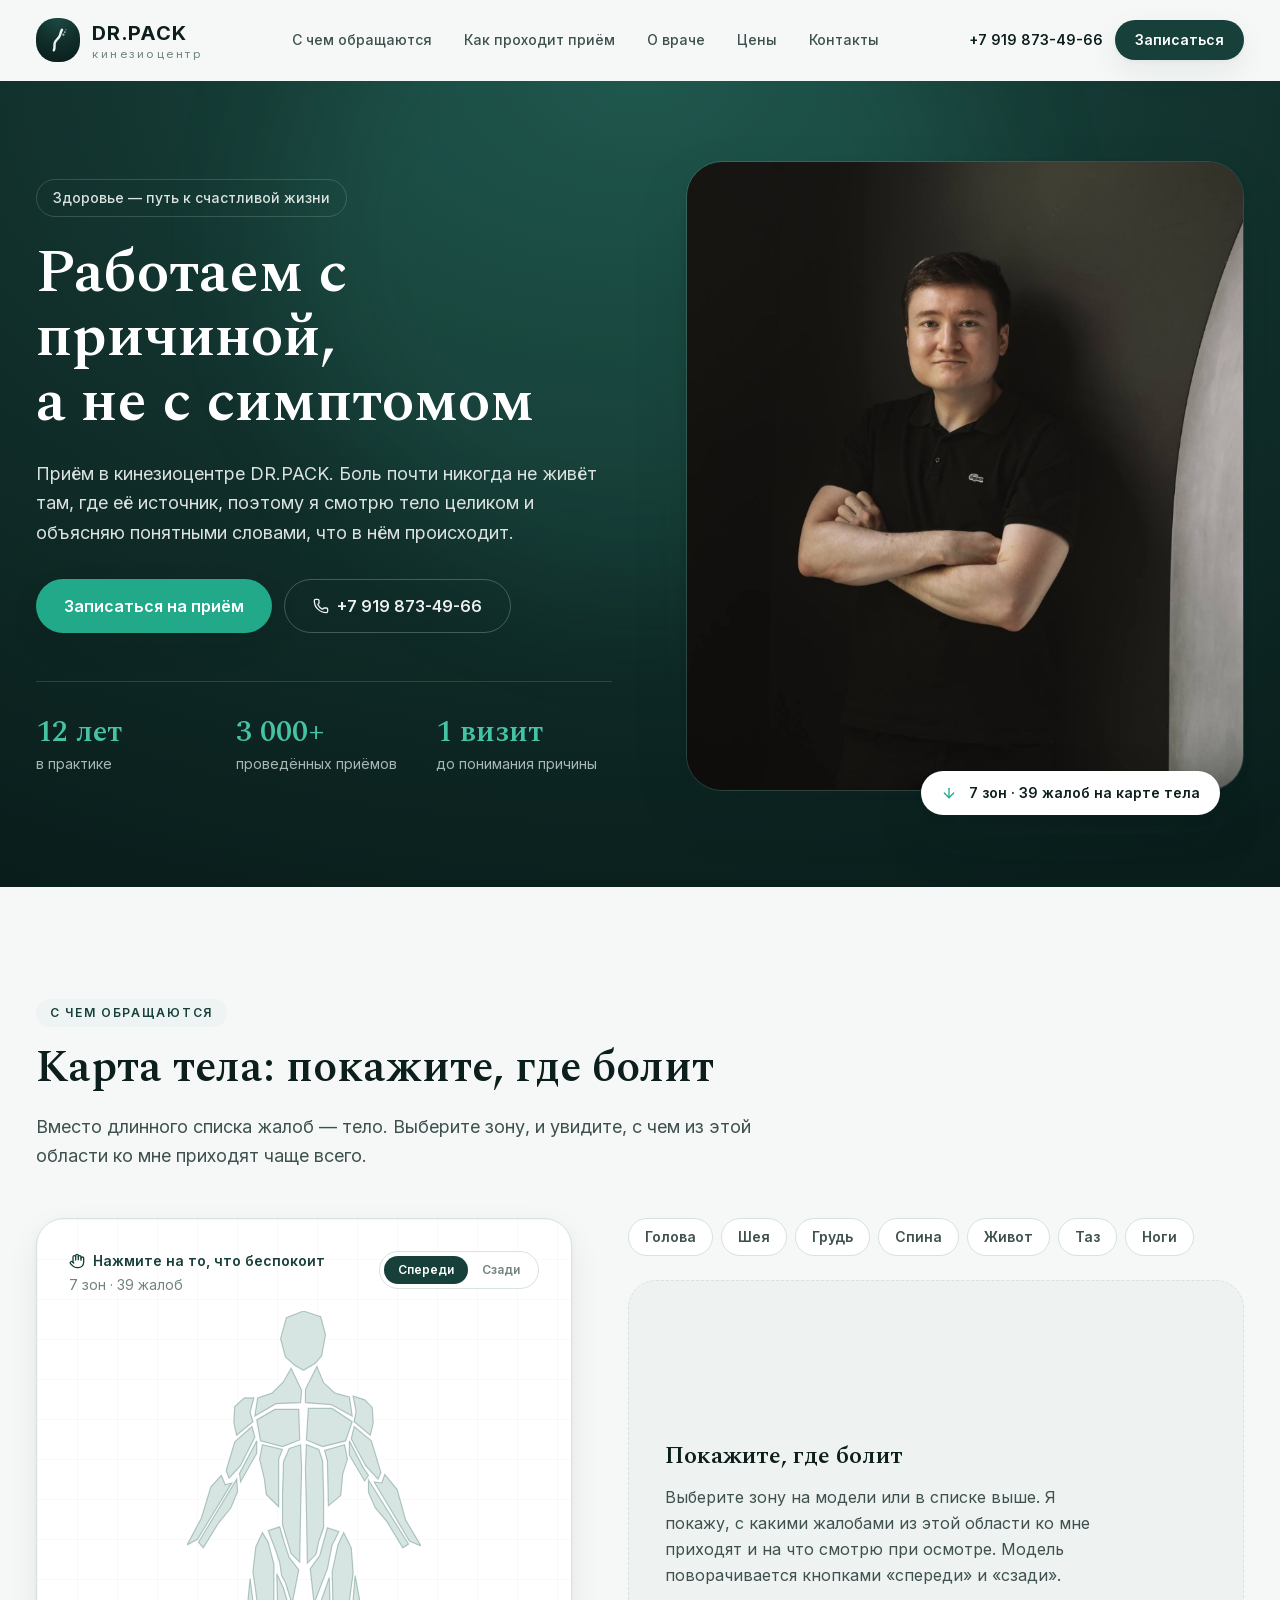
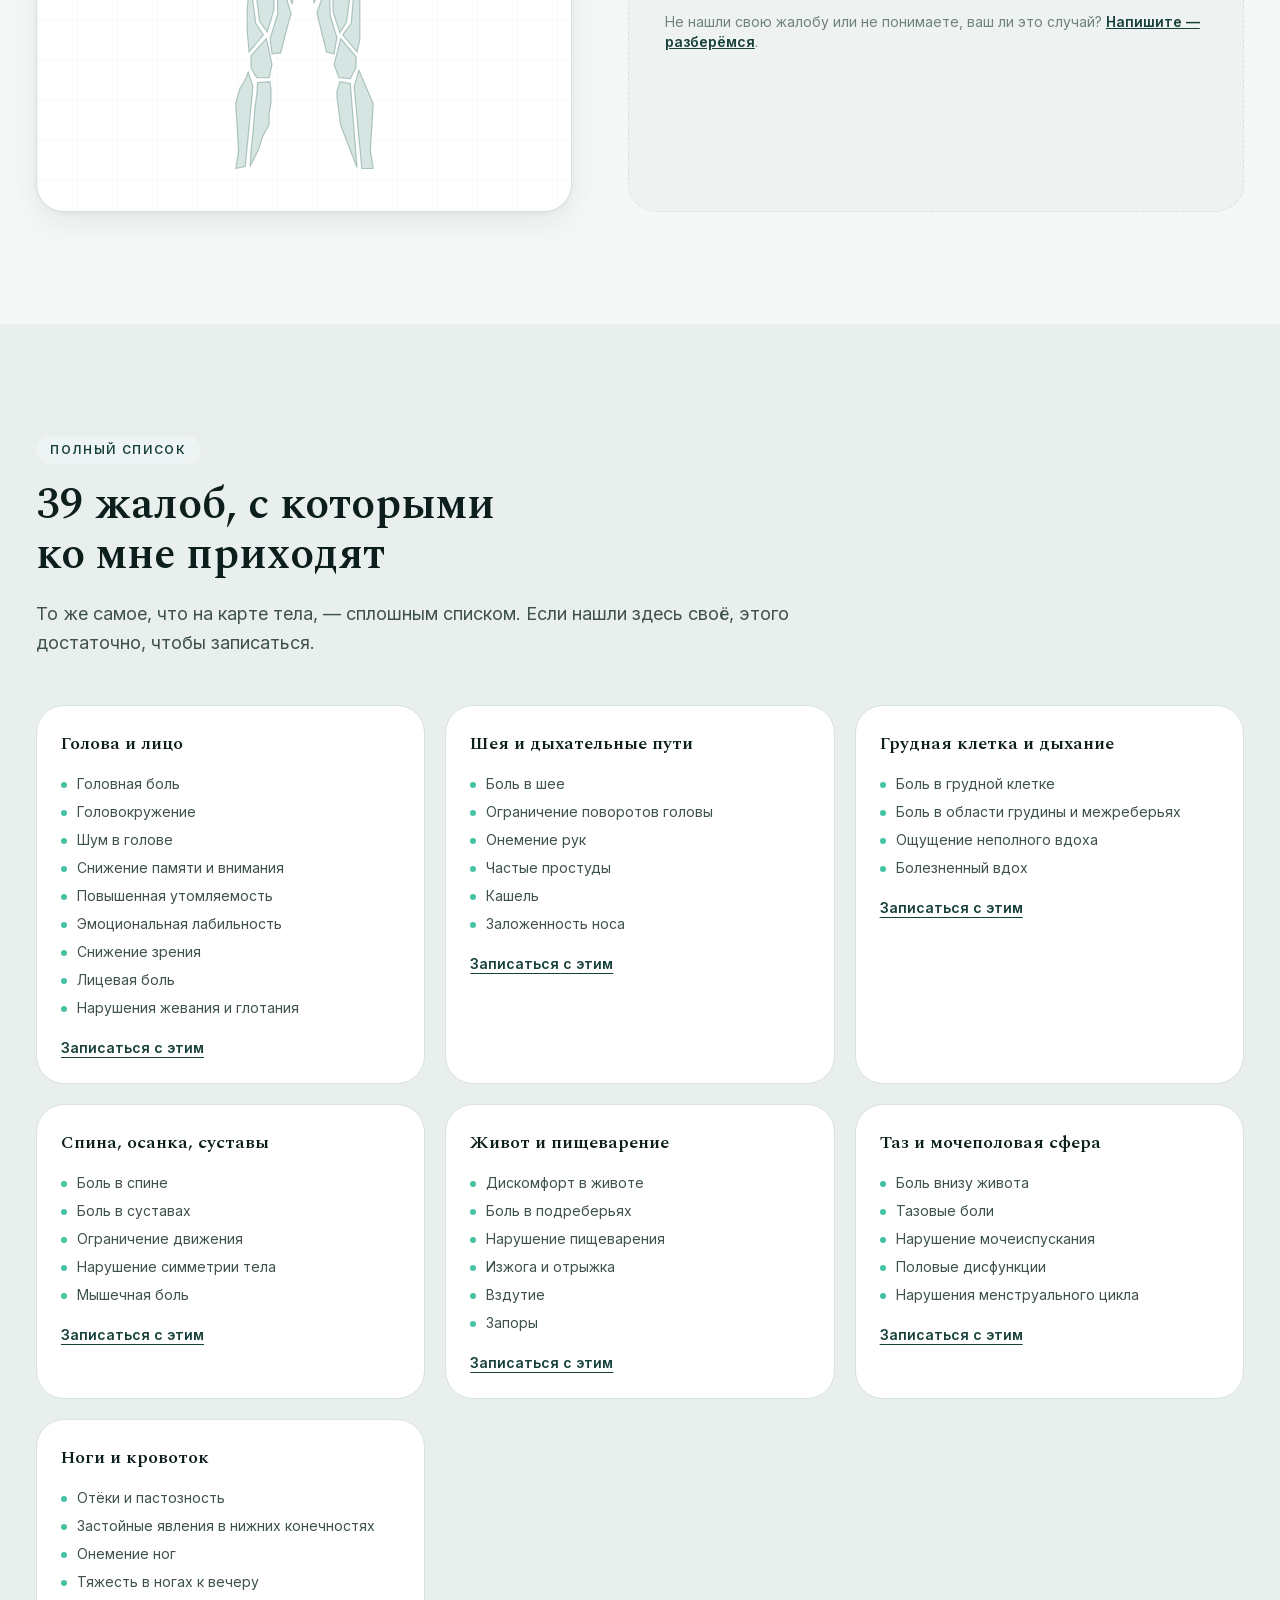
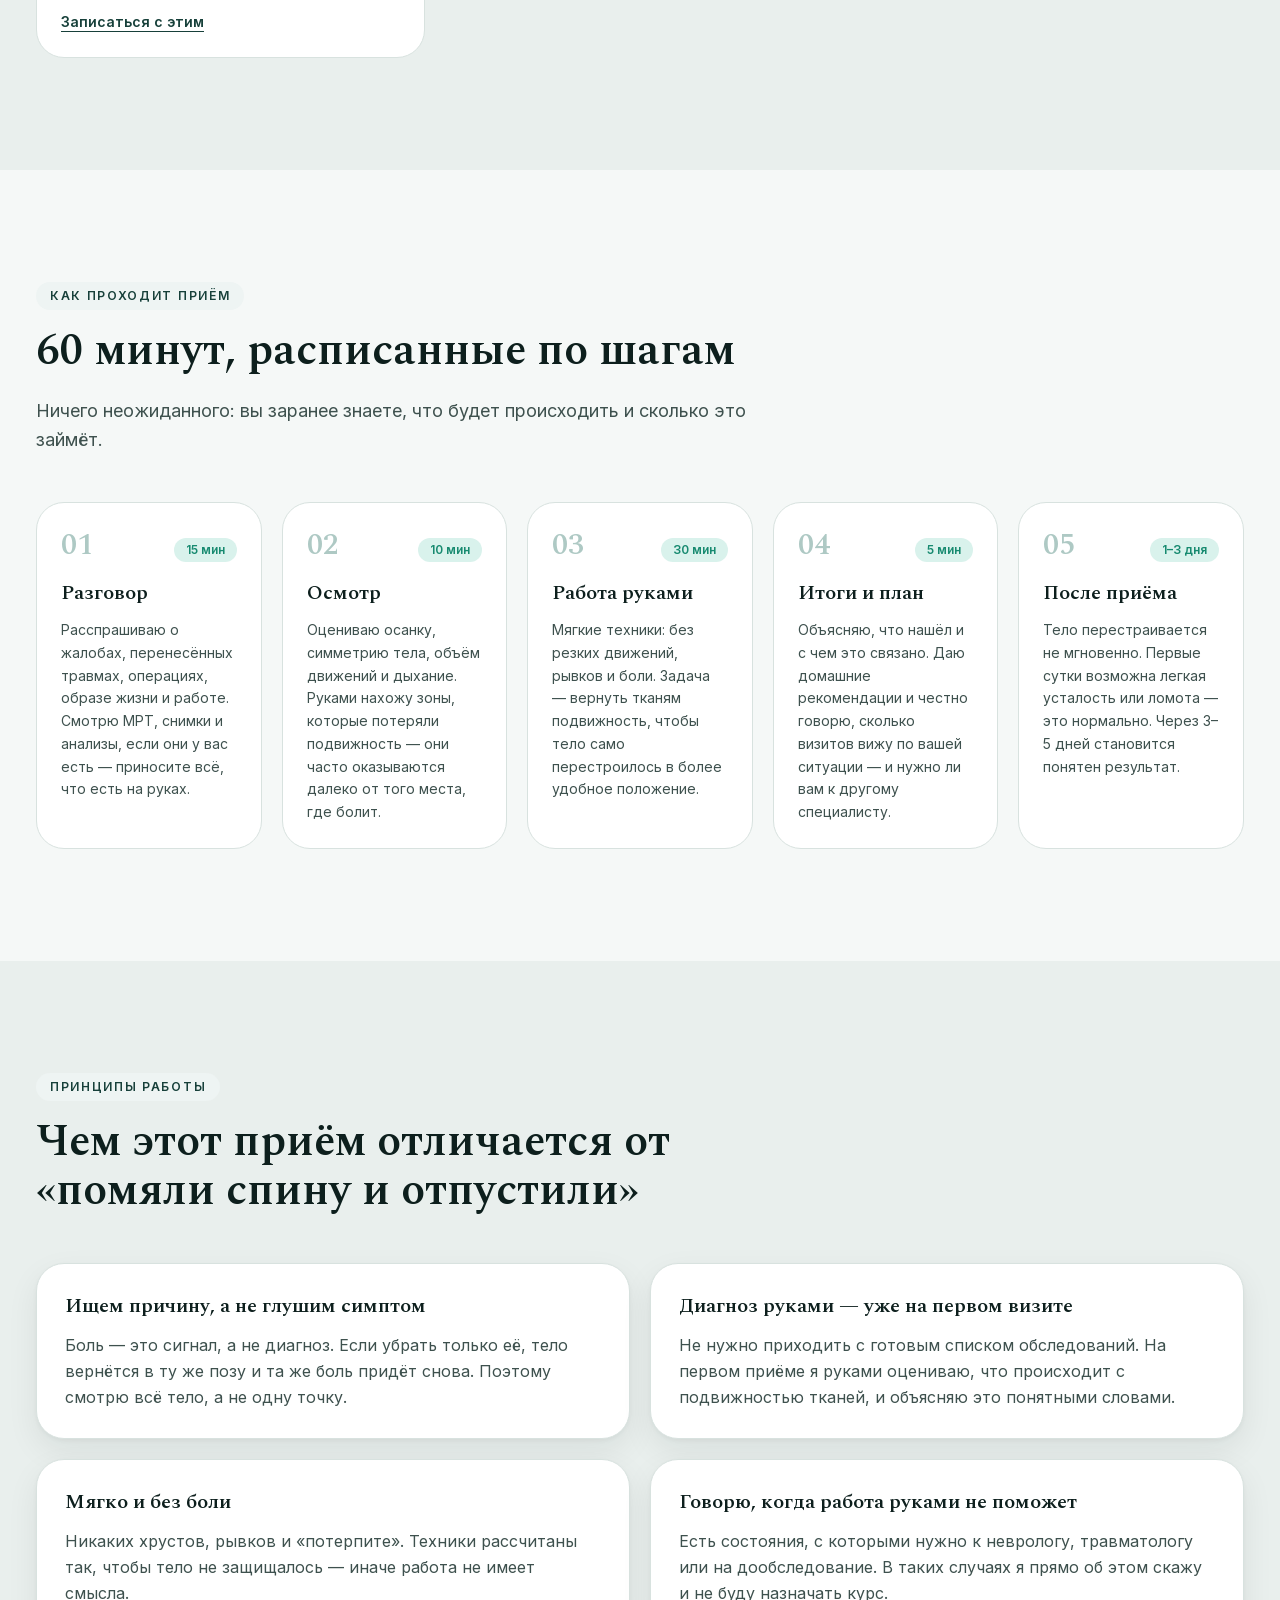
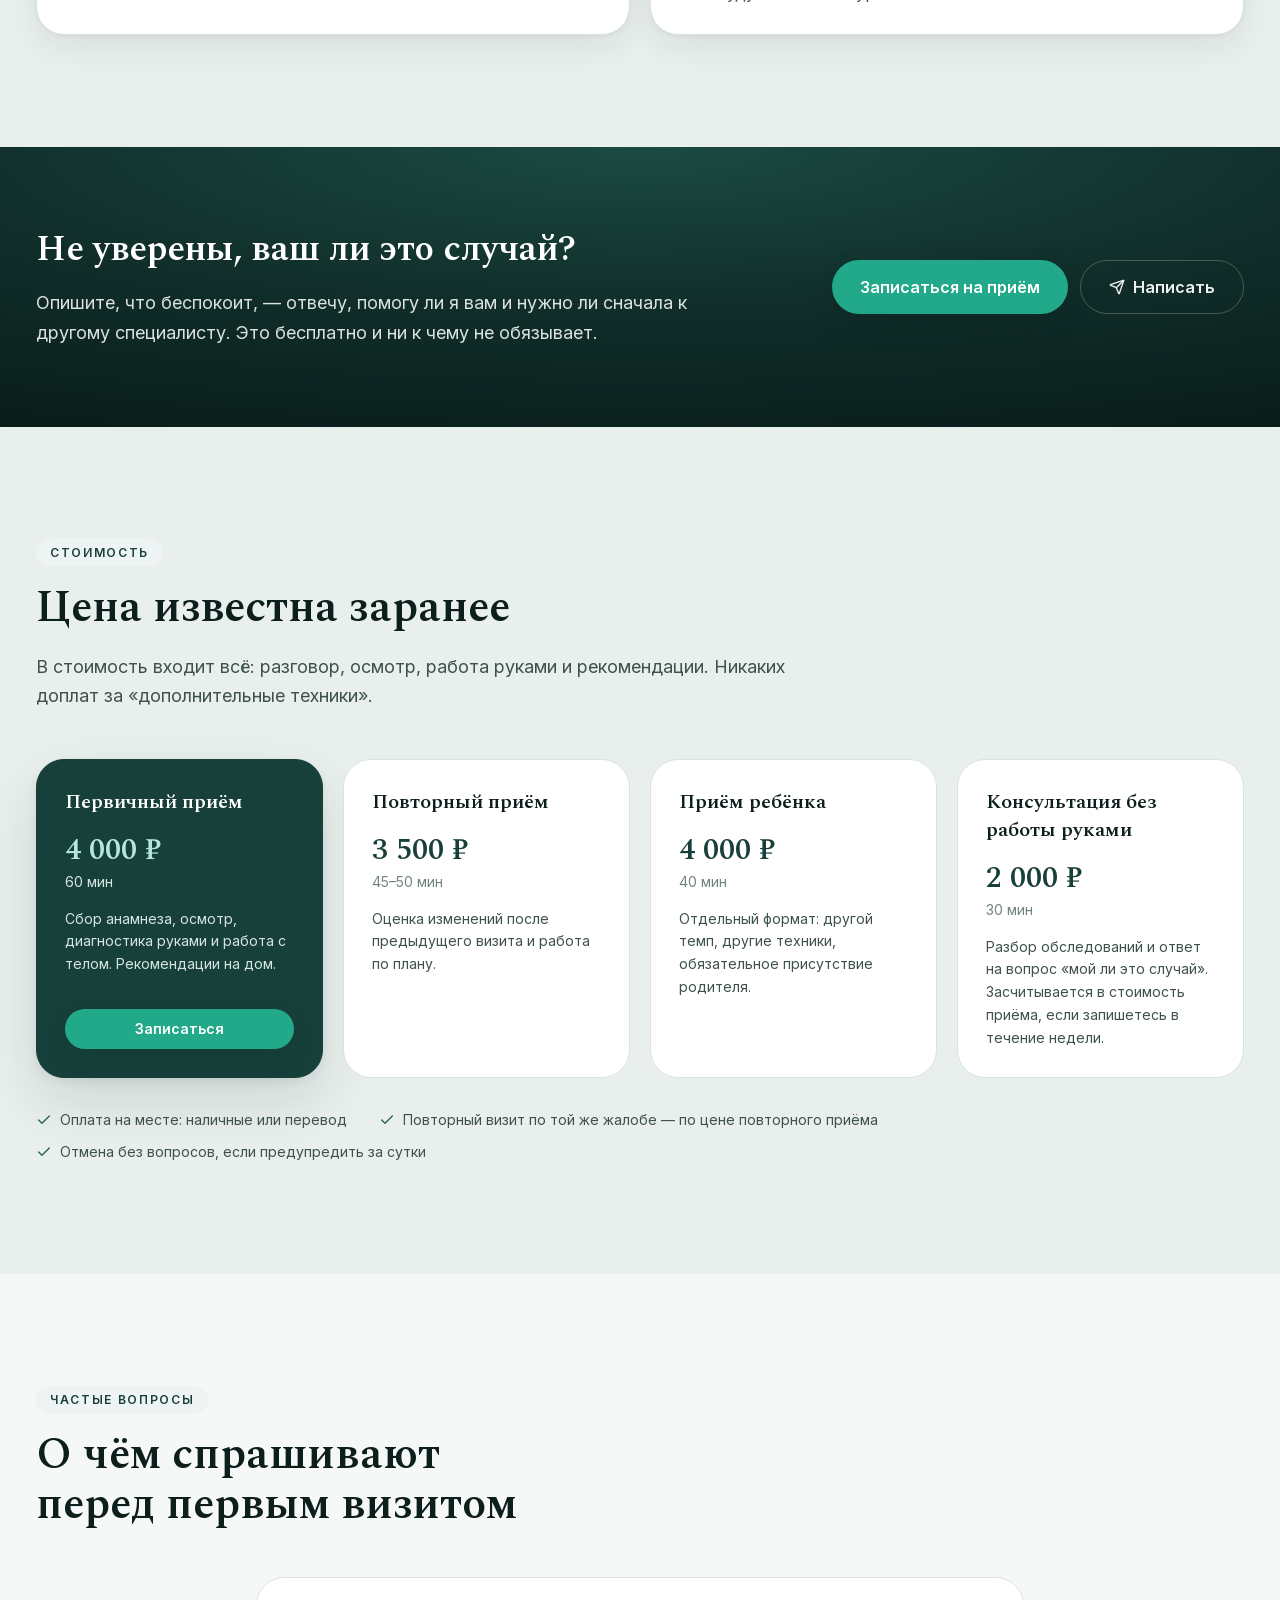
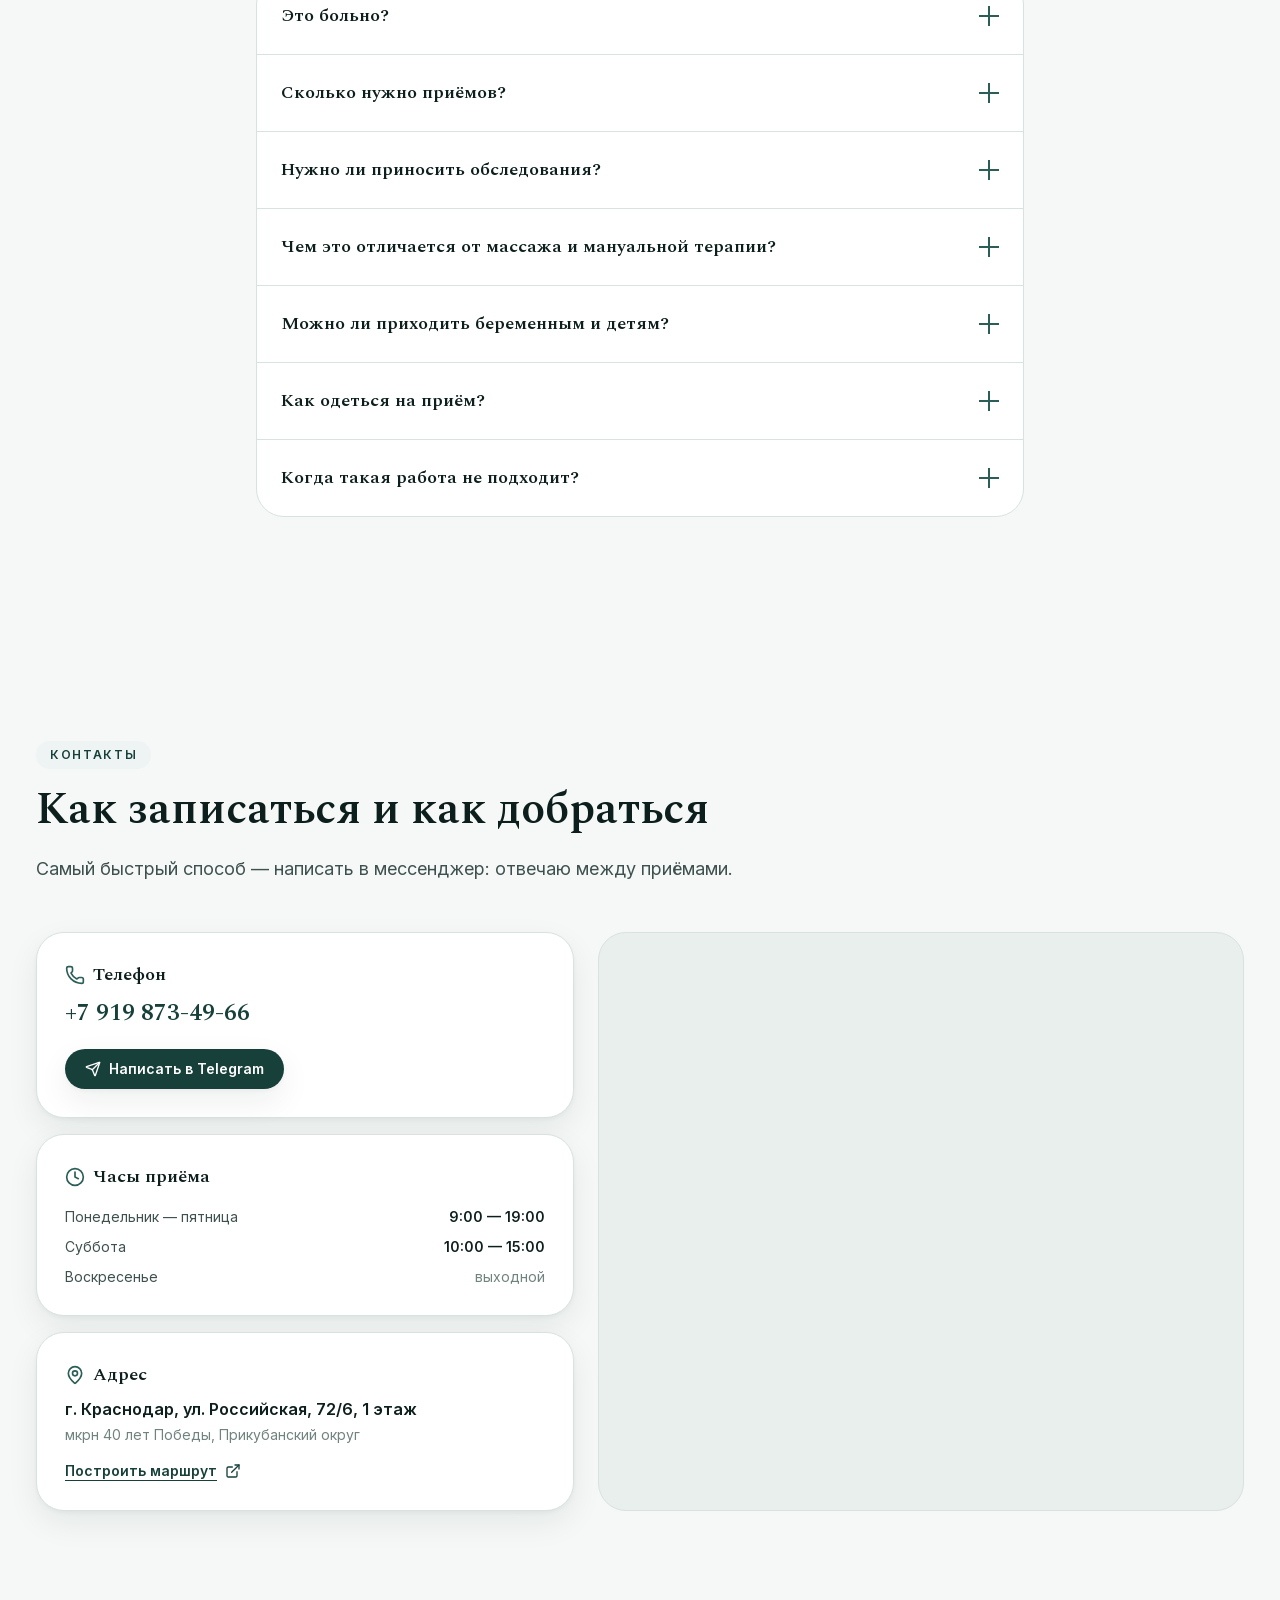
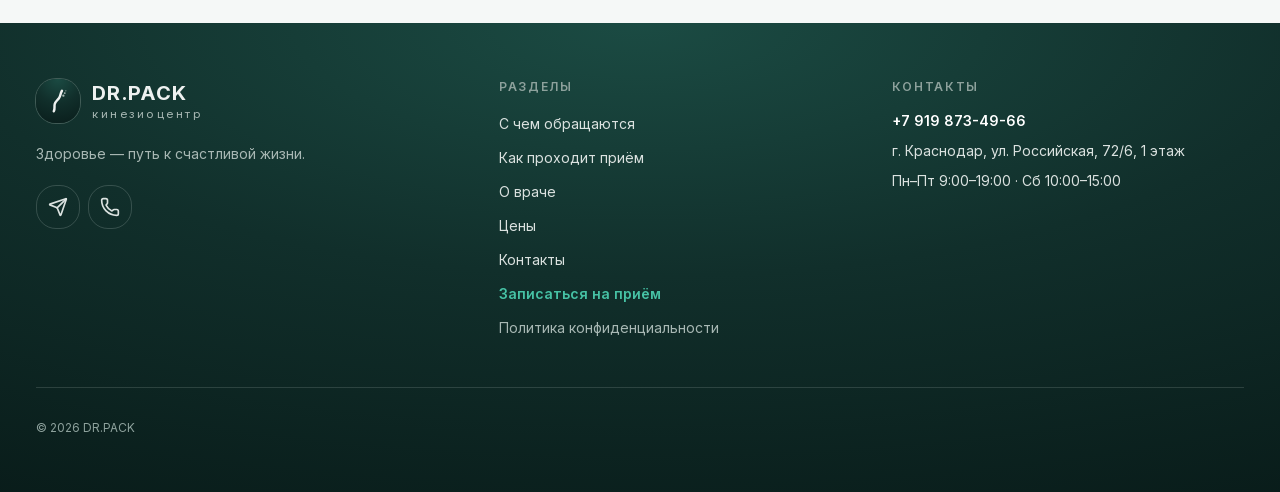
==== commit 0d3e82d3: "Политика конфиденциальности: страница, ссылка в форме и подвале" ====
--- a/index.html
+++ b/index.html
@@ -1 +1 @@
-<!DOCTYPE html><html lang="ru" class="-E-zpq_variable ZHbxpG_variable"><head><meta charSet="utf-8"/><meta name="viewport" content="width=device-width, initial-scale=1"/><link rel="preload" href="/_next/static/media/04f0444416d8fbc0-s.p.0lwu3izqcp-2k.woff2" as="font" crossorigin="" type="font/woff2"/><link rel="preload" href="/_next/static/media/07c7676b89ed2778-s.p.2bn3s6zvc0dyp.woff2" as="font" crossorigin="" type="font/woff2"/><link rel="preload" href="/_next/static/media/76b70a1dbe058eb5-s.p.1y4-pdgsjb-pw.woff2" as="font" crossorigin="" type="font/woff2"/><link rel="preload" href="/_next/static/media/8d3a19011ee541c1-s.p.08rc2-5ev0bam.woff2" as="font" crossorigin="" type="font/woff2"/><link rel="preload" href="/_next/static/media/9d01140c91ee05f7-s.p.0m24nhe3bmgar.woff2" as="font" crossorigin="" type="font/woff2"/><link rel="preload" href="/_next/static/media/b797e5ffd7c221fd-s.p.22lmd_hefg6uf.woff2" as="font" crossorigin="" type="font/woff2"/><link rel="preload" href="/_next/static/media/bf437a77ed573b5f-s.p.42kv-xe2onlt1.woff2" as="font" crossorigin="" type="font/woff2"/><link rel="preload" href="/_next/static/media/d249cc0522eaee86-s.p.14m4o5_2f2tnm.woff2" as="font" crossorigin="" type="font/woff2"/><link rel="preload" as="image" href="/photo/doctor.jpg"/><link rel="stylesheet" href="/_next/static/chunks/0pgr1_aw5npc3.css" data-precedence="next"/><link rel="preload" as="script" fetchPriority="low" href="/_next/static/chunks/1ckvzn7sfprko.js"/><script src="/_next/static/chunks/2r4s4h5xul1n-.js" async=""></script><script src="/_next/static/chunks/216iyidhmrh3u.js" async=""></script><script src="/_next/static/chunks/1kb4dcqdypxx7.js" async=""></script><script src="/_next/static/chunks/turbopack-3-ry682tkyiqk.js" async=""></script><script src="/_next/static/chunks/1-2wg1o2xj26e.js" async=""></script><script src="/_next/static/chunks/0g2z1xlp3tcaz.js" async=""></script><script src="/_next/static/chunks/152nuogneic2a.js" async=""></script><script src="/_next/static/chunks/0-e9p1_1b_x-z.js" async=""></script><meta name="next-size-adjust" content=""/><meta name="theme-color" content="#f5f8f7"/><title>DR.PACK — кинезиоцентр: приём, запись, цены</title><meta name="description" content="Кинезиоцентр DR.PACK: головные боли, боль в спине и шее, нарушения дыхания и пищеварения, тазовые боли, отёки. Диагностика руками на первом визите, запись в Telegram."/><meta name="keywords" content="кинезиоцентр,кинезиотерапия,DR.PACK,доктор Пак,боль в спине,головные боли,мануальная терапия,работа с телом для ребёнка"/><meta name="robots" content="noindex, nofollow"/><link rel="canonical" href="https://drpack-med.github.io/"/><meta property="og:title" content="DR.PACK — кинезиоцентр"/><meta property="og:description" content="Кинезиоцентр DR.PACK: головные боли, боль в спине и шее, нарушения дыхания и пищеварения, тазовые боли, отёки. Диагностика руками на первом визите, запись в Telegram."/><meta property="og:url" content="https://drpack-med.github.io/"/><meta property="og:site_name" content="DR.PACK"/><meta property="og:locale" content="ru_RU"/><meta property="og:type" content="website"/><meta name="twitter:card" content="summary"/><meta name="twitter:title" content="DR.PACK — кинезиоцентр"/><meta name="twitter:description" content="Кинезиоцентр DR.PACK: головные боли, боль в спине и шее, нарушения дыхания и пищеварения, тазовые боли, отёки. Диагностика руками на первом визите, запись в Telegram."/><link rel="icon" href="/icon.svg?icon.3fhab57_ql8y9.svg" sizes="any" type="image/svg+xml"/><script src="/_next/static/chunks/0cz1d0mv5g_q7.js" noModule=""></script></head><body class="min-h-dvh antialiased"><div hidden=""><!--$--><!--/$--></div><a href="#main" class="sr-only focus:not-sr-only focus:fixed focus:top-4 focus:left-4 focus:z-100 focus:rounded-full focus:bg-brand-600 focus:px-5 focus:py-3 focus:font-semibold focus:text-white">Перейти к содержанию</a><header class="sticky top-0 z-50 border-b bg-paper/92 backdrop-blur transition border-transparent"><div class="container-page flex h-20 items-center justify-between gap-4"><a class="group inline-flex items-center gap-3 " aria-label="DR.PACK — кинезиоцентр, на главную" href="/"><span class="bg-logo flex size-11 items-center justify-center rounded-xl2 transition "><svg viewBox="0 0 24 24" class="size-7" aria-hidden="true"><path d="M15.4 3.2c-1.6 2.6-1.1 4.4-2.6 6.4-1.6 2.1-3 2.8-3.6 5-.6 2.2.4 3.6-.8 6.2" fill="none" stroke="currentColor" stroke-width="2.1" stroke-linecap="round" class="text-silver-100"></path><circle cx="16.6" cy="7.4" r="1" class="fill-silver-400"></circle><circle cx="17.8" cy="5.2" r="0.8" class="fill-silver-400"></circle><circle cx="18.7" cy="3.3" r="0.6" class="fill-silver-500"></circle></svg></span><span class="leading-tight"><span class="block text-xl font-bold tracking-[0.04em] text-ink">DR.PACK</span><span class="block text-[0.72rem] tracking-[0.22em] text-ink-50">кинезиоцентр</span></span></a><nav class="hidden items-center gap-1 lg:flex"><a class="rounded-full px-3.5 py-2 text-sm font-medium text-ink-70 transition hover:bg-brand-50 hover:text-brand-700" href="/#karta-tela">С чем обращаются</a><a class="rounded-full px-3.5 py-2 text-sm font-medium text-ink-70 transition hover:bg-brand-50 hover:text-brand-700" href="/#priem">Как проходит приём</a><a class="rounded-full px-3.5 py-2 text-sm font-medium text-ink-70 transition hover:bg-brand-50 hover:text-brand-700" href="/o-vrache/">О враче</a><a class="rounded-full px-3.5 py-2 text-sm font-medium text-ink-70 transition hover:bg-brand-50 hover:text-brand-700" href="/ceny/">Цены</a><a class="rounded-full px-3.5 py-2 text-sm font-medium text-ink-70 transition hover:bg-brand-50 hover:text-brand-700" href="/kontakty/">Контакты</a></nav><div class="hidden items-center gap-3 lg:flex"><a href="tel:+79198734966" class="text-sm font-semibold text-ink transition hover:text-brand-600">+7 919 873-49-66</a><a class="inline-flex items-center justify-center gap-2 rounded-full font-semibold transition focus-visible:ring-2 focus-visible:ring-accent-500 focus-visible:ring-offset-2 focus-visible:ring-offset-paper focus-visible:outline-none disabled:cursor-not-allowed disabled:opacity-50 bg-brand-600 text-white shadow-soft hover:bg-brand-700 px-5 py-2.5 text-sm " href="/zapis/">Записаться</a></div><button type="button" aria-label="Открыть меню" aria-expanded="false" class="relative z-10 flex size-11 items-center justify-center rounded-xl2 border border-line bg-white text-ink lg:hidden"><svg xmlns="http://www.w3.org/2000/svg" width="24" height="24" viewBox="0 0 24 24" fill="none" stroke="currentColor" stroke-width="2" stroke-linecap="round" stroke-linejoin="round" class="lucide lucide-menu size-5" aria-hidden="true"><path d="M4 5h16"></path><path d="M4 12h16"></path><path d="M4 19h16"></path></svg></button></div></header><main id="main"><section class="bg-logo relative overflow-hidden pt-14 pb-16 sm:pt-16 lg:pt-20 lg:pb-24"><div class="pointer-events-none absolute -top-48 left-1/2 size-[44rem] -translate-x-1/2 rounded-full bg-accent-400/10 blur-3xl" aria-hidden="true"></div><div class="container-page relative grid items-center gap-12 lg:grid-cols-[1.05fr_1fr] lg:gap-16"><div><p class="inline-flex items-center gap-2 rounded-full border border-silver-400/25 px-4 py-2 text-sm font-medium text-silver-200">Здоровье — путь к счастливой жизни</p><h1 class="mt-6 font-display text-4xl leading-[1.08] font-semibold text-balance text-white sm:text-5xl lg:text-6xl">Работаем с причиной,<br/>а не с симптомом</h1><p class="mt-6 max-w-xl text-lg leading-relaxed text-silver-200">Приём в кинезиоцентре <!-- -->DR.PACK<!-- -->. Боль почти никогда не живёт там, где её источник, поэтому я смотрю тело целиком и объясняю понятными словами, что в нём происходит.</p><div class="mt-8 flex flex-col gap-3 sm:flex-row"><a class="inline-flex items-center justify-center gap-2 rounded-full font-semibold transition focus-visible:ring-2 focus-visible:ring-accent-500 focus-visible:ring-offset-2 focus-visible:ring-offset-paper focus-visible:outline-none disabled:cursor-not-allowed disabled:opacity-50 bg-accent-500 text-white shadow-soft hover:bg-accent-600 px-7 py-3.5 text-base " href="/zapis/">Записаться на приём</a><a href="tel:+79198734966" class="inline-flex items-center justify-center gap-2 rounded-full font-semibold transition focus-visible:ring-2 focus-visible:ring-accent-500 focus-visible:ring-offset-2 focus-visible:ring-offset-paper focus-visible:outline-none disabled:cursor-not-allowed disabled:opacity-50 border border-silver-400/35 text-silver-100 hover:border-silver-200 hover:text-white px-7 py-3.5 text-base "><svg xmlns="http://www.w3.org/2000/svg" width="24" height="24" viewBox="0 0 24 24" fill="none" stroke="currentColor" stroke-width="2" stroke-linecap="round" stroke-linejoin="round" class="lucide lucide-phone size-4" aria-hidden="true"><path d="M13.832 16.568a1 1 0 0 0 1.213-.303l.355-.465A2 2 0 0 1 17 15h3a2 2 0 0 1 2 2v3a2 2 0 0 1-2 2A18 18 0 0 1 2 4a2 2 0 0 1 2-2h3a2 2 0 0 1 2 2v3a2 2 0 0 1-.8 1.6l-.468.351a1 1 0 0 0-.292 1.233 14 14 0 0 0 6.392 6.384"></path></svg>+7 919 873-49-66</a></div><dl class="mt-12 grid max-w-xl grid-cols-3 gap-6 border-t border-silver-400/20 pt-8"><div><dt class="font-display text-2xl font-semibold text-accent-400 sm:text-3xl">12 лет</dt><dd class="mt-1 text-sm leading-snug text-silver-400">в практике</dd></div><div><dt class="font-display text-2xl font-semibold text-accent-400 sm:text-3xl">3 000+</dt><dd class="mt-1 text-sm leading-snug text-silver-400">проведённых приёмов</dd></div><div><dt class="font-display text-2xl font-semibold text-accent-400 sm:text-3xl">1 визит</dt><dd class="mt-1 text-sm leading-snug text-silver-400">до понимания причины</dd></div></dl></div><div class="relative"><div class="relative overflow-hidden rounded-xl4 border border-silver-400/20 shadow-lift"><img alt="DR.PACK — кинезиоцентр" width="800" height="903" decoding="async" data-nimg="1" class="h-full w-full object-cover" style="color:transparent" src="/photo/doctor.jpg"/></div><a href="#karta-tela" class="absolute -bottom-6 left-1/2 flex -translate-x-1/2 items-center gap-3 rounded-full bg-white px-5 py-3 text-sm font-semibold text-ink shadow-lift transition hover:text-accent-600 sm:left-auto sm:right-6 sm:translate-x-0"><svg xmlns="http://www.w3.org/2000/svg" width="24" height="24" viewBox="0 0 24 24" fill="none" stroke="currentColor" stroke-width="2" stroke-linecap="round" stroke-linejoin="round" class="lucide lucide-arrow-down size-4 text-accent-500" aria-hidden="true"><path d="M12 5v14"></path><path d="m19 12-7 7-7-7"></path></svg>7 зон<!-- --> ·<!-- --> <!-- -->39 жалоб<!-- --> на карте тела</a></div></div></section><section id="karta-tela" class="bg-paper py-16 sm:py-20 lg:py-28 "><div class="container-page"><header class="max-w-3xl"><p class="mb-4 inline-flex items-center gap-2 rounded-full px-3.5 py-1.5 text-xs font-semibold tracking-[0.14em] uppercase bg-brand-50 text-brand-600">С чем обращаются</p><h2 class="font-display text-3xl leading-[1.12] font-semibold text-balance sm:text-4xl lg:text-[2.75rem] text-ink">Карта тела: покажите, где болит</h2><p class="mt-5 text-lg leading-relaxed text-ink-70">Вместо длинного списка жалоб — тело. Выберите зону, и увидите, с чем из этой области ко мне приходят чаще всего.</p></header><div class="mt-12"><div class="grid gap-8 lg:grid-cols-[minmax(0,1fr)_minmax(0,1.15fr)] lg:gap-14"><div class="relative overflow-hidden rounded-xl3 border border-line bg-white p-6 shadow-soft sm:p-8"><div class="bg-chart pointer-events-none absolute inset-0 opacity-60"></div><div class="relative mb-4 flex flex-wrap items-start justify-between gap-4"><div><p class="flex items-center gap-2 text-sm font-semibold text-brand-600"><svg xmlns="http://www.w3.org/2000/svg" width="24" height="24" viewBox="0 0 24 24" fill="none" stroke="currentColor" stroke-width="2" stroke-linecap="round" stroke-linejoin="round" class="lucide lucide-hand size-4" aria-hidden="true"><path d="M18 11V6a2 2 0 0 0-2-2a2 2 0 0 0-2 2"></path><path d="M14 10V4a2 2 0 0 0-2-2a2 2 0 0 0-2 2v2"></path><path d="M10 10.5V6a2 2 0 0 0-2-2a2 2 0 0 0-2 2v8"></path><path d="M18 8a2 2 0 1 1 4 0v6a8 8 0 0 1-8 8h-2c-2.8 0-4.5-.86-5.99-2.34l-3.6-3.6a2 2 0 0 1 2.83-2.82L7 15"></path></svg>Нажмите на то, что беспокоит</p><p class="mt-1 text-sm text-ink-50">7 зон<!-- --> · <!-- -->39 жалоб</p></div><div class="flex rounded-full border border-line bg-white p-1"><button type="button" aria-pressed="true" class="rounded-full px-3.5 py-1.5 text-xs font-semibold transition bg-brand-600 text-white">Спереди</button><button type="button" aria-pressed="false" class="rounded-full px-3.5 py-1.5 text-xs font-semibold transition text-ink-50 hover:text-ink">Сзади</button></div></div><svg viewBox="0 0 100 200" class="relative mx-auto block h-[clamp(22rem,52vh,34rem)] w-auto" aria-hidden="true" focusable="false"><polygon points="51.84 41.63 51.02 55.1 57.96 57.96 67.76 55.51 70.61 47.35 62.04 41.63" stroke-width="0.5" class="zone-path fill-brand-100 stroke-brand-400/40"></polygon><polygon points="29.8 46.53 31.43 55.51 40.82 57.96 48.16 55.1 47.76 42.04 37.55 42.04" stroke-width="0.5" class="zone-path fill-brand-100 stroke-brand-400/40"></polygon><polygon points="68.57 63.27 67.35 57.14 58.78 59.59 60 64.08 60.41 83.27 65.71 78.78 66.53 69.8" stroke-width="0.5" class="zone-path fill-brand-100 stroke-brand-400/40"></polygon><polygon points="33.88 78.37 33.06 71.84 31.02 63.27 32.24 57.14 40.82 59.18 39.18 63.27 39.18 83.67" stroke-width="0.5" class="zone-path fill-brand-100 stroke-brand-400/40"></polygon><polygon points="56.33 59.18 57.96 64.08 58.37 77.96 58.37 92.65 56.33 98.37 55.1 104.08 51.43 107.76 51.02 84.49 50.61 67.35 51.02 57.14" stroke-width="0.5" class="zone-path fill-brand-100 stroke-brand-400/40"></polygon><polygon points="43.67 58.78 48.57 57.14 48.98 67.35 48.57 84.49 48.16 107.35 44.49 103.67 40.82 91.43 40.82 78.37 41.22 64.49" stroke-width="0.5" class="zone-path fill-brand-100 stroke-brand-400/40"></polygon><polygon points="16.73 68.16 17.96 71.43 22.86 66.12 28.98 53.88 27.76 49.39 20.41 55.92" stroke-width="0.5" class="zone-path fill-brand-100 stroke-brand-400/40"></polygon><polygon points="71.43 49.39 70.2 54.69 76.33 66.12 81.63 71.84 82.86 68.98 78.78 55.51" stroke-width="0.5" class="zone-path fill-brand-100 stroke-brand-400/40"></polygon><polygon points="69.39 55.51 69.39 61.63 75.92 72.65 77.55 70.2 75.51 67.35" stroke-width="0.5" class="zone-path fill-brand-100 stroke-brand-400/40"></polygon><polygon points="22.45 69.39 29.8 55.51 29.8 60.82 22.86 73.06" stroke-width="0.5" class="zone-path fill-brand-100 stroke-brand-400/40"></polygon><polygon points="55.51 23.67 50.61 33.47 50.61 39.18 61.63 40 70.61 44.9 69.39 36.73 63.27 35.1 58.37 30.61" stroke-width="0.5" class="zone-path fill-brand-100 stroke-brand-400/40"></polygon><polygon points="28.98 44.9 30.2 37.14 36.33 35.1 41.22 30.2 44.49 24.49 48.98 33.88 48.57 39.18 37.96 39.59" stroke-width="0.5" class="zone-path fill-brand-100 stroke-brand-400/40"></polygon><polygon points="78.37 53.06 79.59 47.76 79.18 41.22 75.92 37.96 71.02 36.33 72.24 42.86 71.43 47.35" stroke-width="0.5" class="zone-path fill-brand-100 stroke-brand-400/40"></polygon><polygon points="28.16 47.35 21.22 53.06 20 47.76 20.41 40.82 24.49 37.14 28.57 37.14 26.94 43.27" stroke-width="0.5" class="zone-path fill-brand-100 stroke-brand-400/40"></polygon><polygon points="42.45 2.86 40 11.84 42.04 19.59 46.12 23.27 49.8 25.31 54.69 22.45 57.55 19.18 59.18 10.2 57.14 2.45 49.8 0" stroke-width="0.5" class="zone-path fill-brand-100 stroke-brand-400/40"></polygon><polygon points="52.65 110.2 54.29 124.9 60 110.2 62.04 100 64.9 94.29 60 92.65 56.73 104.49" stroke-width="0.5" class="zone-path fill-brand-100 stroke-brand-400/40"></polygon><polygon points="47.76 110.61 44.9 125.31 42.04 115.92 40.41 113.06 39.59 107.35 37.96 102.45 34.69 93.88 39.59 92.24 41.63 99.18 43.67 105.31" stroke-width="0.5" class="zone-path fill-brand-100 stroke-brand-400/40"></polygon><polygon points="34.69 98.78 37.14 108.16 37.14 127.76 34.29 137.14 31.02 132.65 29.39 120 28.16 111.43 29.39 100.82 32.24 94.69" stroke-width="0.5" class="zone-path fill-brand-100 stroke-brand-400/40"></polygon><polygon points="63.27 105.71 64.49 100 66.94 94.69 70.2 101.22 71.02 111.84 68.16 133.06 65.31 137.55 62.45 128.57 62.04 111.43" stroke-width="0.5" class="zone-path fill-brand-100 stroke-brand-400/40"></polygon><polygon points="38.78 129.39 38.37 112.24 41.22 118.37 44.49 129.39 42.86 135.1 40 146.12 36.33 146.53 35.51 140" stroke-width="0.5" class="zone-path fill-brand-100 stroke-brand-400/40"></polygon><polygon points="59.59 145.71 55.51 128.98 60.82 113.88 61.22 130.2 64.08 139.59 62.86 146.53" stroke-width="0.5" class="zone-path fill-brand-100 stroke-brand-400/40"></polygon><polygon points="32.65 138.37 26.53 145.71 25.71 136.73 25.71 127.35 26.94 114.29 29.39 133.47" stroke-width="0.5" class="zone-path fill-brand-100 stroke-brand-400/40"></polygon><polygon points="71.84 113.06 73.88 124.08 73.88 140.41 72.65 145.71 66.53 138.37 70.2 133.47" stroke-width="0.5" class="zone-path fill-brand-100 stroke-brand-400/40"></polygon><polygon points="33.88 140 34.69 143.27 35.51 147.35 36.33 151.02 35.1 156.73 29.8 156.73 27.35 152.65 27.35 147.35 30.2 144.08" stroke-width="0.5" class="zone-path fill-brand-100 stroke-brand-400/40"></polygon><polygon points="65.71 140 72.24 147.76 72.24 152.24 69.8 157.14 64.9 156.73 62.86 151.02" stroke-width="0.5" class="zone-path fill-brand-100 stroke-brand-400/40"></polygon><polygon points="71.43 160.41 73.47 153.47 76.73 161.22 79.59 167.76 78.37 187.76 79.59 195.51 74.69 195.51" stroke-width="0.5" class="zone-path fill-brand-100 stroke-brand-400/40"></polygon><polygon points="24.9 194.69 27.76 164.9 28.16 160.41 26.12 154.29 24.9 157.55 22.45 161.63 20.82 167.76 22.04 188.16 20.82 195.51" stroke-width="0.5" class="zone-path fill-brand-100 stroke-brand-400/40"></polygon><polygon points="72.65 195.1 69.8 159.18 65.31 158.37 64.08 162.45 64.08 165.31 65.71 177.14" stroke-width="0.5" class="zone-path fill-brand-100 stroke-brand-400/40"></polygon><polygon points="35.51 158.37 35.92 162.45 35.92 166.94 35.1 172.24 35.1 176.73 32.24 182.04 30.61 187.35 26.94 194.69 27.35 187.76 28.16 180.41 28.57 175.51 28.98 169.8 29.8 164.08 30.2 158.78" stroke-width="0.5" class="zone-path fill-brand-100 stroke-brand-400/40"></polygon><polygon points="6.12 88.57 10.2 75.1 14.69 70.2 16.33 74.29 19.18 73.47 4.49 97.55 0 100" stroke-width="0.5" class="zone-path fill-brand-100 stroke-brand-400/40"></polygon><polygon points="84.49 69.8 83.27 73.47 80 73.06 95.1 98.37 100 100.41 93.47 89.39 89.8 76.33" stroke-width="0.5" class="zone-path fill-brand-100 stroke-brand-400/40"></polygon><polygon points="77.55 72.24 77.55 77.55 80.41 84.08 85.31 89.8 92.24 101.22 94.69 99.59" stroke-width="0.5" class="zone-path fill-brand-100 stroke-brand-400/40"></polygon><polygon points="6.94 101.22 13.47 90.61 18.78 84.08 21.63 77.14 21.22 71.84 4.9 98.78" stroke-width="0.5" class="zone-path fill-brand-100 stroke-brand-400/40"></polygon></svg></div><div class="flex flex-col"><div class="flex flex-wrap gap-2"><button type="button" aria-pressed="false" class="rounded-full border px-4 py-2 text-sm font-semibold transition focus-visible:ring-2 focus-visible:ring-accent-500 focus-visible:outline-none border-line bg-white text-ink-70 hover:border-accent-400 hover:text-ink">Голова</button><button type="button" aria-pressed="false" class="rounded-full border px-4 py-2 text-sm font-semibold transition focus-visible:ring-2 focus-visible:ring-accent-500 focus-visible:outline-none border-line bg-white text-ink-70 hover:border-accent-400 hover:text-ink">Шея</button><button type="button" aria-pressed="false" class="rounded-full border px-4 py-2 text-sm font-semibold transition focus-visible:ring-2 focus-visible:ring-accent-500 focus-visible:outline-none border-line bg-white text-ink-70 hover:border-accent-400 hover:text-ink">Грудь</button><button type="button" aria-pressed="false" class="rounded-full border px-4 py-2 text-sm font-semibold transition focus-visible:ring-2 focus-visible:ring-accent-500 focus-visible:outline-none border-line bg-white text-ink-70 hover:border-accent-400 hover:text-ink">Спина</button><button type="button" aria-pressed="false" class="rounded-full border px-4 py-2 text-sm font-semibold transition focus-visible:ring-2 focus-visible:ring-accent-500 focus-visible:outline-none border-line bg-white text-ink-70 hover:border-accent-400 hover:text-ink">Живот</button><button type="button" aria-pressed="false" class="rounded-full border px-4 py-2 text-sm font-semibold transition focus-visible:ring-2 focus-visible:ring-accent-500 focus-visible:outline-none border-line bg-white text-ink-70 hover:border-accent-400 hover:text-ink">Таз</button><button type="button" aria-pressed="false" class="rounded-full border px-4 py-2 text-sm font-semibold transition focus-visible:ring-2 focus-visible:ring-accent-500 focus-visible:outline-none border-line bg-white text-ink-70 hover:border-accent-400 hover:text-ink">Ноги</button></div><div class="mt-6 flex-1"><div class="flex h-full flex-col justify-center rounded-xl3 border border-dashed border-line bg-mist/60 p-7 sm:p-9" style="opacity:1"><h3 class="font-display text-2xl font-semibold text-ink">Покажите, где болит</h3><p class="mt-3 max-w-md text-base leading-relaxed text-ink-70">Выберите зону на модели или в списке выше. Я покажу, с какими жалобами из этой области ко мне приходят и на что смотрю при осмотре. Модель поворачивается кнопками «спереди» и «сзади».</p><p class="mt-6 text-sm text-ink-50">Не нашли свою жалобу или не понимаете, ваш ли это случай?<!-- --> <a class="font-semibold text-brand-600 underline" href="/zapis/">Напишите — разберёмся</a>.</p></div></div></div></div></div></div></section><section id="zhaloby" class="bg-mist py-16 sm:py-20 lg:py-28 "><div class="container-page"><header class="max-w-3xl"><p class="mb-4 inline-flex items-center gap-2 rounded-full px-3.5 py-1.5 text-xs font-semibold tracking-[0.14em] uppercase bg-brand-50 text-brand-600">Полный список</p><h2 class="font-display text-3xl leading-[1.12] font-semibold text-balance sm:text-4xl lg:text-[2.75rem] text-ink">39 жалоб, с которыми ко мне приходят</h2><p class="mt-5 text-lg leading-relaxed text-ink-70">То же самое, что на карте тела, — сплошным списком. Если нашли здесь своё, этого достаточно, чтобы записаться.</p></header><div class="mt-12"><div class="grid gap-5 md:grid-cols-2 lg:grid-cols-3"><article class="rounded-xl3 border border-line bg-white p-6"><h3 class="font-display text-lg font-semibold text-ink">Голова и лицо</h3><ul class="mt-4 space-y-2 text-sm text-ink-70"><li class="flex gap-2.5"><span class="mt-2 size-1.5 shrink-0 rounded-full bg-accent-400"></span>Головная боль</li><li class="flex gap-2.5"><span class="mt-2 size-1.5 shrink-0 rounded-full bg-accent-400"></span>Головокружение</li><li class="flex gap-2.5"><span class="mt-2 size-1.5 shrink-0 rounded-full bg-accent-400"></span>Шум в голове</li><li class="flex gap-2.5"><span class="mt-2 size-1.5 shrink-0 rounded-full bg-accent-400"></span>Снижение памяти и внимания</li><li class="flex gap-2.5"><span class="mt-2 size-1.5 shrink-0 rounded-full bg-accent-400"></span>Повышенная утомляемость</li><li class="flex gap-2.5"><span class="mt-2 size-1.5 shrink-0 rounded-full bg-accent-400"></span>Эмоциональная лабильность</li><li class="flex gap-2.5"><span class="mt-2 size-1.5 shrink-0 rounded-full bg-accent-400"></span>Снижение зрения</li><li class="flex gap-2.5"><span class="mt-2 size-1.5 shrink-0 rounded-full bg-accent-400"></span>Лицевая боль</li><li class="flex gap-2.5"><span class="mt-2 size-1.5 shrink-0 rounded-full bg-accent-400"></span>Нарушения жевания и глотания</li></ul><a class="mt-5 inline-block text-sm font-semibold text-brand-600 underline underline-offset-4 hover:text-brand-700" href="/zapis/?zone=head">Записаться с этим</a></article><article class="rounded-xl3 border border-line bg-white p-6"><h3 class="font-display text-lg font-semibold text-ink">Шея и дыхательные пути</h3><ul class="mt-4 space-y-2 text-sm text-ink-70"><li class="flex gap-2.5"><span class="mt-2 size-1.5 shrink-0 rounded-full bg-accent-400"></span>Боль в шее</li><li class="flex gap-2.5"><span class="mt-2 size-1.5 shrink-0 rounded-full bg-accent-400"></span>Ограничение поворотов головы</li><li class="flex gap-2.5"><span class="mt-2 size-1.5 shrink-0 rounded-full bg-accent-400"></span>Онемение рук</li><li class="flex gap-2.5"><span class="mt-2 size-1.5 shrink-0 rounded-full bg-accent-400"></span>Частые простуды</li><li class="flex gap-2.5"><span class="mt-2 size-1.5 shrink-0 rounded-full bg-accent-400"></span>Кашель</li><li class="flex gap-2.5"><span class="mt-2 size-1.5 shrink-0 rounded-full bg-accent-400"></span>Заложенность носа</li></ul><a class="mt-5 inline-block text-sm font-semibold text-brand-600 underline underline-offset-4 hover:text-brand-700" href="/zapis/?zone=neck">Записаться с этим</a></article><article class="rounded-xl3 border border-line bg-white p-6"><h3 class="font-display text-lg font-semibold text-ink">Грудная клетка и дыхание</h3><ul class="mt-4 space-y-2 text-sm text-ink-70"><li class="flex gap-2.5"><span class="mt-2 size-1.5 shrink-0 rounded-full bg-accent-400"></span>Боль в грудной клетке</li><li class="flex gap-2.5"><span class="mt-2 size-1.5 shrink-0 rounded-full bg-accent-400"></span>Боль в области грудины и межреберьях</li><li class="flex gap-2.5"><span class="mt-2 size-1.5 shrink-0 rounded-full bg-accent-400"></span>Ощущение неполного вдоха</li><li class="flex gap-2.5"><span class="mt-2 size-1.5 shrink-0 rounded-full bg-accent-400"></span>Болезненный вдох</li></ul><a class="mt-5 inline-block text-sm font-semibold text-brand-600 underline underline-offset-4 hover:text-brand-700" href="/zapis/?zone=chest">Записаться с этим</a></article><article class="rounded-xl3 border border-line bg-white p-6"><h3 class="font-display text-lg font-semibold text-ink">Спина, осанка, суставы</h3><ul class="mt-4 space-y-2 text-sm text-ink-70"><li class="flex gap-2.5"><span class="mt-2 size-1.5 shrink-0 rounded-full bg-accent-400"></span>Боль в спине</li><li class="flex gap-2.5"><span class="mt-2 size-1.5 shrink-0 rounded-full bg-accent-400"></span>Боль в суставах</li><li class="flex gap-2.5"><span class="mt-2 size-1.5 shrink-0 rounded-full bg-accent-400"></span>Ограничение движения</li><li class="flex gap-2.5"><span class="mt-2 size-1.5 shrink-0 rounded-full bg-accent-400"></span>Нарушение симметрии тела</li><li class="flex gap-2.5"><span class="mt-2 size-1.5 shrink-0 rounded-full bg-accent-400"></span>Мышечная боль</li></ul><a class="mt-5 inline-block text-sm font-semibold text-brand-600 underline underline-offset-4 hover:text-brand-700" href="/zapis/?zone=back">Записаться с этим</a></article><article class="rounded-xl3 border border-line bg-white p-6"><h3 class="font-display text-lg font-semibold text-ink">Живот и пищеварение</h3><ul class="mt-4 space-y-2 text-sm text-ink-70"><li class="flex gap-2.5"><span class="mt-2 size-1.5 shrink-0 rounded-full bg-accent-400"></span>Дискомфорт в животе</li><li class="flex gap-2.5"><span class="mt-2 size-1.5 shrink-0 rounded-full bg-accent-400"></span>Боль в подреберьях</li><li class="flex gap-2.5"><span class="mt-2 size-1.5 shrink-0 rounded-full bg-accent-400"></span>Нарушение пищеварения</li><li class="flex gap-2.5"><span class="mt-2 size-1.5 shrink-0 rounded-full bg-accent-400"></span>Изжога и отрыжка</li><li class="flex gap-2.5"><span class="mt-2 size-1.5 shrink-0 rounded-full bg-accent-400"></span>Вздутие</li><li class="flex gap-2.5"><span class="mt-2 size-1.5 shrink-0 rounded-full bg-accent-400"></span>Запоры</li></ul><a class="mt-5 inline-block text-sm font-semibold text-brand-600 underline underline-offset-4 hover:text-brand-700" href="/zapis/?zone=belly">Записаться с этим</a></article><article class="rounded-xl3 border border-line bg-white p-6"><h3 class="font-display text-lg font-semibold text-ink">Таз и мочеполовая сфера</h3><ul class="mt-4 space-y-2 text-sm text-ink-70"><li class="flex gap-2.5"><span class="mt-2 size-1.5 shrink-0 rounded-full bg-accent-400"></span>Боль внизу живота</li><li class="flex gap-2.5"><span class="mt-2 size-1.5 shrink-0 rounded-full bg-accent-400"></span>Тазовые боли</li><li class="flex gap-2.5"><span class="mt-2 size-1.5 shrink-0 rounded-full bg-accent-400"></span>Нарушение мочеиспускания</li><li class="flex gap-2.5"><span class="mt-2 size-1.5 shrink-0 rounded-full bg-accent-400"></span>Половые дисфункции</li><li class="flex gap-2.5"><span class="mt-2 size-1.5 shrink-0 rounded-full bg-accent-400"></span>Нарушения менструального цикла</li></ul><a class="mt-5 inline-block text-sm font-semibold text-brand-600 underline underline-offset-4 hover:text-brand-700" href="/zapis/?zone=pelvis">Записаться с этим</a></article><article class="rounded-xl3 border border-line bg-white p-6"><h3 class="font-display text-lg font-semibold text-ink">Ноги и кровоток</h3><ul class="mt-4 space-y-2 text-sm text-ink-70"><li class="flex gap-2.5"><span class="mt-2 size-1.5 shrink-0 rounded-full bg-accent-400"></span>Отёки и пастозность</li><li class="flex gap-2.5"><span class="mt-2 size-1.5 shrink-0 rounded-full bg-accent-400"></span>Застойные явления в нижних конечностях</li><li class="flex gap-2.5"><span class="mt-2 size-1.5 shrink-0 rounded-full bg-accent-400"></span>Онемение ног</li><li class="flex gap-2.5"><span class="mt-2 size-1.5 shrink-0 rounded-full bg-accent-400"></span>Тяжесть в ногах к вечеру</li></ul><a class="mt-5 inline-block text-sm font-semibold text-brand-600 underline underline-offset-4 hover:text-brand-700" href="/zapis/?zone=legs">Записаться с этим</a></article></div></div></div></section><section id="priem" class="bg-paper py-16 sm:py-20 lg:py-28 "><div class="container-page"><header class="max-w-3xl"><p class="mb-4 inline-flex items-center gap-2 rounded-full px-3.5 py-1.5 text-xs font-semibold tracking-[0.14em] uppercase bg-brand-50 text-brand-600">Как проходит приём</p><h2 class="font-display text-3xl leading-[1.12] font-semibold text-balance sm:text-4xl lg:text-[2.75rem] text-ink">60 минут, расписанные по шагам</h2><p class="mt-5 text-lg leading-relaxed text-ink-70">Ничего неожиданного: вы заранее знаете, что будет происходить и сколько это займёт.</p></header><div class="mt-12"><ol class="grid gap-5 sm:grid-cols-2 lg:grid-cols-5"><div style="opacity:0;transform:translateY(16px)"><li class="relative flex h-full flex-col rounded-xl3 border border-line bg-white p-6"><div class="flex items-baseline justify-between"><span class="font-display text-3xl font-semibold text-brand-200">01</span><span class="rounded-full bg-accent-100 px-3 py-1 text-xs font-semibold text-accent-600">15 мин</span></div><h3 class="mt-4 font-display text-xl font-semibold text-ink">Разговор</h3><p class="mt-3 text-sm leading-relaxed text-ink-70">Расспрашиваю о жалобах, перенесённых травмах, операциях, образе жизни и работе. Смотрю МРТ, снимки и анализы, если они у вас есть — приносите всё, что есть на руках.</p></li></div><div style="opacity:0;transform:translateY(16px)"><li class="relative flex h-full flex-col rounded-xl3 border border-line bg-white p-6"><div class="flex items-baseline justify-between"><span class="font-display text-3xl font-semibold text-brand-200">02</span><span class="rounded-full bg-accent-100 px-3 py-1 text-xs font-semibold text-accent-600">10 мин</span></div><h3 class="mt-4 font-display text-xl font-semibold text-ink">Осмотр</h3><p class="mt-3 text-sm leading-relaxed text-ink-70">Оцениваю осанку, симметрию тела, объём движений и дыхание. Руками нахожу зоны, которые потеряли подвижность — они часто оказываются далеко от того места, где болит.</p></li></div><div style="opacity:0;transform:translateY(16px)"><li class="relative flex h-full flex-col rounded-xl3 border border-line bg-white p-6"><div class="flex items-baseline justify-between"><span class="font-display text-3xl font-semibold text-brand-200">03</span><span class="rounded-full bg-accent-100 px-3 py-1 text-xs font-semibold text-accent-600">30 мин</span></div><h3 class="mt-4 font-display text-xl font-semibold text-ink">Работа руками</h3><p class="mt-3 text-sm leading-relaxed text-ink-70">Мягкие техники: без резких движений, рывков и боли. Задача — вернуть тканям подвижность, чтобы тело само перестроилось в более удобное положение.</p></li></div><div style="opacity:0;transform:translateY(16px)"><li class="relative flex h-full flex-col rounded-xl3 border border-line bg-white p-6"><div class="flex items-baseline justify-between"><span class="font-display text-3xl font-semibold text-brand-200">04</span><span class="rounded-full bg-accent-100 px-3 py-1 text-xs font-semibold text-accent-600">5 мин</span></div><h3 class="mt-4 font-display text-xl font-semibold text-ink">Итоги и план</h3><p class="mt-3 text-sm leading-relaxed text-ink-70">Объясняю, что нашёл и с чем это связано. Даю домашние рекомендации и честно говорю, сколько визитов вижу по вашей ситуации — и нужно ли вам к другому специалисту.</p></li></div><div style="opacity:0;transform:translateY(16px)"><li class="relative flex h-full flex-col rounded-xl3 border border-line bg-white p-6"><div class="flex items-baseline justify-between"><span class="font-display text-3xl font-semibold text-brand-200">05</span><span class="rounded-full bg-accent-100 px-3 py-1 text-xs font-semibold text-accent-600">1–3 дня</span></div><h3 class="mt-4 font-display text-xl font-semibold text-ink">После приёма</h3><p class="mt-3 text-sm leading-relaxed text-ink-70">Тело перестраивается не мгновенно. Первые сутки возможна легкая усталость или ломота — это нормально. Через 3–5 дней становится понятен результат.</p></li></div></ol></div></div></section><section class="bg-mist py-16 sm:py-20 lg:py-28 "><div class="container-page"><header class="max-w-3xl"><p class="mb-4 inline-flex items-center gap-2 rounded-full px-3.5 py-1.5 text-xs font-semibold tracking-[0.14em] uppercase bg-brand-50 text-brand-600">Принципы работы</p><h2 class="font-display text-3xl leading-[1.12] font-semibold text-balance sm:text-4xl lg:text-[2.75rem] text-ink">Чем этот приём отличается от «помяли спину и отпустили»</h2></header><div class="mt-12"><div class="grid gap-5 md:grid-cols-2"><div style="opacity:0;transform:translateY(16px)"><article class="h-full rounded-xl3 border border-line bg-white p-7 shadow-soft"><h3 class="font-display text-xl font-semibold text-ink">Ищем причину, а не глушим симптом</h3><p class="mt-3 leading-relaxed text-ink-70">Боль — это сигнал, а не диагноз. Если убрать только её, тело вернётся в ту же позу и та же боль придёт снова. Поэтому смотрю всё тело, а не одну точку.</p></article></div><div style="opacity:0;transform:translateY(16px)"><article class="h-full rounded-xl3 border border-line bg-white p-7 shadow-soft"><h3 class="font-display text-xl font-semibold text-ink">Диагноз руками — уже на первом визите</h3><p class="mt-3 leading-relaxed text-ink-70">Не нужно приходить с готовым списком обследований. На первом приёме я руками оцениваю, что происходит с подвижностью тканей, и объясняю это понятными словами.</p></article></div><div style="opacity:0;transform:translateY(16px)"><article class="h-full rounded-xl3 border border-line bg-white p-7 shadow-soft"><h3 class="font-display text-xl font-semibold text-ink">Мягко и без боли</h3><p class="mt-3 leading-relaxed text-ink-70">Никаких хрустов, рывков и «потерпите». Техники рассчитаны так, чтобы тело не защищалось — иначе работа не имеет смысла.</p></article></div><div style="opacity:0;transform:translateY(16px)"><article class="h-full rounded-xl3 border border-line bg-white p-7 shadow-soft"><h3 class="font-display text-xl font-semibold text-ink">Говорю, когда работа руками не поможет</h3><p class="mt-3 leading-relaxed text-ink-70">Есть состояния, с которыми нужно к неврологу, травматологу или на дообследование. В таких случаях я прямо об этом скажу и не буду назначать курс.</p></article></div></div></div></div></section><section class="bg-logo py-16 sm:py-20"><div class="container-page grid items-center gap-8 lg:grid-cols-[1.4fr_1fr]"><div><h2 class="font-display text-3xl leading-tight font-semibold text-balance text-white sm:text-4xl">Не уверены, ваш ли это случай?</h2><p class="mt-4 max-w-2xl text-lg leading-relaxed text-silver-200">Опишите, что беспокоит, — отвечу, помогу ли я вам и нужно ли сначала к другому специалисту. Это бесплатно и ни к чему не обязывает.</p></div><div class="flex flex-col gap-3 sm:flex-row lg:justify-end"><a class="inline-flex items-center justify-center gap-2 rounded-full font-semibold transition focus-visible:ring-2 focus-visible:ring-accent-500 focus-visible:ring-offset-2 focus-visible:ring-offset-paper focus-visible:outline-none disabled:cursor-not-allowed disabled:opacity-50 bg-accent-500 text-white shadow-soft hover:bg-accent-600 px-7 py-3.5 text-base " href="/zapis/">Записаться на приём</a><a href="https://t.me/+79198734966" class="inline-flex items-center justify-center gap-2 rounded-full font-semibold transition focus-visible:ring-2 focus-visible:ring-accent-500 focus-visible:ring-offset-2 focus-visible:ring-offset-paper focus-visible:outline-none disabled:cursor-not-allowed disabled:opacity-50 border border-silver-400/35 text-silver-100 hover:border-silver-200 hover:text-white px-7 py-3.5 text-base " target="_blank" rel="noopener noreferrer"><svg xmlns="http://www.w3.org/2000/svg" width="24" height="24" viewBox="0 0 24 24" fill="none" stroke="currentColor" stroke-width="2" stroke-linecap="round" stroke-linejoin="round" class="lucide lucide-send size-4" aria-hidden="true"><path d="M14.536 21.686a.5.5 0 0 0 .937-.024l6.5-19a.496.496 0 0 0-.635-.635l-19 6.5a.5.5 0 0 0-.024.937l7.93 3.18a2 2 0 0 1 1.112 1.11z"></path><path d="m21.854 2.147-10.94 10.939"></path></svg>Написать</a></div></div></section><section id="ceny" class="bg-mist py-16 sm:py-20 lg:py-28 "><div class="container-page"><header class="max-w-3xl"><p class="mb-4 inline-flex items-center gap-2 rounded-full px-3.5 py-1.5 text-xs font-semibold tracking-[0.14em] uppercase bg-brand-50 text-brand-600">Стоимость</p><h2 class="font-display text-3xl leading-[1.12] font-semibold text-balance sm:text-4xl lg:text-[2.75rem] text-ink">Цена известна заранее</h2><p class="mt-5 text-lg leading-relaxed text-ink-70">В стоимость входит всё: разговор, осмотр, работа руками и рекомендации. Никаких доплат за «дополнительные техники».</p></header><div class="mt-12"><div class="grid gap-5 md:grid-cols-2 lg:grid-cols-4"><div style="opacity:0;transform:translateY(16px)"><article class="flex h-full flex-col rounded-xl3 border p-7 border-brand-600 bg-brand-600 text-white shadow-lift"><h3 class="font-display text-xl font-semibold text-white">Первичный приём</h3><p class="mt-4 font-display text-3xl font-semibold text-accent-200">4 000 ₽</p><p class="mt-1 text-sm text-brand-100">60 мин</p><p class="mt-4 flex-1 text-sm leading-relaxed text-brand-100">Сбор анамнеза, осмотр, диагностика руками и работа с телом. Рекомендации на дом.</p><a class="inline-flex items-center justify-center gap-2 rounded-full font-semibold transition focus-visible:ring-2 focus-visible:ring-accent-500 focus-visible:ring-offset-2 focus-visible:ring-offset-paper focus-visible:outline-none disabled:cursor-not-allowed disabled:opacity-50 bg-accent-500 text-white shadow-soft hover:bg-accent-600 px-5 py-2.5 text-sm mt-6" href="/zapis/">Записаться</a></article></div><div style="opacity:0;transform:translateY(16px)"><article class="flex h-full flex-col rounded-xl3 border p-7 border-line bg-white"><h3 class="font-display text-xl font-semibold text-ink">Повторный приём</h3><p class="mt-4 font-display text-3xl font-semibold text-brand-600">3 500 ₽</p><p class="mt-1 text-sm text-ink-50">45–50 мин</p><p class="mt-4 flex-1 text-sm leading-relaxed text-ink-70">Оценка изменений после предыдущего визита и работа по плану.</p></article></div><div style="opacity:0;transform:translateY(16px)"><article class="flex h-full flex-col rounded-xl3 border p-7 border-line bg-white"><h3 class="font-display text-xl font-semibold text-ink">Приём ребёнка</h3><p class="mt-4 font-display text-3xl font-semibold text-brand-600">4 000 ₽</p><p class="mt-1 text-sm text-ink-50">40 мин</p><p class="mt-4 flex-1 text-sm leading-relaxed text-ink-70">Отдельный формат: другой темп, другие техники, обязательное присутствие родителя.</p></article></div><div style="opacity:0;transform:translateY(16px)"><article class="flex h-full flex-col rounded-xl3 border p-7 border-line bg-white"><h3 class="font-display text-xl font-semibold text-ink">Консультация без работы руками</h3><p class="mt-4 font-display text-3xl font-semibold text-brand-600">2 000 ₽</p><p class="mt-1 text-sm text-ink-50">30 мин</p><p class="mt-4 flex-1 text-sm leading-relaxed text-ink-70">Разбор обследований и ответ на вопрос «мой ли это случай». Засчитывается в стоимость приёма, если запишетесь в течение недели.</p></article></div></div><div class="mt-8 flex flex-wrap gap-x-8 gap-y-3 text-sm text-ink-70"><p class="flex items-center gap-2"><svg xmlns="http://www.w3.org/2000/svg" width="24" height="24" viewBox="0 0 24 24" fill="none" stroke="currentColor" stroke-width="2" stroke-linecap="round" stroke-linejoin="round" class="lucide lucide-check size-4 shrink-0 text-brand-500" aria-hidden="true"><path d="M20 6 9 17l-5-5"></path></svg>Оплата на месте: наличные или перевод</p><p class="flex items-center gap-2"><svg xmlns="http://www.w3.org/2000/svg" width="24" height="24" viewBox="0 0 24 24" fill="none" stroke="currentColor" stroke-width="2" stroke-linecap="round" stroke-linejoin="round" class="lucide lucide-check size-4 shrink-0 text-brand-500" aria-hidden="true"><path d="M20 6 9 17l-5-5"></path></svg>Повторный визит по той же жалобе — по цене повторного приёма</p><p class="flex items-center gap-2"><svg xmlns="http://www.w3.org/2000/svg" width="24" height="24" viewBox="0 0 24 24" fill="none" stroke="currentColor" stroke-width="2" stroke-linecap="round" stroke-linejoin="round" class="lucide lucide-check size-4 shrink-0 text-brand-500" aria-hidden="true"><path d="M20 6 9 17l-5-5"></path></svg>Отмена без вопросов, если предупредить за сутки</p></div></div></div></section><section id="voprosy" class="bg-paper py-16 sm:py-20 lg:py-28 "><div class="container-page"><header class="max-w-3xl"><p class="mb-4 inline-flex items-center gap-2 rounded-full px-3.5 py-1.5 text-xs font-semibold tracking-[0.14em] uppercase bg-brand-50 text-brand-600">Частые вопросы</p><h2 class="font-display text-3xl leading-[1.12] font-semibold text-balance sm:text-4xl lg:text-[2.75rem] text-ink">О чём спрашивают перед первым визитом</h2></header><div class="mt-12"><div class="mx-auto max-w-3xl divide-y divide-line overflow-hidden rounded-xl3 border border-line bg-white"><details class="group"><summary class="flex cursor-pointer list-none items-center justify-between gap-6 p-6 font-display text-lg font-semibold text-ink transition hover:text-brand-600">Это больно?<span class="relative size-5 shrink-0 before:absolute before:top-1/2 before:left-0 before:h-0.5 before:w-5 before:-translate-y-1/2 before:bg-brand-500 after:absolute after:top-0 after:left-1/2 after:h-5 after:w-0.5 after:-translate-x-1/2 after:bg-brand-500 after:transition group-open:after:scale-y-0" aria-hidden="true"></span></summary><p class="px-6 pb-6 leading-relaxed text-ink-70">Нет. Техники мягкие: без резких движений и хрустов. Если в процессе что-то неприятно — скажите сразу, я поменяю приём. Лёгкая ломота в первые сутки после визита — нормальная реакция тканей.</p></details><details class="group"><summary class="flex cursor-pointer list-none items-center justify-between gap-6 p-6 font-display text-lg font-semibold text-ink transition hover:text-brand-600">Сколько нужно приёмов?<span class="relative size-5 shrink-0 before:absolute before:top-1/2 before:left-0 before:h-0.5 before:w-5 before:-translate-y-1/2 before:bg-brand-500 after:absolute after:top-0 after:left-1/2 after:h-5 after:w-0.5 after:-translate-x-1/2 after:bg-brand-500 after:transition group-open:after:scale-y-0" aria-hidden="true"></span></summary><p class="px-6 pb-6 leading-relaxed text-ink-70">Зависит от того, сколько лет вы живёте с проблемой. Свежая жалоба — часто 1–3 визита. Застарелая — курс из 4–6 приёмов с интервалом 7–14 дней. Точную картину я назову после первого осмотра, а не по телефону.</p></details><details class="group"><summary class="flex cursor-pointer list-none items-center justify-between gap-6 p-6 font-display text-lg font-semibold text-ink transition hover:text-brand-600">Нужно ли приносить обследования?<span class="relative size-5 shrink-0 before:absolute before:top-1/2 before:left-0 before:h-0.5 before:w-5 before:-translate-y-1/2 before:bg-brand-500 after:absolute after:top-0 after:left-1/2 after:h-5 after:w-0.5 after:-translate-x-1/2 after:bg-brand-500 after:transition group-open:after:scale-y-0" aria-hidden="true"></span></summary><p class="px-6 pb-6 leading-relaxed text-ink-70">Если они есть — да, обязательно: МРТ, КТ, рентген, УЗИ, анализы. Специально проходить что-то перед первым визитом не нужно. Если по итогам осмотра понадобится дообследование, я скажу, какое именно.</p></details><details class="group"><summary class="flex cursor-pointer list-none items-center justify-between gap-6 p-6 font-display text-lg font-semibold text-ink transition hover:text-brand-600">Чем это отличается от массажа и мануальной терапии?<span class="relative size-5 shrink-0 before:absolute before:top-1/2 before:left-0 before:h-0.5 before:w-5 before:-translate-y-1/2 before:bg-brand-500 after:absolute after:top-0 after:left-1/2 after:h-5 after:w-0.5 after:-translate-x-1/2 after:bg-brand-500 after:transition group-open:after:scale-y-0" aria-hidden="true"></span></summary><p class="px-6 pb-6 leading-relaxed text-ink-70">Массаж работает с мышцами, мануальная терапия — преимущественно с суставами и позвоночником. Здесь тело рассматривается как связанная система: причина боли в шее может быть в диафрагме или в стопе. Поэтому и осмотр идёт целиком.</p></details><details class="group"><summary class="flex cursor-pointer list-none items-center justify-between gap-6 p-6 font-display text-lg font-semibold text-ink transition hover:text-brand-600">Можно ли приходить беременным и детям?<span class="relative size-5 shrink-0 before:absolute before:top-1/2 before:left-0 before:h-0.5 before:w-5 before:-translate-y-1/2 before:bg-brand-500 after:absolute after:top-0 after:left-1/2 after:h-5 after:w-0.5 after:-translate-x-1/2 after:bg-brand-500 after:transition group-open:after:scale-y-0" aria-hidden="true"></span></summary><p class="px-6 pb-6 leading-relaxed text-ink-70">Да, это отдельные форматы приёма с другими техниками и другим темпом. Для ребёнка обязательно присутствие родителя. Срок беременности и особенности её течения скажите при записи.</p></details><details class="group"><summary class="flex cursor-pointer list-none items-center justify-between gap-6 p-6 font-display text-lg font-semibold text-ink transition hover:text-brand-600">Как одеться на приём?<span class="relative size-5 shrink-0 before:absolute before:top-1/2 before:left-0 before:h-0.5 before:w-5 before:-translate-y-1/2 before:bg-brand-500 after:absolute after:top-0 after:left-1/2 after:h-5 after:w-0.5 after:-translate-x-1/2 after:bg-brand-500 after:transition group-open:after:scale-y-0" aria-hidden="true"></span></summary><p class="px-6 pb-6 leading-relaxed text-ink-70">В удобную одежду, в которой не жмёт и можно свободно двигаться: футболка и мягкие брюки или лосины. Работа идёт через тонкую одежду, полностью раздеваться не нужно.</p></details><details class="group"><summary class="flex cursor-pointer list-none items-center justify-between gap-6 p-6 font-display text-lg font-semibold text-ink transition hover:text-brand-600">Когда такая работа не подходит?<span class="relative size-5 shrink-0 before:absolute before:top-1/2 before:left-0 before:h-0.5 before:w-5 before:-translate-y-1/2 before:bg-brand-500 after:absolute after:top-0 after:left-1/2 after:h-5 after:w-0.5 after:-translate-x-1/2 after:bg-brand-500 after:transition group-open:after:scale-y-0" aria-hidden="true"></span></summary><p class="px-6 pb-6 leading-relaxed text-ink-70">Острые инфекции и высокая температура, свежие травмы и переломы, онкология в активной фазе, острые состояния, требующие скорой помощи. Если это ваш случай — сначала к профильному врачу; я об этом скажу прямо.</p></details></div></div></div></section><section id="kontakty" class="bg-paper py-16 sm:py-20 lg:py-28 "><div class="container-page"><header class="max-w-3xl"><p class="mb-4 inline-flex items-center gap-2 rounded-full px-3.5 py-1.5 text-xs font-semibold tracking-[0.14em] uppercase bg-brand-50 text-brand-600">Контакты</p><h2 class="font-display text-3xl leading-[1.12] font-semibold text-balance sm:text-4xl lg:text-[2.75rem] text-ink">Как записаться и как добраться</h2><p class="mt-5 text-lg leading-relaxed text-ink-70">Самый быстрый способ — написать в мессенджер: отвечаю между приёмами.</p></header><div class="mt-12"><div class="grid gap-6 lg:grid-cols-[1fr_1.2fr]"><div class="space-y-4"><div class="rounded-xl3 border border-line bg-white p-7 shadow-soft"><h3 class="flex items-center gap-2 font-display text-lg font-semibold text-ink"><svg xmlns="http://www.w3.org/2000/svg" width="24" height="24" viewBox="0 0 24 24" fill="none" stroke="currentColor" stroke-width="2" stroke-linecap="round" stroke-linejoin="round" class="lucide lucide-phone size-5 text-brand-500" aria-hidden="true"><path d="M13.832 16.568a1 1 0 0 0 1.213-.303l.355-.465A2 2 0 0 1 17 15h3a2 2 0 0 1 2 2v3a2 2 0 0 1-2 2A18 18 0 0 1 2 4a2 2 0 0 1 2-2h3a2 2 0 0 1 2 2v3a2 2 0 0 1-.8 1.6l-.468.351a1 1 0 0 0-.292 1.233 14 14 0 0 0 6.392 6.384"></path></svg>Телефон</h3><a href="tel:+79198734966" class="mt-2 block font-display text-2xl font-semibold text-brand-600">+7 919 873-49-66</a><div class="mt-5"><a href="https://t.me/+79198734966" class="inline-flex items-center justify-center gap-2 rounded-full font-semibold transition focus-visible:ring-2 focus-visible:ring-accent-500 focus-visible:ring-offset-2 focus-visible:ring-offset-paper focus-visible:outline-none disabled:cursor-not-allowed disabled:opacity-50 bg-brand-600 text-white shadow-soft hover:bg-brand-700 px-5 py-2.5 text-sm " target="_blank" rel="noopener noreferrer"><svg xmlns="http://www.w3.org/2000/svg" width="24" height="24" viewBox="0 0 24 24" fill="none" stroke="currentColor" stroke-width="2" stroke-linecap="round" stroke-linejoin="round" class="lucide lucide-send size-4" aria-hidden="true"><path d="M14.536 21.686a.5.5 0 0 0 .937-.024l6.5-19a.496.496 0 0 0-.635-.635l-19 6.5a.5.5 0 0 0-.024.937l7.93 3.18a2 2 0 0 1 1.112 1.11z"></path><path d="m21.854 2.147-10.94 10.939"></path></svg>Написать в Telegram</a></div></div><div class="rounded-xl3 border border-line bg-white p-7 shadow-soft"><h3 class="flex items-center gap-2 font-display text-lg font-semibold text-ink"><svg xmlns="http://www.w3.org/2000/svg" width="24" height="24" viewBox="0 0 24 24" fill="none" stroke="currentColor" stroke-width="2" stroke-linecap="round" stroke-linejoin="round" class="lucide lucide-clock size-5 text-brand-500" aria-hidden="true"><circle cx="12" cy="12" r="10"></circle><path d="M12 6v6l4 2"></path></svg>Часы приёма</h3><ul class="mt-4 space-y-2.5 text-sm"><li class="flex justify-between gap-4"><span class="text-ink-70">Понедельник — пятница</span><span class="font-semibold text-ink">9:00 — 19:00</span></li><li class="flex justify-between gap-4"><span class="text-ink-70">Суббота</span><span class="font-semibold text-ink">10:00 — 15:00</span></li><li class="flex justify-between gap-4"><span class="text-ink-70">Воскресенье</span><span class="text-ink-50">выходной</span></li></ul></div><div class="rounded-xl3 border border-line bg-white p-7 shadow-soft"><h3 class="flex items-center gap-2 font-display text-lg font-semibold text-ink"><svg xmlns="http://www.w3.org/2000/svg" width="24" height="24" viewBox="0 0 24 24" fill="none" stroke="currentColor" stroke-width="2" stroke-linecap="round" stroke-linejoin="round" class="lucide lucide-map-pin size-5 text-brand-500" aria-hidden="true"><path d="M20 10c0 4.993-5.539 10.193-7.399 11.799a1 1 0 0 1-1.202 0C9.539 20.193 4 14.993 4 10a8 8 0 0 1 16 0"></path><circle cx="12" cy="10" r="3"></circle></svg>Адрес</h3><p class="mt-2 font-semibold text-ink">г. Краснодар, ул. Российская, 72/6, 1 этаж</p><p class="mt-1 text-sm text-ink-50">мкрн 40 лет Победы, Прикубанский округ</p><a href="https://yandex.ru/maps/?rtext=~45.053997,39.019775&amp;rtt=auto" target="_blank" rel="noopener noreferrer" class="mt-4 inline-flex items-center gap-2 text-sm font-semibold text-brand-600 underline underline-offset-4 hover:text-brand-700">Построить маршрут<svg xmlns="http://www.w3.org/2000/svg" width="24" height="24" viewBox="0 0 24 24" fill="none" stroke="currentColor" stroke-width="2" stroke-linecap="round" stroke-linejoin="round" class="lucide lucide-external-link size-4" aria-hidden="true"><path d="M15 3h6v6"></path><path d="M10 14 21 3"></path><path d="M18 13v6a2 2 0 0 1-2 2H5a2 2 0 0 1-2-2V8a2 2 0 0 1 2-2h6"></path></svg></a></div></div><div class="min-h-80 overflow-hidden rounded-xl3 border border-line bg-mist"><iframe title="Карта проезда" src="https://yandex.ru/map-widget/v1/?ll=39.019775%2C45.053997&amp;z=16&amp;pt=39.019775,45.053997,pm2rdm" class="h-full min-h-80 w-full border-0" loading="lazy"></iframe></div></div></div></div></section><!--$--><!--/$--></main><footer class="bg-logo"><div class="container-page pt-14 pb-32 lg:pb-14"><div class="grid gap-10 lg:grid-cols-[1.2fr_1fr_1fr]"><div><a class="group inline-flex items-center gap-3 " aria-label="DR.PACK — кинезиоцентр, на главную" href="/"><span class="bg-logo flex size-11 items-center justify-center rounded-xl2 transition ring-1 ring-silver-400/30"><svg viewBox="0 0 24 24" class="size-7" aria-hidden="true"><path d="M15.4 3.2c-1.6 2.6-1.1 4.4-2.6 6.4-1.6 2.1-3 2.8-3.6 5-.6 2.2.4 3.6-.8 6.2" fill="none" stroke="currentColor" stroke-width="2.1" stroke-linecap="round" class="text-silver-100"></path><circle cx="16.6" cy="7.4" r="1" class="fill-silver-400"></circle><circle cx="17.8" cy="5.2" r="0.8" class="fill-silver-400"></circle><circle cx="18.7" cy="3.3" r="0.6" class="fill-silver-500"></circle></svg></span><span class="leading-tight"><span class="block text-xl font-bold tracking-[0.04em] text-silver-100">DR.PACK</span><span class="block text-[0.72rem] tracking-[0.22em] text-silver-400">кинезиоцентр</span></span></a><p class="mt-5 max-w-sm text-sm leading-relaxed text-silver-400">Здоровье — путь к счастливой жизни<!-- -->.</p><div class="mt-5 flex gap-2"><a href="https://t.me/+79198734966" target="_blank" rel="noopener noreferrer" aria-label="Написать в Telegram" class="flex size-11 items-center justify-center rounded-xl2 border border-silver-400/25 text-silver-200 transition hover:border-silver-200 hover:text-white"><svg xmlns="http://www.w3.org/2000/svg" width="24" height="24" viewBox="0 0 24 24" fill="none" stroke="currentColor" stroke-width="2" stroke-linecap="round" stroke-linejoin="round" class="lucide lucide-send size-5" aria-hidden="true"><path d="M14.536 21.686a.5.5 0 0 0 .937-.024l6.5-19a.496.496 0 0 0-.635-.635l-19 6.5a.5.5 0 0 0-.024.937l7.93 3.18a2 2 0 0 1 1.112 1.11z"></path><path d="m21.854 2.147-10.94 10.939"></path></svg></a><a href="tel:+79198734966" aria-label="Позвонить" class="flex size-11 items-center justify-center rounded-xl2 border border-silver-400/25 text-silver-200 transition hover:border-silver-200 hover:text-white"><svg xmlns="http://www.w3.org/2000/svg" width="24" height="24" viewBox="0 0 24 24" fill="none" stroke="currentColor" stroke-width="2" stroke-linecap="round" stroke-linejoin="round" class="lucide lucide-phone size-5" aria-hidden="true"><path d="M13.832 16.568a1 1 0 0 0 1.213-.303l.355-.465A2 2 0 0 1 17 15h3a2 2 0 0 1 2 2v3a2 2 0 0 1-2 2A18 18 0 0 1 2 4a2 2 0 0 1 2-2h3a2 2 0 0 1 2 2v3a2 2 0 0 1-.8 1.6l-.468.351a1 1 0 0 0-.292 1.233 14 14 0 0 0 6.392 6.384"></path></svg></a></div></div><nav><h3 class="text-xs font-semibold tracking-[0.14em] text-silver-500 uppercase">Разделы</h3><ul class="mt-4 space-y-2.5"><li><a class="text-sm text-silver-200 transition hover:text-white" href="/#karta-tela">С чем обращаются</a></li><li><a class="text-sm text-silver-200 transition hover:text-white" href="/#priem">Как проходит приём</a></li><li><a class="text-sm text-silver-200 transition hover:text-white" href="/o-vrache/">О враче</a></li><li><a class="text-sm text-silver-200 transition hover:text-white" href="/ceny/">Цены</a></li><li><a class="text-sm text-silver-200 transition hover:text-white" href="/kontakty/">Контакты</a></li><li><a class="text-sm font-semibold text-accent-400" href="/zapis/">Записаться на приём</a></li></ul></nav><div><h3 class="text-xs font-semibold tracking-[0.14em] text-silver-500 uppercase">Контакты</h3><ul class="mt-4 space-y-2.5 text-sm text-silver-200"><li><a href="tel:+79198734966" class="font-semibold text-white">+7 919 873-49-66</a></li><li>г. Краснодар, ул. Российская, 72/6, 1 этаж</li><li>Пн–Пт 9:00–19:00 · Сб 10:00–15:00</li></ul></div></div><div class="mt-12 border-t border-silver-400/20 pt-8"><div class="flex flex-col gap-2 text-xs text-silver-500 sm:flex-row sm:items-center sm:justify-between"><p>© <!-- -->2026<!-- --> <!-- -->DR.PACK</p></div></div></div></footer><div class="fixed inset-x-0 bottom-0 z-40 px-4 pb-4 lg:hidden"><div class="mx-auto flex max-w-sm items-center gap-1 rounded-full border border-white/50 bg-paper/75 p-1.5 shadow-lift backdrop-blur-xl"><a href="tel:+79198734966" class="flex flex-1 flex-col items-center gap-1 rounded-full px-2 py-2.5 text-[0.7rem] font-semibold transition text-ink-70 active:bg-brand-50"><svg xmlns="http://www.w3.org/2000/svg" width="24" height="24" viewBox="0 0 24 24" fill="none" stroke="currentColor" stroke-width="2" stroke-linecap="round" stroke-linejoin="round" class="lucide lucide-phone size-5 text-brand-600" aria-hidden="true"><path d="M13.832 16.568a1 1 0 0 0 1.213-.303l.355-.465A2 2 0 0 1 17 15h3a2 2 0 0 1 2 2v3a2 2 0 0 1-2 2A18 18 0 0 1 2 4a2 2 0 0 1 2-2h3a2 2 0 0 1 2 2v3a2 2 0 0 1-.8 1.6l-.468.351a1 1 0 0 0-.292 1.233 14 14 0 0 0 6.392 6.384"></path></svg>Позвонить</a><a href="https://t.me/+79198734966" target="_blank" rel="noopener noreferrer" class="flex flex-1 flex-col items-center gap-1 rounded-full px-2 py-2.5 text-[0.7rem] font-semibold transition text-ink-70 active:bg-brand-50"><svg xmlns="http://www.w3.org/2000/svg" width="24" height="24" viewBox="0 0 24 24" fill="none" stroke="currentColor" stroke-width="2" stroke-linecap="round" stroke-linejoin="round" class="lucide lucide-send size-5 text-brand-600" aria-hidden="true"><path d="M14.536 21.686a.5.5 0 0 0 .937-.024l6.5-19a.496.496 0 0 0-.635-.635l-19 6.5a.5.5 0 0 0-.024.937l7.93 3.18a2 2 0 0 1 1.112 1.11z"></path><path d="m21.854 2.147-10.94 10.939"></path></svg>Telegram</a><a class="flex flex-1 flex-col items-center gap-1 rounded-full px-2 py-2.5 text-[0.7rem] font-semibold transition bg-brand-600/90 text-white active:bg-brand-700" href="/zapis/"><svg xmlns="http://www.w3.org/2000/svg" width="24" height="24" viewBox="0 0 24 24" fill="none" stroke="currentColor" stroke-width="2" stroke-linecap="round" stroke-linejoin="round" class="lucide lucide-calendar-check size-5" aria-hidden="true"><path d="M8 2v3"></path><path d="M16 2v3"></path><rect x="3" y="3" width="18" height="18" rx="2"></rect><path d="M3 9h18"></path><path d="m9 15 2 2 4-4"></path></svg>Записаться</a></div></div><script type="application/ld+json">{"@context":"https://schema.org","@type":"MedicalBusiness","name":"DR.PACK","description":"Кинезиоцентр DR.PACK: головные боли, боль в спине и шее, нарушения дыхания и пищеварения, тазовые боли, отёки. Диагностика руками на первом визите, запись в Telegram.","url":"https://drpack-med.github.io","telephone":"+79198734966","medicalSpecialty":"PhysicalTherapy","priceRange":"2000–4000 ₽","address":{"@type":"PostalAddress","addressCountry":"RU","addressLocality":"Краснодар","streetAddress":"ул. Российская, 72/6, 1 этаж","postalCode":"350901"},"geo":{"@type":"GeoCoordinates","latitude":45.053997,"longitude":39.019775}}</script><script id="_R_">(globalThis["TURBOPACK"] || (globalThis["TURBOPACK"] = [])).push({"otherChunks":["static/chunks/1ckvzn7sfprko.js","static/chunks/2r4s4h5xul1n-.js","static/chunks/216iyidhmrh3u.js","static/chunks/1kb4dcqdypxx7.js"],"runtimeModuleIds":[94553]});</script><script src="/_next/static/chunks/1ckvzn7sfprko.js" async=""></script><script>(self.__next_f=self.__next_f||[]).push([0])</script><script>self.__next_f.push([1,"1:\"$Sreact.fragment\"\n2:\"/_next/static/chunks/1-2wg1o2xj26e.js\"\n3:I[2971,[\"$2\"],\"Header\"]\n4:I[39756,[\"$2\"],\"default\"]\n5:I[37457,[\"$2\"],\"default\"]\n6:\"/_next/static/chunks/0g2z1xlp3tcaz.js\"\n7:\"/_next/static/chunks/152nuogneic2a.js\"\n8:\"/_next/static/chunks/0-e9p1_1b_x-z.js\"\n9:I[22016,[\"$2\",\"$6\",\"$7\",\"$8\"],\"\"]\n14:I[68027,[\"$2\"],\"default\",1]\n:HL[\"/_next/static/chunks/0pgr1_aw5npc3.css\",\"style\"]\n:HL[\"/_next/static/media/04f0444416d8fbc0-s.p.0lwu3izqcp-2k.woff2\",\"font\",{\"crossOrigin\":\"\",\"type\":\"font/woff2\"}]\n:HL[\"/_next/static/media/07c7676b89ed2778-s.p.2bn3s6zvc0dyp.woff2\",\"font\",{\"crossOrigin\":\"\",\"type\":\"font/woff2\"}]\n:HL[\"/_next/static/media/76b70a1dbe058eb5-s.p.1y4-pdgsjb-pw.woff2\",\"font\",{\"crossOrigin\":\"\",\"type\":\"font/woff2\"}]\n:HL[\"/_next/static/media/8d3a19011ee541c1-s.p.08rc2-5ev0bam.woff2\",\"font\",{\"crossOrigin\":\"\",\"type\":\"font/woff2\"}]\n:HL[\"/_next/static/media/9d01140c91ee05f7-s.p.0m24nhe3bmgar.woff2\",\"font\",{\"crossOrigin\":\"\",\"type\":\"font/woff2\"}]\n:HL[\"/_next/static/media/b797e5ffd7c221fd-s.p.22lmd_hefg6uf.woff2\",\"font\",{\"crossOrigin\":\"\",\"type\":\"font/woff2\"}]\n:HL[\"/_next/static/media/bf437a77ed573b5f-s.p.42kv-xe2onlt1.woff2\",\"font\",{\"crossOrigin\":\"\",\"type\":\"font/woff2\"}]\n:HL[\"/_next/static/media/d249cc0522eaee86-s.p.14m4o5_2f2tnm.woff2\",\"font\",{\"crossOrigin\":\"\",\"type\":\"font/woff2\"}]\n11:[[\"children\",{\"s\":\"__PAGE__\",\"h\":512,\"d\":{\"r\":\"$L12\",\"p\":false,\"v\":null}}]]\n0:{\"P\":null,\"c\":[\"\",\"\"],\"q\":\"\",\"i\":false,\"t\":{\"t\":{\"s\":\"\",\"h\":528,\"d\":{\"r\":[\"$\",\"$1\",\"c\",{\"children\":[[[\"$\",\"link\",\"0\",{\"rel\":\"stylesheet\",\"href\":\"/_next/static/chunks/0pgr1_aw5npc3.css\",\"precedence\":\"next\",\"crossOrigin\":\"$undefined\",\"nonce\":\"$undefined\"}],[\"$\",\"script\",\"script-0\",{\"src\":\"/_next/static/chunks/1-2wg1o2xj26e.js\",\"async\":true,\"nonce\":\"$undefined\"}]],[\"$\",\"html\",null,{\"lang\":\"ru\",\"className\":\"-E-zpq_variable ZHbxpG_variable\",\"children\":[\"$\",\"body\",null,{\"className\":\"min-h-dvh antialiased\",\"children\":[[\"$\",\"a\",null,{\"href\":\"#main\",\"className\":\"sr-only focus:not-sr-only focus:fixed focus:top-4 focus:left-4 focus:z-100 focus:rounded-full focus:bg-brand-600 focus:px-5 focus:py-3 focus:font-semibold focus:text-white\",\"children\":\"Перейти к содержанию\"}],[\"$\",\"$L3\",null,{}],[\"$\",\"main\",null,{\"id\":\"main\",\"children\":[\"$\",\"$L4\",null,{\"parallelRouterKey\":\"children\",\"error\":\"$undefined\",\"errorStyles\":\"$undefined\",\"errorScripts\":\"$undefined\",\"template\":[\"$\",\"$L5\",null,{}],\"templateStyles\":\"$undefined\",\"templateScripts\":\"$undefined\",\"notFound\":[[\"$\",\"section\",null,{\"className\":\"py-24 sm:py-32\",\"children\":[\"$\",\"div\",null,{\"className\":\"container-page max-w-xl text-center\",\"children\":[[\"$\",\"p\",null,{\"className\":\"font-display text-6xl font-semibold text-brand-200\",\"children\":\"404\"}],[\"$\",\"h1\",null,{\"className\":\"mt-4 font-display text-3xl font-semibold text-ink\",\"children\":\"Такой страницы нет\"}],[\"$\",\"p\",null,{\"className\":\"mt-4 leading-relaxed text-ink-70\",\"children\":\"Возможно, ссылка устарела. Вернитесь на главную — там карта тела, по которой легко найти свою жалобу.\"}],[\"$\",\"div\",null,{\"className\":\"mt-8 flex flex-col justify-center gap-3 sm:flex-row\",\"children\":[[\"$\",\"$L9\",null,{\"href\":\"/\",\"className\":\"inline-flex items-center justify-center gap-2 rounded-full font-semibold transition focus-visible:ring-2 focus-visible:ring-accent-500 focus-visible:ring-offset-2 focus-visible:ring-offset-paper focus-visible:outline-none disabled:cursor-not-allowed disabled:opacity-50 bg-brand-600 text-white shadow-soft hover:bg-brand-700 px-7 py-3.5 text-base \",\"children\":\"На главную\"}],[\"$\",\"$L9\",null,{\"href\":\"/zapis/\",\"className\":\"inline-flex items-center justify-center gap-2 rounded-full font-semibold transition focus-visible:ring-2 focus-visible:ring-accent-500 focus-visible:ring-offset-2 focus-visible:ring-offset-paper focus-visible:outline-none disabled:cursor-not-allowed disabled:opacity-50 border border-line bg-white text-ink hover:border-brand-400 hover:text-brand-600 px-7 py-3.5 text-base \",\"children\":\"Записаться на приём\"}]]}]]}]}],[]],\"forbidden\":\"$undefined\",\"unauthorized\":\"$undefined\"}]}],[\"$\",\"footer\",null,{\"className\":\"bg-logo\",\"children\":[\"$\",\"div\",null,{\"className\":\"container-page pt-14 pb-32 lg:pb-14\",\"children\":[[\"$\",\"div\",null,{\"className\":\"grid gap-10 lg:grid-cols-[1.2fr_1fr_1fr]\",\"children\":[[\"$\",\"div\",null,{\"children\":[[\"$\",\"$L9\",null,{\"href\":\"/\",\"className\":\"group inline-flex items-center gap-3 \",\"aria-label\":\"DR.PACK — кинезиоцентр, на главную\",\"children\":[[\"$\",\"span\",null,{\"className\":\"bg-logo flex size-11 items-center justify-center rounded-xl2 transition ring-1 ring-silver-400/30\",\"children\":[\"$\",\"svg\",null,{\"viewBox\":\"0 0 24 24\",\"className\":\"size-7\",\"aria-hidden\":true,\"children\":[[\"$\",\"path\",null,{\"d\":\"M15.4 3.2c-1.6 2.6-1.1 4.4-2.6 6.4-1.6 2.1-3 2.8-3.6 5-.6 2.2.4 3.6-.8 6.2\",\"fill\":\"none\",\"stroke\":\"currentColor\",\"strokeWidth\":\"2.1\",\"strokeLinecap\":\"round\",\"className\":\"text-silver-100\"}],[\"$\",\"circle\",null,{\"cx\":\"16.6\",\"cy\":\"7.4\",\"r\":\"1\",\"className\":\"fill-silver-400\"}],[\"$\",\"circle\",null,{\"cx\":\"17.8\",\"cy\":\"5.2\",\"r\":\"0.8\",\"className\":\"fill-silver-400\"}],[\"$\",\"circle\",null,{\"cx\":\"18.7\",\"cy\":\"3.3\",\"r\":\"0.6\",\"className\":\"fill-silver-500\"}]]}]}],[\"$\",\"span\",null,{\"className\":\"leading-tight\",\"children\":[[\"$\",\"span\",null,{\"className\":\"block text-xl font-bold tracking-[0.04em] text-silver-100\",\"children\":\"DR.PACK\"}],[\"$\",\"span\",null,{\"className\":\"block text-[0.72rem] tracking-[0.22em] text-silver-400\",\"children\":\"кинезиоцентр\"}]]}]]}],[\"$\",\"p\",null,{\"className\":\"mt-5 max-w-sm text-sm leading-relaxed text-silver-400\",\"children\":[\"Здоровье — путь к счастливой жизни\",\".\"]}],[\"$\",\"div\",null,{\"className\":\"mt-5 flex gap-2\",\"children\":[[\"$\",\"a\",null,{\"href\":\"https://t.me/+79198734966\",\"target\":\"_blank\",\"rel\":\"noopener noreferrer\",\"aria-label\":\"Написать в Telegram\",\"className\":\"flex size-11 items-center justify-center rounded-xl2 border border-silver-400/25 text-silver-200 transition hover:border-silver-200 hover:text-white\",\"children\":\"$La\"}],\"$Lb\"]}]]}],\"$Lc\",\"$Ld\"]}],\"$Le\"]}]}],\"$Lf\",\"$L10\"]}]}]]}],\"p\":false,\"v\":null},\"c\":\"$Q11\"},\"h\":{\"r\":\"$L13\",\"p\":false,\"v\":null}},\"m\":\"$undefined\",\"G\":[\"$14\",[\"$L15\"]],\"S\":true,\"r\":\"$undefined\",\"s\":\"$undefined\",\"a\":\"$undefined\",\"l\":\"$undefined\",\"p\":\"$undefined\",\"d\":\"$undefined\",\"b\":\"A8QNjyFk_GRej7QPdMycb\"}\n16:I[5014,[\"$2\",\"$6\",\"$7\",\"$8\"],\"default\"]\n17:I[85437,[\"$2\",\"$6\",\"$7\",\"$8\"],\"Image\"]\n24:\"ViewportBoundary\"\n25:I[97367,[\"$2\"],\"$24\"]\n27:\"MetadataBoundary\"\n28:I[97367,[\"$2\"],\"$27\"]\n29:\"$Sreact.suspense\"\na:[\"$\",\"$L16\",null,{\"ref\":\"$undefined\",\"icon\":{\"name\":\"send\",\"size\":24,\"node\":[[\"path\",{\"d\":\"M14.536 21.686a.5.5 0 0 0 .937-.024l6.5-19a.496.496 0 0 0-.635-.635l-19 6.5a.5.5 0 0 0-.024.937l7.93 3.18a2 2 0 0 1 1.112 1.11z\",\"key\":\"1ffxy3\"}],[\"path\",{\"d\":\"m21.854 2.147-10.94 10.939\",\"key\":\"12cjpa\"}]]},\"className\":\"size-5\"}]\nb:[\"$\",\"a\",null,{\"href\":\"tel:+79198734966\",\"aria-label\":\"Позвонить\",\"className\":\"flex size-11 items-center justify-center rounded-xl2 border border-silver-400/25 text-silver-200 transition hover:border-silver-200 hover:text-white\",\"children\":[\"$\",\"$L16\",null,{\"ref\":\"$undefined\",\"icon\":{\"name\":\"phone\",\"size\":24,\"node\":[[\"path\",{\"d\":\"M13.832 16.568a1 1 0 0 0 1.213-.303l.355-.465A2 2 0 0 1 17 15h3a2 2 0 0 1 2 2v3a2 2 0 0 1-2 2A18 18 0 0 1 2 4a2 2 0 0 1 2-2h3a2 2 0 0 1 2 2v3a2 2 0 0 1-.8 1.6l-.468.351a1 1 0 0 0-.292 1.233 14 14 0 0 0 6.392 6.384\",\"key\":\"9njp5v\"}]]},\"className\":\"size-5\"}]}]\nc:[\"$\",\"nav\",null,{\"children\":[[\"$\",\"h3\",null,{\"className\":\"text-xs font-semibold tracking-[0.14em] text-silver-500 uppercase\",\"children\":\"Разделы\"}],[\"$\",\"ul\",null,{\"className\":\"mt-4 space-y-2.5\",\"children\":[[[\"$\",\"li\",\"/#karta-tela\",{\"children\":[\"$\",\"$L9\",null,{\"href\":\"/#karta-tela\",\"className\":\"text-sm text-silver-200 transition hover:text-white\",\"children\":\"С чем обращаются\"}]}],[\"$\",\"li\",\"/#priem\",{\"children\":[\"$\",\"$L9\",null,{\"href\":\"/#priem\",\"className\":\"text-sm text-silver-200 transition hover:text-white\",\"children\":\"Как проходит приём\"}]}],[\"$\",\"li\",\"/o-vrache\",{\"children\":[\"$\",\"$L9\",null,{\"href\":\"/o-vrache\",\"className\":\"text-sm text-silver-200 transition hover:text-white\",\"children\":\"О враче\"}]}],[\"$\",\"li\",\"/ceny\",{\"children\":[\"$\",\"$L9\",null,{\"href\":\"/ceny\",\"className\":\"text-sm text-silver-200 transition hover:text-white\",\"children\":\"Цены\"}]}],[\"$\",\"li\",\"/kontakty\",{\"children\":[\"$\",\"$L9\",null,{\"href\":\"/kontakty\",\"className\":\"text-sm text-silver-200 transition hover:text-white\",\"children\":\"Контакты\"}]}]],[\"$\",\"li\",null,{\"children\":[\"$\",\"$L9\",null,{\"href\":\"/zapis/\",\"className\":\"text-sm font-semibold text-accent-400\",\"children\":\"Записаться на приём\"}]}]]}]]}]\nd:[\"$\",\"div\",null,{\"children\":[[\"$\",\"h3\",null,{\"className\":\"text-xs font-semibold tracking-[0.14em] text-silver-500 uppercase\",\"children\":\"Контакты\"}],[\"$\",\"ul\",null,{\"className\":\"mt-4 space-y-2.5 text-sm text-silver-200\",\"children\":[[\"$\",\"li\",null,{\"children\":[\"$\",\"a\",null,{\"href\":\"tel:+79198734966\",\"className\":\"font-semibold text-white\",\"children\":\"+7 919 873-49-66\"}]}],[\"$\",\"li\",null,{\"children\":\"г. Краснодар, ул. Российская, 72/6, 1 этаж\"}],[\"$\",\"li\",null,{\"children\":\"Пн–Пт 9:00–19:00 · Сб 10:00–15:00\"}]]}]]}]\ne:[\"$\",\"div\",null,{\"className\":\"mt-12 border-t border-silver-400/20 pt-8\",\"children\":[\"$\",\"div\",null,{\"className\":\"flex flex-col gap-2 text-xs text-silver-500 sm:flex-row sm:items-center sm:justify-between\",\"children\":[[\"$\",\"p\",null,{\"children\":[\"© \",2026,\" \",\"DR.PACK\",\"\",\"\"]}],\"\"]}]}]\nf:[\"$\",\"div\",null,{\"className\":\"fixed inset-x-0 bottom-0 z-40 px-4 pb-4 lg:hidden\",\"children\":[\"$\",\"div\",null,{\"className\":\"mx-auto flex max-w-sm items-center gap-1 rounded-full border border-white/50 bg-paper/75 p-1.5 shadow-lift backdrop-blur-xl\",\"children\":[[\"$\",\"a\",null,{\"href\":\"tel:+79198734966\",\"className\":\"flex flex-1 flex-col items-center gap-1 rounded-full px-2 py-2.5 text-[0.7rem] font-semibold transition text-ink-70 active:bg-brand-50\",\"children\":[[\"$\",\"$L16\",null,{\"ref\":\"$undefined\",\"icon\":\"$b:props:children:props:icon\",\"className\":\"size-5 text-brand-600\",\"aria-hidden\":true}],\"Позвонить\"]}],[\"$\",\"a\",null,{\"href\":\"https://t.me/+79198734966\",\"target\":\"_blank\",\"rel\":\"noopener noreferrer\",\"className\":\"flex flex-1 flex-col items-center gap-1 rounded-full px-2 py-2.5 text-[0.7rem] font-semibold transition text-ink-70 active:bg-brand-50\",\"children\":[[\"$\",\"$L16\",null,{\"ref\":\"$undefined\",\"icon\":\"$a:props:icon\",\"className\":\"size-5 text-brand-600\",\"aria-hidden\":true}],\"Telegram\"]}],[\"$\",\"$L9\",null,{\"href\":\"/zapis/\",\"className\":\"flex flex-1 flex-col items-center gap-1 rounded-full px-2 py-2.5 text-[0.7rem] font-semibold transition bg-brand-600/90 text-white active:bg-brand-700\",\"children\":[[\"$\",\"$L16\",null,{\"ref\":\"$undefined\",\"icon\":{\"name\":\"calendar-check\",\"size\":24,\"node\":[[\"path\",{\"d\":\"M8 2v3\",\"key\":\"1ioesn\"}],[\"path\",{\"d\":\"M16 2v3\",\"key\":\"otl347\"}],[\"rect\",{\"x\":\"3\",\"y\":\"3\",\"width\":\"18\",\"height\":\"18\",\"rx\":\"2\",\"key\":\"h1oib\"}],[\"path\",{\"d\":\"M3 9h18\",\"key\":\"1pudct\"}],[\"path\",{\"d\":\"m9 15 2 2 4-4\",\"key\":\"1grp1n\"}]]},\"className\":\"size-5\",\"aria-hidden\":true}],\"Записаться\"]}]]}]}]\n10:[\"$\",\"script\",null,{\"type\":\"application/ld+json\",\"dangerouslySetInnerHTML\":{\"__html\":\"{\\\"@context\\\":\\\"https://schema.org\\\",\\\"@type\\\":\\\"MedicalBusiness\\\",\\\"name\\\":\\\"DR.PACK\\\",\\\"description\\\":\\\"Кинезиоцентр DR.PACK: головные боли, боль в спине и шее, нарушения дыхания и пищеварения, тазовые боли, отёки. Диагностика руками на первом визите, запись в Telegram.\\\",\\\"url\\\":\\\"https://drpack-med.github.io\\\",\\\"telephone\\\":\\\"+79198734966\\\",\\\"medicalSpecialty\\\":\\\"PhysicalTherapy\\\",\\\"priceRange\\\":\\\"2000–4000 ₽\\\",\\\"address\\\":{\\\"@type\\\":\\\"PostalAddress\\\",\\\"addressCountry\\\":\\\"RU\\\",\\\"addressLocality\\\":\\\"Краснодар\\\",\\\"streetAddress\\\":\\\"ул. Российская, 72/6, 1 этаж\\\",\\\"postalCode\\\":\\\"350901\\\"},\\\"geo\\\":{\\\"@type\\\":\\\"GeoCoordinates\\\",\\\"latitude\\\":45.053997,\\\"longitude\\\":39.019775}}\"}}]\n12:[\"$\",\"$1\",\"c\",{\"children\":[[[\"$\",\"section\",null,{\"className\":\"bg-logo relative overflow-hidden pt-14 pb-16 sm:pt-16 lg:pt-20 lg:pb-24\",\"children\":[[\"$\",\"div\",null,{\"className\":\"pointer-events-none absolute -top-48 left-1/2 size-[44rem] -translate-x-1/2 rounded-full bg-accent-400/10 blur-3xl\",\"aria-hidden\":true}],[\"$\",\"div\",null,{\"className\":\"container-page relative grid items-center gap-12 lg:grid-cols-[1.05fr_1fr] lg:gap-16\",\"children\":[[\"$\",\"div\",null,{\"children\":[[\"$\",\"p\",null,{\"className\":\"inline-flex items-center gap-2 rounded-full border border-silver-400/25 px-4 py-2 text-sm font-medium text-silver-200\",\"children\":\"Здоровье — путь к счастливой жизни\"}],[\"$\",\"h1\",null,{\"className\":\"mt-6 font-display text-4xl leading-[1.08] font-semibold text-balance text-white sm:text-5xl lg:text-6xl\",\"children\":[\"Работаем с причиной,\",[\"$\",\"br\",null,{}],\"а не с симптомом\"]}],[\"$\",\"p\",null,{\"className\":\"mt-6 max-w-xl text-lg leading-relaxed text-silver-200\",\"children\":[\"Приём в кинезиоцентре \",\"DR.PACK\",\". Боль почти никогда не живёт там, где её источник, поэтому я смотрю тело целиком и объясняю понятными словами, что в нём происходит.\"]}],[\"$\",\"div\",null,{\"className\":\"mt-8 flex flex-col gap-3 sm:flex-row\",\"children\":[[\"$\",\"$L9\",null,{\"href\":\"/zapis/\",\"className\":\"inline-flex items-center justify-center gap-2 rounded-full font-semibold transition focus-visible:ring-2 focus-visible:ring-accent-500 focus-visible:ring-offset-2 focus-visible:ring-offset-paper focus-visible:outline-none disabled:cursor-not-allowed disabled:opacity-50 bg-accent-500 text-white shadow-soft hover:bg-accent-600 px-7 py-3.5 text-base \",\"children\":\"Записаться на приём\"}],[\"$\",\"a\",null,{\"href\":\"tel:+79198734966\",\"className\":\"inline-flex items-center justify-center gap-2 rounded-full font-semibold transition focus-visible:ring-2 focus-visible:ring-accent-500 focus-visible:ring-offset-2 focus-visible:ring-offset-paper focus-visible:outline-none disabled:cursor-not-allowed disabled:opacity-50 border border-silver-400/35 text-silver-100 hover:border-silver-200 hover:text-white px-7 py-3.5 text-base \",\"target\":\"$undefined\",\"rel\":\"$undefined\",\"children\":[[\"$\",\"$L16\",null,{\"ref\":\"$undefined\",\"icon\":\"$b:props:children:props:icon\",\"className\":\"size-4\",\"aria-hidden\":true}],\"+7 919 873-49-66\"]}]]}],[\"$\",\"dl\",null,{\"className\":\"mt-12 grid max-w-xl grid-cols-3 gap-6 border-t border-silver-400/20 pt-8\",\"children\":[[\"$\",\"div\",\"в практике\",{\"children\":[[\"$\",\"dt\",null,{\"className\":\"font-display text-2xl font-semibold text-accent-400 sm:text-3xl\",\"children\":\"12 лет\"}],[\"$\",\"dd\",null,{\"className\":\"mt-1 text-sm leading-snug text-silver-400\",\"children\":\"в практике\"}]]}],[\"$\",\"div\",\"проведённых приёмов\",{\"children\":[[\"$\",\"dt\",null,{\"className\":\"font-display text-2xl font-semibold text-accent-400 sm:text-3xl\",\"children\":\"3 000+\"}],[\"$\",\"dd\",null,{\"className\":\"mt-1 text-sm leading-snug text-silver-400\",\"children\":\"проведённых приёмов\"}]]}],[\"$\",\"div\",\"до понимания причины\",{\"children\":[[\"$\",\"dt\",null,{\"className\":\"font-display text-2xl font-semibold text-accent-400 sm:text-3xl\",\"children\":\"1 визит\"}],[\"$\",\"dd\",null,{\"className\":\"mt-1 text-sm leading-snug text-silver-400\",\"children\":\"до понимания причины\"}]]}]]}]]}],[\"$\",\"div\",null,{\"className\":\"relative\",\"children\":[[\"$\",\"div\",null,{\"className\":\"relative overflow-hidden rounded-xl4 border border-silver-400/20 shadow-lift\",\"children\":[\"$\",\"$L17\",null,{\"src\":\"/photo/doctor.jpg\",\"alt\":\"DR.PACK — кинезиоцентр\",\"width\":800,\"height\":903,\"priority\":true,\"className\":\"h-full w-full object-cover\"}]}],[\"$\",\"a\",null,{\"href\":\"#karta-tela\",\"className\":\"absolute -bottom-6 left-1/2 flex -translate-x-1/2 items-center gap-3 rounded-full bg-white px-5 py-3 text-sm font-semibold text-ink shadow-lift transition hover:text-accent-600 sm:left-auto sm:right-6 sm:translate-x-0\",\"children\":[[\"$\",\"$L16\",null,{\"ref\":\"$undefined\",\"icon\":{\"name\":\"arrow-down\",\"size\":24,\"node\":[[\"path\",{\"d\":\"M12 5v14\",\"key\":\"s699le\"}],[\"path\",{\"d\":\"m19 12-7 7-7-7\",\"key\":\"1idqje\"}]]},\"className\":\"size-4 text-accent-500\",\"aria-hidden\":true}],\"7 зон\",\" ·\",\" \",\"39 жалоб\",\" на карте тела\"]}]]}]]}]]}],\"$L18\",\"$L19\",\"$L1a\",\"$L1b\",\"$L1c\",\"$L1d\",\"$L1e\",\"$L1f\"],[\"$L20\",\"$L21\",\"$L22\"],\"$L23\"]}]\n13:[\"$\",\"$1\",\"h\",{\"children\":[null,[\"$\",\"$L25\",null,{\"children\":\"$L26\"}],[\"$\",\"$L28\",null,{\"children\":[[\"$\",\"div\",null,{\"hidden\":true,\"children\":[\"$\",\"$29\",null,{\"name\":\"Next.Metadata\",\"children\":\"$L2a\"}]}],null]}],[\"$\",\"meta\",null,{\"name\":\"next-size-adjust\",\"content\":\"\"}]]}]\n15:[\"$\",\"link\",\"0\",{\"rel\":\"stylesheet\",\"href\":\"/_next/static/chunks/0pgr1_aw5npc3.css\",\"precedence\":\"next\",\"crossOrigin\":\"$undefined\",\"nonce\":\"$undefined\"}]\n"])</script><script>self.__next_f.push([1,"2b:I[95688,[\"$2\",\"$6\",\"$7\",\"$8\"],\"BodyMap\"]\n34:I[49005,[\"$2\",\"$6\",\"$7\",\"$8\"],\"Reveal\"]\n3e:I[97367,[\"$2\"],\"OutletBoundary\"]\n18:[\"$\",\"section\",null,{\"id\":\"karta-tela\",\"className\":\"bg-paper py-16 sm:py-20 lg:py-28 \",\"children\":[\"$\",\"div\",null,{\"className\":\"container-page\",\"children\":[[\"$\",\"header\",null,{\"className\":\"max-w-3xl\",\"children\":[[\"$\",\"p\",null,{\"className\":\"mb-4 inline-flex items-center gap-2 rounded-full px-3.5 py-1.5 text-xs font-semibold tracking-[0.14em] uppercase bg-brand-50 text-brand-600\",\"children\":\"С чем обращаются\"}],[\"$\",\"h2\",null,{\"className\":\"font-display text-3xl leading-[1.12] font-semibold text-balance sm:text-4xl lg:text-[2.75rem] text-ink\",\"children\":\"Карта тела: покажите, где болит\"}],[\"$\",\"p\",null,{\"className\":\"mt-5 text-lg leading-relaxed text-ink-70\",\"children\":\"Вместо длинного списка жалоб — тело. Выберите зону, и увидите, с чем из этой области ко мне приходят чаще всего.\"}]]}],[\"$\",\"div\",null,{\"className\":\"mt-12\",\"children\":[\"$\",\"$L2b\",null,{}]}]]}]}]\n19:[\"$\",\"section\",null,{\"id\":\"zhaloby\",\"className\":\"bg-mist py-16 sm:py-20 lg:py-28 \",\"children\":[\"$\",\"div\",null,{\"className\":\"container-page\",\"children\":[[\"$\",\"header\",null,{\"className\":\"max-w-3xl\",\"children\":[[\"$\",\"p\",null,{\"className\":\"mb-4 inline-flex items-center gap-2 rounded-full px-3.5 py-1.5 text-xs font-semibold tracking-[0.14em] uppercase bg-brand-50 text-brand-600\",\"children\":\"Полный список\"}],[\"$\",\"h2\",null,{\"className\":\"font-display text-3xl leading-[1.12] font-semibold text-balance sm:text-4xl lg:text-[2.75rem] text-ink\",\"children\":\"39 жалоб, с которыми ко мне приходят\"}],[\"$\",\"p\",null,{\"className\":\"mt-5 text-lg leading-relaxed text-ink-70\",\"children\":\"То же самое, что на карте тела, — сплошным списком. Если нашли здесь своё, этого достаточно, чтобы записаться.\"}]]}],[\"$\",\"div\",null,{\"className\":\"mt-12\",\"children\":[\"$\",\"div\",null,{\"className\":\"grid gap-5 md:grid-cols-2 lg:grid-cols-3\",\"children\":[[\"$\",\"article\",\"head\",{\"className\":\"rounded-xl3 border border-line bg-white p-6\",\"children\":[[\"$\",\"h3\",null,{\"className\":\"font-display text-lg font-semibold text-ink\",\"children\":\"Голова и лицо\"}],[\"$\",\"ul\",null,{\"className\":\"mt-4 space-y-2 text-sm text-ink-70\",\"children\":[[\"$\",\"li\",\"Головная боль\",{\"className\":\"flex gap-2.5\",\"children\":[[\"$\",\"span\",null,{\"className\":\"mt-2 size-1.5 shrink-0 rounded-full bg-accent-400\"}],\"Головная боль\"]}],[\"$\",\"li\",\"Головокружение\",{\"className\":\"flex gap-2.5\",\"children\":[[\"$\",\"span\",null,{\"className\":\"mt-2 size-1.5 shrink-0 rounded-full bg-accent-400\"}],\"Головокружение\"]}],[\"$\",\"li\",\"Шум в голове\",{\"className\":\"flex gap-2.5\",\"children\":[[\"$\",\"span\",null,{\"className\":\"mt-2 size-1.5 shrink-0 rounded-full bg-accent-400\"}],\"Шум в голове\"]}],[\"$\",\"li\",\"Снижение памяти и внимания\",{\"className\":\"flex gap-2.5\",\"children\":[[\"$\",\"span\",null,{\"className\":\"mt-2 size-1.5 shrink-0 rounded-full bg-accent-400\"}],\"Снижение памяти и внимания\"]}],[\"$\",\"li\",\"Повышенная утомляемость\",{\"className\":\"flex gap-2.5\",\"children\":[[\"$\",\"span\",null,{\"className\":\"mt-2 size-1.5 shrink-0 rounded-full bg-accent-400\"}],\"Повышенная утомляемость\"]}],[\"$\",\"li\",\"Эмоциональная лабильность\",{\"className\":\"flex gap-2.5\",\"children\":[[\"$\",\"span\",null,{\"className\":\"mt-2 size-1.5 shrink-0 rounded-full bg-accent-400\"}],\"Эмоциональная лабильность\"]}],[\"$\",\"li\",\"Снижение зрения\",{\"className\":\"flex gap-2.5\",\"children\":[[\"$\",\"span\",null,{\"className\":\"mt-2 size-1.5 shrink-0 rounded-full bg-accent-400\"}],\"Снижение зрения\"]}],[\"$\",\"li\",\"Лицевая боль\",{\"className\":\"flex gap-2.5\",\"children\":[[\"$\",\"span\",null,{\"className\":\"mt-2 size-1.5 shrink-0 rounded-full bg-accent-400\"}],\"Лицевая боль\"]}],[\"$\",\"li\",\"Нарушения жевания и глотания\",{\"className\":\"flex gap-2.5\",\"children\":[[\"$\",\"span\",null,{\"className\":\"mt-2 size-1.5 shrink-0 rounded-full bg-accent-400\"}],\"Нарушения жевания и глотания\"]}]]}],[\"$\",\"$L9\",null,{\"href\":\"/zapis/?zone=head\",\"className\":\"mt-5 inline-block text-sm font-semibold text-brand-600 underline underline-offset-4 hover:text-brand-700\",\"children\":\"Записаться с этим\"}]]}],[\"$\",\"article\",\"neck\",{\"className\":\"rounded-xl3 border border-line bg-white p-6\",\"children\":[[\"$\",\"h3\",null,{\"className\":\"font-display text-lg font-semibold text-ink\",\"children\":\"Шея и дыхательные пути\"}],[\"$\",\"ul\",null,{\"className\":\"mt-4 space-y-2 text-sm text-ink-70\",\"children\":[[\"$\",\"li\",\"Боль в шее\",{\"className\":\"flex gap-2.5\",\"children\":[[\"$\",\"span\",null,{\"className\":\"mt-2 size-1.5 shrink-0 rounded-full bg-accent-400\"}],\"Боль в шее\"]}],[\"$\",\"li\",\"Ограничение поворотов головы\",{\"className\":\"flex gap-2.5\",\"children\":[[\"$\",\"span\",null,{\"className\":\"mt-2 size-1.5 shrink-0 rounded-full bg-accent-400\"}],\"Ограничение поворотов головы\"]}],[\"$\",\"li\",\"Онемение рук\",{\"className\":\"flex gap-2.5\",\"children\":[[\"$\",\"span\",null,{\"className\":\"mt-2 size-1.5 shrink-0 rounded-full bg-accent-400\"}],\"Онемение рук\"]}],[\"$\",\"li\",\"Частые простуды\",{\"className\":\"flex gap-2.5\",\"children\":[[\"$\",\"span\",null,{\"className\":\"mt-2 size-1.5 shrink-0 rounded-full bg-accent-400\"}],\"Частые простуды\"]}],[\"$\",\"li\",\"Кашель\",{\"className\":\"flex gap-2.5\",\"children\":[\"$L2c\",\"Кашель\"]}],\"$L2d\"]}],\"$L2e\"]}],\"$L2f\",\"$L30\",\"$L31\",\"$L32\",\"$L33\"]}]}]]}]}]\n1a:[\"$\",\"section\",null,{\"id\":\"priem\",\"className\":\"bg-paper py-16 sm:py-20 lg:py-28 \",\"children\":[\"$\",\"div\",null,{\"className\":\"container-page\",\"children\":[[\"$\",\"header\",null,{\"className\":\"max-w-3xl\",\"children\":[[\"$\",\"p\",null,{\"className\":\"mb-4 inline-flex items-center gap-2 rounded-full px-3.5 py-1.5 text-xs font-semibold tracking-[0.14em] uppercase bg-brand-50 text-brand-600\",\"children\":\"Как проходит приём\"}],[\"$\",\"h2\",null,{\"className\":\"font-display text-3xl leading-[1.12] font-semibold text-balance sm:text-4xl lg:text-[2.75rem] text-ink\",\"children\":\"60 минут, расписанные по шагам\"}],[\"$\",\"p\",null,{\"className\":\"mt-5 text-lg leading-relaxed text-ink-70\",\"children\":\"Ничего неожиданного: вы заранее знаете, что будет происходить и сколько это займёт.\"}]]}],[\"$\",\"div\",null,{\"className\":\"mt-12\",\"children\":[\"$\",\"ol\",null,{\"className\":\"grid gap-5 sm:grid-cols-2 lg:grid-cols-5\",\"children\":[[\"$\",\"$L34\",\"1\",{\"delay\":0,\"children\":[\"$\",\"li\",null,{\"className\":\"relative flex h-full flex-col rounded-xl3 border border-line bg-white p-6\",\"children\":[[\"$\",\"div\",null,{\"className\":\"flex items-baseline justify-between\",\"children\":[[\"$\",\"span\",null,{\"className\":\"font-display text-3xl font-semibold text-brand-200\",\"children\":\"01\"}],[\"$\",\"span\",null,{\"className\":\"rounded-full bg-accent-100 px-3 py-1 text-xs font-semibold text-accent-600\",\"children\":\"15 мин\"}]]}],[\"$\",\"h3\",null,{\"className\":\"mt-4 font-display text-xl font-semibold text-ink\",\"children\":\"Разговор\"}],[\"$\",\"p\",null,{\"className\":\"mt-3 text-sm leading-relaxed text-ink-70\",\"children\":\"Расспрашиваю о жалобах, перенесённых травмах, операциях, образе жизни и работе. Смотрю МРТ, снимки и анализы, если они у вас есть — приносите всё, что есть на руках.\"}]]}]}],[\"$\",\"$L34\",\"2\",{\"delay\":0.06,\"children\":[\"$\",\"li\",null,{\"className\":\"relative flex h-full flex-col rounded-xl3 border border-line bg-white p-6\",\"children\":[[\"$\",\"div\",null,{\"className\":\"flex items-baseline justify-between\",\"children\":[[\"$\",\"span\",null,{\"className\":\"font-display text-3xl font-semibold text-brand-200\",\"children\":\"02\"}],[\"$\",\"span\",null,{\"className\":\"rounded-full bg-accent-100 px-3 py-1 text-xs font-semibold text-accent-600\",\"children\":\"10 мин\"}]]}],[\"$\",\"h3\",null,{\"className\":\"mt-4 font-display text-xl font-semibold text-ink\",\"children\":\"Осмотр\"}],[\"$\",\"p\",null,{\"className\":\"mt-3 text-sm leading-relaxed text-ink-70\",\"children\":\"Оцениваю осанку, симметрию тела, объём движений и дыхание. Руками нахожу зоны, которые потеряли подвижность — они часто оказываются далеко от того места, где болит.\"}]]}]}],[\"$\",\"$L34\",\"3\",{\"delay\":0.12,\"children\":[\"$\",\"li\",null,{\"className\":\"relative flex h-full flex-col rounded-xl3 border border-line bg-white p-6\",\"children\":[[\"$\",\"div\",null,{\"className\":\"flex items-baseline justify-between\",\"children\":[[\"$\",\"span\",null,{\"className\":\"font-display text-3xl font-semibold text-brand-200\",\"children\":\"03\"}],[\"$\",\"span\",null,{\"className\":\"rounded-full bg-accent-100 px-3 py-1 text-xs font-semibold text-accent-600\",\"children\":\"30 мин\"}]]}],[\"$\",\"h3\",null,{\"className\":\"mt-4 font-display text-xl font-semibold text-ink\",\"children\":\"Работа руками\"}],[\"$\",\"p\",null,{\"className\":\"mt-3 text-sm leading-relaxed text-ink-70\",\"children\":\"Мягкие техники: без резких движений, рывков и боли. Задача — вернуть тканям подвижность, чтобы тело само перестроилось в более удобное положение.\"}]]}]}],[\"$\",\"$L34\",\"4\",{\"delay\":0.18,\"children\":[\"$\",\"li\",null,{\"className\":\"relative flex h-full flex-col rounded-xl3 border border-line bg-white p-6\",\"children\":[[\"$\",\"div\",null,{\"className\":\"flex items-baseline justify-between\",\"children\":[[\"$\",\"span\",null,{\"className\":\"font-display text-3xl font-semibold text-brand-200\",\"children\":\"04\"}],[\"$\",\"span\",null,{\"className\":\"rounded-full bg-accent-100 px-3 py-1 text-xs font-semibold text-accent-600\",\"children\":\"5 мин\"}]]}],[\"$\",\"h3\",null,{\"className\":\"mt-4 font-display text-xl font-semibold text-ink\",\"children\":\"Итоги и план\"}],[\"$\",\"p\",null,{\"className\":\"mt-3 text-sm leading-relaxed text-ink-70\",\"children\":\"Объясняю, что нашёл и с чем это связано. Даю домашние рекомендации и честно говорю, сколько визитов вижу по вашей ситуации — и нужно ли вам к другому специалисту.\"}]]}]}],\"$L35\"]}]}]]}]}]\n1b:[\"$\",\"section\",null,{\"id\":\"$undefined\",\"className\":\"bg-mist py-16 sm:py-20 lg:py-28 \",\"children\":[\"$\",\"div\",null,{\"className\":\"container-page\",\"children\":[[\"$\",\"header\",null,{\"className\":\"max-w-3xl\",\"children\":[[\"$\",\"p\",null,{\"className\":\"mb-4 inline-flex items-center gap-2 rounded-full px-3.5 py-1.5 text-xs font-semibold tracking-[0.14em] uppercase bg-brand-50 text-brand-600\",\"children\":\"Принципы работы\"}],[\"$\",\"h2\",null,{\"className\":\"font-display text-3xl leading-[1.12] font-semibold text-balance sm:text-4xl lg:text-[2.75rem] text-ink\",\"children\":\"Чем этот приём отличается от «помяли спину и отпустили»\"}],\"$undefined\"]}],[\"$\",\"div\",null,{\"className\":\"mt-12\",\"children\":[\"$\",\"div\",null,{\"className\":\"grid gap-5 md:grid-cols-2\",\"children\":[[\"$\",\"$L34\",\"Ищем причину, а не глушим симптом\",{\"delay\":0,\"children\":[\"$\",\"article\",null,{\"className\":\"h-full rounded-xl3 border border-line bg-white p-7 shadow-soft\",\"children\":[[\"$\",\"h3\",null,{\"className\":\"font-display text-xl font-semibold text-ink\",\"children\":\"Ищем причину, а не глушим симптом\"}],[\"$\",\"p\",null,{\"className\":\"mt-3 leading-relaxed text-ink-70\",\"children\":\"Боль — это сигнал, а не диагноз. Если убрать только её, тело вернётся в ту же позу и та же боль придёт снова. Поэтому смотрю всё тело, а не одну точку.\"}]]}]}],[\"$\",\"$L34\",\"Диагноз руками — уже на первом визите\",{\"delay\":0.06,\"children\":[\"$\",\"article\",null,{\"className\":\"h-full rounded-xl3 border border-line bg-white p-7 shadow-soft\",\"children\":[[\"$\",\"h3\",null,{\"className\":\"font-display text-xl font-semibold text-ink\",\"children\":\"Диагноз руками — уже на первом визите\"}],[\"$\",\"p\",null,{\"className\":\"mt-3 leading-relaxed text-ink-70\",\"children\":\"Не нужно приходить с готовым списком обследований. На первом приёме я руками оцениваю, что происходит с подвижностью тканей, и объясняю это понятными словами.\"}]]}]}],[\"$\",\"$L34\",\"Мягко и без боли\",{\"delay\":0.12,\"children\":[\"$\",\"article\",null,{\"className\":\"h-full rounded-xl3 border border-line bg-white p-7 shadow-soft\",\"children\":[[\"$\",\"h3\",null,{\"className\":\"font-display text-xl font-semibold text-ink\",\"children\":\"Мягко и без боли\"}],[\"$\",\"p\",null,{\"className\":\"mt-3 leading-relaxed text-ink-70\",\"children\":\"Никаких хрустов, рывков и «потерпите». Техники рассчитаны так, чтобы тело не защищалось — иначе работа не имеет смысла.\"}]]}]}],[\"$\",\"$L34\",\"Говорю, когда работа руками не поможет\",{\"delay\":0.18,\"children\":[\"$\",\"article\",null,{\"className\":\"h-full rounded-xl3 border border-line bg-white p-7 shadow-soft\",\"children\":[[\"$\",\"h3\",null,{\"className\":\"font-display text-xl font-semibold text-ink\",\"children\":\"Говорю, когда работа руками не поможет\"}],[\"$\",\"p\",null,{\"className\":\"mt-3 leading-relaxed text-ink-70\",\"children\":\"Есть состояния, с которыми нужно к неврологу, травматологу или на дообследование. В таких случаях я прямо об этом скажу и не буду назначать курс.\"}]]}]}]]}]}]]}]}]\n40:I[27201,[\"$2\"],\"IconMark\"]\n1c:[\"$\",\"section\",null,{\"className\":\"bg-logo py-16 sm:py-20\",\"children\":[\"$\",\"div\",null,{\"className\":\"container-page grid items-center gap-8 lg:grid-cols-[1.4fr_1fr]\",\"children\":[[\"$\",\"div\",null,{\"children\":[[\"$\",\"h2\",null,{\"className\":\"font-display text-3xl leading-tight font-semibold text-balance text-white sm:text-4xl\",\"children\":\"Не уверены, ваш ли это случай?\"}],[\"$\",\"p\",null,{\"className\":\"mt-4 max-w-2xl text-lg leading-relaxed text-silver-200\",\"children\":\"Опишите, что беспокоит, — отвечу, помогу ли я вам и нужно ли сначала к другому специалисту. Это бесплатно и ни к чему не обязывает.\"}]]}],[\"$\",\"div\",null,{\"className\":\"flex flex-col gap-3 sm:flex-row lg:justify-end\",\"children\":[[\"$\",\"$L9\",null,{\"href\":\"/zapis/\",\"className\":\"inline-flex items-center justify-center gap-2 rounded-full font-semibold transition focus-visible:ring-2 focus-visible:ring-accent-500 focus-visible:ring-offset-2 focus-visible:ring-offset-paper focus-visible:outline-none disabled:cursor-not-allowed disabled:opacity-50 bg-accent-500 text-white shadow-soft hover:bg-accent-600 px-7 py-3.5 text-base \",\"children\":\"Записаться на приём\"}],[\"$\",\"a\",null,{\"href\":\"https://t.me/+79198734966\",\"className\":\"inline-flex items-center justify-center gap-2 rounded-full font-semibold transition focus-visible:ring-2 focus-visible:ring-accent-500 focus-visible:ring-offset-2 focus-visible:ring-offset-paper focus-visible:outline-none disabled:cursor-not-allowed disabled:opacity-50 border border-silver-400/35 text-silver-100 hover:border-silver-200 hover:text-white px-7 py-3.5 text-base \",\"target\":\"_blank\",\"rel\":\"noopener noreferrer\",\"children\":[[\"$\",\"$L16\",null,{\"ref\":\"$undefined\",\"icon\":\"$a:props:icon\",\"className\":\"size-4\",\"aria-hidden\":true}],\"Написать\"]}]]}]]}]}]\n1d:[\"$\",\"section\",null,{\"id\":\"ceny\",\"className\":\"bg-mist py-16 sm:py-20 lg:py-28 \",\"children\":[\"$\",\"div\",null,{\"className\":\"container-page\",\"children\":[[\"$\",\"header\",null,{\"className\":\"max-w-3xl\",\"children\":[[\"$\",\"p\",null,{\"className\":\"mb-4 inline-flex items-center gap-2 rounded-full px-3.5 py-1.5 text-xs font-semibold tracking-[0.14em] uppercase bg-brand-50 text-brand-600\",\"children\":\"Стоимость\"}],[\"$\",\"h2\",null,{\"className\":\"font-display text-3xl leading-[1.12] font-semibold text-balance sm:text-4xl lg:text-[2.75rem] text-ink\",\"children\":\"Цена известна заранее\"}],[\"$\",\"p\",null,{\"className\":\"mt-5 text-lg leading-relaxed text-ink-70\",\"children\":\"В стоимость входит всё: разговор, осмотр, работа руками и рекомендации. Никаких доплат за «дополнительные техники».\"}]]}],[\"$\",\"div\",null,{\"className\":\"mt-12\",\"children\":[[\"$\",\"div\",null,{\"className\":\"grid gap-5 md:grid-cols-2 lg:grid-cols-4\",\"children\":[[\"$\",\"$L34\",\"Первичный приём\",{\"delay\":0,\"children\":[\"$\",\"article\",null,{\"className\":\"flex h-full flex-col rounded-xl3 border p-7 border-brand-600 bg-brand-600 text-white shadow-lift\",\"children\":[[\"$\",\"h3\",null,{\"className\":\"font-display text-xl font-semibold text-white\",\"children\":\"Первичный приём\"}],[\"$\",\"p\",null,{\"className\":\"mt-4 font-display text-3xl font-semibold text-accent-200\",\"children\":\"4 000 ₽\"}],[\"$\",\"p\",null,{\"className\":\"mt-1 text-sm text-brand-100\",\"children\":\"60 мин\"}],[\"$\",\"p\",null,{\"className\":\"mt-4 flex-1 text-sm leading-relaxed text-brand-100\",\"children\":\"Сбор анамнеза, осмотр, диагностика руками и работа с телом. Рекомендации на дом.\"}],[\"$\",\"$L9\",null,{\"href\":\"/zapis/\",\"className\":\"inline-flex items-center justify-center gap-2 rounded-full font-semibold transition focus-visible:ring-2 focus-visible:ring-accent-500 focus-visible:ring-offset-2 focus-visible:ring-offset-paper focus-visible:outline-none disabled:cursor-not-allowed disabled:opacity-50 bg-accent-500 text-white shadow-soft hover:bg-accent-600 px-5 py-2.5 text-sm mt-6\",\"children\":\"Записаться\"}]]}]}],[\"$\",\"$L34\",\"Повторный приём\",{\"delay\":0.06,\"children\":[\"$\",\"article\",null,{\"className\":\"flex h-full flex-col rounded-xl3 border p-7 border-line bg-white\",\"children\":[[\"$\",\"h3\",null,{\"className\":\"font-display text-xl font-semibold text-ink\",\"children\":\"Повторный приём\"}],[\"$\",\"p\",null,{\"className\":\"mt-4 font-display text-3xl font-semibold text-brand-600\",\"children\":\"3 500 ₽\"}],[\"$\",\"p\",null,{\"className\":\"mt-1 text-sm text-ink-50\",\"children\":\"45–50 мин\"}],[\"$\",\"p\",null,{\"className\":\"mt-4 flex-1 text-sm leading-relaxed text-ink-70\",\"children\":\"Оценка изменений после предыдущего визита и работа по плану.\"}],false]}]}],[\"$\",\"$L34\",\"Приём ребёнка\",{\"delay\":0.12,\"children\":[\"$\",\"article\",null,{\"className\":\"flex h-full flex-col rounded-xl3 border p-7 border-line bg-white\",\"children\":[[\"$\",\"h3\",null,{\"className\":\"font-display text-xl font-semibold text-ink\",\"children\":\"Приём ребёнка\"}],[\"$\",\"p\",null,{\"className\":\"mt-4 font-display text-3xl font-semibold text-brand-600\",\"children\":\"4 000 ₽\"}],[\"$\",\"p\",null,{\"className\":\"mt-1 text-sm text-ink-50\",\"children\":\"40 мин\"}],[\"$\",\"p\",null,{\"className\":\"mt-4 flex-1 text-sm leading-relaxed text-ink-70\",\"children\":\"Отдельный формат: другой темп, другие техники, обязательное присутствие родителя.\"}],false]}]}],[\"$\",\"$L34\",\"Консультация без работы руками\",{\"delay\":0.18,\"children\":[\"$\",\"article\",null,{\"className\":\"flex h-full flex-col rounded-xl3 border p-7 border-line bg-white\",\"children\":[[\"$\",\"h3\",null,{\"className\":\"font-display text-xl font-semibold text-ink\",\"children\":\"Консультация без работы руками\"}],[\"$\",\"p\",null,{\"className\":\"mt-4 font-display text-3xl font-semibold text-brand-600\",\"children\":\"2 000 ₽\"}],[\"$\",\"p\",null,{\"className\":\"mt-1 text-sm text-ink-50\",\"children\":\"30 мин\"}],[\"$\",\"p\",null,{\"className\":\"mt-4 flex-1 text-sm leading-relaxed text-ink-70\",\"children\":\"Разбор обследований и ответ на вопрос «мой ли это случай». Засчитывается в стоимость приёма, если запишетесь в течение недели.\"}],false]}]}]]}],\"$L36\"]}]]}]}]\n"])</script><script>self.__next_f.push([1,"1e:[\"$\",\"section\",null,{\"id\":\"voprosy\",\"className\":\"bg-paper py-16 sm:py-20 lg:py-28 \",\"children\":[\"$\",\"div\",null,{\"className\":\"container-page\",\"children\":[[\"$\",\"header\",null,{\"className\":\"max-w-3xl\",\"children\":[[\"$\",\"p\",null,{\"className\":\"mb-4 inline-flex items-center gap-2 rounded-full px-3.5 py-1.5 text-xs font-semibold tracking-[0.14em] uppercase bg-brand-50 text-brand-600\",\"children\":\"Частые вопросы\"}],[\"$\",\"h2\",null,{\"className\":\"font-display text-3xl leading-[1.12] font-semibold text-balance sm:text-4xl lg:text-[2.75rem] text-ink\",\"children\":\"О чём спрашивают перед первым визитом\"}],\"$undefined\"]}],[\"$\",\"div\",null,{\"className\":\"mt-12\",\"children\":[\"$\",\"div\",null,{\"className\":\"mx-auto max-w-3xl divide-y divide-line overflow-hidden rounded-xl3 border border-line bg-white\",\"children\":[[\"$\",\"details\",\"Это больно?\",{\"className\":\"group\",\"children\":[[\"$\",\"summary\",null,{\"className\":\"flex cursor-pointer list-none items-center justify-between gap-6 p-6 font-display text-lg font-semibold text-ink transition hover:text-brand-600\",\"children\":[\"Это больно?\",[\"$\",\"span\",null,{\"className\":\"relative size-5 shrink-0 before:absolute before:top-1/2 before:left-0 before:h-0.5 before:w-5 before:-translate-y-1/2 before:bg-brand-500 after:absolute after:top-0 after:left-1/2 after:h-5 after:w-0.5 after:-translate-x-1/2 after:bg-brand-500 after:transition group-open:after:scale-y-0\",\"aria-hidden\":true}]]}],[\"$\",\"p\",null,{\"className\":\"px-6 pb-6 leading-relaxed text-ink-70\",\"children\":\"Нет. Техники мягкие: без резких движений и хрустов. Если в процессе что-то неприятно — скажите сразу, я поменяю приём. Лёгкая ломота в первые сутки после визита — нормальная реакция тканей.\"}]]}],[\"$\",\"details\",\"Сколько нужно приёмов?\",{\"className\":\"group\",\"children\":[[\"$\",\"summary\",null,{\"className\":\"flex cursor-pointer list-none items-center justify-between gap-6 p-6 font-display text-lg font-semibold text-ink transition hover:text-brand-600\",\"children\":[\"Сколько нужно приёмов?\",[\"$\",\"span\",null,{\"className\":\"relative size-5 shrink-0 before:absolute before:top-1/2 before:left-0 before:h-0.5 before:w-5 before:-translate-y-1/2 before:bg-brand-500 after:absolute after:top-0 after:left-1/2 after:h-5 after:w-0.5 after:-translate-x-1/2 after:bg-brand-500 after:transition group-open:after:scale-y-0\",\"aria-hidden\":true}]]}],[\"$\",\"p\",null,{\"className\":\"px-6 pb-6 leading-relaxed text-ink-70\",\"children\":\"Зависит от того, сколько лет вы живёте с проблемой. Свежая жалоба — часто 1–3 визита. Застарелая — курс из 4–6 приёмов с интервалом 7–14 дней. Точную картину я назову после первого осмотра, а не по телефону.\"}]]}],[\"$\",\"details\",\"Нужно ли приносить обследования?\",{\"className\":\"group\",\"children\":[[\"$\",\"summary\",null,{\"className\":\"flex cursor-pointer list-none items-center justify-between gap-6 p-6 font-display text-lg font-semibold text-ink transition hover:text-brand-600\",\"children\":[\"Нужно ли приносить обследования?\",[\"$\",\"span\",null,{\"className\":\"relative size-5 shrink-0 before:absolute before:top-1/2 before:left-0 before:h-0.5 before:w-5 before:-translate-y-1/2 before:bg-brand-500 after:absolute after:top-0 after:left-1/2 after:h-5 after:w-0.5 after:-translate-x-1/2 after:bg-brand-500 after:transition group-open:after:scale-y-0\",\"aria-hidden\":true}]]}],[\"$\",\"p\",null,{\"className\":\"px-6 pb-6 leading-relaxed text-ink-70\",\"children\":\"Если они есть — да, обязательно: МРТ, КТ, рентген, УЗИ, анализы. Специально проходить что-то перед первым визитом не нужно. Если по итогам осмотра понадобится дообследование, я скажу, какое именно.\"}]]}],[\"$\",\"details\",\"Чем это отличается от массажа и мануальной терапии?\",{\"className\":\"group\",\"children\":[[\"$\",\"summary\",null,{\"className\":\"flex cursor-pointer list-none items-center justify-between gap-6 p-6 font-display text-lg font-semibold text-ink transition hover:text-brand-600\",\"children\":[\"Чем это отличается от массажа и мануальной терапии?\",\"$L37\"]}],\"$L38\"]}],\"$L39\",\"$L3a\",\"$L3b\"]}]}]]}]}]\n1f:[\"$\",\"section\",null,{\"id\":\"kontakty\",\"className\":\"bg-paper py-16 sm:py-20 lg:py-28 \",\"children\":[\"$\",\"div\",null,{\"className\":\"container-page\",\"children\":[[\"$\",\"header\",null,{\"className\":\"max-w-3xl\",\"children\":[[\"$\",\"p\",null,{\"className\":\"mb-4 inline-flex items-center gap-2 rounded-full px-3.5 py-1.5 text-xs font-semibold tracking-[0.14em] uppercase bg-brand-50 text-brand-600\",\"children\":\"Контакты\"}],[\"$\",\"h2\",null,{\"className\":\"font-display text-3xl leading-[1.12] font-semibold text-balance sm:text-4xl lg:text-[2.75rem] text-ink\",\"children\":\"Как записаться и как добраться\"}],[\"$\",\"p\",null,{\"className\":\"mt-5 text-lg leading-relaxed text-ink-70\",\"children\":\"Самый быстрый способ — написать в мессенджер: отвечаю между приёмами.\"}]]}],[\"$\",\"div\",null,{\"className\":\"mt-12\",\"children\":[\"$\",\"div\",null,{\"className\":\"grid gap-6 lg:grid-cols-[1fr_1.2fr]\",\"children\":[[\"$\",\"div\",null,{\"className\":\"space-y-4\",\"children\":[[\"$\",\"div\",null,{\"className\":\"rounded-xl3 border border-line bg-white p-7 shadow-soft\",\"children\":[[\"$\",\"h3\",null,{\"className\":\"flex items-center gap-2 font-display text-lg font-semibold text-ink\",\"children\":[[\"$\",\"$L16\",null,{\"ref\":\"$undefined\",\"icon\":\"$b:props:children:props:icon\",\"className\":\"size-5 text-brand-500\",\"aria-hidden\":true}],\"Телефон\"]}],[\"$\",\"a\",null,{\"href\":\"tel:+79198734966\",\"className\":\"mt-2 block font-display text-2xl font-semibold text-brand-600\",\"children\":\"+7 919 873-49-66\"}],[\"$\",\"div\",null,{\"className\":\"mt-5\",\"children\":[\"$\",\"a\",null,{\"href\":\"https://t.me/+79198734966\",\"className\":\"inline-flex items-center justify-center gap-2 rounded-full font-semibold transition focus-visible:ring-2 focus-visible:ring-accent-500 focus-visible:ring-offset-2 focus-visible:ring-offset-paper focus-visible:outline-none disabled:cursor-not-allowed disabled:opacity-50 bg-brand-600 text-white shadow-soft hover:bg-brand-700 px-5 py-2.5 text-sm \",\"target\":\"_blank\",\"rel\":\"noopener noreferrer\",\"children\":[[\"$\",\"$L16\",null,{\"ref\":\"$undefined\",\"icon\":\"$a:props:icon\",\"className\":\"size-4\",\"aria-hidden\":true}],\"Написать в Telegram\"]}]}]]}],[\"$\",\"div\",null,{\"className\":\"rounded-xl3 border border-line bg-white p-7 shadow-soft\",\"children\":[[\"$\",\"h3\",null,{\"className\":\"flex items-center gap-2 font-display text-lg font-semibold text-ink\",\"children\":[[\"$\",\"$L16\",null,{\"ref\":\"$undefined\",\"icon\":{\"name\":\"clock\",\"size\":24,\"node\":[[\"circle\",{\"cx\":\"12\",\"cy\":\"12\",\"r\":\"10\",\"key\":\"1mglay\"}],[\"path\",{\"d\":\"M12 6v6l4 2\",\"key\":\"mmk7yg\"}]]},\"className\":\"size-5 text-brand-500\",\"aria-hidden\":true}],\"Часы приёма\"]}],[\"$\",\"ul\",null,{\"className\":\"mt-4 space-y-2.5 text-sm\",\"children\":[[\"$\",\"li\",\"Понедельник — пятница\",{\"className\":\"flex justify-between gap-4\",\"children\":[[\"$\",\"span\",null,{\"className\":\"text-ink-70\",\"children\":\"Понедельник — пятница\"}],[\"$\",\"span\",null,{\"className\":\"font-semibold text-ink\",\"children\":\"9:00 — 19:00\"}]]}],[\"$\",\"li\",\"Суббота\",{\"className\":\"flex justify-between gap-4\",\"children\":[[\"$\",\"span\",null,{\"className\":\"text-ink-70\",\"children\":\"Суббота\"}],[\"$\",\"span\",null,{\"className\":\"font-semibold text-ink\",\"children\":\"10:00 — 15:00\"}]]}],[\"$\",\"li\",\"Воскресенье\",{\"className\":\"flex justify-between gap-4\",\"children\":[[\"$\",\"span\",null,{\"className\":\"text-ink-70\",\"children\":\"Воскресенье\"}],[\"$\",\"span\",null,{\"className\":\"text-ink-50\",\"children\":\"выходной\"}]]}]]}]]}],[\"$\",\"div\",null,{\"className\":\"rounded-xl3 border border-line bg-white p-7 shadow-soft\",\"children\":[[\"$\",\"h3\",null,{\"className\":\"flex items-center gap-2 font-display text-lg font-semibold text-ink\",\"children\":[[\"$\",\"$L16\",null,{\"ref\":\"$undefined\",\"icon\":{\"name\":\"map-pin\",\"size\":24,\"node\":[[\"path\",{\"d\":\"M20 10c0 4.993-5.539 10.193-7.399 11.799a1 1 0 0 1-1.202 0C9.539 20.193 4 14.993 4 10a8 8 0 0 1 16 0\",\"key\":\"1r0f0z\"}],[\"circle\",{\"cx\":\"12\",\"cy\":\"10\",\"r\":\"3\",\"key\":\"ilqhr7\"}]]},\"className\":\"size-5 text-brand-500\",\"aria-hidden\":true}],\"Адрес\"]}],[[\"$\",\"p\",null,{\"className\":\"mt-2 font-semibold text-ink\",\"children\":\"г. Краснодар, ул. Российская, 72/6, 1 этаж\"}],[\"$\",\"p\",null,{\"className\":\"mt-1 text-sm text-ink-50\",\"children\":\"мкрн 40 лет Победы, Прикубанский округ\"}],[\"$\",\"a\",null,{\"href\":\"https://yandex.ru/maps/?rtext=~45.053997,39.019775\u0026rtt=auto\",\"target\":\"_blank\",\"rel\":\"noopener noreferrer\",\"className\":\"mt-4 inline-flex items-center gap-2 text-sm font-semibold text-brand-600 underline underline-offset-4 hover:text-brand-700\",\"children\":[\"Построить маршрут\",\"$L3c\"]}]]]}]]}],\"$L3d\"]}]}]]}]}]\n20:[\"$\",\"script\",\"script-0\",{\"src\":\"/_next/static/chunks/0g2z1xlp3tcaz.js\",\"async\":true,\"nonce\":\"$undefined\"}]\n21:[\"$\",\"script\",\"script-1\",{\"src\":\"/_next/static/chunks/152nuogneic2a.js\",\"async\":true,\"nonce\":\"$undefined\"}]\n22:[\"$\",\"script\",\"script-2\",{\"src\":\"/_next/static/chunks/0-e9p1_1b_x-z.js\",\"async\":true,\"nonce\":\"$undefined\"}]\n23:[\"$\",\"$L3e\",null,{\"children\":[\"$\",\"$29\",null,{\"name\":\"Next.MetadataOutlet\",\"children\":\"$@3f\"}]}]\n2c:[\"$\",\"span\",null,{\"className\":\"mt-2 size-1.5 shrink-0 rounded-full bg-accent-400\"}]\n2d:[\"$\",\"li\",\"Заложенность носа\",{\"className\":\"flex gap-2.5\",\"children\":[[\"$\",\"span\",null,{\"className\":\"mt-2 size-1.5 shrink-0 rounded-full bg-accent-400\"}],\"Заложенность носа\"]}]\n2e:[\"$\",\"$L9\",null,{\"href\":\"/zapis/?zone=neck\",\"className\":\"mt-5 inline-block text-sm font-semibold text-brand-600 underline underline-offset-4 hover:text-brand-700\",\"children\":\"Записаться с этим\"}]\n2f:[\"$\",\"article\",\"chest\",{\"className\":\"rounded-xl3 border border-line bg-white p-6\",\"children\":[[\"$\",\"h3\",null,{\"className\":\"font-display text-lg font-semibold text-ink\",\"children\":\"Грудная клетка и дыхание\"}],[\"$\",\"ul\",null,{\"className\":\"mt-4 space-y-2 text-sm text-ink-70\",\"children\":[[\"$\",\"li\",\"Боль в грудной клетке\",{\"className\":\"flex gap-2.5\",\"children\":[[\"$\",\"span\",null,{\"className\":\"mt-2 size-1.5 shrink-0 rounded-full bg-accent-400\"}],\"Боль в грудной клетке\"]}],[\"$\",\"li\",\"Боль в области грудины и межреберьях\",{\"className\":\"flex gap-2.5\",\"children\":[[\"$\",\"span\",null,{\"className\":\"mt-2 size-1.5 shrink-0 rounded-full bg-accent-400\"}],\"Боль в области грудины и межреберьях\"]}],[\"$\",\"li\",\"Ощущение неполного вдоха\",{\"className\":\"flex gap-2.5\",\"children\":[[\"$\",\"span\",null,{\"className\":\"mt-2 size-1.5 shrink-0 rounded-full bg-accent-400\"}],\"Ощущение неполного вдоха\"]}],[\"$\",\"li\",\"Болезненный вдох\",{\"className\":\"flex gap-2.5\",\"children\":[[\"$\",\"span\",null,{\"className\":\"mt-2 size-1.5 shrink-0 rounded-full bg-accent-400\"}],\"Болезненный вдох\"]}]]}],[\"$\",\"$L9\",null,{\"href\":\"/zapis/?zone=chest\",\"className\":\"mt-5 inline-block text-sm font-semibold text-brand-600 underline underline-offset-4 hover:text-brand-700\",\"children\":\"Записаться с этим\"}]]}]\n30:[\"$\",\"article\",\"back\",{\"className\":\"rounded-xl3 border border-line bg-white p-6\",\"children\":[[\"$\",\"h3\",null,{\"className\":\"font-display text-lg font-semibold text-ink\",\"children\":\"Спина, осанка, суставы\"}],[\"$\",\"ul\",null,{\"className\":\"mt-4 space-y-2 text-sm text-ink-70\",\"children\":[[\"$\",\"li\",\"Боль в спине\",{\"className\":\"flex gap-2.5\",\"children\":[[\"$\",\"span\",null,{\"className\":\"mt-2 size-1.5 shrink-0 rounded-full bg-accent-400\"}],\"Боль в спине\"]}],[\"$\",\"li\",\"Боль в суставах\",{\"className\":\"flex gap-2.5\",\"children\":[[\"$\",\"span\",null,{\"className\":\"mt-2 size-1.5 shrink-0 rounded-full bg-accent-400\"}],\"Боль в суставах\"]}],[\"$\",\"li\",\"Ограничение движения\",{\"className\":\"flex gap-2.5\",\"children\":[[\"$\",\"span\",null,{\"className\":\"mt-2 size-1.5 shrink-0 rounded-full bg-accent-400\"}],\"Ограничение движения\"]}],[\"$\",\"li\",\"Нарушение симметрии тела\",{\"className\":\"flex gap-2.5\",\"children\":[[\"$\",\"span\",null,{\"className\":\"mt-2 size-1.5 shrink-0 rounded-full bg-accent-400\"}],\"Нарушение симметрии тела\"]}],[\"$\",\"li\",\"Мышечная боль\",{\"className\":\"flex gap-2.5\",\"children\":[[\"$\",\"span\",null,{\"className\":\"mt-2 size-1.5 shrink-0 rounded-full bg-accent-400\"}],\"Мышечная боль\"]}]]}],[\"$\",\"$L9\",null,{\"href\":\"/zapis/?zone=back\",\"className\":\"mt-5 inline-block text-sm font-semibold text-brand-600 underline underline-offset-4 hover:text-brand-700\",\"children\":\"Записаться с этим\"}]]}]\n31:[\"$\",\"article\",\"belly\",{\"className\":\"rounded-xl3 border border-line bg-white p-6\",\"children\":[[\"$\",\"h3\",null,{\"className\":\"font-display text-lg font-semibold text-ink\",\"children\":\"Живот и пищеварение\"}],[\"$\",\"ul\",null,{\"className\":\"mt-4 space-y-2 text-sm text-ink-70\",\"children\":[[\"$\",\"li\",\"Дискомфорт в животе\",{\"className\":\"flex gap-2.5\",\"children\":[[\"$\",\"span\",null,{\"className\":\"mt-2 size-1.5 shrink-0 rounded-full bg-accent-400\"}],\"Дискомфорт в животе\"]}],[\"$\",\"li\",\"Боль в подреберьях\",{\"className\":\"flex gap-2.5\",\"children\":[[\"$\",\"span\",null,{\"className\":\"mt-2 size-1.5 shrink-0 rounded-full bg-accent-400\"}],\"Боль в подреберьях\"]}],[\"$\",\"li\",\"Нарушение пищеварения\",{\"className\":\"flex gap-2.5\",\"children\":[[\"$\",\"span\",null,{\"className\":\"mt-2 size-1.5 shrink-0 rounded-full bg-accent-400\"}],\"Нарушение пищеварения\"]}],[\"$\",\"li\",\"Изжога и отрыжка\",{\"className\":\"flex gap-2.5\",\"children\":[[\"$\",\"span\",null,{\"className\":\"mt-2 size-1.5 shrink-0 rounded-full bg-accent-400\"}],\"Изжога и отрыжка\"]}],[\"$\",\"li\",\"Вздутие\",{\"className\":\"flex gap-2.5\",\"children\":[[\"$\",\"span\",null,{\"className\":\"mt-2 size-1.5 shrink-0 rounded-full bg-accent-400\"}],\"Вздутие\"]}],[\"$\",\"li\",\"Запоры\",{\"className\":\"flex gap-2.5\",\"children\":[[\"$\",\"span\",null,{\"className\":\"mt-2 size-1.5 shrink-0 rounded-full bg-accent-400\"}],\"Запоры\"]}]]}],[\"$\",\"$L9\",null,{\"href\":\"/zapis/?zone=belly\",\"className\":\"mt-5 inline-block text-sm font-semibold text-brand-600 underline underline-offset-4 hover:text-brand-700\",\"children\":\"Записаться с этим\"}]]}]\n32:[\"$\",\"article\",\"pelvis\",{\"className\":\"rounded-xl3 border border-line bg-white p-6\",\"children\":[[\"$\",\"h3\",null,{\"className\":\"font-display text-lg font-semibold text-ink\",\"children\":\"Таз и мочеполовая сфера\"}],[\"$\",\"ul\",null,{\"className\":\"mt-4 space-y-2 text-sm text-ink-70\",\"children\":[[\"$\",\"li\",\"Боль внизу живота\",{\"className\":\"flex gap-2.5\",\"children\":[[\"$\",\"span\",null,{\"className\":\"mt-2 size-1.5 shrink-0 rounded-full bg-accent-400\"}],\"Боль внизу живота\"]}],[\"$\",\"li\",\"Тазовые боли\",{\"className\":\"flex gap-2.5\",\"children\":[[\"$\",\"span\",null,{\"className\":\"mt-2 size-1.5 shrink-0 rounded-full bg-accent-400\"}],\"Тазовые боли\"]}],[\"$\",\"li\",\"Нарушение мочеиспускания\",{\"className\":\"flex gap-2.5\",\"children\":[[\"$\",\"span\",null,{\"className\":\"mt-2 size-1.5 shrink-0 rounded-full bg-accent-400\"}],\"Нарушение мочеиспускания\"]}],[\"$\",\"li\",\"Половые дисфункции\",{\"className\":\"flex gap-2.5\",\"children\":[[\"$\",\"span\",null,{\"className\":\"mt-2 size-1.5 shrink-0 rounded-full bg-accent-400\"}],\"Половые дисфункции\"]}],[\"$\",\"li\",\"Нарушения менструального цикла\",{\"className\":\"flex gap-2.5\",\"children\":[[\"$\",\"span\",null,{\"className\":\"mt-2 size-1.5 shrink-0 rounded-full bg-accent-400\"}],\"Нарушения менструального цикла\"]}]]}],[\"$\",\"$L9\",null,{\"href\":\"/zapis/?zone=pelvis\",\"className\":\"mt-5 inline-block text-sm font-semibold text-brand-600 underline underline-offset-4 hover:text-brand-700\",\"children\":\"Записаться с этим\"}]]}]\n"])</script><script>self.__next_f.push([1,"33:[\"$\",\"article\",\"legs\",{\"className\":\"rounded-xl3 border border-line bg-white p-6\",\"children\":[[\"$\",\"h3\",null,{\"className\":\"font-display text-lg font-semibold text-ink\",\"children\":\"Ноги и кровоток\"}],[\"$\",\"ul\",null,{\"className\":\"mt-4 space-y-2 text-sm text-ink-70\",\"children\":[[\"$\",\"li\",\"Отёки и пастозность\",{\"className\":\"flex gap-2.5\",\"children\":[[\"$\",\"span\",null,{\"className\":\"mt-2 size-1.5 shrink-0 rounded-full bg-accent-400\"}],\"Отёки и пастозность\"]}],[\"$\",\"li\",\"Застойные явления в нижних конечностях\",{\"className\":\"flex gap-2.5\",\"children\":[[\"$\",\"span\",null,{\"className\":\"mt-2 size-1.5 shrink-0 rounded-full bg-accent-400\"}],\"Застойные явления в нижних конечностях\"]}],[\"$\",\"li\",\"Онемение ног\",{\"className\":\"flex gap-2.5\",\"children\":[[\"$\",\"span\",null,{\"className\":\"mt-2 size-1.5 shrink-0 rounded-full bg-accent-400\"}],\"Онемение ног\"]}],[\"$\",\"li\",\"Тяжесть в ногах к вечеру\",{\"className\":\"flex gap-2.5\",\"children\":[[\"$\",\"span\",null,{\"className\":\"mt-2 size-1.5 shrink-0 rounded-full bg-accent-400\"}],\"Тяжесть в ногах к вечеру\"]}]]}],[\"$\",\"$L9\",null,{\"href\":\"/zapis/?zone=legs\",\"className\":\"mt-5 inline-block text-sm font-semibold text-brand-600 underline underline-offset-4 hover:text-brand-700\",\"children\":\"Записаться с этим\"}]]}]\n35:[\"$\",\"$L34\",\"5\",{\"delay\":0.24,\"children\":[\"$\",\"li\",null,{\"className\":\"relative flex h-full flex-col rounded-xl3 border border-line bg-white p-6\",\"children\":[[\"$\",\"div\",null,{\"className\":\"flex items-baseline justify-between\",\"children\":[[\"$\",\"span\",null,{\"className\":\"font-display text-3xl font-semibold text-brand-200\",\"children\":\"05\"}],[\"$\",\"span\",null,{\"className\":\"rounded-full bg-accent-100 px-3 py-1 text-xs font-semibold text-accent-600\",\"children\":\"1–3 дня\"}]]}],[\"$\",\"h3\",null,{\"className\":\"mt-4 font-display text-xl font-semibold text-ink\",\"children\":\"После приёма\"}],[\"$\",\"p\",null,{\"className\":\"mt-3 text-sm leading-relaxed text-ink-70\",\"children\":\"Тело перестраивается не мгновенно. Первые сутки возможна легкая усталость или ломота — это нормально. Через 3–5 дней становится понятен результат.\"}]]}]}]\n36:[\"$\",\"div\",null,{\"className\":\"mt-8 flex flex-wrap gap-x-8 gap-y-3 text-sm text-ink-70\",\"children\":[[\"$\",\"p\",\"Оплата на месте: наличные или перевод\",{\"className\":\"flex items-center gap-2\",\"children\":[[\"$\",\"$L16\",null,{\"ref\":\"$undefined\",\"icon\":{\"name\":\"check\",\"size\":24,\"node\":[[\"path\",{\"d\":\"M20 6 9 17l-5-5\",\"key\":\"1gmf2c\"}]]},\"className\":\"size-4 shrink-0 text-brand-500\",\"aria-hidden\":true}],\"Оплата на месте: наличные или перевод\"]}],[\"$\",\"p\",\"Повторный визит по той же жалобе — по цене повторного приёма\",{\"className\":\"flex items-center gap-2\",\"children\":[[\"$\",\"$L16\",null,{\"ref\":\"$undefined\",\"icon\":\"$36:props:children:0:props:children:0:props:icon\",\"className\":\"size-4 shrink-0 text-brand-500\",\"aria-hidden\":true}],\"Повторный визит по той же жалобе — по цене повторного приёма\"]}],[\"$\",\"p\",\"Отмена без вопросов, если предупредить за сутки\",{\"className\":\"flex items-center gap-2\",\"children\":[[\"$\",\"$L16\",null,{\"ref\":\"$undefined\",\"icon\":\"$36:props:children:0:props:children:0:props:icon\",\"className\":\"size-4 shrink-0 text-brand-500\",\"aria-hidden\":true}],\"Отмена без вопросов, если предупредить за сутки\"]}]]}]\n37:[\"$\",\"span\",null,{\"className\":\"relative size-5 shrink-0 before:absolute before:top-1/2 before:left-0 before:h-0.5 before:w-5 before:-translate-y-1/2 before:bg-brand-500 after:absolute after:top-0 after:left-1/2 after:h-5 after:w-0.5 after:-translate-x-1/2 after:bg-brand-500 after:transition group-open:after:scale-y-0\",\"aria-hidden\":true}]\n38:[\"$\",\"p\",null,{\"className\":\"px-6 pb-6 leading-relaxed text-ink-70\",\"children\":\"Массаж работает с мышцами, мануальная терапия — преимущественно с суставами и позвоночником. Здесь тело рассматривается как связанная система: причина боли в шее может быть в диафрагме или в стопе. Поэтому и осмотр идёт целиком.\"}]\n39:[\"$\",\"details\",\"Можно ли приходить беременным и детям?\",{\"className\":\"group\",\"children\":[[\"$\",\"summary\",null,{\"className\":\"flex cursor-pointer list-none items-center justify-between gap-6 p-6 font-display text-lg font-semibold text-ink transition hover:text-brand-600\",\"children\":[\"Можно ли приходить беременным и детям?\",[\"$\",\"span\",null,{\"className\":\"relative size-5 shrink-0 before:absolute before:top-1/2 before:left-0 before:h-0.5 before:w-5 before:-translate-y-1/2 before:bg-brand-500 after:absolute after:top-0 after:left-1/2 after:h-5 after:w-0.5 after:-translate-x-1/2 after:bg-brand-500 after:transition group-open:after:scale-y-0\",\"aria-hidden\":true}]]}],[\"$\",\"p\",null,{\"className\":\"px-6 pb-6 leading-relaxed text-ink-70\",\"children\":\"Да, это отдельные форматы приёма с другими техниками и другим темпом. Для ребёнка обязательно присутствие родителя. Срок беременности и особенности её течения скажите при записи.\"}]]}]\n3a:[\"$\",\"details\",\"Как одеться на приём?\",{\"className\":\"group\",\"children\":[[\"$\",\"summary\",null,{\"className\":\"flex cursor-pointer list-none items-center justify-between gap-6 p-6 font-display text-lg font-semibold text-ink transition hover:text-brand-600\",\"children\":[\"Как одеться на приём?\",[\"$\",\"span\",null,{\"className\":\"relative size-5 shrink-0 before:absolute before:top-1/2 before:left-0 before:h-0.5 before:w-5 before:-translate-y-1/2 before:bg-brand-500 after:absolute after:top-0 after:left-1/2 after:h-5 after:w-0.5 after:-translate-x-1/2 after:bg-brand-500 after:transition group-open:after:scale-y-0\",\"aria-hidden\":true}]]}],[\"$\",\"p\",null,{\"className\":\"px-6 pb-6 leading-relaxed text-ink-70\",\"children\":\"В удобную одежду, в которой не жмёт и можно свободно двигаться: футболка и мягкие брюки или лосины. Работа идёт через тонкую одежду, полностью раздеваться не нужно.\"}]]}]\n3b:[\"$\",\"details\",\"Когда такая работа не подходит?\",{\"className\":\"group\",\"children\":[[\"$\",\"summary\",null,{\"className\":\"flex cursor-pointer list-none items-center justify-between gap-6 p-6 font-display text-lg font-semibold text-ink transition hover:text-brand-600\",\"children\":[\"Когда такая работа не подходит?\",[\"$\",\"span\",null,{\"className\":\"relative size-5 shrink-0 before:absolute before:top-1/2 before:left-0 before:h-0.5 before:w-5 before:-translate-y-1/2 before:bg-brand-500 after:absolute after:top-0 after:left-1/2 after:h-5 after:w-0.5 after:-translate-x-1/2 after:bg-brand-500 after:transition group-open:after:scale-y-0\",\"aria-hidden\":true}]]}],[\"$\",\"p\",null,{\"className\":\"px-6 pb-6 leading-relaxed text-ink-70\",\"children\":\"Острые инфекции и высокая температура, свежие травмы и переломы, онкология в активной фазе, острые состояния, требующие скорой помощи. Если это ваш случай — сначала к профильному врачу; я об этом скажу прямо.\"}]]}]\n3c:[\"$\",\"$L16\",null,{\"ref\":\"$undefined\",\"icon\":{\"name\":\"external-link\",\"size\":24,\"node\":[[\"path\",{\"d\":\"M15 3h6v6\",\"key\":\"1q9fwt\"}],[\"path\",{\"d\":\"M10 14 21 3\",\"key\":\"gplh6r\"}],[\"path\",{\"d\":\"M18 13v6a2 2 0 0 1-2 2H5a2 2 0 0 1-2-2V8a2 2 0 0 1 2-2h6\",\"key\":\"a6xqqp\"}]]},\"className\":\"size-4\",\"aria-hidden\":true}]\n3d:[\"$\",\"div\",null,{\"className\":\"min-h-80 overflow-hidden rounded-xl3 border border-line bg-mist\",\"children\":[\"$\",\"iframe\",null,{\"title\":\"Карта проезда\",\"src\":\"https://yandex.ru/map-widget/v1/?ll=39.019775%2C45.053997\u0026z=16\u0026pt=39.019775,45.053997,pm2rdm\",\"className\":\"h-full min-h-80 w-full border-0\",\"loading\":\"lazy\"}]}]\n26:[[\"$\",\"meta\",\"0\",{\"charSet\":\"utf-8\"}],[\"$\",\"meta\",\"1\",{\"name\":\"viewport\",\"content\":\"width=device-width, initial-scale=1\"}],[\"$\",\"meta\",\"2\",{\"name\":\"theme-color\",\"content\":\"#f5f8f7\"}]]\n2a:[[\"$\",\"title\",\"0\",{\"children\":\"DR.PACK — кинезиоцентр: приём, запись, цены\"}],[\"$\",\"meta\",\"1\",{\"name\":\"description\",\"content\":\"Кинезиоцентр DR.PACK: головные боли, боль в спине и шее, нарушения дыхания и пищеварения, тазовые боли, отёки. Диагностика руками на первом визите, запись в Telegram.\"}],[\"$\",\"meta\",\"2\",{\"name\":\"keywords\",\"content\":\"кинезиоцентр,кинезиотерапия,DR.PACK,доктор Пак,боль в спине,головные боли,мануальная терапия,работа с телом для ребёнка\"}],[\"$\",\"meta\",\"3\",{\"name\":\"robots\",\"content\":\"noindex, nofollow\"}],[\"$\",\"link\",\"4\",{\"rel\":\"canonical\",\"href\":\"https://drpack-med.github.io/\"}],[\"$\",\"meta\",\"5\",{\"property\":\"og:title\",\"content\":\"DR.PACK — кинезиоцентр\"}],[\"$\",\"meta\",\"6\",{\"property\":\"og:description\",\"content\":\"Кинезиоцентр DR.PACK: головные боли, боль в спине и шее, нарушения дыхания и пищеварения, тазовые боли, отёки. Диагностика руками на первом визите, запись в Telegram.\"}],[\"$\",\"meta\",\"7\",{\"property\":\"og:url\",\"content\":\"https://drpack-med.github.io/\"}],[\"$\",\"meta\",\"8\",{\"property\":\"og:site_name\",\"content\":\"DR.PACK\"}],[\"$\",\"meta\",\"9\",{\"property\":\"og:locale\",\"content\":\"ru_RU\"}],[\"$\",\"meta\",\"10\",{\"property\":\"og:type\",\"content\":\"website\"}],[\"$\",\"meta\",\"11\",{\"name\":\"twitter:card\",\"content\":\"summary\"}],[\"$\",\"meta\",\"12\",{\"name\":\"twitter:title\",\"content\":\"DR.PACK — кинезиоцентр\"}],[\"$\",\"meta\",\"13\",{\"name\":\"twitter:description\",\"content\":\"Кинезиоцентр DR.PACK: головные боли, боль в спине и шее, нарушения дыхания и пищеварения, тазовые боли, отёки. Диагностика руками на первом визите, запись в Telegram.\"}],[\"$\",\"link\",\"14\",{\"rel\":\"icon\",\"href\":\"/icon.svg?icon.3fhab57_ql8y9.svg\",\"sizes\":\"any\",\"type\":\"image/svg+xml\"}],[\"$\",\"$L40\",\"15\",{}]]\n3f:null\n"])</script></body></html>+<!DOCTYPE html><html lang="ru" class="-E-zpq_variable ZHbxpG_variable"><head><meta charSet="utf-8"/><meta name="viewport" content="width=device-width, initial-scale=1"/><link rel="preload" href="/_next/static/media/04f0444416d8fbc0-s.p.0lwu3izqcp-2k.woff2" as="font" crossorigin="" type="font/woff2"/><link rel="preload" href="/_next/static/media/07c7676b89ed2778-s.p.2bn3s6zvc0dyp.woff2" as="font" crossorigin="" type="font/woff2"/><link rel="preload" href="/_next/static/media/76b70a1dbe058eb5-s.p.1y4-pdgsjb-pw.woff2" as="font" crossorigin="" type="font/woff2"/><link rel="preload" href="/_next/static/media/8d3a19011ee541c1-s.p.08rc2-5ev0bam.woff2" as="font" crossorigin="" type="font/woff2"/><link rel="preload" href="/_next/static/media/9d01140c91ee05f7-s.p.0m24nhe3bmgar.woff2" as="font" crossorigin="" type="font/woff2"/><link rel="preload" href="/_next/static/media/b797e5ffd7c221fd-s.p.22lmd_hefg6uf.woff2" as="font" crossorigin="" type="font/woff2"/><link rel="preload" href="/_next/static/media/bf437a77ed573b5f-s.p.42kv-xe2onlt1.woff2" as="font" crossorigin="" type="font/woff2"/><link rel="preload" href="/_next/static/media/d249cc0522eaee86-s.p.14m4o5_2f2tnm.woff2" as="font" crossorigin="" type="font/woff2"/><link rel="preload" as="image" href="/photo/doctor.jpg"/><link rel="stylesheet" href="/_next/static/chunks/075nmddrh3vvu.css" data-precedence="next"/><link rel="preload" as="script" fetchPriority="low" href="/_next/static/chunks/1ckvzn7sfprko.js"/><script src="/_next/static/chunks/2r4s4h5xul1n-.js" async=""></script><script src="/_next/static/chunks/216iyidhmrh3u.js" async=""></script><script src="/_next/static/chunks/1kb4dcqdypxx7.js" async=""></script><script src="/_next/static/chunks/turbopack-3-ry682tkyiqk.js" async=""></script><script src="/_next/static/chunks/39yarxu3mf0yc.js" async=""></script><script src="/_next/static/chunks/0g2z1xlp3tcaz.js" async=""></script><script src="/_next/static/chunks/152nuogneic2a.js" async=""></script><script src="/_next/static/chunks/0-e9p1_1b_x-z.js" async=""></script><meta name="next-size-adjust" content=""/><meta name="theme-color" content="#f5f8f7"/><title>DR.PACK — кинезиоцентр: приём, запись, цены</title><meta name="description" content="Кинезиоцентр DR.PACK: головные боли, боль в спине и шее, нарушения дыхания и пищеварения, тазовые боли, отёки. Диагностика руками на первом визите, запись в Telegram."/><meta name="keywords" content="кинезиоцентр,кинезиотерапия,DR.PACK,доктор Пак,боль в спине,головные боли,мануальная терапия,работа с телом для ребёнка"/><meta name="robots" content="noindex, nofollow"/><link rel="canonical" href="https://drpack-med.github.io/"/><meta property="og:title" content="DR.PACK — кинезиоцентр"/><meta property="og:description" content="Кинезиоцентр DR.PACK: головные боли, боль в спине и шее, нарушения дыхания и пищеварения, тазовые боли, отёки. Диагностика руками на первом визите, запись в Telegram."/><meta property="og:url" content="https://drpack-med.github.io/"/><meta property="og:site_name" content="DR.PACK"/><meta property="og:locale" content="ru_RU"/><meta property="og:type" content="website"/><meta name="twitter:card" content="summary"/><meta name="twitter:title" content="DR.PACK — кинезиоцентр"/><meta name="twitter:description" content="Кинезиоцентр DR.PACK: головные боли, боль в спине и шее, нарушения дыхания и пищеварения, тазовые боли, отёки. Диагностика руками на первом визите, запись в Telegram."/><link rel="icon" href="/icon.svg?icon.3fhab57_ql8y9.svg" sizes="any" type="image/svg+xml"/><script src="/_next/static/chunks/0cz1d0mv5g_q7.js" noModule=""></script></head><body class="min-h-dvh antialiased"><div hidden=""><!--$--><!--/$--></div><a href="#main" class="sr-only focus:not-sr-only focus:fixed focus:top-4 focus:left-4 focus:z-100 focus:rounded-full focus:bg-brand-600 focus:px-5 focus:py-3 focus:font-semibold focus:text-white">Перейти к содержанию</a><header class="sticky top-0 z-50 border-b bg-paper/92 backdrop-blur transition border-transparent"><div class="container-page flex h-20 items-center justify-between gap-4"><a class="group inline-flex items-center gap-3 " aria-label="DR.PACK — кинезиоцентр, на главную" href="/"><span class="bg-logo flex size-11 items-center justify-center rounded-xl2 transition "><svg viewBox="0 0 24 24" class="size-7" aria-hidden="true"><path d="M15.4 3.2c-1.6 2.6-1.1 4.4-2.6 6.4-1.6 2.1-3 2.8-3.6 5-.6 2.2.4 3.6-.8 6.2" fill="none" stroke="currentColor" stroke-width="2.1" stroke-linecap="round" class="text-silver-100"></path><circle cx="16.6" cy="7.4" r="1" class="fill-silver-400"></circle><circle cx="17.8" cy="5.2" r="0.8" class="fill-silver-400"></circle><circle cx="18.7" cy="3.3" r="0.6" class="fill-silver-500"></circle></svg></span><span class="leading-tight"><span class="block text-xl font-bold tracking-[0.04em] text-ink">DR.PACK</span><span class="block text-[0.72rem] tracking-[0.22em] text-ink-50">кинезиоцентр</span></span></a><nav class="hidden items-center gap-1 lg:flex"><a class="rounded-full px-3.5 py-2 text-sm font-medium text-ink-70 transition hover:bg-brand-50 hover:text-brand-700" href="/#karta-tela">С чем обращаются</a><a class="rounded-full px-3.5 py-2 text-sm font-medium text-ink-70 transition hover:bg-brand-50 hover:text-brand-700" href="/#priem">Как проходит приём</a><a class="rounded-full px-3.5 py-2 text-sm font-medium text-ink-70 transition hover:bg-brand-50 hover:text-brand-700" href="/o-vrache/">О враче</a><a class="rounded-full px-3.5 py-2 text-sm font-medium text-ink-70 transition hover:bg-brand-50 hover:text-brand-700" href="/ceny/">Цены</a><a class="rounded-full px-3.5 py-2 text-sm font-medium text-ink-70 transition hover:bg-brand-50 hover:text-brand-700" href="/kontakty/">Контакты</a></nav><div class="hidden items-center gap-3 lg:flex"><a href="tel:+79198734966" class="text-sm font-semibold text-ink transition hover:text-brand-600">+7 919 873-49-66</a><a class="inline-flex items-center justify-center gap-2 rounded-full font-semibold transition focus-visible:ring-2 focus-visible:ring-accent-500 focus-visible:ring-offset-2 focus-visible:ring-offset-paper focus-visible:outline-none disabled:cursor-not-allowed disabled:opacity-50 bg-brand-600 text-white shadow-soft hover:bg-brand-700 px-5 py-2.5 text-sm " href="/zapis/">Записаться</a></div><button type="button" aria-label="Открыть меню" aria-expanded="false" class="relative z-10 flex size-11 items-center justify-center rounded-xl2 border border-line bg-white text-ink lg:hidden"><svg xmlns="http://www.w3.org/2000/svg" width="24" height="24" viewBox="0 0 24 24" fill="none" stroke="currentColor" stroke-width="2" stroke-linecap="round" stroke-linejoin="round" class="lucide lucide-menu size-5" aria-hidden="true"><path d="M4 5h16"></path><path d="M4 12h16"></path><path d="M4 19h16"></path></svg></button></div></header><main id="main"><section class="bg-logo relative overflow-hidden pt-14 pb-16 sm:pt-16 lg:pt-20 lg:pb-24"><div class="pointer-events-none absolute -top-48 left-1/2 size-[44rem] -translate-x-1/2 rounded-full bg-accent-400/10 blur-3xl" aria-hidden="true"></div><div class="container-page relative grid items-center gap-12 lg:grid-cols-[1.05fr_1fr] lg:gap-16"><div><p class="inline-flex items-center gap-2 rounded-full border border-silver-400/25 px-4 py-2 text-sm font-medium text-silver-200">Здоровье — путь к счастливой жизни</p><h1 class="mt-6 font-display text-4xl leading-[1.08] font-semibold text-balance text-white sm:text-5xl lg:text-6xl">Работаем с причиной,<br/>а не с симптомом</h1><p class="mt-6 max-w-xl text-lg leading-relaxed text-silver-200">Приём в кинезиоцентре <!-- -->DR.PACK<!-- -->. Боль почти никогда не живёт там, где её источник, поэтому я смотрю тело целиком и объясняю понятными словами, что в нём происходит.</p><div class="mt-8 flex flex-col gap-3 sm:flex-row"><a class="inline-flex items-center justify-center gap-2 rounded-full font-semibold transition focus-visible:ring-2 focus-visible:ring-accent-500 focus-visible:ring-offset-2 focus-visible:ring-offset-paper focus-visible:outline-none disabled:cursor-not-allowed disabled:opacity-50 bg-accent-500 text-white shadow-soft hover:bg-accent-600 px-7 py-3.5 text-base " href="/zapis/">Записаться на приём</a><a href="tel:+79198734966" class="inline-flex items-center justify-center gap-2 rounded-full font-semibold transition focus-visible:ring-2 focus-visible:ring-accent-500 focus-visible:ring-offset-2 focus-visible:ring-offset-paper focus-visible:outline-none disabled:cursor-not-allowed disabled:opacity-50 border border-silver-400/35 text-silver-100 hover:border-silver-200 hover:text-white px-7 py-3.5 text-base "><svg xmlns="http://www.w3.org/2000/svg" width="24" height="24" viewBox="0 0 24 24" fill="none" stroke="currentColor" stroke-width="2" stroke-linecap="round" stroke-linejoin="round" class="lucide lucide-phone size-4" aria-hidden="true"><path d="M13.832 16.568a1 1 0 0 0 1.213-.303l.355-.465A2 2 0 0 1 17 15h3a2 2 0 0 1 2 2v3a2 2 0 0 1-2 2A18 18 0 0 1 2 4a2 2 0 0 1 2-2h3a2 2 0 0 1 2 2v3a2 2 0 0 1-.8 1.6l-.468.351a1 1 0 0 0-.292 1.233 14 14 0 0 0 6.392 6.384"></path></svg>+7 919 873-49-66</a></div><dl class="mt-12 grid max-w-xl grid-cols-3 gap-6 border-t border-silver-400/20 pt-8"><div><dt class="font-display text-2xl font-semibold text-accent-400 sm:text-3xl">12 лет</dt><dd class="mt-1 text-sm leading-snug text-silver-400">в практике</dd></div><div><dt class="font-display text-2xl font-semibold text-accent-400 sm:text-3xl">3 000+</dt><dd class="mt-1 text-sm leading-snug text-silver-400">проведённых приёмов</dd></div><div><dt class="font-display text-2xl font-semibold text-accent-400 sm:text-3xl">1 визит</dt><dd class="mt-1 text-sm leading-snug text-silver-400">до понимания причины</dd></div></dl></div><div class="relative"><div class="relative overflow-hidden rounded-xl4 border border-silver-400/20 shadow-lift"><img alt="DR.PACK — кинезиоцентр" width="800" height="903" decoding="async" data-nimg="1" class="h-full w-full object-cover" style="color:transparent" src="/photo/doctor.jpg"/></div><a href="#karta-tela" class="absolute -bottom-6 left-1/2 flex -translate-x-1/2 items-center gap-3 rounded-full bg-white px-5 py-3 text-sm font-semibold text-ink shadow-lift transition hover:text-accent-600 sm:left-auto sm:right-6 sm:translate-x-0"><svg xmlns="http://www.w3.org/2000/svg" width="24" height="24" viewBox="0 0 24 24" fill="none" stroke="currentColor" stroke-width="2" stroke-linecap="round" stroke-linejoin="round" class="lucide lucide-arrow-down size-4 text-accent-500" aria-hidden="true"><path d="M12 5v14"></path><path d="m19 12-7 7-7-7"></path></svg>7 зон<!-- --> ·<!-- --> <!-- -->39 жалоб<!-- --> на карте тела</a></div></div></section><section id="karta-tela" class="bg-paper py-16 sm:py-20 lg:py-28 "><div class="container-page"><header class="max-w-3xl"><p class="mb-4 inline-flex items-center gap-2 rounded-full px-3.5 py-1.5 text-xs font-semibold tracking-[0.14em] uppercase bg-brand-50 text-brand-600">С чем обращаются</p><h2 class="font-display text-3xl leading-[1.12] font-semibold text-balance sm:text-4xl lg:text-[2.75rem] text-ink">Карта тела: покажите, где болит</h2><p class="mt-5 text-lg leading-relaxed text-ink-70">Вместо длинного списка жалоб — тело. Выберите зону, и увидите, с чем из этой области ко мне приходят чаще всего.</p></header><div class="mt-12"><div class="grid gap-8 lg:grid-cols-[minmax(0,1fr)_minmax(0,1.15fr)] lg:gap-14"><div class="relative overflow-hidden rounded-xl3 border border-line bg-white p-6 shadow-soft sm:p-8"><div class="bg-chart pointer-events-none absolute inset-0 opacity-60"></div><div class="relative mb-4 flex flex-wrap items-start justify-between gap-4"><div><p class="flex items-center gap-2 text-sm font-semibold text-brand-600"><svg xmlns="http://www.w3.org/2000/svg" width="24" height="24" viewBox="0 0 24 24" fill="none" stroke="currentColor" stroke-width="2" stroke-linecap="round" stroke-linejoin="round" class="lucide lucide-hand size-4" aria-hidden="true"><path d="M18 11V6a2 2 0 0 0-2-2a2 2 0 0 0-2 2"></path><path d="M14 10V4a2 2 0 0 0-2-2a2 2 0 0 0-2 2v2"></path><path d="M10 10.5V6a2 2 0 0 0-2-2a2 2 0 0 0-2 2v8"></path><path d="M18 8a2 2 0 1 1 4 0v6a8 8 0 0 1-8 8h-2c-2.8 0-4.5-.86-5.99-2.34l-3.6-3.6a2 2 0 0 1 2.83-2.82L7 15"></path></svg>Нажмите на то, что беспокоит</p><p class="mt-1 text-sm text-ink-50">7 зон<!-- --> · <!-- -->39 жалоб</p></div><div class="flex rounded-full border border-line bg-white p-1"><button type="button" aria-pressed="true" class="rounded-full px-3.5 py-1.5 text-xs font-semibold transition bg-brand-600 text-white">Спереди</button><button type="button" aria-pressed="false" class="rounded-full px-3.5 py-1.5 text-xs font-semibold transition text-ink-50 hover:text-ink">Сзади</button></div></div><svg viewBox="0 0 100 200" class="relative mx-auto block h-[clamp(22rem,52vh,34rem)] w-auto" aria-hidden="true" focusable="false"><polygon points="51.84 41.63 51.02 55.1 57.96 57.96 67.76 55.51 70.61 47.35 62.04 41.63" stroke-width="0.5" class="zone-path fill-brand-100 stroke-brand-400/40"></polygon><polygon points="29.8 46.53 31.43 55.51 40.82 57.96 48.16 55.1 47.76 42.04 37.55 42.04" stroke-width="0.5" class="zone-path fill-brand-100 stroke-brand-400/40"></polygon><polygon points="68.57 63.27 67.35 57.14 58.78 59.59 60 64.08 60.41 83.27 65.71 78.78 66.53 69.8" stroke-width="0.5" class="zone-path fill-brand-100 stroke-brand-400/40"></polygon><polygon points="33.88 78.37 33.06 71.84 31.02 63.27 32.24 57.14 40.82 59.18 39.18 63.27 39.18 83.67" stroke-width="0.5" class="zone-path fill-brand-100 stroke-brand-400/40"></polygon><polygon points="56.33 59.18 57.96 64.08 58.37 77.96 58.37 92.65 56.33 98.37 55.1 104.08 51.43 107.76 51.02 84.49 50.61 67.35 51.02 57.14" stroke-width="0.5" class="zone-path fill-brand-100 stroke-brand-400/40"></polygon><polygon points="43.67 58.78 48.57 57.14 48.98 67.35 48.57 84.49 48.16 107.35 44.49 103.67 40.82 91.43 40.82 78.37 41.22 64.49" stroke-width="0.5" class="zone-path fill-brand-100 stroke-brand-400/40"></polygon><polygon points="16.73 68.16 17.96 71.43 22.86 66.12 28.98 53.88 27.76 49.39 20.41 55.92" stroke-width="0.5" class="zone-path fill-brand-100 stroke-brand-400/40"></polygon><polygon points="71.43 49.39 70.2 54.69 76.33 66.12 81.63 71.84 82.86 68.98 78.78 55.51" stroke-width="0.5" class="zone-path fill-brand-100 stroke-brand-400/40"></polygon><polygon points="69.39 55.51 69.39 61.63 75.92 72.65 77.55 70.2 75.51 67.35" stroke-width="0.5" class="zone-path fill-brand-100 stroke-brand-400/40"></polygon><polygon points="22.45 69.39 29.8 55.51 29.8 60.82 22.86 73.06" stroke-width="0.5" class="zone-path fill-brand-100 stroke-brand-400/40"></polygon><polygon points="55.51 23.67 50.61 33.47 50.61 39.18 61.63 40 70.61 44.9 69.39 36.73 63.27 35.1 58.37 30.61" stroke-width="0.5" class="zone-path fill-brand-100 stroke-brand-400/40"></polygon><polygon points="28.98 44.9 30.2 37.14 36.33 35.1 41.22 30.2 44.49 24.49 48.98 33.88 48.57 39.18 37.96 39.59" stroke-width="0.5" class="zone-path fill-brand-100 stroke-brand-400/40"></polygon><polygon points="78.37 53.06 79.59 47.76 79.18 41.22 75.92 37.96 71.02 36.33 72.24 42.86 71.43 47.35" stroke-width="0.5" class="zone-path fill-brand-100 stroke-brand-400/40"></polygon><polygon points="28.16 47.35 21.22 53.06 20 47.76 20.41 40.82 24.49 37.14 28.57 37.14 26.94 43.27" stroke-width="0.5" class="zone-path fill-brand-100 stroke-brand-400/40"></polygon><polygon points="42.45 2.86 40 11.84 42.04 19.59 46.12 23.27 49.8 25.31 54.69 22.45 57.55 19.18 59.18 10.2 57.14 2.45 49.8 0" stroke-width="0.5" class="zone-path fill-brand-100 stroke-brand-400/40"></polygon><polygon points="52.65 110.2 54.29 124.9 60 110.2 62.04 100 64.9 94.29 60 92.65 56.73 104.49" stroke-width="0.5" class="zone-path fill-brand-100 stroke-brand-400/40"></polygon><polygon points="47.76 110.61 44.9 125.31 42.04 115.92 40.41 113.06 39.59 107.35 37.96 102.45 34.69 93.88 39.59 92.24 41.63 99.18 43.67 105.31" stroke-width="0.5" class="zone-path fill-brand-100 stroke-brand-400/40"></polygon><polygon points="34.69 98.78 37.14 108.16 37.14 127.76 34.29 137.14 31.02 132.65 29.39 120 28.16 111.43 29.39 100.82 32.24 94.69" stroke-width="0.5" class="zone-path fill-brand-100 stroke-brand-400/40"></polygon><polygon points="63.27 105.71 64.49 100 66.94 94.69 70.2 101.22 71.02 111.84 68.16 133.06 65.31 137.55 62.45 128.57 62.04 111.43" stroke-width="0.5" class="zone-path fill-brand-100 stroke-brand-400/40"></polygon><polygon points="38.78 129.39 38.37 112.24 41.22 118.37 44.49 129.39 42.86 135.1 40 146.12 36.33 146.53 35.51 140" stroke-width="0.5" class="zone-path fill-brand-100 stroke-brand-400/40"></polygon><polygon points="59.59 145.71 55.51 128.98 60.82 113.88 61.22 130.2 64.08 139.59 62.86 146.53" stroke-width="0.5" class="zone-path fill-brand-100 stroke-brand-400/40"></polygon><polygon points="32.65 138.37 26.53 145.71 25.71 136.73 25.71 127.35 26.94 114.29 29.39 133.47" stroke-width="0.5" class="zone-path fill-brand-100 stroke-brand-400/40"></polygon><polygon points="71.84 113.06 73.88 124.08 73.88 140.41 72.65 145.71 66.53 138.37 70.2 133.47" stroke-width="0.5" class="zone-path fill-brand-100 stroke-brand-400/40"></polygon><polygon points="33.88 140 34.69 143.27 35.51 147.35 36.33 151.02 35.1 156.73 29.8 156.73 27.35 152.65 27.35 147.35 30.2 144.08" stroke-width="0.5" class="zone-path fill-brand-100 stroke-brand-400/40"></polygon><polygon points="65.71 140 72.24 147.76 72.24 152.24 69.8 157.14 64.9 156.73 62.86 151.02" stroke-width="0.5" class="zone-path fill-brand-100 stroke-brand-400/40"></polygon><polygon points="71.43 160.41 73.47 153.47 76.73 161.22 79.59 167.76 78.37 187.76 79.59 195.51 74.69 195.51" stroke-width="0.5" class="zone-path fill-brand-100 stroke-brand-400/40"></polygon><polygon points="24.9 194.69 27.76 164.9 28.16 160.41 26.12 154.29 24.9 157.55 22.45 161.63 20.82 167.76 22.04 188.16 20.82 195.51" stroke-width="0.5" class="zone-path fill-brand-100 stroke-brand-400/40"></polygon><polygon points="72.65 195.1 69.8 159.18 65.31 158.37 64.08 162.45 64.08 165.31 65.71 177.14" stroke-width="0.5" class="zone-path fill-brand-100 stroke-brand-400/40"></polygon><polygon points="35.51 158.37 35.92 162.45 35.92 166.94 35.1 172.24 35.1 176.73 32.24 182.04 30.61 187.35 26.94 194.69 27.35 187.76 28.16 180.41 28.57 175.51 28.98 169.8 29.8 164.08 30.2 158.78" stroke-width="0.5" class="zone-path fill-brand-100 stroke-brand-400/40"></polygon><polygon points="6.12 88.57 10.2 75.1 14.69 70.2 16.33 74.29 19.18 73.47 4.49 97.55 0 100" stroke-width="0.5" class="zone-path fill-brand-100 stroke-brand-400/40"></polygon><polygon points="84.49 69.8 83.27 73.47 80 73.06 95.1 98.37 100 100.41 93.47 89.39 89.8 76.33" stroke-width="0.5" class="zone-path fill-brand-100 stroke-brand-400/40"></polygon><polygon points="77.55 72.24 77.55 77.55 80.41 84.08 85.31 89.8 92.24 101.22 94.69 99.59" stroke-width="0.5" class="zone-path fill-brand-100 stroke-brand-400/40"></polygon><polygon points="6.94 101.22 13.47 90.61 18.78 84.08 21.63 77.14 21.22 71.84 4.9 98.78" stroke-width="0.5" class="zone-path fill-brand-100 stroke-brand-400/40"></polygon></svg></div><div class="flex flex-col"><div class="flex flex-wrap gap-2"><button type="button" aria-pressed="false" class="rounded-full border px-4 py-2 text-sm font-semibold transition focus-visible:ring-2 focus-visible:ring-accent-500 focus-visible:outline-none border-line bg-white text-ink-70 hover:border-accent-400 hover:text-ink">Голова</button><button type="button" aria-pressed="false" class="rounded-full border px-4 py-2 text-sm font-semibold transition focus-visible:ring-2 focus-visible:ring-accent-500 focus-visible:outline-none border-line bg-white text-ink-70 hover:border-accent-400 hover:text-ink">Шея</button><button type="button" aria-pressed="false" class="rounded-full border px-4 py-2 text-sm font-semibold transition focus-visible:ring-2 focus-visible:ring-accent-500 focus-visible:outline-none border-line bg-white text-ink-70 hover:border-accent-400 hover:text-ink">Грудь</button><button type="button" aria-pressed="false" class="rounded-full border px-4 py-2 text-sm font-semibold transition focus-visible:ring-2 focus-visible:ring-accent-500 focus-visible:outline-none border-line bg-white text-ink-70 hover:border-accent-400 hover:text-ink">Спина</button><button type="button" aria-pressed="false" class="rounded-full border px-4 py-2 text-sm font-semibold transition focus-visible:ring-2 focus-visible:ring-accent-500 focus-visible:outline-none border-line bg-white text-ink-70 hover:border-accent-400 hover:text-ink">Живот</button><button type="button" aria-pressed="false" class="rounded-full border px-4 py-2 text-sm font-semibold transition focus-visible:ring-2 focus-visible:ring-accent-500 focus-visible:outline-none border-line bg-white text-ink-70 hover:border-accent-400 hover:text-ink">Таз</button><button type="button" aria-pressed="false" class="rounded-full border px-4 py-2 text-sm font-semibold transition focus-visible:ring-2 focus-visible:ring-accent-500 focus-visible:outline-none border-line bg-white text-ink-70 hover:border-accent-400 hover:text-ink">Ноги</button></div><div class="mt-6 flex-1"><div class="flex h-full flex-col justify-center rounded-xl3 border border-dashed border-line bg-mist/60 p-7 sm:p-9" style="opacity:1"><h3 class="font-display text-2xl font-semibold text-ink">Покажите, где болит</h3><p class="mt-3 max-w-md text-base leading-relaxed text-ink-70">Выберите зону на модели или в списке выше. Я покажу, с какими жалобами из этой области ко мне приходят и на что смотрю при осмотре. Модель поворачивается кнопками «спереди» и «сзади».</p><p class="mt-6 text-sm text-ink-50">Не нашли свою жалобу или не понимаете, ваш ли это случай?<!-- --> <a class="font-semibold text-brand-600 underline" href="/zapis/">Напишите — разберёмся</a>.</p></div></div></div></div></div></div></section><section id="zhaloby" class="bg-mist py-16 sm:py-20 lg:py-28 "><div class="container-page"><header class="max-w-3xl"><p class="mb-4 inline-flex items-center gap-2 rounded-full px-3.5 py-1.5 text-xs font-semibold tracking-[0.14em] uppercase bg-brand-50 text-brand-600">Полный список</p><h2 class="font-display text-3xl leading-[1.12] font-semibold text-balance sm:text-4xl lg:text-[2.75rem] text-ink">39 жалоб, с которыми ко мне приходят</h2><p class="mt-5 text-lg leading-relaxed text-ink-70">То же самое, что на карте тела, — сплошным списком. Если нашли здесь своё, этого достаточно, чтобы записаться.</p></header><div class="mt-12"><div class="grid gap-5 md:grid-cols-2 lg:grid-cols-3"><article class="rounded-xl3 border border-line bg-white p-6"><h3 class="font-display text-lg font-semibold text-ink">Голова и лицо</h3><ul class="mt-4 space-y-2 text-sm text-ink-70"><li class="flex gap-2.5"><span class="mt-2 size-1.5 shrink-0 rounded-full bg-accent-400"></span>Головная боль</li><li class="flex gap-2.5"><span class="mt-2 size-1.5 shrink-0 rounded-full bg-accent-400"></span>Головокружение</li><li class="flex gap-2.5"><span class="mt-2 size-1.5 shrink-0 rounded-full bg-accent-400"></span>Шум в голове</li><li class="flex gap-2.5"><span class="mt-2 size-1.5 shrink-0 rounded-full bg-accent-400"></span>Снижение памяти и внимания</li><li class="flex gap-2.5"><span class="mt-2 size-1.5 shrink-0 rounded-full bg-accent-400"></span>Повышенная утомляемость</li><li class="flex gap-2.5"><span class="mt-2 size-1.5 shrink-0 rounded-full bg-accent-400"></span>Эмоциональная лабильность</li><li class="flex gap-2.5"><span class="mt-2 size-1.5 shrink-0 rounded-full bg-accent-400"></span>Снижение зрения</li><li class="flex gap-2.5"><span class="mt-2 size-1.5 shrink-0 rounded-full bg-accent-400"></span>Лицевая боль</li><li class="flex gap-2.5"><span class="mt-2 size-1.5 shrink-0 rounded-full bg-accent-400"></span>Нарушения жевания и глотания</li></ul><a class="mt-5 inline-block text-sm font-semibold text-brand-600 underline underline-offset-4 hover:text-brand-700" href="/zapis/?zone=head">Записаться с этим</a></article><article class="rounded-xl3 border border-line bg-white p-6"><h3 class="font-display text-lg font-semibold text-ink">Шея и дыхательные пути</h3><ul class="mt-4 space-y-2 text-sm text-ink-70"><li class="flex gap-2.5"><span class="mt-2 size-1.5 shrink-0 rounded-full bg-accent-400"></span>Боль в шее</li><li class="flex gap-2.5"><span class="mt-2 size-1.5 shrink-0 rounded-full bg-accent-400"></span>Ограничение поворотов головы</li><li class="flex gap-2.5"><span class="mt-2 size-1.5 shrink-0 rounded-full bg-accent-400"></span>Онемение рук</li><li class="flex gap-2.5"><span class="mt-2 size-1.5 shrink-0 rounded-full bg-accent-400"></span>Частые простуды</li><li class="flex gap-2.5"><span class="mt-2 size-1.5 shrink-0 rounded-full bg-accent-400"></span>Кашель</li><li class="flex gap-2.5"><span class="mt-2 size-1.5 shrink-0 rounded-full bg-accent-400"></span>Заложенность носа</li></ul><a class="mt-5 inline-block text-sm font-semibold text-brand-600 underline underline-offset-4 hover:text-brand-700" href="/zapis/?zone=neck">Записаться с этим</a></article><article class="rounded-xl3 border border-line bg-white p-6"><h3 class="font-display text-lg font-semibold text-ink">Грудная клетка и дыхание</h3><ul class="mt-4 space-y-2 text-sm text-ink-70"><li class="flex gap-2.5"><span class="mt-2 size-1.5 shrink-0 rounded-full bg-accent-400"></span>Боль в грудной клетке</li><li class="flex gap-2.5"><span class="mt-2 size-1.5 shrink-0 rounded-full bg-accent-400"></span>Боль в области грудины и межреберьях</li><li class="flex gap-2.5"><span class="mt-2 size-1.5 shrink-0 rounded-full bg-accent-400"></span>Ощущение неполного вдоха</li><li class="flex gap-2.5"><span class="mt-2 size-1.5 shrink-0 rounded-full bg-accent-400"></span>Болезненный вдох</li></ul><a class="mt-5 inline-block text-sm font-semibold text-brand-600 underline underline-offset-4 hover:text-brand-700" href="/zapis/?zone=chest">Записаться с этим</a></article><article class="rounded-xl3 border border-line bg-white p-6"><h3 class="font-display text-lg font-semibold text-ink">Спина, осанка, суставы</h3><ul class="mt-4 space-y-2 text-sm text-ink-70"><li class="flex gap-2.5"><span class="mt-2 size-1.5 shrink-0 rounded-full bg-accent-400"></span>Боль в спине</li><li class="flex gap-2.5"><span class="mt-2 size-1.5 shrink-0 rounded-full bg-accent-400"></span>Боль в суставах</li><li class="flex gap-2.5"><span class="mt-2 size-1.5 shrink-0 rounded-full bg-accent-400"></span>Ограничение движения</li><li class="flex gap-2.5"><span class="mt-2 size-1.5 shrink-0 rounded-full bg-accent-400"></span>Нарушение симметрии тела</li><li class="flex gap-2.5"><span class="mt-2 size-1.5 shrink-0 rounded-full bg-accent-400"></span>Мышечная боль</li></ul><a class="mt-5 inline-block text-sm font-semibold text-brand-600 underline underline-offset-4 hover:text-brand-700" href="/zapis/?zone=back">Записаться с этим</a></article><article class="rounded-xl3 border border-line bg-white p-6"><h3 class="font-display text-lg font-semibold text-ink">Живот и пищеварение</h3><ul class="mt-4 space-y-2 text-sm text-ink-70"><li class="flex gap-2.5"><span class="mt-2 size-1.5 shrink-0 rounded-full bg-accent-400"></span>Дискомфорт в животе</li><li class="flex gap-2.5"><span class="mt-2 size-1.5 shrink-0 rounded-full bg-accent-400"></span>Боль в подреберьях</li><li class="flex gap-2.5"><span class="mt-2 size-1.5 shrink-0 rounded-full bg-accent-400"></span>Нарушение пищеварения</li><li class="flex gap-2.5"><span class="mt-2 size-1.5 shrink-0 rounded-full bg-accent-400"></span>Изжога и отрыжка</li><li class="flex gap-2.5"><span class="mt-2 size-1.5 shrink-0 rounded-full bg-accent-400"></span>Вздутие</li><li class="flex gap-2.5"><span class="mt-2 size-1.5 shrink-0 rounded-full bg-accent-400"></span>Запоры</li></ul><a class="mt-5 inline-block text-sm font-semibold text-brand-600 underline underline-offset-4 hover:text-brand-700" href="/zapis/?zone=belly">Записаться с этим</a></article><article class="rounded-xl3 border border-line bg-white p-6"><h3 class="font-display text-lg font-semibold text-ink">Таз и мочеполовая сфера</h3><ul class="mt-4 space-y-2 text-sm text-ink-70"><li class="flex gap-2.5"><span class="mt-2 size-1.5 shrink-0 rounded-full bg-accent-400"></span>Боль внизу живота</li><li class="flex gap-2.5"><span class="mt-2 size-1.5 shrink-0 rounded-full bg-accent-400"></span>Тазовые боли</li><li class="flex gap-2.5"><span class="mt-2 size-1.5 shrink-0 rounded-full bg-accent-400"></span>Нарушение мочеиспускания</li><li class="flex gap-2.5"><span class="mt-2 size-1.5 shrink-0 rounded-full bg-accent-400"></span>Половые дисфункции</li><li class="flex gap-2.5"><span class="mt-2 size-1.5 shrink-0 rounded-full bg-accent-400"></span>Нарушения менструального цикла</li></ul><a class="mt-5 inline-block text-sm font-semibold text-brand-600 underline underline-offset-4 hover:text-brand-700" href="/zapis/?zone=pelvis">Записаться с этим</a></article><article class="rounded-xl3 border border-line bg-white p-6"><h3 class="font-display text-lg font-semibold text-ink">Ноги и кровоток</h3><ul class="mt-4 space-y-2 text-sm text-ink-70"><li class="flex gap-2.5"><span class="mt-2 size-1.5 shrink-0 rounded-full bg-accent-400"></span>Отёки и пастозность</li><li class="flex gap-2.5"><span class="mt-2 size-1.5 shrink-0 rounded-full bg-accent-400"></span>Застойные явления в нижних конечностях</li><li class="flex gap-2.5"><span class="mt-2 size-1.5 shrink-0 rounded-full bg-accent-400"></span>Онемение ног</li><li class="flex gap-2.5"><span class="mt-2 size-1.5 shrink-0 rounded-full bg-accent-400"></span>Тяжесть в ногах к вечеру</li></ul><a class="mt-5 inline-block text-sm font-semibold text-brand-600 underline underline-offset-4 hover:text-brand-700" href="/zapis/?zone=legs">Записаться с этим</a></article></div></div></div></section><section id="priem" class="bg-paper py-16 sm:py-20 lg:py-28 "><div class="container-page"><header class="max-w-3xl"><p class="mb-4 inline-flex items-center gap-2 rounded-full px-3.5 py-1.5 text-xs font-semibold tracking-[0.14em] uppercase bg-brand-50 text-brand-600">Как проходит приём</p><h2 class="font-display text-3xl leading-[1.12] font-semibold text-balance sm:text-4xl lg:text-[2.75rem] text-ink">60 минут, расписанные по шагам</h2><p class="mt-5 text-lg leading-relaxed text-ink-70">Ничего неожиданного: вы заранее знаете, что будет происходить и сколько это займёт.</p></header><div class="mt-12"><ol class="grid gap-5 sm:grid-cols-2 lg:grid-cols-5"><div style="opacity:0;transform:translateY(16px)"><li class="relative flex h-full flex-col rounded-xl3 border border-line bg-white p-6"><div class="flex items-baseline justify-between"><span class="font-display text-3xl font-semibold text-brand-200">01</span><span class="rounded-full bg-accent-100 px-3 py-1 text-xs font-semibold text-accent-600">15 мин</span></div><h3 class="mt-4 font-display text-xl font-semibold text-ink">Разговор</h3><p class="mt-3 text-sm leading-relaxed text-ink-70">Расспрашиваю о жалобах, перенесённых травмах, операциях, образе жизни и работе. Смотрю МРТ, снимки и анализы, если они у вас есть — приносите всё, что есть на руках.</p></li></div><div style="opacity:0;transform:translateY(16px)"><li class="relative flex h-full flex-col rounded-xl3 border border-line bg-white p-6"><div class="flex items-baseline justify-between"><span class="font-display text-3xl font-semibold text-brand-200">02</span><span class="rounded-full bg-accent-100 px-3 py-1 text-xs font-semibold text-accent-600">10 мин</span></div><h3 class="mt-4 font-display text-xl font-semibold text-ink">Осмотр</h3><p class="mt-3 text-sm leading-relaxed text-ink-70">Оцениваю осанку, симметрию тела, объём движений и дыхание. Руками нахожу зоны, которые потеряли подвижность — они часто оказываются далеко от того места, где болит.</p></li></div><div style="opacity:0;transform:translateY(16px)"><li class="relative flex h-full flex-col rounded-xl3 border border-line bg-white p-6"><div class="flex items-baseline justify-between"><span class="font-display text-3xl font-semibold text-brand-200">03</span><span class="rounded-full bg-accent-100 px-3 py-1 text-xs font-semibold text-accent-600">30 мин</span></div><h3 class="mt-4 font-display text-xl font-semibold text-ink">Работа руками</h3><p class="mt-3 text-sm leading-relaxed text-ink-70">Мягкие техники: без резких движений, рывков и боли. Задача — вернуть тканям подвижность, чтобы тело само перестроилось в более удобное положение.</p></li></div><div style="opacity:0;transform:translateY(16px)"><li class="relative flex h-full flex-col rounded-xl3 border border-line bg-white p-6"><div class="flex items-baseline justify-between"><span class="font-display text-3xl font-semibold text-brand-200">04</span><span class="rounded-full bg-accent-100 px-3 py-1 text-xs font-semibold text-accent-600">5 мин</span></div><h3 class="mt-4 font-display text-xl font-semibold text-ink">Итоги и план</h3><p class="mt-3 text-sm leading-relaxed text-ink-70">Объясняю, что нашёл и с чем это связано. Даю домашние рекомендации и честно говорю, сколько визитов вижу по вашей ситуации — и нужно ли вам к другому специалисту.</p></li></div><div style="opacity:0;transform:translateY(16px)"><li class="relative flex h-full flex-col rounded-xl3 border border-line bg-white p-6"><div class="flex items-baseline justify-between"><span class="font-display text-3xl font-semibold text-brand-200">05</span><span class="rounded-full bg-accent-100 px-3 py-1 text-xs font-semibold text-accent-600">1–3 дня</span></div><h3 class="mt-4 font-display text-xl font-semibold text-ink">После приёма</h3><p class="mt-3 text-sm leading-relaxed text-ink-70">Тело перестраивается не мгновенно. Первые сутки возможна легкая усталость или ломота — это нормально. Через 3–5 дней становится понятен результат.</p></li></div></ol></div></div></section><section class="bg-mist py-16 sm:py-20 lg:py-28 "><div class="container-page"><header class="max-w-3xl"><p class="mb-4 inline-flex items-center gap-2 rounded-full px-3.5 py-1.5 text-xs font-semibold tracking-[0.14em] uppercase bg-brand-50 text-brand-600">Принципы работы</p><h2 class="font-display text-3xl leading-[1.12] font-semibold text-balance sm:text-4xl lg:text-[2.75rem] text-ink">Чем этот приём отличается от «помяли спину и отпустили»</h2></header><div class="mt-12"><div class="grid gap-5 md:grid-cols-2"><div style="opacity:0;transform:translateY(16px)"><article class="h-full rounded-xl3 border border-line bg-white p-7 shadow-soft"><h3 class="font-display text-xl font-semibold text-ink">Ищем причину, а не глушим симптом</h3><p class="mt-3 leading-relaxed text-ink-70">Боль — это сигнал, а не диагноз. Если убрать только её, тело вернётся в ту же позу и та же боль придёт снова. Поэтому смотрю всё тело, а не одну точку.</p></article></div><div style="opacity:0;transform:translateY(16px)"><article class="h-full rounded-xl3 border border-line bg-white p-7 shadow-soft"><h3 class="font-display text-xl font-semibold text-ink">Диагноз руками — уже на первом визите</h3><p class="mt-3 leading-relaxed text-ink-70">Не нужно приходить с готовым списком обследований. На первом приёме я руками оцениваю, что происходит с подвижностью тканей, и объясняю это понятными словами.</p></article></div><div style="opacity:0;transform:translateY(16px)"><article class="h-full rounded-xl3 border border-line bg-white p-7 shadow-soft"><h3 class="font-display text-xl font-semibold text-ink">Мягко и без боли</h3><p class="mt-3 leading-relaxed text-ink-70">Никаких хрустов, рывков и «потерпите». Техники рассчитаны так, чтобы тело не защищалось — иначе работа не имеет смысла.</p></article></div><div style="opacity:0;transform:translateY(16px)"><article class="h-full rounded-xl3 border border-line bg-white p-7 shadow-soft"><h3 class="font-display text-xl font-semibold text-ink">Говорю, когда работа руками не поможет</h3><p class="mt-3 leading-relaxed text-ink-70">Есть состояния, с которыми нужно к неврологу, травматологу или на дообследование. В таких случаях я прямо об этом скажу и не буду назначать курс.</p></article></div></div></div></div></section><section class="bg-logo py-16 sm:py-20"><div class="container-page grid items-center gap-8 lg:grid-cols-[1.4fr_1fr]"><div><h2 class="font-display text-3xl leading-tight font-semibold text-balance text-white sm:text-4xl">Не уверены, ваш ли это случай?</h2><p class="mt-4 max-w-2xl text-lg leading-relaxed text-silver-200">Опишите, что беспокоит, — отвечу, помогу ли я вам и нужно ли сначала к другому специалисту. Это бесплатно и ни к чему не обязывает.</p></div><div class="flex flex-col gap-3 sm:flex-row lg:justify-end"><a class="inline-flex items-center justify-center gap-2 rounded-full font-semibold transition focus-visible:ring-2 focus-visible:ring-accent-500 focus-visible:ring-offset-2 focus-visible:ring-offset-paper focus-visible:outline-none disabled:cursor-not-allowed disabled:opacity-50 bg-accent-500 text-white shadow-soft hover:bg-accent-600 px-7 py-3.5 text-base " href="/zapis/">Записаться на приём</a><a href="https://t.me/+79198734966" class="inline-flex items-center justify-center gap-2 rounded-full font-semibold transition focus-visible:ring-2 focus-visible:ring-accent-500 focus-visible:ring-offset-2 focus-visible:ring-offset-paper focus-visible:outline-none disabled:cursor-not-allowed disabled:opacity-50 border border-silver-400/35 text-silver-100 hover:border-silver-200 hover:text-white px-7 py-3.5 text-base " target="_blank" rel="noopener noreferrer"><svg xmlns="http://www.w3.org/2000/svg" width="24" height="24" viewBox="0 0 24 24" fill="none" stroke="currentColor" stroke-width="2" stroke-linecap="round" stroke-linejoin="round" class="lucide lucide-send size-4" aria-hidden="true"><path d="M14.536 21.686a.5.5 0 0 0 .937-.024l6.5-19a.496.496 0 0 0-.635-.635l-19 6.5a.5.5 0 0 0-.024.937l7.93 3.18a2 2 0 0 1 1.112 1.11z"></path><path d="m21.854 2.147-10.94 10.939"></path></svg>Написать</a></div></div></section><section id="ceny" class="bg-mist py-16 sm:py-20 lg:py-28 "><div class="container-page"><header class="max-w-3xl"><p class="mb-4 inline-flex items-center gap-2 rounded-full px-3.5 py-1.5 text-xs font-semibold tracking-[0.14em] uppercase bg-brand-50 text-brand-600">Стоимость</p><h2 class="font-display text-3xl leading-[1.12] font-semibold text-balance sm:text-4xl lg:text-[2.75rem] text-ink">Цена известна заранее</h2><p class="mt-5 text-lg leading-relaxed text-ink-70">В стоимость входит всё: разговор, осмотр, работа руками и рекомендации. Никаких доплат за «дополнительные техники».</p></header><div class="mt-12"><div class="grid gap-5 md:grid-cols-2 lg:grid-cols-4"><div style="opacity:0;transform:translateY(16px)"><article class="flex h-full flex-col rounded-xl3 border p-7 border-brand-600 bg-brand-600 text-white shadow-lift"><h3 class="font-display text-xl font-semibold text-white">Первичный приём</h3><p class="mt-4 font-display text-3xl font-semibold text-accent-200">4 000 ₽</p><p class="mt-1 text-sm text-brand-100">60 мин</p><p class="mt-4 flex-1 text-sm leading-relaxed text-brand-100">Сбор анамнеза, осмотр, диагностика руками и работа с телом. Рекомендации на дом.</p><a class="inline-flex items-center justify-center gap-2 rounded-full font-semibold transition focus-visible:ring-2 focus-visible:ring-accent-500 focus-visible:ring-offset-2 focus-visible:ring-offset-paper focus-visible:outline-none disabled:cursor-not-allowed disabled:opacity-50 bg-accent-500 text-white shadow-soft hover:bg-accent-600 px-5 py-2.5 text-sm mt-6" href="/zapis/">Записаться</a></article></div><div style="opacity:0;transform:translateY(16px)"><article class="flex h-full flex-col rounded-xl3 border p-7 border-line bg-white"><h3 class="font-display text-xl font-semibold text-ink">Повторный приём</h3><p class="mt-4 font-display text-3xl font-semibold text-brand-600">3 500 ₽</p><p class="mt-1 text-sm text-ink-50">45–50 мин</p><p class="mt-4 flex-1 text-sm leading-relaxed text-ink-70">Оценка изменений после предыдущего визита и работа по плану.</p></article></div><div style="opacity:0;transform:translateY(16px)"><article class="flex h-full flex-col rounded-xl3 border p-7 border-line bg-white"><h3 class="font-display text-xl font-semibold text-ink">Приём ребёнка</h3><p class="mt-4 font-display text-3xl font-semibold text-brand-600">4 000 ₽</p><p class="mt-1 text-sm text-ink-50">40 мин</p><p class="mt-4 flex-1 text-sm leading-relaxed text-ink-70">Отдельный формат: другой темп, другие техники, обязательное присутствие родителя.</p></article></div><div style="opacity:0;transform:translateY(16px)"><article class="flex h-full flex-col rounded-xl3 border p-7 border-line bg-white"><h3 class="font-display text-xl font-semibold text-ink">Консультация без работы руками</h3><p class="mt-4 font-display text-3xl font-semibold text-brand-600">2 000 ₽</p><p class="mt-1 text-sm text-ink-50">30 мин</p><p class="mt-4 flex-1 text-sm leading-relaxed text-ink-70">Разбор обследований и ответ на вопрос «мой ли это случай». Засчитывается в стоимость приёма, если запишетесь в течение недели.</p></article></div></div><div class="mt-8 flex flex-wrap gap-x-8 gap-y-3 text-sm text-ink-70"><p class="flex items-center gap-2"><svg xmlns="http://www.w3.org/2000/svg" width="24" height="24" viewBox="0 0 24 24" fill="none" stroke="currentColor" stroke-width="2" stroke-linecap="round" stroke-linejoin="round" class="lucide lucide-check size-4 shrink-0 text-brand-500" aria-hidden="true"><path d="M20 6 9 17l-5-5"></path></svg>Оплата на месте: наличные или перевод</p><p class="flex items-center gap-2"><svg xmlns="http://www.w3.org/2000/svg" width="24" height="24" viewBox="0 0 24 24" fill="none" stroke="currentColor" stroke-width="2" stroke-linecap="round" stroke-linejoin="round" class="lucide lucide-check size-4 shrink-0 text-brand-500" aria-hidden="true"><path d="M20 6 9 17l-5-5"></path></svg>Повторный визит по той же жалобе — по цене повторного приёма</p><p class="flex items-center gap-2"><svg xmlns="http://www.w3.org/2000/svg" width="24" height="24" viewBox="0 0 24 24" fill="none" stroke="currentColor" stroke-width="2" stroke-linecap="round" stroke-linejoin="round" class="lucide lucide-check size-4 shrink-0 text-brand-500" aria-hidden="true"><path d="M20 6 9 17l-5-5"></path></svg>Отмена без вопросов, если предупредить за сутки</p></div></div></div></section><section id="voprosy" class="bg-paper py-16 sm:py-20 lg:py-28 "><div class="container-page"><header class="max-w-3xl"><p class="mb-4 inline-flex items-center gap-2 rounded-full px-3.5 py-1.5 text-xs font-semibold tracking-[0.14em] uppercase bg-brand-50 text-brand-600">Частые вопросы</p><h2 class="font-display text-3xl leading-[1.12] font-semibold text-balance sm:text-4xl lg:text-[2.75rem] text-ink">О чём спрашивают перед первым визитом</h2></header><div class="mt-12"><div class="mx-auto max-w-3xl divide-y divide-line overflow-hidden rounded-xl3 border border-line bg-white"><details class="group"><summary class="flex cursor-pointer list-none items-center justify-between gap-6 p-6 font-display text-lg font-semibold text-ink transition hover:text-brand-600">Это больно?<span class="relative size-5 shrink-0 before:absolute before:top-1/2 before:left-0 before:h-0.5 before:w-5 before:-translate-y-1/2 before:bg-brand-500 after:absolute after:top-0 after:left-1/2 after:h-5 after:w-0.5 after:-translate-x-1/2 after:bg-brand-500 after:transition group-open:after:scale-y-0" aria-hidden="true"></span></summary><p class="px-6 pb-6 leading-relaxed text-ink-70">Нет. Техники мягкие: без резких движений и хрустов. Если в процессе что-то неприятно — скажите сразу, я поменяю приём. Лёгкая ломота в первые сутки после визита — нормальная реакция тканей.</p></details><details class="group"><summary class="flex cursor-pointer list-none items-center justify-between gap-6 p-6 font-display text-lg font-semibold text-ink transition hover:text-brand-600">Сколько нужно приёмов?<span class="relative size-5 shrink-0 before:absolute before:top-1/2 before:left-0 before:h-0.5 before:w-5 before:-translate-y-1/2 before:bg-brand-500 after:absolute after:top-0 after:left-1/2 after:h-5 after:w-0.5 after:-translate-x-1/2 after:bg-brand-500 after:transition group-open:after:scale-y-0" aria-hidden="true"></span></summary><p class="px-6 pb-6 leading-relaxed text-ink-70">Зависит от того, сколько лет вы живёте с проблемой. Свежая жалоба — часто 1–3 визита. Застарелая — курс из 4–6 приёмов с интервалом 7–14 дней. Точную картину я назову после первого осмотра, а не по телефону.</p></details><details class="group"><summary class="flex cursor-pointer list-none items-center justify-between gap-6 p-6 font-display text-lg font-semibold text-ink transition hover:text-brand-600">Нужно ли приносить обследования?<span class="relative size-5 shrink-0 before:absolute before:top-1/2 before:left-0 before:h-0.5 before:w-5 before:-translate-y-1/2 before:bg-brand-500 after:absolute after:top-0 after:left-1/2 after:h-5 after:w-0.5 after:-translate-x-1/2 after:bg-brand-500 after:transition group-open:after:scale-y-0" aria-hidden="true"></span></summary><p class="px-6 pb-6 leading-relaxed text-ink-70">Если они есть — да, обязательно: МРТ, КТ, рентген, УЗИ, анализы. Специально проходить что-то перед первым визитом не нужно. Если по итогам осмотра понадобится дообследование, я скажу, какое именно.</p></details><details class="group"><summary class="flex cursor-pointer list-none items-center justify-between gap-6 p-6 font-display text-lg font-semibold text-ink transition hover:text-brand-600">Чем это отличается от массажа и мануальной терапии?<span class="relative size-5 shrink-0 before:absolute before:top-1/2 before:left-0 before:h-0.5 before:w-5 before:-translate-y-1/2 before:bg-brand-500 after:absolute after:top-0 after:left-1/2 after:h-5 after:w-0.5 after:-translate-x-1/2 after:bg-brand-500 after:transition group-open:after:scale-y-0" aria-hidden="true"></span></summary><p class="px-6 pb-6 leading-relaxed text-ink-70">Массаж работает с мышцами, мануальная терапия — преимущественно с суставами и позвоночником. Здесь тело рассматривается как связанная система: причина боли в шее может быть в диафрагме или в стопе. Поэтому и осмотр идёт целиком.</p></details><details class="group"><summary class="flex cursor-pointer list-none items-center justify-between gap-6 p-6 font-display text-lg font-semibold text-ink transition hover:text-brand-600">Можно ли приходить беременным и детям?<span class="relative size-5 shrink-0 before:absolute before:top-1/2 before:left-0 before:h-0.5 before:w-5 before:-translate-y-1/2 before:bg-brand-500 after:absolute after:top-0 after:left-1/2 after:h-5 after:w-0.5 after:-translate-x-1/2 after:bg-brand-500 after:transition group-open:after:scale-y-0" aria-hidden="true"></span></summary><p class="px-6 pb-6 leading-relaxed text-ink-70">Да, это отдельные форматы приёма с другими техниками и другим темпом. Для ребёнка обязательно присутствие родителя. Срок беременности и особенности её течения скажите при записи.</p></details><details class="group"><summary class="flex cursor-pointer list-none items-center justify-between gap-6 p-6 font-display text-lg font-semibold text-ink transition hover:text-brand-600">Как одеться на приём?<span class="relative size-5 shrink-0 before:absolute before:top-1/2 before:left-0 before:h-0.5 before:w-5 before:-translate-y-1/2 before:bg-brand-500 after:absolute after:top-0 after:left-1/2 after:h-5 after:w-0.5 after:-translate-x-1/2 after:bg-brand-500 after:transition group-open:after:scale-y-0" aria-hidden="true"></span></summary><p class="px-6 pb-6 leading-relaxed text-ink-70">В удобную одежду, в которой не жмёт и можно свободно двигаться: футболка и мягкие брюки или лосины. Работа идёт через тонкую одежду, полностью раздеваться не нужно.</p></details><details class="group"><summary class="flex cursor-pointer list-none items-center justify-between gap-6 p-6 font-display text-lg font-semibold text-ink transition hover:text-brand-600">Когда такая работа не подходит?<span class="relative size-5 shrink-0 before:absolute before:top-1/2 before:left-0 before:h-0.5 before:w-5 before:-translate-y-1/2 before:bg-brand-500 after:absolute after:top-0 after:left-1/2 after:h-5 after:w-0.5 after:-translate-x-1/2 after:bg-brand-500 after:transition group-open:after:scale-y-0" aria-hidden="true"></span></summary><p class="px-6 pb-6 leading-relaxed text-ink-70">Острые инфекции и высокая температура, свежие травмы и переломы, онкология в активной фазе, острые состояния, требующие скорой помощи. Если это ваш случай — сначала к профильному врачу; я об этом скажу прямо.</p></details></div></div></div></section><section id="kontakty" class="bg-paper py-16 sm:py-20 lg:py-28 "><div class="container-page"><header class="max-w-3xl"><p class="mb-4 inline-flex items-center gap-2 rounded-full px-3.5 py-1.5 text-xs font-semibold tracking-[0.14em] uppercase bg-brand-50 text-brand-600">Контакты</p><h2 class="font-display text-3xl leading-[1.12] font-semibold text-balance sm:text-4xl lg:text-[2.75rem] text-ink">Как записаться и как добраться</h2><p class="mt-5 text-lg leading-relaxed text-ink-70">Самый быстрый способ — написать в мессенджер: отвечаю между приёмами.</p></header><div class="mt-12"><div class="grid gap-6 lg:grid-cols-[1fr_1.2fr]"><div class="space-y-4"><div class="rounded-xl3 border border-line bg-white p-7 shadow-soft"><h3 class="flex items-center gap-2 font-display text-lg font-semibold text-ink"><svg xmlns="http://www.w3.org/2000/svg" width="24" height="24" viewBox="0 0 24 24" fill="none" stroke="currentColor" stroke-width="2" stroke-linecap="round" stroke-linejoin="round" class="lucide lucide-phone size-5 text-brand-500" aria-hidden="true"><path d="M13.832 16.568a1 1 0 0 0 1.213-.303l.355-.465A2 2 0 0 1 17 15h3a2 2 0 0 1 2 2v3a2 2 0 0 1-2 2A18 18 0 0 1 2 4a2 2 0 0 1 2-2h3a2 2 0 0 1 2 2v3a2 2 0 0 1-.8 1.6l-.468.351a1 1 0 0 0-.292 1.233 14 14 0 0 0 6.392 6.384"></path></svg>Телефон</h3><a href="tel:+79198734966" class="mt-2 block font-display text-2xl font-semibold text-brand-600">+7 919 873-49-66</a><div class="mt-5"><a href="https://t.me/+79198734966" class="inline-flex items-center justify-center gap-2 rounded-full font-semibold transition focus-visible:ring-2 focus-visible:ring-accent-500 focus-visible:ring-offset-2 focus-visible:ring-offset-paper focus-visible:outline-none disabled:cursor-not-allowed disabled:opacity-50 bg-brand-600 text-white shadow-soft hover:bg-brand-700 px-5 py-2.5 text-sm " target="_blank" rel="noopener noreferrer"><svg xmlns="http://www.w3.org/2000/svg" width="24" height="24" viewBox="0 0 24 24" fill="none" stroke="currentColor" stroke-width="2" stroke-linecap="round" stroke-linejoin="round" class="lucide lucide-send size-4" aria-hidden="true"><path d="M14.536 21.686a.5.5 0 0 0 .937-.024l6.5-19a.496.496 0 0 0-.635-.635l-19 6.5a.5.5 0 0 0-.024.937l7.93 3.18a2 2 0 0 1 1.112 1.11z"></path><path d="m21.854 2.147-10.94 10.939"></path></svg>Написать в Telegram</a></div></div><div class="rounded-xl3 border border-line bg-white p-7 shadow-soft"><h3 class="flex items-center gap-2 font-display text-lg font-semibold text-ink"><svg xmlns="http://www.w3.org/2000/svg" width="24" height="24" viewBox="0 0 24 24" fill="none" stroke="currentColor" stroke-width="2" stroke-linecap="round" stroke-linejoin="round" class="lucide lucide-clock size-5 text-brand-500" aria-hidden="true"><circle cx="12" cy="12" r="10"></circle><path d="M12 6v6l4 2"></path></svg>Часы приёма</h3><ul class="mt-4 space-y-2.5 text-sm"><li class="flex justify-between gap-4"><span class="text-ink-70">Понедельник — пятница</span><span class="font-semibold text-ink">9:00 — 19:00</span></li><li class="flex justify-between gap-4"><span class="text-ink-70">Суббота</span><span class="font-semibold text-ink">10:00 — 15:00</span></li><li class="flex justify-between gap-4"><span class="text-ink-70">Воскресенье</span><span class="text-ink-50">выходной</span></li></ul></div><div class="rounded-xl3 border border-line bg-white p-7 shadow-soft"><h3 class="flex items-center gap-2 font-display text-lg font-semibold text-ink"><svg xmlns="http://www.w3.org/2000/svg" width="24" height="24" viewBox="0 0 24 24" fill="none" stroke="currentColor" stroke-width="2" stroke-linecap="round" stroke-linejoin="round" class="lucide lucide-map-pin size-5 text-brand-500" aria-hidden="true"><path d="M20 10c0 4.993-5.539 10.193-7.399 11.799a1 1 0 0 1-1.202 0C9.539 20.193 4 14.993 4 10a8 8 0 0 1 16 0"></path><circle cx="12" cy="10" r="3"></circle></svg>Адрес</h3><p class="mt-2 font-semibold text-ink">г. Краснодар, ул. Российская, 72/6, 1 этаж</p><p class="mt-1 text-sm text-ink-50">мкрн 40 лет Победы, Прикубанский округ</p><a href="https://yandex.ru/maps/?rtext=~45.053997,39.019775&amp;rtt=auto" target="_blank" rel="noopener noreferrer" class="mt-4 inline-flex items-center gap-2 text-sm font-semibold text-brand-600 underline underline-offset-4 hover:text-brand-700">Построить маршрут<svg xmlns="http://www.w3.org/2000/svg" width="24" height="24" viewBox="0 0 24 24" fill="none" stroke="currentColor" stroke-width="2" stroke-linecap="round" stroke-linejoin="round" class="lucide lucide-external-link size-4" aria-hidden="true"><path d="M15 3h6v6"></path><path d="M10 14 21 3"></path><path d="M18 13v6a2 2 0 0 1-2 2H5a2 2 0 0 1-2-2V8a2 2 0 0 1 2-2h6"></path></svg></a></div></div><div class="min-h-80 overflow-hidden rounded-xl3 border border-line bg-mist"><iframe title="Карта проезда" src="https://yandex.ru/map-widget/v1/?ll=39.019775%2C45.053997&amp;z=16&amp;pt=39.019775,45.053997,pm2rdm" class="h-full min-h-80 w-full border-0" loading="lazy"></iframe></div></div></div></div></section><!--$--><!--/$--></main><footer class="bg-logo"><div class="container-page pt-14 pb-32 lg:pb-14"><div class="grid gap-10 lg:grid-cols-[1.2fr_1fr_1fr]"><div><a class="group inline-flex items-center gap-3 " aria-label="DR.PACK — кинезиоцентр, на главную" href="/"><span class="bg-logo flex size-11 items-center justify-center rounded-xl2 transition ring-1 ring-silver-400/30"><svg viewBox="0 0 24 24" class="size-7" aria-hidden="true"><path d="M15.4 3.2c-1.6 2.6-1.1 4.4-2.6 6.4-1.6 2.1-3 2.8-3.6 5-.6 2.2.4 3.6-.8 6.2" fill="none" stroke="currentColor" stroke-width="2.1" stroke-linecap="round" class="text-silver-100"></path><circle cx="16.6" cy="7.4" r="1" class="fill-silver-400"></circle><circle cx="17.8" cy="5.2" r="0.8" class="fill-silver-400"></circle><circle cx="18.7" cy="3.3" r="0.6" class="fill-silver-500"></circle></svg></span><span class="leading-tight"><span class="block text-xl font-bold tracking-[0.04em] text-silver-100">DR.PACK</span><span class="block text-[0.72rem] tracking-[0.22em] text-silver-400">кинезиоцентр</span></span></a><p class="mt-5 max-w-sm text-sm leading-relaxed text-silver-400">Здоровье — путь к счастливой жизни<!-- -->.</p><div class="mt-5 flex gap-2"><a href="https://t.me/+79198734966" target="_blank" rel="noopener noreferrer" aria-label="Написать в Telegram" class="flex size-11 items-center justify-center rounded-xl2 border border-silver-400/25 text-silver-200 transition hover:border-silver-200 hover:text-white"><svg xmlns="http://www.w3.org/2000/svg" width="24" height="24" viewBox="0 0 24 24" fill="none" stroke="currentColor" stroke-width="2" stroke-linecap="round" stroke-linejoin="round" class="lucide lucide-send size-5" aria-hidden="true"><path d="M14.536 21.686a.5.5 0 0 0 .937-.024l6.5-19a.496.496 0 0 0-.635-.635l-19 6.5a.5.5 0 0 0-.024.937l7.93 3.18a2 2 0 0 1 1.112 1.11z"></path><path d="m21.854 2.147-10.94 10.939"></path></svg></a><a href="tel:+79198734966" aria-label="Позвонить" class="flex size-11 items-center justify-center rounded-xl2 border border-silver-400/25 text-silver-200 transition hover:border-silver-200 hover:text-white"><svg xmlns="http://www.w3.org/2000/svg" width="24" height="24" viewBox="0 0 24 24" fill="none" stroke="currentColor" stroke-width="2" stroke-linecap="round" stroke-linejoin="round" class="lucide lucide-phone size-5" aria-hidden="true"><path d="M13.832 16.568a1 1 0 0 0 1.213-.303l.355-.465A2 2 0 0 1 17 15h3a2 2 0 0 1 2 2v3a2 2 0 0 1-2 2A18 18 0 0 1 2 4a2 2 0 0 1 2-2h3a2 2 0 0 1 2 2v3a2 2 0 0 1-.8 1.6l-.468.351a1 1 0 0 0-.292 1.233 14 14 0 0 0 6.392 6.384"></path></svg></a></div></div><nav><h3 class="text-xs font-semibold tracking-[0.14em] text-silver-500 uppercase">Разделы</h3><ul class="mt-4 space-y-2.5"><li><a class="text-sm text-silver-200 transition hover:text-white" href="/#karta-tela">С чем обращаются</a></li><li><a class="text-sm text-silver-200 transition hover:text-white" href="/#priem">Как проходит приём</a></li><li><a class="text-sm text-silver-200 transition hover:text-white" href="/o-vrache/">О враче</a></li><li><a class="text-sm text-silver-200 transition hover:text-white" href="/ceny/">Цены</a></li><li><a class="text-sm text-silver-200 transition hover:text-white" href="/kontakty/">Контакты</a></li><li><a class="text-sm font-semibold text-accent-400" href="/zapis/">Записаться на приём</a></li><li><a class="text-sm text-silver-400 transition hover:text-white" href="/politika/">Политика конфиденциальности</a></li></ul></nav><div><h3 class="text-xs font-semibold tracking-[0.14em] text-silver-500 uppercase">Контакты</h3><ul class="mt-4 space-y-2.5 text-sm text-silver-200"><li><a href="tel:+79198734966" class="font-semibold text-white">+7 919 873-49-66</a></li><li>г. Краснодар, ул. Российская, 72/6, 1 этаж</li><li>Пн–Пт 9:00–19:00 · Сб 10:00–15:00</li></ul></div></div><div class="mt-12 border-t border-silver-400/20 pt-8"><div class="flex flex-col gap-2 text-xs text-silver-500 sm:flex-row sm:items-center sm:justify-between"><p>© <!-- -->2026<!-- --> <!-- -->DR.PACK</p></div></div></div></footer><div class="fixed inset-x-0 bottom-0 z-40 px-4 pb-4 lg:hidden"><div class="mx-auto flex max-w-sm items-center gap-1 rounded-full border border-white/50 bg-paper/75 p-1.5 shadow-lift backdrop-blur-xl"><a href="tel:+79198734966" class="flex flex-1 flex-col items-center gap-1 rounded-full px-2 py-2.5 text-[0.7rem] font-semibold transition text-ink-70 active:bg-brand-50"><svg xmlns="http://www.w3.org/2000/svg" width="24" height="24" viewBox="0 0 24 24" fill="none" stroke="currentColor" stroke-width="2" stroke-linecap="round" stroke-linejoin="round" class="lucide lucide-phone size-5 text-brand-600" aria-hidden="true"><path d="M13.832 16.568a1 1 0 0 0 1.213-.303l.355-.465A2 2 0 0 1 17 15h3a2 2 0 0 1 2 2v3a2 2 0 0 1-2 2A18 18 0 0 1 2 4a2 2 0 0 1 2-2h3a2 2 0 0 1 2 2v3a2 2 0 0 1-.8 1.6l-.468.351a1 1 0 0 0-.292 1.233 14 14 0 0 0 6.392 6.384"></path></svg>Позвонить</a><a href="https://t.me/+79198734966" target="_blank" rel="noopener noreferrer" class="flex flex-1 flex-col items-center gap-1 rounded-full px-2 py-2.5 text-[0.7rem] font-semibold transition text-ink-70 active:bg-brand-50"><svg xmlns="http://www.w3.org/2000/svg" width="24" height="24" viewBox="0 0 24 24" fill="none" stroke="currentColor" stroke-width="2" stroke-linecap="round" stroke-linejoin="round" class="lucide lucide-send size-5 text-brand-600" aria-hidden="true"><path d="M14.536 21.686a.5.5 0 0 0 .937-.024l6.5-19a.496.496 0 0 0-.635-.635l-19 6.5a.5.5 0 0 0-.024.937l7.93 3.18a2 2 0 0 1 1.112 1.11z"></path><path d="m21.854 2.147-10.94 10.939"></path></svg>Telegram</a><a class="flex flex-1 flex-col items-center gap-1 rounded-full px-2 py-2.5 text-[0.7rem] font-semibold transition bg-brand-600/90 text-white active:bg-brand-700" href="/zapis/"><svg xmlns="http://www.w3.org/2000/svg" width="24" height="24" viewBox="0 0 24 24" fill="none" stroke="currentColor" stroke-width="2" stroke-linecap="round" stroke-linejoin="round" class="lucide lucide-calendar-check size-5" aria-hidden="true"><path d="M8 2v3"></path><path d="M16 2v3"></path><rect x="3" y="3" width="18" height="18" rx="2"></rect><path d="M3 9h18"></path><path d="m9 15 2 2 4-4"></path></svg>Записаться</a></div></div><script type="application/ld+json">{"@context":"https://schema.org","@type":"MedicalBusiness","name":"DR.PACK","description":"Кинезиоцентр DR.PACK: головные боли, боль в спине и шее, нарушения дыхания и пищеварения, тазовые боли, отёки. Диагностика руками на первом визите, запись в Telegram.","url":"https://drpack-med.github.io","telephone":"+79198734966","medicalSpecialty":"PhysicalTherapy","priceRange":"2000–4000 ₽","address":{"@type":"PostalAddress","addressCountry":"RU","addressLocality":"Краснодар","streetAddress":"ул. Российская, 72/6, 1 этаж","postalCode":"350901"},"geo":{"@type":"GeoCoordinates","latitude":45.053997,"longitude":39.019775}}</script><script id="_R_">(globalThis["TURBOPACK"] || (globalThis["TURBOPACK"] = [])).push({"otherChunks":["static/chunks/1ckvzn7sfprko.js","static/chunks/2r4s4h5xul1n-.js","static/chunks/216iyidhmrh3u.js","static/chunks/1kb4dcqdypxx7.js"],"runtimeModuleIds":[94553]});</script><script src="/_next/static/chunks/1ckvzn7sfprko.js" async=""></script><script>(self.__next_f=self.__next_f||[]).push([0])</script><script>self.__next_f.push([1,"1:\"$Sreact.fragment\"\n2:\"/_next/static/chunks/39yarxu3mf0yc.js\"\n3:I[2971,[\"$2\"],\"Header\"]\n4:I[39756,[\"$2\"],\"default\"]\n5:I[37457,[\"$2\"],\"default\"]\n6:\"/_next/static/chunks/0g2z1xlp3tcaz.js\"\n7:\"/_next/static/chunks/152nuogneic2a.js\"\n8:\"/_next/static/chunks/0-e9p1_1b_x-z.js\"\n9:I[22016,[\"$2\",\"$6\",\"$7\",\"$8\"],\"\"]\n14:I[68027,[\"$2\"],\"default\",1]\n:HL[\"/_next/static/chunks/075nmddrh3vvu.css\",\"style\"]\n:HL[\"/_next/static/media/04f0444416d8fbc0-s.p.0lwu3izqcp-2k.woff2\",\"font\",{\"crossOrigin\":\"\",\"type\":\"font/woff2\"}]\n:HL[\"/_next/static/media/07c7676b89ed2778-s.p.2bn3s6zvc0dyp.woff2\",\"font\",{\"crossOrigin\":\"\",\"type\":\"font/woff2\"}]\n:HL[\"/_next/static/media/76b70a1dbe058eb5-s.p.1y4-pdgsjb-pw.woff2\",\"font\",{\"crossOrigin\":\"\",\"type\":\"font/woff2\"}]\n:HL[\"/_next/static/media/8d3a19011ee541c1-s.p.08rc2-5ev0bam.woff2\",\"font\",{\"crossOrigin\":\"\",\"type\":\"font/woff2\"}]\n:HL[\"/_next/static/media/9d01140c91ee05f7-s.p.0m24nhe3bmgar.woff2\",\"font\",{\"crossOrigin\":\"\",\"type\":\"font/woff2\"}]\n:HL[\"/_next/static/media/b797e5ffd7c221fd-s.p.22lmd_hefg6uf.woff2\",\"font\",{\"crossOrigin\":\"\",\"type\":\"font/woff2\"}]\n:HL[\"/_next/static/media/bf437a77ed573b5f-s.p.42kv-xe2onlt1.woff2\",\"font\",{\"crossOrigin\":\"\",\"type\":\"font/woff2\"}]\n:HL[\"/_next/static/media/d249cc0522eaee86-s.p.14m4o5_2f2tnm.woff2\",\"font\",{\"crossOrigin\":\"\",\"type\":\"font/woff2\"}]\n11:[[\"children\",{\"s\":\"__PAGE__\",\"h\":512,\"d\":{\"r\":\"$L12\",\"p\":false,\"v\":null}}]]\n0:{\"P\":null,\"c\":[\"\",\"\"],\"q\":\"\",\"i\":false,\"t\":{\"t\":{\"s\":\"\",\"h\":528,\"d\":{\"r\":[\"$\",\"$1\",\"c\",{\"children\":[[[\"$\",\"link\",\"0\",{\"rel\":\"stylesheet\",\"href\":\"/_next/static/chunks/075nmddrh3vvu.css\",\"precedence\":\"next\",\"crossOrigin\":\"$undefined\",\"nonce\":\"$undefined\"}],[\"$\",\"script\",\"script-0\",{\"src\":\"/_next/static/chunks/39yarxu3mf0yc.js\",\"async\":true,\"nonce\":\"$undefined\"}]],[\"$\",\"html\",null,{\"lang\":\"ru\",\"className\":\"-E-zpq_variable ZHbxpG_variable\",\"children\":[\"$\",\"body\",null,{\"className\":\"min-h-dvh antialiased\",\"children\":[[\"$\",\"a\",null,{\"href\":\"#main\",\"className\":\"sr-only focus:not-sr-only focus:fixed focus:top-4 focus:left-4 focus:z-100 focus:rounded-full focus:bg-brand-600 focus:px-5 focus:py-3 focus:font-semibold focus:text-white\",\"children\":\"Перейти к содержанию\"}],[\"$\",\"$L3\",null,{}],[\"$\",\"main\",null,{\"id\":\"main\",\"children\":[\"$\",\"$L4\",null,{\"parallelRouterKey\":\"children\",\"error\":\"$undefined\",\"errorStyles\":\"$undefined\",\"errorScripts\":\"$undefined\",\"template\":[\"$\",\"$L5\",null,{}],\"templateStyles\":\"$undefined\",\"templateScripts\":\"$undefined\",\"notFound\":[[\"$\",\"section\",null,{\"className\":\"py-24 sm:py-32\",\"children\":[\"$\",\"div\",null,{\"className\":\"container-page max-w-xl text-center\",\"children\":[[\"$\",\"p\",null,{\"className\":\"font-display text-6xl font-semibold text-brand-200\",\"children\":\"404\"}],[\"$\",\"h1\",null,{\"className\":\"mt-4 font-display text-3xl font-semibold text-ink\",\"children\":\"Такой страницы нет\"}],[\"$\",\"p\",null,{\"className\":\"mt-4 leading-relaxed text-ink-70\",\"children\":\"Возможно, ссылка устарела. Вернитесь на главную — там карта тела, по которой легко найти свою жалобу.\"}],[\"$\",\"div\",null,{\"className\":\"mt-8 flex flex-col justify-center gap-3 sm:flex-row\",\"children\":[[\"$\",\"$L9\",null,{\"href\":\"/\",\"className\":\"inline-flex items-center justify-center gap-2 rounded-full font-semibold transition focus-visible:ring-2 focus-visible:ring-accent-500 focus-visible:ring-offset-2 focus-visible:ring-offset-paper focus-visible:outline-none disabled:cursor-not-allowed disabled:opacity-50 bg-brand-600 text-white shadow-soft hover:bg-brand-700 px-7 py-3.5 text-base \",\"children\":\"На главную\"}],[\"$\",\"$L9\",null,{\"href\":\"/zapis/\",\"className\":\"inline-flex items-center justify-center gap-2 rounded-full font-semibold transition focus-visible:ring-2 focus-visible:ring-accent-500 focus-visible:ring-offset-2 focus-visible:ring-offset-paper focus-visible:outline-none disabled:cursor-not-allowed disabled:opacity-50 border border-line bg-white text-ink hover:border-brand-400 hover:text-brand-600 px-7 py-3.5 text-base \",\"children\":\"Записаться на приём\"}]]}]]}]}],[]],\"forbidden\":\"$undefined\",\"unauthorized\":\"$undefined\"}]}],[\"$\",\"footer\",null,{\"className\":\"bg-logo\",\"children\":[\"$\",\"div\",null,{\"className\":\"container-page pt-14 pb-32 lg:pb-14\",\"children\":[[\"$\",\"div\",null,{\"className\":\"grid gap-10 lg:grid-cols-[1.2fr_1fr_1fr]\",\"children\":[[\"$\",\"div\",null,{\"children\":[[\"$\",\"$L9\",null,{\"href\":\"/\",\"className\":\"group inline-flex items-center gap-3 \",\"aria-label\":\"DR.PACK — кинезиоцентр, на главную\",\"children\":[[\"$\",\"span\",null,{\"className\":\"bg-logo flex size-11 items-center justify-center rounded-xl2 transition ring-1 ring-silver-400/30\",\"children\":[\"$\",\"svg\",null,{\"viewBox\":\"0 0 24 24\",\"className\":\"size-7\",\"aria-hidden\":true,\"children\":[[\"$\",\"path\",null,{\"d\":\"M15.4 3.2c-1.6 2.6-1.1 4.4-2.6 6.4-1.6 2.1-3 2.8-3.6 5-.6 2.2.4 3.6-.8 6.2\",\"fill\":\"none\",\"stroke\":\"currentColor\",\"strokeWidth\":\"2.1\",\"strokeLinecap\":\"round\",\"className\":\"text-silver-100\"}],[\"$\",\"circle\",null,{\"cx\":\"16.6\",\"cy\":\"7.4\",\"r\":\"1\",\"className\":\"fill-silver-400\"}],[\"$\",\"circle\",null,{\"cx\":\"17.8\",\"cy\":\"5.2\",\"r\":\"0.8\",\"className\":\"fill-silver-400\"}],[\"$\",\"circle\",null,{\"cx\":\"18.7\",\"cy\":\"3.3\",\"r\":\"0.6\",\"className\":\"fill-silver-500\"}]]}]}],[\"$\",\"span\",null,{\"className\":\"leading-tight\",\"children\":[[\"$\",\"span\",null,{\"className\":\"block text-xl font-bold tracking-[0.04em] text-silver-100\",\"children\":\"DR.PACK\"}],[\"$\",\"span\",null,{\"className\":\"b